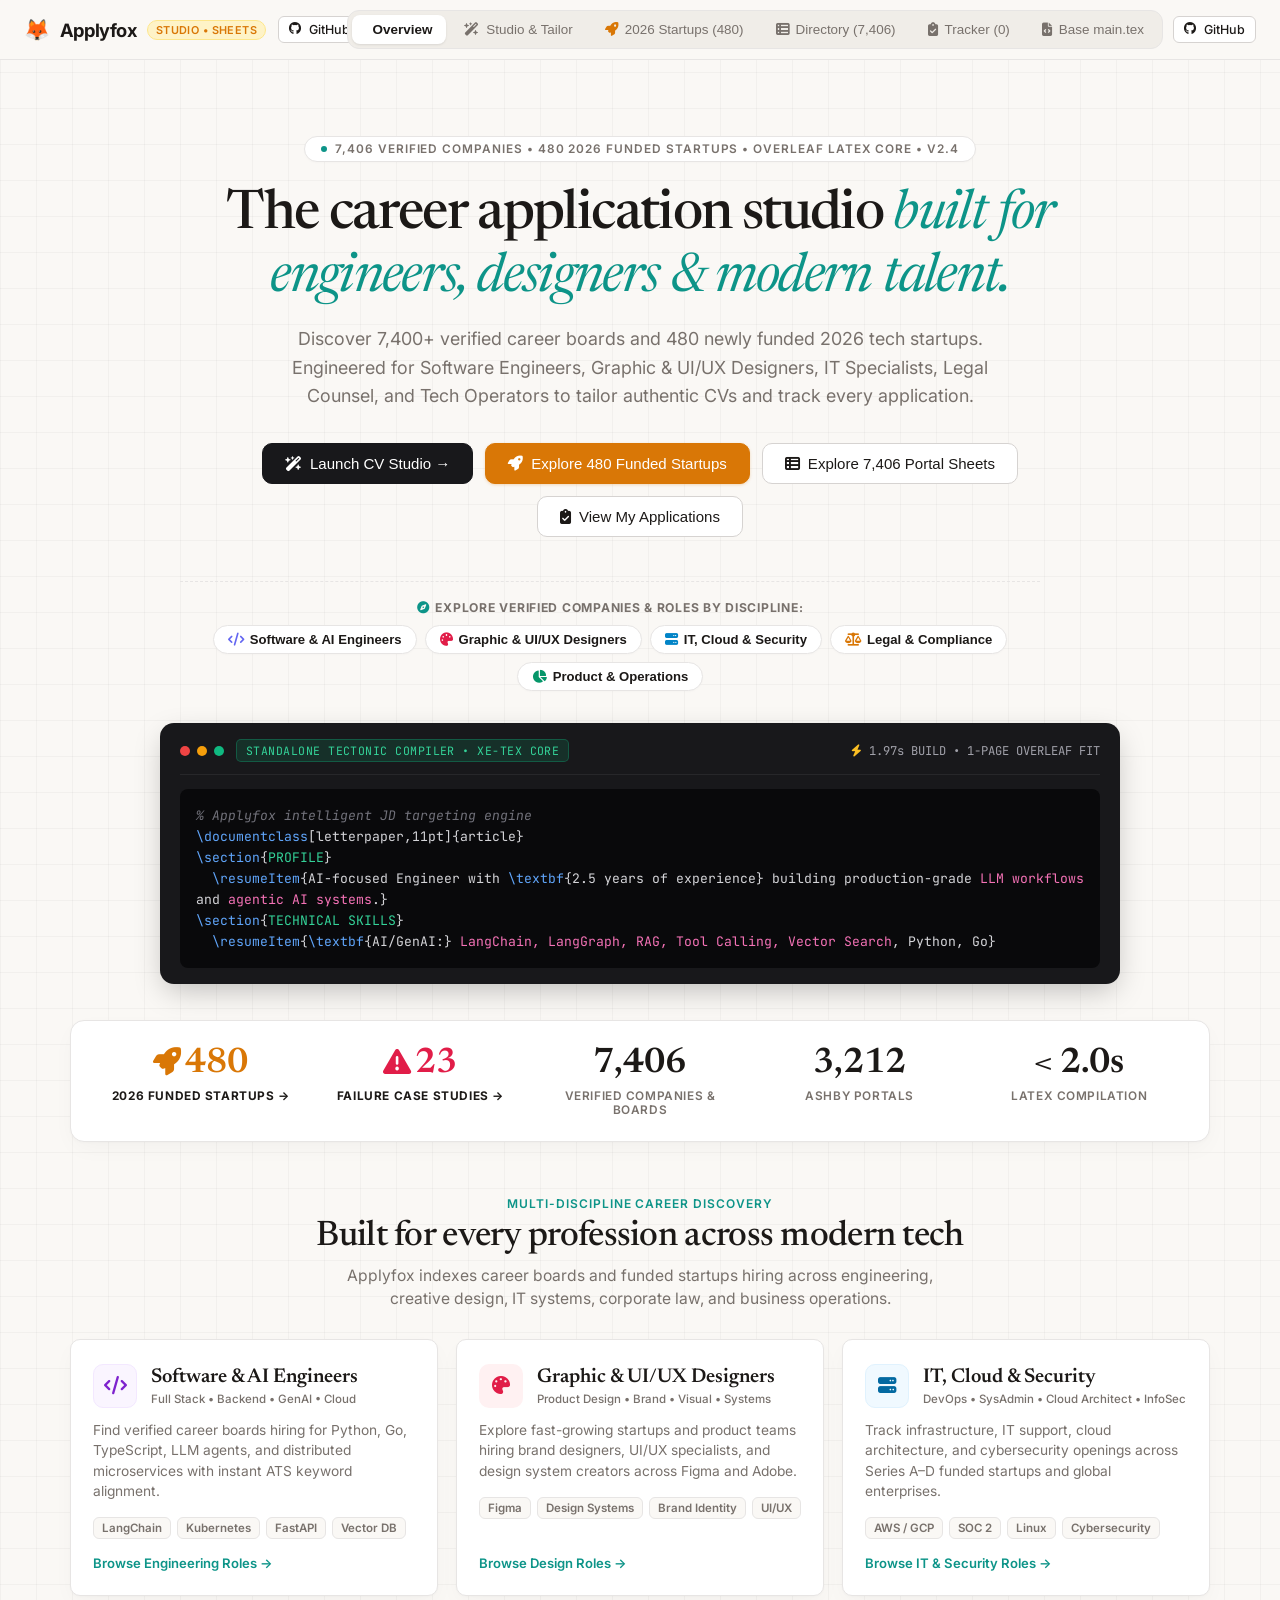
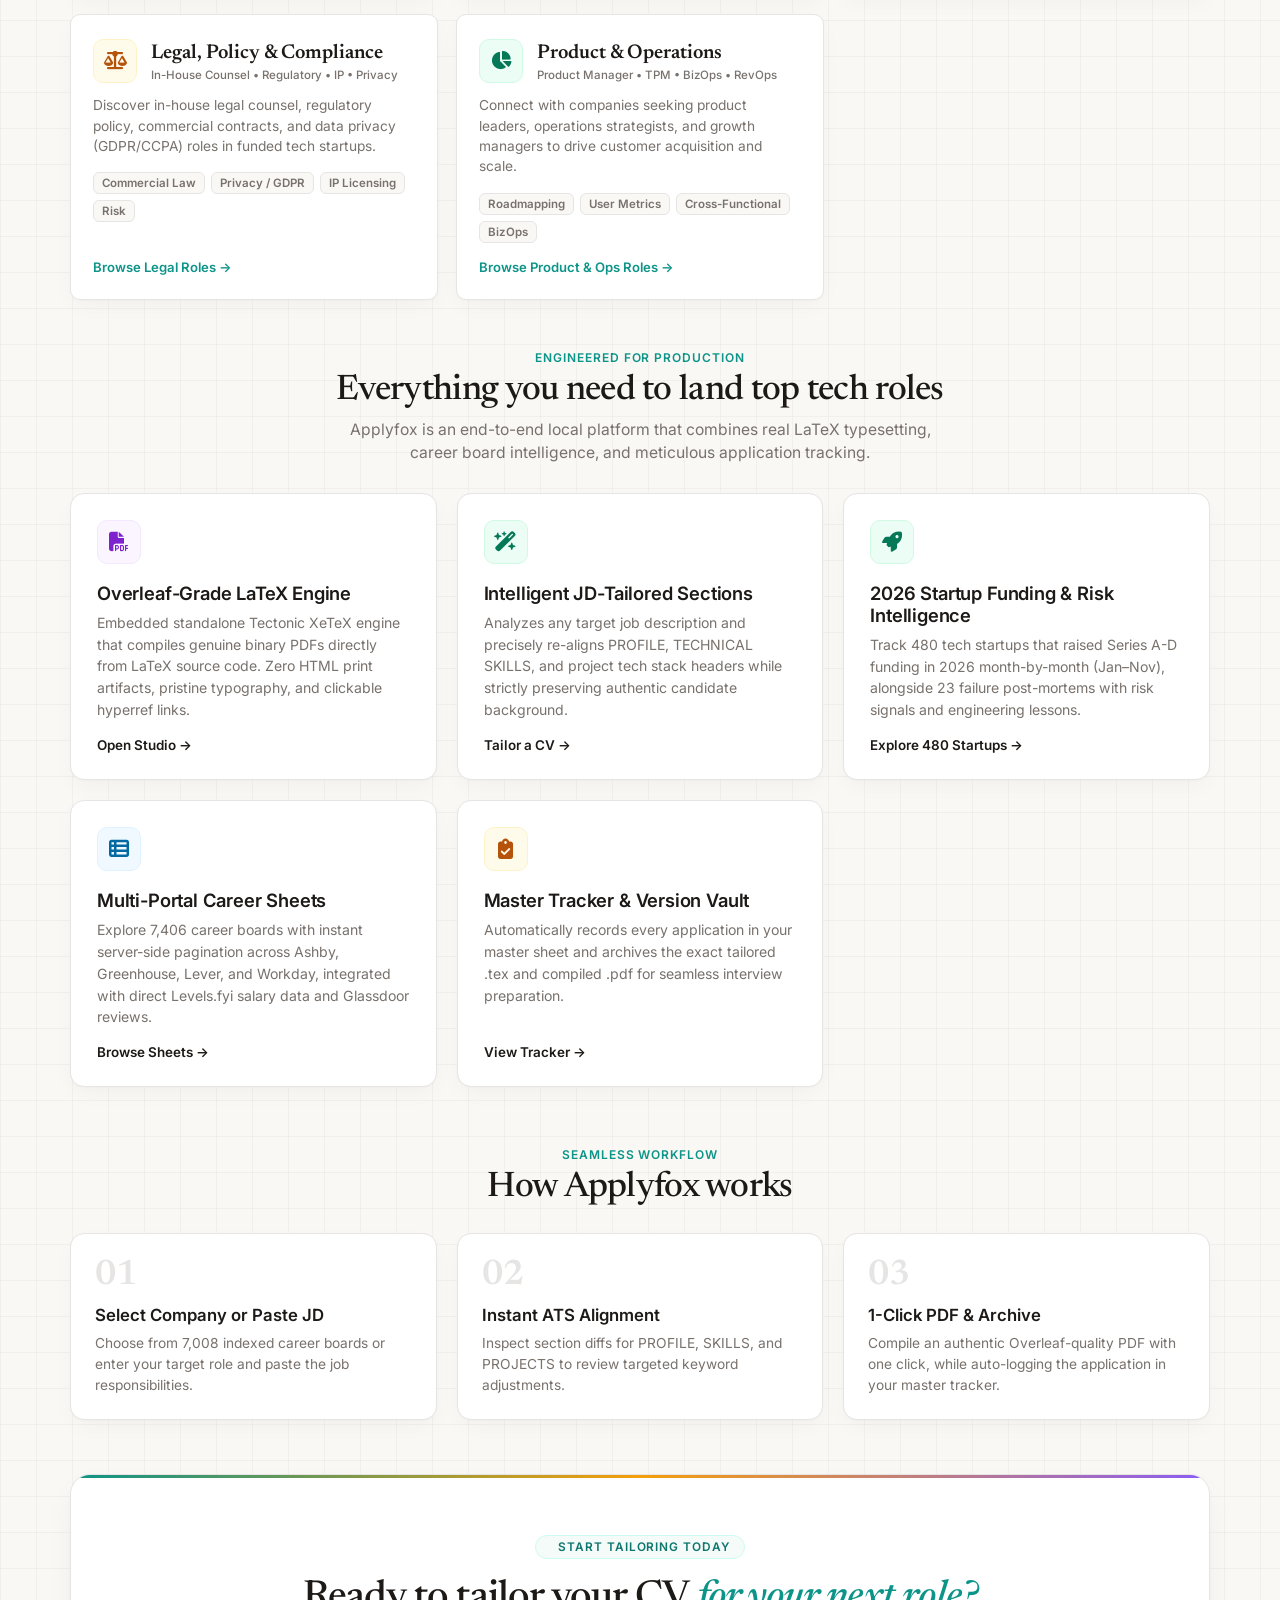
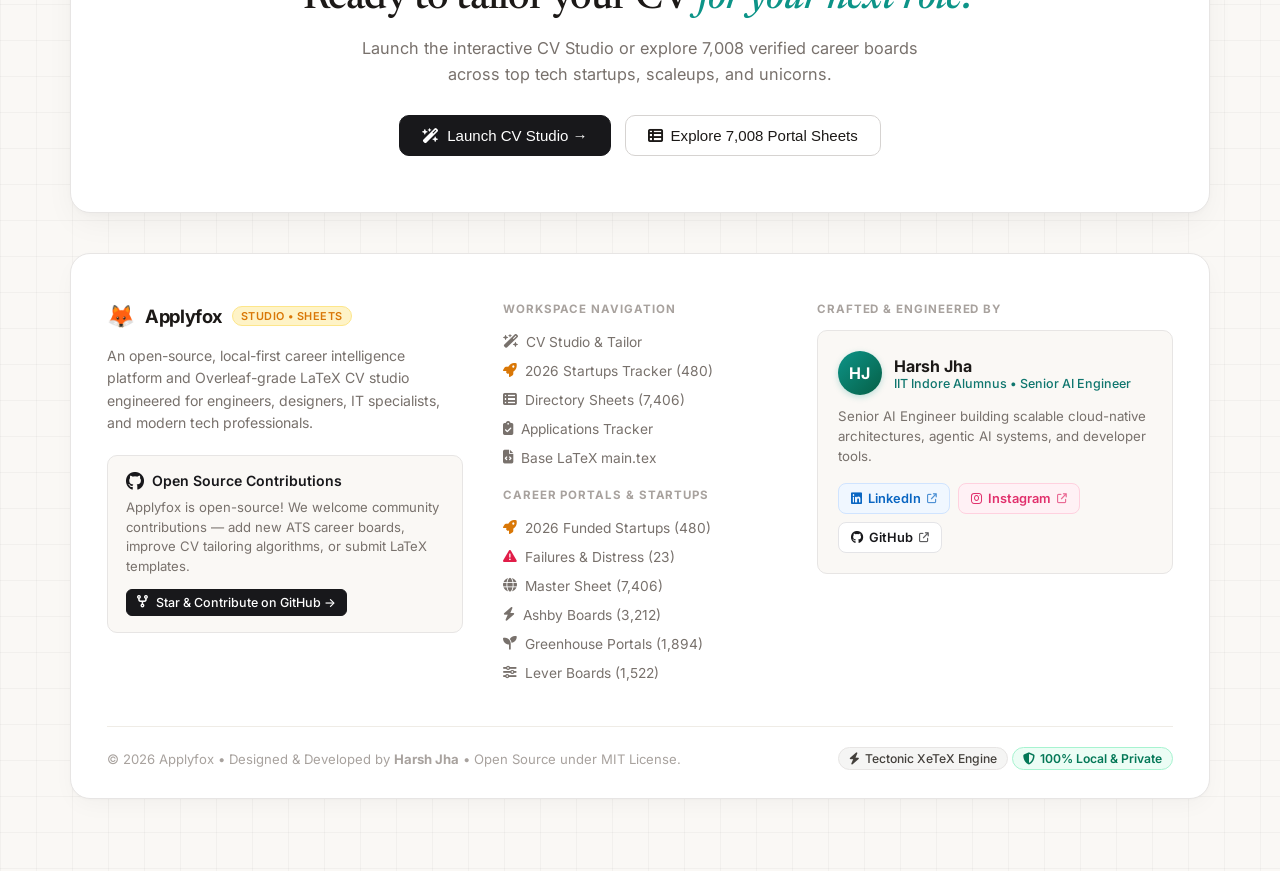
==== index.html @ 83959adc "feat(landing): showcase multi-discipline support for IT, Graphic Design, Legal, and Operations" ====
<!DOCTYPE html>
<html lang="en">
<head>
<meta charset="utf-8">
<meta name="viewport" content="width=device-width, initial-scale=1">
<title>Applyfox &mdash; The Career Studio for Engineers</title>
<link rel="preconnect" href="https://fonts.googleapis.com">
<link rel="preconnect" href="https://fonts.gstatic.com" crossorigin>
<link href="https://fonts.googleapis.com/css2?family=Inter:wght@400;500;600;700&family=Newsreader:ital,opsz,wght@0,6..72,400;0,6..72,500;0,6..72,600;1,6..72,400;1,6..72,500&family=JetBrains+Mono:wght@400;500&display=swap" rel="stylesheet">
<link rel="stylesheet" href="https://cdnjs.cloudflare.com/ajax/libs/font-awesome/6.4.0/css/all.min.css">
<style>
  :root {
    --bg-warm: #FAF8F5;
    --card-bg: #FFFFFF;
    --border-subtle: #E7E5E4;
    --border-hover: #D6D3D1;
    --border-dark: #18181B;
    --text-primary: #1C1917;
    --text-secondary: #78716C;
    --text-muted: #A8A29E;
    --accent-emerald: #0D9488;
    --accent-emerald-dark: #0F766E;
    --accent-emerald-light: #CCFBF1;
    --accent-amber: #D97706;
    --accent-amber-light: #FEF3C7;
    --accent-ink: #18181B;
    --accent-ink-hover: #27272A;
    --card-shadow: 0 1px 3px rgba(0, 0, 0, 0.02), 0 8px 24px -4px rgba(28, 25, 23, 0.04);
    --card-shadow-hover: 0 4px 6px -1px rgba(0, 0, 0, 0.03), 0 16px 32px -4px rgba(28, 25, 23, 0.07);
    --radius-sm: 6px;
    --radius-md: 10px;
    --radius-lg: 14px;
    --radius-pill: 9999px;
  }

  * { box-sizing: border-box; }

  html, body {
    overflow-x: hidden;
    max-width: 100vw;
    width: 100%;
  }

  body {
    margin: 0;
    font-family: 'Inter', -apple-system, BlinkMacSystemFont, 'Segoe UI', Roboto, sans-serif;
    background-color: var(--bg-warm);
    background-image: 
      linear-gradient(to right, rgba(0, 0, 0, 0.032) 1px, transparent 1px),
      linear-gradient(to bottom, rgba(0, 0, 0, 0.032) 1px, transparent 1px);
    background-size: 36px 36px;
    color: var(--text-primary);
    min-height: 100vh;
    -webkit-font-smoothing: antialiased;
  }

  /* Navigation Bar */
  header.app-header {
    background: rgba(250, 248, 245, 0.95);
    backdrop-filter: blur(14px);
    -webkit-backdrop-filter: blur(14px);
    border-bottom: 1px solid var(--border-subtle);
    padding: 10px 24px;
    position: sticky;
    top: 0;
    z-index: 100;
    width: 100%;
  }
  .header-inner {
    max-width: 1540px;
    margin: 0 auto;
    display: flex;
    justify-content: space-between;
    align-items: center;
    gap: 16px;
    width: 100%;
  }
  .header-brand-row {
    display: flex;
    align-items: center;
    gap: 12px;
  }
  .brand {
    display: flex;
    align-items: center;
    gap: 10px;
    font-size: 1.15rem;
    font-weight: 700;
    color: var(--text-primary);
    text-decoration: none;
    letter-spacing: -0.02em;
    cursor: pointer;
    flex-shrink: 0;
  }
  .brand-badge {
    background: var(--accent-amber-light);
    color: var(--accent-amber);
    border: 1px solid #FDE68A;
    padding: 2px 8px;
    border-radius: var(--radius-pill);
    font-size: 0.68rem;
    font-weight: 600;
    letter-spacing: 0.04em;
    text-transform: uppercase;
  }
  .header-nav-container {
    display: flex;
    align-items: center;
    gap: 10px;
  }
  .nav-tabs {
    display: flex;
    gap: 4px;
    background: #F0EDE8;
    padding: 4px;
    border-radius: 12px;
    border: 1px solid var(--border-subtle);
    align-items: center;
  }
  .tab-btn {
    background: transparent;
    border: none;
    color: var(--text-secondary);
    padding: 7px 14px;
    border-radius: 8px;
    font-size: 0.84rem;
    font-weight: 500;
    cursor: pointer;
    transition: all 0.18s cubic-bezier(0.16, 1, 0.3, 1);
    display: flex;
    align-items: center;
    gap: 7px;
    white-space: nowrap;
    flex-shrink: 0;
  }
  .tab-btn:hover {
    color: var(--text-primary);
  }
  .tab-btn.active {
    background: #FFFFFF;
    color: var(--text-primary);
    font-weight: 600;
    box-shadow: 0 1px 3px rgba(0, 0, 0, 0.06), 0 1px 2px rgba(0, 0, 0, 0.04);
  }
  .desktop-github-btn {
    text-decoration: none;
    display: inline-flex;
    align-items: center;
    gap: 6px;
    padding: 7px 12px;
    font-size: 0.82rem;
    flex-shrink: 0;
  }
  .mobile-github-btn {
    display: none;
    text-decoration: none;
  }

  /* Main Container */
  main {
    max-width: 1540px;
    margin: 0 auto;
    padding: 20px 28px 48px;
  }

  /* Workspace Compact Header */
  .workspace-bar {
    display: flex;
    justify-content: space-between;
    align-items: center;
    padding: 10px 0 18px;
    margin-bottom: 6px;
    border-bottom: 1px solid #EFECE6;
  }
  .workspace-breadcrumb {
    font-size: 0.95rem;
    color: var(--text-secondary);
    display: flex;
    align-items: center;
    gap: 8px;
  }
  .workspace-breadcrumb a {
    color: var(--text-secondary);
    text-decoration: none;
    font-weight: 500;
  }
  .workspace-breadcrumb a:hover {
    color: var(--text-primary);
  }
  .workspace-breadcrumb strong {
    color: var(--text-primary);
    font-weight: 600;
  }
  .workspace-meta {
    display: flex;
    gap: 8px;
    align-items: center;
  }

  /* Editorial Hero Header (Landing Page Only) */
  .hero-section {
    text-align: center;
    padding: 56px 20px 32px;
    max-width: 960px;
    margin: 0 auto;
  }
  .hero-pill {
    display: inline-flex;
    align-items: center;
    gap: 8px;
    background: #FFFFFF;
    border: 1px solid var(--border-subtle);
    border-radius: var(--radius-pill);
    padding: 5px 16px;
    font-size: 0.74rem;
    font-weight: 600;
    color: var(--text-secondary);
    letter-spacing: 0.08em;
    margin-bottom: 22px;
    box-shadow: 0 1px 2px rgba(0,0,0,0.02);
  }
  .hero-dot {
    width: 6px;
    height: 6px;
    background: var(--accent-emerald);
    border-radius: 50%;
    display: inline-block;
  }
  .hero-title {
    font-family: 'Newsreader', Georgia, serif;
    font-size: 3.4rem;
    font-weight: 500;
    line-height: 1.15;
    color: var(--text-primary);
    margin: 0 0 16px;
    letter-spacing: -0.03em;
  }
  .hero-accent {
    color: var(--accent-emerald);
    font-style: italic;
    font-weight: 400;
  }
  .hero-subtitle {
    font-size: 1.12rem;
    line-height: 1.6;
    color: var(--text-secondary);
    margin: 0 auto 32px;
    max-width: 720px;
  }
  .hero-actions {
    display: flex;
    justify-content: center;
    gap: 12px;
    flex-wrap: wrap;
    margin-bottom: 44px;
  }

  /* Live Interactive Terminal Card */
  .terminal-card {
    background: #18181B;
    border-radius: 14px;
    padding: 16px 20px;
    color: #F4F4F5;
    margin-bottom: 24px;
    box-shadow: 0 10px 30px -5px rgba(0, 0, 0, 0.25);
  }
  .terminal-header {
    display: flex;
    justify-content: space-between;
    align-items: center;
    padding-bottom: 12px;
    border-bottom: 1px solid #27272A;
    margin-bottom: 14px;
  }
  .traffic-lights {
    display: flex;
    gap: 7px;
  }
  .traffic-dot {
    width: 10px;
    height: 10px;
    border-radius: 50%;
  }
  .dot-red { background: #EF4444; }
  .dot-yellow { background: #F59E0B; }
  .dot-green { background: #10B981; }
  .terminal-tag {
    background: rgba(16, 185, 129, 0.15);
    color: #34D399;
    border: 1px solid rgba(16, 185, 129, 0.3);
    font-family: 'JetBrains Mono', monospace;
    font-size: 0.72rem;
    padding: 3px 9px;
    border-radius: 5px;
    letter-spacing: 0.04em;
  }
  .terminal-body {
    font-family: 'JetBrains Mono', monospace;
    font-size: 0.82rem;
    line-height: 1.6;
    color: #D4D4D8;
    background: #09090B;
    padding: 16px;
    border-radius: 8px;
    overflow-x: auto;
  }
  .terminal-token-kw { color: #F472B6; }
  .terminal-token-cmd { color: #60A5FA; }
  .terminal-token-arg { color: #34D399; }
  .terminal-token-comment { color: #71717A; font-style: italic; }

  /* Feature Cards Grid */
  .section-heading {
    text-align: center;
    margin: 50px 0 24px;
  }
  .section-tag {
    font-size: 0.75rem;
    font-weight: 600;
    letter-spacing: 0.08em;
    text-transform: uppercase;
    color: var(--accent-emerald);
    margin-bottom: 8px;
    display: block;
  }
  .section-title {
    font-family: 'Newsreader', serif;
    font-size: 2.2rem;
    font-weight: 500;
    color: var(--text-primary);
    margin: 0 0 10px;
    letter-spacing: -0.02em;
  }
  .section-desc {
    font-size: 0.98rem;
    color: var(--text-secondary);
    max-width: 600px;
    margin: 0 auto;
    line-height: 1.5;
  }

  .feature-grid {
    display: grid;
    grid-template-columns: repeat(auto-fit, minmax(320px, 1fr));
    gap: 20px;
    margin-top: 28px;
  }
  .feature-card {
    background: #FFFFFF;
    border: 1px solid var(--border-subtle);
    border-radius: var(--radius-lg);
    padding: 26px;
    box-shadow: var(--card-shadow);
    transition: all 0.2s cubic-bezier(0.16, 1, 0.3, 1);
    display: flex;
    flex-direction: column;
    justify-content: space-between;
    cursor: pointer;
  }
  .feature-card:hover {
    transform: translateY(-2px);
    box-shadow: var(--card-shadow-hover);
    border-color: var(--border-hover);
  }
  .feature-icon-wrapper {
    width: 44px;
    height: 44px;
    border-radius: 10px;
    display: flex;
    align-items: center;
    justify-content: center;
    font-size: 1.25rem;
    margin-bottom: 18px;
  }
  .icon-purple { background: #FAF5FF; color: #7E22CE; border: 1px solid #F3E8FF; }
  .icon-emerald { background: #ECFDF5; color: #047857; border: 1px solid #D1FAE5; }
  .icon-sky { background: #F0F9FF; color: #0369A1; border: 1px solid #E0F2FE; }
  .icon-amber { background: #FFFBEB; color: #B45309; border: 1px solid #FEF3C7; }

  .feature-title {
    font-size: 1.15rem;
    font-weight: 600;
    color: var(--text-primary);
    margin: 0 0 8px;
    letter-spacing: -0.01em;
  }
  .feature-text {
    font-size: 0.88rem;
    line-height: 1.55;
    color: var(--text-secondary);
    margin: 0 0 16px;
  }
  .feature-link {
    font-size: 0.84rem;
    font-weight: 600;
    color: var(--text-primary);
    display: inline-flex;
    align-items: center;
    gap: 6px;
    text-decoration: none;
  }
  .feature-link:hover {
    color: var(--accent-emerald);
  }

  /* Workflow Steps */
  .workflow-grid {
    display: grid;
    grid-template-columns: repeat(3, 1fr);
    gap: 20px;
    margin-top: 28px;
  }
  @media (max-width: 900px) {
    .workflow-grid { grid-template-columns: 1fr; }
  }
  .step-card {
    background: #FFFFFF;
    border: 1px solid var(--border-subtle);
    border-radius: var(--radius-lg);
    padding: 24px;
    position: relative;
    box-shadow: var(--card-shadow);
  }
  .step-num {
    font-family: 'Newsreader', serif;
    font-size: 2.2rem;
    font-weight: 600;
    color: #E7E5E4;
    line-height: 1;
    margin-bottom: 12px;
  }
  .step-title {
    font-size: 1.05rem;
    font-weight: 600;
    color: var(--text-primary);
    margin: 0 0 8px;
  }
  .step-text {
    font-size: 0.86rem;
    line-height: 1.5;
    color: var(--text-secondary);
    margin: 0;
  }

  /* Landing Page Dedicated Width & Spacing (Prevents Stretched Content) */
  #view-home {
    max-width: 1140px;
    margin: 0 auto;
  }

  .stats-strip {
    background: #FFFFFF;
    border: 1px solid var(--border-subtle);
    border-radius: var(--radius-lg);
    padding: 24px 28px;
    display: grid;
    grid-template-columns: repeat(5, 1fr);
    gap: 16px;
    margin: 36px 0 44px;
    box-shadow: var(--card-shadow);
  }
  .stat-item {
    text-align: center;
    transition: transform 0.15s ease;
  }
  .stat-item:hover {
    transform: translateY(-2px);
  }
  .stat-num {
    font-family: 'Newsreader', serif;
    font-size: 2.2rem;
    font-weight: 600;
    color: var(--text-primary);
    line-height: 1.1;
  }
  .stat-label {
    font-size: 0.74rem;
    font-weight: 600;
    letter-spacing: 0.05em;
    color: var(--text-secondary);
    text-transform: uppercase;
    margin-top: 5px;
  }

  /* Multi-Discipline Discovery & Roles */
  .discipline-strip {
    margin-top: 24px;
    padding-top: 18px;
    border-top: 1px dashed var(--border-subtle);
    display: flex;
    flex-direction: column;
    align-items: center;
    gap: 10px;
    width: 100%;
    max-width: 860px;
  }
  .discipline-label {
    font-size: 0.76rem;
    font-weight: 700;
    text-transform: uppercase;
    letter-spacing: 0.06em;
    color: var(--text-secondary);
    display: flex;
    align-items: center;
    gap: 6px;
  }
  .discipline-pills {
    display: flex;
    gap: 8px;
    flex-wrap: wrap;
    justify-content: center;
  }
  .role-pill {
    background: #FFFFFF;
    border: 1px solid var(--border-subtle);
    color: var(--text-primary);
    padding: 6px 14px;
    border-radius: var(--radius-pill);
    font-size: 0.82rem;
    font-weight: 600;
    cursor: pointer;
    display: flex;
    align-items: center;
    gap: 6px;
    transition: all 0.16s ease;
    box-shadow: 0 1px 2px rgba(0, 0, 0, 0.02);
  }
  .role-pill:hover {
    background: #F5F5F4;
    border-color: #D6D3D1;
    transform: translateY(-1px);
    color: var(--accent-emerald-dark);
  }

  .roles-grid {
    display: grid;
    grid-template-columns: repeat(auto-fit, minmax(280px, 1fr));
    gap: 18px;
    margin: 28px 0 44px;
  }
  .role-card {
    background: #FFFFFF;
    border: 1px solid var(--border-subtle);
    border-radius: var(--radius-md);
    padding: 24px 22px;
    box-shadow: var(--card-shadow);
    transition: all 0.22s cubic-bezier(0.16, 1, 0.3, 1);
    display: flex;
    flex-direction: column;
    justify-content: space-between;
    cursor: pointer;
  }
  .role-card:hover {
    border-color: var(--border-hover);
    transform: translateY(-2px);
    box-shadow: var(--card-shadow-hover);
  }
  .role-card-header {
    display: flex;
    align-items: center;
    gap: 14px;
    margin-bottom: 12px;
  }
  .role-icon-box {
    width: 44px;
    height: 44px;
    border-radius: 10px;
    display: flex;
    align-items: center;
    justify-content: center;
    font-size: 1.15rem;
    flex-shrink: 0;
  }
  .icon-rose { background: #FFF1F2; color: #E11D48; }
  .role-card-title {
    font-family: 'Newsreader', serif;
    font-size: 1.25rem;
    font-weight: 600;
    color: var(--text-primary);
    margin: 0;
    line-height: 1.2;
  }
  .role-card-meta {
    font-size: 0.72rem;
    color: var(--text-secondary);
    font-weight: 500;
    margin-top: 3px;
  }
  .role-card-desc {
    font-size: 0.86rem;
    line-height: 1.48;
    color: var(--text-secondary);
    margin: 0 0 16px 0;
  }
  .role-card-tags {
    display: flex;
    gap: 6px;
    flex-wrap: wrap;
    margin-bottom: 16px;
  }
  .role-card-tags span {
    background: #FAF8F5;
    border: 1px solid var(--border-subtle);
    padding: 3px 8px;
    border-radius: 6px;
    font-size: 0.72rem;
    font-weight: 600;
    color: var(--text-secondary);
  }
  .role-card-cta {
    font-size: 0.82rem;
    font-weight: 600;
    color: var(--accent-emerald);
    display: inline-flex;
    align-items: center;
    gap: 4px;
    transition: color 0.15s ease;
  }
  .role-card:hover .role-card-cta {
    color: var(--accent-emerald-dark);
  }

  .role-quick-btn {
    background: #FAF8F5;
    border: 1px solid var(--border-subtle);
    border-radius: var(--radius-pill);
    padding: 3px 10px;
    font-size: 0.74rem;
    font-weight: 500;
    color: var(--text-secondary);
    cursor: pointer;
    transition: all 0.15s ease;
  }
  .role-quick-btn:hover {
    background: #FFFFFF;
    border-color: var(--accent-emerald);
    color: var(--accent-emerald-dark);
  }

  /* Refined Warm CTA Banner */
  .cta-banner {
    background: #FFFFFF;
    border: 1px solid var(--border-subtle);
    border-radius: 20px;
    padding: 56px 36px;
    text-align: center;
    margin: 54px 0 40px;
    box-shadow: 0 2px 4px rgba(0, 0, 0, 0.02), 0 12px 32px -4px rgba(28, 25, 23, 0.05);
    position: relative;
    overflow: hidden;
  }
  .cta-banner::before {
    content: "";
    position: absolute;
    top: 0;
    left: 0;
    right: 0;
    height: 3px;
    background: linear-gradient(90deg, #0D9488, #F59E0B, #8B5CF6);
  }
  .cta-pill {
    display: inline-flex;
    align-items: center;
    gap: 8px;
    background: #F4FBF9;
    border: 1px solid #CCFBF1;
    color: var(--accent-emerald-dark);
    font-size: 0.74rem;
    font-weight: 600;
    letter-spacing: 0.08em;
    text-transform: uppercase;
    padding: 4px 14px;
    border-radius: var(--radius-pill);
    margin-bottom: 16px;
  }
  .cta-title {
    font-family: 'Newsreader', Georgia, serif;
    font-size: 2.5rem;
    font-weight: 500;
    color: var(--text-primary);
    margin: 0 0 12px;
    letter-spacing: -0.02em;
    line-height: 1.2;
  }
  .cta-title em {
    font-style: italic;
    color: var(--accent-emerald);
  }
  .cta-sub {
    font-size: 1.02rem;
    color: var(--text-secondary);
    max-width: 580px;
    margin: 0 auto 28px;
    line-height: 1.6;
  }
  .cta-actions {
    display: flex;
    justify-content: center;
    gap: 14px;
    flex-wrap: wrap;
  }

  /* Comprehensive App Footer */
  .app-footer {
    background: #FFFFFF;
    border: 1px solid var(--border-subtle);
    border-radius: 20px;
    margin-top: 40px;
    margin-bottom: 24px;
    padding: 48px 36px 28px;
    box-shadow: var(--card-shadow);
  }
  .footer-inner {
    display: grid;
    grid-template-columns: 1.3fr 1fr 1.3fr;
    gap: 40px;
  }
  @media (max-width: 960px) {
    .footer-inner {
      grid-template-columns: 1fr;
      gap: 32px;
    }
  }
  .footer-col-main .footer-brand {
    display: flex;
    align-items: center;
    gap: 10px;
    margin-bottom: 12px;
  }
  .footer-desc {
    font-size: 0.88rem;
    line-height: 1.6;
    color: var(--text-secondary);
    margin-bottom: 20px;
    max-width: 340px;
  }
  .contrib-card {
    background: #FAF8F5;
    border: 1px solid var(--border-subtle);
    border-radius: var(--radius-md);
    padding: 16px 18px;
  }
  .contrib-header {
    display: flex;
    align-items: center;
    gap: 8px;
    margin-bottom: 8px;
  }
  .contrib-text {
    font-size: 0.82rem;
    line-height: 1.5;
    color: var(--text-secondary);
    margin: 0 0 12px 0;
  }
  .contrib-btn {
    text-decoration: none;
    display: inline-flex;
    align-items: center;
    gap: 8px;
    font-size: 0.82rem;
  }
  .footer-heading {
    font-size: 0.72rem;
    font-weight: 700;
    letter-spacing: 0.08em;
    text-transform: uppercase;
    color: var(--text-muted);
    margin-bottom: 14px;
  }
  .footer-links {
    list-style: none;
    padding: 0;
    margin: 0;
  }
  .footer-links li {
    margin-bottom: 9px;
  }
  .footer-links a {
    color: var(--text-secondary);
    text-decoration: none;
    font-size: 0.86rem;
    display: inline-flex;
    align-items: center;
    gap: 8px;
    transition: color 0.15s ease;
  }
  .footer-links a:hover {
    color: var(--accent-emerald-dark);
  }
  .creator-card {
    background: #FAF8F5;
    border: 1px solid var(--border-subtle);
    border-radius: var(--radius-md);
    padding: 20px;
  }
  .creator-header {
    display: flex;
    align-items: center;
    gap: 12px;
    margin-bottom: 12px;
  }
  .creator-avatar {
    width: 44px;
    height: 44px;
    border-radius: 50%;
    background: linear-gradient(135deg, #0D9488 0%, #065F46 100%);
    color: #FFFFFF;
    font-weight: 700;
    font-size: 1rem;
    display: flex;
    align-items: center;
    justify-content: center;
    letter-spacing: 0.04em;
    box-shadow: 0 2px 6px rgba(13, 148, 136, 0.25);
  }
  .creator-name {
    font-weight: 700;
    font-size: 1rem;
    color: var(--text-primary);
  }
  .creator-title {
    font-size: 0.78rem;
    color: var(--accent-emerald-dark);
    font-weight: 500;
  }
  .creator-bio {
    font-size: 0.83rem;
    line-height: 1.5;
    color: var(--text-secondary);
    margin: 0 0 16px 0;
  }
  .creator-socials {
    display: flex;
    gap: 8px;
    flex-wrap: wrap;
  }
  .social-pill {
    display: inline-flex;
    align-items: center;
    gap: 6px;
    padding: 7px 12px;
    border-radius: 8px;
    font-size: 0.8rem;
    font-weight: 600;
    text-decoration: none;
    transition: all 0.15s ease;
  }
  .social-linkedin {
    background: #F0F7FF;
    color: #0A66C2;
    border: 1px solid #D0E4FF;
  }
  .social-linkedin:hover {
    background: #0A66C2;
    color: #FFFFFF;
  }
  .social-instagram {
    background: #FFF1F5;
    color: #E1306C;
    border: 1px solid #FFD1DF;
  }
  .social-instagram:hover {
    background: #E1306C;
    color: #FFFFFF;
  }
  .social-github {
    background: #FFFFFF;
    color: #18181B;
    border: 1px solid #E4E4E7;
  }
  .social-github:hover {
    background: #18181B;
    color: #FFFFFF;
  }
  .footer-bottom {
    margin-top: 36px;
    padding-top: 20px;
    border-top: 1px solid #EFECE6;
    display: flex;
    justify-content: space-between;
    align-items: center;
    font-size: 0.82rem;
    color: var(--text-muted);
    flex-wrap: wrap;
    gap: 14px;
  }

  /* Cards */
  .card {
    background: var(--card-bg);
    border: 1px solid var(--border-subtle);
    border-radius: var(--radius-lg);
    padding: 24px;
    box-shadow: var(--card-shadow);
  }
  .card-header {
    display: flex;
    justify-content: space-between;
    align-items: center;
    margin-bottom: 18px;
    padding-bottom: 14px;
    border-bottom: 1px solid #F2EFE9;
  }
  .card-title {
    font-size: 1.05rem;
    font-weight: 600;
    display: flex;
    align-items: center;
    gap: 8px;
    color: var(--text-primary);
    letter-spacing: -0.01em;
  }

  /* Tailor 2-Column Grid Layout */
  .tailor-layout {
    display: grid;
    grid-template-columns: 460px 1fr;
    gap: 24px;
    align-items: start;
  }
  @media (max-width: 1100px) {
    .tailor-layout { grid-template-columns: 1fr; }
  }

  /* Forms */
  .form-group {
    margin-bottom: 14px;
  }
  .form-row {
    display: grid;
    grid-template-columns: 1fr 1fr;
    gap: 12px;
  }
  label {
    display: block;
    font-size: 0.82rem;
    font-weight: 600;
    color: var(--text-secondary);
    margin-bottom: 6px;
    letter-spacing: 0.01em;
  }
  input[type="text"], input[type="url"], textarea, select {
    width: 100%;
    padding: 10px 12px;
    background: #FFFFFF;
    border: 1px solid var(--border-hover);
    border-radius: 8px;
    color: var(--text-primary);
    font-family: inherit;
    font-size: 0.88rem;
    transition: all 0.15s ease;
  }
  input[type="text"]:focus, input[type="url"]:focus, textarea:focus, select:focus {
    outline: none;
    border-color: var(--accent-ink);
    box-shadow: 0 0 0 3px rgba(24, 24, 27, 0.08);
  }
  textarea {
    resize: vertical;
    min-height: 120px;
    line-height: 1.45;
  }

  /* Referral Box */
  .referral-box {
    background: #FAF8F5;
    border: 1px dashed #D6D3D1;
    border-radius: 10px;
    padding: 12px 14px;
    margin-top: 6px;
  }
  .checkbox-label {
    display: flex;
    align-items: center;
    gap: 8px;
    font-size: 0.85rem;
    font-weight: 500;
    color: var(--text-primary);
    cursor: pointer;
    user-select: none;
  }

  /* Action Buttons */
  .btn {
    display: inline-flex;
    align-items: center;
    justify-content: center;
    gap: 8px;
    padding: 9px 18px;
    border-radius: 8px;
    font-size: 0.88rem;
    font-weight: 500;
    cursor: pointer;
    transition: all 0.15s ease;
    border: 1px solid transparent;
    text-decoration: none;
  }
  .btn-lg {
    padding: 11px 22px;
    font-size: 0.94rem;
    border-radius: 10px;
  }
  .btn-primary {
    background: var(--accent-ink);
    color: #FFFFFF;
    border-color: var(--accent-ink);
  }
  .btn-primary:hover {
    background: var(--accent-ink-hover);
    border-color: var(--accent-ink-hover);
  }
  .btn-success {
    background: #059669;
    color: #FFFFFF;
    border-color: #059669;
  }
  .btn-success:hover {
    background: #047857;
    border-color: #047857;
  }
  .btn-amber {
    background: #D97706;
    color: #FFFFFF;
    border-color: #D97706;
    box-shadow: 0 1px 3px rgba(217, 119, 6, 0.25);
  }
  .btn-amber:hover {
    background: #B45309;
    border-color: #B45309;
    color: #FFFFFF;
    transform: translateY(-1px);
  }
  .btn-secondary {
    background: #FFFFFF;
    color: var(--text-primary);
    border-color: var(--border-hover);
  }
  .btn-secondary:hover {
    background: #F5F5F4;
    border-color: #A8A29E;
  }
  .btn-sm {
    padding: 5px 10px;
    font-size: 0.78rem;
    border-radius: 6px;
  }
  .btn:disabled {
    opacity: 0.55;
    cursor: not-allowed;
  }
  .banner-actions {
    display: flex;
    gap: 10px;
    margin-top: 18px;
  }

  /* Results Tabs */
  .results-tabs {
    display: flex;
    gap: 6px;
    border-bottom: 1px solid var(--border-subtle);
    margin-bottom: 16px;
  }
  .subtab-btn {
    background: transparent;
    border: none;
    border-bottom: 2px solid transparent;
    color: var(--text-secondary);
    padding: 8px 14px;
    font-size: 0.84rem;
    font-weight: 500;
    cursor: pointer;
    transition: all 0.15s;
    display: flex;
    align-items: center;
    gap: 6px;
  }
  .subtab-btn:hover {
    color: var(--text-primary);
  }
  .subtab-btn.active {
    color: var(--text-primary);
    border-bottom-color: var(--accent-ink);
    font-weight: 600;
  }

  /* Chips */
  .meta-chips {
    display: flex;
    gap: 8px;
    align-items: center;
    flex-wrap: wrap;
    margin-bottom: 14px;
  }
  .chip {
    padding: 3px 10px;
    border-radius: var(--radius-pill);
    font-size: 0.76rem;
    font-weight: 600;
    display: inline-flex;
    align-items: center;
    gap: 5px;
  }
  .chip-score { background: #ECFDF5; color: #047857; border: 1px solid #A7F3D0; }
  .chip-archetype { background: #EFF6FF; color: #1D4ED8; border: 1px solid #BFDBFE; }
  .chip-skill { background: #F5F5F4; color: #44403C; border: 1px solid #E7E5E4; font-weight: 500; }

  /* Frame Previews */
  .preview-frame-container {
    background: #E5E5E5;
    border: 1px solid var(--border-subtle);
    border-radius: 8px;
    overflow: hidden;
    height: 780px;
  }
  .preview-frame {
    width: 100%;
    height: 100%;
    border: none;
  }
  .tex-code {
    width: 100%;
    height: 650px;
    font-family: 'JetBrains Mono', monospace;
    font-size: 0.84rem;
    background: #FAF8F5;
    color: #1C1917;
    border: 1px solid var(--border-subtle);
    border-radius: 8px;
    padding: 14px;
    line-height: 1.5;
  }

  /* Diffs */
  .diff-box {
    background: #FAF8F5;
    border: 1px solid var(--border-subtle);
    border-radius: 8px;
    padding: 12px;
    font-family: 'JetBrains Mono', monospace;
    font-size: 0.8rem;
    max-height: 260px;
    overflow-y: auto;
    line-height: 1.45;
  }
  .diff-line { padding: 1px 4px; border-radius: 3px; }
  .diff-added { background: rgba(16, 185, 129, 0.15); color: #065F46; }
  .diff-removed { background: rgba(239, 68, 68, 0.15); color: #991B1B; }
  .diff-chunk { color: #2563EB; font-weight: 600; }
  .diff-header { color: #6B7280; }

  /* Portal Directory Sheets */
  .sheet-tabs-container {
    display: flex;
    justify-content: space-between;
    align-items: center;
    flex-wrap: wrap;
    gap: 14px;
    margin-bottom: 20px;
  }
  .sheet-pills {
    display: flex;
    gap: 6px;
    flex-wrap: wrap;
  }
  .sheet-pill {
    padding: 7px 14px;
    border-radius: var(--radius-pill);
    font-size: 0.82rem;
    font-weight: 500;
    cursor: pointer;
    background: #FFFFFF;
    border: 1px solid var(--border-subtle);
    color: var(--text-secondary);
    display: flex;
    align-items: center;
    gap: 8px;
    transition: all 0.15s;
  }
  .sheet-pill:hover {
    border-color: var(--border-dark);
    color: var(--text-primary);
  }
  .sheet-pill.active {
    background: var(--accent-ink);
    color: #FFFFFF;
    border-color: var(--accent-ink);
    font-weight: 600;
  }
  .sheet-pill .count-badge {
    background: rgba(0, 0, 0, 0.08);
    padding: 1px 6px;
    border-radius: 10px;
    font-size: 0.72rem;
  }
  .sheet-pill.active .count-badge {
    background: rgba(255, 255, 255, 0.2);
    color: #FFFFFF;
  }

  /* Search & Controls Bar */
  .controls-bar {
    display: flex;
    justify-content: space-between;
    align-items: center;
    gap: 12px;
    margin-bottom: 16px;
    flex-wrap: wrap;
  }
  .search-wrapper {
    position: relative;
    flex: 1;
    max-width: 440px;
  }
  .search-wrapper i {
    position: absolute;
    left: 12px;
    top: 50%;
    transform: translateY(-50%);
    color: var(--text-muted);
    font-size: 0.85rem;
  }
  .search-input {
    padding-left: 34px !important;
  }

  /* Directory & Tracker Table */
  .table-container {
    border: 1px solid var(--border-subtle);
    border-radius: 10px;
    overflow-x: auto;
    background: #FFFFFF;
  }
  table.sheet-table {
    width: 100%;
    border-collapse: collapse;
    font-size: 0.86rem;
    text-align: left;
  }
  table.sheet-table th {
    background: #FAF8F5;
    padding: 10px 14px;
    font-size: 0.72rem;
    font-weight: 600;
    color: var(--text-secondary);
    text-transform: uppercase;
    letter-spacing: 0.06em;
    border-bottom: 1px solid var(--border-subtle);
  }
  table.sheet-table td {
    padding: 12px 14px;
    border-bottom: 1px solid #F5F3EF;
    vertical-align: middle;
  }
  table.sheet-table tr:hover td {
    background: #FAF8F5;
  }

  /* Portal Badges */
  .portal-badge {
    display: inline-flex;
    align-items: center;
    gap: 5px;
    padding: 2px 8px;
    border-radius: var(--radius-pill);
    font-size: 0.72rem;
    font-weight: 600;
    text-transform: capitalize;
  }
  .badge-ashby { background: #FAF5FF; color: #7E22CE; border: 1px solid #F3E8FF; }
  .badge-greenhouse { background: #ECFDF5; color: #047857; border: 1px solid #D1FAE5; }
  .badge-lever { background: #F0F9FF; color: #0369A1; border: 1px solid #E0F2FE; }
  .badge-workday { background: #FFFBEB; color: #B45309; border: 1px solid #FEF3C7; }
  .badge-other { background: #F5F5F4; color: #57534E; border: 1px solid #E7E5E4; }

  .ext-link {
    display: inline-flex;
    align-items: center;
    gap: 4px;
    color: var(--text-primary);
    text-decoration: none;
    font-size: 0.8rem;
    padding: 3px 8px;
    border-radius: 6px;
    background: #F5F5F4;
    border: 1px solid var(--border-subtle);
    transition: all 0.15s;
  }
  .ext-link:hover {
    background: #E7E5E4;
    border-color: #D6D3D1;
  }
  .intel-link {
    font-size: 0.72rem;
    padding: 2px 6px;
    border-radius: 4px;
    text-decoration: none;
    font-weight: 500;
    margin-right: 4px;
  }
  .intel-levels { background: #F5F3FF; color: #6D28D9; border: 1px solid #DDD6FE; }
  .intel-glassdoor { background: #ECFDF5; color: #059669; border: 1px solid #A7F3D0; }

  /* Startup Funding & Intelligence Styles */
  .badge-round {
    background: #EFF6FF;
    color: #1D4ED8;
    border: 1px solid #BFDBFE;
    font-weight: 600;
    font-size: 0.72rem;
    padding: 2px 7px;
    border-radius: var(--radius-pill);
    display: inline-block;
  }
  .badge-amount {
    font-weight: 700;
    color: #047857;
    font-size: 0.84rem;
    margin-left: 4px;
  }
  .badge-sector {
    background: #FAF5FF;
    color: #7E22CE;
    border: 1px solid #F3E8FF;
    font-size: 0.7rem;
    font-weight: 600;
    padding: 1px 6px;
    border-radius: 4px;
    display: inline-block;
  }
  .badge-country {
    color: var(--text-muted);
    font-size: 0.74rem;
  }
  .badge-fail-funding {
    color: #DC2626;
    font-weight: 600;
    font-size: 0.82rem;
  }

  /* Month Filter Pills */
  .month-pills {
    display: flex;
    gap: 6px;
    flex-wrap: wrap;
    margin-top: 4px;
  }
  .month-pill {
    padding: 4px 11px;
    border-radius: var(--radius-pill);
    font-size: 0.74rem;
    font-weight: 500;
    cursor: pointer;
    background: #FFFFFF;
    border: 1px solid var(--border-subtle);
    color: var(--text-secondary);
    display: inline-flex;
    align-items: center;
    gap: 5px;
    transition: all 0.15s;
  }
  .month-pill:hover {
    border-color: var(--border-dark);
    color: var(--text-primary);
  }
  .month-pill.active {
    background: var(--accent-emerald-dark);
    color: #FFFFFF;
    border-color: var(--accent-emerald-dark);
    font-weight: 600;
  }
  .month-pill .count-badge {
    background: rgba(0, 0, 0, 0.07);
    padding: 1px 5px;
    border-radius: 8px;
    font-size: 0.68rem;
  }
  .month-pill.active .count-badge {
    background: rgba(255, 255, 255, 0.25);
    color: #FFFFFF;
  }
  @media (max-width: 768px) {
    .month-pills {
      overflow-x: auto;
      white-space: nowrap;
      -webkit-overflow-scrolling: touch;
      scrollbar-width: none;
      flex-wrap: nowrap;
      padding-bottom: 4px;
    }
    .month-pills::-webkit-scrollbar {
      display: none;
    }
    .month-pill {
      flex-shrink: 0;
    }
  }

  /* Pagination Bar */
  .pagination-bar {
    display: flex;
    justify-content: space-between;
    align-items: center;
    padding: 12px 16px;
    background: #FAF8F5;
    border-top: 1px solid var(--border-subtle);
    flex-wrap: wrap;
    gap: 12px;
  }
  .page-info {
    font-size: 0.82rem;
    color: var(--text-secondary);
  }
  .page-nav {
    display: flex;
    gap: 4px;
    align-items: center;
  }
  .page-btn {
    padding: 5px 10px;
    background: #FFFFFF;
    border: 1px solid var(--border-subtle);
    border-radius: 6px;
    font-size: 0.8rem;
    font-weight: 500;
    color: var(--text-primary);
    cursor: pointer;
    transition: all 0.15s;
  }
  .page-btn:hover:not(:disabled) {
    background: #F5F5F4;
    border-color: #A8A29E;
  }
  .page-btn.active {
    background: var(--accent-ink);
    color: #FFFFFF;
    border-color: var(--accent-ink);
    font-weight: 600;
  }
  .page-btn:disabled {
    opacity: 0.45;
    cursor: not-allowed;
  }

  /* Toast notification */
  .toast {
    position: fixed;
    bottom: 24px;
    right: 24px;
    background: #18181B;
    color: #FFFFFF;
    padding: 12px 20px;
    border-radius: 10px;
    box-shadow: 0 10px 25px rgba(0,0,0,0.2);
    font-size: 0.88rem;
    display: none;
    z-index: 1000;
  }

  /* ======================================================== */
  /* MOBILE & TABLET RESPONSIVE STYLESYSTEM                   */
  /* ======================================================== */
  @media (max-width: 960px) {
    .footer-inner {
      grid-template-columns: 1fr;
      gap: 32px;
    }
  }

  @media (max-width: 900px) {
    header.app-header {
      padding: 8px 12px;
    }
    .header-inner {
      flex-direction: column;
      align-items: stretch;
      gap: 8px;
    }
    .header-brand-row {
      display: flex;
      justify-content: space-between;
      align-items: center;
      width: 100%;
    }
    .desktop-github-btn {
      display: none !important;
    }
    .mobile-github-btn {
      display: inline-flex !important;
      align-items: center;
      gap: 5px;
      padding: 5px 10px;
      font-size: 0.78rem;
    }
    .header-nav-container {
      width: 100%;
      gap: 0;
    }
    .nav-tabs {
      width: 100%;
      overflow-x: auto;
      white-space: nowrap;
      -webkit-overflow-scrolling: touch;
      scrollbar-width: none;
      padding: 3px;
      border-radius: 10px;
    }
    .nav-tabs::-webkit-scrollbar {
      display: none;
    }
    .tab-btn {
      padding: 6px 11px;
      font-size: 0.78rem;
      gap: 5px;
    }
    .stats-strip {
      grid-template-columns: repeat(2, 1fr);
      gap: 16px;
      padding: 20px 18px;
    }
    .workflow-grid {
      grid-template-columns: 1fr;
      gap: 14px;
    }
  }

  @media (max-width: 768px) {
    main {
      padding: 12px 10px 36px;
    }
    .hero-section {
      padding: 24px 8px 18px;
    }
    .hero-pill {
      font-size: 0.65rem;
      padding: 4px 10px;
      letter-spacing: 0.05em;
      margin-bottom: 14px;
      line-height: 1.3;
    }
    .hero-title {
      font-size: 2.15rem;
      line-height: 1.18;
      margin-bottom: 12px;
    }
    .hero-subtitle {
      font-size: 0.94rem;
      line-height: 1.5;
      margin-bottom: 20px;
    }
    .hero-actions {
      flex-direction: column;
      width: 100%;
      gap: 10px;
      margin-bottom: 26px;
    }
    .hero-actions .btn {
      width: 100%;
      justify-content: center;
    }
    .section-heading {
      margin: 36px 0 20px;
    }
    .section-title {
      font-size: 1.7rem;
      line-height: 1.25;
    }
    .section-desc {
      font-size: 0.88rem;
    }
    .feature-grid {
      grid-template-columns: 1fr;
      gap: 14px;
      margin-top: 20px;
    }
    .feature-card {
      padding: 20px 18px;
    }
    .step-card {
      padding: 20px 18px;
    }
    .cta-banner {
      padding: 32px 18px;
      border-radius: 14px;
      margin: 36px 0 28px;
    }
    .cta-title {
      font-size: 1.85rem;
      line-height: 1.22;
    }
    .cta-sub {
      font-size: 0.9rem;
      margin-bottom: 22px;
    }
    .cta-actions {
      flex-direction: column;
      width: 100%;
      gap: 10px;
    }
    .cta-actions .btn {
      width: 100%;
      justify-content: center;
    }
    .card {
      padding: 18px 14px;
      border-radius: 12px;
    }
    .card-header {
      flex-direction: column;
      align-items: flex-start;
      gap: 10px;
    }
    .form-row {
      grid-template-columns: 1fr;
      gap: 10px;
    }
    .banner-actions {
      flex-direction: column;
      width: 100%;
      gap: 10px;
    }
    .banner-actions .btn {
      width: 100%;
      flex: none;
    }
    .results-tabs {
      overflow-x: auto;
      white-space: nowrap;
      -webkit-overflow-scrolling: touch;
      scrollbar-width: none;
      padding-bottom: 4px;
    }
    .results-tabs::-webkit-scrollbar {
      display: none;
    }
    .subtab-btn {
      flex-shrink: 0;
      padding: 7px 11px;
      font-size: 0.78rem;
    }
    .preview-frame-container {
      height: 520px;
    }
    #subtab-pdf {
      height: 520px !important;
    }
    .tex-code {
      height: 480px !important;
      font-size: 0.76rem;
      padding: 10px;
    }
    #baseTexContent {
      height: 520px !important;
      font-size: 0.76rem;
      padding: 10px;
    }
    .workspace-bar {
      flex-direction: column;
      align-items: flex-start;
      gap: 8px;
    }
    .workspace-meta {
      flex-wrap: wrap;
      gap: 6px;
    }
    #actionDownloadButtons {
      width: 100%;
      gap: 6px;
    }
    #actionDownloadButtons .btn {
      flex: 1 1 calc(50% - 6px);
      justify-content: center;
      padding: 6px 8px;
      font-size: 0.75rem;
    }
    .sheet-pills {
      width: 100%;
      overflow-x: auto;
      white-space: nowrap;
      -webkit-overflow-scrolling: touch;
      scrollbar-width: none;
      padding-bottom: 6px;
      flex-wrap: nowrap;
    }
    .sheet-pills::-webkit-scrollbar {
      display: none;
    }
    .sheet-pill {
      flex-shrink: 0;
      padding: 6px 12px;
      font-size: 0.78rem;
    }
    .controls-bar {
      flex-direction: column;
      align-items: stretch;
      gap: 10px;
    }
    .search-wrapper {
      max-width: 100% !important;
      width: 100%;
    }
    .pagination-bar {
      flex-direction: column;
      align-items: center;
      gap: 10px;
      padding: 12px 10px;
    }
    .page-info {
      text-align: center;
      font-size: 0.78rem;
    }
    .page-nav {
      flex-wrap: wrap;
      justify-content: center;
      gap: 3px;
    }
    .page-btn {
      padding: 5px 8px;
      font-size: 0.76rem;
    }
    #trackerSearch {
      width: 100% !important;
    }
  }

  @media (max-width: 640px) {
    .terminal-card {
      padding: 12px 14px;
      border-radius: 10px;
    }
    .terminal-header {
      flex-direction: column;
      align-items: flex-start;
      gap: 6px;
    }
    .terminal-body {
      font-size: 0.72rem;
      padding: 10px;
      line-height: 1.45;
    }
    .app-footer {
      padding: 26px 16px 20px;
      border-radius: 14px;
      margin-top: 28px;
    }
    .creator-card {
      padding: 16px 14px;
    }
    .creator-socials {
      gap: 6px;
    }
    .social-pill {
      padding: 6px 10px;
      font-size: 0.75rem;
    }
    .footer-bottom {
      flex-direction: column;
      align-items: flex-start;
      gap: 12px;
      margin-top: 24px;
      padding-top: 16px;
    }
    .footer-bottom-badges {
      display: flex;
      flex-wrap: wrap;
      gap: 6px;
    }
  }

  @media (max-width: 480px) {
    .hero-title {
      font-size: 1.78rem;
      line-height: 1.2;
    }
    .hero-subtitle {
      font-size: 0.88rem;
    }
    .stats-strip {
      grid-template-columns: 1fr 1fr;
      gap: 12px;
      padding: 16px 12px;
      margin: 24px 0 32px;
    }
    .stat-num {
      font-size: 1.65rem;
    }
    .stat-label {
      font-size: 0.68rem;
    }
    .toast {
      bottom: 14px;
      right: 14px;
      left: 14px;
      font-size: 0.8rem;
      padding: 10px 14px;
      text-align: center;
    }
  }

  /* Company Detail Modal & Dossier ("Company Page") */
  .company-name-clickable {
    font-weight: 600;
    color: var(--text-primary);
    font-size: 0.94rem;
    cursor: pointer;
    display: inline-flex;
    align-items: center;
    gap: 6px;
    transition: color 0.15s ease;
  }
  .company-name-clickable:hover {
    color: var(--accent-emerald-dark);
  }
  .company-name-clickable span {
    border-bottom: 1px dashed #A8A29E;
  }
  .company-name-clickable:hover span {
    border-bottom-color: var(--accent-emerald);
  }

  .modal-overlay {
    position: fixed;
    inset: 0;
    background: rgba(28, 25, 23, 0.45);
    backdrop-filter: blur(4px);
    -webkit-backdrop-filter: blur(4px);
    z-index: 1000;
    display: flex;
    align-items: center;
    justify-content: center;
    padding: 20px;
    opacity: 0;
    pointer-events: none;
    transition: opacity 0.2s ease;
  }
  .modal-overlay.active {
    opacity: 1;
    pointer-events: auto;
  }
  .modal-card {
    background: #FFFFFF;
    border: 1px solid var(--border-subtle);
    border-radius: 16px;
    width: 100%;
    max-width: 680px;
    max-height: 90vh;
    overflow-y: auto;
    box-shadow: 0 20px 40px -10px rgba(28, 25, 23, 0.25);
    transform: translateY(12px) scale(0.98);
    transition: transform 0.2s cubic-bezier(0.16, 1, 0.3, 1);
    padding: 28px;
    position: relative;
  }
  .modal-overlay.active .modal-card {
    transform: translateY(0) scale(1);
  }
  .modal-close-btn {
    position: absolute;
    top: 20px;
    right: 20px;
    background: #F5F5F4;
    border: 1px solid var(--border-subtle);
    border-radius: 50%;
    width: 32px;
    height: 32px;
    display: flex;
    align-items: center;
    justify-content: center;
    cursor: pointer;
    color: var(--text-secondary);
    font-size: 1.1rem;
    transition: all 0.15s ease;
  }
  .modal-close-btn:hover {
    background: #E7E5E4;
    color: var(--text-primary);
  }
</style>
</head>
<body>

  <!-- Top Header Navigation -->
  <header class="app-header">
    <div class="header-inner">
      <div class="header-brand-row">
        <div class="brand" onclick="switchView('home')" title="Applyfox Home">
          <span style="font-size: 1.3rem;">🦊</span>
          <span>Applyfox</span>
          <span class="brand-badge">STUDIO &bull; SHEETS</span>
        </div>
        <a href="https://github.com/harshdotcom/Applyfox" target="_blank" rel="noopener noreferrer" class="btn btn-sm btn-secondary mobile-github-btn" title="Contribute on GitHub">
          <i class="fa-brands fa-github"></i> <span>GitHub</span>
        </a>
      </div>

      <div class="header-nav-container">
        <nav class="nav-tabs" aria-label="Main Navigation">
          <button class="tab-btn active" id="navBtn-home" onclick="switchView('home')">
            <i class="fa fa-sparkles"></i> <span>Overview</span>
          </button>
          <button class="tab-btn" id="navBtn-tailor" onclick="switchView('tailor')">
            <i class="fa fa-wand-magic-sparkles"></i> <span>Studio &amp; Tailor</span>
          </button>
          <button class="tab-btn" id="navBtn-startups" onclick="openStartupsView()">
            <i class="fa fa-rocket" style="color: #D97706;"></i> <span>2026 Startups (480)</span>
          </button>
          <button class="tab-btn" id="navBtn-portals" onclick="openPortalsView()">
            <i class="fa fa-table-list"></i> <span>Directory (7,406)</span>
          </button>
          <button class="tab-btn" id="navBtn-tracker" onclick="switchView('tracker')">
            <i class="fa fa-clipboard-check"></i> <span>Tracker (<span id="appCount">0</span>)</span>
          </button>
          <button class="tab-btn" id="navBtn-base-cv" onclick="switchView('base-cv')">
            <i class="fa fa-file-code"></i> <span>Base main.tex</span>
          </button>
        </nav>
        <a href="https://github.com/harshdotcom/Applyfox" target="_blank" rel="noopener noreferrer" class="btn btn-sm btn-secondary desktop-github-btn" title="Contribute on GitHub">
          <i class="fa-brands fa-github"></i> <span>GitHub</span>
        </a>
      </div>
    </div>
  </header>

  <main>
    <!-- ========================================== -->
    <!-- VIEW 0: HOME / PRODUCT OVERVIEW FRONTPAGE   -->
    <!-- ========================================== -->
    <div id="view-home">
      <div class="hero-section">
        <div class="hero-pill">
          <span class="hero-dot"></span>
          <span>7,406 VERIFIED COMPANIES &bull; 480 2026 FUNDED STARTUPS &bull; OVERLEAF LATEX CORE &bull; V2.4</span>
        </div>
        <h1 class="hero-title">
          The career application studio <span class="hero-accent">built for engineers, designers &amp; modern talent.</span>
        </h1>
        <p class="hero-subtitle">
          Discover 7,400+ verified career boards and 480 newly funded 2026 tech startups. Engineered for Software Engineers, Graphic &amp; UI/UX Designers, IT Specialists, Legal Counsel, and Tech Operators to tailor authentic CVs and track every application.
        </p>

        <div class="hero-actions">
          <button class="btn btn-primary btn-lg" onclick="switchView('tailor')">
            <i class="fa fa-wand-magic-sparkles"></i> Launch CV Studio &rarr;
          </button>
          <button class="btn btn-amber btn-lg" onclick="openStartupsView()">
            <i class="fa fa-rocket"></i> Explore 480 Funded Startups
          </button>
          <button class="btn btn-secondary btn-lg" onclick="openPortalsView()">
            <i class="fa fa-table-list"></i> Explore 7,406 Portal Sheets
          </button>
          <button class="btn btn-secondary btn-lg" onclick="switchView('tracker')">
            <i class="fa fa-clipboard-check"></i> View My Applications
          </button>
        </div>

        <!-- Discipline Quick-Discovery Strip -->
        <div class="discipline-strip">
          <div class="discipline-label"><i class="fa fa-compass" style="color: var(--accent-emerald);"></i> Explore verified companies &amp; roles by discipline:</div>
          <div class="discipline-pills">
            <button class="role-pill" onclick="searchByRole('engineer')"><i class="fa fa-code" style="color: #6366F1;"></i> Software &amp; AI Engineers</button>
            <button class="role-pill" onclick="searchByRole('design')"><i class="fa fa-palette" style="color: #E11D48;"></i> Graphic &amp; UI/UX Designers</button>
            <button class="role-pill" onclick="searchByRole('IT')"><i class="fa fa-server" style="color: #0284C7;"></i> IT, Cloud &amp; Security</button>
            <button class="role-pill" onclick="searchByRole('legal')"><i class="fa fa-scale-balanced" style="color: #D97706;"></i> Legal &amp; Compliance</button>
            <button class="role-pill" onclick="searchByRole('product')"><i class="fa fa-chart-pie" style="color: #059669;"></i> Product &amp; Operations</button>
          </div>
        </div>
      </div>

      <!-- Live Interactive Terminal Architecture Showcase -->
      <div class="terminal-card" style="max-width: 960px; margin: 0 auto 36px;">
        <div class="terminal-header">
          <div style="display: flex; align-items: center; gap: 12px;">
            <div class="traffic-lights">
              <span class="traffic-dot dot-red"></span>
              <span class="traffic-dot dot-yellow"></span>
              <span class="traffic-dot dot-green"></span>
            </div>
            <span class="terminal-tag">STANDALONE TECTONIC COMPILER &bull; XE-TEX CORE</span>
          </div>
          <div style="font-family: 'JetBrains Mono', monospace; font-size: 0.76rem; color: #A1A1AA;">
            <i class="fa fa-bolt" style="color: #FBBF24;"></i> 1.97s BUILD &bull; 1-PAGE OVERLEAF FIT
          </div>
        </div>
        <div class="terminal-body">
          <div class="terminal-token-comment">% Applyfox intelligent JD targeting engine</div>
          <div><span class="terminal-token-cmd">\documentclass</span>[letterpaper,11pt]{article}</div>
          <div><span class="terminal-token-cmd">\section</span>{<span class="terminal-token-arg">PROFILE</span>}</div>
          <div>&nbsp;&nbsp;<span class="terminal-token-cmd">\resumeItem</span>{AI-focused Engineer with <span class="terminal-token-cmd">\textbf</span>{2.5 years of experience} building production-grade <span class="terminal-token-kw">LLM workflows</span> and <span class="terminal-token-kw">agentic AI systems</span>.}</div>
          <div><span class="terminal-token-cmd">\section</span>{<span class="terminal-token-arg">TECHNICAL SKILLS</span>}</div>
          <div>&nbsp;&nbsp;<span class="terminal-token-cmd">\resumeItem</span>{<span class="terminal-token-cmd">\textbf</span>{AI/GenAI:} <span class="terminal-token-kw">LangChain, LangGraph, RAG, Tool Calling, Vector Search</span>, Python, Go}</div>
        </div>
      </div>

      <!-- Platform Statistics Strip -->
      <div class="stats-strip">
        <div class="stat-item" onclick="openStartupsView()" style="cursor: pointer;" title="Explore 480 Startups funded in 2026">
          <div class="stat-num" style="color: #D97706;"><i class="fa fa-rocket" style="font-size: 0.8em; margin-right: 4px;"></i>480</div>
          <div class="stat-label" style="color: var(--text-primary); font-weight: 700;">2026 Funded Startups &rarr;</div>
        </div>
        <div class="stat-item" onclick="openFailuresView()" style="cursor: pointer;" title="Explore 23 Startup Failure Post-Mortems">
          <div class="stat-num" style="color: #E11D48;"><i class="fa fa-triangle-exclamation" style="font-size: 0.8em; margin-right: 4px;"></i>23</div>
          <div class="stat-label" style="color: var(--text-primary); font-weight: 700;">Failure Case Studies &rarr;</div>
        </div>
        <div class="stat-item" onclick="openPortalsView()" style="cursor: pointer;" title="Browse all 7,406 verified companies">
          <div class="stat-num">7,406</div>
          <div class="stat-label">Verified Companies &amp; Boards</div>
        </div>
        <div class="stat-item" onclick="switchPortalSheet('ashby'); switchView('portals');" style="cursor: pointer;" title="Browse Ashby career boards">
          <div class="stat-num">3,212</div>
          <div class="stat-label">Ashby Portals</div>
        </div>
        <div class="stat-item">
          <div class="stat-num">&lt; 2.0s</div>
          <div class="stat-label">LaTeX Compilation</div>
        </div>
      </div>

      <!-- Multi-Discipline Roles Grid: Built for Tech, Design, IT & Legal -->
      <div class="section-heading" style="margin-top: 54px;">
        <span class="section-tag">MULTI-DISCIPLINE CAREER DISCOVERY</span>
        <h2 class="section-title">Built for every profession across modern tech</h2>
        <p class="section-desc">Applyfox indexes career boards and funded startups hiring across engineering, creative design, IT systems, corporate law, and business operations.</p>
      </div>

      <div class="roles-grid">
        <div class="role-card" onclick="searchByRole('engineer')">
          <div>
            <div class="role-card-header">
              <div class="role-icon-box icon-purple"><i class="fa fa-code"></i></div>
              <div>
                <h3 class="role-card-title">Software &amp; AI Engineers</h3>
                <div class="role-card-meta">Full Stack &bull; Backend &bull; GenAI &bull; Cloud</div>
              </div>
            </div>
            <p class="role-card-desc">
              Find verified career boards hiring for Python, Go, TypeScript, LLM agents, and distributed microservices with instant ATS keyword alignment.
            </p>
            <div class="role-card-tags">
              <span>LangChain</span><span>Kubernetes</span><span>FastAPI</span><span>Vector DB</span>
            </div>
          </div>
          <span class="role-card-cta">Browse Engineering Roles &rarr;</span>
        </div>

        <div class="role-card" onclick="searchByRole('design')">
          <div>
            <div class="role-card-header">
              <div class="role-icon-box icon-rose"><i class="fa fa-palette"></i></div>
              <div>
                <h3 class="role-card-title">Graphic &amp; UI/UX Designers</h3>
                <div class="role-card-meta">Product Design &bull; Brand &bull; Visual &bull; Systems</div>
              </div>
            </div>
            <p class="role-card-desc">
              Explore fast-growing startups and product teams hiring brand designers, UI/UX specialists, and design system creators across Figma and Adobe.
            </p>
            <div class="role-card-tags">
              <span>Figma</span><span>Design Systems</span><span>Brand Identity</span><span>UI/UX</span>
            </div>
          </div>
          <span class="role-card-cta">Browse Design Roles &rarr;</span>
        </div>

        <div class="role-card" onclick="searchByRole('IT')">
          <div>
            <div class="role-card-header">
              <div class="role-icon-box icon-sky"><i class="fa fa-server"></i></div>
              <div>
                <h3 class="role-card-title">IT, Cloud &amp; Security</h3>
                <div class="role-card-meta">DevOps &bull; SysAdmin &bull; Cloud Architect &bull; InfoSec</div>
              </div>
            </div>
            <p class="role-card-desc">
              Track infrastructure, IT support, cloud architecture, and cybersecurity openings across Series A&ndash;D funded startups and global enterprises.
            </p>
            <div class="role-card-tags">
              <span>AWS / GCP</span><span>SOC 2</span><span>Linux</span><span>Cybersecurity</span>
            </div>
          </div>
          <span class="role-card-cta">Browse IT &amp; Security Roles &rarr;</span>
        </div>

        <div class="role-card" onclick="searchByRole('legal')">
          <div>
            <div class="role-card-header">
              <div class="role-icon-box icon-amber"><i class="fa fa-scale-balanced"></i></div>
              <div>
                <h3 class="role-card-title">Legal, Policy &amp; Compliance</h3>
                <div class="role-card-meta">In-House Counsel &bull; Regulatory &bull; IP &bull; Privacy</div>
              </div>
            </div>
            <p class="role-card-desc">
              Discover in-house legal counsel, regulatory policy, commercial contracts, and data privacy (GDPR/CCPA) roles in funded tech startups.
            </p>
            <div class="role-card-tags">
              <span>Commercial Law</span><span>Privacy / GDPR</span><span>IP Licensing</span><span>Risk</span>
            </div>
          </div>
          <span class="role-card-cta">Browse Legal Roles &rarr;</span>
        </div>

        <div class="role-card" onclick="searchByRole('product')">
          <div>
            <div class="role-card-header">
              <div class="role-icon-box icon-emerald"><i class="fa fa-chart-pie"></i></div>
              <div>
                <h3 class="role-card-title">Product &amp; Operations</h3>
                <div class="role-card-meta">Product Manager &bull; TPM &bull; BizOps &bull; RevOps</div>
              </div>
            </div>
            <p class="role-card-desc">
              Connect with companies seeking product leaders, operations strategists, and growth managers to drive customer acquisition and scale.
            </p>
            <div class="role-card-tags">
              <span>Roadmapping</span><span>User Metrics</span><span>Cross-Functional</span><span>BizOps</span>
            </div>
          </div>
          <span class="role-card-cta">Browse Product &amp; Ops Roles &rarr;</span>
        </div>
      </div>

      <!-- Feature Grid: What Applyfox Does -->
      <div class="section-heading">
        <span class="section-tag">ENGINEERED FOR PRODUCTION</span>
        <h2 class="section-title">Everything you need to land top tech roles</h2>
        <p class="section-desc">Applyfox is an end-to-end local platform that combines real LaTeX typesetting, career board intelligence, and meticulous application tracking.</p>
      </div>

      <div class="feature-grid">
        <div class="feature-card" onclick="switchView('tailor')">
          <div>
            <div class="feature-icon-wrapper icon-purple"><i class="fa fa-file-pdf"></i></div>
            <h3 class="feature-title">Overleaf-Grade LaTeX Engine</h3>
            <p class="feature-text">Embedded standalone Tectonic XeTeX engine that compiles genuine binary PDFs directly from LaTeX source code. Zero HTML print artifacts, pristine typography, and clickable hyperref links.</p>
          </div>
          <span class="feature-link">Open Studio &rarr;</span>
        </div>

        <div class="feature-card" onclick="switchView('tailor')">
          <div>
            <div class="feature-icon-wrapper icon-emerald"><i class="fa fa-wand-magic-sparkles"></i></div>
            <h3 class="feature-title">Intelligent JD-Tailored Sections</h3>
            <p class="feature-text">Analyzes any target job description and precisely re-aligns PROFILE, TECHNICAL SKILLS, and project tech stack headers while strictly preserving authentic candidate background.</p>
          </div>
          <span class="feature-link">Tailor a CV &rarr;</span>
        </div>

        <div class="feature-card" onclick="switchView('portals'); switchPortalSheet('funded_startups');">
          <div>
            <div class="feature-icon-wrapper icon-emerald" style="background: #ECFDF5; color: #047857;"><i class="fa fa-rocket"></i></div>
            <h3 class="feature-title">2026 Startup Funding &amp; Risk Intelligence</h3>
            <p class="feature-text">Track 480 tech startups that raised Series A-D funding in 2026 month-by-month (Jan&ndash;Nov), alongside 23 failure post-mortems with risk signals and engineering lessons.</p>
          </div>
          <span class="feature-link">Explore 480 Startups &rarr;</span>
        </div>

        <div class="feature-card" onclick="switchView('portals')">
          <div>
            <div class="feature-icon-wrapper icon-sky"><i class="fa fa-table-list"></i></div>
            <h3 class="feature-title">Multi-Portal Career Sheets</h3>
            <p class="feature-text">Explore 7,406 career boards with instant server-side pagination across Ashby, Greenhouse, Lever, and Workday, integrated with direct Levels.fyi salary data and Glassdoor reviews.</p>
          </div>
          <span class="feature-link">Browse Sheets &rarr;</span>
        </div>

        <div class="feature-card" onclick="switchView('tracker')">
          <div>
            <div class="feature-icon-wrapper icon-amber"><i class="fa fa-clipboard-check"></i></div>
            <h3 class="feature-title">Master Tracker &amp; Version Vault</h3>
            <p class="feature-text">Automatically records every application in your master sheet and archives the exact tailored .tex and compiled .pdf for seamless interview preparation.</p>
          </div>
          <span class="feature-link">View Tracker &rarr;</span>
        </div>
      </div>

      <!-- 3-Step Workflow -->
      <div class="section-heading" style="margin-top: 60px;">
        <span class="section-tag">SEAMLESS WORKFLOW</span>
        <h2 class="section-title">How Applyfox works</h2>
      </div>

      <div class="workflow-grid">
        <div class="step-card">
          <div class="step-num">01</div>
          <h4 class="step-title">Select Company or Paste JD</h4>
          <p class="step-text">Choose from 7,008 indexed career boards or enter your target role and paste the job responsibilities.</p>
        </div>
        <div class="step-card">
          <div class="step-num">02</div>
          <h4 class="step-title">Instant ATS Alignment</h4>
          <p class="step-text">Inspect section diffs for PROFILE, SKILLS, and PROJECTS to review targeted keyword adjustments.</p>
        </div>
        <div class="step-card">
          <div class="step-num">03</div>
          <h4 class="step-title">1-Click PDF &amp; Archive</h4>
          <p class="step-text">Compile an authentic Overleaf-quality PDF with one click, while auto-logging the application in your master tracker.</p>
        </div>
      </div>

      <!-- Refined Warm CTA Banner -->
      <div class="cta-banner">
        <div class="cta-pill">
          <i class="fa fa-sparkles"></i> START TAILORING TODAY
        </div>
        <h2 class="cta-title">Ready to tailor your CV <em>for your next role?</em></h2>
        <p class="cta-sub">Launch the interactive CV Studio or explore 7,008 verified career boards across top tech startups, scaleups, and unicorns.</p>
        <div class="cta-actions">
          <button class="btn btn-primary btn-lg" onclick="switchView('tailor')">
            <i class="fa fa-wand-magic-sparkles"></i> Launch CV Studio &rarr;
          </button>
          <button class="btn btn-secondary btn-lg" onclick="switchView('portals')">
            <i class="fa fa-table-list"></i> Explore 7,008 Portal Sheets
          </button>
        </div>
      </div>

      <!-- ========================================== -->
      <!-- FOOTER: CREATOR & OPEN SOURCE CONTRIBUTION -->
      <!-- ========================================== -->
      <footer class="app-footer">
        <div class="footer-inner">
          <!-- Col 1: Brand & Open Source Contributions -->
          <div class="footer-col footer-col-main">
            <div class="footer-brand">
              <span style="font-size: 1.4rem;">🦊</span>
              <span style="font-weight: 700; font-size: 1.15rem; color: var(--text-primary); letter-spacing: -0.02em;">Applyfox</span>
              <span class="brand-badge">STUDIO &bull; SHEETS</span>
            </div>
            <p class="footer-desc">
              An open-source, local-first career intelligence platform and Overleaf-grade LaTeX CV studio engineered for engineers, designers, IT specialists, and modern tech professionals.
            </p>

            <div class="contrib-card">
              <div class="contrib-header">
                <i class="fa-brands fa-github" style="font-size: 1.15rem; color: #18181B;"></i>
                <span style="font-weight: 600; font-size: 0.88rem; color: #18181B;">Open Source Contributions</span>
              </div>
              <p class="contrib-text">
                Applyfox is open-source! We welcome community contributions &mdash; add new ATS career boards, improve CV tailoring algorithms, or submit LaTeX templates.
              </p>
              <a href="https://github.com/harshdotcom/Applyfox" target="_blank" rel="noopener noreferrer" class="btn btn-sm btn-primary contrib-btn">
                <i class="fa-solid fa-code-fork"></i> Star &amp; Contribute on GitHub &rarr;
              </a>
            </div>
          </div>

          <!-- Col 2: Workspace & Portal Links -->
          <div class="footer-col">
            <div class="footer-heading">WORKSPACE NAVIGATION</div>
            <ul class="footer-links">
              <li><a href="#" onclick="switchView('tailor'); return false;"><i class="fa fa-wand-magic-sparkles"></i> CV Studio &amp; Tailor</a></li>
              <li><a href="#" onclick="openStartupsView(); return false;"><i class="fa fa-rocket" style="color: #D97706;"></i> 2026 Startups Tracker (480)</a></li>
              <li><a href="#" onclick="openPortalsView(); return false;"><i class="fa fa-table-list"></i> Directory Sheets (7,406)</a></li>
              <li><a href="#" onclick="switchView('tracker'); return false;"><i class="fa fa-clipboard-check"></i> Applications Tracker</a></li>
              <li><a href="#" onclick="switchView('base-cv'); return false;"><i class="fa fa-file-code"></i> Base LaTeX main.tex</a></li>
            </ul>

            <div class="footer-heading" style="margin-top: 22px;">CAREER PORTALS &amp; STARTUPS</div>
            <ul class="footer-links">
              <li><a href="#" onclick="openStartupsView(); return false;"><i class="fa fa-rocket" style="color: #D97706;"></i> 2026 Funded Startups (480)</a></li>
              <li><a href="#" onclick="openFailuresView(); return false;"><i class="fa fa-triangle-exclamation" style="color: #E11D48;"></i> Failures &amp; Distress (23)</a></li>
              <li><a href="#" onclick="openPortalsView(); return false;"><i class="fa fa-globe"></i> Master Sheet (7,406)</a></li>
              <li><a href="#" onclick="switchView('portals'); switchPortalSheet('ashby'); return false;"><i class="fa fa-bolt"></i> Ashby Boards (3,212)</a></li>
              <li><a href="#" onclick="switchView('portals'); switchPortalSheet('greenhouse'); return false;"><i class="fa fa-seedling"></i> Greenhouse Portals (1,894)</a></li>
              <li><a href="#" onclick="switchView('portals'); switchPortalSheet('lever'); return false;"><i class="fa fa-sliders"></i> Lever Boards (1,522)</a></li>
            </ul>
          </div>

          <!-- Col 3: Creator Attribution & Profiles -->
          <div class="footer-col footer-col-creator">
            <div class="footer-heading">CRAFTED &amp; ENGINEERED BY</div>
            <div class="creator-card">
              <div class="creator-header">
                <div class="creator-avatar">HJ</div>
                <div>
                  <div class="creator-name">Harsh Jha</div>
                  <div class="creator-title">IIT Indore Alumnus &bull; Senior AI Engineer</div>
                </div>
              </div>
              <p class="creator-bio">
                Senior AI Engineer building scalable cloud-native architectures, agentic AI systems, and developer tools.
              </p>
              
              <div class="creator-socials">
                <a href="https://www.linkedin.com/in/harshjha-iiti/" target="_blank" rel="noopener noreferrer" class="social-pill social-linkedin" title="Connect on LinkedIn">
                  <i class="fa-brands fa-linkedin"></i>
                  <span>LinkedIn</span>
                  <i class="fa-solid fa-arrow-up-right-from-square" style="font-size: 0.65rem; opacity: 0.7;"></i>
                </a>
                <a href="https://www.instagram.com/jhaharsh03/" target="_blank" rel="noopener noreferrer" class="social-pill social-instagram" title="Follow on Instagram">
                  <i class="fa-brands fa-instagram"></i>
                  <span>Instagram</span>
                  <i class="fa-solid fa-arrow-up-right-from-square" style="font-size: 0.65rem; opacity: 0.7;"></i>
                </a>
                <a href="https://github.com/jhaharsh03" target="_blank" rel="noopener noreferrer" class="social-pill social-github" title="Follow on GitHub">
                  <i class="fa-brands fa-github"></i>
                  <span>GitHub</span>
                  <i class="fa-solid fa-arrow-up-right-from-square" style="font-size: 0.65rem; opacity: 0.7;"></i>
                </a>
              </div>
            </div>
          </div>
        </div>

        <!-- Footer Bottom Copyright & Meta -->
        <div class="footer-bottom">
          <div>
            &copy; 2026 Applyfox &bull; Designed &amp; Developed by <strong>Harsh Jha</strong> &bull; Open Source under MIT License.
          </div>
          <div class="footer-bottom-badges">
            <span class="chip chip-skill"><i class="fa-solid fa-bolt"></i> Tectonic XeTeX Engine</span>
            <span class="chip chip-score"><i class="fa-solid fa-shield-halved"></i> 100% Local &amp; Private</span>
          </div>
        </div>
      </footer>
    </div>

    <!-- ========================================== -->
    <!-- VIEW 1: CV STUDIO & TAILOR WORKSPACE       -->
    <!-- ========================================== -->
    <div id="view-tailor" style="display: none;">
      <div class="workspace-bar">
        <div class="workspace-breadcrumb">
          <a href="#" onclick="switchView('home')">Applyfox</a> / <strong>CV Studio &amp; Tailor</strong>
        </div>
        <div class="workspace-meta">
          <span class="chip chip-skill"><i class="fa fa-user"></i> Harsh Jha (IIT Indore)</span>
          <span class="chip chip-score"><i class="fa fa-bolt"></i> Tectonic XeTeX Engine Active</span>
        </div>
      </div>

      <div class="tailor-layout">
        <!-- Left Column: Input Form -->
        <div class="card">
          <div class="card-header">
            <div class="card-title"><i class="fa fa-pen-to-square"></i> Job Application Details</div>
            <span style="font-size: 0.8rem; color: var(--text-secondary);">Targeted ATS Alignment</span>
          </div>

          <form id="tailorForm" onsubmit="event.preventDefault(); handleTailor();">
            <div class="form-group">
              <label for="companyName">Target Company Name *</label>
              <input type="text" id="companyName" placeholder="e.g. Infrrd, Stripe, OpenAI, Notion..." list="companyList" required>
              <datalist id="companyList"></datalist>
            </div>

            <div class="form-row">
              <div class="form-group">
                <label for="jobTitle">Job Title / Role</label>
                <input type="text" id="jobTitle" placeholder="e.g. Senior Software Engineer, UI/UX Designer, Legal Counsel...">
                <div style="display: flex; gap: 6px; flex-wrap: wrap; margin-top: 6px;">
                  <button type="button" class="role-quick-btn" onclick="setRolePreset('Senior Software & AI Engineer')">💻 Software / AI</button>
                  <button type="button" class="role-quick-btn" onclick="setRolePreset('Senior Graphic & UI/UX Designer')">🎨 Graphic / Design</button>
                  <button type="button" class="role-quick-btn" onclick="setRolePreset('IT Systems & Cloud Infrastructure Specialist')">🛡️ IT &amp; Cloud</button>
                  <button type="button" class="role-quick-btn" onclick="setRolePreset('Corporate Legal Counsel & Compliance')">⚖️ Legal &amp; Compliance</button>
                  <button type="button" class="role-quick-btn" onclick="setRolePreset('Technical Product Manager')">📈 Product</button>
                </div>
              </div>
              <div class="form-group">
                <label for="jobUrl">Job Posting / ATS URL</label>
                <input type="text" id="jobUrl" placeholder="https://jobs.ashbyhq.com/...">
              </div>
            </div>

            <!-- Referral Section -->
            <div class="referral-box">
              <label class="checkbox-label">
                <input type="checkbox" id="hasReferral" onchange="toggleReferralFields()">
                <span><i class="fa fa-user-tag" style="color: var(--accent-emerald);"></i> I have an Employee Referral for this job</span>
              </label>
              <div id="referralFields" style="display: none; margin-top: 10px;">
                <div class="form-row">
                  <div class="form-group" style="margin-bottom: 0;">
                    <label for="referralName">Referrer Name</label>
                    <input type="text" id="referralName" placeholder="e.g. Alex Doe">
                  </div>
                  <div class="form-group" style="margin-bottom: 0;">
                    <label for="referralContact">Referrer Email / LinkedIn</label>
                    <input type="text" id="referralContact" placeholder="alex@company.com">
                  </div>
                </div>
              </div>
            </div>

            <div class="form-group" style="margin-top: 14px;">
              <label for="jdText">Paste Job Description (JD) *</label>
              <textarea id="jdText" placeholder="Paste the job requirements, responsibilities, and required tech stack here..." required></textarea>
            </div>

            <div class="form-group">
              <label for="appNotes">Personal Application Notes (Optional)</label>
              <input type="text" id="appNotes" placeholder="e.g. Recruiter message sent on LinkedIn, applied via Ashby portal">
            </div>

            <div class="banner-actions">
              <button type="button" id="btnTailor" class="btn btn-primary" style="flex: 1;" onclick="handleTailor()">
                <i class="fa fa-wand-magic-sparkles"></i> 1. Tailor CV
              </button>
              <button type="button" id="btnSaveApp" class="btn btn-success" style="flex: 1;" onclick="handleSaveApplication()">
                <i class="fa fa-floppy-disk"></i> 2. Save &amp; Track Job
              </button>
            </div>
          </form>
        </div>

        <!-- Right Column: Studio Output & Preview -->
        <div class="card" id="resultsCard" style="min-height: 600px;">
          <div class="card-header">
            <div class="card-title"><i class="fa fa-eye"></i> Tailored CV Studio Preview</div>
            <div id="actionDownloadButtons" style="display: none; gap: 8px; flex-wrap: wrap;">
              <button id="btnDownloadPdf" class="btn btn-primary btn-sm" onclick="downloadPdf()"><i class="fa fa-file-pdf"></i> Download PDF</button>
              <button class="btn btn-secondary btn-sm" onclick="recompilePdf()"><i class="fa fa-arrows-rotate"></i> Recompile TeX</button>
              <button class="btn btn-secondary btn-sm" onclick="downloadTex()"><i class="fa fa-download"></i> Download .tex</button>
              <button class="btn btn-secondary btn-sm" onclick="copyTex()"><i class="fa fa-copy"></i> Copy TeX</button>
            </div>
          </div>

          <div id="emptyState" style="text-align: center; padding: 90px 20px; color: var(--text-secondary);">
            <i class="fa fa-file-invoice" style="font-size: 3rem; margin-bottom: 14px; opacity: 0.35;"></i>
            <h3 style="margin: 0 0 6px 0; color: var(--text-primary); font-family: 'Newsreader', serif; font-size: 1.6rem;">No CV tailored yet</h3>
            <p style="margin: 0 0 16px 0; font-size: 0.92rem; max-width: 480px; margin-left: auto; margin-right: auto;">Enter target company and job description on the left (or pick a company from the <strong>Portal Sheets</strong> tab) and click <strong>1. Tailor CV</strong>.</p>
            <button class="btn btn-secondary btn-sm" onclick="loadBaseCvInStudio()">
              <i class="fa fa-eye"></i> Preview Base CV Right Now
            </button>
          </div>

          <div id="outputContent" style="display: none;">
            <!-- Metadata Bar -->
            <div class="meta-chips">
              <span class="chip chip-score" id="scoreBadge">Match: 0%</span>
              <span class="chip chip-archetype" id="archetypeBadge">Archetype: -</span>
              <span id="prioritySkillsChips" style="display: flex; gap: 6px; flex-wrap: wrap;"></span>
            </div>

            <!-- Subtabs -->
            <div class="results-tabs">
              <button class="subtab-btn active" id="subtabBtn-preview" onclick="switchSubTab('preview')"><i class="fa fa-file-lines"></i> Visual Paper Preview</button>
              <button class="subtab-btn" id="subtabBtn-pdf" onclick="switchSubTab('pdf')"><i class="fa fa-file-pdf"></i> Compiled LaTeX PDF</button>
              <button class="subtab-btn" id="subtabBtn-diff" onclick="switchSubTab('diff')"><i class="fa fa-code-compare"></i> Section Diffs</button>
              <button class="subtab-btn" id="subtabBtn-tex" onclick="switchSubTab('tex')"><i class="fa fa-code"></i> LaTeX Source</button>
            </div>

            <!-- Subtab 1: Visual Paper Preview -->
            <div id="subtab-preview" class="preview-frame-container">
              <iframe id="cvPreviewFrame" class="preview-frame"></iframe>
            </div>

            <!-- Subtab 2: Compiled LaTeX PDF -->
            <div id="subtab-pdf" style="display: none; height: 780px; background: #525659; border-radius: 8px; overflow: hidden;">
              <iframe id="pdfPreviewFrame" style="width: 100%; height: 100%; border: none;"></iframe>
            </div>

            <!-- Subtab 3: Diffs -->
            <div id="subtab-diff" style="display: none;">
              <div id="diffViewContainer"></div>
            </div>

            <!-- Subtab 4: TeX Code -->
            <div id="subtab-tex" style="display: none;">
              <div style="margin-bottom: 8px; display: flex; justify-content: space-between; align-items: center;">
                <span style="font-size: 0.82rem; color: var(--text-secondary);"><i class="fa fa-pencil"></i> You can edit this LaTeX source directly and click <strong>Recompile TeX</strong> to update both previews.</span>
                <button class="btn btn-primary btn-sm" onclick="recompilePdf()"><i class="fa fa-arrows-rotate"></i> Recompile TeX</button>
              </div>
              <textarea id="tailoredTexArea" class="tex-code" style="height: 650px;"></textarea>
            </div>
          </div>
        </div>
      </div>
    </div>

    <!-- ========================================== -->
    <!-- VIEW 2: PORTAL SHEETS WORKSPACE            -->
    <!-- ========================================== -->
    <div id="view-portals" style="display: none;">
      <div class="workspace-bar">
        <div class="workspace-breadcrumb">
          <a href="#" onclick="switchView('home')">Applyfox</a> / <strong>ATS Portals &amp; 2026 Startup Sheets (7,406 Companies)</strong>
        </div>
        <div class="workspace-meta">
          <span class="chip chip-skill"><i class="fa fa-chart-line"></i> Levels.fyi Integrated</span>
          <span class="chip chip-score"><i class="fa fa-rocket"></i> 2026 Funded Tracker</span>
        </div>
      </div>

      <div class="card">
        <!-- Sheet Selector Pills -->
        <div class="sheet-tabs-container">
          <div class="sheet-pills" id="sheetPillsContainer">
            <!-- Rendered dynamically via JS -->
          </div>
        </div>

        <!-- Month Filter Pills (Visible when 2026 Funded Startups is active) -->
        <div id="monthFilterContainer" style="display: none; margin-bottom: 16px; padding: 12px 14px; background: #FAF8F5; border-radius: 10px; border: 1px dashed #D6D3D1;">
          <div style="font-size: 0.76rem; font-weight: 700; text-transform: uppercase; letter-spacing: 0.06em; color: var(--text-secondary); margin-bottom: 6px; display: flex; align-items: center; gap: 6px;">
            <i class="fa fa-calendar" style="color: var(--accent-emerald);"></i> <span>Filter 2026 Funding Rounds by Month:</span>
          </div>
          <div class="month-pills" id="monthPillsContainer">
            <!-- Rendered dynamically via JS -->
          </div>
        </div>

        <!-- Search & Control Bar -->
        <div class="controls-bar">
          <div class="search-wrapper">
            <i class="fa fa-magnifying-glass"></i>
            <input type="text" id="portalSearch" class="search-input" placeholder="Search companies, startups, sectors, or rounds..." oninput="onPortalSearchInput(this.value)">
          </div>

          <div style="display: flex; gap: 10px; align-items: center;">
            <span style="font-size: 0.82rem; color: var(--text-secondary);">Per page:</span>
            <select id="portalLimitSelect" onchange="onPortalLimitChange(this.value)" style="width: auto; padding: 6px 10px; font-size: 0.82rem;">
              <option value="25" selected>25</option>
              <option value="50">50</option>
              <option value="100">100</option>
            </select>
          </div>
        </div>

        <!-- Paginated Table -->
        <div class="table-container">
          <table class="sheet-table" id="portalTable">
            <thead>
              <tr>
                <th style="width: 50px;">#</th>
                <th>Company Name</th>
                <th>Portal / ATS</th>
                <th>Open Roles</th>
                <th>Career Board</th>
                <th>Intelligence Links</th>
                <th style="text-align: right;">Action</th>
              </tr>
            </thead>
            <tbody id="portalTableBody">
              <tr>
                <td colspan="7" style="text-align: center; padding: 40px; color: var(--text-secondary);">
                  <i class="fa fa-spinner fa-spin"></i> Loading directory sheet...
                </td>
              </tr>
            </tbody>
          </table>

          <!-- Pagination Footer -->
          <div class="pagination-bar" id="portalPaginationBar">
            <div class="page-info" id="portalPageInfo">Showing 0 of 0</div>
            <div class="page-nav" id="portalPageNav"></div>
          </div>
        </div>
      </div>
    </div>

    <!-- ========================================== -->
    <!-- VIEW 3: APPLICATIONS TRACKER WORKSPACE      -->
    <!-- ========================================== -->
    <div id="view-tracker" style="display: none;">
      <div class="workspace-bar">
        <div class="workspace-breadcrumb">
          <a href="#" onclick="switchView('home')">Applyfox</a> / <strong>Applications Tracker ("The Sheet")</strong>
        </div>
        <div class="workspace-meta">
          <a href="/api/export_csv" class="btn btn-secondary btn-sm" style="text-decoration: none;"><i class="fa fa-file-csv"></i> Export CSV</a>
        </div>
      </div>

      <div class="card">
        <div class="card-header">
          <div class="card-title"><i class="fa fa-table"></i> Master Tracked Applications</div>
          <div style="display: flex; gap: 8px;">
            <input type="text" id="trackerSearch" placeholder="Search company or title..." oninput="filterTrackerTable()" style="width: 250px; padding: 6px 10px;">
          </div>
        </div>

        <div class="table-container">
          <table class="sheet-table" id="trackerTable">
            <thead>
              <tr>
                <th>Date Applied</th>
                <th>Company</th>
                <th>Job Title</th>
                <th>Status</th>
                <th>Referral</th>
                <th>Match Score</th>
                <th>Key Skills Targeted</th>
                <th>Actions</th>
              </tr>
            </thead>
            <tbody id="trackerTableBody">
              <tr><td colspan="8" style="text-align: center; color: var(--text-secondary); padding: 40px;">No job applications tracked yet.</td></tr>
            </tbody>
          </table>
        </div>
      </div>
    </div>

    <!-- ========================================== -->
    <!-- VIEW 4: BASE CV LATEX SOURCE WORKSPACE     -->
    <!-- ========================================== -->
    <div id="view-base-cv" style="display: none;">
      <div class="workspace-bar">
        <div class="workspace-breadcrumb">
          <a href="#" onclick="switchView('home')">Applyfox</a> / <strong>Base CV LaTeX Source &mdash; data/main.tex</strong>
        </div>
        <div class="workspace-meta">
          <span class="chip chip-skill"><i class="fa fa-graduation-cap"></i> IIT Indore</span>
        </div>
      </div>

      <div class="card">
        <textarea id="baseTexContent" class="tex-code" style="height: 750px;" readonly></textarea>
      </div>
    </div>
  </main>

  <div id="toast" class="toast"></div>

  <!-- Company Profile Dossier Modal ("Company Page") -->
  <div id="companyModalOverlay" class="modal-overlay" onclick="if(event.target === this) closeCompanyModal()">
    <div class="modal-card">
      <button class="modal-close-btn" onclick="closeCompanyModal()" title="Close">&times;</button>
      <div id="companyModalBody"></div>
    </div>
  </div>

<script>
const IS_GITHUB_PAGES = (window.location.hostname.endsWith('.github.io') || window.location.protocol === 'file:');
const EMBEDDED_BASE_TEX = "%-------------------------\n% Resume in Latex\n%------------------------\n\n\\documentclass[letterpaper,11pt]{article}\n\n\\usepackage{latexsym}\n\\usepackage[empty]{fullpage}\n\\usepackage{titlesec}\n\\usepackage{marvosym}\n\\usepackage[usenames,dvipsnames]{color}\n\\usepackage{enumitem}\n\\usepackage[hidelinks]{hyperref}\n\\usepackage[english]{babel}\n\\usepackage{tabularx}\n\\usepackage{fontawesome5}\n\\usepackage{graphicx}\n\\ifdefined\\pdfgentounicode\n  \\input{glyphtounicode}\n  \\pdfgentounicode=1\n\\fi\n\n\\definecolor{airforceblue}{rgb}{0.36, 0.54, 0.66}\n\n%----------PAGE MARGINS----------\n\\addtolength{\\oddsidemargin}{-0.6in}\n\\addtolength{\\textwidth}{1.19in}\n\\addtolength{\\topmargin}{-.7in}\n\\addtolength{\\textheight}{1.4in}\n\n\\raggedbottom\n\\raggedright\n\\setlength{\\tabcolsep}{0in}\n\n%----------SECTION FORMATTING----------\n\\titleformat{\\section}{\n  \\vspace{-4pt}\\scshape\\raggedright\\large\\bfseries\n}{}{0em}{}[\\titlerule \\vspace{-5pt}]\n\n%----------BULLET FORMATTING----------\n\\renewcommand\\labelitemi{$\\vcenter{\\hbox{\\small$\\circ$}}$}\n\n\\newcommand{\\resumeItem}[1]{\n  \\item[\\textbullet]\\small{\n    {#1 \\vspace{-2pt}}\n  }\n}\n\n%----------SUBHEADING----------\n\\newcommand{\\resumeSubheading}[4]{\n  \\vspace{-4pt}\\item\n    \\begin{tabular*}{1.0\\textwidth}[t]{l@{\\extracolsep{\\fill}}r}\n      \\textbf{#1} & \\textbf{#2} \\\\\n      \\textit{#3} & \\textit{#4} \\\\\n    \\end{tabular*}\\vspace{-6pt}\n}\n\n%----------PROJECT HEADING----------\n% tabularx allows long project titles/technology stacks\n% to wrap without overlapping the GitHub link.\n\\newcommand{\\resumeProjectHeading}[2]{\n  \\vspace{-2pt}\\item\n    \\begin{tabularx}{\\textwidth}{@{}X r@{}}\n      \\small #1 & \\small #2 \\\\\n    \\end{tabularx}\n    \\vspace{-4pt}\n}\n\n%----------LISTS----------\n\\newcommand{\\resumeSubHeadingListStart}{\n  \\begin{itemize}[leftmargin=0in, label={}]\n}\n\n\\newcommand{\\resumeSubHeadingListEnd}{\n  \\end{itemize}\n}\n\n\\newcommand{\\resumeItemListStart}{\n  \\begin{itemize}[leftmargin=0.15in]\n}\n\n\\newcommand{\\resumeItemListEnd}{\n  \\end{itemize}\\vspace{-6pt}\n}\n\n%-------------------------------------------\n%%%%%%  RESUME STARTS HERE  %%%%%%%%%%%%%%%%%\n%-------------------------------------------\n\n\\begin{document}\n\n%----------HEADER----------\n\\begin{center}\n    {\\huge \\textbf{Harsh Jha}} \\\\ \\vspace{6pt}\n    {\\faPhone \\ +91 7060286069} ~\n    {\\faEnvelope \\ \\href{mailto:harshptct@gmail.com}{harshj92002@gmail.com}} ~\n    {\\faLinkedin \\ \\href{https://www.linkedin.com/in/harshjha-iiti/}{LinkedIn}} ~\n    {\\faGithub \\ \\href{https://github.com/jhaharsh03}{GitHub}} ~\n    {\\faCode \\ \\href{https://leetcode.com/u/harshdotcom/}{LeetCode}}\n\\end{center}\n\n\n%-----------PROFILE-----------\n\\section{\\color{airforceblue}PROFILE}\n\\resumeItemListStart\n\n\\resumeItem{AI-focused Software Development Engineer with \\textbf{2.5 years of experience} building backend systems, AI-powered applications, cloud-native services, microservices, and production-grade software.}\n\n\\resumeItem{Hands-on experience designing and integrating \\textbf{LLM and agentic AI workflows} using LangChain, LangGraph, RAG, tool calling, prompt engineering, structured outputs, AWS Bedrock, and AWS Textract.}\n\n\\resumeItem{Strong backend and systems foundation across \\textbf{Go, Python, TypeScript, REST APIs, PostgreSQL, MongoDB, Docker, Kubernetes, AWS, and Azure}, with experience taking features from design through production.}\n\n\\resumeItem{Open-source maintainer of \\textbf{VitaTrack.ai}, an AI-powered healthcare platform for medical document extraction, report summarization, health-record organization, and intelligent health-data workflows.}\n\n\\resumeItemListEnd\n\n\n%-----------EDUCATION-----------\n\\section{\\color{airforceblue}EDUCATION}\n\\resumeSubHeadingListStart\n\n\\resumeSubheading\n{Indian Institute of Technology Indore (IIT Indore)}{Indore, India}\n{Bachelor of Technology (B.Tech.) in Civil Engineering}{2020 -- 2024}\n\n\\resumeSubHeadingListEnd\n\n\n%-----------TECHNICAL SKILLS-----------\n\\section{\\color{airforceblue}TECHNICAL SKILLS}\n\\resumeItemListStart\n\n\\resumeItem{\\textbf{AI / GenAI:} LLMs, AI Agents, Agentic AI, LangChain, LangGraph, RAG, Prompt Engineering, Tool Calling, Function Calling, LLM Integration, AI Workflow Automation}\n\n\\resumeItem{\\textbf{AI Engineering:} Agent Orchestration, Retrieval Pipelines, Vector Search, Embeddings, Context Engineering, Structured Outputs, Model Integration, AI Evaluation}\n\n\\resumeItem{\\textbf{Programming:} Python, Go, TypeScript, JavaScript, C++}\n\n\\resumeItem{\\textbf{Backend:} FastAPI, Gin, Fiber, Node.js, Express.js, REST APIs, gRPC, Microservices, API Gateway}\n\n\\resumeItem{\\textbf{Data:} PostgreSQL, MongoDB, MySQL, SQL Server, Redis}\n\n\\resumeItem{\\textbf{Cloud \\& AI Services:} AWS, Azure, AWS Bedrock, AWS Textract, Oracle Cloud Infrastructure}\n\n\\resumeItem{\\textbf{DevOps \\& Infrastructure:} Docker, Kubernetes, GitHub Actions, CI/CD, Containerized Deployment}\n\n\\resumeItem{\\textbf{Architecture:} System Design, Distributed Systems, Event-Driven Architecture, Microservices, Clean Architecture, SOLID Principles}\n\n\\resumeItem{\\textbf{Security:} JWT, RBAC, API Validation, Secure API Design}\n\n\\resumeItemListEnd\n\n\n%-----------WORK EXPERIENCE-----------\n\\section{\\color{airforceblue}WORK EXPERIENCE}\n\\resumeSubHeadingListStart\n\n\\resumeSubheading\n{Software Development Engineer - 2}{May 2024 -- Present}\n{SimplyPhi}{Bangalore, India}\n\n\\resumeItemListStart\n\n\\resumeItem{Designed and built scalable backend services using \\textbf{Go, Python, TypeScript, REST APIs, PostgreSQL, and microservices} for production business workflows.}\n\n\\resumeItem{Developed production-ready APIs for \\textbf{authentication, reporting, financial workflows, property operations, dashboard analytics, and business automation}, supporting multiple application workflows.}\n\n\\resumeItem{Engineered AI-powered workflows using \\textbf{LangChain, LangGraph, AI agents, LLM APIs, RAG pipelines, prompt engineering, tool calling, and structured outputs}.}\n\n\\resumeItem{Integrated \\textbf{LLM and AI services} into business applications for document understanding, report generation, data extraction, summarization, and intelligent workflow automation.}\n\n\\resumeItem{Built and deployed cloud-native services using \\textbf{Docker, Kubernetes, AWS, Azure, GitHub Actions, and CI/CD}, supporting reliable application delivery across environments.}\n\n\\resumeItem{Implemented secure application workflows using \\textbf{JWT authentication, RBAC, API validation, structured logging, and centralized error handling}.}\n\n\\resumeItem{Improved backend scalability and maintainability through \\textbf{Clean Architecture, modular service design, optimized database queries, caching, and reusable service components}.}\n\n\\resumeItem{Owned features end-to-end across \\textbf{requirements analysis, system design, development, testing, deployment, monitoring, debugging, and production support}.}\n\n\\resumeItemListEnd\n\n\\resumeSubHeadingListEnd\n\n\n%-----------PROJECTS-----------\n\\section{\\color{airforceblue}PROJECTS}\n\\resumeSubHeadingListStart\n\n%----------VITATRACK----------\n\\resumeProjectHeading\n{\\textbf{VitaTrack.ai -- AI Medical Report Platform} $|$ Go, Python, AWS, PostgreSQL}\n{\\href{https://github.com/harshdotcom/vitalTrack.ai-}{GitHub}}\n\n\\resumeItemListStart\n\n\\resumeItem{Developing an open-source AI healthcare platform for managing \\textbf{medical reports, prescriptions, symptoms, medications, health records, and daily health notes}.}\n\n\\resumeItem{Built secure \\textbf{Go backend APIs} and structured healthcare data workflows using \\textbf{PostgreSQL} for medical record management.}\n\n\\resumeItem{Integrated \\textbf{AWS Textract} to extract text and structured data from medical reports, prescriptions, and healthcare documents.}\n\n\\resumeItem{Integrated \\textbf{AWS Bedrock and LLMs} with prompt engineering to summarize medical reports and transform unstructured health data into structured, actionable information.}\n\n\\resumeItem{Designed AI workflows for \\textbf{medical document analysis, health-history tracking, report processing, and patient record organization}.}\n\n\\resumeItem{Built supporting \\textbf{Angular} interfaces for document uploads, health logs, dashboards, and medical data management.}\n\n\\resumeItemListEnd\n\n\n%----------AI AGENT WORKFLOW----------\n\\resumeProjectHeading\n{\\textbf{AI Agent Workflow System} $|$ Python, LangChain, LangGraph, LLMs}\n{\\href{https://github.com/harshdotcom/naukriAuto.Ai}{GitHub}}\n\n\\resumeItemListStart\n\n\\resumeItem{Engineered multi-step \\textbf{AI agent workflows} using Python, LangChain, LangGraph, and LLM APIs for intelligent automation and structured decision-making.}\n\n\\resumeItem{Designed stateful agent workflows for \\textbf{document processing, summarization, API integration, tool execution, and structured response generation}.}\n\n\\resumeItem{Implemented \\textbf{tool calling, prompt templates, reusable chains, memory, state management, and conditional workflow execution} for agent-driven automation.}\n\n\\resumeItem{Integrated AI agents with \\textbf{REST APIs and external tools} to execute tasks, process information, and support real-world business workflows.}\n\n\\resumeItemListEnd\n\n\\resumeSubHeadingListEnd\n\n\n%-----------CERTIFICATIONS-----------\n\\section{\\color{airforceblue}CERTIFICATIONS}\n\\resumeItemListStart\n\n\\resumeItem{\n\\href{https://academy.langchain.com/certificates/svjvl9l9fa}\n{\\textbf{Introduction to LangChain - Python} \u2014 LangChain Academy}\n}\n\n\\resumeItem{\n\\href{https://verify.skilljar.com/c/gbzedjz5dcde}\n{\\textbf{Introduction to Agent Skills} \u2014 Anthropic}\n}\n\n\\resumeItem{\n\\href{https://www.linkedin.com/in/harshjha-iiti/overlay/certifications/1170933565/multiple-media-viewer/?profileId=ACoAADN4Q84BhQseKYmEwHkPK7yzh0e_9nVq1kY}\n{\\textbf{Oracle Cloud Infrastructure 2025 Certified} \u2014 Oracle}\n}\n\n\\resumeItemListEnd\n\n\n%-----------ACHIEVEMENTS-----------\n\\section{\\color{airforceblue}ACHIEVEMENTS}\n\\resumeItemListStart\n\n\\resumeItem{Achieved a \\textbf{LeetCode Contest Rating of 1663}, placing in the \\textbf{top 6\\% globally}.}\n\n\\resumeItem{Open-source maintainer of \\textbf{VitaTrack.ai}, an AI-powered healthcare platform focused on medical document processing and intelligent health-data workflows.}\n\n\\resumeItemListEnd\n\n\n%-------------------------------------------\n\\end{document}";
const EMBEDDED_PREVIEW_HTML = "<!DOCTYPE html>\n<html lang=\"en\">\n<head>\n<meta charset=\"utf-8\">\n<meta name=\"viewport\" content=\"width=device-width, initial-scale=1\">\n<title>Harsh Jha - CV (Base Master CV)</title>\n<link rel=\"stylesheet\" href=\"https://cdnjs.cloudflare.com/ajax/libs/font-awesome/6.4.0/css/all.min.css\">\n<script src=\"https://cdnjs.cloudflare.com/ajax/libs/html2pdf.js/0.10.1/html2pdf.bundle.min.js\"><\\/script>\n<style>\n  :root {\n    --airforceblue: #5c8aab;\n    --text-color: #000000;\n    --paper-bg: #ffffff;\n    --link-color: #000000;\n    --line-color: #000000;\n  }\n  @page {\n    size: letter portrait;\n    margin: 0.35in 0.45in;\n  }\n  * {\n    box-sizing: border-box;\n  }\n  body {\n    background: #e5e7eb;\n    margin: 0;\n    padding: 16px 8px;\n    font-family: 'Times New Roman', Times, Cambria, Georgia, serif;\n    color: var(--text-color);\n    line-height: 1.25;\n    font-size: 10pt;\n    -webkit-print-color-adjust: exact !important;\n    print-color-adjust: exact !important;\n  }\n  .paper-page {\n    background: var(--paper-bg);\n    max-width: 8.5in;\n    min-height: 11in;\n    margin: 0 auto;\n    padding: 0.4in 0.5in;\n    box-shadow: 0 4px 20px rgba(0,0,0,0.15);\n    box-sizing: border-box;\n  }\n  .header-block {\n    text-align: center;\n    margin-bottom: 6px;\n  }\n  .header-name {\n    font-size: 20pt;\n    font-weight: bold;\n    letter-spacing: 0.5px;\n    margin: 0 0 4px 0;\n  }\n  .header-contacts {\n    font-size: 9.5pt;\n    color: #111;\n  }\n  .header-contacts a, .cv-link {\n    color: var(--text-color);\n    text-decoration: none;\n  }\n  .header-contacts a:hover, .cv-link:hover {\n    text-decoration: underline;\n  }\n  .contact-sep {\n    margin: 0 4px;\n    color: #666;\n  }\n  .section-title {\n    color: var(--airforceblue);\n    font-size: 11pt;\n    font-weight: bold;\n    text-transform: uppercase;\n    letter-spacing: 0.5px;\n    margin: 10px 0 2px 0;\n    border-bottom: 1px solid #111;\n    padding-bottom: 2px;\n  }\n  ul.resume-list {\n    margin: 2px 0 5px 0;\n    padding-left: 18px;\n  }\n  ul.resume-list li {\n    margin-bottom: 2.5px;\n    font-size: 9.8pt;\n    line-height: 1.28;\n  }\n  .subheading-row, .project-header-row {\n    display: flex;\n    justify-content: space-between;\n    align-items: baseline;\n    font-size: 9.8pt;\n    margin-top: 3px;\n  }\n  .sub-row {\n    margin-top: 1px;\n    margin-bottom: 2px;\n  }\n  .row-left {\n    text-align: left;\n  }\n  .row-right {\n    text-align: right;\n    white-space: nowrap;\n  }\n  .pipe-sep {\n    color: #333;\n    margin: 0 3px;\n  }\n  .tech-tag {\n    font-style: italic;\n    color: #111;\n  }\n  .entry-block {\n    margin-bottom: 5px;\n  }\n  @media (max-width: 768px) {\n    body {\n      padding: 4px !important;\n    }\n    .paper-page {\n      max-width: 100% !important;\n      min-height: auto !important;\n      padding: 16px 12px !important;\n      box-shadow: none !important;\n      border-radius: 6px;\n    }\n    .header-name {\n      font-size: 1.5rem !important;\n    }\n    .header-links {\n      font-size: 0.72rem !important;\n      flex-wrap: wrap !important;\n      gap: 4px 8px !important;\n    }\n    .entry-header-row, .project-header-row {\n      flex-direction: column !important;\n      align-items: flex-start !important;\n      gap: 2px !important;\n    }\n    .entry-right, .proj-right {\n      text-align: left !important;\n      font-size: 0.76rem !important;\n    }\n    .resume-list {\n      padding-left: 14px !important;\n    }\n  }\n  @media print {\n    body {\n      background: none !important;\n      padding: 0 !important;\n      margin: 0 !important;\n    }\n    .paper-page {\n      box-shadow: none !important;\n      padding: 0.25in 0.35in !important;\n      max-width: 100% !important;\n      min-height: auto !important;\n      margin: 0 !important;\n    }\n  }\n</style>\n</head>\n<body>\n\n<div class=\"paper-page\" id=\"cvPaperDocument\">\n  <!-- HEADER -->\n  <div class=\"header-block\">\n    <div class=\"header-name\">Harsh Jha</div>\n    <div class=\"header-contacts\">\n      <i class=\"fa fa-phone\"></i> +91 7060286069\n      <span class=\"contact-sep\">~</span>\n      <i class=\"fa fa-envelope\"></i> <a href=\"mailto:harshj92002@gmail.com\">harshj92002@gmail.com</a>\n      <span class=\"contact-sep\">~</span>\n      <i class=\"fab fa-linkedin\"></i> <a href=\"https://www.linkedin.com/in/harshjha-iiti/\" target=\"_blank\">LinkedIn</a>\n      <span class=\"contact-sep\">~</span>\n      <i class=\"fab fa-github\"></i> <a href=\"https://github.com/jhaharsh03\" target=\"_blank\">GitHub</a>\n      <span class=\"contact-sep\">~</span>\n      <i class=\"fa fa-code\"></i> <a href=\"https://leetcode.com/u/harshdotcom/\" target=\"_blank\">LeetCode</a>\n    </div>\n  </div>\n\n  <!-- PROFILE -->\n  <div class=\"section-title\">PROFILE</div>\n  <ul class=\"resume-list\">\n    <li>AI-focused Software Development Engineer with <strong>2.5 years of experience</strong> building backend systems, AI-powered applications, cloud-native services, microservices, and production-grade software.</li>\n<li>Hands-on experience designing and integrating <strong>LLM and agentic AI workflows</strong> using LangChain, LangGraph, RAG, tool calling, prompt engineering, structured outputs, AWS Bedrock, and AWS Textract.</li>\n<li>Strong backend and systems foundation across <strong>Go, Python, TypeScript, REST APIs, PostgreSQL, MongoDB, Docker, Kubernetes, AWS, and Azure</strong>, with experience taking features from design through production.</li>\n<li>Open-source maintainer of <strong>VitaTrack.ai</strong>, an AI-powered healthcare platform for medical document extraction, report summarization, health-record organization, and intelligent health-data workflows.</li>\n  </ul>\n\n  <!-- EDUCATION -->\n  <div class=\"section-title\">EDUCATION</div>\n  \n        <div class=\"subheading-row\">\n            <div class=\"row-left\"><strong>Indian Institute of Technology Indore (IIT Indore)</strong></div>\n            <div class=\"row-right\"><strong>Indore, India</strong></div>\n        </div>\n        <div class=\"subheading-row sub-row\">\n            <div class=\"row-left\"><em>Bachelor of Technology (B.Tech.) in Civil Engineering</em></div>\n            <div class=\"row-right\"><em>2020 \u2013 2024</em></div>\n        </div>\n        \n\n  <!-- TECHNICAL SKILLS -->\n  <div class=\"section-title\">TECHNICAL SKILLS</div>\n  <ul class=\"resume-list\">\n    <li><strong>AI / GenAI:</strong> LLMs, AI Agents, Agentic AI, LangChain, LangGraph, RAG, Prompt Engineering, Tool Calling, Function Calling, LLM Integration, AI Workflow Automation</li>\n<li><strong>AI Engineering:</strong> Agent Orchestration, Retrieval Pipelines, Vector Search, Embeddings, Context Engineering, Structured Outputs, Model Integration, AI Evaluation</li>\n<li><strong>Programming:</strong> Python, Go, TypeScript, JavaScript, C++</li>\n<li><strong>Backend:</strong> FastAPI, Gin, Fiber, Node.js, Express.js, REST APIs, gRPC, Microservices, API Gateway</li>\n<li><strong>Data:</strong> PostgreSQL, MongoDB, MySQL, SQL Server, Redis</li>\n<li><strong>Cloud & AI Services:</strong> AWS, Azure, AWS Bedrock, AWS Textract, Oracle Cloud Infrastructure</li>\n<li><strong>DevOps & Infrastructure:</strong> Docker, Kubernetes, GitHub Actions, CI/CD, Containerized Deployment</li>\n<li><strong>Architecture:</strong> System Design, Distributed Systems, Event-Driven Architecture, Microservices, Clean Architecture, SOLID Principles</li>\n<li><strong>Security:</strong> JWT, RBAC, API Validation, Secure API Design</li>\n  </ul>\n\n  <!-- WORK EXPERIENCE -->\n  <div class=\"section-title\">WORK EXPERIENCE</div>\n  \n        <div class=\"entry-block\">\n            <div class=\"subheading-row\">\n                <div class=\"row-left\"><strong>Software Development Engineer - 2</strong></div>\n                <div class=\"row-right\"><strong>May 2024 \u2013 Present</strong></div>\n            </div>\n            <div class=\"subheading-row sub-row\">\n                <div class=\"row-left\"><em>SimplyPhi</em></div>\n                <div class=\"row-right\"><em>Bangalore, India</em></div>\n            </div>\n            <ul class=\"resume-list\">\n                <li>Designed and built scalable backend services using <strong>Go, Python, TypeScript, REST APIs, PostgreSQL, and microservices</strong> for production business workflows.</li>\n<li>Developed production-ready APIs for <strong>authentication, reporting, financial workflows, property operations, dashboard analytics, and business automation</strong>, supporting multiple application workflows.</li>\n<li>Engineered AI-powered workflows using <strong>LangChain, LangGraph, AI agents, LLM APIs, RAG pipelines, prompt engineering, tool calling, and structured outputs</strong>.</li>\n<li>Integrated <strong>LLM and AI services</strong> into business applications for document understanding, report generation, data extraction, summarization, and intelligent workflow automation.</li>\n<li>Built and deployed cloud-native services using <strong>Docker, Kubernetes, AWS, Azure, GitHub Actions, and CI/CD</strong>, supporting reliable application delivery across environments.</li>\n<li>Implemented secure application workflows using <strong>JWT authentication, RBAC, API validation, structured logging, and centralized error handling</strong>.</li>\n<li>Improved backend scalability and maintainability through <strong>Clean Architecture, modular service design, optimized database queries, caching, and reusable service components</strong>.</li>\n<li>Owned features end-to-end across <strong>requirements analysis, system design, development, testing, deployment, monitoring, debugging, and production support</strong>.</li>\n            </ul>\n        </div>\n        \n\n  <!-- PROJECTS -->\n  <div class=\"section-title\">PROJECTS</div>\n  \n        <div class=\"entry-block\">\n            <div class=\"project-header-row\">\n                <div class=\"proj-left\"><strong><strong>VitaTrack.ai \u2013 AI Medical Report Platform</strong></strong> <span class=\"pipe-sep\">|</span> <span class=\"tech-tag\">Go, Python, AWS, PostgreSQL</span></div>\n                <div class=\"proj-right\"><a href=\"https://github.com/harshdotcom/vitalTrack.ai-\" target=\"_blank\" class=\"cv-link\">GitHub</a></div>\n            </div>\n            <ul class=\"resume-list\">\n                <li>Developing an open-source AI healthcare platform for managing <strong>medical reports, prescriptions, symptoms, medications, health records, and daily health notes</strong>.</li>\n<li>Built secure <strong>Go backend APIs</strong> and structured healthcare data workflows using <strong>PostgreSQL</strong> for medical record management.</li>\n<li>Integrated <strong>AWS Textract</strong> to extract text and structured data from medical reports, prescriptions, and healthcare documents.</li>\n<li>Integrated <strong>AWS Bedrock and LLMs</strong> with prompt engineering to summarize medical reports and transform unstructured health data into structured, actionable information.</li>\n<li>Designed AI workflows for <strong>medical document analysis, health-history tracking, report processing, and patient record organization</strong>.</li>\n<li>Built supporting <strong>Angular</strong> interfaces for document uploads, health logs, dashboards, and medical data management.</li>\n            </ul>\n        </div>\n        \n        <div class=\"entry-block\">\n            <div class=\"project-header-row\">\n                <div class=\"proj-left\"><strong><strong>AI Agent Workflow System</strong></strong> <span class=\"pipe-sep\">|</span> <span class=\"tech-tag\">Python, LangChain, LangGraph, LLMs</span></div>\n                <div class=\"proj-right\"><a href=\"https://github.com/harshdotcom/naukriAuto.Ai\" target=\"_blank\" class=\"cv-link\">GitHub</a></div>\n            </div>\n            <ul class=\"resume-list\">\n                <li>Engineered multi-step <strong>AI agent workflows</strong> using Python, LangChain, LangGraph, and LLM APIs for intelligent automation and structured decision-making.</li>\n<li>Designed stateful agent workflows for <strong>document processing, summarization, API integration, tool execution, and structured response generation</strong>.</li>\n<li>Implemented <strong>tool calling, prompt templates, reusable chains, memory, state management, and conditional workflow execution</strong> for agent-driven automation.</li>\n<li>Integrated AI agents with <strong>REST APIs and external tools</strong> to execute tasks, process information, and support real-world business workflows.</li>\n            </ul>\n        </div>\n        \n\n  <!-- CERTIFICATIONS -->\n  <div class=\"section-title\">CERTIFICATIONS</div>\n  <ul class=\"resume-list\">\n    <li><a href=\"https://academy.langchain.com/certificates/svjvl9l9fa\" target=\"_blank\" class=\"cv-link\"><strong>Introduction to LangChain - Python</strong> \u2014 LangChain Academy</a></li>\n<li><a href=\"https://verify.skilljar.com/c/gbzedjz5dcde\" target=\"_blank\" class=\"cv-link\"><strong>Introduction to Agent Skills</strong> \u2014 Anthropic</a></li>\n<li><a href=\"https://www.linkedin.com/in/harshjha-iiti/overlay/certifications/1170933565/multiple-media-viewer/?profileId=ACoAADN4Q84BhQseKYmEwHkPK7yzh0e_9nVq1kY\" target=\"_blank\" class=\"cv-link\"><strong>Oracle Cloud Infrastructure 2025 Certified</strong> \u2014 Oracle</a></li>\n  </ul>\n\n  <!-- ACHIEVEMENTS -->\n  <div class=\"section-title\">ACHIEVEMENTS</div>\n  <ul class=\"resume-list\">\n    <li>Achieved a <strong>LeetCode Contest Rating of 1663</strong>, placing in the <strong>top 6% globally</strong>.</li>\n<li>Open-source maintainer of <strong>VitaTrack.ai</strong>, an AI-powered healthcare platform focused on medical document processing and intelligent health-data workflows.</li>\n  </ul>\n</div>\n\n<script>\nwindow.generateAndDownloadPdf = function(filename) {\n  const elem = document.getElementById(\"cvPaperDocument\");\n  const opt = {\n    margin: [0.3, 0.3, 0.3, 0.3],\n    filename: filename || \"Harsh_Jha_CV.pdf\",\n    image: { type: \"jpeg\", quality: 0.99 },\n    html2canvas: { scale: 2.5, useCORS: true, letterRendering: true },\n    jsPDF: { unit: \"in\", format: \"letter\", orientation: \"portrait\" }\n  };\n  if (typeof html2pdf !== \"undefined\") {\n    return html2pdf().set(opt).from(elem).save();\n  } else {\n    window.print();\n  }\n};\n<\\/script>\n\n</body>\n</html>\n";
const EMBEDDED_SUMMARIES = [{"key": "funded_startups", "title": "2026 Funded Startups", "subtitle": "Series A-D Rounds Month-Wise (Jan - Nov 2026)", "badge_color": "amber", "icon": "fa-rocket", "kind": "funded_startups", "total_count": 480, "months": [{"name": "All Months", "count": 480}, {"name": "Jan 2026", "count": 37}, {"name": "Feb 2026", "count": 43}, {"name": "Mar 2026", "count": 42}, {"name": "Apr 2026", "count": 23}, {"name": "May 2026", "count": 26}, {"name": "Jun 2026", "count": 47}, {"name": "Jul 2026", "count": 44}, {"name": "Aug 2026", "count": 30}, {"name": "Sep 2026", "count": 41}, {"name": "Oct 2026", "count": 77}, {"name": "Nov 2026", "count": 7}, {"name": "Month not disclosed", "count": 63}]}, {"key": "startup_failures", "title": "Failures & Distress 2026", "subtitle": "Startup Post-Mortems & Risk Signals", "badge_color": "rose", "icon": "fa-triangle-exclamation", "kind": "startup_failures", "total_count": 23}, {"key": "master", "title": "Master Directory", "subtitle": "All Platforms & Startups Aggregated", "badge_color": "neutral", "icon": "fa-globe", "kind": "standard", "total_count": 7406}, {"key": "ashby", "title": "Ashby Portals", "subtitle": "Modern Tech & High-Growth Startups", "badge_color": "purple", "icon": "fa-bolt", "kind": "standard", "total_count": 3212}, {"key": "greenhouse", "title": "Greenhouse Portals", "subtitle": "Global Enterprise & Tech Unicorns", "badge_color": "emerald", "icon": "fa-seedling", "kind": "standard", "total_count": 1894}, {"key": "lever", "title": "Lever Portals", "subtitle": "Fast-Scaling Software & Product Teams", "badge_color": "sky", "icon": "fa-sliders", "kind": "standard", "total_count": 1522}, {"key": "workday", "title": "Workday Portals", "subtitle": "Fortune 500 & Multinationals", "badge_color": "amber", "icon": "fa-building", "kind": "standard", "total_count": 380}];
const EMBEDDED_ITEMS = [{"id": 1, "name": "#paid", "ats": "lever", "slug": "hashtagpaid", "kind": "standard", "open_jobs": "4", "board_url": "https://jobs.lever.co/hashtagpaid", "glassdoor_url": "https://www.glassdoor.com/Search/results.htm?keyword=%23paid", "levels_url": "https://www.levels.fyi/companies/paid/salaries", "google_jobs_url": "https://www.google.com/search?q=%23paid+jobs+careers"}, {"id": 2, "name": "01c", "ats": "ashby", "slug": "01c", "kind": "standard", "open_jobs": null, "board_url": "https://jobs.ashbyhq.com/01c", "glassdoor_url": "https://www.glassdoor.com/Search/results.htm?keyword=01c", "levels_url": "https://www.levels.fyi/companies/01c/salaries", "google_jobs_url": "https://www.google.com/search?q=01c+jobs+careers"}, {"id": 3, "name": "0g", "ats": "ashby", "slug": "0g", "kind": "standard", "open_jobs": null, "board_url": "https://jobs.ashbyhq.com/0g", "glassdoor_url": "https://www.glassdoor.com/Search/results.htm?keyword=0g", "levels_url": "https://www.levels.fyi/companies/0g/salaries", "google_jobs_url": "https://www.google.com/search?q=0g+jobs+careers"}, {"id": 4, "name": "0x", "ats": "ashby", "slug": "0x", "kind": "standard", "open_jobs": null, "board_url": "https://jobs.ashbyhq.com/0x", "glassdoor_url": "https://www.glassdoor.com/Search/results.htm?keyword=0x", "levels_url": "https://www.levels.fyi/companies/0x/salaries", "google_jobs_url": "https://www.google.com/search?q=0x+jobs+careers"}, {"id": 5, "name": "1-800 Contacts", "ats": "greenhouse", "slug": "1800contacts", "kind": "standard", "open_jobs": "9", "board_url": "https://boards.greenhouse.io/1800contacts", "glassdoor_url": "https://www.glassdoor.com/Search/results.htm?keyword=1-800%20Contacts", "levels_url": "https://www.levels.fyi/companies/1-800-contacts/salaries", "google_jobs_url": "https://www.google.com/search?q=1-800%20Contacts+jobs+careers"}, {"id": 6, "name": "100MS", "ats": "lever", "slug": "100ms", "kind": "standard", "open_jobs": "9", "board_url": "https://jobs.lever.co/100ms", "glassdoor_url": "https://www.glassdoor.com/Search/results.htm?keyword=100MS", "levels_url": "https://www.levels.fyi/companies/100ms/salaries", "google_jobs_url": "https://www.google.com/search?q=100MS+jobs+careers"}, {"id": 7, "name": "10Beauty", "ats": "greenhouse", "slug": "10beauty", "kind": "standard", "open_jobs": "7", "board_url": "https://boards.greenhouse.io/10beauty", "glassdoor_url": "https://www.glassdoor.com/Search/results.htm?keyword=10Beauty", "levels_url": "https://www.levels.fyi/companies/10beauty/salaries", "google_jobs_url": "https://www.google.com/search?q=10Beauty+jobs+careers"}, {"id": 8, "name": "10xteam", "ats": "ashby", "slug": "10xteam", "kind": "standard", "open_jobs": null, "board_url": "https://jobs.ashbyhq.com/10xteam", "glassdoor_url": "https://www.glassdoor.com/Search/results.htm?keyword=10xteam", "levels_url": "https://www.levels.fyi/companies/10xteam/salaries", "google_jobs_url": "https://www.google.com/search?q=10xteam+jobs+careers"}, {"id": 9, "name": "11x", "ats": "ashby", "slug": "11x", "kind": "standard", "open_jobs": null, "board_url": "https://jobs.ashbyhq.com/11x", "glassdoor_url": "https://www.glassdoor.com/Search/results.htm?keyword=11x", "levels_url": "https://www.levels.fyi/companies/11x/salaries", "google_jobs_url": "https://www.google.com/search?q=11x+jobs+careers"}, {"id": 10, "name": "12twenty", "ats": "greenhouse", "slug": "12twenty", "kind": "standard", "open_jobs": "8", "board_url": "https://boards.greenhouse.io/12twenty", "glassdoor_url": "https://www.glassdoor.com/Search/results.htm?keyword=12twenty", "levels_url": "https://www.levels.fyi/companies/12twenty/salaries", "google_jobs_url": "https://www.google.com/search?q=12twenty+jobs+careers"}, {"id": 11, "name": "15Five", "ats": "lever", "slug": "15five", "kind": "standard", "open_jobs": "2", "board_url": "https://jobs.lever.co/15five", "glassdoor_url": "https://www.glassdoor.com/Search/results.htm?keyword=15Five", "levels_url": "https://www.levels.fyi/companies/15five/salaries", "google_jobs_url": "https://www.google.com/search?q=15Five+jobs+careers"}, {"id": 12, "name": "1inch", "ats": "lever", "slug": "1inch", "kind": "standard", "open_jobs": "6", "board_url": "https://jobs.lever.co/1inch", "glassdoor_url": "https://www.glassdoor.com/Search/results.htm?keyword=1inch", "levels_url": "https://www.levels.fyi/companies/1inch/salaries", "google_jobs_url": "https://www.google.com/search?q=1inch+jobs+careers"}, {"id": 13, "name": "1mind", "ats": "ashby", "slug": "1mind", "kind": "standard", "open_jobs": null, "board_url": "https://jobs.ashbyhq.com/1mind", "glassdoor_url": "https://www.glassdoor.com/Search/results.htm?keyword=1mind", "levels_url": "https://www.levels.fyi/companies/1mind/salaries", "google_jobs_url": "https://www.google.com/search?q=1mind+jobs+careers"}, {"id": 14, "name": "1Password", "ats": "ashby", "slug": "1password", "kind": "standard", "open_jobs": "78", "board_url": "https://jobs.ashbyhq.com/1password", "glassdoor_url": "https://www.glassdoor.com/Search/results.htm?keyword=1Password", "levels_url": "https://www.levels.fyi/companies/1password/salaries", "google_jobs_url": "https://www.google.com/search?q=1Password+jobs+careers"}, {"id": 15, "name": "21st Century Home Health Services Inc.", "ats": "lever", "slug": "21hhs", "kind": "standard", "open_jobs": "354", "board_url": "https://jobs.lever.co/21hhs", "glassdoor_url": "https://www.glassdoor.com/Search/results.htm?keyword=21st%20Century%20Home%20Health%20Services%20Inc.", "levels_url": "https://www.levels.fyi/companies/21st-century-home-health-services-inc/salaries", "google_jobs_url": "https://www.google.com/search?q=21st%20Century%20Home%20Health%20Services%20Inc.+jobs+careers"}, {"id": 16, "name": "2Brains", "ats": "lever", "slug": "2brains", "kind": "standard", "open_jobs": "10", "board_url": "https://jobs.lever.co/2brains", "glassdoor_url": "https://www.glassdoor.com/Search/results.htm?keyword=2Brains", "levels_url": "https://www.levels.fyi/companies/2brains/salaries", "google_jobs_url": "https://www.google.com/search?q=2Brains+jobs+careers"}, {"id": 17, "name": "2K", "ats": "greenhouse", "slug": "2k", "kind": "standard", "open_jobs": "91", "board_url": "https://boards.greenhouse.io/2k", "glassdoor_url": "https://www.glassdoor.com/Search/results.htm?keyword=2K", "levels_url": "https://www.levels.fyi/companies/2k/salaries", "google_jobs_url": "https://www.google.com/search?q=2K+jobs+careers"}, {"id": 18, "name": "2nd Order Solutions", "ats": "lever", "slug": "2os", "kind": "standard", "open_jobs": "0", "board_url": "https://jobs.lever.co/2os", "glassdoor_url": "https://www.glassdoor.com/Search/results.htm?keyword=2nd%20Order%20Solutions", "levels_url": "https://www.levels.fyi/companies/2nd-order-solutions/salaries", "google_jobs_url": "https://www.google.com/search?q=2nd%20Order%20Solutions+jobs+careers"}, {"id": 19, "name": "2U", "ats": "greenhouse", "slug": "2u", "kind": "standard", "open_jobs": "2", "board_url": "https://boards.greenhouse.io/2u", "glassdoor_url": "https://www.glassdoor.com/Search/results.htm?keyword=2U", "levels_url": "https://www.levels.fyi/companies/2u/salaries", "google_jobs_url": "https://www.google.com/search?q=2U+jobs+careers"}, {"id": 20, "name": "31st Union", "ats": "greenhouse", "slug": "31stunion", "kind": "standard", "open_jobs": "9", "board_url": "https://boards.greenhouse.io/31stunion", "glassdoor_url": "https://www.glassdoor.com/Search/results.htm?keyword=31st%20Union", "levels_url": "https://www.levels.fyi/companies/31st-union/salaries", "google_jobs_url": "https://www.google.com/search?q=31st%20Union+jobs+careers"}, {"id": 21, "name": "360Learning", "ats": "lever", "slug": "360learning", "kind": "standard", "open_jobs": "45", "board_url": "https://jobs.lever.co/360learning", "glassdoor_url": "https://www.glassdoor.com/Search/results.htm?keyword=360Learning", "levels_url": "https://www.levels.fyi/companies/360learning/salaries", "google_jobs_url": "https://www.google.com/search?q=360Learning+jobs+careers"}, {"id": 22, "name": "3Cloud", "ats": "greenhouse", "slug": "3cloud", "kind": "standard", "open_jobs": "39", "board_url": "https://boards.greenhouse.io/3cloud", "glassdoor_url": "https://www.glassdoor.com/Search/results.htm?keyword=3Cloud", "levels_url": "https://www.levels.fyi/companies/3cloud/salaries", "google_jobs_url": "https://www.google.com/search?q=3Cloud+jobs+careers"}, {"id": 23, "name": "3jane", "ats": "lever", "slug": "3jane", "kind": "standard", "open_jobs": "0", "board_url": "https://jobs.lever.co/3jane", "glassdoor_url": "https://www.glassdoor.com/Search/results.htm?keyword=3jane", "levels_url": "https://www.levels.fyi/companies/3jane/salaries", "google_jobs_url": "https://www.google.com/search?q=3jane+jobs+careers"}, {"id": 24, "name": "3M", "ats": "workday", "slug": "3m:wd1:Search", "kind": "standard", "open_jobs": "755", "board_url": "https://3m.wd1.myworkdayjobs.com/en-US/Search", "glassdoor_url": "https://www.glassdoor.com/Search/results.htm?keyword=3M", "levels_url": "https://www.levels.fyi/companies/3m/salaries", "google_jobs_url": "https://www.google.com/search?q=3M+jobs+careers"}, {"id": 25, "name": "3Pillarglobal", "ats": "lever", "slug": "3pillarglobal", "kind": "standard", "open_jobs": "0", "board_url": "https://jobs.lever.co/3pillarglobal", "glassdoor_url": "https://www.glassdoor.com/Search/results.htm?keyword=3Pillarglobal", "levels_url": "https://www.levels.fyi/companies/3pillarglobal/salaries", "google_jobs_url": "https://www.google.com/search?q=3Pillarglobal+jobs+careers"}, {"id": 26, "name": "3Red Partners", "ats": "greenhouse", "slug": "3redpartners", "kind": "standard", "open_jobs": "7", "board_url": "https://boards.greenhouse.io/3redpartners", "glassdoor_url": "https://www.glassdoor.com/Search/results.htm?keyword=3Red%20Partners", "levels_url": "https://www.levels.fyi/companies/3red-partners/salaries", "google_jobs_url": "https://www.google.com/search?q=3Red%20Partners+jobs+careers"}, {"id": 27, "name": "3y Health", "ats": "ashby", "slug": "3y-health", "kind": "standard", "open_jobs": null, "board_url": "https://jobs.ashbyhq.com/3y-health", "glassdoor_url": "https://www.glassdoor.com/Search/results.htm?keyword=3y%20Health", "levels_url": "https://www.levels.fyi/companies/3y-health/salaries", "google_jobs_url": "https://www.google.com/search?q=3y%20Health+jobs+careers"}, {"id": 28, "name": "42dot", "ats": "ashby", "slug": "42dot", "kind": "standard", "open_jobs": null, "board_url": "https://jobs.ashbyhq.com/42dot", "glassdoor_url": "https://www.glassdoor.com/Search/results.htm?keyword=42dot", "levels_url": "https://www.levels.fyi/companies/42dot/salaries", "google_jobs_url": "https://www.google.com/search?q=42dot+jobs+careers"}, {"id": 29, "name": "4Front Ventures", "ats": "lever", "slug": "4front", "kind": "standard", "open_jobs": "10", "board_url": "https://jobs.lever.co/4front", "glassdoor_url": "https://www.glassdoor.com/Search/results.htm?keyword=4Front%20Ventures", "levels_url": "https://www.levels.fyi/companies/4front-ventures/salaries", "google_jobs_url": "https://www.google.com/search?q=4Front%20Ventures+jobs+careers"}, {"id": 30, "name": "5", "ats": "lever", "slug": "energy-by-5", "kind": "standard", "open_jobs": "0", "board_url": "https://jobs.lever.co/energy-by-5", "glassdoor_url": "https://www.glassdoor.com/Search/results.htm?keyword=5", "levels_url": "https://www.levels.fyi/companies/5/salaries", "google_jobs_url": "https://www.google.com/search?q=5+jobs+careers"}, {"id": 31, "name": "5AM Ventures", "ats": "lever", "slug": "5amventures", "kind": "standard", "open_jobs": "2", "board_url": "https://jobs.lever.co/5amventures", "glassdoor_url": "https://www.glassdoor.com/Search/results.htm?keyword=5AM%20Ventures", "levels_url": "https://www.levels.fyi/companies/5am-ventures/salaries", "google_jobs_url": "https://www.google.com/search?q=5AM%20Ventures+jobs+careers"}, {"id": 32, "name": "5CA", "ats": "greenhouse", "slug": "5ca", "kind": "standard", "open_jobs": "14", "board_url": "https://boards.greenhouse.io/5ca", "glassdoor_url": "https://www.glassdoor.com/Search/results.htm?keyword=5CA", "levels_url": "https://www.levels.fyi/companies/5ca/salaries", "google_jobs_url": "https://www.google.com/search?q=5CA+jobs+careers"}, {"id": 33, "name": "66degrees", "ats": "greenhouse", "slug": "66degrees", "kind": "standard", "open_jobs": "16", "board_url": "https://boards.greenhouse.io/66degrees", "glassdoor_url": "https://www.glassdoor.com/Search/results.htm?keyword=66degrees", "levels_url": "https://www.levels.fyi/companies/66degrees/salaries", "google_jobs_url": "https://www.google.com/search?q=66degrees+jobs+careers"}, {"id": 34, "name": "6sense", "ats": "greenhouse", "slug": "6sense", "kind": "standard", "open_jobs": "30", "board_url": "https://boards.greenhouse.io/6sense", "glassdoor_url": "https://www.glassdoor.com/Search/results.htm?keyword=6sense", "levels_url": "https://www.levels.fyi/companies/6sense/salaries", "google_jobs_url": "https://www.google.com/search?q=6sense+jobs+careers"}, {"id": 35, "name": "8am", "ats": "greenhouse", "slug": "affinipay1", "kind": "standard", "open_jobs": "27", "board_url": "https://boards.greenhouse.io/affinipay1", "glassdoor_url": "https://www.glassdoor.com/Search/results.htm?keyword=8am", "levels_url": "https://www.levels.fyi/companies/8am/salaries", "google_jobs_url": "https://www.google.com/search?q=8am+jobs+careers"}, {"id": 36, "name": "8fleet Inc", "ats": "ashby", "slug": "8fleet-inc", "kind": "standard", "open_jobs": null, "board_url": "https://jobs.ashbyhq.com/8fleet-inc", "glassdoor_url": "https://www.glassdoor.com/Search/results.htm?keyword=8fleet%20Inc", "levels_url": "https://www.levels.fyi/companies/8fleet-inc/salaries", "google_jobs_url": "https://www.google.com/search?q=8fleet%20Inc+jobs+careers"}, {"id": 37, "name": "8returns", "ats": "ashby", "slug": "8returns", "kind": "standard", "open_jobs": null, "board_url": "https://jobs.ashbyhq.com/8returns", "glassdoor_url": "https://www.glassdoor.com/Search/results.htm?keyword=8returns", "levels_url": "https://www.levels.fyi/companies/8returns/salaries", "google_jobs_url": "https://www.google.com/search?q=8returns+jobs+careers"}, {"id": 38, "name": "8vc", "ats": "ashby", "slug": "8vc", "kind": "standard", "open_jobs": null, "board_url": "https://jobs.ashbyhq.com/8vc", "glassdoor_url": "https://www.glassdoor.com/Search/results.htm?keyword=8vc", "levels_url": "https://www.levels.fyi/companies/8vc/salaries", "google_jobs_url": "https://www.google.com/search?q=8vc+jobs+careers"}, {"id": 39, "name": "9 Mothers", "ats": "ashby", "slug": "9-mothers", "kind": "standard", "open_jobs": null, "board_url": "https://jobs.ashbyhq.com/9-mothers", "glassdoor_url": "https://www.glassdoor.com/Search/results.htm?keyword=9%20Mothers", "levels_url": "https://www.levels.fyi/companies/9-mothers/salaries", "google_jobs_url": "https://www.google.com/search?q=9%20Mothers+jobs+careers"}, {"id": 40, "name": "90 Seconds", "ats": "lever", "slug": "90seconds", "kind": "standard", "open_jobs": "8", "board_url": "https://jobs.lever.co/90seconds", "glassdoor_url": "https://www.glassdoor.com/Search/results.htm?keyword=90%20Seconds", "levels_url": "https://www.levels.fyi/companies/90-seconds/salaries", "google_jobs_url": "https://www.google.com/search?q=90%20Seconds+jobs+careers"}, {"id": 41, "name": "908 Devices", "ats": "greenhouse", "slug": "908devicesinc", "kind": "standard", "open_jobs": "2", "board_url": "https://boards.greenhouse.io/908devicesinc", "glassdoor_url": "https://www.glassdoor.com/Search/results.htm?keyword=908%20Devices", "levels_url": "https://www.levels.fyi/companies/908-devices/salaries", "google_jobs_url": "https://www.google.com/search?q=908%20Devices+jobs+careers"}, {"id": 42, "name": "9fin", "ats": "ashby", "slug": "9fin", "kind": "standard", "open_jobs": null, "board_url": "https://jobs.ashbyhq.com/9fin", "glassdoor_url": "https://www.glassdoor.com/Search/results.htm?keyword=9fin", "levels_url": "https://www.levels.fyi/companies/9fin/salaries", "google_jobs_url": "https://www.google.com/search?q=9fin+jobs+careers"}, {"id": 43, "name": "[solidcore]", "ats": "lever", "slug": "solidcore", "kind": "standard", "open_jobs": "258", "board_url": "https://jobs.lever.co/solidcore", "glassdoor_url": "https://www.glassdoor.com/Search/results.htm?keyword=%5Bsolidcore%5D", "levels_url": "https://www.levels.fyi/companies/solidcore/salaries", "google_jobs_url": "https://www.google.com/search?q=%5Bsolidcore%5D+jobs+careers"}, {"id": 44, "name": "A Place For Mom", "ats": "ashby", "slug": "a-place-for-mom", "kind": "standard", "open_jobs": null, "board_url": "https://jobs.ashbyhq.com/a-place-for-mom", "glassdoor_url": "https://www.glassdoor.com/Search/results.htm?keyword=A%20Place%20For%20Mom", "levels_url": "https://www.levels.fyi/companies/a-place-for-mom/salaries", "google_jobs_url": "https://www.google.com/search?q=A%20Place%20For%20Mom+jobs+careers"}, {"id": 45, "name": "A Team", "ats": "ashby", "slug": "a-team", "kind": "standard", "open_jobs": null, "board_url": "https://jobs.ashbyhq.com/a-team", "glassdoor_url": "https://www.glassdoor.com/Search/results.htm?keyword=A%20Team", "levels_url": "https://www.levels.fyi/companies/a-team/salaries", "google_jobs_url": "https://www.google.com/search?q=A%20Team+jobs+careers"}, {"id": 46, "name": "A11", "ats": "greenhouse", "slug": "projectaservicesgmbhcokg", "kind": "standard", "open_jobs": "61", "board_url": "https://boards.greenhouse.io/projectaservicesgmbhcokg", "glassdoor_url": "https://www.glassdoor.com/Search/results.htm?keyword=A11", "levels_url": "https://www.levels.fyi/companies/a11/salaries", "google_jobs_url": "https://www.google.com/search?q=A11+jobs+careers"}, {"id": 47, "name": "Aaaie", "ats": "workday", "slug": "aaaie:wd1:CSAACareers2", "kind": "standard", "open_jobs": "2", "board_url": "https://aaaie.wd1.myworkdayjobs.com/en-US/CSAACareers2", "glassdoor_url": "https://www.glassdoor.com/Search/results.htm?keyword=Aaaie", "levels_url": "https://www.levels.fyi/companies/aaaie/salaries", "google_jobs_url": "https://www.google.com/search?q=Aaaie+jobs+careers"}, {"id": 48, "name": "Aave Labs", "ats": "lever", "slug": "aavelabs", "kind": "standard", "open_jobs": "16", "board_url": "https://jobs.eu.lever.co/aavelabs", "glassdoor_url": "https://www.glassdoor.com/Search/results.htm?keyword=Aave%20Labs", "levels_url": "https://www.levels.fyi/companies/aave-labs/salaries", "google_jobs_url": "https://www.google.com/search?q=Aave%20Labs+jobs+careers"}, {"id": 49, "name": "Aba", "ats": "workday", "slug": "aba:wd1:aba", "kind": "standard", "open_jobs": "25", "board_url": "https://aba.wd1.myworkdayjobs.com/en-US/aba", "glassdoor_url": "https://www.glassdoor.com/Search/results.htm?keyword=Aba", "levels_url": "https://www.levels.fyi/companies/aba/salaries", "google_jobs_url": "https://www.google.com/search?q=Aba+jobs+careers"}, {"id": 50, "name": "Abacum", "ats": "ashby", "slug": "abacum", "kind": "standard", "open_jobs": null, "board_url": "https://jobs.ashbyhq.com/abacum", "glassdoor_url": "https://www.glassdoor.com/Search/results.htm?keyword=Abacum", "levels_url": "https://www.levels.fyi/companies/abacum/salaries", "google_jobs_url": "https://www.google.com/search?q=Abacum+jobs+careers"}, {"id": 51, "name": "ABACUS", "ats": "greenhouse", "slug": "abacus", "kind": "standard", "open_jobs": "44", "board_url": "https://boards.greenhouse.io/abacus", "glassdoor_url": "https://www.glassdoor.com/Search/results.htm?keyword=ABACUS", "levels_url": "https://www.levels.fyi/companies/abacus/salaries", "google_jobs_url": "https://www.google.com/search?q=ABACUS+jobs+careers"}, {"id": 52, "name": "Abacus Insights", "ats": "greenhouse", "slug": "abacusinsights", "kind": "standard", "open_jobs": "19", "board_url": "https://boards.greenhouse.io/abacusinsights", "glassdoor_url": "https://www.glassdoor.com/Search/results.htm?keyword=Abacus%20Insights", "levels_url": "https://www.levels.fyi/companies/abacus-insights/salaries", "google_jobs_url": "https://www.google.com/search?q=Abacus%20Insights+jobs+careers"}, {"id": 53, "name": "Abb", "ats": "workday", "slug": "abb:wd3:external_career_page", "kind": "standard", "open_jobs": "2000", "board_url": "https://abb.wd3.myworkdayjobs.com/en-US/external_career_page", "glassdoor_url": "https://www.glassdoor.com/Search/results.htm?keyword=Abb", "levels_url": "https://www.levels.fyi/companies/abb/salaries", "google_jobs_url": "https://www.google.com/search?q=Abb+jobs+careers"}, {"id": 54, "name": "Abby Care", "ats": "ashby", "slug": "abby-care", "kind": "standard", "open_jobs": null, "board_url": "https://jobs.ashbyhq.com/abby-care", "glassdoor_url": "https://www.glassdoor.com/Search/results.htm?keyword=Abby%20Care", "levels_url": "https://www.levels.fyi/companies/abby-care/salaries", "google_jobs_url": "https://www.google.com/search?q=Abby%20Care+jobs+careers"}, {"id": 55, "name": "Abe", "ats": "ashby", "slug": "abe", "kind": "standard", "open_jobs": null, "board_url": "https://jobs.ashbyhq.com/abe", "glassdoor_url": "https://www.glassdoor.com/Search/results.htm?keyword=Abe", "levels_url": "https://www.levels.fyi/companies/abe/salaries", "google_jobs_url": "https://www.google.com/search?q=Abe+jobs+careers"}, {"id": 56, "name": "Abglobal", "ats": "workday", "slug": "abglobal:wd1:abcampuscareers", "kind": "standard", "open_jobs": "23", "board_url": "https://abglobal.wd1.myworkdayjobs.com/en-US/abcampuscareers", "glassdoor_url": "https://www.glassdoor.com/Search/results.htm?keyword=Abglobal", "levels_url": "https://www.levels.fyi/companies/abglobal/salaries", "google_jobs_url": "https://www.google.com/search?q=Abglobal+jobs+careers"}, {"id": 57, "name": "Ably (UK)", "ats": "greenhouse", "slug": "ably30", "kind": "standard", "open_jobs": "5", "board_url": "https://boards.greenhouse.io/ably30", "glassdoor_url": "https://www.glassdoor.com/Search/results.htm?keyword=Ably%20%28UK%29", "levels_url": "https://www.levels.fyi/companies/ably-uk/salaries", "google_jobs_url": "https://www.google.com/search?q=Ably%20%28UK%29+jobs+careers"}, {"id": 58, "name": "ABM Industries", "ats": "lever", "slug": "ableserve", "kind": "standard", "open_jobs": "79", "board_url": "https://jobs.lever.co/ableserve", "glassdoor_url": "https://www.glassdoor.com/Search/results.htm?keyword=ABM%20Industries", "levels_url": "https://www.levels.fyi/companies/abm-industries/salaries", "google_jobs_url": "https://www.google.com/search?q=ABM%20Industries+jobs+careers"}, {"id": 59, "name": "Abnormal", "ats": "greenhouse", "slug": "abnormalsecurity", "kind": "standard", "open_jobs": "82", "board_url": "https://boards.greenhouse.io/abnormalsecurity", "glassdoor_url": "https://www.glassdoor.com/Search/results.htm?keyword=Abnormal", "levels_url": "https://www.levels.fyi/companies/abnormal/salaries", "google_jobs_url": "https://www.google.com/search?q=Abnormal+jobs+careers"}, {"id": 60, "name": "Abound", "ats": "ashby", "slug": "abound", "kind": "standard", "open_jobs": null, "board_url": "https://jobs.ashbyhq.com/abound", "glassdoor_url": "https://www.glassdoor.com/Search/results.htm?keyword=Abound", "levels_url": "https://www.levels.fyi/companies/abound/salaries", "google_jobs_url": "https://www.google.com/search?q=Abound+jobs+careers"}, {"id": 61, "name": "Above and Beyond Therapy", "ats": "lever", "slug": "abtaba", "kind": "standard", "open_jobs": "257", "board_url": "https://jobs.lever.co/abtaba", "glassdoor_url": "https://www.glassdoor.com/Search/results.htm?keyword=Above%20and%20Beyond%20Therapy", "levels_url": "https://www.levels.fyi/companies/above-and-beyond-therapy/salaries", "google_jobs_url": "https://www.google.com/search?q=Above%20and%20Beyond%20Therapy+jobs+careers"}, {"id": 62, "name": "Above Lending", "ats": "lever", "slug": "abovelending", "kind": "standard", "open_jobs": "3", "board_url": "https://jobs.lever.co/abovelending", "glassdoor_url": "https://www.glassdoor.com/Search/results.htm?keyword=Above%20Lending", "levels_url": "https://www.levels.fyi/companies/above-lending/salaries", "google_jobs_url": "https://www.google.com/search?q=Above%20Lending+jobs+careers"}, {"id": 63, "name": "Abridge", "ats": "ashby", "slug": "abridge", "kind": "standard", "open_jobs": null, "board_url": "https://jobs.ashbyhq.com/abridge", "glassdoor_url": "https://www.glassdoor.com/Search/results.htm?keyword=Abridge", "levels_url": "https://www.levels.fyi/companies/abridge/salaries", "google_jobs_url": "https://www.google.com/search?q=Abridge+jobs+careers"}, {"id": 64, "name": "Absorblms", "ats": "ashby", "slug": "absorblms", "kind": "standard", "open_jobs": null, "board_url": "https://jobs.ashbyhq.com/absorblms", "glassdoor_url": "https://www.glassdoor.com/Search/results.htm?keyword=Absorblms", "levels_url": "https://www.levels.fyi/companies/absorblms/salaries", "google_jobs_url": "https://www.google.com/search?q=Absorblms+jobs+careers"}, {"id": 65, "name": "Abt", "ats": "lever", "slug": "abt", "kind": "standard", "open_jobs": "3", "board_url": "https://jobs.lever.co/abt", "glassdoor_url": "https://www.glassdoor.com/Search/results.htm?keyword=Abt", "levels_url": "https://www.levels.fyi/companies/abt/salaries", "google_jobs_url": "https://www.google.com/search?q=Abt+jobs+careers"}, {"id": 66, "name": "Abzena Inc.", "ats": "lever", "slug": "abzena", "kind": "standard", "open_jobs": "30", "board_url": "https://jobs.eu.lever.co/abzena", "glassdoor_url": "https://www.glassdoor.com/Search/results.htm?keyword=Abzena%20Inc.", "levels_url": "https://www.levels.fyi/companies/abzena-inc/salaries", "google_jobs_url": "https://www.google.com/search?q=Abzena%20Inc.+jobs+careers"}, {"id": 67, "name": "Accela", "ats": "greenhouse", "slug": "accela", "kind": "standard", "open_jobs": "8", "board_url": "https://boards.greenhouse.io/accela", "glassdoor_url": "https://www.glassdoor.com/Search/results.htm?keyword=Accela", "levels_url": "https://www.levels.fyi/companies/accela/salaries", "google_jobs_url": "https://www.google.com/search?q=Accela+jobs+careers"}, {"id": 68, "name": "Acceldata", "ats": "lever", "slug": "acceldata", "kind": "standard", "open_jobs": "36", "board_url": "https://jobs.lever.co/acceldata", "glassdoor_url": "https://www.glassdoor.com/Search/results.htm?keyword=Acceldata", "levels_url": "https://www.levels.fyi/companies/acceldata/salaries", "google_jobs_url": "https://www.google.com/search?q=Acceldata+jobs+careers"}, {"id": 69, "name": "Accelevents", "ats": "ashby", "slug": "accelevents", "kind": "standard", "open_jobs": null, "board_url": "https://jobs.ashbyhq.com/accelevents", "glassdoor_url": "https://www.glassdoor.com/Search/results.htm?keyword=Accelevents", "levels_url": "https://www.levels.fyi/companies/accelevents/salaries", "google_jobs_url": "https://www.google.com/search?q=Accelevents+jobs+careers"}, {"id": 70, "name": "Accenture Federal Services", "ats": "greenhouse", "slug": "accenturefederalservices", "kind": "standard", "open_jobs": "716", "board_url": "https://boards.greenhouse.io/accenturefederalservices", "glassdoor_url": "https://www.glassdoor.com/Search/results.htm?keyword=Accenture%20Federal%20Services", "levels_url": "https://www.levels.fyi/companies/accenture-federal-services/salaries", "google_jobs_url": "https://www.google.com/search?q=Accenture%20Federal%20Services+jobs+careers"}, {"id": 71, "name": "Access Softek", "ats": "lever", "slug": "accesssoftek", "kind": "standard", "open_jobs": "2", "board_url": "https://jobs.lever.co/accesssoftek", "glassdoor_url": "https://www.glassdoor.com/Search/results.htm?keyword=Access%20Softek", "levels_url": "https://www.levels.fyi/companies/access-softek/salaries", "google_jobs_url": "https://www.google.com/search?q=Access%20Softek+jobs+careers"}, {"id": 72, "name": "Accord", "ats": "ashby", "slug": "accord", "kind": "standard", "open_jobs": null, "board_url": "https://jobs.ashbyhq.com/accord", "glassdoor_url": "https://www.glassdoor.com/Search/results.htm?keyword=Accord", "levels_url": "https://www.levels.fyi/companies/accord/salaries", "google_jobs_url": "https://www.google.com/search?q=Accord+jobs+careers"}, {"id": 73, "name": "Accurate Background", "ats": "lever", "slug": "accurate", "kind": "standard", "open_jobs": "0", "board_url": "https://jobs.lever.co/accurate", "glassdoor_url": "https://www.glassdoor.com/Search/results.htm?keyword=Accurate%20Background", "levels_url": "https://www.levels.fyi/companies/accurate-background/salaries", "google_jobs_url": "https://www.google.com/search?q=Accurate%20Background+jobs+careers"}, {"id": 74, "name": "Accurx", "ats": "ashby", "slug": "accurx", "kind": "standard", "open_jobs": null, "board_url": "https://jobs.ashbyhq.com/accurx", "glassdoor_url": "https://www.glassdoor.com/Search/results.htm?keyword=Accurx", "levels_url": "https://www.levels.fyi/companies/accurx/salaries", "google_jobs_url": "https://www.google.com/search?q=Accurx+jobs+careers"}, {"id": 75, "name": "AccuWeather Careers", "ats": "greenhouse", "slug": "accuweather", "kind": "standard", "open_jobs": "19", "board_url": "https://boards.greenhouse.io/accuweather", "glassdoor_url": "https://www.glassdoor.com/Search/results.htm?keyword=AccuWeather%20Careers", "levels_url": "https://www.levels.fyi/companies/accuweather-careers/salaries", "google_jobs_url": "https://www.google.com/search?q=AccuWeather%20Careers+jobs+careers"}, {"id": 76, "name": "Ace 1 Media", "ats": "ashby", "slug": "ace-1-media", "kind": "standard", "open_jobs": null, "board_url": "https://jobs.ashbyhq.com/ace-1-media", "glassdoor_url": "https://www.glassdoor.com/Search/results.htm?keyword=Ace%201%20Media", "levels_url": "https://www.levels.fyi/companies/ace-1-media/salaries", "google_jobs_url": "https://www.google.com/search?q=Ace%201%20Media+jobs+careers"}, {"id": 77, "name": "Acehardware", "ats": "workday", "slug": "acehardware:wd1:External", "kind": "standard", "open_jobs": "155", "board_url": "https://acehardware.wd1.myworkdayjobs.com/en-US/External", "glassdoor_url": "https://www.glassdoor.com/Search/results.htm?keyword=Acehardware", "levels_url": "https://www.levels.fyi/companies/acehardware/salaries", "google_jobs_url": "https://www.google.com/search?q=Acehardware+jobs+careers"}, {"id": 78, "name": "Acehardware", "ats": "workday", "slug": "acehardware:wd1:external", "kind": "standard", "open_jobs": "155", "board_url": "https://acehardware.wd1.myworkdayjobs.com/en-US/external", "glassdoor_url": "https://www.glassdoor.com/Search/results.htm?keyword=Acehardware", "levels_url": "https://www.levels.fyi/companies/acehardware/salaries", "google_jobs_url": "https://www.google.com/search?q=Acehardware+jobs+careers"}, {"id": 79, "name": "Achievement First Network Support", "ats": "greenhouse", "slug": "achievementfirstnetworksupportcareers", "kind": "standard", "open_jobs": "4", "board_url": "https://boards.greenhouse.io/achievementfirstnetworksupportcareers", "glassdoor_url": "https://www.glassdoor.com/Search/results.htm?keyword=Achievement%20First%20Network%20Support", "levels_url": "https://www.levels.fyi/companies/achievement-first-network-support/salaries", "google_jobs_url": "https://www.google.com/search?q=Achievement%20First%20Network%20Support+jobs+careers"}, {"id": 80, "name": "Achievers", "ats": "lever", "slug": "achievers", "kind": "standard", "open_jobs": "13", "board_url": "https://jobs.lever.co/achievers", "glassdoor_url": "https://www.glassdoor.com/Search/results.htm?keyword=Achievers", "levels_url": "https://www.levels.fyi/companies/achievers/salaries", "google_jobs_url": "https://www.google.com/search?q=Achievers+jobs+careers"}, {"id": 81, "name": "Achilleshr", "ats": "ashby", "slug": "achilleshr", "kind": "standard", "open_jobs": null, "board_url": "https://jobs.ashbyhq.com/achilleshr", "glassdoor_url": "https://www.glassdoor.com/Search/results.htm?keyword=Achilleshr", "levels_url": "https://www.levels.fyi/companies/achilleshr/salaries", "google_jobs_url": "https://www.google.com/search?q=Achilleshr+jobs+careers"}, {"id": 82, "name": "Achira", "ats": "ashby", "slug": "achira", "kind": "standard", "open_jobs": null, "board_url": "https://jobs.ashbyhq.com/achira", "glassdoor_url": "https://www.glassdoor.com/Search/results.htm?keyword=Achira", "levels_url": "https://www.levels.fyi/companies/achira/salaries", "google_jobs_url": "https://www.google.com/search?q=Achira+jobs+careers"}, {"id": 83, "name": "ACI Learning", "ats": "greenhouse", "slug": "acilearning", "kind": "standard", "open_jobs": "4", "board_url": "https://boards.greenhouse.io/acilearning", "glassdoor_url": "https://www.glassdoor.com/Search/results.htm?keyword=ACI%20Learning", "levels_url": "https://www.levels.fyi/companies/aci-learning/salaries", "google_jobs_url": "https://www.google.com/search?q=ACI%20Learning+jobs+careers"}, {"id": 84, "name": "Ackermann Group", "ats": "greenhouse", "slug": "ackermanngroup", "kind": "standard", "open_jobs": "17", "board_url": "https://boards.greenhouse.io/ackermanngroup", "glassdoor_url": "https://www.glassdoor.com/Search/results.htm?keyword=Ackermann%20Group", "levels_url": "https://www.levels.fyi/companies/ackermann-group/salaries", "google_jobs_url": "https://www.google.com/search?q=Ackermann%20Group+jobs+careers"}, {"id": 85, "name": "Aclima", "ats": "ashby", "slug": "aclima", "kind": "standard", "open_jobs": null, "board_url": "https://jobs.ashbyhq.com/aclima", "glassdoor_url": "https://www.glassdoor.com/Search/results.htm?keyword=Aclima", "levels_url": "https://www.levels.fyi/companies/aclima/salaries", "google_jobs_url": "https://www.google.com/search?q=Aclima+jobs+careers"}, {"id": 86, "name": "ACLU of Northern California", "ats": "greenhouse", "slug": "aclunc", "kind": "standard", "open_jobs": "6", "board_url": "https://boards.greenhouse.io/aclunc", "glassdoor_url": "https://www.glassdoor.com/Search/results.htm?keyword=ACLU%20of%20Northern%20California", "levels_url": "https://www.levels.fyi/companies/aclu-of-northern-california/salaries", "google_jobs_url": "https://www.google.com/search?q=ACLU%20of%20Northern%20California+jobs+careers"}, {"id": 87, "name": "Acme", "ats": "ashby", "slug": "acme", "kind": "standard", "open_jobs": null, "board_url": "https://jobs.ashbyhq.com/acme", "glassdoor_url": "https://www.glassdoor.com/Search/results.htm?keyword=Acme", "levels_url": "https://www.levels.fyi/companies/acme/salaries", "google_jobs_url": "https://www.google.com/search?q=Acme+jobs+careers"}, {"id": 88, "name": "ACORD Corporation", "ats": "lever", "slug": "acord", "kind": "standard", "open_jobs": "2", "board_url": "https://jobs.lever.co/acord", "glassdoor_url": "https://www.glassdoor.com/Search/results.htm?keyword=ACORD%20Corporation", "levels_url": "https://www.levels.fyi/companies/acord-corporation/salaries", "google_jobs_url": "https://www.google.com/search?q=ACORD%20Corporation+jobs+careers"}, {"id": 89, "name": "Acorn Health - Internal", "ats": "greenhouse", "slug": "internalacornhealth", "kind": "standard", "open_jobs": "4", "board_url": "https://boards.greenhouse.io/internalacornhealth", "glassdoor_url": "https://www.glassdoor.com/Search/results.htm?keyword=Acorn%20Health%20-%20Internal", "levels_url": "https://www.levels.fyi/companies/acorn-health-internal/salaries", "google_jobs_url": "https://www.google.com/search?q=Acorn%20Health%20-%20Internal+jobs+careers"}, {"id": 90, "name": "Acorns", "ats": "ashby", "slug": "acorns", "kind": "standard", "open_jobs": null, "board_url": "https://jobs.ashbyhq.com/acorns", "glassdoor_url": "https://www.glassdoor.com/Search/results.htm?keyword=Acorns", "levels_url": "https://www.levels.fyi/companies/acorns/salaries", "google_jobs_url": "https://www.google.com/search?q=Acorns+jobs+careers"}, {"id": 91, "name": "Acquia", "ats": "greenhouse", "slug": "acquia", "kind": "standard", "open_jobs": "6", "board_url": "https://boards.greenhouse.io/acquia", "glassdoor_url": "https://www.glassdoor.com/Search/results.htm?keyword=Acquia", "levels_url": "https://www.levels.fyi/companies/acquia/salaries", "google_jobs_url": "https://www.google.com/search?q=Acquia+jobs+careers"}, {"id": 92, "name": "Acquird", "ats": "ashby", "slug": "acquird", "kind": "standard", "open_jobs": null, "board_url": "https://jobs.ashbyhq.com/acquird", "glassdoor_url": "https://www.glassdoor.com/Search/results.htm?keyword=Acquird", "levels_url": "https://www.levels.fyi/companies/acquird/salaries", "google_jobs_url": "https://www.google.com/search?q=Acquird+jobs+careers"}, {"id": 93, "name": "Acquisition", "ats": "ashby", "slug": "acquisition", "kind": "standard", "open_jobs": null, "board_url": "https://jobs.ashbyhq.com/acquisition", "glassdoor_url": "https://www.glassdoor.com/Search/results.htm?keyword=Acquisition", "levels_url": "https://www.levels.fyi/companies/acquisition/salaries", "google_jobs_url": "https://www.google.com/search?q=Acquisition+jobs+careers"}, {"id": 94, "name": "Acron Aviation", "ats": "lever", "slug": "acronaviation", "kind": "standard", "open_jobs": "49", "board_url": "https://jobs.lever.co/acronaviation", "glassdoor_url": "https://www.glassdoor.com/Search/results.htm?keyword=Acron%20Aviation", "levels_url": "https://www.levels.fyi/companies/acron-aviation/salaries", "google_jobs_url": "https://www.google.com/search?q=Acron%20Aviation+jobs+careers"}, {"id": 95, "name": "Acselhealth", "ats": "lever", "slug": "acselhealth", "kind": "standard", "open_jobs": "2", "board_url": "https://jobs.lever.co/acselhealth", "glassdoor_url": "https://www.glassdoor.com/Search/results.htm?keyword=Acselhealth", "levels_url": "https://www.levels.fyi/companies/acselhealth/salaries", "google_jobs_url": "https://www.google.com/search?q=Acselhealth+jobs+careers"}, {"id": 96, "name": "Actian Corporation", "ats": "lever", "slug": "actian", "kind": "standard", "open_jobs": "2", "board_url": "https://jobs.lever.co/actian", "glassdoor_url": "https://www.glassdoor.com/Search/results.htm?keyword=Actian%20Corporation", "levels_url": "https://www.levels.fyi/companies/actian-corporation/salaries", "google_jobs_url": "https://www.google.com/search?q=Actian%20Corporation+jobs+careers"}, {"id": 97, "name": "Action Property Management", "ats": "lever", "slug": "actionlife", "kind": "standard", "open_jobs": "63", "board_url": "https://jobs.lever.co/actionlife", "glassdoor_url": "https://www.glassdoor.com/Search/results.htm?keyword=Action%20Property%20Management", "levels_url": "https://www.levels.fyi/companies/action-property-management/salaries", "google_jobs_url": "https://www.google.com/search?q=Action%20Property%20Management+jobs+careers"}, {"id": 98, "name": "Active Theory", "ats": "lever", "slug": "activetheory", "kind": "standard", "open_jobs": "4", "board_url": "https://jobs.lever.co/activetheory", "glassdoor_url": "https://www.glassdoor.com/Search/results.htm?keyword=Active%20Theory", "levels_url": "https://www.levels.fyi/companies/active-theory/salaries", "google_jobs_url": "https://www.google.com/search?q=Active%20Theory+jobs+careers"}, {"id": 99, "name": "ActiveCampaign", "ats": "lever", "slug": "activecampaign", "kind": "standard", "open_jobs": "12", "board_url": "https://jobs.lever.co/activecampaign", "glassdoor_url": "https://www.glassdoor.com/Search/results.htm?keyword=ActiveCampaign", "levels_url": "https://www.levels.fyi/companies/activecampaign/salaries", "google_jobs_url": "https://www.google.com/search?q=ActiveCampaign+jobs+careers"}, {"id": 100, "name": "Actriv", "ats": "lever", "slug": "actriv", "kind": "standard", "open_jobs": "1", "board_url": "https://jobs.lever.co/actriv", "glassdoor_url": "https://www.glassdoor.com/Search/results.htm?keyword=Actriv", "levels_url": "https://www.levels.fyi/companies/actriv/salaries", "google_jobs_url": "https://www.google.com/search?q=Actriv+jobs+careers"}];
const EMBEDDED_FUNDED_STARTUPS = [{"id": 1, "name": "DayOne", "slug": "dayone", "website": "https://dayonedc.com", "country": "Singapore", "region": "Asia-Pacific", "sector": "AI data centres", "what_they_build": "Builds and runs data centres in Asia.", "round": "Series C", "amount": "$2B", "amount_usd_m": "2000", "announced_date": "Jan 2026", "month": "Jan 2026", "lead_investors": "Coatue", "valuation": "N/D", "total_funding": "N/D", "status": "Active", "failed_reason": "", "outlook": "Moderate", "outlook_reasoning": "Tenant concentration risk.", "source": "DealStreetAsia", "glassdoor_url": "https://www.glassdoor.com/Search/results.htm?keyword=DayOne", "levels_url": "https://www.levels.fyi/companies/dayone/salaries", "google_jobs_url": "https://www.google.com/search?q=DayOne+jobs+careers", "board_url": "https://dayonedc.com"}, {"id": 2, "name": "Retro Biosciences", "slug": "retro-biosciences", "website": "https://retro.bio", "country": "USA", "region": "United States", "sector": "Longevity biotech", "what_they_build": "Therapies to extend healthy lifespan.", "round": "Series A", "amount": "$1B", "amount_usd_m": "1000", "announced_date": "Jan 2026", "month": "Jan 2026", "lead_investors": "Sam Altman, Sandro Salsano", "valuation": "N/D", "total_funding": "N/D", "status": "Active", "failed_reason": "", "outlook": "Speculative", "outlook_reasoning": "Decade-long science risk.", "source": "Dealroom healthtech", "glassdoor_url": "https://www.glassdoor.com/Search/results.htm?keyword=Retro%20Biosciences", "levels_url": "https://www.levels.fyi/companies/retro-biosciences/salaries", "google_jobs_url": "https://www.google.com/search?q=Retro%20Biosciences+jobs+careers", "board_url": "https://retro.bio"}, {"id": 3, "name": "Waabi", "slug": "waabi", "website": "https://waabi.ai", "country": "Canada, Toronto", "region": "Canada", "sector": "Autonomy", "what_they_build": "AI self-driving trucks.", "round": "Series C", "amount": "$750M", "amount_usd_m": "750", "announced_date": "Jan 28, 2026", "month": "Jan 2026", "lead_investors": "Khosla, G2VP", "valuation": "N/D", "total_funding": "N/D", "status": "Active", "failed_reason": "", "outlook": "Moderate", "outlook_reasoning": "Capital-heavy autonomy.", "source": "Secondary sweep (verify)", "glassdoor_url": "https://www.glassdoor.com/Search/results.htm?keyword=Waabi", "levels_url": "https://www.levels.fyi/companies/waabi/salaries", "google_jobs_url": "https://www.google.com/search?q=Waabi+jobs+careers", "board_url": "https://waabi.ai"}, {"id": 4, "name": "Upwind Security", "slug": "upwind-security", "website": "https://upwind.io", "country": "US, SF / Israel", "region": "Israel", "sector": "Cybersecurity", "what_they_build": "Cloud security platform.", "round": "Series B", "amount": "$250M (val $1.5B); expanded to $400M at $3.8B on Oct 28", "amount_usd_m": "250", "announced_date": "Jan 26, 2026", "month": "Jan 2026", "lead_investors": "Bessemer", "valuation": "$1.5B", "total_funding": "N/D", "status": "Active", "failed_reason": "", "outlook": "Strong", "outlook_reasoning": "Reported 900% revenue growth.", "source": "CTech; Crunchbase News", "glassdoor_url": "https://www.glassdoor.com/Search/results.htm?keyword=Upwind%20Security", "levels_url": "https://www.levels.fyi/companies/upwind-security/salaries", "google_jobs_url": "https://www.google.com/search?q=Upwind%20Security+jobs+careers", "board_url": "https://upwind.io"}, {"id": 5, "name": "AirNexis Therapeutics", "slug": "airnexis-therapeutics", "website": "https://airnexis.com", "country": "US", "region": "United States", "sector": "Biotech", "what_they_build": "PDE3/4 inhibitor for COPD.", "round": "Series A", "amount": "$200M", "amount_usd_m": "200", "announced_date": "Jan 9, 2026", "month": "Jan 2026", "lead_investors": "Frazier, OrbiMed et al.", "valuation": "N/D", "total_funding": "N/D", "status": "Active", "failed_reason": "", "outlook": "Moderate", "outlook_reasoning": "Clinical asset in hand.", "source": "Fierce Biotech tracker", "glassdoor_url": "https://www.glassdoor.com/Search/results.htm?keyword=AirNexis%20Therapeutics", "levels_url": "https://www.levels.fyi/companies/airnexis-therapeutics/salaries", "google_jobs_url": "https://www.google.com/search?q=AirNexis%20Therapeutics+jobs+careers", "board_url": "https://airnexis.com"}, {"id": 6, "name": "Soley Therapeutics", "slug": "soley-therapeutics", "website": "https://soleytherapeutics.com", "country": "US, South San Francisco", "region": "United States", "sector": "Biotech", "what_they_build": "AI cell-stress drug discovery.", "round": "Series C", "amount": "$200M", "amount_usd_m": "200", "announced_date": "Jan 7, 2026", "month": "Jan 2026", "lead_investors": "Surveyor Capital et al.", "valuation": "N/D", "total_funding": "N/D", "status": "Active", "failed_reason": "", "outlook": "Moderate", "outlook_reasoning": "Large round, clinical risk remains.", "source": "Fierce Biotech; Crunchbase News", "glassdoor_url": "https://www.glassdoor.com/Search/results.htm?keyword=Soley%20Therapeutics", "levels_url": "https://www.levels.fyi/companies/soley-therapeutics/salaries", "google_jobs_url": "https://www.google.com/search?q=Soley%20Therapeutics+jobs+careers", "board_url": "https://soleytherapeutics.com"}, {"id": 7, "name": "Alveus Therapeutics", "slug": "alveus-therapeutics", "website": "https://alveustx.com", "country": "Unknown", "region": "Other / Unknown", "sector": "Biotech", "what_they_build": "Obesity drugs.", "round": "Series A", "amount": "$160M", "amount_usd_m": "160", "announced_date": "Jan 8, 2026", "month": "Jan 2026", "lead_investors": "Andera, Omega et al.", "valuation": "N/D", "total_funding": "N/D", "status": "Active", "failed_reason": "", "outlook": "Speculative", "outlook_reasoning": "Very crowded obesity field.", "source": "Fierce Biotech tracker", "glassdoor_url": "https://www.glassdoor.com/Search/results.htm?keyword=Alveus%20Therapeutics", "levels_url": "https://www.levels.fyi/companies/alveus-therapeutics/salaries", "google_jobs_url": "https://www.google.com/search?q=Alveus%20Therapeutics+jobs+careers", "board_url": "https://alveustx.com"}, {"id": 8, "name": "PaleBlueDot AI", "slug": "palebluedot-ai", "website": "https://palebluedot.ai", "country": "US, Palo Alto", "region": "United States", "sector": "AI infrastructure", "what_they_build": "AI compute platform.", "round": "Series B", "amount": "$150M (val >$1B)", "amount_usd_m": "150", "announced_date": "Jan 2026 (inferred)", "month": "Jan 2026", "lead_investors": "B Capital", "valuation": ">$1B", "total_funding": "N/D", "status": "Active", "failed_reason": "", "outlook": "Speculative", "outlook_reasoning": "Crowded compute market.", "source": "Crunchbase News", "glassdoor_url": "https://www.glassdoor.com/Search/results.htm?keyword=PaleBlueDot%20AI", "levels_url": "https://www.levels.fyi/companies/palebluedot-ai/salaries", "google_jobs_url": "https://www.google.com/search?q=PaleBlueDot%20AI+jobs+careers", "board_url": "https://palebluedot.ai"}, {"id": 9, "name": "Diagonal Therapeutics", "slug": "diagonal-therapeutics", "website": "https://diagonaltx.com", "country": "US", "region": "United States", "sector": "Biotech", "what_they_build": "Antibodies for genetic diseases.", "round": "Series B", "amount": "$125M", "amount_usd_m": "125", "announced_date": "Jan 8, 2026", "month": "Jan 2026", "lead_investors": "Sanofi Ventures et al.", "valuation": "N/D", "total_funding": "N/D", "status": "Active", "failed_reason": "", "outlook": "Moderate", "outlook_reasoning": "Strategic pharma backing.", "source": "Fierce Biotech; Crunchbase News", "glassdoor_url": "https://www.glassdoor.com/Search/results.htm?keyword=Diagonal%20Therapeutics", "levels_url": "https://www.levels.fyi/companies/diagonal-therapeutics/salaries", "google_jobs_url": "https://www.google.com/search?q=Diagonal%20Therapeutics+jobs+careers", "board_url": "https://diagonaltx.com"}, {"id": 10, "name": "EpiBiologics", "slug": "epibiologics", "website": "https://epibiologics.com", "country": "US, Bay Area", "region": "United States", "sector": "Biotech", "what_they_build": "EGFR-degrader bispecific antibodies.", "round": "Series B", "amount": "$107M", "amount_usd_m": "107", "announced_date": "Jan 8, 2026", "month": "Jan 2026", "lead_investors": "GV, J&J, Novartis VF et al.", "valuation": "N/D", "total_funding": "N/D", "status": "Active", "failed_reason": "", "outlook": "Moderate", "outlook_reasoning": "Top-tier syndicate.", "source": "Fierce Biotech tracker", "glassdoor_url": "https://www.glassdoor.com/Search/results.htm?keyword=EpiBiologics", "levels_url": "https://www.levels.fyi/companies/epibiologics/salaries", "google_jobs_url": "https://www.google.com/search?q=EpiBiologics+jobs+careers", "board_url": "https://epibiologics.com"}, {"id": 11, "name": "Kinaset Therapeutics", "slug": "kinaset-therapeutics", "website": "https://kinasettherapeutics.com", "country": "US", "region": "United States", "sector": "Biotech", "what_they_build": "Inhaled JAK inhibitor for asthma.", "round": "Series B", "amount": "$103M", "amount_usd_m": "103", "announced_date": "Jan 10, 2026", "month": "Jan 2026", "lead_investors": "RA Capital et al.", "valuation": "N/D", "total_funding": "N/D", "status": "Active", "failed_reason": "", "outlook": "Moderate", "outlook_reasoning": "Clinical-stage.", "source": "Fierce Biotech tracker", "glassdoor_url": "https://www.glassdoor.com/Search/results.htm?keyword=Kinaset%20Therapeutics", "levels_url": "https://www.levels.fyi/companies/kinaset-therapeutics/salaries", "google_jobs_url": "https://www.google.com/search?q=Kinaset%20Therapeutics+jobs+careers", "board_url": "https://kinasettherapeutics.com"}, {"id": 12, "name": "Northwood Space", "slug": "northwood-space", "website": "https://northwoodspace.com", "country": "US", "region": "United States", "sector": "Space", "what_they_build": "Ground stations for satellites.", "round": "Series B", "amount": "$100M", "amount_usd_m": "100", "announced_date": "Jan 2026 (inferred)", "month": "Jan 2026", "lead_investors": "N/D", "valuation": "N/D", "total_funding": "N/D", "status": "Active", "failed_reason": "", "outlook": "Moderate", "outlook_reasoning": "Government contract tailwind.", "source": "Crunchbase News", "glassdoor_url": "https://www.glassdoor.com/Search/results.htm?keyword=Northwood%20Space", "levels_url": "https://www.levels.fyi/companies/northwood-space/salaries", "google_jobs_url": "https://www.google.com/search?q=Northwood%20Space+jobs+careers", "board_url": "https://northwoodspace.com"}, {"id": 13, "name": "Pomelo Care", "slug": "pomelo-care", "website": "https://pomelocare.com", "country": "US", "region": "United States", "sector": "Healthtech", "what_they_build": "Virtual maternity and child care.", "round": "Series C", "amount": "$92M", "amount_usd_m": "92", "announced_date": "Jan 2026 (week 1)", "month": "Jan 2026", "lead_investors": "Stripes", "valuation": "N/D", "total_funding": "N/D", "status": "Active", "failed_reason": "", "outlook": "Moderate", "outlook_reasoning": "Growing payer adoption.", "source": "Crunchbase News", "glassdoor_url": "https://www.glassdoor.com/Search/results.htm?keyword=Pomelo%20Care", "levels_url": "https://www.levels.fyi/companies/pomelo-care/salaries", "google_jobs_url": "https://www.google.com/search?q=Pomelo%20Care+jobs+careers", "board_url": "https://pomelocare.com"}, {"id": 14, "name": "Corsera Health", "slug": "corsera-health", "website": "https://corserahealth.com", "country": "Unknown", "region": "Other / Unknown", "sector": "Biotech", "what_they_build": "Once-a-year RNAi heart drugs.", "round": "Series A", "amount": "$80M", "amount_usd_m": "80", "announced_date": "Jan 7, 2026", "month": "Jan 2026", "lead_investors": "Forbion, Population Health Partners", "valuation": "N/D", "total_funding": "N/D", "status": "Active", "failed_reason": "", "outlook": "Moderate", "outlook_reasoning": "Large addressable market.", "source": "Fierce Biotech tracker", "glassdoor_url": "https://www.glassdoor.com/Search/results.htm?keyword=Corsera%20Health", "levels_url": "https://www.levels.fyi/companies/corsera-health/salaries", "google_jobs_url": "https://www.google.com/search?q=Corsera%20Health+jobs+careers", "board_url": "https://corserahealth.com"}, {"id": 15, "name": "Beacon Therapeutics", "slug": "beacon-therapeutics", "website": "https://beacontx.com", "country": "Unknown", "region": "Other / Unknown", "sector": "Biotech", "what_they_build": "Retinal gene therapy.", "round": "Series C", "amount": "$75M+", "amount_usd_m": "75", "announced_date": "Jan 8, 2026", "month": "Jan 2026", "lead_investors": "Goldman Sachs Alternatives et al.", "valuation": "N/D", "total_funding": "N/D", "status": "Active", "failed_reason": "", "outlook": "Moderate", "outlook_reasoning": "Phase 3 pending.", "source": "Fierce Biotech tracker", "glassdoor_url": "https://www.glassdoor.com/Search/results.htm?keyword=Beacon%20Therapeutics", "levels_url": "https://www.levels.fyi/companies/beacon-therapeutics/salaries", "google_jobs_url": "https://www.google.com/search?q=Beacon%20Therapeutics+jobs+careers", "board_url": "https://beacontx.com"}, {"id": 16, "name": "Rogo", "slug": "rogo", "website": "https://rogo.ai", "country": "US", "region": "United States", "sector": "Fintech AI", "what_they_build": "AI agents for finance professionals.", "round": "Series C", "amount": "$75M", "amount_usd_m": "75", "announced_date": "Jan 2026 (inferred)", "month": "Jan 2026", "lead_investors": "Sequoia", "valuation": "N/D", "total_funding": "N/D", "status": "Active", "failed_reason": "", "outlook": "Moderate", "outlook_reasoning": "Competitive AI-finance space.", "source": "Crunchbase News", "glassdoor_url": "https://www.glassdoor.com/Search/results.htm?keyword=Rogo", "levels_url": "https://www.levels.fyi/companies/rogo/salaries", "google_jobs_url": "https://www.google.com/search?q=Rogo+jobs+careers", "board_url": "https://rogo.ai"}, {"id": 17, "name": "Mesh", "slug": "mesh", "website": "https://meshconnect.com", "country": "US, SF", "region": "United States", "sector": "Crypto", "what_they_build": "Crypto payments network.", "round": "Series C", "amount": "$75M", "amount_usd_m": "75", "announced_date": "Jan 2026 (inferred)", "month": "Jan 2026", "lead_investors": "Dragonfly", "valuation": "N/D", "total_funding": "N/D", "status": "Active", "failed_reason": "", "outlook": "Speculative", "outlook_reasoning": "Crypto-cycle exposure.", "source": "Crunchbase News", "glassdoor_url": "https://www.glassdoor.com/Search/results.htm?keyword=Mesh", "levels_url": "https://www.levels.fyi/companies/mesh/salaries", "google_jobs_url": "https://www.google.com/search?q=Mesh+jobs+careers", "board_url": "https://meshconnect.com"}, {"id": 18, "name": "Datarails", "slug": "datarails", "website": "https://datarails.com", "country": "Israel", "region": "Israel", "sector": "Fintech SaaS", "what_they_build": "AI FP&A software for finance teams.", "round": "Series C", "amount": "$70M (val $550M; total $175M)", "amount_usd_m": "70", "announced_date": "Jan 21, 2026", "month": "Jan 2026", "lead_investors": "One Peak", "valuation": "$550M", "total_funding": "$175M", "status": "Active", "failed_reason": "", "outlook": "Moderate", "outlook_reasoning": "~70% growth reported.", "source": "CTech", "glassdoor_url": "https://www.glassdoor.com/Search/results.htm?keyword=Datarails", "levels_url": "https://www.levels.fyi/companies/datarails/salaries", "google_jobs_url": "https://www.google.com/search?q=Datarails+jobs+careers", "board_url": "https://datarails.com"}, {"id": 19, "name": "Aikido Security", "slug": "aikido-security", "website": "https://aikido.dev", "country": "Belgium, Ghent", "region": "Europe", "sector": "Cybersecurity", "what_they_build": "All-in-one security scanner for developers' code and cloud.", "round": "Series B", "amount": "$60M", "amount_usd_m": "60", "announced_date": "Jan 14, 2026", "month": "Jan 2026", "lead_investors": "N/C", "valuation": "$1B", "total_funding": "N/D", "status": "Active", "failed_reason": "", "outlook": "Strong", "outlook_reasoning": "Developer-led growth.", "source": "Reuters via Wikipedia", "glassdoor_url": "https://www.glassdoor.com/Search/results.htm?keyword=Aikido%20Security", "levels_url": "https://www.levels.fyi/companies/aikido-security/salaries", "google_jobs_url": "https://www.google.com/search?q=Aikido%20Security+jobs+careers", "board_url": "https://aikido.dev"}, {"id": 20, "name": "Cytotheryx", "slug": "cytotheryx", "website": "https://cytotheryx.com", "country": "US, Minnesota", "region": "United States", "sector": "Biotech", "what_they_build": "Liver cell therapies.", "round": "Series A", "amount": "$60M", "amount_usd_m": "60", "announced_date": "Jan 12-16, 2026", "month": "Jan 2026", "lead_investors": "Ouroboros Family Founders Fund", "valuation": "N/D", "total_funding": "N/D", "status": "Active", "failed_reason": "", "outlook": "Speculative", "outlook_reasoning": "Early-stage cell therapy.", "source": "Fierce Biotech tracker", "glassdoor_url": "https://www.glassdoor.com/Search/results.htm?keyword=Cytotheryx", "levels_url": "https://www.levels.fyi/companies/cytotheryx/salaries", "google_jobs_url": "https://www.google.com/search?q=Cytotheryx+jobs+careers", "board_url": "https://cytotheryx.com"}, {"id": 21, "name": "Exciva", "slug": "exciva", "website": "https://exciva.com", "country": "Germany", "region": "Europe", "sector": "Biotech", "what_they_build": "Drug for agitation in Alzheimer's patients.", "round": "Series B", "amount": "EUR 51M (~$59M)", "amount_usd_m": "59", "announced_date": "Jan 20, 2026", "month": "Jan 2026", "lead_investors": "Gimv, EQT Life Sciences et al.", "valuation": "N/D", "total_funding": "N/D", "status": "Active", "failed_reason": "", "outlook": "Moderate", "outlook_reasoning": "Phase 2 asset.", "source": "Fierce Biotech tracker", "glassdoor_url": "https://www.glassdoor.com/Search/results.htm?keyword=Exciva", "levels_url": "https://www.levels.fyi/companies/exciva/salaries", "google_jobs_url": "https://www.google.com/search?q=Exciva+jobs+careers", "board_url": "https://exciva.com"}, {"id": 22, "name": "Think Bioscience", "slug": "think-bioscience", "website": "https://thinkbioscience.com", "country": "US, Colorado", "region": "United States", "sector": "Biotech", "what_they_build": "Small-molecule drugs for Noonan syndrome.", "round": "Series A", "amount": "$55M", "amount_usd_m": "55", "announced_date": "Jan 21, 2026", "month": "Jan 2026", "lead_investors": "Regeneron Ventures et al.", "valuation": "N/D", "total_funding": "N/D", "status": "Active", "failed_reason": "", "outlook": "Speculative", "outlook_reasoning": "Preclinical.", "source": "Fierce Biotech tracker", "glassdoor_url": "https://www.glassdoor.com/Search/results.htm?keyword=Think%20Bioscience", "levels_url": "https://www.levels.fyi/companies/think-bioscience/salaries", "google_jobs_url": "https://www.google.com/search?q=Think%20Bioscience+jobs+careers", "board_url": "https://thinkbioscience.com"}, {"id": 23, "name": "Novee", "slug": "novee", "website": "https://novee.com", "country": "Israel", "region": "Israel", "sector": "Cybersecurity", "what_they_build": "Automated security testing.", "round": "Seed + Series A", "amount": "$51.5M", "amount_usd_m": "51.5", "announced_date": "Jan 14, 2026", "month": "Jan 2026", "lead_investors": "N/D", "valuation": "N/D", "total_funding": "N/D", "status": "Active", "failed_reason": "", "outlook": "Speculative", "outlook_reasoning": "Young company.", "source": "CTech", "glassdoor_url": "https://www.glassdoor.com/Search/results.htm?keyword=Novee", "levels_url": "https://www.levels.fyi/companies/novee/salaries", "google_jobs_url": "https://www.google.com/search?q=Novee+jobs+careers", "board_url": "https://novee.com"}, {"id": 24, "name": "Poplar Therapeutics", "slug": "poplar-therapeutics", "website": "https://poplartherapeutics.com", "country": "Unknown", "region": "Other / Unknown", "sector": "Biotech", "what_they_build": "Anti-IgE drugs for food allergy.", "round": "Series A", "amount": "$50M", "amount_usd_m": "50", "announced_date": "Jan 7, 2026", "month": "Jan 2026", "lead_investors": "SR One, Vida, Platanus", "valuation": "N/D", "total_funding": "N/D", "status": "Active", "failed_reason": "", "outlook": "Speculative", "outlook_reasoning": "Early-stage.", "source": "Fierce Biotech tracker", "glassdoor_url": "https://www.glassdoor.com/Search/results.htm?keyword=Poplar%20Therapeutics", "levels_url": "https://www.levels.fyi/companies/poplar-therapeutics/salaries", "google_jobs_url": "https://www.google.com/search?q=Poplar%20Therapeutics+jobs+careers", "board_url": "https://poplartherapeutics.com"}, {"id": 25, "name": "Jetson", "slug": "jetson", "website": "https://jetson.com", "country": "Canada, Vancouver", "region": "Canada", "sector": "Climate", "what_they_build": "Home heat pumps.", "round": "Series A", "amount": "$50M", "amount_usd_m": "50", "announced_date": "Jan 20, 2026", "month": "Jan 2026", "lead_investors": "Eclipse", "valuation": "N/D", "total_funding": "N/D", "status": "Active", "failed_reason": "", "outlook": "Moderate", "outlook_reasoning": "Install-heavy model.", "source": "BetaKit", "glassdoor_url": "https://www.glassdoor.com/Search/results.htm?keyword=Jetson", "levels_url": "https://www.levels.fyi/companies/jetson/salaries", "google_jobs_url": "https://www.google.com/search?q=Jetson+jobs+careers", "board_url": "https://jetson.com"}, {"id": 26, "name": "Memcyco", "slug": "memcyco", "website": "https://www.google.com/search?q=Memcyco+official+website", "country": "Israel", "region": "Israel", "sector": "Cybersecurity", "what_they_build": "Anti-phishing and account-takeover protection.", "round": "Series A", "amount": "$37M", "amount_usd_m": "37", "announced_date": "Jan 27, 2026", "month": "Jan 2026", "lead_investors": "N/D", "valuation": "N/D", "total_funding": "N/D", "status": "Active", "failed_reason": "", "outlook": "Moderate", "outlook_reasoning": "Fraud demand tailwind.", "source": "CTech", "glassdoor_url": "https://www.glassdoor.com/Search/results.htm?keyword=Memcyco", "levels_url": "https://www.levels.fyi/companies/memcyco/salaries", "google_jobs_url": "https://www.google.com/search?q=Memcyco+jobs+careers", "board_url": "https://www.google.com/search?q=Memcyco+official+website"}, {"id": 27, "name": "Adaptive6", "slug": "adaptive6", "website": "https://www.google.com/search?q=Adaptive6+official+website", "country": "Israel", "region": "Israel", "sector": "Cloud", "what_they_build": "Cloud waste reduction.", "round": "Series A", "amount": "$28M", "amount_usd_m": "28", "announced_date": "Jan 28, 2026", "month": "Jan 2026", "lead_investors": "USVP", "valuation": "N/D", "total_funding": "N/D", "status": "Active", "failed_reason": "", "outlook": "Speculative", "outlook_reasoning": "Raised after a \"near reset\" of former fintech.", "source": "CTech", "glassdoor_url": "https://www.glassdoor.com/Search/results.htm?keyword=Adaptive6", "levels_url": "https://www.levels.fyi/companies/adaptive6/salaries", "google_jobs_url": "https://www.google.com/search?q=Adaptive6+jobs+careers", "board_url": "https://www.google.com/search?q=Adaptive6+official+website"}, {"id": 28, "name": "Converge Bio", "slug": "converge-bio", "website": "https://www.google.com/search?q=Converge+Bio+official+website", "country": "Israel", "region": "Israel", "sector": "AI biotech", "what_they_build": "AI antibody design.", "round": "Series A", "amount": "$25M (total $30M)", "amount_usd_m": "25", "announced_date": "Jan 13, 2026", "month": "Jan 2026", "lead_investors": "N/D", "valuation": "N/D", "total_funding": "$30M", "status": "Active", "failed_reason": "", "outlook": "Speculative", "outlook_reasoning": "Unproven until clinic.", "source": "CTech", "glassdoor_url": "https://www.glassdoor.com/Search/results.htm?keyword=Converge%20Bio", "levels_url": "https://www.levels.fyi/companies/converge-bio/salaries", "google_jobs_url": "https://www.google.com/search?q=Converge%20Bio+jobs+careers", "board_url": "https://www.google.com/search?q=Converge+Bio+official+website"}, {"id": 29, "name": "Slice", "slug": "slice", "website": "https://www.google.com/search?q=Slice+official+website", "country": "Israel", "region": "Israel", "sector": "HR / legal tech", "what_they_build": "Global equity compliance.", "round": "Series A", "amount": "$25M", "amount_usd_m": "25", "announced_date": "Jan 28, 2026", "month": "Jan 2026", "lead_investors": "Insight Partners", "valuation": "N/D", "total_funding": "N/D", "status": "Active", "failed_reason": "", "outlook": "Moderate", "outlook_reasoning": "Clear compliance need.", "source": "CTech", "glassdoor_url": "https://www.glassdoor.com/Search/results.htm?keyword=Slice", "levels_url": "https://www.levels.fyi/companies/slice/salaries", "google_jobs_url": "https://www.google.com/search?q=Slice+jobs+careers", "board_url": "https://www.google.com/search?q=Slice+official+website"}, {"id": 30, "name": "Checkbox", "slug": "checkbox", "website": "https://www.google.com/search?q=Checkbox+official+website", "country": "Australia", "region": "Asia-Pacific", "sector": "Legaltech", "what_they_build": "AI for in-house legal teams.", "round": "Series A", "amount": "A$35M", "amount_usd_m": "23", "announced_date": "week of Jan 30, 2026", "month": "Jan 2026", "lead_investors": "N/D", "valuation": "N/D", "total_funding": "N/D", "status": "Active", "failed_reason": "", "outlook": "Moderate", "outlook_reasoning": "Legal-AI competition.", "source": "SmartCompany", "glassdoor_url": "https://www.glassdoor.com/Search/results.htm?keyword=Checkbox", "levels_url": "https://www.levels.fyi/companies/checkbox/salaries", "google_jobs_url": "https://www.google.com/search?q=Checkbox+jobs+careers", "board_url": "https://www.google.com/search?q=Checkbox+official+website"}, {"id": 31, "name": "Visitt", "slug": "visitt", "website": "https://www.google.com/search?q=Visitt+official+website", "country": "Israel", "region": "Israel", "sector": "Proptech", "what_they_build": "AI property operations platform.", "round": "Series B", "amount": "$22M", "amount_usd_m": "22", "announced_date": "Jan 26, 2026", "month": "Jan 2026", "lead_investors": "N/D", "valuation": "N/D", "total_funding": "N/D", "status": "Active", "failed_reason": "", "outlook": "Moderate", "outlook_reasoning": "Niche vertical SaaS.", "source": "CTech", "glassdoor_url": "https://www.glassdoor.com/Search/results.htm?keyword=Visitt", "levels_url": "https://www.levels.fyi/companies/visitt/salaries", "google_jobs_url": "https://www.google.com/search?q=Visitt+jobs+careers", "board_url": "https://www.google.com/search?q=Visitt+official+website"}, {"id": 32, "name": "IO River", "slug": "io-river", "website": "https://www.google.com/search?q=IO+River+official+website", "country": "Israel", "region": "Israel", "sector": "Infrastructure", "what_they_build": "Multi-CDN platform.", "round": "Series A", "amount": "$20M", "amount_usd_m": "20", "announced_date": "Jan 14, 2026", "month": "Jan 2026", "lead_investors": "N/D", "valuation": "N/D", "total_funding": "N/D", "status": "Active", "failed_reason": "", "outlook": "Moderate", "outlook_reasoning": "Infra niche.", "source": "CTech", "glassdoor_url": "https://www.glassdoor.com/Search/results.htm?keyword=IO%20River", "levels_url": "https://www.levels.fyi/companies/io-river/salaries", "google_jobs_url": "https://www.google.com/search?q=IO%20River+jobs+careers", "board_url": "https://www.google.com/search?q=IO+River+official+website"}, {"id": 33, "name": "Yakeey", "slug": "yakeey", "website": "https://www.google.com/search?q=Yakeey+official+website", "country": "Morocco", "region": "Africa", "sector": "Proptech", "what_they_build": "Home-buying/selling platform.", "round": "Series A", "amount": "$15M", "amount_usd_m": "15", "announced_date": "Jan 2026", "month": "Jan 2026", "lead_investors": "Enza, IFC, Beltone, CDG", "valuation": "N/D", "total_funding": "N/D", "status": "Active", "failed_reason": "", "outlook": "Moderate", "outlook_reasoning": "Underserved market.", "source": "TechCabal Insights", "glassdoor_url": "https://www.glassdoor.com/Search/results.htm?keyword=Yakeey", "levels_url": "https://www.levels.fyi/companies/yakeey/salaries", "google_jobs_url": "https://www.google.com/search?q=Yakeey+jobs+careers", "board_url": "https://www.google.com/search?q=Yakeey+official+website"}, {"id": 34, "name": "Klearly", "slug": "klearly", "website": "https://www.google.com/search?q=Klearly+official+website", "country": "Netherlands (per CTech)", "region": "Europe", "sector": "Fintech", "what_they_build": "Payments for restaurants.", "round": "Series A", "amount": "$14M", "amount_usd_m": "14", "announced_date": "Jan 13, 2026", "month": "Jan 2026", "lead_investors": "PayPal Ventures", "valuation": "N/D", "total_funding": "N/D", "status": "Active", "failed_reason": "", "outlook": "Moderate", "outlook_reasoning": "Competitive payments.", "source": "CTech", "glassdoor_url": "https://www.glassdoor.com/Search/results.htm?keyword=Klearly", "levels_url": "https://www.levels.fyi/companies/klearly/salaries", "google_jobs_url": "https://www.google.com/search?q=Klearly+jobs+careers", "board_url": "https://www.google.com/search?q=Klearly+official+website"}, {"id": 35, "name": "Startale Group", "slug": "startale-group", "website": "https://www.google.com/search?q=Startale+Group+official+website", "country": "Singapore", "region": "Asia-Pacific", "sector": "Crypto", "what_they_build": "Blockchain infrastructure.", "round": "Series A", "amount": "$13M", "amount_usd_m": "13", "announced_date": "Jan 2026", "month": "Jan 2026", "lead_investors": "Sony Innovation Fund", "valuation": "N/D", "total_funding": "N/D", "status": "Active", "failed_reason": "", "outlook": "Speculative", "outlook_reasoning": "Crypto cycle risk.", "source": "DealStreetAsia", "glassdoor_url": "https://www.glassdoor.com/Search/results.htm?keyword=Startale%20Group", "levels_url": "https://www.levels.fyi/companies/startale-group/salaries", "google_jobs_url": "https://www.google.com/search?q=Startale%20Group+jobs+careers", "board_url": "https://www.google.com/search?q=Startale+Group+official+website"}, {"id": 36, "name": "Mesh Security", "slug": "mesh-security", "website": "https://www.google.com/search?q=Mesh+Security+official+website", "country": "Israel", "region": "Israel", "sector": "Cybersecurity", "what_they_build": "Unifies security tools.", "round": "Series A", "amount": "$12M", "amount_usd_m": "12", "announced_date": "Jan 28, 2026", "month": "Jan 2026", "lead_investors": "N/D", "valuation": "N/D", "total_funding": "N/D", "status": "Active", "failed_reason": "", "outlook": "Speculative", "outlook_reasoning": "Crowded market.", "source": "CTech", "glassdoor_url": "https://www.glassdoor.com/Search/results.htm?keyword=Mesh%20Security", "levels_url": "https://www.levels.fyi/companies/mesh-security/salaries", "google_jobs_url": "https://www.google.com/search?q=Mesh%20Security+jobs+careers", "board_url": "https://www.google.com/search?q=Mesh+Security+official+website"}, {"id": 37, "name": "Luca", "slug": "luca", "website": "https://www.google.com/search?q=Luca+official+website", "country": "Latin America (unverified)", "region": "Latin America", "sector": "N/D", "what_they_build": "N/D", "round": "Series A", "amount": "$8M", "amount_usd_m": "8", "announced_date": "Jan 5, 2026", "month": "Jan 2026", "lead_investors": "6 Degrees Capital", "valuation": "N/D", "total_funding": "N/D", "status": "Active", "failed_reason": "", "outlook": "Speculative", "outlook_reasoning": "Little public detail.", "source": "Hyper LATAM", "glassdoor_url": "https://www.glassdoor.com/Search/results.htm?keyword=Luca", "levels_url": "https://www.levels.fyi/companies/luca/salaries", "google_jobs_url": "https://www.google.com/search?q=Luca+jobs+careers", "board_url": "https://www.google.com/search?q=Luca+official+website"}, {"id": 38, "name": "Wayve", "slug": "wayve", "website": "https://www.google.com/search?q=Wayve+official+website", "country": "UK, London", "region": "Europe", "sector": "Autonomy", "what_they_build": "AI driving software.", "round": "Series D", "amount": "$1.2B", "amount_usd_m": "1200", "announced_date": "Feb 2026", "month": "Feb 2026", "lead_investors": "N/D", "valuation": "N/D", "total_funding": "N/D", "status": "Active", "failed_reason": "", "outlook": "Moderate", "outlook_reasoning": "Capital-heavy autonomy.", "source": "AlleyWatch; Scalable", "glassdoor_url": "https://www.glassdoor.com/Search/results.htm?keyword=Wayve", "levels_url": "https://www.levels.fyi/companies/wayve/salaries", "google_jobs_url": "https://www.google.com/search?q=Wayve+jobs+careers", "board_url": "https://www.google.com/search?q=Wayve+official+website"}, {"id": 39, "name": "ElevenLabs", "slug": "elevenlabs", "website": "https://www.google.com/search?q=ElevenLabs+official+website", "country": "UK / US", "region": "Europe", "sector": "AI", "what_they_build": "Voice AI.", "round": "Series D", "amount": "$500M", "amount_usd_m": "500", "announced_date": "Feb 2026", "month": "Feb 2026", "lead_investors": "N/D", "valuation": "N/D", "total_funding": "N/D", "status": "Active", "failed_reason": "", "outlook": "Strong", "outlook_reasoning": "Category leader in voice AI.", "source": "AlleyWatch; Scalable", "glassdoor_url": "https://www.glassdoor.com/Search/results.htm?keyword=ElevenLabs", "levels_url": "https://www.levels.fyi/companies/elevenlabs/salaries", "google_jobs_url": "https://www.google.com/search?q=ElevenLabs+jobs+careers", "board_url": "https://www.google.com/search?q=ElevenLabs+official+website"}, {"id": 40, "name": "Inertia Enterprises", "slug": "inertia-enterprises", "website": "https://www.google.com/search?q=Inertia+Enterprises+official+website", "country": "US, Livermore", "region": "United States", "sector": "Fusion", "what_they_build": "Fusion power.", "round": "Series A", "amount": "$450M", "amount_usd_m": "450", "announced_date": "Feb 2026", "month": "Feb 2026", "lead_investors": "N/D", "valuation": "N/D", "total_funding": "N/D", "status": "Active", "failed_reason": "", "outlook": "Speculative", "outlook_reasoning": "Physics risk.", "source": "Crunchbase News", "glassdoor_url": "https://www.glassdoor.com/Search/results.htm?keyword=Inertia%20Enterprises", "levels_url": "https://www.levels.fyi/companies/inertia-enterprises/salaries", "google_jobs_url": "https://www.google.com/search?q=Inertia%20Enterprises+jobs+careers", "board_url": "https://www.google.com/search?q=Inertia+Enterprises+official+website"}, {"id": 41, "name": "Spirit AI", "slug": "spirit-ai", "website": "https://www.google.com/search?q=Spirit+AI+official+website", "country": "China, Beijing", "region": "China", "sector": "Robot AI", "what_they_build": "'Universal brain' AI models for robots.", "round": "Series A", "amount": "$290M", "amount_usd_m": "290", "announced_date": "Feb 2026", "month": "Feb 2026", "lead_investors": "Chaos Investment, YF Capital", "valuation": ">RMB 10bn", "total_funding": "~RMB 5bn", "status": "Active", "failed_reason": "", "outlook": "Moderate", "outlook_reasoning": "Topped RoboArena benchmark.", "source": "Crunchbase News; Caixin", "glassdoor_url": "https://www.glassdoor.com/Search/results.htm?keyword=Spirit%20AI", "levels_url": "https://www.levels.fyi/companies/spirit-ai/salaries", "google_jobs_url": "https://www.google.com/search?q=Spirit%20AI+jobs+careers", "board_url": "https://www.google.com/search?q=Spirit+AI+official+website"}, {"id": 42, "name": "CesiumAstro", "slug": "cesiumastro", "website": "https://www.google.com/search?q=CesiumAstro+official+website", "country": "US, Austin", "region": "United States", "sector": "Space", "what_they_build": "Satellite communication systems.", "round": "Series C", "amount": "$270M (total $441M)", "amount_usd_m": "270", "announced_date": "Feb 2026", "month": "Feb 2026", "lead_investors": "Airbus Ventures et al.", "valuation": "N/D", "total_funding": "$441M", "status": "Active", "failed_reason": "", "outlook": "Moderate", "outlook_reasoning": "Defence/space demand.", "source": "AlleyWatch", "glassdoor_url": "https://www.glassdoor.com/Search/results.htm?keyword=CesiumAstro", "levels_url": "https://www.levels.fyi/companies/cesiumastro/salaries", "google_jobs_url": "https://www.google.com/search?q=CesiumAstro+jobs+careers", "board_url": "https://www.google.com/search?q=CesiumAstro+official+website"}, {"id": 43, "name": "Positron", "slug": "positron", "website": "https://www.google.com/search?q=Positron+official+website", "country": "US, Reno", "region": "United States", "sector": "AI chips", "what_they_build": "Transformer inference hardware.", "round": "Series B", "amount": "$230M (total $305M)", "amount_usd_m": "230", "announced_date": "Feb 2026", "month": "Feb 2026", "lead_investors": "Valor, Atreides, QIA et al.", "valuation": "N/D", "total_funding": "$305M", "status": "Active", "failed_reason": "", "outlook": "Moderate", "outlook_reasoning": "Competes with Nvidia.", "source": "AlleyWatch", "glassdoor_url": "https://www.glassdoor.com/Search/results.htm?keyword=Positron", "levels_url": "https://www.levels.fyi/companies/positron/salaries", "google_jobs_url": "https://www.google.com/search?q=Positron+jobs+careers", "board_url": "https://www.google.com/search?q=Positron+official+website"}, {"id": 44, "name": "Fundamental", "slug": "fundamental", "website": "https://www.google.com/search?q=Fundamental+official+website", "country": "US, SF", "region": "United States", "sector": "AI", "what_they_build": "AI research lab.", "round": "Series A", "amount": "$225M", "amount_usd_m": "225", "announced_date": "Feb 2026", "month": "Feb 2026", "lead_investors": "Valor, Headline et al.", "valuation": "N/D", "total_funding": "N/D", "status": "Active", "failed_reason": "", "outlook": "Speculative", "outlook_reasoning": "Frontier-lab bet.", "source": "AlleyWatch", "glassdoor_url": "https://www.glassdoor.com/Search/results.htm?keyword=Fundamental", "levels_url": "https://www.levels.fyi/companies/fundamental/salaries", "google_jobs_url": "https://www.google.com/search?q=Fundamental+jobs+careers", "board_url": "https://www.google.com/search?q=Fundamental+official+website"}, {"id": 45, "name": "OLIX", "slug": "olix", "website": "https://www.google.com/search?q=OLIX+official+website", "country": "UK, London", "region": "Europe", "sector": "AI chips", "what_they_build": "Optical AI accelerators.", "round": "Series A", "amount": "$220M (total $250M)", "amount_usd_m": "220", "announced_date": "Feb 2026", "month": "Feb 2026", "lead_investors": "LocalGlobe, Crane et al.", "valuation": "N/D", "total_funding": "$250M", "status": "Active", "failed_reason": "", "outlook": "Speculative", "outlook_reasoning": "Deep-tech risk.", "source": "AlleyWatch", "glassdoor_url": "https://www.glassdoor.com/Search/results.htm?keyword=OLIX", "levels_url": "https://www.levels.fyi/companies/olix/salaries", "google_jobs_url": "https://www.google.com/search?q=OLIX+jobs+careers", "board_url": "https://www.google.com/search?q=OLIX+official+website"}, {"id": 46, "name": "Talkiatry", "slug": "talkiatry", "website": "https://www.google.com/search?q=Talkiatry+official+website", "country": "US, New York", "region": "United States", "sector": "Healthtech", "what_they_build": "In-network virtual psychiatry.", "round": "Series D", "amount": "$210M (total $452M)", "amount_usd_m": "210", "announced_date": "Feb 2026", "month": "Feb 2026", "lead_investors": "Perceptive Advisors", "valuation": "N/D", "total_funding": "$452M", "status": "Active", "failed_reason": "", "outlook": "Strong", "outlook_reasoning": "Insurance-covered scale.", "source": "Crunchbase News; AlleyWatch", "glassdoor_url": "https://www.glassdoor.com/Search/results.htm?keyword=Talkiatry", "levels_url": "https://www.levels.fyi/companies/talkiatry/salaries", "google_jobs_url": "https://www.google.com/search?q=Talkiatry+jobs+careers", "board_url": "https://www.google.com/search?q=Talkiatry+official+website"}, {"id": 47, "name": "Lingxin Qiaoshou", "slug": "lingxin-qiaoshou", "website": "https://www.google.com/search?q=Lingxin+Qiaoshou+official+website", "country": "China, Beijing", "region": "China", "sector": "Robotics", "what_they_build": "Embodied-AI robot platforms.", "round": "Series B", "amount": "CNY 1.5B", "amount_usd_m": "210", "announced_date": "Feb 2026", "month": "Feb 2026", "lead_investors": "Ant Group, Sequoia et al.", "valuation": "N/D", "total_funding": "N/D", "status": "Active", "failed_reason": "", "outlook": "Moderate", "outlook_reasoning": "Strong backers.", "source": "AlleyWatch", "glassdoor_url": "https://www.glassdoor.com/Search/results.htm?keyword=Lingxin%20Qiaoshou", "levels_url": "https://www.levels.fyi/companies/lingxin-qiaoshou/salaries", "google_jobs_url": "https://www.google.com/search?q=Lingxin%20Qiaoshou+jobs+careers", "board_url": "https://www.google.com/search?q=Lingxin+Qiaoshou+official+website"}, {"id": 48, "name": "Oxide Computer", "slug": "oxide-computer", "website": "https://www.google.com/search?q=Oxide+Computer+official+website", "country": "US, Emeryville", "region": "United States", "sector": "Hardware", "what_they_build": "On-prem server racks.", "round": "Series C", "amount": "$200M (total $394M)", "amount_usd_m": "200", "announced_date": "Feb 2026", "month": "Feb 2026", "lead_investors": "Eclipse, Jane Street et al.", "valuation": "N/D", "total_funding": "$394M", "status": "Active", "failed_reason": "", "outlook": "Moderate", "outlook_reasoning": "Hardware margins.", "source": "AlleyWatch", "glassdoor_url": "https://www.glassdoor.com/Search/results.htm?keyword=Oxide%20Computer", "levels_url": "https://www.levels.fyi/companies/oxide-computer/salaries", "google_jobs_url": "https://www.google.com/search?q=Oxide%20Computer+jobs+careers", "board_url": "https://www.google.com/search?q=Oxide+Computer+official+website"}, {"id": 49, "name": "Allica Bank", "slug": "allica-bank", "website": "https://www.google.com/search?q=Allica+Bank+official+website", "country": "UK, London", "region": "Europe", "sector": "Fintech", "what_they_build": "Digital bank for SMEs.", "round": "Series D", "amount": "$155M (val ~$1.2B)", "amount_usd_m": "155", "announced_date": "Feb 2026", "month": "Feb 2026", "lead_investors": "N/D", "valuation": "~$1.2B", "total_funding": "N/D", "status": "Active", "failed_reason": "", "outlook": "Strong", "outlook_reasoning": "Profitable-scale SME bank.", "source": "Scalable", "glassdoor_url": "https://www.glassdoor.com/Search/results.htm?keyword=Allica%20Bank", "levels_url": "https://www.levels.fyi/companies/allica-bank/salaries", "google_jobs_url": "https://www.google.com/search?q=Allica%20Bank+jobs+careers", "board_url": "https://www.google.com/search?q=Allica+Bank+official+website"}, {"id": 50, "name": "Galaxea AI", "slug": "galaxea-ai", "website": "https://www.google.com/search?q=Galaxea+AI+official+website", "country": "China", "region": "China", "sector": "Robotics", "what_they_build": "Humanoid robots.", "round": "Series B", "amount": "$145M", "amount_usd_m": "145", "announced_date": "Feb 2026", "month": "Feb 2026", "lead_investors": "Jinding Capital", "valuation": "$1.4B", "total_funding": "N/D", "status": "Active", "failed_reason": "", "outlook": "Speculative", "outlook_reasoning": "Crowded field.", "source": "Crunchbase News", "glassdoor_url": "https://www.glassdoor.com/Search/results.htm?keyword=Galaxea%20AI", "levels_url": "https://www.levels.fyi/companies/galaxea-ai/salaries", "google_jobs_url": "https://www.google.com/search?q=Galaxea%20AI+jobs+careers", "board_url": "https://www.google.com/search?q=Galaxea+AI+official+website"}, {"id": 51, "name": "AI2 Robotics", "slug": "ai2-robotics", "website": "https://www.google.com/search?q=AI2+Robotics+official+website", "country": "China, Shenzhen", "region": "China", "sector": "Robotics", "what_they_build": "Wheeled humanoid robots (AlphaBot).", "round": "Series B", "amount": "~$144.7M", "amount_usd_m": "144.7", "announced_date": "Feb 2026", "month": "Feb 2026", "lead_investors": "N/C (Baidu participated)", "valuation": "~$1.4B", "total_funding": "N/D", "status": "Active", "failed_reason": "", "outlook": "Moderate", "outlook_reasoning": "Targeting 10,000 units in 2026; IPO prep.", "source": "The Robot Report; Caixin", "glassdoor_url": "https://www.glassdoor.com/Search/results.htm?keyword=AI2%20Robotics", "levels_url": "https://www.levels.fyi/companies/ai2-robotics/salaries", "google_jobs_url": "https://www.google.com/search?q=AI2%20Robotics+jobs+careers", "board_url": "https://www.google.com/search?q=AI2+Robotics+official+website"}, {"id": 52, "name": "Solace Health", "slug": "solace-health", "website": "https://www.google.com/search?q=Solace+Health+official+website", "country": "US, Redwood City", "region": "United States", "sector": "Healthtech", "what_they_build": "Patient advocates platform.", "round": "Series C", "amount": "$130M", "amount_usd_m": "130", "announced_date": "Feb 2026", "month": "Feb 2026", "lead_investors": "N/D", "valuation": "N/D", "total_funding": "N/D", "status": "Active", "failed_reason": "", "outlook": "Moderate", "outlook_reasoning": "Payer dependence.", "source": "Crunchbase News", "glassdoor_url": "https://www.glassdoor.com/Search/results.htm?keyword=Solace%20Health", "levels_url": "https://www.levels.fyi/companies/solace-health/salaries", "google_jobs_url": "https://www.google.com/search?q=Solace%20Health+jobs+careers", "board_url": "https://www.google.com/search?q=Solace+Health+official+website"}, {"id": 53, "name": "Vega", "slug": "vega", "website": "https://www.google.com/search?q=Vega+official+website", "country": "Israel", "region": "Israel", "sector": "Cybersecurity", "what_they_build": "Security analytics.", "round": "Series B", "amount": "$120M (val ~$800M; total $185M)", "amount_usd_m": "120", "announced_date": "Feb 10, 2026", "month": "Feb 2026", "lead_investors": "Accel", "valuation": "~$800M", "total_funding": "$185M", "status": "Active", "failed_reason": "", "outlook": "Strong", "outlook_reasoning": "Strong round size and backers.", "source": "CTech", "glassdoor_url": "https://www.glassdoor.com/Search/results.htm?keyword=Vega", "levels_url": "https://www.levels.fyi/companies/vega/salaries", "google_jobs_url": "https://www.google.com/search?q=Vega+jobs+careers", "board_url": "https://www.google.com/search?q=Vega+official+website"}, {"id": 54, "name": "Lassie", "slug": "lassie", "website": "https://www.google.com/search?q=Lassie+official+website", "country": "Sweden", "region": "Europe", "sector": "Insurtech", "what_they_build": "Pet insurance.", "round": "Series C", "amount": "EUR 63M", "amount_usd_m": "69", "announced_date": "~Feb 12, 2026", "month": "Feb 2026", "lead_investors": "N/D", "valuation": "N/D", "total_funding": "N/D", "status": "Active", "failed_reason": "", "outlook": "Moderate", "outlook_reasoning": "Insurance margins.", "source": "Scalable", "glassdoor_url": "https://www.glassdoor.com/Search/results.htm?keyword=Lassie", "levels_url": "https://www.levels.fyi/companies/lassie/salaries", "google_jobs_url": "https://www.google.com/search?q=Lassie+jobs+careers", "board_url": "https://www.google.com/search?q=Lassie+official+website"}, {"id": 55, "name": "Deep Intelligent Pharma", "slug": "deep-intelligent-pharma", "website": "https://www.google.com/search?q=Deep+Intelligent+Pharma+official+website", "country": "Singapore", "region": "Asia-Pacific", "sector": "AI pharma", "what_they_build": "AI agents for clinical trials.", "round": "Series D", "amount": "$60M", "amount_usd_m": "60", "announced_date": "Feb 2026", "month": "Feb 2026", "lead_investors": "N/D", "valuation": "N/D", "total_funding": "N/D", "status": "Active", "failed_reason": "", "outlook": "Moderate", "outlook_reasoning": "Pharma demand.", "source": "DealStreetAsia", "glassdoor_url": "https://www.glassdoor.com/Search/results.htm?keyword=Deep%20Intelligent%20Pharma", "levels_url": "https://www.levels.fyi/companies/deep-intelligent-pharma/salaries", "google_jobs_url": "https://www.google.com/search?q=Deep%20Intelligent%20Pharma+jobs+careers", "board_url": "https://www.google.com/search?q=Deep+Intelligent+Pharma+official+website"}, {"id": 56, "name": "Guidde", "slug": "guidde", "website": "https://www.google.com/search?q=Guidde+official+website", "country": "Israel", "region": "Israel", "sector": "AI", "what_they_build": "Turns workflows into knowledge for AI agents.", "round": "Series B", "amount": "$50M", "amount_usd_m": "50", "announced_date": "Feb 25, 2026", "month": "Feb 2026", "lead_investors": "N/D", "valuation": "N/D", "total_funding": "N/D", "status": "Active", "failed_reason": "", "outlook": "Moderate", "outlook_reasoning": "Agent tailwind.", "source": "CTech", "glassdoor_url": "https://www.glassdoor.com/Search/results.htm?keyword=Guidde", "levels_url": "https://www.levels.fyi/companies/guidde/salaries", "google_jobs_url": "https://www.google.com/search?q=Guidde+jobs+careers", "board_url": "https://www.google.com/search?q=Guidde+official+website"}, {"id": 57, "name": "Nimble", "slug": "nimble", "website": "https://www.google.com/search?q=Nimble+official+website", "country": "Israel", "region": "Israel", "sector": "Data / AI", "what_they_build": "Real-time web data.", "round": "Series B", "amount": "$47M", "amount_usd_m": "47", "announced_date": "Feb 24, 2026", "month": "Feb 2026", "lead_investors": "N/D (Databricks backed)", "valuation": "N/D", "total_funding": "N/D", "status": "Active", "failed_reason": "", "outlook": "Moderate", "outlook_reasoning": "Data demand for AI.", "source": "CTech", "glassdoor_url": "https://www.glassdoor.com/Search/results.htm?keyword=Nimble", "levels_url": "https://www.levels.fyi/companies/nimble/salaries", "google_jobs_url": "https://www.google.com/search?q=Nimble+jobs+careers", "board_url": "https://www.google.com/search?q=Nimble+official+website"}, {"id": 58, "name": "Orion Security", "slug": "orion-security", "website": "https://www.google.com/search?q=Orion+Security+official+website", "country": "Israel", "region": "Israel", "sector": "Cybersecurity", "what_they_build": "AI data-leak prevention.", "round": "Series A", "amount": "$32M", "amount_usd_m": "32", "announced_date": "Feb 3, 2026", "month": "Feb 2026", "lead_investors": "N/D (IBM backed)", "valuation": "N/D", "total_funding": "N/D", "status": "Active", "failed_reason": "", "outlook": "Moderate", "outlook_reasoning": "DLP demand.", "source": "CTech", "glassdoor_url": "https://www.glassdoor.com/Search/results.htm?keyword=Orion%20Security", "levels_url": "https://www.levels.fyi/companies/orion-security/salaries", "google_jobs_url": "https://www.google.com/search?q=Orion%20Security+jobs+careers", "board_url": "https://www.google.com/search?q=Orion+Security+official+website"}, {"id": 59, "name": "Brandlight", "slug": "brandlight", "website": "https://www.google.com/search?q=Brandlight+official+website", "country": "Israel", "region": "Israel", "sector": "Martech", "what_they_build": "Brand visibility in AI answers.", "round": "Series A", "amount": "$30M", "amount_usd_m": "30", "announced_date": "Feb 11, 2026", "month": "Feb 2026", "lead_investors": "N/D", "valuation": "N/D", "total_funding": "N/D", "status": "Active", "failed_reason": "", "outlook": "Moderate", "outlook_reasoning": "Platform risk from AI search.", "source": "CTech", "glassdoor_url": "https://www.glassdoor.com/Search/results.htm?keyword=Brandlight", "levels_url": "https://www.levels.fyi/companies/brandlight/salaries", "google_jobs_url": "https://www.google.com/search?q=Brandlight+jobs+careers", "board_url": "https://www.google.com/search?q=Brandlight+official+website"}, {"id": 60, "name": "Reco", "slug": "reco", "website": "https://www.google.com/search?q=Reco+official+website", "country": "Israel", "region": "Israel", "sector": "Cybersecurity", "what_they_build": "Security for SaaS and AI apps.", "round": "Series B", "amount": "$30M; plus $55M on Sep 29", "amount_usd_m": "30", "announced_date": "Feb 10, 2026", "month": "Feb 2026", "lead_investors": "N/D", "valuation": "N/D", "total_funding": "N/D", "status": "Active", "failed_reason": "", "outlook": "Moderate", "outlook_reasoning": "Raised twice in 2026.", "source": "CTech", "glassdoor_url": "https://www.glassdoor.com/Search/results.htm?keyword=Reco", "levels_url": "https://www.levels.fyi/companies/reco/salaries", "google_jobs_url": "https://www.google.com/search?q=Reco+jobs+careers", "board_url": "https://www.google.com/search?q=Reco+official+website"}, {"id": 61, "name": "Galux", "slug": "galux", "website": "https://www.google.com/search?q=Galux+official+website", "country": "South Korea", "region": "Asia-Pacific", "sector": "AI biotech", "what_they_build": "AI-designed antibodies.", "round": "Series B", "amount": "$28.8M", "amount_usd_m": "28.8", "announced_date": "Feb 2026", "month": "Feb 2026", "lead_investors": "N/D", "valuation": "N/D", "total_funding": "N/D", "status": "Active", "failed_reason": "", "outlook": "Speculative", "outlook_reasoning": "Clinical risk.", "source": "Secondary sweep (WOWTALE)", "glassdoor_url": "https://www.glassdoor.com/Search/results.htm?keyword=Galux", "levels_url": "https://www.levels.fyi/companies/galux/salaries", "google_jobs_url": "https://www.google.com/search?q=Galux+jobs+careers", "board_url": "https://www.google.com/search?q=Galux+official+website"}, {"id": 62, "name": "Solvento", "slug": "solvento", "website": "https://www.google.com/search?q=Solvento+official+website", "country": "Mexico", "region": "Latin America", "sector": "Fintech", "what_they_build": "Fast payment/factoring for truckers.", "round": "Series B", "amount": "$25M", "amount_usd_m": "25", "announced_date": "Feb 2026", "month": "Feb 2026", "lead_investors": "BBVA Spark", "valuation": "N/D", "total_funding": "N/D", "status": "Active", "failed_reason": "", "outlook": "Moderate", "outlook_reasoning": "Clear niche.", "source": "Hyper LATAM", "glassdoor_url": "https://www.glassdoor.com/Search/results.htm?keyword=Solvento", "levels_url": "https://www.levels.fyi/companies/solvento/salaries", "google_jobs_url": "https://www.google.com/search?q=Solvento+jobs+careers", "board_url": "https://www.google.com/search?q=Solvento+official+website"}, {"id": 63, "name": "Astelia", "slug": "astelia", "website": "https://www.google.com/search?q=Astelia+official+website", "country": "Israel", "region": "Israel", "sector": "Cybersecurity", "what_they_build": "Exploitable-risk prioritisation.", "round": "Series A", "amount": "$25M", "amount_usd_m": "25", "announced_date": "Feb 24, 2026", "month": "Feb 2026", "lead_investors": "N/D", "valuation": "N/D", "total_funding": "N/D", "status": "Active", "failed_reason": "", "outlook": "Speculative", "outlook_reasoning": "Young company.", "source": "CTech", "glassdoor_url": "https://www.glassdoor.com/Search/results.htm?keyword=Astelia", "levels_url": "https://www.levels.fyi/companies/astelia/salaries", "google_jobs_url": "https://www.google.com/search?q=Astelia+jobs+careers", "board_url": "https://www.google.com/search?q=Astelia+official+website"}, {"id": 64, "name": "Venice (identity security)", "slug": "venice-identity-security", "website": "https://www.google.com/search?q=Venice+identity+security+official+website", "country": "Israel", "region": "Israel", "sector": "Cybersecurity", "what_they_build": "Dynamic access control.", "round": "Series A", "amount": "$25M", "amount_usd_m": "25", "announced_date": "Feb 18, 2026", "month": "Feb 2026", "lead_investors": "N/D", "valuation": "N/D", "total_funding": "N/D", "status": "Active", "failed_reason": "", "outlook": "Moderate", "outlook_reasoning": "Identity demand.", "source": "CTech", "glassdoor_url": "https://www.glassdoor.com/Search/results.htm?keyword=Venice%20%28identity%20security%29", "levels_url": "https://www.levels.fyi/companies/venice-identity-security/salaries", "google_jobs_url": "https://www.google.com/search?q=Venice%20%28identity%20security%29+jobs+careers", "board_url": "https://www.google.com/search?q=Venice+identity+security+official+website"}, {"id": 65, "name": "Eden Healthtech", "slug": "eden-healthtech", "website": "https://www.google.com/search?q=Eden+Healthtech+official+website", "country": "Latin America (unverified)", "region": "Latin America", "sector": "Healthtech", "what_they_build": "N/D", "round": "Series A", "amount": "$22M", "amount_usd_m": "22", "announced_date": "Feb 3, 2026", "month": "Feb 2026", "lead_investors": "N/D", "valuation": "N/D", "total_funding": "N/D", "status": "Active", "failed_reason": "", "outlook": "Moderate", "outlook_reasoning": "Little public detail.", "source": "Hyper LATAM", "glassdoor_url": "https://www.glassdoor.com/Search/results.htm?keyword=Eden%20Healthtech", "levels_url": "https://www.levels.fyi/companies/eden-healthtech/salaries", "google_jobs_url": "https://www.google.com/search?q=Eden%20Healthtech+jobs+careers", "board_url": "https://www.google.com/search?q=Eden+Healthtech+official+website"}, {"id": 66, "name": "Matia", "slug": "matia", "website": "https://www.google.com/search?q=Matia+official+website", "country": "Israel", "region": "Israel", "sector": "Data infrastructure", "what_they_build": "AI-ready data infrastructure.", "round": "Series A", "amount": "$21M", "amount_usd_m": "21", "announced_date": "Feb 10, 2026", "month": "Feb 2026", "lead_investors": "N/D", "valuation": "N/D", "total_funding": "N/D", "status": "Active", "failed_reason": "", "outlook": "Moderate", "outlook_reasoning": "Data-infra demand.", "source": "CTech", "glassdoor_url": "https://www.glassdoor.com/Search/results.htm?keyword=Matia", "levels_url": "https://www.levels.fyi/companies/matia/salaries", "google_jobs_url": "https://www.google.com/search?q=Matia+jobs+careers", "board_url": "https://www.google.com/search?q=Matia+official+website"}, {"id": 67, "name": "SiFi", "slug": "sifi", "website": "https://www.google.com/search?q=SiFi+official+website", "country": "Saudi Arabia", "region": "Middle East", "sector": "Fintech", "what_they_build": "Spend management and corporate cards.", "round": "Series A", "amount": "$20M", "amount_usd_m": "20", "announced_date": "Feb 9, 2026", "month": "Feb 2026", "lead_investors": "Ra'ed Ventures", "valuation": "N/D", "total_funding": "N/D", "status": "Active", "failed_reason": "", "outlook": "Moderate", "outlook_reasoning": "Saudi SME tailwind.", "source": "Wamda", "glassdoor_url": "https://www.glassdoor.com/Search/results.htm?keyword=SiFi", "levels_url": "https://www.levels.fyi/companies/sifi/salaries", "google_jobs_url": "https://www.google.com/search?q=SiFi+jobs+careers", "board_url": "https://www.google.com/search?q=SiFi+official+website"}, {"id": 68, "name": "Backslash Security", "slug": "backslash-security", "website": "https://www.google.com/search?q=Backslash+Security+official+website", "country": "Israel", "region": "Israel", "sector": "Cybersecurity", "what_they_build": "Security for AI-written code.", "round": "Series A", "amount": "$19M", "amount_usd_m": "19", "announced_date": "Feb 11, 2026", "month": "Feb 2026", "lead_investors": "N/D", "valuation": "N/D", "total_funding": "N/D", "status": "Active", "failed_reason": "", "outlook": "Moderate", "outlook_reasoning": "AI-coding tailwind.", "source": "CTech", "glassdoor_url": "https://www.glassdoor.com/Search/results.htm?keyword=Backslash%20Security", "levels_url": "https://www.levels.fyi/companies/backslash-security/salaries", "google_jobs_url": "https://www.google.com/search?q=Backslash%20Security+jobs+careers", "board_url": "https://www.google.com/search?q=Backslash+Security+official+website"}, {"id": 69, "name": "Starget", "slug": "starget", "website": "https://www.google.com/search?q=Starget+official+website", "country": "Israel", "region": "Israel", "sector": "Biotech", "what_they_build": "Sarcoma treatment.", "round": "Series A", "amount": "$18M", "amount_usd_m": "18", "announced_date": "Feb 18, 2026", "month": "Feb 2026", "lead_investors": "N/D", "valuation": "N/D", "total_funding": "N/D", "status": "Active", "failed_reason": "", "outlook": "Speculative", "outlook_reasoning": "Clinical risk.", "source": "CTech", "glassdoor_url": "https://www.glassdoor.com/Search/results.htm?keyword=Starget", "levels_url": "https://www.levels.fyi/companies/starget/salaries", "google_jobs_url": "https://www.google.com/search?q=Starget+jobs+careers", "board_url": "https://www.google.com/search?q=Starget+official+website"}, {"id": 70, "name": "Winn.AI", "slug": "winn-ai", "website": "https://www.google.com/search?q=WinnAI+official+website", "country": "Israel", "region": "Israel", "sector": "Sales AI", "what_they_build": "Real-time sales guidance.", "round": "Series A", "amount": "$18M", "amount_usd_m": "18", "announced_date": "Feb 11, 2026", "month": "Feb 2026", "lead_investors": "N/D", "valuation": "N/D", "total_funding": "N/D", "status": "Active", "failed_reason": "", "outlook": "Moderate", "outlook_reasoning": "Crowded sales-AI space.", "source": "CTech", "glassdoor_url": "https://www.glassdoor.com/Search/results.htm?keyword=Winn.AI", "levels_url": "https://www.levels.fyi/companies/winn-ai/salaries", "google_jobs_url": "https://www.google.com/search?q=Winn.AI+jobs+careers", "board_url": "https://www.google.com/search?q=WinnAI+official+website"}, {"id": 71, "name": "Lema", "slug": "lema", "website": "https://www.google.com/search?q=Lema+official+website", "country": "Israel", "region": "Israel", "sector": "Cybersecurity", "what_they_build": "Third-party cyber risk.", "round": "Series A", "amount": "$17.5M", "amount_usd_m": "17.5", "announced_date": "Feb 9, 2026", "month": "Feb 2026", "lead_investors": "N/D", "valuation": "N/D", "total_funding": "N/D", "status": "Active", "failed_reason": "", "outlook": "Speculative", "outlook_reasoning": "Young company.", "source": "CTech", "glassdoor_url": "https://www.glassdoor.com/Search/results.htm?keyword=Lema", "levels_url": "https://www.levels.fyi/companies/lema/salaries", "google_jobs_url": "https://www.google.com/search?q=Lema+jobs+careers", "board_url": "https://www.google.com/search?q=Lema+official+website"}, {"id": 72, "name": "Comp", "slug": "comp", "website": "https://www.google.com/search?q=Comp+official+website", "country": "Latin America (unverified)", "region": "Latin America", "sector": "HR tech", "what_they_build": "N/D", "round": "Series A", "amount": "$17.5M", "amount_usd_m": "17.5", "announced_date": "Feb 24, 2026", "month": "Feb 2026", "lead_investors": "Khosla Ventures", "valuation": "N/D", "total_funding": "N/D", "status": "Active", "failed_reason": "", "outlook": "Moderate", "outlook_reasoning": "Little public detail.", "source": "Hyper LATAM", "glassdoor_url": "https://www.glassdoor.com/Search/results.htm?keyword=Comp", "levels_url": "https://www.levels.fyi/companies/comp/salaries", "google_jobs_url": "https://www.google.com/search?q=Comp+jobs+careers", "board_url": "https://www.google.com/search?q=Comp+official+website"}, {"id": 73, "name": "BeConfident", "slug": "beconfident", "website": "https://www.google.com/search?q=BeConfident+official+website", "country": "Latin America (unverified)", "region": "Latin America", "sector": "Edtech", "what_they_build": "N/D", "round": "Series A", "amount": "$15.8M", "amount_usd_m": "15.8", "announced_date": "Feb 9, 2026", "month": "Feb 2026", "lead_investors": "Prosus Ventures", "valuation": "N/D", "total_funding": "N/D", "status": "Active", "failed_reason": "", "outlook": "Moderate", "outlook_reasoning": "Little public detail.", "source": "Hyper LATAM", "glassdoor_url": "https://www.glassdoor.com/Search/results.htm?keyword=BeConfident", "levels_url": "https://www.levels.fyi/companies/beconfident/salaries", "google_jobs_url": "https://www.google.com/search?q=BeConfident+jobs+careers", "board_url": "https://www.google.com/search?q=BeConfident+official+website"}, {"id": 74, "name": "Take2", "slug": "take2", "website": "https://www.google.com/search?q=Take2+official+website", "country": "Israel", "region": "Israel", "sector": "HR AI", "what_they_build": "Autonomous healthcare hiring.", "round": "Series A", "amount": "$14M", "amount_usd_m": "14", "announced_date": "Feb 12, 2026", "month": "Feb 2026", "lead_investors": "N/D", "valuation": "N/D", "total_funding": "N/D", "status": "Active", "failed_reason": "", "outlook": "Speculative", "outlook_reasoning": "Early.", "source": "CTech", "glassdoor_url": "https://www.glassdoor.com/Search/results.htm?keyword=Take2", "levels_url": "https://www.levels.fyi/companies/take2/salaries", "google_jobs_url": "https://www.google.com/search?q=Take2+jobs+careers", "board_url": "https://www.google.com/search?q=Take2+official+website"}, {"id": 75, "name": "Hypercore", "slug": "hypercore", "website": "https://www.google.com/search?q=Hypercore+official+website", "country": "Israel", "region": "Israel", "sector": "Fintech", "what_they_build": "Private-credit operations software.", "round": "Series A", "amount": "$13.5M", "amount_usd_m": "13.5", "announced_date": "Feb 23, 2026", "month": "Feb 2026", "lead_investors": "Insight Partners", "valuation": "N/D", "total_funding": "N/D", "status": "Active", "failed_reason": "", "outlook": "Moderate", "outlook_reasoning": "Private-credit boom.", "source": "CTech", "glassdoor_url": "https://www.glassdoor.com/Search/results.htm?keyword=Hypercore", "levels_url": "https://www.levels.fyi/companies/hypercore/salaries", "google_jobs_url": "https://www.google.com/search?q=Hypercore+jobs+careers", "board_url": "https://www.google.com/search?q=Hypercore+official+website"}, {"id": 76, "name": "Jago Coffee", "slug": "jago-coffee", "website": "https://www.google.com/search?q=Jago+Coffee+official+website", "country": "Indonesia", "region": "Asia-Pacific", "sector": "Food & beverage", "what_they_build": "Mobile electric coffee carts.", "round": "Series B", "amount": "$12.5M", "amount_usd_m": "12.5", "announced_date": "Feb 2026", "month": "Feb 2026", "lead_investors": "BEENEXT", "valuation": "N/D", "total_funding": "N/D", "status": "Active", "failed_reason": "", "outlook": "Moderate", "outlook_reasoning": "Low-cost distribution.", "source": "DealStreetAsia", "glassdoor_url": "https://www.glassdoor.com/Search/results.htm?keyword=Jago%20Coffee", "levels_url": "https://www.levels.fyi/companies/jago-coffee/salaries", "google_jobs_url": "https://www.google.com/search?q=Jago%20Coffee+jobs+careers", "board_url": "https://www.google.com/search?q=Jago+Coffee+official+website"}, {"id": 77, "name": "Nagro", "slug": "nagro", "website": "https://www.google.com/search?q=Nagro+official+website", "country": "Brazil", "region": "Latin America", "sector": "Agri-fintech", "what_they_build": "Credit for farmers.", "round": "Series B", "amount": "$9.5M", "amount_usd_m": "9.5", "announced_date": "Jan-Feb 2026", "month": "Feb 2026", "lead_investors": "Rabo Partnerships", "valuation": "N/D", "total_funding": "N/D", "status": "Active", "failed_reason": "", "outlook": "Moderate", "outlook_reasoning": "Credit-cycle risk.", "source": "Hyper LATAM", "glassdoor_url": "https://www.glassdoor.com/Search/results.htm?keyword=Nagro", "levels_url": "https://www.levels.fyi/companies/nagro/salaries", "google_jobs_url": "https://www.google.com/search?q=Nagro+jobs+careers", "board_url": "https://www.google.com/search?q=Nagro+official+website"}, {"id": 78, "name": "Sleek EV", "slug": "sleek-ev", "website": "https://www.google.com/search?q=Sleek+EV+official+website", "country": "Singapore", "region": "Asia-Pacific", "sector": "EV", "what_they_build": "Electric motorbikes.", "round": "Series A", "amount": "$8.47M", "amount_usd_m": "8.47", "announced_date": "Feb 2026", "month": "Feb 2026", "lead_investors": "KYMCO Capital", "valuation": "N/D", "total_funding": "N/D", "status": "Active", "failed_reason": "", "outlook": "Speculative", "outlook_reasoning": "Capital-heavy.", "source": "DealStreetAsia", "glassdoor_url": "https://www.glassdoor.com/Search/results.htm?keyword=Sleek%20EV", "levels_url": "https://www.levels.fyi/companies/sleek-ev/salaries", "google_jobs_url": "https://www.google.com/search?q=Sleek%20EV+jobs+careers", "board_url": "https://www.google.com/search?q=Sleek+EV+official+website"}, {"id": 79, "name": "ICON1C", "slug": "icon1c", "website": "https://www.google.com/search?q=ICON1C+official+website", "country": "Singapore", "region": "Asia-Pacific", "sector": "Hospitality", "what_they_build": "Details not captured.", "round": "Series A", "amount": "$7.9M", "amount_usd_m": "7.9", "announced_date": "Feb 2026", "month": "Feb 2026", "lead_investors": "N/C", "valuation": "N/D", "total_funding": "N/D", "status": "Active", "failed_reason": "", "outlook": "Unknown", "outlook_reasoning": "Insufficient data.", "source": "DealStreetAsia", "glassdoor_url": "https://www.glassdoor.com/Search/results.htm?keyword=ICON1C", "levels_url": "https://www.levels.fyi/companies/icon1c/salaries", "google_jobs_url": "https://www.google.com/search?q=ICON1C+jobs+careers", "board_url": "https://www.google.com/search?q=ICON1C+official+website"}, {"id": 80, "name": "BemAgro", "slug": "bemagro", "website": "https://www.google.com/search?q=BemAgro+official+website", "country": "Brazil", "region": "Latin America", "sector": "Agtech", "what_they_build": "Drone and AI farm mapping.", "round": "Series A", "amount": "$5.8M", "amount_usd_m": "5.8", "announced_date": "Feb 2026", "month": "Feb 2026", "lead_investors": "The Yield Lab Latam", "valuation": "N/D", "total_funding": "N/D", "status": "Active", "failed_reason": "", "outlook": "Moderate", "outlook_reasoning": "Large farm market.", "source": "Hyper LATAM", "glassdoor_url": "https://www.glassdoor.com/Search/results.htm?keyword=BemAgro", "levels_url": "https://www.levels.fyi/companies/bemagro/salaries", "google_jobs_url": "https://www.google.com/search?q=BemAgro+jobs+careers", "board_url": "https://www.google.com/search?q=BemAgro+official+website"}, {"id": 81, "name": "Nscale", "slug": "nscale", "website": "https://www.google.com/search?q=Nscale+official+website", "country": "UK", "region": "Europe", "sector": "AI infrastructure", "what_they_build": "AI hyperscaler.", "round": "Series C", "amount": "~$2B (incl. SAFE)", "amount_usd_m": "2000", "announced_date": "Mar 7-13, 2026", "month": "Mar 2026", "lead_investors": "N/D", "valuation": "N/D", "total_funding": "N/D", "status": "Active", "failed_reason": "", "outlook": "Moderate", "outlook_reasoning": "Capex-heavy.", "source": "Crunchbase News; Scalable", "glassdoor_url": "https://www.glassdoor.com/Search/results.htm?keyword=Nscale", "levels_url": "https://www.levels.fyi/companies/nscale/salaries", "google_jobs_url": "https://www.google.com/search?q=Nscale+jobs+careers", "board_url": "https://www.google.com/search?q=Nscale+official+website"}, {"id": 82, "name": "Mind Robotics", "slug": "mind-robotics", "website": "https://www.google.com/search?q=Mind+Robotics+official+website", "country": "US", "region": "United States", "sector": "Robotics", "what_they_build": "Industrial robots (Rivian spin-out).", "round": "Series A", "amount": "$500M", "amount_usd_m": "500", "announced_date": "Mar 7-13, 2026", "month": "Mar 2026", "lead_investors": "Accel, a16z", "valuation": "N/D", "total_funding": "N/D", "status": "Active", "failed_reason": "", "outlook": "Speculative", "outlook_reasoning": "Huge Series A, no product proof yet.", "source": "Crunchbase News", "glassdoor_url": "https://www.glassdoor.com/Search/results.htm?keyword=Mind%20Robotics", "levels_url": "https://www.levels.fyi/companies/mind-robotics/salaries", "google_jobs_url": "https://www.google.com/search?q=Mind%20Robotics+jobs+careers", "board_url": "https://www.google.com/search?q=Mind+Robotics+official+website"}, {"id": 83, "name": "Nexthop AI", "slug": "nexthop-ai", "website": "https://www.google.com/search?q=Nexthop+AI+official+website", "country": "US", "region": "United States", "sector": "AI infrastructure", "what_they_build": "AI networking.", "round": "Series B", "amount": "$500M", "amount_usd_m": "500", "announced_date": "Mar 7-13, 2026", "month": "Mar 2026", "lead_investors": "Lightspeed", "valuation": "N/D", "total_funding": "N/D", "status": "Active", "failed_reason": "", "outlook": "Moderate", "outlook_reasoning": "Data-centre demand.", "source": "Crunchbase News", "glassdoor_url": "https://www.glassdoor.com/Search/results.htm?keyword=Nexthop%20AI", "levels_url": "https://www.levels.fyi/companies/nexthop-ai/salaries", "google_jobs_url": "https://www.google.com/search?q=Nexthop%20AI+jobs+careers", "board_url": "https://www.google.com/search?q=Nexthop+AI+official+website"}, {"id": 84, "name": "Rhoda AI", "slug": "rhoda-ai", "website": "https://www.google.com/search?q=Rhoda+AI+official+website", "country": "US, Palo Alto", "region": "United States", "sector": "Robotics", "what_they_build": "Robotics (emerged from stealth).", "round": "Series A", "amount": "$450M", "amount_usd_m": "450", "announced_date": "Mar 7-13, 2026", "month": "Mar 2026", "lead_investors": "Premji Invest (reported)", "valuation": "N/D", "total_funding": "N/D", "status": "Active", "failed_reason": "", "outlook": "Speculative", "outlook_reasoning": "Stealth-stage.", "source": "Crunchbase News", "glassdoor_url": "https://www.glassdoor.com/Search/results.htm?keyword=Rhoda%20AI", "levels_url": "https://www.levels.fyi/companies/rhoda-ai/salaries", "google_jobs_url": "https://www.google.com/search?q=Rhoda%20AI+jobs+careers", "board_url": "https://www.google.com/search?q=Rhoda+AI+official+website"}, {"id": 85, "name": "Rebellions", "slug": "rebellions", "website": "https://www.google.com/search?q=Rebellions+official+website", "country": "South Korea", "region": "Asia-Pacific", "sector": "AI chips", "what_they_build": "NPU semiconductors.", "round": "Series D / pre-IPO", "amount": "KRW 640B (~$400M; val KRW 3.4T)", "amount_usd_m": "400", "announced_date": "Mar 2026", "month": "Mar 2026", "lead_investors": "National Growth Fund", "valuation": "KRW 3.4T", "total_funding": "N/D", "status": "Active", "failed_reason": "", "outlook": "Moderate", "outlook_reasoning": "National champion backing.", "source": "Secondary sweep (verify)", "glassdoor_url": "https://www.glassdoor.com/Search/results.htm?keyword=Rebellions", "levels_url": "https://www.levels.fyi/companies/rebellions/salaries", "google_jobs_url": "https://www.google.com/search?q=Rebellions+jobs+careers", "board_url": "https://www.google.com/search?q=Rebellions+official+website"}, {"id": 86, "name": "Cloaked", "slug": "cloaked", "website": "https://www.google.com/search?q=Cloaked+official+website", "country": "US", "region": "United States", "sector": "Privacy", "what_they_build": "Consumer privacy tools.", "round": "Series B", "amount": "$375M", "amount_usd_m": "375", "announced_date": "Mar 14-20, 2026", "month": "Mar 2026", "lead_investors": "General Catalyst, Liberty City", "valuation": "N/D", "total_funding": "N/D", "status": "Active", "failed_reason": "", "outlook": "Moderate", "outlook_reasoning": "Consumer churn risk.", "source": "Crunchbase News", "glassdoor_url": "https://www.glassdoor.com/Search/results.htm?keyword=Cloaked", "levels_url": "https://www.levels.fyi/companies/cloaked/salaries", "google_jobs_url": "https://www.google.com/search?q=Cloaked+jobs+careers", "board_url": "https://www.google.com/search?q=Cloaked+official+website"}, {"id": 87, "name": "Vast", "slug": "vast", "website": "https://www.google.com/search?q=Vast+official+website", "country": "US, Long Beach", "region": "United States", "sector": "Space", "what_they_build": "Commercial space stations.", "round": "Series A", "amount": "$300M equity + $200M debt", "amount_usd_m": "300", "announced_date": "Feb 28-Mar 6, 2026", "month": "Mar 2026", "lead_investors": "Balerion Space Ventures", "valuation": "N/D", "total_funding": "N/D", "status": "Active", "failed_reason": "", "outlook": "Speculative", "outlook_reasoning": "Capex and launch risk.", "source": "Crunchbase News", "glassdoor_url": "https://www.glassdoor.com/Search/results.htm?keyword=Vast", "levels_url": "https://www.levels.fyi/companies/vast/salaries", "google_jobs_url": "https://www.google.com/search?q=Vast+jobs+careers", "board_url": "https://www.google.com/search?q=Vast+official+website"}, {"id": 88, "name": "Eridu", "slug": "eridu", "website": "https://www.google.com/search?q=Eridu+official+website", "country": "US", "region": "United States", "sector": "AI infrastructure", "what_they_build": "AI networking.", "round": "Series A", "amount": "$200M+", "amount_usd_m": "200", "announced_date": "Mar 7-13, 2026", "month": "Mar 2026", "lead_investors": "Socratic Partners et al.", "valuation": "N/D", "total_funding": "N/D", "status": "Active", "failed_reason": "", "outlook": "Speculative", "outlook_reasoning": "Competes with incumbents.", "source": "Crunchbase News", "glassdoor_url": "https://www.glassdoor.com/Search/results.htm?keyword=Eridu", "levels_url": "https://www.levels.fyi/companies/eridu/salaries", "google_jobs_url": "https://www.google.com/search?q=Eridu+jobs+careers", "board_url": "https://www.google.com/search?q=Eridu+official+website"}, {"id": 89, "name": "Axiom Math AI", "slug": "axiom-math-ai", "website": "https://www.google.com/search?q=Axiom+Math+AI+official+website", "country": "US, Palo Alto", "region": "United States", "sector": "AI", "what_they_build": "Automated code verification.", "round": "Series A", "amount": "$200M (val $1.6B)", "amount_usd_m": "200", "announced_date": "Mar 7-13, 2026", "month": "Mar 2026", "lead_investors": "N/D", "valuation": "$1.6B", "total_funding": "N/D", "status": "Active", "failed_reason": "", "outlook": "Speculative", "outlook_reasoning": "Frontier-research bet.", "source": "Crunchbase News", "glassdoor_url": "https://www.glassdoor.com/Search/results.htm?keyword=Axiom%20Math%20AI", "levels_url": "https://www.levels.fyi/companies/axiom-math-ai/salaries", "google_jobs_url": "https://www.google.com/search?q=Axiom%20Math%20AI+jobs+careers", "board_url": "https://www.google.com/search?q=Axiom+Math+AI+official+website"}, {"id": 90, "name": "Sunday", "slug": "sunday", "website": "https://www.google.com/search?q=Sunday+official+website", "country": "US", "region": "United States", "sector": "Robotics", "what_they_build": "Household robot \"Memo\".", "round": "Series B", "amount": "$165M", "amount_usd_m": "165", "announced_date": "Mar 7-13, 2026", "month": "Mar 2026", "lead_investors": "N/D", "valuation": "N/D", "total_funding": "N/D", "status": "Active", "failed_reason": "", "outlook": "Speculative", "outlook_reasoning": "Home robots are early.", "source": "Crunchbase News", "glassdoor_url": "https://www.glassdoor.com/Search/results.htm?keyword=Sunday", "levels_url": "https://www.levels.fyi/companies/sunday/salaries", "google_jobs_url": "https://www.google.com/search?q=Sunday+jobs+careers", "board_url": "https://www.google.com/search?q=Sunday+official+website"}, {"id": 91, "name": "Wonderful", "slug": "wonderful", "website": "https://www.google.com/search?q=Wonderful+official+website", "country": "Israel / Netherlands", "region": "Israel", "sector": "AI", "what_they_build": "Enterprise AI agents.", "round": "Series B", "amount": "$150M (val $2B); then $550M at $5B on Sep 2", "amount_usd_m": "150", "announced_date": "Mar 12, 2026", "month": "Mar 2026", "lead_investors": "N/D", "valuation": "$2B", "total_funding": "N/D", "status": "Active", "failed_reason": "", "outlook": "Strong", "outlook_reasoning": "Fast growth; valuation up 2.5x in 6 months.", "source": "CTech; Scalable", "glassdoor_url": "https://www.glassdoor.com/Search/results.htm?keyword=Wonderful", "levels_url": "https://www.levels.fyi/companies/wonderful/salaries", "google_jobs_url": "https://www.google.com/search?q=Wonderful+jobs+careers", "board_url": "https://www.google.com/search?q=Wonderful+official+website"}, {"id": 92, "name": "Frore Systems", "slug": "frore-systems", "website": "https://www.google.com/search?q=Frore+Systems+official+website", "country": "US", "region": "United States", "sector": "AI infrastructure", "what_they_build": "Chip cooling.", "round": "Series D", "amount": "$143M", "amount_usd_m": "143", "announced_date": "Mar 14-20, 2026", "month": "Mar 2026", "lead_investors": "N/D", "valuation": "N/D", "total_funding": "N/D", "status": "Active", "failed_reason": "", "outlook": "Moderate", "outlook_reasoning": "AI-heat tailwind.", "source": "Crunchbase News", "glassdoor_url": "https://www.glassdoor.com/Search/results.htm?keyword=Frore%20Systems", "levels_url": "https://www.levels.fyi/companies/frore-systems/salaries", "google_jobs_url": "https://www.google.com/search?q=Frore%20Systems+jobs+careers", "board_url": "https://www.google.com/search?q=Frore+Systems+official+website"}, {"id": 93, "name": "Songyan Power", "slug": "songyan-power", "website": "https://www.google.com/search?q=Songyan+Power+official+website", "country": "China", "region": "China", "sector": "Robotics", "what_they_build": "Humanoid robots.", "round": "Series B (cumulative)", "amount": "~RMB 1bn", "amount_usd_m": "140", "announced_date": "Mar 2026", "month": "Mar 2026", "lead_investors": "N/C", "valuation": "N/D", "total_funding": "N/D", "status": "Active", "failed_reason": "", "outlook": "Speculative", "outlook_reasoning": "Crowded field.", "source": "Global Times", "glassdoor_url": "https://www.glassdoor.com/Search/results.htm?keyword=Songyan%20Power", "levels_url": "https://www.levels.fyi/companies/songyan-power/salaries", "google_jobs_url": "https://www.google.com/search?q=Songyan%20Power+jobs+careers", "board_url": "https://www.google.com/search?q=Songyan+Power+official+website"}, {"id": 94, "name": "ScaleOps", "slug": "scaleops", "website": "https://www.google.com/search?q=ScaleOps+official+website", "country": "US, NY / Israel", "region": "Israel", "sector": "Cloud", "what_they_build": "Cloud and GPU resource management.", "round": "Series C", "amount": "$130M (val $800M)", "amount_usd_m": "130", "announced_date": "Mar 30, 2026", "month": "Mar 2026", "lead_investors": "N/D", "valuation": "$800M", "total_funding": "N/D", "status": "Active", "failed_reason": "", "outlook": "Strong", "outlook_reasoning": "Strong growth reported.", "source": "CTech; Crunchbase News", "glassdoor_url": "https://www.glassdoor.com/Search/results.htm?keyword=ScaleOps", "levels_url": "https://www.levels.fyi/companies/scaleops/salaries", "google_jobs_url": "https://www.google.com/search?q=ScaleOps+jobs+careers", "board_url": "https://www.google.com/search?q=ScaleOps+official+website"}, {"id": 95, "name": "RIFT", "slug": "rift", "website": "https://www.google.com/search?q=RIFT+official+website", "country": "Netherlands", "region": "Europe", "sector": "Climate", "what_they_build": "Iron-fuel industrial heat.", "round": "Series B", "amount": "EUR 113.8M", "amount_usd_m": "125", "announced_date": "~Mar 3, 2026", "month": "Mar 2026", "lead_investors": "N/D", "valuation": "N/D", "total_funding": "N/D", "status": "Active", "failed_reason": "", "outlook": "Speculative", "outlook_reasoning": "Deployment risk.", "source": "Scalable", "glassdoor_url": "https://www.glassdoor.com/Search/results.htm?keyword=RIFT", "levels_url": "https://www.levels.fyi/companies/rift/salaries", "google_jobs_url": "https://www.google.com/search?q=RIFT+jobs+careers", "board_url": "https://www.google.com/search?q=RIFT+official+website"}, {"id": 96, "name": "XBow", "slug": "xbow", "website": "https://www.google.com/search?q=XBow+official+website", "country": "US, Seattle", "region": "United States", "sector": "Cybersecurity", "what_they_build": "Autonomous penetration testing.", "round": "Series C", "amount": "$120M", "amount_usd_m": "120", "announced_date": "Mar 14-20, 2026", "month": "Mar 2026", "lead_investors": "N/D", "valuation": "N/D", "total_funding": "N/D", "status": "Active", "failed_reason": "", "outlook": "Strong", "outlook_reasoning": "Strong traction reported.", "source": "Crunchbase News", "glassdoor_url": "https://www.glassdoor.com/Search/results.htm?keyword=XBow", "levels_url": "https://www.levels.fyi/companies/xbow/salaries", "google_jobs_url": "https://www.google.com/search?q=XBow+jobs+careers", "board_url": "https://www.google.com/search?q=XBow+official+website"}, {"id": 97, "name": "Oasis Security", "slug": "oasis-security", "website": "https://www.google.com/search?q=Oasis+Security+official+website", "country": "US, NY / Israel", "region": "Israel", "sector": "Cybersecurity", "what_they_build": "Machine and AI-agent identity security.", "round": "Series B", "amount": "$120M (total $195M)", "amount_usd_m": "120", "announced_date": "Mar 19, 2026", "month": "Mar 2026", "lead_investors": "N/D (Craft, Sequoia, Accel)", "valuation": "N/D", "total_funding": "$195M", "status": "Active", "failed_reason": "", "outlook": "Strong", "outlook_reasoning": "AI-agent identity tailwind.", "source": "CTech; Crunchbase News", "glassdoor_url": "https://www.glassdoor.com/Search/results.htm?keyword=Oasis%20Security", "levels_url": "https://www.levels.fyi/companies/oasis-security/salaries", "google_jobs_url": "https://www.google.com/search?q=Oasis%20Security+jobs+careers", "board_url": "https://www.google.com/search?q=Oasis+Security+official+website"}, {"id": 98, "name": "Oro Labs", "slug": "oro-labs", "website": "https://www.google.com/search?q=Oro+Labs+official+website", "country": "US", "region": "United States", "sector": "SaaS", "what_they_build": "Procurement platform.", "round": "Series C", "amount": "$100M", "amount_usd_m": "100", "announced_date": "Mar 7-13, 2026", "month": "Mar 2026", "lead_investors": "Brighton Park, GS Growth", "valuation": "N/D", "total_funding": "N/D", "status": "Active", "failed_reason": "", "outlook": "Strong", "outlook_reasoning": "300% growth reported.", "source": "Crunchbase News", "glassdoor_url": "https://www.glassdoor.com/Search/results.htm?keyword=Oro%20Labs", "levels_url": "https://www.levels.fyi/companies/oro-labs/salaries", "google_jobs_url": "https://www.google.com/search?q=Oro%20Labs+jobs+careers", "board_url": "https://www.google.com/search?q=Oro+Labs+official+website"}, {"id": 99, "name": "Cape", "slug": "cape", "website": "https://www.google.com/search?q=Cape+official+website", "country": "US", "region": "United States", "sector": "Telecom", "what_they_build": "Privacy-focused mobile network.", "round": "Series C", "amount": "$100M", "amount_usd_m": "100", "announced_date": "Mar 14-20, 2026", "month": "Mar 2026", "lead_investors": "N/D", "valuation": "N/D", "total_funding": "N/D", "status": "Active", "failed_reason": "", "outlook": "Speculative", "outlook_reasoning": "Telecom is capital-heavy.", "source": "Crunchbase News", "glassdoor_url": "https://www.glassdoor.com/Search/results.htm?keyword=Cape", "levels_url": "https://www.levels.fyi/companies/cape/salaries", "google_jobs_url": "https://www.google.com/search?q=Cape+jobs+careers", "board_url": "https://www.google.com/search?q=Cape+official+website"}, {"id": 100, "name": "NoTraffic", "slug": "notraffic", "website": "https://www.google.com/search?q=NoTraffic+official+website", "country": "Israel", "region": "Israel", "sector": "Mobility", "what_they_build": "AI traffic signals.", "round": "Series C", "amount": "$90M", "amount_usd_m": "90", "announced_date": "Mar 24, 2026", "month": "Mar 2026", "lead_investors": "N/D", "valuation": "N/D", "total_funding": "N/D", "status": "Active", "failed_reason": "", "outlook": "Moderate", "outlook_reasoning": "Slow government sales.", "source": "CTech", "glassdoor_url": "https://www.glassdoor.com/Search/results.htm?keyword=NoTraffic", "levels_url": "https://www.levels.fyi/companies/notraffic/salaries", "google_jobs_url": "https://www.google.com/search?q=NoTraffic+jobs+careers", "board_url": "https://www.google.com/search?q=NoTraffic+official+website"}, {"id": 101, "name": "Latent", "slug": "latent", "website": "https://www.google.com/search?q=Latent+official+website", "country": "US", "region": "United States", "sector": "Health AI", "what_they_build": "AI from clinical decision to therapy access.", "round": "Series A", "amount": "$80M", "amount_usd_m": "80", "announced_date": "Mar 14-20, 2026", "month": "Mar 2026", "lead_investors": "N/D", "valuation": "N/D", "total_funding": "N/D", "status": "Active", "failed_reason": "", "outlook": "Moderate", "outlook_reasoning": "Clear workflow ROI.", "source": "Crunchbase News", "glassdoor_url": "https://www.glassdoor.com/Search/results.htm?keyword=Latent", "levels_url": "https://www.levels.fyi/companies/latent/salaries", "google_jobs_url": "https://www.google.com/search?q=Latent+jobs+careers", "board_url": "https://www.google.com/search?q=Latent+official+website"}, {"id": 102, "name": "Crossbow Therapeutics", "slug": "crossbow-therapeutics", "website": "https://www.google.com/search?q=Crossbow+Therapeutics+official+website", "country": "US, Cambridge MA", "region": "United States", "sector": "Biotech", "what_they_build": "Cancer antibodies.", "round": "Series B", "amount": "$77M", "amount_usd_m": "77", "announced_date": "Mar 14-20, 2026", "month": "Mar 2026", "lead_investors": "N/D", "valuation": "N/D", "total_funding": "N/D", "status": "Active", "failed_reason": "", "outlook": "Moderate", "outlook_reasoning": "Clinical risk.", "source": "Crunchbase News", "glassdoor_url": "https://www.glassdoor.com/Search/results.htm?keyword=Crossbow%20Therapeutics", "levels_url": "https://www.levels.fyi/companies/crossbow-therapeutics/salaries", "google_jobs_url": "https://www.google.com/search?q=Crossbow%20Therapeutics+jobs+careers", "board_url": "https://www.google.com/search?q=Crossbow+Therapeutics+official+website"}, {"id": 103, "name": "Qodo", "slug": "qodo", "website": "https://www.google.com/search?q=Qodo+official+website", "country": "Israel", "region": "Israel", "sector": "Dev tools", "what_they_build": "AI code-quality tools.", "round": "Series B", "amount": "$70M", "amount_usd_m": "70", "announced_date": "Mar 30, 2026", "month": "Mar 2026", "lead_investors": "N/D", "valuation": "N/D", "total_funding": "N/D", "status": "Active", "failed_reason": "", "outlook": "Moderate", "outlook_reasoning": "Crowded AI-coding space.", "source": "CTech", "glassdoor_url": "https://www.glassdoor.com/Search/results.htm?keyword=Qodo", "levels_url": "https://www.levels.fyi/companies/qodo/salaries", "google_jobs_url": "https://www.google.com/search?q=Qodo+jobs+careers", "board_url": "https://www.google.com/search?q=Qodo+official+website"}, {"id": 104, "name": "Encord", "slug": "encord", "website": "https://www.google.com/search?q=Encord+official+website", "country": "UK, London", "region": "Europe", "sector": "AI data", "what_they_build": "Data layer for physical AI.", "round": "Series C", "amount": "EUR 55M", "amount_usd_m": "60.5", "announced_date": "~Mar 2, 2026", "month": "Mar 2026", "lead_investors": "N/D", "valuation": "N/D", "total_funding": "N/D", "status": "Active", "failed_reason": "", "outlook": "Moderate", "outlook_reasoning": "AI-data demand.", "source": "Scalable", "glassdoor_url": "https://www.glassdoor.com/Search/results.htm?keyword=Encord", "levels_url": "https://www.levels.fyi/companies/encord/salaries", "google_jobs_url": "https://www.google.com/search?q=Encord+jobs+careers", "board_url": "https://www.google.com/search?q=Encord+official+website"}, {"id": 105, "name": "Prolium Bioscience", "slug": "prolium-bioscience", "website": "https://www.google.com/search?q=Prolium+Bioscience+official+website", "country": "Unknown", "region": "Other / Unknown", "sector": "Biotech", "what_they_build": "N/D", "round": "Series A", "amount": "$50M", "amount_usd_m": "50", "announced_date": "Mar 3, 2026", "month": "Mar 2026", "lead_investors": "RTW Investments", "valuation": "N/D", "total_funding": "N/D", "status": "Active", "failed_reason": "", "outlook": "Speculative", "outlook_reasoning": "Little public detail.", "source": "Fierce Biotech tracker", "glassdoor_url": "https://www.glassdoor.com/Search/results.htm?keyword=Prolium%20Bioscience", "levels_url": "https://www.levels.fyi/companies/prolium-bioscience/salaries", "google_jobs_url": "https://www.google.com/search?q=Prolium%20Bioscience+jobs+careers", "board_url": "https://www.google.com/search?q=Prolium+Bioscience+official+website"}, {"id": 106, "name": "Linx Security", "slug": "linx-security", "website": "https://www.google.com/search?q=Linx+Security+official+website", "country": "Israel", "region": "Israel", "sector": "Cybersecurity", "what_they_build": "Identity security.", "round": "Series B", "amount": "$50M", "amount_usd_m": "50", "announced_date": "Mar 31, 2026", "month": "Mar 2026", "lead_investors": "N/D", "valuation": "N/D", "total_funding": "N/D", "status": "Active", "failed_reason": "", "outlook": "Moderate", "outlook_reasoning": "Identity demand.", "source": "CTech", "glassdoor_url": "https://www.glassdoor.com/Search/results.htm?keyword=Linx%20Security", "levels_url": "https://www.levels.fyi/companies/linx-security/salaries", "google_jobs_url": "https://www.google.com/search?q=Linx%20Security+jobs+careers", "board_url": "https://www.google.com/search?q=Linx+Security+official+website"}, {"id": 107, "name": "Pharos Network", "slug": "pharos-network", "website": "https://www.google.com/search?q=Pharos+Network+official+website", "country": "Japan-linked", "region": "Asia-Pacific", "sector": "Blockchain", "what_they_build": "Layer-1 blockchain for real-world asset tokens.", "round": "Series A", "amount": "$44M (val ~$1B)", "amount_usd_m": "44", "announced_date": "Mar 2026", "month": "Mar 2026", "lead_investors": "N/D", "valuation": "~$1B", "total_funding": "N/D", "status": "Active", "failed_reason": "", "outlook": "Speculative", "outlook_reasoning": "Crypto-cycle exposure.", "source": "Secondary sweep (verify)", "glassdoor_url": "https://www.glassdoor.com/Search/results.htm?keyword=Pharos%20Network", "levels_url": "https://www.levels.fyi/companies/pharos-network/salaries", "google_jobs_url": "https://www.google.com/search?q=Pharos%20Network+jobs+careers", "board_url": "https://www.google.com/search?q=Pharos+Network+official+website"}, {"id": 108, "name": "Above Security", "slug": "above-security", "website": "https://www.google.com/search?q=Above+Security+official+website", "country": "Israel", "region": "Israel", "sector": "Cybersecurity", "what_they_build": "Detects insider risk inside companies.", "round": "Series A", "amount": "$43M", "amount_usd_m": "43", "announced_date": "Mar 23, 2026", "month": "Mar 2026", "lead_investors": "Merlin, Ballistic, Norwest", "valuation": "N/D", "total_funding": "$50M", "status": "Active", "failed_reason": "", "outlook": "Moderate", "outlook_reasoning": "Series A at 8 months old with 10 staff.", "source": "Calcalist", "glassdoor_url": "https://www.glassdoor.com/Search/results.htm?keyword=Above%20Security", "levels_url": "https://www.levels.fyi/companies/above-security/salaries", "google_jobs_url": "https://www.google.com/search?q=Above%20Security+jobs+careers", "board_url": "https://www.google.com/search?q=Above+Security+official+website"}, {"id": 109, "name": "Jazz", "slug": "jazz", "website": "https://www.google.com/search?q=Jazz+official+website", "country": "Israel", "region": "Israel", "sector": "Cybersecurity", "what_they_build": "Data-loss prevention for the AI era.", "round": "Series A", "amount": "$43M", "amount_usd_m": "43", "announced_date": "Mar 10, 2026", "month": "Mar 2026", "lead_investors": "N/D", "valuation": "N/D", "total_funding": "N/D", "status": "Active", "failed_reason": "", "outlook": "Moderate", "outlook_reasoning": "DLP demand.", "source": "CTech", "glassdoor_url": "https://www.glassdoor.com/Search/results.htm?keyword=Jazz", "levels_url": "https://www.levels.fyi/companies/jazz/salaries", "google_jobs_url": "https://www.google.com/search?q=Jazz+jobs+careers", "board_url": "https://www.google.com/search?q=Jazz+official+website"}, {"id": 110, "name": "Doctronic", "slug": "doctronic", "website": "https://doctronic.ai", "country": "USA", "region": "United States", "sector": "AI health", "what_they_build": "Chatbot triage handing off to telehealth doctors.", "round": "Series B", "amount": "$40M", "amount_usd_m": "40", "announced_date": "Mar 23, 2026", "month": "Mar 2026", "lead_investors": "Abstract, Lightspeed", "valuation": "N/D", "total_funding": "$65M", "status": "Active", "failed_reason": "", "outlook": "Speculative", "outlook_reasoning": "FDA and safety scrutiny.", "source": "STAT, Mar 23 2026", "glassdoor_url": "https://www.glassdoor.com/Search/results.htm?keyword=Doctronic", "levels_url": "https://www.levels.fyi/companies/doctronic/salaries", "google_jobs_url": "https://www.google.com/search?q=Doctronic+jobs+careers", "board_url": "https://doctronic.ai"}, {"id": 111, "name": "Silverflow", "slug": "silverflow", "website": "https://www.google.com/search?q=Silverflow+official+website", "country": "Netherlands", "region": "Europe", "sector": "Fintech", "what_they_build": "Cloud card processing.", "round": "Series B", "amount": "$40M", "amount_usd_m": "40", "announced_date": "~Mar 11, 2026", "month": "Mar 2026", "lead_investors": "N/D", "valuation": "N/D", "total_funding": "N/D", "status": "Active", "failed_reason": "", "outlook": "Moderate", "outlook_reasoning": "Payments infra.", "source": "Scalable", "glassdoor_url": "https://www.glassdoor.com/Search/results.htm?keyword=Silverflow", "levels_url": "https://www.levels.fyi/companies/silverflow/salaries", "google_jobs_url": "https://www.google.com/search?q=Silverflow+jobs+careers", "board_url": "https://www.google.com/search?q=Silverflow+official+website"}, {"id": 112, "name": "Native", "slug": "native", "website": "https://www.google.com/search?q=Native+official+website", "country": "Israel", "region": "Israel", "sector": "Cybersecurity", "what_they_build": "Multi-cloud security.", "round": "Series A", "amount": "$31M", "amount_usd_m": "31", "announced_date": "Mar 17, 2026", "month": "Mar 2026", "lead_investors": "N/D", "valuation": "N/D", "total_funding": "N/D", "status": "Active", "failed_reason": "", "outlook": "Moderate", "outlook_reasoning": "Cloud-security demand.", "source": "CTech", "glassdoor_url": "https://www.glassdoor.com/Search/results.htm?keyword=Native", "levels_url": "https://www.levels.fyi/companies/native/salaries", "google_jobs_url": "https://www.google.com/search?q=Native+jobs+careers", "board_url": "https://www.google.com/search?q=Native+official+website"}, {"id": 113, "name": "Sett", "slug": "sett", "website": "https://www.google.com/search?q=Sett+official+website", "country": "Israel", "region": "Israel", "sector": "Martech", "what_they_build": "AI agents for game marketing.", "round": "Series B", "amount": "$30M", "amount_usd_m": "30", "announced_date": "Mar 29, 2026", "month": "Mar 2026", "lead_investors": "N/D", "valuation": "N/D", "total_funding": "N/D", "status": "Active", "failed_reason": "", "outlook": "Moderate", "outlook_reasoning": "Niche vertical.", "source": "CTech", "glassdoor_url": "https://www.glassdoor.com/Search/results.htm?keyword=Sett", "levels_url": "https://www.levels.fyi/companies/sett/salaries", "google_jobs_url": "https://www.google.com/search?q=Sett+jobs+careers", "board_url": "https://www.google.com/search?q=Sett+official+website"}, {"id": 114, "name": "Notch", "slug": "notch", "website": "https://www.google.com/search?q=Notch+official+website", "country": "Israel", "region": "Israel", "sector": "AI", "what_they_build": "Customer-service agents for regulated sectors.", "round": "Series A", "amount": "$30M", "amount_usd_m": "30", "announced_date": "Mar 25, 2026", "month": "Mar 2026", "lead_investors": "N/D", "valuation": "N/D", "total_funding": "N/D", "status": "Active", "failed_reason": "", "outlook": "Moderate", "outlook_reasoning": "Regulated-market moat.", "source": "CTech", "glassdoor_url": "https://www.glassdoor.com/Search/results.htm?keyword=Notch", "levels_url": "https://www.levels.fyi/companies/notch/salaries", "google_jobs_url": "https://www.google.com/search?q=Notch+jobs+careers", "board_url": "https://www.google.com/search?q=Notch+official+website"}, {"id": 115, "name": "Fig Security", "slug": "fig-security", "website": "https://www.google.com/search?q=Fig+Security+official+website", "country": "Israel", "region": "Israel", "sector": "Cybersecurity", "what_they_build": "Security operations resilience.", "round": "Series A", "amount": "$30M", "amount_usd_m": "30", "announced_date": "Mar 3, 2026", "month": "Mar 2026", "lead_investors": "N/D", "valuation": "N/D", "total_funding": "N/D", "status": "Active", "failed_reason": "", "outlook": "Moderate", "outlook_reasoning": "SOC demand.", "source": "CTech", "glassdoor_url": "https://www.glassdoor.com/Search/results.htm?keyword=Fig%20Security", "levels_url": "https://www.levels.fyi/companies/fig-security/salaries", "google_jobs_url": "https://www.google.com/search?q=Fig%20Security+jobs+careers", "board_url": "https://www.google.com/search?q=Fig+Security+official+website"}, {"id": 116, "name": "Bold", "slug": "bold", "website": "https://www.google.com/search?q=Bold+official+website", "country": "Israel", "region": "Israel", "sector": "Cybersecurity", "what_they_build": "Endpoint protection for AI agents.", "round": "Series A", "amount": "$28M", "amount_usd_m": "28", "announced_date": "Mar 12, 2026", "month": "Mar 2026", "lead_investors": "N/D", "valuation": "N/D", "total_funding": "N/D", "status": "Active", "failed_reason": "", "outlook": "Speculative", "outlook_reasoning": "Young company.", "source": "CTech", "glassdoor_url": "https://www.glassdoor.com/Search/results.htm?keyword=Bold", "levels_url": "https://www.levels.fyi/companies/bold/salaries", "google_jobs_url": "https://www.google.com/search?q=Bold+jobs+careers", "board_url": "https://www.google.com/search?q=Bold+official+website"}, {"id": 117, "name": "PlasmaLeap", "slug": "plasmaleap", "website": "https://www.google.com/search?q=PlasmaLeap+official+website", "country": "Australia, Sydney", "region": "Asia-Pacific", "sector": "Climate", "what_they_build": "Low-carbon fertiliser.", "round": "Series A", "amount": "US$20M", "amount_usd_m": "20", "announced_date": "week of Mar 6, 2026", "month": "Mar 2026", "lead_investors": "N/D", "valuation": "N/D", "total_funding": "N/D", "status": "Active", "failed_reason": "", "outlook": "Speculative", "outlook_reasoning": "Hardware scale-up risk.", "source": "SmartCompany", "glassdoor_url": "https://www.glassdoor.com/Search/results.htm?keyword=PlasmaLeap", "levels_url": "https://www.levels.fyi/companies/plasmaleap/salaries", "google_jobs_url": "https://www.google.com/search?q=PlasmaLeap+jobs+careers", "board_url": "https://www.google.com/search?q=PlasmaLeap+official+website"}, {"id": 118, "name": "Reclaim Security", "slug": "reclaim-security", "website": "https://www.google.com/search?q=Reclaim+Security+official+website", "country": "Israel", "region": "Israel", "sector": "Cybersecurity", "what_they_build": "Automated security remediation.", "round": "Series A", "amount": "$20M", "amount_usd_m": "20", "announced_date": "Mar 4, 2026", "month": "Mar 2026", "lead_investors": "N/D", "valuation": "N/D", "total_funding": "N/D", "status": "Active", "failed_reason": "", "outlook": "Speculative", "outlook_reasoning": "Young company.", "source": "CTech", "glassdoor_url": "https://www.glassdoor.com/Search/results.htm?keyword=Reclaim%20Security", "levels_url": "https://www.levels.fyi/companies/reclaim-security/salaries", "google_jobs_url": "https://www.google.com/search?q=Reclaim%20Security+jobs+careers", "board_url": "https://www.google.com/search?q=Reclaim+Security+official+website"}, {"id": 119, "name": "NationGraph", "slug": "nationgraph", "website": "https://www.google.com/search?q=NationGraph+official+website", "country": "Canada / US", "region": "Canada", "sector": "GovTech AI", "what_they_build": "Government contracting intelligence.", "round": "Series A", "amount": "$18M (total $22.5M)", "amount_usd_m": "18", "announced_date": "Mar 3, 2026", "month": "Mar 2026", "lead_investors": "Menlo Ventures", "valuation": "N/D", "total_funding": "$22.5M", "status": "Active", "failed_reason": "", "outlook": "Moderate", "outlook_reasoning": "Niche data moat.", "source": "BetaKit", "glassdoor_url": "https://www.glassdoor.com/Search/results.htm?keyword=NationGraph", "levels_url": "https://www.levels.fyi/companies/nationgraph/salaries", "google_jobs_url": "https://www.google.com/search?q=NationGraph+jobs+careers", "board_url": "https://www.google.com/search?q=NationGraph+official+website"}, {"id": 120, "name": "Scala Biodesign", "slug": "scala-biodesign", "website": "https://www.google.com/search?q=Scala+Biodesign+official+website", "country": "Israel", "region": "Israel", "sector": "Biotech", "what_they_build": "AI protein engineering.", "round": "Series A", "amount": "$16M", "amount_usd_m": "16", "announced_date": "Mar 31, 2026", "month": "Mar 2026", "lead_investors": "N/D", "valuation": "N/D", "total_funding": "N/D", "status": "Active", "failed_reason": "", "outlook": "Speculative", "outlook_reasoning": "Early.", "source": "CTech", "glassdoor_url": "https://www.glassdoor.com/Search/results.htm?keyword=Scala%20Biodesign", "levels_url": "https://www.levels.fyi/companies/scala-biodesign/salaries", "google_jobs_url": "https://www.google.com/search?q=Scala%20Biodesign+jobs+careers", "board_url": "https://www.google.com/search?q=Scala+Biodesign+official+website"}, {"id": 121, "name": "Firmable", "slug": "firmable", "website": "https://www.google.com/search?q=Firmable+official+website", "country": "Australia", "region": "Asia-Pacific", "sector": "Sales AI", "what_they_build": "B2B sales data.", "round": "Series A", "amount": "A$14M", "amount_usd_m": "9.2", "announced_date": "week of Mar 6, 2026", "month": "Mar 2026", "lead_investors": "N/D", "valuation": "N/D", "total_funding": "N/D", "status": "Active", "failed_reason": "", "outlook": "Moderate", "outlook_reasoning": "Data business.", "source": "SmartCompany", "glassdoor_url": "https://www.glassdoor.com/Search/results.htm?keyword=Firmable", "levels_url": "https://www.levels.fyi/companies/firmable/salaries", "google_jobs_url": "https://www.google.com/search?q=Firmable+jobs+careers", "board_url": "https://www.google.com/search?q=Firmable+official+website"}, {"id": 122, "name": "Veyor", "slug": "veyor", "website": "https://www.google.com/search?q=Veyor+official+website", "country": "Australia", "region": "Asia-Pacific", "sector": "Logistics", "what_they_build": "Construction logistics.", "round": "Series A", "amount": "A$10.5M", "amount_usd_m": "6.9", "announced_date": "week of Mar 6, 2026", "month": "Mar 2026", "lead_investors": "N/D", "valuation": "N/D", "total_funding": "N/D", "status": "Active", "failed_reason": "", "outlook": "Moderate", "outlook_reasoning": "Vertical niche.", "source": "SmartCompany", "glassdoor_url": "https://www.glassdoor.com/Search/results.htm?keyword=Veyor", "levels_url": "https://www.levels.fyi/companies/veyor/salaries", "google_jobs_url": "https://www.google.com/search?q=Veyor+jobs+careers", "board_url": "https://www.google.com/search?q=Veyor+official+website"}, {"id": 123, "name": "Saronic", "slug": "saronic", "website": "https://www.google.com/search?q=Saronic+official+website", "country": "US, Austin", "region": "United States", "sector": "Defense", "what_they_build": "Autonomous ships.", "round": "Series D", "amount": "$1.75B (val $9.25B; total ~$2.6B)", "amount_usd_m": "1750", "announced_date": "Mar 28-Apr 3, 2026", "month": "Apr 2026", "lead_investors": "Kleiner Perkins", "valuation": "$9.25B", "total_funding": "~$2.6B", "status": "Active", "failed_reason": "", "outlook": "Strong", "outlook_reasoning": "Defence budget tailwind.", "source": "Crunchbase News", "glassdoor_url": "https://www.glassdoor.com/Search/results.htm?keyword=Saronic", "levels_url": "https://www.levels.fyi/companies/saronic/salaries", "google_jobs_url": "https://www.google.com/search?q=Saronic+jobs+careers", "board_url": "https://www.google.com/search?q=Saronic+official+website"}, {"id": 124, "name": "Slate Auto", "slug": "slate-auto", "website": "https://slate.auto", "country": "USA", "region": "United States", "sector": "EV", "what_they_build": "Low-cost customisable electric pickup.", "round": "Series C", "amount": "$650M", "amount_usd_m": "650", "announced_date": "Apr 2026", "month": "Apr 2026", "lead_investors": "TWG Global", "valuation": "N/D", "total_funding": "N/D", "status": "Active", "failed_reason": "", "outlook": "Speculative", "outlook_reasoning": "EV manufacturing scale-up risk.", "source": "Dealroom climate", "glassdoor_url": "https://www.glassdoor.com/Search/results.htm?keyword=Slate%20Auto", "levels_url": "https://www.levels.fyi/companies/slate-auto/salaries", "google_jobs_url": "https://www.google.com/search?q=Slate%20Auto+jobs+careers", "board_url": "https://slate.auto"}, {"id": 125, "name": "X Square Robot", "slug": "x-square-robot", "website": "https://www.google.com/search?q=X+Square+Robot+official+website", "country": "China", "region": "China", "sector": "Robotics", "what_they_build": "Household robots on its WALL-B model.", "round": "Series B", "amount": "~$276M", "amount_usd_m": "276", "announced_date": "Apr 2026", "month": "Apr 2026", "lead_investors": "Xiaomi strategic arm", "valuation": "N/D", "total_funding": "N/D", "status": "Active", "failed_reason": "", "outlook": "Speculative", "outlook_reasoning": "Household robots are early.", "source": "The AI Insider", "glassdoor_url": "https://www.glassdoor.com/Search/results.htm?keyword=X%20Square%20Robot", "levels_url": "https://www.levels.fyi/companies/x-square-robot/salaries", "google_jobs_url": "https://www.google.com/search?q=X%20Square%20Robot+jobs+careers", "board_url": "https://www.google.com/search?q=X+Square+Robot+official+website"}, {"id": 126, "name": "Also", "slug": "also", "website": "https://www.google.com/search?q=Also+official+website", "country": "US, Palo Alto", "region": "United States", "sector": "Mobility", "what_they_build": "E-bikes and delivery EVs (Rivian spin-out).", "round": "Series C", "amount": "$200M", "amount_usd_m": "200", "announced_date": "Mar 28-Apr 3, 2026", "month": "Apr 2026", "lead_investors": "Greenoaks, DoorDash, Prysm", "valuation": "N/D", "total_funding": "N/D", "status": "Active", "failed_reason": "", "outlook": "Moderate", "outlook_reasoning": "Hardware scale-up.", "source": "Crunchbase News", "glassdoor_url": "https://www.glassdoor.com/Search/results.htm?keyword=Also", "levels_url": "https://www.levels.fyi/companies/also/salaries", "google_jobs_url": "https://www.google.com/search?q=Also+jobs+careers", "board_url": "https://www.google.com/search?q=Also+official+website"}, {"id": 127, "name": "Glydways", "slug": "glydways", "website": "https://www.google.com/search?q=Glydways+official+website", "country": "US", "region": "United States", "sector": "Mobility", "what_they_build": "Autonomous transit pods.", "round": "Series C", "amount": "$170M", "amount_usd_m": "170", "announced_date": "Apr 11-17, 2026", "month": "Apr 2026", "lead_investors": "N/D", "valuation": "N/D", "total_funding": "N/D", "status": "Active", "failed_reason": "", "outlook": "Speculative", "outlook_reasoning": "Depends on city contracts.", "source": "Crunchbase News", "glassdoor_url": "https://www.glassdoor.com/Search/results.htm?keyword=Glydways", "levels_url": "https://www.levels.fyi/companies/glydways/salaries", "google_jobs_url": "https://www.google.com/search?q=Glydways+jobs+careers", "board_url": "https://www.google.com/search?q=Glydways+official+website"}, {"id": 128, "name": "D-Robotics", "slug": "d-robotics", "website": "https://www.google.com/search?q=DRobotics+official+website", "country": "China, Shenzhen", "region": "China", "sector": "Robot chips", "what_they_build": "Computing platforms for robots (Horizon spin-off).", "round": "Series B2", "amount": "$150M", "amount_usd_m": "150", "announced_date": "Apr 8, 2026", "month": "Apr 2026", "lead_investors": "N/C", "valuation": "N/D", "total_funding": "B total $270M", "status": "Active", "failed_reason": "", "outlook": "Moderate", "outlook_reasoning": "Strong parent ecosystem.", "source": "Yicai Global", "glassdoor_url": "https://www.glassdoor.com/Search/results.htm?keyword=D-Robotics", "levels_url": "https://www.levels.fyi/companies/d-robotics/salaries", "google_jobs_url": "https://www.google.com/search?q=D-Robotics+jobs+careers", "board_url": "https://www.google.com/search?q=DRobotics+official+website"}, {"id": 129, "name": "Omni", "slug": "omni", "website": "https://www.google.com/search?q=Omni+official+website", "country": "US", "region": "United States", "sector": "Data / AI", "what_they_build": "AI analytics.", "round": "Series C", "amount": "$120M", "amount_usd_m": "120", "announced_date": "Apr 18-24, 2026", "month": "Apr 2026", "lead_investors": "Iconiq Growth", "valuation": "N/D", "total_funding": "N/D", "status": "Active", "failed_reason": "", "outlook": "Moderate", "outlook_reasoning": "Competitive BI market.", "source": "Crunchbase News", "glassdoor_url": "https://www.glassdoor.com/Search/results.htm?keyword=Omni", "levels_url": "https://www.levels.fyi/companies/omni/salaries", "google_jobs_url": "https://www.google.com/search?q=Omni+jobs+careers", "board_url": "https://www.google.com/search?q=Omni+official+website"}, {"id": 130, "name": "Terremoto Biosciences", "slug": "terremoto-biosciences", "website": "https://www.google.com/search?q=Terremoto+Biosciences+official+website", "country": "US, South San Francisco", "region": "United States", "sector": "Biotech", "what_they_build": "Small molecules for cancer and rare disease.", "round": "Series C", "amount": "$108M", "amount_usd_m": "108", "announced_date": "Apr 11-17, 2026", "month": "Apr 2026", "lead_investors": "N/D (RA Capital et al.)", "valuation": "N/D", "total_funding": "N/D", "status": "Active", "failed_reason": "", "outlook": "Moderate", "outlook_reasoning": "Clinical risk.", "source": "Crunchbase News", "glassdoor_url": "https://www.glassdoor.com/Search/results.htm?keyword=Terremoto%20Biosciences", "levels_url": "https://www.levels.fyi/companies/terremoto-biosciences/salaries", "google_jobs_url": "https://www.google.com/search?q=Terremoto%20Biosciences+jobs+careers", "board_url": "https://www.google.com/search?q=Terremoto+Biosciences+official+website"}, {"id": 131, "name": "Tortugas Neuroscience", "slug": "tortugas-neuroscience", "website": "https://www.google.com/search?q=Tortugas+Neuroscience+official+website", "country": "Unknown", "region": "Other / Unknown", "sector": "Biotech", "what_they_build": "Neuroscience drugs.", "round": "Seed / Series A", "amount": "$106M", "amount_usd_m": "106", "announced_date": "Apr 21, 2026", "month": "Apr 2026", "lead_investors": "Cure Ventures, Column Group, AN Venture", "valuation": "N/D", "total_funding": "N/D", "status": "Active", "failed_reason": "", "outlook": "Speculative", "outlook_reasoning": "Early science.", "source": "Fierce Biotech tracker", "glassdoor_url": "https://www.glassdoor.com/Search/results.htm?keyword=Tortugas%20Neuroscience", "levels_url": "https://www.levels.fyi/companies/tortugas-neuroscience/salaries", "google_jobs_url": "https://www.google.com/search?q=Tortugas%20Neuroscience+jobs+careers", "board_url": "https://www.google.com/search?q=Tortugas+Neuroscience+official+website"}, {"id": 132, "name": "AcuityMD", "slug": "acuitymd", "website": "https://www.google.com/search?q=AcuityMD+official+website", "country": "US, Boston", "region": "United States", "sector": "Medtech data", "what_they_build": "Data platform for medtech sales teams.", "round": "Series C", "amount": "$80M", "amount_usd_m": "80", "announced_date": "Apr 18-24, 2026", "month": "Apr 2026", "lead_investors": "StepStone", "valuation": "N/D", "total_funding": "N/D", "status": "Active", "failed_reason": "", "outlook": "Moderate", "outlook_reasoning": "Sticky vertical data.", "source": "Crunchbase News", "glassdoor_url": "https://www.glassdoor.com/Search/results.htm?keyword=AcuityMD", "levels_url": "https://www.levels.fyi/companies/acuitymd/salaries", "google_jobs_url": "https://www.google.com/search?q=AcuityMD+jobs+careers", "board_url": "https://www.google.com/search?q=AcuityMD+official+website"}, {"id": 133, "name": "Courier Health", "slug": "courier-health", "website": "https://www.google.com/search?q=Courier+Health+official+website", "country": "USA", "region": "United States", "sector": "Health CRM", "what_they_build": "Software and AI agents that keep patients on therapy for drugmakers.", "round": "Series B", "amount": "$50M", "amount_usd_m": "50", "announced_date": "Apr 22, 2026", "month": "Apr 2026", "lead_investors": "Oak HC/FT", "valuation": "N/D", "total_funding": "~$66.5M+", "status": "Active", "failed_reason": "", "outlook": "Moderate", "outlook_reasoning": "Competes with Veeva/Salesforce.", "source": "Fierce Healthcare", "glassdoor_url": "https://www.glassdoor.com/Search/results.htm?keyword=Courier%20Health", "levels_url": "https://www.levels.fyi/companies/courier-health/salaries", "google_jobs_url": "https://www.google.com/search?q=Courier%20Health+jobs+careers", "board_url": "https://www.google.com/search?q=Courier+Health+official+website"}, {"id": 134, "name": "Quantum Art", "slug": "quantum-art", "website": "https://www.google.com/search?q=Quantum+Art+official+website", "country": "Israel", "region": "Israel", "sector": "Quantum", "what_they_build": "Trapped-ion quantum computers.", "round": "Series A ext.", "amount": "+$40M (Series A total $140M)", "amount_usd_m": "40", "announced_date": "Apr 27, 2026", "month": "Apr 2026", "lead_investors": "N/D", "valuation": "N/D", "total_funding": "$140M", "status": "Active", "failed_reason": "", "outlook": "Speculative", "outlook_reasoning": "Long road to commercial use.", "source": "CTech", "glassdoor_url": "https://www.glassdoor.com/Search/results.htm?keyword=Quantum%20Art", "levels_url": "https://www.levels.fyi/companies/quantum-art/salaries", "google_jobs_url": "https://www.google.com/search?q=Quantum%20Art+jobs+careers", "board_url": "https://www.google.com/search?q=Quantum+Art+official+website"}, {"id": 135, "name": "First Light Fusion", "slug": "first-light-fusion", "website": "https://www.google.com/search?q=First+Light+Fusion+official+website", "country": "UK, Oxford", "region": "Europe", "sector": "Fusion", "what_they_build": "Fusion-related amplifier technology.", "round": "Series C", "amount": "$34M", "amount_usd_m": "34", "announced_date": "Apr 2026", "month": "Apr 2026", "lead_investors": "N/C", "valuation": "N/D", "total_funding": "N/D", "status": "Active", "failed_reason": "", "outlook": "Speculative", "outlook_reasoning": "Long science timeline.", "source": "Sector Spotlight UK", "glassdoor_url": "https://www.glassdoor.com/Search/results.htm?keyword=First%20Light%20Fusion", "levels_url": "https://www.levels.fyi/companies/first-light-fusion/salaries", "google_jobs_url": "https://www.google.com/search?q=First%20Light%20Fusion+jobs+careers", "board_url": "https://www.google.com/search?q=First+Light+Fusion+official+website"}, {"id": 136, "name": "Monk", "slug": "monk", "website": "https://www.google.com/search?q=Monk+official+website", "country": "Unknown", "region": "Other / Unknown", "sector": "Software", "what_they_build": "N/D", "round": "Series A", "amount": "$25M", "amount_usd_m": "25", "announced_date": "Apr 22, 2026", "month": "Apr 2026", "lead_investors": "N/D", "valuation": "N/D", "total_funding": "N/D", "status": "Active", "failed_reason": "", "outlook": "Moderate", "outlook_reasoning": "Little public detail.", "source": "The SaaS News", "glassdoor_url": "https://www.glassdoor.com/Search/results.htm?keyword=Monk", "levels_url": "https://www.levels.fyi/companies/monk/salaries", "google_jobs_url": "https://www.google.com/search?q=Monk+jobs+careers", "board_url": "https://www.google.com/search?q=Monk+official+website"}, {"id": 137, "name": "Mosaic", "slug": "mosaic", "website": "https://www.google.com/search?q=Mosaic+official+website", "country": "Unknown", "region": "Other / Unknown", "sector": "Software", "what_they_build": "N/D", "round": "Series A", "amount": "$18M", "amount_usd_m": "18", "announced_date": "Apr 22, 2026", "month": "Apr 2026", "lead_investors": "N/D", "valuation": "N/D", "total_funding": "N/D", "status": "Active", "failed_reason": "", "outlook": "Moderate", "outlook_reasoning": "Little public detail.", "source": "The SaaS News", "glassdoor_url": "https://www.glassdoor.com/Search/results.htm?keyword=Mosaic", "levels_url": "https://www.levels.fyi/companies/mosaic/salaries", "google_jobs_url": "https://www.google.com/search?q=Mosaic+jobs+careers", "board_url": "https://www.google.com/search?q=Mosaic+official+website"}, {"id": 138, "name": "Amperos Health", "slug": "amperos-health", "website": "https://www.google.com/search?q=Amperos+Health+official+website", "country": "US", "region": "United States", "sector": "Healthtech", "what_they_build": "N/D", "round": "Series A", "amount": "$16M", "amount_usd_m": "16", "announced_date": "Apr 23, 2026", "month": "Apr 2026", "lead_investors": "N/D", "valuation": "N/D", "total_funding": "N/D", "status": "Active", "failed_reason": "", "outlook": "Moderate", "outlook_reasoning": "Little public detail.", "source": "The SaaS News", "glassdoor_url": "https://www.glassdoor.com/Search/results.htm?keyword=Amperos%20Health", "levels_url": "https://www.levels.fyi/companies/amperos-health/salaries", "google_jobs_url": "https://www.google.com/search?q=Amperos%20Health+jobs+careers", "board_url": "https://www.google.com/search?q=Amperos+Health+official+website"}, {"id": 139, "name": "Signit", "slug": "signit", "website": "https://www.google.com/search?q=Signit+official+website", "country": "Saudi Arabia", "region": "Middle East", "sector": "SaaS", "what_they_build": "E-signature and AI contracts.", "round": "Series A", "amount": "$15M", "amount_usd_m": "15", "announced_date": "Apr 22, 2026", "month": "Apr 2026", "lead_investors": "Raed Ventures", "valuation": "N/D", "total_funding": "N/D", "status": "Active", "failed_reason": "", "outlook": "Moderate", "outlook_reasoning": "Digitisation tailwind.", "source": "Wamda", "glassdoor_url": "https://www.glassdoor.com/Search/results.htm?keyword=Signit", "levels_url": "https://www.levels.fyi/companies/signit/salaries", "google_jobs_url": "https://www.google.com/search?q=Signit+jobs+careers", "board_url": "https://www.google.com/search?q=Signit+official+website"}, {"id": 140, "name": "Phonely", "slug": "phonely", "website": "https://www.google.com/search?q=Phonely+official+website", "country": "Australia, Melbourne", "region": "Asia-Pacific", "sector": "AI", "what_they_build": "N/D", "round": "Series A", "amount": "A$22M", "amount_usd_m": "14.5", "announced_date": "week of Apr 17, 2026", "month": "Apr 2026", "lead_investors": "N/D", "valuation": "N/D", "total_funding": "N/D", "status": "Active", "failed_reason": "", "outlook": "Moderate", "outlook_reasoning": "Little public detail.", "source": "SmartCompany", "glassdoor_url": "https://www.glassdoor.com/Search/results.htm?keyword=Phonely", "levels_url": "https://www.levels.fyi/companies/phonely/salaries", "google_jobs_url": "https://www.google.com/search?q=Phonely+jobs+careers", "board_url": "https://www.google.com/search?q=Phonely+official+website"}, {"id": 141, "name": "Haast", "slug": "haast", "website": "https://www.google.com/search?q=Haast+official+website", "country": "Australia", "region": "Asia-Pacific", "sector": "Regtech", "what_they_build": "Compliance platform.", "round": "Series A", "amount": "A$17M (US$12M)", "amount_usd_m": "12", "announced_date": "week of Apr 10, 2026", "month": "Apr 2026", "lead_investors": "Peak XV", "valuation": "N/D", "total_funding": "N/D", "status": "Active", "failed_reason": "", "outlook": "Moderate", "outlook_reasoning": "Regulatory demand.", "source": "SmartCompany", "glassdoor_url": "https://www.glassdoor.com/Search/results.htm?keyword=Haast", "levels_url": "https://www.levels.fyi/companies/haast/salaries", "google_jobs_url": "https://www.google.com/search?q=Haast+jobs+careers", "board_url": "https://www.google.com/search?q=Haast+official+website"}, {"id": 142, "name": "Definity", "slug": "definity", "website": "https://www.google.com/search?q=Definity+official+website", "country": "Israel", "region": "Israel", "sector": "Data", "what_they_build": "AI data pipelines.", "round": "Series A", "amount": "$12M", "amount_usd_m": "12", "announced_date": "Apr 29, 2026", "month": "Apr 2026", "lead_investors": "N/D", "valuation": "N/D", "total_funding": "N/D", "status": "Active", "failed_reason": "", "outlook": "Speculative", "outlook_reasoning": "Young company.", "source": "CTech", "glassdoor_url": "https://www.glassdoor.com/Search/results.htm?keyword=Definity", "levels_url": "https://www.levels.fyi/companies/definity/salaries", "google_jobs_url": "https://www.google.com/search?q=Definity+jobs+careers", "board_url": "https://www.google.com/search?q=Definity+official+website"}, {"id": 143, "name": "Ideally", "slug": "ideally", "website": "https://goideally.com", "country": "US, NY (NZ roots)", "region": "United States", "sector": "Martech", "what_they_build": "AI market research.", "round": "Series A", "amount": "$10M (NZ$16M)", "amount_usd_m": "10", "announced_date": "Apr 22, 2026", "month": "Apr 2026", "lead_investors": "Shearwater Capital", "valuation": "N/D", "total_funding": "N/D", "status": "Active", "failed_reason": "", "outlook": "Moderate", "outlook_reasoning": "AI research demand.", "source": "The SaaS News", "glassdoor_url": "https://www.glassdoor.com/Search/results.htm?keyword=Ideally", "levels_url": "https://www.levels.fyi/companies/ideally/salaries", "google_jobs_url": "https://www.google.com/search?q=Ideally+jobs+careers", "board_url": "https://goideally.com"}, {"id": 144, "name": "Caruso", "slug": "caruso", "website": "https://www.google.com/search?q=Caruso+official+website", "country": "New Zealand", "region": "Asia-Pacific", "sector": "Fintech", "what_they_build": "AI registry and fund administration.", "round": "Series A", "amount": "$9.3M (val $80M)", "amount_usd_m": "9.3", "announced_date": "week of Apr 17, 2026", "month": "Apr 2026", "lead_investors": "N/D", "valuation": "$80M", "total_funding": "N/D", "status": "Active", "failed_reason": "", "outlook": "Moderate", "outlook_reasoning": "Niche fintech.", "source": "SmartCompany", "glassdoor_url": "https://www.glassdoor.com/Search/results.htm?keyword=Caruso", "levels_url": "https://www.levels.fyi/companies/caruso/salaries", "google_jobs_url": "https://www.google.com/search?q=Caruso+jobs+careers", "board_url": "https://www.google.com/search?q=Caruso+official+website"}, {"id": 145, "name": "Aya", "slug": "aya", "website": "https://www.google.com/search?q=Aya+official+website", "country": "Saudi Arabia", "region": "Middle East", "sector": "E-commerce", "what_they_build": "On-demand fashion.", "round": "Series A", "amount": "SAR 26M (~$7M)", "amount_usd_m": "7", "announced_date": "Apr 16, 2026", "month": "Apr 2026", "lead_investors": "RAED Ventures", "valuation": "N/D", "total_funding": "N/D", "status": "Active", "failed_reason": "", "outlook": "Speculative", "outlook_reasoning": "Fashion margins.", "source": "Wamda", "glassdoor_url": "https://www.glassdoor.com/Search/results.htm?keyword=Aya", "levels_url": "https://www.levels.fyi/companies/aya/salaries", "google_jobs_url": "https://www.google.com/search?q=Aya+jobs+careers", "board_url": "https://www.google.com/search?q=Aya+official+website"}, {"id": 146, "name": "Isomorphic Labs", "slug": "isomorphic-labs", "website": "https://isomorphiclabs.com", "country": "UK, London", "region": "Europe", "sector": "AI biotech", "what_they_build": "Alphabet-linked AI drug discovery built on AlphaFold science.", "round": "Series B", "amount": "$2.1B", "amount_usd_m": "2100", "announced_date": "May 2026", "month": "May 2026", "lead_investors": "Thrive Capital", "valuation": "N/D", "total_funding": "~$2.7B", "status": "Active", "failed_reason": "", "outlook": "Strong", "outlook_reasoning": "Unmatched science; clinical proof ahead.", "source": "Dealroom; NewMarketPitch", "glassdoor_url": "https://www.glassdoor.com/Search/results.htm?keyword=Isomorphic%20Labs", "levels_url": "https://www.levels.fyi/companies/isomorphic-labs/salaries", "google_jobs_url": "https://www.google.com/search?q=Isomorphic%20Labs+jobs+careers", "board_url": "https://isomorphiclabs.com"}, {"id": 147, "name": "Corgi Insurance", "slug": "corgi-insurance", "website": "https://www.google.com/search?q=Corgi+Insurance+official+website", "country": "US, SF", "region": "United States", "sector": "Insurtech", "what_they_build": "AI-native insurance for startups.", "round": "Series B + B1", "amount": "$160M B (val $1.3B), then $106M B1 (val $2.6B)", "amount_usd_m": "266", "announced_date": "May 2026", "month": "May 2026", "lead_investors": "TCV (B1)", "valuation": "$1.3B", "total_funding": "N/D", "status": "Active", "failed_reason": "", "outlook": "Moderate", "outlook_reasoning": "Very fast markup.", "source": "Crunchbase News", "glassdoor_url": "https://www.glassdoor.com/Search/results.htm?keyword=Corgi%20Insurance", "levels_url": "https://www.levels.fyi/companies/corgi-insurance/salaries", "google_jobs_url": "https://www.google.com/search?q=Corgi%20Insurance+jobs+careers", "board_url": "https://www.google.com/search?q=Corgi+Insurance+official+website"}, {"id": 148, "name": "XCENA", "slug": "xcena", "website": "https://www.google.com/search?q=XCENA+official+website", "country": "South Korea", "region": "Asia-Pacific", "sector": "Semiconductors", "what_they_build": "Memory/compute chips.", "round": "Series B", "amount": "$135M", "amount_usd_m": "135", "announced_date": "May 2026", "month": "May 2026", "lead_investors": "N/D", "valuation": "N/D", "total_funding": "N/D", "status": "Active", "failed_reason": "", "outlook": "Moderate", "outlook_reasoning": "AI-memory demand.", "source": "Secondary sweep (verify)", "glassdoor_url": "https://www.glassdoor.com/Search/results.htm?keyword=XCENA", "levels_url": "https://www.levels.fyi/companies/xcena/salaries", "google_jobs_url": "https://www.google.com/search?q=XCENA+jobs+careers", "board_url": "https://www.google.com/search?q=XCENA+official+website"}, {"id": 149, "name": "Elliptic", "slug": "elliptic", "website": "https://www.google.com/search?q=Elliptic+official+website", "country": "UK", "region": "Europe", "sector": "Crypto compliance", "what_they_build": "Digital-asset compliance tools.", "round": "Series D", "amount": "$120M", "amount_usd_m": "120", "announced_date": "~May 13, 2026", "month": "May 2026", "lead_investors": "N/D", "valuation": "N/D", "total_funding": "N/D", "status": "Active", "failed_reason": "", "outlook": "Moderate", "outlook_reasoning": "Regulation drives demand.", "source": "Scalable", "glassdoor_url": "https://www.glassdoor.com/Search/results.htm?keyword=Elliptic", "levels_url": "https://www.levels.fyi/companies/elliptic/salaries", "google_jobs_url": "https://www.google.com/search?q=Elliptic+jobs+careers", "board_url": "https://www.google.com/search?q=Elliptic+official+website"}, {"id": 150, "name": "OpenRouter", "slug": "openrouter", "website": "https://www.google.com/search?q=OpenRouter+official+website", "country": "US", "region": "United States", "sector": "AI dev tools", "what_they_build": "Marketplace for AI models.", "round": "Series B", "amount": "$113M", "amount_usd_m": "113", "announced_date": "week of May 29, 2026", "month": "May 2026", "lead_investors": "N/D", "valuation": "N/D", "total_funding": "N/D", "status": "Active", "failed_reason": "", "outlook": "Strong", "outlook_reasoning": "Strong usage growth.", "source": "Crunchbase News", "glassdoor_url": "https://www.glassdoor.com/Search/results.htm?keyword=OpenRouter", "levels_url": "https://www.levels.fyi/companies/openrouter/salaries", "google_jobs_url": "https://www.google.com/search?q=OpenRouter+jobs+careers", "board_url": "https://www.google.com/search?q=OpenRouter+official+website"}, {"id": 151, "name": "Fonoa", "slug": "fonoa", "website": "https://www.google.com/search?q=Fonoa+official+website", "country": "Ireland", "region": "Europe", "sector": "Fintech", "what_they_build": "AI operating system for indirect tax.", "round": "Series C", "amount": "$110M", "amount_usd_m": "110", "announced_date": "~May 29, 2026", "month": "May 2026", "lead_investors": "N/D", "valuation": "N/D", "total_funding": "N/D", "status": "Active", "failed_reason": "", "outlook": "Moderate", "outlook_reasoning": "Compliance demand.", "source": "Scalable", "glassdoor_url": "https://www.glassdoor.com/Search/results.htm?keyword=Fonoa", "levels_url": "https://www.levels.fyi/companies/fonoa/salaries", "google_jobs_url": "https://www.google.com/search?q=Fonoa+jobs+careers", "board_url": "https://www.google.com/search?q=Fonoa+official+website"}, {"id": 152, "name": "Primer", "slug": "primer", "website": "https://www.google.com/search?q=Primer+official+website", "country": "UK", "region": "Europe", "sector": "Fintech", "what_they_build": "AI layer for payments and treasury.", "round": "Series C", "amount": "$100M", "amount_usd_m": "100", "announced_date": "~May 20, 2026", "month": "May 2026", "lead_investors": "N/D", "valuation": "N/D", "total_funding": "N/D", "status": "Active", "failed_reason": "", "outlook": "Moderate", "outlook_reasoning": "Payments infra.", "source": "Scalable", "glassdoor_url": "https://www.glassdoor.com/Search/results.htm?keyword=Primer", "levels_url": "https://www.levels.fyi/companies/primer/salaries", "google_jobs_url": "https://www.google.com/search?q=Primer+jobs+careers", "board_url": "https://www.google.com/search?q=Primer+official+website"}, {"id": 153, "name": "Observable Space", "slug": "observable-space", "website": "https://www.google.com/search?q=Observable+Space+official+website", "country": "US", "region": "United States", "sector": "Space", "what_they_build": "Optical systems for space.", "round": "Series A", "amount": "$90M", "amount_usd_m": "90", "announced_date": "week of May 29, 2026", "month": "May 2026", "lead_investors": "Lux Capital", "valuation": "N/D", "total_funding": "N/D", "status": "Active", "failed_reason": "", "outlook": "Speculative", "outlook_reasoning": "Deep-tech risk.", "source": "Crunchbase News", "glassdoor_url": "https://www.glassdoor.com/Search/results.htm?keyword=Observable%20Space", "levels_url": "https://www.levels.fyi/companies/observable-space/salaries", "google_jobs_url": "https://www.google.com/search?q=Observable%20Space+jobs+careers", "board_url": "https://www.google.com/search?q=Observable+Space+official+website"}, {"id": 154, "name": "Viktor", "slug": "viktor", "website": "https://www.google.com/search?q=Viktor+official+website", "country": "Poland", "region": "Europe", "sector": "AI", "what_they_build": "AI coworker inside Slack/Teams.", "round": "Series A", "amount": "EUR 64.7M (~$75M)", "amount_usd_m": "75", "announced_date": "May 20, 2026", "month": "May 2026", "lead_investors": "N/D", "valuation": "N/D", "total_funding": "N/D", "status": "Active", "failed_reason": "", "outlook": "Moderate", "outlook_reasoning": "Fast ARR growth reported.", "source": "Scalable; EU-Startups", "glassdoor_url": "https://www.glassdoor.com/Search/results.htm?keyword=Viktor", "levels_url": "https://www.levels.fyi/companies/viktor/salaries", "google_jobs_url": "https://www.google.com/search?q=Viktor+jobs+careers", "board_url": "https://www.google.com/search?q=Viktor+official+website"}, {"id": 155, "name": "ZyG", "slug": "zyg", "website": "https://www.google.com/search?q=ZyG+official+website", "country": "Israel", "region": "Israel", "sector": "E-commerce AI", "what_they_build": "AI brand building.", "round": "Series A", "amount": "$60M (val $500M)", "amount_usd_m": "60", "announced_date": "May 5, 2026", "month": "May 2026", "lead_investors": "N/D", "valuation": "$500M", "total_funding": "N/D", "status": "Active", "failed_reason": "", "outlook": "Speculative", "outlook_reasoning": "High valuation for Series A.", "source": "CTech", "glassdoor_url": "https://www.glassdoor.com/Search/results.htm?keyword=ZyG", "levels_url": "https://www.levels.fyi/companies/zyg/salaries", "google_jobs_url": "https://www.google.com/search?q=ZyG+jobs+careers", "board_url": "https://www.google.com/search?q=ZyG+official+website"}, {"id": 156, "name": "Lexroom", "slug": "lexroom", "website": "https://www.google.com/search?q=Lexroom+official+website", "country": "Italy", "region": "Europe", "sector": "Legal AI", "what_they_build": "AI legal research for lawyers.", "round": "Series B", "amount": "$50M", "amount_usd_m": "50", "announced_date": "~May 2026", "month": "May 2026", "lead_investors": "N/C", "valuation": "N/D", "total_funding": "N/D", "status": "Active", "failed_reason": "", "outlook": "Moderate", "outlook_reasoning": "Legal-AI shakeout risk.", "source": "Sifted", "glassdoor_url": "https://www.glassdoor.com/Search/results.htm?keyword=Lexroom", "levels_url": "https://www.levels.fyi/companies/lexroom/salaries", "google_jobs_url": "https://www.google.com/search?q=Lexroom+jobs+careers", "board_url": "https://www.google.com/search?q=Lexroom+official+website"}, {"id": 157, "name": "Unframe", "slug": "unframe", "website": "https://www.google.com/search?q=Unframe+official+website", "country": "Israel", "region": "Israel", "sector": "AI", "what_they_build": "Enterprise AI deployment platform.", "round": "Series B", "amount": "$50M", "amount_usd_m": "50", "announced_date": "May 19, 2026", "month": "May 2026", "lead_investors": "N/D", "valuation": "N/D", "total_funding": "N/D", "status": "Active", "failed_reason": "", "outlook": "Moderate", "outlook_reasoning": "Reported $100M in contracts.", "source": "CTech", "glassdoor_url": "https://www.glassdoor.com/Search/results.htm?keyword=Unframe", "levels_url": "https://www.levels.fyi/companies/unframe/salaries", "google_jobs_url": "https://www.google.com/search?q=Unframe+jobs+careers", "board_url": "https://www.google.com/search?q=Unframe+official+website"}, {"id": 158, "name": "Orbital Industries", "slug": "orbital-industries", "website": "https://www.google.com/search?q=Orbital+Industries+official+website", "country": "UK", "region": "Europe", "sector": "AI infrastructure", "what_they_build": "Cooling materials for data centres.", "round": "Series B", "amount": "$50M", "amount_usd_m": "50", "announced_date": "~May 28, 2026", "month": "May 2026", "lead_investors": "N/D", "valuation": "N/D", "total_funding": "N/D", "status": "Active", "failed_reason": "", "outlook": "Speculative", "outlook_reasoning": "Early deployment.", "source": "Scalable", "glassdoor_url": "https://www.glassdoor.com/Search/results.htm?keyword=Orbital%20Industries", "levels_url": "https://www.levels.fyi/companies/orbital-industries/salaries", "google_jobs_url": "https://www.google.com/search?q=Orbital%20Industries+jobs+careers", "board_url": "https://www.google.com/search?q=Orbital+Industries+official+website"}, {"id": 159, "name": "Dust", "slug": "dust", "website": "https://www.google.com/search?q=Dust+official+website", "country": "France", "region": "Europe", "sector": "AI", "what_they_build": "Operating system for enterprise AI agents.", "round": "Series B", "amount": "$40M", "amount_usd_m": "40", "announced_date": "~May 18, 2026", "month": "May 2026", "lead_investors": "N/D", "valuation": "N/D", "total_funding": "N/D", "status": "Active", "failed_reason": "", "outlook": "Moderate", "outlook_reasoning": "Agent tailwind.", "source": "Scalable", "glassdoor_url": "https://www.glassdoor.com/Search/results.htm?keyword=Dust", "levels_url": "https://www.levels.fyi/companies/dust/salaries", "google_jobs_url": "https://www.google.com/search?q=Dust+jobs+careers", "board_url": "https://www.google.com/search?q=Dust+official+website"}, {"id": 160, "name": "Pivot", "slug": "pivot", "website": "https://www.google.com/search?q=Pivot+official+website", "country": "France", "region": "Europe", "sector": "SaaS", "what_they_build": "AI procurement and finance operations.", "round": "Series B", "amount": "$40M", "amount_usd_m": "40", "announced_date": "~May 21, 2026", "month": "May 2026", "lead_investors": "N/D", "valuation": "N/D", "total_funding": "N/D", "status": "Active", "failed_reason": "", "outlook": "Moderate", "outlook_reasoning": "Competitive category.", "source": "Scalable", "glassdoor_url": "https://www.glassdoor.com/Search/results.htm?keyword=Pivot", "levels_url": "https://www.levels.fyi/companies/pivot/salaries", "google_jobs_url": "https://www.google.com/search?q=Pivot+jobs+careers", "board_url": "https://www.google.com/search?q=Pivot+official+website"}, {"id": 161, "name": "Airis Labs", "slug": "airis-labs", "website": "https://www.google.com/search?q=Airis+Labs+official+website", "country": "Israel", "region": "Israel", "sector": "Defense", "what_they_build": "Battlefield AI platform.", "round": "Series B", "amount": "$31M (total $60M)", "amount_usd_m": "31", "announced_date": "May 27, 2026", "month": "May 2026", "lead_investors": "PSG Equity", "valuation": "N/D", "total_funding": "$60M", "status": "Active", "failed_reason": "", "outlook": "Moderate", "outlook_reasoning": "Defence demand.", "source": "CTech", "glassdoor_url": "https://www.glassdoor.com/Search/results.htm?keyword=Airis%20Labs", "levels_url": "https://www.levels.fyi/companies/airis-labs/salaries", "google_jobs_url": "https://www.google.com/search?q=Airis%20Labs+jobs+careers", "board_url": "https://www.google.com/search?q=Airis+Labs+official+website"}, {"id": 162, "name": "Iceotope", "slug": "iceotope", "website": "https://www.google.com/search?q=Iceotope+official+website", "country": "UK", "region": "Europe", "sector": "Data-centre cooling", "what_they_build": "Liquid cooling for AI servers.", "round": "Series B", "amount": "$26M", "amount_usd_m": "26", "announced_date": "May 2026", "month": "May 2026", "lead_investors": "N/C", "valuation": "N/D", "total_funding": "N/D", "status": "Active", "failed_reason": "", "outlook": "Moderate", "outlook_reasoning": "AI-server heat tailwind.", "source": "Sector Spotlight UK", "glassdoor_url": "https://www.glassdoor.com/Search/results.htm?keyword=Iceotope", "levels_url": "https://www.levels.fyi/companies/iceotope/salaries", "google_jobs_url": "https://www.google.com/search?q=Iceotope+jobs+careers", "board_url": "https://www.google.com/search?q=Iceotope+official+website"}, {"id": 163, "name": "Phytolon", "slug": "phytolon", "website": "https://www.google.com/search?q=Phytolon+official+website", "country": "Israel", "region": "Israel", "sector": "Foodtech", "what_they_build": "Fermented natural food colours.", "round": "Series B", "amount": "$23.6M", "amount_usd_m": "23.6", "announced_date": "May 26, 2026", "month": "May 2026", "lead_investors": "N/D", "valuation": "N/D", "total_funding": "N/D", "status": "Active", "failed_reason": "", "outlook": "Moderate", "outlook_reasoning": "Regulatory tailwind for natural colours.", "source": "CTech", "glassdoor_url": "https://www.glassdoor.com/Search/results.htm?keyword=Phytolon", "levels_url": "https://www.levels.fyi/companies/phytolon/salaries", "google_jobs_url": "https://www.google.com/search?q=Phytolon+jobs+careers", "board_url": "https://www.google.com/search?q=Phytolon+official+website"}, {"id": 164, "name": "Pronto", "slug": "pronto", "website": "https://www.google.com/search?q=Pronto+official+website", "country": "India", "region": "India", "sector": "Consumer services", "what_they_build": "Hyperlocal home services.", "round": "Series B", "amount": "$20M (equity + debt)", "amount_usd_m": "20", "announced_date": "May 7, 2026", "month": "May 2026", "lead_investors": "Lachy Groom", "valuation": "N/D", "total_funding": "N/D", "status": "Active", "failed_reason": "", "outlook": "Moderate", "outlook_reasoning": "Ops-heavy model.", "source": "Inc42", "glassdoor_url": "https://www.glassdoor.com/Search/results.htm?keyword=Pronto", "levels_url": "https://www.levels.fyi/companies/pronto/salaries", "google_jobs_url": "https://www.google.com/search?q=Pronto+jobs+careers", "board_url": "https://www.google.com/search?q=Pronto+official+website"}, {"id": 165, "name": "Ocean", "slug": "ocean", "website": "https://www.google.com/search?q=Ocean+official+website", "country": "Israel", "region": "Israel", "sector": "Cybersecurity", "what_they_build": "AI email security.", "round": "Series A", "amount": "$20M", "amount_usd_m": "20", "announced_date": "May 19, 2026", "month": "May 2026", "lead_investors": "N/D", "valuation": "N/D", "total_funding": "N/D", "status": "Active", "failed_reason": "", "outlook": "Moderate", "outlook_reasoning": "Crowded email security.", "source": "CTech", "glassdoor_url": "https://www.glassdoor.com/Search/results.htm?keyword=Ocean", "levels_url": "https://www.levels.fyi/companies/ocean/salaries", "google_jobs_url": "https://www.google.com/search?q=Ocean+jobs+careers", "board_url": "https://www.google.com/search?q=Ocean+official+website"}, {"id": 166, "name": "Fairdeal.Market", "slug": "fairdeal-market", "website": "https://www.google.com/search?q=FairdealMarket+official+website", "country": "India", "region": "India", "sector": "E-commerce", "what_they_build": "B2B marketplace.", "round": "Series A", "amount": "$15M", "amount_usd_m": "15", "announced_date": "May 26, 2026", "month": "May 2026", "lead_investors": "Bertelsmann India Investments", "valuation": "N/D", "total_funding": "N/D", "status": "Active", "failed_reason": "", "outlook": "Moderate", "outlook_reasoning": "B2B commerce demand.", "source": "Inc42", "glassdoor_url": "https://www.glassdoor.com/Search/results.htm?keyword=Fairdeal.Market", "levels_url": "https://www.levels.fyi/companies/fairdeal-market/salaries", "google_jobs_url": "https://www.google.com/search?q=Fairdeal.Market+jobs+careers", "board_url": "https://www.google.com/search?q=FairdealMarket+official+website"}, {"id": 167, "name": "Featuring", "slug": "featuring", "website": "https://www.google.com/search?q=Featuring+official+website", "country": "South Korea", "region": "Asia-Pacific", "sector": "Martech", "what_they_build": "Influencer analytics.", "round": "Series B", "amount": "$10.6M", "amount_usd_m": "10.6", "announced_date": "May 2026", "month": "May 2026", "lead_investors": "N/D", "valuation": "N/D", "total_funding": "N/D", "status": "Active", "failed_reason": "", "outlook": "Moderate", "outlook_reasoning": "Niche.", "source": "Secondary sweep (WOWTALE)", "glassdoor_url": "https://www.glassdoor.com/Search/results.htm?keyword=Featuring", "levels_url": "https://www.levels.fyi/companies/featuring/salaries", "google_jobs_url": "https://www.google.com/search?q=Featuring+jobs+careers", "board_url": "https://www.google.com/search?q=Featuring+official+website"}, {"id": 168, "name": "TIEA Connectors", "slug": "tiea-connectors", "website": "https://www.google.com/search?q=TIEA+Connectors+official+website", "country": "India", "region": "India", "sector": "Manufacturing", "what_they_build": "Industrial connectors.", "round": "Series A", "amount": "$8M", "amount_usd_m": "8", "announced_date": "May 27, 2026", "month": "May 2026", "lead_investors": "IvyCap Ventures", "valuation": "N/D", "total_funding": "N/D", "status": "Active", "failed_reason": "", "outlook": "Moderate", "outlook_reasoning": "Make-in-India tailwind.", "source": "Inc42", "glassdoor_url": "https://www.glassdoor.com/Search/results.htm?keyword=TIEA%20Connectors", "levels_url": "https://www.levels.fyi/companies/tiea-connectors/salaries", "google_jobs_url": "https://www.google.com/search?q=TIEA%20Connectors+jobs+careers", "board_url": "https://www.google.com/search?q=TIEA+Connectors+official+website"}, {"id": 169, "name": "Kohort", "slug": "kohort", "website": "https://www.google.com/search?q=Kohort+official+website", "country": "UK, London", "region": "Europe", "sector": "Gaming AI", "what_they_build": "User-acquisition agents for game studios.", "round": "Series A", "amount": "EUR 6M", "amount_usd_m": "6.6", "announced_date": "May 8, 2026", "month": "May 2026", "lead_investors": "N/D", "valuation": "N/D", "total_funding": "N/D", "status": "Active", "failed_reason": "", "outlook": "Speculative", "outlook_reasoning": "Small niche.", "source": "EU-Startups", "glassdoor_url": "https://www.glassdoor.com/Search/results.htm?keyword=Kohort", "levels_url": "https://www.levels.fyi/companies/kohort/salaries", "google_jobs_url": "https://www.google.com/search?q=Kohort+jobs+careers", "board_url": "https://www.google.com/search?q=Kohort+official+website"}, {"id": 170, "name": "CHOSEN", "slug": "chosen", "website": "https://www.google.com/search?q=CHOSEN+official+website", "country": "India", "region": "India", "sector": "D2C", "what_they_build": "Consumer brand.", "round": "Series A", "amount": "$5M", "amount_usd_m": "5", "announced_date": "May 4, 2026", "month": "May 2026", "lead_investors": "Fireside Ventures", "valuation": "N/D", "total_funding": "N/D", "status": "Active", "failed_reason": "", "outlook": "Moderate", "outlook_reasoning": "Brand-led growth.", "source": "Inc42", "glassdoor_url": "https://www.glassdoor.com/Search/results.htm?keyword=CHOSEN", "levels_url": "https://www.levels.fyi/companies/chosen/salaries", "google_jobs_url": "https://www.google.com/search?q=CHOSEN+jobs+careers", "board_url": "https://www.google.com/search?q=CHOSEN+official+website"}, {"id": 171, "name": "HealthFab", "slug": "healthfab", "website": "https://www.google.com/search?q=HealthFab+official+website", "country": "India", "region": "India", "sector": "D2C", "what_they_build": "Consumer health brand.", "round": "Series A", "amount": "$2.1M", "amount_usd_m": "2.1", "announced_date": "May 4, 2026", "month": "May 2026", "lead_investors": "Atomic Capital", "valuation": "N/D", "total_funding": "N/D", "status": "Active", "failed_reason": "", "outlook": "Speculative", "outlook_reasoning": "Very small round.", "source": "Inc42", "glassdoor_url": "https://www.glassdoor.com/Search/results.htm?keyword=HealthFab", "levels_url": "https://www.levels.fyi/companies/healthfab/salaries", "google_jobs_url": "https://www.google.com/search?q=HealthFab+jobs+careers", "board_url": "https://www.google.com/search?q=HealthFab+official+website"}, {"id": 172, "name": "NewLimit", "slug": "newlimit", "website": "https://newlimit.com", "country": "USA", "region": "United States", "sector": "Longevity biotech", "what_they_build": "Epigenetic reprogramming of aging cells.", "round": "Series C", "amount": "$435M", "amount_usd_m": "435", "announced_date": "Jun 2026", "month": "Jun 2026", "lead_investors": "Founders Fund", "valuation": "N/D", "total_funding": "N/D", "status": "Active", "failed_reason": "", "outlook": "Speculative", "outlook_reasoning": "Long science timeline.", "source": "Dealroom healthtech", "glassdoor_url": "https://www.glassdoor.com/Search/results.htm?keyword=NewLimit", "levels_url": "https://www.levels.fyi/companies/newlimit/salaries", "google_jobs_url": "https://www.google.com/search?q=NewLimit+jobs+careers", "board_url": "https://newlimit.com"}, {"id": 173, "name": "Beeline Medicines", "slug": "beeline-medicines", "website": "https://www.google.com/search?q=Beeline+Medicines+official+website", "country": "USA", "region": "United States", "sector": "Biotech", "what_they_build": "Drug developer (details not captured).", "round": "Series A", "amount": "$426M", "amount_usd_m": "426", "announced_date": "Jun 2026", "month": "Jun 2026", "lead_investors": "Bain Capital Life Sciences", "valuation": "N/D", "total_funding": "N/D", "status": "Active", "failed_reason": "", "outlook": "Speculative", "outlook_reasoning": "Binary clinical risk.", "source": "Dealroom healthtech", "glassdoor_url": "https://www.glassdoor.com/Search/results.htm?keyword=Beeline%20Medicines", "levels_url": "https://www.levels.fyi/companies/beeline-medicines/salaries", "google_jobs_url": "https://www.google.com/search?q=Beeline%20Medicines+jobs+careers", "board_url": "https://www.google.com/search?q=Beeline+Medicines+official+website"}, {"id": 174, "name": "Suno", "slug": "suno", "website": "https://suno.com", "country": "US", "region": "United States", "sector": "AI music", "what_they_build": "AI music creation.", "round": "Series D", "amount": "$400M", "amount_usd_m": "400", "announced_date": "week of Jun 5, 2026", "month": "Jun 2026", "lead_investors": "Bond", "valuation": "N/D", "total_funding": "N/D", "status": "Active", "failed_reason": "", "outlook": "Moderate", "outlook_reasoning": "Copyright litigation risk.", "source": "Crunchbase News", "glassdoor_url": "https://www.glassdoor.com/Search/results.htm?keyword=Suno", "levels_url": "https://www.levels.fyi/companies/suno/salaries", "google_jobs_url": "https://www.google.com/search?q=Suno+jobs+careers", "board_url": "https://suno.com"}, {"id": 175, "name": "Nearfield Instruments", "slug": "nearfield-instruments", "website": "https://www.google.com/search?q=Nearfield+Instruments+official+website", "country": "Netherlands", "region": "Europe", "sector": "Semiconductors", "what_they_build": "Chip metrology tools.", "round": "Series D", "amount": "$380M", "amount_usd_m": "380", "announced_date": "~Jun 22, 2026", "month": "Jun 2026", "lead_investors": "N/D", "valuation": "N/D", "total_funding": "N/D", "status": "Active", "failed_reason": "", "outlook": "Moderate", "outlook_reasoning": "Semicap demand.", "source": "Scalable", "glassdoor_url": "https://www.glassdoor.com/Search/results.htm?keyword=Nearfield%20Instruments", "levels_url": "https://www.levels.fyi/companies/nearfield-instruments/salaries", "google_jobs_url": "https://www.google.com/search?q=Nearfield%20Instruments+jobs+careers", "board_url": "https://www.google.com/search?q=Nearfield+Instruments+official+website"}, {"id": 176, "name": "Oxford Quantum Circuits", "slug": "oxford-quantum-circuits", "website": "https://www.google.com/search?q=Oxford+Quantum+Circuits+official+website", "country": "UK", "region": "Europe", "sector": "Quantum", "what_they_build": "Superconducting quantum computers for data centres.", "round": "Series C", "amount": "~$350M (sources differ: EUR 301M / GBP 260M)", "amount_usd_m": "350", "announced_date": "~Jun 3, 2026", "month": "Jun 2026", "lead_investors": "N/D", "valuation": "N/D", "total_funding": "N/D", "status": "Active", "failed_reason": "", "outlook": "Speculative", "outlook_reasoning": "Long road to commercial use.", "source": "Scalable", "glassdoor_url": "https://www.glassdoor.com/Search/results.htm?keyword=Oxford%20Quantum%20Circuits", "levels_url": "https://www.levels.fyi/companies/oxford-quantum-circuits/salaries", "google_jobs_url": "https://www.google.com/search?q=Oxford%20Quantum%20Circuits+jobs+careers", "board_url": "https://www.google.com/search?q=Oxford+Quantum+Circuits+official+website"}, {"id": 177, "name": "Odyssey", "slug": "odyssey", "website": "https://www.google.com/search?q=Odyssey+official+website", "country": "USA, Menlo Park", "region": "United States", "sector": "AI world models", "what_they_build": "AI that generates interactive 3D/video worlds.", "round": "Series B", "amount": "$310M", "amount_usd_m": "310", "announced_date": "Jun 2026", "month": "Jun 2026", "lead_investors": "Natural Capital", "valuation": "$1.45B", "total_funding": "N/D", "status": "Active", "failed_reason": "", "outlook": "Speculative", "outlook_reasoning": "Strong backers (Amazon, AMD, GV); frontier labs entering world models.", "source": "Crunchbase News", "glassdoor_url": "https://www.glassdoor.com/Search/results.htm?keyword=Odyssey", "levels_url": "https://www.levels.fyi/companies/odyssey/salaries", "google_jobs_url": "https://www.google.com/search?q=Odyssey+jobs+careers", "board_url": "https://www.google.com/search?q=Odyssey+official+website"}, {"id": 178, "name": "Mach Industries", "slug": "mach-industries", "website": "https://www.google.com/search?q=Mach+Industries+official+website", "country": "US", "region": "United States", "sector": "Defense", "what_they_build": "Defence technology.", "round": "Series C", "amount": "$300M (val $1.8B)", "amount_usd_m": "300", "announced_date": "week of Jun 5, 2026", "month": "Jun 2026", "lead_investors": "N/D", "valuation": "$1.8B", "total_funding": "N/D", "status": "Active", "failed_reason": "", "outlook": "Moderate", "outlook_reasoning": "Defence tailwind.", "source": "Crunchbase News", "glassdoor_url": "https://www.glassdoor.com/Search/results.htm?keyword=Mach%20Industries", "levels_url": "https://www.levels.fyi/companies/mach-industries/salaries", "google_jobs_url": "https://www.google.com/search?q=Mach%20Industries+jobs+careers", "board_url": "https://www.google.com/search?q=Mach+Industries+official+website"}, {"id": 179, "name": "PhysicsX", "slug": "physicsx", "website": "https://www.google.com/search?q=PhysicsX+official+website", "country": "UK", "region": "Europe", "sector": "AI", "what_they_build": "Physics AI for engineering.", "round": "Series C", "amount": "$300M", "amount_usd_m": "300", "announced_date": "~Jun 15, 2026", "month": "Jun 2026", "lead_investors": "N/D", "valuation": "N/D", "total_funding": "N/D", "status": "Active", "failed_reason": "", "outlook": "Moderate", "outlook_reasoning": "Industrial demand.", "source": "Scalable", "glassdoor_url": "https://www.glassdoor.com/Search/results.htm?keyword=PhysicsX", "levels_url": "https://www.levels.fyi/companies/physicsx/salaries", "google_jobs_url": "https://www.google.com/search?q=PhysicsX+jobs+careers", "board_url": "https://www.google.com/search?q=PhysicsX+official+website"}, {"id": 180, "name": "SiliconFlow", "slug": "siliconflow", "website": "https://www.google.com/search?q=SiliconFlow+official+website", "country": "China, Beijing", "region": "China", "sector": "AI infrastructure", "what_they_build": "AI inference platform.", "round": "Series B", "amount": ">CNY 2B (~$294M)", "amount_usd_m": "294", "announced_date": "~Jun 17, 2026", "month": "Jun 2026", "lead_investors": "N/D", "valuation": "N/D", "total_funding": "N/D", "status": "Active", "failed_reason": "", "outlook": "Moderate", "outlook_reasoning": "China inference demand.", "source": "Caixin Global", "glassdoor_url": "https://www.glassdoor.com/Search/results.htm?keyword=SiliconFlow", "levels_url": "https://www.levels.fyi/companies/siliconflow/salaries", "google_jobs_url": "https://www.google.com/search?q=SiliconFlow+jobs+careers", "board_url": "https://www.google.com/search?q=SiliconFlow+official+website"}, {"id": 181, "name": "Sarvam", "slug": "sarvam", "website": "https://sarvam.ai", "country": "India, Bengaluru", "region": "India", "sector": "Foundation AI", "what_they_build": "AI models for Indian languages.", "round": "Series B", "amount": "$234M", "amount_usd_m": "234", "announced_date": "Jun 15, 2026", "month": "Jun 2026", "lead_investors": "HCLTech", "valuation": "N/D", "total_funding": "$275M", "status": "Active", "failed_reason": "", "outlook": "Moderate", "outlook_reasoning": "Sovereign-AI tailwind.", "source": "Inc42", "glassdoor_url": "https://www.glassdoor.com/Search/results.htm?keyword=Sarvam", "levels_url": "https://www.levels.fyi/companies/sarvam/salaries", "google_jobs_url": "https://www.google.com/search?q=Sarvam+jobs+careers", "board_url": "https://sarvam.ai"}, {"id": 182, "name": "Bionyra Pharma", "slug": "bionyra-pharma", "website": "https://www.google.com/search?q=Bionyra+Pharma+official+website", "country": "France / US", "region": "Europe", "sector": "Biotech", "what_they_build": "Immunology biologics.", "round": "Series A", "amount": "EUR 143M ($165M)", "amount_usd_m": "165", "announced_date": "~Jun 22, 2026", "month": "Jun 2026", "lead_investors": "N/D", "valuation": "N/D", "total_funding": "N/D", "status": "Active", "failed_reason": "", "outlook": "Moderate", "outlook_reasoning": "Large syndicate.", "source": "Scalable", "glassdoor_url": "https://www.glassdoor.com/Search/results.htm?keyword=Bionyra%20Pharma", "levels_url": "https://www.levels.fyi/companies/bionyra-pharma/salaries", "google_jobs_url": "https://www.google.com/search?q=Bionyra%20Pharma+jobs+careers", "board_url": "https://www.google.com/search?q=Bionyra+Pharma+official+website"}, {"id": 183, "name": "Quobly", "slug": "quobly", "website": "https://www.google.com/search?q=Quobly+official+website", "country": "France", "region": "Europe", "sector": "Quantum", "what_they_build": "Silicon quantum computers.", "round": "Series A", "amount": "EUR 115M", "amount_usd_m": "126.5", "announced_date": "~Jun 3, 2026", "month": "Jun 2026", "lead_investors": "N/D", "valuation": "N/D", "total_funding": "N/D", "status": "Active", "failed_reason": "", "outlook": "Speculative", "outlook_reasoning": "Long road to commercial use.", "source": "Scalable", "glassdoor_url": "https://www.glassdoor.com/Search/results.htm?keyword=Quobly", "levels_url": "https://www.levels.fyi/companies/quobly/salaries", "google_jobs_url": "https://www.google.com/search?q=Quobly+jobs+careers", "board_url": "https://www.google.com/search?q=Quobly+official+website"}, {"id": 184, "name": "Finn", "slug": "finn", "website": "https://www.google.com/search?q=Finn+official+website", "country": "Germany", "region": "Europe", "sector": "Mobility", "what_they_build": "Car subscriptions.", "round": "Series D", "amount": "~EUR 100M", "amount_usd_m": "110", "announced_date": "~Jun 24, 2026", "month": "Jun 2026", "lead_investors": "N/D", "valuation": "N/D", "total_funding": "N/D", "status": "Active", "failed_reason": "", "outlook": "Moderate", "outlook_reasoning": "Asset-heavy.", "source": "Scalable", "glassdoor_url": "https://www.glassdoor.com/Search/results.htm?keyword=Finn", "levels_url": "https://www.levels.fyi/companies/finn/salaries", "google_jobs_url": "https://www.google.com/search?q=Finn+jobs+careers", "board_url": "https://www.google.com/search?q=Finn+official+website"}, {"id": 185, "name": "Dominion Dynamics", "slug": "dominion-dynamics", "website": "https://www.google.com/search?q=Dominion+Dynamics+official+website", "country": "Canada, Ottawa", "region": "Canada", "sector": "Defense", "what_they_build": "Arctic defence systems.", "round": "Series A", "amount": "C$139M", "amount_usd_m": "101", "announced_date": "Jun 30, 2026", "month": "Jun 2026", "lead_investors": "N/D (BCI, Bessemer)", "valuation": "N/D", "total_funding": "N/D", "status": "Active", "failed_reason": "", "outlook": "Strong", "outlook_reasoning": "Defence policy tailwind.", "source": "BetaKit", "glassdoor_url": "https://www.glassdoor.com/Search/results.htm?keyword=Dominion%20Dynamics", "levels_url": "https://www.levels.fyi/companies/dominion-dynamics/salaries", "google_jobs_url": "https://www.google.com/search?q=Dominion%20Dynamics+jobs+careers", "board_url": "https://www.google.com/search?q=Dominion+Dynamics+official+website"}, {"id": 186, "name": "Atom Computing", "slug": "atom-computing", "website": "https://atom-computing.com", "country": "USA, Berkeley", "region": "United States", "sector": "Quantum", "what_they_build": "Neutral-atom quantum computers.", "round": "Series C", "amount": "$100M", "amount_usd_m": "100", "announced_date": "Jun 2026", "month": "Jun 2026", "lead_investors": "Third Point Ventures", "valuation": "N/D", "total_funding": "~$191M", "status": "Active", "failed_reason": "", "outlook": "Speculative", "outlook_reasoning": "Long road to commercial use.", "source": "Crunchbase News", "glassdoor_url": "https://www.glassdoor.com/Search/results.htm?keyword=Atom%20Computing", "levels_url": "https://www.levels.fyi/companies/atom-computing/salaries", "google_jobs_url": "https://www.google.com/search?q=Atom%20Computing+jobs+careers", "board_url": "https://atom-computing.com"}, {"id": 187, "name": "Hydra Host", "slug": "hydra-host", "website": "https://www.google.com/search?q=Hydra+Host+official+website", "country": "US, Boulder", "region": "United States", "sector": "AI infrastructure", "what_they_build": "Bare-metal GPU marketplace.", "round": "Series A", "amount": "$100M", "amount_usd_m": "100", "announced_date": "~Jun 17, 2026", "month": "Jun 2026", "lead_investors": "Kindred Ventures", "valuation": "N/D", "total_funding": "N/D", "status": "Active", "failed_reason": "", "outlook": "Moderate", "outlook_reasoning": "GPU price-war risk.", "source": "Crunchbase News", "glassdoor_url": "https://www.glassdoor.com/Search/results.htm?keyword=Hydra%20Host", "levels_url": "https://www.levels.fyi/companies/hydra-host/salaries", "google_jobs_url": "https://www.google.com/search?q=Hydra%20Host+jobs+careers", "board_url": "https://www.google.com/search?q=Hydra+Host+official+website"}, {"id": 188, "name": "ZutaCore", "slug": "zutacore", "website": "https://www.google.com/search?q=ZutaCore+official+website", "country": "Israel", "region": "Israel", "sector": "AI infrastructure", "what_they_build": "Data-centre cooling.", "round": "Series C", "amount": "$100M (val $600M)", "amount_usd_m": "100", "announced_date": "Jun 2, 2026", "month": "Jun 2026", "lead_investors": "N/D (Samsung et al.)", "valuation": "$600M", "total_funding": "N/D", "status": "Active", "failed_reason": "", "outlook": "Moderate", "outlook_reasoning": "AI-heat tailwind.", "source": "CTech", "glassdoor_url": "https://www.glassdoor.com/Search/results.htm?keyword=ZutaCore", "levels_url": "https://www.levels.fyi/companies/zutacore/salaries", "google_jobs_url": "https://www.google.com/search?q=ZutaCore+jobs+careers", "board_url": "https://www.google.com/search?q=ZutaCore+official+website"}, {"id": 189, "name": "Theker", "slug": "theker", "website": "https://www.google.com/search?q=Theker+official+website", "country": "Spain", "region": "Europe", "sector": "Robotics", "what_they_build": "AI-native industrial robots.", "round": "Series A", "amount": "~$85M", "amount_usd_m": "85", "announced_date": "~Jun 11, 2026", "month": "Jun 2026", "lead_investors": "N/D", "valuation": "N/D", "total_funding": "N/D", "status": "Active", "failed_reason": "", "outlook": "Speculative", "outlook_reasoning": "Hardware scale-up.", "source": "Scalable", "glassdoor_url": "https://www.glassdoor.com/Search/results.htm?keyword=Theker", "levels_url": "https://www.levels.fyi/companies/theker/salaries", "google_jobs_url": "https://www.google.com/search?q=Theker+jobs+careers", "board_url": "https://www.google.com/search?q=Theker+official+website"}, {"id": 190, "name": "GPS Renewables", "slug": "gps-renewables", "website": "https://www.google.com/search?q=GPS+Renewables+official+website", "country": "India", "region": "India", "sector": "Climate", "what_they_build": "Biogas plants that turn waste into fuel.", "round": "Series C", "amount": "INR 635 crore", "amount_usd_m": "76", "announced_date": "Jun 2026", "month": "Jun 2026", "lead_investors": "PixelSky Capital", "valuation": "N/D", "total_funding": "N/D", "status": "Active", "failed_reason": "", "outlook": "Moderate", "outlook_reasoning": "Policy tailwind for biofuels.", "source": "BestStartup.in", "glassdoor_url": "https://www.glassdoor.com/Search/results.htm?keyword=GPS%20Renewables", "levels_url": "https://www.levels.fyi/companies/gps-renewables/salaries", "google_jobs_url": "https://www.google.com/search?q=GPS%20Renewables+jobs+careers", "board_url": "https://www.google.com/search?q=GPS+Renewables+official+website"}, {"id": 191, "name": "PointFive", "slug": "pointfive", "website": "https://www.google.com/search?q=PointFive+official+website", "country": "Israel", "region": "Israel", "sector": "Cloud", "what_they_build": "AI and cloud cost management.", "round": "Series B", "amount": "$60M", "amount_usd_m": "60", "announced_date": "Jun 8, 2026", "month": "Jun 2026", "lead_investors": "N/D (Index, Salesforce V., Accel)", "valuation": "N/D", "total_funding": "N/D", "status": "Active", "failed_reason": "", "outlook": "Moderate", "outlook_reasoning": "FinOps demand.", "source": "CTech", "glassdoor_url": "https://www.glassdoor.com/Search/results.htm?keyword=PointFive", "levels_url": "https://www.levels.fyi/companies/pointfive/salaries", "google_jobs_url": "https://www.google.com/search?q=PointFive+jobs+careers", "board_url": "https://www.google.com/search?q=PointFive+official+website"}, {"id": 192, "name": "Conduct", "slug": "conduct", "website": "https://www.google.com/search?q=Conduct+official+website", "country": "UK", "region": "Europe", "sector": "AI", "what_they_build": "AI operating system for SAP systems.", "round": "Series A", "amount": "$60M", "amount_usd_m": "60", "announced_date": "~Jun 17, 2026", "month": "Jun 2026", "lead_investors": "N/D", "valuation": "N/D", "total_funding": "N/D", "status": "Active", "failed_reason": "", "outlook": "Moderate", "outlook_reasoning": "Large SAP market.", "source": "Scalable", "glassdoor_url": "https://www.glassdoor.com/Search/results.htm?keyword=Conduct", "levels_url": "https://www.levels.fyi/companies/conduct/salaries", "google_jobs_url": "https://www.google.com/search?q=Conduct+jobs+careers", "board_url": "https://www.google.com/search?q=Conduct+official+website"}, {"id": 193, "name": "FirstClub", "slug": "firstclub", "website": "https://www.google.com/search?q=FirstClub+official+website", "country": "India", "region": "India", "sector": "Quick commerce", "what_they_build": "Fast delivery of premium groceries.", "round": "Series B", "amount": "$55M", "amount_usd_m": "55", "announced_date": "Jun 4, 2026", "month": "Jun 2026", "lead_investors": "Peak XV, Sofina", "valuation": "N/D", "total_funding": "N/D", "status": "Active", "failed_reason": "", "outlook": "Speculative", "outlook_reasoning": "Burn vs Blinkit/Zepto.", "source": "Inc42", "glassdoor_url": "https://www.glassdoor.com/Search/results.htm?keyword=FirstClub", "levels_url": "https://www.levels.fyi/companies/firstclub/salaries", "google_jobs_url": "https://www.google.com/search?q=FirstClub+jobs+careers", "board_url": "https://www.google.com/search?q=FirstClub+official+website"}, {"id": 194, "name": "Alta Ares", "slug": "alta-ares", "website": "https://www.google.com/search?q=Alta+Ares+official+website", "country": "France", "region": "Europe", "sector": "Defense", "what_they_build": "AI interception of aerial threats.", "round": "Series A", "amount": "EUR 50M", "amount_usd_m": "55", "announced_date": "~Jun 9, 2026", "month": "Jun 2026", "lead_investors": "N/D", "valuation": "N/D", "total_funding": "N/D", "status": "Active", "failed_reason": "", "outlook": "Moderate", "outlook_reasoning": "Defence tailwind.", "source": "Scalable", "glassdoor_url": "https://www.glassdoor.com/Search/results.htm?keyword=Alta%20Ares", "levels_url": "https://www.levels.fyi/companies/alta-ares/salaries", "google_jobs_url": "https://www.google.com/search?q=Alta%20Ares+jobs+careers", "board_url": "https://www.google.com/search?q=Alta+Ares+official+website"}, {"id": 195, "name": "SolarSquare", "slug": "solarsquare", "website": "https://www.google.com/search?q=SolarSquare+official+website", "country": "India", "region": "India", "sector": "Climate", "what_they_build": "Rooftop solar.", "round": "Series C", "amount": "$53M", "amount_usd_m": "53", "announced_date": "Jun 16, 2026", "month": "Jun 2026", "lead_investors": "Lightspeed", "valuation": "N/D", "total_funding": "N/D", "status": "Active", "failed_reason": "", "outlook": "Strong", "outlook_reasoning": "Strong residential solar demand.", "source": "Inc42", "glassdoor_url": "https://www.glassdoor.com/Search/results.htm?keyword=SolarSquare", "levels_url": "https://www.levels.fyi/companies/solarsquare/salaries", "google_jobs_url": "https://www.google.com/search?q=SolarSquare+jobs+careers", "board_url": "https://www.google.com/search?q=SolarSquare+official+website"}, {"id": 196, "name": "xCures", "slug": "xcures", "website": "https://www.google.com/search?q=xCures+official+website", "country": "USA", "region": "United States", "sector": "Healthtech", "what_they_build": "Organises patient records into clinical insights.", "round": "Series B", "amount": "$46M", "amount_usd_m": "46", "announced_date": "Jun 24, 2026", "month": "Jun 2026", "lead_investors": "Innovius Capital", "valuation": "N/D", "total_funding": "N/D", "status": "Active", "failed_reason": "", "outlook": "Moderate", "outlook_reasoning": "Clear use case.", "source": "Fierce Healthcare tracker", "glassdoor_url": "https://www.glassdoor.com/Search/results.htm?keyword=xCures", "levels_url": "https://www.levels.fyi/companies/xcures/salaries", "google_jobs_url": "https://www.google.com/search?q=xCures+jobs+careers", "board_url": "https://www.google.com/search?q=xCures+official+website"}, {"id": 197, "name": "Everlab", "slug": "everlab", "website": "https://www.google.com/search?q=Everlab+official+website", "country": "Australia, Melbourne", "region": "Asia-Pacific", "sector": "Healthtech", "what_they_build": "Preventive health clinics.", "round": "Series A", "amount": "A$65M", "amount_usd_m": "43", "announced_date": "week of Jun 19, 2026", "month": "Jun 2026", "lead_investors": "Airtree", "valuation": "N/D", "total_funding": "N/D", "status": "Active", "failed_reason": "", "outlook": "Moderate", "outlook_reasoning": "Clinic capex.", "source": "SmartCompany", "glassdoor_url": "https://www.glassdoor.com/Search/results.htm?keyword=Everlab", "levels_url": "https://www.levels.fyi/companies/everlab/salaries", "google_jobs_url": "https://www.google.com/search?q=Everlab+jobs+careers", "board_url": "https://www.google.com/search?q=Everlab+official+website"}, {"id": 198, "name": "Innefu", "slug": "innefu", "website": "https://www.google.com/search?q=Innefu+official+website", "country": "India", "region": "India", "sector": "Security SaaS", "what_they_build": "AI analytics and security software.", "round": "Series B", "amount": "$30M", "amount_usd_m": "30", "announced_date": "Jun 5, 2026", "month": "Jun 2026", "lead_investors": "Panthera Growth", "valuation": "N/D", "total_funding": "N/D", "status": "Active", "failed_reason": "", "outlook": "Moderate", "outlook_reasoning": "Government demand.", "source": "Inc42", "glassdoor_url": "https://www.glassdoor.com/Search/results.htm?keyword=Innefu", "levels_url": "https://www.levels.fyi/companies/innefu/salaries", "google_jobs_url": "https://www.google.com/search?q=Innefu+jobs+careers", "board_url": "https://www.google.com/search?q=Innefu+official+website"}, {"id": 199, "name": "TruNativ", "slug": "trunativ", "website": "https://www.google.com/search?q=TruNativ+official+website", "country": "India", "region": "India", "sector": "D2C nutrition", "what_they_build": "Protein and nutrition products.", "round": "Series B", "amount": "$30M", "amount_usd_m": "30", "announced_date": "Jun 16, 2026", "month": "Jun 2026", "lead_investors": "OrbiMed", "valuation": "N/D", "total_funding": "N/D", "status": "Active", "failed_reason": "", "outlook": "Moderate", "outlook_reasoning": "Health-food demand.", "source": "Inc42", "glassdoor_url": "https://www.glassdoor.com/Search/results.htm?keyword=TruNativ", "levels_url": "https://www.levels.fyi/companies/trunativ/salaries", "google_jobs_url": "https://www.google.com/search?q=TruNativ+jobs+careers", "board_url": "https://www.google.com/search?q=TruNativ+official+website"}, {"id": 200, "name": "Equal AI", "slug": "equal-ai", "website": "https://www.google.com/search?q=Equal+AI+official+website", "country": "India", "region": "India", "sector": "Consumer AI", "what_they_build": "Consumer AI products.", "round": "Series B", "amount": "$30M", "amount_usd_m": "30", "announced_date": "Jun 8-13, 2026", "month": "Jun 2026", "lead_investors": "Prosus, Tomales Bay", "valuation": "N/D", "total_funding": "N/D", "status": "Active", "failed_reason": "", "outlook": "Moderate", "outlook_reasoning": "Consumer AI competition.", "source": "Entrackr", "glassdoor_url": "https://www.glassdoor.com/Search/results.htm?keyword=Equal%20AI", "levels_url": "https://www.levels.fyi/companies/equal-ai/salaries", "google_jobs_url": "https://www.google.com/search?q=Equal%20AI+jobs+careers", "board_url": "https://www.google.com/search?q=Equal+AI+official+website"}, {"id": 201, "name": "Ethereal Machines", "slug": "ethereal-machines", "website": "https://www.google.com/search?q=Ethereal+Machines+official+website", "country": "India", "region": "India", "sector": "Manufacturing", "what_they_build": "Deep-tech machining.", "round": "Series B", "amount": "$28.5M", "amount_usd_m": "28.5", "announced_date": "Jun 8-13, 2026", "month": "Jun 2026", "lead_investors": "Avataar Ventures", "valuation": "N/D", "total_funding": "N/D", "status": "Active", "failed_reason": "", "outlook": "Moderate", "outlook_reasoning": "Manufacturing tailwind.", "source": "Entrackr", "glassdoor_url": "https://www.glassdoor.com/Search/results.htm?keyword=Ethereal%20Machines", "levels_url": "https://www.levels.fyi/companies/ethereal-machines/salaries", "google_jobs_url": "https://www.google.com/search?q=Ethereal%20Machines+jobs+careers", "board_url": "https://www.google.com/search?q=Ethereal+Machines+official+website"}, {"id": 202, "name": "Simple Energy", "slug": "simple-energy", "website": "https://www.google.com/search?q=Simple+Energy+official+website", "country": "India", "region": "India", "sector": "EV", "what_they_build": "Electric scooters.", "round": "Series B", "amount": "$26.3M", "amount_usd_m": "26.3", "announced_date": "Jun 1, 2026", "month": "Jun 2026", "lead_investors": "N/C", "valuation": "N/D", "total_funding": "N/D", "status": "Active", "failed_reason": "", "outlook": "Speculative", "outlook_reasoning": "Tough competition.", "source": "Inc42", "glassdoor_url": "https://www.glassdoor.com/Search/results.htm?keyword=Simple%20Energy", "levels_url": "https://www.levels.fyi/companies/simple-energy/salaries", "google_jobs_url": "https://www.google.com/search?q=Simple%20Energy+jobs+careers", "board_url": "https://www.google.com/search?q=Simple+Energy+official+website"}, {"id": 203, "name": "Pi", "slug": "pi", "website": "https://www.google.com/search?q=Pi+official+website", "country": "Israel/USA", "region": "Israel", "sector": "Cybersecurity", "what_they_build": "Analyses code, cloud and workplace chat to find real threats.", "round": "Series A", "amount": "$25M", "amount_usd_m": "25", "announced_date": "Jun 10, 2026", "month": "Jun 2026", "lead_investors": "Third Point Ventures", "valuation": "N/D", "total_funding": "~$35M", "status": "Active", "failed_reason": "", "outlook": "Moderate", "outlook_reasoning": "Experienced team.", "source": "Calcalist", "glassdoor_url": "https://www.glassdoor.com/Search/results.htm?keyword=Pi", "levels_url": "https://www.levels.fyi/companies/pi/salaries", "google_jobs_url": "https://www.google.com/search?q=Pi+jobs+careers", "board_url": "https://www.google.com/search?q=Pi+official+website"}, {"id": 204, "name": "Jedify", "slug": "jedify", "website": "https://www.google.com/search?q=Jedify+official+website", "country": "Israel", "region": "Israel", "sector": "AI", "what_they_build": "Context layer for enterprise AI.", "round": "Series A", "amount": "$24M", "amount_usd_m": "24", "announced_date": "Jun 10, 2026", "month": "Jun 2026", "lead_investors": "N/D", "valuation": "N/D", "total_funding": "N/D", "status": "Active", "failed_reason": "", "outlook": "Speculative", "outlook_reasoning": "Young company.", "source": "CTech", "glassdoor_url": "https://www.glassdoor.com/Search/results.htm?keyword=Jedify", "levels_url": "https://www.levels.fyi/companies/jedify/salaries", "google_jobs_url": "https://www.google.com/search?q=Jedify+jobs+careers", "board_url": "https://www.google.com/search?q=Jedify+official+website"}, {"id": 205, "name": "Unastella", "slug": "unastella", "website": "https://www.google.com/search?q=Unastella+official+website", "country": "South Korea, Seoul", "region": "Asia-Pacific", "sector": "Space", "what_they_build": "Small launch vehicles.", "round": "Series B", "amount": "KRW 33.5B (~$24M)", "amount_usd_m": "24", "announced_date": "Jun 1, 2026", "month": "Jun 2026", "lead_investors": "Altos Ventures", "valuation": "N/D", "total_funding": "N/D", "status": "Active", "failed_reason": "", "outlook": "Speculative", "outlook_reasoning": "Launch risk.", "source": "TechCrunch; Seoul Economic Daily", "glassdoor_url": "https://www.glassdoor.com/Search/results.htm?keyword=Unastella", "levels_url": "https://www.levels.fyi/companies/unastella/salaries", "google_jobs_url": "https://www.google.com/search?q=Unastella+jobs+careers", "board_url": "https://www.google.com/search?q=Unastella+official+website"}, {"id": 206, "name": "Limitless Labs", "slug": "limitless-labs", "website": "https://www.google.com/search?q=Limitless+Labs+official+website", "country": "Israel", "region": "Israel", "sector": "Manufacturing AI", "what_they_build": "CNC workflow automation.", "round": "Series A", "amount": "$20M", "amount_usd_m": "20", "announced_date": "Jun 16, 2026", "month": "Jun 2026", "lead_investors": "N/D", "valuation": "N/D", "total_funding": "N/D", "status": "Active", "failed_reason": "", "outlook": "Speculative", "outlook_reasoning": "Early.", "source": "CTech", "glassdoor_url": "https://www.glassdoor.com/Search/results.htm?keyword=Limitless%20Labs", "levels_url": "https://www.levels.fyi/companies/limitless-labs/salaries", "google_jobs_url": "https://www.google.com/search?q=Limitless%20Labs+jobs+careers", "board_url": "https://www.google.com/search?q=Limitless+Labs+official+website"}, {"id": 207, "name": "The Indus Valley", "slug": "the-indus-valley", "website": "https://www.google.com/search?q=The+Indus+Valley+official+website", "country": "India", "region": "India", "sector": "D2C", "what_they_build": "Non-toxic cookware.", "round": "Series B", "amount": "$17M", "amount_usd_m": "17", "announced_date": "Jun 30, 2026", "month": "Jun 2026", "lead_investors": "Gaja Capital", "valuation": "N/D", "total_funding": "N/D", "status": "Active", "failed_reason": "", "outlook": "Moderate", "outlook_reasoning": "Healthy-living trend.", "source": "Inc42", "glassdoor_url": "https://www.glassdoor.com/Search/results.htm?keyword=The%20Indus%20Valley", "levels_url": "https://www.levels.fyi/companies/the-indus-valley/salaries", "google_jobs_url": "https://www.google.com/search?q=The%20Indus%20Valley+jobs+careers", "board_url": "https://www.google.com/search?q=The+Indus+Valley+official+website"}, {"id": 208, "name": "Anveshan", "slug": "anveshan", "website": "https://www.google.com/search?q=Anveshan+official+website", "country": "India", "region": "India", "sector": "D2C food", "what_they_build": "Clean-label foods.", "round": "Series B", "amount": "INR 150 Cr (~$16M)", "amount_usd_m": "16", "announced_date": "Jun 1-6, 2026", "month": "Jun 2026", "lead_investors": "Vertex Ventures, IFC", "valuation": "N/D", "total_funding": "N/D", "status": "Active", "failed_reason": "", "outlook": "Moderate", "outlook_reasoning": "Brand-led.", "source": "Entrackr", "glassdoor_url": "https://www.glassdoor.com/Search/results.htm?keyword=Anveshan", "levels_url": "https://www.levels.fyi/companies/anveshan/salaries", "google_jobs_url": "https://www.google.com/search?q=Anveshan+jobs+careers", "board_url": "https://www.google.com/search?q=Anveshan+official+website"}, {"id": 209, "name": "Lama AI", "slug": "lama-ai", "website": "https://www.google.com/search?q=Lama+AI+official+website", "country": "Israel", "region": "Israel", "sector": "Fintech AI", "what_they_build": "AI agents for bank lending.", "round": "Series A", "amount": "$12M", "amount_usd_m": "12", "announced_date": "Jun 23, 2026", "month": "Jun 2026", "lead_investors": "EJF Ventures", "valuation": "N/D", "total_funding": "N/D", "status": "Active", "failed_reason": "", "outlook": "Moderate", "outlook_reasoning": "Bank adoption is slow.", "source": "CTech", "glassdoor_url": "https://www.glassdoor.com/Search/results.htm?keyword=Lama%20AI", "levels_url": "https://www.levels.fyi/companies/lama-ai/salaries", "google_jobs_url": "https://www.google.com/search?q=Lama%20AI+jobs+careers", "board_url": "https://www.google.com/search?q=Lama+AI+official+website"}, {"id": 210, "name": "Immuneel Therapeutics", "slug": "immuneel-therapeutics", "website": "https://www.google.com/search?q=Immuneel+Therapeutics+official+website", "country": "India", "region": "India", "sector": "Biotech", "what_they_build": "Cancer cell therapy.", "round": "Series B", "amount": "~$10.5M (INR 100 Cr+)", "amount_usd_m": "10.5", "announced_date": "Jun 8-13, 2026", "month": "Jun 2026", "lead_investors": "Singularity AMC, Rainmatter et al.", "valuation": "N/D", "total_funding": "N/D", "status": "Active", "failed_reason": "", "outlook": "Moderate", "outlook_reasoning": "Clinical risk.", "source": "Entrackr", "glassdoor_url": "https://www.glassdoor.com/Search/results.htm?keyword=Immuneel%20Therapeutics", "levels_url": "https://www.levels.fyi/companies/immuneel-therapeutics/salaries", "google_jobs_url": "https://www.google.com/search?q=Immuneel%20Therapeutics+jobs+careers", "board_url": "https://www.google.com/search?q=Immuneel+Therapeutics+official+website"}, {"id": 211, "name": "Kapture CX", "slug": "kapture-cx", "website": "https://www.google.com/search?q=Kapture+CX+official+website", "country": "India", "region": "India", "sector": "SaaS", "what_they_build": "Customer-support software.", "round": "Series B", "amount": "$10M", "amount_usd_m": "10", "announced_date": "Jun 30, 2026", "month": "Jun 2026", "lead_investors": "Bajaj Finserv Ventures", "valuation": "N/D", "total_funding": "N/D", "status": "Active", "failed_reason": "", "outlook": "Speculative", "outlook_reasoning": "AI agents commoditise support software.", "source": "Inc42", "glassdoor_url": "https://www.glassdoor.com/Search/results.htm?keyword=Kapture%20CX", "levels_url": "https://www.levels.fyi/companies/kapture-cx/salaries", "google_jobs_url": "https://www.google.com/search?q=Kapture%20CX+jobs+careers", "board_url": "https://www.google.com/search?q=Kapture+CX+official+website"}, {"id": 212, "name": "Zumutor Biologics", "slug": "zumutor-biologics", "website": "https://www.google.com/search?q=Zumutor+Biologics+official+website", "country": "India", "region": "India", "sector": "Biotech", "what_they_build": "Antibody/immunotherapy drugs.", "round": "Series B", "amount": "$7.3M", "amount_usd_m": "7.3", "announced_date": "Jun 13, 2026", "month": "Jun 2026", "lead_investors": "Accel, Bharat Innovation Fund", "valuation": "N/D", "total_funding": "N/D", "status": "Active", "failed_reason": "", "outlook": "Speculative", "outlook_reasoning": "Clinical risk.", "source": "Inc42", "glassdoor_url": "https://www.glassdoor.com/Search/results.htm?keyword=Zumutor%20Biologics", "levels_url": "https://www.levels.fyi/companies/zumutor-biologics/salaries", "google_jobs_url": "https://www.google.com/search?q=Zumutor%20Biologics+jobs+careers", "board_url": "https://www.google.com/search?q=Zumutor+Biologics+official+website"}, {"id": 213, "name": "Qashier", "slug": "qashier", "website": "https://www.google.com/search?q=Qashier+official+website", "country": "Singapore", "region": "Asia-Pacific", "sector": "Fintech", "what_they_build": "Merchant operating system.", "round": "Series A+", "amount": "$6.13M", "amount_usd_m": "6.13", "announced_date": "Jun 30, 2026", "month": "Jun 2026", "lead_investors": "Cocoon Capital, IFP", "valuation": "N/D", "total_funding": "N/D", "status": "Active", "failed_reason": "", "outlook": "Moderate", "outlook_reasoning": "SME demand.", "source": "projectstartups / Tracxn", "glassdoor_url": "https://www.glassdoor.com/Search/results.htm?keyword=Qashier", "levels_url": "https://www.levels.fyi/companies/qashier/salaries", "google_jobs_url": "https://www.google.com/search?q=Qashier+jobs+careers", "board_url": "https://www.google.com/search?q=Qashier+official+website"}, {"id": 214, "name": "Foodstories", "slug": "foodstories", "website": "https://www.google.com/search?q=Foodstories+official+website", "country": "India", "region": "India", "sector": "Foodtech", "what_they_build": "Gourmet food retail.", "round": "Series B", "amount": "$5.2M", "amount_usd_m": "5.2", "announced_date": "Jun 15, 2026", "month": "Jun 2026", "lead_investors": "Nikhil Kamath", "valuation": "N/D", "total_funding": "N/D", "status": "Active", "failed_reason": "", "outlook": "Moderate", "outlook_reasoning": "Premium niche.", "source": "Inc42", "glassdoor_url": "https://www.glassdoor.com/Search/results.htm?keyword=Foodstories", "levels_url": "https://www.levels.fyi/companies/foodstories/salaries", "google_jobs_url": "https://www.google.com/search?q=Foodstories+jobs+careers", "board_url": "https://www.google.com/search?q=Foodstories+official+website"}, {"id": 215, "name": "Return Helper", "slug": "return-helper", "website": "https://www.google.com/search?q=Return+Helper+official+website", "country": "Singapore", "region": "Asia-Pacific", "sector": "Logistics", "what_they_build": "Cross-border e-commerce returns.", "round": "Series A", "amount": "$4M", "amount_usd_m": "4", "announced_date": "Jun 1, 2026", "month": "Jun 2026", "lead_investors": "Cathay Venture, MLC", "valuation": "N/D", "total_funding": "N/D", "status": "Active", "failed_reason": "", "outlook": "Speculative", "outlook_reasoning": "Small round.", "source": "projectstartups / Tracxn", "glassdoor_url": "https://www.glassdoor.com/Search/results.htm?keyword=Return%20Helper", "levels_url": "https://www.levels.fyi/companies/return-helper/salaries", "google_jobs_url": "https://www.google.com/search?q=Return%20Helper+jobs+careers", "board_url": "https://www.google.com/search?q=Return+Helper+official+website"}, {"id": 216, "name": "H3 Zoom", "slug": "h3-zoom", "website": "https://www.google.com/search?q=H3+Zoom+official+website", "country": "Singapore", "region": "Asia-Pacific", "sector": "Proptech AI", "what_they_build": "AI building inspection.", "round": "Series A", "amount": "$3.6M", "amount_usd_m": "3.6", "announced_date": "Jun 22, 2026", "month": "Jun 2026", "lead_investors": "JRE Ventures, SGInnovate", "valuation": "N/D", "total_funding": "N/D", "status": "Active", "failed_reason": "", "outlook": "Speculative", "outlook_reasoning": "Small round.", "source": "projectstartups / Tracxn", "glassdoor_url": "https://www.glassdoor.com/Search/results.htm?keyword=H3%20Zoom", "levels_url": "https://www.levels.fyi/companies/h3-zoom/salaries", "google_jobs_url": "https://www.google.com/search?q=H3%20Zoom+jobs+careers", "board_url": "https://www.google.com/search?q=H3+Zoom+official+website"}, {"id": 217, "name": "Inspira", "slug": "inspira", "website": "https://www.google.com/search?q=Inspira+official+website", "country": "Latin America (unverified)", "region": "Latin America", "sector": "N/D", "what_they_build": "N/D", "round": "Series A", "amount": "$2.8M", "amount_usd_m": "2.8", "announced_date": "Jun 15, 2026", "month": "Jun 2026", "lead_investors": "Cloud9 Capital", "valuation": "N/D", "total_funding": "N/D", "status": "Active", "failed_reason": "", "outlook": "Speculative", "outlook_reasoning": "Little public detail.", "source": "Hyper LATAM", "glassdoor_url": "https://www.glassdoor.com/Search/results.htm?keyword=Inspira", "levels_url": "https://www.levels.fyi/companies/inspira/salaries", "google_jobs_url": "https://www.google.com/search?q=Inspira+jobs+careers", "board_url": "https://www.google.com/search?q=Inspira+official+website"}, {"id": 218, "name": "Aquapulse", "slug": "aquapulse", "website": "https://www.google.com/search?q=Aquapulse+official+website", "country": "India", "region": "India", "sector": "Agritech", "what_they_build": "Farm technology.", "round": "Series A", "amount": "$2.1M", "amount_usd_m": "2.1", "announced_date": "Jun 2, 2026", "month": "Jun 2026", "lead_investors": "Indian Angel Network", "valuation": "N/D", "total_funding": "N/D", "status": "Active", "failed_reason": "", "outlook": "Speculative", "outlook_reasoning": "Very small round.", "source": "Inc42", "glassdoor_url": "https://www.glassdoor.com/Search/results.htm?keyword=Aquapulse", "levels_url": "https://www.levels.fyi/companies/aquapulse/salaries", "google_jobs_url": "https://www.google.com/search?q=Aquapulse+jobs+careers", "board_url": "https://www.google.com/search?q=Aquapulse+official+website"}, {"id": 219, "name": "Neko Health", "slug": "neko-health", "website": "https://www.google.com/search?q=Neko+Health+official+website", "country": "Sweden", "region": "Europe", "sector": "Healthtech", "what_they_build": "Full-body preventive health scans.", "round": "Series C", "amount": "$700M", "amount_usd_m": "700", "announced_date": "Jul 2026", "month": "Jul 2026", "lead_investors": "Lightspeed", "valuation": "N/D", "total_funding": "N/D", "status": "Active", "failed_reason": "", "outlook": "Moderate", "outlook_reasoning": "Clinic capex heavy.", "source": "Dealroom", "glassdoor_url": "https://www.glassdoor.com/Search/results.htm?keyword=Neko%20Health", "levels_url": "https://www.levels.fyi/companies/neko-health/salaries", "google_jobs_url": "https://www.google.com/search?q=Neko%20Health+jobs+careers", "board_url": "https://www.google.com/search?q=Neko+Health+official+website"}, {"id": 220, "name": "Wonder", "slug": "wonder", "website": "https://wonder.com", "country": "USA", "region": "United States", "sector": "Food delivery", "what_they_build": "Own kitchens delivering many restaurant brands.", "round": "Series D", "amount": "$650M", "amount_usd_m": "650", "announced_date": "Jul 2026", "month": "Jul 2026", "lead_investors": "N/C", "valuation": "$9B pre", "total_funding": "N/D", "status": "Active", "failed_reason": "", "outlook": "Speculative", "outlook_reasoning": "Capital-heavy model.", "source": "Crunchbase News", "glassdoor_url": "https://www.glassdoor.com/Search/results.htm?keyword=Wonder", "levels_url": "https://www.levels.fyi/companies/wonder/salaries", "google_jobs_url": "https://www.google.com/search?q=Wonder+jobs+careers", "board_url": "https://wonder.com"}, {"id": 221, "name": "Antora Energy", "slug": "antora-energy", "website": "https://www.google.com/search?q=Antora+Energy+official+website", "country": "USA, Sunnyvale", "region": "United States", "sector": "Industrial heat", "what_they_build": "Thermal batteries that store cheap power as heat for factories.", "round": "Series C", "amount": "$550M", "amount_usd_m": "550", "announced_date": "Jul 30, 2026", "month": "Jul 2026", "lead_investors": "Eclipse, G2VP", "valuation": "N/D", "total_funding": "N/D", "status": "Active", "failed_reason": "", "outlook": "Moderate", "outlook_reasoning": "Industrial decarbonisation demand.", "source": "ValueAddVC", "glassdoor_url": "https://www.glassdoor.com/Search/results.htm?keyword=Antora%20Energy", "levels_url": "https://www.levels.fyi/companies/antora-energy/salaries", "google_jobs_url": "https://www.google.com/search?q=Antora%20Energy+jobs+careers", "board_url": "https://www.google.com/search?q=Antora+Energy+official+website"}, {"id": 222, "name": "Chai Discovery", "slug": "chai-discovery", "website": "https://chaidiscovery.com", "country": "USA", "region": "United States", "sector": "AI biotech", "what_they_build": "AI that designs drug molecules.", "round": "Series C", "amount": "$400M", "amount_usd_m": "400", "announced_date": "Jul 2026", "month": "Jul 2026", "lead_investors": "Index (per Dealroom)", "valuation": "$3.8B", "total_funding": "N/D", "status": "Active", "failed_reason": "", "outlook": "Moderate", "outlook_reasoning": "Competes with Isomorphic Labs.", "source": "Crunchbase News; Dealroom", "glassdoor_url": "https://www.glassdoor.com/Search/results.htm?keyword=Chai%20Discovery", "levels_url": "https://www.levels.fyi/companies/chai-discovery/salaries", "google_jobs_url": "https://www.google.com/search?q=Chai%20Discovery+jobs+careers", "board_url": "https://chaidiscovery.com"}, {"id": 223, "name": "Antares", "slug": "antares", "website": "https://www.google.com/search?q=Antares+official+website", "country": "USA", "region": "United States", "sector": "Nuclear", "what_they_build": "Nuclear microreactors.", "round": "Series C", "amount": "$370M", "amount_usd_m": "370", "announced_date": "Jul 27, 2026", "month": "Jul 2026", "lead_investors": "Paradigm, Caffeinated", "valuation": "N/D", "total_funding": "N/D", "status": "Active", "failed_reason": "", "outlook": "Speculative", "outlook_reasoning": "Regulatory and build risk.", "source": "ValueAddVC", "glassdoor_url": "https://www.glassdoor.com/Search/results.htm?keyword=Antares", "levels_url": "https://www.levels.fyi/companies/antares/salaries", "google_jobs_url": "https://www.google.com/search?q=Antares+jobs+careers", "board_url": "https://www.google.com/search?q=Antares+official+website"}, {"id": 224, "name": "Kraken Technology Group", "slug": "kraken-technology-group", "website": "https://www.google.com/search?q=Kraken+Technology+Group+official+website", "country": "UK", "region": "Europe", "sector": "Defense", "what_they_build": "Maritime vehicles for coastal security.", "round": "Series B", "amount": "$175M", "amount_usd_m": "175", "announced_date": "Jul 9, 2026", "month": "Jul 2026", "lead_investors": "N/C", "valuation": ">= $1B", "total_funding": "N/D", "status": "Active", "failed_reason": "", "outlook": "Moderate", "outlook_reasoning": "Defence spending surge.", "source": "Sifted", "glassdoor_url": "https://www.glassdoor.com/Search/results.htm?keyword=Kraken%20Technology%20Group", "levels_url": "https://www.levels.fyi/companies/kraken-technology-group/salaries", "google_jobs_url": "https://www.google.com/search?q=Kraken%20Technology%20Group+jobs+careers", "board_url": "https://www.google.com/search?q=Kraken+Technology+Group+official+website"}, {"id": 225, "name": "Dwelly", "slug": "dwelly", "website": "https://www.google.com/search?q=Dwelly+official+website", "country": "UK, London", "region": "Europe", "sector": "Proptech", "what_they_build": "AI-powered roll-up of letting agencies.", "round": "Series B", "amount": "$170M", "amount_usd_m": "170", "announced_date": "Jul 28, 2026", "month": "Jul 2026", "lead_investors": "EQT Growth (equity), Trinity (debt)", "valuation": "N/D", "total_funding": "N/D", "status": "Active", "failed_reason": "", "outlook": "Moderate", "outlook_reasoning": "Roll-up execution risk.", "source": "The SaaS News; Scalable", "glassdoor_url": "https://www.glassdoor.com/Search/results.htm?keyword=Dwelly", "levels_url": "https://www.levels.fyi/companies/dwelly/salaries", "google_jobs_url": "https://www.google.com/search?q=Dwelly+jobs+careers", "board_url": "https://www.google.com/search?q=Dwelly+official+website"}, {"id": 226, "name": "CAIS", "slug": "cais", "website": "https://www.google.com/search?q=CAIS+official+website", "country": "US", "region": "United States", "sector": "Fintech", "what_they_build": "Alternative-investment platform.", "round": "Series D", "amount": "$170M", "amount_usd_m": "170", "announced_date": "~Jul 29, 2026", "month": "Jul 2026", "lead_investors": "N/D", "valuation": "N/D", "total_funding": "N/D", "status": "Active", "failed_reason": "", "outlook": "Moderate", "outlook_reasoning": "Wealth-platform demand.", "source": "The SaaS News", "glassdoor_url": "https://www.glassdoor.com/Search/results.htm?keyword=CAIS", "levels_url": "https://www.levels.fyi/companies/cais/salaries", "google_jobs_url": "https://www.google.com/search?q=CAIS+jobs+careers", "board_url": "https://www.google.com/search?q=CAIS+official+website"}, {"id": 227, "name": "Sereact", "slug": "sereact", "website": "https://www.google.com/search?q=Sereact+official+website", "country": "Germany", "region": "Europe", "sector": "Robotics", "what_they_build": "Embodied AI for industrial robots.", "round": "Series B", "amount": "$116M", "amount_usd_m": "116", "announced_date": "~Jul 20, 2026", "month": "Jul 2026", "lead_investors": "N/D", "valuation": "N/D", "total_funding": "N/D", "status": "Active", "failed_reason": "", "outlook": "Moderate", "outlook_reasoning": "Warehouse automation demand.", "source": "Scalable", "glassdoor_url": "https://www.glassdoor.com/Search/results.htm?keyword=Sereact", "levels_url": "https://www.levels.fyi/companies/sereact/salaries", "google_jobs_url": "https://www.google.com/search?q=Sereact+jobs+careers", "board_url": "https://www.google.com/search?q=Sereact+official+website"}, {"id": 228, "name": "Onyx Security", "slug": "onyx-security", "website": "https://www.google.com/search?q=Onyx+Security+official+website", "country": "Israel", "region": "Israel", "sector": "Cybersecurity", "what_they_build": "Security for AI agents.", "round": "Series B", "amount": "$113M (val $640M)", "amount_usd_m": "113", "announced_date": "Jul 30, 2026", "month": "Jul 2026", "lead_investors": "N/D", "valuation": "$640M", "total_funding": "N/D", "status": "Active", "failed_reason": "", "outlook": "Strong", "outlook_reasoning": "AI-agent security tailwind.", "source": "CTech; The SaaS News", "glassdoor_url": "https://www.glassdoor.com/Search/results.htm?keyword=Onyx%20Security", "levels_url": "https://www.levels.fyi/companies/onyx-security/salaries", "google_jobs_url": "https://www.google.com/search?q=Onyx%20Security+jobs+careers", "board_url": "https://www.google.com/search?q=Onyx+Security+official+website"}, {"id": 229, "name": "groundcover", "slug": "groundcover", "website": "https://www.google.com/search?q=groundcover+official+website", "country": "Israel", "region": "Israel", "sector": "Observability", "what_they_build": "Cloud and AI observability.", "round": "Series C", "amount": "$100M (val $500M; total $160M)", "amount_usd_m": "100", "announced_date": "Jul 29, 2026", "month": "Jul 2026", "lead_investors": "N/D", "valuation": "$500M", "total_funding": "$160M", "status": "Active", "failed_reason": "", "outlook": "Moderate", "outlook_reasoning": "Competes with Datadog.", "source": "CTech", "glassdoor_url": "https://www.glassdoor.com/Search/results.htm?keyword=groundcover", "levels_url": "https://www.levels.fyi/companies/groundcover/salaries", "google_jobs_url": "https://www.google.com/search?q=groundcover+jobs+careers", "board_url": "https://www.google.com/search?q=groundcover+official+website"}, {"id": 230, "name": "Twelve Labs", "slug": "twelve-labs", "website": "https://www.google.com/search?q=Twelve+Labs+official+website", "country": "US, SF (Seoul R&D)", "region": "United States", "sector": "AI", "what_they_build": "Video-understanding AI models.", "round": "Series B", "amount": "$100M", "amount_usd_m": "100", "announced_date": "Jul 2026 (sources conflict)", "month": "Jul 2026", "lead_investors": "NEA, Naver Ventures", "valuation": "N/D", "total_funding": "N/D", "status": "Active", "failed_reason": "", "outlook": "Moderate", "outlook_reasoning": "Strong technical niche.", "source": "Crunchbase News; secondary sweep", "glassdoor_url": "https://www.glassdoor.com/Search/results.htm?keyword=Twelve%20Labs", "levels_url": "https://www.levels.fyi/companies/twelve-labs/salaries", "google_jobs_url": "https://www.google.com/search?q=Twelve%20Labs+jobs+careers", "board_url": "https://www.google.com/search?q=Twelve+Labs+official+website"}, {"id": 231, "name": "Databento", "slug": "databento", "website": "https://www.google.com/search?q=Databento+official+website", "country": "US", "region": "United States", "sector": "Fintech data", "what_they_build": "Market-data API.", "round": "Series B", "amount": "$97M", "amount_usd_m": "97", "announced_date": "~Jul 2026", "month": "Jul 2026", "lead_investors": "N/D", "valuation": "N/D", "total_funding": "N/D", "status": "Active", "failed_reason": "", "outlook": "Moderate", "outlook_reasoning": "Sticky data business.", "source": "The SaaS News", "glassdoor_url": "https://www.glassdoor.com/Search/results.htm?keyword=Databento", "levels_url": "https://www.levels.fyi/companies/databento/salaries", "google_jobs_url": "https://www.google.com/search?q=Databento+jobs+careers", "board_url": "https://www.google.com/search?q=Databento+official+website"}, {"id": 232, "name": "Venus Aerospace", "slug": "venus-aerospace", "website": "https://www.google.com/search?q=Venus+Aerospace+official+website", "country": "US, Houston", "region": "United States", "sector": "Aerospace / defense", "what_they_build": "Hypersonic propulsion.", "round": "Series B", "amount": "$91M", "amount_usd_m": "91", "announced_date": "week of Jul 10, 2026", "month": "Jul 2026", "lead_investors": "N/D", "valuation": "N/D", "total_funding": "N/D", "status": "Active", "failed_reason": "", "outlook": "Speculative", "outlook_reasoning": "Deep-tech risk.", "source": "Crunchbase News", "glassdoor_url": "https://www.glassdoor.com/Search/results.htm?keyword=Venus%20Aerospace", "levels_url": "https://www.levels.fyi/companies/venus-aerospace/salaries", "google_jobs_url": "https://www.google.com/search?q=Venus%20Aerospace+jobs+careers", "board_url": "https://www.google.com/search?q=Venus+Aerospace+official+website"}, {"id": 233, "name": "Singularity", "slug": "singularity", "website": "https://www.google.com/search?q=Singularity+official+website", "country": "USA", "region": "United States", "sector": "Defense", "what_they_build": "Air-defense technology.", "round": "Series A", "amount": "$80M", "amount_usd_m": "80", "announced_date": "Jul 2026", "month": "Jul 2026", "lead_investors": "N/C", "valuation": "N/D", "total_funding": "N/D", "status": "Active", "failed_reason": "", "outlook": "Moderate", "outlook_reasoning": "Defence budget tailwind; slow procurement.", "source": "Crunchbase News", "glassdoor_url": "https://www.glassdoor.com/Search/results.htm?keyword=Singularity", "levels_url": "https://www.levels.fyi/companies/singularity/salaries", "google_jobs_url": "https://www.google.com/search?q=Singularity+jobs+careers", "board_url": "https://www.google.com/search?q=Singularity+official+website"}, {"id": 234, "name": "Neo Security", "slug": "neo-security", "website": "https://www.google.com/search?q=Neo+Security+official+website", "country": "Israel, Tel Aviv", "region": "Israel", "sector": "AI security", "what_they_build": "Secures AI agents and AI software in enterprises.", "round": "Series A", "amount": "$75M", "amount_usd_m": "75", "announced_date": "Jul 20, 2026", "month": "Jul 2026", "lead_investors": "a16z, Bessemer", "valuation": "N/D", "total_funding": "$100M", "status": "Active", "failed_reason": "", "outlook": "Moderate", "outlook_reasoning": "Ex-SentinelOne team.", "source": "Seedtable (citing Calcalist)", "glassdoor_url": "https://www.glassdoor.com/Search/results.htm?keyword=Neo%20Security", "levels_url": "https://www.levels.fyi/companies/neo-security/salaries", "google_jobs_url": "https://www.google.com/search?q=Neo%20Security+jobs+careers", "board_url": "https://www.google.com/search?q=Neo+Security+official+website"}, {"id": 235, "name": "Freehand", "slug": "freehand", "website": "https://www.google.com/search?q=Freehand+official+website", "country": "Unknown", "region": "Other / Unknown", "sector": "N/D", "what_they_build": "N/D", "round": "Series B", "amount": "$75M", "amount_usd_m": "75", "announced_date": "Jul 30, 2026", "month": "Jul 2026", "lead_investors": "N/D", "valuation": "N/D", "total_funding": "N/D", "status": "Active", "failed_reason": "", "outlook": "Moderate", "outlook_reasoning": "Little public detail.", "source": "The SaaS News", "glassdoor_url": "https://www.glassdoor.com/Search/results.htm?keyword=Freehand", "levels_url": "https://www.levels.fyi/companies/freehand/salaries", "google_jobs_url": "https://www.google.com/search?q=Freehand+jobs+careers", "board_url": "https://www.google.com/search?q=Freehand+official+website"}, {"id": 236, "name": "State Affairs", "slug": "state-affairs", "website": "https://www.google.com/search?q=State+Affairs+official+website", "country": "USA", "region": "United States", "sector": "AI policy / data", "what_they_build": "AI platform that tracks laws and regulation.", "round": "Series A", "amount": "$70M", "amount_usd_m": "70", "announced_date": "Jul 2026", "month": "Jul 2026", "lead_investors": "Khosla, Founders Fund", "valuation": "N/D", "total_funding": "N/D", "status": "Active", "failed_reason": "", "outlook": "Moderate", "outlook_reasoning": "Sticky B2B data.", "source": "Crunchbase News", "glassdoor_url": "https://www.glassdoor.com/Search/results.htm?keyword=State%20Affairs", "levels_url": "https://www.levels.fyi/companies/state-affairs/salaries", "google_jobs_url": "https://www.google.com/search?q=State%20Affairs+jobs+careers", "board_url": "https://www.google.com/search?q=State+Affairs+official+website"}, {"id": 237, "name": "SWISSto12", "slug": "swissto12", "website": "https://www.google.com/search?q=SWISSto12+official+website", "country": "Switzerland", "region": "Europe", "sector": "Space", "what_they_build": "Satellite payloads.", "round": "Series C", "amount": "$70M", "amount_usd_m": "70", "announced_date": "~Jul 16, 2026", "month": "Jul 2026", "lead_investors": "N/D", "valuation": "N/D", "total_funding": "N/D", "status": "Active", "failed_reason": "", "outlook": "Moderate", "outlook_reasoning": "Space demand.", "source": "Scalable", "glassdoor_url": "https://www.glassdoor.com/Search/results.htm?keyword=SWISSto12", "levels_url": "https://www.levels.fyi/companies/swissto12/salaries", "google_jobs_url": "https://www.google.com/search?q=SWISSto12+jobs+careers", "board_url": "https://www.google.com/search?q=SWISSto12+official+website"}, {"id": 238, "name": "Fore Biotherapeutics", "slug": "fore-biotherapeutics", "website": "https://www.google.com/search?q=Fore+Biotherapeutics+official+website", "country": "US, Philadelphia", "region": "United States", "sector": "Biotech", "what_they_build": "Precision oncology.", "round": "Series D", "amount": "$67.4M", "amount_usd_m": "67.4", "announced_date": "week of Jul 10, 2026", "month": "Jul 2026", "lead_investors": "N/D", "valuation": "N/D", "total_funding": "N/D", "status": "Active", "failed_reason": "", "outlook": "Moderate", "outlook_reasoning": "Clinical risk.", "source": "Crunchbase News", "glassdoor_url": "https://www.glassdoor.com/Search/results.htm?keyword=Fore%20Biotherapeutics", "levels_url": "https://www.levels.fyi/companies/fore-biotherapeutics/salaries", "google_jobs_url": "https://www.google.com/search?q=Fore%20Biotherapeutics+jobs+careers", "board_url": "https://www.google.com/search?q=Fore+Biotherapeutics+official+website"}, {"id": 239, "name": "Ollama", "slug": "ollama", "website": "https://www.google.com/search?q=Ollama+official+website", "country": "US", "region": "United States", "sector": "AI dev tools", "what_they_build": "Runs AI models locally.", "round": "Series B", "amount": "$65M", "amount_usd_m": "65", "announced_date": "Jul 9, 2026", "month": "Jul 2026", "lead_investors": "N/D", "valuation": "N/D", "total_funding": "N/D", "status": "Active", "failed_reason": "", "outlook": "Moderate", "outlook_reasoning": "Large developer base; monetisation unclear.", "source": "The SaaS News", "glassdoor_url": "https://www.glassdoor.com/Search/results.htm?keyword=Ollama", "levels_url": "https://www.levels.fyi/companies/ollama/salaries", "google_jobs_url": "https://www.google.com/search?q=Ollama+jobs+careers", "board_url": "https://www.google.com/search?q=Ollama+official+website"}, {"id": 240, "name": "Aligned", "slug": "aligned", "website": "https://www.google.com/search?q=Aligned+official+website", "country": "Israel", "region": "Israel", "sector": "Sales AI", "what_they_build": "Agents for B2B deal workflows.", "round": "Series B", "amount": "$60M", "amount_usd_m": "60", "announced_date": "Jul 1, 2026", "month": "Jul 2026", "lead_investors": "N/D", "valuation": "N/D", "total_funding": "N/D", "status": "Active", "failed_reason": "", "outlook": "Moderate", "outlook_reasoning": "Crowded sales-AI space.", "source": "CTech", "glassdoor_url": "https://www.glassdoor.com/Search/results.htm?keyword=Aligned", "levels_url": "https://www.levels.fyi/companies/aligned/salaries", "google_jobs_url": "https://www.google.com/search?q=Aligned+jobs+careers", "board_url": "https://www.google.com/search?q=Aligned+official+website"}, {"id": 241, "name": "Vendelux", "slug": "vendelux", "website": "https://www.google.com/search?q=Vendelux+official+website", "country": "US", "region": "United States", "sector": "SaaS", "what_they_build": "Event intelligence.", "round": "Series B", "amount": "$50M", "amount_usd_m": "50", "announced_date": "Jul 10, 2026", "month": "Jul 2026", "lead_investors": "N/D", "valuation": "N/D", "total_funding": "N/D", "status": "Active", "failed_reason": "", "outlook": "Moderate", "outlook_reasoning": "Niche SaaS.", "source": "The SaaS News", "glassdoor_url": "https://www.glassdoor.com/Search/results.htm?keyword=Vendelux", "levels_url": "https://www.levels.fyi/companies/vendelux/salaries", "google_jobs_url": "https://www.google.com/search?q=Vendelux+jobs+careers", "board_url": "https://www.google.com/search?q=Vendelux+official+website"}, {"id": 242, "name": "Auger", "slug": "auger", "website": "https://www.google.com/search?q=Auger+official+website", "country": "US", "region": "United States", "sector": "Supply chain", "what_they_build": "N/D", "round": "Series B", "amount": "$50M", "amount_usd_m": "50", "announced_date": "Jul 9, 2026", "month": "Jul 2026", "lead_investors": "N/D", "valuation": "N/D", "total_funding": "N/D", "status": "Active", "failed_reason": "", "outlook": "Moderate", "outlook_reasoning": "Little public detail.", "source": "The SaaS News", "glassdoor_url": "https://www.glassdoor.com/Search/results.htm?keyword=Auger", "levels_url": "https://www.levels.fyi/companies/auger/salaries", "google_jobs_url": "https://www.google.com/search?q=Auger+jobs+careers", "board_url": "https://www.google.com/search?q=Auger+official+website"}, {"id": 243, "name": "Greenjets", "slug": "greenjets", "website": "https://www.google.com/search?q=Greenjets+official+website", "country": "UK", "region": "Europe", "sector": "Aerospace", "what_they_build": "Propulsion and aircraft platforms.", "round": "Series A", "amount": "$40M", "amount_usd_m": "40", "announced_date": "~Jul 17, 2026", "month": "Jul 2026", "lead_investors": "N/D", "valuation": "N/D", "total_funding": "N/D", "status": "Active", "failed_reason": "", "outlook": "Speculative", "outlook_reasoning": "Long certification timeline.", "source": "Scalable", "glassdoor_url": "https://www.glassdoor.com/Search/results.htm?keyword=Greenjets", "levels_url": "https://www.levels.fyi/companies/greenjets/salaries", "google_jobs_url": "https://www.google.com/search?q=Greenjets+jobs+careers", "board_url": "https://www.google.com/search?q=Greenjets+official+website"}, {"id": 244, "name": "Mate Security", "slug": "mate-security", "website": "https://www.google.com/search?q=Mate+Security+official+website", "country": "Israel", "region": "Israel", "sector": "Cybersecurity", "what_they_build": "AI agents for security operations.", "round": "Series A", "amount": "$35M", "amount_usd_m": "35", "announced_date": "Jul 28, 2026", "month": "Jul 2026", "lead_investors": "N/D", "valuation": "N/D", "total_funding": "N/D", "status": "Active", "failed_reason": "", "outlook": "Moderate", "outlook_reasoning": "SOC automation demand.", "source": "CTech", "glassdoor_url": "https://www.glassdoor.com/Search/results.htm?keyword=Mate%20Security", "levels_url": "https://www.levels.fyi/companies/mate-security/salaries", "google_jobs_url": "https://www.google.com/search?q=Mate%20Security+jobs+careers", "board_url": "https://www.google.com/search?q=Mate+Security+official+website"}, {"id": 245, "name": "Encore AI", "slug": "encore-ai", "website": "https://www.google.com/search?q=Encore+AI+official+website", "country": "Israel", "region": "Israel", "sector": "AI", "what_they_build": "Sales and service agents.", "round": "Series A", "amount": "$30M", "amount_usd_m": "30", "announced_date": "Jul 29, 2026", "month": "Jul 2026", "lead_investors": "N/D", "valuation": "N/D", "total_funding": "N/D", "status": "Active", "failed_reason": "", "outlook": "Moderate", "outlook_reasoning": "Crowded agent market.", "source": "CTech", "glassdoor_url": "https://www.glassdoor.com/Search/results.htm?keyword=Encore%20AI", "levels_url": "https://www.levels.fyi/companies/encore-ai/salaries", "google_jobs_url": "https://www.google.com/search?q=Encore%20AI+jobs+careers", "board_url": "https://www.google.com/search?q=Encore+AI+official+website"}, {"id": 246, "name": "Hush Security", "slug": "hush-security", "website": "https://www.google.com/search?q=Hush+Security+official+website", "country": "Israel", "region": "Israel", "sector": "Cybersecurity", "what_they_build": "Identity security for AI agents.", "round": "Series A", "amount": "$30M", "amount_usd_m": "30", "announced_date": "Jul 28, 2026", "month": "Jul 2026", "lead_investors": "N/D", "valuation": "N/D", "total_funding": "N/D", "status": "Active", "failed_reason": "", "outlook": "Moderate", "outlook_reasoning": "Agent-security tailwind.", "source": "CTech", "glassdoor_url": "https://www.glassdoor.com/Search/results.htm?keyword=Hush%20Security", "levels_url": "https://www.levels.fyi/companies/hush-security/salaries", "google_jobs_url": "https://www.google.com/search?q=Hush%20Security+jobs+careers", "board_url": "https://www.google.com/search?q=Hush+Security+official+website"}, {"id": 247, "name": "Greyparrot", "slug": "greyparrot", "website": "https://www.google.com/search?q=Greyparrot+official+website", "country": "UK", "region": "Europe", "sector": "Climate AI", "what_they_build": "AI that recognises waste for recycling.", "round": "Series B", "amount": "$27M", "amount_usd_m": "27", "announced_date": "~Jul 29, 2026", "month": "Jul 2026", "lead_investors": "N/D", "valuation": "N/D", "total_funding": "N/D", "status": "Active", "failed_reason": "", "outlook": "Moderate", "outlook_reasoning": "Recycling regulation tailwind.", "source": "The SaaS News", "glassdoor_url": "https://www.glassdoor.com/Search/results.htm?keyword=Greyparrot", "levels_url": "https://www.levels.fyi/companies/greyparrot/salaries", "google_jobs_url": "https://www.google.com/search?q=Greyparrot+jobs+careers", "board_url": "https://www.google.com/search?q=Greyparrot+official+website"}, {"id": 248, "name": "Bunkerhill Health", "slug": "bunkerhill-health", "website": "https://www.google.com/search?q=Bunkerhill+Health+official+website", "country": "USA", "region": "United States", "sector": "AI health", "what_they_build": "AI agents for health-system workflows.", "round": "Series B", "amount": "$25M", "amount_usd_m": "25", "announced_date": "Jul 16, 2026", "month": "Jul 2026", "lead_investors": "Khosla Ventures", "valuation": "N/D", "total_funding": "$55M", "status": "Active", "failed_reason": "", "outlook": "Moderate", "outlook_reasoning": "Capital-efficient.", "source": "Fierce Healthcare tracker", "glassdoor_url": "https://www.glassdoor.com/Search/results.htm?keyword=Bunkerhill%20Health", "levels_url": "https://www.levels.fyi/companies/bunkerhill-health/salaries", "google_jobs_url": "https://www.google.com/search?q=Bunkerhill%20Health+jobs+careers", "board_url": "https://www.google.com/search?q=Bunkerhill+Health+official+website"}, {"id": 249, "name": "Alta", "slug": "alta", "website": "https://www.google.com/search?q=Alta+official+website", "country": "Israel", "region": "Israel", "sector": "AI", "what_they_build": "Sales and marketing agents.", "round": "Series A", "amount": "$25M", "amount_usd_m": "25", "announced_date": "Jul 8, 2026", "month": "Jul 2026", "lead_investors": "N/D", "valuation": "N/D", "total_funding": "N/D", "status": "Active", "failed_reason": "", "outlook": "Moderate", "outlook_reasoning": "$15M ARR reported.", "source": "CTech", "glassdoor_url": "https://www.glassdoor.com/Search/results.htm?keyword=Alta", "levels_url": "https://www.levels.fyi/companies/alta/salaries", "google_jobs_url": "https://www.google.com/search?q=Alta+jobs+careers", "board_url": "https://www.google.com/search?q=Alta+official+website"}, {"id": 250, "name": "Qureight", "slug": "qureight", "website": "https://www.google.com/search?q=Qureight+official+website", "country": "UK", "region": "Europe", "sector": "Health AI", "what_they_build": "N/D", "round": "Series B", "amount": "$20M", "amount_usd_m": "20", "announced_date": "Jul 29, 2026", "month": "Jul 2026", "lead_investors": "N/D", "valuation": "N/D", "total_funding": "N/D", "status": "Active", "failed_reason": "", "outlook": "Moderate", "outlook_reasoning": "Little public detail.", "source": "The SaaS News", "glassdoor_url": "https://www.glassdoor.com/Search/results.htm?keyword=Qureight", "levels_url": "https://www.levels.fyi/companies/qureight/salaries", "google_jobs_url": "https://www.google.com/search?q=Qureight+jobs+careers", "board_url": "https://www.google.com/search?q=Qureight+official+website"}, {"id": 251, "name": "Terminal", "slug": "terminal", "website": "https://www.google.com/search?q=Terminal+official+website", "country": "Canada, Toronto", "region": "Canada", "sector": "Telematics", "what_they_build": "Vehicle telematics data API.", "round": "Series A", "amount": "$20M", "amount_usd_m": "20", "announced_date": "Jul 29, 2026", "month": "Jul 2026", "lead_investors": "Battery Ventures", "valuation": "N/D", "total_funding": "N/D", "status": "Active", "failed_reason": "", "outlook": "Moderate", "outlook_reasoning": "Data infra niche.", "source": "BetaKit", "glassdoor_url": "https://www.glassdoor.com/Search/results.htm?keyword=Terminal", "levels_url": "https://www.levels.fyi/companies/terminal/salaries", "google_jobs_url": "https://www.google.com/search?q=Terminal+jobs+careers", "board_url": "https://www.google.com/search?q=Terminal+official+website"}, {"id": 252, "name": "Southern Launch", "slug": "southern-launch", "website": "https://www.google.com/search?q=Southern+Launch+official+website", "country": "Australia", "region": "Asia-Pacific", "sector": "Space", "what_they_build": "Rocket launch and re-entry sites.", "round": "Series A", "amount": "A$25M", "amount_usd_m": "16.5", "announced_date": "Jul 1, 2026", "month": "Jul 2026", "lead_investors": "Brindabella and Company", "valuation": "N/D", "total_funding": "N/D", "status": "Active", "failed_reason": "", "outlook": "Speculative", "outlook_reasoning": "Depends on launch customers.", "source": "SmartCompany", "glassdoor_url": "https://www.glassdoor.com/Search/results.htm?keyword=Southern%20Launch", "levels_url": "https://www.levels.fyi/companies/southern-launch/salaries", "google_jobs_url": "https://www.google.com/search?q=Southern%20Launch+jobs+careers", "board_url": "https://www.google.com/search?q=Southern+Launch+official+website"}, {"id": 253, "name": "Karoo Health", "slug": "karoo-health", "website": "https://www.google.com/search?q=Karoo+Health+official+website", "country": "US, Albuquerque", "region": "United States", "sector": "Healthtech", "what_they_build": "Operating system for cardiology care.", "round": "Series A", "amount": "$16.2M", "amount_usd_m": "16.2", "announced_date": "Jul 21, 2026", "month": "Jul 2026", "lead_investors": "7wire, Allumia", "valuation": "N/D", "total_funding": "N/D", "status": "Active", "failed_reason": "", "outlook": "Moderate", "outlook_reasoning": "Clear clinical niche.", "source": "projectstartups / Tracxn", "glassdoor_url": "https://www.glassdoor.com/Search/results.htm?keyword=Karoo%20Health", "levels_url": "https://www.levels.fyi/companies/karoo-health/salaries", "google_jobs_url": "https://www.google.com/search?q=Karoo%20Health+jobs+careers", "board_url": "https://www.google.com/search?q=Karoo+Health+official+website"}, {"id": 254, "name": "Discern Security", "slug": "discern-security", "website": "https://www.google.com/search?q=Discern+Security+official+website", "country": "USA, Sunnyvale", "region": "United States", "sector": "Cybersecurity", "what_they_build": "AI agents that fix gaps in security-tool settings.", "round": "Series A", "amount": "$13M", "amount_usd_m": "13", "announced_date": "Jul 30, 2026", "month": "Jul 2026", "lead_investors": "Forgepoint Capital", "valuation": "N/D", "total_funding": "N/D", "status": "Active", "failed_reason": "", "outlook": "Moderate", "outlook_reasoning": "Crowded market.", "source": "PR Newswire", "glassdoor_url": "https://www.glassdoor.com/Search/results.htm?keyword=Discern%20Security", "levels_url": "https://www.levels.fyi/companies/discern-security/salaries", "google_jobs_url": "https://www.google.com/search?q=Discern%20Security+jobs+careers", "board_url": "https://www.google.com/search?q=Discern+Security+official+website"}, {"id": 255, "name": "Sent", "slug": "sent", "website": "https://www.google.com/search?q=Sent+official+website", "country": "US, New York", "region": "United States", "sector": "Dev infrastructure", "what_they_build": "Unified messaging API.", "round": "Series A", "amount": "$12M", "amount_usd_m": "12", "announced_date": "Jul 28, 2026", "month": "Jul 2026", "lead_investors": "Companyon Ventures", "valuation": "N/D", "total_funding": "N/D", "status": "Active", "failed_reason": "", "outlook": "Moderate", "outlook_reasoning": "Competes with Twilio.", "source": "The SaaS News", "glassdoor_url": "https://www.glassdoor.com/Search/results.htm?keyword=Sent", "levels_url": "https://www.levels.fyi/companies/sent/salaries", "google_jobs_url": "https://www.google.com/search?q=Sent+jobs+careers", "board_url": "https://www.google.com/search?q=Sent+official+website"}, {"id": 256, "name": "BatX Energies", "slug": "batx-energies", "website": "https://www.google.com/search?q=BatX+Energies+official+website", "country": "India", "region": "India", "sector": "Climate", "what_they_build": "Battery recycling.", "round": "Series A", "amount": "INR 105 Cr (~$11M)", "amount_usd_m": "11", "announced_date": "Jun 29-Jul 4, 2026", "month": "Jul 2026", "lead_investors": "IvyCap Ventures", "valuation": "N/D", "total_funding": "N/D", "status": "Active", "failed_reason": "", "outlook": "Moderate", "outlook_reasoning": "EV battery tailwind.", "source": "Entrackr", "glassdoor_url": "https://www.glassdoor.com/Search/results.htm?keyword=BatX%20Energies", "levels_url": "https://www.levels.fyi/companies/batx-energies/salaries", "google_jobs_url": "https://www.google.com/search?q=BatX%20Energies+jobs+careers", "board_url": "https://www.google.com/search?q=BatX+Energies+official+website"}, {"id": 257, "name": "Dovetail Capital", "slug": "dovetail-capital", "website": "https://www.google.com/search?q=Dovetail+Capital+official+website", "country": "India", "region": "India", "sector": "Fintech", "what_they_build": "Investment technology (B2B).", "round": "Series A", "amount": "$10.5M", "amount_usd_m": "10.5", "announced_date": "Jul 1, 2026", "month": "Jul 2026", "lead_investors": "Elev8", "valuation": "N/D", "total_funding": "N/D", "status": "Active", "failed_reason": "", "outlook": "Moderate", "outlook_reasoning": "B2B fintech.", "source": "Inc42", "glassdoor_url": "https://www.glassdoor.com/Search/results.htm?keyword=Dovetail%20Capital", "levels_url": "https://www.levels.fyi/companies/dovetail-capital/salaries", "google_jobs_url": "https://www.google.com/search?q=Dovetail%20Capital+jobs+careers", "board_url": "https://www.google.com/search?q=Dovetail+Capital+official+website"}, {"id": 258, "name": "Age Care Labs", "slug": "age-care-labs", "website": "https://www.google.com/search?q=Age+Care+Labs+official+website", "country": "India", "region": "India", "sector": "Eldercare", "what_they_build": "Home services for elderly people.", "round": "Series B", "amount": "$9M", "amount_usd_m": "9", "announced_date": "Jul 2, 2026", "month": "Jul 2026", "lead_investors": "N/C", "valuation": "N/D", "total_funding": "N/D", "status": "Active", "failed_reason": "", "outlook": "Moderate", "outlook_reasoning": "Ageing-population demand.", "source": "Inc42", "glassdoor_url": "https://www.glassdoor.com/Search/results.htm?keyword=Age%20Care%20Labs", "levels_url": "https://www.levels.fyi/companies/age-care-labs/salaries", "google_jobs_url": "https://www.google.com/search?q=Age%20Care%20Labs+jobs+careers", "board_url": "https://www.google.com/search?q=Age+Care+Labs+official+website"}, {"id": 259, "name": "Gridcog", "slug": "gridcog", "website": "https://www.google.com/search?q=Gridcog+official+website", "country": "Australia", "region": "Asia-Pacific", "sector": "Energy software", "what_they_build": "Energy project modelling.", "round": "Series A", "amount": "A$12.5M", "amount_usd_m": "8.25", "announced_date": "week of Jul 10, 2026", "month": "Jul 2026", "lead_investors": "N/D", "valuation": "N/D", "total_funding": "N/D", "status": "Active", "failed_reason": "", "outlook": "Moderate", "outlook_reasoning": "Grid transition demand.", "source": "SmartCompany", "glassdoor_url": "https://www.glassdoor.com/Search/results.htm?keyword=Gridcog", "levels_url": "https://www.levels.fyi/companies/gridcog/salaries", "google_jobs_url": "https://www.google.com/search?q=Gridcog+jobs+careers", "board_url": "https://www.google.com/search?q=Gridcog+official+website"}, {"id": 260, "name": "Tikva Allocell", "slug": "tikva-allocell", "website": "https://www.google.com/search?q=Tikva+Allocell+official+website", "country": "Singapore", "region": "Asia-Pacific", "sector": "Biotech", "what_they_build": "Cell therapy.", "round": "Series A", "amount": "$8M", "amount_usd_m": "8", "announced_date": "Jul 2026", "month": "Jul 2026", "lead_investors": "Kantharo Capital", "valuation": "N/D", "total_funding": "N/D", "status": "Active", "failed_reason": "", "outlook": "Speculative", "outlook_reasoning": "Clinical risk.", "source": "DealStreetAsia", "glassdoor_url": "https://www.glassdoor.com/Search/results.htm?keyword=Tikva%20Allocell", "levels_url": "https://www.levels.fyi/companies/tikva-allocell/salaries", "google_jobs_url": "https://www.google.com/search?q=Tikva%20Allocell+jobs+careers", "board_url": "https://www.google.com/search?q=Tikva+Allocell+official+website"}, {"id": 261, "name": "Fuzu", "slug": "fuzu", "website": "https://www.google.com/search?q=Fuzu+official+website", "country": "Kenya", "region": "Africa", "sector": "HR tech", "what_they_build": "Jobs and hiring platform.", "round": "Series A", "amount": "$3.86M", "amount_usd_m": "3.86", "announced_date": "Jul 2026", "month": "Jul 2026", "lead_investors": "Sparkmind.vc, Finnfund, Seedstars", "valuation": "N/D", "total_funding": "N/D", "status": "Active", "failed_reason": "", "outlook": "Speculative", "outlook_reasoning": "Small round, tough market.", "source": "TechCabal", "glassdoor_url": "https://www.glassdoor.com/Search/results.htm?keyword=Fuzu", "levels_url": "https://www.levels.fyi/companies/fuzu/salaries", "google_jobs_url": "https://www.google.com/search?q=Fuzu+jobs+careers", "board_url": "https://www.google.com/search?q=Fuzu+official+website"}, {"id": 262, "name": "K25.ai", "slug": "k25-ai", "website": "https://www.google.com/search?q=K25ai+official+website", "country": "Singapore", "region": "Asia-Pacific", "sector": "Fintech", "what_they_build": "Prediction markets for livestreams.", "round": "Series A", "amount": "N/D", "amount_usd_m": "", "announced_date": "Jul 23, 2026", "month": "Jul 2026", "lead_investors": "Amber Group", "valuation": "N/D", "total_funding": "N/D", "status": "Active", "failed_reason": "", "outlook": "High-risk", "outlook_reasoning": "Regulatory risk for prediction markets.", "source": "projectstartups / Tracxn", "glassdoor_url": "https://www.glassdoor.com/Search/results.htm?keyword=K25.ai", "levels_url": "https://www.levels.fyi/companies/k25-ai/salaries", "google_jobs_url": "https://www.google.com/search?q=K25.ai+jobs+careers", "board_url": "https://www.google.com/search?q=K25ai+official+website"}, {"id": 263, "name": "River AI", "slug": "river-ai", "website": "https://www.google.com/search?q=River+AI+official+website", "country": "US", "region": "United States", "sector": "AI", "what_they_build": "Reinforcement-learning research lab.", "round": "Seed + Series A", "amount": "$1.1B", "amount_usd_m": "1100", "announced_date": "week of Aug 14, 2026", "month": "Aug 2026", "lead_investors": "AMP PBC, General Catalyst", "valuation": "N/D", "total_funding": "N/D", "status": "Active", "failed_reason": "", "outlook": "Speculative", "outlook_reasoning": "Frontier-lab bet.", "source": "Crunchbase News", "glassdoor_url": "https://www.glassdoor.com/Search/results.htm?keyword=River%20AI", "levels_url": "https://www.levels.fyi/companies/river-ai/salaries", "google_jobs_url": "https://www.google.com/search?q=River%20AI+jobs+careers", "board_url": "https://www.google.com/search?q=River+AI+official+website"}, {"id": 264, "name": "Valar Atomics", "slug": "valar-atomics", "website": "https://www.google.com/search?q=Valar+Atomics+official+website", "country": "USA", "region": "United States", "sector": "Nuclear", "what_they_build": "Small modular reactors.", "round": "Series B", "amount": "$1B", "amount_usd_m": "1000", "announced_date": "Aug 3, 2026", "month": "Aug 2026", "lead_investors": "Sequoia", "valuation": "N/D", "total_funding": "N/D", "status": "Active", "failed_reason": "", "outlook": "Speculative", "outlook_reasoning": "Licensing risk; AI-power tailwind.", "source": "Dealroom; ValueAddVC", "glassdoor_url": "https://www.glassdoor.com/Search/results.htm?keyword=Valar%20Atomics", "levels_url": "https://www.levels.fyi/companies/valar-atomics/salaries", "google_jobs_url": "https://www.google.com/search?q=Valar%20Atomics+jobs+careers", "board_url": "https://www.google.com/search?q=Valar+Atomics+official+website"}, {"id": 265, "name": "Base Power", "slug": "base-power", "website": "https://www.google.com/search?q=Base+Power+official+website", "country": "USA, Austin", "region": "United States", "sector": "Energy", "what_they_build": "Home batteries that back up homes and sell power to the grid.", "round": "Series D", "amount": "$1B", "amount_usd_m": "1000", "announced_date": "Aug 3, 2026", "month": "Aug 2026", "lead_investors": "Ribbit (with Addition, Valor)", "valuation": "$13B post", "total_funding": "N/D", "status": "Active", "failed_reason": "", "outlook": "Moderate", "outlook_reasoning": "Grid tailwind; valuation risk.", "source": "Axios Pro", "glassdoor_url": "https://www.glassdoor.com/Search/results.htm?keyword=Base%20Power", "levels_url": "https://www.levels.fyi/companies/base-power/salaries", "google_jobs_url": "https://www.google.com/search?q=Base%20Power+jobs+careers", "board_url": "https://www.google.com/search?q=Base+Power+official+website"}, {"id": 266, "name": "Moove", "slug": "moove", "website": "https://moove.io", "country": "UAE", "region": "Middle East", "sector": "Mobility", "what_they_build": "Fleet financing and operations for ride-hailing and robotaxis.", "round": "Series C", "amount": "$250M", "amount_usd_m": "250", "announced_date": "Aug 2026", "month": "Aug 2026", "lead_investors": "Mubadala", "valuation": "$2.1B", "total_funding": "N/D", "status": "Active", "failed_reason": "", "outlook": "Moderate", "outlook_reasoning": "Robotaxi partnerships.", "source": "Axios Pro", "glassdoor_url": "https://www.glassdoor.com/Search/results.htm?keyword=Moove", "levels_url": "https://www.levels.fyi/companies/moove/salaries", "google_jobs_url": "https://www.google.com/search?q=Moove+jobs+careers", "board_url": "https://moove.io"}, {"id": 267, "name": "Neros Technologies", "slug": "neros-technologies", "website": "https://www.google.com/search?q=Neros+Technologies+official+website", "country": "US, Los Angeles", "region": "United States", "sector": "Defense", "what_they_build": "Drones and interceptors.", "round": "Series C", "amount": "$250M (total $370M)", "amount_usd_m": "250", "announced_date": "week of Aug 14, 2026", "month": "Aug 2026", "lead_investors": "American Strategic Tech Fund, Sequoia", "valuation": "N/D", "total_funding": "$370M", "status": "Active", "failed_reason": "", "outlook": "Strong", "outlook_reasoning": "Combat drone demand.", "source": "Crunchbase News", "glassdoor_url": "https://www.glassdoor.com/Search/results.htm?keyword=Neros%20Technologies", "levels_url": "https://www.levels.fyi/companies/neros-technologies/salaries", "google_jobs_url": "https://www.google.com/search?q=Neros%20Technologies+jobs+careers", "board_url": "https://www.google.com/search?q=Neros+Technologies+official+website"}, {"id": 268, "name": "Emerald AI", "slug": "emerald-ai", "website": "https://www.google.com/search?q=Emerald+AI+official+website", "country": "US", "region": "United States", "sector": "Energy / AI", "what_they_build": "Power flexibility for data centres.", "round": "Series A", "amount": "$150M", "amount_usd_m": "150", "announced_date": "week of Aug 28, 2026", "month": "Aug 2026", "lead_investors": "N/D", "valuation": "N/D", "total_funding": "N/D", "status": "Active", "failed_reason": "", "outlook": "Moderate", "outlook_reasoning": "Grid-constraint tailwind.", "source": "Crunchbase News", "glassdoor_url": "https://www.glassdoor.com/Search/results.htm?keyword=Emerald%20AI", "levels_url": "https://www.levels.fyi/companies/emerald-ai/salaries", "google_jobs_url": "https://www.google.com/search?q=Emerald%20AI+jobs+careers", "board_url": "https://www.google.com/search?q=Emerald+AI+official+website"}, {"id": 269, "name": "Zenity", "slug": "zenity", "website": "https://www.google.com/search?q=Zenity+official+website", "country": "Israel", "region": "Israel", "sector": "Cybersecurity", "what_they_build": "Security for AI agents.", "round": "Series C", "amount": "$125M (total $185M)", "amount_usd_m": "125", "announced_date": "Aug 3, 2026", "month": "Aug 2026", "lead_investors": "N/D", "valuation": "N/D", "total_funding": "$185M", "status": "Active", "failed_reason": "", "outlook": "Strong", "outlook_reasoning": "AI-agent security leader.", "source": "CTech", "glassdoor_url": "https://www.glassdoor.com/Search/results.htm?keyword=Zenity", "levels_url": "https://www.levels.fyi/companies/zenity/salaries", "google_jobs_url": "https://www.google.com/search?q=Zenity+jobs+careers", "board_url": "https://www.google.com/search?q=Zenity+official+website"}, {"id": 270, "name": "River", "slug": "river", "website": "https://www.google.com/search?q=River+official+website", "country": "India, Bengaluru", "region": "India", "sector": "EV", "what_they_build": "Rugged electric scooters.", "round": "Series C", "amount": "$120M", "amount_usd_m": "120", "announced_date": "Aug 2026", "month": "Aug 2026", "lead_investors": "Elev8, Claypond", "valuation": "N/D", "total_funding": "N/D", "status": "Active", "failed_reason": "", "outlook": "Moderate", "outlook_reasoning": "Yamaha/Mitsui backing.", "source": "Axios Pro", "glassdoor_url": "https://www.glassdoor.com/Search/results.htm?keyword=River", "levels_url": "https://www.levels.fyi/companies/river/salaries", "google_jobs_url": "https://www.google.com/search?q=River+jobs+careers", "board_url": "https://www.google.com/search?q=River+official+website"}, {"id": 271, "name": "AusperBio", "slug": "ausperbio", "website": "https://www.google.com/search?q=AusperBio+official+website", "country": "US, SF", "region": "United States", "sector": "Biotech", "what_they_build": "Hepatitis B therapies.", "round": "Series C", "amount": "$120M", "amount_usd_m": "120", "announced_date": "week of Aug 28, 2026", "month": "Aug 2026", "lead_investors": "N/D", "valuation": "N/D", "total_funding": "N/D", "status": "Active", "failed_reason": "", "outlook": "Moderate", "outlook_reasoning": "Clinical risk.", "source": "Crunchbase News; Fierce Biotech", "glassdoor_url": "https://www.glassdoor.com/Search/results.htm?keyword=AusperBio", "levels_url": "https://www.levels.fyi/companies/ausperbio/salaries", "google_jobs_url": "https://www.google.com/search?q=AusperBio+jobs+careers", "board_url": "https://www.google.com/search?q=AusperBio+official+website"}, {"id": 272, "name": "Regent Craft", "slug": "regent-craft", "website": "https://www.google.com/search?q=Regent+Craft+official+website", "country": "US, Rhode Island", "region": "United States", "sector": "Mobility", "what_they_build": "Electric sea gliders.", "round": "Series B", "amount": "$120M equity + $120M debt", "amount_usd_m": "120", "announced_date": "week of Aug 28, 2026", "month": "Aug 2026", "lead_investors": "Mare Liberum, AE Industrial", "valuation": "N/D", "total_funding": "N/D", "status": "Active", "failed_reason": "", "outlook": "Speculative", "outlook_reasoning": "Certification risk.", "source": "Crunchbase News", "glassdoor_url": "https://www.glassdoor.com/Search/results.htm?keyword=Regent%20Craft", "levels_url": "https://www.levels.fyi/companies/regent-craft/salaries", "google_jobs_url": "https://www.google.com/search?q=Regent%20Craft+jobs+careers", "board_url": "https://www.google.com/search?q=Regent+Craft+official+website"}, {"id": 273, "name": "Stability AI", "slug": "stability-ai", "website": "https://www.google.com/search?q=Stability+AI+official+website", "country": "US, LA / UK", "region": "United States", "sector": "AI", "what_they_build": "Generative image and media models.", "round": "Series B", "amount": "$76M", "amount_usd_m": "76", "announced_date": "week of Aug 28, 2026", "month": "Aug 2026", "lead_investors": "N/D", "valuation": "N/D", "total_funding": "N/D", "status": "Active", "failed_reason": "", "outlook": "High-risk", "outlook_reasoning": "History of financial turmoil.", "source": "Crunchbase News; Scalable", "glassdoor_url": "https://www.glassdoor.com/Search/results.htm?keyword=Stability%20AI", "levels_url": "https://www.levels.fyi/companies/stability-ai/salaries", "google_jobs_url": "https://www.google.com/search?q=Stability%20AI+jobs+careers", "board_url": "https://www.google.com/search?q=Stability+AI+official+website"}, {"id": 274, "name": "Convex", "slug": "convex", "website": "https://convex.dev", "country": "US, SF", "region": "United States", "sector": "Dev tools", "what_they_build": "Backend for AI-written apps.", "round": "Series B", "amount": "$57M (total $83M)", "amount_usd_m": "57", "announced_date": "Aug 4, 2026", "month": "Aug 2026", "lead_investors": "Insight Partners", "valuation": "N/D", "total_funding": "$83M", "status": "Active", "failed_reason": "", "outlook": "Moderate", "outlook_reasoning": "AI-coding tailwind.", "source": "The SaaS News", "glassdoor_url": "https://www.glassdoor.com/Search/results.htm?keyword=Convex", "levels_url": "https://www.levels.fyi/companies/convex/salaries", "google_jobs_url": "https://www.google.com/search?q=Convex+jobs+careers", "board_url": "https://convex.dev"}, {"id": 275, "name": "Faye", "slug": "faye", "website": "https://www.google.com/search?q=Faye+official+website", "country": "Israel", "region": "Israel", "sector": "Insurtech", "what_they_build": "Travel insurance.", "round": "Series C", "amount": "$50M (val ~$500M est.)", "amount_usd_m": "50", "announced_date": "Aug 5, 2026", "month": "Aug 2026", "lead_investors": "N/D", "valuation": "~$500M est.", "total_funding": "N/D", "status": "Active", "failed_reason": "", "outlook": "Moderate", "outlook_reasoning": "Insurance margins.", "source": "CTech", "glassdoor_url": "https://www.glassdoor.com/Search/results.htm?keyword=Faye", "levels_url": "https://www.levels.fyi/companies/faye/salaries", "google_jobs_url": "https://www.google.com/search?q=Faye+jobs+careers", "board_url": "https://www.google.com/search?q=Faye+official+website"}, {"id": 276, "name": "Yuno", "slug": "yuno", "website": "https://y.uno", "country": "Colombia/USA", "region": "Latin America", "sector": "Payments", "what_they_build": "One API connecting merchants to hundreds of payment methods.", "round": "Series B", "amount": "$45M", "amount_usd_m": "45", "announced_date": "Aug 2026", "month": "Aug 2026", "lead_investors": "Global PayTech Ventures", "valuation": "N/D", "total_funding": "N/D", "status": "Active", "failed_reason": "", "outlook": "Moderate", "outlook_reasoning": "Payments orchestration demand.", "source": "Hyper LATAM", "glassdoor_url": "https://www.glassdoor.com/Search/results.htm?keyword=Yuno", "levels_url": "https://www.levels.fyi/companies/yuno/salaries", "google_jobs_url": "https://www.google.com/search?q=Yuno+jobs+careers", "board_url": "https://y.uno"}, {"id": 277, "name": "QuantHealth", "slug": "quanthealth", "website": "https://www.google.com/search?q=QuantHealth+official+website", "country": "Israel", "region": "Israel", "sector": "Health AI", "what_they_build": "Clinical-trial simulation.", "round": "Series B", "amount": "$45M", "amount_usd_m": "45", "announced_date": "Aug 4, 2026", "month": "Aug 2026", "lead_investors": "N/D", "valuation": "N/D", "total_funding": "N/D", "status": "Active", "failed_reason": "", "outlook": "Moderate", "outlook_reasoning": "Pharma demand.", "source": "CTech", "glassdoor_url": "https://www.glassdoor.com/Search/results.htm?keyword=QuantHealth", "levels_url": "https://www.levels.fyi/companies/quanthealth/salaries", "google_jobs_url": "https://www.google.com/search?q=QuantHealth+jobs+careers", "board_url": "https://www.google.com/search?q=QuantHealth+official+website"}, {"id": 278, "name": "Green Cabbage", "slug": "green-cabbage", "website": "https://www.google.com/search?q=Green+Cabbage+official+website", "country": "Unknown", "region": "Other / Unknown", "sector": "N/D", "what_they_build": "N/D", "round": "Series B", "amount": "$40M", "amount_usd_m": "40", "announced_date": "Aug 20, 2026", "month": "Aug 2026", "lead_investors": "N/D", "valuation": "N/D", "total_funding": "N/D", "status": "Active", "failed_reason": "", "outlook": "Moderate", "outlook_reasoning": "Little public detail.", "source": "The SaaS News", "glassdoor_url": "https://www.glassdoor.com/Search/results.htm?keyword=Green%20Cabbage", "levels_url": "https://www.levels.fyi/companies/green-cabbage/salaries", "google_jobs_url": "https://www.google.com/search?q=Green%20Cabbage+jobs+careers", "board_url": "https://www.google.com/search?q=Green+Cabbage+official+website"}, {"id": 279, "name": "Remepy", "slug": "remepy", "website": "https://www.google.com/search?q=Remepy+official+website", "country": "Israel", "region": "Israel", "sector": "Digital therapeutics", "what_they_build": "AI therapy for Parkinson's.", "round": "Series A", "amount": "$36M", "amount_usd_m": "36", "announced_date": "Aug 12, 2026", "month": "Aug 2026", "lead_investors": "N/D", "valuation": "N/D", "total_funding": "N/D", "status": "Active", "failed_reason": "", "outlook": "Speculative", "outlook_reasoning": "Regulatory/clinical proof needed.", "source": "CTech", "glassdoor_url": "https://www.glassdoor.com/Search/results.htm?keyword=Remepy", "levels_url": "https://www.levels.fyi/companies/remepy/salaries", "google_jobs_url": "https://www.google.com/search?q=Remepy+jobs+careers", "board_url": "https://www.google.com/search?q=Remepy+official+website"}, {"id": 280, "name": "INOCRAS", "slug": "inocras", "website": "https://www.google.com/search?q=INOCRAS+official+website", "country": "US, San Diego (Korean origin)", "region": "United States", "sector": "Healthtech", "what_they_build": "Whole-genome cancer diagnostics.", "round": "Series B", "amount": "KRW 44.35B (~$31M)", "amount_usd_m": "31", "announced_date": "Aug 2026", "month": "Aug 2026", "lead_investors": "IMM Investment", "valuation": "N/D", "total_funding": "N/D", "status": "Active", "failed_reason": "", "outlook": "Moderate", "outlook_reasoning": "Diagnostics reimbursement risk.", "source": "Secondary sweep (verify)", "glassdoor_url": "https://www.glassdoor.com/Search/results.htm?keyword=INOCRAS", "levels_url": "https://www.levels.fyi/companies/inocras/salaries", "google_jobs_url": "https://www.google.com/search?q=INOCRAS+jobs+careers", "board_url": "https://www.google.com/search?q=INOCRAS+official+website"}, {"id": 281, "name": "Rundoo", "slug": "rundoo", "website": "https://www.google.com/search?q=Rundoo+official+website", "country": "Unknown", "region": "Other / Unknown", "sector": "N/D", "what_they_build": "N/D", "round": "Series B", "amount": "$30M", "amount_usd_m": "30", "announced_date": "~Aug 19, 2026", "month": "Aug 2026", "lead_investors": "N/D", "valuation": "N/D", "total_funding": "N/D", "status": "Active", "failed_reason": "", "outlook": "Moderate", "outlook_reasoning": "Little public detail.", "source": "The SaaS News", "glassdoor_url": "https://www.glassdoor.com/Search/results.htm?keyword=Rundoo", "levels_url": "https://www.levels.fyi/companies/rundoo/salaries", "google_jobs_url": "https://www.google.com/search?q=Rundoo+jobs+careers", "board_url": "https://www.google.com/search?q=Rundoo+official+website"}, {"id": 282, "name": "Centricity", "slug": "centricity", "website": "https://www.google.com/search?q=Centricity+official+website", "country": "India", "region": "India", "sector": "Wealthtech", "what_they_build": "Wealth management.", "round": "Series A", "amount": "INR 280 Cr (~$30M)", "amount_usd_m": "30", "announced_date": "Aug 10-15, 2026", "month": "Aug 2026", "lead_investors": "SMBC Asia Rising Fund", "valuation": "N/D", "total_funding": "N/D", "status": "Active", "failed_reason": "", "outlook": "Moderate", "outlook_reasoning": "Wealth growth in India.", "source": "Entrackr", "glassdoor_url": "https://www.glassdoor.com/Search/results.htm?keyword=Centricity", "levels_url": "https://www.levels.fyi/companies/centricity/salaries", "google_jobs_url": "https://www.google.com/search?q=Centricity+jobs+careers", "board_url": "https://www.google.com/search?q=Centricity+official+website"}, {"id": 283, "name": "Breedr", "slug": "breedr", "website": "https://www.google.com/search?q=Breedr+official+website", "country": "UK", "region": "Europe", "sector": "Agtech", "what_they_build": "Livestock data app for cattle farmers.", "round": "Series B", "amount": "$27M", "amount_usd_m": "27", "announced_date": "Aug 26, 2026", "month": "Aug 2026", "lead_investors": "Partech", "valuation": "N/D", "total_funding": "N/D", "status": "Active", "failed_reason": "", "outlook": "Moderate", "outlook_reasoning": "Niche but sticky.", "source": "ValueAddVC", "glassdoor_url": "https://www.glassdoor.com/Search/results.htm?keyword=Breedr", "levels_url": "https://www.levels.fyi/companies/breedr/salaries", "google_jobs_url": "https://www.google.com/search?q=Breedr+jobs+careers", "board_url": "https://www.google.com/search?q=Breedr+official+website"}, {"id": 284, "name": "Moment", "slug": "moment", "website": "https://www.google.com/search?q=Moment+official+website", "country": "Africa (unverified)", "region": "Africa", "sector": "N/D", "what_they_build": "N/D", "round": "Series A", "amount": "$22M", "amount_usd_m": "22", "announced_date": "Aug 2026", "month": "Aug 2026", "lead_investors": "AlphaCode, General Catalyst, MultiChoice, Canal+", "valuation": "N/D", "total_funding": "N/D", "status": "Active", "failed_reason": "", "outlook": "Moderate", "outlook_reasoning": "Strong backers.", "source": "TechCabal", "glassdoor_url": "https://www.glassdoor.com/Search/results.htm?keyword=Moment", "levels_url": "https://www.levels.fyi/companies/moment/salaries", "google_jobs_url": "https://www.google.com/search?q=Moment+jobs+careers", "board_url": "https://www.google.com/search?q=Moment+official+website"}, {"id": 285, "name": "Standard Metrics", "slug": "standard-metrics", "website": "https://standardmetrics.io", "country": "US", "region": "United States", "sector": "Fintech", "what_they_build": "Portfolio data for investors.", "round": "Series B", "amount": "$20M", "amount_usd_m": "20", "announced_date": "Aug 24, 2026", "month": "Aug 2026", "lead_investors": "8VC", "valuation": "N/D", "total_funding": "N/D", "status": "Active", "failed_reason": "", "outlook": "Moderate", "outlook_reasoning": "Sticky investor tooling.", "source": "The SaaS News", "glassdoor_url": "https://www.glassdoor.com/Search/results.htm?keyword=Standard%20Metrics", "levels_url": "https://www.levels.fyi/companies/standard-metrics/salaries", "google_jobs_url": "https://www.google.com/search?q=Standard%20Metrics+jobs+careers", "board_url": "https://standardmetrics.io"}, {"id": 286, "name": "Wordsmith", "slug": "wordsmith", "website": "https://www.google.com/search?q=Wordsmith+official+website", "country": "UK, Edinburgh", "region": "Europe", "sector": "Legal AI", "what_they_build": "AI assistant for in-house legal teams.", "round": "Series B ext.", "amount": "$14M", "amount_usd_m": "14", "announced_date": "Aug 5, 2026", "month": "Aug 2026", "lead_investors": "Index, FT Ventures", "valuation": "N/D", "total_funding": "N/D", "status": "Active", "failed_reason": "", "outlook": "Moderate", "outlook_reasoning": "Follows $70M in June.", "source": "Sifted", "glassdoor_url": "https://www.glassdoor.com/Search/results.htm?keyword=Wordsmith", "levels_url": "https://www.levels.fyi/companies/wordsmith/salaries", "google_jobs_url": "https://www.google.com/search?q=Wordsmith+jobs+careers", "board_url": "https://www.google.com/search?q=Wordsmith+official+website"}, {"id": 287, "name": "Matel Motion & Energy", "slug": "matel-motion-energy", "website": "https://www.google.com/search?q=Matel+Motion++Energy+official+website", "country": "India", "region": "India", "sector": "EV components", "what_they_build": "EV motors and energy components (B2B).", "round": "Series B", "amount": "$13.6M", "amount_usd_m": "13.6", "announced_date": "Aug 3, 2026", "month": "Aug 2026", "lead_investors": "UC Impower", "valuation": "N/D", "total_funding": "N/D", "status": "Active", "failed_reason": "", "outlook": "Moderate", "outlook_reasoning": "EV supply-chain demand.", "source": "Inc42", "glassdoor_url": "https://www.glassdoor.com/Search/results.htm?keyword=Matel%20Motion%20%26%20Energy", "levels_url": "https://www.levels.fyi/companies/matel-motion-energy/salaries", "google_jobs_url": "https://www.google.com/search?q=Matel%20Motion%20%26%20Energy+jobs+careers", "board_url": "https://www.google.com/search?q=Matel+Motion++Energy+official+website"}, {"id": 288, "name": "Resilire", "slug": "resilire", "website": "https://www.google.com/search?q=Resilire+official+website", "country": "Japan", "region": "Asia-Pacific", "sector": "SaaS", "what_they_build": "Supply-chain risk management.", "round": "Series B", "amount": "JPY 1.73B", "amount_usd_m": "11.8", "announced_date": "Aug 21, 2026", "month": "Aug 2026", "lead_investors": "N/D", "valuation": "N/D", "total_funding": "N/D", "status": "Active", "failed_reason": "", "outlook": "Moderate", "outlook_reasoning": "Supply-chain demand.", "source": "The SaaS News", "glassdoor_url": "https://www.glassdoor.com/Search/results.htm?keyword=Resilire", "levels_url": "https://www.levels.fyi/companies/resilire/salaries", "google_jobs_url": "https://www.google.com/search?q=Resilire+jobs+careers", "board_url": "https://www.google.com/search?q=Resilire+official+website"}, {"id": 289, "name": "Mitti Labs", "slug": "mitti-labs", "website": "https://www.google.com/search?q=Mitti+Labs+official+website", "country": "India", "region": "India", "sector": "Agritech", "what_they_build": "Technology for modern farming.", "round": "Series A", "amount": "$9.5M", "amount_usd_m": "9.5", "announced_date": "Aug 7, 2026", "month": "Aug 2026", "lead_investors": "Aramco Ventures", "valuation": "N/D", "total_funding": "N/D", "status": "Active", "failed_reason": "", "outlook": "Moderate", "outlook_reasoning": "Climate-ag tailwind.", "source": "Inc42", "glassdoor_url": "https://www.glassdoor.com/Search/results.htm?keyword=Mitti%20Labs", "levels_url": "https://www.levels.fyi/companies/mitti-labs/salaries", "google_jobs_url": "https://www.google.com/search?q=Mitti%20Labs+jobs+careers", "board_url": "https://www.google.com/search?q=Mitti+Labs+official+website"}, {"id": 290, "name": "Jem", "slug": "jem", "website": "https://www.google.com/search?q=Jem+official+website", "country": "Africa (unverified)", "region": "Africa", "sector": "N/D", "what_they_build": "N/D", "round": "Series A", "amount": "$8.4M", "amount_usd_m": "8.4", "announced_date": "Aug 2026", "month": "Aug 2026", "lead_investors": "Quona Capital", "valuation": "N/D", "total_funding": "N/D", "status": "Active", "failed_reason": "", "outlook": "Moderate", "outlook_reasoning": "Little public detail.", "source": "TechCabal", "glassdoor_url": "https://www.glassdoor.com/Search/results.htm?keyword=Jem", "levels_url": "https://www.levels.fyi/companies/jem/salaries", "google_jobs_url": "https://www.google.com/search?q=Jem+jobs+careers", "board_url": "https://www.google.com/search?q=Jem+official+website"}, {"id": 291, "name": "Cytix", "slug": "cytix", "website": "https://www.google.com/search?q=Cytix+official+website", "country": "UK", "region": "Europe", "sector": "Cybersecurity", "what_they_build": "Monitors software changes for security risk.", "round": "Series A", "amount": "EUR 6M", "amount_usd_m": "6.6", "announced_date": "Aug 2026", "month": "Aug 2026", "lead_investors": "Northern Gritstone", "valuation": "N/D", "total_funding": "N/D", "status": "Active", "failed_reason": "", "outlook": "Moderate", "outlook_reasoning": "Small, focused product.", "source": "EU-Startups", "glassdoor_url": "https://www.glassdoor.com/Search/results.htm?keyword=Cytix", "levels_url": "https://www.levels.fyi/companies/cytix/salaries", "google_jobs_url": "https://www.google.com/search?q=Cytix+jobs+careers", "board_url": "https://www.google.com/search?q=Cytix+official+website"}, {"id": 292, "name": "Solinas Integrity", "slug": "solinas-integrity", "website": "https://www.google.com/search?q=Solinas+Integrity+official+website", "country": "India", "region": "India", "sector": "Robotics", "what_they_build": "Pipe-inspection robots.", "round": "Series A", "amount": "$5.5M", "amount_usd_m": "5.5", "announced_date": "Aug 6, 2026", "month": "Aug 2026", "lead_investors": "Mela Ventures, Hero EFO", "valuation": "N/D", "total_funding": "N/D", "status": "Active", "failed_reason": "", "outlook": "Moderate", "outlook_reasoning": "Infra demand.", "source": "Inc42", "glassdoor_url": "https://www.glassdoor.com/Search/results.htm?keyword=Solinas%20Integrity", "levels_url": "https://www.levels.fyi/companies/solinas-integrity/salaries", "google_jobs_url": "https://www.google.com/search?q=Solinas%20Integrity+jobs+careers", "board_url": "https://www.google.com/search?q=Solinas+Integrity+official+website"}, {"id": 293, "name": "TEKEVER", "slug": "tekever", "website": "https://tekever.com", "country": "Portugal", "region": "Europe", "sector": "Defense drones", "what_they_build": "Long-range surveillance drones.", "round": "Series D", "amount": "$580M", "amount_usd_m": "580", "announced_date": "Sep 2026", "month": "Sep 2026", "lead_investors": "Baillie Gifford, UC Investments", "valuation": "N/D", "total_funding": "N/D", "status": "Active", "failed_reason": "", "outlook": "Strong", "outlook_reasoning": "Combat-proven products.", "source": "Dealroom", "glassdoor_url": "https://www.glassdoor.com/Search/results.htm?keyword=TEKEVER", "levels_url": "https://www.levels.fyi/companies/tekever/salaries", "google_jobs_url": "https://www.google.com/search?q=TEKEVER+jobs+careers", "board_url": "https://tekever.com"}, {"id": 294, "name": "The Exploration Company", "slug": "the-exploration-company", "website": "https://www.google.com/search?q=The+Exploration+Company+official+website", "country": "Germany", "region": "Europe", "sector": "Space", "what_they_build": "Reusable cargo capsule.", "round": "Series C", "amount": "$450M", "amount_usd_m": "450", "announced_date": "~Sep 8, 2026", "month": "Sep 2026", "lead_investors": "N/D", "valuation": "N/D", "total_funding": "N/D", "status": "Active", "failed_reason": "", "outlook": "Moderate", "outlook_reasoning": "European space sovereignty.", "source": "Scalable", "glassdoor_url": "https://www.glassdoor.com/Search/results.htm?keyword=The%20Exploration%20Company", "levels_url": "https://www.levels.fyi/companies/the-exploration-company/salaries", "google_jobs_url": "https://www.google.com/search?q=The%20Exploration%20Company+jobs+careers", "board_url": "https://www.google.com/search?q=The+Exploration+Company+official+website"}, {"id": 295, "name": "barq", "slug": "barq", "website": "https://www.google.com/search?q=barq+official+website", "country": "Saudi Arabia", "region": "Middle East", "sector": "Fintech", "what_they_build": "Payments and digital wallet.", "round": "Series A", "amount": "$329.5M (val $1.85B)", "amount_usd_m": "329.5", "announced_date": "Sep 15, 2026", "month": "Sep 2026", "lead_investors": "N/D (Noon Investments participated)", "valuation": "$1.85B", "total_funding": "N/D", "status": "Active", "failed_reason": "", "outlook": "Moderate", "outlook_reasoning": "Very large Series A.", "source": "Wamda", "glassdoor_url": "https://www.glassdoor.com/Search/results.htm?keyword=barq", "levels_url": "https://www.levels.fyi/companies/barq/salaries", "google_jobs_url": "https://www.google.com/search?q=barq+jobs+careers", "board_url": "https://www.google.com/search?q=barq+official+website"}, {"id": 296, "name": "Euclyd", "slug": "euclyd", "website": "https://www.google.com/search?q=Euclyd+official+website", "country": "Netherlands", "region": "Europe", "sector": "AI chips", "what_they_build": "Low-power AI chips.", "round": "Series A", "amount": "EUR 200M+", "amount_usd_m": "220", "announced_date": "~Sep 15, 2026", "month": "Sep 2026", "lead_investors": "N/D", "valuation": "N/D", "total_funding": "N/D", "status": "Active", "failed_reason": "", "outlook": "Speculative", "outlook_reasoning": "Deep-tech risk.", "source": "Scalable", "glassdoor_url": "https://www.glassdoor.com/Search/results.htm?keyword=Euclyd", "levels_url": "https://www.levels.fyi/companies/euclyd/salaries", "google_jobs_url": "https://www.google.com/search?q=Euclyd+jobs+careers", "board_url": "https://www.google.com/search?q=Euclyd+official+website"}, {"id": 297, "name": "Profound", "slug": "profound", "website": "https://tryprofound.com", "country": "USA", "region": "United States", "sector": "AI marketing", "what_they_build": "Helps brands appear in answers from ChatGPT-style AI search.", "round": "Series D", "amount": "$180M", "amount_usd_m": "180", "announced_date": "Sep 15, 2026", "month": "Sep 2026", "lead_investors": "Sequoia, Kleiner Perkins", "valuation": "$1.8B", "total_funding": "N/D (C was $96M)", "status": "Active", "failed_reason": "", "outlook": "Moderate", "outlook_reasoning": "Fast adoption, but D came 7 months after C; AI platforms could build this natively.", "source": "TechCrunch, Sep 15 2026", "glassdoor_url": "https://www.glassdoor.com/Search/results.htm?keyword=Profound", "levels_url": "https://www.levels.fyi/companies/profound/salaries", "google_jobs_url": "https://www.google.com/search?q=Profound+jobs+careers", "board_url": "https://tryprofound.com"}, {"id": 298, "name": "Reverion", "slug": "reverion", "website": "https://www.google.com/search?q=Reverion+official+website", "country": "Germany", "region": "Europe", "sector": "Energy", "what_they_build": "Reversible fuel-cell power plants.", "round": "Series B", "amount": "$175M", "amount_usd_m": "175", "announced_date": "~Sep 29, 2026", "month": "Sep 2026", "lead_investors": "N/D", "valuation": "N/D", "total_funding": "N/D", "status": "Active", "failed_reason": "", "outlook": "Speculative", "outlook_reasoning": "Deployment risk.", "source": "Scalable", "glassdoor_url": "https://www.glassdoor.com/Search/results.htm?keyword=Reverion", "levels_url": "https://www.levels.fyi/companies/reverion/salaries", "google_jobs_url": "https://www.google.com/search?q=Reverion+jobs+careers", "board_url": "https://www.google.com/search?q=Reverion+official+website"}, {"id": 299, "name": "Mazama Energy", "slug": "mazama-energy", "website": "https://www.google.com/search?q=Mazama+Energy+official+website", "country": "USA", "region": "United States", "sector": "Geothermal", "what_they_build": "Super-hot rock geothermal.", "round": "Series B", "amount": "$135M", "amount_usd_m": "135", "announced_date": "Sep 17, 2026", "month": "Sep 2026", "lead_investors": "N/C", "valuation": "N/D", "total_funding": "N/D", "status": "Active", "failed_reason": "", "outlook": "Speculative", "outlook_reasoning": "Technology risk.", "source": "ValueAddVC", "glassdoor_url": "https://www.glassdoor.com/Search/results.htm?keyword=Mazama%20Energy", "levels_url": "https://www.levels.fyi/companies/mazama-energy/salaries", "google_jobs_url": "https://www.google.com/search?q=Mazama%20Energy+jobs+careers", "board_url": "https://www.google.com/search?q=Mazama+Energy+official+website"}, {"id": 300, "name": "IPronics", "slug": "ipronics", "website": "https://www.google.com/search?q=IPronics+official+website", "country": "Spain", "region": "Europe", "sector": "Photonics", "what_they_build": "Programmable optical chips for data centres.", "round": "Series B", "amount": "$125M", "amount_usd_m": "125", "announced_date": "Sep 2, 2026", "month": "Sep 2026", "lead_investors": "N/C (Nvidia backed)", "valuation": "N/D", "total_funding": "N/D", "status": "Active", "failed_reason": "", "outlook": "Moderate", "outlook_reasoning": "AI data-centre demand.", "source": "Sifted", "glassdoor_url": "https://www.glassdoor.com/Search/results.htm?keyword=IPronics", "levels_url": "https://www.levels.fyi/companies/ipronics/salaries", "google_jobs_url": "https://www.google.com/search?q=IPronics+jobs+careers", "board_url": "https://www.google.com/search?q=IPronics+official+website"}, {"id": 301, "name": "Noxtua", "slug": "noxtua", "website": "https://www.google.com/search?q=Noxtua+official+website", "country": "Germany", "region": "Europe", "sector": "Legaltech", "what_they_build": "Legal AI assistant.", "round": "Series C", "amount": "EUR 100M+", "amount_usd_m": "110", "announced_date": "~Sep 23, 2026", "month": "Sep 2026", "lead_investors": "N/D", "valuation": "N/D", "total_funding": "N/D", "status": "Active", "failed_reason": "", "outlook": "Moderate", "outlook_reasoning": "Legal-AI competition.", "source": "Scalable", "glassdoor_url": "https://www.glassdoor.com/Search/results.htm?keyword=Noxtua", "levels_url": "https://www.levels.fyi/companies/noxtua/salaries", "google_jobs_url": "https://www.google.com/search?q=Noxtua+jobs+careers", "board_url": "https://www.google.com/search?q=Noxtua+official+website"}, {"id": 302, "name": "Rainmaker", "slug": "rainmaker", "website": "https://www.google.com/search?q=Rainmaker+official+website", "country": "USA", "region": "United States", "sector": "Weather tech", "what_they_build": "Drone cloud seeding.", "round": "Series B", "amount": "$100M", "amount_usd_m": "100", "announced_date": "Sep 21, 2026", "month": "Sep 2026", "lead_investors": "Upfront, DCVC, Lowercarbon", "valuation": "N/D", "total_funding": "N/D", "status": "Active", "failed_reason": "", "outlook": "Speculative", "outlook_reasoning": "Efficacy and regulatory acceptance unproven.", "source": "ValueAddVC", "glassdoor_url": "https://www.glassdoor.com/Search/results.htm?keyword=Rainmaker", "levels_url": "https://www.levels.fyi/companies/rainmaker/salaries", "google_jobs_url": "https://www.google.com/search?q=Rainmaker+jobs+careers", "board_url": "https://www.google.com/search?q=Rainmaker+official+website"}, {"id": 303, "name": "Tandem Health", "slug": "tandem-health", "website": "https://tandemhealth.ai", "country": "Sweden, Stockholm", "region": "Europe", "sector": "AI health", "what_they_build": "AI medical scribe plus coding and decision support for clinicians.", "round": "Series B", "amount": "$100M", "amount_usd_m": "100", "announced_date": "Sep 2026", "month": "Sep 2026", "lead_investors": "EU Scaleup Europe Fund", "valuation": "<$1B", "total_funding": "N/D", "status": "Active", "failed_reason": "", "outlook": "Strong", "outlook_reasoning": "#1 on Sifted AI 100 2026; EU-language moat.", "source": "Sifted; tandemhealth.ai", "glassdoor_url": "https://www.glassdoor.com/Search/results.htm?keyword=Tandem%20Health", "levels_url": "https://www.levels.fyi/companies/tandem-health/salaries", "google_jobs_url": "https://www.google.com/search?q=Tandem%20Health+jobs+careers", "board_url": "https://tandemhealth.ai"}, {"id": 304, "name": "Maven Robotics", "slug": "maven-robotics", "website": "https://www.google.com/search?q=Maven+Robotics+official+website", "country": "Unknown (MENA-backed)", "region": "Middle East", "sector": "Robotics", "what_they_build": "N/D", "round": "Series A", "amount": "$100M", "amount_usd_m": "100", "announced_date": "Sep 28, 2026", "month": "Sep 2026", "lead_investors": "N/D (Shorooq, Presight joined)", "valuation": "N/D", "total_funding": "N/D", "status": "Active", "failed_reason": "", "outlook": "Speculative", "outlook_reasoning": "Little public detail.", "source": "Wamda", "glassdoor_url": "https://www.glassdoor.com/Search/results.htm?keyword=Maven%20Robotics", "levels_url": "https://www.levels.fyi/companies/maven-robotics/salaries", "google_jobs_url": "https://www.google.com/search?q=Maven%20Robotics+jobs+careers", "board_url": "https://www.google.com/search?q=Maven+Robotics+official+website"}, {"id": 305, "name": "Ema", "slug": "ema", "website": "https://www.google.com/search?q=Ema+official+website", "country": "USA/India", "region": "India", "sector": "Enterprise AI", "what_they_build": "'Universal AI employee' agents.", "round": "Series B", "amount": "$77M", "amount_usd_m": "77", "announced_date": "Sep 24, 2026", "month": "Sep 2026", "lead_investors": "Creaegis", "valuation": "N/D", "total_funding": "$138M", "status": "Active", "failed_reason": "", "outlook": "Moderate", "outlook_reasoning": "Crowded agent market.", "source": "Inc42; TechCrunch", "glassdoor_url": "https://www.glassdoor.com/Search/results.htm?keyword=Ema", "levels_url": "https://www.levels.fyi/companies/ema/salaries", "google_jobs_url": "https://www.google.com/search?q=Ema+jobs+careers", "board_url": "https://www.google.com/search?q=Ema+official+website"}, {"id": 306, "name": "MIND", "slug": "mind", "website": "https://www.google.com/search?q=MIND+official+website", "country": "Israel / US", "region": "Israel", "sector": "Cybersecurity", "what_they_build": "AI data-loss prevention.", "round": "Series B", "amount": "$72M (val $300M; total $112M)", "amount_usd_m": "72", "announced_date": "Sep 17, 2026", "month": "Sep 2026", "lead_investors": "N/D", "valuation": "$300M", "total_funding": "$112M", "status": "Active", "failed_reason": "", "outlook": "Strong", "outlook_reasoning": "$10M ARR reported.", "source": "CTech", "glassdoor_url": "https://www.glassdoor.com/Search/results.htm?keyword=MIND", "levels_url": "https://www.levels.fyi/companies/mind/salaries", "google_jobs_url": "https://www.google.com/search?q=MIND+jobs+careers", "board_url": "https://www.google.com/search?q=MIND+official+website"}, {"id": 307, "name": "A5X", "slug": "a5x", "website": "https://www.google.com/search?q=A5X+official+website", "country": "Brazil", "region": "Latin America", "sector": "Fintech", "what_they_build": "N/D", "round": "Series D", "amount": "$70M", "amount_usd_m": "70", "announced_date": "Sep 15, 2026", "month": "Sep 2026", "lead_investors": "Morgan Stanley, Goldman Sachs, Kaszek", "valuation": "N/D", "total_funding": "N/D", "status": "Active", "failed_reason": "", "outlook": "Moderate", "outlook_reasoning": "Strong backers.", "source": "Secondary sweep (LatamList)", "glassdoor_url": "https://www.glassdoor.com/Search/results.htm?keyword=A5X", "levels_url": "https://www.levels.fyi/companies/a5x/salaries", "google_jobs_url": "https://www.google.com/search?q=A5X+jobs+careers", "board_url": "https://www.google.com/search?q=A5X+official+website"}, {"id": 308, "name": "Kaiko", "slug": "kaiko", "website": "https://www.google.com/search?q=Kaiko+official+website", "country": "France", "region": "Europe", "sector": "Crypto data", "what_they_build": "Digital-asset market data.", "round": "Series B-2", "amount": "$57M (derived)", "amount_usd_m": "57", "announced_date": "~Sep 14, 2026", "month": "Sep 2026", "lead_investors": "N/D", "valuation": "N/D", "total_funding": "N/D", "status": "Active", "failed_reason": "", "outlook": "Moderate", "outlook_reasoning": "Institutional demand.", "source": "Scalable", "glassdoor_url": "https://www.glassdoor.com/Search/results.htm?keyword=Kaiko", "levels_url": "https://www.levels.fyi/companies/kaiko/salaries", "google_jobs_url": "https://www.google.com/search?q=Kaiko+jobs+careers", "board_url": "https://www.google.com/search?q=Kaiko+official+website"}, {"id": 309, "name": "Conveo", "slug": "conveo", "website": "https://www.google.com/search?q=Conveo+official+website", "country": "US / Belgium", "region": "Europe", "sector": "AI research", "what_they_build": "AI interviewers for consumer research.", "round": "Series A", "amount": "$50M", "amount_usd_m": "50", "announced_date": "~Sep 2, 2026", "month": "Sep 2026", "lead_investors": "N/D", "valuation": "N/D", "total_funding": "N/D", "status": "Active", "failed_reason": "", "outlook": "Moderate", "outlook_reasoning": "Market-research disruption.", "source": "Scalable", "glassdoor_url": "https://www.glassdoor.com/Search/results.htm?keyword=Conveo", "levels_url": "https://www.levels.fyi/companies/conveo/salaries", "google_jobs_url": "https://www.google.com/search?q=Conveo+jobs+careers", "board_url": "https://www.google.com/search?q=Conveo+official+website"}, {"id": 310, "name": "Light", "slug": "light", "website": "https://www.google.com/search?q=Light+official+website", "country": "Unknown", "region": "Other / Unknown", "sector": "Energy software", "what_they_build": "Software for utilities to run virtual power plants.", "round": "Series A", "amount": "$46M", "amount_usd_m": "46", "announced_date": "Sep 2, 2026", "month": "Sep 2026", "lead_investors": "N/D", "valuation": "N/D", "total_funding": "N/D", "status": "Active", "failed_reason": "", "outlook": "Moderate", "outlook_reasoning": "Little public detail.", "source": "SaaSRise", "glassdoor_url": "https://www.glassdoor.com/Search/results.htm?keyword=Light", "levels_url": "https://www.levels.fyi/companies/light/salaries", "google_jobs_url": "https://www.google.com/search?q=Light+jobs+careers", "board_url": "https://www.google.com/search?q=Light+official+website"}, {"id": 311, "name": "Talos", "slug": "talos", "website": "https://www.google.com/search?q=Talos+official+website", "country": "US", "region": "United States", "sector": "Crypto / fintech", "what_they_build": "Digital-asset trading infrastructure.", "round": "Series B ext.", "amount": "$45M", "amount_usd_m": "45", "announced_date": "Sep 28, 2026", "month": "Sep 2026", "lead_investors": "N/D", "valuation": "N/D", "total_funding": "N/D", "status": "Active", "failed_reason": "", "outlook": "Moderate", "outlook_reasoning": "Institutional crypto demand.", "source": "The SaaS News", "glassdoor_url": "https://www.glassdoor.com/Search/results.htm?keyword=Talos", "levels_url": "https://www.levels.fyi/companies/talos/salaries", "google_jobs_url": "https://www.google.com/search?q=Talos+jobs+careers", "board_url": "https://www.google.com/search?q=Talos+official+website"}, {"id": 312, "name": "Morphotonics", "slug": "morphotonics", "website": "https://www.google.com/search?q=Morphotonics+official+website", "country": "Netherlands", "region": "Europe", "sector": "Photonics equipment", "what_they_build": "Nanoimprint lithography.", "round": "Series B", "amount": "EUR 40M+", "amount_usd_m": "44", "announced_date": "~Sep 22, 2026", "month": "Sep 2026", "lead_investors": "N/D", "valuation": "N/D", "total_funding": "N/D", "status": "Active", "failed_reason": "", "outlook": "Moderate", "outlook_reasoning": "Semicap niche.", "source": "Scalable", "glassdoor_url": "https://www.glassdoor.com/Search/results.htm?keyword=Morphotonics", "levels_url": "https://www.levels.fyi/companies/morphotonics/salaries", "google_jobs_url": "https://www.google.com/search?q=Morphotonics+jobs+careers", "board_url": "https://www.google.com/search?q=Morphotonics+official+website"}, {"id": 313, "name": "Wint", "slug": "wint", "website": "https://www.google.com/search?q=Wint+official+website", "country": "Israel", "region": "Israel", "sector": "Proptech / climate", "what_they_build": "AI that detects water leaks.", "round": "Series D", "amount": "$36M", "amount_usd_m": "36", "announced_date": "Sep 9, 2026", "month": "Sep 2026", "lead_investors": "N/D", "valuation": "N/D", "total_funding": "N/D", "status": "Active", "failed_reason": "", "outlook": "Moderate", "outlook_reasoning": "Insurance-driven demand.", "source": "CTech", "glassdoor_url": "https://www.glassdoor.com/Search/results.htm?keyword=Wint", "levels_url": "https://www.levels.fyi/companies/wint/salaries", "google_jobs_url": "https://www.google.com/search?q=Wint+jobs+careers", "board_url": "https://www.google.com/search?q=Wint+official+website"}, {"id": 314, "name": "Yuma Energy", "slug": "yuma-energy", "website": "https://www.google.com/search?q=Yuma+Energy+official+website", "country": "India", "region": "India", "sector": "Climate", "what_they_build": "EV battery energy.", "round": "Series A", "amount": "$35M", "amount_usd_m": "35", "announced_date": "Sep 1, 2026", "month": "Sep 2026", "lead_investors": "Magna International", "valuation": "N/D", "total_funding": "N/D", "status": "Active", "failed_reason": "", "outlook": "Moderate", "outlook_reasoning": "Strategic investor.", "source": "Secondary sweep (Inc42)", "glassdoor_url": "https://www.glassdoor.com/Search/results.htm?keyword=Yuma%20Energy", "levels_url": "https://www.levels.fyi/companies/yuma-energy/salaries", "google_jobs_url": "https://www.google.com/search?q=Yuma%20Energy+jobs+careers", "board_url": "https://www.google.com/search?q=Yuma+Energy+official+website"}, {"id": 315, "name": "Outmarket AI", "slug": "outmarket-ai", "website": "https://www.google.com/search?q=Outmarket+AI+official+website", "country": "Unknown", "region": "Other / Unknown", "sector": "AI", "what_they_build": "N/D", "round": "Series B", "amount": "$34.5M", "amount_usd_m": "34.5", "announced_date": "Sep 28, 2026", "month": "Sep 2026", "lead_investors": "N/D", "valuation": "N/D", "total_funding": "N/D", "status": "Active", "failed_reason": "", "outlook": "Moderate", "outlook_reasoning": "Little public detail.", "source": "The SaaS News", "glassdoor_url": "https://www.glassdoor.com/Search/results.htm?keyword=Outmarket%20AI", "levels_url": "https://www.levels.fyi/companies/outmarket-ai/salaries", "google_jobs_url": "https://www.google.com/search?q=Outmarket%20AI+jobs+careers", "board_url": "https://www.google.com/search?q=Outmarket+AI+official+website"}, {"id": 316, "name": "Tiny Health", "slug": "tiny-health", "website": "https://www.google.com/search?q=Tiny+Health+official+website", "country": "USA, Austin", "region": "United States", "sector": "Consumer health", "what_they_build": "At-home gut-microbiome tests.", "round": "Series B", "amount": "$33M", "amount_usd_m": "33", "announced_date": "Sep 29, 2026", "month": "Sep 2026", "lead_investors": "N/C", "valuation": "N/D", "total_funding": "N/D", "status": "Active", "failed_reason": "", "outlook": "Speculative", "outlook_reasoning": "Consumer churn risk.", "source": "FundingWatcher", "glassdoor_url": "https://www.glassdoor.com/Search/results.htm?keyword=Tiny%20Health", "levels_url": "https://www.levels.fyi/companies/tiny-health/salaries", "google_jobs_url": "https://www.google.com/search?q=Tiny%20Health+jobs+careers", "board_url": "https://www.google.com/search?q=Tiny+Health+official+website"}, {"id": 317, "name": "Chamelio", "slug": "chamelio", "website": "https://www.google.com/search?q=Chamelio+official+website", "country": "Israel", "region": "Israel", "sector": "Legaltech", "what_they_build": "Legal AI agents.", "round": "Series A", "amount": "$26M", "amount_usd_m": "26", "announced_date": "Sep 22, 2026", "month": "Sep 2026", "lead_investors": "Entree Capital", "valuation": "N/D", "total_funding": "N/D", "status": "Active", "failed_reason": "", "outlook": "Moderate", "outlook_reasoning": "Legal-AI competition.", "source": "CTech", "glassdoor_url": "https://www.glassdoor.com/Search/results.htm?keyword=Chamelio", "levels_url": "https://www.levels.fyi/companies/chamelio/salaries", "google_jobs_url": "https://www.google.com/search?q=Chamelio+jobs+careers", "board_url": "https://www.google.com/search?q=Chamelio+official+website"}, {"id": 318, "name": "Cymphony", "slug": "cymphony", "website": "https://www.google.com/search?q=Cymphony+official+website", "country": "Israel", "region": "Israel", "sector": "Cybersecurity", "what_they_build": "Identity and AI-agent risk graph.", "round": "Series A", "amount": "$25M", "amount_usd_m": "25", "announced_date": "Sep 9, 2026", "month": "Sep 2026", "lead_investors": "N/D", "valuation": "N/D", "total_funding": "N/D", "status": "Active", "failed_reason": "", "outlook": "Speculative", "outlook_reasoning": "Young company.", "source": "CTech", "glassdoor_url": "https://www.glassdoor.com/Search/results.htm?keyword=Cymphony", "levels_url": "https://www.levels.fyi/companies/cymphony/salaries", "google_jobs_url": "https://www.google.com/search?q=Cymphony+jobs+careers", "board_url": "https://www.google.com/search?q=Cymphony+official+website"}, {"id": 319, "name": "Euno", "slug": "euno", "website": "https://www.google.com/search?q=Euno+official+website", "country": "Israel", "region": "Israel", "sector": "AI", "what_they_build": "Organisational knowledge for AI agents.", "round": "Series A", "amount": "$23M", "amount_usd_m": "23", "announced_date": "Sep 9, 2026", "month": "Sep 2026", "lead_investors": "N47", "valuation": "N/D", "total_funding": "N/D", "status": "Active", "failed_reason": "", "outlook": "Speculative", "outlook_reasoning": "Young company.", "source": "CTech", "glassdoor_url": "https://www.glassdoor.com/Search/results.htm?keyword=Euno", "levels_url": "https://www.levels.fyi/companies/euno/salaries", "google_jobs_url": "https://www.google.com/search?q=Euno+jobs+careers", "board_url": "https://www.google.com/search?q=Euno+official+website"}, {"id": 320, "name": "FIZE Medical", "slug": "fize-medical", "website": "https://www.google.com/search?q=FIZE+Medical+official+website", "country": "Israel", "region": "Israel", "sector": "Medtech", "what_they_build": "AI that flags ICU fluid risk.", "round": "Series B", "amount": "$20M", "amount_usd_m": "20", "announced_date": "Sep 17, 2026", "month": "Sep 2026", "lead_investors": "Asahi Kasei Medical, Rapha", "valuation": "N/D", "total_funding": "N/D", "status": "Active", "failed_reason": "", "outlook": "Moderate", "outlook_reasoning": "Strategic investor.", "source": "CTech", "glassdoor_url": "https://www.glassdoor.com/Search/results.htm?keyword=FIZE%20Medical", "levels_url": "https://www.levels.fyi/companies/fize-medical/salaries", "google_jobs_url": "https://www.google.com/search?q=FIZE%20Medical+jobs+careers", "board_url": "https://www.google.com/search?q=FIZE+Medical+official+website"}, {"id": 321, "name": "Mojave Energy Systems", "slug": "mojave-energy-systems", "website": "https://www.google.com/search?q=Mojave+Energy+Systems+official+website", "country": "USA", "region": "United States", "sector": "HVAC efficiency", "what_they_build": "Energy-efficient air conditioning.", "round": "Series B", "amount": "$19M", "amount_usd_m": "19", "announced_date": "Sep 23, 2026", "month": "Sep 2026", "lead_investors": "N/C", "valuation": "N/D", "total_funding": "N/D", "status": "Active", "failed_reason": "", "outlook": "Moderate", "outlook_reasoning": "Clear efficiency demand.", "source": "NewMarketPitch", "glassdoor_url": "https://www.glassdoor.com/Search/results.htm?keyword=Mojave%20Energy%20Systems", "levels_url": "https://www.levels.fyi/companies/mojave-energy-systems/salaries", "google_jobs_url": "https://www.google.com/search?q=Mojave%20Energy%20Systems+jobs+careers", "board_url": "https://www.google.com/search?q=Mojave+Energy+Systems+official+website"}, {"id": 322, "name": "Wealthcome", "slug": "wealthcome", "website": "https://www.google.com/search?q=Wealthcome+official+website", "country": "France", "region": "Europe", "sector": "Wealthtech", "what_they_build": "Wealth-management software.", "round": "Series B", "amount": "EUR 15M", "amount_usd_m": "16.5", "announced_date": "Sep 24, 2026", "month": "Sep 2026", "lead_investors": "N/D", "valuation": "N/D", "total_funding": "N/D", "status": "Active", "failed_reason": "", "outlook": "Moderate", "outlook_reasoning": "Niche SaaS.", "source": "The SaaS News", "glassdoor_url": "https://www.glassdoor.com/Search/results.htm?keyword=Wealthcome", "levels_url": "https://www.levels.fyi/companies/wealthcome/salaries", "google_jobs_url": "https://www.google.com/search?q=Wealthcome+jobs+careers", "board_url": "https://www.google.com/search?q=Wealthcome+official+website"}, {"id": 323, "name": "iPiD", "slug": "ipid", "website": "https://www.google.com/search?q=iPiD+official+website", "country": "Singapore", "region": "Asia-Pacific", "sector": "Fintech", "what_they_build": "Payee verification.", "round": "Series A", "amount": "$16M", "amount_usd_m": "16", "announced_date": "Sep 24, 2026", "month": "Sep 2026", "lead_investors": "Foundation Capital", "valuation": "N/D", "total_funding": "N/D", "status": "Active", "failed_reason": "", "outlook": "Moderate", "outlook_reasoning": "Fraud-prevention demand.", "source": "projectstartups / Tracxn", "glassdoor_url": "https://www.glassdoor.com/Search/results.htm?keyword=iPiD", "levels_url": "https://www.levels.fyi/companies/ipid/salaries", "google_jobs_url": "https://www.google.com/search?q=iPiD+jobs+careers", "board_url": "https://www.google.com/search?q=iPiD+official+website"}, {"id": 324, "name": "BRKZ", "slug": "brkz", "website": "https://www.google.com/search?q=BRKZ+official+website", "country": "Saudi Arabia", "region": "Middle East", "sector": "Construction tech", "what_they_build": "Building-materials marketplace plus financing.", "round": "Series B", "amount": "$13M equity (+debt = $31M)", "amount_usd_m": "13", "announced_date": "Sep 14, 2026", "month": "Sep 2026", "lead_investors": "Wa'ed Ventures", "valuation": "N/D", "total_funding": "N/D", "status": "Active", "failed_reason": "", "outlook": "Moderate", "outlook_reasoning": "Giga-project tailwind.", "source": "Wamda; Tracxn", "glassdoor_url": "https://www.glassdoor.com/Search/results.htm?keyword=BRKZ", "levels_url": "https://www.levels.fyi/companies/brkz/salaries", "google_jobs_url": "https://www.google.com/search?q=BRKZ+jobs+careers", "board_url": "https://www.google.com/search?q=BRKZ+official+website"}, {"id": 325, "name": "Balwaan Krishi", "slug": "balwaan-krishi", "website": "https://www.google.com/search?q=Balwaan+Krishi+official+website", "country": "India", "region": "India", "sector": "Agritech", "what_they_build": "N/D", "round": "Series B", "amount": "INR 100 Cr", "amount_usd_m": "12", "announced_date": "Sep 28-Oct 3, 2026", "month": "Sep 2026", "lead_investors": "N/D", "valuation": "N/D", "total_funding": "N/D", "status": "Active", "failed_reason": "", "outlook": "Moderate", "outlook_reasoning": "Agri demand.", "source": "Entrackr", "glassdoor_url": "https://www.glassdoor.com/Search/results.htm?keyword=Balwaan%20Krishi", "levels_url": "https://www.levels.fyi/companies/balwaan-krishi/salaries", "google_jobs_url": "https://www.google.com/search?q=Balwaan%20Krishi+jobs+careers", "board_url": "https://www.google.com/search?q=Balwaan+Krishi+official+website"}, {"id": 326, "name": "Sirdab", "slug": "sirdab", "website": "https://www.google.com/search?q=Sirdab+official+website", "country": "Saudi Arabia", "region": "Middle East", "sector": "Logistics", "what_they_build": "Warehousing and logistics platform.", "round": "Series A", "amount": "$10M", "amount_usd_m": "10", "announced_date": "~Sep 2026", "month": "Sep 2026", "lead_investors": "Elm, BECO", "valuation": "N/D", "total_funding": "N/D", "status": "Active", "failed_reason": "", "outlook": "Moderate", "outlook_reasoning": "E-commerce logistics demand.", "source": "FWDstart", "glassdoor_url": "https://www.glassdoor.com/Search/results.htm?keyword=Sirdab", "levels_url": "https://www.levels.fyi/companies/sirdab/salaries", "google_jobs_url": "https://www.google.com/search?q=Sirdab+jobs+careers", "board_url": "https://www.google.com/search?q=Sirdab+official+website"}, {"id": 327, "name": "Carrum Mobility", "slug": "carrum-mobility", "website": "https://www.google.com/search?q=Carrum+Mobility+official+website", "country": "India", "region": "India", "sector": "Mobility", "what_they_build": "Fleet management.", "round": "Series B", "amount": "$10M", "amount_usd_m": "10", "announced_date": "Sep 7-12, 2026", "month": "Sep 2026", "lead_investors": "Uber", "valuation": "N/D", "total_funding": "N/D", "status": "Active", "failed_reason": "", "outlook": "Moderate", "outlook_reasoning": "Strategic investor.", "source": "Entrackr", "glassdoor_url": "https://www.glassdoor.com/Search/results.htm?keyword=Carrum%20Mobility", "levels_url": "https://www.levels.fyi/companies/carrum-mobility/salaries", "google_jobs_url": "https://www.google.com/search?q=Carrum%20Mobility+jobs+careers", "board_url": "https://www.google.com/search?q=Carrum+Mobility+official+website"}, {"id": 328, "name": "Magnar", "slug": "magnar", "website": "https://www.google.com/search?q=Magnar+official+website", "country": "Chile", "region": "Latin America", "sector": "Legaltech", "what_they_build": "AI platform for lawyers.", "round": "Series A", "amount": "$8M", "amount_usd_m": "8", "announced_date": "week of Sep 11, 2026", "month": "Sep 2026", "lead_investors": "6 Degrees Capital, Hi Ventures", "valuation": "N/D", "total_funding": "N/D", "status": "Active", "failed_reason": "", "outlook": "Moderate", "outlook_reasoning": "Legal-AI competition.", "source": "Techloy", "glassdoor_url": "https://www.glassdoor.com/Search/results.htm?keyword=Magnar", "levels_url": "https://www.levels.fyi/companies/magnar/salaries", "google_jobs_url": "https://www.google.com/search?q=Magnar+jobs+careers", "board_url": "https://www.google.com/search?q=Magnar+official+website"}, {"id": 329, "name": "Amaani (AIZA)", "slug": "amaani-aiza", "website": "https://www.google.com/search?q=Amaani+AIZA+official+website", "country": "UAE", "region": "Middle East", "sector": "Consumer", "what_they_build": "Beauty brand.", "round": "Series A", "amount": "$5M", "amount_usd_m": "5", "announced_date": "Sep 28, 2026", "month": "Sep 2026", "lead_investors": "N/D", "valuation": "N/D", "total_funding": "N/D", "status": "Active", "failed_reason": "", "outlook": "Speculative", "outlook_reasoning": "Small brand.", "source": "Wamda", "glassdoor_url": "https://www.glassdoor.com/Search/results.htm?keyword=Amaani%20%28AIZA%29", "levels_url": "https://www.levels.fyi/companies/amaani-aiza/salaries", "google_jobs_url": "https://www.google.com/search?q=Amaani%20%28AIZA%29+jobs+careers", "board_url": "https://www.google.com/search?q=Amaani+AIZA+official+website"}, {"id": 330, "name": "Erad", "slug": "erad", "website": "https://www.google.com/search?q=Erad+official+website", "country": "Saudi Arabia", "region": "Middle East", "sector": "Fintech", "what_they_build": "Revenue-based financing for SMEs.", "round": "Series A", "amount": "N/C", "amount_usd_m": "", "announced_date": "Sep 28, 2026", "month": "Sep 2026", "lead_investors": "MEVP", "valuation": "N/D", "total_funding": "N/D", "status": "Active", "failed_reason": "", "outlook": "Moderate", "outlook_reasoning": "SME credit demand.", "source": "Tracxn", "glassdoor_url": "https://www.glassdoor.com/Search/results.htm?keyword=Erad", "levels_url": "https://www.levels.fyi/companies/erad/salaries", "google_jobs_url": "https://www.google.com/search?q=Erad+jobs+careers", "board_url": "https://www.google.com/search?q=Erad+official+website"}, {"id": 331, "name": "Space Epoch", "slug": "space-epoch", "website": "https://www.google.com/search?q=Space+Epoch+official+website", "country": "China", "region": "China", "sector": "Space", "what_they_build": "Reusable rockets.", "round": "Series B++", "amount": "N/D (>CNY 2.3B over six months)", "amount_usd_m": "", "announced_date": "Sep 16, 2026", "month": "Sep 2026", "lead_investors": "IDG, Chaos et al.", "valuation": "N/D", "total_funding": "N/D", "status": "Active", "failed_reason": "", "outlook": "Speculative", "outlook_reasoning": "Launch risk.", "source": "Caixin Global", "glassdoor_url": "https://www.glassdoor.com/Search/results.htm?keyword=Space%20Epoch", "levels_url": "https://www.levels.fyi/companies/space-epoch/salaries", "google_jobs_url": "https://www.google.com/search?q=Space%20Epoch+jobs+careers", "board_url": "https://www.google.com/search?q=Space+Epoch+official+website"}, {"id": 332, "name": "GENISOM AI", "slug": "genisom-ai", "website": "https://www.google.com/search?q=GENISOM+AI+official+website", "country": "China", "region": "China", "sector": "Robotics", "what_they_build": "Robots that complete tasks.", "round": "Series B", "amount": "Hundreds of millions of yuan", "amount_usd_m": "", "announced_date": "Sep 20, 2026", "month": "Sep 2026", "lead_investors": "Stone Venture", "valuation": "N/D", "total_funding": "N/D", "status": "Active", "failed_reason": "", "outlook": "Speculative", "outlook_reasoning": "Crowded robotics field.", "source": "Secondary sweep (Dealroom)", "glassdoor_url": "https://www.glassdoor.com/Search/results.htm?keyword=GENISOM%20AI", "levels_url": "https://www.levels.fyi/companies/genisom-ai/salaries", "google_jobs_url": "https://www.google.com/search?q=GENISOM%20AI+jobs+careers", "board_url": "https://www.google.com/search?q=GENISOM+AI+official+website"}, {"id": 333, "name": "3cat", "slug": "3cat", "website": "https://www.google.com/search?q=3cat+official+website", "country": "Southeast Asia (unverified)", "region": "Asia-Pacific", "sector": "N/D", "what_they_build": "N/D", "round": "Series A", "amount": "N/D", "amount_usd_m": "", "announced_date": "Sep 23, 2026", "month": "Sep 2026", "lead_investors": "Foxmont Capital", "valuation": "N/D", "total_funding": "N/D", "status": "Active", "failed_reason": "", "outlook": "Speculative", "outlook_reasoning": "Little public detail.", "source": "projectstartups / Tracxn", "glassdoor_url": "https://www.glassdoor.com/Search/results.htm?keyword=3cat", "levels_url": "https://www.levels.fyi/companies/3cat/salaries", "google_jobs_url": "https://www.google.com/search?q=3cat+jobs+careers", "board_url": "https://www.google.com/search?q=3cat+official+website"}, {"id": 334, "name": "Flapping Airplanes", "slug": "flapping-airplanes", "website": "https://www.google.com/search?q=Flapping+Airplanes+official+website", "country": "USA", "region": "United States", "sector": "Foundation AI", "what_they_build": "Trains AI models on far less data.", "round": "Series A", "amount": "$1B", "amount_usd_m": "1000", "announced_date": "Oct 21, 2026", "month": "Oct 2026", "lead_investors": "Index, Lux", "valuation": "~$6B", "total_funding": "~$1.18B", "status": "Active", "failed_reason": "", "outlook": "Speculative", "outlook_reasoning": "Research bet; valuation up 4x in 9 months.", "source": "TechCrunch, Oct 21 2026", "glassdoor_url": "https://www.glassdoor.com/Search/results.htm?keyword=Flapping%20Airplanes", "levels_url": "https://www.levels.fyi/companies/flapping-airplanes/salaries", "google_jobs_url": "https://www.google.com/search?q=Flapping%20Airplanes+jobs+careers", "board_url": "https://www.google.com/search?q=Flapping+Airplanes+official+website"}, {"id": 335, "name": "Instinct", "slug": "instinct", "website": "https://www.google.com/search?q=Instinct+official+website", "country": "US, SF", "region": "United States", "sector": "AI", "what_they_build": "Personal AI assistant.", "round": "Series C", "amount": "$1B (val $10B)", "amount_usd_m": "1000", "announced_date": "Sep 26-Oct 2, 2026", "month": "Oct 2026", "lead_investors": "Sequoia, Benchmark, Coatue", "valuation": "$10B", "total_funding": "N/D", "status": "Active", "failed_reason": "", "outlook": "Speculative", "outlook_reasoning": "Rich valuation; Big Tech competition.", "source": "Crunchbase News", "glassdoor_url": "https://www.glassdoor.com/Search/results.htm?keyword=Instinct", "levels_url": "https://www.levels.fyi/companies/instinct/salaries", "google_jobs_url": "https://www.google.com/search?q=Instinct+jobs+careers", "board_url": "https://www.google.com/search?q=Instinct+official+website"}, {"id": 336, "name": "Fractile", "slug": "fractile", "website": "https://www.google.com/search?q=Fractile+official+website", "country": "UK", "region": "Europe", "sector": "AI chips", "what_they_build": "AI inference chips.", "round": "Series C", "amount": "GBP 577M", "amount_usd_m": "750", "announced_date": "~Oct 30, 2026", "month": "Oct 2026", "lead_investors": "N/D", "valuation": "N/D", "total_funding": "N/D", "status": "Active", "failed_reason": "", "outlook": "Speculative", "outlook_reasoning": "Deep-tech risk.", "source": "Scalable", "glassdoor_url": "https://www.glassdoor.com/Search/results.htm?keyword=Fractile", "levels_url": "https://www.levels.fyi/companies/fractile/salaries", "google_jobs_url": "https://www.google.com/search?q=Fractile+jobs+careers", "board_url": "https://www.google.com/search?q=Fractile+official+website"}, {"id": 337, "name": "Bedrock Robotics", "slug": "bedrock-robotics", "website": "https://www.google.com/search?q=Bedrock+Robotics+official+website", "country": "US, SF", "region": "United States", "sector": "Robotics", "what_they_build": "Autonomous excavators.", "round": "Series C", "amount": "$600M (val $4.1B; total ~$1B); also $270M Series B in Feb", "amount_usd_m": "600", "announced_date": "Oct 24-30, 2026", "month": "Oct 2026", "lead_investors": "CapitalG, Emergence", "valuation": "$4.1B", "total_funding": "~$1B", "status": "Active", "failed_reason": "", "outlook": "Strong", "outlook_reasoning": "Rapid scaling with real deployments.", "source": "Crunchbase News; AlleyWatch", "glassdoor_url": "https://www.glassdoor.com/Search/results.htm?keyword=Bedrock%20Robotics", "levels_url": "https://www.levels.fyi/companies/bedrock-robotics/salaries", "google_jobs_url": "https://www.google.com/search?q=Bedrock%20Robotics+jobs+careers", "board_url": "https://www.google.com/search?q=Bedrock+Robotics+official+website"}, {"id": 338, "name": "OMass Therapeutics", "slug": "omass-therapeutics", "website": "https://www.google.com/search?q=OMass+Therapeutics+official+website", "country": "UK", "region": "Europe", "sector": "Biotech", "what_they_build": "Small-molecule drugs found with mass spectrometry.", "round": "Series C", "amount": "$310M (GBP 230M)", "amount_usd_m": "310", "announced_date": "~Oct 15, 2026", "month": "Oct 2026", "lead_investors": "N/D", "valuation": "N/D", "total_funding": "N/D", "status": "Active", "failed_reason": "", "outlook": "Moderate", "outlook_reasoning": "Large round; clinical risk.", "source": "Scalable; Fierce Biotech", "glassdoor_url": "https://www.glassdoor.com/Search/results.htm?keyword=OMass%20Therapeutics", "levels_url": "https://www.levels.fyi/companies/omass-therapeutics/salaries", "google_jobs_url": "https://www.google.com/search?q=OMass%20Therapeutics+jobs+careers", "board_url": "https://www.google.com/search?q=OMass+Therapeutics+official+website"}, {"id": 339, "name": "Armadin", "slug": "armadin", "website": "https://www.google.com/search?q=Armadin+official+website", "country": "US, Palo Alto", "region": "United States", "sector": "Cybersecurity", "what_they_build": "Autonomous security.", "round": "Series B", "amount": "$255.5M (val >$2.5B)", "amount_usd_m": "255.5", "announced_date": "Sep 26-Oct 2, 2026", "month": "Oct 2026", "lead_investors": "a16z, Accel", "valuation": ">$2.5B", "total_funding": "N/D", "status": "Active", "failed_reason": "", "outlook": "Moderate", "outlook_reasoning": "High valuation.", "source": "Crunchbase News", "glassdoor_url": "https://www.glassdoor.com/Search/results.htm?keyword=Armadin", "levels_url": "https://www.levels.fyi/companies/armadin/salaries", "google_jobs_url": "https://www.google.com/search?q=Armadin+jobs+careers", "board_url": "https://www.google.com/search?q=Armadin+official+website"}, {"id": 340, "name": "Vinci", "slug": "vinci", "website": "https://www.google.com/search?q=Vinci+official+website", "country": "US", "region": "United States", "sector": "AI", "what_they_build": "AI for hardware engineering.", "round": "Series B", "amount": "$250M (val $1.5B)", "amount_usd_m": "250", "announced_date": "week of Oct 9, 2026", "month": "Oct 2026", "lead_investors": "N/D", "valuation": "$1.5B", "total_funding": "N/D", "status": "Active", "failed_reason": "", "outlook": "Moderate", "outlook_reasoning": "Industrial demand.", "source": "Crunchbase News", "glassdoor_url": "https://www.glassdoor.com/Search/results.htm?keyword=Vinci", "levels_url": "https://www.levels.fyi/companies/vinci/salaries", "google_jobs_url": "https://www.google.com/search?q=Vinci+jobs+careers", "board_url": "https://www.google.com/search?q=Vinci+official+website"}, {"id": 341, "name": "GMI Cloud", "slug": "gmi-cloud", "website": "https://www.google.com/search?q=GMI+Cloud+official+website", "country": "US, Mountain View", "region": "United States", "sector": "AI infrastructure", "what_they_build": "GPU cloud.", "round": "Series B", "amount": "$223M + $445M debt", "amount_usd_m": "223", "announced_date": "Sep 26-Oct 2, 2026", "month": "Oct 2026", "lead_investors": "Archiv", "valuation": "N/D", "total_funding": "N/D", "status": "Active", "failed_reason": "", "outlook": "Moderate", "outlook_reasoning": "Neocloud consolidation risk.", "source": "Crunchbase News", "glassdoor_url": "https://www.glassdoor.com/Search/results.htm?keyword=GMI%20Cloud", "levels_url": "https://www.levels.fyi/companies/gmi-cloud/salaries", "google_jobs_url": "https://www.google.com/search?q=GMI%20Cloud+jobs+careers", "board_url": "https://www.google.com/search?q=GMI+Cloud+official+website"}, {"id": 342, "name": "Type One Energy", "slug": "type-one-energy", "website": "https://www.google.com/search?q=Type+One+Energy+official+website", "country": "US, Knoxville", "region": "United States", "sector": "Fusion", "what_they_build": "Stellarator fusion power.", "round": "Series B", "amount": "$200M", "amount_usd_m": "200", "announced_date": "week of Oct 9, 2026", "month": "Oct 2026", "lead_investors": "Breakthrough Energy Ventures, Clutterbuck", "valuation": "N/D", "total_funding": "N/D", "status": "Active", "failed_reason": "", "outlook": "Speculative", "outlook_reasoning": "Physics risk.", "source": "Crunchbase News", "glassdoor_url": "https://www.glassdoor.com/Search/results.htm?keyword=Type%20One%20Energy", "levels_url": "https://www.levels.fyi/companies/type-one-energy/salaries", "google_jobs_url": "https://www.google.com/search?q=Type%20One%20Energy+jobs+careers", "board_url": "https://www.google.com/search?q=Type+One+Energy+official+website"}, {"id": 343, "name": "Arena", "slug": "arena", "website": "https://www.google.com/search?q=Arena+official+website", "country": "US", "region": "United States", "sector": "AI", "what_they_build": "AI model evaluation.", "round": "Series B", "amount": "$200M", "amount_usd_m": "200", "announced_date": "~Oct 9, 2026", "month": "Oct 2026", "lead_investors": "N/D", "valuation": "N/D", "total_funding": "N/D", "status": "Active", "failed_reason": "", "outlook": "Strong", "outlook_reasoning": ">$100M ARR reported.", "source": "Crunchbase News; The SaaS News", "glassdoor_url": "https://www.glassdoor.com/Search/results.htm?keyword=Arena", "levels_url": "https://www.levels.fyi/companies/arena/salaries", "google_jobs_url": "https://www.google.com/search?q=Arena+jobs+careers", "board_url": "https://www.google.com/search?q=Arena+official+website"}, {"id": 344, "name": "Approaching.AI", "slug": "approaching-ai", "website": "https://www.google.com/search?q=ApproachingAI+official+website", "country": "China", "region": "China", "sector": "AI infrastructure", "what_they_build": "AI inference token service.", "round": "Series B", "amount": ">CNY 1.3B (~$195M)", "amount_usd_m": "195", "announced_date": "Oct 2026", "month": "Oct 2026", "lead_investors": "N/D", "valuation": "N/D", "total_funding": "N/D", "status": "Active", "failed_reason": "", "outlook": "Moderate", "outlook_reasoning": "China inference demand.", "source": "Secondary sweep (verify)", "glassdoor_url": "https://www.glassdoor.com/Search/results.htm?keyword=Approaching.AI", "levels_url": "https://www.levels.fyi/companies/approaching-ai/salaries", "google_jobs_url": "https://www.google.com/search?q=Approaching.AI+jobs+careers", "board_url": "https://www.google.com/search?q=ApproachingAI+official+website"}, {"id": 345, "name": "Group14 Technologies", "slug": "group14-technologies", "website": "https://group14.technology", "country": "USA, Woodinville WA", "region": "United States", "sector": "Batteries", "what_they_build": "Silicon-carbon battery materials.", "round": "Series D ext.", "amount": "$169M", "amount_usd_m": "169", "announced_date": "Late Oct 2026", "month": "Oct 2026", "lead_investors": "N/C", "valuation": "N/D", "total_funding": "N/D", "status": "Active", "failed_reason": "", "outlook": "Moderate", "outlook_reasoning": "Real demand; long capex cycle.", "source": "Crunchbase News", "glassdoor_url": "https://www.glassdoor.com/Search/results.htm?keyword=Group14%20Technologies", "levels_url": "https://www.levels.fyi/companies/group14-technologies/salaries", "google_jobs_url": "https://www.google.com/search?q=Group14%20Technologies+jobs+careers", "board_url": "https://group14.technology"}, {"id": 346, "name": "Serval", "slug": "serval", "website": "https://www.google.com/search?q=Serval+official+website", "country": "USA", "region": "United States", "sector": "Enterprise AI", "what_they_build": "Coding agents that automate enterprise IT workflows.", "round": "Series C", "amount": "$150M", "amount_usd_m": "150", "announced_date": "Late Oct 2026", "month": "Oct 2026", "lead_investors": "N/C", "valuation": "$3B", "total_funding": "N/D", "status": "Active", "failed_reason": "", "outlook": "Moderate", "outlook_reasoning": "Crowded AI-agent market.", "source": "Crunchbase News", "glassdoor_url": "https://www.glassdoor.com/Search/results.htm?keyword=Serval", "levels_url": "https://www.levels.fyi/companies/serval/salaries", "google_jobs_url": "https://www.google.com/search?q=Serval+jobs+careers", "board_url": "https://www.google.com/search?q=Serval+official+website"}, {"id": 347, "name": "SiMa.ai", "slug": "sima-ai", "website": "https://www.google.com/search?q=SiMaai+official+website", "country": "US, San Jose", "region": "United States", "sector": "AI chips", "what_they_build": "Physical-AI chip platform.", "round": "Series C", "amount": "$150M (val $1.45B)", "amount_usd_m": "150", "announced_date": "Sep 26-Oct 2, 2026", "month": "Oct 2026", "lead_investors": "Fidelity, Amplify", "valuation": "$1.45B", "total_funding": "N/D", "status": "Active", "failed_reason": "", "outlook": "Moderate", "outlook_reasoning": "Edge-AI demand.", "source": "Crunchbase News", "glassdoor_url": "https://www.glassdoor.com/Search/results.htm?keyword=SiMa.ai", "levels_url": "https://www.levels.fyi/companies/sima-ai/salaries", "google_jobs_url": "https://www.google.com/search?q=SiMa.ai+jobs+careers", "board_url": "https://www.google.com/search?q=SiMaai+official+website"}, {"id": 348, "name": "Firehawk Aerospace", "slug": "firehawk-aerospace", "website": "https://www.google.com/search?q=Firehawk+Aerospace+official+website", "country": "US", "region": "United States", "sector": "Defense", "what_they_build": "Rocket propulsion.", "round": "Series D", "amount": "$150M+ (val $1.4B+)", "amount_usd_m": "150", "announced_date": "Oct 24-30, 2026", "month": "Oct 2026", "lead_investors": "Advent, Rochefort", "valuation": "$1.4B+", "total_funding": "N/D", "status": "Active", "failed_reason": "", "outlook": "Moderate", "outlook_reasoning": "Defence demand.", "source": "Crunchbase News", "glassdoor_url": "https://www.glassdoor.com/Search/results.htm?keyword=Firehawk%20Aerospace", "levels_url": "https://www.levels.fyi/companies/firehawk-aerospace/salaries", "google_jobs_url": "https://www.google.com/search?q=Firehawk%20Aerospace+jobs+careers", "board_url": "https://www.google.com/search?q=Firehawk+Aerospace+official+website"}, {"id": 349, "name": "CScale", "slug": "cscale", "website": "https://www.google.com/search?q=CScale+official+website", "country": "US, Palo Alto", "region": "United States", "sector": "AI infrastructure", "what_they_build": "Optical interconnects.", "round": "Series C", "amount": "$145M", "amount_usd_m": "145", "announced_date": "Sep 26-Oct 2, 2026", "month": "Oct 2026", "lead_investors": "Atreides, Valor, Premji", "valuation": "N/D", "total_funding": "N/D", "status": "Active", "failed_reason": "", "outlook": "Speculative", "outlook_reasoning": "Deep-tech risk.", "source": "Crunchbase News", "glassdoor_url": "https://www.glassdoor.com/Search/results.htm?keyword=CScale", "levels_url": "https://www.levels.fyi/companies/cscale/salaries", "google_jobs_url": "https://www.google.com/search?q=CScale+jobs+careers", "board_url": "https://www.google.com/search?q=CScale+official+website"}, {"id": 350, "name": "Nouscom", "slug": "nouscom", "website": "https://www.google.com/search?q=Nouscom+official+website", "country": "Switzerland", "region": "Europe", "sector": "Biotech", "what_they_build": "Neoantigen cancer vaccines.", "round": "Series D", "amount": "EUR 120M ($135M)", "amount_usd_m": "135", "announced_date": "~Oct 19, 2026", "month": "Oct 2026", "lead_investors": "N/D", "valuation": "N/D", "total_funding": "N/D", "status": "Active", "failed_reason": "", "outlook": "Moderate", "outlook_reasoning": "Pivotal trial ahead.", "source": "Scalable; Fierce Biotech", "glassdoor_url": "https://www.glassdoor.com/Search/results.htm?keyword=Nouscom", "levels_url": "https://www.levels.fyi/companies/nouscom/salaries", "google_jobs_url": "https://www.google.com/search?q=Nouscom+jobs+careers", "board_url": "https://www.google.com/search?q=Nouscom+official+website"}, {"id": 351, "name": "Salience Labs", "slug": "salience-labs", "website": "https://www.google.com/search?q=Salience+Labs+official+website", "country": "UK", "region": "Europe", "sector": "AI infrastructure", "what_they_build": "Photonic switches for GPUs.", "round": "Series B", "amount": "$125M", "amount_usd_m": "125", "announced_date": "~Oct 15, 2026", "month": "Oct 2026", "lead_investors": "N/D", "valuation": "N/D", "total_funding": "N/D", "status": "Active", "failed_reason": "", "outlook": "Moderate", "outlook_reasoning": "AI networking demand.", "source": "Scalable", "glassdoor_url": "https://www.glassdoor.com/Search/results.htm?keyword=Salience%20Labs", "levels_url": "https://www.levels.fyi/companies/salience-labs/salaries", "google_jobs_url": "https://www.google.com/search?q=Salience%20Labs+jobs+careers", "board_url": "https://www.google.com/search?q=Salience+Labs+official+website"}, {"id": 352, "name": "Homeward", "slug": "homeward", "website": "https://www.google.com/search?q=Homeward+official+website", "country": "US, Austin", "region": "United States", "sector": "Proptech", "what_they_build": "Buy-before-you-sell home financing.", "round": "Series D", "amount": "$120M equity + $330M debt", "amount_usd_m": "120", "announced_date": "Sep 26-Oct 2, 2026", "month": "Oct 2026", "lead_investors": "Saluda Grade", "valuation": "N/D", "total_funding": "N/D", "status": "Active", "failed_reason": "", "outlook": "Moderate", "outlook_reasoning": "Housing-cycle risk.", "source": "Crunchbase News", "glassdoor_url": "https://www.glassdoor.com/Search/results.htm?keyword=Homeward", "levels_url": "https://www.levels.fyi/companies/homeward/salaries", "google_jobs_url": "https://www.google.com/search?q=Homeward+jobs+careers", "board_url": "https://www.google.com/search?q=Homeward+official+website"}, {"id": 353, "name": "Town", "slug": "town", "website": "https://town.com", "country": "USA", "region": "United States", "sector": "AI apps", "what_they_build": "AI assistants shared by whole teams.", "round": "Series B", "amount": "$108M", "amount_usd_m": "108", "announced_date": "Oct 19, 2026", "month": "Oct 2026", "lead_investors": "Forerunner, Menlo", "valuation": "$1B", "total_funding": ">= $160M", "status": "Active", "failed_reason": "", "outlook": "Speculative", "outlook_reasoning": "Unicorn 138 days after launch; Big Tech competition risk.", "source": "buildmvpfast (citing TechCrunch)", "glassdoor_url": "https://www.glassdoor.com/Search/results.htm?keyword=Town", "levels_url": "https://www.levels.fyi/companies/town/salaries", "google_jobs_url": "https://www.google.com/search?q=Town+jobs+careers", "board_url": "https://town.com"}, {"id": 354, "name": "Antithesis", "slug": "antithesis", "website": "https://antithesis.com", "country": "USA", "region": "United States", "sector": "Dev tools", "what_they_build": "Automated testing that finds hard-to-reproduce bugs.", "round": "Series A", "amount": "$105M", "amount_usd_m": "105", "announced_date": "Oct 18, 2026", "month": "Oct 2026", "lead_investors": "N/C", "valuation": "N/D", "total_funding": "N/D", "status": "Active", "failed_reason": "", "outlook": "Moderate", "outlook_reasoning": "AI-written code raises verification demand.", "source": "The SaaS News", "glassdoor_url": "https://www.glassdoor.com/Search/results.htm?keyword=Antithesis", "levels_url": "https://www.levels.fyi/companies/antithesis/salaries", "google_jobs_url": "https://www.google.com/search?q=Antithesis+jobs+careers", "board_url": "https://antithesis.com"}, {"id": 355, "name": "General Compute", "slug": "general-compute", "website": "https://www.google.com/search?q=General+Compute+official+website", "country": "USA", "region": "United States", "sector": "AI infra (neocloud)", "what_they_build": "Rents AI-inference compute built on non-Nvidia chips.", "round": "Series A", "amount": "$100M", "amount_usd_m": "100", "announced_date": "Oct 27, 2026", "month": "Oct 2026", "lead_investors": "Blackbird, Abstract", "valuation": "$800M post", "total_funding": "N/D", "status": "Active", "failed_reason": "", "outlook": "Speculative", "outlook_reasoning": "Large customer deal, but concentration and neocloud consolidation risk.", "source": "TechCrunch, Oct 27 2026", "glassdoor_url": "https://www.glassdoor.com/Search/results.htm?keyword=General%20Compute", "levels_url": "https://www.levels.fyi/companies/general-compute/salaries", "google_jobs_url": "https://www.google.com/search?q=General%20Compute+jobs+careers", "board_url": "https://www.google.com/search?q=General+Compute+official+website"}, {"id": 356, "name": "Foundry Robotics", "slug": "foundry-robotics", "website": "https://www.google.com/search?q=Foundry+Robotics+official+website", "country": "US, Emeryville", "region": "United States", "sector": "Robotics", "what_they_build": "Autonomous factories.", "round": "Series A", "amount": "$100M", "amount_usd_m": "100", "announced_date": "Oct 24-30, 2026", "month": "Oct 2026", "lead_investors": "Marlinspike", "valuation": "N/D", "total_funding": "N/D", "status": "Active", "failed_reason": "", "outlook": "Speculative", "outlook_reasoning": "Early.", "source": "Crunchbase News", "glassdoor_url": "https://www.glassdoor.com/Search/results.htm?keyword=Foundry%20Robotics", "levels_url": "https://www.levels.fyi/companies/foundry-robotics/salaries", "google_jobs_url": "https://www.google.com/search?q=Foundry%20Robotics+jobs+careers", "board_url": "https://www.google.com/search?q=Foundry+Robotics+official+website"}, {"id": 357, "name": "Universal Quantum", "slug": "universal-quantum", "website": "https://www.google.com/search?q=Universal+Quantum+official+website", "country": "UK", "region": "Europe", "sector": "Quantum", "what_they_build": "Modular trapped-ion quantum computers.", "round": "Series A", "amount": ">$100M", "amount_usd_m": "100", "announced_date": "~Oct 8, 2026", "month": "Oct 2026", "lead_investors": "N/D", "valuation": "N/D", "total_funding": "N/D", "status": "Active", "failed_reason": "", "outlook": "Speculative", "outlook_reasoning": "Long road to commercial use.", "source": "Scalable", "glassdoor_url": "https://www.glassdoor.com/Search/results.htm?keyword=Universal%20Quantum", "levels_url": "https://www.levels.fyi/companies/universal-quantum/salaries", "google_jobs_url": "https://www.google.com/search?q=Universal%20Quantum+jobs+careers", "board_url": "https://www.google.com/search?q=Universal+Quantum+official+website"}, {"id": 358, "name": "Estuary Biotherapeutics", "slug": "estuary-biotherapeutics", "website": "https://www.google.com/search?q=Estuary+Biotherapeutics+official+website", "country": "US", "region": "United States", "sector": "Biotech", "what_they_build": "Gene therapy for kidney disease (ADPKD).", "round": "Series A", "amount": "$93M (+$10M seed)", "amount_usd_m": "93", "announced_date": "Oct 16, 2026", "month": "Oct 2026", "lead_investors": "RA Capital", "valuation": "N/D", "total_funding": "N/D", "status": "Active", "failed_reason": "", "outlook": "Speculative", "outlook_reasoning": "Preclinical gene therapy.", "source": "Fierce Biotech; Crunchbase News", "glassdoor_url": "https://www.glassdoor.com/Search/results.htm?keyword=Estuary%20Biotherapeutics", "levels_url": "https://www.levels.fyi/companies/estuary-biotherapeutics/salaries", "google_jobs_url": "https://www.google.com/search?q=Estuary%20Biotherapeutics+jobs+careers", "board_url": "https://www.google.com/search?q=Estuary+Biotherapeutics+official+website"}, {"id": 359, "name": "Spiko", "slug": "spiko", "website": "https://www.google.com/search?q=Spiko+official+website", "country": "France, Paris", "region": "Europe", "sector": "Fintech", "what_they_build": "Tokenised money-market funds for businesses.", "round": "Series B", "amount": "$90M", "amount_usd_m": "90", "announced_date": "Oct 29, 2026", "month": "Oct 2026", "lead_investors": "N/C (NEA, Index, Speedinvest)", "valuation": "$800M", "total_funding": "N/D", "status": "Active", "failed_reason": "", "outlook": "Moderate", "outlook_reasoning": "Tough year for non-AI fintech.", "source": "Sifted", "glassdoor_url": "https://www.glassdoor.com/Search/results.htm?keyword=Spiko", "levels_url": "https://www.levels.fyi/companies/spiko/salaries", "google_jobs_url": "https://www.google.com/search?q=Spiko+jobs+careers", "board_url": "https://www.google.com/search?q=Spiko+official+website"}, {"id": 360, "name": "Nous Research", "slug": "nous-research", "website": "https://www.google.com/search?q=Nous+Research+official+website", "country": "US", "region": "United States", "sector": "AI", "what_they_build": "Open-source AI models.", "round": "Series B", "amount": "$90M", "amount_usd_m": "90", "announced_date": "Oct 9, 2026", "month": "Oct 2026", "lead_investors": "N/D", "valuation": "N/D", "total_funding": "N/D", "status": "Active", "failed_reason": "", "outlook": "Speculative", "outlook_reasoning": "Monetisation unclear.", "source": "The SaaS News", "glassdoor_url": "https://www.glassdoor.com/Search/results.htm?keyword=Nous%20Research", "levels_url": "https://www.levels.fyi/companies/nous-research/salaries", "google_jobs_url": "https://www.google.com/search?q=Nous%20Research+jobs+careers", "board_url": "https://www.google.com/search?q=Nous+Research+official+website"}, {"id": 361, "name": "Abby Care", "slug": "abby-care", "website": "https://www.google.com/search?q=Abby+Care+official+website", "country": "US, SF", "region": "United States", "sector": "Healthtech", "what_they_build": "Platform paying family caregivers.", "round": "Series C", "amount": "$82M", "amount_usd_m": "82", "announced_date": "Oct 10-16, 2026", "month": "Oct 2026", "lead_investors": "Transformation Capital", "valuation": "N/D", "total_funding": "N/D", "status": "Active", "failed_reason": "", "outlook": "Moderate", "outlook_reasoning": "Medicaid policy exposure.", "source": "Crunchbase News", "glassdoor_url": "https://www.glassdoor.com/Search/results.htm?keyword=Abby%20Care", "levels_url": "https://www.levels.fyi/companies/abby-care/salaries", "google_jobs_url": "https://www.google.com/search?q=Abby%20Care+jobs+careers", "board_url": "https://www.google.com/search?q=Abby+Care+official+website"}, {"id": 362, "name": "Multiply Labs", "slug": "multiply-labs", "website": "https://multiplylabs.com", "country": "USA, San Francisco", "region": "United States", "sector": "Bio-robotics", "what_they_build": "Robots that automate cell-therapy manufacturing.", "round": "Series B", "amount": "$75M", "amount_usd_m": "75", "announced_date": "Oct 6, 2026", "month": "Oct 2026", "lead_investors": "N/C", "valuation": "N/D", "total_funding": "N/D", "status": "Active", "failed_reason": "", "outlook": "Moderate", "outlook_reasoning": "Automation tailwind in biomanufacturing.", "source": "FundingWatcher; startup.bid", "glassdoor_url": "https://www.glassdoor.com/Search/results.htm?keyword=Multiply%20Labs", "levels_url": "https://www.levels.fyi/companies/multiply-labs/salaries", "google_jobs_url": "https://www.google.com/search?q=Multiply%20Labs+jobs+careers", "board_url": "https://multiplylabs.com"}, {"id": 363, "name": "Stand", "slug": "stand", "website": "https://www.google.com/search?q=Stand+official+website", "country": "US", "region": "United States", "sector": "Insurtech", "what_they_build": "Home insurance in disaster-prone areas.", "round": "Series C", "amount": "$70M (val $1B)", "amount_usd_m": "70", "announced_date": "Oct 10-16, 2026", "month": "Oct 2026", "lead_investors": "N/D", "valuation": "$1B", "total_funding": "N/D", "status": "Active", "failed_reason": "", "outlook": "Moderate", "outlook_reasoning": "Catastrophe risk.", "source": "Crunchbase News", "glassdoor_url": "https://www.glassdoor.com/Search/results.htm?keyword=Stand", "levels_url": "https://www.levels.fyi/companies/stand/salaries", "google_jobs_url": "https://www.google.com/search?q=Stand+jobs+careers", "board_url": "https://www.google.com/search?q=Stand+official+website"}, {"id": 364, "name": "North.cloud", "slug": "north-cloud", "website": "https://north.cloud", "country": "US, New York", "region": "United States", "sector": "FinOps", "what_they_build": "Cloud and AI spend management.", "round": "Series B", "amount": "$60M", "amount_usd_m": "60", "announced_date": "Oct 15, 2026", "month": "Oct 2026", "lead_investors": "PeakSpan", "valuation": "N/D", "total_funding": "N/D", "status": "Active", "failed_reason": "", "outlook": "Moderate", "outlook_reasoning": "AI spend tailwind.", "source": "The SaaS News; Crunchbase News", "glassdoor_url": "https://www.glassdoor.com/Search/results.htm?keyword=North.cloud", "levels_url": "https://www.levels.fyi/companies/north-cloud/salaries", "google_jobs_url": "https://www.google.com/search?q=North.cloud+jobs+careers", "board_url": "https://north.cloud"}, {"id": 365, "name": "Metaview", "slug": "metaview", "website": "https://www.google.com/search?q=Metaview+official+website", "country": "UK", "region": "Europe", "sector": "HR AI", "what_they_build": "AI agents for recruiting.", "round": "Series C", "amount": "$60M", "amount_usd_m": "60", "announced_date": "~Oct 1, 2026", "month": "Oct 2026", "lead_investors": "N/D", "valuation": "N/D", "total_funding": "N/D", "status": "Active", "failed_reason": "", "outlook": "Moderate", "outlook_reasoning": "Crowded HR-AI space.", "source": "Scalable", "glassdoor_url": "https://www.glassdoor.com/Search/results.htm?keyword=Metaview", "levels_url": "https://www.levels.fyi/companies/metaview/salaries", "google_jobs_url": "https://www.google.com/search?q=Metaview+jobs+careers", "board_url": "https://www.google.com/search?q=Metaview+official+website"}, {"id": 366, "name": "Daytona", "slug": "daytona", "website": "https://www.google.com/search?q=Daytona+official+website", "country": "US", "region": "United States", "sector": "Dev infrastructure", "what_they_build": "Sandboxes for AI agents.", "round": "Series B", "amount": "$60M", "amount_usd_m": "60", "announced_date": "~Oct 20, 2026", "month": "Oct 2026", "lead_investors": "N/D", "valuation": "N/D", "total_funding": "N/D", "status": "Active", "failed_reason": "", "outlook": "Moderate", "outlook_reasoning": "Agent tailwind.", "source": "Scalable", "glassdoor_url": "https://www.glassdoor.com/Search/results.htm?keyword=Daytona", "levels_url": "https://www.levels.fyi/companies/daytona/salaries", "google_jobs_url": "https://www.google.com/search?q=Daytona+jobs+careers", "board_url": "https://www.google.com/search?q=Daytona+official+website"}, {"id": 367, "name": "RougeTx", "slug": "rougetx", "website": "https://www.google.com/search?q=RougeTx+official+website", "country": "Netherlands", "region": "Europe", "sector": "Biotech", "what_they_build": "Therapies targeting blood-vessel pericytes.", "round": "Series A", "amount": "$58M", "amount_usd_m": "58", "announced_date": "~Oct 6, 2026", "month": "Oct 2026", "lead_investors": "N/D", "valuation": "N/D", "total_funding": "N/D", "status": "Active", "failed_reason": "", "outlook": "Speculative", "outlook_reasoning": "Early science.", "source": "Scalable", "glassdoor_url": "https://www.glassdoor.com/Search/results.htm?keyword=RougeTx", "levels_url": "https://www.levels.fyi/companies/rougetx/salaries", "google_jobs_url": "https://www.google.com/search?q=RougeTx+jobs+careers", "board_url": "https://www.google.com/search?q=RougeTx+official+website"}, {"id": 368, "name": "Casap", "slug": "casap", "website": "https://www.google.com/search?q=Casap+official+website", "country": "Unknown", "region": "Other / Unknown", "sector": "Fintech", "what_they_build": "N/D", "round": "Series B", "amount": "$56M", "amount_usd_m": "56", "announced_date": "Oct 28, 2026", "month": "Oct 2026", "lead_investors": "N/D", "valuation": "N/D", "total_funding": "N/D", "status": "Active", "failed_reason": "", "outlook": "Moderate", "outlook_reasoning": "Little public detail.", "source": "The SaaS News", "glassdoor_url": "https://www.glassdoor.com/Search/results.htm?keyword=Casap", "levels_url": "https://www.levels.fyi/companies/casap/salaries", "google_jobs_url": "https://www.google.com/search?q=Casap+jobs+careers", "board_url": "https://www.google.com/search?q=Casap+official+website"}, {"id": 369, "name": "Albert", "slug": "albert", "website": "https://www.google.com/search?q=Albert+official+website", "country": "US, Oakland", "region": "United States", "sector": "AI / chemistry", "what_they_build": "AI operating system for chemistry R&D.", "round": "Series B", "amount": "$55M", "amount_usd_m": "55", "announced_date": "Oct 13, 2026", "month": "Oct 2026", "lead_investors": "TCV", "valuation": "N/D", "total_funding": "N/D", "status": "Active", "failed_reason": "", "outlook": "Moderate", "outlook_reasoning": "Industrial R&D demand.", "source": "The SaaS News", "glassdoor_url": "https://www.glassdoor.com/Search/results.htm?keyword=Albert", "levels_url": "https://www.levels.fyi/companies/albert/salaries", "google_jobs_url": "https://www.google.com/search?q=Albert+jobs+careers", "board_url": "https://www.google.com/search?q=Albert+official+website"}, {"id": 370, "name": "Prolific Machines", "slug": "prolific-machines", "website": "https://www.google.com/search?q=Prolific+Machines+official+website", "country": "USA, Emeryville", "region": "United States", "sector": "Biotech", "what_they_build": "Light-controlled cell biology for biomanufacturing.", "round": "Series B", "amount": "$50M", "amount_usd_m": "50", "announced_date": "Oct 14, 2026", "month": "Oct 2026", "lead_investors": "N/C", "valuation": "N/D", "total_funding": "N/D", "status": "Active", "failed_reason": "", "outlook": "Speculative", "outlook_reasoning": "Early-stage science.", "source": "FundingWatcher", "glassdoor_url": "https://www.glassdoor.com/Search/results.htm?keyword=Prolific%20Machines", "levels_url": "https://www.levels.fyi/companies/prolific-machines/salaries", "google_jobs_url": "https://www.google.com/search?q=Prolific%20Machines+jobs+careers", "board_url": "https://www.google.com/search?q=Prolific+Machines+official+website"}, {"id": 371, "name": "Even Healthcare", "slug": "even-healthcare", "website": "https://www.google.com/search?q=Even+Healthcare+official+website", "country": "India, Bengaluru", "region": "India", "sector": "Healthtech", "what_they_build": "Managed healthcare membership with partner hospitals.", "round": "Series B", "amount": "$50M", "amount_usd_m": "50", "announced_date": "Oct 19, 2026", "month": "Oct 2026", "lead_investors": "Khosla Ventures", "valuation": "N/D", "total_funding": "N/D", "status": "Active", "failed_reason": "", "outlook": "Moderate", "outlook_reasoning": "Medical-loss-ratio risk.", "source": "BestStartup.in", "glassdoor_url": "https://www.glassdoor.com/Search/results.htm?keyword=Even%20Healthcare", "levels_url": "https://www.levels.fyi/companies/even-healthcare/salaries", "google_jobs_url": "https://www.google.com/search?q=Even%20Healthcare+jobs+careers", "board_url": "https://www.google.com/search?q=Even+Healthcare+official+website"}, {"id": 372, "name": "Reach Security", "slug": "reach-security", "website": "https://www.google.com/search?q=Reach+Security+official+website", "country": "US, SF", "region": "United States", "sector": "Cybersecurity", "what_they_build": "Validates security controls.", "round": "Series B", "amount": "$50M+", "amount_usd_m": "50", "announced_date": "Oct 13, 2026", "month": "Oct 2026", "lead_investors": "Top Tier Capital", "valuation": "N/D", "total_funding": "N/D", "status": "Active", "failed_reason": "", "outlook": "Moderate", "outlook_reasoning": "Security-posture demand.", "source": "The SaaS News", "glassdoor_url": "https://www.glassdoor.com/Search/results.htm?keyword=Reach%20Security", "levels_url": "https://www.levels.fyi/companies/reach-security/salaries", "google_jobs_url": "https://www.google.com/search?q=Reach%20Security+jobs+careers", "board_url": "https://www.google.com/search?q=Reach+Security+official+website"}, {"id": 373, "name": "Harmonic Security", "slug": "harmonic-security", "website": "https://www.google.com/search?q=Harmonic+Security+official+website", "country": "Unknown", "region": "Other / Unknown", "sector": "Cybersecurity", "what_they_build": "N/D", "round": "Series B", "amount": "$50M", "amount_usd_m": "50", "announced_date": "Oct 15, 2026", "month": "Oct 2026", "lead_investors": "N/D", "valuation": "N/D", "total_funding": "N/D", "status": "Active", "failed_reason": "", "outlook": "Moderate", "outlook_reasoning": "Little public detail.", "source": "The SaaS News", "glassdoor_url": "https://www.glassdoor.com/Search/results.htm?keyword=Harmonic%20Security", "levels_url": "https://www.levels.fyi/companies/harmonic-security/salaries", "google_jobs_url": "https://www.google.com/search?q=Harmonic%20Security+jobs+careers", "board_url": "https://www.google.com/search?q=Harmonic+Security+official+website"}, {"id": 374, "name": "Scarlet", "slug": "scarlet", "website": "https://www.google.com/search?q=Scarlet+official+website", "country": "UK", "region": "Europe", "sector": "Medtech regulation", "what_they_build": "Certification for AI medical devices.", "round": "Series B", "amount": "$50M", "amount_usd_m": "50", "announced_date": "~Oct 12, 2026", "month": "Oct 2026", "lead_investors": "N/D", "valuation": "N/D", "total_funding": "N/D", "status": "Active", "failed_reason": "", "outlook": "Moderate", "outlook_reasoning": "Regulation tailwind.", "source": "Scalable", "glassdoor_url": "https://www.glassdoor.com/Search/results.htm?keyword=Scarlet", "levels_url": "https://www.levels.fyi/companies/scarlet/salaries", "google_jobs_url": "https://www.google.com/search?q=Scarlet+jobs+careers", "board_url": "https://www.google.com/search?q=Scarlet+official+website"}, {"id": 375, "name": "Bites", "slug": "bites", "website": "https://mybites.io", "country": "US, NY / Tel Aviv", "region": "United States", "sector": "Edtech", "what_they_build": "Short training videos for frontline workers.", "round": "Series A", "amount": "$40M (total $55M)", "amount_usd_m": "40", "announced_date": "Oct 29, 2026", "month": "Oct 2026", "lead_investors": "PeakSpan", "valuation": "N/D", "total_funding": "$55M", "status": "Active", "failed_reason": "", "outlook": "Moderate", "outlook_reasoning": "Frontline workforce demand.", "source": "The SaaS News; CTech", "glassdoor_url": "https://www.glassdoor.com/Search/results.htm?keyword=Bites", "levels_url": "https://www.levels.fyi/companies/bites/salaries", "google_jobs_url": "https://www.google.com/search?q=Bites+jobs+careers", "board_url": "https://mybites.io"}, {"id": 376, "name": "Braid", "slug": "braid", "website": "https://www.google.com/search?q=Braid+official+website", "country": "Netherlands, The Hague", "region": "Europe", "sector": "Telecom", "what_they_build": "Embedded mobile connectivity.", "round": "Series A", "amount": "$38M", "amount_usd_m": "38", "announced_date": "Oct 29, 2026", "month": "Oct 2026", "lead_investors": "Octopus Ventures", "valuation": "N/D", "total_funding": "N/D", "status": "Active", "failed_reason": "", "outlook": "Strong", "outlook_reasoning": "Reported profitable.", "source": "The SaaS News", "glassdoor_url": "https://www.glassdoor.com/Search/results.htm?keyword=Braid", "levels_url": "https://www.levels.fyi/companies/braid/salaries", "google_jobs_url": "https://www.google.com/search?q=Braid+jobs+careers", "board_url": "https://www.google.com/search?q=Braid+official+website"}, {"id": 377, "name": "Sava", "slug": "sava", "website": "https://www.google.com/search?q=Sava+official+website", "country": "UK, London", "region": "Europe", "sector": "Medtech", "what_they_build": "Glucose microsensor; Ascensia partnership.", "round": "Series B", "amount": "$36M", "amount_usd_m": "36", "announced_date": "Oct 2026", "month": "Oct 2026", "lead_investors": "N/C", "valuation": "N/D", "total_funding": "N/D", "status": "Active", "failed_reason": "", "outlook": "Moderate", "outlook_reasoning": "Competes with Abbott/Dexcom.", "source": "startup.bid", "glassdoor_url": "https://www.glassdoor.com/Search/results.htm?keyword=Sava", "levels_url": "https://www.levels.fyi/companies/sava/salaries", "google_jobs_url": "https://www.google.com/search?q=Sava+jobs+careers", "board_url": "https://www.google.com/search?q=Sava+official+website"}, {"id": 378, "name": "Gardens Interactive", "slug": "gardens-interactive", "website": "https://www.google.com/search?q=Gardens+Interactive+official+website", "country": "Unknown", "region": "Other / Unknown", "sector": "Gaming", "what_they_build": "N/D", "round": "Series B", "amount": "$35M", "amount_usd_m": "35", "announced_date": "Oct 9, 2026", "month": "Oct 2026", "lead_investors": "N/D", "valuation": "N/D", "total_funding": "N/D", "status": "Active", "failed_reason": "", "outlook": "Speculative", "outlook_reasoning": "Gaming hit-driven.", "source": "The SaaS News", "glassdoor_url": "https://www.glassdoor.com/Search/results.htm?keyword=Gardens%20Interactive", "levels_url": "https://www.levels.fyi/companies/gardens-interactive/salaries", "google_jobs_url": "https://www.google.com/search?q=Gardens%20Interactive+jobs+careers", "board_url": "https://www.google.com/search?q=Gardens+Interactive+official+website"}, {"id": 379, "name": "Kinish", "slug": "kinish", "website": "https://www.google.com/search?q=Kinish+official+website", "country": "Japan", "region": "Asia-Pacific", "sector": "Foodtech", "what_they_build": "Rice-based dairy alternatives.", "round": "Series A", "amount": "JPY 4.9B", "amount_usd_m": "33.3", "announced_date": "Oct 21, 2026", "month": "Oct 2026", "lead_investors": "N/D", "valuation": "N/D", "total_funding": "N/D", "status": "Active", "failed_reason": "", "outlook": "Speculative", "outlook_reasoning": "Food-tech scale-up risk.", "source": "The Bridge", "glassdoor_url": "https://www.glassdoor.com/Search/results.htm?keyword=Kinish", "levels_url": "https://www.levels.fyi/companies/kinish/salaries", "google_jobs_url": "https://www.google.com/search?q=Kinish+jobs+careers", "board_url": "https://www.google.com/search?q=Kinish+official+website"}, {"id": 380, "name": "Zenzap", "slug": "zenzap", "website": "https://www.google.com/search?q=Zenzap+official+website", "country": "Israel", "region": "Israel", "sector": "Collaboration", "what_they_build": "Workplace chat with AI agents.", "round": "Series A", "amount": "$33M (total $44M)", "amount_usd_m": "33", "announced_date": "Oct 14, 2026", "month": "Oct 2026", "lead_investors": "N/D", "valuation": "N/D", "total_funding": "$44M", "status": "Active", "failed_reason": "", "outlook": "Moderate", "outlook_reasoning": "Competes with Slack/Teams.", "source": "CTech", "glassdoor_url": "https://www.glassdoor.com/Search/results.htm?keyword=Zenzap", "levels_url": "https://www.levels.fyi/companies/zenzap/salaries", "google_jobs_url": "https://www.google.com/search?q=Zenzap+jobs+careers", "board_url": "https://www.google.com/search?q=Zenzap+official+website"}, {"id": 381, "name": "Easol", "slug": "easol", "website": "https://www.google.com/search?q=Easol+official+website", "country": "UK, London", "region": "Europe", "sector": "Commerce", "what_they_build": "Platform for selling experiences.", "round": "Series A ext.", "amount": "EUR 26.78M ($30M)", "amount_usd_m": "30", "announced_date": "Oct 30, 2026", "month": "Oct 2026", "lead_investors": "N/D", "valuation": "N/D", "total_funding": "N/D", "status": "Active", "failed_reason": "", "outlook": "Moderate", "outlook_reasoning": "Creator-economy demand.", "source": "EU-Startups", "glassdoor_url": "https://www.glassdoor.com/Search/results.htm?keyword=Easol", "levels_url": "https://www.levels.fyi/companies/easol/salaries", "google_jobs_url": "https://www.google.com/search?q=Easol+jobs+careers", "board_url": "https://www.google.com/search?q=Easol+official+website"}, {"id": 382, "name": "RapidCanvas", "slug": "rapidcanvas", "website": "https://www.google.com/search?q=RapidCanvas+official+website", "country": "USA/India", "region": "India", "sector": "Enterprise AI", "what_they_build": "No-code AI analytics apps.", "round": "Series B", "amount": "$29M", "amount_usd_m": "29", "announced_date": "Oct 2026", "month": "Oct 2026", "lead_investors": "Vertex Ventures SEA & India", "valuation": "N/D", "total_funding": "$92.4M", "status": "Active", "failed_reason": "", "outlook": "Moderate", "outlook_reasoning": "Crowded analytics market.", "source": "BestStartup.in", "glassdoor_url": "https://www.glassdoor.com/Search/results.htm?keyword=RapidCanvas", "levels_url": "https://www.levels.fyi/companies/rapidcanvas/salaries", "google_jobs_url": "https://www.google.com/search?q=RapidCanvas+jobs+careers", "board_url": "https://www.google.com/search?q=RapidCanvas+official+website"}, {"id": 383, "name": "Vera Health", "slug": "vera-health", "website": "https://www.google.com/search?q=Vera+Health+official+website", "country": "USA", "region": "United States", "sector": "AI health", "what_they_build": "Clinical-knowledge AI used by ~800,000 clinicians.", "round": "Series A", "amount": "$28.5M", "amount_usd_m": "28.5", "announced_date": "Oct 27, 2026", "month": "Oct 2026", "lead_investors": "Threshold Ventures", "valuation": "N/D", "total_funding": "$32M", "status": "Active", "failed_reason": "", "outlook": "Moderate", "outlook_reasoning": "Competes with OpenEvidence.", "source": "Tech.eu", "glassdoor_url": "https://www.glassdoor.com/Search/results.htm?keyword=Vera%20Health", "levels_url": "https://www.levels.fyi/companies/vera-health/salaries", "google_jobs_url": "https://www.google.com/search?q=Vera%20Health+jobs+careers", "board_url": "https://www.google.com/search?q=Vera+Health+official+website"}, {"id": 384, "name": "Mave", "slug": "mave", "website": "https://www.google.com/search?q=Mave+official+website", "country": "Israel", "region": "Israel", "sector": "Cybersecurity", "what_they_build": "AI threat investigation.", "round": "Series A", "amount": "$28M (total $34M)", "amount_usd_m": "28", "announced_date": "Oct 22, 2026", "month": "Oct 2026", "lead_investors": "Red Dot", "valuation": "N/D", "total_funding": "$34M", "status": "Active", "failed_reason": "", "outlook": "Moderate", "outlook_reasoning": "SOC automation demand.", "source": "CTech", "glassdoor_url": "https://www.glassdoor.com/Search/results.htm?keyword=Mave", "levels_url": "https://www.levels.fyi/companies/mave/salaries", "google_jobs_url": "https://www.google.com/search?q=Mave+jobs+careers", "board_url": "https://www.google.com/search?q=Mave+official+website"}, {"id": 385, "name": "Rein Security", "slug": "rein-security", "website": "https://www.google.com/search?q=Rein+Security+official+website", "country": "Israel", "region": "Israel", "sector": "Cybersecurity", "what_they_build": "Control layer for AI agents.", "round": "Series A", "amount": "$25M", "amount_usd_m": "25", "announced_date": "Oct 8, 2026", "month": "Oct 2026", "lead_investors": "N/D", "valuation": "N/D", "total_funding": "N/D", "status": "Active", "failed_reason": "", "outlook": "Moderate", "outlook_reasoning": "Agent-security tailwind.", "source": "CTech", "glassdoor_url": "https://www.glassdoor.com/Search/results.htm?keyword=Rein%20Security", "levels_url": "https://www.levels.fyi/companies/rein-security/salaries", "google_jobs_url": "https://www.google.com/search?q=Rein%20Security+jobs+careers", "board_url": "https://www.google.com/search?q=Rein+Security+official+website"}, {"id": 386, "name": "Sunbound", "slug": "sunbound", "website": "https://www.google.com/search?q=Sunbound+official+website", "country": "Unknown", "region": "Other / Unknown", "sector": "N/D", "what_they_build": "N/D", "round": "Series A", "amount": "$24M", "amount_usd_m": "24", "announced_date": "~Oct 16, 2026", "month": "Oct 2026", "lead_investors": "N/D", "valuation": "N/D", "total_funding": "N/D", "status": "Active", "failed_reason": "", "outlook": "Speculative", "outlook_reasoning": "Little public detail.", "source": "The SaaS News", "glassdoor_url": "https://www.glassdoor.com/Search/results.htm?keyword=Sunbound", "levels_url": "https://www.levels.fyi/companies/sunbound/salaries", "google_jobs_url": "https://www.google.com/search?q=Sunbound+jobs+careers", "board_url": "https://www.google.com/search?q=Sunbound+official+website"}, {"id": 387, "name": "Procuros", "slug": "procuros", "website": "https://procuros.io", "country": "Germany, Hamburg", "region": "Europe", "sector": "Supply chain", "what_they_build": "AI connectivity for B2B trade.", "round": "Series A", "amount": "EUR 20M (total EUR 34M)", "amount_usd_m": "22", "announced_date": "Oct 5, 2026", "month": "Oct 2026", "lead_investors": "XAnge", "valuation": "N/D", "total_funding": "EUR 34M", "status": "Active", "failed_reason": "", "outlook": "Moderate", "outlook_reasoning": "EDI replacement demand.", "source": "The SaaS News", "glassdoor_url": "https://www.glassdoor.com/Search/results.htm?keyword=Procuros", "levels_url": "https://www.levels.fyi/companies/procuros/salaries", "google_jobs_url": "https://www.google.com/search?q=Procuros+jobs+careers", "board_url": "https://procuros.io"}, {"id": 388, "name": "Qilimanjaro Quantum Tech", "slug": "qilimanjaro-quantum-tech", "website": "https://www.google.com/search?q=Qilimanjaro+Quantum+Tech+official+website", "country": "Spain", "region": "Europe", "sector": "Quantum", "what_they_build": "Full-stack quantum computing.", "round": "Series A (1st close)", "amount": "EUR 19.6M", "amount_usd_m": "21.6", "announced_date": "Oct 14, 2026", "month": "Oct 2026", "lead_investors": "N/D", "valuation": "N/D", "total_funding": "N/D", "status": "Active", "failed_reason": "", "outlook": "Speculative", "outlook_reasoning": "Long road to commercial use.", "source": "EU-Startups", "glassdoor_url": "https://www.glassdoor.com/Search/results.htm?keyword=Qilimanjaro%20Quantum%20Tech", "levels_url": "https://www.levels.fyi/companies/qilimanjaro-quantum-tech/salaries", "google_jobs_url": "https://www.google.com/search?q=Qilimanjaro%20Quantum%20Tech+jobs+careers", "board_url": "https://www.google.com/search?q=Qilimanjaro+Quantum+Tech+official+website"}, {"id": 389, "name": "Midstream Health", "slug": "midstream-health", "website": "https://midstream.health", "country": "US, SF", "region": "United States", "sector": "Healthtech", "what_they_build": "Finance operations for health systems.", "round": "Series A", "amount": "$20M (total $29.2M)", "amount_usd_m": "20", "announced_date": "~Oct 29, 2026", "month": "Oct 2026", "lead_investors": "Valtruis", "valuation": "N/D", "total_funding": "$29.2M", "status": "Active", "failed_reason": "", "outlook": "Moderate", "outlook_reasoning": "Clear ROI.", "source": "The SaaS News", "glassdoor_url": "https://www.glassdoor.com/Search/results.htm?keyword=Midstream%20Health", "levels_url": "https://www.levels.fyi/companies/midstream-health/salaries", "google_jobs_url": "https://www.google.com/search?q=Midstream%20Health+jobs+careers", "board_url": "https://midstream.health"}, {"id": 390, "name": "Hurotics", "slug": "hurotics", "website": "https://www.google.com/search?q=Hurotics+official+website", "country": "South Korea, Seoul", "region": "Asia-Pacific", "sector": "Medtech robotics", "what_they_build": "Wearable rehab exosuits.", "round": "Series A", "amount": "~$18.6M", "amount_usd_m": "18.6", "announced_date": "Oct 15, 2026", "month": "Oct 2026", "lead_investors": "Atinum Investment", "valuation": "N/D", "total_funding": "$18.6M", "status": "Active", "failed_reason": "", "outlook": "Moderate", "outlook_reasoning": "Rehab demand.", "source": "Seedtable", "glassdoor_url": "https://www.glassdoor.com/Search/results.htm?keyword=Hurotics", "levels_url": "https://www.levels.fyi/companies/hurotics/salaries", "google_jobs_url": "https://www.google.com/search?q=Hurotics+jobs+careers", "board_url": "https://www.google.com/search?q=Hurotics+official+website"}, {"id": 391, "name": "Sharp Performance", "slug": "sharp-performance", "website": "https://www.google.com/search?q=Sharp+Performance+official+website", "country": "Unknown", "region": "Other / Unknown", "sector": "N/D", "what_they_build": "N/D", "round": "Series A", "amount": "$18M", "amount_usd_m": "18", "announced_date": "~Oct 16, 2026", "month": "Oct 2026", "lead_investors": "N/D", "valuation": "N/D", "total_funding": "N/D", "status": "Active", "failed_reason": "", "outlook": "Speculative", "outlook_reasoning": "Little public detail.", "source": "The SaaS News", "glassdoor_url": "https://www.glassdoor.com/Search/results.htm?keyword=Sharp%20Performance", "levels_url": "https://www.levels.fyi/companies/sharp-performance/salaries", "google_jobs_url": "https://www.google.com/search?q=Sharp%20Performance+jobs+careers", "board_url": "https://www.google.com/search?q=Sharp+Performance+official+website"}, {"id": 392, "name": "Firstwork", "slug": "firstwork", "website": "https://www.google.com/search?q=Firstwork+official+website", "country": "India", "region": "India", "sector": "AI", "what_they_build": "Application-layer AI.", "round": "Series A", "amount": "$15M", "amount_usd_m": "15", "announced_date": "Oct 23, 2026", "month": "Oct 2026", "lead_investors": "Earlybird", "valuation": "N/D", "total_funding": "N/D", "status": "Active", "failed_reason": "", "outlook": "Moderate", "outlook_reasoning": "Crowded app-AI space.", "source": "Inc42", "glassdoor_url": "https://www.glassdoor.com/Search/results.htm?keyword=Firstwork", "levels_url": "https://www.levels.fyi/companies/firstwork/salaries", "google_jobs_url": "https://www.google.com/search?q=Firstwork+jobs+careers", "board_url": "https://www.google.com/search?q=Firstwork+official+website"}, {"id": 393, "name": "Cent", "slug": "cent", "website": "https://www.google.com/search?q=Cent+official+website", "country": "India", "region": "India", "sector": "Healthtech", "what_they_build": "N/D", "round": "Series A", "amount": "$15M", "amount_usd_m": "15", "announced_date": "Oct 26-31, 2026", "month": "Oct 2026", "lead_investors": "Blume, South Park Commons", "valuation": "N/D", "total_funding": "N/D", "status": "Active", "failed_reason": "", "outlook": "Moderate", "outlook_reasoning": "Little public detail.", "source": "Entrackr", "glassdoor_url": "https://www.glassdoor.com/Search/results.htm?keyword=Cent", "levels_url": "https://www.levels.fyi/companies/cent/salaries", "google_jobs_url": "https://www.google.com/search?q=Cent+jobs+careers", "board_url": "https://www.google.com/search?q=Cent+official+website"}, {"id": 394, "name": "Simplismart", "slug": "simplismart", "website": "https://www.google.com/search?q=Simplismart+official+website", "country": "India", "region": "India", "sector": "AI infrastructure", "what_they_build": "Fast, cheap AI-model deployment.", "round": "Series B", "amount": "$14M", "amount_usd_m": "14", "announced_date": "Oct 27, 2026", "month": "Oct 2026", "lead_investors": "Dallas VC", "valuation": "N/D", "total_funding": "N/D", "status": "Active", "failed_reason": "", "outlook": "Moderate", "outlook_reasoning": "Inference demand tailwind.", "source": "Inc42", "glassdoor_url": "https://www.glassdoor.com/Search/results.htm?keyword=Simplismart", "levels_url": "https://www.levels.fyi/companies/simplismart/salaries", "google_jobs_url": "https://www.google.com/search?q=Simplismart+jobs+careers", "board_url": "https://www.google.com/search?q=Simplismart+official+website"}, {"id": 395, "name": "BloomX", "slug": "bloomx", "website": "https://www.google.com/search?q=BloomX+official+website", "country": "Israel", "region": "Israel", "sector": "Agtech", "what_they_build": "Robotic pollination.", "round": "Series A", "amount": "$13M (total $20M)", "amount_usd_m": "13", "announced_date": "Oct 15, 2026", "month": "Oct 2026", "lead_investors": "N/D", "valuation": "N/D", "total_funding": "$20M", "status": "Active", "failed_reason": "", "outlook": "Moderate", "outlook_reasoning": "Bee-decline tailwind.", "source": "CTech", "glassdoor_url": "https://www.glassdoor.com/Search/results.htm?keyword=BloomX", "levels_url": "https://www.levels.fyi/companies/bloomx/salaries", "google_jobs_url": "https://www.google.com/search?q=BloomX+jobs+careers", "board_url": "https://www.google.com/search?q=BloomX+official+website"}, {"id": 396, "name": "Troovy", "slug": "troovy", "website": "https://www.google.com/search?q=Troovy+official+website", "country": "India", "region": "India", "sector": "D2C", "what_they_build": "Consumer brand.", "round": "Series B", "amount": "$10.5M", "amount_usd_m": "10.5", "announced_date": "Oct 27, 2026", "month": "Oct 2026", "lead_investors": "Fireside Ventures", "valuation": "N/D", "total_funding": "N/D", "status": "Active", "failed_reason": "", "outlook": "Moderate", "outlook_reasoning": "Brand-led growth.", "source": "Inc42", "glassdoor_url": "https://www.glassdoor.com/Search/results.htm?keyword=Troovy", "levels_url": "https://www.levels.fyi/companies/troovy/salaries", "google_jobs_url": "https://www.google.com/search?q=Troovy+jobs+careers", "board_url": "https://www.google.com/search?q=Troovy+official+website"}, {"id": 397, "name": "Fission", "slug": "fission", "website": "https://www.google.com/search?q=Fission+official+website", "country": "Unknown", "region": "Other / Unknown", "sector": "Crypto", "what_they_build": "Liquidity for tokenised investment funds.", "round": "Series A", "amount": "$10M", "amount_usd_m": "10", "announced_date": "Oct 19, 2026", "month": "Oct 2026", "lead_investors": "Pantera Capital", "valuation": "N/D", "total_funding": "N/D", "status": "Active", "failed_reason": "", "outlook": "Speculative", "outlook_reasoning": "Small market today.", "source": "Financial IT", "glassdoor_url": "https://www.glassdoor.com/Search/results.htm?keyword=Fission", "levels_url": "https://www.levels.fyi/companies/fission/salaries", "google_jobs_url": "https://www.google.com/search?q=Fission+jobs+careers", "board_url": "https://www.google.com/search?q=Fission+official+website"}, {"id": 398, "name": "Ace Blend", "slug": "ace-blend", "website": "https://www.google.com/search?q=Ace+Blend+official+website", "country": "India", "region": "India", "sector": "E-commerce", "what_they_build": "N/D", "round": "Series A", "amount": "$9.91M", "amount_usd_m": "9.91", "announced_date": "Oct 26-31, 2026", "month": "Oct 2026", "lead_investors": "3one4 Capital", "valuation": "N/D", "total_funding": "N/D", "status": "Active", "failed_reason": "", "outlook": "Moderate", "outlook_reasoning": "Little public detail.", "source": "Entrackr", "glassdoor_url": "https://www.glassdoor.com/Search/results.htm?keyword=Ace%20Blend", "levels_url": "https://www.levels.fyi/companies/ace-blend/salaries", "google_jobs_url": "https://www.google.com/search?q=Ace%20Blend+jobs+careers", "board_url": "https://www.google.com/search?q=Ace+Blend+official+website"}, {"id": 399, "name": "Rotoris", "slug": "rotoris", "website": "https://www.google.com/search?q=Rotoris+official+website", "country": "India", "region": "India", "sector": "D2C", "what_they_build": "Luxury watches.", "round": "Series A", "amount": "INR 70 Cr (~$7.4M)", "amount_usd_m": "7.4", "announced_date": "Oct 26-31, 2026", "month": "Oct 2026", "lead_investors": "Blume", "valuation": "N/D", "total_funding": "N/D", "status": "Active", "failed_reason": "", "outlook": "Moderate", "outlook_reasoning": "Premium niche.", "source": "Entrackr", "glassdoor_url": "https://www.glassdoor.com/Search/results.htm?keyword=Rotoris", "levels_url": "https://www.levels.fyi/companies/rotoris/salaries", "google_jobs_url": "https://www.google.com/search?q=Rotoris+jobs+careers", "board_url": "https://www.google.com/search?q=Rotoris+official+website"}, {"id": 400, "name": "FinMaq", "slug": "finmaq", "website": "https://www.google.com/search?q=FinMaq+official+website", "country": "Unknown", "region": "Other / Unknown", "sector": "N/D", "what_they_build": "N/D", "round": "Series A", "amount": "$6.5M", "amount_usd_m": "6.5", "announced_date": "~Oct 30, 2026", "month": "Oct 2026", "lead_investors": "N/D", "valuation": "N/D", "total_funding": "N/D", "status": "Active", "failed_reason": "", "outlook": "Speculative", "outlook_reasoning": "Little public detail.", "source": "The SaaS News", "glassdoor_url": "https://www.glassdoor.com/Search/results.htm?keyword=FinMaq", "levels_url": "https://www.levels.fyi/companies/finmaq/salaries", "google_jobs_url": "https://www.google.com/search?q=FinMaq+jobs+careers", "board_url": "https://www.google.com/search?q=FinMaq+official+website"}, {"id": 401, "name": "CoverGo", "slug": "covergo", "website": "https://www.google.com/search?q=CoverGo+official+website", "country": "Unknown", "region": "Other / Unknown", "sector": "Insurtech", "what_they_build": "Insurance software platform.", "round": "Series B1", "amount": "$6M", "amount_usd_m": "6", "announced_date": "~Oct 30, 2026", "month": "Oct 2026", "lead_investors": "N/D", "valuation": "N/D", "total_funding": "N/D", "status": "Active", "failed_reason": "", "outlook": "Speculative", "outlook_reasoning": "Small extension.", "source": "The SaaS News", "glassdoor_url": "https://www.glassdoor.com/Search/results.htm?keyword=CoverGo", "levels_url": "https://www.levels.fyi/companies/covergo/salaries", "google_jobs_url": "https://www.google.com/search?q=CoverGo+jobs+careers", "board_url": "https://www.google.com/search?q=CoverGo+official+website"}, {"id": 402, "name": "Symx.ai", "slug": "symx-ai", "website": "https://www.google.com/search?q=Symxai+official+website", "country": "Canada, Sudbury", "region": "Canada", "sector": "Industrial AI", "what_they_build": "Data OS for mining and heavy industry.", "round": "Series A", "amount": "$6M", "amount_usd_m": "6", "announced_date": "Oct 26, 2026", "month": "Oct 2026", "lead_investors": "N/D", "valuation": "N/D", "total_funding": "N/D", "status": "Active", "failed_reason": "", "outlook": "Speculative", "outlook_reasoning": "Small round.", "source": "BetaKit", "glassdoor_url": "https://www.glassdoor.com/Search/results.htm?keyword=Symx.ai", "levels_url": "https://www.levels.fyi/companies/symx-ai/salaries", "google_jobs_url": "https://www.google.com/search?q=Symx.ai+jobs+careers", "board_url": "https://www.google.com/search?q=Symxai+official+website"}, {"id": 403, "name": "Cellbox", "slug": "cellbox", "website": "https://www.google.com/search?q=Cellbox+official+website", "country": "Unknown (Europe)", "region": "Europe", "sector": "Logistics", "what_they_build": "Transport of biological samples.", "round": "Series A", "amount": "EUR 5M", "amount_usd_m": "5.5", "announced_date": "Oct 20, 2026", "month": "Oct 2026", "lead_investors": "N/D", "valuation": "N/D", "total_funding": "N/D", "status": "Active", "failed_reason": "", "outlook": "Speculative", "outlook_reasoning": "Small niche.", "source": "EU-Startups", "glassdoor_url": "https://www.glassdoor.com/Search/results.htm?keyword=Cellbox", "levels_url": "https://www.levels.fyi/companies/cellbox/salaries", "google_jobs_url": "https://www.google.com/search?q=Cellbox+jobs+careers", "board_url": "https://www.google.com/search?q=Cellbox+official+website"}, {"id": 404, "name": "KISAH", "slug": "kisah", "website": "https://www.google.com/search?q=KISAH+official+website", "country": "India", "region": "India", "sector": "D2C", "what_they_build": "Consumer brand.", "round": "Series A", "amount": "$3.7M", "amount_usd_m": "3.7", "announced_date": "Oct 9, 2026", "month": "Oct 2026", "lead_investors": "Fireside Ventures", "valuation": "N/D", "total_funding": "N/D", "status": "Active", "failed_reason": "", "outlook": "Speculative", "outlook_reasoning": "Small brand.", "source": "Inc42", "glassdoor_url": "https://www.glassdoor.com/Search/results.htm?keyword=KISAH", "levels_url": "https://www.levels.fyi/companies/kisah/salaries", "google_jobs_url": "https://www.google.com/search?q=KISAH+jobs+careers", "board_url": "https://www.google.com/search?q=KISAH+official+website"}, {"id": 405, "name": "AZOO (WASIMIL)", "slug": "azoo-wasimil", "website": "https://www.google.com/search?q=AZOO+WASIMIL+official+website", "country": "Japan", "region": "Asia-Pacific", "sector": "Hospitality SaaS", "what_they_build": "AI operating system for hotels.", "round": "Series A", "amount": "JPY 490M", "amount_usd_m": "3.3", "announced_date": "~Oct 15, 2026", "month": "Oct 2026", "lead_investors": "Mobile Internet Capital et al.", "valuation": "N/D", "total_funding": "N/D", "status": "Active", "failed_reason": "", "outlook": "Moderate", "outlook_reasoning": "Inbound-tourism tailwind.", "source": "The Bridge", "glassdoor_url": "https://www.glassdoor.com/Search/results.htm?keyword=AZOO%20%28WASIMIL%29", "levels_url": "https://www.levels.fyi/companies/azoo-wasimil/salaries", "google_jobs_url": "https://www.google.com/search?q=AZOO%20%28WASIMIL%29+jobs+careers", "board_url": "https://www.google.com/search?q=AZOO+WASIMIL+official+website"}, {"id": 406, "name": "SupaHuman", "slug": "supahuman", "website": "https://www.google.com/search?q=SupaHuman+official+website", "country": "New Zealand", "region": "Asia-Pacific", "sector": "AI edtech", "what_they_build": "AI tools to design and deliver vocational training.", "round": "Series A", "amount": "NZ$2.6M", "amount_usd_m": "1.6", "announced_date": "Oct 19, 2026", "month": "Oct 2026", "lead_investors": "Movac", "valuation": "N/D", "total_funding": "N/D", "status": "Active", "failed_reason": "", "outlook": "Moderate", "outlook_reasoning": "Small, capital-efficient.", "source": "The SaaS News", "glassdoor_url": "https://www.glassdoor.com/Search/results.htm?keyword=SupaHuman", "levels_url": "https://www.levels.fyi/companies/supahuman/salaries", "google_jobs_url": "https://www.google.com/search?q=SupaHuman+jobs+careers", "board_url": "https://www.google.com/search?q=SupaHuman+official+website"}, {"id": 407, "name": "Huixi Technology", "slug": "huixi-technology", "website": "https://www.google.com/search?q=Huixi+Technology+official+website", "country": "China", "region": "China", "sector": "Robot chips", "what_they_build": "AI chips and platforms for robots.", "round": "Pre-B+ & B", "amount": "N/D", "amount_usd_m": "", "announced_date": "Oct 22, 2026", "month": "Oct 2026", "lead_investors": "Beijing AI Industry Fund", "valuation": "N/D", "total_funding": ">RMB 2.5bn in 2026", "status": "Active", "failed_reason": "", "outlook": "Moderate", "outlook_reasoning": "Used by AgiBot.", "source": "TechNode", "glassdoor_url": "https://www.glassdoor.com/Search/results.htm?keyword=Huixi%20Technology", "levels_url": "https://www.levels.fyi/companies/huixi-technology/salaries", "google_jobs_url": "https://www.google.com/search?q=Huixi%20Technology+jobs+careers", "board_url": "https://www.google.com/search?q=Huixi+Technology+official+website"}, {"id": 408, "name": "Stenon", "slug": "stenon", "website": "https://www.google.com/search?q=Stenon+official+website", "country": "Unknown", "region": "Other / Unknown", "sector": "Agritech", "what_they_build": "N/D", "round": "Series B", "amount": "N/D", "amount_usd_m": "", "announced_date": "Oct 13, 2026", "month": "Oct 2026", "lead_investors": "N/D", "valuation": "N/D", "total_funding": "N/D", "status": "Active", "failed_reason": "", "outlook": "Speculative", "outlook_reasoning": "Little public detail.", "source": "The SaaS News", "glassdoor_url": "https://www.glassdoor.com/Search/results.htm?keyword=Stenon", "levels_url": "https://www.levels.fyi/companies/stenon/salaries", "google_jobs_url": "https://www.google.com/search?q=Stenon+jobs+careers", "board_url": "https://www.google.com/search?q=Stenon+official+website"}, {"id": 409, "name": "Beff", "slug": "beff", "website": "https://www.google.com/search?q=Beff+official+website", "country": "Japan", "region": "Asia-Pacific", "sector": "N/D", "what_they_build": "N/D", "round": "Series A", "amount": "N/D", "amount_usd_m": "", "announced_date": "Oct 16, 2026", "month": "Oct 2026", "lead_investors": "Genesia Ventures", "valuation": "N/D", "total_funding": "N/D", "status": "Active", "failed_reason": "", "outlook": "Speculative", "outlook_reasoning": "Little public detail.", "source": "projectstartups / Tracxn", "glassdoor_url": "https://www.glassdoor.com/Search/results.htm?keyword=Beff", "levels_url": "https://www.levels.fyi/companies/beff/salaries", "google_jobs_url": "https://www.google.com/search?q=Beff+jobs+careers", "board_url": "https://www.google.com/search?q=Beff+official+website"}, {"id": 410, "name": "Yuanli Energy", "slug": "yuanli-energy", "website": "https://www.google.com/search?q=Yuanli+Energy+official+website", "country": "China, Hefei", "region": "China", "sector": "Energy", "what_they_build": "Virtual power plants.", "round": "Series B", "amount": "Several hundred million yuan", "amount_usd_m": "", "announced_date": "~Oct 19, 2026", "month": "Oct 2026", "lead_investors": "N/D", "valuation": "N/D", "total_funding": "N/D", "status": "Active", "failed_reason": "", "outlook": "Speculative", "outlook_reasoning": "Low-quality source.", "source": "Secondary sweep (verify)", "glassdoor_url": "https://www.glassdoor.com/Search/results.htm?keyword=Yuanli%20Energy", "levels_url": "https://www.levels.fyi/companies/yuanli-energy/salaries", "google_jobs_url": "https://www.google.com/search?q=Yuanli%20Energy+jobs+careers", "board_url": "https://www.google.com/search?q=Yuanli+Energy+official+website"}, {"id": 411, "name": "Lumaril", "slug": "lumaril", "website": "https://lumaril.com", "country": "US", "region": "United States", "sector": "Industrial AI", "what_they_build": "Digitises factory operators' knowledge.", "round": "Series A", "amount": "$66M (val $400M; total $78M)", "amount_usd_m": "66", "announced_date": "Nov 2, 2026", "month": "Nov 2026", "lead_investors": "Elad Gil", "valuation": "$400M", "total_funding": "$78M", "status": "Active", "failed_reason": "", "outlook": "Moderate", "outlook_reasoning": "High Series A valuation.", "source": "The SaaS News", "glassdoor_url": "https://www.glassdoor.com/Search/results.htm?keyword=Lumaril", "levels_url": "https://www.levels.fyi/companies/lumaril/salaries", "google_jobs_url": "https://www.google.com/search?q=Lumaril+jobs+careers", "board_url": "https://lumaril.com"}, {"id": 412, "name": "Larridin", "slug": "larridin", "website": "https://www.google.com/search?q=Larridin+official+website", "country": "USA, San Francisco", "region": "United States", "sector": "Enterprise AI", "what_they_build": "Measures whether companies' AI spending pays off.", "round": "Series A", "amount": "$30M", "amount_usd_m": "30", "announced_date": "Nov 2, 2026", "month": "Nov 2026", "lead_investors": "Pelion Ventures", "valuation": "N/D", "total_funding": "$47M", "status": "Active", "failed_reason": "", "outlook": "Moderate", "outlook_reasoning": "1 to 50 enterprise customers in ~11 months.", "source": "FourWeekMBA (citing Business Insider)", "glassdoor_url": "https://www.glassdoor.com/Search/results.htm?keyword=Larridin", "levels_url": "https://www.levels.fyi/companies/larridin/salaries", "google_jobs_url": "https://www.google.com/search?q=Larridin+jobs+careers", "board_url": "https://www.google.com/search?q=Larridin+official+website"}, {"id": 413, "name": "LO:TECH", "slug": "lo-tech", "website": "https://www.google.com/search?q=LOTECH+official+website", "country": "UK, London", "region": "Europe", "sector": "Capital markets", "what_they_build": "Institutional trade execution across traditional, digital and prediction markets.", "round": "Series A", "amount": "$12M", "amount_usd_m": "12", "announced_date": "Nov 2, 2026", "month": "Nov 2026", "lead_investors": "MMC", "valuation": "N/D", "total_funding": "N/D", "status": "Active", "failed_reason": "", "outlook": "Moderate", "outlook_reasoning": "Licensing risk.", "source": "CryptoRank", "glassdoor_url": "https://www.glassdoor.com/Search/results.htm?keyword=LO%3ATECH", "levels_url": "https://www.levels.fyi/companies/lo-tech/salaries", "google_jobs_url": "https://www.google.com/search?q=LO%3ATECH+jobs+careers", "board_url": "https://www.google.com/search?q=LOTECH+official+website"}, {"id": 414, "name": "Pathfinder", "slug": "pathfinder", "website": "https://pathfindercard.com", "country": "US, Phoenix", "region": "United States", "sector": "Fintech", "what_they_build": "Card for Education Savings Account funds.", "round": "Series A", "amount": "$12M (total $16M)", "amount_usd_m": "12", "announced_date": "Nov 2, 2026", "month": "Nov 2026", "lead_investors": "Portage Ventures", "valuation": "N/D", "total_funding": "$16M", "status": "Active", "failed_reason": "", "outlook": "Moderate", "outlook_reasoning": "Policy-driven market.", "source": "The SaaS News", "glassdoor_url": "https://www.glassdoor.com/Search/results.htm?keyword=Pathfinder", "levels_url": "https://www.levels.fyi/companies/pathfinder/salaries", "google_jobs_url": "https://www.google.com/search?q=Pathfinder+jobs+careers", "board_url": "https://pathfindercard.com"}, {"id": 415, "name": "YGO", "slug": "ygo", "website": "https://www.google.com/search?q=YGO+official+website", "country": "Germany, Berlin", "region": "Europe", "sector": "Travel AI", "what_they_build": "Travel inventory bookable by AI agents.", "round": "Series A", "amount": "EUR 8M", "amount_usd_m": "8.8", "announced_date": "Nov 2026", "month": "Nov 2026", "lead_investors": "N/D", "valuation": "N/D", "total_funding": "N/D", "status": "Active", "failed_reason": "", "outlook": "Speculative", "outlook_reasoning": "Early.", "source": "Secondary (mean.ceo)", "glassdoor_url": "https://www.glassdoor.com/Search/results.htm?keyword=YGO", "levels_url": "https://www.levels.fyi/companies/ygo/salaries", "google_jobs_url": "https://www.google.com/search?q=YGO+jobs+careers", "board_url": "https://www.google.com/search?q=YGO+official+website"}, {"id": 416, "name": "Concretene", "slug": "concretene", "website": "https://www.google.com/search?q=Concretene+official+website", "country": "UK, Manchester", "region": "Europe", "sector": "Construction materials", "what_they_build": "Graphene-enhanced concrete.", "round": "Series A (1st close)", "amount": "GBP 4.5M", "amount_usd_m": "5.9", "announced_date": "Nov 2, 2026", "month": "Nov 2026", "lead_investors": "N/D", "valuation": "N/D", "total_funding": "N/D", "status": "Active", "failed_reason": "", "outlook": "Speculative", "outlook_reasoning": "Slow construction adoption.", "source": "startup.eu", "glassdoor_url": "https://www.glassdoor.com/Search/results.htm?keyword=Concretene", "levels_url": "https://www.levels.fyi/companies/concretene/salaries", "google_jobs_url": "https://www.google.com/search?q=Concretene+jobs+careers", "board_url": "https://www.google.com/search?q=Concretene+official+website"}, {"id": 417, "name": "Celes", "slug": "celes", "website": "https://www.google.com/search?q=Celes+official+website", "country": "Unknown", "region": "Other / Unknown", "sector": "N/D", "what_they_build": "N/D", "round": "Series A", "amount": "$5M", "amount_usd_m": "5", "announced_date": "~Nov 1, 2026", "month": "Nov 2026", "lead_investors": "N/D", "valuation": "N/D", "total_funding": "N/D", "status": "Active", "failed_reason": "", "outlook": "Speculative", "outlook_reasoning": "Little public detail.", "source": "The SaaS News", "glassdoor_url": "https://www.glassdoor.com/Search/results.htm?keyword=Celes", "levels_url": "https://www.levels.fyi/companies/celes/salaries", "google_jobs_url": "https://www.google.com/search?q=Celes+jobs+careers", "board_url": "https://www.google.com/search?q=Celes+official+website"}, {"id": 418, "name": "Mistral AI", "slug": "mistral-ai", "website": "https://mistral.ai", "country": "France", "region": "Europe", "sector": "AI", "what_they_build": "Foundation AI models.", "round": "Series D", "amount": "EUR 3B", "amount_usd_m": "3300", "announced_date": "2026 (month n/a)", "month": "Month not disclosed", "lead_investors": "N/D", "valuation": "N/D", "total_funding": "N/D", "status": "Active", "failed_reason": "", "outlook": "Strong", "outlook_reasoning": "European AI champion.", "source": "Scalable", "glassdoor_url": "https://www.glassdoor.com/Search/results.htm?keyword=Mistral%20AI", "levels_url": "https://www.levels.fyi/companies/mistral-ai/salaries", "google_jobs_url": "https://www.google.com/search?q=Mistral%20AI+jobs+careers", "board_url": "https://mistral.ai"}, {"id": 419, "name": "The Boring Co.", "slug": "the-boring-co", "website": "https://boringcompany.com", "country": "USA, Bastrop TX", "region": "United States", "sector": "Infrastructure", "what_they_build": "Digs tunnels for underground transit loops.", "round": "Series D", "amount": "$3B", "amount_usd_m": "3000", "announced_date": "2026 (month n/a)", "month": "Month not disclosed", "lead_investors": "UAE", "valuation": "N/D", "total_funding": "N/D", "status": "Active", "failed_reason": "", "outlook": "Moderate", "outlook_reasoning": "Deep pockets; depends on permits and city contracts.", "source": "Crunchbase News", "glassdoor_url": "https://www.glassdoor.com/Search/results.htm?keyword=The%20Boring%20Co.", "levels_url": "https://www.levels.fyi/companies/the-boring-co/salaries", "google_jobs_url": "https://www.google.com/search?q=The%20Boring%20Co.+jobs+careers", "board_url": "https://boringcompany.com"}, {"id": 420, "name": "Quantum Systems", "slug": "quantum-systems", "website": "https://www.google.com/search?q=Quantum+Systems+official+website", "country": "Germany", "region": "Europe", "sector": "Defense", "what_they_build": "Military drones.", "round": "Series D", "amount": "$1.2B", "amount_usd_m": "1200", "announced_date": "~Jul 2026 (episode date)", "month": "Month not disclosed", "lead_investors": "N/D", "valuation": "N/D", "total_funding": "N/D", "status": "Active", "failed_reason": "", "outlook": "Strong", "outlook_reasoning": "Defence tailwind.", "source": "Scalable", "glassdoor_url": "https://www.glassdoor.com/Search/results.htm?keyword=Quantum%20Systems", "levels_url": "https://www.levels.fyi/companies/quantum-systems/salaries", "google_jobs_url": "https://www.google.com/search?q=Quantum%20Systems+jobs+careers", "board_url": "https://www.google.com/search?q=Quantum+Systems+official+website"}, {"id": 421, "name": "Together AI", "slug": "together-ai", "website": "https://together.ai", "country": "US, SF", "region": "United States", "sector": "AI infrastructure", "what_they_build": "AI cloud for open models.", "round": "Series C", "amount": "$800M (val $8.3B)", "amount_usd_m": "800", "announced_date": "2026 (month n/a)", "month": "Month not disclosed", "lead_investors": "Aramco Ventures", "valuation": "$8.3B", "total_funding": "N/D", "status": "Active", "failed_reason": "", "outlook": "Strong", "outlook_reasoning": "Large customer base.", "source": "Crunchbase News (week undated)", "glassdoor_url": "https://www.glassdoor.com/Search/results.htm?keyword=Together%20AI", "levels_url": "https://www.levels.fyi/companies/together-ai/salaries", "google_jobs_url": "https://www.google.com/search?q=Together%20AI+jobs+careers", "board_url": "https://together.ai"}, {"id": 422, "name": "Modal Labs", "slug": "modal-labs", "website": "https://modal.com", "country": "USA, New York", "region": "United States", "sector": "AI infrastructure", "what_they_build": "Cloud that runs AI models and code on GPUs without managing servers.", "round": "Series D", "amount": "$750M", "amount_usd_m": "750", "announced_date": "2026 (month n/a)", "month": "Month not disclosed", "lead_investors": "Accel", "valuation": "$15.75B", "total_funding": "N/D", "status": "Active", "failed_reason": "", "outlook": "Strong", "outlook_reasoning": "Says run-rate revenue passed $1B; risk: neocloud/hyperscaler price war, GPU costs.", "source": "Crunchbase News", "glassdoor_url": "https://www.glassdoor.com/Search/results.htm?keyword=Modal%20Labs", "levels_url": "https://www.levels.fyi/companies/modal-labs/salaries", "google_jobs_url": "https://www.google.com/search?q=Modal%20Labs+jobs+careers", "board_url": "https://modal.com"}, {"id": 423, "name": "CuspAI", "slug": "cuspai", "website": "https://www.google.com/search?q=CuspAI+official+website", "country": "UK", "region": "Europe", "sector": "AI materials", "what_they_build": "AI for new materials discovery.", "round": "Series B", "amount": "$450M", "amount_usd_m": "450", "announced_date": "2026 (month n/a)", "month": "Month not disclosed", "lead_investors": "N/D", "valuation": "N/D", "total_funding": "N/D", "status": "Active", "failed_reason": "", "outlook": "Speculative", "outlook_reasoning": "Research bet.", "source": "Scalable", "glassdoor_url": "https://www.glassdoor.com/Search/results.htm?keyword=CuspAI", "levels_url": "https://www.levels.fyi/companies/cuspai/salaries", "google_jobs_url": "https://www.google.com/search?q=CuspAI+jobs+careers", "board_url": "https://www.google.com/search?q=CuspAI+official+website"}, {"id": 424, "name": "Plata", "slug": "plata", "website": "https://www.google.com/search?q=Plata+official+website", "country": "Mexico City", "region": "Latin America", "sector": "Fintech", "what_they_build": "Digital credit cards and banking.", "round": "Series C", "amount": "$405M", "amount_usd_m": "405", "announced_date": "Q2 2026 (month n/a)", "month": "Month not disclosed", "lead_investors": "Bicycle Capital", "valuation": "N/D", "total_funding": "N/D", "status": "Active", "failed_reason": "", "outlook": "Moderate", "outlook_reasoning": "Credit-loss risk.", "source": "Crunchbase News (LatAm Q2)", "glassdoor_url": "https://www.glassdoor.com/Search/results.htm?keyword=Plata", "levels_url": "https://www.levels.fyi/companies/plata/salaries", "google_jobs_url": "https://www.google.com/search?q=Plata+jobs+careers", "board_url": "https://www.google.com/search?q=Plata+official+website"}, {"id": 425, "name": "Lovable", "slug": "lovable", "website": "https://www.google.com/search?q=Lovable+official+website", "country": "Sweden", "region": "Europe", "sector": "AI", "what_they_build": "AI app builder.", "round": "Series C", "amount": "$400M", "amount_usd_m": "400", "announced_date": "2026 (month n/a)", "month": "Month not disclosed", "lead_investors": "N/D", "valuation": "N/D", "total_funding": "N/D", "status": "Active", "failed_reason": "", "outlook": "Strong", "outlook_reasoning": "Very fast ARR growth.", "source": "Scalable", "glassdoor_url": "https://www.glassdoor.com/Search/results.htm?keyword=Lovable", "levels_url": "https://www.levels.fyi/companies/lovable/salaries", "google_jobs_url": "https://www.google.com/search?q=Lovable+jobs+careers", "board_url": "https://www.google.com/search?q=Lovable+official+website"}, {"id": 426, "name": "Ollin Biosciences", "slug": "ollin-biosciences", "website": "https://www.google.com/search?q=Ollin+Biosciences+official+website", "country": "USA, Austin", "region": "United States", "sector": "Biotech", "what_they_build": "Therapies for vision-threatening eye diseases.", "round": "Series B", "amount": "$330M", "amount_usd_m": "330", "announced_date": "2026 (month n/a)", "month": "Month not disclosed", "lead_investors": "TCG Crossover, ARCH", "valuation": "N/D", "total_funding": "N/D", "status": "Active", "failed_reason": "", "outlook": "Moderate", "outlook_reasoning": "Top syndicate; binary clinical risk.", "source": "Crunchbase News", "glassdoor_url": "https://www.glassdoor.com/Search/results.htm?keyword=Ollin%20Biosciences", "levels_url": "https://www.levels.fyi/companies/ollin-biosciences/salaries", "google_jobs_url": "https://www.google.com/search?q=Ollin%20Biosciences+jobs+careers", "board_url": "https://www.google.com/search?q=Ollin+Biosciences+official+website"}, {"id": 427, "name": "General Intuition", "slug": "general-intuition", "website": "https://www.google.com/search?q=General+Intuition+official+website", "country": "USA", "region": "United States", "sector": "Foundation AI", "what_they_build": "AI model trained on video-game play.", "round": "Series A", "amount": "$320M", "amount_usd_m": "320", "announced_date": "2026 (month n/a)", "month": "Month not disclosed", "lead_investors": "N/C", "valuation": "$2.3B", "total_funding": "N/D", "status": "Active", "failed_reason": "", "outlook": "Speculative", "outlook_reasoning": "No proven revenue model yet.", "source": "Crunchbase News", "glassdoor_url": "https://www.glassdoor.com/Search/results.htm?keyword=General%20Intuition", "levels_url": "https://www.levels.fyi/companies/general-intuition/salaries", "google_jobs_url": "https://www.google.com/search?q=General%20Intuition+jobs+careers", "board_url": "https://www.google.com/search?q=General+Intuition+official+website"}, {"id": 428, "name": "Impulse Space", "slug": "impulse-space", "website": "https://impulsespace.com", "country": "USA, Redondo Beach", "region": "United States", "sector": "Space", "what_they_build": "Space 'tugs' that move satellites between orbits.", "round": "Series D ext.", "amount": "$308M", "amount_usd_m": "308", "announced_date": "2026 (month n/a)", "month": "Month not disclosed", "lead_investors": "N/C", "valuation": "N/D", "total_funding": "N/D", "status": "Active", "failed_reason": "", "outlook": "Moderate", "outlook_reasoning": "Real demand; capex and launch risk.", "source": "Crunchbase News", "glassdoor_url": "https://www.glassdoor.com/Search/results.htm?keyword=Impulse%20Space", "levels_url": "https://www.levels.fyi/companies/impulse-space/salaries", "google_jobs_url": "https://www.google.com/search?q=Impulse%20Space+jobs+careers", "board_url": "https://impulsespace.com"}, {"id": 429, "name": "Mews", "slug": "mews", "website": "https://www.google.com/search?q=Mews+official+website", "country": "Czechia", "region": "Europe", "sector": "Hospitality SaaS", "what_they_build": "Hotel management software.", "round": "Series D", "amount": "$300M", "amount_usd_m": "300", "announced_date": "2026 (month n/a)", "month": "Month not disclosed", "lead_investors": "N/D", "valuation": "N/D", "total_funding": "N/D", "status": "Active", "failed_reason": "", "outlook": "Strong", "outlook_reasoning": "Category leader.", "source": "Scalable", "glassdoor_url": "https://www.glassdoor.com/Search/results.htm?keyword=Mews", "levels_url": "https://www.levels.fyi/companies/mews/salaries", "google_jobs_url": "https://www.google.com/search?q=Mews+jobs+careers", "board_url": "https://www.google.com/search?q=Mews+official+website"}, {"id": 430, "name": "Kandou", "slug": "kandou", "website": "https://www.google.com/search?q=Kandou+official+website", "country": "Switzerland", "region": "Europe", "sector": "AI chips", "what_they_build": "Chip interconnect technology.", "round": "Series A", "amount": "$225M", "amount_usd_m": "225", "announced_date": "2026 (month n/a)", "month": "Month not disclosed", "lead_investors": "N/D", "valuation": "N/D", "total_funding": "N/D", "status": "Active", "failed_reason": "", "outlook": "Moderate", "outlook_reasoning": "AI interconnect demand.", "source": "Scalable", "glassdoor_url": "https://www.glassdoor.com/Search/results.htm?keyword=Kandou", "levels_url": "https://www.levels.fyi/companies/kandou/salaries", "google_jobs_url": "https://www.google.com/search?q=Kandou+jobs+careers", "board_url": "https://www.google.com/search?q=Kandou+official+website"}, {"id": 431, "name": "EngineAI", "slug": "engineai", "website": "https://www.google.com/search?q=EngineAI+official+website", "country": "China, Shenzhen", "region": "China", "sector": "Robotics", "what_they_build": "Humanoid and four-legged robots.", "round": "Series B", "amount": "$200M", "amount_usd_m": "200", "announced_date": "2026 (month n/a)", "month": "Month not disclosed", "lead_investors": "Henan CICC Huirong, Luxshare", "valuation": "$1.5B", "total_funding": "N/D", "status": "Active", "failed_reason": "", "outlook": "Moderate", "outlook_reasoning": "Manufacturing partner backing.", "source": "Crunchbase News", "glassdoor_url": "https://www.glassdoor.com/Search/results.htm?keyword=EngineAI", "levels_url": "https://www.levels.fyi/companies/engineai/salaries", "google_jobs_url": "https://www.google.com/search?q=EngineAI+jobs+careers", "board_url": "https://www.google.com/search?q=EngineAI+official+website"}, {"id": 432, "name": "Gravis Robotics", "slug": "gravis-robotics", "website": "https://www.google.com/search?q=Gravis+Robotics+official+website", "country": "Switzerland", "region": "Europe", "sector": "Robotics", "what_they_build": "Autonomous construction machines.", "round": "Series A", "amount": "$200M", "amount_usd_m": "200", "announced_date": "2026 (month n/a)", "month": "Month not disclosed", "lead_investors": "N/D", "valuation": "N/D", "total_funding": "N/D", "status": "Active", "failed_reason": "", "outlook": "Moderate", "outlook_reasoning": "Construction automation.", "source": "Scalable", "glassdoor_url": "https://www.glassdoor.com/Search/results.htm?keyword=Gravis%20Robotics", "levels_url": "https://www.levels.fyi/companies/gravis-robotics/salaries", "google_jobs_url": "https://www.google.com/search?q=Gravis%20Robotics+jobs+careers", "board_url": "https://www.google.com/search?q=Gravis+Robotics+official+website"}, {"id": 433, "name": "Harmattan AI", "slug": "harmattan-ai", "website": "https://www.google.com/search?q=Harmattan+AI+official+website", "country": "France", "region": "Europe", "sector": "Defense", "what_they_build": "Defence AI.", "round": "Series B", "amount": "$200M", "amount_usd_m": "200", "announced_date": "2026 (month n/a)", "month": "Month not disclosed", "lead_investors": "N/D", "valuation": "N/D", "total_funding": "N/D", "status": "Active", "failed_reason": "", "outlook": "Moderate", "outlook_reasoning": "Defence tailwind.", "source": "Scalable", "glassdoor_url": "https://www.glassdoor.com/Search/results.htm?keyword=Harmattan%20AI", "levels_url": "https://www.levels.fyi/companies/harmattan-ai/salaries", "google_jobs_url": "https://www.google.com/search?q=Harmattan%20AI+jobs+careers", "board_url": "https://www.google.com/search?q=Harmattan+AI+official+website"}, {"id": 434, "name": "Upscale AI", "slug": "upscale-ai", "website": "https://www.google.com/search?q=Upscale+AI+official+website", "country": "USA", "region": "United States", "sector": "AI networking", "what_they_build": "Networking that connects AI chips in data centres.", "round": "Series A ext.", "amount": "$190M", "amount_usd_m": "190", "announced_date": "2026 (month n/a)", "month": "Month not disclosed", "lead_investors": "N/C", "valuation": "N/D", "total_funding": "$500M", "status": "Active", "failed_reason": "", "outlook": "Moderate", "outlook_reasoning": "Real bottleneck; competes with Nvidia/Broadcom.", "source": "Crunchbase News", "glassdoor_url": "https://www.glassdoor.com/Search/results.htm?keyword=Upscale%20AI", "levels_url": "https://www.levels.fyi/companies/upscale-ai/salaries", "google_jobs_url": "https://www.google.com/search?q=Upscale%20AI+jobs+careers", "board_url": "https://www.google.com/search?q=Upscale+AI+official+website"}, {"id": 435, "name": "Verda (DataCrunch)", "slug": "verda-datacrunch", "website": "https://www.google.com/search?q=Verda+DataCrunch+official+website", "country": "Finland", "region": "Europe", "sector": "AI infrastructure", "what_they_build": "European GPU cloud.", "round": "Series B", "amount": "$189M", "amount_usd_m": "189", "announced_date": "2026 (month n/a)", "month": "Month not disclosed", "lead_investors": "N/D", "valuation": "N/D", "total_funding": "N/D", "status": "Active", "failed_reason": "", "outlook": "Moderate", "outlook_reasoning": "Sovereign-AI tailwind.", "source": "Scalable", "glassdoor_url": "https://www.glassdoor.com/Search/results.htm?keyword=Verda%20%28DataCrunch%29", "levels_url": "https://www.levels.fyi/companies/verda-datacrunch/salaries", "google_jobs_url": "https://www.google.com/search?q=Verda%20%28DataCrunch%29+jobs+careers", "board_url": "https://www.google.com/search?q=Verda+DataCrunch+official+website"}, {"id": 436, "name": "Pasqal", "slug": "pasqal", "website": "https://www.google.com/search?q=Pasqal+official+website", "country": "France", "region": "Europe", "sector": "Quantum", "what_they_build": "Neutral-atom quantum computers.", "round": "Series C", "amount": "EUR 170M", "amount_usd_m": "187", "announced_date": "2026 (month n/a)", "month": "Month not disclosed", "lead_investors": "N/D (Nasdaq-listed per source)", "valuation": "N/D", "total_funding": "N/D", "status": "Active", "failed_reason": "", "outlook": "Speculative", "outlook_reasoning": "Long road to commercial use.", "source": "Scalable", "glassdoor_url": "https://www.glassdoor.com/Search/results.htm?keyword=Pasqal", "levels_url": "https://www.levels.fyi/companies/pasqal/salaries", "google_jobs_url": "https://www.google.com/search?q=Pasqal+jobs+careers", "board_url": "https://www.google.com/search?q=Pasqal+official+website"}, {"id": 437, "name": "Korsana Biosciences", "slug": "korsana-biosciences", "website": "https://www.google.com/search?q=Korsana+Biosciences+official+website", "country": "Unknown", "region": "Other / Unknown", "sector": "Biotech", "what_they_build": "N/D", "round": "Seed / Series A", "amount": "$175M", "amount_usd_m": "175", "announced_date": "2026 (month n/a)", "month": "Month not disclosed", "lead_investors": "Fairmount et al.", "valuation": "N/D", "total_funding": "N/D", "status": "Active", "failed_reason": "", "outlook": "Speculative", "outlook_reasoning": "Early science.", "source": "Fierce Biotech tracker", "glassdoor_url": "https://www.glassdoor.com/Search/results.htm?keyword=Korsana%20Biosciences", "levels_url": "https://www.levels.fyi/companies/korsana-biosciences/salaries", "google_jobs_url": "https://www.google.com/search?q=Korsana%20Biosciences+jobs+careers", "board_url": "https://www.google.com/search?q=Korsana+Biosciences+official+website"}, {"id": 438, "name": "9fin", "slug": "9fin", "website": "https://www.google.com/search?q=9fin+official+website", "country": "UK", "region": "Europe", "sector": "Fintech", "what_they_build": "Debt-market intelligence.", "round": "Series C", "amount": "$170M (val $1.3B)", "amount_usd_m": "170", "announced_date": "2026 (month n/a)", "month": "Month not disclosed", "lead_investors": "N/D", "valuation": "$1.3B", "total_funding": "N/D", "status": "Active", "failed_reason": "", "outlook": "Strong", "outlook_reasoning": "Strong data moat.", "source": "Scalable", "glassdoor_url": "https://www.glassdoor.com/Search/results.htm?keyword=9fin", "levels_url": "https://www.levels.fyi/companies/9fin/salaries", "google_jobs_url": "https://www.google.com/search?q=9fin+jobs+careers", "board_url": "https://www.google.com/search?q=9fin+official+website"}, {"id": 439, "name": "Quantum Motion", "slug": "quantum-motion", "website": "https://www.google.com/search?q=Quantum+Motion+official+website", "country": "UK", "region": "Europe", "sector": "Quantum", "what_they_build": "Silicon quantum computing.", "round": "Series C", "amount": "$160M", "amount_usd_m": "160", "announced_date": "2026 (month n/a)", "month": "Month not disclosed", "lead_investors": "N/D", "valuation": "N/D", "total_funding": "N/D", "status": "Active", "failed_reason": "", "outlook": "Speculative", "outlook_reasoning": "Long road to commercial use.", "source": "Scalable", "glassdoor_url": "https://www.glassdoor.com/Search/results.htm?keyword=Quantum%20Motion", "levels_url": "https://www.levels.fyi/companies/quantum-motion/salaries", "google_jobs_url": "https://www.google.com/search?q=Quantum%20Motion+jobs+careers", "board_url": "https://www.google.com/search?q=Quantum+Motion+official+website"}, {"id": 440, "name": "Arcee AI", "slug": "arcee-ai", "website": "https://arcee.ai", "country": "USA", "region": "United States", "sector": "Foundation AI", "what_they_build": "Open-weight AI models companies customise and run themselves.", "round": "Series B", "amount": "$150M", "amount_usd_m": "150", "announced_date": "2026 (month n/a)", "month": "Month not disclosed", "lead_investors": "N/C", "valuation": ">$1B", "total_funding": "N/D", "status": "Active", "failed_reason": "", "outlook": "Speculative", "outlook_reasoning": "Competes with Meta, Mistral and Chinese open models.", "source": "Crunchbase News", "glassdoor_url": "https://www.glassdoor.com/Search/results.htm?keyword=Arcee%20AI", "levels_url": "https://www.levels.fyi/companies/arcee-ai/salaries", "google_jobs_url": "https://www.google.com/search?q=Arcee%20AI+jobs+careers", "board_url": "https://arcee.ai"}, {"id": 441, "name": "Preply", "slug": "preply", "website": "https://www.google.com/search?q=Preply+official+website", "country": "US (Ukrainian origin)", "region": "United States", "sector": "Edtech", "what_they_build": "Online language tutoring.", "round": "Series D", "amount": "$150M", "amount_usd_m": "150", "announced_date": "2026 (month n/a)", "month": "Month not disclosed", "lead_investors": "N/D", "valuation": "N/D", "total_funding": "N/D", "status": "Active", "failed_reason": "", "outlook": "Moderate", "outlook_reasoning": "AI-tutor competition.", "source": "Scalable", "glassdoor_url": "https://www.glassdoor.com/Search/results.htm?keyword=Preply", "levels_url": "https://www.levels.fyi/companies/preply/salaries", "google_jobs_url": "https://www.google.com/search?q=Preply+jobs+careers", "board_url": "https://www.google.com/search?q=Preply+official+website"}, {"id": 442, "name": "Factorial", "slug": "factorial", "website": "https://www.google.com/search?q=Factorial+official+website", "country": "Spain", "region": "Europe", "sector": "HR SaaS", "what_they_build": "HR software for SMEs.", "round": "Series D", "amount": "$150M (val $2.5B)", "amount_usd_m": "150", "announced_date": "2026 (month n/a)", "month": "Month not disclosed", "lead_investors": "N/D", "valuation": "$2.5B", "total_funding": "N/D", "status": "Active", "failed_reason": "", "outlook": "Strong", "outlook_reasoning": "Strong growth.", "source": "Scalable", "glassdoor_url": "https://www.glassdoor.com/Search/results.htm?keyword=Factorial", "levels_url": "https://www.levels.fyi/companies/factorial/salaries", "google_jobs_url": "https://www.google.com/search?q=Factorial+jobs+careers", "board_url": "https://www.google.com/search?q=Factorial+official+website"}, {"id": 443, "name": "Quaise Energy", "slug": "quaise-energy", "website": "https://www.google.com/search?q=Quaise+Energy+official+website", "country": "USA, Houston", "region": "United States", "sector": "Geothermal", "what_they_build": "Microwave drilling to reach deep heat.", "round": "Series B", "amount": "$134M", "amount_usd_m": "134", "announced_date": "H1 2026 (month n/a)", "month": "Month not disclosed", "lead_investors": "N/C", "valuation": "N/D", "total_funding": "N/D", "status": "Active", "failed_reason": "", "outlook": "Speculative", "outlook_reasoning": "Technology risk.", "source": "CTVC H1'26", "glassdoor_url": "https://www.glassdoor.com/Search/results.htm?keyword=Quaise%20Energy", "levels_url": "https://www.levels.fyi/companies/quaise-energy/salaries", "google_jobs_url": "https://www.google.com/search?q=Quaise%20Energy+jobs+careers", "board_url": "https://www.google.com/search?q=Quaise+Energy+official+website"}, {"id": 444, "name": "Xoople", "slug": "xoople", "website": "https://www.google.com/search?q=Xoople+official+website", "country": "Spain", "region": "Europe", "sector": "Space data", "what_they_build": "Earth-observation data.", "round": "Series B", "amount": "$130M", "amount_usd_m": "130", "announced_date": "2026 (month n/a)", "month": "Month not disclosed", "lead_investors": "N/D", "valuation": "N/D", "total_funding": "N/D", "status": "Active", "failed_reason": "", "outlook": "Speculative", "outlook_reasoning": "Space capex.", "source": "Scalable", "glassdoor_url": "https://www.glassdoor.com/Search/results.htm?keyword=Xoople", "levels_url": "https://www.levels.fyi/companies/xoople/salaries", "google_jobs_url": "https://www.google.com/search?q=Xoople+jobs+careers", "board_url": "https://www.google.com/search?q=Xoople+official+website"}, {"id": 445, "name": "Erco Energia", "slug": "erco-energia", "website": "https://www.google.com/search?q=Erco+Energia+official+website", "country": "Colombia", "region": "Latin America", "sector": "Energy", "what_they_build": "Solar energy.", "round": "Series C", "amount": "$129M", "amount_usd_m": "129", "announced_date": "Q3 2026 (month n/a)", "month": "Month not disclosed", "lead_investors": "N/D", "valuation": "N/D", "total_funding": "N/D", "status": "Active", "failed_reason": "", "outlook": "Moderate", "outlook_reasoning": "Energy demand.", "source": "Aggregator (verify)", "glassdoor_url": "https://www.glassdoor.com/Search/results.htm?keyword=Erco%20Energia", "levels_url": "https://www.levels.fyi/companies/erco-energia/salaries", "google_jobs_url": "https://www.google.com/search?q=Erco%20Energia+jobs+careers", "board_url": "https://www.google.com/search?q=Erco+Energia+official+website"}, {"id": 446, "name": "Granola", "slug": "granola", "website": "https://www.google.com/search?q=Granola+official+website", "country": "UK", "region": "Europe", "sector": "AI", "what_they_build": "AI meeting notes.", "round": "Series C", "amount": "$125M (val $1.5B)", "amount_usd_m": "125", "announced_date": "2026 (month n/a)", "month": "Month not disclosed", "lead_investors": "N/D", "valuation": "$1.5B", "total_funding": "N/D", "status": "Active", "failed_reason": "", "outlook": "Moderate", "outlook_reasoning": "Big Tech competition.", "source": "Scalable", "glassdoor_url": "https://www.glassdoor.com/Search/results.htm?keyword=Granola", "levels_url": "https://www.levels.fyi/companies/granola/salaries", "google_jobs_url": "https://www.google.com/search?q=Granola+jobs+careers", "board_url": "https://www.google.com/search?q=Granola+official+website"}, {"id": 447, "name": "Sling Therapeutics", "slug": "sling-therapeutics", "website": "https://www.google.com/search?q=Sling+Therapeutics+official+website", "country": "USA", "region": "United States", "sector": "Biotech", "what_they_build": "Pill-based drug for thyroid eye disease.", "round": "Series C", "amount": "$123M", "amount_usd_m": "123", "announced_date": "2026 (month n/a)", "month": "Month not disclosed", "lead_investors": "N/C", "valuation": "N/D", "total_funding": "N/D", "status": "Active", "failed_reason": "", "outlook": "Speculative", "outlook_reasoning": "Depends on clinical trial readouts.", "source": "Crunchbase News", "glassdoor_url": "https://www.glassdoor.com/Search/results.htm?keyword=Sling%20Therapeutics", "levels_url": "https://www.levels.fyi/companies/sling-therapeutics/salaries", "google_jobs_url": "https://www.google.com/search?q=Sling%20Therapeutics+jobs+careers", "board_url": "https://www.google.com/search?q=Sling+Therapeutics+official+website"}, {"id": 448, "name": "Bridge to Life", "slug": "bridge-to-life", "website": "https://www.google.com/search?q=Bridge+to+Life+official+website", "country": "USA", "region": "United States", "sector": "Medtech", "what_they_build": "Preserves donor organs for transplant.", "round": "Series C", "amount": "$100M", "amount_usd_m": "100", "announced_date": "2026 (month n/a)", "month": "Month not disclosed", "lead_investors": "Soleus, Lauxera", "valuation": "N/D", "total_funding": "N/D", "status": "Active", "failed_reason": "", "outlook": "Moderate", "outlook_reasoning": "21-year-old firm with existing sales.", "source": "Crunchbase News", "glassdoor_url": "https://www.glassdoor.com/Search/results.htm?keyword=Bridge%20to%20Life", "levels_url": "https://www.levels.fyi/companies/bridge-to-life/salaries", "google_jobs_url": "https://www.google.com/search?q=Bridge%20to%20Life+jobs+careers", "board_url": "https://www.google.com/search?q=Bridge+to+Life+official+website"}, {"id": 449, "name": "Aureka Biotechnologies", "slug": "aureka-biotechnologies", "website": "https://www.google.com/search?q=Aureka+Biotechnologies+official+website", "country": "USA", "region": "United States", "sector": "AI biotech", "what_they_build": "AI-designed protein drugs.", "round": "Series B", "amount": "$100M", "amount_usd_m": "100", "announced_date": "2026 (month n/a)", "month": "Month not disclosed", "lead_investors": "Granite Asia", "valuation": "N/D", "total_funding": "N/D", "status": "Active", "failed_reason": "", "outlook": "Speculative", "outlook_reasoning": "Unproven until clinic.", "source": "Crunchbase News", "glassdoor_url": "https://www.glassdoor.com/Search/results.htm?keyword=Aureka%20Biotechnologies", "levels_url": "https://www.levels.fyi/companies/aureka-biotechnologies/salaries", "google_jobs_url": "https://www.google.com/search?q=Aureka%20Biotechnologies+jobs+careers", "board_url": "https://www.google.com/search?q=Aureka+Biotechnologies+official+website"}, {"id": 450, "name": "Enter", "slug": "enter", "website": "https://www.google.com/search?q=Enter+official+website", "country": "Brazil, Sao Paulo", "region": "Latin America", "sector": "Legal AI", "what_they_build": "AI that automates litigation work.", "round": "Series B", "amount": "$100M", "amount_usd_m": "100", "announced_date": "H1 2026 (month n/a)", "month": "Month not disclosed", "lead_investors": "Founders Fund", "valuation": "N/D", "total_funding": "N/D", "status": "Active", "failed_reason": "", "outlook": "Moderate", "outlook_reasoning": "Large litigation market.", "source": "Crunchbase News (LatAm Q2)", "glassdoor_url": "https://www.glassdoor.com/Search/results.htm?keyword=Enter", "levels_url": "https://www.levels.fyi/companies/enter/salaries", "google_jobs_url": "https://www.google.com/search?q=Enter+jobs+careers", "board_url": "https://www.google.com/search?q=Enter+official+website"}, {"id": 451, "name": "RobCo", "slug": "robco", "website": "https://www.google.com/search?q=RobCo+official+website", "country": "Germany", "region": "Europe", "sector": "Robotics", "what_they_build": "Modular robots for SMEs.", "round": "Series C", "amount": "$100M", "amount_usd_m": "100", "announced_date": "2026 (month n/a)", "month": "Month not disclosed", "lead_investors": "N/D", "valuation": "N/D", "total_funding": "N/D", "status": "Active", "failed_reason": "", "outlook": "Moderate", "outlook_reasoning": "Automation demand.", "source": "Scalable", "glassdoor_url": "https://www.glassdoor.com/Search/results.htm?keyword=RobCo", "levels_url": "https://www.levels.fyi/companies/robco/salaries", "google_jobs_url": "https://www.google.com/search?q=RobCo+jobs+careers", "board_url": "https://www.google.com/search?q=RobCo+official+website"}, {"id": 452, "name": "Osapiens", "slug": "osapiens", "website": "https://www.google.com/search?q=Osapiens+official+website", "country": "Germany", "region": "Europe", "sector": "SaaS", "what_they_build": "ESG and supply-chain compliance.", "round": "Series C", "amount": "$100M", "amount_usd_m": "100", "announced_date": "2026 (month n/a)", "month": "Month not disclosed", "lead_investors": "N/D", "valuation": "N/D", "total_funding": "N/D", "status": "Active", "failed_reason": "", "outlook": "Moderate", "outlook_reasoning": "Regulatory demand.", "source": "Scalable", "glassdoor_url": "https://www.glassdoor.com/Search/results.htm?keyword=Osapiens", "levels_url": "https://www.levels.fyi/companies/osapiens/salaries", "google_jobs_url": "https://www.google.com/search?q=Osapiens+jobs+careers", "board_url": "https://www.google.com/search?q=Osapiens+official+website"}, {"id": 453, "name": "Blackwall", "slug": "blackwall", "website": "https://www.google.com/search?q=Blackwall+official+website", "country": "Estonia", "region": "Europe", "sector": "Cybersecurity", "what_they_build": "Web security.", "round": "Series C", "amount": "$100M", "amount_usd_m": "100", "announced_date": "2026 (month n/a)", "month": "Month not disclosed", "lead_investors": "N/D", "valuation": "N/D", "total_funding": "N/D", "status": "Active", "failed_reason": "", "outlook": "Moderate", "outlook_reasoning": "Security demand.", "source": "Scalable", "glassdoor_url": "https://www.glassdoor.com/Search/results.htm?keyword=Blackwall", "levels_url": "https://www.levels.fyi/companies/blackwall/salaries", "google_jobs_url": "https://www.google.com/search?q=Blackwall+jobs+careers", "board_url": "https://www.google.com/search?q=Blackwall+official+website"}, {"id": 454, "name": "Higharc", "slug": "higharc", "website": "https://www.google.com/search?q=Higharc+official+website", "country": "US", "region": "United States", "sector": "Proptech AI", "what_they_build": "Home-builder design software.", "round": "Series C", "amount": "$95M", "amount_usd_m": "95", "announced_date": "2026 (month n/a)", "month": "Month not disclosed", "lead_investors": "N/D", "valuation": "N/D", "total_funding": "N/D", "status": "Active", "failed_reason": "", "outlook": "Moderate", "outlook_reasoning": "Vertical SaaS.", "source": "Crunchbase News", "glassdoor_url": "https://www.glassdoor.com/Search/results.htm?keyword=Higharc", "levels_url": "https://www.levels.fyi/companies/higharc/salaries", "google_jobs_url": "https://www.google.com/search?q=Higharc+jobs+careers", "board_url": "https://www.google.com/search?q=Higharc+official+website"}, {"id": 455, "name": "Ona Therapeutics", "slug": "ona-therapeutics", "website": "https://www.google.com/search?q=Ona+Therapeutics+official+website", "country": "Spain", "region": "Europe", "sector": "Biotech", "what_they_build": "Cancer therapies.", "round": "Series B", "amount": "$86.6M", "amount_usd_m": "86.6", "announced_date": "2026 (month n/a)", "month": "Month not disclosed", "lead_investors": "N/D", "valuation": "N/D", "total_funding": "N/D", "status": "Active", "failed_reason": "", "outlook": "Moderate", "outlook_reasoning": "Clinical risk.", "source": "Scalable", "glassdoor_url": "https://www.glassdoor.com/Search/results.htm?keyword=Ona%20Therapeutics", "levels_url": "https://www.levels.fyi/companies/ona-therapeutics/salaries", "google_jobs_url": "https://www.google.com/search?q=Ona%20Therapeutics+jobs+careers", "board_url": "https://www.google.com/search?q=Ona+Therapeutics+official+website"}, {"id": 456, "name": "Flare Therapeutics", "slug": "flare-therapeutics", "website": "https://www.google.com/search?q=Flare+Therapeutics+official+website", "country": "US, Cambridge MA", "region": "United States", "sector": "Biotech", "what_they_build": "Drugs targeting transcription factors.", "round": "Series C", "amount": "$85M", "amount_usd_m": "85", "announced_date": "2026 (month n/a)", "month": "Month not disclosed", "lead_investors": "Third Rock, Nextech", "valuation": "N/D", "total_funding": "N/D", "status": "Active", "failed_reason": "", "outlook": "Moderate", "outlook_reasoning": "Clinical risk.", "source": "Crunchbase News", "glassdoor_url": "https://www.glassdoor.com/Search/results.htm?keyword=Flare%20Therapeutics", "levels_url": "https://www.levels.fyi/companies/flare-therapeutics/salaries", "google_jobs_url": "https://www.google.com/search?q=Flare%20Therapeutics+jobs+careers", "board_url": "https://www.google.com/search?q=Flare+Therapeutics+official+website"}, {"id": 457, "name": "NavVis", "slug": "navvis", "website": "https://www.google.com/search?q=NavVis+official+website", "country": "Germany", "region": "Europe", "sector": "Proptech hardware", "what_they_build": "Indoor mapping scanners.", "round": "Series D", "amount": "$85M", "amount_usd_m": "85", "announced_date": "2026 (month n/a)", "month": "Month not disclosed", "lead_investors": "N/D", "valuation": "N/D", "total_funding": "N/D", "status": "Active", "failed_reason": "", "outlook": "Moderate", "outlook_reasoning": "Hardware margins.", "source": "Scalable", "glassdoor_url": "https://www.glassdoor.com/Search/results.htm?keyword=NavVis", "levels_url": "https://www.levels.fyi/companies/navvis/salaries", "google_jobs_url": "https://www.google.com/search?q=NavVis+jobs+careers", "board_url": "https://www.google.com/search?q=NavVis+official+website"}, {"id": 458, "name": "Cloudsmith", "slug": "cloudsmith", "website": "https://www.google.com/search?q=Cloudsmith+official+website", "country": "UK", "region": "Europe", "sector": "Dev security", "what_they_build": "Software artifact management.", "round": "Series C", "amount": "$72M", "amount_usd_m": "72", "announced_date": "2026 (month n/a)", "month": "Month not disclosed", "lead_investors": "N/D", "valuation": "N/D", "total_funding": "N/D", "status": "Active", "failed_reason": "", "outlook": "Moderate", "outlook_reasoning": "Supply-chain security demand.", "source": "Scalable", "glassdoor_url": "https://www.glassdoor.com/Search/results.htm?keyword=Cloudsmith", "levels_url": "https://www.levels.fyi/companies/cloudsmith/salaries", "google_jobs_url": "https://www.google.com/search?q=Cloudsmith+jobs+careers", "board_url": "https://www.google.com/search?q=Cloudsmith+official+website"}, {"id": 459, "name": "Fasset", "slug": "fasset", "website": "https://www.google.com/search?q=Fasset+official+website", "country": "UAE, Dubai", "region": "Middle East", "sector": "Crypto", "what_they_build": "Digital-asset banking.", "round": "Series C", "amount": "$68M", "amount_usd_m": "68", "announced_date": "2026 (month n/a)", "month": "Month not disclosed", "lead_investors": "N/C", "valuation": "$1B", "total_funding": "N/D", "status": "Active", "failed_reason": "", "outlook": "Speculative", "outlook_reasoning": "Series C three months after Series B.", "source": "FWDstart", "glassdoor_url": "https://www.glassdoor.com/Search/results.htm?keyword=Fasset", "levels_url": "https://www.levels.fyi/companies/fasset/salaries", "google_jobs_url": "https://www.google.com/search?q=Fasset+jobs+careers", "board_url": "https://www.google.com/search?q=Fasset+official+website"}, {"id": 460, "name": "Mueon Corp.", "slug": "mueon-corp", "website": "https://www.google.com/search?q=Mueon+Corp+official+website", "country": "USA", "region": "United States", "sector": "Semiconductors / AI infra", "what_they_build": "Modular hardware platform for AI and hyperscale computing.", "round": "Series A", "amount": "$65M", "amount_usd_m": "65", "announced_date": "2026 (month n/a)", "month": "Month not disclosed", "lead_investors": "N/C", "valuation": "N/D", "total_funding": "N/D", "status": "Active", "failed_reason": "", "outlook": "Speculative", "outlook_reasoning": "Needs hyperscaler design wins.", "source": "Crunchbase News", "glassdoor_url": "https://www.glassdoor.com/Search/results.htm?keyword=Mueon%20Corp.", "levels_url": "https://www.levels.fyi/companies/mueon-corp/salaries", "google_jobs_url": "https://www.google.com/search?q=Mueon%20Corp.+jobs+careers", "board_url": "https://www.google.com/search?q=Mueon+Corp+official+website"}, {"id": 461, "name": "Venice (AI privacy)", "slug": "venice-ai-privacy", "website": "https://www.google.com/search?q=Venice+AI+privacy+official+website", "country": "US", "region": "United States", "sector": "AI", "what_they_build": "Private AI assistant.", "round": "Series A", "amount": "$65M", "amount_usd_m": "65", "announced_date": "2026 (month n/a)", "month": "Month not disclosed", "lead_investors": "Dragonfly", "valuation": "N/D", "total_funding": "N/D", "status": "Active", "failed_reason": "", "outlook": "Speculative", "outlook_reasoning": "Consumer AI competition.", "source": "Crunchbase News", "glassdoor_url": "https://www.glassdoor.com/Search/results.htm?keyword=Venice%20%28AI%20privacy%29", "levels_url": "https://www.levels.fyi/companies/venice-ai-privacy/salaries", "google_jobs_url": "https://www.google.com/search?q=Venice%20%28AI%20privacy%29+jobs+careers", "board_url": "https://www.google.com/search?q=Venice+AI+privacy+official+website"}, {"id": 462, "name": "Orbem", "slug": "orbem", "website": "https://www.google.com/search?q=Orbem+official+website", "country": "Germany", "region": "Europe", "sector": "Agtech", "what_they_build": "MRI-based egg sexing.", "round": "Series B", "amount": "EUR 55.5M", "amount_usd_m": "61", "announced_date": "2026 (month n/a)", "month": "Month not disclosed", "lead_investors": "N/D", "valuation": "N/D", "total_funding": "N/D", "status": "Active", "failed_reason": "", "outlook": "Moderate", "outlook_reasoning": "Animal-welfare regulation.", "source": "Scalable", "glassdoor_url": "https://www.glassdoor.com/Search/results.htm?keyword=Orbem", "levels_url": "https://www.levels.fyi/companies/orbem/salaries", "google_jobs_url": "https://www.google.com/search?q=Orbem+jobs+careers", "board_url": "https://www.google.com/search?q=Orbem+official+website"}, {"id": 463, "name": "WeRoad", "slug": "weroad", "website": "https://www.google.com/search?q=WeRoad+official+website", "country": "Italy", "region": "Europe", "sector": "Travel", "what_they_build": "Group travel for millennials.", "round": "Series C", "amount": "$58M", "amount_usd_m": "58", "announced_date": "2026 (month n/a)", "month": "Month not disclosed", "lead_investors": "N/D", "valuation": "N/D", "total_funding": "N/D", "status": "Active", "failed_reason": "", "outlook": "Moderate", "outlook_reasoning": "Travel cyclicality.", "source": "Scalable", "glassdoor_url": "https://www.glassdoor.com/Search/results.htm?keyword=WeRoad", "levels_url": "https://www.levels.fyi/companies/weroad/salaries", "google_jobs_url": "https://www.google.com/search?q=WeRoad+jobs+careers", "board_url": "https://www.google.com/search?q=WeRoad+official+website"}, {"id": 464, "name": "Alaffia Health", "slug": "alaffia-health", "website": "https://www.google.com/search?q=Alaffia+Health+official+website", "country": "USA", "region": "United States", "sector": "AI health", "what_they_build": "AI agents that review health-plan claims.", "round": "Series B", "amount": "$55M", "amount_usd_m": "55", "announced_date": "2026 (month n/a)", "month": "Month not disclosed", "lead_investors": "Transformation Capital", "valuation": "N/D", "total_funding": "N/D", "status": "Active", "failed_reason": "", "outlook": "Moderate", "outlook_reasoning": "Clear payer ROI.", "source": "Fierce Healthcare tracker", "glassdoor_url": "https://www.glassdoor.com/Search/results.htm?keyword=Alaffia%20Health", "levels_url": "https://www.levels.fyi/companies/alaffia-health/salaries", "google_jobs_url": "https://www.google.com/search?q=Alaffia%20Health+jobs+careers", "board_url": "https://www.google.com/search?q=Alaffia+Health+official+website"}, {"id": 465, "name": "Rabot Energy", "slug": "rabot-energy", "website": "https://www.google.com/search?q=Rabot+Energy+official+website", "country": "Germany", "region": "Europe", "sector": "Energy", "what_they_build": "Dynamic electricity tariffs.", "round": "Series B", "amount": "EUR 50M", "amount_usd_m": "55", "announced_date": "2026 (month n/a)", "month": "Month not disclosed", "lead_investors": "N/D", "valuation": "N/D", "total_funding": "N/D", "status": "Active", "failed_reason": "", "outlook": "Moderate", "outlook_reasoning": "Energy transition.", "source": "Scalable", "glassdoor_url": "https://www.glassdoor.com/Search/results.htm?keyword=Rabot%20Energy", "levels_url": "https://www.levels.fyi/companies/rabot-energy/salaries", "google_jobs_url": "https://www.google.com/search?q=Rabot%20Energy+jobs+careers", "board_url": "https://www.google.com/search?q=Rabot+Energy+official+website"}, {"id": 466, "name": "Isembard", "slug": "isembard", "website": "https://www.google.com/search?q=Isembard+official+website", "country": "UK", "region": "Europe", "sector": "Manufacturing", "what_they_build": "Distributed precision manufacturing.", "round": "Series A", "amount": "$50M", "amount_usd_m": "50", "announced_date": "2026 (month n/a)", "month": "Month not disclosed", "lead_investors": "N/D", "valuation": "N/D", "total_funding": "N/D", "status": "Active", "failed_reason": "", "outlook": "Moderate", "outlook_reasoning": "Reshoring tailwind.", "source": "Scalable", "glassdoor_url": "https://www.glassdoor.com/Search/results.htm?keyword=Isembard", "levels_url": "https://www.levels.fyi/companies/isembard/salaries", "google_jobs_url": "https://www.google.com/search?q=Isembard+jobs+careers", "board_url": "https://www.google.com/search?q=Isembard+official+website"}, {"id": 467, "name": "Inforcer", "slug": "inforcer", "website": "https://www.google.com/search?q=Inforcer+official+website", "country": "UK", "region": "Europe", "sector": "Cybersecurity", "what_they_build": "Security for managed service providers.", "round": "Series C", "amount": "$50M", "amount_usd_m": "50", "announced_date": "~Jul 2026 (episode date)", "month": "Month not disclosed", "lead_investors": "N/D", "valuation": "N/D", "total_funding": "N/D", "status": "Active", "failed_reason": "", "outlook": "Moderate", "outlook_reasoning": "MSP demand.", "source": "Scalable", "glassdoor_url": "https://www.glassdoor.com/Search/results.htm?keyword=Inforcer", "levels_url": "https://www.levels.fyi/companies/inforcer/salaries", "google_jobs_url": "https://www.google.com/search?q=Inforcer+jobs+careers", "board_url": "https://www.google.com/search?q=Inforcer+official+website"}, {"id": 468, "name": "Biorce", "slug": "biorce", "website": "https://www.google.com/search?q=Biorce+official+website", "country": "Spain", "region": "Europe", "sector": "Health AI", "what_they_build": "AI for clinical trials.", "round": "Series A", "amount": "EUR 43.8M", "amount_usd_m": "48", "announced_date": "2026 (month n/a)", "month": "Month not disclosed", "lead_investors": "N/D", "valuation": "N/D", "total_funding": "N/D", "status": "Active", "failed_reason": "", "outlook": "Speculative", "outlook_reasoning": "Early.", "source": "Scalable", "glassdoor_url": "https://www.glassdoor.com/Search/results.htm?keyword=Biorce", "levels_url": "https://www.levels.fyi/companies/biorce/salaries", "google_jobs_url": "https://www.google.com/search?q=Biorce+jobs+careers", "board_url": "https://www.google.com/search?q=Biorce+official+website"}, {"id": 469, "name": "Jack & Jill", "slug": "jack-jill", "website": "https://www.google.com/search?q=Jack++Jill+official+website", "country": "UK", "region": "Europe", "sector": "HR AI", "what_they_build": "AI recruiting agents.", "round": "Series A", "amount": "$40M", "amount_usd_m": "40", "announced_date": "2026 (month n/a)", "month": "Month not disclosed", "lead_investors": "N/D", "valuation": "N/D", "total_funding": "N/D", "status": "Active", "failed_reason": "", "outlook": "Speculative", "outlook_reasoning": "Crowded HR-AI space.", "source": "Scalable", "glassdoor_url": "https://www.glassdoor.com/Search/results.htm?keyword=Jack%20%26%20Jill", "levels_url": "https://www.levels.fyi/companies/jack-jill/salaries", "google_jobs_url": "https://www.google.com/search?q=Jack%20%26%20Jill+jobs+careers", "board_url": "https://www.google.com/search?q=Jack++Jill+official+website"}, {"id": 470, "name": "Paymob", "slug": "paymob", "website": "https://paymob.com", "country": "Egypt", "region": "Africa", "sector": "Payments", "what_they_build": "Online and in-store payments for merchants.", "round": "Pre-Series C", "amount": "$35M", "amount_usd_m": "35", "announced_date": "Q3 2026 (month n/a)", "month": "Month not disclosed", "lead_investors": "Mubadala, EBRD", "valuation": "N/D", "total_funding": "N/D", "status": "Active", "failed_reason": "", "outlook": "Moderate", "outlook_reasoning": "FX risk.", "source": "TechCabal, Oct 15 2026", "glassdoor_url": "https://www.glassdoor.com/Search/results.htm?keyword=Paymob", "levels_url": "https://www.levels.fyi/companies/paymob/salaries", "google_jobs_url": "https://www.google.com/search?q=Paymob+jobs+careers", "board_url": "https://paymob.com"}, {"id": 471, "name": "Mach9", "slug": "mach9", "website": "https://www.google.com/search?q=Mach9+official+website", "country": "US", "region": "United States", "sector": "N/D", "what_they_build": "N/D", "round": "Series A", "amount": "$34M", "amount_usd_m": "34", "announced_date": "Q3 2026 (month n/a)", "month": "Month not disclosed", "lead_investors": "First Round", "valuation": "N/D", "total_funding": "N/D", "status": "Active", "failed_reason": "", "outlook": "Moderate", "outlook_reasoning": "Little public detail.", "source": "Aggregator (verify)", "glassdoor_url": "https://www.glassdoor.com/Search/results.htm?keyword=Mach9", "levels_url": "https://www.levels.fyi/companies/mach9/salaries", "google_jobs_url": "https://www.google.com/search?q=Mach9+jobs+careers", "board_url": "https://www.google.com/search?q=Mach9+official+website"}, {"id": 472, "name": "Telepatia", "slug": "telepatia", "website": "https://www.google.com/search?q=Telepatia+official+website", "country": "Latin America", "region": "Latin America", "sector": "Health AI", "what_they_build": "AI medical scribe.", "round": "Series A", "amount": "$33M", "amount_usd_m": "33", "announced_date": "2026 (month n/a)", "month": "Month not disclosed", "lead_investors": "a16z", "valuation": "N/D", "total_funding": "N/D", "status": "Active", "failed_reason": "", "outlook": "Moderate", "outlook_reasoning": "Strong backer.", "source": "Hyper LATAM", "glassdoor_url": "https://www.glassdoor.com/Search/results.htm?keyword=Telepatia", "levels_url": "https://www.levels.fyi/companies/telepatia/salaries", "google_jobs_url": "https://www.google.com/search?q=Telepatia+jobs+careers", "board_url": "https://www.google.com/search?q=Telepatia+official+website"}, {"id": 473, "name": "Tapi", "slug": "tapi", "website": "https://www.google.com/search?q=Tapi+official+website", "country": "Argentina / Mexico", "region": "Latin America", "sector": "Fintech", "what_they_build": "Bill-payment infrastructure.", "round": "Series B", "amount": "$27M", "amount_usd_m": "27", "announced_date": "Q1 2026 (month n/a)", "month": "Month not disclosed", "lead_investors": "Kaszek", "valuation": "N/D", "total_funding": "N/D", "status": "Active", "failed_reason": "", "outlook": "Moderate", "outlook_reasoning": "Payments infra.", "source": "Secondary (Cuantico VP)", "glassdoor_url": "https://www.glassdoor.com/Search/results.htm?keyword=Tapi", "levels_url": "https://www.levels.fyi/companies/tapi/salaries", "google_jobs_url": "https://www.google.com/search?q=Tapi+jobs+careers", "board_url": "https://www.google.com/search?q=Tapi+official+website"}, {"id": 474, "name": "Hive", "slug": "hive", "website": "https://www.google.com/search?q=Hive+official+website", "country": "N/D", "region": "Other / Unknown", "sector": "N/D", "what_they_build": "N/D", "round": "Series B", "amount": "$27M", "amount_usd_m": "27", "announced_date": "Q3 2026 (month n/a)", "month": "Month not disclosed", "lead_investors": "Frontier Growth", "valuation": "N/D", "total_funding": "N/D", "status": "Active", "failed_reason": "", "outlook": "Moderate", "outlook_reasoning": "Little public detail.", "source": "Aggregator (verify)", "glassdoor_url": "https://www.glassdoor.com/Search/results.htm?keyword=Hive", "levels_url": "https://www.levels.fyi/companies/hive/salaries", "google_jobs_url": "https://www.google.com/search?q=Hive+jobs+careers", "board_url": "https://www.google.com/search?q=Hive+official+website"}, {"id": 475, "name": "Aryon Security", "slug": "aryon-security", "website": "https://www.google.com/search?q=Aryon+Security+official+website", "country": "Israel", "region": "Israel", "sector": "Cybersecurity", "what_they_build": "Security startup (focus not captured).", "round": "Series A", "amount": "$25M", "amount_usd_m": "25", "announced_date": "2026 (month n/a)", "month": "Month not disclosed", "lead_investors": "N/C", "valuation": "N/D", "total_funding": "N/D", "status": "Active", "failed_reason": "", "outlook": "Moderate", "outlook_reasoning": "Little public detail.", "source": "Calcalist", "glassdoor_url": "https://www.glassdoor.com/Search/results.htm?keyword=Aryon%20Security", "levels_url": "https://www.levels.fyi/companies/aryon-security/salaries", "google_jobs_url": "https://www.google.com/search?q=Aryon%20Security+jobs+careers", "board_url": "https://www.google.com/search?q=Aryon+Security+official+website"}, {"id": 476, "name": "AuxoAI", "slug": "auxoai", "website": "https://www.google.com/search?q=AuxoAI+official+website", "country": "N/D", "region": "Other / Unknown", "sector": "AI", "what_they_build": "N/D", "round": "Series A", "amount": "$20.7M", "amount_usd_m": "20.7", "announced_date": "Q3 2026 (month n/a)", "month": "Month not disclosed", "lead_investors": "NTTVC", "valuation": "N/D", "total_funding": "N/D", "status": "Active", "failed_reason": "", "outlook": "Moderate", "outlook_reasoning": "Little public detail.", "source": "Aggregator (verify)", "glassdoor_url": "https://www.glassdoor.com/Search/results.htm?keyword=AuxoAI", "levels_url": "https://www.levels.fyi/companies/auxoai/salaries", "google_jobs_url": "https://www.google.com/search?q=AuxoAI+jobs+careers", "board_url": "https://www.google.com/search?q=AuxoAI+official+website"}, {"id": 477, "name": "Lastro", "slug": "lastro", "website": "https://www.google.com/search?q=Lastro+official+website", "country": "Brazil", "region": "Latin America", "sector": "AI proptech", "what_they_build": "AI real-estate agent.", "round": "Series A", "amount": "$15M", "amount_usd_m": "15", "announced_date": "2026 (month n/a)", "month": "Month not disclosed", "lead_investors": "Prosus Ventures", "valuation": "N/D", "total_funding": "N/D", "status": "Active", "failed_reason": "", "outlook": "Speculative", "outlook_reasoning": "Early product.", "source": "Hyper LATAM", "glassdoor_url": "https://www.glassdoor.com/Search/results.htm?keyword=Lastro", "levels_url": "https://www.levels.fyi/companies/lastro/salaries", "google_jobs_url": "https://www.google.com/search?q=Lastro+jobs+careers", "board_url": "https://www.google.com/search?q=Lastro+official+website"}, {"id": 478, "name": "Synapse Analytics", "slug": "synapse-analytics", "website": "https://www.google.com/search?q=Synapse+Analytics+official+website", "country": "Egypt", "region": "Africa", "sector": "AI fintech", "what_they_build": "AI credit-decisioning software for lenders.", "round": "Series A", "amount": "$13M", "amount_usd_m": "13", "announced_date": "Q3 2026 (month n/a)", "month": "Month not disclosed", "lead_investors": "Partech", "valuation": "N/D", "total_funding": "N/D", "status": "Active", "failed_reason": "", "outlook": "Moderate", "outlook_reasoning": "Lender demand.", "source": "TechCabal, Oct 15 2026", "glassdoor_url": "https://www.glassdoor.com/Search/results.htm?keyword=Synapse%20Analytics", "levels_url": "https://www.levels.fyi/companies/synapse-analytics/salaries", "google_jobs_url": "https://www.google.com/search?q=Synapse%20Analytics+jobs+careers", "board_url": "https://www.google.com/search?q=Synapse+Analytics+official+website"}, {"id": 479, "name": "Blnk", "slug": "blnk", "website": "https://www.google.com/search?q=Blnk+official+website", "country": "Egypt", "region": "Africa", "sector": "Fintech", "what_they_build": "Instant point-of-sale consumer financing.", "round": "Series A", "amount": "$12.5M equity + $24.6M debt", "amount_usd_m": "12.5", "announced_date": "H1 2026 (month n/a)", "month": "Month not disclosed", "lead_investors": "N/C", "valuation": "N/D", "total_funding": "N/D", "status": "Active", "failed_reason": "", "outlook": "Speculative", "outlook_reasoning": "Credit-cycle risk.", "source": "TechCabal H1", "glassdoor_url": "https://www.glassdoor.com/Search/results.htm?keyword=Blnk", "levels_url": "https://www.levels.fyi/companies/blnk/salaries", "google_jobs_url": "https://www.google.com/search?q=Blnk+jobs+careers", "board_url": "https://www.google.com/search?q=Blnk+official+website"}, {"id": 480, "name": "Autobia", "slug": "autobia", "website": "https://www.google.com/search?q=Autobia+official+website", "country": "Saudi Arabia", "region": "Middle East", "sector": "Autotech", "what_they_build": "Auto-parts platform.", "round": "Series A", "amount": "$12M", "amount_usd_m": "12", "announced_date": "2026 (month n/a)", "month": "Month not disclosed", "lead_investors": "Artal Capital", "valuation": "N/D", "total_funding": "N/D", "status": "Active", "failed_reason": "", "outlook": "Moderate", "outlook_reasoning": "Growing car market.", "source": "Wamda", "glassdoor_url": "https://www.glassdoor.com/Search/results.htm?keyword=Autobia", "levels_url": "https://www.levels.fyi/companies/autobia/salaries", "google_jobs_url": "https://www.google.com/search?q=Autobia+jobs+careers", "board_url": "https://www.google.com/search?q=Autobia+official+website"}];
const EMBEDDED_FAILURES = [{"id": 1, "name": "AI21 Labs", "slug": "ai21-labs", "country": "Israel", "sector": "LLMs / foundation AI", "funding_before_failure": "$300M Series D (May 2025) reported; Calcalist says it never closed. Last confirmed: 2023 Series C ($1.4B valuation)", "when_date": "May 18, 2026", "what_happened": "Headcount cut from ~180 to ~70; dropped standalone models for Maestro agent platform", "precise_reason": "Acquisition talks with Nebius ended; standalone models not a sustainable revenue stream", "lesson": "Don't compete head-on with frontier labs; an announced round is not a closed round", "source": "Calcalist", "glassdoor_url": "https://www.glassdoor.com/Search/results.htm?keyword=AI21%20Labs", "levels_url": "https://www.levels.fyi/companies/ai21-labs/salaries", "google_jobs_url": "https://www.google.com/search?q=AI21%20Labs+startup+news"}, {"id": 2, "name": "Hailo", "slug": "hailo", "country": "Israel", "sector": "Edge AI chips", "funding_before_failure": "$120M Series C ext. (Apr 2024, $1.2B valuation)", "when_date": "Jan-Sep 2026", "what_happened": "~10% cut in Jan; ~110 of 220 staff left in Jun; acquired by Microchip (closed Sep 21)", "precise_reason": "Funding pressure; valuation reportedly halved to <$500M; SPAC stalled", "lesson": "Hardware needs a financing plan B; a SPAC is not a plan", "source": "Calcalist; Globes", "glassdoor_url": "https://www.glassdoor.com/Search/results.htm?keyword=Hailo", "levels_url": "https://www.levels.fyi/companies/hailo/salaries", "google_jobs_url": "https://www.google.com/search?q=Hailo+startup+news"}, {"id": 3, "name": "Orbex", "slug": "orbex", "country": "UK", "sector": "Rocket launch", "funding_before_failure": "GBP 138.5M total; Series D failed in 2025", "when_date": "Feb 2026", "what_happened": "Administration; ceased operations Feb 18", "precise_reason": "Fundraising and M&A failed; takeover collapsed; losing ~GBP 2M/month", "lesson": "Capital-intensive deep tech dies when the bridge round fails", "source": "European Spaceflight; FRP Advisory filing", "glassdoor_url": "https://www.glassdoor.com/Search/results.htm?keyword=Orbex", "levels_url": "https://www.levels.fyi/companies/orbex/salaries", "google_jobs_url": "https://www.google.com/search?q=Orbex+startup+news"}, {"id": 4, "name": "Parker", "slug": "parker", "country": "USA", "sector": "Fintech (corporate cards)", "funding_before_failure": "Series A 2023; $20M Series B (Nov 2024)", "when_date": "May 7, 2026", "what_happened": "Chapter 7 bankruptcy", "precise_reason": "Acquisition talks reportedly collapsed", "lesson": "Debt-financed lending plus a hoped-for exit is fragile", "source": "TechCrunch, May 9 2026", "glassdoor_url": "https://www.glassdoor.com/Search/results.htm?keyword=Parker", "levels_url": "https://www.levels.fyi/companies/parker/salaries", "google_jobs_url": "https://www.google.com/search?q=Parker+startup+news"}, {"id": 5, "name": "Tally (DAO governance)", "slug": "tally-dao-governance", "country": "USA", "sector": "Crypto", "funding_before_failure": "$8M Series A (Apr 2025)", "when_date": "Mar 17, 2026", "what_happened": "Shutdown; ICO cancelled", "precise_reason": "No venture-scale business in governance tooling; looser US crypto rules cut demand", "lesson": "Regulation-driven demand can vanish; check market size", "source": "CoinDesk", "glassdoor_url": "https://www.glassdoor.com/Search/results.htm?keyword=Tally%20%28DAO%20governance%29", "levels_url": "https://www.levels.fyi/companies/tally-dao-governance/salaries", "google_jobs_url": "https://www.google.com/search?q=Tally%20%28DAO%20governance%29+startup+news"}, {"id": 6, "name": "Character.AI", "slug": "character-ai", "country": "USA", "sector": "Consumer AI", "funding_before_failure": ">$193M total", "when_date": "Oct 12, 2026", "what_happened": "Chapter 11; Disney $20M stalking-horse bid for IP licence", "precise_reason": "Legal, regulatory and operational headwinds incl. teen-safety lawsuits", "lesson": "Trust and safety is existential in consumer AI", "source": "Deadline / Reuters", "glassdoor_url": "https://www.glassdoor.com/Search/results.htm?keyword=Character.AI", "levels_url": "https://www.levels.fyi/companies/character-ai/salaries", "google_jobs_url": "https://www.google.com/search?q=Character.AI+startup+news"}, {"id": 7, "name": "ClimateAi", "slug": "climateai", "country": "USA", "sector": "Climate forecasting", "funding_before_failure": "~$38M (last raise 2023)", "when_date": "Aug 2026", "what_happened": "Wind-down; returning capital", "precise_reason": "Geopolitical and climate headwinds", "lesson": "Climate-software budgets are cyclical", "source": "AgFunderNews", "glassdoor_url": "https://www.glassdoor.com/Search/results.htm?keyword=ClimateAi", "levels_url": "https://www.levels.fyi/companies/climateai/salaries", "google_jobs_url": "https://www.google.com/search?q=ClimateAi+startup+news"}, {"id": 8, "name": "Monarch Tractor", "slug": "monarch-tractor", "country": "USA", "sector": "Autonomous EV tractors", "funding_before_failure": "$133M Series C (Jul 2024); ~$240M total", "when_date": "Apr 3, 2026", "what_happened": "Shut down; assets to Caterpillar", "precise_reason": "Dealer lawsuits over under-performing tractors; failed software pivot", "lesson": "Hardware must work before you scale sales", "source": "Prism News; TechCrunch", "glassdoor_url": "https://www.glassdoor.com/Search/results.htm?keyword=Monarch%20Tractor", "levels_url": "https://www.levels.fyi/companies/monarch-tractor/salaries", "google_jobs_url": "https://www.google.com/search?q=Monarch%20Tractor+startup+news"}, {"id": 9, "name": "Twiga Foods", "slug": "twiga-foods", "country": "Kenya", "sector": "B2B food distribution", "funding_before_failure": "$185.4M total", "when_date": "Aug 17, 2026", "what_happened": "Operating entity entered administration", "precise_reason": "Years of financial pressure; failed restructuring; capital-heavy economics", "lesson": "Logistics marketplaces need positive contribution margin early", "source": "TechCabal, Sep 14 2026", "glassdoor_url": "https://www.glassdoor.com/Search/results.htm?keyword=Twiga%20Foods", "levels_url": "https://www.levels.fyi/companies/twiga-foods/salaries", "google_jobs_url": "https://www.google.com/search?q=Twiga%20Foods+startup+news"}, {"id": 10, "name": "Pulley", "slug": "pulley", "country": "USA", "sector": "Cap-table SaaS", "funding_before_failure": "$40M Series B (Jul 2022)", "when_date": "Sep 2026", "what_happened": "Shutdown; service ends Dec 8; Carta takes customers", "precise_reason": "Reportedly could not out-compete Carta (unconfirmed)", "lesson": "Being the challenger in a winner-take-most category is risky", "source": "TechCrunch via Seedtable", "glassdoor_url": "https://www.glassdoor.com/Search/results.htm?keyword=Pulley", "levels_url": "https://www.levels.fyi/companies/pulley/salaries", "google_jobs_url": "https://www.google.com/search?q=Pulley+startup+news"}, {"id": 11, "name": "Front", "slug": "front", "country": "USA", "sector": "Customer-service SaaS", "funding_before_failure": "Late-stage", "when_date": "Oct 2026", "what_happened": "53 layoffs (WARN filing)", "precise_reason": "'To build a more sustainable business'", "lesson": "AI agents pressure support-software seats", "source": "SF Chronicle", "glassdoor_url": "https://www.glassdoor.com/Search/results.htm?keyword=Front", "levels_url": "https://www.levels.fyi/companies/front/salaries", "google_jobs_url": "https://www.google.com/search?q=Front+startup+news"}, {"id": 12, "name": "Robin AI", "slug": "robin-ai", "country": "UK", "sector": "Legal AI", "funding_before_failure": "$26M (2024); failed to close $50M Series B", "when_date": "Dec 2025 - Jan 2026", "what_happened": "Managed services sold; Microsoft hired engineers", "precise_reason": "GBP 12M losses on GBP 8M revenue; services-heavy model", "lesson": "Human-in-the-loop margins kill the AI-software multiple", "source": "Artificial Lawyer (via secondary)", "glassdoor_url": "https://www.glassdoor.com/Search/results.htm?keyword=Robin%20AI", "levels_url": "https://www.levels.fyi/companies/robin-ai/salaries", "google_jobs_url": "https://www.google.com/search?q=Robin%20AI+startup+news"}, {"id": 13, "name": "Yupp", "slug": "yupp", "country": "USA", "sector": "AI feedback data", "funding_before_failure": "$33M seed", "when_date": "Mar 31, 2026", "what_happened": "Shutdown", "precise_reason": "Weak product-market fit; labs moved to paid expert data", "lesson": "Frontier-model progress can erase your market", "source": "TechCrunch, Mar 31 2026", "glassdoor_url": "https://www.glassdoor.com/Search/results.htm?keyword=Yupp", "levels_url": "https://www.levels.fyi/companies/yupp/salaries", "google_jobs_url": "https://www.google.com/search?q=Yupp+startup+news"}, {"id": 14, "name": "Ollie", "slug": "ollie", "country": "USA", "sector": "AI assistant", "funding_before_failure": "$7.5M seed (Sep 2026)", "when_date": "Nov 6, 2026", "what_happened": "Shutting down", "precise_reason": "Competition from Meta products; could not raise more", "lesson": "Privacy alone is not a moat against Big Tech", "source": "Startup Fortune", "glassdoor_url": "https://www.glassdoor.com/Search/results.htm?keyword=Ollie", "levels_url": "https://www.levels.fyi/companies/ollie/salaries", "google_jobs_url": "https://www.google.com/search?q=Ollie+startup+news"}, {"id": 15, "name": "Huxe", "slug": "huxe", "country": "USA", "sector": "AI audio", "funding_before_failure": "$4.6M", "when_date": "May 2026", "what_happened": "Shut down a day after Spotify shipped a similar feature", "precise_reason": "Platform feature parity", "lesson": "A feature of a big platform is not a company", "source": "Bot Memo (citing TechCrunch)", "glassdoor_url": "https://www.glassdoor.com/Search/results.htm?keyword=Huxe", "levels_url": "https://www.levels.fyi/companies/huxe/salaries", "google_jobs_url": "https://www.google.com/search?q=Huxe+startup+news"}, {"id": 16, "name": "Klump", "slug": "klump", "country": "Nigeria", "sector": "BNPL", "funding_before_failure": "~$1.2M seed", "when_date": "Oct 25, 2026", "what_happened": "Shutdown; declined an acquisition offer", "precise_reason": "Slow bank integrations; debt raise never came", "lesson": "Lending startups need committed debt lines", "source": "Techpoint Africa", "glassdoor_url": "https://www.glassdoor.com/Search/results.htm?keyword=Klump", "levels_url": "https://www.levels.fyi/companies/klump/salaries", "google_jobs_url": "https://www.google.com/search?q=Klump+startup+news"}, {"id": 17, "name": "Pendo", "slug": "pendo", "country": "USA", "sector": "Product analytics", "funding_before_failure": "$1B+ valuation", "when_date": "Apr 7, 2026", "what_happened": "90 of 850 staff cut (~10%)", "precise_reason": "Restructuring for AI investment", "lesson": "Mature SaaS re-tooling for AI", "source": "InformationWeek", "glassdoor_url": "https://www.glassdoor.com/Search/results.htm?keyword=Pendo", "levels_url": "https://www.levels.fyi/companies/pendo/salaries", "google_jobs_url": "https://www.google.com/search?q=Pendo+startup+news"}, {"id": 18, "name": "ClickUp", "slug": "clickup", "country": "USA", "sector": "Productivity SaaS", "funding_before_failure": "Late-stage", "when_date": "May 21, 2026", "what_happened": "22% staff cut", "precise_reason": "AI restructuring (CEO denied cost-cutting motive)", "lesson": "Mature SaaS re-tooling for AI", "source": "InformationWeek", "glassdoor_url": "https://www.glassdoor.com/Search/results.htm?keyword=ClickUp", "levels_url": "https://www.levels.fyi/companies/clickup/salaries", "google_jobs_url": "https://www.google.com/search?q=ClickUp+startup+news"}, {"id": 19, "name": "SuperOps", "slug": "superops", "country": "India", "sector": "IT management SaaS", "funding_before_failure": "Series C-stage per Tracxn (~$54.4M over 4 rounds; verify)", "when_date": "Apr 2026", "what_happened": "~60 layoffs (~30% of staff), mostly engineering", "precise_reason": "Restructuring to become 'AI-first'", "lesson": "AI is reshaping engineering headcount even at funded SaaS", "source": "Inc42 (citing Moneycontrol), Apr 24 2026", "glassdoor_url": "https://www.glassdoor.com/Search/results.htm?keyword=SuperOps", "levels_url": "https://www.levels.fyi/companies/superops/salaries", "google_jobs_url": "https://www.google.com/search?q=SuperOps+startup+news"}, {"id": 20, "name": "GoKwik", "slug": "gokwik", "country": "India", "sector": "E-commerce checkout", "funding_before_failure": "Late-stage (round not verified)", "when_date": "Jul 2026", "what_happened": "100-120 job cuts", "precise_reason": "Automation of roles", "lesson": "Plan headcount around AI automation", "source": "Indian press (secondary)", "glassdoor_url": "https://www.glassdoor.com/Search/results.htm?keyword=GoKwik", "levels_url": "https://www.levels.fyi/companies/gokwik/salaries", "google_jobs_url": "https://www.google.com/search?q=GoKwik+startup+news"}, {"id": 21, "name": "Covrzy", "slug": "covrzy", "country": "India", "sector": "Insurtech", "funding_before_failure": "Stage not given", "when_date": "Apr 2026", "what_happened": "Shut down", "precise_reason": "Cash crunch", "lesson": "Keep 18+ months of runway", "source": "Indian press (secondary)", "glassdoor_url": "https://www.glassdoor.com/Search/results.htm?keyword=Covrzy", "levels_url": "https://www.levels.fyi/companies/covrzy/salaries", "google_jobs_url": "https://www.google.com/search?q=Covrzy+startup+news"}, {"id": 22, "name": "VentureCrowd", "slug": "venturecrowd", "country": "Australia", "sector": "Crowdfunding platform", "funding_before_failure": "Series A (2022)", "when_date": "Apr 2026", "what_happened": "Parent entered administration; creditors seeking A$7.3M", "precise_reason": "Financial distress", "lesson": "Platform businesses need sustained deal volume", "source": "Australian press (secondary)", "glassdoor_url": "https://www.glassdoor.com/Search/results.htm?keyword=VentureCrowd", "levels_url": "https://www.levels.fyi/companies/venturecrowd/salaries", "google_jobs_url": "https://www.google.com/search?q=VentureCrowd+startup+news"}, {"id": 23, "name": "Centrical", "slug": "centrical", "country": "Israel", "sector": "Employee performance SaaS", "funding_before_failure": "Raised $39M in Jun 2026", "when_date": "Before Jun 2026", "what_happened": "Narrowed customer base and cut headcount, then raised", "precise_reason": "Restructuring (not a failure)", "lesson": "Focus before raising can unlock capital", "source": "CTech", "glassdoor_url": "https://www.glassdoor.com/Search/results.htm?keyword=Centrical", "levels_url": "https://www.levels.fyi/companies/centrical/salaries", "google_jobs_url": "https://www.google.com/search?q=Centrical+startup+news"}];
let CURRENT_TAILORED_RESULT = null;
let TRACKED_APPLICATIONS = [];
let CURRENT_PDF_PREVIEW_URL = "";

// Directory Sheets State
let CURRENT_SHEET_KEY = "funded_startups";
let CURRENT_PAGE = 1;
let CURRENT_LIMIT = 25;
let CURRENT_QUERY = "";
let CURRENT_MONTH = "";
let SEARCH_DEBOUNCE_TIMER = null;
let PORTAL_SUMMARIES = [];

// Initialize
window.addEventListener("DOMContentLoaded", () => {
  loadCompaniesAutocomplete();
  loadBaseTex();
  loadTrackerData();
  loadPortalSheetsSummary();
});

// View Navigation: 'home', 'tailor', 'portals', 'tracker', 'base-cv'
function switchView(viewName) {
  document.getElementById("view-home").style.display = (viewName === 'home') ? 'block' : 'none';
  document.getElementById("view-tailor").style.display = (viewName === 'tailor') ? 'block' : 'none';
  document.getElementById("view-portals").style.display = (viewName === 'portals') ? 'block' : 'none';
  document.getElementById("view-tracker").style.display = (viewName === 'tracker') ? 'block' : 'none';
  document.getElementById("view-base-cv").style.display = (viewName === 'base-cv') ? 'block' : 'none';

  const btns = document.querySelectorAll(".nav-tabs .tab-btn");
  btns.forEach(b => b.classList.remove("active"));
  
  if (viewName === 'home') {
    const btn = document.getElementById("navBtn-home");
    if (btn) btn.classList.add("active");
    window.scrollTo({ top: 0, behavior: 'smooth' });
  } else if (viewName === 'tailor') {
    const btn = document.getElementById("navBtn-tailor");
    if (btn) btn.classList.add("active");
    window.scrollTo({ top: 0, behavior: 'smooth' });
  } else if (viewName === 'portals') {
    const activeTabId = (CURRENT_SHEET_KEY === 'funded_startups' || CURRENT_SHEET_KEY === 'startup_failures') ? 'navBtn-startups' : 'navBtn-portals';
    const btn = document.getElementById(activeTabId) || document.getElementById("navBtn-portals");
    if (btn) btn.classList.add("active");
    loadPortalSheetPage(CURRENT_SHEET_KEY, CURRENT_PAGE, CURRENT_LIMIT, CURRENT_QUERY, CURRENT_MONTH);
    window.scrollTo({ top: 0, behavior: 'smooth' });
  } else if (viewName === 'tracker') {
    const btn = document.getElementById("navBtn-tracker");
    if (btn) btn.classList.add("active");
    loadTrackerData();
    window.scrollTo({ top: 0, behavior: 'smooth' });
  } else if (viewName === 'base-cv') {
    const btn = document.getElementById("navBtn-base-cv");
    if (btn) btn.classList.add("active");
    window.scrollTo({ top: 0, behavior: 'smooth' });
  }
}

function openStartupsView() {
  CURRENT_SHEET_KEY = 'funded_startups';
  CURRENT_PAGE = 1;
  CURRENT_MONTH = "";
  switchView('portals');
  renderPortalSheetsSummary(PORTAL_SUMMARIES);
}

function openFailuresView() {
  CURRENT_SHEET_KEY = 'startup_failures';
  CURRENT_PAGE = 1;
  CURRENT_MONTH = "";
  switchView('portals');
  renderPortalSheetsSummary(PORTAL_SUMMARIES);
}

function openPortalsView() {
  CURRENT_SHEET_KEY = 'master';
  CURRENT_PAGE = 1;
  CURRENT_MONTH = "";
  switchView('portals');
  renderPortalSheetsSummary(PORTAL_SUMMARIES);
}

function searchByRole(roleQuery) {
  openPortalsView();
  const searchInput = document.getElementById("portalSearch");
  if (searchInput) {
    searchInput.value = roleQuery;
    onPortalSearchInput(roleQuery);
  }
  showToast(`Filtering verified companies & boards for: ${roleQuery}`);
}

function setRolePreset(title) {
  const input = document.getElementById("jobTitle");
  if (input) {
    input.value = title;
    input.focus();
    showToast(`Role selected: ${title}`);
  }
}

// Subtabs in CV Studio
function switchSubTab(subTabName) {
  document.getElementById("subtab-preview").style.display = (subTabName === 'preview') ? 'block' : 'none';
  document.getElementById("subtab-pdf").style.display = (subTabName === 'pdf') ? 'block' : 'none';
  document.getElementById("subtab-diff").style.display = (subTabName === 'diff') ? 'block' : 'none';
  document.getElementById("subtab-tex").style.display = (subTabName === 'tex') ? 'block' : 'none';

  document.querySelectorAll(".subtab-btn").forEach(btn => btn.classList.remove("active"));
  const btn = document.getElementById("subtabBtn-" + subTabName);
  if (btn) btn.classList.add("active");

  if (subTabName === 'pdf') {
    const frame = document.getElementById("pdfPreviewFrame");
    if (!frame.src || frame.src === "about:blank" || frame.src.endsWith("#empty")) {
      loadCompiledPdfPreview();
    }
  }
}

async function loadCompiledPdfPreview() {
  const tex = document.getElementById("tailoredTexArea").value;
  if (!tex) return;
  const frame = document.getElementById("pdfPreviewFrame");
  showToast("Compiling LaTeX preview via TeX engine...");
  try {
    const res = await fetch("/api/preview_pdf", {
      method: "POST",
      headers: { "Content-Type": "application/json" },
      body: JSON.stringify({ tailored_tex: tex })
    });
    const data = await res.json();
    if (res.ok && data.preview_url) {
      CURRENT_PDF_PREVIEW_URL = data.preview_url;
      frame.src = data.preview_url;
      showToast("LaTeX PDF preview loaded");
    } else {
      showToast("PDF compile notice: " + (data.error || "Unable to preview PDF"));
    }
  } catch (e) {
    showToast("Error loading PDF preview: " + e.message);
  }
}

async function recompilePdf() {
  const tex = document.getElementById("tailoredTexArea").value;
  if (!tex) {
    showToast("No LaTeX source to compile.");
    return;
  }
  const company = document.getElementById("companyName").value.trim() || "CV";
  showToast("Recompiling LaTeX with TeX engine...");

  try {
    const res = await fetch("/api/recompile", {
      method: "POST",
      headers: { "Content-Type": "application/json" },
      body: JSON.stringify({ tailored_tex: tex, company: company })
    });
    const data = await res.json();
    if (!res.ok) {
      alert("LaTeX Recompile Error: " + (data.error || "Failed to compile."));
      showToast("Recompilation error");
      return;
    }

    if (data.preview_html) {
      document.getElementById("cvPreviewFrame").srcdoc = data.preview_html;
    }
    if (data.preview_url) {
      CURRENT_PDF_PREVIEW_URL = data.preview_url;
      document.getElementById("pdfPreviewFrame").src = data.preview_url;
    }

    if (CURRENT_TAILORED_RESULT) {
      CURRENT_TAILORED_RESULT.tailored_tex = tex;
      CURRENT_TAILORED_RESULT.preview_html = data.preview_html;
    }

    showToast("LaTeX successfully recompiled!");
  } catch (e) {
    showToast("Recompile failed: " + e.message);
  }
}

function toggleReferralFields() {
  const checked = document.getElementById("hasReferral").checked;
  document.getElementById("referralFields").style.display = checked ? "block" : "none";
}

async function loadCompaniesAutocomplete() {
  try {
    const res = await fetch("/api/companies");
    if (!res.ok) throw new Error("No backend");
    const data = await res.json();
    const datalist = document.getElementById("companyList");
    datalist.innerHTML = data.map(c => `<option value="${escapeHtml(c)}"></option>`).join("");
  } catch (e) {
    if (typeof EMBEDDED_ITEMS !== 'undefined') {
      const datalist = document.getElementById("companyList");
      datalist.innerHTML = EMBEDDED_ITEMS.map(c => `<option value="${escapeHtml(c.name)}"></option>`).join("");
    }
  }
}

async function loadBaseTex() {
  try {
    const res = await fetch("/api/base_tex");
    if (!res.ok) throw new Error("No backend");
    const data = await res.json();
    document.getElementById("baseTexContent").value = data.tex || "";
  } catch(e) {
    if (typeof EMBEDDED_BASE_TEX !== 'undefined') {
      document.getElementById("baseTexContent").value = EMBEDDED_BASE_TEX;
    }
  }
}

// -------------------------------------------------------------
// PORTAL DIRECTORY SHEETS (PAGINATED & ISOLATED SHEET LOADING)
// -------------------------------------------------------------
async function loadPortalSheetsSummary() {
  try {
    const res = await fetch("/api/portals/summary");
    if (!res.ok) throw new Error("No backend");
    PORTAL_SUMMARIES = await res.json();
    renderPortalSheetsSummary(PORTAL_SUMMARIES);
  } catch (e) {
    if (typeof EMBEDDED_SUMMARIES !== 'undefined') {
      PORTAL_SUMMARIES = EMBEDDED_SUMMARIES;
      renderPortalSheetsSummary(PORTAL_SUMMARIES);
    }
  }
}

function renderPortalSheetsSummary(summaries) {
  const container = document.getElementById("sheetPillsContainer");
  if (!container || !Array.isArray(summaries)) return;
  container.innerHTML = summaries.map(s => {
    const activeClass = (s.key === CURRENT_SHEET_KEY) ? "active" : "";
    return `
      <button class="sheet-pill ${activeClass}" onclick="switchPortalSheet('${s.key}')">
        <i class="fa ${s.icon}"></i>
        <span>${s.title}</span>
        <span class="count-badge">${s.total_count.toLocaleString()}</span>
      </button>
    `;
  }).join("");

  const activeSummary = summaries.find(s => s.key === CURRENT_SHEET_KEY);
  if (activeSummary && activeSummary.months) {
    renderMonthFilterPills(activeSummary.months);
  } else {
    const wrapper = document.getElementById("monthFilterContainer");
    if (wrapper) wrapper.style.display = 'none';
  }
}

function renderMonthFilterPills(months) {
  const container = document.getElementById("monthPillsContainer");
  const wrapper = document.getElementById("monthFilterContainer");
  if (!wrapper || !container) return;

  if (CURRENT_SHEET_KEY !== 'funded_startups') {
    wrapper.style.display = 'none';
    return;
  }

  wrapper.style.display = 'block';
  if (!months || !Array.isArray(months)) {
    container.innerHTML = '';
    return;
  }

  container.innerHTML = months.map(m => {
    const isActive = (CURRENT_MONTH === m.name || (CURRENT_MONTH === "" && m.name === "All Months")) ? "active" : "";
    return `
      <button class="month-pill ${isActive}" onclick="filterByMonth('${m.name}')">
        <span>${escapeHtml(m.name)}</span>
        <span class="count-badge">${m.count}</span>
      </button>
    `;
  }).join("");
}

function filterByMonth(monthName) {
  CURRENT_MONTH = (monthName === "All Months") ? "" : monthName;
  CURRENT_PAGE = 1;
  const summary = PORTAL_SUMMARIES.find(s => s.key === 'funded_startups');
  if (summary && summary.months) {
    renderMonthFilterPills(summary.months);
  }
  loadPortalSheetPage(CURRENT_SHEET_KEY, CURRENT_PAGE, CURRENT_LIMIT, CURRENT_QUERY, CURRENT_MONTH);
}

function switchPortalSheet(sheetKey) {
  CURRENT_SHEET_KEY = sheetKey;
  CURRENT_PAGE = 1;
  CURRENT_MONTH = "";
  const btns = document.querySelectorAll(".nav-tabs .tab-btn");
  btns.forEach(b => b.classList.remove("active"));
  const activeTabId = (CURRENT_SHEET_KEY === 'funded_startups' || CURRENT_SHEET_KEY === 'startup_failures') ? 'navBtn-startups' : 'navBtn-portals';
  const activeTab = document.getElementById(activeTabId);
  if (activeTab) activeTab.classList.add("active");

  renderPortalSheetsSummary(PORTAL_SUMMARIES);
  loadPortalSheetPage(CURRENT_SHEET_KEY, CURRENT_PAGE, CURRENT_LIMIT, CURRENT_QUERY, CURRENT_MONTH);
}

function onPortalSearchInput(val) {
  clearTimeout(SEARCH_DEBOUNCE_TIMER);
  SEARCH_DEBOUNCE_TIMER = setTimeout(() => {
    CURRENT_QUERY = val.trim();
    CURRENT_PAGE = 1;
    loadPortalSheetPage(CURRENT_SHEET_KEY, CURRENT_PAGE, CURRENT_LIMIT, CURRENT_QUERY, CURRENT_MONTH);
  }, 250);
}

function onPortalLimitChange(val) {
  CURRENT_LIMIT = parseInt(val, 10) || 25;
  CURRENT_PAGE = 1;
  loadPortalSheetPage(CURRENT_SHEET_KEY, CURRENT_PAGE, CURRENT_LIMIT, CURRENT_QUERY, CURRENT_MONTH);
}

function renderPortalTableHeader(kind) {
  const thead = document.querySelector("#portalTable thead");
  if (!thead) return;
  if (kind === "funded_startups") {
    thead.innerHTML = `
      <tr>
        <th style="width: 50px;">#</th>
        <th>Startup &amp; Sector</th>
        <th>Round &amp; Capital</th>
        <th style="min-width: 200px;">What They Are Building</th>
        <th>Month &amp; Lead Investors</th>
        <th>Intelligence</th>
        <th style="text-align: right;">Action</th>
      </tr>
    `;
  } else if (kind === "startup_failures") {
    thead.innerHTML = `
      <tr>
        <th style="width: 50px;">#</th>
        <th>Company &amp; Sector</th>
        <th>Pre-Failure Capital</th>
        <th>When &amp; What Happened</th>
        <th style="min-width: 200px;">Precise Reason</th>
        <th style="min-width: 180px;">Key Lesson</th>
        <th style="text-align: right;">Action</th>
      </tr>
    `;
  } else {
    thead.innerHTML = `
      <tr>
        <th style="width: 50px;">#</th>
        <th>Company Name</th>
        <th>Portal / ATS</th>
        <th>Open Roles</th>
        <th>Career Board</th>
        <th>Intelligence Links</th>
        <th style="text-align: right;">Action</th>
      </tr>
    `;
  }
}

async function loadPortalSheetPage(sheetKey, page, limit, query, month = "") {
  const tbody = document.getElementById("portalTableBody");
  tbody.innerHTML = `<tr><td colspan="7" style="text-align: center; padding: 40px; color: var(--text-secondary);"><i class="fa fa-spinner fa-spin"></i> Loading ${escapeHtml(sheetKey)} sheet page ${page}...</td></tr>`;

  const searchInput = document.getElementById("portalSearch");
  if (searchInput) {
    if (sheetKey === 'funded_startups') {
      searchInput.placeholder = "Search 480 funded startups by name, sector (e.g. AI), round, or investor...";
    } else if (sheetKey === 'startup_failures') {
      searchInput.placeholder = "Search failed / distressed startups by name, reason, lesson, or sector...";
    } else {
      searchInput.placeholder = "Search companies by name, slug, or portal...";
    }
  }

  try {
    const params = new URLSearchParams({
      sheet: sheetKey,
      page: page,
      limit: limit,
      q: query || "",
      month: month || ""
    });
    const res = await fetch(`/api/portals?${params.toString()}`);
    if (!res.ok) throw new Error("API not reachable");
    const data = await res.json();

    const kind = data.kind || (sheetKey === 'funded_startups' ? 'funded_startups' : (sheetKey === 'startup_failures' ? 'startup_failures' : 'standard'));
    renderPortalTableHeader(kind);
    renderPortalTable(data);
    renderPortalPagination(data);
  } catch (e) {
    handleStaticPortalFallback(sheetKey, page, limit, query, month);
  }
}

function handleStaticPortalFallback(sheetKey, page, limit, query, month) {
  let filtered = [];
  let title = "Directory Sheets";
  let kind = "standard";

  if (sheetKey === 'funded_startups') {
    kind = "funded_startups";
    title = "2026 Funded Startups";
    filtered = (typeof EMBEDDED_FUNDED_STARTUPS !== 'undefined') ? EMBEDDED_FUNDED_STARTUPS : [];
    if (month && month.toLowerCase() !== 'all' && month.toLowerCase() !== 'all months') {
      filtered = filtered.filter(i => (i.month || '').toLowerCase() === month.toLowerCase());
    }
    if (query) {
      const q = query.toLowerCase();
      filtered = filtered.filter(i => 
        (i.name || '').toLowerCase().includes(q) ||
        (i.sector || '').toLowerCase().includes(q) ||
        (i.country || '').toLowerCase().includes(q) ||
        (i.round || '').toLowerCase().includes(q) ||
        (i.what_they_build || '').toLowerCase().includes(q) ||
        (i.lead_investors || '').toLowerCase().includes(q)
      );
    }
  } else if (sheetKey === 'startup_failures') {
    kind = "startup_failures";
    title = "Failures & Distress 2026";
    filtered = (typeof EMBEDDED_FAILURES !== 'undefined') ? EMBEDDED_FAILURES : [];
    if (query) {
      const q = query.toLowerCase();
      filtered = filtered.filter(i => 
        (i.name || '').toLowerCase().includes(q) ||
        (i.sector || '').toLowerCase().includes(q) ||
        (i.country || '').toLowerCase().includes(q) ||
        (i.what_happened || '').toLowerCase().includes(q) ||
        (i.precise_reason || '').toLowerCase().includes(q) ||
        (i.lesson || '').toLowerCase().includes(q)
      );
    }
  } else {
    filtered = (typeof EMBEDDED_ITEMS !== 'undefined') ? EMBEDDED_ITEMS : [];
    if (sheetKey !== 'master') {
      filtered = filtered.filter(i => (i.ats || '').toLowerCase().includes(sheetKey.toLowerCase()));
    }
    if (query) {
      const q = query.toLowerCase();
      filtered = filtered.filter(i => (i.name || '').toLowerCase().includes(q) || (i.slug || '').toLowerCase().includes(q));
    }
    title = sheetKey.toUpperCase() + " Portals";
  }

  const total = filtered.length;
  const totalPages = Math.max(1, Math.ceil(total / limit));
  const curPage = Math.min(page, totalPages);
  const start = (curPage - 1) * limit;
  const end = start + limit;
  const slice = filtered.slice(start, end);

  const staticData = {
    sheet_key: sheetKey,
    sheet_title: title,
    sheet_subtitle: "Verified Tech Companies & Startups",
    kind: kind,
    total_in_sheet: total,
    total_filtered: total,
    page: curPage,
    limit: limit,
    total_pages: totalPages,
    has_next: curPage < totalPages,
    has_prev: curPage > 1,
    start_index: total === 0 ? 0 : start + 1,
    end_index: Math.min(end, total),
    items: slice
  };

  renderPortalTableHeader(kind);
  renderPortalTable(staticData);
  renderPortalPagination(staticData);
}

function renderPortalTable(data) {
  const tbody = document.getElementById("portalTableBody");
  if (!data.items || data.items.length === 0) {
    const filterInfo = CURRENT_MONTH ? ` for ${CURRENT_MONTH}` : "";
    tbody.innerHTML = `<tr><td colspan="7" style="text-align: center; color: var(--text-secondary); padding: 50px;">No records found matching "<strong>${escapeHtml(CURRENT_QUERY || CURRENT_MONTH)}</strong>"${filterInfo} in ${escapeHtml(data.sheet_title)}.</td></tr>`;
    return;
  }

  const kind = data.kind || (data.sheet_key === 'funded_startups' ? 'funded_startups' : (data.sheet_key === 'startup_failures' ? 'startup_failures' : 'standard'));

  if (kind === "funded_startups") {
    tbody.innerHTML = data.items.map((item, idx) => {
      const rowIndex = data.start_index + idx;
      const safeComp = escapeHtml(item.name);
      const safeJsName = safeComp.replace(/'/g, "\'");
      const companyPageUrl = item.website || item.board_url || item.google_jobs_url || `https://www.google.com/search?q=${encodeURIComponent(item.name)}+official+website`;
      const safeJsUrl = escapeHtml(companyPageUrl).replace(/'/g, "\'");
      const safeItemData = encodeURIComponent(JSON.stringify(item));
      
      const roundBadge = item.round ? `<span class="badge-round">${escapeHtml(item.round)}</span>` : "";
      const amountBadge = item.amount ? `<span class="badge-amount">${escapeHtml(item.amount)}</span>` : "";
      const sectorBadge = item.sector ? `<span class="badge-sector">${escapeHtml(item.sector)}</span>` : "";
      const locationText = item.country ? `<span class="badge-country"><i class="fa-solid fa-location-dot" style="font-size: 0.68rem;"></i> ${escapeHtml(item.country)}</span>` : "";

      const companyPageBtn = `
        <a class="ext-link" href="${escapeHtml(companyPageUrl)}" target="_blank" rel="noopener noreferrer" style="margin-right: 4px;" title="Open ${safeComp} official company page / careers">
          <i class="fa fa-globe" style="font-size: 0.72rem;"></i> <span>Company Page</span> <i class="fa fa-arrow-up-right-from-square" style="font-size: 0.65rem;"></i>
        </a>
      `;

      return `
        <tr>
          <td style="color: var(--text-muted); font-size: 0.78rem; font-family: monospace;">${rowIndex}</td>
          <td>
            <div class="company-name-clickable" onclick="openCompanyModal('${safeItemData}')" title="Click to view full ${safeComp} company profile & dossier">
              <span>${safeComp}</span>
              <i class="fa fa-circle-info" style="font-size: 0.72rem; color: var(--accent-emerald);"></i>
            </div>
            <div style="display: flex; gap: 6px; align-items: center; flex-wrap: wrap; margin-top: 3px;">
              ${sectorBadge}
              ${locationText}
            </div>
          </td>
          <td>
            <div style="display: flex; align-items: center; gap: 4px;">
              ${roundBadge}
              ${amountBadge}
            </div>
            ${item.valuation && item.valuation !== 'N/D' ? `<div style="font-size: 0.72rem; color: var(--text-muted); margin-top: 3px;">Val: ${escapeHtml(item.valuation)}</div>` : ''}
          </td>
          <td>
            <div style="font-size: 0.83rem; line-height: 1.45; color: var(--text-primary); max-width: 320px;">
              ${escapeHtml(item.what_they_build || 'High-growth technology startup.')}
            </div>
          </td>
          <td>
            <div style="font-weight: 600; font-size: 0.82rem; color: var(--text-primary);"><i class="fa fa-calendar-check" style="color: var(--accent-emerald); font-size: 0.75rem;"></i> ${escapeHtml(item.month || item.announced_date)}</div>
            ${item.lead_investors ? `<div style="font-size: 0.74rem; color: var(--text-secondary); margin-top: 2px;">Lead: <strong>${escapeHtml(item.lead_investors)}</strong></div>` : ''}
          </td>
          <td style="white-space: nowrap;">
            ${companyPageBtn}
            <a class="intel-link intel-levels" href="${escapeHtml(item.levels_url)}" target="_blank" rel="noopener noreferrer" title="View salaries on Levels.fyi">
              <i class="fa fa-chart-line"></i> Salaries
            </a>
            <a class="intel-link intel-glassdoor" href="${escapeHtml(item.glassdoor_url)}" target="_blank" rel="noopener noreferrer" title="View reviews on Glassdoor">
              <i class="fa fa-star"></i> Reviews
            </a>
          </td>
          <td style="text-align: right; white-space: nowrap;">
            <button class="btn btn-sm btn-primary" onclick="useCompanyInStudio('${safeJsName}', '${safeJsUrl}')">
              <i class="fa fa-wand-magic-sparkles"></i> Tailor CV
            </button>
          </td>
        </tr>
      `;
    }).join("");
    return;
  }

  if (kind === "startup_failures") {
    tbody.innerHTML = data.items.map((item, idx) => {
      const rowIndex = data.start_index + idx;
      const safeComp = escapeHtml(item.name);
      const safeJsName = safeComp.replace(/'/g, "\'");
      const safeItemData = encodeURIComponent(JSON.stringify(item));
      const sectorBadge = item.sector ? `<span class="badge-sector" style="background: #FFF1F2; color: #BE123C; border-color: #FECDD3;">${escapeHtml(item.sector)}</span>` : "";
      const countryText = item.country ? `<span class="badge-country"><i class="fa-solid fa-location-dot" style="font-size: 0.68rem;"></i> ${escapeHtml(item.country)}</span>` : "";

      return `
        <tr>
          <td style="color: var(--text-muted); font-size: 0.78rem; font-family: monospace;">${rowIndex}</td>
          <td>
            <div class="company-name-clickable" onclick="openCompanyModal('${safeItemData}')" title="Click to view full ${safeComp} failure dossier & profile">
              <span style="color: #991B1B;"><i class="fa fa-skull-crossbones" style="font-size: 0.8rem; opacity: 0.7; margin-right: 4px;"></i>${safeComp}</span>
              <i class="fa fa-circle-info" style="font-size: 0.72rem; color: #DC2626;"></i>
            </div>
            <div style="display: flex; gap: 6px; align-items: center; flex-wrap: wrap; margin-top: 3px;">
              ${sectorBadge}
              ${countryText}
            </div>
          </td>
          <td>
            <div class="badge-fail-funding">${escapeHtml(item.funding_before_failure || 'N/A')}</div>
          </td>
          <td>
            <div style="font-size: 0.76rem; font-weight: 600; color: var(--text-secondary); margin-bottom: 3px;"><i class="fa fa-clock"></i> ${escapeHtml(item.when_date)}</div>
            <div style="font-size: 0.82rem; line-height: 1.4; color: var(--text-primary); max-width: 280px;">${escapeHtml(item.what_happened)}</div>
          </td>
          <td>
            <div style="font-size: 0.82rem; line-height: 1.4; color: #7F1D1D; background: #FEF2F2; padding: 6px 8px; border-radius: 6px; border: 1px solid #FEE2E2; max-width: 280px;">
              <strong>Risk Signal:</strong> ${escapeHtml(item.precise_reason)}
            </div>
          </td>
          <td>
            <div style="font-size: 0.8rem; line-height: 1.4; color: #1E3A8A; background: #EFF6FF; padding: 6px 8px; border-radius: 6px; border: 1px solid #DBEAFE; max-width: 260px;">
              <i class="fa fa-lightbulb" style="color: #F59E0B;"></i> ${escapeHtml(item.lesson)}
            </div>
          </td>
          <td style="text-align: right; white-space: nowrap;">
            <button class="btn btn-sm btn-secondary" onclick="useCompanyInStudio('${safeJsName}', '${escapeHtml(item.google_jobs_url).replace(/'/g, "\\'")}')">
              <i class="fa fa-file-pen"></i> Tailor / Track
            </button>
          </td>
        </tr>
      `;
    }).join("");
    return;
  }

  // Standard Sheet rendering (Master, Ashby, Greenhouse, Lever, Workday)
  tbody.innerHTML = data.items.map((item, idx) => {
    const ats = (item.ats || "").toLowerCase();
    let badgeClass = "badge-other";
    if (ats.includes("ashby")) badgeClass = "badge-ashby";
    if (ats.includes("greenhouse")) badgeClass = "badge-greenhouse";
    if (ats.includes("lever")) badgeClass = "badge-lever";
    if (ats.includes("workday")) badgeClass = "badge-workday";
    if (ats.includes("funded")) badgeClass = "badge-greenhouse";

    const jobsHtml = item.open_jobs 
      ? `<span style="font-weight: 600; color: #047857; font-size: 0.78rem;">${escapeHtml(item.open_jobs)}</span>`
      : `<span style="color: var(--text-muted); font-size: 0.78rem;">Verified Board</span>`;

    const rowIndex = data.start_index + idx;
    const safeComp = escapeHtml(item.name);
    const safeJsName = safeComp.replace(/'/g, "\'");
    const safeJsUrl = escapeHtml(item.board_url || "").replace(/'/g, "\'");
    const safeItemData = encodeURIComponent(JSON.stringify(item));

    return `
      <tr>
        <td style="color: var(--text-muted); font-size: 0.78rem; font-family: monospace;">${rowIndex}</td>
        <td>
          <div class="company-name-clickable" onclick="openCompanyModal('${safeItemData}')" title="Click to view full ${safeComp} company profile & details">
            <span>${safeComp}</span>
            <i class="fa fa-circle-info" style="font-size: 0.72rem; color: var(--accent-emerald);"></i>
          </div>
          <div style="font-size: 0.74rem; color: var(--text-muted); font-family: monospace;">slug: ${escapeHtml(item.slug || '')}</div>
        </td>
        <td>
          <span class="portal-badge ${badgeClass}"><i class="fa fa-tag"></i> ${escapeHtml(item.ats.toUpperCase())}</span>
        </td>
        <td>${jobsHtml}</td>
        <td>
          <a class="ext-link" href="${escapeHtml(item.board_url)}" target="_blank" rel="noopener noreferrer" title="Open ${safeComp} official company page & careers">
            <i class="fa fa-globe" style="font-size: 0.72rem;"></i> <span>Company Page</span> <i class="fa fa-arrow-up-right-from-square" style="font-size: 0.68rem;"></i>
          </a>
        </td>
        <td style="white-space: nowrap;">
          <a class="intel-link intel-levels" href="${escapeHtml(item.levels_url)}" target="_blank" rel="noopener noreferrer" title="View salaries on Levels.fyi">
            <i class="fa fa-chart-line"></i> Levels.fyi
          </a>
          <a class="intel-link intel-glassdoor" href="${escapeHtml(item.glassdoor_url)}" target="_blank" rel="noopener noreferrer" title="View reviews on Glassdoor">
            <i class="fa fa-star"></i> Glassdoor
          </a>
        </td>
        <td style="text-align: right; white-space: nowrap;">
          <button class="btn btn-sm btn-primary" onclick="useCompanyInStudio('${safeJsName}', '${safeJsUrl}')">
            <i class="fa fa-wand-magic-sparkles"></i> Tailor CV
          </button>
        </td>
      </tr>
    `;
  }).join("");
}

function renderPortalPagination(data) {
  const info = document.getElementById("portalPageInfo");
  info.innerHTML = `Showing ${data.start_index}&ndash;${data.end_index} of <strong>${data.total_filtered.toLocaleString()}</strong> companies in <strong>${escapeHtml(data.sheet_title)}</strong>`;

  const nav = document.getElementById("portalPageNav");
  const totalPages = data.total_pages;
  const current = data.page;

  let btnsHtml = `
    <button class="page-btn" onclick="gotoPortalPage(1)" ${current <= 1 ? 'disabled' : ''} title="First Page">&laquo;</button>
    <button class="page-btn" onclick="gotoPortalPage(${current - 1})" ${current <= 1 ? 'disabled' : ''}>Prev</button>
  `;

  const startP = Math.max(1, current - 2);
  const endP = Math.min(totalPages, current + 2);

  for (let p = startP; p <= endP; p++) {
    const active = (p === current) ? "active" : "";
    btnsHtml += `<button class="page-btn ${active}" onclick="gotoPortalPage(${p})">${p}</button>`;
  }

  btnsHtml += `
    <button class="page-btn" onclick="gotoPortalPage(${current + 1})" ${current >= totalPages ? 'disabled' : ''}>Next</button>
    <button class="page-btn" onclick="gotoPortalPage(${totalPages})" ${current >= totalPages ? 'disabled' : ''} title="Last Page">&raquo;</button>
  `;

  nav.innerHTML = btnsHtml;
}

function gotoPortalPage(page) {
  CURRENT_PAGE = page;
  loadPortalSheetPage(CURRENT_SHEET_KEY, CURRENT_PAGE, CURRENT_LIMIT, CURRENT_QUERY, CURRENT_MONTH);
}

function useCompanyInStudio(name, url) {
  switchView('tailor');
  document.getElementById("companyName").value = name;
  if (url) {
    document.getElementById("jobUrl").value = url;
  }
  document.getElementById("jdText").focus();
  showToast(`Pre-filled ${name} in Studio! Paste the Job Description to tailor.`);
}

async function loadBaseCvInStudio() {
  showToast("Loading Base CV into Studio...");
  try {
    const res = await fetch("/api/base_tex");
    const data = await res.json();
    if (!data.tex) throw new Error("Base LaTeX source not found");
    
    document.getElementById("tailoredTexArea").value = data.tex;
    document.getElementById("companyName").value = "Base Master CV";
    document.getElementById("jobTitle").value = "Software Development Engineer";

    const recompileRes = await fetch("/api/recompile", {
      method: "POST",
      headers: { "Content-Type": "application/json" },
      body: JSON.stringify({ tailored_tex: data.tex, company: "Base Master CV" })
    });
    const recompileData = await recompileRes.json();
    if (recompileData.preview_html) {
      document.getElementById("cvPreviewFrame").srcdoc = recompileData.preview_html;
    }
    if (recompileData.preview_url) {
      CURRENT_PDF_PREVIEW_URL = recompileData.preview_url;
      document.getElementById("pdfPreviewFrame").src = recompileData.preview_url;
    }

    document.getElementById("emptyState").style.display = "none";
    document.getElementById("outputContent").style.display = "block";
    document.getElementById("actionDownloadButtons").style.display = "flex";
    document.getElementById("scoreBadge").textContent = "Base Profile";
    document.getElementById("archetypeBadge").textContent = "Master Template";
    document.getElementById("prioritySkillsChips").innerHTML = '<span class="chip chip-skill"><i class="fa fa-code"></i> data/main.tex</span>';
    switchSubTab("preview");
    showToast("Base CV loaded in Studio!");
  } catch (e) {
    if (typeof EMBEDDED_BASE_TEX !== 'undefined') {
      document.getElementById("tailoredTexArea").value = EMBEDDED_BASE_TEX;
      document.getElementById("companyName").value = "Base Master CV";
      document.getElementById("jobTitle").value = "Software Development Engineer";
      document.getElementById("cvPreviewFrame").srcdoc = EMBEDDED_PREVIEW_HTML;
      document.getElementById("emptyState").style.display = "none";
      document.getElementById("outputContent").style.display = "block";
      document.getElementById("actionDownloadButtons").style.display = "flex";
      document.getElementById("scoreBadge").textContent = "Base Profile";
      document.getElementById("archetypeBadge").textContent = "Master Template";
      document.getElementById("prioritySkillsChips").innerHTML = '<span class="chip chip-skill"><i class="fa fa-code"></i> data/main.tex</span>';
      switchSubTab("preview");
      showToast("Base CV loaded in Studio!");
      return;
    }
    showToast("Failed to load base CV: " + e.message);
  }
}

// -------------------------------------------------------------
// CV TAILORING & SAVING WORKFLOW
// -------------------------------------------------------------
async function handleTailor() {
  const company = document.getElementById("companyName").value.trim();
  const title = document.getElementById("jobTitle").value.trim();
  const url = document.getElementById("jobUrl").value.trim();
  const jd = document.getElementById("jdText").value.trim();
  const hasRef = document.getElementById("hasReferral").checked;
  const refName = document.getElementById("referralName").value.trim();
  const refContact = document.getElementById("referralContact").value.trim();

  if (!company || !jd) {
    showToast("Please provide both Company Name and Job Description.");
    alert("Please provide both Company Name and Job Description.");
    return false;
  }

  const btnTailor = document.getElementById("btnTailor");
  const origHtml = btnTailor ? btnTailor.innerHTML : "";
  if (btnTailor) {
    btnTailor.disabled = true;
    btnTailor.innerHTML = '<i class="fa fa-spinner fa-spin"></i> Tailoring CV...';
  }
  showToast("Analyzing JD & tailoring CV...");

  try {
    const resp = await fetch("/api/tailor", {
      method: "POST",
      headers: { "Content-Type": "application/json" },
      body: JSON.stringify({
        company: company,
        job_title: title,
        job_url: url,
        jd: jd,
        has_referral: hasRef,
        referral_name: refName,
        referral_contact: refContact
      })
    });

    const data = await resp.json();
    if (!resp.ok) {
      if (typeof EMBEDDED_BASE_TEX !== 'undefined') {
        simulateStaticTailor(company, title, jd);
        return true;
      }
      showToast("Error: " + (data.error || "Failed to tailor CV"));
      alert("Error: " + (data.error || "Failed to tailor CV"));
      return false;
    }

    CURRENT_TAILORED_RESULT = data;

    // Display Output
    document.getElementById("emptyState").style.display = "none";
    document.getElementById("outputContent").style.display = "block";
    document.getElementById("actionDownloadButtons").style.display = "flex";

    // Set Metadata
    document.getElementById("scoreBadge").textContent = `Match: ${data.analysis.match_score}%`;
    document.getElementById("archetypeBadge").textContent = `Archetype: ${data.analysis.archetype.replace('_', ' ')}`;

    const chips = data.analysis.top_priorities.map(s => `<span class="chip chip-skill">${s}</span>`).join("");
    document.getElementById("prioritySkillsChips").innerHTML = chips;

    // Render Preview Iframe
    const frame = document.getElementById("cvPreviewFrame");
    frame.srcdoc = data.preview_html;

    // Reset PDF preview frame so it loads fresh on next view
    document.getElementById("pdfPreviewFrame").src = "about:blank";

    // Set Diff HTML
    document.getElementById("diffViewContainer").innerHTML = `
      <div style="margin-bottom: 16px;">
        <h4 style="color: var(--accent-emerald); margin: 0 0 6px 0;">PROFILE Changes</h4>
        <div class="diff-box">${renderDiffLines(data.profile_diff)}</div>
      </div>
      <div style="margin-bottom: 16px;">
        <h4 style="color: var(--accent-emerald); margin: 0 0 6px 0;">TECHNICAL SKILLS Changes</h4>
        <div class="diff-box">${renderDiffLines(data.skills_diff)}</div>
      </div>
      <div>
        <h4 style="color: var(--accent-emerald); margin: 0 0 6px 0;">PROJECTS Changes</h4>
        <div class="diff-box">${renderDiffLines(data.projects_diff)}</div>
      </div>
    `;

    // Set TeX Source
    document.getElementById("tailoredTexArea").value = data.tailored_tex;

    showToast(`Successfully tailored CV for ${company}! Click 'Save & Track Job' to record it.`);
    return true;
  } catch (e) {
    if (typeof EMBEDDED_BASE_TEX !== 'undefined') {
      simulateStaticTailor(company, title, jd);
      return true;
    }
    showToast("Request failed: " + e.message);
    return false;
  } finally {
    if (btnTailor) {
      btnTailor.disabled = false;
      btnTailor.innerHTML = origHtml;
    }
  }
}

function simulateStaticTailor(company, title, jd) {
  const jdLower = (jd || "").toLowerCase();
  const candidateSkills = ["Python", "Go", "TypeScript", "LangChain", "LangGraph", "RAG", "LLM APIs", "Docker", "Kubernetes", "PostgreSQL", "Redis", "FastAPI", "AWS", "REST APIs", "Microservices"];
  let matched = candidateSkills.filter(s => jdLower.includes(s.toLowerCase()));
  if (matched.length === 0) matched = ["Python", "LangChain", "REST APIs", "Docker", "PostgreSQL", "FastAPI"];

  const simScore = Math.min(98, Math.max(76, 70 + matched.length * 4));
  let simTex = (typeof EMBEDDED_BASE_TEX !== 'undefined') ? EMBEDDED_BASE_TEX : "";

  const simData = {
    success: true,
    company: company,
    job_title: title || "Software Engineer",
    tailored_tex: simTex,
    preview_html: (typeof EMBEDDED_PREVIEW_HTML !== 'undefined') ? EMBEDDED_PREVIEW_HTML : "",
    analysis: {
      match_score: simScore,
      archetype: jdLower.includes("ai") ? "ai_engineer" : "backend_engineer",
      top_priorities: matched.slice(0, 6),
      profile_summary: "AI-focused Software Development Engineer tailored for " + company
    },
    profile_diff: "--- Base Profile\n+++ Tailored Profile\n@@ -1,3 +1,3 @@\n- AI-focused Software Development Engineer with 2.5 years experience\n+ AI-focused Engineer tailored for " + company + ": specializing in " + matched.slice(0, 3).join(", "),
    skills_diff: "--- Base Technical Skills\n+++ Tailored Skills\n@@ -1,4 +1,4 @@\n- AI/GenAI: LLMs, LangChain, RAG, Prompt Engineering\n+ AI/GenAI: " + matched.join(", "),
    projects_diff: "--- Base Project Tech Stack\n+++ Tailored Project Tech Stack\n@@ -1,2 +1,2 @@\n- VitaTrack.ai [Go, Python, FastAPI, PostgreSQL, AWS Bedrock]\n+ VitaTrack.ai [Go, Python, " + matched.slice(0, 3).join(", ") + "]"
  };

  CURRENT_TAILORED_RESULT = simData;
  document.getElementById("emptyState").style.display = "none";
  document.getElementById("outputContent").style.display = "block";
  document.getElementById("actionDownloadButtons").style.display = "flex";
  document.getElementById("scoreBadge").textContent = `Match: ${simData.analysis.match_score}%`;
  document.getElementById("archetypeBadge").textContent = `Archetype: ${simData.analysis.archetype.replace('_', ' ')}`;
  document.getElementById("prioritySkillsChips").innerHTML = simData.analysis.top_priorities.map(s => `<span class="chip chip-skill">${s}</span>`).join("");
  document.getElementById("cvPreviewFrame").srcdoc = simData.preview_html;
  document.getElementById("tailoredTexArea").value = simData.tailored_tex;

  document.getElementById("diffViewContainer").innerHTML = `
    <div style="margin-bottom: 16px;">
      <h4 style="color: var(--accent-emerald); margin: 0 0 6px 0;">PROFILE Changes</h4>
      <div class="diff-box">${renderDiffLines(simData.profile_diff)}</div>
    </div>
    <div style="margin-bottom: 16px;">
      <h4 style="color: var(--accent-emerald); margin: 0 0 6px 0;">TECHNICAL SKILLS Changes</h4>
      <div class="diff-box">${renderDiffLines(simData.skills_diff)}</div>
    </div>
    <div>
      <h4 style="color: var(--accent-emerald); margin: 0 0 6px 0;">PROJECTS Changes</h4>
      <div class="diff-box">${renderDiffLines(simData.projects_diff)}</div>
    </div>
  `;

  showToast(`Tailored CV generated for ${company}! (GitHub Pages Interactive Demo)`);
}

function renderDiffLines(diffStr) {
  if (!diffStr || !diffStr.trim()) return '<div style="color: #64748b; padding: 4px;">No changes made to this section.</div>';
  return diffStr.split('\n').map(line => {
    let cls = 'diff-context';
    if (line.startsWith('+')) cls = 'diff-added';
    else if (line.startsWith('-')) cls = 'diff-removed';
    else if (line.startsWith('@@')) cls = 'diff-chunk';
    else if (line.startsWith('---') || line.startsWith('+++')) cls = 'diff-header';
    return `<div class="diff-line ${cls}">${escapeHtml(line)}</div>`;
  }).join('');
}

function escapeHtml(text) {
  const map = { '&': '&amp;', '<': '&lt;', '>': '&gt;', '"': '&quot;', "'": '&#039;' };
  return String(text || '').replace(/[&<>"']/g, m => map[m]);
}

async function handleSaveApplication() {
  const btnSave = document.getElementById("btnSaveApp");
  const origHtml = btnSave ? btnSave.innerHTML : "";

  if (!CURRENT_TAILORED_RESULT) {
    const comp = document.getElementById("companyName").value.trim();
    const jd = document.getElementById("jdText").value.trim();
    if (!comp || !jd) {
      showToast("Please provide both Company Name and Job Description first.");
      alert("Please provide both Company Name and Job Description first.");
      return;
    }
    showToast("Tailoring CV before saving to tracker...");
    const ok = await handleTailor();
    if (!ok || !CURRENT_TAILORED_RESULT) return;
  }

  if (btnSave) {
    btnSave.disabled = true;
    btnSave.innerHTML = '<i class="fa fa-spinner fa-spin"></i> Saving...';
  }

  const notes = document.getElementById("appNotes").value.trim();
  const payload = {
    company: CURRENT_TAILORED_RESULT.metadata.company_name,
    job_title: CURRENT_TAILORED_RESULT.metadata.job_title,
    job_url: CURRENT_TAILORED_RESULT.metadata.job_url,
    tailored_tex: CURRENT_TAILORED_RESULT.tailored_tex,
    metadata: CURRENT_TAILORED_RESULT.metadata,
    has_referral: CURRENT_TAILORED_RESULT.metadata.referral.has_referral,
    referral_name: CURRENT_TAILORED_RESULT.metadata.referral.referral_name,
    referral_contact: CURRENT_TAILORED_RESULT.metadata.referral.referral_contact,
    notes: notes,
    preview_html: CURRENT_TAILORED_RESULT.preview_html
  };

  try {
    const res = await fetch("/api/apply", {
      method: "POST",
      headers: { "Content-Type": "application/json" },
      body: JSON.stringify(payload)
    });
    const data = await res.json();
    if (res.ok) {
      showToast(`Recorded application ${data.application_id} in sheet!`);
      loadTrackerData();
    } else {
      showToast("Error saving: " + data.error);
    }
  } catch (e) {
    showToast("Error saving application: " + e.message);
  } finally {
    if (btnSave) {
      btnSave.disabled = false;
      btnSave.innerHTML = origHtml;
    }
  }
}

// -------------------------------------------------------------
// TRACKER & ARCHIVES
// -------------------------------------------------------------
async function loadTrackerData() {
  try {
    const res = await fetch("/api/applications");
    const data = await res.json();
    TRACKED_APPLICATIONS = data;
    document.getElementById("appCount").textContent = data.length;
    renderTrackerTable(data);
  } catch (e) {
    console.error("Failed to load applications", e);
  }
}

function renderTrackerTable(apps) {
  const tbody = document.getElementById("trackerTableBody");
  if (!apps || apps.length === 0) {
    tbody.innerHTML = '<tr><td colspan="8" style="text-align: center; color: var(--text-secondary); padding: 40px;">No job applications tracked yet.</td></tr>';
    return;
  }

  tbody.innerHTML = apps.map(a => {
    let statusClass = "status-applied";
    const st = (a.status || "").toLowerCase();
    if (st.includes("interview")) statusClass = "status-interviewing";
    if (st.includes("offer")) statusClass = "status-offer";
    if (st.includes("reject")) statusClass = "status-rejected";

    const refHtml = a.has_referral 
      ? `<span class="chip chip-archetype" style="font-size: 0.72rem;"><i class="fa fa-user-check"></i> ${escapeHtml(a.referral_name || "Referred")}</span>`
      : `<span style="color: var(--text-muted); font-size: 0.8rem;">None</span>`;

    const skillsHtml = (a.key_skills_matched || []).slice(0, 4).map(s => `<span class="chip chip-skill" style="font-size:0.7rem; padding: 2px 6px;">${escapeHtml(s)}</span>`).join(" ");

    return `
      <tr>
        <td style="white-space: nowrap; font-size: 0.8rem; color: var(--text-secondary);">${escapeHtml(a.applied_date || "-")}</td>
        <td><strong>${escapeHtml(a.company || "-")}</strong></td>
        <td>${escapeHtml(a.job_title || "-")}</td>
        <td>
          <select onchange="updateStatus('${a.application_id}', this.value)" style="padding: 4px 8px; font-size: 0.8rem; width: auto; border-color: var(--border-hover);">
            <option value="Applied" ${a.status === 'Applied' ? 'selected' : ''}>Applied</option>
            <option value="Interviewing" ${a.status === 'Interviewing' ? 'selected' : ''}>Interviewing</option>
            <option value="Offer" ${a.status === 'Offer' ? 'selected' : ''}>Offer</option>
            <option value="Rejected" ${a.status === 'Rejected' ? 'selected' : ''}>Rejected</option>
          </select>
        </td>
        <td>${refHtml}</td>
        <td><span class="chip chip-score">${a.match_score}%</span></td>
        <td>${skillsHtml}</td>
        <td style="white-space: nowrap;">
          <button class="btn btn-secondary btn-sm" onclick="viewArchivedCV('${a.application_id}')"><i class="fa fa-eye"></i> View CV</button>
          <a class="btn btn-primary btn-sm" href="/api/application/${a.application_id}/download_pdf" download><i class="fa fa-file-pdf"></i> PDF</a>
          <a class="btn btn-secondary btn-sm" href="/api/application/${a.application_id}/download_tex" download><i class="fa fa-download"></i> .tex</a>
        </td>
      </tr>
    `;
  }).join("");
}

function filterTrackerTable() {
  const q = document.getElementById("trackerSearch").value.toLowerCase();
  const filtered = TRACKED_APPLICATIONS.filter(a => 
    (a.company && a.company.toLowerCase().includes(q)) ||
    (a.job_title && a.job_title.toLowerCase().includes(q)) ||
    (a.referral_name && a.referral_name.toLowerCase().includes(q))
  );
  renderTrackerTable(filtered);
}

async function updateStatus(appId, newStatus) {
  try {
    await fetch(`/api/application/${appId}/status`, {
      method: "POST",
      headers: { "Content-Type": "application/json" },
      body: JSON.stringify({ status: newStatus })
    });
    showToast(`Updated status for ${appId} to ${newStatus}`);
    loadTrackerData();
  } catch (e) {
    showToast("Failed to update status");
  }
}

async function viewArchivedCV(appId) {
  try {
    const res = await fetch(`/api/application/${appId}`);
    const data = await res.json();
    if (!res.ok) {
      showToast("Could not load archive");
      return;
    }

    CURRENT_TAILORED_RESULT = {
      tailored_tex: data.tailored_tex,
      preview_html: data.preview_html,
      analysis: {
        match_score: data.match_score,
        archetype: data.metadata?.archetype || "GENERAL_SDE",
        top_priorities: data.key_skills_matched || []
      },
      metadata: data.metadata || {}
    };

    switchView('tailor');
    document.getElementById("companyName").value = data.company || "";
    document.getElementById("jobTitle").value = data.job_title || "";
    document.getElementById("jobUrl").value = data.job_url || "";
    document.getElementById("hasReferral").checked = data.has_referral;
    toggleReferralFields();
    document.getElementById("referralName").value = data.referral_name || "";
    document.getElementById("referralContact").value = data.referral_contact || "";
    document.getElementById("appNotes").value = data.notes || "";

    document.getElementById("emptyState").style.display = "none";
    document.getElementById("outputContent").style.display = "block";
    document.getElementById("actionDownloadButtons").style.display = "flex";

    document.getElementById("scoreBadge").textContent = `Match: ${data.match_score}%`;
    document.getElementById("archetypeBadge").textContent = `Archetype: ${(data.metadata?.archetype || 'SDE').replace('_', ' ')}`;
    document.getElementById("prioritySkillsChips").innerHTML = (data.key_skills_matched || []).map(s => `<span class="chip chip-skill">${s}</span>`).join("");

    const frame = document.getElementById("cvPreviewFrame");
    frame.srcdoc = data.preview_html || "Preview not available";
    document.getElementById("tailoredTexArea").value = data.tailored_tex || "";

    document.getElementById("pdfPreviewFrame").src = `/api/application/${appId}/preview_pdf`;
    showToast(`Loaded archived CV for ${data.company} (${appId})`);
  } catch (e) {
    showToast("Error loading archived CV: " + e.message);
  }
}

// -------------------------------------------------------------
// DOWNLOAD HANDLERS
// -------------------------------------------------------------
async function downloadPdf() {
  const tex = document.getElementById("tailoredTexArea").value;
  if (!tex) {
    showToast("No CV tailored yet!");
    return;
  }
  const company = document.getElementById("companyName").value.trim() || "Company";
  const btn = document.getElementById("btnDownloadPdf");
  const origHtml = btn ? btn.innerHTML : "";
  if (btn) {
    btn.disabled = true;
    btn.innerHTML = '<i class="fa fa-spinner fa-spin"></i> Compiling...';
  }
  showToast("Compiling LaTeX with TeX engine to produce authentic Overleaf-grade PDF...");

  try {
    const res = await fetch("/api/compile_pdf", {
      method: "POST",
      headers: { "Content-Type": "application/json" },
      body: JSON.stringify({ tailored_tex: tex, company: company })
    });

    if (!res.ok) {
      const err = await res.json().catch(() => ({ error: "LaTeX compilation failed" }));
      alert("LaTeX Compilation Error: " + (err.error || "Failed to compile."));
      throw new Error(err.error || "Compilation failed");
    }

    const blob = await res.blob();
    const url = URL.createObjectURL(blob);
    const a = document.createElement("a");
    a.href = url;
    a.download = `Harsh_Jha_CV_${company.replace(/\s+/g, '_')}.pdf`;
    document.body.appendChild(a);
    a.click();
    document.body.removeChild(a);
    setTimeout(() => URL.revokeObjectURL(url), 1000);
    showToast("Genuine Overleaf-grade PDF downloaded successfully!");
  } catch (e) {
    if (typeof EMBEDDED_BASE_TEX !== 'undefined') {
      downloadTex();
      alert(`Downloaded tailored LaTeX source (.tex)!

Note: To compile binary Overleaf PDFs directly via the embedded Tectonic XeTeX engine, run Applyfox locally or via Docker:

$ python3 cv_service.py serve`);
      return;
    }
    showToast("Download failed: " + e.message);
  } finally {
    if (btn) {
      btn.disabled = false;
      btn.innerHTML = origHtml;
    }
  }
}

function copyTex() {
  const tex = document.getElementById("tailoredTexArea").value;
  navigator.clipboard.writeText(tex).then(() => {
    showToast("Copied LaTeX source to clipboard!");
  });
}

function downloadTex() {
  const tex = document.getElementById("tailoredTexArea").value;
  const company = document.getElementById("companyName").value.trim() || "company";
  const blob = new Blob([tex], { type: "text/plain;charset=utf-8" });
  const url = URL.createObjectURL(blob);
  const a = document.createElement("a");
  a.href = url;
  a.download = `Harsh_Jha_CV_${company.replace(/\s+/g, '_')}.tex`;
  a.click();
  URL.revokeObjectURL(url);
}

function showToast(msg) {
  const toast = document.getElementById("toast");
  toast.textContent = msg;
  toast.style.display = "block";
  setTimeout(() => { toast.style.display = "none"; }, 3500);
}

// -------------------------------------------------------------
// COMPANY PROFILE DOSSIER MODAL ("COMPANY PAGE")
// -------------------------------------------------------------
function openCompanyModal(encodedData) {
  let item = null;
  try {
    item = JSON.parse(decodeURIComponent(encodedData));
  } catch(e) {
    console.error("Could not parse company data", e);
    return;
  }
  const overlay = document.getElementById("companyModalOverlay");
  const body = document.getElementById("companyModalBody");
  if (!overlay || !body || !item) return;

  const safeComp = escapeHtml(item.name || "Company");
  const safeJsName = safeComp.replace(/'/g, "\'");
  const companyUrl = item.website || item.board_url || item.google_jobs_url || `https://www.google.com/search?q=${encodeURIComponent(item.name)}+official+website`;
  const safeJsUrl = escapeHtml(companyUrl).replace(/'/g, "\'");

  let html = "";
  if (item.what_happened || item.funding_before_failure) {
    // Startup Failure Dossier
    html = `
      <div style="border-bottom: 1px solid var(--border-subtle); padding-bottom: 16px; margin-bottom: 20px;">
        <div style="display: flex; align-items: center; gap: 10px; flex-wrap: wrap;">
          <h2 style="font-family: 'Newsreader', serif; font-size: 1.85rem; font-weight: 600; color: #991B1B; margin: 0;">
            <i class="fa fa-skull-crossbones" style="font-size: 1.2rem; opacity: 0.85; margin-right: 4px;"></i>${safeComp}
          </h2>
          <span class="badge-sector" style="background: #FFF1F2; color: #BE123C; border-color: #FECDD3;">${escapeHtml(item.sector || 'Tech')}</span>
          <span class="badge-fail-funding">${escapeHtml(item.funding_before_failure || 'Disclosed Capital')}</span>
        </div>
        <div style="margin-top: 8px; font-size: 0.82rem; color: var(--text-secondary);">
          <i class="fa-solid fa-location-dot"></i> ${escapeHtml(item.country || 'Global')} &bull; <i class="fa fa-clock"></i> ${escapeHtml(item.when_date || '2026')}
        </div>
      </div>

      <div style="margin-bottom: 18px;">
        <h4 style="font-size: 0.74rem; font-weight: 700; text-transform: uppercase; letter-spacing: 0.05em; color: var(--text-secondary); margin: 0 0 8px 0;">What Happened</h4>
        <div style="background: #FAF8F5; border: 1px solid var(--border-subtle); padding: 14px 16px; border-radius: 8px; font-size: 0.92rem; line-height: 1.5; color: var(--text-primary);">
          ${escapeHtml(item.what_happened || 'Startup encountered severe market headwinds.')}
        </div>
      </div>

      <div style="margin-bottom: 18px;">
        <h4 style="font-size: 0.74rem; font-weight: 700; text-transform: uppercase; letter-spacing: 0.05em; color: #991B1B; margin: 0 0 8px 0;">Precise Distress Signal / Root Cause</h4>
        <div style="background: #FEF2F2; border: 1px solid #FEE2E2; padding: 12px 14px; border-radius: 8px; font-size: 0.88rem; line-height: 1.5; color: #7F1D1D;">
          <strong>Risk Analysis:</strong> ${escapeHtml(item.precise_reason || 'Premature scaling or capital depletion.')}
        </div>
      </div>

      <div style="margin-bottom: 22px;">
        <h4 style="font-size: 0.74rem; font-weight: 700; text-transform: uppercase; letter-spacing: 0.05em; color: #1E3A8A; margin: 0 0 8px 0;">Post-Mortem Engineering Lesson</h4>
        <div style="background: #EFF6FF; border: 1px solid #DBEAFE; padding: 12px 14px; border-radius: 8px; font-size: 0.88rem; line-height: 1.5; color: #1E3A8A;">
          <i class="fa fa-lightbulb" style="color: #F59E0B; margin-right: 4px;"></i><strong>Lesson:</strong> ${escapeHtml(item.lesson || 'Maintain strong capital discipline and genuine PMF.')}
        </div>
      </div>

      <div style="display: flex; gap: 8px; flex-wrap: wrap; margin-bottom: 22px;">
        <a class="btn btn-secondary btn-sm" href="${escapeHtml(companyUrl)}" target="_blank" rel="noopener noreferrer">
          <i class="fa fa-newspaper" style="color: var(--accent-emerald);"></i> <span>Company Page / News ↗</span>
        </a>
        <a class="btn btn-secondary btn-sm" href="${escapeHtml(item.levels_url || '')}" target="_blank" rel="noopener noreferrer">
          <i class="fa fa-chart-line" style="color: #6366F1;"></i> <span>Levels.fyi ↗</span>
        </a>
        <a class="btn btn-secondary btn-sm" href="${escapeHtml(item.glassdoor_url || '')}" target="_blank" rel="noopener noreferrer">
          <i class="fa fa-star" style="color: #059669;"></i> <span>Glassdoor ↗</span>
        </a>
      </div>

      <div style="display: flex; justify-content: flex-end; gap: 10px; border-top: 1px solid var(--border-subtle); padding-top: 16px;">
        <button class="btn btn-secondary" onclick="closeCompanyModal()">Close</button>
        <button class="btn btn-primary" onclick="closeCompanyModal(); useCompanyInStudio('${safeJsName}', '${safeJsUrl}')">
          <i class="fa fa-file-pen"></i> Track Application &rarr;
        </button>
      </div>
    `;
  } else if (item.round || item.kind === 'funded_startups') {
    // 2026 Funded Startup Dossier
    html = `
      <div style="border-bottom: 1px solid var(--border-subtle); padding-bottom: 16px; margin-bottom: 20px;">
        <div style="display: flex; align-items: center; gap: 10px; flex-wrap: wrap;">
          <h2 style="font-family: 'Newsreader', serif; font-size: 1.85rem; font-weight: 600; color: var(--text-primary); margin: 0;">${safeComp}</h2>
          ${item.round ? `<span class="badge-round" style="font-size: 0.8rem; padding: 4px 10px;">${escapeHtml(item.round)}</span>` : ''}
          ${item.amount ? `<span class="badge-amount" style="font-size: 0.8rem; padding: 4px 10px;">${escapeHtml(item.amount)}</span>` : ''}
        </div>
        <div style="display: flex; gap: 8px; align-items: center; flex-wrap: wrap; margin-top: 8px;">
          ${item.sector ? `<span class="badge-sector">${escapeHtml(item.sector)}</span>` : ''}
          ${item.country ? `<span class="badge-country"><i class="fa-solid fa-location-dot"></i> ${escapeHtml(item.country)}</span>` : ''}
          <span style="font-size: 0.78rem; color: var(--text-secondary);"><i class="fa fa-calendar-check" style="color: var(--accent-emerald);"></i> ${escapeHtml(item.month || item.announced_date)}</span>
        </div>
      </div>

      <div style="margin-bottom: 20px;">
        <h4 style="font-size: 0.74rem; font-weight: 700; text-transform: uppercase; letter-spacing: 0.05em; color: var(--text-secondary); margin: 0 0 8px 0;">What They Are Building</h4>
        <div style="font-size: 0.94rem; line-height: 1.55; color: var(--text-primary); background: #FAF8F5; padding: 14px 16px; border-radius: 8px; border: 1px solid var(--border-subtle);">
          ${escapeHtml(item.what_they_build || 'High-growth technology startup.')}
        </div>
      </div>

      <div style="display: grid; grid-template-columns: repeat(auto-fit, minmax(180px, 1fr)); gap: 12px; margin-bottom: 20px;">
        <div style="background: #FAF8F5; padding: 12px 14px; border-radius: 8px; border: 1px solid var(--border-subtle);">
          <div style="font-size: 0.7rem; text-transform: uppercase; font-weight: 700; color: var(--text-secondary);">Lead Investors</div>
          <div style="font-size: 0.88rem; font-weight: 600; color: var(--text-primary); margin-top: 4px;">${escapeHtml(item.lead_investors || 'Not disclosed / Syndicate')}</div>
        </div>
        <div style="background: #FAF8F5; padding: 12px 14px; border-radius: 8px; border: 1px solid var(--border-subtle);">
          <div style="font-size: 0.7rem; text-transform: uppercase; font-weight: 700; color: var(--text-secondary);">Valuation / Capital</div>
          <div style="font-size: 0.88rem; font-weight: 600; color: var(--text-primary); margin-top: 4px;">${escapeHtml(item.valuation && item.valuation !== 'N/D' ? item.valuation : (item.amount || 'Undisclosed'))}</div>
        </div>
        <div style="background: #FAF8F5; padding: 12px 14px; border-radius: 8px; border: 1px solid var(--border-subtle);">
          <div style="font-size: 0.7rem; text-transform: uppercase; font-weight: 700; color: var(--text-secondary);">Market Outlook</div>
          <div style="font-size: 0.88rem; font-weight: 600; color: var(--text-primary); margin-top: 4px;">${escapeHtml(item.outlook || 'Active Growth')}</div>
        </div>
      </div>

      ${item.outlook_reasoning ? `
        <div style="margin-bottom: 20px; padding: 10px 14px; background: #FFFBEB; border: 1px solid #FDE68A; border-radius: 8px; font-size: 0.82rem; color: #92400E;">
          <strong>Intelligence Signal:</strong> ${escapeHtml(item.outlook_reasoning)}
        </div>
      ` : ''}

      <div style="margin-bottom: 24px;">
        <h4 style="font-size: 0.74rem; font-weight: 700; text-transform: uppercase; letter-spacing: 0.05em; color: var(--text-secondary); margin: 0 0 10px 0;">Official Company Pages &amp; Intelligence</h4>
        <div style="display: flex; gap: 8px; flex-wrap: wrap;">
          <a class="btn btn-secondary btn-sm" href="${escapeHtml(companyUrl)}" target="_blank" rel="noopener noreferrer">
            <i class="fa fa-globe" style="color: var(--accent-emerald);"></i> <span>Official Company Page ↗</span>
          </a>
          <a class="btn btn-secondary btn-sm" href="${escapeHtml(item.levels_url || '')}" target="_blank" rel="noopener noreferrer">
            <i class="fa fa-chart-line" style="color: #6366F1;"></i> <span>Levels.fyi Salaries ↗</span>
          </a>
          <a class="btn btn-secondary btn-sm" href="${escapeHtml(item.glassdoor_url || '')}" target="_blank" rel="noopener noreferrer">
            <i class="fa fa-star" style="color: #059669;"></i> <span>Glassdoor Reviews ↗</span>
          </a>
          <a class="btn btn-secondary btn-sm" href="${escapeHtml(item.google_jobs_url || '')}" target="_blank" rel="noopener noreferrer">
            <i class="fa fa-magnifying-glass" style="color: var(--accent-amber);"></i> <span>Google Jobs Search ↗</span>
          </a>
        </div>
      </div>

      <div style="display: flex; justify-content: flex-end; gap: 10px; border-top: 1px solid var(--border-subtle); padding-top: 16px;">
        <button class="btn btn-secondary" onclick="closeCompanyModal()">Close</button>
        <button class="btn btn-primary" onclick="closeCompanyModal(); useCompanyInStudio('${safeJsName}', '${safeJsUrl}')">
          <i class="fa fa-wand-magic-sparkles"></i> Launch CV Studio for ${safeComp} &rarr;
        </button>
      </div>
    `;
  } else {
    // Standard Directory Sheet Profile
    html = `
      <div style="border-bottom: 1px solid var(--border-subtle); padding-bottom: 16px; margin-bottom: 20px;">
        <div style="display: flex; align-items: center; gap: 10px; flex-wrap: wrap;">
          <h2 style="font-family: 'Newsreader', serif; font-size: 1.85rem; font-weight: 600; color: var(--text-primary); margin: 0;">${safeComp}</h2>
          <span class="portal-badge badge-greenhouse"><i class="fa fa-tag"></i> ${(item.ats || 'ATS').toUpperCase()}</span>
        </div>
        <div style="font-size: 0.78rem; color: var(--text-muted); font-family: monospace; margin-top: 6px;">slug: ${escapeHtml(item.slug || '')}</div>
      </div>

      <div style="display: grid; grid-template-columns: repeat(auto-fit, minmax(180px, 1fr)); gap: 12px; margin-bottom: 22px;">
        <div style="background: #FAF8F5; padding: 12px 14px; border-radius: 8px; border: 1px solid var(--border-subtle);">
          <div style="font-size: 0.7rem; text-transform: uppercase; font-weight: 700; color: var(--text-secondary);">ATS Platform</div>
          <div style="font-size: 0.9rem; font-weight: 600; color: var(--text-primary); margin-top: 4px;">${escapeHtml((item.ats || 'Direct Portal').toUpperCase())}</div>
        </div>
        <div style="background: #FAF8F5; padding: 12px 14px; border-radius: 8px; border: 1px solid var(--border-subtle);">
          <div style="font-size: 0.7rem; text-transform: uppercase; font-weight: 700; color: var(--text-secondary);">Open Roles Status</div>
          <div style="font-size: 0.9rem; font-weight: 600; color: #047857; margin-top: 4px;">${escapeHtml(item.open_jobs || 'Verified Career Board')}</div>
        </div>
      </div>

      <div style="margin-bottom: 24px;">
        <h4 style="font-size: 0.74rem; font-weight: 700; text-transform: uppercase; letter-spacing: 0.05em; color: var(--text-secondary); margin: 0 0 10px 0;">Official Company Portals &amp; Intelligence</h4>
        <div style="display: flex; gap: 8px; flex-wrap: wrap;">
          <a class="btn btn-secondary btn-sm" href="${escapeHtml(item.board_url || companyUrl)}" target="_blank" rel="noopener noreferrer">
            <i class="fa fa-globe" style="color: var(--accent-emerald);"></i> <span>Official Company / Career Portal ↗</span>
          </a>
          <a class="btn btn-secondary btn-sm" href="${escapeHtml(item.levels_url || '')}" target="_blank" rel="noopener noreferrer">
            <i class="fa fa-chart-line" style="color: #6366F1;"></i> <span>Levels.fyi Salaries ↗</span>
          </a>
          <a class="btn btn-secondary btn-sm" href="${escapeHtml(item.glassdoor_url || '')}" target="_blank" rel="noopener noreferrer">
            <i class="fa fa-star" style="color: #059669;"></i> <span>Glassdoor Reviews ↗</span>
          </a>
        </div>
      </div>

      <div style="display: flex; justify-content: flex-end; gap: 10px; border-top: 1px solid var(--border-subtle); padding-top: 16px;">
        <button class="btn btn-secondary" onclick="closeCompanyModal()">Close</button>
        <button class="btn btn-primary" onclick="closeCompanyModal(); useCompanyInStudio('${safeJsName}', '${safeJsUrl}')">
          <i class="fa fa-wand-magic-sparkles"></i> Launch CV Studio for ${safeComp} &rarr;
        </button>
      </div>
    `;
  }

  body.innerHTML = html;
  overlay.classList.add("active");
  document.body.style.overflow = "hidden";
}

function closeCompanyModal() {
  const overlay = document.getElementById("companyModalOverlay");
  if (overlay) overlay.classList.remove("active");
  document.body.style.overflow = "";
}

document.addEventListener("keydown", (e) => {
  if (e.key === "Escape") closeCompanyModal();
});
</script>
</body>
</html>
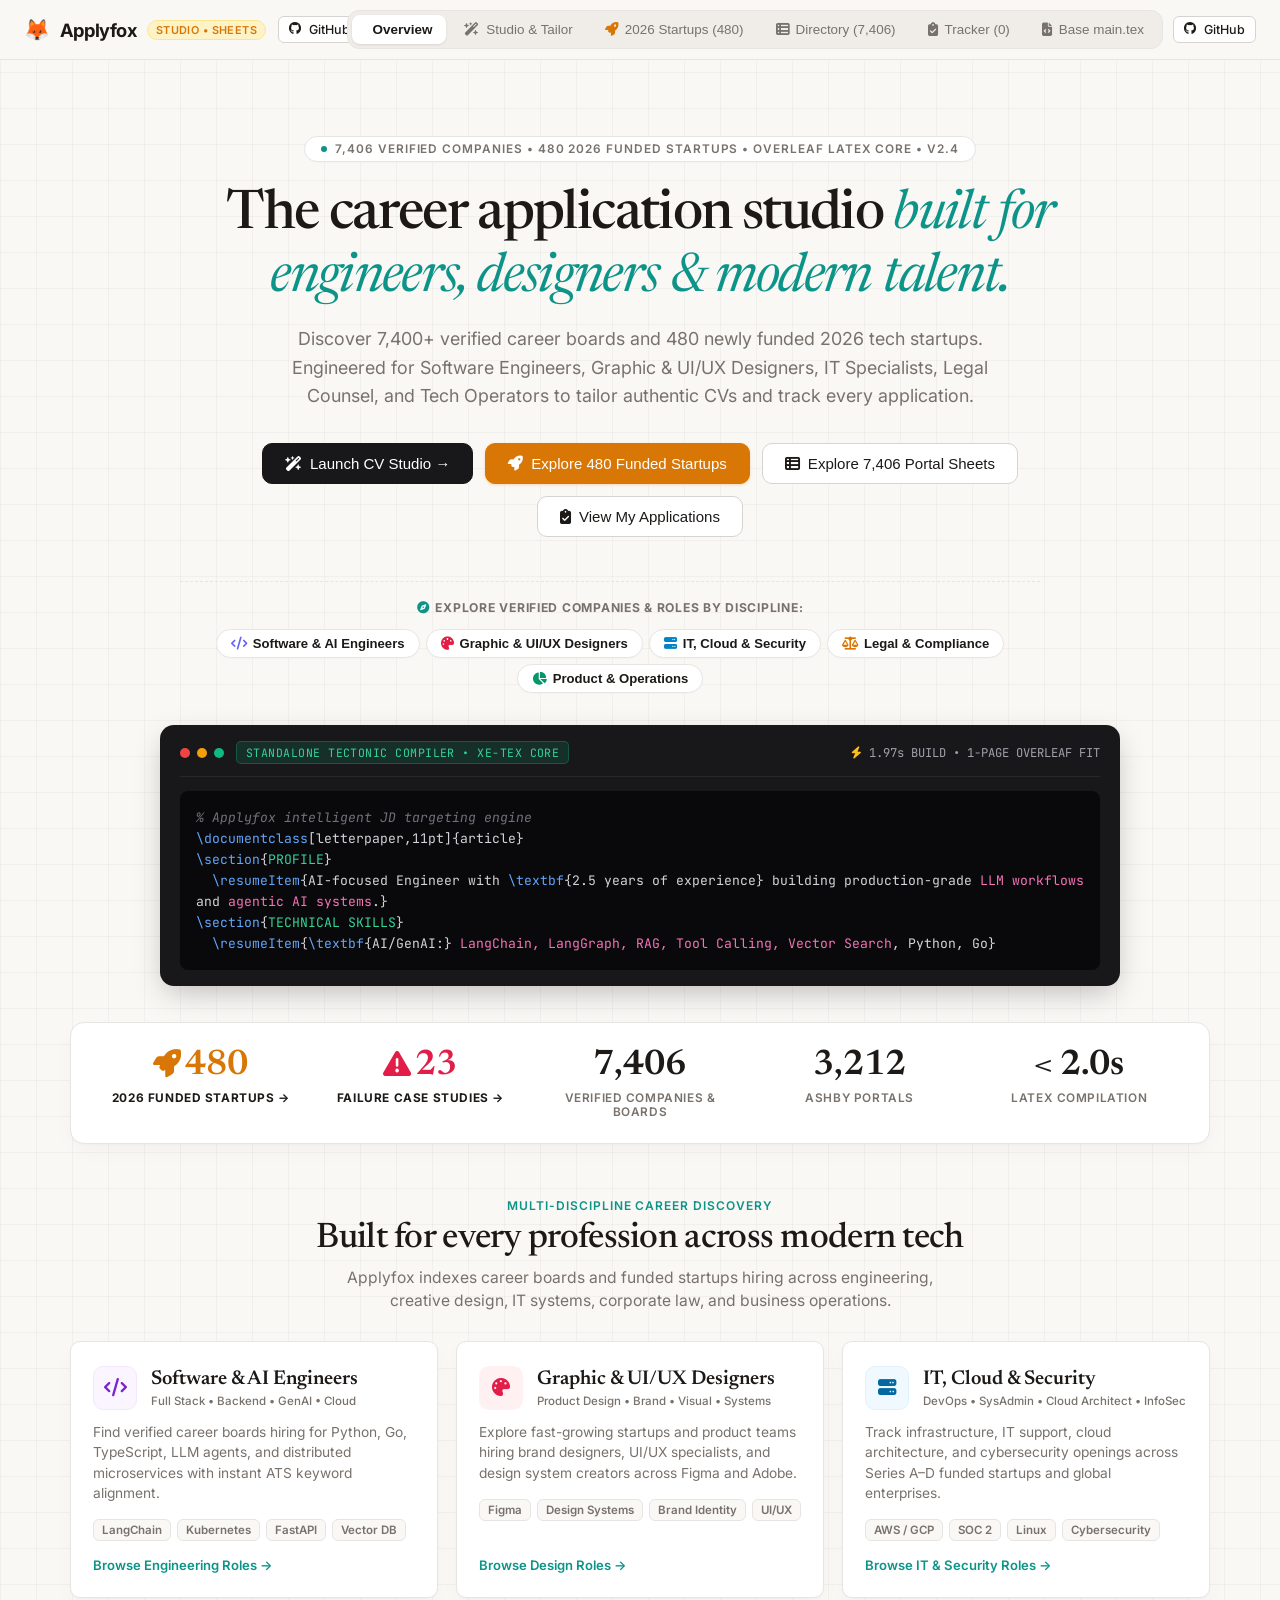
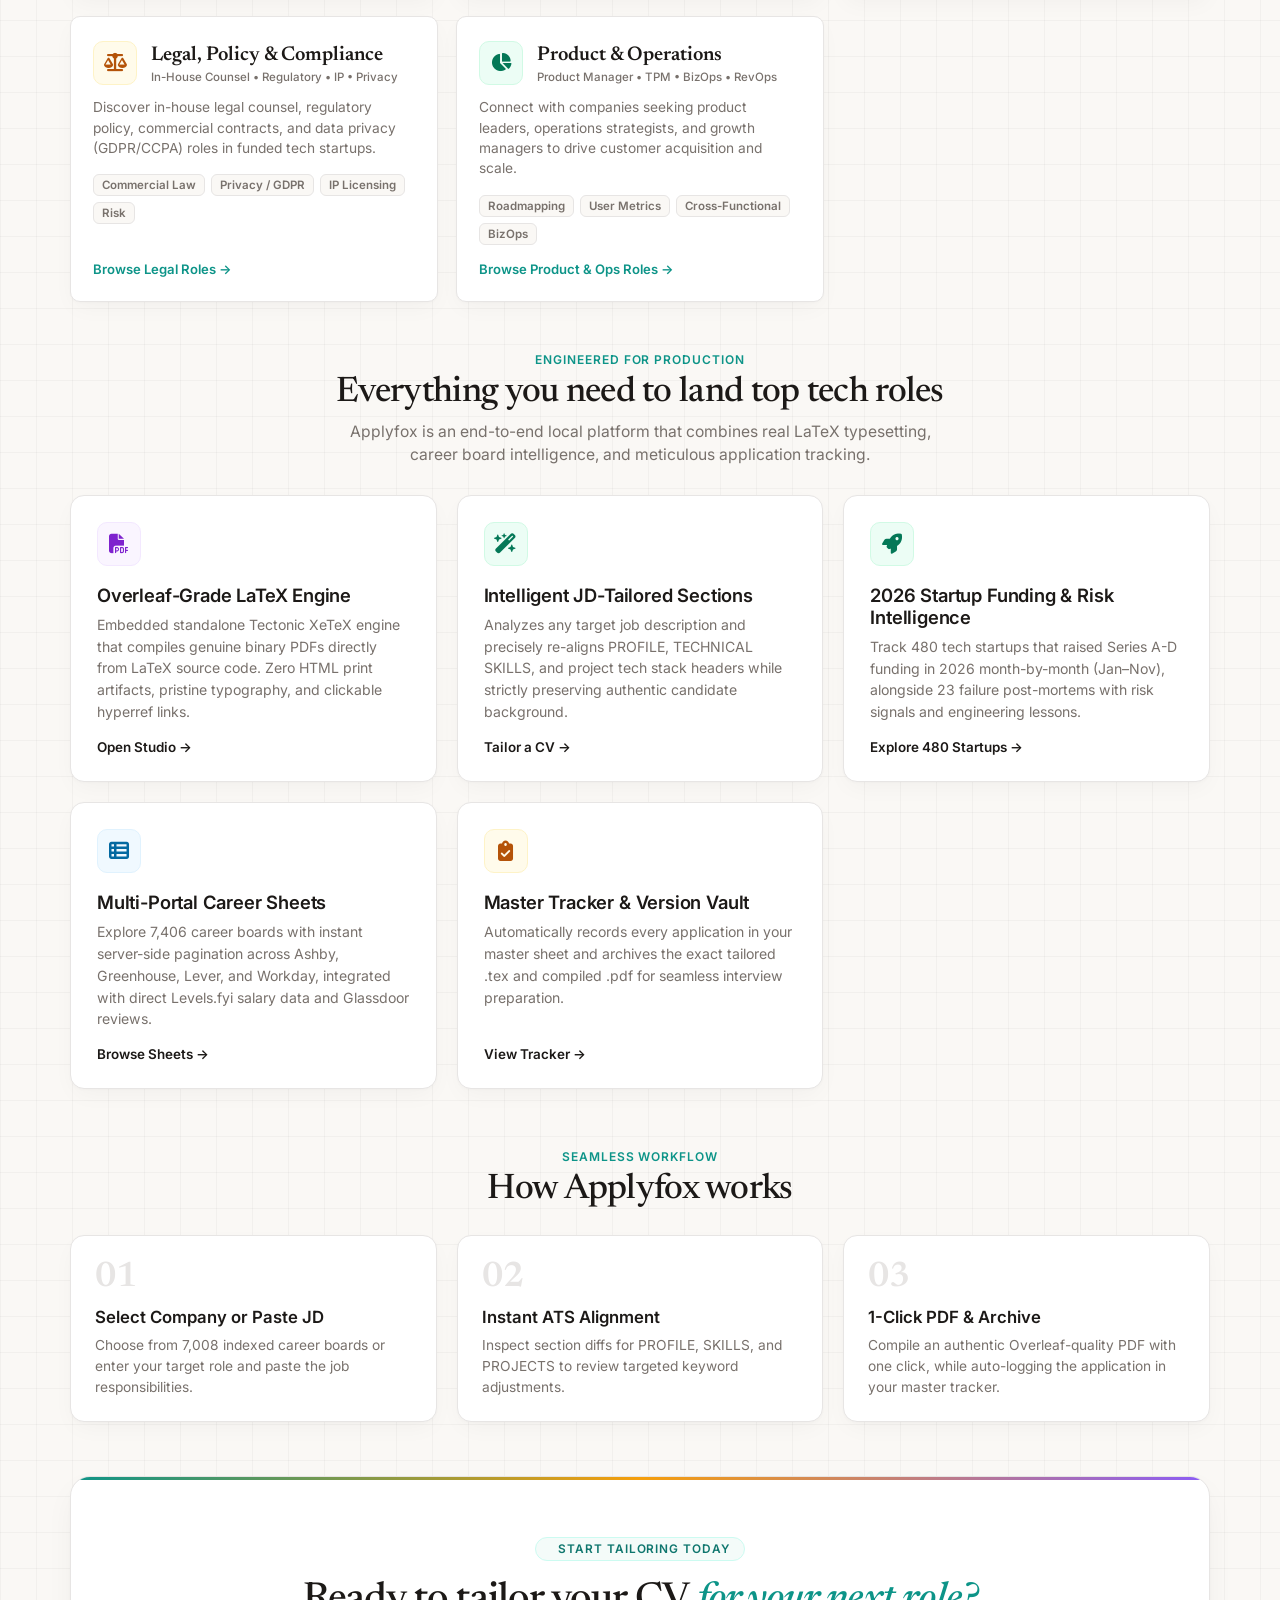
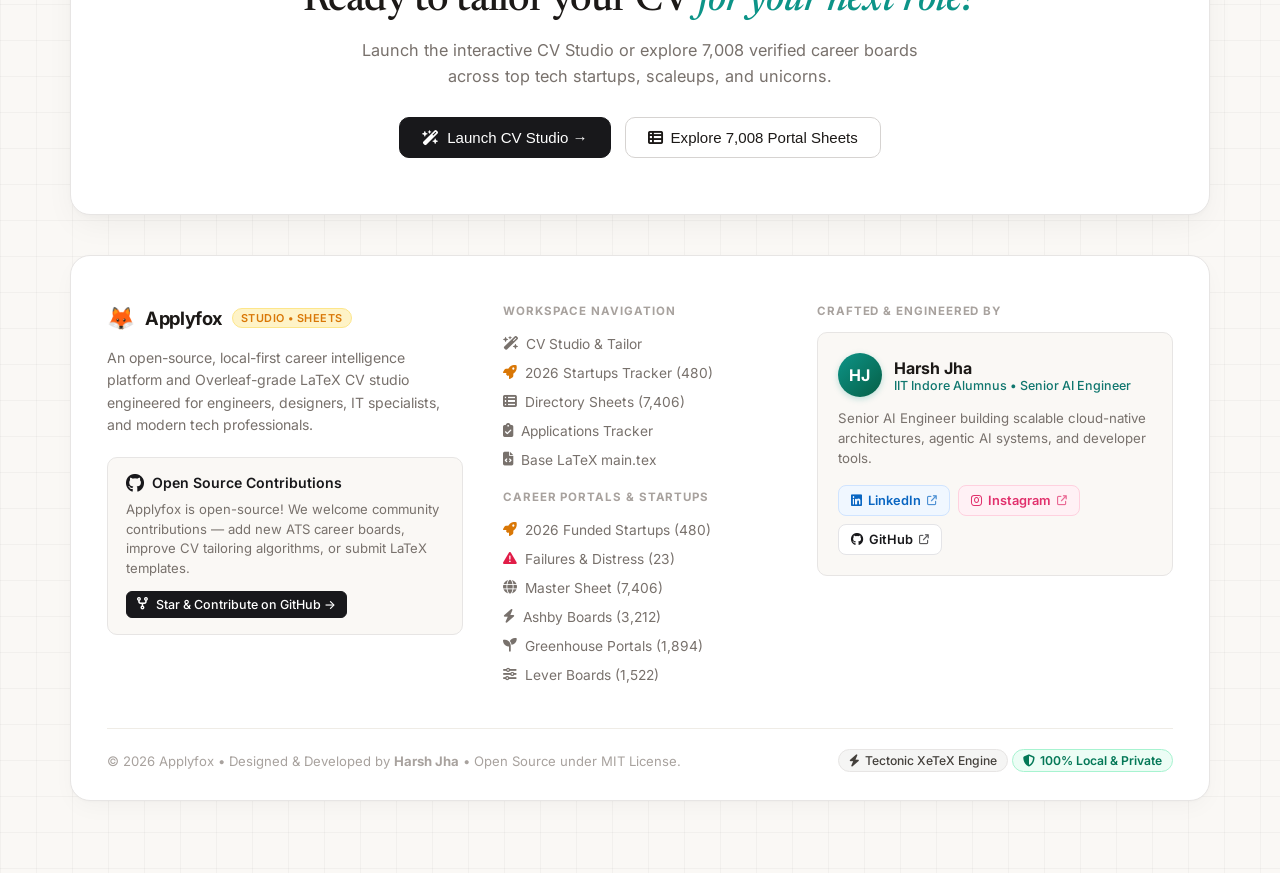
==== commit b3f168e2: "feat(roles): ingest structured open roles for all companies and add interactive Job Title & Discipli" ====
--- a/index.html
+++ b/index.html
@@ -1394,6 +1394,96 @@
     .month-pill {
       flex-shrink: 0;
     }
+  }
+
+  /* Discipline & Role Filter Pills */
+  .discipline-pills {
+    display: flex;
+    gap: 6px;
+    flex-wrap: wrap;
+    margin-top: 4px;
+  }
+  .role-discipline-pill {
+    padding: 5px 12px;
+    border-radius: var(--radius-pill);
+    font-size: 0.75rem;
+    font-weight: 500;
+    cursor: pointer;
+    background: #FFFFFF;
+    border: 1px solid var(--border-subtle);
+    color: var(--text-secondary);
+    display: inline-flex;
+    align-items: center;
+    gap: 6px;
+    transition: all 0.15s ease;
+  }
+  .role-discipline-pill:hover {
+    border-color: var(--border-dark);
+    color: var(--text-primary);
+    transform: translateY(-1px);
+  }
+  .role-discipline-pill.active {
+    background: var(--text-primary);
+    color: #FFFFFF;
+    border-color: var(--text-primary);
+    font-weight: 600;
+  }
+  .role-discipline-pill i {
+    font-size: 0.72rem;
+    opacity: 0.85;
+  }
+  .role-discipline-pill.active i {
+    opacity: 1;
+    color: #34D399;
+  }
+
+  /* Role Tag Badges in Table */
+  .role-tag-list {
+    display: flex;
+    flex-wrap: wrap;
+    gap: 4px;
+    max-width: 320px;
+  }
+  .role-tag-pill {
+    display: inline-flex;
+    align-items: center;
+    gap: 4px;
+    font-size: 0.72rem;
+    font-weight: 500;
+    padding: 2px 7px;
+    border-radius: 4px;
+    background: #F5F3EF;
+    border: 1px solid #E7E5E4;
+    color: #44403C;
+    cursor: pointer;
+    transition: all 0.15s ease;
+    line-height: 1.3;
+    white-space: nowrap;
+  }
+  .role-tag-pill:hover {
+    background: #EAE6DF;
+    border-color: #A8A29E;
+    color: #1C1917;
+    transform: translateY(-1px);
+  }
+  .role-tag-pill.highlighted {
+    background: #ECFDF5;
+    border-color: #6EE7B7;
+    color: #065F46;
+    font-weight: 600;
+    box-shadow: 0 1px 2px rgba(5, 150, 105, 0.12);
+  }
+  .role-tag-more {
+    font-size: 0.70rem;
+    color: var(--text-muted);
+    cursor: pointer;
+    padding: 2px 5px;
+    border-radius: 4px;
+    text-decoration: underline;
+    text-underline-offset: 2px;
+  }
+  .role-tag-more:hover {
+    color: var(--text-primary);
   }
 
   /* Pagination Bar */
@@ -2500,6 +2590,38 @@
           </div>
         </div>
 
+        <!-- Discipline & Role Filter Bar -->
+        <div id="roleFilterContainer" style="margin-bottom: 16px; padding: 12px 14px; background: #FAF8F5; border-radius: 10px; border: 1px solid #E7E5E4;">
+          <div style="display: flex; justify-content: space-between; align-items: center; margin-bottom: 8px; flex-wrap: wrap; gap: 8px;">
+            <div style="font-size: 0.76rem; font-weight: 700; text-transform: uppercase; letter-spacing: 0.06em; color: var(--text-secondary); display: flex; align-items: center; gap: 6px;">
+              <i class="fa fa-briefcase" style="color: var(--accent-emerald);"></i> <span>Filter Open Roles by Discipline / Profession:</span>
+            </div>
+            <div style="font-size: 0.74rem; color: var(--text-muted);">
+              Click any role badge to instantly pre-fill CV Studio
+            </div>
+          </div>
+          <div class="discipline-pills" id="disciplinePillsContainer">
+            <button class="role-discipline-pill active" onclick="filterByRole('')" data-discipline="">
+              <i class="fa fa-border-all"></i> <span>All Disciplines</span>
+            </button>
+            <button class="role-discipline-pill" onclick="filterByRole('Software & AI')" data-discipline="Software & AI">
+              <i class="fa fa-code"></i> <span>Software &amp; AI</span>
+            </button>
+            <button class="role-discipline-pill" onclick="filterByRole('Graphic & UI/UX')" data-discipline="Graphic & UI/UX">
+              <i class="fa fa-pen-nib"></i> <span>Graphic &amp; UI/UX</span>
+            </button>
+            <button class="role-discipline-pill" onclick="filterByRole('IT & Cloud')" data-discipline="IT & Cloud">
+              <i class="fa fa-server"></i> <span>IT &amp; Cloud</span>
+            </button>
+            <button class="role-discipline-pill" onclick="filterByRole('Legal & Compliance')" data-discipline="Legal & Compliance">
+              <i class="fa fa-scale-balanced"></i> <span>Legal &amp; Compliance</span>
+            </button>
+            <button class="role-discipline-pill" onclick="filterByRole('Product & Operations')" data-discipline="Product & Operations">
+              <i class="fa fa-cubes"></i> <span>Product &amp; Ops</span>
+            </button>
+          </div>
+        </div>
+
         <!-- Search & Control Bar -->
         <div class="controls-bar">
           <div class="search-wrapper">
@@ -2507,13 +2629,60 @@
             <input type="text" id="portalSearch" class="search-input" placeholder="Search companies, startups, sectors, or rounds..." oninput="onPortalSearchInput(this.value)">
           </div>
 
-          <div style="display: flex; gap: 10px; align-items: center;">
-            <span style="font-size: 0.82rem; color: var(--text-secondary);">Per page:</span>
-            <select id="portalLimitSelect" onchange="onPortalLimitChange(this.value)" style="width: auto; padding: 6px 10px; font-size: 0.82rem;">
-              <option value="25" selected>25</option>
-              <option value="50">50</option>
-              <option value="100">100</option>
-            </select>
+          <div style="display: flex; gap: 10px; align-items: center; flex-wrap: wrap;">
+            <div style="display: flex; align-items: center; gap: 6px;">
+              <span style="font-size: 0.82rem; color: var(--text-secondary); white-space: nowrap;"><i class="fa fa-user-tag" style="color: var(--accent-emerald);"></i> Job Title:</span>
+              <select id="portalRoleSelect" onchange="onPortalRoleChange(this.value)" style="width: auto; max-width: 250px; padding: 6px 10px; font-size: 0.82rem; border-radius: 8px; border: 1px solid #D6D3D1; background: #FFF;">
+                <option value="">All Job Titles</option>
+                <optgroup label="Software &amp; AI Engineering">
+                  <option value="Software &amp; AI">All Software &amp; AI Roles</option>
+                  <option value="Senior Full Stack Engineer">Senior Full Stack Engineer</option>
+                  <option value="Senior Backend Engineer">Senior Backend Engineer</option>
+                  <option value="AI &amp; Machine Learning Engineer">AI &amp; Machine Learning Engineer</option>
+                  <option value="Senior AI Research Engineer">Senior AI Research Engineer</option>
+                  <option value="Frontend Systems Engineer">Frontend Systems Engineer</option>
+                  <option value="Staff Cloud &amp; DevOps Engineer">Staff Cloud &amp; DevOps Engineer</option>
+                  <option value="Mobile Engineer">Mobile Engineer</option>
+                </optgroup>
+                <optgroup label="Graphic &amp; UI/UX Design">
+                  <option value="Graphic &amp; UI/UX">All Design &amp; Creative Roles</option>
+                  <option value="Senior Product Designer">Senior Product Designer (UI/UX)</option>
+                  <option value="Graphic &amp; Brand Identity Designer">Graphic &amp; Brand Designer</option>
+                  <option value="Lead UI/UX Designer">Lead UI/UX Designer</option>
+                  <option value="Visual &amp; Marketing Content Designer">Visual &amp; Marketing Designer</option>
+                  <option value="Design Systems Specialist">Design Systems Specialist</option>
+                </optgroup>
+                <optgroup label="IT &amp; Cloud Systems">
+                  <option value="IT &amp; Cloud">All IT &amp; Cloud Roles</option>
+                  <option value="IT Systems Administrator">IT Systems Administrator</option>
+                  <option value="Cloud Infrastructure &amp; SRE">Cloud Infrastructure &amp; SRE</option>
+                  <option value="Enterprise IT &amp; Network Security">Enterprise IT &amp; Security</option>
+                  <option value="Corporate IT Support Specialist">Corporate IT Support</option>
+                </optgroup>
+                <optgroup label="Legal &amp; Compliance">
+                  <option value="Legal &amp; Compliance">All Legal &amp; Compliance Roles</option>
+                  <option value="Corporate Legal Counsel">Corporate Legal Counsel</option>
+                  <option value="Commercial Contracts &amp; Licensing">Commercial Contracts Manager</option>
+                  <option value="Regulatory &amp; Privacy Compliance">Regulatory &amp; Privacy Compliance</option>
+                  <option value="Intellectual Property &amp; Technology Counsel">IP &amp; Technology Counsel</option>
+                </optgroup>
+                <optgroup label="Product &amp; Operations">
+                  <option value="Product &amp; Operations">All Product &amp; Ops Roles</option>
+                  <option value="Senior Technical Product Manager">Senior Technical Product Manager</option>
+                  <option value="Product Operations &amp; Strategy Lead">Product Operations Lead</option>
+                  <option value="BizOps &amp; Growth Operations Associate">BizOps &amp; Strategy Lead</option>
+                </optgroup>
+              </select>
+            </div>
+
+            <div style="display: flex; gap: 6px; align-items: center;">
+              <span style="font-size: 0.82rem; color: var(--text-secondary); white-space: nowrap;">Per page:</span>
+              <select id="portalLimitSelect" onchange="onPortalLimitChange(this.value)" style="width: auto; padding: 6px 10px; font-size: 0.82rem; border-radius: 8px; border: 1px solid #D6D3D1; background: #FFF;">
+                <option value="25" selected>25</option>
+                <option value="50">50</option>
+                <option value="100">100</option>
+              </select>
+            </div>
           </div>
         </div>
 
@@ -2626,8 +2795,8 @@
 const EMBEDDED_BASE_TEX = "%-------------------------\n% Resume in Latex\n%------------------------\n\n\\documentclass[letterpaper,11pt]{article}\n\n\\usepackage{latexsym}\n\\usepackage[empty]{fullpage}\n\\usepackage{titlesec}\n\\usepackage{marvosym}\n\\usepackage[usenames,dvipsnames]{color}\n\\usepackage{enumitem}\n\\usepackage[hidelinks]{hyperref}\n\\usepackage[english]{babel}\n\\usepackage{tabularx}\n\\usepackage{fontawesome5}\n\\usepackage{graphicx}\n\\ifdefined\\pdfgentounicode\n  \\input{glyphtounicode}\n  \\pdfgentounicode=1\n\\fi\n\n\\definecolor{airforceblue}{rgb}{0.36, 0.54, 0.66}\n\n%----------PAGE MARGINS----------\n\\addtolength{\\oddsidemargin}{-0.6in}\n\\addtolength{\\textwidth}{1.19in}\n\\addtolength{\\topmargin}{-.7in}\n\\addtolength{\\textheight}{1.4in}\n\n\\raggedbottom\n\\raggedright\n\\setlength{\\tabcolsep}{0in}\n\n%----------SECTION FORMATTING----------\n\\titleformat{\\section}{\n  \\vspace{-4pt}\\scshape\\raggedright\\large\\bfseries\n}{}{0em}{}[\\titlerule \\vspace{-5pt}]\n\n%----------BULLET FORMATTING----------\n\\renewcommand\\labelitemi{$\\vcenter{\\hbox{\\small$\\circ$}}$}\n\n\\newcommand{\\resumeItem}[1]{\n  \\item[\\textbullet]\\small{\n    {#1 \\vspace{-2pt}}\n  }\n}\n\n%----------SUBHEADING----------\n\\newcommand{\\resumeSubheading}[4]{\n  \\vspace{-4pt}\\item\n    \\begin{tabular*}{1.0\\textwidth}[t]{l@{\\extracolsep{\\fill}}r}\n      \\textbf{#1} & \\textbf{#2} \\\\\n      \\textit{#3} & \\textit{#4} \\\\\n    \\end{tabular*}\\vspace{-6pt}\n}\n\n%----------PROJECT HEADING----------\n% tabularx allows long project titles/technology stacks\n% to wrap without overlapping the GitHub link.\n\\newcommand{\\resumeProjectHeading}[2]{\n  \\vspace{-2pt}\\item\n    \\begin{tabularx}{\\textwidth}{@{}X r@{}}\n      \\small #1 & \\small #2 \\\\\n    \\end{tabularx}\n    \\vspace{-4pt}\n}\n\n%----------LISTS----------\n\\newcommand{\\resumeSubHeadingListStart}{\n  \\begin{itemize}[leftmargin=0in, label={}]\n}\n\n\\newcommand{\\resumeSubHeadingListEnd}{\n  \\end{itemize}\n}\n\n\\newcommand{\\resumeItemListStart}{\n  \\begin{itemize}[leftmargin=0.15in]\n}\n\n\\newcommand{\\resumeItemListEnd}{\n  \\end{itemize}\\vspace{-6pt}\n}\n\n%-------------------------------------------\n%%%%%%  RESUME STARTS HERE  %%%%%%%%%%%%%%%%%\n%-------------------------------------------\n\n\\begin{document}\n\n%----------HEADER----------\n\\begin{center}\n    {\\huge \\textbf{Harsh Jha}} \\\\ \\vspace{6pt}\n    {\\faPhone \\ +91 7060286069} ~\n    {\\faEnvelope \\ \\href{mailto:harshptct@gmail.com}{harshj92002@gmail.com}} ~\n    {\\faLinkedin \\ \\href{https://www.linkedin.com/in/harshjha-iiti/}{LinkedIn}} ~\n    {\\faGithub \\ \\href{https://github.com/jhaharsh03}{GitHub}} ~\n    {\\faCode \\ \\href{https://leetcode.com/u/harshdotcom/}{LeetCode}}\n\\end{center}\n\n\n%-----------PROFILE-----------\n\\section{\\color{airforceblue}PROFILE}\n\\resumeItemListStart\n\n\\resumeItem{AI-focused Software Development Engineer with \\textbf{2.5 years of experience} building backend systems, AI-powered applications, cloud-native services, microservices, and production-grade software.}\n\n\\resumeItem{Hands-on experience designing and integrating \\textbf{LLM and agentic AI workflows} using LangChain, LangGraph, RAG, tool calling, prompt engineering, structured outputs, AWS Bedrock, and AWS Textract.}\n\n\\resumeItem{Strong backend and systems foundation across \\textbf{Go, Python, TypeScript, REST APIs, PostgreSQL, MongoDB, Docker, Kubernetes, AWS, and Azure}, with experience taking features from design through production.}\n\n\\resumeItem{Open-source maintainer of \\textbf{VitaTrack.ai}, an AI-powered healthcare platform for medical document extraction, report summarization, health-record organization, and intelligent health-data workflows.}\n\n\\resumeItemListEnd\n\n\n%-----------EDUCATION-----------\n\\section{\\color{airforceblue}EDUCATION}\n\\resumeSubHeadingListStart\n\n\\resumeSubheading\n{Indian Institute of Technology Indore (IIT Indore)}{Indore, India}\n{Bachelor of Technology (B.Tech.) in Civil Engineering}{2020 -- 2024}\n\n\\resumeSubHeadingListEnd\n\n\n%-----------TECHNICAL SKILLS-----------\n\\section{\\color{airforceblue}TECHNICAL SKILLS}\n\\resumeItemListStart\n\n\\resumeItem{\\textbf{AI / GenAI:} LLMs, AI Agents, Agentic AI, LangChain, LangGraph, RAG, Prompt Engineering, Tool Calling, Function Calling, LLM Integration, AI Workflow Automation}\n\n\\resumeItem{\\textbf{AI Engineering:} Agent Orchestration, Retrieval Pipelines, Vector Search, Embeddings, Context Engineering, Structured Outputs, Model Integration, AI Evaluation}\n\n\\resumeItem{\\textbf{Programming:} Python, Go, TypeScript, JavaScript, C++}\n\n\\resumeItem{\\textbf{Backend:} FastAPI, Gin, Fiber, Node.js, Express.js, REST APIs, gRPC, Microservices, API Gateway}\n\n\\resumeItem{\\textbf{Data:} PostgreSQL, MongoDB, MySQL, SQL Server, Redis}\n\n\\resumeItem{\\textbf{Cloud \\& AI Services:} AWS, Azure, AWS Bedrock, AWS Textract, Oracle Cloud Infrastructure}\n\n\\resumeItem{\\textbf{DevOps \\& Infrastructure:} Docker, Kubernetes, GitHub Actions, CI/CD, Containerized Deployment}\n\n\\resumeItem{\\textbf{Architecture:} System Design, Distributed Systems, Event-Driven Architecture, Microservices, Clean Architecture, SOLID Principles}\n\n\\resumeItem{\\textbf{Security:} JWT, RBAC, API Validation, Secure API Design}\n\n\\resumeItemListEnd\n\n\n%-----------WORK EXPERIENCE-----------\n\\section{\\color{airforceblue}WORK EXPERIENCE}\n\\resumeSubHeadingListStart\n\n\\resumeSubheading\n{Software Development Engineer - 2}{May 2024 -- Present}\n{SimplyPhi}{Bangalore, India}\n\n\\resumeItemListStart\n\n\\resumeItem{Designed and built scalable backend services using \\textbf{Go, Python, TypeScript, REST APIs, PostgreSQL, and microservices} for production business workflows.}\n\n\\resumeItem{Developed production-ready APIs for \\textbf{authentication, reporting, financial workflows, property operations, dashboard analytics, and business automation}, supporting multiple application workflows.}\n\n\\resumeItem{Engineered AI-powered workflows using \\textbf{LangChain, LangGraph, AI agents, LLM APIs, RAG pipelines, prompt engineering, tool calling, and structured outputs}.}\n\n\\resumeItem{Integrated \\textbf{LLM and AI services} into business applications for document understanding, report generation, data extraction, summarization, and intelligent workflow automation.}\n\n\\resumeItem{Built and deployed cloud-native services using \\textbf{Docker, Kubernetes, AWS, Azure, GitHub Actions, and CI/CD}, supporting reliable application delivery across environments.}\n\n\\resumeItem{Implemented secure application workflows using \\textbf{JWT authentication, RBAC, API validation, structured logging, and centralized error handling}.}\n\n\\resumeItem{Improved backend scalability and maintainability through \\textbf{Clean Architecture, modular service design, optimized database queries, caching, and reusable service components}.}\n\n\\resumeItem{Owned features end-to-end across \\textbf{requirements analysis, system design, development, testing, deployment, monitoring, debugging, and production support}.}\n\n\\resumeItemListEnd\n\n\\resumeSubHeadingListEnd\n\n\n%-----------PROJECTS-----------\n\\section{\\color{airforceblue}PROJECTS}\n\\resumeSubHeadingListStart\n\n%----------VITATRACK----------\n\\resumeProjectHeading\n{\\textbf{VitaTrack.ai -- AI Medical Report Platform} $|$ Go, Python, AWS, PostgreSQL}\n{\\href{https://github.com/harshdotcom/vitalTrack.ai-}{GitHub}}\n\n\\resumeItemListStart\n\n\\resumeItem{Developing an open-source AI healthcare platform for managing \\textbf{medical reports, prescriptions, symptoms, medications, health records, and daily health notes}.}\n\n\\resumeItem{Built secure \\textbf{Go backend APIs} and structured healthcare data workflows using \\textbf{PostgreSQL} for medical record management.}\n\n\\resumeItem{Integrated \\textbf{AWS Textract} to extract text and structured data from medical reports, prescriptions, and healthcare documents.}\n\n\\resumeItem{Integrated \\textbf{AWS Bedrock and LLMs} with prompt engineering to summarize medical reports and transform unstructured health data into structured, actionable information.}\n\n\\resumeItem{Designed AI workflows for \\textbf{medical document analysis, health-history tracking, report processing, and patient record organization}.}\n\n\\resumeItem{Built supporting \\textbf{Angular} interfaces for document uploads, health logs, dashboards, and medical data management.}\n\n\\resumeItemListEnd\n\n\n%----------AI AGENT WORKFLOW----------\n\\resumeProjectHeading\n{\\textbf{AI Agent Workflow System} $|$ Python, LangChain, LangGraph, LLMs}\n{\\href{https://github.com/harshdotcom/naukriAuto.Ai}{GitHub}}\n\n\\resumeItemListStart\n\n\\resumeItem{Engineered multi-step \\textbf{AI agent workflows} using Python, LangChain, LangGraph, and LLM APIs for intelligent automation and structured decision-making.}\n\n\\resumeItem{Designed stateful agent workflows for \\textbf{document processing, summarization, API integration, tool execution, and structured response generation}.}\n\n\\resumeItem{Implemented \\textbf{tool calling, prompt templates, reusable chains, memory, state management, and conditional workflow execution} for agent-driven automation.}\n\n\\resumeItem{Integrated AI agents with \\textbf{REST APIs and external tools} to execute tasks, process information, and support real-world business workflows.}\n\n\\resumeItemListEnd\n\n\\resumeSubHeadingListEnd\n\n\n%-----------CERTIFICATIONS-----------\n\\section{\\color{airforceblue}CERTIFICATIONS}\n\\resumeItemListStart\n\n\\resumeItem{\n\\href{https://academy.langchain.com/certificates/svjvl9l9fa}\n{\\textbf{Introduction to LangChain - Python} \u2014 LangChain Academy}\n}\n\n\\resumeItem{\n\\href{https://verify.skilljar.com/c/gbzedjz5dcde}\n{\\textbf{Introduction to Agent Skills} \u2014 Anthropic}\n}\n\n\\resumeItem{\n\\href{https://www.linkedin.com/in/harshjha-iiti/overlay/certifications/1170933565/multiple-media-viewer/?profileId=ACoAADN4Q84BhQseKYmEwHkPK7yzh0e_9nVq1kY}\n{\\textbf{Oracle Cloud Infrastructure 2025 Certified} \u2014 Oracle}\n}\n\n\\resumeItemListEnd\n\n\n%-----------ACHIEVEMENTS-----------\n\\section{\\color{airforceblue}ACHIEVEMENTS}\n\\resumeItemListStart\n\n\\resumeItem{Achieved a \\textbf{LeetCode Contest Rating of 1663}, placing in the \\textbf{top 6\\% globally}.}\n\n\\resumeItem{Open-source maintainer of \\textbf{VitaTrack.ai}, an AI-powered healthcare platform focused on medical document processing and intelligent health-data workflows.}\n\n\\resumeItemListEnd\n\n\n%-------------------------------------------\n\\end{document}";
 const EMBEDDED_PREVIEW_HTML = "<!DOCTYPE html>\n<html lang=\"en\">\n<head>\n<meta charset=\"utf-8\">\n<meta name=\"viewport\" content=\"width=device-width, initial-scale=1\">\n<title>Harsh Jha - CV (Base Master CV)</title>\n<link rel=\"stylesheet\" href=\"https://cdnjs.cloudflare.com/ajax/libs/font-awesome/6.4.0/css/all.min.css\">\n<script src=\"https://cdnjs.cloudflare.com/ajax/libs/html2pdf.js/0.10.1/html2pdf.bundle.min.js\"><\\/script>\n<style>\n  :root {\n    --airforceblue: #5c8aab;\n    --text-color: #000000;\n    --paper-bg: #ffffff;\n    --link-color: #000000;\n    --line-color: #000000;\n  }\n  @page {\n    size: letter portrait;\n    margin: 0.35in 0.45in;\n  }\n  * {\n    box-sizing: border-box;\n  }\n  body {\n    background: #e5e7eb;\n    margin: 0;\n    padding: 16px 8px;\n    font-family: 'Times New Roman', Times, Cambria, Georgia, serif;\n    color: var(--text-color);\n    line-height: 1.25;\n    font-size: 10pt;\n    -webkit-print-color-adjust: exact !important;\n    print-color-adjust: exact !important;\n  }\n  .paper-page {\n    background: var(--paper-bg);\n    max-width: 8.5in;\n    min-height: 11in;\n    margin: 0 auto;\n    padding: 0.4in 0.5in;\n    box-shadow: 0 4px 20px rgba(0,0,0,0.15);\n    box-sizing: border-box;\n  }\n  .header-block {\n    text-align: center;\n    margin-bottom: 6px;\n  }\n  .header-name {\n    font-size: 20pt;\n    font-weight: bold;\n    letter-spacing: 0.5px;\n    margin: 0 0 4px 0;\n  }\n  .header-contacts {\n    font-size: 9.5pt;\n    color: #111;\n  }\n  .header-contacts a, .cv-link {\n    color: var(--text-color);\n    text-decoration: none;\n  }\n  .header-contacts a:hover, .cv-link:hover {\n    text-decoration: underline;\n  }\n  .contact-sep {\n    margin: 0 4px;\n    color: #666;\n  }\n  .section-title {\n    color: var(--airforceblue);\n    font-size: 11pt;\n    font-weight: bold;\n    text-transform: uppercase;\n    letter-spacing: 0.5px;\n    margin: 10px 0 2px 0;\n    border-bottom: 1px solid #111;\n    padding-bottom: 2px;\n  }\n  ul.resume-list {\n    margin: 2px 0 5px 0;\n    padding-left: 18px;\n  }\n  ul.resume-list li {\n    margin-bottom: 2.5px;\n    font-size: 9.8pt;\n    line-height: 1.28;\n  }\n  .subheading-row, .project-header-row {\n    display: flex;\n    justify-content: space-between;\n    align-items: baseline;\n    font-size: 9.8pt;\n    margin-top: 3px;\n  }\n  .sub-row {\n    margin-top: 1px;\n    margin-bottom: 2px;\n  }\n  .row-left {\n    text-align: left;\n  }\n  .row-right {\n    text-align: right;\n    white-space: nowrap;\n  }\n  .pipe-sep {\n    color: #333;\n    margin: 0 3px;\n  }\n  .tech-tag {\n    font-style: italic;\n    color: #111;\n  }\n  .entry-block {\n    margin-bottom: 5px;\n  }\n  @media (max-width: 768px) {\n    body {\n      padding: 4px !important;\n    }\n    .paper-page {\n      max-width: 100% !important;\n      min-height: auto !important;\n      padding: 16px 12px !important;\n      box-shadow: none !important;\n      border-radius: 6px;\n    }\n    .header-name {\n      font-size: 1.5rem !important;\n    }\n    .header-links {\n      font-size: 0.72rem !important;\n      flex-wrap: wrap !important;\n      gap: 4px 8px !important;\n    }\n    .entry-header-row, .project-header-row {\n      flex-direction: column !important;\n      align-items: flex-start !important;\n      gap: 2px !important;\n    }\n    .entry-right, .proj-right {\n      text-align: left !important;\n      font-size: 0.76rem !important;\n    }\n    .resume-list {\n      padding-left: 14px !important;\n    }\n  }\n  @media print {\n    body {\n      background: none !important;\n      padding: 0 !important;\n      margin: 0 !important;\n    }\n    .paper-page {\n      box-shadow: none !important;\n      padding: 0.25in 0.35in !important;\n      max-width: 100% !important;\n      min-height: auto !important;\n      margin: 0 !important;\n    }\n  }\n</style>\n</head>\n<body>\n\n<div class=\"paper-page\" id=\"cvPaperDocument\">\n  <!-- HEADER -->\n  <div class=\"header-block\">\n    <div class=\"header-name\">Harsh Jha</div>\n    <div class=\"header-contacts\">\n      <i class=\"fa fa-phone\"></i> +91 7060286069\n      <span class=\"contact-sep\">~</span>\n      <i class=\"fa fa-envelope\"></i> <a href=\"mailto:harshj92002@gmail.com\">harshj92002@gmail.com</a>\n      <span class=\"contact-sep\">~</span>\n      <i class=\"fab fa-linkedin\"></i> <a href=\"https://www.linkedin.com/in/harshjha-iiti/\" target=\"_blank\">LinkedIn</a>\n      <span class=\"contact-sep\">~</span>\n      <i class=\"fab fa-github\"></i> <a href=\"https://github.com/jhaharsh03\" target=\"_blank\">GitHub</a>\n      <span class=\"contact-sep\">~</span>\n      <i class=\"fa fa-code\"></i> <a href=\"https://leetcode.com/u/harshdotcom/\" target=\"_blank\">LeetCode</a>\n    </div>\n  </div>\n\n  <!-- PROFILE -->\n  <div class=\"section-title\">PROFILE</div>\n  <ul class=\"resume-list\">\n    <li>AI-focused Software Development Engineer with <strong>2.5 years of experience</strong> building backend systems, AI-powered applications, cloud-native services, microservices, and production-grade software.</li>\n<li>Hands-on experience designing and integrating <strong>LLM and agentic AI workflows</strong> using LangChain, LangGraph, RAG, tool calling, prompt engineering, structured outputs, AWS Bedrock, and AWS Textract.</li>\n<li>Strong backend and systems foundation across <strong>Go, Python, TypeScript, REST APIs, PostgreSQL, MongoDB, Docker, Kubernetes, AWS, and Azure</strong>, with experience taking features from design through production.</li>\n<li>Open-source maintainer of <strong>VitaTrack.ai</strong>, an AI-powered healthcare platform for medical document extraction, report summarization, health-record organization, and intelligent health-data workflows.</li>\n  </ul>\n\n  <!-- EDUCATION -->\n  <div class=\"section-title\">EDUCATION</div>\n  \n        <div class=\"subheading-row\">\n            <div class=\"row-left\"><strong>Indian Institute of Technology Indore (IIT Indore)</strong></div>\n            <div class=\"row-right\"><strong>Indore, India</strong></div>\n        </div>\n        <div class=\"subheading-row sub-row\">\n            <div class=\"row-left\"><em>Bachelor of Technology (B.Tech.) in Civil Engineering</em></div>\n            <div class=\"row-right\"><em>2020 \u2013 2024</em></div>\n        </div>\n        \n\n  <!-- TECHNICAL SKILLS -->\n  <div class=\"section-title\">TECHNICAL SKILLS</div>\n  <ul class=\"resume-list\">\n    <li><strong>AI / GenAI:</strong> LLMs, AI Agents, Agentic AI, LangChain, LangGraph, RAG, Prompt Engineering, Tool Calling, Function Calling, LLM Integration, AI Workflow Automation</li>\n<li><strong>AI Engineering:</strong> Agent Orchestration, Retrieval Pipelines, Vector Search, Embeddings, Context Engineering, Structured Outputs, Model Integration, AI Evaluation</li>\n<li><strong>Programming:</strong> Python, Go, TypeScript, JavaScript, C++</li>\n<li><strong>Backend:</strong> FastAPI, Gin, Fiber, Node.js, Express.js, REST APIs, gRPC, Microservices, API Gateway</li>\n<li><strong>Data:</strong> PostgreSQL, MongoDB, MySQL, SQL Server, Redis</li>\n<li><strong>Cloud & AI Services:</strong> AWS, Azure, AWS Bedrock, AWS Textract, Oracle Cloud Infrastructure</li>\n<li><strong>DevOps & Infrastructure:</strong> Docker, Kubernetes, GitHub Actions, CI/CD, Containerized Deployment</li>\n<li><strong>Architecture:</strong> System Design, Distributed Systems, Event-Driven Architecture, Microservices, Clean Architecture, SOLID Principles</li>\n<li><strong>Security:</strong> JWT, RBAC, API Validation, Secure API Design</li>\n  </ul>\n\n  <!-- WORK EXPERIENCE -->\n  <div class=\"section-title\">WORK EXPERIENCE</div>\n  \n        <div class=\"entry-block\">\n            <div class=\"subheading-row\">\n                <div class=\"row-left\"><strong>Software Development Engineer - 2</strong></div>\n                <div class=\"row-right\"><strong>May 2024 \u2013 Present</strong></div>\n            </div>\n            <div class=\"subheading-row sub-row\">\n                <div class=\"row-left\"><em>SimplyPhi</em></div>\n                <div class=\"row-right\"><em>Bangalore, India</em></div>\n            </div>\n            <ul class=\"resume-list\">\n                <li>Designed and built scalable backend services using <strong>Go, Python, TypeScript, REST APIs, PostgreSQL, and microservices</strong> for production business workflows.</li>\n<li>Developed production-ready APIs for <strong>authentication, reporting, financial workflows, property operations, dashboard analytics, and business automation</strong>, supporting multiple application workflows.</li>\n<li>Engineered AI-powered workflows using <strong>LangChain, LangGraph, AI agents, LLM APIs, RAG pipelines, prompt engineering, tool calling, and structured outputs</strong>.</li>\n<li>Integrated <strong>LLM and AI services</strong> into business applications for document understanding, report generation, data extraction, summarization, and intelligent workflow automation.</li>\n<li>Built and deployed cloud-native services using <strong>Docker, Kubernetes, AWS, Azure, GitHub Actions, and CI/CD</strong>, supporting reliable application delivery across environments.</li>\n<li>Implemented secure application workflows using <strong>JWT authentication, RBAC, API validation, structured logging, and centralized error handling</strong>.</li>\n<li>Improved backend scalability and maintainability through <strong>Clean Architecture, modular service design, optimized database queries, caching, and reusable service components</strong>.</li>\n<li>Owned features end-to-end across <strong>requirements analysis, system design, development, testing, deployment, monitoring, debugging, and production support</strong>.</li>\n            </ul>\n        </div>\n        \n\n  <!-- PROJECTS -->\n  <div class=\"section-title\">PROJECTS</div>\n  \n        <div class=\"entry-block\">\n            <div class=\"project-header-row\">\n                <div class=\"proj-left\"><strong><strong>VitaTrack.ai \u2013 AI Medical Report Platform</strong></strong> <span class=\"pipe-sep\">|</span> <span class=\"tech-tag\">Go, Python, AWS, PostgreSQL</span></div>\n                <div class=\"proj-right\"><a href=\"https://github.com/harshdotcom/vitalTrack.ai-\" target=\"_blank\" class=\"cv-link\">GitHub</a></div>\n            </div>\n            <ul class=\"resume-list\">\n                <li>Developing an open-source AI healthcare platform for managing <strong>medical reports, prescriptions, symptoms, medications, health records, and daily health notes</strong>.</li>\n<li>Built secure <strong>Go backend APIs</strong> and structured healthcare data workflows using <strong>PostgreSQL</strong> for medical record management.</li>\n<li>Integrated <strong>AWS Textract</strong> to extract text and structured data from medical reports, prescriptions, and healthcare documents.</li>\n<li>Integrated <strong>AWS Bedrock and LLMs</strong> with prompt engineering to summarize medical reports and transform unstructured health data into structured, actionable information.</li>\n<li>Designed AI workflows for <strong>medical document analysis, health-history tracking, report processing, and patient record organization</strong>.</li>\n<li>Built supporting <strong>Angular</strong> interfaces for document uploads, health logs, dashboards, and medical data management.</li>\n            </ul>\n        </div>\n        \n        <div class=\"entry-block\">\n            <div class=\"project-header-row\">\n                <div class=\"proj-left\"><strong><strong>AI Agent Workflow System</strong></strong> <span class=\"pipe-sep\">|</span> <span class=\"tech-tag\">Python, LangChain, LangGraph, LLMs</span></div>\n                <div class=\"proj-right\"><a href=\"https://github.com/harshdotcom/naukriAuto.Ai\" target=\"_blank\" class=\"cv-link\">GitHub</a></div>\n            </div>\n            <ul class=\"resume-list\">\n                <li>Engineered multi-step <strong>AI agent workflows</strong> using Python, LangChain, LangGraph, and LLM APIs for intelligent automation and structured decision-making.</li>\n<li>Designed stateful agent workflows for <strong>document processing, summarization, API integration, tool execution, and structured response generation</strong>.</li>\n<li>Implemented <strong>tool calling, prompt templates, reusable chains, memory, state management, and conditional workflow execution</strong> for agent-driven automation.</li>\n<li>Integrated AI agents with <strong>REST APIs and external tools</strong> to execute tasks, process information, and support real-world business workflows.</li>\n            </ul>\n        </div>\n        \n\n  <!-- CERTIFICATIONS -->\n  <div class=\"section-title\">CERTIFICATIONS</div>\n  <ul class=\"resume-list\">\n    <li><a href=\"https://academy.langchain.com/certificates/svjvl9l9fa\" target=\"_blank\" class=\"cv-link\"><strong>Introduction to LangChain - Python</strong> \u2014 LangChain Academy</a></li>\n<li><a href=\"https://verify.skilljar.com/c/gbzedjz5dcde\" target=\"_blank\" class=\"cv-link\"><strong>Introduction to Agent Skills</strong> \u2014 Anthropic</a></li>\n<li><a href=\"https://www.linkedin.com/in/harshjha-iiti/overlay/certifications/1170933565/multiple-media-viewer/?profileId=ACoAADN4Q84BhQseKYmEwHkPK7yzh0e_9nVq1kY\" target=\"_blank\" class=\"cv-link\"><strong>Oracle Cloud Infrastructure 2025 Certified</strong> \u2014 Oracle</a></li>\n  </ul>\n\n  <!-- ACHIEVEMENTS -->\n  <div class=\"section-title\">ACHIEVEMENTS</div>\n  <ul class=\"resume-list\">\n    <li>Achieved a <strong>LeetCode Contest Rating of 1663</strong>, placing in the <strong>top 6% globally</strong>.</li>\n<li>Open-source maintainer of <strong>VitaTrack.ai</strong>, an AI-powered healthcare platform focused on medical document processing and intelligent health-data workflows.</li>\n  </ul>\n</div>\n\n<script>\nwindow.generateAndDownloadPdf = function(filename) {\n  const elem = document.getElementById(\"cvPaperDocument\");\n  const opt = {\n    margin: [0.3, 0.3, 0.3, 0.3],\n    filename: filename || \"Harsh_Jha_CV.pdf\",\n    image: { type: \"jpeg\", quality: 0.99 },\n    html2canvas: { scale: 2.5, useCORS: true, letterRendering: true },\n    jsPDF: { unit: \"in\", format: \"letter\", orientation: \"portrait\" }\n  };\n  if (typeof html2pdf !== \"undefined\") {\n    return html2pdf().set(opt).from(elem).save();\n  } else {\n    window.print();\n  }\n};\n<\\/script>\n\n</body>\n</html>\n";
 const EMBEDDED_SUMMARIES = [{"key": "funded_startups", "title": "2026 Funded Startups", "subtitle": "Series A-D Rounds Month-Wise (Jan - Nov 2026)", "badge_color": "amber", "icon": "fa-rocket", "kind": "funded_startups", "total_count": 480, "months": [{"name": "All Months", "count": 480}, {"name": "Jan 2026", "count": 37}, {"name": "Feb 2026", "count": 43}, {"name": "Mar 2026", "count": 42}, {"name": "Apr 2026", "count": 23}, {"name": "May 2026", "count": 26}, {"name": "Jun 2026", "count": 47}, {"name": "Jul 2026", "count": 44}, {"name": "Aug 2026", "count": 30}, {"name": "Sep 2026", "count": 41}, {"name": "Oct 2026", "count": 77}, {"name": "Nov 2026", "count": 7}, {"name": "Month not disclosed", "count": 63}]}, {"key": "startup_failures", "title": "Failures & Distress 2026", "subtitle": "Startup Post-Mortems & Risk Signals", "badge_color": "rose", "icon": "fa-triangle-exclamation", "kind": "startup_failures", "total_count": 23}, {"key": "master", "title": "Master Directory", "subtitle": "All Platforms & Startups Aggregated", "badge_color": "neutral", "icon": "fa-globe", "kind": "standard", "total_count": 7406}, {"key": "ashby", "title": "Ashby Portals", "subtitle": "Modern Tech & High-Growth Startups", "badge_color": "purple", "icon": "fa-bolt", "kind": "standard", "total_count": 3212}, {"key": "greenhouse", "title": "Greenhouse Portals", "subtitle": "Global Enterprise & Tech Unicorns", "badge_color": "emerald", "icon": "fa-seedling", "kind": "standard", "total_count": 1894}, {"key": "lever", "title": "Lever Portals", "subtitle": "Fast-Scaling Software & Product Teams", "badge_color": "sky", "icon": "fa-sliders", "kind": "standard", "total_count": 1522}, {"key": "workday", "title": "Workday Portals", "subtitle": "Fortune 500 & Multinationals", "badge_color": "amber", "icon": "fa-building", "kind": "standard", "total_count": 380}];
-const EMBEDDED_ITEMS = [{"id": 1, "name": "#paid", "ats": "lever", "slug": "hashtagpaid", "kind": "standard", "open_jobs": "4", "board_url": "https://jobs.lever.co/hashtagpaid", "glassdoor_url": "https://www.glassdoor.com/Search/results.htm?keyword=%23paid", "levels_url": "https://www.levels.fyi/companies/paid/salaries", "google_jobs_url": "https://www.google.com/search?q=%23paid+jobs+careers"}, {"id": 2, "name": "01c", "ats": "ashby", "slug": "01c", "kind": "standard", "open_jobs": null, "board_url": "https://jobs.ashbyhq.com/01c", "glassdoor_url": "https://www.glassdoor.com/Search/results.htm?keyword=01c", "levels_url": "https://www.levels.fyi/companies/01c/salaries", "google_jobs_url": "https://www.google.com/search?q=01c+jobs+careers"}, {"id": 3, "name": "0g", "ats": "ashby", "slug": "0g", "kind": "standard", "open_jobs": null, "board_url": "https://jobs.ashbyhq.com/0g", "glassdoor_url": "https://www.glassdoor.com/Search/results.htm?keyword=0g", "levels_url": "https://www.levels.fyi/companies/0g/salaries", "google_jobs_url": "https://www.google.com/search?q=0g+jobs+careers"}, {"id": 4, "name": "0x", "ats": "ashby", "slug": "0x", "kind": "standard", "open_jobs": null, "board_url": "https://jobs.ashbyhq.com/0x", "glassdoor_url": "https://www.glassdoor.com/Search/results.htm?keyword=0x", "levels_url": "https://www.levels.fyi/companies/0x/salaries", "google_jobs_url": "https://www.google.com/search?q=0x+jobs+careers"}, {"id": 5, "name": "1-800 Contacts", "ats": "greenhouse", "slug": "1800contacts", "kind": "standard", "open_jobs": "9", "board_url": "https://boards.greenhouse.io/1800contacts", "glassdoor_url": "https://www.glassdoor.com/Search/results.htm?keyword=1-800%20Contacts", "levels_url": "https://www.levels.fyi/companies/1-800-contacts/salaries", "google_jobs_url": "https://www.google.com/search?q=1-800%20Contacts+jobs+careers"}, {"id": 6, "name": "100MS", "ats": "lever", "slug": "100ms", "kind": "standard", "open_jobs": "9", "board_url": "https://jobs.lever.co/100ms", "glassdoor_url": "https://www.glassdoor.com/Search/results.htm?keyword=100MS", "levels_url": "https://www.levels.fyi/companies/100ms/salaries", "google_jobs_url": "https://www.google.com/search?q=100MS+jobs+careers"}, {"id": 7, "name": "10Beauty", "ats": "greenhouse", "slug": "10beauty", "kind": "standard", "open_jobs": "7", "board_url": "https://boards.greenhouse.io/10beauty", "glassdoor_url": "https://www.glassdoor.com/Search/results.htm?keyword=10Beauty", "levels_url": "https://www.levels.fyi/companies/10beauty/salaries", "google_jobs_url": "https://www.google.com/search?q=10Beauty+jobs+careers"}, {"id": 8, "name": "10xteam", "ats": "ashby", "slug": "10xteam", "kind": "standard", "open_jobs": null, "board_url": "https://jobs.ashbyhq.com/10xteam", "glassdoor_url": "https://www.glassdoor.com/Search/results.htm?keyword=10xteam", "levels_url": "https://www.levels.fyi/companies/10xteam/salaries", "google_jobs_url": "https://www.google.com/search?q=10xteam+jobs+careers"}, {"id": 9, "name": "11x", "ats": "ashby", "slug": "11x", "kind": "standard", "open_jobs": null, "board_url": "https://jobs.ashbyhq.com/11x", "glassdoor_url": "https://www.glassdoor.com/Search/results.htm?keyword=11x", "levels_url": "https://www.levels.fyi/companies/11x/salaries", "google_jobs_url": "https://www.google.com/search?q=11x+jobs+careers"}, {"id": 10, "name": "12twenty", "ats": "greenhouse", "slug": "12twenty", "kind": "standard", "open_jobs": "8", "board_url": "https://boards.greenhouse.io/12twenty", "glassdoor_url": "https://www.glassdoor.com/Search/results.htm?keyword=12twenty", "levels_url": "https://www.levels.fyi/companies/12twenty/salaries", "google_jobs_url": "https://www.google.com/search?q=12twenty+jobs+careers"}, {"id": 11, "name": "15Five", "ats": "lever", "slug": "15five", "kind": "standard", "open_jobs": "2", "board_url": "https://jobs.lever.co/15five", "glassdoor_url": "https://www.glassdoor.com/Search/results.htm?keyword=15Five", "levels_url": "https://www.levels.fyi/companies/15five/salaries", "google_jobs_url": "https://www.google.com/search?q=15Five+jobs+careers"}, {"id": 12, "name": "1inch", "ats": "lever", "slug": "1inch", "kind": "standard", "open_jobs": "6", "board_url": "https://jobs.lever.co/1inch", "glassdoor_url": "https://www.glassdoor.com/Search/results.htm?keyword=1inch", "levels_url": "https://www.levels.fyi/companies/1inch/salaries", "google_jobs_url": "https://www.google.com/search?q=1inch+jobs+careers"}, {"id": 13, "name": "1mind", "ats": "ashby", "slug": "1mind", "kind": "standard", "open_jobs": null, "board_url": "https://jobs.ashbyhq.com/1mind", "glassdoor_url": "https://www.glassdoor.com/Search/results.htm?keyword=1mind", "levels_url": "https://www.levels.fyi/companies/1mind/salaries", "google_jobs_url": "https://www.google.com/search?q=1mind+jobs+careers"}, {"id": 14, "name": "1Password", "ats": "ashby", "slug": "1password", "kind": "standard", "open_jobs": "78", "board_url": "https://jobs.ashbyhq.com/1password", "glassdoor_url": "https://www.glassdoor.com/Search/results.htm?keyword=1Password", "levels_url": "https://www.levels.fyi/companies/1password/salaries", "google_jobs_url": "https://www.google.com/search?q=1Password+jobs+careers"}, {"id": 15, "name": "21st Century Home Health Services Inc.", "ats": "lever", "slug": "21hhs", "kind": "standard", "open_jobs": "354", "board_url": "https://jobs.lever.co/21hhs", "glassdoor_url": "https://www.glassdoor.com/Search/results.htm?keyword=21st%20Century%20Home%20Health%20Services%20Inc.", "levels_url": "https://www.levels.fyi/companies/21st-century-home-health-services-inc/salaries", "google_jobs_url": "https://www.google.com/search?q=21st%20Century%20Home%20Health%20Services%20Inc.+jobs+careers"}, {"id": 16, "name": "2Brains", "ats": "lever", "slug": "2brains", "kind": "standard", "open_jobs": "10", "board_url": "https://jobs.lever.co/2brains", "glassdoor_url": "https://www.glassdoor.com/Search/results.htm?keyword=2Brains", "levels_url": "https://www.levels.fyi/companies/2brains/salaries", "google_jobs_url": "https://www.google.com/search?q=2Brains+jobs+careers"}, {"id": 17, "name": "2K", "ats": "greenhouse", "slug": "2k", "kind": "standard", "open_jobs": "91", "board_url": "https://boards.greenhouse.io/2k", "glassdoor_url": "https://www.glassdoor.com/Search/results.htm?keyword=2K", "levels_url": "https://www.levels.fyi/companies/2k/salaries", "google_jobs_url": "https://www.google.com/search?q=2K+jobs+careers"}, {"id": 18, "name": "2nd Order Solutions", "ats": "lever", "slug": "2os", "kind": "standard", "open_jobs": "0", "board_url": "https://jobs.lever.co/2os", "glassdoor_url": "https://www.glassdoor.com/Search/results.htm?keyword=2nd%20Order%20Solutions", "levels_url": "https://www.levels.fyi/companies/2nd-order-solutions/salaries", "google_jobs_url": "https://www.google.com/search?q=2nd%20Order%20Solutions+jobs+careers"}, {"id": 19, "name": "2U", "ats": "greenhouse", "slug": "2u", "kind": "standard", "open_jobs": "2", "board_url": "https://boards.greenhouse.io/2u", "glassdoor_url": "https://www.glassdoor.com/Search/results.htm?keyword=2U", "levels_url": "https://www.levels.fyi/companies/2u/salaries", "google_jobs_url": "https://www.google.com/search?q=2U+jobs+careers"}, {"id": 20, "name": "31st Union", "ats": "greenhouse", "slug": "31stunion", "kind": "standard", "open_jobs": "9", "board_url": "https://boards.greenhouse.io/31stunion", "glassdoor_url": "https://www.glassdoor.com/Search/results.htm?keyword=31st%20Union", "levels_url": "https://www.levels.fyi/companies/31st-union/salaries", "google_jobs_url": "https://www.google.com/search?q=31st%20Union+jobs+careers"}, {"id": 21, "name": "360Learning", "ats": "lever", "slug": "360learning", "kind": "standard", "open_jobs": "45", "board_url": "https://jobs.lever.co/360learning", "glassdoor_url": "https://www.glassdoor.com/Search/results.htm?keyword=360Learning", "levels_url": "https://www.levels.fyi/companies/360learning/salaries", "google_jobs_url": "https://www.google.com/search?q=360Learning+jobs+careers"}, {"id": 22, "name": "3Cloud", "ats": "greenhouse", "slug": "3cloud", "kind": "standard", "open_jobs": "39", "board_url": "https://boards.greenhouse.io/3cloud", "glassdoor_url": "https://www.glassdoor.com/Search/results.htm?keyword=3Cloud", "levels_url": "https://www.levels.fyi/companies/3cloud/salaries", "google_jobs_url": "https://www.google.com/search?q=3Cloud+jobs+careers"}, {"id": 23, "name": "3jane", "ats": "lever", "slug": "3jane", "kind": "standard", "open_jobs": "0", "board_url": "https://jobs.lever.co/3jane", "glassdoor_url": "https://www.glassdoor.com/Search/results.htm?keyword=3jane", "levels_url": "https://www.levels.fyi/companies/3jane/salaries", "google_jobs_url": "https://www.google.com/search?q=3jane+jobs+careers"}, {"id": 24, "name": "3M", "ats": "workday", "slug": "3m:wd1:Search", "kind": "standard", "open_jobs": "755", "board_url": "https://3m.wd1.myworkdayjobs.com/en-US/Search", "glassdoor_url": "https://www.glassdoor.com/Search/results.htm?keyword=3M", "levels_url": "https://www.levels.fyi/companies/3m/salaries", "google_jobs_url": "https://www.google.com/search?q=3M+jobs+careers"}, {"id": 25, "name": "3Pillarglobal", "ats": "lever", "slug": "3pillarglobal", "kind": "standard", "open_jobs": "0", "board_url": "https://jobs.lever.co/3pillarglobal", "glassdoor_url": "https://www.glassdoor.com/Search/results.htm?keyword=3Pillarglobal", "levels_url": "https://www.levels.fyi/companies/3pillarglobal/salaries", "google_jobs_url": "https://www.google.com/search?q=3Pillarglobal+jobs+careers"}, {"id": 26, "name": "3Red Partners", "ats": "greenhouse", "slug": "3redpartners", "kind": "standard", "open_jobs": "7", "board_url": "https://boards.greenhouse.io/3redpartners", "glassdoor_url": "https://www.glassdoor.com/Search/results.htm?keyword=3Red%20Partners", "levels_url": "https://www.levels.fyi/companies/3red-partners/salaries", "google_jobs_url": "https://www.google.com/search?q=3Red%20Partners+jobs+careers"}, {"id": 27, "name": "3y Health", "ats": "ashby", "slug": "3y-health", "kind": "standard", "open_jobs": null, "board_url": "https://jobs.ashbyhq.com/3y-health", "glassdoor_url": "https://www.glassdoor.com/Search/results.htm?keyword=3y%20Health", "levels_url": "https://www.levels.fyi/companies/3y-health/salaries", "google_jobs_url": "https://www.google.com/search?q=3y%20Health+jobs+careers"}, {"id": 28, "name": "42dot", "ats": "ashby", "slug": "42dot", "kind": "standard", "open_jobs": null, "board_url": "https://jobs.ashbyhq.com/42dot", "glassdoor_url": "https://www.glassdoor.com/Search/results.htm?keyword=42dot", "levels_url": "https://www.levels.fyi/companies/42dot/salaries", "google_jobs_url": "https://www.google.com/search?q=42dot+jobs+careers"}, {"id": 29, "name": "4Front Ventures", "ats": "lever", "slug": "4front", "kind": "standard", "open_jobs": "10", "board_url": "https://jobs.lever.co/4front", "glassdoor_url": "https://www.glassdoor.com/Search/results.htm?keyword=4Front%20Ventures", "levels_url": "https://www.levels.fyi/companies/4front-ventures/salaries", "google_jobs_url": "https://www.google.com/search?q=4Front%20Ventures+jobs+careers"}, {"id": 30, "name": "5", "ats": "lever", "slug": "energy-by-5", "kind": "standard", "open_jobs": "0", "board_url": "https://jobs.lever.co/energy-by-5", "glassdoor_url": "https://www.glassdoor.com/Search/results.htm?keyword=5", "levels_url": "https://www.levels.fyi/companies/5/salaries", "google_jobs_url": "https://www.google.com/search?q=5+jobs+careers"}, {"id": 31, "name": "5AM Ventures", "ats": "lever", "slug": "5amventures", "kind": "standard", "open_jobs": "2", "board_url": "https://jobs.lever.co/5amventures", "glassdoor_url": "https://www.glassdoor.com/Search/results.htm?keyword=5AM%20Ventures", "levels_url": "https://www.levels.fyi/companies/5am-ventures/salaries", "google_jobs_url": "https://www.google.com/search?q=5AM%20Ventures+jobs+careers"}, {"id": 32, "name": "5CA", "ats": "greenhouse", "slug": "5ca", "kind": "standard", "open_jobs": "14", "board_url": "https://boards.greenhouse.io/5ca", "glassdoor_url": "https://www.glassdoor.com/Search/results.htm?keyword=5CA", "levels_url": "https://www.levels.fyi/companies/5ca/salaries", "google_jobs_url": "https://www.google.com/search?q=5CA+jobs+careers"}, {"id": 33, "name": "66degrees", "ats": "greenhouse", "slug": "66degrees", "kind": "standard", "open_jobs": "16", "board_url": "https://boards.greenhouse.io/66degrees", "glassdoor_url": "https://www.glassdoor.com/Search/results.htm?keyword=66degrees", "levels_url": "https://www.levels.fyi/companies/66degrees/salaries", "google_jobs_url": "https://www.google.com/search?q=66degrees+jobs+careers"}, {"id": 34, "name": "6sense", "ats": "greenhouse", "slug": "6sense", "kind": "standard", "open_jobs": "30", "board_url": "https://boards.greenhouse.io/6sense", "glassdoor_url": "https://www.glassdoor.com/Search/results.htm?keyword=6sense", "levels_url": "https://www.levels.fyi/companies/6sense/salaries", "google_jobs_url": "https://www.google.com/search?q=6sense+jobs+careers"}, {"id": 35, "name": "8am", "ats": "greenhouse", "slug": "affinipay1", "kind": "standard", "open_jobs": "27", "board_url": "https://boards.greenhouse.io/affinipay1", "glassdoor_url": "https://www.glassdoor.com/Search/results.htm?keyword=8am", "levels_url": "https://www.levels.fyi/companies/8am/salaries", "google_jobs_url": "https://www.google.com/search?q=8am+jobs+careers"}, {"id": 36, "name": "8fleet Inc", "ats": "ashby", "slug": "8fleet-inc", "kind": "standard", "open_jobs": null, "board_url": "https://jobs.ashbyhq.com/8fleet-inc", "glassdoor_url": "https://www.glassdoor.com/Search/results.htm?keyword=8fleet%20Inc", "levels_url": "https://www.levels.fyi/companies/8fleet-inc/salaries", "google_jobs_url": "https://www.google.com/search?q=8fleet%20Inc+jobs+careers"}, {"id": 37, "name": "8returns", "ats": "ashby", "slug": "8returns", "kind": "standard", "open_jobs": null, "board_url": "https://jobs.ashbyhq.com/8returns", "glassdoor_url": "https://www.glassdoor.com/Search/results.htm?keyword=8returns", "levels_url": "https://www.levels.fyi/companies/8returns/salaries", "google_jobs_url": "https://www.google.com/search?q=8returns+jobs+careers"}, {"id": 38, "name": "8vc", "ats": "ashby", "slug": "8vc", "kind": "standard", "open_jobs": null, "board_url": "https://jobs.ashbyhq.com/8vc", "glassdoor_url": "https://www.glassdoor.com/Search/results.htm?keyword=8vc", "levels_url": "https://www.levels.fyi/companies/8vc/salaries", "google_jobs_url": "https://www.google.com/search?q=8vc+jobs+careers"}, {"id": 39, "name": "9 Mothers", "ats": "ashby", "slug": "9-mothers", "kind": "standard", "open_jobs": null, "board_url": "https://jobs.ashbyhq.com/9-mothers", "glassdoor_url": "https://www.glassdoor.com/Search/results.htm?keyword=9%20Mothers", "levels_url": "https://www.levels.fyi/companies/9-mothers/salaries", "google_jobs_url": "https://www.google.com/search?q=9%20Mothers+jobs+careers"}, {"id": 40, "name": "90 Seconds", "ats": "lever", "slug": "90seconds", "kind": "standard", "open_jobs": "8", "board_url": "https://jobs.lever.co/90seconds", "glassdoor_url": "https://www.glassdoor.com/Search/results.htm?keyword=90%20Seconds", "levels_url": "https://www.levels.fyi/companies/90-seconds/salaries", "google_jobs_url": "https://www.google.com/search?q=90%20Seconds+jobs+careers"}, {"id": 41, "name": "908 Devices", "ats": "greenhouse", "slug": "908devicesinc", "kind": "standard", "open_jobs": "2", "board_url": "https://boards.greenhouse.io/908devicesinc", "glassdoor_url": "https://www.glassdoor.com/Search/results.htm?keyword=908%20Devices", "levels_url": "https://www.levels.fyi/companies/908-devices/salaries", "google_jobs_url": "https://www.google.com/search?q=908%20Devices+jobs+careers"}, {"id": 42, "name": "9fin", "ats": "ashby", "slug": "9fin", "kind": "standard", "open_jobs": null, "board_url": "https://jobs.ashbyhq.com/9fin", "glassdoor_url": "https://www.glassdoor.com/Search/results.htm?keyword=9fin", "levels_url": "https://www.levels.fyi/companies/9fin/salaries", "google_jobs_url": "https://www.google.com/search?q=9fin+jobs+careers"}, {"id": 43, "name": "[solidcore]", "ats": "lever", "slug": "solidcore", "kind": "standard", "open_jobs": "258", "board_url": "https://jobs.lever.co/solidcore", "glassdoor_url": "https://www.glassdoor.com/Search/results.htm?keyword=%5Bsolidcore%5D", "levels_url": "https://www.levels.fyi/companies/solidcore/salaries", "google_jobs_url": "https://www.google.com/search?q=%5Bsolidcore%5D+jobs+careers"}, {"id": 44, "name": "A Place For Mom", "ats": "ashby", "slug": "a-place-for-mom", "kind": "standard", "open_jobs": null, "board_url": "https://jobs.ashbyhq.com/a-place-for-mom", "glassdoor_url": "https://www.glassdoor.com/Search/results.htm?keyword=A%20Place%20For%20Mom", "levels_url": "https://www.levels.fyi/companies/a-place-for-mom/salaries", "google_jobs_url": "https://www.google.com/search?q=A%20Place%20For%20Mom+jobs+careers"}, {"id": 45, "name": "A Team", "ats": "ashby", "slug": "a-team", "kind": "standard", "open_jobs": null, "board_url": "https://jobs.ashbyhq.com/a-team", "glassdoor_url": "https://www.glassdoor.com/Search/results.htm?keyword=A%20Team", "levels_url": "https://www.levels.fyi/companies/a-team/salaries", "google_jobs_url": "https://www.google.com/search?q=A%20Team+jobs+careers"}, {"id": 46, "name": "A11", "ats": "greenhouse", "slug": "projectaservicesgmbhcokg", "kind": "standard", "open_jobs": "61", "board_url": "https://boards.greenhouse.io/projectaservicesgmbhcokg", "glassdoor_url": "https://www.glassdoor.com/Search/results.htm?keyword=A11", "levels_url": "https://www.levels.fyi/companies/a11/salaries", "google_jobs_url": "https://www.google.com/search?q=A11+jobs+careers"}, {"id": 47, "name": "Aaaie", "ats": "workday", "slug": "aaaie:wd1:CSAACareers2", "kind": "standard", "open_jobs": "2", "board_url": "https://aaaie.wd1.myworkdayjobs.com/en-US/CSAACareers2", "glassdoor_url": "https://www.glassdoor.com/Search/results.htm?keyword=Aaaie", "levels_url": "https://www.levels.fyi/companies/aaaie/salaries", "google_jobs_url": "https://www.google.com/search?q=Aaaie+jobs+careers"}, {"id": 48, "name": "Aave Labs", "ats": "lever", "slug": "aavelabs", "kind": "standard", "open_jobs": "16", "board_url": "https://jobs.eu.lever.co/aavelabs", "glassdoor_url": "https://www.glassdoor.com/Search/results.htm?keyword=Aave%20Labs", "levels_url": "https://www.levels.fyi/companies/aave-labs/salaries", "google_jobs_url": "https://www.google.com/search?q=Aave%20Labs+jobs+careers"}, {"id": 49, "name": "Aba", "ats": "workday", "slug": "aba:wd1:aba", "kind": "standard", "open_jobs": "25", "board_url": "https://aba.wd1.myworkdayjobs.com/en-US/aba", "glassdoor_url": "https://www.glassdoor.com/Search/results.htm?keyword=Aba", "levels_url": "https://www.levels.fyi/companies/aba/salaries", "google_jobs_url": "https://www.google.com/search?q=Aba+jobs+careers"}, {"id": 50, "name": "Abacum", "ats": "ashby", "slug": "abacum", "kind": "standard", "open_jobs": null, "board_url": "https://jobs.ashbyhq.com/abacum", "glassdoor_url": "https://www.glassdoor.com/Search/results.htm?keyword=Abacum", "levels_url": "https://www.levels.fyi/companies/abacum/salaries", "google_jobs_url": "https://www.google.com/search?q=Abacum+jobs+careers"}, {"id": 51, "name": "ABACUS", "ats": "greenhouse", "slug": "abacus", "kind": "standard", "open_jobs": "44", "board_url": "https://boards.greenhouse.io/abacus", "glassdoor_url": "https://www.glassdoor.com/Search/results.htm?keyword=ABACUS", "levels_url": "https://www.levels.fyi/companies/abacus/salaries", "google_jobs_url": "https://www.google.com/search?q=ABACUS+jobs+careers"}, {"id": 52, "name": "Abacus Insights", "ats": "greenhouse", "slug": "abacusinsights", "kind": "standard", "open_jobs": "19", "board_url": "https://boards.greenhouse.io/abacusinsights", "glassdoor_url": "https://www.glassdoor.com/Search/results.htm?keyword=Abacus%20Insights", "levels_url": "https://www.levels.fyi/companies/abacus-insights/salaries", "google_jobs_url": "https://www.google.com/search?q=Abacus%20Insights+jobs+careers"}, {"id": 53, "name": "Abb", "ats": "workday", "slug": "abb:wd3:external_career_page", "kind": "standard", "open_jobs": "2000", "board_url": "https://abb.wd3.myworkdayjobs.com/en-US/external_career_page", "glassdoor_url": "https://www.glassdoor.com/Search/results.htm?keyword=Abb", "levels_url": "https://www.levels.fyi/companies/abb/salaries", "google_jobs_url": "https://www.google.com/search?q=Abb+jobs+careers"}, {"id": 54, "name": "Abby Care", "ats": "ashby", "slug": "abby-care", "kind": "standard", "open_jobs": null, "board_url": "https://jobs.ashbyhq.com/abby-care", "glassdoor_url": "https://www.glassdoor.com/Search/results.htm?keyword=Abby%20Care", "levels_url": "https://www.levels.fyi/companies/abby-care/salaries", "google_jobs_url": "https://www.google.com/search?q=Abby%20Care+jobs+careers"}, {"id": 55, "name": "Abe", "ats": "ashby", "slug": "abe", "kind": "standard", "open_jobs": null, "board_url": "https://jobs.ashbyhq.com/abe", "glassdoor_url": "https://www.glassdoor.com/Search/results.htm?keyword=Abe", "levels_url": "https://www.levels.fyi/companies/abe/salaries", "google_jobs_url": "https://www.google.com/search?q=Abe+jobs+careers"}, {"id": 56, "name": "Abglobal", "ats": "workday", "slug": "abglobal:wd1:abcampuscareers", "kind": "standard", "open_jobs": "23", "board_url": "https://abglobal.wd1.myworkdayjobs.com/en-US/abcampuscareers", "glassdoor_url": "https://www.glassdoor.com/Search/results.htm?keyword=Abglobal", "levels_url": "https://www.levels.fyi/companies/abglobal/salaries", "google_jobs_url": "https://www.google.com/search?q=Abglobal+jobs+careers"}, {"id": 57, "name": "Ably (UK)", "ats": "greenhouse", "slug": "ably30", "kind": "standard", "open_jobs": "5", "board_url": "https://boards.greenhouse.io/ably30", "glassdoor_url": "https://www.glassdoor.com/Search/results.htm?keyword=Ably%20%28UK%29", "levels_url": "https://www.levels.fyi/companies/ably-uk/salaries", "google_jobs_url": "https://www.google.com/search?q=Ably%20%28UK%29+jobs+careers"}, {"id": 58, "name": "ABM Industries", "ats": "lever", "slug": "ableserve", "kind": "standard", "open_jobs": "79", "board_url": "https://jobs.lever.co/ableserve", "glassdoor_url": "https://www.glassdoor.com/Search/results.htm?keyword=ABM%20Industries", "levels_url": "https://www.levels.fyi/companies/abm-industries/salaries", "google_jobs_url": "https://www.google.com/search?q=ABM%20Industries+jobs+careers"}, {"id": 59, "name": "Abnormal", "ats": "greenhouse", "slug": "abnormalsecurity", "kind": "standard", "open_jobs": "82", "board_url": "https://boards.greenhouse.io/abnormalsecurity", "glassdoor_url": "https://www.glassdoor.com/Search/results.htm?keyword=Abnormal", "levels_url": "https://www.levels.fyi/companies/abnormal/salaries", "google_jobs_url": "https://www.google.com/search?q=Abnormal+jobs+careers"}, {"id": 60, "name": "Abound", "ats": "ashby", "slug": "abound", "kind": "standard", "open_jobs": null, "board_url": "https://jobs.ashbyhq.com/abound", "glassdoor_url": "https://www.glassdoor.com/Search/results.htm?keyword=Abound", "levels_url": "https://www.levels.fyi/companies/abound/salaries", "google_jobs_url": "https://www.google.com/search?q=Abound+jobs+careers"}, {"id": 61, "name": "Above and Beyond Therapy", "ats": "lever", "slug": "abtaba", "kind": "standard", "open_jobs": "257", "board_url": "https://jobs.lever.co/abtaba", "glassdoor_url": "https://www.glassdoor.com/Search/results.htm?keyword=Above%20and%20Beyond%20Therapy", "levels_url": "https://www.levels.fyi/companies/above-and-beyond-therapy/salaries", "google_jobs_url": "https://www.google.com/search?q=Above%20and%20Beyond%20Therapy+jobs+careers"}, {"id": 62, "name": "Above Lending", "ats": "lever", "slug": "abovelending", "kind": "standard", "open_jobs": "3", "board_url": "https://jobs.lever.co/abovelending", "glassdoor_url": "https://www.glassdoor.com/Search/results.htm?keyword=Above%20Lending", "levels_url": "https://www.levels.fyi/companies/above-lending/salaries", "google_jobs_url": "https://www.google.com/search?q=Above%20Lending+jobs+careers"}, {"id": 63, "name": "Abridge", "ats": "ashby", "slug": "abridge", "kind": "standard", "open_jobs": null, "board_url": "https://jobs.ashbyhq.com/abridge", "glassdoor_url": "https://www.glassdoor.com/Search/results.htm?keyword=Abridge", "levels_url": "https://www.levels.fyi/companies/abridge/salaries", "google_jobs_url": "https://www.google.com/search?q=Abridge+jobs+careers"}, {"id": 64, "name": "Absorblms", "ats": "ashby", "slug": "absorblms", "kind": "standard", "open_jobs": null, "board_url": "https://jobs.ashbyhq.com/absorblms", "glassdoor_url": "https://www.glassdoor.com/Search/results.htm?keyword=Absorblms", "levels_url": "https://www.levels.fyi/companies/absorblms/salaries", "google_jobs_url": "https://www.google.com/search?q=Absorblms+jobs+careers"}, {"id": 65, "name": "Abt", "ats": "lever", "slug": "abt", "kind": "standard", "open_jobs": "3", "board_url": "https://jobs.lever.co/abt", "glassdoor_url": "https://www.glassdoor.com/Search/results.htm?keyword=Abt", "levels_url": "https://www.levels.fyi/companies/abt/salaries", "google_jobs_url": "https://www.google.com/search?q=Abt+jobs+careers"}, {"id": 66, "name": "Abzena Inc.", "ats": "lever", "slug": "abzena", "kind": "standard", "open_jobs": "30", "board_url": "https://jobs.eu.lever.co/abzena", "glassdoor_url": "https://www.glassdoor.com/Search/results.htm?keyword=Abzena%20Inc.", "levels_url": "https://www.levels.fyi/companies/abzena-inc/salaries", "google_jobs_url": "https://www.google.com/search?q=Abzena%20Inc.+jobs+careers"}, {"id": 67, "name": "Accela", "ats": "greenhouse", "slug": "accela", "kind": "standard", "open_jobs": "8", "board_url": "https://boards.greenhouse.io/accela", "glassdoor_url": "https://www.glassdoor.com/Search/results.htm?keyword=Accela", "levels_url": "https://www.levels.fyi/companies/accela/salaries", "google_jobs_url": "https://www.google.com/search?q=Accela+jobs+careers"}, {"id": 68, "name": "Acceldata", "ats": "lever", "slug": "acceldata", "kind": "standard", "open_jobs": "36", "board_url": "https://jobs.lever.co/acceldata", "glassdoor_url": "https://www.glassdoor.com/Search/results.htm?keyword=Acceldata", "levels_url": "https://www.levels.fyi/companies/acceldata/salaries", "google_jobs_url": "https://www.google.com/search?q=Acceldata+jobs+careers"}, {"id": 69, "name": "Accelevents", "ats": "ashby", "slug": "accelevents", "kind": "standard", "open_jobs": null, "board_url": "https://jobs.ashbyhq.com/accelevents", "glassdoor_url": "https://www.glassdoor.com/Search/results.htm?keyword=Accelevents", "levels_url": "https://www.levels.fyi/companies/accelevents/salaries", "google_jobs_url": "https://www.google.com/search?q=Accelevents+jobs+careers"}, {"id": 70, "name": "Accenture Federal Services", "ats": "greenhouse", "slug": "accenturefederalservices", "kind": "standard", "open_jobs": "716", "board_url": "https://boards.greenhouse.io/accenturefederalservices", "glassdoor_url": "https://www.glassdoor.com/Search/results.htm?keyword=Accenture%20Federal%20Services", "levels_url": "https://www.levels.fyi/companies/accenture-federal-services/salaries", "google_jobs_url": "https://www.google.com/search?q=Accenture%20Federal%20Services+jobs+careers"}, {"id": 71, "name": "Access Softek", "ats": "lever", "slug": "accesssoftek", "kind": "standard", "open_jobs": "2", "board_url": "https://jobs.lever.co/accesssoftek", "glassdoor_url": "https://www.glassdoor.com/Search/results.htm?keyword=Access%20Softek", "levels_url": "https://www.levels.fyi/companies/access-softek/salaries", "google_jobs_url": "https://www.google.com/search?q=Access%20Softek+jobs+careers"}, {"id": 72, "name": "Accord", "ats": "ashby", "slug": "accord", "kind": "standard", "open_jobs": null, "board_url": "https://jobs.ashbyhq.com/accord", "glassdoor_url": "https://www.glassdoor.com/Search/results.htm?keyword=Accord", "levels_url": "https://www.levels.fyi/companies/accord/salaries", "google_jobs_url": "https://www.google.com/search?q=Accord+jobs+careers"}, {"id": 73, "name": "Accurate Background", "ats": "lever", "slug": "accurate", "kind": "standard", "open_jobs": "0", "board_url": "https://jobs.lever.co/accurate", "glassdoor_url": "https://www.glassdoor.com/Search/results.htm?keyword=Accurate%20Background", "levels_url": "https://www.levels.fyi/companies/accurate-background/salaries", "google_jobs_url": "https://www.google.com/search?q=Accurate%20Background+jobs+careers"}, {"id": 74, "name": "Accurx", "ats": "ashby", "slug": "accurx", "kind": "standard", "open_jobs": null, "board_url": "https://jobs.ashbyhq.com/accurx", "glassdoor_url": "https://www.glassdoor.com/Search/results.htm?keyword=Accurx", "levels_url": "https://www.levels.fyi/companies/accurx/salaries", "google_jobs_url": "https://www.google.com/search?q=Accurx+jobs+careers"}, {"id": 75, "name": "AccuWeather Careers", "ats": "greenhouse", "slug": "accuweather", "kind": "standard", "open_jobs": "19", "board_url": "https://boards.greenhouse.io/accuweather", "glassdoor_url": "https://www.glassdoor.com/Search/results.htm?keyword=AccuWeather%20Careers", "levels_url": "https://www.levels.fyi/companies/accuweather-careers/salaries", "google_jobs_url": "https://www.google.com/search?q=AccuWeather%20Careers+jobs+careers"}, {"id": 76, "name": "Ace 1 Media", "ats": "ashby", "slug": "ace-1-media", "kind": "standard", "open_jobs": null, "board_url": "https://jobs.ashbyhq.com/ace-1-media", "glassdoor_url": "https://www.glassdoor.com/Search/results.htm?keyword=Ace%201%20Media", "levels_url": "https://www.levels.fyi/companies/ace-1-media/salaries", "google_jobs_url": "https://www.google.com/search?q=Ace%201%20Media+jobs+careers"}, {"id": 77, "name": "Acehardware", "ats": "workday", "slug": "acehardware:wd1:External", "kind": "standard", "open_jobs": "155", "board_url": "https://acehardware.wd1.myworkdayjobs.com/en-US/External", "glassdoor_url": "https://www.glassdoor.com/Search/results.htm?keyword=Acehardware", "levels_url": "https://www.levels.fyi/companies/acehardware/salaries", "google_jobs_url": "https://www.google.com/search?q=Acehardware+jobs+careers"}, {"id": 78, "name": "Acehardware", "ats": "workday", "slug": "acehardware:wd1:external", "kind": "standard", "open_jobs": "155", "board_url": "https://acehardware.wd1.myworkdayjobs.com/en-US/external", "glassdoor_url": "https://www.glassdoor.com/Search/results.htm?keyword=Acehardware", "levels_url": "https://www.levels.fyi/companies/acehardware/salaries", "google_jobs_url": "https://www.google.com/search?q=Acehardware+jobs+careers"}, {"id": 79, "name": "Achievement First Network Support", "ats": "greenhouse", "slug": "achievementfirstnetworksupportcareers", "kind": "standard", "open_jobs": "4", "board_url": "https://boards.greenhouse.io/achievementfirstnetworksupportcareers", "glassdoor_url": "https://www.glassdoor.com/Search/results.htm?keyword=Achievement%20First%20Network%20Support", "levels_url": "https://www.levels.fyi/companies/achievement-first-network-support/salaries", "google_jobs_url": "https://www.google.com/search?q=Achievement%20First%20Network%20Support+jobs+careers"}, {"id": 80, "name": "Achievers", "ats": "lever", "slug": "achievers", "kind": "standard", "open_jobs": "13", "board_url": "https://jobs.lever.co/achievers", "glassdoor_url": "https://www.glassdoor.com/Search/results.htm?keyword=Achievers", "levels_url": "https://www.levels.fyi/companies/achievers/salaries", "google_jobs_url": "https://www.google.com/search?q=Achievers+jobs+careers"}, {"id": 81, "name": "Achilleshr", "ats": "ashby", "slug": "achilleshr", "kind": "standard", "open_jobs": null, "board_url": "https://jobs.ashbyhq.com/achilleshr", "glassdoor_url": "https://www.glassdoor.com/Search/results.htm?keyword=Achilleshr", "levels_url": "https://www.levels.fyi/companies/achilleshr/salaries", "google_jobs_url": "https://www.google.com/search?q=Achilleshr+jobs+careers"}, {"id": 82, "name": "Achira", "ats": "ashby", "slug": "achira", "kind": "standard", "open_jobs": null, "board_url": "https://jobs.ashbyhq.com/achira", "glassdoor_url": "https://www.glassdoor.com/Search/results.htm?keyword=Achira", "levels_url": "https://www.levels.fyi/companies/achira/salaries", "google_jobs_url": "https://www.google.com/search?q=Achira+jobs+careers"}, {"id": 83, "name": "ACI Learning", "ats": "greenhouse", "slug": "acilearning", "kind": "standard", "open_jobs": "4", "board_url": "https://boards.greenhouse.io/acilearning", "glassdoor_url": "https://www.glassdoor.com/Search/results.htm?keyword=ACI%20Learning", "levels_url": "https://www.levels.fyi/companies/aci-learning/salaries", "google_jobs_url": "https://www.google.com/search?q=ACI%20Learning+jobs+careers"}, {"id": 84, "name": "Ackermann Group", "ats": "greenhouse", "slug": "ackermanngroup", "kind": "standard", "open_jobs": "17", "board_url": "https://boards.greenhouse.io/ackermanngroup", "glassdoor_url": "https://www.glassdoor.com/Search/results.htm?keyword=Ackermann%20Group", "levels_url": "https://www.levels.fyi/companies/ackermann-group/salaries", "google_jobs_url": "https://www.google.com/search?q=Ackermann%20Group+jobs+careers"}, {"id": 85, "name": "Aclima", "ats": "ashby", "slug": "aclima", "kind": "standard", "open_jobs": null, "board_url": "https://jobs.ashbyhq.com/aclima", "glassdoor_url": "https://www.glassdoor.com/Search/results.htm?keyword=Aclima", "levels_url": "https://www.levels.fyi/companies/aclima/salaries", "google_jobs_url": "https://www.google.com/search?q=Aclima+jobs+careers"}, {"id": 86, "name": "ACLU of Northern California", "ats": "greenhouse", "slug": "aclunc", "kind": "standard", "open_jobs": "6", "board_url": "https://boards.greenhouse.io/aclunc", "glassdoor_url": "https://www.glassdoor.com/Search/results.htm?keyword=ACLU%20of%20Northern%20California", "levels_url": "https://www.levels.fyi/companies/aclu-of-northern-california/salaries", "google_jobs_url": "https://www.google.com/search?q=ACLU%20of%20Northern%20California+jobs+careers"}, {"id": 87, "name": "Acme", "ats": "ashby", "slug": "acme", "kind": "standard", "open_jobs": null, "board_url": "https://jobs.ashbyhq.com/acme", "glassdoor_url": "https://www.glassdoor.com/Search/results.htm?keyword=Acme", "levels_url": "https://www.levels.fyi/companies/acme/salaries", "google_jobs_url": "https://www.google.com/search?q=Acme+jobs+careers"}, {"id": 88, "name": "ACORD Corporation", "ats": "lever", "slug": "acord", "kind": "standard", "open_jobs": "2", "board_url": "https://jobs.lever.co/acord", "glassdoor_url": "https://www.glassdoor.com/Search/results.htm?keyword=ACORD%20Corporation", "levels_url": "https://www.levels.fyi/companies/acord-corporation/salaries", "google_jobs_url": "https://www.google.com/search?q=ACORD%20Corporation+jobs+careers"}, {"id": 89, "name": "Acorn Health - Internal", "ats": "greenhouse", "slug": "internalacornhealth", "kind": "standard", "open_jobs": "4", "board_url": "https://boards.greenhouse.io/internalacornhealth", "glassdoor_url": "https://www.glassdoor.com/Search/results.htm?keyword=Acorn%20Health%20-%20Internal", "levels_url": "https://www.levels.fyi/companies/acorn-health-internal/salaries", "google_jobs_url": "https://www.google.com/search?q=Acorn%20Health%20-%20Internal+jobs+careers"}, {"id": 90, "name": "Acorns", "ats": "ashby", "slug": "acorns", "kind": "standard", "open_jobs": null, "board_url": "https://jobs.ashbyhq.com/acorns", "glassdoor_url": "https://www.glassdoor.com/Search/results.htm?keyword=Acorns", "levels_url": "https://www.levels.fyi/companies/acorns/salaries", "google_jobs_url": "https://www.google.com/search?q=Acorns+jobs+careers"}, {"id": 91, "name": "Acquia", "ats": "greenhouse", "slug": "acquia", "kind": "standard", "open_jobs": "6", "board_url": "https://boards.greenhouse.io/acquia", "glassdoor_url": "https://www.glassdoor.com/Search/results.htm?keyword=Acquia", "levels_url": "https://www.levels.fyi/companies/acquia/salaries", "google_jobs_url": "https://www.google.com/search?q=Acquia+jobs+careers"}, {"id": 92, "name": "Acquird", "ats": "ashby", "slug": "acquird", "kind": "standard", "open_jobs": null, "board_url": "https://jobs.ashbyhq.com/acquird", "glassdoor_url": "https://www.glassdoor.com/Search/results.htm?keyword=Acquird", "levels_url": "https://www.levels.fyi/companies/acquird/salaries", "google_jobs_url": "https://www.google.com/search?q=Acquird+jobs+careers"}, {"id": 93, "name": "Acquisition", "ats": "ashby", "slug": "acquisition", "kind": "standard", "open_jobs": null, "board_url": "https://jobs.ashbyhq.com/acquisition", "glassdoor_url": "https://www.glassdoor.com/Search/results.htm?keyword=Acquisition", "levels_url": "https://www.levels.fyi/companies/acquisition/salaries", "google_jobs_url": "https://www.google.com/search?q=Acquisition+jobs+careers"}, {"id": 94, "name": "Acron Aviation", "ats": "lever", "slug": "acronaviation", "kind": "standard", "open_jobs": "49", "board_url": "https://jobs.lever.co/acronaviation", "glassdoor_url": "https://www.glassdoor.com/Search/results.htm?keyword=Acron%20Aviation", "levels_url": "https://www.levels.fyi/companies/acron-aviation/salaries", "google_jobs_url": "https://www.google.com/search?q=Acron%20Aviation+jobs+careers"}, {"id": 95, "name": "Acselhealth", "ats": "lever", "slug": "acselhealth", "kind": "standard", "open_jobs": "2", "board_url": "https://jobs.lever.co/acselhealth", "glassdoor_url": "https://www.glassdoor.com/Search/results.htm?keyword=Acselhealth", "levels_url": "https://www.levels.fyi/companies/acselhealth/salaries", "google_jobs_url": "https://www.google.com/search?q=Acselhealth+jobs+careers"}, {"id": 96, "name": "Actian Corporation", "ats": "lever", "slug": "actian", "kind": "standard", "open_jobs": "2", "board_url": "https://jobs.lever.co/actian", "glassdoor_url": "https://www.glassdoor.com/Search/results.htm?keyword=Actian%20Corporation", "levels_url": "https://www.levels.fyi/companies/actian-corporation/salaries", "google_jobs_url": "https://www.google.com/search?q=Actian%20Corporation+jobs+careers"}, {"id": 97, "name": "Action Property Management", "ats": "lever", "slug": "actionlife", "kind": "standard", "open_jobs": "63", "board_url": "https://jobs.lever.co/actionlife", "glassdoor_url": "https://www.glassdoor.com/Search/results.htm?keyword=Action%20Property%20Management", "levels_url": "https://www.levels.fyi/companies/action-property-management/salaries", "google_jobs_url": "https://www.google.com/search?q=Action%20Property%20Management+jobs+careers"}, {"id": 98, "name": "Active Theory", "ats": "lever", "slug": "activetheory", "kind": "standard", "open_jobs": "4", "board_url": "https://jobs.lever.co/activetheory", "glassdoor_url": "https://www.glassdoor.com/Search/results.htm?keyword=Active%20Theory", "levels_url": "https://www.levels.fyi/companies/active-theory/salaries", "google_jobs_url": "https://www.google.com/search?q=Active%20Theory+jobs+careers"}, {"id": 99, "name": "ActiveCampaign", "ats": "lever", "slug": "activecampaign", "kind": "standard", "open_jobs": "12", "board_url": "https://jobs.lever.co/activecampaign", "glassdoor_url": "https://www.glassdoor.com/Search/results.htm?keyword=ActiveCampaign", "levels_url": "https://www.levels.fyi/companies/activecampaign/salaries", "google_jobs_url": "https://www.google.com/search?q=ActiveCampaign+jobs+careers"}, {"id": 100, "name": "Actriv", "ats": "lever", "slug": "actriv", "kind": "standard", "open_jobs": "1", "board_url": "https://jobs.lever.co/actriv", "glassdoor_url": "https://www.glassdoor.com/Search/results.htm?keyword=Actriv", "levels_url": "https://www.levels.fyi/companies/actriv/salaries", "google_jobs_url": "https://www.google.com/search?q=Actriv+jobs+careers"}];
-const EMBEDDED_FUNDED_STARTUPS = [{"id": 1, "name": "DayOne", "slug": "dayone", "website": "https://dayonedc.com", "country": "Singapore", "region": "Asia-Pacific", "sector": "AI data centres", "what_they_build": "Builds and runs data centres in Asia.", "round": "Series C", "amount": "$2B", "amount_usd_m": "2000", "announced_date": "Jan 2026", "month": "Jan 2026", "lead_investors": "Coatue", "valuation": "N/D", "total_funding": "N/D", "status": "Active", "failed_reason": "", "outlook": "Moderate", "outlook_reasoning": "Tenant concentration risk.", "source": "DealStreetAsia", "glassdoor_url": "https://www.glassdoor.com/Search/results.htm?keyword=DayOne", "levels_url": "https://www.levels.fyi/companies/dayone/salaries", "google_jobs_url": "https://www.google.com/search?q=DayOne+jobs+careers", "board_url": "https://dayonedc.com"}, {"id": 2, "name": "Retro Biosciences", "slug": "retro-biosciences", "website": "https://retro.bio", "country": "USA", "region": "United States", "sector": "Longevity biotech", "what_they_build": "Therapies to extend healthy lifespan.", "round": "Series A", "amount": "$1B", "amount_usd_m": "1000", "announced_date": "Jan 2026", "month": "Jan 2026", "lead_investors": "Sam Altman, Sandro Salsano", "valuation": "N/D", "total_funding": "N/D", "status": "Active", "failed_reason": "", "outlook": "Speculative", "outlook_reasoning": "Decade-long science risk.", "source": "Dealroom healthtech", "glassdoor_url": "https://www.glassdoor.com/Search/results.htm?keyword=Retro%20Biosciences", "levels_url": "https://www.levels.fyi/companies/retro-biosciences/salaries", "google_jobs_url": "https://www.google.com/search?q=Retro%20Biosciences+jobs+careers", "board_url": "https://retro.bio"}, {"id": 3, "name": "Waabi", "slug": "waabi", "website": "https://waabi.ai", "country": "Canada, Toronto", "region": "Canada", "sector": "Autonomy", "what_they_build": "AI self-driving trucks.", "round": "Series C", "amount": "$750M", "amount_usd_m": "750", "announced_date": "Jan 28, 2026", "month": "Jan 2026", "lead_investors": "Khosla, G2VP", "valuation": "N/D", "total_funding": "N/D", "status": "Active", "failed_reason": "", "outlook": "Moderate", "outlook_reasoning": "Capital-heavy autonomy.", "source": "Secondary sweep (verify)", "glassdoor_url": "https://www.glassdoor.com/Search/results.htm?keyword=Waabi", "levels_url": "https://www.levels.fyi/companies/waabi/salaries", "google_jobs_url": "https://www.google.com/search?q=Waabi+jobs+careers", "board_url": "https://waabi.ai"}, {"id": 4, "name": "Upwind Security", "slug": "upwind-security", "website": "https://upwind.io", "country": "US, SF / Israel", "region": "Israel", "sector": "Cybersecurity", "what_they_build": "Cloud security platform.", "round": "Series B", "amount": "$250M (val $1.5B); expanded to $400M at $3.8B on Oct 28", "amount_usd_m": "250", "announced_date": "Jan 26, 2026", "month": "Jan 2026", "lead_investors": "Bessemer", "valuation": "$1.5B", "total_funding": "N/D", "status": "Active", "failed_reason": "", "outlook": "Strong", "outlook_reasoning": "Reported 900% revenue growth.", "source": "CTech; Crunchbase News", "glassdoor_url": "https://www.glassdoor.com/Search/results.htm?keyword=Upwind%20Security", "levels_url": "https://www.levels.fyi/companies/upwind-security/salaries", "google_jobs_url": "https://www.google.com/search?q=Upwind%20Security+jobs+careers", "board_url": "https://upwind.io"}, {"id": 5, "name": "AirNexis Therapeutics", "slug": "airnexis-therapeutics", "website": "https://airnexis.com", "country": "US", "region": "United States", "sector": "Biotech", "what_they_build": "PDE3/4 inhibitor for COPD.", "round": "Series A", "amount": "$200M", "amount_usd_m": "200", "announced_date": "Jan 9, 2026", "month": "Jan 2026", "lead_investors": "Frazier, OrbiMed et al.", "valuation": "N/D", "total_funding": "N/D", "status": "Active", "failed_reason": "", "outlook": "Moderate", "outlook_reasoning": "Clinical asset in hand.", "source": "Fierce Biotech tracker", "glassdoor_url": "https://www.glassdoor.com/Search/results.htm?keyword=AirNexis%20Therapeutics", "levels_url": "https://www.levels.fyi/companies/airnexis-therapeutics/salaries", "google_jobs_url": "https://www.google.com/search?q=AirNexis%20Therapeutics+jobs+careers", "board_url": "https://airnexis.com"}, {"id": 6, "name": "Soley Therapeutics", "slug": "soley-therapeutics", "website": "https://soleytherapeutics.com", "country": "US, South San Francisco", "region": "United States", "sector": "Biotech", "what_they_build": "AI cell-stress drug discovery.", "round": "Series C", "amount": "$200M", "amount_usd_m": "200", "announced_date": "Jan 7, 2026", "month": "Jan 2026", "lead_investors": "Surveyor Capital et al.", "valuation": "N/D", "total_funding": "N/D", "status": "Active", "failed_reason": "", "outlook": "Moderate", "outlook_reasoning": "Large round, clinical risk remains.", "source": "Fierce Biotech; Crunchbase News", "glassdoor_url": "https://www.glassdoor.com/Search/results.htm?keyword=Soley%20Therapeutics", "levels_url": "https://www.levels.fyi/companies/soley-therapeutics/salaries", "google_jobs_url": "https://www.google.com/search?q=Soley%20Therapeutics+jobs+careers", "board_url": "https://soleytherapeutics.com"}, {"id": 7, "name": "Alveus Therapeutics", "slug": "alveus-therapeutics", "website": "https://alveustx.com", "country": "Unknown", "region": "Other / Unknown", "sector": "Biotech", "what_they_build": "Obesity drugs.", "round": "Series A", "amount": "$160M", "amount_usd_m": "160", "announced_date": "Jan 8, 2026", "month": "Jan 2026", "lead_investors": "Andera, Omega et al.", "valuation": "N/D", "total_funding": "N/D", "status": "Active", "failed_reason": "", "outlook": "Speculative", "outlook_reasoning": "Very crowded obesity field.", "source": "Fierce Biotech tracker", "glassdoor_url": "https://www.glassdoor.com/Search/results.htm?keyword=Alveus%20Therapeutics", "levels_url": "https://www.levels.fyi/companies/alveus-therapeutics/salaries", "google_jobs_url": "https://www.google.com/search?q=Alveus%20Therapeutics+jobs+careers", "board_url": "https://alveustx.com"}, {"id": 8, "name": "PaleBlueDot AI", "slug": "palebluedot-ai", "website": "https://palebluedot.ai", "country": "US, Palo Alto", "region": "United States", "sector": "AI infrastructure", "what_they_build": "AI compute platform.", "round": "Series B", "amount": "$150M (val >$1B)", "amount_usd_m": "150", "announced_date": "Jan 2026 (inferred)", "month": "Jan 2026", "lead_investors": "B Capital", "valuation": ">$1B", "total_funding": "N/D", "status": "Active", "failed_reason": "", "outlook": "Speculative", "outlook_reasoning": "Crowded compute market.", "source": "Crunchbase News", "glassdoor_url": "https://www.glassdoor.com/Search/results.htm?keyword=PaleBlueDot%20AI", "levels_url": "https://www.levels.fyi/companies/palebluedot-ai/salaries", "google_jobs_url": "https://www.google.com/search?q=PaleBlueDot%20AI+jobs+careers", "board_url": "https://palebluedot.ai"}, {"id": 9, "name": "Diagonal Therapeutics", "slug": "diagonal-therapeutics", "website": "https://diagonaltx.com", "country": "US", "region": "United States", "sector": "Biotech", "what_they_build": "Antibodies for genetic diseases.", "round": "Series B", "amount": "$125M", "amount_usd_m": "125", "announced_date": "Jan 8, 2026", "month": "Jan 2026", "lead_investors": "Sanofi Ventures et al.", "valuation": "N/D", "total_funding": "N/D", "status": "Active", "failed_reason": "", "outlook": "Moderate", "outlook_reasoning": "Strategic pharma backing.", "source": "Fierce Biotech; Crunchbase News", "glassdoor_url": "https://www.glassdoor.com/Search/results.htm?keyword=Diagonal%20Therapeutics", "levels_url": "https://www.levels.fyi/companies/diagonal-therapeutics/salaries", "google_jobs_url": "https://www.google.com/search?q=Diagonal%20Therapeutics+jobs+careers", "board_url": "https://diagonaltx.com"}, {"id": 10, "name": "EpiBiologics", "slug": "epibiologics", "website": "https://epibiologics.com", "country": "US, Bay Area", "region": "United States", "sector": "Biotech", "what_they_build": "EGFR-degrader bispecific antibodies.", "round": "Series B", "amount": "$107M", "amount_usd_m": "107", "announced_date": "Jan 8, 2026", "month": "Jan 2026", "lead_investors": "GV, J&J, Novartis VF et al.", "valuation": "N/D", "total_funding": "N/D", "status": "Active", "failed_reason": "", "outlook": "Moderate", "outlook_reasoning": "Top-tier syndicate.", "source": "Fierce Biotech tracker", "glassdoor_url": "https://www.glassdoor.com/Search/results.htm?keyword=EpiBiologics", "levels_url": "https://www.levels.fyi/companies/epibiologics/salaries", "google_jobs_url": "https://www.google.com/search?q=EpiBiologics+jobs+careers", "board_url": "https://epibiologics.com"}, {"id": 11, "name": "Kinaset Therapeutics", "slug": "kinaset-therapeutics", "website": "https://kinasettherapeutics.com", "country": "US", "region": "United States", "sector": "Biotech", "what_they_build": "Inhaled JAK inhibitor for asthma.", "round": "Series B", "amount": "$103M", "amount_usd_m": "103", "announced_date": "Jan 10, 2026", "month": "Jan 2026", "lead_investors": "RA Capital et al.", "valuation": "N/D", "total_funding": "N/D", "status": "Active", "failed_reason": "", "outlook": "Moderate", "outlook_reasoning": "Clinical-stage.", "source": "Fierce Biotech tracker", "glassdoor_url": "https://www.glassdoor.com/Search/results.htm?keyword=Kinaset%20Therapeutics", "levels_url": "https://www.levels.fyi/companies/kinaset-therapeutics/salaries", "google_jobs_url": "https://www.google.com/search?q=Kinaset%20Therapeutics+jobs+careers", "board_url": "https://kinasettherapeutics.com"}, {"id": 12, "name": "Northwood Space", "slug": "northwood-space", "website": "https://northwoodspace.com", "country": "US", "region": "United States", "sector": "Space", "what_they_build": "Ground stations for satellites.", "round": "Series B", "amount": "$100M", "amount_usd_m": "100", "announced_date": "Jan 2026 (inferred)", "month": "Jan 2026", "lead_investors": "N/D", "valuation": "N/D", "total_funding": "N/D", "status": "Active", "failed_reason": "", "outlook": "Moderate", "outlook_reasoning": "Government contract tailwind.", "source": "Crunchbase News", "glassdoor_url": "https://www.glassdoor.com/Search/results.htm?keyword=Northwood%20Space", "levels_url": "https://www.levels.fyi/companies/northwood-space/salaries", "google_jobs_url": "https://www.google.com/search?q=Northwood%20Space+jobs+careers", "board_url": "https://northwoodspace.com"}, {"id": 13, "name": "Pomelo Care", "slug": "pomelo-care", "website": "https://pomelocare.com", "country": "US", "region": "United States", "sector": "Healthtech", "what_they_build": "Virtual maternity and child care.", "round": "Series C", "amount": "$92M", "amount_usd_m": "92", "announced_date": "Jan 2026 (week 1)", "month": "Jan 2026", "lead_investors": "Stripes", "valuation": "N/D", "total_funding": "N/D", "status": "Active", "failed_reason": "", "outlook": "Moderate", "outlook_reasoning": "Growing payer adoption.", "source": "Crunchbase News", "glassdoor_url": "https://www.glassdoor.com/Search/results.htm?keyword=Pomelo%20Care", "levels_url": "https://www.levels.fyi/companies/pomelo-care/salaries", "google_jobs_url": "https://www.google.com/search?q=Pomelo%20Care+jobs+careers", "board_url": "https://pomelocare.com"}, {"id": 14, "name": "Corsera Health", "slug": "corsera-health", "website": "https://corserahealth.com", "country": "Unknown", "region": "Other / Unknown", "sector": "Biotech", "what_they_build": "Once-a-year RNAi heart drugs.", "round": "Series A", "amount": "$80M", "amount_usd_m": "80", "announced_date": "Jan 7, 2026", "month": "Jan 2026", "lead_investors": "Forbion, Population Health Partners", "valuation": "N/D", "total_funding": "N/D", "status": "Active", "failed_reason": "", "outlook": "Moderate", "outlook_reasoning": "Large addressable market.", "source": "Fierce Biotech tracker", "glassdoor_url": "https://www.glassdoor.com/Search/results.htm?keyword=Corsera%20Health", "levels_url": "https://www.levels.fyi/companies/corsera-health/salaries", "google_jobs_url": "https://www.google.com/search?q=Corsera%20Health+jobs+careers", "board_url": "https://corserahealth.com"}, {"id": 15, "name": "Beacon Therapeutics", "slug": "beacon-therapeutics", "website": "https://beacontx.com", "country": "Unknown", "region": "Other / Unknown", "sector": "Biotech", "what_they_build": "Retinal gene therapy.", "round": "Series C", "amount": "$75M+", "amount_usd_m": "75", "announced_date": "Jan 8, 2026", "month": "Jan 2026", "lead_investors": "Goldman Sachs Alternatives et al.", "valuation": "N/D", "total_funding": "N/D", "status": "Active", "failed_reason": "", "outlook": "Moderate", "outlook_reasoning": "Phase 3 pending.", "source": "Fierce Biotech tracker", "glassdoor_url": "https://www.glassdoor.com/Search/results.htm?keyword=Beacon%20Therapeutics", "levels_url": "https://www.levels.fyi/companies/beacon-therapeutics/salaries", "google_jobs_url": "https://www.google.com/search?q=Beacon%20Therapeutics+jobs+careers", "board_url": "https://beacontx.com"}, {"id": 16, "name": "Rogo", "slug": "rogo", "website": "https://rogo.ai", "country": "US", "region": "United States", "sector": "Fintech AI", "what_they_build": "AI agents for finance professionals.", "round": "Series C", "amount": "$75M", "amount_usd_m": "75", "announced_date": "Jan 2026 (inferred)", "month": "Jan 2026", "lead_investors": "Sequoia", "valuation": "N/D", "total_funding": "N/D", "status": "Active", "failed_reason": "", "outlook": "Moderate", "outlook_reasoning": "Competitive AI-finance space.", "source": "Crunchbase News", "glassdoor_url": "https://www.glassdoor.com/Search/results.htm?keyword=Rogo", "levels_url": "https://www.levels.fyi/companies/rogo/salaries", "google_jobs_url": "https://www.google.com/search?q=Rogo+jobs+careers", "board_url": "https://rogo.ai"}, {"id": 17, "name": "Mesh", "slug": "mesh", "website": "https://meshconnect.com", "country": "US, SF", "region": "United States", "sector": "Crypto", "what_they_build": "Crypto payments network.", "round": "Series C", "amount": "$75M", "amount_usd_m": "75", "announced_date": "Jan 2026 (inferred)", "month": "Jan 2026", "lead_investors": "Dragonfly", "valuation": "N/D", "total_funding": "N/D", "status": "Active", "failed_reason": "", "outlook": "Speculative", "outlook_reasoning": "Crypto-cycle exposure.", "source": "Crunchbase News", "glassdoor_url": "https://www.glassdoor.com/Search/results.htm?keyword=Mesh", "levels_url": "https://www.levels.fyi/companies/mesh/salaries", "google_jobs_url": "https://www.google.com/search?q=Mesh+jobs+careers", "board_url": "https://meshconnect.com"}, {"id": 18, "name": "Datarails", "slug": "datarails", "website": "https://datarails.com", "country": "Israel", "region": "Israel", "sector": "Fintech SaaS", "what_they_build": "AI FP&A software for finance teams.", "round": "Series C", "amount": "$70M (val $550M; total $175M)", "amount_usd_m": "70", "announced_date": "Jan 21, 2026", "month": "Jan 2026", "lead_investors": "One Peak", "valuation": "$550M", "total_funding": "$175M", "status": "Active", "failed_reason": "", "outlook": "Moderate", "outlook_reasoning": "~70% growth reported.", "source": "CTech", "glassdoor_url": "https://www.glassdoor.com/Search/results.htm?keyword=Datarails", "levels_url": "https://www.levels.fyi/companies/datarails/salaries", "google_jobs_url": "https://www.google.com/search?q=Datarails+jobs+careers", "board_url": "https://datarails.com"}, {"id": 19, "name": "Aikido Security", "slug": "aikido-security", "website": "https://aikido.dev", "country": "Belgium, Ghent", "region": "Europe", "sector": "Cybersecurity", "what_they_build": "All-in-one security scanner for developers' code and cloud.", "round": "Series B", "amount": "$60M", "amount_usd_m": "60", "announced_date": "Jan 14, 2026", "month": "Jan 2026", "lead_investors": "N/C", "valuation": "$1B", "total_funding": "N/D", "status": "Active", "failed_reason": "", "outlook": "Strong", "outlook_reasoning": "Developer-led growth.", "source": "Reuters via Wikipedia", "glassdoor_url": "https://www.glassdoor.com/Search/results.htm?keyword=Aikido%20Security", "levels_url": "https://www.levels.fyi/companies/aikido-security/salaries", "google_jobs_url": "https://www.google.com/search?q=Aikido%20Security+jobs+careers", "board_url": "https://aikido.dev"}, {"id": 20, "name": "Cytotheryx", "slug": "cytotheryx", "website": "https://cytotheryx.com", "country": "US, Minnesota", "region": "United States", "sector": "Biotech", "what_they_build": "Liver cell therapies.", "round": "Series A", "amount": "$60M", "amount_usd_m": "60", "announced_date": "Jan 12-16, 2026", "month": "Jan 2026", "lead_investors": "Ouroboros Family Founders Fund", "valuation": "N/D", "total_funding": "N/D", "status": "Active", "failed_reason": "", "outlook": "Speculative", "outlook_reasoning": "Early-stage cell therapy.", "source": "Fierce Biotech tracker", "glassdoor_url": "https://www.glassdoor.com/Search/results.htm?keyword=Cytotheryx", "levels_url": "https://www.levels.fyi/companies/cytotheryx/salaries", "google_jobs_url": "https://www.google.com/search?q=Cytotheryx+jobs+careers", "board_url": "https://cytotheryx.com"}, {"id": 21, "name": "Exciva", "slug": "exciva", "website": "https://exciva.com", "country": "Germany", "region": "Europe", "sector": "Biotech", "what_they_build": "Drug for agitation in Alzheimer's patients.", "round": "Series B", "amount": "EUR 51M (~$59M)", "amount_usd_m": "59", "announced_date": "Jan 20, 2026", "month": "Jan 2026", "lead_investors": "Gimv, EQT Life Sciences et al.", "valuation": "N/D", "total_funding": "N/D", "status": "Active", "failed_reason": "", "outlook": "Moderate", "outlook_reasoning": "Phase 2 asset.", "source": "Fierce Biotech tracker", "glassdoor_url": "https://www.glassdoor.com/Search/results.htm?keyword=Exciva", "levels_url": "https://www.levels.fyi/companies/exciva/salaries", "google_jobs_url": "https://www.google.com/search?q=Exciva+jobs+careers", "board_url": "https://exciva.com"}, {"id": 22, "name": "Think Bioscience", "slug": "think-bioscience", "website": "https://thinkbioscience.com", "country": "US, Colorado", "region": "United States", "sector": "Biotech", "what_they_build": "Small-molecule drugs for Noonan syndrome.", "round": "Series A", "amount": "$55M", "amount_usd_m": "55", "announced_date": "Jan 21, 2026", "month": "Jan 2026", "lead_investors": "Regeneron Ventures et al.", "valuation": "N/D", "total_funding": "N/D", "status": "Active", "failed_reason": "", "outlook": "Speculative", "outlook_reasoning": "Preclinical.", "source": "Fierce Biotech tracker", "glassdoor_url": "https://www.glassdoor.com/Search/results.htm?keyword=Think%20Bioscience", "levels_url": "https://www.levels.fyi/companies/think-bioscience/salaries", "google_jobs_url": "https://www.google.com/search?q=Think%20Bioscience+jobs+careers", "board_url": "https://thinkbioscience.com"}, {"id": 23, "name": "Novee", "slug": "novee", "website": "https://novee.com", "country": "Israel", "region": "Israel", "sector": "Cybersecurity", "what_they_build": "Automated security testing.", "round": "Seed + Series A", "amount": "$51.5M", "amount_usd_m": "51.5", "announced_date": "Jan 14, 2026", "month": "Jan 2026", "lead_investors": "N/D", "valuation": "N/D", "total_funding": "N/D", "status": "Active", "failed_reason": "", "outlook": "Speculative", "outlook_reasoning": "Young company.", "source": "CTech", "glassdoor_url": "https://www.glassdoor.com/Search/results.htm?keyword=Novee", "levels_url": "https://www.levels.fyi/companies/novee/salaries", "google_jobs_url": "https://www.google.com/search?q=Novee+jobs+careers", "board_url": "https://novee.com"}, {"id": 24, "name": "Poplar Therapeutics", "slug": "poplar-therapeutics", "website": "https://poplartherapeutics.com", "country": "Unknown", "region": "Other / Unknown", "sector": "Biotech", "what_they_build": "Anti-IgE drugs for food allergy.", "round": "Series A", "amount": "$50M", "amount_usd_m": "50", "announced_date": "Jan 7, 2026", "month": "Jan 2026", "lead_investors": "SR One, Vida, Platanus", "valuation": "N/D", "total_funding": "N/D", "status": "Active", "failed_reason": "", "outlook": "Speculative", "outlook_reasoning": "Early-stage.", "source": "Fierce Biotech tracker", "glassdoor_url": "https://www.glassdoor.com/Search/results.htm?keyword=Poplar%20Therapeutics", "levels_url": "https://www.levels.fyi/companies/poplar-therapeutics/salaries", "google_jobs_url": "https://www.google.com/search?q=Poplar%20Therapeutics+jobs+careers", "board_url": "https://poplartherapeutics.com"}, {"id": 25, "name": "Jetson", "slug": "jetson", "website": "https://jetson.com", "country": "Canada, Vancouver", "region": "Canada", "sector": "Climate", "what_they_build": "Home heat pumps.", "round": "Series A", "amount": "$50M", "amount_usd_m": "50", "announced_date": "Jan 20, 2026", "month": "Jan 2026", "lead_investors": "Eclipse", "valuation": "N/D", "total_funding": "N/D", "status": "Active", "failed_reason": "", "outlook": "Moderate", "outlook_reasoning": "Install-heavy model.", "source": "BetaKit", "glassdoor_url": "https://www.glassdoor.com/Search/results.htm?keyword=Jetson", "levels_url": "https://www.levels.fyi/companies/jetson/salaries", "google_jobs_url": "https://www.google.com/search?q=Jetson+jobs+careers", "board_url": "https://jetson.com"}, {"id": 26, "name": "Memcyco", "slug": "memcyco", "website": "https://www.google.com/search?q=Memcyco+official+website", "country": "Israel", "region": "Israel", "sector": "Cybersecurity", "what_they_build": "Anti-phishing and account-takeover protection.", "round": "Series A", "amount": "$37M", "amount_usd_m": "37", "announced_date": "Jan 27, 2026", "month": "Jan 2026", "lead_investors": "N/D", "valuation": "N/D", "total_funding": "N/D", "status": "Active", "failed_reason": "", "outlook": "Moderate", "outlook_reasoning": "Fraud demand tailwind.", "source": "CTech", "glassdoor_url": "https://www.glassdoor.com/Search/results.htm?keyword=Memcyco", "levels_url": "https://www.levels.fyi/companies/memcyco/salaries", "google_jobs_url": "https://www.google.com/search?q=Memcyco+jobs+careers", "board_url": "https://www.google.com/search?q=Memcyco+official+website"}, {"id": 27, "name": "Adaptive6", "slug": "adaptive6", "website": "https://www.google.com/search?q=Adaptive6+official+website", "country": "Israel", "region": "Israel", "sector": "Cloud", "what_they_build": "Cloud waste reduction.", "round": "Series A", "amount": "$28M", "amount_usd_m": "28", "announced_date": "Jan 28, 2026", "month": "Jan 2026", "lead_investors": "USVP", "valuation": "N/D", "total_funding": "N/D", "status": "Active", "failed_reason": "", "outlook": "Speculative", "outlook_reasoning": "Raised after a \"near reset\" of former fintech.", "source": "CTech", "glassdoor_url": "https://www.glassdoor.com/Search/results.htm?keyword=Adaptive6", "levels_url": "https://www.levels.fyi/companies/adaptive6/salaries", "google_jobs_url": "https://www.google.com/search?q=Adaptive6+jobs+careers", "board_url": "https://www.google.com/search?q=Adaptive6+official+website"}, {"id": 28, "name": "Converge Bio", "slug": "converge-bio", "website": "https://www.google.com/search?q=Converge+Bio+official+website", "country": "Israel", "region": "Israel", "sector": "AI biotech", "what_they_build": "AI antibody design.", "round": "Series A", "amount": "$25M (total $30M)", "amount_usd_m": "25", "announced_date": "Jan 13, 2026", "month": "Jan 2026", "lead_investors": "N/D", "valuation": "N/D", "total_funding": "$30M", "status": "Active", "failed_reason": "", "outlook": "Speculative", "outlook_reasoning": "Unproven until clinic.", "source": "CTech", "glassdoor_url": "https://www.glassdoor.com/Search/results.htm?keyword=Converge%20Bio", "levels_url": "https://www.levels.fyi/companies/converge-bio/salaries", "google_jobs_url": "https://www.google.com/search?q=Converge%20Bio+jobs+careers", "board_url": "https://www.google.com/search?q=Converge+Bio+official+website"}, {"id": 29, "name": "Slice", "slug": "slice", "website": "https://www.google.com/search?q=Slice+official+website", "country": "Israel", "region": "Israel", "sector": "HR / legal tech", "what_they_build": "Global equity compliance.", "round": "Series A", "amount": "$25M", "amount_usd_m": "25", "announced_date": "Jan 28, 2026", "month": "Jan 2026", "lead_investors": "Insight Partners", "valuation": "N/D", "total_funding": "N/D", "status": "Active", "failed_reason": "", "outlook": "Moderate", "outlook_reasoning": "Clear compliance need.", "source": "CTech", "glassdoor_url": "https://www.glassdoor.com/Search/results.htm?keyword=Slice", "levels_url": "https://www.levels.fyi/companies/slice/salaries", "google_jobs_url": "https://www.google.com/search?q=Slice+jobs+careers", "board_url": "https://www.google.com/search?q=Slice+official+website"}, {"id": 30, "name": "Checkbox", "slug": "checkbox", "website": "https://www.google.com/search?q=Checkbox+official+website", "country": "Australia", "region": "Asia-Pacific", "sector": "Legaltech", "what_they_build": "AI for in-house legal teams.", "round": "Series A", "amount": "A$35M", "amount_usd_m": "23", "announced_date": "week of Jan 30, 2026", "month": "Jan 2026", "lead_investors": "N/D", "valuation": "N/D", "total_funding": "N/D", "status": "Active", "failed_reason": "", "outlook": "Moderate", "outlook_reasoning": "Legal-AI competition.", "source": "SmartCompany", "glassdoor_url": "https://www.glassdoor.com/Search/results.htm?keyword=Checkbox", "levels_url": "https://www.levels.fyi/companies/checkbox/salaries", "google_jobs_url": "https://www.google.com/search?q=Checkbox+jobs+careers", "board_url": "https://www.google.com/search?q=Checkbox+official+website"}, {"id": 31, "name": "Visitt", "slug": "visitt", "website": "https://www.google.com/search?q=Visitt+official+website", "country": "Israel", "region": "Israel", "sector": "Proptech", "what_they_build": "AI property operations platform.", "round": "Series B", "amount": "$22M", "amount_usd_m": "22", "announced_date": "Jan 26, 2026", "month": "Jan 2026", "lead_investors": "N/D", "valuation": "N/D", "total_funding": "N/D", "status": "Active", "failed_reason": "", "outlook": "Moderate", "outlook_reasoning": "Niche vertical SaaS.", "source": "CTech", "glassdoor_url": "https://www.glassdoor.com/Search/results.htm?keyword=Visitt", "levels_url": "https://www.levels.fyi/companies/visitt/salaries", "google_jobs_url": "https://www.google.com/search?q=Visitt+jobs+careers", "board_url": "https://www.google.com/search?q=Visitt+official+website"}, {"id": 32, "name": "IO River", "slug": "io-river", "website": "https://www.google.com/search?q=IO+River+official+website", "country": "Israel", "region": "Israel", "sector": "Infrastructure", "what_they_build": "Multi-CDN platform.", "round": "Series A", "amount": "$20M", "amount_usd_m": "20", "announced_date": "Jan 14, 2026", "month": "Jan 2026", "lead_investors": "N/D", "valuation": "N/D", "total_funding": "N/D", "status": "Active", "failed_reason": "", "outlook": "Moderate", "outlook_reasoning": "Infra niche.", "source": "CTech", "glassdoor_url": "https://www.glassdoor.com/Search/results.htm?keyword=IO%20River", "levels_url": "https://www.levels.fyi/companies/io-river/salaries", "google_jobs_url": "https://www.google.com/search?q=IO%20River+jobs+careers", "board_url": "https://www.google.com/search?q=IO+River+official+website"}, {"id": 33, "name": "Yakeey", "slug": "yakeey", "website": "https://www.google.com/search?q=Yakeey+official+website", "country": "Morocco", "region": "Africa", "sector": "Proptech", "what_they_build": "Home-buying/selling platform.", "round": "Series A", "amount": "$15M", "amount_usd_m": "15", "announced_date": "Jan 2026", "month": "Jan 2026", "lead_investors": "Enza, IFC, Beltone, CDG", "valuation": "N/D", "total_funding": "N/D", "status": "Active", "failed_reason": "", "outlook": "Moderate", "outlook_reasoning": "Underserved market.", "source": "TechCabal Insights", "glassdoor_url": "https://www.glassdoor.com/Search/results.htm?keyword=Yakeey", "levels_url": "https://www.levels.fyi/companies/yakeey/salaries", "google_jobs_url": "https://www.google.com/search?q=Yakeey+jobs+careers", "board_url": "https://www.google.com/search?q=Yakeey+official+website"}, {"id": 34, "name": "Klearly", "slug": "klearly", "website": "https://www.google.com/search?q=Klearly+official+website", "country": "Netherlands (per CTech)", "region": "Europe", "sector": "Fintech", "what_they_build": "Payments for restaurants.", "round": "Series A", "amount": "$14M", "amount_usd_m": "14", "announced_date": "Jan 13, 2026", "month": "Jan 2026", "lead_investors": "PayPal Ventures", "valuation": "N/D", "total_funding": "N/D", "status": "Active", "failed_reason": "", "outlook": "Moderate", "outlook_reasoning": "Competitive payments.", "source": "CTech", "glassdoor_url": "https://www.glassdoor.com/Search/results.htm?keyword=Klearly", "levels_url": "https://www.levels.fyi/companies/klearly/salaries", "google_jobs_url": "https://www.google.com/search?q=Klearly+jobs+careers", "board_url": "https://www.google.com/search?q=Klearly+official+website"}, {"id": 35, "name": "Startale Group", "slug": "startale-group", "website": "https://www.google.com/search?q=Startale+Group+official+website", "country": "Singapore", "region": "Asia-Pacific", "sector": "Crypto", "what_they_build": "Blockchain infrastructure.", "round": "Series A", "amount": "$13M", "amount_usd_m": "13", "announced_date": "Jan 2026", "month": "Jan 2026", "lead_investors": "Sony Innovation Fund", "valuation": "N/D", "total_funding": "N/D", "status": "Active", "failed_reason": "", "outlook": "Speculative", "outlook_reasoning": "Crypto cycle risk.", "source": "DealStreetAsia", "glassdoor_url": "https://www.glassdoor.com/Search/results.htm?keyword=Startale%20Group", "levels_url": "https://www.levels.fyi/companies/startale-group/salaries", "google_jobs_url": "https://www.google.com/search?q=Startale%20Group+jobs+careers", "board_url": "https://www.google.com/search?q=Startale+Group+official+website"}, {"id": 36, "name": "Mesh Security", "slug": "mesh-security", "website": "https://www.google.com/search?q=Mesh+Security+official+website", "country": "Israel", "region": "Israel", "sector": "Cybersecurity", "what_they_build": "Unifies security tools.", "round": "Series A", "amount": "$12M", "amount_usd_m": "12", "announced_date": "Jan 28, 2026", "month": "Jan 2026", "lead_investors": "N/D", "valuation": "N/D", "total_funding": "N/D", "status": "Active", "failed_reason": "", "outlook": "Speculative", "outlook_reasoning": "Crowded market.", "source": "CTech", "glassdoor_url": "https://www.glassdoor.com/Search/results.htm?keyword=Mesh%20Security", "levels_url": "https://www.levels.fyi/companies/mesh-security/salaries", "google_jobs_url": "https://www.google.com/search?q=Mesh%20Security+jobs+careers", "board_url": "https://www.google.com/search?q=Mesh+Security+official+website"}, {"id": 37, "name": "Luca", "slug": "luca", "website": "https://www.google.com/search?q=Luca+official+website", "country": "Latin America (unverified)", "region": "Latin America", "sector": "N/D", "what_they_build": "N/D", "round": "Series A", "amount": "$8M", "amount_usd_m": "8", "announced_date": "Jan 5, 2026", "month": "Jan 2026", "lead_investors": "6 Degrees Capital", "valuation": "N/D", "total_funding": "N/D", "status": "Active", "failed_reason": "", "outlook": "Speculative", "outlook_reasoning": "Little public detail.", "source": "Hyper LATAM", "glassdoor_url": "https://www.glassdoor.com/Search/results.htm?keyword=Luca", "levels_url": "https://www.levels.fyi/companies/luca/salaries", "google_jobs_url": "https://www.google.com/search?q=Luca+jobs+careers", "board_url": "https://www.google.com/search?q=Luca+official+website"}, {"id": 38, "name": "Wayve", "slug": "wayve", "website": "https://www.google.com/search?q=Wayve+official+website", "country": "UK, London", "region": "Europe", "sector": "Autonomy", "what_they_build": "AI driving software.", "round": "Series D", "amount": "$1.2B", "amount_usd_m": "1200", "announced_date": "Feb 2026", "month": "Feb 2026", "lead_investors": "N/D", "valuation": "N/D", "total_funding": "N/D", "status": "Active", "failed_reason": "", "outlook": "Moderate", "outlook_reasoning": "Capital-heavy autonomy.", "source": "AlleyWatch; Scalable", "glassdoor_url": "https://www.glassdoor.com/Search/results.htm?keyword=Wayve", "levels_url": "https://www.levels.fyi/companies/wayve/salaries", "google_jobs_url": "https://www.google.com/search?q=Wayve+jobs+careers", "board_url": "https://www.google.com/search?q=Wayve+official+website"}, {"id": 39, "name": "ElevenLabs", "slug": "elevenlabs", "website": "https://www.google.com/search?q=ElevenLabs+official+website", "country": "UK / US", "region": "Europe", "sector": "AI", "what_they_build": "Voice AI.", "round": "Series D", "amount": "$500M", "amount_usd_m": "500", "announced_date": "Feb 2026", "month": "Feb 2026", "lead_investors": "N/D", "valuation": "N/D", "total_funding": "N/D", "status": "Active", "failed_reason": "", "outlook": "Strong", "outlook_reasoning": "Category leader in voice AI.", "source": "AlleyWatch; Scalable", "glassdoor_url": "https://www.glassdoor.com/Search/results.htm?keyword=ElevenLabs", "levels_url": "https://www.levels.fyi/companies/elevenlabs/salaries", "google_jobs_url": "https://www.google.com/search?q=ElevenLabs+jobs+careers", "board_url": "https://www.google.com/search?q=ElevenLabs+official+website"}, {"id": 40, "name": "Inertia Enterprises", "slug": "inertia-enterprises", "website": "https://www.google.com/search?q=Inertia+Enterprises+official+website", "country": "US, Livermore", "region": "United States", "sector": "Fusion", "what_they_build": "Fusion power.", "round": "Series A", "amount": "$450M", "amount_usd_m": "450", "announced_date": "Feb 2026", "month": "Feb 2026", "lead_investors": "N/D", "valuation": "N/D", "total_funding": "N/D", "status": "Active", "failed_reason": "", "outlook": "Speculative", "outlook_reasoning": "Physics risk.", "source": "Crunchbase News", "glassdoor_url": "https://www.glassdoor.com/Search/results.htm?keyword=Inertia%20Enterprises", "levels_url": "https://www.levels.fyi/companies/inertia-enterprises/salaries", "google_jobs_url": "https://www.google.com/search?q=Inertia%20Enterprises+jobs+careers", "board_url": "https://www.google.com/search?q=Inertia+Enterprises+official+website"}, {"id": 41, "name": "Spirit AI", "slug": "spirit-ai", "website": "https://www.google.com/search?q=Spirit+AI+official+website", "country": "China, Beijing", "region": "China", "sector": "Robot AI", "what_they_build": "'Universal brain' AI models for robots.", "round": "Series A", "amount": "$290M", "amount_usd_m": "290", "announced_date": "Feb 2026", "month": "Feb 2026", "lead_investors": "Chaos Investment, YF Capital", "valuation": ">RMB 10bn", "total_funding": "~RMB 5bn", "status": "Active", "failed_reason": "", "outlook": "Moderate", "outlook_reasoning": "Topped RoboArena benchmark.", "source": "Crunchbase News; Caixin", "glassdoor_url": "https://www.glassdoor.com/Search/results.htm?keyword=Spirit%20AI", "levels_url": "https://www.levels.fyi/companies/spirit-ai/salaries", "google_jobs_url": "https://www.google.com/search?q=Spirit%20AI+jobs+careers", "board_url": "https://www.google.com/search?q=Spirit+AI+official+website"}, {"id": 42, "name": "CesiumAstro", "slug": "cesiumastro", "website": "https://www.google.com/search?q=CesiumAstro+official+website", "country": "US, Austin", "region": "United States", "sector": "Space", "what_they_build": "Satellite communication systems.", "round": "Series C", "amount": "$270M (total $441M)", "amount_usd_m": "270", "announced_date": "Feb 2026", "month": "Feb 2026", "lead_investors": "Airbus Ventures et al.", "valuation": "N/D", "total_funding": "$441M", "status": "Active", "failed_reason": "", "outlook": "Moderate", "outlook_reasoning": "Defence/space demand.", "source": "AlleyWatch", "glassdoor_url": "https://www.glassdoor.com/Search/results.htm?keyword=CesiumAstro", "levels_url": "https://www.levels.fyi/companies/cesiumastro/salaries", "google_jobs_url": "https://www.google.com/search?q=CesiumAstro+jobs+careers", "board_url": "https://www.google.com/search?q=CesiumAstro+official+website"}, {"id": 43, "name": "Positron", "slug": "positron", "website": "https://www.google.com/search?q=Positron+official+website", "country": "US, Reno", "region": "United States", "sector": "AI chips", "what_they_build": "Transformer inference hardware.", "round": "Series B", "amount": "$230M (total $305M)", "amount_usd_m": "230", "announced_date": "Feb 2026", "month": "Feb 2026", "lead_investors": "Valor, Atreides, QIA et al.", "valuation": "N/D", "total_funding": "$305M", "status": "Active", "failed_reason": "", "outlook": "Moderate", "outlook_reasoning": "Competes with Nvidia.", "source": "AlleyWatch", "glassdoor_url": "https://www.glassdoor.com/Search/results.htm?keyword=Positron", "levels_url": "https://www.levels.fyi/companies/positron/salaries", "google_jobs_url": "https://www.google.com/search?q=Positron+jobs+careers", "board_url": "https://www.google.com/search?q=Positron+official+website"}, {"id": 44, "name": "Fundamental", "slug": "fundamental", "website": "https://www.google.com/search?q=Fundamental+official+website", "country": "US, SF", "region": "United States", "sector": "AI", "what_they_build": "AI research lab.", "round": "Series A", "amount": "$225M", "amount_usd_m": "225", "announced_date": "Feb 2026", "month": "Feb 2026", "lead_investors": "Valor, Headline et al.", "valuation": "N/D", "total_funding": "N/D", "status": "Active", "failed_reason": "", "outlook": "Speculative", "outlook_reasoning": "Frontier-lab bet.", "source": "AlleyWatch", "glassdoor_url": "https://www.glassdoor.com/Search/results.htm?keyword=Fundamental", "levels_url": "https://www.levels.fyi/companies/fundamental/salaries", "google_jobs_url": "https://www.google.com/search?q=Fundamental+jobs+careers", "board_url": "https://www.google.com/search?q=Fundamental+official+website"}, {"id": 45, "name": "OLIX", "slug": "olix", "website": "https://www.google.com/search?q=OLIX+official+website", "country": "UK, London", "region": "Europe", "sector": "AI chips", "what_they_build": "Optical AI accelerators.", "round": "Series A", "amount": "$220M (total $250M)", "amount_usd_m": "220", "announced_date": "Feb 2026", "month": "Feb 2026", "lead_investors": "LocalGlobe, Crane et al.", "valuation": "N/D", "total_funding": "$250M", "status": "Active", "failed_reason": "", "outlook": "Speculative", "outlook_reasoning": "Deep-tech risk.", "source": "AlleyWatch", "glassdoor_url": "https://www.glassdoor.com/Search/results.htm?keyword=OLIX", "levels_url": "https://www.levels.fyi/companies/olix/salaries", "google_jobs_url": "https://www.google.com/search?q=OLIX+jobs+careers", "board_url": "https://www.google.com/search?q=OLIX+official+website"}, {"id": 46, "name": "Talkiatry", "slug": "talkiatry", "website": "https://www.google.com/search?q=Talkiatry+official+website", "country": "US, New York", "region": "United States", "sector": "Healthtech", "what_they_build": "In-network virtual psychiatry.", "round": "Series D", "amount": "$210M (total $452M)", "amount_usd_m": "210", "announced_date": "Feb 2026", "month": "Feb 2026", "lead_investors": "Perceptive Advisors", "valuation": "N/D", "total_funding": "$452M", "status": "Active", "failed_reason": "", "outlook": "Strong", "outlook_reasoning": "Insurance-covered scale.", "source": "Crunchbase News; AlleyWatch", "glassdoor_url": "https://www.glassdoor.com/Search/results.htm?keyword=Talkiatry", "levels_url": "https://www.levels.fyi/companies/talkiatry/salaries", "google_jobs_url": "https://www.google.com/search?q=Talkiatry+jobs+careers", "board_url": "https://www.google.com/search?q=Talkiatry+official+website"}, {"id": 47, "name": "Lingxin Qiaoshou", "slug": "lingxin-qiaoshou", "website": "https://www.google.com/search?q=Lingxin+Qiaoshou+official+website", "country": "China, Beijing", "region": "China", "sector": "Robotics", "what_they_build": "Embodied-AI robot platforms.", "round": "Series B", "amount": "CNY 1.5B", "amount_usd_m": "210", "announced_date": "Feb 2026", "month": "Feb 2026", "lead_investors": "Ant Group, Sequoia et al.", "valuation": "N/D", "total_funding": "N/D", "status": "Active", "failed_reason": "", "outlook": "Moderate", "outlook_reasoning": "Strong backers.", "source": "AlleyWatch", "glassdoor_url": "https://www.glassdoor.com/Search/results.htm?keyword=Lingxin%20Qiaoshou", "levels_url": "https://www.levels.fyi/companies/lingxin-qiaoshou/salaries", "google_jobs_url": "https://www.google.com/search?q=Lingxin%20Qiaoshou+jobs+careers", "board_url": "https://www.google.com/search?q=Lingxin+Qiaoshou+official+website"}, {"id": 48, "name": "Oxide Computer", "slug": "oxide-computer", "website": "https://www.google.com/search?q=Oxide+Computer+official+website", "country": "US, Emeryville", "region": "United States", "sector": "Hardware", "what_they_build": "On-prem server racks.", "round": "Series C", "amount": "$200M (total $394M)", "amount_usd_m": "200", "announced_date": "Feb 2026", "month": "Feb 2026", "lead_investors": "Eclipse, Jane Street et al.", "valuation": "N/D", "total_funding": "$394M", "status": "Active", "failed_reason": "", "outlook": "Moderate", "outlook_reasoning": "Hardware margins.", "source": "AlleyWatch", "glassdoor_url": "https://www.glassdoor.com/Search/results.htm?keyword=Oxide%20Computer", "levels_url": "https://www.levels.fyi/companies/oxide-computer/salaries", "google_jobs_url": "https://www.google.com/search?q=Oxide%20Computer+jobs+careers", "board_url": "https://www.google.com/search?q=Oxide+Computer+official+website"}, {"id": 49, "name": "Allica Bank", "slug": "allica-bank", "website": "https://www.google.com/search?q=Allica+Bank+official+website", "country": "UK, London", "region": "Europe", "sector": "Fintech", "what_they_build": "Digital bank for SMEs.", "round": "Series D", "amount": "$155M (val ~$1.2B)", "amount_usd_m": "155", "announced_date": "Feb 2026", "month": "Feb 2026", "lead_investors": "N/D", "valuation": "~$1.2B", "total_funding": "N/D", "status": "Active", "failed_reason": "", "outlook": "Strong", "outlook_reasoning": "Profitable-scale SME bank.", "source": "Scalable", "glassdoor_url": "https://www.glassdoor.com/Search/results.htm?keyword=Allica%20Bank", "levels_url": "https://www.levels.fyi/companies/allica-bank/salaries", "google_jobs_url": "https://www.google.com/search?q=Allica%20Bank+jobs+careers", "board_url": "https://www.google.com/search?q=Allica+Bank+official+website"}, {"id": 50, "name": "Galaxea AI", "slug": "galaxea-ai", "website": "https://www.google.com/search?q=Galaxea+AI+official+website", "country": "China", "region": "China", "sector": "Robotics", "what_they_build": "Humanoid robots.", "round": "Series B", "amount": "$145M", "amount_usd_m": "145", "announced_date": "Feb 2026", "month": "Feb 2026", "lead_investors": "Jinding Capital", "valuation": "$1.4B", "total_funding": "N/D", "status": "Active", "failed_reason": "", "outlook": "Speculative", "outlook_reasoning": "Crowded field.", "source": "Crunchbase News", "glassdoor_url": "https://www.glassdoor.com/Search/results.htm?keyword=Galaxea%20AI", "levels_url": "https://www.levels.fyi/companies/galaxea-ai/salaries", "google_jobs_url": "https://www.google.com/search?q=Galaxea%20AI+jobs+careers", "board_url": "https://www.google.com/search?q=Galaxea+AI+official+website"}, {"id": 51, "name": "AI2 Robotics", "slug": "ai2-robotics", "website": "https://www.google.com/search?q=AI2+Robotics+official+website", "country": "China, Shenzhen", "region": "China", "sector": "Robotics", "what_they_build": "Wheeled humanoid robots (AlphaBot).", "round": "Series B", "amount": "~$144.7M", "amount_usd_m": "144.7", "announced_date": "Feb 2026", "month": "Feb 2026", "lead_investors": "N/C (Baidu participated)", "valuation": "~$1.4B", "total_funding": "N/D", "status": "Active", "failed_reason": "", "outlook": "Moderate", "outlook_reasoning": "Targeting 10,000 units in 2026; IPO prep.", "source": "The Robot Report; Caixin", "glassdoor_url": "https://www.glassdoor.com/Search/results.htm?keyword=AI2%20Robotics", "levels_url": "https://www.levels.fyi/companies/ai2-robotics/salaries", "google_jobs_url": "https://www.google.com/search?q=AI2%20Robotics+jobs+careers", "board_url": "https://www.google.com/search?q=AI2+Robotics+official+website"}, {"id": 52, "name": "Solace Health", "slug": "solace-health", "website": "https://www.google.com/search?q=Solace+Health+official+website", "country": "US, Redwood City", "region": "United States", "sector": "Healthtech", "what_they_build": "Patient advocates platform.", "round": "Series C", "amount": "$130M", "amount_usd_m": "130", "announced_date": "Feb 2026", "month": "Feb 2026", "lead_investors": "N/D", "valuation": "N/D", "total_funding": "N/D", "status": "Active", "failed_reason": "", "outlook": "Moderate", "outlook_reasoning": "Payer dependence.", "source": "Crunchbase News", "glassdoor_url": "https://www.glassdoor.com/Search/results.htm?keyword=Solace%20Health", "levels_url": "https://www.levels.fyi/companies/solace-health/salaries", "google_jobs_url": "https://www.google.com/search?q=Solace%20Health+jobs+careers", "board_url": "https://www.google.com/search?q=Solace+Health+official+website"}, {"id": 53, "name": "Vega", "slug": "vega", "website": "https://www.google.com/search?q=Vega+official+website", "country": "Israel", "region": "Israel", "sector": "Cybersecurity", "what_they_build": "Security analytics.", "round": "Series B", "amount": "$120M (val ~$800M; total $185M)", "amount_usd_m": "120", "announced_date": "Feb 10, 2026", "month": "Feb 2026", "lead_investors": "Accel", "valuation": "~$800M", "total_funding": "$185M", "status": "Active", "failed_reason": "", "outlook": "Strong", "outlook_reasoning": "Strong round size and backers.", "source": "CTech", "glassdoor_url": "https://www.glassdoor.com/Search/results.htm?keyword=Vega", "levels_url": "https://www.levels.fyi/companies/vega/salaries", "google_jobs_url": "https://www.google.com/search?q=Vega+jobs+careers", "board_url": "https://www.google.com/search?q=Vega+official+website"}, {"id": 54, "name": "Lassie", "slug": "lassie", "website": "https://www.google.com/search?q=Lassie+official+website", "country": "Sweden", "region": "Europe", "sector": "Insurtech", "what_they_build": "Pet insurance.", "round": "Series C", "amount": "EUR 63M", "amount_usd_m": "69", "announced_date": "~Feb 12, 2026", "month": "Feb 2026", "lead_investors": "N/D", "valuation": "N/D", "total_funding": "N/D", "status": "Active", "failed_reason": "", "outlook": "Moderate", "outlook_reasoning": "Insurance margins.", "source": "Scalable", "glassdoor_url": "https://www.glassdoor.com/Search/results.htm?keyword=Lassie", "levels_url": "https://www.levels.fyi/companies/lassie/salaries", "google_jobs_url": "https://www.google.com/search?q=Lassie+jobs+careers", "board_url": "https://www.google.com/search?q=Lassie+official+website"}, {"id": 55, "name": "Deep Intelligent Pharma", "slug": "deep-intelligent-pharma", "website": "https://www.google.com/search?q=Deep+Intelligent+Pharma+official+website", "country": "Singapore", "region": "Asia-Pacific", "sector": "AI pharma", "what_they_build": "AI agents for clinical trials.", "round": "Series D", "amount": "$60M", "amount_usd_m": "60", "announced_date": "Feb 2026", "month": "Feb 2026", "lead_investors": "N/D", "valuation": "N/D", "total_funding": "N/D", "status": "Active", "failed_reason": "", "outlook": "Moderate", "outlook_reasoning": "Pharma demand.", "source": "DealStreetAsia", "glassdoor_url": "https://www.glassdoor.com/Search/results.htm?keyword=Deep%20Intelligent%20Pharma", "levels_url": "https://www.levels.fyi/companies/deep-intelligent-pharma/salaries", "google_jobs_url": "https://www.google.com/search?q=Deep%20Intelligent%20Pharma+jobs+careers", "board_url": "https://www.google.com/search?q=Deep+Intelligent+Pharma+official+website"}, {"id": 56, "name": "Guidde", "slug": "guidde", "website": "https://www.google.com/search?q=Guidde+official+website", "country": "Israel", "region": "Israel", "sector": "AI", "what_they_build": "Turns workflows into knowledge for AI agents.", "round": "Series B", "amount": "$50M", "amount_usd_m": "50", "announced_date": "Feb 25, 2026", "month": "Feb 2026", "lead_investors": "N/D", "valuation": "N/D", "total_funding": "N/D", "status": "Active", "failed_reason": "", "outlook": "Moderate", "outlook_reasoning": "Agent tailwind.", "source": "CTech", "glassdoor_url": "https://www.glassdoor.com/Search/results.htm?keyword=Guidde", "levels_url": "https://www.levels.fyi/companies/guidde/salaries", "google_jobs_url": "https://www.google.com/search?q=Guidde+jobs+careers", "board_url": "https://www.google.com/search?q=Guidde+official+website"}, {"id": 57, "name": "Nimble", "slug": "nimble", "website": "https://www.google.com/search?q=Nimble+official+website", "country": "Israel", "region": "Israel", "sector": "Data / AI", "what_they_build": "Real-time web data.", "round": "Series B", "amount": "$47M", "amount_usd_m": "47", "announced_date": "Feb 24, 2026", "month": "Feb 2026", "lead_investors": "N/D (Databricks backed)", "valuation": "N/D", "total_funding": "N/D", "status": "Active", "failed_reason": "", "outlook": "Moderate", "outlook_reasoning": "Data demand for AI.", "source": "CTech", "glassdoor_url": "https://www.glassdoor.com/Search/results.htm?keyword=Nimble", "levels_url": "https://www.levels.fyi/companies/nimble/salaries", "google_jobs_url": "https://www.google.com/search?q=Nimble+jobs+careers", "board_url": "https://www.google.com/search?q=Nimble+official+website"}, {"id": 58, "name": "Orion Security", "slug": "orion-security", "website": "https://www.google.com/search?q=Orion+Security+official+website", "country": "Israel", "region": "Israel", "sector": "Cybersecurity", "what_they_build": "AI data-leak prevention.", "round": "Series A", "amount": "$32M", "amount_usd_m": "32", "announced_date": "Feb 3, 2026", "month": "Feb 2026", "lead_investors": "N/D (IBM backed)", "valuation": "N/D", "total_funding": "N/D", "status": "Active", "failed_reason": "", "outlook": "Moderate", "outlook_reasoning": "DLP demand.", "source": "CTech", "glassdoor_url": "https://www.glassdoor.com/Search/results.htm?keyword=Orion%20Security", "levels_url": "https://www.levels.fyi/companies/orion-security/salaries", "google_jobs_url": "https://www.google.com/search?q=Orion%20Security+jobs+careers", "board_url": "https://www.google.com/search?q=Orion+Security+official+website"}, {"id": 59, "name": "Brandlight", "slug": "brandlight", "website": "https://www.google.com/search?q=Brandlight+official+website", "country": "Israel", "region": "Israel", "sector": "Martech", "what_they_build": "Brand visibility in AI answers.", "round": "Series A", "amount": "$30M", "amount_usd_m": "30", "announced_date": "Feb 11, 2026", "month": "Feb 2026", "lead_investors": "N/D", "valuation": "N/D", "total_funding": "N/D", "status": "Active", "failed_reason": "", "outlook": "Moderate", "outlook_reasoning": "Platform risk from AI search.", "source": "CTech", "glassdoor_url": "https://www.glassdoor.com/Search/results.htm?keyword=Brandlight", "levels_url": "https://www.levels.fyi/companies/brandlight/salaries", "google_jobs_url": "https://www.google.com/search?q=Brandlight+jobs+careers", "board_url": "https://www.google.com/search?q=Brandlight+official+website"}, {"id": 60, "name": "Reco", "slug": "reco", "website": "https://www.google.com/search?q=Reco+official+website", "country": "Israel", "region": "Israel", "sector": "Cybersecurity", "what_they_build": "Security for SaaS and AI apps.", "round": "Series B", "amount": "$30M; plus $55M on Sep 29", "amount_usd_m": "30", "announced_date": "Feb 10, 2026", "month": "Feb 2026", "lead_investors": "N/D", "valuation": "N/D", "total_funding": "N/D", "status": "Active", "failed_reason": "", "outlook": "Moderate", "outlook_reasoning": "Raised twice in 2026.", "source": "CTech", "glassdoor_url": "https://www.glassdoor.com/Search/results.htm?keyword=Reco", "levels_url": "https://www.levels.fyi/companies/reco/salaries", "google_jobs_url": "https://www.google.com/search?q=Reco+jobs+careers", "board_url": "https://www.google.com/search?q=Reco+official+website"}, {"id": 61, "name": "Galux", "slug": "galux", "website": "https://www.google.com/search?q=Galux+official+website", "country": "South Korea", "region": "Asia-Pacific", "sector": "AI biotech", "what_they_build": "AI-designed antibodies.", "round": "Series B", "amount": "$28.8M", "amount_usd_m": "28.8", "announced_date": "Feb 2026", "month": "Feb 2026", "lead_investors": "N/D", "valuation": "N/D", "total_funding": "N/D", "status": "Active", "failed_reason": "", "outlook": "Speculative", "outlook_reasoning": "Clinical risk.", "source": "Secondary sweep (WOWTALE)", "glassdoor_url": "https://www.glassdoor.com/Search/results.htm?keyword=Galux", "levels_url": "https://www.levels.fyi/companies/galux/salaries", "google_jobs_url": "https://www.google.com/search?q=Galux+jobs+careers", "board_url": "https://www.google.com/search?q=Galux+official+website"}, {"id": 62, "name": "Solvento", "slug": "solvento", "website": "https://www.google.com/search?q=Solvento+official+website", "country": "Mexico", "region": "Latin America", "sector": "Fintech", "what_they_build": "Fast payment/factoring for truckers.", "round": "Series B", "amount": "$25M", "amount_usd_m": "25", "announced_date": "Feb 2026", "month": "Feb 2026", "lead_investors": "BBVA Spark", "valuation": "N/D", "total_funding": "N/D", "status": "Active", "failed_reason": "", "outlook": "Moderate", "outlook_reasoning": "Clear niche.", "source": "Hyper LATAM", "glassdoor_url": "https://www.glassdoor.com/Search/results.htm?keyword=Solvento", "levels_url": "https://www.levels.fyi/companies/solvento/salaries", "google_jobs_url": "https://www.google.com/search?q=Solvento+jobs+careers", "board_url": "https://www.google.com/search?q=Solvento+official+website"}, {"id": 63, "name": "Astelia", "slug": "astelia", "website": "https://www.google.com/search?q=Astelia+official+website", "country": "Israel", "region": "Israel", "sector": "Cybersecurity", "what_they_build": "Exploitable-risk prioritisation.", "round": "Series A", "amount": "$25M", "amount_usd_m": "25", "announced_date": "Feb 24, 2026", "month": "Feb 2026", "lead_investors": "N/D", "valuation": "N/D", "total_funding": "N/D", "status": "Active", "failed_reason": "", "outlook": "Speculative", "outlook_reasoning": "Young company.", "source": "CTech", "glassdoor_url": "https://www.glassdoor.com/Search/results.htm?keyword=Astelia", "levels_url": "https://www.levels.fyi/companies/astelia/salaries", "google_jobs_url": "https://www.google.com/search?q=Astelia+jobs+careers", "board_url": "https://www.google.com/search?q=Astelia+official+website"}, {"id": 64, "name": "Venice (identity security)", "slug": "venice-identity-security", "website": "https://www.google.com/search?q=Venice+identity+security+official+website", "country": "Israel", "region": "Israel", "sector": "Cybersecurity", "what_they_build": "Dynamic access control.", "round": "Series A", "amount": "$25M", "amount_usd_m": "25", "announced_date": "Feb 18, 2026", "month": "Feb 2026", "lead_investors": "N/D", "valuation": "N/D", "total_funding": "N/D", "status": "Active", "failed_reason": "", "outlook": "Moderate", "outlook_reasoning": "Identity demand.", "source": "CTech", "glassdoor_url": "https://www.glassdoor.com/Search/results.htm?keyword=Venice%20%28identity%20security%29", "levels_url": "https://www.levels.fyi/companies/venice-identity-security/salaries", "google_jobs_url": "https://www.google.com/search?q=Venice%20%28identity%20security%29+jobs+careers", "board_url": "https://www.google.com/search?q=Venice+identity+security+official+website"}, {"id": 65, "name": "Eden Healthtech", "slug": "eden-healthtech", "website": "https://www.google.com/search?q=Eden+Healthtech+official+website", "country": "Latin America (unverified)", "region": "Latin America", "sector": "Healthtech", "what_they_build": "N/D", "round": "Series A", "amount": "$22M", "amount_usd_m": "22", "announced_date": "Feb 3, 2026", "month": "Feb 2026", "lead_investors": "N/D", "valuation": "N/D", "total_funding": "N/D", "status": "Active", "failed_reason": "", "outlook": "Moderate", "outlook_reasoning": "Little public detail.", "source": "Hyper LATAM", "glassdoor_url": "https://www.glassdoor.com/Search/results.htm?keyword=Eden%20Healthtech", "levels_url": "https://www.levels.fyi/companies/eden-healthtech/salaries", "google_jobs_url": "https://www.google.com/search?q=Eden%20Healthtech+jobs+careers", "board_url": "https://www.google.com/search?q=Eden+Healthtech+official+website"}, {"id": 66, "name": "Matia", "slug": "matia", "website": "https://www.google.com/search?q=Matia+official+website", "country": "Israel", "region": "Israel", "sector": "Data infrastructure", "what_they_build": "AI-ready data infrastructure.", "round": "Series A", "amount": "$21M", "amount_usd_m": "21", "announced_date": "Feb 10, 2026", "month": "Feb 2026", "lead_investors": "N/D", "valuation": "N/D", "total_funding": "N/D", "status": "Active", "failed_reason": "", "outlook": "Moderate", "outlook_reasoning": "Data-infra demand.", "source": "CTech", "glassdoor_url": "https://www.glassdoor.com/Search/results.htm?keyword=Matia", "levels_url": "https://www.levels.fyi/companies/matia/salaries", "google_jobs_url": "https://www.google.com/search?q=Matia+jobs+careers", "board_url": "https://www.google.com/search?q=Matia+official+website"}, {"id": 67, "name": "SiFi", "slug": "sifi", "website": "https://www.google.com/search?q=SiFi+official+website", "country": "Saudi Arabia", "region": "Middle East", "sector": "Fintech", "what_they_build": "Spend management and corporate cards.", "round": "Series A", "amount": "$20M", "amount_usd_m": "20", "announced_date": "Feb 9, 2026", "month": "Feb 2026", "lead_investors": "Ra'ed Ventures", "valuation": "N/D", "total_funding": "N/D", "status": "Active", "failed_reason": "", "outlook": "Moderate", "outlook_reasoning": "Saudi SME tailwind.", "source": "Wamda", "glassdoor_url": "https://www.glassdoor.com/Search/results.htm?keyword=SiFi", "levels_url": "https://www.levels.fyi/companies/sifi/salaries", "google_jobs_url": "https://www.google.com/search?q=SiFi+jobs+careers", "board_url": "https://www.google.com/search?q=SiFi+official+website"}, {"id": 68, "name": "Backslash Security", "slug": "backslash-security", "website": "https://www.google.com/search?q=Backslash+Security+official+website", "country": "Israel", "region": "Israel", "sector": "Cybersecurity", "what_they_build": "Security for AI-written code.", "round": "Series A", "amount": "$19M", "amount_usd_m": "19", "announced_date": "Feb 11, 2026", "month": "Feb 2026", "lead_investors": "N/D", "valuation": "N/D", "total_funding": "N/D", "status": "Active", "failed_reason": "", "outlook": "Moderate", "outlook_reasoning": "AI-coding tailwind.", "source": "CTech", "glassdoor_url": "https://www.glassdoor.com/Search/results.htm?keyword=Backslash%20Security", "levels_url": "https://www.levels.fyi/companies/backslash-security/salaries", "google_jobs_url": "https://www.google.com/search?q=Backslash%20Security+jobs+careers", "board_url": "https://www.google.com/search?q=Backslash+Security+official+website"}, {"id": 69, "name": "Starget", "slug": "starget", "website": "https://www.google.com/search?q=Starget+official+website", "country": "Israel", "region": "Israel", "sector": "Biotech", "what_they_build": "Sarcoma treatment.", "round": "Series A", "amount": "$18M", "amount_usd_m": "18", "announced_date": "Feb 18, 2026", "month": "Feb 2026", "lead_investors": "N/D", "valuation": "N/D", "total_funding": "N/D", "status": "Active", "failed_reason": "", "outlook": "Speculative", "outlook_reasoning": "Clinical risk.", "source": "CTech", "glassdoor_url": "https://www.glassdoor.com/Search/results.htm?keyword=Starget", "levels_url": "https://www.levels.fyi/companies/starget/salaries", "google_jobs_url": "https://www.google.com/search?q=Starget+jobs+careers", "board_url": "https://www.google.com/search?q=Starget+official+website"}, {"id": 70, "name": "Winn.AI", "slug": "winn-ai", "website": "https://www.google.com/search?q=WinnAI+official+website", "country": "Israel", "region": "Israel", "sector": "Sales AI", "what_they_build": "Real-time sales guidance.", "round": "Series A", "amount": "$18M", "amount_usd_m": "18", "announced_date": "Feb 11, 2026", "month": "Feb 2026", "lead_investors": "N/D", "valuation": "N/D", "total_funding": "N/D", "status": "Active", "failed_reason": "", "outlook": "Moderate", "outlook_reasoning": "Crowded sales-AI space.", "source": "CTech", "glassdoor_url": "https://www.glassdoor.com/Search/results.htm?keyword=Winn.AI", "levels_url": "https://www.levels.fyi/companies/winn-ai/salaries", "google_jobs_url": "https://www.google.com/search?q=Winn.AI+jobs+careers", "board_url": "https://www.google.com/search?q=WinnAI+official+website"}, {"id": 71, "name": "Lema", "slug": "lema", "website": "https://www.google.com/search?q=Lema+official+website", "country": "Israel", "region": "Israel", "sector": "Cybersecurity", "what_they_build": "Third-party cyber risk.", "round": "Series A", "amount": "$17.5M", "amount_usd_m": "17.5", "announced_date": "Feb 9, 2026", "month": "Feb 2026", "lead_investors": "N/D", "valuation": "N/D", "total_funding": "N/D", "status": "Active", "failed_reason": "", "outlook": "Speculative", "outlook_reasoning": "Young company.", "source": "CTech", "glassdoor_url": "https://www.glassdoor.com/Search/results.htm?keyword=Lema", "levels_url": "https://www.levels.fyi/companies/lema/salaries", "google_jobs_url": "https://www.google.com/search?q=Lema+jobs+careers", "board_url": "https://www.google.com/search?q=Lema+official+website"}, {"id": 72, "name": "Comp", "slug": "comp", "website": "https://www.google.com/search?q=Comp+official+website", "country": "Latin America (unverified)", "region": "Latin America", "sector": "HR tech", "what_they_build": "N/D", "round": "Series A", "amount": "$17.5M", "amount_usd_m": "17.5", "announced_date": "Feb 24, 2026", "month": "Feb 2026", "lead_investors": "Khosla Ventures", "valuation": "N/D", "total_funding": "N/D", "status": "Active", "failed_reason": "", "outlook": "Moderate", "outlook_reasoning": "Little public detail.", "source": "Hyper LATAM", "glassdoor_url": "https://www.glassdoor.com/Search/results.htm?keyword=Comp", "levels_url": "https://www.levels.fyi/companies/comp/salaries", "google_jobs_url": "https://www.google.com/search?q=Comp+jobs+careers", "board_url": "https://www.google.com/search?q=Comp+official+website"}, {"id": 73, "name": "BeConfident", "slug": "beconfident", "website": "https://www.google.com/search?q=BeConfident+official+website", "country": "Latin America (unverified)", "region": "Latin America", "sector": "Edtech", "what_they_build": "N/D", "round": "Series A", "amount": "$15.8M", "amount_usd_m": "15.8", "announced_date": "Feb 9, 2026", "month": "Feb 2026", "lead_investors": "Prosus Ventures", "valuation": "N/D", "total_funding": "N/D", "status": "Active", "failed_reason": "", "outlook": "Moderate", "outlook_reasoning": "Little public detail.", "source": "Hyper LATAM", "glassdoor_url": "https://www.glassdoor.com/Search/results.htm?keyword=BeConfident", "levels_url": "https://www.levels.fyi/companies/beconfident/salaries", "google_jobs_url": "https://www.google.com/search?q=BeConfident+jobs+careers", "board_url": "https://www.google.com/search?q=BeConfident+official+website"}, {"id": 74, "name": "Take2", "slug": "take2", "website": "https://www.google.com/search?q=Take2+official+website", "country": "Israel", "region": "Israel", "sector": "HR AI", "what_they_build": "Autonomous healthcare hiring.", "round": "Series A", "amount": "$14M", "amount_usd_m": "14", "announced_date": "Feb 12, 2026", "month": "Feb 2026", "lead_investors": "N/D", "valuation": "N/D", "total_funding": "N/D", "status": "Active", "failed_reason": "", "outlook": "Speculative", "outlook_reasoning": "Early.", "source": "CTech", "glassdoor_url": "https://www.glassdoor.com/Search/results.htm?keyword=Take2", "levels_url": "https://www.levels.fyi/companies/take2/salaries", "google_jobs_url": "https://www.google.com/search?q=Take2+jobs+careers", "board_url": "https://www.google.com/search?q=Take2+official+website"}, {"id": 75, "name": "Hypercore", "slug": "hypercore", "website": "https://www.google.com/search?q=Hypercore+official+website", "country": "Israel", "region": "Israel", "sector": "Fintech", "what_they_build": "Private-credit operations software.", "round": "Series A", "amount": "$13.5M", "amount_usd_m": "13.5", "announced_date": "Feb 23, 2026", "month": "Feb 2026", "lead_investors": "Insight Partners", "valuation": "N/D", "total_funding": "N/D", "status": "Active", "failed_reason": "", "outlook": "Moderate", "outlook_reasoning": "Private-credit boom.", "source": "CTech", "glassdoor_url": "https://www.glassdoor.com/Search/results.htm?keyword=Hypercore", "levels_url": "https://www.levels.fyi/companies/hypercore/salaries", "google_jobs_url": "https://www.google.com/search?q=Hypercore+jobs+careers", "board_url": "https://www.google.com/search?q=Hypercore+official+website"}, {"id": 76, "name": "Jago Coffee", "slug": "jago-coffee", "website": "https://www.google.com/search?q=Jago+Coffee+official+website", "country": "Indonesia", "region": "Asia-Pacific", "sector": "Food & beverage", "what_they_build": "Mobile electric coffee carts.", "round": "Series B", "amount": "$12.5M", "amount_usd_m": "12.5", "announced_date": "Feb 2026", "month": "Feb 2026", "lead_investors": "BEENEXT", "valuation": "N/D", "total_funding": "N/D", "status": "Active", "failed_reason": "", "outlook": "Moderate", "outlook_reasoning": "Low-cost distribution.", "source": "DealStreetAsia", "glassdoor_url": "https://www.glassdoor.com/Search/results.htm?keyword=Jago%20Coffee", "levels_url": "https://www.levels.fyi/companies/jago-coffee/salaries", "google_jobs_url": "https://www.google.com/search?q=Jago%20Coffee+jobs+careers", "board_url": "https://www.google.com/search?q=Jago+Coffee+official+website"}, {"id": 77, "name": "Nagro", "slug": "nagro", "website": "https://www.google.com/search?q=Nagro+official+website", "country": "Brazil", "region": "Latin America", "sector": "Agri-fintech", "what_they_build": "Credit for farmers.", "round": "Series B", "amount": "$9.5M", "amount_usd_m": "9.5", "announced_date": "Jan-Feb 2026", "month": "Feb 2026", "lead_investors": "Rabo Partnerships", "valuation": "N/D", "total_funding": "N/D", "status": "Active", "failed_reason": "", "outlook": "Moderate", "outlook_reasoning": "Credit-cycle risk.", "source": "Hyper LATAM", "glassdoor_url": "https://www.glassdoor.com/Search/results.htm?keyword=Nagro", "levels_url": "https://www.levels.fyi/companies/nagro/salaries", "google_jobs_url": "https://www.google.com/search?q=Nagro+jobs+careers", "board_url": "https://www.google.com/search?q=Nagro+official+website"}, {"id": 78, "name": "Sleek EV", "slug": "sleek-ev", "website": "https://www.google.com/search?q=Sleek+EV+official+website", "country": "Singapore", "region": "Asia-Pacific", "sector": "EV", "what_they_build": "Electric motorbikes.", "round": "Series A", "amount": "$8.47M", "amount_usd_m": "8.47", "announced_date": "Feb 2026", "month": "Feb 2026", "lead_investors": "KYMCO Capital", "valuation": "N/D", "total_funding": "N/D", "status": "Active", "failed_reason": "", "outlook": "Speculative", "outlook_reasoning": "Capital-heavy.", "source": "DealStreetAsia", "glassdoor_url": "https://www.glassdoor.com/Search/results.htm?keyword=Sleek%20EV", "levels_url": "https://www.levels.fyi/companies/sleek-ev/salaries", "google_jobs_url": "https://www.google.com/search?q=Sleek%20EV+jobs+careers", "board_url": "https://www.google.com/search?q=Sleek+EV+official+website"}, {"id": 79, "name": "ICON1C", "slug": "icon1c", "website": "https://www.google.com/search?q=ICON1C+official+website", "country": "Singapore", "region": "Asia-Pacific", "sector": "Hospitality", "what_they_build": "Details not captured.", "round": "Series A", "amount": "$7.9M", "amount_usd_m": "7.9", "announced_date": "Feb 2026", "month": "Feb 2026", "lead_investors": "N/C", "valuation": "N/D", "total_funding": "N/D", "status": "Active", "failed_reason": "", "outlook": "Unknown", "outlook_reasoning": "Insufficient data.", "source": "DealStreetAsia", "glassdoor_url": "https://www.glassdoor.com/Search/results.htm?keyword=ICON1C", "levels_url": "https://www.levels.fyi/companies/icon1c/salaries", "google_jobs_url": "https://www.google.com/search?q=ICON1C+jobs+careers", "board_url": "https://www.google.com/search?q=ICON1C+official+website"}, {"id": 80, "name": "BemAgro", "slug": "bemagro", "website": "https://www.google.com/search?q=BemAgro+official+website", "country": "Brazil", "region": "Latin America", "sector": "Agtech", "what_they_build": "Drone and AI farm mapping.", "round": "Series A", "amount": "$5.8M", "amount_usd_m": "5.8", "announced_date": "Feb 2026", "month": "Feb 2026", "lead_investors": "The Yield Lab Latam", "valuation": "N/D", "total_funding": "N/D", "status": "Active", "failed_reason": "", "outlook": "Moderate", "outlook_reasoning": "Large farm market.", "source": "Hyper LATAM", "glassdoor_url": "https://www.glassdoor.com/Search/results.htm?keyword=BemAgro", "levels_url": "https://www.levels.fyi/companies/bemagro/salaries", "google_jobs_url": "https://www.google.com/search?q=BemAgro+jobs+careers", "board_url": "https://www.google.com/search?q=BemAgro+official+website"}, {"id": 81, "name": "Nscale", "slug": "nscale", "website": "https://www.google.com/search?q=Nscale+official+website", "country": "UK", "region": "Europe", "sector": "AI infrastructure", "what_they_build": "AI hyperscaler.", "round": "Series C", "amount": "~$2B (incl. SAFE)", "amount_usd_m": "2000", "announced_date": "Mar 7-13, 2026", "month": "Mar 2026", "lead_investors": "N/D", "valuation": "N/D", "total_funding": "N/D", "status": "Active", "failed_reason": "", "outlook": "Moderate", "outlook_reasoning": "Capex-heavy.", "source": "Crunchbase News; Scalable", "glassdoor_url": "https://www.glassdoor.com/Search/results.htm?keyword=Nscale", "levels_url": "https://www.levels.fyi/companies/nscale/salaries", "google_jobs_url": "https://www.google.com/search?q=Nscale+jobs+careers", "board_url": "https://www.google.com/search?q=Nscale+official+website"}, {"id": 82, "name": "Mind Robotics", "slug": "mind-robotics", "website": "https://www.google.com/search?q=Mind+Robotics+official+website", "country": "US", "region": "United States", "sector": "Robotics", "what_they_build": "Industrial robots (Rivian spin-out).", "round": "Series A", "amount": "$500M", "amount_usd_m": "500", "announced_date": "Mar 7-13, 2026", "month": "Mar 2026", "lead_investors": "Accel, a16z", "valuation": "N/D", "total_funding": "N/D", "status": "Active", "failed_reason": "", "outlook": "Speculative", "outlook_reasoning": "Huge Series A, no product proof yet.", "source": "Crunchbase News", "glassdoor_url": "https://www.glassdoor.com/Search/results.htm?keyword=Mind%20Robotics", "levels_url": "https://www.levels.fyi/companies/mind-robotics/salaries", "google_jobs_url": "https://www.google.com/search?q=Mind%20Robotics+jobs+careers", "board_url": "https://www.google.com/search?q=Mind+Robotics+official+website"}, {"id": 83, "name": "Nexthop AI", "slug": "nexthop-ai", "website": "https://www.google.com/search?q=Nexthop+AI+official+website", "country": "US", "region": "United States", "sector": "AI infrastructure", "what_they_build": "AI networking.", "round": "Series B", "amount": "$500M", "amount_usd_m": "500", "announced_date": "Mar 7-13, 2026", "month": "Mar 2026", "lead_investors": "Lightspeed", "valuation": "N/D", "total_funding": "N/D", "status": "Active", "failed_reason": "", "outlook": "Moderate", "outlook_reasoning": "Data-centre demand.", "source": "Crunchbase News", "glassdoor_url": "https://www.glassdoor.com/Search/results.htm?keyword=Nexthop%20AI", "levels_url": "https://www.levels.fyi/companies/nexthop-ai/salaries", "google_jobs_url": "https://www.google.com/search?q=Nexthop%20AI+jobs+careers", "board_url": "https://www.google.com/search?q=Nexthop+AI+official+website"}, {"id": 84, "name": "Rhoda AI", "slug": "rhoda-ai", "website": "https://www.google.com/search?q=Rhoda+AI+official+website", "country": "US, Palo Alto", "region": "United States", "sector": "Robotics", "what_they_build": "Robotics (emerged from stealth).", "round": "Series A", "amount": "$450M", "amount_usd_m": "450", "announced_date": "Mar 7-13, 2026", "month": "Mar 2026", "lead_investors": "Premji Invest (reported)", "valuation": "N/D", "total_funding": "N/D", "status": "Active", "failed_reason": "", "outlook": "Speculative", "outlook_reasoning": "Stealth-stage.", "source": "Crunchbase News", "glassdoor_url": "https://www.glassdoor.com/Search/results.htm?keyword=Rhoda%20AI", "levels_url": "https://www.levels.fyi/companies/rhoda-ai/salaries", "google_jobs_url": "https://www.google.com/search?q=Rhoda%20AI+jobs+careers", "board_url": "https://www.google.com/search?q=Rhoda+AI+official+website"}, {"id": 85, "name": "Rebellions", "slug": "rebellions", "website": "https://www.google.com/search?q=Rebellions+official+website", "country": "South Korea", "region": "Asia-Pacific", "sector": "AI chips", "what_they_build": "NPU semiconductors.", "round": "Series D / pre-IPO", "amount": "KRW 640B (~$400M; val KRW 3.4T)", "amount_usd_m": "400", "announced_date": "Mar 2026", "month": "Mar 2026", "lead_investors": "National Growth Fund", "valuation": "KRW 3.4T", "total_funding": "N/D", "status": "Active", "failed_reason": "", "outlook": "Moderate", "outlook_reasoning": "National champion backing.", "source": "Secondary sweep (verify)", "glassdoor_url": "https://www.glassdoor.com/Search/results.htm?keyword=Rebellions", "levels_url": "https://www.levels.fyi/companies/rebellions/salaries", "google_jobs_url": "https://www.google.com/search?q=Rebellions+jobs+careers", "board_url": "https://www.google.com/search?q=Rebellions+official+website"}, {"id": 86, "name": "Cloaked", "slug": "cloaked", "website": "https://www.google.com/search?q=Cloaked+official+website", "country": "US", "region": "United States", "sector": "Privacy", "what_they_build": "Consumer privacy tools.", "round": "Series B", "amount": "$375M", "amount_usd_m": "375", "announced_date": "Mar 14-20, 2026", "month": "Mar 2026", "lead_investors": "General Catalyst, Liberty City", "valuation": "N/D", "total_funding": "N/D", "status": "Active", "failed_reason": "", "outlook": "Moderate", "outlook_reasoning": "Consumer churn risk.", "source": "Crunchbase News", "glassdoor_url": "https://www.glassdoor.com/Search/results.htm?keyword=Cloaked", "levels_url": "https://www.levels.fyi/companies/cloaked/salaries", "google_jobs_url": "https://www.google.com/search?q=Cloaked+jobs+careers", "board_url": "https://www.google.com/search?q=Cloaked+official+website"}, {"id": 87, "name": "Vast", "slug": "vast", "website": "https://www.google.com/search?q=Vast+official+website", "country": "US, Long Beach", "region": "United States", "sector": "Space", "what_they_build": "Commercial space stations.", "round": "Series A", "amount": "$300M equity + $200M debt", "amount_usd_m": "300", "announced_date": "Feb 28-Mar 6, 2026", "month": "Mar 2026", "lead_investors": "Balerion Space Ventures", "valuation": "N/D", "total_funding": "N/D", "status": "Active", "failed_reason": "", "outlook": "Speculative", "outlook_reasoning": "Capex and launch risk.", "source": "Crunchbase News", "glassdoor_url": "https://www.glassdoor.com/Search/results.htm?keyword=Vast", "levels_url": "https://www.levels.fyi/companies/vast/salaries", "google_jobs_url": "https://www.google.com/search?q=Vast+jobs+careers", "board_url": "https://www.google.com/search?q=Vast+official+website"}, {"id": 88, "name": "Eridu", "slug": "eridu", "website": "https://www.google.com/search?q=Eridu+official+website", "country": "US", "region": "United States", "sector": "AI infrastructure", "what_they_build": "AI networking.", "round": "Series A", "amount": "$200M+", "amount_usd_m": "200", "announced_date": "Mar 7-13, 2026", "month": "Mar 2026", "lead_investors": "Socratic Partners et al.", "valuation": "N/D", "total_funding": "N/D", "status": "Active", "failed_reason": "", "outlook": "Speculative", "outlook_reasoning": "Competes with incumbents.", "source": "Crunchbase News", "glassdoor_url": "https://www.glassdoor.com/Search/results.htm?keyword=Eridu", "levels_url": "https://www.levels.fyi/companies/eridu/salaries", "google_jobs_url": "https://www.google.com/search?q=Eridu+jobs+careers", "board_url": "https://www.google.com/search?q=Eridu+official+website"}, {"id": 89, "name": "Axiom Math AI", "slug": "axiom-math-ai", "website": "https://www.google.com/search?q=Axiom+Math+AI+official+website", "country": "US, Palo Alto", "region": "United States", "sector": "AI", "what_they_build": "Automated code verification.", "round": "Series A", "amount": "$200M (val $1.6B)", "amount_usd_m": "200", "announced_date": "Mar 7-13, 2026", "month": "Mar 2026", "lead_investors": "N/D", "valuation": "$1.6B", "total_funding": "N/D", "status": "Active", "failed_reason": "", "outlook": "Speculative", "outlook_reasoning": "Frontier-research bet.", "source": "Crunchbase News", "glassdoor_url": "https://www.glassdoor.com/Search/results.htm?keyword=Axiom%20Math%20AI", "levels_url": "https://www.levels.fyi/companies/axiom-math-ai/salaries", "google_jobs_url": "https://www.google.com/search?q=Axiom%20Math%20AI+jobs+careers", "board_url": "https://www.google.com/search?q=Axiom+Math+AI+official+website"}, {"id": 90, "name": "Sunday", "slug": "sunday", "website": "https://www.google.com/search?q=Sunday+official+website", "country": "US", "region": "United States", "sector": "Robotics", "what_they_build": "Household robot \"Memo\".", "round": "Series B", "amount": "$165M", "amount_usd_m": "165", "announced_date": "Mar 7-13, 2026", "month": "Mar 2026", "lead_investors": "N/D", "valuation": "N/D", "total_funding": "N/D", "status": "Active", "failed_reason": "", "outlook": "Speculative", "outlook_reasoning": "Home robots are early.", "source": "Crunchbase News", "glassdoor_url": "https://www.glassdoor.com/Search/results.htm?keyword=Sunday", "levels_url": "https://www.levels.fyi/companies/sunday/salaries", "google_jobs_url": "https://www.google.com/search?q=Sunday+jobs+careers", "board_url": "https://www.google.com/search?q=Sunday+official+website"}, {"id": 91, "name": "Wonderful", "slug": "wonderful", "website": "https://www.google.com/search?q=Wonderful+official+website", "country": "Israel / Netherlands", "region": "Israel", "sector": "AI", "what_they_build": "Enterprise AI agents.", "round": "Series B", "amount": "$150M (val $2B); then $550M at $5B on Sep 2", "amount_usd_m": "150", "announced_date": "Mar 12, 2026", "month": "Mar 2026", "lead_investors": "N/D", "valuation": "$2B", "total_funding": "N/D", "status": "Active", "failed_reason": "", "outlook": "Strong", "outlook_reasoning": "Fast growth; valuation up 2.5x in 6 months.", "source": "CTech; Scalable", "glassdoor_url": "https://www.glassdoor.com/Search/results.htm?keyword=Wonderful", "levels_url": "https://www.levels.fyi/companies/wonderful/salaries", "google_jobs_url": "https://www.google.com/search?q=Wonderful+jobs+careers", "board_url": "https://www.google.com/search?q=Wonderful+official+website"}, {"id": 92, "name": "Frore Systems", "slug": "frore-systems", "website": "https://www.google.com/search?q=Frore+Systems+official+website", "country": "US", "region": "United States", "sector": "AI infrastructure", "what_they_build": "Chip cooling.", "round": "Series D", "amount": "$143M", "amount_usd_m": "143", "announced_date": "Mar 14-20, 2026", "month": "Mar 2026", "lead_investors": "N/D", "valuation": "N/D", "total_funding": "N/D", "status": "Active", "failed_reason": "", "outlook": "Moderate", "outlook_reasoning": "AI-heat tailwind.", "source": "Crunchbase News", "glassdoor_url": "https://www.glassdoor.com/Search/results.htm?keyword=Frore%20Systems", "levels_url": "https://www.levels.fyi/companies/frore-systems/salaries", "google_jobs_url": "https://www.google.com/search?q=Frore%20Systems+jobs+careers", "board_url": "https://www.google.com/search?q=Frore+Systems+official+website"}, {"id": 93, "name": "Songyan Power", "slug": "songyan-power", "website": "https://www.google.com/search?q=Songyan+Power+official+website", "country": "China", "region": "China", "sector": "Robotics", "what_they_build": "Humanoid robots.", "round": "Series B (cumulative)", "amount": "~RMB 1bn", "amount_usd_m": "140", "announced_date": "Mar 2026", "month": "Mar 2026", "lead_investors": "N/C", "valuation": "N/D", "total_funding": "N/D", "status": "Active", "failed_reason": "", "outlook": "Speculative", "outlook_reasoning": "Crowded field.", "source": "Global Times", "glassdoor_url": "https://www.glassdoor.com/Search/results.htm?keyword=Songyan%20Power", "levels_url": "https://www.levels.fyi/companies/songyan-power/salaries", "google_jobs_url": "https://www.google.com/search?q=Songyan%20Power+jobs+careers", "board_url": "https://www.google.com/search?q=Songyan+Power+official+website"}, {"id": 94, "name": "ScaleOps", "slug": "scaleops", "website": "https://www.google.com/search?q=ScaleOps+official+website", "country": "US, NY / Israel", "region": "Israel", "sector": "Cloud", "what_they_build": "Cloud and GPU resource management.", "round": "Series C", "amount": "$130M (val $800M)", "amount_usd_m": "130", "announced_date": "Mar 30, 2026", "month": "Mar 2026", "lead_investors": "N/D", "valuation": "$800M", "total_funding": "N/D", "status": "Active", "failed_reason": "", "outlook": "Strong", "outlook_reasoning": "Strong growth reported.", "source": "CTech; Crunchbase News", "glassdoor_url": "https://www.glassdoor.com/Search/results.htm?keyword=ScaleOps", "levels_url": "https://www.levels.fyi/companies/scaleops/salaries", "google_jobs_url": "https://www.google.com/search?q=ScaleOps+jobs+careers", "board_url": "https://www.google.com/search?q=ScaleOps+official+website"}, {"id": 95, "name": "RIFT", "slug": "rift", "website": "https://www.google.com/search?q=RIFT+official+website", "country": "Netherlands", "region": "Europe", "sector": "Climate", "what_they_build": "Iron-fuel industrial heat.", "round": "Series B", "amount": "EUR 113.8M", "amount_usd_m": "125", "announced_date": "~Mar 3, 2026", "month": "Mar 2026", "lead_investors": "N/D", "valuation": "N/D", "total_funding": "N/D", "status": "Active", "failed_reason": "", "outlook": "Speculative", "outlook_reasoning": "Deployment risk.", "source": "Scalable", "glassdoor_url": "https://www.glassdoor.com/Search/results.htm?keyword=RIFT", "levels_url": "https://www.levels.fyi/companies/rift/salaries", "google_jobs_url": "https://www.google.com/search?q=RIFT+jobs+careers", "board_url": "https://www.google.com/search?q=RIFT+official+website"}, {"id": 96, "name": "XBow", "slug": "xbow", "website": "https://www.google.com/search?q=XBow+official+website", "country": "US, Seattle", "region": "United States", "sector": "Cybersecurity", "what_they_build": "Autonomous penetration testing.", "round": "Series C", "amount": "$120M", "amount_usd_m": "120", "announced_date": "Mar 14-20, 2026", "month": "Mar 2026", "lead_investors": "N/D", "valuation": "N/D", "total_funding": "N/D", "status": "Active", "failed_reason": "", "outlook": "Strong", "outlook_reasoning": "Strong traction reported.", "source": "Crunchbase News", "glassdoor_url": "https://www.glassdoor.com/Search/results.htm?keyword=XBow", "levels_url": "https://www.levels.fyi/companies/xbow/salaries", "google_jobs_url": "https://www.google.com/search?q=XBow+jobs+careers", "board_url": "https://www.google.com/search?q=XBow+official+website"}, {"id": 97, "name": "Oasis Security", "slug": "oasis-security", "website": "https://www.google.com/search?q=Oasis+Security+official+website", "country": "US, NY / Israel", "region": "Israel", "sector": "Cybersecurity", "what_they_build": "Machine and AI-agent identity security.", "round": "Series B", "amount": "$120M (total $195M)", "amount_usd_m": "120", "announced_date": "Mar 19, 2026", "month": "Mar 2026", "lead_investors": "N/D (Craft, Sequoia, Accel)", "valuation": "N/D", "total_funding": "$195M", "status": "Active", "failed_reason": "", "outlook": "Strong", "outlook_reasoning": "AI-agent identity tailwind.", "source": "CTech; Crunchbase News", "glassdoor_url": "https://www.glassdoor.com/Search/results.htm?keyword=Oasis%20Security", "levels_url": "https://www.levels.fyi/companies/oasis-security/salaries", "google_jobs_url": "https://www.google.com/search?q=Oasis%20Security+jobs+careers", "board_url": "https://www.google.com/search?q=Oasis+Security+official+website"}, {"id": 98, "name": "Oro Labs", "slug": "oro-labs", "website": "https://www.google.com/search?q=Oro+Labs+official+website", "country": "US", "region": "United States", "sector": "SaaS", "what_they_build": "Procurement platform.", "round": "Series C", "amount": "$100M", "amount_usd_m": "100", "announced_date": "Mar 7-13, 2026", "month": "Mar 2026", "lead_investors": "Brighton Park, GS Growth", "valuation": "N/D", "total_funding": "N/D", "status": "Active", "failed_reason": "", "outlook": "Strong", "outlook_reasoning": "300% growth reported.", "source": "Crunchbase News", "glassdoor_url": "https://www.glassdoor.com/Search/results.htm?keyword=Oro%20Labs", "levels_url": "https://www.levels.fyi/companies/oro-labs/salaries", "google_jobs_url": "https://www.google.com/search?q=Oro%20Labs+jobs+careers", "board_url": "https://www.google.com/search?q=Oro+Labs+official+website"}, {"id": 99, "name": "Cape", "slug": "cape", "website": "https://www.google.com/search?q=Cape+official+website", "country": "US", "region": "United States", "sector": "Telecom", "what_they_build": "Privacy-focused mobile network.", "round": "Series C", "amount": "$100M", "amount_usd_m": "100", "announced_date": "Mar 14-20, 2026", "month": "Mar 2026", "lead_investors": "N/D", "valuation": "N/D", "total_funding": "N/D", "status": "Active", "failed_reason": "", "outlook": "Speculative", "outlook_reasoning": "Telecom is capital-heavy.", "source": "Crunchbase News", "glassdoor_url": "https://www.glassdoor.com/Search/results.htm?keyword=Cape", "levels_url": "https://www.levels.fyi/companies/cape/salaries", "google_jobs_url": "https://www.google.com/search?q=Cape+jobs+careers", "board_url": "https://www.google.com/search?q=Cape+official+website"}, {"id": 100, "name": "NoTraffic", "slug": "notraffic", "website": "https://www.google.com/search?q=NoTraffic+official+website", "country": "Israel", "region": "Israel", "sector": "Mobility", "what_they_build": "AI traffic signals.", "round": "Series C", "amount": "$90M", "amount_usd_m": "90", "announced_date": "Mar 24, 2026", "month": "Mar 2026", "lead_investors": "N/D", "valuation": "N/D", "total_funding": "N/D", "status": "Active", "failed_reason": "", "outlook": "Moderate", "outlook_reasoning": "Slow government sales.", "source": "CTech", "glassdoor_url": "https://www.glassdoor.com/Search/results.htm?keyword=NoTraffic", "levels_url": "https://www.levels.fyi/companies/notraffic/salaries", "google_jobs_url": "https://www.google.com/search?q=NoTraffic+jobs+careers", "board_url": "https://www.google.com/search?q=NoTraffic+official+website"}, {"id": 101, "name": "Latent", "slug": "latent", "website": "https://www.google.com/search?q=Latent+official+website", "country": "US", "region": "United States", "sector": "Health AI", "what_they_build": "AI from clinical decision to therapy access.", "round": "Series A", "amount": "$80M", "amount_usd_m": "80", "announced_date": "Mar 14-20, 2026", "month": "Mar 2026", "lead_investors": "N/D", "valuation": "N/D", "total_funding": "N/D", "status": "Active", "failed_reason": "", "outlook": "Moderate", "outlook_reasoning": "Clear workflow ROI.", "source": "Crunchbase News", "glassdoor_url": "https://www.glassdoor.com/Search/results.htm?keyword=Latent", "levels_url": "https://www.levels.fyi/companies/latent/salaries", "google_jobs_url": "https://www.google.com/search?q=Latent+jobs+careers", "board_url": "https://www.google.com/search?q=Latent+official+website"}, {"id": 102, "name": "Crossbow Therapeutics", "slug": "crossbow-therapeutics", "website": "https://www.google.com/search?q=Crossbow+Therapeutics+official+website", "country": "US, Cambridge MA", "region": "United States", "sector": "Biotech", "what_they_build": "Cancer antibodies.", "round": "Series B", "amount": "$77M", "amount_usd_m": "77", "announced_date": "Mar 14-20, 2026", "month": "Mar 2026", "lead_investors": "N/D", "valuation": "N/D", "total_funding": "N/D", "status": "Active", "failed_reason": "", "outlook": "Moderate", "outlook_reasoning": "Clinical risk.", "source": "Crunchbase News", "glassdoor_url": "https://www.glassdoor.com/Search/results.htm?keyword=Crossbow%20Therapeutics", "levels_url": "https://www.levels.fyi/companies/crossbow-therapeutics/salaries", "google_jobs_url": "https://www.google.com/search?q=Crossbow%20Therapeutics+jobs+careers", "board_url": "https://www.google.com/search?q=Crossbow+Therapeutics+official+website"}, {"id": 103, "name": "Qodo", "slug": "qodo", "website": "https://www.google.com/search?q=Qodo+official+website", "country": "Israel", "region": "Israel", "sector": "Dev tools", "what_they_build": "AI code-quality tools.", "round": "Series B", "amount": "$70M", "amount_usd_m": "70", "announced_date": "Mar 30, 2026", "month": "Mar 2026", "lead_investors": "N/D", "valuation": "N/D", "total_funding": "N/D", "status": "Active", "failed_reason": "", "outlook": "Moderate", "outlook_reasoning": "Crowded AI-coding space.", "source": "CTech", "glassdoor_url": "https://www.glassdoor.com/Search/results.htm?keyword=Qodo", "levels_url": "https://www.levels.fyi/companies/qodo/salaries", "google_jobs_url": "https://www.google.com/search?q=Qodo+jobs+careers", "board_url": "https://www.google.com/search?q=Qodo+official+website"}, {"id": 104, "name": "Encord", "slug": "encord", "website": "https://www.google.com/search?q=Encord+official+website", "country": "UK, London", "region": "Europe", "sector": "AI data", "what_they_build": "Data layer for physical AI.", "round": "Series C", "amount": "EUR 55M", "amount_usd_m": "60.5", "announced_date": "~Mar 2, 2026", "month": "Mar 2026", "lead_investors": "N/D", "valuation": "N/D", "total_funding": "N/D", "status": "Active", "failed_reason": "", "outlook": "Moderate", "outlook_reasoning": "AI-data demand.", "source": "Scalable", "glassdoor_url": "https://www.glassdoor.com/Search/results.htm?keyword=Encord", "levels_url": "https://www.levels.fyi/companies/encord/salaries", "google_jobs_url": "https://www.google.com/search?q=Encord+jobs+careers", "board_url": "https://www.google.com/search?q=Encord+official+website"}, {"id": 105, "name": "Prolium Bioscience", "slug": "prolium-bioscience", "website": "https://www.google.com/search?q=Prolium+Bioscience+official+website", "country": "Unknown", "region": "Other / Unknown", "sector": "Biotech", "what_they_build": "N/D", "round": "Series A", "amount": "$50M", "amount_usd_m": "50", "announced_date": "Mar 3, 2026", "month": "Mar 2026", "lead_investors": "RTW Investments", "valuation": "N/D", "total_funding": "N/D", "status": "Active", "failed_reason": "", "outlook": "Speculative", "outlook_reasoning": "Little public detail.", "source": "Fierce Biotech tracker", "glassdoor_url": "https://www.glassdoor.com/Search/results.htm?keyword=Prolium%20Bioscience", "levels_url": "https://www.levels.fyi/companies/prolium-bioscience/salaries", "google_jobs_url": "https://www.google.com/search?q=Prolium%20Bioscience+jobs+careers", "board_url": "https://www.google.com/search?q=Prolium+Bioscience+official+website"}, {"id": 106, "name": "Linx Security", "slug": "linx-security", "website": "https://www.google.com/search?q=Linx+Security+official+website", "country": "Israel", "region": "Israel", "sector": "Cybersecurity", "what_they_build": "Identity security.", "round": "Series B", "amount": "$50M", "amount_usd_m": "50", "announced_date": "Mar 31, 2026", "month": "Mar 2026", "lead_investors": "N/D", "valuation": "N/D", "total_funding": "N/D", "status": "Active", "failed_reason": "", "outlook": "Moderate", "outlook_reasoning": "Identity demand.", "source": "CTech", "glassdoor_url": "https://www.glassdoor.com/Search/results.htm?keyword=Linx%20Security", "levels_url": "https://www.levels.fyi/companies/linx-security/salaries", "google_jobs_url": "https://www.google.com/search?q=Linx%20Security+jobs+careers", "board_url": "https://www.google.com/search?q=Linx+Security+official+website"}, {"id": 107, "name": "Pharos Network", "slug": "pharos-network", "website": "https://www.google.com/search?q=Pharos+Network+official+website", "country": "Japan-linked", "region": "Asia-Pacific", "sector": "Blockchain", "what_they_build": "Layer-1 blockchain for real-world asset tokens.", "round": "Series A", "amount": "$44M (val ~$1B)", "amount_usd_m": "44", "announced_date": "Mar 2026", "month": "Mar 2026", "lead_investors": "N/D", "valuation": "~$1B", "total_funding": "N/D", "status": "Active", "failed_reason": "", "outlook": "Speculative", "outlook_reasoning": "Crypto-cycle exposure.", "source": "Secondary sweep (verify)", "glassdoor_url": "https://www.glassdoor.com/Search/results.htm?keyword=Pharos%20Network", "levels_url": "https://www.levels.fyi/companies/pharos-network/salaries", "google_jobs_url": "https://www.google.com/search?q=Pharos%20Network+jobs+careers", "board_url": "https://www.google.com/search?q=Pharos+Network+official+website"}, {"id": 108, "name": "Above Security", "slug": "above-security", "website": "https://www.google.com/search?q=Above+Security+official+website", "country": "Israel", "region": "Israel", "sector": "Cybersecurity", "what_they_build": "Detects insider risk inside companies.", "round": "Series A", "amount": "$43M", "amount_usd_m": "43", "announced_date": "Mar 23, 2026", "month": "Mar 2026", "lead_investors": "Merlin, Ballistic, Norwest", "valuation": "N/D", "total_funding": "$50M", "status": "Active", "failed_reason": "", "outlook": "Moderate", "outlook_reasoning": "Series A at 8 months old with 10 staff.", "source": "Calcalist", "glassdoor_url": "https://www.glassdoor.com/Search/results.htm?keyword=Above%20Security", "levels_url": "https://www.levels.fyi/companies/above-security/salaries", "google_jobs_url": "https://www.google.com/search?q=Above%20Security+jobs+careers", "board_url": "https://www.google.com/search?q=Above+Security+official+website"}, {"id": 109, "name": "Jazz", "slug": "jazz", "website": "https://www.google.com/search?q=Jazz+official+website", "country": "Israel", "region": "Israel", "sector": "Cybersecurity", "what_they_build": "Data-loss prevention for the AI era.", "round": "Series A", "amount": "$43M", "amount_usd_m": "43", "announced_date": "Mar 10, 2026", "month": "Mar 2026", "lead_investors": "N/D", "valuation": "N/D", "total_funding": "N/D", "status": "Active", "failed_reason": "", "outlook": "Moderate", "outlook_reasoning": "DLP demand.", "source": "CTech", "glassdoor_url": "https://www.glassdoor.com/Search/results.htm?keyword=Jazz", "levels_url": "https://www.levels.fyi/companies/jazz/salaries", "google_jobs_url": "https://www.google.com/search?q=Jazz+jobs+careers", "board_url": "https://www.google.com/search?q=Jazz+official+website"}, {"id": 110, "name": "Doctronic", "slug": "doctronic", "website": "https://doctronic.ai", "country": "USA", "region": "United States", "sector": "AI health", "what_they_build": "Chatbot triage handing off to telehealth doctors.", "round": "Series B", "amount": "$40M", "amount_usd_m": "40", "announced_date": "Mar 23, 2026", "month": "Mar 2026", "lead_investors": "Abstract, Lightspeed", "valuation": "N/D", "total_funding": "$65M", "status": "Active", "failed_reason": "", "outlook": "Speculative", "outlook_reasoning": "FDA and safety scrutiny.", "source": "STAT, Mar 23 2026", "glassdoor_url": "https://www.glassdoor.com/Search/results.htm?keyword=Doctronic", "levels_url": "https://www.levels.fyi/companies/doctronic/salaries", "google_jobs_url": "https://www.google.com/search?q=Doctronic+jobs+careers", "board_url": "https://doctronic.ai"}, {"id": 111, "name": "Silverflow", "slug": "silverflow", "website": "https://www.google.com/search?q=Silverflow+official+website", "country": "Netherlands", "region": "Europe", "sector": "Fintech", "what_they_build": "Cloud card processing.", "round": "Series B", "amount": "$40M", "amount_usd_m": "40", "announced_date": "~Mar 11, 2026", "month": "Mar 2026", "lead_investors": "N/D", "valuation": "N/D", "total_funding": "N/D", "status": "Active", "failed_reason": "", "outlook": "Moderate", "outlook_reasoning": "Payments infra.", "source": "Scalable", "glassdoor_url": "https://www.glassdoor.com/Search/results.htm?keyword=Silverflow", "levels_url": "https://www.levels.fyi/companies/silverflow/salaries", "google_jobs_url": "https://www.google.com/search?q=Silverflow+jobs+careers", "board_url": "https://www.google.com/search?q=Silverflow+official+website"}, {"id": 112, "name": "Native", "slug": "native", "website": "https://www.google.com/search?q=Native+official+website", "country": "Israel", "region": "Israel", "sector": "Cybersecurity", "what_they_build": "Multi-cloud security.", "round": "Series A", "amount": "$31M", "amount_usd_m": "31", "announced_date": "Mar 17, 2026", "month": "Mar 2026", "lead_investors": "N/D", "valuation": "N/D", "total_funding": "N/D", "status": "Active", "failed_reason": "", "outlook": "Moderate", "outlook_reasoning": "Cloud-security demand.", "source": "CTech", "glassdoor_url": "https://www.glassdoor.com/Search/results.htm?keyword=Native", "levels_url": "https://www.levels.fyi/companies/native/salaries", "google_jobs_url": "https://www.google.com/search?q=Native+jobs+careers", "board_url": "https://www.google.com/search?q=Native+official+website"}, {"id": 113, "name": "Sett", "slug": "sett", "website": "https://www.google.com/search?q=Sett+official+website", "country": "Israel", "region": "Israel", "sector": "Martech", "what_they_build": "AI agents for game marketing.", "round": "Series B", "amount": "$30M", "amount_usd_m": "30", "announced_date": "Mar 29, 2026", "month": "Mar 2026", "lead_investors": "N/D", "valuation": "N/D", "total_funding": "N/D", "status": "Active", "failed_reason": "", "outlook": "Moderate", "outlook_reasoning": "Niche vertical.", "source": "CTech", "glassdoor_url": "https://www.glassdoor.com/Search/results.htm?keyword=Sett", "levels_url": "https://www.levels.fyi/companies/sett/salaries", "google_jobs_url": "https://www.google.com/search?q=Sett+jobs+careers", "board_url": "https://www.google.com/search?q=Sett+official+website"}, {"id": 114, "name": "Notch", "slug": "notch", "website": "https://www.google.com/search?q=Notch+official+website", "country": "Israel", "region": "Israel", "sector": "AI", "what_they_build": "Customer-service agents for regulated sectors.", "round": "Series A", "amount": "$30M", "amount_usd_m": "30", "announced_date": "Mar 25, 2026", "month": "Mar 2026", "lead_investors": "N/D", "valuation": "N/D", "total_funding": "N/D", "status": "Active", "failed_reason": "", "outlook": "Moderate", "outlook_reasoning": "Regulated-market moat.", "source": "CTech", "glassdoor_url": "https://www.glassdoor.com/Search/results.htm?keyword=Notch", "levels_url": "https://www.levels.fyi/companies/notch/salaries", "google_jobs_url": "https://www.google.com/search?q=Notch+jobs+careers", "board_url": "https://www.google.com/search?q=Notch+official+website"}, {"id": 115, "name": "Fig Security", "slug": "fig-security", "website": "https://www.google.com/search?q=Fig+Security+official+website", "country": "Israel", "region": "Israel", "sector": "Cybersecurity", "what_they_build": "Security operations resilience.", "round": "Series A", "amount": "$30M", "amount_usd_m": "30", "announced_date": "Mar 3, 2026", "month": "Mar 2026", "lead_investors": "N/D", "valuation": "N/D", "total_funding": "N/D", "status": "Active", "failed_reason": "", "outlook": "Moderate", "outlook_reasoning": "SOC demand.", "source": "CTech", "glassdoor_url": "https://www.glassdoor.com/Search/results.htm?keyword=Fig%20Security", "levels_url": "https://www.levels.fyi/companies/fig-security/salaries", "google_jobs_url": "https://www.google.com/search?q=Fig%20Security+jobs+careers", "board_url": "https://www.google.com/search?q=Fig+Security+official+website"}, {"id": 116, "name": "Bold", "slug": "bold", "website": "https://www.google.com/search?q=Bold+official+website", "country": "Israel", "region": "Israel", "sector": "Cybersecurity", "what_they_build": "Endpoint protection for AI agents.", "round": "Series A", "amount": "$28M", "amount_usd_m": "28", "announced_date": "Mar 12, 2026", "month": "Mar 2026", "lead_investors": "N/D", "valuation": "N/D", "total_funding": "N/D", "status": "Active", "failed_reason": "", "outlook": "Speculative", "outlook_reasoning": "Young company.", "source": "CTech", "glassdoor_url": "https://www.glassdoor.com/Search/results.htm?keyword=Bold", "levels_url": "https://www.levels.fyi/companies/bold/salaries", "google_jobs_url": "https://www.google.com/search?q=Bold+jobs+careers", "board_url": "https://www.google.com/search?q=Bold+official+website"}, {"id": 117, "name": "PlasmaLeap", "slug": "plasmaleap", "website": "https://www.google.com/search?q=PlasmaLeap+official+website", "country": "Australia, Sydney", "region": "Asia-Pacific", "sector": "Climate", "what_they_build": "Low-carbon fertiliser.", "round": "Series A", "amount": "US$20M", "amount_usd_m": "20", "announced_date": "week of Mar 6, 2026", "month": "Mar 2026", "lead_investors": "N/D", "valuation": "N/D", "total_funding": "N/D", "status": "Active", "failed_reason": "", "outlook": "Speculative", "outlook_reasoning": "Hardware scale-up risk.", "source": "SmartCompany", "glassdoor_url": "https://www.glassdoor.com/Search/results.htm?keyword=PlasmaLeap", "levels_url": "https://www.levels.fyi/companies/plasmaleap/salaries", "google_jobs_url": "https://www.google.com/search?q=PlasmaLeap+jobs+careers", "board_url": "https://www.google.com/search?q=PlasmaLeap+official+website"}, {"id": 118, "name": "Reclaim Security", "slug": "reclaim-security", "website": "https://www.google.com/search?q=Reclaim+Security+official+website", "country": "Israel", "region": "Israel", "sector": "Cybersecurity", "what_they_build": "Automated security remediation.", "round": "Series A", "amount": "$20M", "amount_usd_m": "20", "announced_date": "Mar 4, 2026", "month": "Mar 2026", "lead_investors": "N/D", "valuation": "N/D", "total_funding": "N/D", "status": "Active", "failed_reason": "", "outlook": "Speculative", "outlook_reasoning": "Young company.", "source": "CTech", "glassdoor_url": "https://www.glassdoor.com/Search/results.htm?keyword=Reclaim%20Security", "levels_url": "https://www.levels.fyi/companies/reclaim-security/salaries", "google_jobs_url": "https://www.google.com/search?q=Reclaim%20Security+jobs+careers", "board_url": "https://www.google.com/search?q=Reclaim+Security+official+website"}, {"id": 119, "name": "NationGraph", "slug": "nationgraph", "website": "https://www.google.com/search?q=NationGraph+official+website", "country": "Canada / US", "region": "Canada", "sector": "GovTech AI", "what_they_build": "Government contracting intelligence.", "round": "Series A", "amount": "$18M (total $22.5M)", "amount_usd_m": "18", "announced_date": "Mar 3, 2026", "month": "Mar 2026", "lead_investors": "Menlo Ventures", "valuation": "N/D", "total_funding": "$22.5M", "status": "Active", "failed_reason": "", "outlook": "Moderate", "outlook_reasoning": "Niche data moat.", "source": "BetaKit", "glassdoor_url": "https://www.glassdoor.com/Search/results.htm?keyword=NationGraph", "levels_url": "https://www.levels.fyi/companies/nationgraph/salaries", "google_jobs_url": "https://www.google.com/search?q=NationGraph+jobs+careers", "board_url": "https://www.google.com/search?q=NationGraph+official+website"}, {"id": 120, "name": "Scala Biodesign", "slug": "scala-biodesign", "website": "https://www.google.com/search?q=Scala+Biodesign+official+website", "country": "Israel", "region": "Israel", "sector": "Biotech", "what_they_build": "AI protein engineering.", "round": "Series A", "amount": "$16M", "amount_usd_m": "16", "announced_date": "Mar 31, 2026", "month": "Mar 2026", "lead_investors": "N/D", "valuation": "N/D", "total_funding": "N/D", "status": "Active", "failed_reason": "", "outlook": "Speculative", "outlook_reasoning": "Early.", "source": "CTech", "glassdoor_url": "https://www.glassdoor.com/Search/results.htm?keyword=Scala%20Biodesign", "levels_url": "https://www.levels.fyi/companies/scala-biodesign/salaries", "google_jobs_url": "https://www.google.com/search?q=Scala%20Biodesign+jobs+careers", "board_url": "https://www.google.com/search?q=Scala+Biodesign+official+website"}, {"id": 121, "name": "Firmable", "slug": "firmable", "website": "https://www.google.com/search?q=Firmable+official+website", "country": "Australia", "region": "Asia-Pacific", "sector": "Sales AI", "what_they_build": "B2B sales data.", "round": "Series A", "amount": "A$14M", "amount_usd_m": "9.2", "announced_date": "week of Mar 6, 2026", "month": "Mar 2026", "lead_investors": "N/D", "valuation": "N/D", "total_funding": "N/D", "status": "Active", "failed_reason": "", "outlook": "Moderate", "outlook_reasoning": "Data business.", "source": "SmartCompany", "glassdoor_url": "https://www.glassdoor.com/Search/results.htm?keyword=Firmable", "levels_url": "https://www.levels.fyi/companies/firmable/salaries", "google_jobs_url": "https://www.google.com/search?q=Firmable+jobs+careers", "board_url": "https://www.google.com/search?q=Firmable+official+website"}, {"id": 122, "name": "Veyor", "slug": "veyor", "website": "https://www.google.com/search?q=Veyor+official+website", "country": "Australia", "region": "Asia-Pacific", "sector": "Logistics", "what_they_build": "Construction logistics.", "round": "Series A", "amount": "A$10.5M", "amount_usd_m": "6.9", "announced_date": "week of Mar 6, 2026", "month": "Mar 2026", "lead_investors": "N/D", "valuation": "N/D", "total_funding": "N/D", "status": "Active", "failed_reason": "", "outlook": "Moderate", "outlook_reasoning": "Vertical niche.", "source": "SmartCompany", "glassdoor_url": "https://www.glassdoor.com/Search/results.htm?keyword=Veyor", "levels_url": "https://www.levels.fyi/companies/veyor/salaries", "google_jobs_url": "https://www.google.com/search?q=Veyor+jobs+careers", "board_url": "https://www.google.com/search?q=Veyor+official+website"}, {"id": 123, "name": "Saronic", "slug": "saronic", "website": "https://www.google.com/search?q=Saronic+official+website", "country": "US, Austin", "region": "United States", "sector": "Defense", "what_they_build": "Autonomous ships.", "round": "Series D", "amount": "$1.75B (val $9.25B; total ~$2.6B)", "amount_usd_m": "1750", "announced_date": "Mar 28-Apr 3, 2026", "month": "Apr 2026", "lead_investors": "Kleiner Perkins", "valuation": "$9.25B", "total_funding": "~$2.6B", "status": "Active", "failed_reason": "", "outlook": "Strong", "outlook_reasoning": "Defence budget tailwind.", "source": "Crunchbase News", "glassdoor_url": "https://www.glassdoor.com/Search/results.htm?keyword=Saronic", "levels_url": "https://www.levels.fyi/companies/saronic/salaries", "google_jobs_url": "https://www.google.com/search?q=Saronic+jobs+careers", "board_url": "https://www.google.com/search?q=Saronic+official+website"}, {"id": 124, "name": "Slate Auto", "slug": "slate-auto", "website": "https://slate.auto", "country": "USA", "region": "United States", "sector": "EV", "what_they_build": "Low-cost customisable electric pickup.", "round": "Series C", "amount": "$650M", "amount_usd_m": "650", "announced_date": "Apr 2026", "month": "Apr 2026", "lead_investors": "TWG Global", "valuation": "N/D", "total_funding": "N/D", "status": "Active", "failed_reason": "", "outlook": "Speculative", "outlook_reasoning": "EV manufacturing scale-up risk.", "source": "Dealroom climate", "glassdoor_url": "https://www.glassdoor.com/Search/results.htm?keyword=Slate%20Auto", "levels_url": "https://www.levels.fyi/companies/slate-auto/salaries", "google_jobs_url": "https://www.google.com/search?q=Slate%20Auto+jobs+careers", "board_url": "https://slate.auto"}, {"id": 125, "name": "X Square Robot", "slug": "x-square-robot", "website": "https://www.google.com/search?q=X+Square+Robot+official+website", "country": "China", "region": "China", "sector": "Robotics", "what_they_build": "Household robots on its WALL-B model.", "round": "Series B", "amount": "~$276M", "amount_usd_m": "276", "announced_date": "Apr 2026", "month": "Apr 2026", "lead_investors": "Xiaomi strategic arm", "valuation": "N/D", "total_funding": "N/D", "status": "Active", "failed_reason": "", "outlook": "Speculative", "outlook_reasoning": "Household robots are early.", "source": "The AI Insider", "glassdoor_url": "https://www.glassdoor.com/Search/results.htm?keyword=X%20Square%20Robot", "levels_url": "https://www.levels.fyi/companies/x-square-robot/salaries", "google_jobs_url": "https://www.google.com/search?q=X%20Square%20Robot+jobs+careers", "board_url": "https://www.google.com/search?q=X+Square+Robot+official+website"}, {"id": 126, "name": "Also", "slug": "also", "website": "https://www.google.com/search?q=Also+official+website", "country": "US, Palo Alto", "region": "United States", "sector": "Mobility", "what_they_build": "E-bikes and delivery EVs (Rivian spin-out).", "round": "Series C", "amount": "$200M", "amount_usd_m": "200", "announced_date": "Mar 28-Apr 3, 2026", "month": "Apr 2026", "lead_investors": "Greenoaks, DoorDash, Prysm", "valuation": "N/D", "total_funding": "N/D", "status": "Active", "failed_reason": "", "outlook": "Moderate", "outlook_reasoning": "Hardware scale-up.", "source": "Crunchbase News", "glassdoor_url": "https://www.glassdoor.com/Search/results.htm?keyword=Also", "levels_url": "https://www.levels.fyi/companies/also/salaries", "google_jobs_url": "https://www.google.com/search?q=Also+jobs+careers", "board_url": "https://www.google.com/search?q=Also+official+website"}, {"id": 127, "name": "Glydways", "slug": "glydways", "website": "https://www.google.com/search?q=Glydways+official+website", "country": "US", "region": "United States", "sector": "Mobility", "what_they_build": "Autonomous transit pods.", "round": "Series C", "amount": "$170M", "amount_usd_m": "170", "announced_date": "Apr 11-17, 2026", "month": "Apr 2026", "lead_investors": "N/D", "valuation": "N/D", "total_funding": "N/D", "status": "Active", "failed_reason": "", "outlook": "Speculative", "outlook_reasoning": "Depends on city contracts.", "source": "Crunchbase News", "glassdoor_url": "https://www.glassdoor.com/Search/results.htm?keyword=Glydways", "levels_url": "https://www.levels.fyi/companies/glydways/salaries", "google_jobs_url": "https://www.google.com/search?q=Glydways+jobs+careers", "board_url": "https://www.google.com/search?q=Glydways+official+website"}, {"id": 128, "name": "D-Robotics", "slug": "d-robotics", "website": "https://www.google.com/search?q=DRobotics+official+website", "country": "China, Shenzhen", "region": "China", "sector": "Robot chips", "what_they_build": "Computing platforms for robots (Horizon spin-off).", "round": "Series B2", "amount": "$150M", "amount_usd_m": "150", "announced_date": "Apr 8, 2026", "month": "Apr 2026", "lead_investors": "N/C", "valuation": "N/D", "total_funding": "B total $270M", "status": "Active", "failed_reason": "", "outlook": "Moderate", "outlook_reasoning": "Strong parent ecosystem.", "source": "Yicai Global", "glassdoor_url": "https://www.glassdoor.com/Search/results.htm?keyword=D-Robotics", "levels_url": "https://www.levels.fyi/companies/d-robotics/salaries", "google_jobs_url": "https://www.google.com/search?q=D-Robotics+jobs+careers", "board_url": "https://www.google.com/search?q=DRobotics+official+website"}, {"id": 129, "name": "Omni", "slug": "omni", "website": "https://www.google.com/search?q=Omni+official+website", "country": "US", "region": "United States", "sector": "Data / AI", "what_they_build": "AI analytics.", "round": "Series C", "amount": "$120M", "amount_usd_m": "120", "announced_date": "Apr 18-24, 2026", "month": "Apr 2026", "lead_investors": "Iconiq Growth", "valuation": "N/D", "total_funding": "N/D", "status": "Active", "failed_reason": "", "outlook": "Moderate", "outlook_reasoning": "Competitive BI market.", "source": "Crunchbase News", "glassdoor_url": "https://www.glassdoor.com/Search/results.htm?keyword=Omni", "levels_url": "https://www.levels.fyi/companies/omni/salaries", "google_jobs_url": "https://www.google.com/search?q=Omni+jobs+careers", "board_url": "https://www.google.com/search?q=Omni+official+website"}, {"id": 130, "name": "Terremoto Biosciences", "slug": "terremoto-biosciences", "website": "https://www.google.com/search?q=Terremoto+Biosciences+official+website", "country": "US, South San Francisco", "region": "United States", "sector": "Biotech", "what_they_build": "Small molecules for cancer and rare disease.", "round": "Series C", "amount": "$108M", "amount_usd_m": "108", "announced_date": "Apr 11-17, 2026", "month": "Apr 2026", "lead_investors": "N/D (RA Capital et al.)", "valuation": "N/D", "total_funding": "N/D", "status": "Active", "failed_reason": "", "outlook": "Moderate", "outlook_reasoning": "Clinical risk.", "source": "Crunchbase News", "glassdoor_url": "https://www.glassdoor.com/Search/results.htm?keyword=Terremoto%20Biosciences", "levels_url": "https://www.levels.fyi/companies/terremoto-biosciences/salaries", "google_jobs_url": "https://www.google.com/search?q=Terremoto%20Biosciences+jobs+careers", "board_url": "https://www.google.com/search?q=Terremoto+Biosciences+official+website"}, {"id": 131, "name": "Tortugas Neuroscience", "slug": "tortugas-neuroscience", "website": "https://www.google.com/search?q=Tortugas+Neuroscience+official+website", "country": "Unknown", "region": "Other / Unknown", "sector": "Biotech", "what_they_build": "Neuroscience drugs.", "round": "Seed / Series A", "amount": "$106M", "amount_usd_m": "106", "announced_date": "Apr 21, 2026", "month": "Apr 2026", "lead_investors": "Cure Ventures, Column Group, AN Venture", "valuation": "N/D", "total_funding": "N/D", "status": "Active", "failed_reason": "", "outlook": "Speculative", "outlook_reasoning": "Early science.", "source": "Fierce Biotech tracker", "glassdoor_url": "https://www.glassdoor.com/Search/results.htm?keyword=Tortugas%20Neuroscience", "levels_url": "https://www.levels.fyi/companies/tortugas-neuroscience/salaries", "google_jobs_url": "https://www.google.com/search?q=Tortugas%20Neuroscience+jobs+careers", "board_url": "https://www.google.com/search?q=Tortugas+Neuroscience+official+website"}, {"id": 132, "name": "AcuityMD", "slug": "acuitymd", "website": "https://www.google.com/search?q=AcuityMD+official+website", "country": "US, Boston", "region": "United States", "sector": "Medtech data", "what_they_build": "Data platform for medtech sales teams.", "round": "Series C", "amount": "$80M", "amount_usd_m": "80", "announced_date": "Apr 18-24, 2026", "month": "Apr 2026", "lead_investors": "StepStone", "valuation": "N/D", "total_funding": "N/D", "status": "Active", "failed_reason": "", "outlook": "Moderate", "outlook_reasoning": "Sticky vertical data.", "source": "Crunchbase News", "glassdoor_url": "https://www.glassdoor.com/Search/results.htm?keyword=AcuityMD", "levels_url": "https://www.levels.fyi/companies/acuitymd/salaries", "google_jobs_url": "https://www.google.com/search?q=AcuityMD+jobs+careers", "board_url": "https://www.google.com/search?q=AcuityMD+official+website"}, {"id": 133, "name": "Courier Health", "slug": "courier-health", "website": "https://www.google.com/search?q=Courier+Health+official+website", "country": "USA", "region": "United States", "sector": "Health CRM", "what_they_build": "Software and AI agents that keep patients on therapy for drugmakers.", "round": "Series B", "amount": "$50M", "amount_usd_m": "50", "announced_date": "Apr 22, 2026", "month": "Apr 2026", "lead_investors": "Oak HC/FT", "valuation": "N/D", "total_funding": "~$66.5M+", "status": "Active", "failed_reason": "", "outlook": "Moderate", "outlook_reasoning": "Competes with Veeva/Salesforce.", "source": "Fierce Healthcare", "glassdoor_url": "https://www.glassdoor.com/Search/results.htm?keyword=Courier%20Health", "levels_url": "https://www.levels.fyi/companies/courier-health/salaries", "google_jobs_url": "https://www.google.com/search?q=Courier%20Health+jobs+careers", "board_url": "https://www.google.com/search?q=Courier+Health+official+website"}, {"id": 134, "name": "Quantum Art", "slug": "quantum-art", "website": "https://www.google.com/search?q=Quantum+Art+official+website", "country": "Israel", "region": "Israel", "sector": "Quantum", "what_they_build": "Trapped-ion quantum computers.", "round": "Series A ext.", "amount": "+$40M (Series A total $140M)", "amount_usd_m": "40", "announced_date": "Apr 27, 2026", "month": "Apr 2026", "lead_investors": "N/D", "valuation": "N/D", "total_funding": "$140M", "status": "Active", "failed_reason": "", "outlook": "Speculative", "outlook_reasoning": "Long road to commercial use.", "source": "CTech", "glassdoor_url": "https://www.glassdoor.com/Search/results.htm?keyword=Quantum%20Art", "levels_url": "https://www.levels.fyi/companies/quantum-art/salaries", "google_jobs_url": "https://www.google.com/search?q=Quantum%20Art+jobs+careers", "board_url": "https://www.google.com/search?q=Quantum+Art+official+website"}, {"id": 135, "name": "First Light Fusion", "slug": "first-light-fusion", "website": "https://www.google.com/search?q=First+Light+Fusion+official+website", "country": "UK, Oxford", "region": "Europe", "sector": "Fusion", "what_they_build": "Fusion-related amplifier technology.", "round": "Series C", "amount": "$34M", "amount_usd_m": "34", "announced_date": "Apr 2026", "month": "Apr 2026", "lead_investors": "N/C", "valuation": "N/D", "total_funding": "N/D", "status": "Active", "failed_reason": "", "outlook": "Speculative", "outlook_reasoning": "Long science timeline.", "source": "Sector Spotlight UK", "glassdoor_url": "https://www.glassdoor.com/Search/results.htm?keyword=First%20Light%20Fusion", "levels_url": "https://www.levels.fyi/companies/first-light-fusion/salaries", "google_jobs_url": "https://www.google.com/search?q=First%20Light%20Fusion+jobs+careers", "board_url": "https://www.google.com/search?q=First+Light+Fusion+official+website"}, {"id": 136, "name": "Monk", "slug": "monk", "website": "https://www.google.com/search?q=Monk+official+website", "country": "Unknown", "region": "Other / Unknown", "sector": "Software", "what_they_build": "N/D", "round": "Series A", "amount": "$25M", "amount_usd_m": "25", "announced_date": "Apr 22, 2026", "month": "Apr 2026", "lead_investors": "N/D", "valuation": "N/D", "total_funding": "N/D", "status": "Active", "failed_reason": "", "outlook": "Moderate", "outlook_reasoning": "Little public detail.", "source": "The SaaS News", "glassdoor_url": "https://www.glassdoor.com/Search/results.htm?keyword=Monk", "levels_url": "https://www.levels.fyi/companies/monk/salaries", "google_jobs_url": "https://www.google.com/search?q=Monk+jobs+careers", "board_url": "https://www.google.com/search?q=Monk+official+website"}, {"id": 137, "name": "Mosaic", "slug": "mosaic", "website": "https://www.google.com/search?q=Mosaic+official+website", "country": "Unknown", "region": "Other / Unknown", "sector": "Software", "what_they_build": "N/D", "round": "Series A", "amount": "$18M", "amount_usd_m": "18", "announced_date": "Apr 22, 2026", "month": "Apr 2026", "lead_investors": "N/D", "valuation": "N/D", "total_funding": "N/D", "status": "Active", "failed_reason": "", "outlook": "Moderate", "outlook_reasoning": "Little public detail.", "source": "The SaaS News", "glassdoor_url": "https://www.glassdoor.com/Search/results.htm?keyword=Mosaic", "levels_url": "https://www.levels.fyi/companies/mosaic/salaries", "google_jobs_url": "https://www.google.com/search?q=Mosaic+jobs+careers", "board_url": "https://www.google.com/search?q=Mosaic+official+website"}, {"id": 138, "name": "Amperos Health", "slug": "amperos-health", "website": "https://www.google.com/search?q=Amperos+Health+official+website", "country": "US", "region": "United States", "sector": "Healthtech", "what_they_build": "N/D", "round": "Series A", "amount": "$16M", "amount_usd_m": "16", "announced_date": "Apr 23, 2026", "month": "Apr 2026", "lead_investors": "N/D", "valuation": "N/D", "total_funding": "N/D", "status": "Active", "failed_reason": "", "outlook": "Moderate", "outlook_reasoning": "Little public detail.", "source": "The SaaS News", "glassdoor_url": "https://www.glassdoor.com/Search/results.htm?keyword=Amperos%20Health", "levels_url": "https://www.levels.fyi/companies/amperos-health/salaries", "google_jobs_url": "https://www.google.com/search?q=Amperos%20Health+jobs+careers", "board_url": "https://www.google.com/search?q=Amperos+Health+official+website"}, {"id": 139, "name": "Signit", "slug": "signit", "website": "https://www.google.com/search?q=Signit+official+website", "country": "Saudi Arabia", "region": "Middle East", "sector": "SaaS", "what_they_build": "E-signature and AI contracts.", "round": "Series A", "amount": "$15M", "amount_usd_m": "15", "announced_date": "Apr 22, 2026", "month": "Apr 2026", "lead_investors": "Raed Ventures", "valuation": "N/D", "total_funding": "N/D", "status": "Active", "failed_reason": "", "outlook": "Moderate", "outlook_reasoning": "Digitisation tailwind.", "source": "Wamda", "glassdoor_url": "https://www.glassdoor.com/Search/results.htm?keyword=Signit", "levels_url": "https://www.levels.fyi/companies/signit/salaries", "google_jobs_url": "https://www.google.com/search?q=Signit+jobs+careers", "board_url": "https://www.google.com/search?q=Signit+official+website"}, {"id": 140, "name": "Phonely", "slug": "phonely", "website": "https://www.google.com/search?q=Phonely+official+website", "country": "Australia, Melbourne", "region": "Asia-Pacific", "sector": "AI", "what_they_build": "N/D", "round": "Series A", "amount": "A$22M", "amount_usd_m": "14.5", "announced_date": "week of Apr 17, 2026", "month": "Apr 2026", "lead_investors": "N/D", "valuation": "N/D", "total_funding": "N/D", "status": "Active", "failed_reason": "", "outlook": "Moderate", "outlook_reasoning": "Little public detail.", "source": "SmartCompany", "glassdoor_url": "https://www.glassdoor.com/Search/results.htm?keyword=Phonely", "levels_url": "https://www.levels.fyi/companies/phonely/salaries", "google_jobs_url": "https://www.google.com/search?q=Phonely+jobs+careers", "board_url": "https://www.google.com/search?q=Phonely+official+website"}, {"id": 141, "name": "Haast", "slug": "haast", "website": "https://www.google.com/search?q=Haast+official+website", "country": "Australia", "region": "Asia-Pacific", "sector": "Regtech", "what_they_build": "Compliance platform.", "round": "Series A", "amount": "A$17M (US$12M)", "amount_usd_m": "12", "announced_date": "week of Apr 10, 2026", "month": "Apr 2026", "lead_investors": "Peak XV", "valuation": "N/D", "total_funding": "N/D", "status": "Active", "failed_reason": "", "outlook": "Moderate", "outlook_reasoning": "Regulatory demand.", "source": "SmartCompany", "glassdoor_url": "https://www.glassdoor.com/Search/results.htm?keyword=Haast", "levels_url": "https://www.levels.fyi/companies/haast/salaries", "google_jobs_url": "https://www.google.com/search?q=Haast+jobs+careers", "board_url": "https://www.google.com/search?q=Haast+official+website"}, {"id": 142, "name": "Definity", "slug": "definity", "website": "https://www.google.com/search?q=Definity+official+website", "country": "Israel", "region": "Israel", "sector": "Data", "what_they_build": "AI data pipelines.", "round": "Series A", "amount": "$12M", "amount_usd_m": "12", "announced_date": "Apr 29, 2026", "month": "Apr 2026", "lead_investors": "N/D", "valuation": "N/D", "total_funding": "N/D", "status": "Active", "failed_reason": "", "outlook": "Speculative", "outlook_reasoning": "Young company.", "source": "CTech", "glassdoor_url": "https://www.glassdoor.com/Search/results.htm?keyword=Definity", "levels_url": "https://www.levels.fyi/companies/definity/salaries", "google_jobs_url": "https://www.google.com/search?q=Definity+jobs+careers", "board_url": "https://www.google.com/search?q=Definity+official+website"}, {"id": 143, "name": "Ideally", "slug": "ideally", "website": "https://goideally.com", "country": "US, NY (NZ roots)", "region": "United States", "sector": "Martech", "what_they_build": "AI market research.", "round": "Series A", "amount": "$10M (NZ$16M)", "amount_usd_m": "10", "announced_date": "Apr 22, 2026", "month": "Apr 2026", "lead_investors": "Shearwater Capital", "valuation": "N/D", "total_funding": "N/D", "status": "Active", "failed_reason": "", "outlook": "Moderate", "outlook_reasoning": "AI research demand.", "source": "The SaaS News", "glassdoor_url": "https://www.glassdoor.com/Search/results.htm?keyword=Ideally", "levels_url": "https://www.levels.fyi/companies/ideally/salaries", "google_jobs_url": "https://www.google.com/search?q=Ideally+jobs+careers", "board_url": "https://goideally.com"}, {"id": 144, "name": "Caruso", "slug": "caruso", "website": "https://www.google.com/search?q=Caruso+official+website", "country": "New Zealand", "region": "Asia-Pacific", "sector": "Fintech", "what_they_build": "AI registry and fund administration.", "round": "Series A", "amount": "$9.3M (val $80M)", "amount_usd_m": "9.3", "announced_date": "week of Apr 17, 2026", "month": "Apr 2026", "lead_investors": "N/D", "valuation": "$80M", "total_funding": "N/D", "status": "Active", "failed_reason": "", "outlook": "Moderate", "outlook_reasoning": "Niche fintech.", "source": "SmartCompany", "glassdoor_url": "https://www.glassdoor.com/Search/results.htm?keyword=Caruso", "levels_url": "https://www.levels.fyi/companies/caruso/salaries", "google_jobs_url": "https://www.google.com/search?q=Caruso+jobs+careers", "board_url": "https://www.google.com/search?q=Caruso+official+website"}, {"id": 145, "name": "Aya", "slug": "aya", "website": "https://www.google.com/search?q=Aya+official+website", "country": "Saudi Arabia", "region": "Middle East", "sector": "E-commerce", "what_they_build": "On-demand fashion.", "round": "Series A", "amount": "SAR 26M (~$7M)", "amount_usd_m": "7", "announced_date": "Apr 16, 2026", "month": "Apr 2026", "lead_investors": "RAED Ventures", "valuation": "N/D", "total_funding": "N/D", "status": "Active", "failed_reason": "", "outlook": "Speculative", "outlook_reasoning": "Fashion margins.", "source": "Wamda", "glassdoor_url": "https://www.glassdoor.com/Search/results.htm?keyword=Aya", "levels_url": "https://www.levels.fyi/companies/aya/salaries", "google_jobs_url": "https://www.google.com/search?q=Aya+jobs+careers", "board_url": "https://www.google.com/search?q=Aya+official+website"}, {"id": 146, "name": "Isomorphic Labs", "slug": "isomorphic-labs", "website": "https://isomorphiclabs.com", "country": "UK, London", "region": "Europe", "sector": "AI biotech", "what_they_build": "Alphabet-linked AI drug discovery built on AlphaFold science.", "round": "Series B", "amount": "$2.1B", "amount_usd_m": "2100", "announced_date": "May 2026", "month": "May 2026", "lead_investors": "Thrive Capital", "valuation": "N/D", "total_funding": "~$2.7B", "status": "Active", "failed_reason": "", "outlook": "Strong", "outlook_reasoning": "Unmatched science; clinical proof ahead.", "source": "Dealroom; NewMarketPitch", "glassdoor_url": "https://www.glassdoor.com/Search/results.htm?keyword=Isomorphic%20Labs", "levels_url": "https://www.levels.fyi/companies/isomorphic-labs/salaries", "google_jobs_url": "https://www.google.com/search?q=Isomorphic%20Labs+jobs+careers", "board_url": "https://isomorphiclabs.com"}, {"id": 147, "name": "Corgi Insurance", "slug": "corgi-insurance", "website": "https://www.google.com/search?q=Corgi+Insurance+official+website", "country": "US, SF", "region": "United States", "sector": "Insurtech", "what_they_build": "AI-native insurance for startups.", "round": "Series B + B1", "amount": "$160M B (val $1.3B), then $106M B1 (val $2.6B)", "amount_usd_m": "266", "announced_date": "May 2026", "month": "May 2026", "lead_investors": "TCV (B1)", "valuation": "$1.3B", "total_funding": "N/D", "status": "Active", "failed_reason": "", "outlook": "Moderate", "outlook_reasoning": "Very fast markup.", "source": "Crunchbase News", "glassdoor_url": "https://www.glassdoor.com/Search/results.htm?keyword=Corgi%20Insurance", "levels_url": "https://www.levels.fyi/companies/corgi-insurance/salaries", "google_jobs_url": "https://www.google.com/search?q=Corgi%20Insurance+jobs+careers", "board_url": "https://www.google.com/search?q=Corgi+Insurance+official+website"}, {"id": 148, "name": "XCENA", "slug": "xcena", "website": "https://www.google.com/search?q=XCENA+official+website", "country": "South Korea", "region": "Asia-Pacific", "sector": "Semiconductors", "what_they_build": "Memory/compute chips.", "round": "Series B", "amount": "$135M", "amount_usd_m": "135", "announced_date": "May 2026", "month": "May 2026", "lead_investors": "N/D", "valuation": "N/D", "total_funding": "N/D", "status": "Active", "failed_reason": "", "outlook": "Moderate", "outlook_reasoning": "AI-memory demand.", "source": "Secondary sweep (verify)", "glassdoor_url": "https://www.glassdoor.com/Search/results.htm?keyword=XCENA", "levels_url": "https://www.levels.fyi/companies/xcena/salaries", "google_jobs_url": "https://www.google.com/search?q=XCENA+jobs+careers", "board_url": "https://www.google.com/search?q=XCENA+official+website"}, {"id": 149, "name": "Elliptic", "slug": "elliptic", "website": "https://www.google.com/search?q=Elliptic+official+website", "country": "UK", "region": "Europe", "sector": "Crypto compliance", "what_they_build": "Digital-asset compliance tools.", "round": "Series D", "amount": "$120M", "amount_usd_m": "120", "announced_date": "~May 13, 2026", "month": "May 2026", "lead_investors": "N/D", "valuation": "N/D", "total_funding": "N/D", "status": "Active", "failed_reason": "", "outlook": "Moderate", "outlook_reasoning": "Regulation drives demand.", "source": "Scalable", "glassdoor_url": "https://www.glassdoor.com/Search/results.htm?keyword=Elliptic", "levels_url": "https://www.levels.fyi/companies/elliptic/salaries", "google_jobs_url": "https://www.google.com/search?q=Elliptic+jobs+careers", "board_url": "https://www.google.com/search?q=Elliptic+official+website"}, {"id": 150, "name": "OpenRouter", "slug": "openrouter", "website": "https://www.google.com/search?q=OpenRouter+official+website", "country": "US", "region": "United States", "sector": "AI dev tools", "what_they_build": "Marketplace for AI models.", "round": "Series B", "amount": "$113M", "amount_usd_m": "113", "announced_date": "week of May 29, 2026", "month": "May 2026", "lead_investors": "N/D", "valuation": "N/D", "total_funding": "N/D", "status": "Active", "failed_reason": "", "outlook": "Strong", "outlook_reasoning": "Strong usage growth.", "source": "Crunchbase News", "glassdoor_url": "https://www.glassdoor.com/Search/results.htm?keyword=OpenRouter", "levels_url": "https://www.levels.fyi/companies/openrouter/salaries", "google_jobs_url": "https://www.google.com/search?q=OpenRouter+jobs+careers", "board_url": "https://www.google.com/search?q=OpenRouter+official+website"}, {"id": 151, "name": "Fonoa", "slug": "fonoa", "website": "https://www.google.com/search?q=Fonoa+official+website", "country": "Ireland", "region": "Europe", "sector": "Fintech", "what_they_build": "AI operating system for indirect tax.", "round": "Series C", "amount": "$110M", "amount_usd_m": "110", "announced_date": "~May 29, 2026", "month": "May 2026", "lead_investors": "N/D", "valuation": "N/D", "total_funding": "N/D", "status": "Active", "failed_reason": "", "outlook": "Moderate", "outlook_reasoning": "Compliance demand.", "source": "Scalable", "glassdoor_url": "https://www.glassdoor.com/Search/results.htm?keyword=Fonoa", "levels_url": "https://www.levels.fyi/companies/fonoa/salaries", "google_jobs_url": "https://www.google.com/search?q=Fonoa+jobs+careers", "board_url": "https://www.google.com/search?q=Fonoa+official+website"}, {"id": 152, "name": "Primer", "slug": "primer", "website": "https://www.google.com/search?q=Primer+official+website", "country": "UK", "region": "Europe", "sector": "Fintech", "what_they_build": "AI layer for payments and treasury.", "round": "Series C", "amount": "$100M", "amount_usd_m": "100", "announced_date": "~May 20, 2026", "month": "May 2026", "lead_investors": "N/D", "valuation": "N/D", "total_funding": "N/D", "status": "Active", "failed_reason": "", "outlook": "Moderate", "outlook_reasoning": "Payments infra.", "source": "Scalable", "glassdoor_url": "https://www.glassdoor.com/Search/results.htm?keyword=Primer", "levels_url": "https://www.levels.fyi/companies/primer/salaries", "google_jobs_url": "https://www.google.com/search?q=Primer+jobs+careers", "board_url": "https://www.google.com/search?q=Primer+official+website"}, {"id": 153, "name": "Observable Space", "slug": "observable-space", "website": "https://www.google.com/search?q=Observable+Space+official+website", "country": "US", "region": "United States", "sector": "Space", "what_they_build": "Optical systems for space.", "round": "Series A", "amount": "$90M", "amount_usd_m": "90", "announced_date": "week of May 29, 2026", "month": "May 2026", "lead_investors": "Lux Capital", "valuation": "N/D", "total_funding": "N/D", "status": "Active", "failed_reason": "", "outlook": "Speculative", "outlook_reasoning": "Deep-tech risk.", "source": "Crunchbase News", "glassdoor_url": "https://www.glassdoor.com/Search/results.htm?keyword=Observable%20Space", "levels_url": "https://www.levels.fyi/companies/observable-space/salaries", "google_jobs_url": "https://www.google.com/search?q=Observable%20Space+jobs+careers", "board_url": "https://www.google.com/search?q=Observable+Space+official+website"}, {"id": 154, "name": "Viktor", "slug": "viktor", "website": "https://www.google.com/search?q=Viktor+official+website", "country": "Poland", "region": "Europe", "sector": "AI", "what_they_build": "AI coworker inside Slack/Teams.", "round": "Series A", "amount": "EUR 64.7M (~$75M)", "amount_usd_m": "75", "announced_date": "May 20, 2026", "month": "May 2026", "lead_investors": "N/D", "valuation": "N/D", "total_funding": "N/D", "status": "Active", "failed_reason": "", "outlook": "Moderate", "outlook_reasoning": "Fast ARR growth reported.", "source": "Scalable; EU-Startups", "glassdoor_url": "https://www.glassdoor.com/Search/results.htm?keyword=Viktor", "levels_url": "https://www.levels.fyi/companies/viktor/salaries", "google_jobs_url": "https://www.google.com/search?q=Viktor+jobs+careers", "board_url": "https://www.google.com/search?q=Viktor+official+website"}, {"id": 155, "name": "ZyG", "slug": "zyg", "website": "https://www.google.com/search?q=ZyG+official+website", "country": "Israel", "region": "Israel", "sector": "E-commerce AI", "what_they_build": "AI brand building.", "round": "Series A", "amount": "$60M (val $500M)", "amount_usd_m": "60", "announced_date": "May 5, 2026", "month": "May 2026", "lead_investors": "N/D", "valuation": "$500M", "total_funding": "N/D", "status": "Active", "failed_reason": "", "outlook": "Speculative", "outlook_reasoning": "High valuation for Series A.", "source": "CTech", "glassdoor_url": "https://www.glassdoor.com/Search/results.htm?keyword=ZyG", "levels_url": "https://www.levels.fyi/companies/zyg/salaries", "google_jobs_url": "https://www.google.com/search?q=ZyG+jobs+careers", "board_url": "https://www.google.com/search?q=ZyG+official+website"}, {"id": 156, "name": "Lexroom", "slug": "lexroom", "website": "https://www.google.com/search?q=Lexroom+official+website", "country": "Italy", "region": "Europe", "sector": "Legal AI", "what_they_build": "AI legal research for lawyers.", "round": "Series B", "amount": "$50M", "amount_usd_m": "50", "announced_date": "~May 2026", "month": "May 2026", "lead_investors": "N/C", "valuation": "N/D", "total_funding": "N/D", "status": "Active", "failed_reason": "", "outlook": "Moderate", "outlook_reasoning": "Legal-AI shakeout risk.", "source": "Sifted", "glassdoor_url": "https://www.glassdoor.com/Search/results.htm?keyword=Lexroom", "levels_url": "https://www.levels.fyi/companies/lexroom/salaries", "google_jobs_url": "https://www.google.com/search?q=Lexroom+jobs+careers", "board_url": "https://www.google.com/search?q=Lexroom+official+website"}, {"id": 157, "name": "Unframe", "slug": "unframe", "website": "https://www.google.com/search?q=Unframe+official+website", "country": "Israel", "region": "Israel", "sector": "AI", "what_they_build": "Enterprise AI deployment platform.", "round": "Series B", "amount": "$50M", "amount_usd_m": "50", "announced_date": "May 19, 2026", "month": "May 2026", "lead_investors": "N/D", "valuation": "N/D", "total_funding": "N/D", "status": "Active", "failed_reason": "", "outlook": "Moderate", "outlook_reasoning": "Reported $100M in contracts.", "source": "CTech", "glassdoor_url": "https://www.glassdoor.com/Search/results.htm?keyword=Unframe", "levels_url": "https://www.levels.fyi/companies/unframe/salaries", "google_jobs_url": "https://www.google.com/search?q=Unframe+jobs+careers", "board_url": "https://www.google.com/search?q=Unframe+official+website"}, {"id": 158, "name": "Orbital Industries", "slug": "orbital-industries", "website": "https://www.google.com/search?q=Orbital+Industries+official+website", "country": "UK", "region": "Europe", "sector": "AI infrastructure", "what_they_build": "Cooling materials for data centres.", "round": "Series B", "amount": "$50M", "amount_usd_m": "50", "announced_date": "~May 28, 2026", "month": "May 2026", "lead_investors": "N/D", "valuation": "N/D", "total_funding": "N/D", "status": "Active", "failed_reason": "", "outlook": "Speculative", "outlook_reasoning": "Early deployment.", "source": "Scalable", "glassdoor_url": "https://www.glassdoor.com/Search/results.htm?keyword=Orbital%20Industries", "levels_url": "https://www.levels.fyi/companies/orbital-industries/salaries", "google_jobs_url": "https://www.google.com/search?q=Orbital%20Industries+jobs+careers", "board_url": "https://www.google.com/search?q=Orbital+Industries+official+website"}, {"id": 159, "name": "Dust", "slug": "dust", "website": "https://www.google.com/search?q=Dust+official+website", "country": "France", "region": "Europe", "sector": "AI", "what_they_build": "Operating system for enterprise AI agents.", "round": "Series B", "amount": "$40M", "amount_usd_m": "40", "announced_date": "~May 18, 2026", "month": "May 2026", "lead_investors": "N/D", "valuation": "N/D", "total_funding": "N/D", "status": "Active", "failed_reason": "", "outlook": "Moderate", "outlook_reasoning": "Agent tailwind.", "source": "Scalable", "glassdoor_url": "https://www.glassdoor.com/Search/results.htm?keyword=Dust", "levels_url": "https://www.levels.fyi/companies/dust/salaries", "google_jobs_url": "https://www.google.com/search?q=Dust+jobs+careers", "board_url": "https://www.google.com/search?q=Dust+official+website"}, {"id": 160, "name": "Pivot", "slug": "pivot", "website": "https://www.google.com/search?q=Pivot+official+website", "country": "France", "region": "Europe", "sector": "SaaS", "what_they_build": "AI procurement and finance operations.", "round": "Series B", "amount": "$40M", "amount_usd_m": "40", "announced_date": "~May 21, 2026", "month": "May 2026", "lead_investors": "N/D", "valuation": "N/D", "total_funding": "N/D", "status": "Active", "failed_reason": "", "outlook": "Moderate", "outlook_reasoning": "Competitive category.", "source": "Scalable", "glassdoor_url": "https://www.glassdoor.com/Search/results.htm?keyword=Pivot", "levels_url": "https://www.levels.fyi/companies/pivot/salaries", "google_jobs_url": "https://www.google.com/search?q=Pivot+jobs+careers", "board_url": "https://www.google.com/search?q=Pivot+official+website"}, {"id": 161, "name": "Airis Labs", "slug": "airis-labs", "website": "https://www.google.com/search?q=Airis+Labs+official+website", "country": "Israel", "region": "Israel", "sector": "Defense", "what_they_build": "Battlefield AI platform.", "round": "Series B", "amount": "$31M (total $60M)", "amount_usd_m": "31", "announced_date": "May 27, 2026", "month": "May 2026", "lead_investors": "PSG Equity", "valuation": "N/D", "total_funding": "$60M", "status": "Active", "failed_reason": "", "outlook": "Moderate", "outlook_reasoning": "Defence demand.", "source": "CTech", "glassdoor_url": "https://www.glassdoor.com/Search/results.htm?keyword=Airis%20Labs", "levels_url": "https://www.levels.fyi/companies/airis-labs/salaries", "google_jobs_url": "https://www.google.com/search?q=Airis%20Labs+jobs+careers", "board_url": "https://www.google.com/search?q=Airis+Labs+official+website"}, {"id": 162, "name": "Iceotope", "slug": "iceotope", "website": "https://www.google.com/search?q=Iceotope+official+website", "country": "UK", "region": "Europe", "sector": "Data-centre cooling", "what_they_build": "Liquid cooling for AI servers.", "round": "Series B", "amount": "$26M", "amount_usd_m": "26", "announced_date": "May 2026", "month": "May 2026", "lead_investors": "N/C", "valuation": "N/D", "total_funding": "N/D", "status": "Active", "failed_reason": "", "outlook": "Moderate", "outlook_reasoning": "AI-server heat tailwind.", "source": "Sector Spotlight UK", "glassdoor_url": "https://www.glassdoor.com/Search/results.htm?keyword=Iceotope", "levels_url": "https://www.levels.fyi/companies/iceotope/salaries", "google_jobs_url": "https://www.google.com/search?q=Iceotope+jobs+careers", "board_url": "https://www.google.com/search?q=Iceotope+official+website"}, {"id": 163, "name": "Phytolon", "slug": "phytolon", "website": "https://www.google.com/search?q=Phytolon+official+website", "country": "Israel", "region": "Israel", "sector": "Foodtech", "what_they_build": "Fermented natural food colours.", "round": "Series B", "amount": "$23.6M", "amount_usd_m": "23.6", "announced_date": "May 26, 2026", "month": "May 2026", "lead_investors": "N/D", "valuation": "N/D", "total_funding": "N/D", "status": "Active", "failed_reason": "", "outlook": "Moderate", "outlook_reasoning": "Regulatory tailwind for natural colours.", "source": "CTech", "glassdoor_url": "https://www.glassdoor.com/Search/results.htm?keyword=Phytolon", "levels_url": "https://www.levels.fyi/companies/phytolon/salaries", "google_jobs_url": "https://www.google.com/search?q=Phytolon+jobs+careers", "board_url": "https://www.google.com/search?q=Phytolon+official+website"}, {"id": 164, "name": "Pronto", "slug": "pronto", "website": "https://www.google.com/search?q=Pronto+official+website", "country": "India", "region": "India", "sector": "Consumer services", "what_they_build": "Hyperlocal home services.", "round": "Series B", "amount": "$20M (equity + debt)", "amount_usd_m": "20", "announced_date": "May 7, 2026", "month": "May 2026", "lead_investors": "Lachy Groom", "valuation": "N/D", "total_funding": "N/D", "status": "Active", "failed_reason": "", "outlook": "Moderate", "outlook_reasoning": "Ops-heavy model.", "source": "Inc42", "glassdoor_url": "https://www.glassdoor.com/Search/results.htm?keyword=Pronto", "levels_url": "https://www.levels.fyi/companies/pronto/salaries", "google_jobs_url": "https://www.google.com/search?q=Pronto+jobs+careers", "board_url": "https://www.google.com/search?q=Pronto+official+website"}, {"id": 165, "name": "Ocean", "slug": "ocean", "website": "https://www.google.com/search?q=Ocean+official+website", "country": "Israel", "region": "Israel", "sector": "Cybersecurity", "what_they_build": "AI email security.", "round": "Series A", "amount": "$20M", "amount_usd_m": "20", "announced_date": "May 19, 2026", "month": "May 2026", "lead_investors": "N/D", "valuation": "N/D", "total_funding": "N/D", "status": "Active", "failed_reason": "", "outlook": "Moderate", "outlook_reasoning": "Crowded email security.", "source": "CTech", "glassdoor_url": "https://www.glassdoor.com/Search/results.htm?keyword=Ocean", "levels_url": "https://www.levels.fyi/companies/ocean/salaries", "google_jobs_url": "https://www.google.com/search?q=Ocean+jobs+careers", "board_url": "https://www.google.com/search?q=Ocean+official+website"}, {"id": 166, "name": "Fairdeal.Market", "slug": "fairdeal-market", "website": "https://www.google.com/search?q=FairdealMarket+official+website", "country": "India", "region": "India", "sector": "E-commerce", "what_they_build": "B2B marketplace.", "round": "Series A", "amount": "$15M", "amount_usd_m": "15", "announced_date": "May 26, 2026", "month": "May 2026", "lead_investors": "Bertelsmann India Investments", "valuation": "N/D", "total_funding": "N/D", "status": "Active", "failed_reason": "", "outlook": "Moderate", "outlook_reasoning": "B2B commerce demand.", "source": "Inc42", "glassdoor_url": "https://www.glassdoor.com/Search/results.htm?keyword=Fairdeal.Market", "levels_url": "https://www.levels.fyi/companies/fairdeal-market/salaries", "google_jobs_url": "https://www.google.com/search?q=Fairdeal.Market+jobs+careers", "board_url": "https://www.google.com/search?q=FairdealMarket+official+website"}, {"id": 167, "name": "Featuring", "slug": "featuring", "website": "https://www.google.com/search?q=Featuring+official+website", "country": "South Korea", "region": "Asia-Pacific", "sector": "Martech", "what_they_build": "Influencer analytics.", "round": "Series B", "amount": "$10.6M", "amount_usd_m": "10.6", "announced_date": "May 2026", "month": "May 2026", "lead_investors": "N/D", "valuation": "N/D", "total_funding": "N/D", "status": "Active", "failed_reason": "", "outlook": "Moderate", "outlook_reasoning": "Niche.", "source": "Secondary sweep (WOWTALE)", "glassdoor_url": "https://www.glassdoor.com/Search/results.htm?keyword=Featuring", "levels_url": "https://www.levels.fyi/companies/featuring/salaries", "google_jobs_url": "https://www.google.com/search?q=Featuring+jobs+careers", "board_url": "https://www.google.com/search?q=Featuring+official+website"}, {"id": 168, "name": "TIEA Connectors", "slug": "tiea-connectors", "website": "https://www.google.com/search?q=TIEA+Connectors+official+website", "country": "India", "region": "India", "sector": "Manufacturing", "what_they_build": "Industrial connectors.", "round": "Series A", "amount": "$8M", "amount_usd_m": "8", "announced_date": "May 27, 2026", "month": "May 2026", "lead_investors": "IvyCap Ventures", "valuation": "N/D", "total_funding": "N/D", "status": "Active", "failed_reason": "", "outlook": "Moderate", "outlook_reasoning": "Make-in-India tailwind.", "source": "Inc42", "glassdoor_url": "https://www.glassdoor.com/Search/results.htm?keyword=TIEA%20Connectors", "levels_url": "https://www.levels.fyi/companies/tiea-connectors/salaries", "google_jobs_url": "https://www.google.com/search?q=TIEA%20Connectors+jobs+careers", "board_url": "https://www.google.com/search?q=TIEA+Connectors+official+website"}, {"id": 169, "name": "Kohort", "slug": "kohort", "website": "https://www.google.com/search?q=Kohort+official+website", "country": "UK, London", "region": "Europe", "sector": "Gaming AI", "what_they_build": "User-acquisition agents for game studios.", "round": "Series A", "amount": "EUR 6M", "amount_usd_m": "6.6", "announced_date": "May 8, 2026", "month": "May 2026", "lead_investors": "N/D", "valuation": "N/D", "total_funding": "N/D", "status": "Active", "failed_reason": "", "outlook": "Speculative", "outlook_reasoning": "Small niche.", "source": "EU-Startups", "glassdoor_url": "https://www.glassdoor.com/Search/results.htm?keyword=Kohort", "levels_url": "https://www.levels.fyi/companies/kohort/salaries", "google_jobs_url": "https://www.google.com/search?q=Kohort+jobs+careers", "board_url": "https://www.google.com/search?q=Kohort+official+website"}, {"id": 170, "name": "CHOSEN", "slug": "chosen", "website": "https://www.google.com/search?q=CHOSEN+official+website", "country": "India", "region": "India", "sector": "D2C", "what_they_build": "Consumer brand.", "round": "Series A", "amount": "$5M", "amount_usd_m": "5", "announced_date": "May 4, 2026", "month": "May 2026", "lead_investors": "Fireside Ventures", "valuation": "N/D", "total_funding": "N/D", "status": "Active", "failed_reason": "", "outlook": "Moderate", "outlook_reasoning": "Brand-led growth.", "source": "Inc42", "glassdoor_url": "https://www.glassdoor.com/Search/results.htm?keyword=CHOSEN", "levels_url": "https://www.levels.fyi/companies/chosen/salaries", "google_jobs_url": "https://www.google.com/search?q=CHOSEN+jobs+careers", "board_url": "https://www.google.com/search?q=CHOSEN+official+website"}, {"id": 171, "name": "HealthFab", "slug": "healthfab", "website": "https://www.google.com/search?q=HealthFab+official+website", "country": "India", "region": "India", "sector": "D2C", "what_they_build": "Consumer health brand.", "round": "Series A", "amount": "$2.1M", "amount_usd_m": "2.1", "announced_date": "May 4, 2026", "month": "May 2026", "lead_investors": "Atomic Capital", "valuation": "N/D", "total_funding": "N/D", "status": "Active", "failed_reason": "", "outlook": "Speculative", "outlook_reasoning": "Very small round.", "source": "Inc42", "glassdoor_url": "https://www.glassdoor.com/Search/results.htm?keyword=HealthFab", "levels_url": "https://www.levels.fyi/companies/healthfab/salaries", "google_jobs_url": "https://www.google.com/search?q=HealthFab+jobs+careers", "board_url": "https://www.google.com/search?q=HealthFab+official+website"}, {"id": 172, "name": "NewLimit", "slug": "newlimit", "website": "https://newlimit.com", "country": "USA", "region": "United States", "sector": "Longevity biotech", "what_they_build": "Epigenetic reprogramming of aging cells.", "round": "Series C", "amount": "$435M", "amount_usd_m": "435", "announced_date": "Jun 2026", "month": "Jun 2026", "lead_investors": "Founders Fund", "valuation": "N/D", "total_funding": "N/D", "status": "Active", "failed_reason": "", "outlook": "Speculative", "outlook_reasoning": "Long science timeline.", "source": "Dealroom healthtech", "glassdoor_url": "https://www.glassdoor.com/Search/results.htm?keyword=NewLimit", "levels_url": "https://www.levels.fyi/companies/newlimit/salaries", "google_jobs_url": "https://www.google.com/search?q=NewLimit+jobs+careers", "board_url": "https://newlimit.com"}, {"id": 173, "name": "Beeline Medicines", "slug": "beeline-medicines", "website": "https://www.google.com/search?q=Beeline+Medicines+official+website", "country": "USA", "region": "United States", "sector": "Biotech", "what_they_build": "Drug developer (details not captured).", "round": "Series A", "amount": "$426M", "amount_usd_m": "426", "announced_date": "Jun 2026", "month": "Jun 2026", "lead_investors": "Bain Capital Life Sciences", "valuation": "N/D", "total_funding": "N/D", "status": "Active", "failed_reason": "", "outlook": "Speculative", "outlook_reasoning": "Binary clinical risk.", "source": "Dealroom healthtech", "glassdoor_url": "https://www.glassdoor.com/Search/results.htm?keyword=Beeline%20Medicines", "levels_url": "https://www.levels.fyi/companies/beeline-medicines/salaries", "google_jobs_url": "https://www.google.com/search?q=Beeline%20Medicines+jobs+careers", "board_url": "https://www.google.com/search?q=Beeline+Medicines+official+website"}, {"id": 174, "name": "Suno", "slug": "suno", "website": "https://suno.com", "country": "US", "region": "United States", "sector": "AI music", "what_they_build": "AI music creation.", "round": "Series D", "amount": "$400M", "amount_usd_m": "400", "announced_date": "week of Jun 5, 2026", "month": "Jun 2026", "lead_investors": "Bond", "valuation": "N/D", "total_funding": "N/D", "status": "Active", "failed_reason": "", "outlook": "Moderate", "outlook_reasoning": "Copyright litigation risk.", "source": "Crunchbase News", "glassdoor_url": "https://www.glassdoor.com/Search/results.htm?keyword=Suno", "levels_url": "https://www.levels.fyi/companies/suno/salaries", "google_jobs_url": "https://www.google.com/search?q=Suno+jobs+careers", "board_url": "https://suno.com"}, {"id": 175, "name": "Nearfield Instruments", "slug": "nearfield-instruments", "website": "https://www.google.com/search?q=Nearfield+Instruments+official+website", "country": "Netherlands", "region": "Europe", "sector": "Semiconductors", "what_they_build": "Chip metrology tools.", "round": "Series D", "amount": "$380M", "amount_usd_m": "380", "announced_date": "~Jun 22, 2026", "month": "Jun 2026", "lead_investors": "N/D", "valuation": "N/D", "total_funding": "N/D", "status": "Active", "failed_reason": "", "outlook": "Moderate", "outlook_reasoning": "Semicap demand.", "source": "Scalable", "glassdoor_url": "https://www.glassdoor.com/Search/results.htm?keyword=Nearfield%20Instruments", "levels_url": "https://www.levels.fyi/companies/nearfield-instruments/salaries", "google_jobs_url": "https://www.google.com/search?q=Nearfield%20Instruments+jobs+careers", "board_url": "https://www.google.com/search?q=Nearfield+Instruments+official+website"}, {"id": 176, "name": "Oxford Quantum Circuits", "slug": "oxford-quantum-circuits", "website": "https://www.google.com/search?q=Oxford+Quantum+Circuits+official+website", "country": "UK", "region": "Europe", "sector": "Quantum", "what_they_build": "Superconducting quantum computers for data centres.", "round": "Series C", "amount": "~$350M (sources differ: EUR 301M / GBP 260M)", "amount_usd_m": "350", "announced_date": "~Jun 3, 2026", "month": "Jun 2026", "lead_investors": "N/D", "valuation": "N/D", "total_funding": "N/D", "status": "Active", "failed_reason": "", "outlook": "Speculative", "outlook_reasoning": "Long road to commercial use.", "source": "Scalable", "glassdoor_url": "https://www.glassdoor.com/Search/results.htm?keyword=Oxford%20Quantum%20Circuits", "levels_url": "https://www.levels.fyi/companies/oxford-quantum-circuits/salaries", "google_jobs_url": "https://www.google.com/search?q=Oxford%20Quantum%20Circuits+jobs+careers", "board_url": "https://www.google.com/search?q=Oxford+Quantum+Circuits+official+website"}, {"id": 177, "name": "Odyssey", "slug": "odyssey", "website": "https://www.google.com/search?q=Odyssey+official+website", "country": "USA, Menlo Park", "region": "United States", "sector": "AI world models", "what_they_build": "AI that generates interactive 3D/video worlds.", "round": "Series B", "amount": "$310M", "amount_usd_m": "310", "announced_date": "Jun 2026", "month": "Jun 2026", "lead_investors": "Natural Capital", "valuation": "$1.45B", "total_funding": "N/D", "status": "Active", "failed_reason": "", "outlook": "Speculative", "outlook_reasoning": "Strong backers (Amazon, AMD, GV); frontier labs entering world models.", "source": "Crunchbase News", "glassdoor_url": "https://www.glassdoor.com/Search/results.htm?keyword=Odyssey", "levels_url": "https://www.levels.fyi/companies/odyssey/salaries", "google_jobs_url": "https://www.google.com/search?q=Odyssey+jobs+careers", "board_url": "https://www.google.com/search?q=Odyssey+official+website"}, {"id": 178, "name": "Mach Industries", "slug": "mach-industries", "website": "https://www.google.com/search?q=Mach+Industries+official+website", "country": "US", "region": "United States", "sector": "Defense", "what_they_build": "Defence technology.", "round": "Series C", "amount": "$300M (val $1.8B)", "amount_usd_m": "300", "announced_date": "week of Jun 5, 2026", "month": "Jun 2026", "lead_investors": "N/D", "valuation": "$1.8B", "total_funding": "N/D", "status": "Active", "failed_reason": "", "outlook": "Moderate", "outlook_reasoning": "Defence tailwind.", "source": "Crunchbase News", "glassdoor_url": "https://www.glassdoor.com/Search/results.htm?keyword=Mach%20Industries", "levels_url": "https://www.levels.fyi/companies/mach-industries/salaries", "google_jobs_url": "https://www.google.com/search?q=Mach%20Industries+jobs+careers", "board_url": "https://www.google.com/search?q=Mach+Industries+official+website"}, {"id": 179, "name": "PhysicsX", "slug": "physicsx", "website": "https://www.google.com/search?q=PhysicsX+official+website", "country": "UK", "region": "Europe", "sector": "AI", "what_they_build": "Physics AI for engineering.", "round": "Series C", "amount": "$300M", "amount_usd_m": "300", "announced_date": "~Jun 15, 2026", "month": "Jun 2026", "lead_investors": "N/D", "valuation": "N/D", "total_funding": "N/D", "status": "Active", "failed_reason": "", "outlook": "Moderate", "outlook_reasoning": "Industrial demand.", "source": "Scalable", "glassdoor_url": "https://www.glassdoor.com/Search/results.htm?keyword=PhysicsX", "levels_url": "https://www.levels.fyi/companies/physicsx/salaries", "google_jobs_url": "https://www.google.com/search?q=PhysicsX+jobs+careers", "board_url": "https://www.google.com/search?q=PhysicsX+official+website"}, {"id": 180, "name": "SiliconFlow", "slug": "siliconflow", "website": "https://www.google.com/search?q=SiliconFlow+official+website", "country": "China, Beijing", "region": "China", "sector": "AI infrastructure", "what_they_build": "AI inference platform.", "round": "Series B", "amount": ">CNY 2B (~$294M)", "amount_usd_m": "294", "announced_date": "~Jun 17, 2026", "month": "Jun 2026", "lead_investors": "N/D", "valuation": "N/D", "total_funding": "N/D", "status": "Active", "failed_reason": "", "outlook": "Moderate", "outlook_reasoning": "China inference demand.", "source": "Caixin Global", "glassdoor_url": "https://www.glassdoor.com/Search/results.htm?keyword=SiliconFlow", "levels_url": "https://www.levels.fyi/companies/siliconflow/salaries", "google_jobs_url": "https://www.google.com/search?q=SiliconFlow+jobs+careers", "board_url": "https://www.google.com/search?q=SiliconFlow+official+website"}, {"id": 181, "name": "Sarvam", "slug": "sarvam", "website": "https://sarvam.ai", "country": "India, Bengaluru", "region": "India", "sector": "Foundation AI", "what_they_build": "AI models for Indian languages.", "round": "Series B", "amount": "$234M", "amount_usd_m": "234", "announced_date": "Jun 15, 2026", "month": "Jun 2026", "lead_investors": "HCLTech", "valuation": "N/D", "total_funding": "$275M", "status": "Active", "failed_reason": "", "outlook": "Moderate", "outlook_reasoning": "Sovereign-AI tailwind.", "source": "Inc42", "glassdoor_url": "https://www.glassdoor.com/Search/results.htm?keyword=Sarvam", "levels_url": "https://www.levels.fyi/companies/sarvam/salaries", "google_jobs_url": "https://www.google.com/search?q=Sarvam+jobs+careers", "board_url": "https://sarvam.ai"}, {"id": 182, "name": "Bionyra Pharma", "slug": "bionyra-pharma", "website": "https://www.google.com/search?q=Bionyra+Pharma+official+website", "country": "France / US", "region": "Europe", "sector": "Biotech", "what_they_build": "Immunology biologics.", "round": "Series A", "amount": "EUR 143M ($165M)", "amount_usd_m": "165", "announced_date": "~Jun 22, 2026", "month": "Jun 2026", "lead_investors": "N/D", "valuation": "N/D", "total_funding": "N/D", "status": "Active", "failed_reason": "", "outlook": "Moderate", "outlook_reasoning": "Large syndicate.", "source": "Scalable", "glassdoor_url": "https://www.glassdoor.com/Search/results.htm?keyword=Bionyra%20Pharma", "levels_url": "https://www.levels.fyi/companies/bionyra-pharma/salaries", "google_jobs_url": "https://www.google.com/search?q=Bionyra%20Pharma+jobs+careers", "board_url": "https://www.google.com/search?q=Bionyra+Pharma+official+website"}, {"id": 183, "name": "Quobly", "slug": "quobly", "website": "https://www.google.com/search?q=Quobly+official+website", "country": "France", "region": "Europe", "sector": "Quantum", "what_they_build": "Silicon quantum computers.", "round": "Series A", "amount": "EUR 115M", "amount_usd_m": "126.5", "announced_date": "~Jun 3, 2026", "month": "Jun 2026", "lead_investors": "N/D", "valuation": "N/D", "total_funding": "N/D", "status": "Active", "failed_reason": "", "outlook": "Speculative", "outlook_reasoning": "Long road to commercial use.", "source": "Scalable", "glassdoor_url": "https://www.glassdoor.com/Search/results.htm?keyword=Quobly", "levels_url": "https://www.levels.fyi/companies/quobly/salaries", "google_jobs_url": "https://www.google.com/search?q=Quobly+jobs+careers", "board_url": "https://www.google.com/search?q=Quobly+official+website"}, {"id": 184, "name": "Finn", "slug": "finn", "website": "https://www.google.com/search?q=Finn+official+website", "country": "Germany", "region": "Europe", "sector": "Mobility", "what_they_build": "Car subscriptions.", "round": "Series D", "amount": "~EUR 100M", "amount_usd_m": "110", "announced_date": "~Jun 24, 2026", "month": "Jun 2026", "lead_investors": "N/D", "valuation": "N/D", "total_funding": "N/D", "status": "Active", "failed_reason": "", "outlook": "Moderate", "outlook_reasoning": "Asset-heavy.", "source": "Scalable", "glassdoor_url": "https://www.glassdoor.com/Search/results.htm?keyword=Finn", "levels_url": "https://www.levels.fyi/companies/finn/salaries", "google_jobs_url": "https://www.google.com/search?q=Finn+jobs+careers", "board_url": "https://www.google.com/search?q=Finn+official+website"}, {"id": 185, "name": "Dominion Dynamics", "slug": "dominion-dynamics", "website": "https://www.google.com/search?q=Dominion+Dynamics+official+website", "country": "Canada, Ottawa", "region": "Canada", "sector": "Defense", "what_they_build": "Arctic defence systems.", "round": "Series A", "amount": "C$139M", "amount_usd_m": "101", "announced_date": "Jun 30, 2026", "month": "Jun 2026", "lead_investors": "N/D (BCI, Bessemer)", "valuation": "N/D", "total_funding": "N/D", "status": "Active", "failed_reason": "", "outlook": "Strong", "outlook_reasoning": "Defence policy tailwind.", "source": "BetaKit", "glassdoor_url": "https://www.glassdoor.com/Search/results.htm?keyword=Dominion%20Dynamics", "levels_url": "https://www.levels.fyi/companies/dominion-dynamics/salaries", "google_jobs_url": "https://www.google.com/search?q=Dominion%20Dynamics+jobs+careers", "board_url": "https://www.google.com/search?q=Dominion+Dynamics+official+website"}, {"id": 186, "name": "Atom Computing", "slug": "atom-computing", "website": "https://atom-computing.com", "country": "USA, Berkeley", "region": "United States", "sector": "Quantum", "what_they_build": "Neutral-atom quantum computers.", "round": "Series C", "amount": "$100M", "amount_usd_m": "100", "announced_date": "Jun 2026", "month": "Jun 2026", "lead_investors": "Third Point Ventures", "valuation": "N/D", "total_funding": "~$191M", "status": "Active", "failed_reason": "", "outlook": "Speculative", "outlook_reasoning": "Long road to commercial use.", "source": "Crunchbase News", "glassdoor_url": "https://www.glassdoor.com/Search/results.htm?keyword=Atom%20Computing", "levels_url": "https://www.levels.fyi/companies/atom-computing/salaries", "google_jobs_url": "https://www.google.com/search?q=Atom%20Computing+jobs+careers", "board_url": "https://atom-computing.com"}, {"id": 187, "name": "Hydra Host", "slug": "hydra-host", "website": "https://www.google.com/search?q=Hydra+Host+official+website", "country": "US, Boulder", "region": "United States", "sector": "AI infrastructure", "what_they_build": "Bare-metal GPU marketplace.", "round": "Series A", "amount": "$100M", "amount_usd_m": "100", "announced_date": "~Jun 17, 2026", "month": "Jun 2026", "lead_investors": "Kindred Ventures", "valuation": "N/D", "total_funding": "N/D", "status": "Active", "failed_reason": "", "outlook": "Moderate", "outlook_reasoning": "GPU price-war risk.", "source": "Crunchbase News", "glassdoor_url": "https://www.glassdoor.com/Search/results.htm?keyword=Hydra%20Host", "levels_url": "https://www.levels.fyi/companies/hydra-host/salaries", "google_jobs_url": "https://www.google.com/search?q=Hydra%20Host+jobs+careers", "board_url": "https://www.google.com/search?q=Hydra+Host+official+website"}, {"id": 188, "name": "ZutaCore", "slug": "zutacore", "website": "https://www.google.com/search?q=ZutaCore+official+website", "country": "Israel", "region": "Israel", "sector": "AI infrastructure", "what_they_build": "Data-centre cooling.", "round": "Series C", "amount": "$100M (val $600M)", "amount_usd_m": "100", "announced_date": "Jun 2, 2026", "month": "Jun 2026", "lead_investors": "N/D (Samsung et al.)", "valuation": "$600M", "total_funding": "N/D", "status": "Active", "failed_reason": "", "outlook": "Moderate", "outlook_reasoning": "AI-heat tailwind.", "source": "CTech", "glassdoor_url": "https://www.glassdoor.com/Search/results.htm?keyword=ZutaCore", "levels_url": "https://www.levels.fyi/companies/zutacore/salaries", "google_jobs_url": "https://www.google.com/search?q=ZutaCore+jobs+careers", "board_url": "https://www.google.com/search?q=ZutaCore+official+website"}, {"id": 189, "name": "Theker", "slug": "theker", "website": "https://www.google.com/search?q=Theker+official+website", "country": "Spain", "region": "Europe", "sector": "Robotics", "what_they_build": "AI-native industrial robots.", "round": "Series A", "amount": "~$85M", "amount_usd_m": "85", "announced_date": "~Jun 11, 2026", "month": "Jun 2026", "lead_investors": "N/D", "valuation": "N/D", "total_funding": "N/D", "status": "Active", "failed_reason": "", "outlook": "Speculative", "outlook_reasoning": "Hardware scale-up.", "source": "Scalable", "glassdoor_url": "https://www.glassdoor.com/Search/results.htm?keyword=Theker", "levels_url": "https://www.levels.fyi/companies/theker/salaries", "google_jobs_url": "https://www.google.com/search?q=Theker+jobs+careers", "board_url": "https://www.google.com/search?q=Theker+official+website"}, {"id": 190, "name": "GPS Renewables", "slug": "gps-renewables", "website": "https://www.google.com/search?q=GPS+Renewables+official+website", "country": "India", "region": "India", "sector": "Climate", "what_they_build": "Biogas plants that turn waste into fuel.", "round": "Series C", "amount": "INR 635 crore", "amount_usd_m": "76", "announced_date": "Jun 2026", "month": "Jun 2026", "lead_investors": "PixelSky Capital", "valuation": "N/D", "total_funding": "N/D", "status": "Active", "failed_reason": "", "outlook": "Moderate", "outlook_reasoning": "Policy tailwind for biofuels.", "source": "BestStartup.in", "glassdoor_url": "https://www.glassdoor.com/Search/results.htm?keyword=GPS%20Renewables", "levels_url": "https://www.levels.fyi/companies/gps-renewables/salaries", "google_jobs_url": "https://www.google.com/search?q=GPS%20Renewables+jobs+careers", "board_url": "https://www.google.com/search?q=GPS+Renewables+official+website"}, {"id": 191, "name": "PointFive", "slug": "pointfive", "website": "https://www.google.com/search?q=PointFive+official+website", "country": "Israel", "region": "Israel", "sector": "Cloud", "what_they_build": "AI and cloud cost management.", "round": "Series B", "amount": "$60M", "amount_usd_m": "60", "announced_date": "Jun 8, 2026", "month": "Jun 2026", "lead_investors": "N/D (Index, Salesforce V., Accel)", "valuation": "N/D", "total_funding": "N/D", "status": "Active", "failed_reason": "", "outlook": "Moderate", "outlook_reasoning": "FinOps demand.", "source": "CTech", "glassdoor_url": "https://www.glassdoor.com/Search/results.htm?keyword=PointFive", "levels_url": "https://www.levels.fyi/companies/pointfive/salaries", "google_jobs_url": "https://www.google.com/search?q=PointFive+jobs+careers", "board_url": "https://www.google.com/search?q=PointFive+official+website"}, {"id": 192, "name": "Conduct", "slug": "conduct", "website": "https://www.google.com/search?q=Conduct+official+website", "country": "UK", "region": "Europe", "sector": "AI", "what_they_build": "AI operating system for SAP systems.", "round": "Series A", "amount": "$60M", "amount_usd_m": "60", "announced_date": "~Jun 17, 2026", "month": "Jun 2026", "lead_investors": "N/D", "valuation": "N/D", "total_funding": "N/D", "status": "Active", "failed_reason": "", "outlook": "Moderate", "outlook_reasoning": "Large SAP market.", "source": "Scalable", "glassdoor_url": "https://www.glassdoor.com/Search/results.htm?keyword=Conduct", "levels_url": "https://www.levels.fyi/companies/conduct/salaries", "google_jobs_url": "https://www.google.com/search?q=Conduct+jobs+careers", "board_url": "https://www.google.com/search?q=Conduct+official+website"}, {"id": 193, "name": "FirstClub", "slug": "firstclub", "website": "https://www.google.com/search?q=FirstClub+official+website", "country": "India", "region": "India", "sector": "Quick commerce", "what_they_build": "Fast delivery of premium groceries.", "round": "Series B", "amount": "$55M", "amount_usd_m": "55", "announced_date": "Jun 4, 2026", "month": "Jun 2026", "lead_investors": "Peak XV, Sofina", "valuation": "N/D", "total_funding": "N/D", "status": "Active", "failed_reason": "", "outlook": "Speculative", "outlook_reasoning": "Burn vs Blinkit/Zepto.", "source": "Inc42", "glassdoor_url": "https://www.glassdoor.com/Search/results.htm?keyword=FirstClub", "levels_url": "https://www.levels.fyi/companies/firstclub/salaries", "google_jobs_url": "https://www.google.com/search?q=FirstClub+jobs+careers", "board_url": "https://www.google.com/search?q=FirstClub+official+website"}, {"id": 194, "name": "Alta Ares", "slug": "alta-ares", "website": "https://www.google.com/search?q=Alta+Ares+official+website", "country": "France", "region": "Europe", "sector": "Defense", "what_they_build": "AI interception of aerial threats.", "round": "Series A", "amount": "EUR 50M", "amount_usd_m": "55", "announced_date": "~Jun 9, 2026", "month": "Jun 2026", "lead_investors": "N/D", "valuation": "N/D", "total_funding": "N/D", "status": "Active", "failed_reason": "", "outlook": "Moderate", "outlook_reasoning": "Defence tailwind.", "source": "Scalable", "glassdoor_url": "https://www.glassdoor.com/Search/results.htm?keyword=Alta%20Ares", "levels_url": "https://www.levels.fyi/companies/alta-ares/salaries", "google_jobs_url": "https://www.google.com/search?q=Alta%20Ares+jobs+careers", "board_url": "https://www.google.com/search?q=Alta+Ares+official+website"}, {"id": 195, "name": "SolarSquare", "slug": "solarsquare", "website": "https://www.google.com/search?q=SolarSquare+official+website", "country": "India", "region": "India", "sector": "Climate", "what_they_build": "Rooftop solar.", "round": "Series C", "amount": "$53M", "amount_usd_m": "53", "announced_date": "Jun 16, 2026", "month": "Jun 2026", "lead_investors": "Lightspeed", "valuation": "N/D", "total_funding": "N/D", "status": "Active", "failed_reason": "", "outlook": "Strong", "outlook_reasoning": "Strong residential solar demand.", "source": "Inc42", "glassdoor_url": "https://www.glassdoor.com/Search/results.htm?keyword=SolarSquare", "levels_url": "https://www.levels.fyi/companies/solarsquare/salaries", "google_jobs_url": "https://www.google.com/search?q=SolarSquare+jobs+careers", "board_url": "https://www.google.com/search?q=SolarSquare+official+website"}, {"id": 196, "name": "xCures", "slug": "xcures", "website": "https://www.google.com/search?q=xCures+official+website", "country": "USA", "region": "United States", "sector": "Healthtech", "what_they_build": "Organises patient records into clinical insights.", "round": "Series B", "amount": "$46M", "amount_usd_m": "46", "announced_date": "Jun 24, 2026", "month": "Jun 2026", "lead_investors": "Innovius Capital", "valuation": "N/D", "total_funding": "N/D", "status": "Active", "failed_reason": "", "outlook": "Moderate", "outlook_reasoning": "Clear use case.", "source": "Fierce Healthcare tracker", "glassdoor_url": "https://www.glassdoor.com/Search/results.htm?keyword=xCures", "levels_url": "https://www.levels.fyi/companies/xcures/salaries", "google_jobs_url": "https://www.google.com/search?q=xCures+jobs+careers", "board_url": "https://www.google.com/search?q=xCures+official+website"}, {"id": 197, "name": "Everlab", "slug": "everlab", "website": "https://www.google.com/search?q=Everlab+official+website", "country": "Australia, Melbourne", "region": "Asia-Pacific", "sector": "Healthtech", "what_they_build": "Preventive health clinics.", "round": "Series A", "amount": "A$65M", "amount_usd_m": "43", "announced_date": "week of Jun 19, 2026", "month": "Jun 2026", "lead_investors": "Airtree", "valuation": "N/D", "total_funding": "N/D", "status": "Active", "failed_reason": "", "outlook": "Moderate", "outlook_reasoning": "Clinic capex.", "source": "SmartCompany", "glassdoor_url": "https://www.glassdoor.com/Search/results.htm?keyword=Everlab", "levels_url": "https://www.levels.fyi/companies/everlab/salaries", "google_jobs_url": "https://www.google.com/search?q=Everlab+jobs+careers", "board_url": "https://www.google.com/search?q=Everlab+official+website"}, {"id": 198, "name": "Innefu", "slug": "innefu", "website": "https://www.google.com/search?q=Innefu+official+website", "country": "India", "region": "India", "sector": "Security SaaS", "what_they_build": "AI analytics and security software.", "round": "Series B", "amount": "$30M", "amount_usd_m": "30", "announced_date": "Jun 5, 2026", "month": "Jun 2026", "lead_investors": "Panthera Growth", "valuation": "N/D", "total_funding": "N/D", "status": "Active", "failed_reason": "", "outlook": "Moderate", "outlook_reasoning": "Government demand.", "source": "Inc42", "glassdoor_url": "https://www.glassdoor.com/Search/results.htm?keyword=Innefu", "levels_url": "https://www.levels.fyi/companies/innefu/salaries", "google_jobs_url": "https://www.google.com/search?q=Innefu+jobs+careers", "board_url": "https://www.google.com/search?q=Innefu+official+website"}, {"id": 199, "name": "TruNativ", "slug": "trunativ", "website": "https://www.google.com/search?q=TruNativ+official+website", "country": "India", "region": "India", "sector": "D2C nutrition", "what_they_build": "Protein and nutrition products.", "round": "Series B", "amount": "$30M", "amount_usd_m": "30", "announced_date": "Jun 16, 2026", "month": "Jun 2026", "lead_investors": "OrbiMed", "valuation": "N/D", "total_funding": "N/D", "status": "Active", "failed_reason": "", "outlook": "Moderate", "outlook_reasoning": "Health-food demand.", "source": "Inc42", "glassdoor_url": "https://www.glassdoor.com/Search/results.htm?keyword=TruNativ", "levels_url": "https://www.levels.fyi/companies/trunativ/salaries", "google_jobs_url": "https://www.google.com/search?q=TruNativ+jobs+careers", "board_url": "https://www.google.com/search?q=TruNativ+official+website"}, {"id": 200, "name": "Equal AI", "slug": "equal-ai", "website": "https://www.google.com/search?q=Equal+AI+official+website", "country": "India", "region": "India", "sector": "Consumer AI", "what_they_build": "Consumer AI products.", "round": "Series B", "amount": "$30M", "amount_usd_m": "30", "announced_date": "Jun 8-13, 2026", "month": "Jun 2026", "lead_investors": "Prosus, Tomales Bay", "valuation": "N/D", "total_funding": "N/D", "status": "Active", "failed_reason": "", "outlook": "Moderate", "outlook_reasoning": "Consumer AI competition.", "source": "Entrackr", "glassdoor_url": "https://www.glassdoor.com/Search/results.htm?keyword=Equal%20AI", "levels_url": "https://www.levels.fyi/companies/equal-ai/salaries", "google_jobs_url": "https://www.google.com/search?q=Equal%20AI+jobs+careers", "board_url": "https://www.google.com/search?q=Equal+AI+official+website"}, {"id": 201, "name": "Ethereal Machines", "slug": "ethereal-machines", "website": "https://www.google.com/search?q=Ethereal+Machines+official+website", "country": "India", "region": "India", "sector": "Manufacturing", "what_they_build": "Deep-tech machining.", "round": "Series B", "amount": "$28.5M", "amount_usd_m": "28.5", "announced_date": "Jun 8-13, 2026", "month": "Jun 2026", "lead_investors": "Avataar Ventures", "valuation": "N/D", "total_funding": "N/D", "status": "Active", "failed_reason": "", "outlook": "Moderate", "outlook_reasoning": "Manufacturing tailwind.", "source": "Entrackr", "glassdoor_url": "https://www.glassdoor.com/Search/results.htm?keyword=Ethereal%20Machines", "levels_url": "https://www.levels.fyi/companies/ethereal-machines/salaries", "google_jobs_url": "https://www.google.com/search?q=Ethereal%20Machines+jobs+careers", "board_url": "https://www.google.com/search?q=Ethereal+Machines+official+website"}, {"id": 202, "name": "Simple Energy", "slug": "simple-energy", "website": "https://www.google.com/search?q=Simple+Energy+official+website", "country": "India", "region": "India", "sector": "EV", "what_they_build": "Electric scooters.", "round": "Series B", "amount": "$26.3M", "amount_usd_m": "26.3", "announced_date": "Jun 1, 2026", "month": "Jun 2026", "lead_investors": "N/C", "valuation": "N/D", "total_funding": "N/D", "status": "Active", "failed_reason": "", "outlook": "Speculative", "outlook_reasoning": "Tough competition.", "source": "Inc42", "glassdoor_url": "https://www.glassdoor.com/Search/results.htm?keyword=Simple%20Energy", "levels_url": "https://www.levels.fyi/companies/simple-energy/salaries", "google_jobs_url": "https://www.google.com/search?q=Simple%20Energy+jobs+careers", "board_url": "https://www.google.com/search?q=Simple+Energy+official+website"}, {"id": 203, "name": "Pi", "slug": "pi", "website": "https://www.google.com/search?q=Pi+official+website", "country": "Israel/USA", "region": "Israel", "sector": "Cybersecurity", "what_they_build": "Analyses code, cloud and workplace chat to find real threats.", "round": "Series A", "amount": "$25M", "amount_usd_m": "25", "announced_date": "Jun 10, 2026", "month": "Jun 2026", "lead_investors": "Third Point Ventures", "valuation": "N/D", "total_funding": "~$35M", "status": "Active", "failed_reason": "", "outlook": "Moderate", "outlook_reasoning": "Experienced team.", "source": "Calcalist", "glassdoor_url": "https://www.glassdoor.com/Search/results.htm?keyword=Pi", "levels_url": "https://www.levels.fyi/companies/pi/salaries", "google_jobs_url": "https://www.google.com/search?q=Pi+jobs+careers", "board_url": "https://www.google.com/search?q=Pi+official+website"}, {"id": 204, "name": "Jedify", "slug": "jedify", "website": "https://www.google.com/search?q=Jedify+official+website", "country": "Israel", "region": "Israel", "sector": "AI", "what_they_build": "Context layer for enterprise AI.", "round": "Series A", "amount": "$24M", "amount_usd_m": "24", "announced_date": "Jun 10, 2026", "month": "Jun 2026", "lead_investors": "N/D", "valuation": "N/D", "total_funding": "N/D", "status": "Active", "failed_reason": "", "outlook": "Speculative", "outlook_reasoning": "Young company.", "source": "CTech", "glassdoor_url": "https://www.glassdoor.com/Search/results.htm?keyword=Jedify", "levels_url": "https://www.levels.fyi/companies/jedify/salaries", "google_jobs_url": "https://www.google.com/search?q=Jedify+jobs+careers", "board_url": "https://www.google.com/search?q=Jedify+official+website"}, {"id": 205, "name": "Unastella", "slug": "unastella", "website": "https://www.google.com/search?q=Unastella+official+website", "country": "South Korea, Seoul", "region": "Asia-Pacific", "sector": "Space", "what_they_build": "Small launch vehicles.", "round": "Series B", "amount": "KRW 33.5B (~$24M)", "amount_usd_m": "24", "announced_date": "Jun 1, 2026", "month": "Jun 2026", "lead_investors": "Altos Ventures", "valuation": "N/D", "total_funding": "N/D", "status": "Active", "failed_reason": "", "outlook": "Speculative", "outlook_reasoning": "Launch risk.", "source": "TechCrunch; Seoul Economic Daily", "glassdoor_url": "https://www.glassdoor.com/Search/results.htm?keyword=Unastella", "levels_url": "https://www.levels.fyi/companies/unastella/salaries", "google_jobs_url": "https://www.google.com/search?q=Unastella+jobs+careers", "board_url": "https://www.google.com/search?q=Unastella+official+website"}, {"id": 206, "name": "Limitless Labs", "slug": "limitless-labs", "website": "https://www.google.com/search?q=Limitless+Labs+official+website", "country": "Israel", "region": "Israel", "sector": "Manufacturing AI", "what_they_build": "CNC workflow automation.", "round": "Series A", "amount": "$20M", "amount_usd_m": "20", "announced_date": "Jun 16, 2026", "month": "Jun 2026", "lead_investors": "N/D", "valuation": "N/D", "total_funding": "N/D", "status": "Active", "failed_reason": "", "outlook": "Speculative", "outlook_reasoning": "Early.", "source": "CTech", "glassdoor_url": "https://www.glassdoor.com/Search/results.htm?keyword=Limitless%20Labs", "levels_url": "https://www.levels.fyi/companies/limitless-labs/salaries", "google_jobs_url": "https://www.google.com/search?q=Limitless%20Labs+jobs+careers", "board_url": "https://www.google.com/search?q=Limitless+Labs+official+website"}, {"id": 207, "name": "The Indus Valley", "slug": "the-indus-valley", "website": "https://www.google.com/search?q=The+Indus+Valley+official+website", "country": "India", "region": "India", "sector": "D2C", "what_they_build": "Non-toxic cookware.", "round": "Series B", "amount": "$17M", "amount_usd_m": "17", "announced_date": "Jun 30, 2026", "month": "Jun 2026", "lead_investors": "Gaja Capital", "valuation": "N/D", "total_funding": "N/D", "status": "Active", "failed_reason": "", "outlook": "Moderate", "outlook_reasoning": "Healthy-living trend.", "source": "Inc42", "glassdoor_url": "https://www.glassdoor.com/Search/results.htm?keyword=The%20Indus%20Valley", "levels_url": "https://www.levels.fyi/companies/the-indus-valley/salaries", "google_jobs_url": "https://www.google.com/search?q=The%20Indus%20Valley+jobs+careers", "board_url": "https://www.google.com/search?q=The+Indus+Valley+official+website"}, {"id": 208, "name": "Anveshan", "slug": "anveshan", "website": "https://www.google.com/search?q=Anveshan+official+website", "country": "India", "region": "India", "sector": "D2C food", "what_they_build": "Clean-label foods.", "round": "Series B", "amount": "INR 150 Cr (~$16M)", "amount_usd_m": "16", "announced_date": "Jun 1-6, 2026", "month": "Jun 2026", "lead_investors": "Vertex Ventures, IFC", "valuation": "N/D", "total_funding": "N/D", "status": "Active", "failed_reason": "", "outlook": "Moderate", "outlook_reasoning": "Brand-led.", "source": "Entrackr", "glassdoor_url": "https://www.glassdoor.com/Search/results.htm?keyword=Anveshan", "levels_url": "https://www.levels.fyi/companies/anveshan/salaries", "google_jobs_url": "https://www.google.com/search?q=Anveshan+jobs+careers", "board_url": "https://www.google.com/search?q=Anveshan+official+website"}, {"id": 209, "name": "Lama AI", "slug": "lama-ai", "website": "https://www.google.com/search?q=Lama+AI+official+website", "country": "Israel", "region": "Israel", "sector": "Fintech AI", "what_they_build": "AI agents for bank lending.", "round": "Series A", "amount": "$12M", "amount_usd_m": "12", "announced_date": "Jun 23, 2026", "month": "Jun 2026", "lead_investors": "EJF Ventures", "valuation": "N/D", "total_funding": "N/D", "status": "Active", "failed_reason": "", "outlook": "Moderate", "outlook_reasoning": "Bank adoption is slow.", "source": "CTech", "glassdoor_url": "https://www.glassdoor.com/Search/results.htm?keyword=Lama%20AI", "levels_url": "https://www.levels.fyi/companies/lama-ai/salaries", "google_jobs_url": "https://www.google.com/search?q=Lama%20AI+jobs+careers", "board_url": "https://www.google.com/search?q=Lama+AI+official+website"}, {"id": 210, "name": "Immuneel Therapeutics", "slug": "immuneel-therapeutics", "website": "https://www.google.com/search?q=Immuneel+Therapeutics+official+website", "country": "India", "region": "India", "sector": "Biotech", "what_they_build": "Cancer cell therapy.", "round": "Series B", "amount": "~$10.5M (INR 100 Cr+)", "amount_usd_m": "10.5", "announced_date": "Jun 8-13, 2026", "month": "Jun 2026", "lead_investors": "Singularity AMC, Rainmatter et al.", "valuation": "N/D", "total_funding": "N/D", "status": "Active", "failed_reason": "", "outlook": "Moderate", "outlook_reasoning": "Clinical risk.", "source": "Entrackr", "glassdoor_url": "https://www.glassdoor.com/Search/results.htm?keyword=Immuneel%20Therapeutics", "levels_url": "https://www.levels.fyi/companies/immuneel-therapeutics/salaries", "google_jobs_url": "https://www.google.com/search?q=Immuneel%20Therapeutics+jobs+careers", "board_url": "https://www.google.com/search?q=Immuneel+Therapeutics+official+website"}, {"id": 211, "name": "Kapture CX", "slug": "kapture-cx", "website": "https://www.google.com/search?q=Kapture+CX+official+website", "country": "India", "region": "India", "sector": "SaaS", "what_they_build": "Customer-support software.", "round": "Series B", "amount": "$10M", "amount_usd_m": "10", "announced_date": "Jun 30, 2026", "month": "Jun 2026", "lead_investors": "Bajaj Finserv Ventures", "valuation": "N/D", "total_funding": "N/D", "status": "Active", "failed_reason": "", "outlook": "Speculative", "outlook_reasoning": "AI agents commoditise support software.", "source": "Inc42", "glassdoor_url": "https://www.glassdoor.com/Search/results.htm?keyword=Kapture%20CX", "levels_url": "https://www.levels.fyi/companies/kapture-cx/salaries", "google_jobs_url": "https://www.google.com/search?q=Kapture%20CX+jobs+careers", "board_url": "https://www.google.com/search?q=Kapture+CX+official+website"}, {"id": 212, "name": "Zumutor Biologics", "slug": "zumutor-biologics", "website": "https://www.google.com/search?q=Zumutor+Biologics+official+website", "country": "India", "region": "India", "sector": "Biotech", "what_they_build": "Antibody/immunotherapy drugs.", "round": "Series B", "amount": "$7.3M", "amount_usd_m": "7.3", "announced_date": "Jun 13, 2026", "month": "Jun 2026", "lead_investors": "Accel, Bharat Innovation Fund", "valuation": "N/D", "total_funding": "N/D", "status": "Active", "failed_reason": "", "outlook": "Speculative", "outlook_reasoning": "Clinical risk.", "source": "Inc42", "glassdoor_url": "https://www.glassdoor.com/Search/results.htm?keyword=Zumutor%20Biologics", "levels_url": "https://www.levels.fyi/companies/zumutor-biologics/salaries", "google_jobs_url": "https://www.google.com/search?q=Zumutor%20Biologics+jobs+careers", "board_url": "https://www.google.com/search?q=Zumutor+Biologics+official+website"}, {"id": 213, "name": "Qashier", "slug": "qashier", "website": "https://www.google.com/search?q=Qashier+official+website", "country": "Singapore", "region": "Asia-Pacific", "sector": "Fintech", "what_they_build": "Merchant operating system.", "round": "Series A+", "amount": "$6.13M", "amount_usd_m": "6.13", "announced_date": "Jun 30, 2026", "month": "Jun 2026", "lead_investors": "Cocoon Capital, IFP", "valuation": "N/D", "total_funding": "N/D", "status": "Active", "failed_reason": "", "outlook": "Moderate", "outlook_reasoning": "SME demand.", "source": "projectstartups / Tracxn", "glassdoor_url": "https://www.glassdoor.com/Search/results.htm?keyword=Qashier", "levels_url": "https://www.levels.fyi/companies/qashier/salaries", "google_jobs_url": "https://www.google.com/search?q=Qashier+jobs+careers", "board_url": "https://www.google.com/search?q=Qashier+official+website"}, {"id": 214, "name": "Foodstories", "slug": "foodstories", "website": "https://www.google.com/search?q=Foodstories+official+website", "country": "India", "region": "India", "sector": "Foodtech", "what_they_build": "Gourmet food retail.", "round": "Series B", "amount": "$5.2M", "amount_usd_m": "5.2", "announced_date": "Jun 15, 2026", "month": "Jun 2026", "lead_investors": "Nikhil Kamath", "valuation": "N/D", "total_funding": "N/D", "status": "Active", "failed_reason": "", "outlook": "Moderate", "outlook_reasoning": "Premium niche.", "source": "Inc42", "glassdoor_url": "https://www.glassdoor.com/Search/results.htm?keyword=Foodstories", "levels_url": "https://www.levels.fyi/companies/foodstories/salaries", "google_jobs_url": "https://www.google.com/search?q=Foodstories+jobs+careers", "board_url": "https://www.google.com/search?q=Foodstories+official+website"}, {"id": 215, "name": "Return Helper", "slug": "return-helper", "website": "https://www.google.com/search?q=Return+Helper+official+website", "country": "Singapore", "region": "Asia-Pacific", "sector": "Logistics", "what_they_build": "Cross-border e-commerce returns.", "round": "Series A", "amount": "$4M", "amount_usd_m": "4", "announced_date": "Jun 1, 2026", "month": "Jun 2026", "lead_investors": "Cathay Venture, MLC", "valuation": "N/D", "total_funding": "N/D", "status": "Active", "failed_reason": "", "outlook": "Speculative", "outlook_reasoning": "Small round.", "source": "projectstartups / Tracxn", "glassdoor_url": "https://www.glassdoor.com/Search/results.htm?keyword=Return%20Helper", "levels_url": "https://www.levels.fyi/companies/return-helper/salaries", "google_jobs_url": "https://www.google.com/search?q=Return%20Helper+jobs+careers", "board_url": "https://www.google.com/search?q=Return+Helper+official+website"}, {"id": 216, "name": "H3 Zoom", "slug": "h3-zoom", "website": "https://www.google.com/search?q=H3+Zoom+official+website", "country": "Singapore", "region": "Asia-Pacific", "sector": "Proptech AI", "what_they_build": "AI building inspection.", "round": "Series A", "amount": "$3.6M", "amount_usd_m": "3.6", "announced_date": "Jun 22, 2026", "month": "Jun 2026", "lead_investors": "JRE Ventures, SGInnovate", "valuation": "N/D", "total_funding": "N/D", "status": "Active", "failed_reason": "", "outlook": "Speculative", "outlook_reasoning": "Small round.", "source": "projectstartups / Tracxn", "glassdoor_url": "https://www.glassdoor.com/Search/results.htm?keyword=H3%20Zoom", "levels_url": "https://www.levels.fyi/companies/h3-zoom/salaries", "google_jobs_url": "https://www.google.com/search?q=H3%20Zoom+jobs+careers", "board_url": "https://www.google.com/search?q=H3+Zoom+official+website"}, {"id": 217, "name": "Inspira", "slug": "inspira", "website": "https://www.google.com/search?q=Inspira+official+website", "country": "Latin America (unverified)", "region": "Latin America", "sector": "N/D", "what_they_build": "N/D", "round": "Series A", "amount": "$2.8M", "amount_usd_m": "2.8", "announced_date": "Jun 15, 2026", "month": "Jun 2026", "lead_investors": "Cloud9 Capital", "valuation": "N/D", "total_funding": "N/D", "status": "Active", "failed_reason": "", "outlook": "Speculative", "outlook_reasoning": "Little public detail.", "source": "Hyper LATAM", "glassdoor_url": "https://www.glassdoor.com/Search/results.htm?keyword=Inspira", "levels_url": "https://www.levels.fyi/companies/inspira/salaries", "google_jobs_url": "https://www.google.com/search?q=Inspira+jobs+careers", "board_url": "https://www.google.com/search?q=Inspira+official+website"}, {"id": 218, "name": "Aquapulse", "slug": "aquapulse", "website": "https://www.google.com/search?q=Aquapulse+official+website", "country": "India", "region": "India", "sector": "Agritech", "what_they_build": "Farm technology.", "round": "Series A", "amount": "$2.1M", "amount_usd_m": "2.1", "announced_date": "Jun 2, 2026", "month": "Jun 2026", "lead_investors": "Indian Angel Network", "valuation": "N/D", "total_funding": "N/D", "status": "Active", "failed_reason": "", "outlook": "Speculative", "outlook_reasoning": "Very small round.", "source": "Inc42", "glassdoor_url": "https://www.glassdoor.com/Search/results.htm?keyword=Aquapulse", "levels_url": "https://www.levels.fyi/companies/aquapulse/salaries", "google_jobs_url": "https://www.google.com/search?q=Aquapulse+jobs+careers", "board_url": "https://www.google.com/search?q=Aquapulse+official+website"}, {"id": 219, "name": "Neko Health", "slug": "neko-health", "website": "https://www.google.com/search?q=Neko+Health+official+website", "country": "Sweden", "region": "Europe", "sector": "Healthtech", "what_they_build": "Full-body preventive health scans.", "round": "Series C", "amount": "$700M", "amount_usd_m": "700", "announced_date": "Jul 2026", "month": "Jul 2026", "lead_investors": "Lightspeed", "valuation": "N/D", "total_funding": "N/D", "status": "Active", "failed_reason": "", "outlook": "Moderate", "outlook_reasoning": "Clinic capex heavy.", "source": "Dealroom", "glassdoor_url": "https://www.glassdoor.com/Search/results.htm?keyword=Neko%20Health", "levels_url": "https://www.levels.fyi/companies/neko-health/salaries", "google_jobs_url": "https://www.google.com/search?q=Neko%20Health+jobs+careers", "board_url": "https://www.google.com/search?q=Neko+Health+official+website"}, {"id": 220, "name": "Wonder", "slug": "wonder", "website": "https://wonder.com", "country": "USA", "region": "United States", "sector": "Food delivery", "what_they_build": "Own kitchens delivering many restaurant brands.", "round": "Series D", "amount": "$650M", "amount_usd_m": "650", "announced_date": "Jul 2026", "month": "Jul 2026", "lead_investors": "N/C", "valuation": "$9B pre", "total_funding": "N/D", "status": "Active", "failed_reason": "", "outlook": "Speculative", "outlook_reasoning": "Capital-heavy model.", "source": "Crunchbase News", "glassdoor_url": "https://www.glassdoor.com/Search/results.htm?keyword=Wonder", "levels_url": "https://www.levels.fyi/companies/wonder/salaries", "google_jobs_url": "https://www.google.com/search?q=Wonder+jobs+careers", "board_url": "https://wonder.com"}, {"id": 221, "name": "Antora Energy", "slug": "antora-energy", "website": "https://www.google.com/search?q=Antora+Energy+official+website", "country": "USA, Sunnyvale", "region": "United States", "sector": "Industrial heat", "what_they_build": "Thermal batteries that store cheap power as heat for factories.", "round": "Series C", "amount": "$550M", "amount_usd_m": "550", "announced_date": "Jul 30, 2026", "month": "Jul 2026", "lead_investors": "Eclipse, G2VP", "valuation": "N/D", "total_funding": "N/D", "status": "Active", "failed_reason": "", "outlook": "Moderate", "outlook_reasoning": "Industrial decarbonisation demand.", "source": "ValueAddVC", "glassdoor_url": "https://www.glassdoor.com/Search/results.htm?keyword=Antora%20Energy", "levels_url": "https://www.levels.fyi/companies/antora-energy/salaries", "google_jobs_url": "https://www.google.com/search?q=Antora%20Energy+jobs+careers", "board_url": "https://www.google.com/search?q=Antora+Energy+official+website"}, {"id": 222, "name": "Chai Discovery", "slug": "chai-discovery", "website": "https://chaidiscovery.com", "country": "USA", "region": "United States", "sector": "AI biotech", "what_they_build": "AI that designs drug molecules.", "round": "Series C", "amount": "$400M", "amount_usd_m": "400", "announced_date": "Jul 2026", "month": "Jul 2026", "lead_investors": "Index (per Dealroom)", "valuation": "$3.8B", "total_funding": "N/D", "status": "Active", "failed_reason": "", "outlook": "Moderate", "outlook_reasoning": "Competes with Isomorphic Labs.", "source": "Crunchbase News; Dealroom", "glassdoor_url": "https://www.glassdoor.com/Search/results.htm?keyword=Chai%20Discovery", "levels_url": "https://www.levels.fyi/companies/chai-discovery/salaries", "google_jobs_url": "https://www.google.com/search?q=Chai%20Discovery+jobs+careers", "board_url": "https://chaidiscovery.com"}, {"id": 223, "name": "Antares", "slug": "antares", "website": "https://www.google.com/search?q=Antares+official+website", "country": "USA", "region": "United States", "sector": "Nuclear", "what_they_build": "Nuclear microreactors.", "round": "Series C", "amount": "$370M", "amount_usd_m": "370", "announced_date": "Jul 27, 2026", "month": "Jul 2026", "lead_investors": "Paradigm, Caffeinated", "valuation": "N/D", "total_funding": "N/D", "status": "Active", "failed_reason": "", "outlook": "Speculative", "outlook_reasoning": "Regulatory and build risk.", "source": "ValueAddVC", "glassdoor_url": "https://www.glassdoor.com/Search/results.htm?keyword=Antares", "levels_url": "https://www.levels.fyi/companies/antares/salaries", "google_jobs_url": "https://www.google.com/search?q=Antares+jobs+careers", "board_url": "https://www.google.com/search?q=Antares+official+website"}, {"id": 224, "name": "Kraken Technology Group", "slug": "kraken-technology-group", "website": "https://www.google.com/search?q=Kraken+Technology+Group+official+website", "country": "UK", "region": "Europe", "sector": "Defense", "what_they_build": "Maritime vehicles for coastal security.", "round": "Series B", "amount": "$175M", "amount_usd_m": "175", "announced_date": "Jul 9, 2026", "month": "Jul 2026", "lead_investors": "N/C", "valuation": ">= $1B", "total_funding": "N/D", "status": "Active", "failed_reason": "", "outlook": "Moderate", "outlook_reasoning": "Defence spending surge.", "source": "Sifted", "glassdoor_url": "https://www.glassdoor.com/Search/results.htm?keyword=Kraken%20Technology%20Group", "levels_url": "https://www.levels.fyi/companies/kraken-technology-group/salaries", "google_jobs_url": "https://www.google.com/search?q=Kraken%20Technology%20Group+jobs+careers", "board_url": "https://www.google.com/search?q=Kraken+Technology+Group+official+website"}, {"id": 225, "name": "Dwelly", "slug": "dwelly", "website": "https://www.google.com/search?q=Dwelly+official+website", "country": "UK, London", "region": "Europe", "sector": "Proptech", "what_they_build": "AI-powered roll-up of letting agencies.", "round": "Series B", "amount": "$170M", "amount_usd_m": "170", "announced_date": "Jul 28, 2026", "month": "Jul 2026", "lead_investors": "EQT Growth (equity), Trinity (debt)", "valuation": "N/D", "total_funding": "N/D", "status": "Active", "failed_reason": "", "outlook": "Moderate", "outlook_reasoning": "Roll-up execution risk.", "source": "The SaaS News; Scalable", "glassdoor_url": "https://www.glassdoor.com/Search/results.htm?keyword=Dwelly", "levels_url": "https://www.levels.fyi/companies/dwelly/salaries", "google_jobs_url": "https://www.google.com/search?q=Dwelly+jobs+careers", "board_url": "https://www.google.com/search?q=Dwelly+official+website"}, {"id": 226, "name": "CAIS", "slug": "cais", "website": "https://www.google.com/search?q=CAIS+official+website", "country": "US", "region": "United States", "sector": "Fintech", "what_they_build": "Alternative-investment platform.", "round": "Series D", "amount": "$170M", "amount_usd_m": "170", "announced_date": "~Jul 29, 2026", "month": "Jul 2026", "lead_investors": "N/D", "valuation": "N/D", "total_funding": "N/D", "status": "Active", "failed_reason": "", "outlook": "Moderate", "outlook_reasoning": "Wealth-platform demand.", "source": "The SaaS News", "glassdoor_url": "https://www.glassdoor.com/Search/results.htm?keyword=CAIS", "levels_url": "https://www.levels.fyi/companies/cais/salaries", "google_jobs_url": "https://www.google.com/search?q=CAIS+jobs+careers", "board_url": "https://www.google.com/search?q=CAIS+official+website"}, {"id": 227, "name": "Sereact", "slug": "sereact", "website": "https://www.google.com/search?q=Sereact+official+website", "country": "Germany", "region": "Europe", "sector": "Robotics", "what_they_build": "Embodied AI for industrial robots.", "round": "Series B", "amount": "$116M", "amount_usd_m": "116", "announced_date": "~Jul 20, 2026", "month": "Jul 2026", "lead_investors": "N/D", "valuation": "N/D", "total_funding": "N/D", "status": "Active", "failed_reason": "", "outlook": "Moderate", "outlook_reasoning": "Warehouse automation demand.", "source": "Scalable", "glassdoor_url": "https://www.glassdoor.com/Search/results.htm?keyword=Sereact", "levels_url": "https://www.levels.fyi/companies/sereact/salaries", "google_jobs_url": "https://www.google.com/search?q=Sereact+jobs+careers", "board_url": "https://www.google.com/search?q=Sereact+official+website"}, {"id": 228, "name": "Onyx Security", "slug": "onyx-security", "website": "https://www.google.com/search?q=Onyx+Security+official+website", "country": "Israel", "region": "Israel", "sector": "Cybersecurity", "what_they_build": "Security for AI agents.", "round": "Series B", "amount": "$113M (val $640M)", "amount_usd_m": "113", "announced_date": "Jul 30, 2026", "month": "Jul 2026", "lead_investors": "N/D", "valuation": "$640M", "total_funding": "N/D", "status": "Active", "failed_reason": "", "outlook": "Strong", "outlook_reasoning": "AI-agent security tailwind.", "source": "CTech; The SaaS News", "glassdoor_url": "https://www.glassdoor.com/Search/results.htm?keyword=Onyx%20Security", "levels_url": "https://www.levels.fyi/companies/onyx-security/salaries", "google_jobs_url": "https://www.google.com/search?q=Onyx%20Security+jobs+careers", "board_url": "https://www.google.com/search?q=Onyx+Security+official+website"}, {"id": 229, "name": "groundcover", "slug": "groundcover", "website": "https://www.google.com/search?q=groundcover+official+website", "country": "Israel", "region": "Israel", "sector": "Observability", "what_they_build": "Cloud and AI observability.", "round": "Series C", "amount": "$100M (val $500M; total $160M)", "amount_usd_m": "100", "announced_date": "Jul 29, 2026", "month": "Jul 2026", "lead_investors": "N/D", "valuation": "$500M", "total_funding": "$160M", "status": "Active", "failed_reason": "", "outlook": "Moderate", "outlook_reasoning": "Competes with Datadog.", "source": "CTech", "glassdoor_url": "https://www.glassdoor.com/Search/results.htm?keyword=groundcover", "levels_url": "https://www.levels.fyi/companies/groundcover/salaries", "google_jobs_url": "https://www.google.com/search?q=groundcover+jobs+careers", "board_url": "https://www.google.com/search?q=groundcover+official+website"}, {"id": 230, "name": "Twelve Labs", "slug": "twelve-labs", "website": "https://www.google.com/search?q=Twelve+Labs+official+website", "country": "US, SF (Seoul R&D)", "region": "United States", "sector": "AI", "what_they_build": "Video-understanding AI models.", "round": "Series B", "amount": "$100M", "amount_usd_m": "100", "announced_date": "Jul 2026 (sources conflict)", "month": "Jul 2026", "lead_investors": "NEA, Naver Ventures", "valuation": "N/D", "total_funding": "N/D", "status": "Active", "failed_reason": "", "outlook": "Moderate", "outlook_reasoning": "Strong technical niche.", "source": "Crunchbase News; secondary sweep", "glassdoor_url": "https://www.glassdoor.com/Search/results.htm?keyword=Twelve%20Labs", "levels_url": "https://www.levels.fyi/companies/twelve-labs/salaries", "google_jobs_url": "https://www.google.com/search?q=Twelve%20Labs+jobs+careers", "board_url": "https://www.google.com/search?q=Twelve+Labs+official+website"}, {"id": 231, "name": "Databento", "slug": "databento", "website": "https://www.google.com/search?q=Databento+official+website", "country": "US", "region": "United States", "sector": "Fintech data", "what_they_build": "Market-data API.", "round": "Series B", "amount": "$97M", "amount_usd_m": "97", "announced_date": "~Jul 2026", "month": "Jul 2026", "lead_investors": "N/D", "valuation": "N/D", "total_funding": "N/D", "status": "Active", "failed_reason": "", "outlook": "Moderate", "outlook_reasoning": "Sticky data business.", "source": "The SaaS News", "glassdoor_url": "https://www.glassdoor.com/Search/results.htm?keyword=Databento", "levels_url": "https://www.levels.fyi/companies/databento/salaries", "google_jobs_url": "https://www.google.com/search?q=Databento+jobs+careers", "board_url": "https://www.google.com/search?q=Databento+official+website"}, {"id": 232, "name": "Venus Aerospace", "slug": "venus-aerospace", "website": "https://www.google.com/search?q=Venus+Aerospace+official+website", "country": "US, Houston", "region": "United States", "sector": "Aerospace / defense", "what_they_build": "Hypersonic propulsion.", "round": "Series B", "amount": "$91M", "amount_usd_m": "91", "announced_date": "week of Jul 10, 2026", "month": "Jul 2026", "lead_investors": "N/D", "valuation": "N/D", "total_funding": "N/D", "status": "Active", "failed_reason": "", "outlook": "Speculative", "outlook_reasoning": "Deep-tech risk.", "source": "Crunchbase News", "glassdoor_url": "https://www.glassdoor.com/Search/results.htm?keyword=Venus%20Aerospace", "levels_url": "https://www.levels.fyi/companies/venus-aerospace/salaries", "google_jobs_url": "https://www.google.com/search?q=Venus%20Aerospace+jobs+careers", "board_url": "https://www.google.com/search?q=Venus+Aerospace+official+website"}, {"id": 233, "name": "Singularity", "slug": "singularity", "website": "https://www.google.com/search?q=Singularity+official+website", "country": "USA", "region": "United States", "sector": "Defense", "what_they_build": "Air-defense technology.", "round": "Series A", "amount": "$80M", "amount_usd_m": "80", "announced_date": "Jul 2026", "month": "Jul 2026", "lead_investors": "N/C", "valuation": "N/D", "total_funding": "N/D", "status": "Active", "failed_reason": "", "outlook": "Moderate", "outlook_reasoning": "Defence budget tailwind; slow procurement.", "source": "Crunchbase News", "glassdoor_url": "https://www.glassdoor.com/Search/results.htm?keyword=Singularity", "levels_url": "https://www.levels.fyi/companies/singularity/salaries", "google_jobs_url": "https://www.google.com/search?q=Singularity+jobs+careers", "board_url": "https://www.google.com/search?q=Singularity+official+website"}, {"id": 234, "name": "Neo Security", "slug": "neo-security", "website": "https://www.google.com/search?q=Neo+Security+official+website", "country": "Israel, Tel Aviv", "region": "Israel", "sector": "AI security", "what_they_build": "Secures AI agents and AI software in enterprises.", "round": "Series A", "amount": "$75M", "amount_usd_m": "75", "announced_date": "Jul 20, 2026", "month": "Jul 2026", "lead_investors": "a16z, Bessemer", "valuation": "N/D", "total_funding": "$100M", "status": "Active", "failed_reason": "", "outlook": "Moderate", "outlook_reasoning": "Ex-SentinelOne team.", "source": "Seedtable (citing Calcalist)", "glassdoor_url": "https://www.glassdoor.com/Search/results.htm?keyword=Neo%20Security", "levels_url": "https://www.levels.fyi/companies/neo-security/salaries", "google_jobs_url": "https://www.google.com/search?q=Neo%20Security+jobs+careers", "board_url": "https://www.google.com/search?q=Neo+Security+official+website"}, {"id": 235, "name": "Freehand", "slug": "freehand", "website": "https://www.google.com/search?q=Freehand+official+website", "country": "Unknown", "region": "Other / Unknown", "sector": "N/D", "what_they_build": "N/D", "round": "Series B", "amount": "$75M", "amount_usd_m": "75", "announced_date": "Jul 30, 2026", "month": "Jul 2026", "lead_investors": "N/D", "valuation": "N/D", "total_funding": "N/D", "status": "Active", "failed_reason": "", "outlook": "Moderate", "outlook_reasoning": "Little public detail.", "source": "The SaaS News", "glassdoor_url": "https://www.glassdoor.com/Search/results.htm?keyword=Freehand", "levels_url": "https://www.levels.fyi/companies/freehand/salaries", "google_jobs_url": "https://www.google.com/search?q=Freehand+jobs+careers", "board_url": "https://www.google.com/search?q=Freehand+official+website"}, {"id": 236, "name": "State Affairs", "slug": "state-affairs", "website": "https://www.google.com/search?q=State+Affairs+official+website", "country": "USA", "region": "United States", "sector": "AI policy / data", "what_they_build": "AI platform that tracks laws and regulation.", "round": "Series A", "amount": "$70M", "amount_usd_m": "70", "announced_date": "Jul 2026", "month": "Jul 2026", "lead_investors": "Khosla, Founders Fund", "valuation": "N/D", "total_funding": "N/D", "status": "Active", "failed_reason": "", "outlook": "Moderate", "outlook_reasoning": "Sticky B2B data.", "source": "Crunchbase News", "glassdoor_url": "https://www.glassdoor.com/Search/results.htm?keyword=State%20Affairs", "levels_url": "https://www.levels.fyi/companies/state-affairs/salaries", "google_jobs_url": "https://www.google.com/search?q=State%20Affairs+jobs+careers", "board_url": "https://www.google.com/search?q=State+Affairs+official+website"}, {"id": 237, "name": "SWISSto12", "slug": "swissto12", "website": "https://www.google.com/search?q=SWISSto12+official+website", "country": "Switzerland", "region": "Europe", "sector": "Space", "what_they_build": "Satellite payloads.", "round": "Series C", "amount": "$70M", "amount_usd_m": "70", "announced_date": "~Jul 16, 2026", "month": "Jul 2026", "lead_investors": "N/D", "valuation": "N/D", "total_funding": "N/D", "status": "Active", "failed_reason": "", "outlook": "Moderate", "outlook_reasoning": "Space demand.", "source": "Scalable", "glassdoor_url": "https://www.glassdoor.com/Search/results.htm?keyword=SWISSto12", "levels_url": "https://www.levels.fyi/companies/swissto12/salaries", "google_jobs_url": "https://www.google.com/search?q=SWISSto12+jobs+careers", "board_url": "https://www.google.com/search?q=SWISSto12+official+website"}, {"id": 238, "name": "Fore Biotherapeutics", "slug": "fore-biotherapeutics", "website": "https://www.google.com/search?q=Fore+Biotherapeutics+official+website", "country": "US, Philadelphia", "region": "United States", "sector": "Biotech", "what_they_build": "Precision oncology.", "round": "Series D", "amount": "$67.4M", "amount_usd_m": "67.4", "announced_date": "week of Jul 10, 2026", "month": "Jul 2026", "lead_investors": "N/D", "valuation": "N/D", "total_funding": "N/D", "status": "Active", "failed_reason": "", "outlook": "Moderate", "outlook_reasoning": "Clinical risk.", "source": "Crunchbase News", "glassdoor_url": "https://www.glassdoor.com/Search/results.htm?keyword=Fore%20Biotherapeutics", "levels_url": "https://www.levels.fyi/companies/fore-biotherapeutics/salaries", "google_jobs_url": "https://www.google.com/search?q=Fore%20Biotherapeutics+jobs+careers", "board_url": "https://www.google.com/search?q=Fore+Biotherapeutics+official+website"}, {"id": 239, "name": "Ollama", "slug": "ollama", "website": "https://www.google.com/search?q=Ollama+official+website", "country": "US", "region": "United States", "sector": "AI dev tools", "what_they_build": "Runs AI models locally.", "round": "Series B", "amount": "$65M", "amount_usd_m": "65", "announced_date": "Jul 9, 2026", "month": "Jul 2026", "lead_investors": "N/D", "valuation": "N/D", "total_funding": "N/D", "status": "Active", "failed_reason": "", "outlook": "Moderate", "outlook_reasoning": "Large developer base; monetisation unclear.", "source": "The SaaS News", "glassdoor_url": "https://www.glassdoor.com/Search/results.htm?keyword=Ollama", "levels_url": "https://www.levels.fyi/companies/ollama/salaries", "google_jobs_url": "https://www.google.com/search?q=Ollama+jobs+careers", "board_url": "https://www.google.com/search?q=Ollama+official+website"}, {"id": 240, "name": "Aligned", "slug": "aligned", "website": "https://www.google.com/search?q=Aligned+official+website", "country": "Israel", "region": "Israel", "sector": "Sales AI", "what_they_build": "Agents for B2B deal workflows.", "round": "Series B", "amount": "$60M", "amount_usd_m": "60", "announced_date": "Jul 1, 2026", "month": "Jul 2026", "lead_investors": "N/D", "valuation": "N/D", "total_funding": "N/D", "status": "Active", "failed_reason": "", "outlook": "Moderate", "outlook_reasoning": "Crowded sales-AI space.", "source": "CTech", "glassdoor_url": "https://www.glassdoor.com/Search/results.htm?keyword=Aligned", "levels_url": "https://www.levels.fyi/companies/aligned/salaries", "google_jobs_url": "https://www.google.com/search?q=Aligned+jobs+careers", "board_url": "https://www.google.com/search?q=Aligned+official+website"}, {"id": 241, "name": "Vendelux", "slug": "vendelux", "website": "https://www.google.com/search?q=Vendelux+official+website", "country": "US", "region": "United States", "sector": "SaaS", "what_they_build": "Event intelligence.", "round": "Series B", "amount": "$50M", "amount_usd_m": "50", "announced_date": "Jul 10, 2026", "month": "Jul 2026", "lead_investors": "N/D", "valuation": "N/D", "total_funding": "N/D", "status": "Active", "failed_reason": "", "outlook": "Moderate", "outlook_reasoning": "Niche SaaS.", "source": "The SaaS News", "glassdoor_url": "https://www.glassdoor.com/Search/results.htm?keyword=Vendelux", "levels_url": "https://www.levels.fyi/companies/vendelux/salaries", "google_jobs_url": "https://www.google.com/search?q=Vendelux+jobs+careers", "board_url": "https://www.google.com/search?q=Vendelux+official+website"}, {"id": 242, "name": "Auger", "slug": "auger", "website": "https://www.google.com/search?q=Auger+official+website", "country": "US", "region": "United States", "sector": "Supply chain", "what_they_build": "N/D", "round": "Series B", "amount": "$50M", "amount_usd_m": "50", "announced_date": "Jul 9, 2026", "month": "Jul 2026", "lead_investors": "N/D", "valuation": "N/D", "total_funding": "N/D", "status": "Active", "failed_reason": "", "outlook": "Moderate", "outlook_reasoning": "Little public detail.", "source": "The SaaS News", "glassdoor_url": "https://www.glassdoor.com/Search/results.htm?keyword=Auger", "levels_url": "https://www.levels.fyi/companies/auger/salaries", "google_jobs_url": "https://www.google.com/search?q=Auger+jobs+careers", "board_url": "https://www.google.com/search?q=Auger+official+website"}, {"id": 243, "name": "Greenjets", "slug": "greenjets", "website": "https://www.google.com/search?q=Greenjets+official+website", "country": "UK", "region": "Europe", "sector": "Aerospace", "what_they_build": "Propulsion and aircraft platforms.", "round": "Series A", "amount": "$40M", "amount_usd_m": "40", "announced_date": "~Jul 17, 2026", "month": "Jul 2026", "lead_investors": "N/D", "valuation": "N/D", "total_funding": "N/D", "status": "Active", "failed_reason": "", "outlook": "Speculative", "outlook_reasoning": "Long certification timeline.", "source": "Scalable", "glassdoor_url": "https://www.glassdoor.com/Search/results.htm?keyword=Greenjets", "levels_url": "https://www.levels.fyi/companies/greenjets/salaries", "google_jobs_url": "https://www.google.com/search?q=Greenjets+jobs+careers", "board_url": "https://www.google.com/search?q=Greenjets+official+website"}, {"id": 244, "name": "Mate Security", "slug": "mate-security", "website": "https://www.google.com/search?q=Mate+Security+official+website", "country": "Israel", "region": "Israel", "sector": "Cybersecurity", "what_they_build": "AI agents for security operations.", "round": "Series A", "amount": "$35M", "amount_usd_m": "35", "announced_date": "Jul 28, 2026", "month": "Jul 2026", "lead_investors": "N/D", "valuation": "N/D", "total_funding": "N/D", "status": "Active", "failed_reason": "", "outlook": "Moderate", "outlook_reasoning": "SOC automation demand.", "source": "CTech", "glassdoor_url": "https://www.glassdoor.com/Search/results.htm?keyword=Mate%20Security", "levels_url": "https://www.levels.fyi/companies/mate-security/salaries", "google_jobs_url": "https://www.google.com/search?q=Mate%20Security+jobs+careers", "board_url": "https://www.google.com/search?q=Mate+Security+official+website"}, {"id": 245, "name": "Encore AI", "slug": "encore-ai", "website": "https://www.google.com/search?q=Encore+AI+official+website", "country": "Israel", "region": "Israel", "sector": "AI", "what_they_build": "Sales and service agents.", "round": "Series A", "amount": "$30M", "amount_usd_m": "30", "announced_date": "Jul 29, 2026", "month": "Jul 2026", "lead_investors": "N/D", "valuation": "N/D", "total_funding": "N/D", "status": "Active", "failed_reason": "", "outlook": "Moderate", "outlook_reasoning": "Crowded agent market.", "source": "CTech", "glassdoor_url": "https://www.glassdoor.com/Search/results.htm?keyword=Encore%20AI", "levels_url": "https://www.levels.fyi/companies/encore-ai/salaries", "google_jobs_url": "https://www.google.com/search?q=Encore%20AI+jobs+careers", "board_url": "https://www.google.com/search?q=Encore+AI+official+website"}, {"id": 246, "name": "Hush Security", "slug": "hush-security", "website": "https://www.google.com/search?q=Hush+Security+official+website", "country": "Israel", "region": "Israel", "sector": "Cybersecurity", "what_they_build": "Identity security for AI agents.", "round": "Series A", "amount": "$30M", "amount_usd_m": "30", "announced_date": "Jul 28, 2026", "month": "Jul 2026", "lead_investors": "N/D", "valuation": "N/D", "total_funding": "N/D", "status": "Active", "failed_reason": "", "outlook": "Moderate", "outlook_reasoning": "Agent-security tailwind.", "source": "CTech", "glassdoor_url": "https://www.glassdoor.com/Search/results.htm?keyword=Hush%20Security", "levels_url": "https://www.levels.fyi/companies/hush-security/salaries", "google_jobs_url": "https://www.google.com/search?q=Hush%20Security+jobs+careers", "board_url": "https://www.google.com/search?q=Hush+Security+official+website"}, {"id": 247, "name": "Greyparrot", "slug": "greyparrot", "website": "https://www.google.com/search?q=Greyparrot+official+website", "country": "UK", "region": "Europe", "sector": "Climate AI", "what_they_build": "AI that recognises waste for recycling.", "round": "Series B", "amount": "$27M", "amount_usd_m": "27", "announced_date": "~Jul 29, 2026", "month": "Jul 2026", "lead_investors": "N/D", "valuation": "N/D", "total_funding": "N/D", "status": "Active", "failed_reason": "", "outlook": "Moderate", "outlook_reasoning": "Recycling regulation tailwind.", "source": "The SaaS News", "glassdoor_url": "https://www.glassdoor.com/Search/results.htm?keyword=Greyparrot", "levels_url": "https://www.levels.fyi/companies/greyparrot/salaries", "google_jobs_url": "https://www.google.com/search?q=Greyparrot+jobs+careers", "board_url": "https://www.google.com/search?q=Greyparrot+official+website"}, {"id": 248, "name": "Bunkerhill Health", "slug": "bunkerhill-health", "website": "https://www.google.com/search?q=Bunkerhill+Health+official+website", "country": "USA", "region": "United States", "sector": "AI health", "what_they_build": "AI agents for health-system workflows.", "round": "Series B", "amount": "$25M", "amount_usd_m": "25", "announced_date": "Jul 16, 2026", "month": "Jul 2026", "lead_investors": "Khosla Ventures", "valuation": "N/D", "total_funding": "$55M", "status": "Active", "failed_reason": "", "outlook": "Moderate", "outlook_reasoning": "Capital-efficient.", "source": "Fierce Healthcare tracker", "glassdoor_url": "https://www.glassdoor.com/Search/results.htm?keyword=Bunkerhill%20Health", "levels_url": "https://www.levels.fyi/companies/bunkerhill-health/salaries", "google_jobs_url": "https://www.google.com/search?q=Bunkerhill%20Health+jobs+careers", "board_url": "https://www.google.com/search?q=Bunkerhill+Health+official+website"}, {"id": 249, "name": "Alta", "slug": "alta", "website": "https://www.google.com/search?q=Alta+official+website", "country": "Israel", "region": "Israel", "sector": "AI", "what_they_build": "Sales and marketing agents.", "round": "Series A", "amount": "$25M", "amount_usd_m": "25", "announced_date": "Jul 8, 2026", "month": "Jul 2026", "lead_investors": "N/D", "valuation": "N/D", "total_funding": "N/D", "status": "Active", "failed_reason": "", "outlook": "Moderate", "outlook_reasoning": "$15M ARR reported.", "source": "CTech", "glassdoor_url": "https://www.glassdoor.com/Search/results.htm?keyword=Alta", "levels_url": "https://www.levels.fyi/companies/alta/salaries", "google_jobs_url": "https://www.google.com/search?q=Alta+jobs+careers", "board_url": "https://www.google.com/search?q=Alta+official+website"}, {"id": 250, "name": "Qureight", "slug": "qureight", "website": "https://www.google.com/search?q=Qureight+official+website", "country": "UK", "region": "Europe", "sector": "Health AI", "what_they_build": "N/D", "round": "Series B", "amount": "$20M", "amount_usd_m": "20", "announced_date": "Jul 29, 2026", "month": "Jul 2026", "lead_investors": "N/D", "valuation": "N/D", "total_funding": "N/D", "status": "Active", "failed_reason": "", "outlook": "Moderate", "outlook_reasoning": "Little public detail.", "source": "The SaaS News", "glassdoor_url": "https://www.glassdoor.com/Search/results.htm?keyword=Qureight", "levels_url": "https://www.levels.fyi/companies/qureight/salaries", "google_jobs_url": "https://www.google.com/search?q=Qureight+jobs+careers", "board_url": "https://www.google.com/search?q=Qureight+official+website"}, {"id": 251, "name": "Terminal", "slug": "terminal", "website": "https://www.google.com/search?q=Terminal+official+website", "country": "Canada, Toronto", "region": "Canada", "sector": "Telematics", "what_they_build": "Vehicle telematics data API.", "round": "Series A", "amount": "$20M", "amount_usd_m": "20", "announced_date": "Jul 29, 2026", "month": "Jul 2026", "lead_investors": "Battery Ventures", "valuation": "N/D", "total_funding": "N/D", "status": "Active", "failed_reason": "", "outlook": "Moderate", "outlook_reasoning": "Data infra niche.", "source": "BetaKit", "glassdoor_url": "https://www.glassdoor.com/Search/results.htm?keyword=Terminal", "levels_url": "https://www.levels.fyi/companies/terminal/salaries", "google_jobs_url": "https://www.google.com/search?q=Terminal+jobs+careers", "board_url": "https://www.google.com/search?q=Terminal+official+website"}, {"id": 252, "name": "Southern Launch", "slug": "southern-launch", "website": "https://www.google.com/search?q=Southern+Launch+official+website", "country": "Australia", "region": "Asia-Pacific", "sector": "Space", "what_they_build": "Rocket launch and re-entry sites.", "round": "Series A", "amount": "A$25M", "amount_usd_m": "16.5", "announced_date": "Jul 1, 2026", "month": "Jul 2026", "lead_investors": "Brindabella and Company", "valuation": "N/D", "total_funding": "N/D", "status": "Active", "failed_reason": "", "outlook": "Speculative", "outlook_reasoning": "Depends on launch customers.", "source": "SmartCompany", "glassdoor_url": "https://www.glassdoor.com/Search/results.htm?keyword=Southern%20Launch", "levels_url": "https://www.levels.fyi/companies/southern-launch/salaries", "google_jobs_url": "https://www.google.com/search?q=Southern%20Launch+jobs+careers", "board_url": "https://www.google.com/search?q=Southern+Launch+official+website"}, {"id": 253, "name": "Karoo Health", "slug": "karoo-health", "website": "https://www.google.com/search?q=Karoo+Health+official+website", "country": "US, Albuquerque", "region": "United States", "sector": "Healthtech", "what_they_build": "Operating system for cardiology care.", "round": "Series A", "amount": "$16.2M", "amount_usd_m": "16.2", "announced_date": "Jul 21, 2026", "month": "Jul 2026", "lead_investors": "7wire, Allumia", "valuation": "N/D", "total_funding": "N/D", "status": "Active", "failed_reason": "", "outlook": "Moderate", "outlook_reasoning": "Clear clinical niche.", "source": "projectstartups / Tracxn", "glassdoor_url": "https://www.glassdoor.com/Search/results.htm?keyword=Karoo%20Health", "levels_url": "https://www.levels.fyi/companies/karoo-he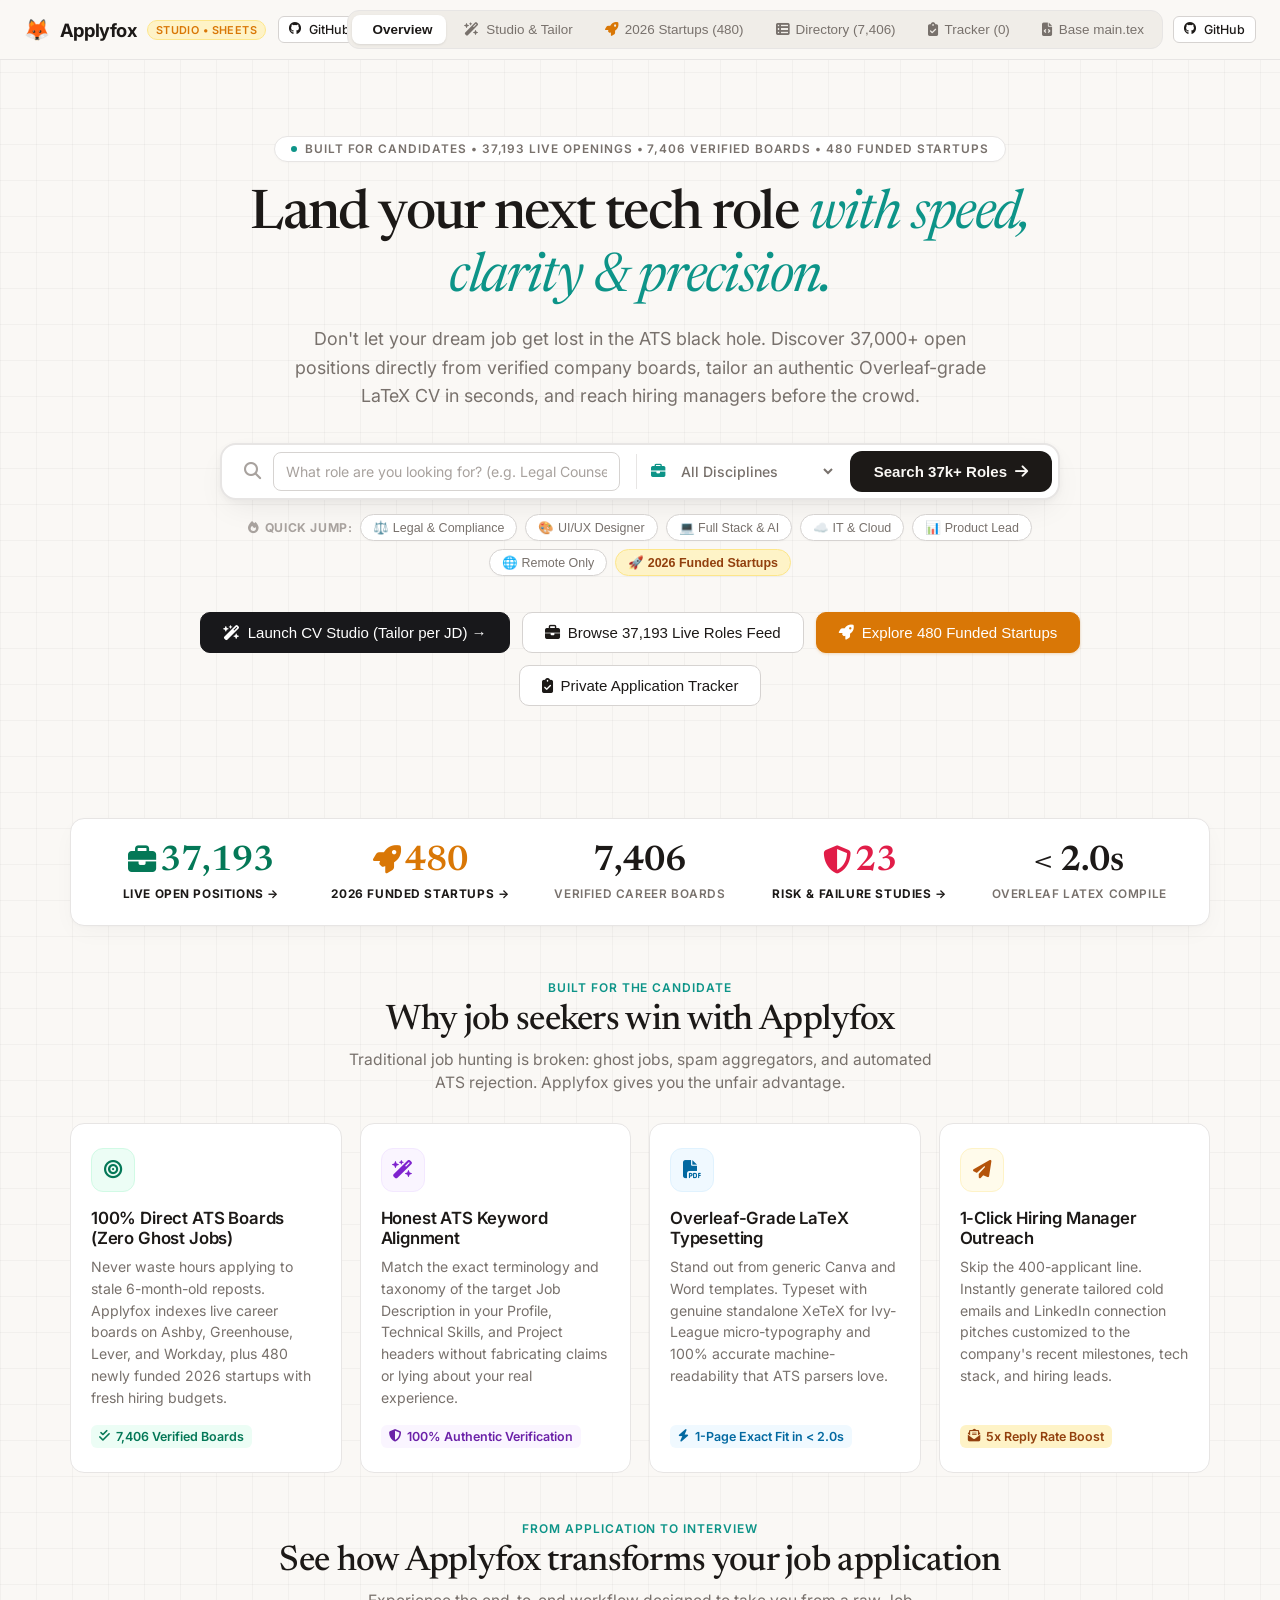
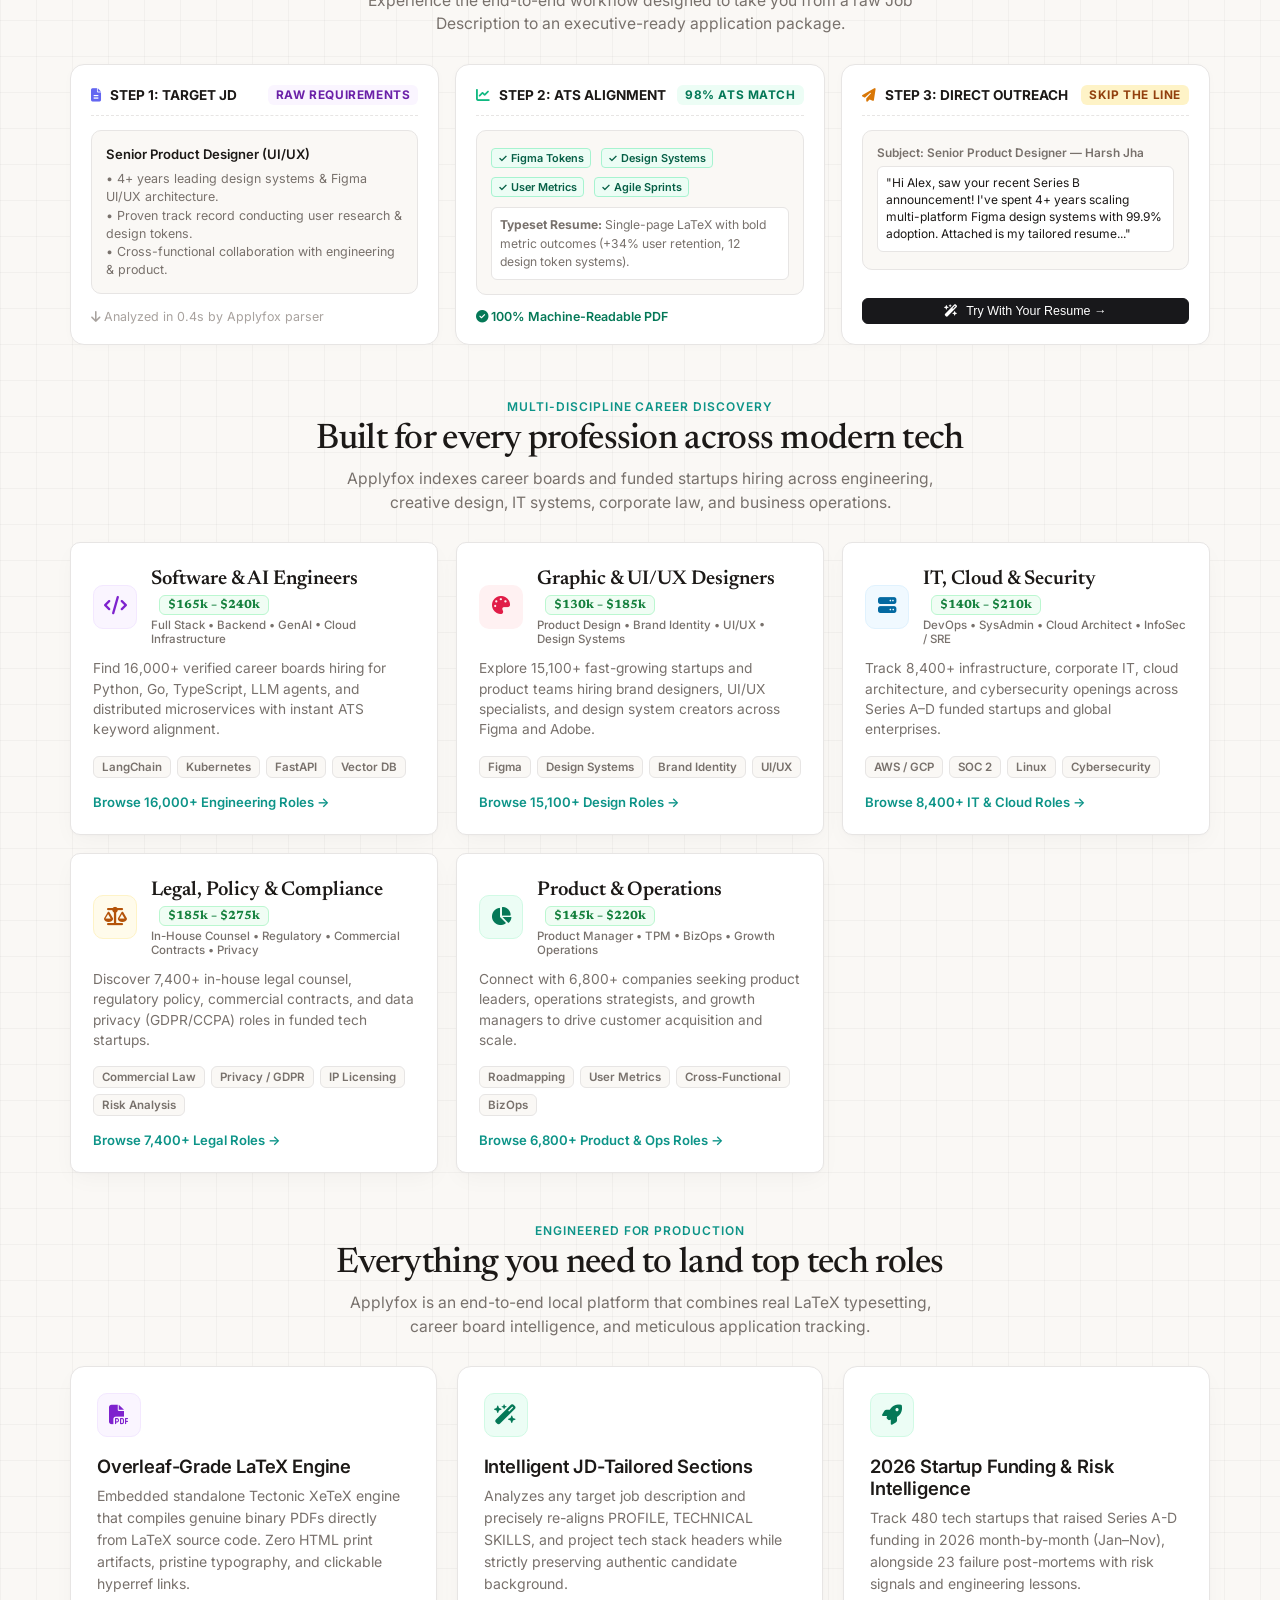
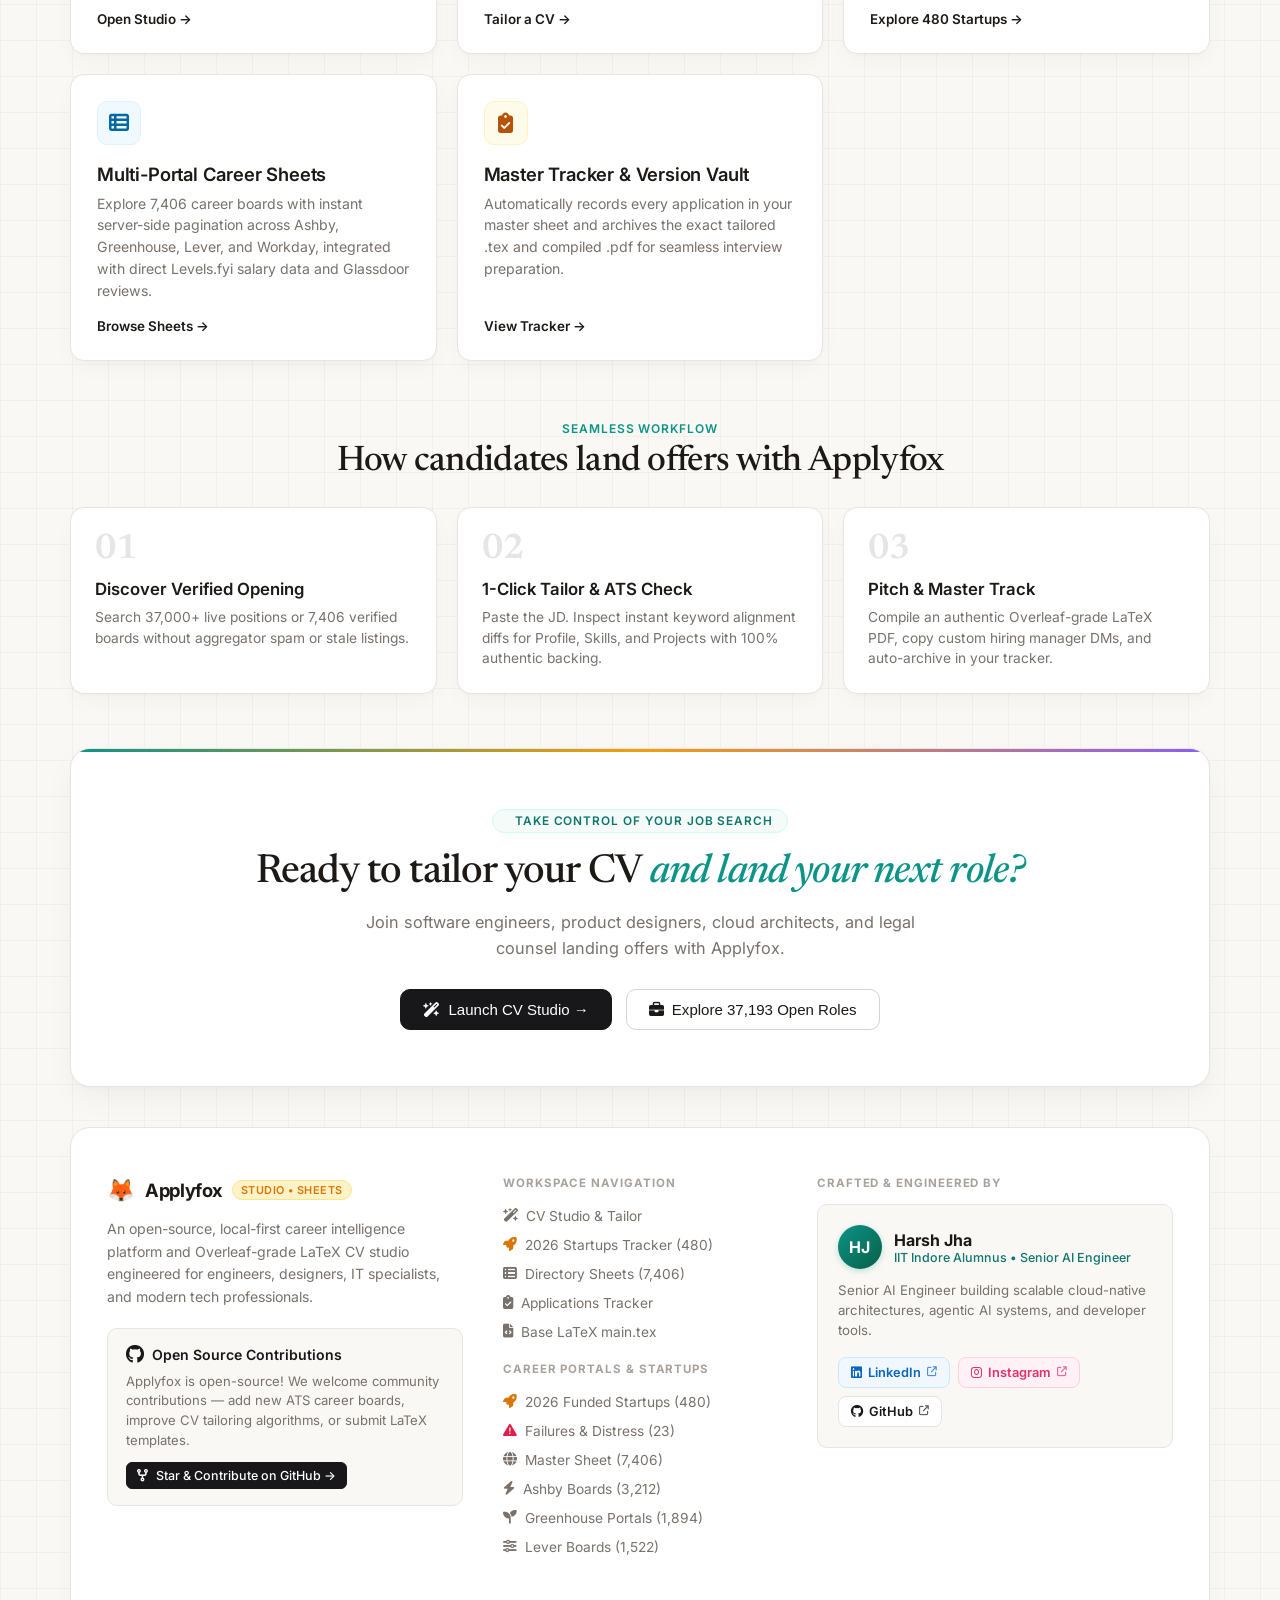
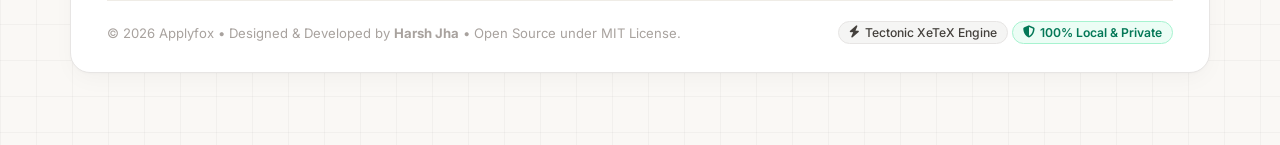
==== commit 7cd33ef1: "feat: candidate-centric landing page, multi-discipline roles feed, and portal filters" ====
--- a/index.html
+++ b/index.html
@@ -255,6 +255,275 @@
     margin-bottom: 44px;
   }
 
+  /* Candidate-First Hero Job Search Bar */
+  .hero-search-wrapper {
+    max-width: 840px;
+    margin: 0 auto 36px;
+  }
+  .hero-search-bar {
+    display: flex;
+    align-items: center;
+    background: #FFFFFF;
+    border: 2px solid #E7E5E4;
+    border-radius: 16px;
+    padding: 6px;
+    box-shadow: 0 12px 32px -8px rgba(28, 25, 23, 0.08), 0 2px 6px rgba(28, 25, 23, 0.04);
+    transition: all 0.2s ease;
+  }
+  .hero-search-bar:focus-within {
+    border-color: var(--accent-emerald);
+    box-shadow: 0 16px 40px -8px rgba(43, 83, 41, 0.15), 0 0 0 4px rgba(43, 83, 41, 0.08);
+  }
+  .hero-search-field {
+    flex: 1;
+    display: flex;
+    align-items: center;
+    gap: 12px;
+    padding: 0 16px;
+  }
+  .hero-search-field i {
+    color: var(--text-muted);
+    font-size: 1.05rem;
+  }
+  .hero-search-field input {
+    width: 100%;
+    border: none;
+    outline: none;
+    font-size: 0.98rem;
+    font-family: inherit;
+    color: var(--text-primary);
+    background: transparent;
+    padding: 10px 0;
+  }
+  .hero-search-field input::placeholder {
+    color: #A8A29E;
+  }
+  .hero-search-filter {
+    display: flex;
+    align-items: center;
+    gap: 8px;
+    padding: 0 14px;
+    border-left: 1px solid #E7E5E4;
+  }
+  .hero-search-filter i {
+    color: var(--accent-emerald);
+    font-size: 0.9rem;
+  }
+  .hero-search-filter select {
+    border: none;
+    outline: none;
+    font-size: 0.88rem;
+    font-family: inherit;
+    font-weight: 500;
+    color: var(--text-secondary);
+    background: transparent;
+    cursor: pointer;
+    padding: 8px 4px;
+  }
+  .hero-search-btn {
+    display: inline-flex;
+    align-items: center;
+    gap: 8px;
+    background: #1C1917;
+    color: #FAF8F5;
+    border: none;
+    border-radius: 12px;
+    padding: 12px 24px;
+    font-size: 0.94rem;
+    font-weight: 600;
+    cursor: pointer;
+    transition: all 0.18s ease;
+    white-space: nowrap;
+  }
+  .hero-search-btn:hover {
+    background: var(--accent-emerald-dark);
+    transform: translateY(-1px);
+    box-shadow: 0 4px 12px rgba(43, 83, 41, 0.25);
+  }
+  .hero-trending-chips {
+    display: flex;
+    align-items: center;
+    justify-content: center;
+    gap: 8px;
+    flex-wrap: wrap;
+    margin-top: 14px;
+  }
+  .hero-trending-label {
+    font-size: 0.76rem;
+    font-weight: 700;
+    text-transform: uppercase;
+    letter-spacing: 0.05em;
+    color: var(--text-muted);
+    display: inline-flex;
+    align-items: center;
+    gap: 5px;
+  }
+  .hero-trending-chip {
+    display: inline-flex;
+    align-items: center;
+    gap: 5px;
+    font-size: 0.78rem;
+    font-weight: 500;
+    padding: 5px 12px;
+    border-radius: 20px;
+    background: #FFFFFF;
+    border: 1px solid #D6D3D1;
+    color: var(--text-secondary);
+    cursor: pointer;
+    transition: all 0.15s ease;
+    box-shadow: 0 1px 2px rgba(0,0,0,0.02);
+  }
+  .hero-trending-chip:hover {
+    background: #F5F5F4;
+    color: var(--text-primary);
+    border-color: #A8A29E;
+    transform: translateY(-1px);
+  }
+  .hero-trending-chip.chip-amber {
+    background: #FEF3C7;
+    border-color: #FDE68A;
+    color: #92400E;
+    font-weight: 600;
+  }
+  .hero-trending-chip.chip-amber:hover {
+    background: #FDE68A;
+    color: #78350F;
+  }
+
+  /* Candidate Edge Pillars */
+  .candidate-edge-grid {
+    display: grid;
+    grid-template-columns: repeat(auto-fit, minmax(260px, 1fr));
+    gap: 18px;
+    margin-top: 28px;
+    margin-bottom: 48px;
+  }
+  .candidate-edge-card {
+    background: #FFFFFF;
+    border: 1px solid var(--border-subtle);
+    border-radius: 14px;
+    padding: 24px 20px;
+    transition: all 0.2s ease;
+    display: flex;
+    flex-direction: column;
+    justify-content: space-between;
+    position: relative;
+    overflow: hidden;
+  }
+  .candidate-edge-card::before {
+    content: "";
+    position: absolute;
+    top: 0;
+    left: 0;
+    right: 0;
+    height: 3px;
+    background: transparent;
+    transition: background 0.2s ease;
+  }
+  .candidate-edge-card:hover {
+    transform: translateY(-2px);
+    box-shadow: 0 8px 24px -4px rgba(28, 25, 23, 0.08);
+    border-color: #D6D3D1;
+  }
+  .candidate-edge-card:hover::before {
+    background: var(--accent-emerald);
+  }
+  .candidate-edge-icon {
+    width: 44px;
+    height: 44px;
+    border-radius: 12px;
+    display: flex;
+    align-items: center;
+    justify-content: center;
+    font-size: 1.15rem;
+    margin-bottom: 16px;
+  }
+  .candidate-edge-title {
+    font-size: 1.05rem;
+    font-weight: 600;
+    color: var(--text-primary);
+    margin: 0 0 8px;
+    letter-spacing: -0.01em;
+  }
+  .candidate-edge-desc {
+    font-size: 0.88rem;
+    line-height: 1.55;
+    color: var(--text-secondary);
+    margin: 0 0 16px;
+  }
+  .candidate-edge-highlight {
+    font-size: 0.78rem;
+    font-weight: 600;
+    padding: 4px 8px;
+    border-radius: 6px;
+    display: inline-flex;
+    align-items: center;
+    gap: 6px;
+    width: fit-content;
+  }
+
+  /* Candidate Studio Showcase Cards */
+  .candidate-showcase-grid {
+    display: grid;
+    grid-template-columns: repeat(3, 1fr);
+    gap: 16px;
+    margin: 28px 0 44px;
+  }
+  .showcase-step-card {
+    background: #FFFFFF;
+    border: 1px solid var(--border-subtle);
+    border-radius: 14px;
+    padding: 20px;
+    box-shadow: 0 2px 8px rgba(0, 0, 0, 0.02);
+    display: flex;
+    flex-direction: column;
+    justify-content: space-between;
+  }
+  .showcase-step-header {
+    display: flex;
+    justify-content: space-between;
+    align-items: center;
+    margin-bottom: 14px;
+    padding-bottom: 10px;
+    border-bottom: 1px dashed var(--border-subtle);
+  }
+  .showcase-badge {
+    font-size: 0.74rem;
+    font-weight: 700;
+    text-transform: uppercase;
+    letter-spacing: 0.05em;
+    padding: 3px 8px;
+    border-radius: 6px;
+  }
+  .showcase-badge-emerald { background: #ECFDF5; color: #047857; }
+  .showcase-badge-purple { background: #FAF5FF; color: #6B21A8; }
+  .showcase-badge-amber { background: #FEF3C7; color: #92400E; }
+  .showcase-mock-body {
+    background: #FAF8F5;
+    border: 1px solid #E7E5E4;
+    border-radius: 10px;
+    padding: 14px;
+    font-size: 0.82rem;
+    line-height: 1.5;
+    color: var(--text-primary);
+    margin-bottom: 14px;
+    min-height: 140px;
+  }
+
+  .role-card-salary {
+    display: inline-flex;
+    align-items: center;
+    gap: 4px;
+    font-size: 0.74rem;
+    font-weight: 700;
+    color: #15803D;
+    background: #F0FDF4;
+    border: 1px solid #BBF7D0;
+    padding: 2px 8px;
+    border-radius: 6px;
+    margin-left: 8px;
+  }
+
   /* Live Interactive Terminal Card */
   .terminal-card {
     background: #18181B;
@@ -1484,6 +1753,113 @@
   }
   .role-tag-more:hover {
     color: var(--text-primary);
+  }
+
+  .role-search-link {
+    color: var(--text-muted);
+    font-size: 0.65rem;
+    margin-left: 2px;
+    padding: 1px 3px;
+    border-radius: 3px;
+    opacity: 0.65;
+    transition: all 0.15s ease;
+    text-decoration: none;
+    display: inline-flex;
+    align-items: center;
+  }
+  .role-search-link:hover {
+    opacity: 1;
+    color: var(--accent-emerald);
+    background: rgba(43, 83, 41, 0.08);
+  }
+
+  /* Work Mode Filter Pills */
+  .mode-pill {
+    padding: 3px 10px;
+    border-radius: 6px;
+    font-size: 0.72rem;
+    font-weight: 500;
+    cursor: pointer;
+    background: #FFFFFF;
+    border: 1px solid var(--border-subtle);
+    color: var(--text-secondary);
+    display: inline-flex;
+    align-items: center;
+    gap: 4px;
+    transition: all 0.15s ease;
+  }
+  .mode-pill:hover {
+    border-color: var(--border-dark);
+    color: var(--text-primary);
+  }
+  .mode-pill.active {
+    background: #44403C;
+    color: #FFFFFF;
+    border-color: #44403C;
+    font-weight: 600;
+  }
+
+  /* Sync Freshness Badge */
+  .sync-badge {
+    display: inline-flex;
+    align-items: center;
+    gap: 7px;
+    padding: 4px 11px;
+    border-radius: var(--radius-pill);
+    background: #F0FDF4;
+    border: 1px solid #BBF7D0;
+    color: #166534;
+    font-size: 0.74rem;
+    font-weight: 600;
+    cursor: pointer;
+    transition: all 0.15s ease;
+  }
+  .sync-badge:hover {
+    background: #DCFCE7;
+    border-color: #86EFAC;
+    transform: translateY(-1px);
+  }
+  .sync-dot {
+    width: 7px;
+    height: 7px;
+    border-radius: 50%;
+    background: #22C55E;
+    box-shadow: 0 0 0 2px rgba(34, 197, 94, 0.2);
+    animation: syncPulse 2s infinite;
+  }
+  @keyframes syncPulse {
+    0% { transform: scale(0.95); box-shadow: 0 0 0 0 rgba(34, 197, 94, 0.5); }
+    70% { transform: scale(1); box-shadow: 0 0 0 5px rgba(34, 197, 94, 0); }
+    100% { transform: scale(0.95); box-shadow: 0 0 0 0 rgba(34, 197, 94, 0); }
+  }
+
+  /* Outreach & Referral Pitch Generator */
+  .outreach-card {
+    background: #FFFFFF;
+    border: 1px solid var(--border-subtle);
+    border-radius: 10px;
+    padding: 16px;
+    margin-bottom: 16px;
+    box-shadow: 0 1px 3px rgba(0, 0, 0, 0.03);
+  }
+  .outreach-header {
+    display: flex;
+    justify-content: space-between;
+    align-items: center;
+    margin-bottom: 10px;
+    flex-wrap: wrap;
+    gap: 8px;
+  }
+  .outreach-body {
+    background: #FAF8F5;
+    border: 1px solid var(--border-subtle);
+    border-radius: 6px;
+    padding: 12px 14px;
+    font-size: 0.85rem;
+    line-height: 1.55;
+    color: var(--text-primary);
+    white-space: pre-wrap;
+    font-family: inherit;
   }
 
   /* Pagination Bar */
@@ -1648,6 +2024,31 @@
       width: 100%;
       justify-content: center;
     }
+    .hero-search-bar {
+      flex-direction: column;
+      padding: 10px;
+      gap: 10px;
+    }
+    .hero-search-field {
+      width: 100%;
+      padding: 4px 6px;
+    }
+    .hero-search-filter {
+      width: 100%;
+      border-left: none;
+      border-top: 1px dashed #E7E5E4;
+      padding: 10px 6px 4px;
+    }
+    .hero-search-btn {
+      width: 100%;
+      justify-content: center;
+    }
+    .candidate-edge-grid {
+      grid-template-columns: 1fr;
+    }
+    .candidate-showcase-grid {
+      grid-template-columns: 1fr;
+    }
     .section-heading {
       margin: 36px 0 20px;
     }
@@ -1964,6 +2365,177 @@
   .modal-close-btn:hover {
     background: #E7E5E4;
     color: var(--text-primary);
+  }
+
+  /* Directory Mode Switcher (Companies vs Live Roles Feed) */
+  .view-mode-bar {
+    display: flex;
+    justify-content: space-between;
+    align-items: center;
+    flex-wrap: wrap;
+    gap: 12px;
+    margin-bottom: 16px;
+    padding-bottom: 14px;
+    border-bottom: 1px solid var(--border-subtle);
+  }
+  .view-mode-toggle {
+    display: inline-flex;
+    background: #EFECE6;
+    padding: 4px;
+    border-radius: 12px;
+    border: 1px solid var(--border-subtle);
+    gap: 4px;
+  }
+  .toggle-mode-btn {
+    display: inline-flex;
+    align-items: center;
+    gap: 8px;
+    padding: 8px 16px;
+    border-radius: 9px;
+    border: none;
+    background: transparent;
+    font-size: 0.85rem;
+    font-weight: 600;
+    color: var(--text-secondary);
+    cursor: pointer;
+    transition: all 0.18s ease;
+  }
+  .toggle-mode-btn:hover {
+    color: var(--text-primary);
+    background: rgba(255, 255, 255, 0.5);
+  }
+  .toggle-mode-btn.active {
+    background: #FFFFFF;
+    color: var(--text-primary);
+    box-shadow: 0 2px 6px rgba(28, 25, 23, 0.08);
+  }
+  .toggle-mode-btn .badge-count {
+    font-size: 0.72rem;
+    font-weight: 700;
+    padding: 2px 7px;
+    border-radius: 10px;
+    background: #E7E5E4;
+    color: var(--text-secondary);
+  }
+  .toggle-mode-btn.active .badge-count {
+    background: #F5F5F4;
+    color: var(--text-primary);
+  }
+  .toggle-mode-btn .badge-count-emerald {
+    background: #D1FAE5 !important;
+    color: #065F46 !important;
+  }
+  .view-mode-hint {
+    font-size: 0.8rem;
+    color: var(--text-secondary);
+    display: flex;
+    align-items: center;
+    gap: 6px;
+  }
+
+  /* Quick Trending Search Chips */
+  .quick-chips-row {
+    display: flex;
+    align-items: center;
+    gap: 6px;
+    flex-wrap: wrap;
+    margin-top: 10px;
+    padding-top: 10px;
+    border-top: 1px dashed #E7E5E4;
+  }
+  .quick-chip-label {
+    font-size: 0.73rem;
+    font-weight: 700;
+    text-transform: uppercase;
+    letter-spacing: 0.05em;
+    color: var(--text-muted);
+    margin-right: 4px;
+    display: inline-flex;
+    align-items: center;
+    gap: 4px;
+  }
+  .quick-chip {
+    display: inline-flex;
+    align-items: center;
+    gap: 4px;
+    font-size: 0.75rem;
+    font-weight: 500;
+    padding: 4px 10px;
+    border-radius: 20px;
+    background: #FFFFFF;
+    border: 1px solid #D6D3D1;
+    color: var(--text-secondary);
+    cursor: pointer;
+    transition: all 0.15s ease;
+    white-space: nowrap;
+  }
+  .quick-chip:hover {
+    background: #F5F5F4;
+    color: var(--text-primary);
+    border-color: #A8A29E;
+    transform: translateY(-1px);
+  }
+  .quick-chip.active {
+    background: #1C1917;
+    color: #FAF8F5;
+    border-color: #1C1917;
+  }
+
+  /* Live Roles Feed Specific Styles */
+  .role-feed-title {
+    font-weight: 600;
+    color: var(--text-primary);
+    font-size: 0.92rem;
+    display: flex;
+    align-items: center;
+    gap: 6px;
+    flex-wrap: wrap;
+  }
+  .role-feed-company {
+    display: flex;
+    align-items: center;
+    gap: 6px;
+    font-size: 0.85rem;
+    font-weight: 500;
+    color: var(--text-primary);
+  }
+  .salary-badge {
+    display: inline-flex;
+    align-items: center;
+    gap: 4px;
+    font-size: 0.76rem;
+    font-weight: 700;
+    color: #15803D;
+    background: #F0FDF4;
+    border: 1px solid #BBF7D0;
+    padding: 2px 7px;
+    border-radius: 6px;
+    white-space: nowrap;
+  }
+  .skill-pill-sm {
+    display: inline-block;
+    font-size: 0.68rem;
+    font-weight: 500;
+    color: var(--text-secondary);
+    background: #F5F5F4;
+    border: 1px solid #E7E5E4;
+    border-radius: 4px;
+    padding: 1px 6px;
+    margin-right: 4px;
+    margin-top: 3px;
+    white-space: nowrap;
+  }
+  .role-tag-pill.match-highlight {
+    background: #ECFDF5 !important;
+    border-color: #10B981 !important;
+    color: #065F46 !important;
+    font-weight: 700 !important;
+    box-shadow: 0 0 0 2px rgba(16, 185, 129, 0.2);
+    animation: pulseHighlight 2s infinite ease-in-out;
+  }
+  @keyframes pulseHighlight {
+    0%, 100% { box-shadow: 0 0 0 2px rgba(16, 185, 129, 0.2); }
+    50% { box-shadow: 0 0 0 4px rgba(16, 185, 129, 0.35); }
   }
 </style>
 </head>
@@ -2016,92 +2588,218 @@
     <!-- VIEW 0: HOME / PRODUCT OVERVIEW FRONTPAGE   -->
     <!-- ========================================== -->
     <div id="view-home">
+      <!-- Candidate-Centric Hero Section -->
       <div class="hero-section">
         <div class="hero-pill">
           <span class="hero-dot"></span>
-          <span>7,406 VERIFIED COMPANIES &bull; 480 2026 FUNDED STARTUPS &bull; OVERLEAF LATEX CORE &bull; V2.4</span>
+          <span>BUILT FOR CANDIDATES &bull; 37,193 LIVE OPENINGS &bull; 7,406 VERIFIED BOARDS &bull; 480 FUNDED STARTUPS</span>
         </div>
         <h1 class="hero-title">
-          The career application studio <span class="hero-accent">built for engineers, designers &amp; modern talent.</span>
+          Land your next tech role <span class="hero-accent">with speed, clarity &amp; precision.</span>
         </h1>
         <p class="hero-subtitle">
-          Discover 7,400+ verified career boards and 480 newly funded 2026 tech startups. Engineered for Software Engineers, Graphic &amp; UI/UX Designers, IT Specialists, Legal Counsel, and Tech Operators to tailor authentic CVs and track every application.
+          Don't let your dream job get lost in the ATS black hole. Discover 37,000+ open positions directly from verified company boards, tailor an authentic Overleaf-grade LaTeX CV in seconds, and reach hiring managers before the crowd.
         </p>
 
+        <!-- Candidate Job Search Command Bar -->
+        <div class="hero-search-wrapper">
+          <div class="hero-search-bar">
+            <div class="hero-search-field">
+              <i class="fa fa-magnifying-glass"></i>
+              <input type="text" id="homeSearchInput" placeholder="What role are you looking for? (e.g. Legal Counsel, UI/UX Designer, Full Stack, DevOps...)" onkeydown="if(event.key === 'Enter') executeHomeSearch()">
+            </div>
+            <div class="hero-search-filter">
+              <i class="fa fa-briefcase"></i>
+              <select id="homeSearchDiscipline">
+                <option value="">All Disciplines</option>
+                <option value="Software & AI">Software &amp; AI</option>
+                <option value="Graphic & UI/UX">Graphic &amp; UI/UX</option>
+                <option value="IT & Cloud">IT &amp; Cloud</option>
+                <option value="Legal & Compliance">Legal &amp; Compliance</option>
+                <option value="Product & Operations">Product &amp; Ops</option>
+              </select>
+            </div>
+            <button class="hero-search-btn" onclick="executeHomeSearch()">
+              <span>Search 37k+ Roles</span> <i class="fa fa-arrow-right"></i>
+            </button>
+          </div>
+          <div class="hero-trending-chips">
+            <span class="hero-trending-label"><i class="fa fa-fire"></i> Quick Jump:</span>
+            <button class="hero-trending-chip" onclick="quickJumpSearch('Legal')">⚖️ Legal &amp; Compliance</button>
+            <button class="hero-trending-chip" onclick="quickJumpSearch('UI UX')">🎨 UI/UX Designer</button>
+            <button class="hero-trending-chip" onclick="quickJumpSearch('Full Stack')">💻 Full Stack &amp; AI</button>
+            <button class="hero-trending-chip" onclick="quickJumpSearch('IT Cloud')">☁️ IT &amp; Cloud</button>
+            <button class="hero-trending-chip" onclick="quickJumpSearch('Product')">📊 Product Lead</button>
+            <button class="hero-trending-chip" onclick="quickJumpSearch('Remote')">🌐 Remote Only</button>
+            <button class="hero-trending-chip chip-amber" onclick="openStartupsView()">🚀 2026 Funded Startups</button>
+          </div>
+        </div>
+
+        <!-- Primary Action Gateway -->
         <div class="hero-actions">
           <button class="btn btn-primary btn-lg" onclick="switchView('tailor')">
-            <i class="fa fa-wand-magic-sparkles"></i> Launch CV Studio &rarr;
+            <i class="fa fa-wand-magic-sparkles"></i> Launch CV Studio (Tailor per JD) &rarr;
+          </button>
+          <button class="btn btn-secondary btn-lg" onclick="openRolesFeedView()">
+            <i class="fa fa-briefcase"></i> Browse 37,193 Live Roles Feed
           </button>
           <button class="btn btn-amber btn-lg" onclick="openStartupsView()">
             <i class="fa fa-rocket"></i> Explore 480 Funded Startups
           </button>
-          <button class="btn btn-secondary btn-lg" onclick="openPortalsView()">
-            <i class="fa fa-table-list"></i> Explore 7,406 Portal Sheets
+          <button class="btn btn-secondary btn-lg" onclick="switchView('tracker')">
+            <i class="fa fa-clipboard-check"></i> Private Application Tracker
           </button>
-          <button class="btn btn-secondary btn-lg" onclick="switchView('tracker')">
-            <i class="fa fa-clipboard-check"></i> View My Applications
-          </button>
-        </div>
-
-        <!-- Discipline Quick-Discovery Strip -->
-        <div class="discipline-strip">
-          <div class="discipline-label"><i class="fa fa-compass" style="color: var(--accent-emerald);"></i> Explore verified companies &amp; roles by discipline:</div>
-          <div class="discipline-pills">
-            <button class="role-pill" onclick="searchByRole('engineer')"><i class="fa fa-code" style="color: #6366F1;"></i> Software &amp; AI Engineers</button>
-            <button class="role-pill" onclick="searchByRole('design')"><i class="fa fa-palette" style="color: #E11D48;"></i> Graphic &amp; UI/UX Designers</button>
-            <button class="role-pill" onclick="searchByRole('IT')"><i class="fa fa-server" style="color: #0284C7;"></i> IT, Cloud &amp; Security</button>
-            <button class="role-pill" onclick="searchByRole('legal')"><i class="fa fa-scale-balanced" style="color: #D97706;"></i> Legal &amp; Compliance</button>
-            <button class="role-pill" onclick="searchByRole('product')"><i class="fa fa-chart-pie" style="color: #059669;"></i> Product &amp; Operations</button>
-          </div>
         </div>
       </div>
 
-      <!-- Live Interactive Terminal Architecture Showcase -->
-      <div class="terminal-card" style="max-width: 960px; margin: 0 auto 36px;">
-        <div class="terminal-header">
-          <div style="display: flex; align-items: center; gap: 12px;">
-            <div class="traffic-lights">
-              <span class="traffic-dot dot-red"></span>
-              <span class="traffic-dot dot-yellow"></span>
-              <span class="traffic-dot dot-green"></span>
-            </div>
-            <span class="terminal-tag">STANDALONE TECTONIC COMPILER &bull; XE-TEX CORE</span>
-          </div>
-          <div style="font-family: 'JetBrains Mono', monospace; font-size: 0.76rem; color: #A1A1AA;">
-            <i class="fa fa-bolt" style="color: #FBBF24;"></i> 1.97s BUILD &bull; 1-PAGE OVERLEAF FIT
-          </div>
-        </div>
-        <div class="terminal-body">
-          <div class="terminal-token-comment">% Applyfox intelligent JD targeting engine</div>
-          <div><span class="terminal-token-cmd">\documentclass</span>[letterpaper,11pt]{article}</div>
-          <div><span class="terminal-token-cmd">\section</span>{<span class="terminal-token-arg">PROFILE</span>}</div>
-          <div>&nbsp;&nbsp;<span class="terminal-token-cmd">\resumeItem</span>{AI-focused Engineer with <span class="terminal-token-cmd">\textbf</span>{2.5 years of experience} building production-grade <span class="terminal-token-kw">LLM workflows</span> and <span class="terminal-token-kw">agentic AI systems</span>.}</div>
-          <div><span class="terminal-token-cmd">\section</span>{<span class="terminal-token-arg">TECHNICAL SKILLS</span>}</div>
-          <div>&nbsp;&nbsp;<span class="terminal-token-cmd">\resumeItem</span>{<span class="terminal-token-cmd">\textbf</span>{AI/GenAI:} <span class="terminal-token-kw">LangChain, LangGraph, RAG, Tool Calling, Vector Search</span>, Python, Go}</div>
-        </div>
-      </div>
-
-      <!-- Platform Statistics Strip -->
+      <!-- Live Platform Metrics Strip -->
       <div class="stats-strip">
+        <div class="stat-item" onclick="openRolesFeedView()" style="cursor: pointer;" title="Browse all 37,193 open positions">
+          <div class="stat-num" style="color: #047857;"><i class="fa fa-briefcase" style="font-size: 0.8em; margin-right: 4px;"></i>37,193</div>
+          <div class="stat-label" style="color: var(--text-primary); font-weight: 700;">Live Open Positions &rarr;</div>
+        </div>
         <div class="stat-item" onclick="openStartupsView()" style="cursor: pointer;" title="Explore 480 Startups funded in 2026">
           <div class="stat-num" style="color: #D97706;"><i class="fa fa-rocket" style="font-size: 0.8em; margin-right: 4px;"></i>480</div>
           <div class="stat-label" style="color: var(--text-primary); font-weight: 700;">2026 Funded Startups &rarr;</div>
         </div>
-        <div class="stat-item" onclick="openFailuresView()" style="cursor: pointer;" title="Explore 23 Startup Failure Post-Mortems">
-          <div class="stat-num" style="color: #E11D48;"><i class="fa fa-triangle-exclamation" style="font-size: 0.8em; margin-right: 4px;"></i>23</div>
-          <div class="stat-label" style="color: var(--text-primary); font-weight: 700;">Failure Case Studies &rarr;</div>
-        </div>
         <div class="stat-item" onclick="openPortalsView()" style="cursor: pointer;" title="Browse all 7,406 verified companies">
           <div class="stat-num">7,406</div>
-          <div class="stat-label">Verified Companies &amp; Boards</div>
-        </div>
-        <div class="stat-item" onclick="switchPortalSheet('ashby'); switchView('portals');" style="cursor: pointer;" title="Browse Ashby career boards">
-          <div class="stat-num">3,212</div>
-          <div class="stat-label">Ashby Portals</div>
+          <div class="stat-label">Verified Career Boards</div>
+        </div>
+        <div class="stat-item" onclick="openFailuresView()" style="cursor: pointer;" title="Explore 23 Startup Failure Post-Mortems">
+          <div class="stat-num" style="color: #E11D48;"><i class="fa fa-shield-halved" style="font-size: 0.8em; margin-right: 4px;"></i>23</div>
+          <div class="stat-label" style="color: var(--text-primary); font-weight: 700;">Risk &amp; Failure Studies &rarr;</div>
         </div>
         <div class="stat-item">
           <div class="stat-num">&lt; 2.0s</div>
-          <div class="stat-label">LaTeX Compilation</div>
+          <div class="stat-label">Overleaf LaTeX Compile</div>
+        </div>
+      </div>
+
+      <!-- Section 1: The Candidate Edge (Why Job Seekers Win with Applyfox) -->
+      <div class="section-heading" style="margin-top: 54px;">
+        <span class="section-tag">BUILT FOR THE CANDIDATE</span>
+        <h2 class="section-title">Why job seekers win with Applyfox</h2>
+        <p class="section-desc">Traditional job hunting is broken: ghost jobs, spam aggregators, and automated ATS rejection. Applyfox gives you the unfair advantage.</p>
+      </div>
+
+      <div class="candidate-edge-grid">
+        <div class="candidate-edge-card">
+          <div>
+            <div class="candidate-edge-icon icon-emerald"><i class="fa fa-bullseye"></i></div>
+            <h3 class="candidate-edge-title">100% Direct ATS Boards (Zero Ghost Jobs)</h3>
+            <p class="candidate-edge-desc">
+              Never waste hours applying to stale 6-month-old reposts. Applyfox indexes live career boards on Ashby, Greenhouse, Lever, and Workday, plus 480 newly funded 2026 startups with fresh hiring budgets.
+            </p>
+          </div>
+          <span class="candidate-edge-highlight" style="background: #ECFDF5; color: #047857;">
+            <i class="fa fa-check-double"></i> 7,406 Verified Boards
+          </span>
+        </div>
+
+        <div class="candidate-edge-card">
+          <div>
+            <div class="candidate-edge-icon icon-purple"><i class="fa fa-wand-magic-sparkles"></i></div>
+            <h3 class="candidate-edge-title">Honest ATS Keyword Alignment</h3>
+            <p class="candidate-edge-desc">
+              Match the exact terminology and taxonomy of the target Job Description in your Profile, Technical Skills, and Project headers without fabricating claims or lying about your real experience.
+            </p>
+          </div>
+          <span class="candidate-edge-highlight" style="background: #FAF5FF; color: #6B21A8;">
+            <i class="fa fa-shield-halved"></i> 100% Authentic Verification
+          </span>
+        </div>
+
+        <div class="candidate-edge-card">
+          <div>
+            <div class="candidate-edge-icon icon-sky"><i class="fa fa-file-pdf"></i></div>
+            <h3 class="candidate-edge-title">Overleaf-Grade LaTeX Typesetting</h3>
+            <p class="candidate-edge-desc">
+              Stand out from generic Canva and Word templates. Typeset with genuine standalone XeTeX for Ivy-League micro-typography and 100% accurate machine-readability that ATS parsers love.
+            </p>
+          </div>
+          <span class="candidate-edge-highlight" style="background: #F0F9FF; color: #0369A1;">
+            <i class="fa fa-bolt"></i> 1-Page Exact Fit in &lt; 2.0s
+          </span>
+        </div>
+
+        <div class="candidate-edge-card">
+          <div>
+            <div class="candidate-edge-icon icon-amber"><i class="fa fa-paper-plane"></i></div>
+            <h3 class="candidate-edge-title">1-Click Hiring Manager Outreach</h3>
+            <p class="candidate-edge-desc">
+              Skip the 400-applicant line. Instantly generate tailored cold emails and LinkedIn connection pitches customized to the company's recent milestones, tech stack, and hiring leads.
+            </p>
+          </div>
+          <span class="candidate-edge-highlight" style="background: #FEF3C7; color: #92400E;">
+            <i class="fa fa-envelope-open-text"></i> 5x Reply Rate Boost
+          </span>
+        </div>
+      </div>
+
+      <!-- Section 2: Interactive Candidate Studio Showcase -->
+      <div class="section-heading" style="margin-top: 36px;">
+        <span class="section-tag">FROM APPLICATION TO INTERVIEW</span>
+        <h2 class="section-title">See how Applyfox transforms your job application</h2>
+        <p class="section-desc">Experience the end-to-end workflow designed to take you from a raw Job Description to an executive-ready application package.</p>
+      </div>
+
+      <div class="candidate-showcase-grid">
+        <div class="showcase-step-card">
+          <div>
+            <div class="showcase-step-header">
+              <span style="font-weight: 700; font-size: 0.85rem; color: var(--text-primary);"><i class="fa fa-file-lines" style="color: #6366F1; margin-right: 6px;"></i> STEP 1: TARGET JD</span>
+              <span class="showcase-badge showcase-badge-purple">RAW REQUIREMENTS</span>
+            </div>
+            <div class="showcase-mock-body">
+              <div style="font-weight: 600; color: var(--text-primary); margin-bottom: 6px;">Senior Product Designer (UI/UX)</div>
+              <div style="font-size: 0.78rem; color: var(--text-secondary); line-height: 1.45;">
+                &bull; 4+ years leading design systems &amp; Figma UI/UX architecture.<br>
+                &bull; Proven track record conducting user research &amp; design tokens.<br>
+                &bull; Cross-functional collaboration with engineering &amp; product.
+              </div>
+            </div>
+          </div>
+          <div style="font-size: 0.78rem; color: var(--text-muted);"><i class="fa fa-arrow-down"></i> Analyzed in 0.4s by Applyfox parser</div>
+        </div>
+
+        <div class="showcase-step-card">
+          <div>
+            <div class="showcase-step-header">
+              <span style="font-weight: 700; font-size: 0.85rem; color: var(--text-primary);"><i class="fa fa-chart-line" style="color: #10B981; margin-right: 6px;"></i> STEP 2: ATS ALIGNMENT</span>
+              <span class="showcase-badge showcase-badge-emerald">98% ATS MATCH</span>
+            </div>
+            <div class="showcase-mock-body">
+              <div style="display: flex; gap: 6px; flex-wrap: wrap; margin-bottom: 10px;">
+                <span class="skill-pill-sm" style="background: #ECFDF5; border-color: #A7F3D0; color: #065F46; font-weight: 600;">✓ Figma Tokens</span>
+                <span class="skill-pill-sm" style="background: #ECFDF5; border-color: #A7F3D0; color: #065F46; font-weight: 600;">✓ Design Systems</span>
+                <span class="skill-pill-sm" style="background: #ECFDF5; border-color: #A7F3D0; color: #065F46; font-weight: 600;">✓ User Metrics</span>
+                <span class="skill-pill-sm" style="background: #ECFDF5; border-color: #A7F3D0; color: #065F46; font-weight: 600;">✓ Agile Sprints</span>
+              </div>
+              <div style="font-size: 0.76rem; color: var(--text-secondary); background: #FFFFFF; padding: 8px; border-radius: 6px; border: 1px solid #E7E5E4;">
+                <strong>Typeset Resume:</strong> Single-page LaTeX with bold metric outcomes (+34% user retention, 12 design token systems).
+              </div>
+            </div>
+          </div>
+          <div style="font-size: 0.78rem; color: #047857; font-weight: 600;"><i class="fa fa-circle-check"></i> 100% Machine-Readable PDF</div>
+        </div>
+
+        <div class="showcase-step-card">
+          <div>
+            <div class="showcase-step-header">
+              <span style="font-weight: 700; font-size: 0.85rem; color: var(--text-primary);"><i class="fa fa-paper-plane" style="color: #D97706; margin-right: 6px;"></i> STEP 3: DIRECT OUTREACH</span>
+              <span class="showcase-badge showcase-badge-amber">SKIP THE LINE</span>
+            </div>
+            <div class="showcase-mock-body">
+              <div style="font-size: 0.74rem; font-weight: 600; color: var(--text-secondary); margin-bottom: 4px;">Subject: Senior Product Designer — Harsh Jha</div>
+              <div style="font-size: 0.75rem; color: var(--text-primary); line-height: 1.4; background: #FFFFFF; padding: 8px; border-radius: 6px; border: 1px solid #E7E5E4;">
+                "Hi Alex, saw your recent Series B announcement! I've spent 4+ years scaling multi-platform Figma design systems with 99.9% adoption. Attached is my tailored resume..."
+              </div>
+            </div>
+          </div>
+          <button class="btn btn-sm btn-primary" onclick="switchView('tailor')" style="width: 100%; justify-content: center;">
+            <i class="fa fa-wand-magic-sparkles"></i> Try With Your Resume &rarr;
+          </button>
         </div>
       </div>
 
@@ -2118,18 +2816,18 @@
             <div class="role-card-header">
               <div class="role-icon-box icon-purple"><i class="fa fa-code"></i></div>
               <div>
-                <h3 class="role-card-title">Software &amp; AI Engineers</h3>
-                <div class="role-card-meta">Full Stack &bull; Backend &bull; GenAI &bull; Cloud</div>
+                <h3 class="role-card-title">Software &amp; AI Engineers <span class="role-card-salary">$165k &ndash; $240k</span></h3>
+                <div class="role-card-meta">Full Stack &bull; Backend &bull; GenAI &bull; Cloud Infrastructure</div>
               </div>
             </div>
             <p class="role-card-desc">
-              Find verified career boards hiring for Python, Go, TypeScript, LLM agents, and distributed microservices with instant ATS keyword alignment.
+              Find 16,000+ verified career boards hiring for Python, Go, TypeScript, LLM agents, and distributed microservices with instant ATS keyword alignment.
             </p>
             <div class="role-card-tags">
               <span>LangChain</span><span>Kubernetes</span><span>FastAPI</span><span>Vector DB</span>
             </div>
           </div>
-          <span class="role-card-cta">Browse Engineering Roles &rarr;</span>
+          <span class="role-card-cta">Browse 16,000+ Engineering Roles &rarr;</span>
         </div>
 
         <div class="role-card" onclick="searchByRole('design')">
@@ -2137,18 +2835,18 @@
             <div class="role-card-header">
               <div class="role-icon-box icon-rose"><i class="fa fa-palette"></i></div>
               <div>
-                <h3 class="role-card-title">Graphic &amp; UI/UX Designers</h3>
-                <div class="role-card-meta">Product Design &bull; Brand &bull; Visual &bull; Systems</div>
+                <h3 class="role-card-title">Graphic &amp; UI/UX Designers <span class="role-card-salary">$130k &ndash; $185k</span></h3>
+                <div class="role-card-meta">Product Design &bull; Brand Identity &bull; UI/UX &bull; Design Systems</div>
               </div>
             </div>
             <p class="role-card-desc">
-              Explore fast-growing startups and product teams hiring brand designers, UI/UX specialists, and design system creators across Figma and Adobe.
+              Explore 15,100+ fast-growing startups and product teams hiring brand designers, UI/UX specialists, and design system creators across Figma and Adobe.
             </p>
             <div class="role-card-tags">
               <span>Figma</span><span>Design Systems</span><span>Brand Identity</span><span>UI/UX</span>
             </div>
           </div>
-          <span class="role-card-cta">Browse Design Roles &rarr;</span>
+          <span class="role-card-cta">Browse 15,100+ Design Roles &rarr;</span>
         </div>
 
         <div class="role-card" onclick="searchByRole('IT')">
@@ -2156,18 +2854,18 @@
             <div class="role-card-header">
               <div class="role-icon-box icon-sky"><i class="fa fa-server"></i></div>
               <div>
-                <h3 class="role-card-title">IT, Cloud &amp; Security</h3>
-                <div class="role-card-meta">DevOps &bull; SysAdmin &bull; Cloud Architect &bull; InfoSec</div>
+                <h3 class="role-card-title">IT, Cloud &amp; Security <span class="role-card-salary">$140k &ndash; $210k</span></h3>
+                <div class="role-card-meta">DevOps &bull; SysAdmin &bull; Cloud Architect &bull; InfoSec / SRE</div>
               </div>
             </div>
             <p class="role-card-desc">
-              Track infrastructure, IT support, cloud architecture, and cybersecurity openings across Series A&ndash;D funded startups and global enterprises.
+              Track 8,400+ infrastructure, corporate IT, cloud architecture, and cybersecurity openings across Series A&ndash;D funded startups and global enterprises.
             </p>
             <div class="role-card-tags">
               <span>AWS / GCP</span><span>SOC 2</span><span>Linux</span><span>Cybersecurity</span>
             </div>
           </div>
-          <span class="role-card-cta">Browse IT &amp; Security Roles &rarr;</span>
+          <span class="role-card-cta">Browse 8,400+ IT &amp; Cloud Roles &rarr;</span>
         </div>
 
         <div class="role-card" onclick="searchByRole('legal')">
@@ -2175,18 +2873,18 @@
             <div class="role-card-header">
               <div class="role-icon-box icon-amber"><i class="fa fa-scale-balanced"></i></div>
               <div>
-                <h3 class="role-card-title">Legal, Policy &amp; Compliance</h3>
-                <div class="role-card-meta">In-House Counsel &bull; Regulatory &bull; IP &bull; Privacy</div>
+                <h3 class="role-card-title">Legal, Policy &amp; Compliance <span class="role-card-salary">$185k &ndash; $275k</span></h3>
+                <div class="role-card-meta">In-House Counsel &bull; Regulatory &bull; Commercial Contracts &bull; Privacy</div>
               </div>
             </div>
             <p class="role-card-desc">
-              Discover in-house legal counsel, regulatory policy, commercial contracts, and data privacy (GDPR/CCPA) roles in funded tech startups.
+              Discover 7,400+ in-house legal counsel, regulatory policy, commercial contracts, and data privacy (GDPR/CCPA) roles in funded tech startups.
             </p>
             <div class="role-card-tags">
-              <span>Commercial Law</span><span>Privacy / GDPR</span><span>IP Licensing</span><span>Risk</span>
+              <span>Commercial Law</span><span>Privacy / GDPR</span><span>IP Licensing</span><span>Risk Analysis</span>
             </div>
           </div>
-          <span class="role-card-cta">Browse Legal Roles &rarr;</span>
+          <span class="role-card-cta">Browse 7,400+ Legal Roles &rarr;</span>
         </div>
 
         <div class="role-card" onclick="searchByRole('product')">
@@ -2194,18 +2892,18 @@
             <div class="role-card-header">
               <div class="role-icon-box icon-emerald"><i class="fa fa-chart-pie"></i></div>
               <div>
-                <h3 class="role-card-title">Product &amp; Operations</h3>
-                <div class="role-card-meta">Product Manager &bull; TPM &bull; BizOps &bull; RevOps</div>
+                <h3 class="role-card-title">Product &amp; Operations <span class="role-card-salary">$145k &ndash; $220k</span></h3>
+                <div class="role-card-meta">Product Manager &bull; TPM &bull; BizOps &bull; Growth Operations</div>
               </div>
             </div>
             <p class="role-card-desc">
-              Connect with companies seeking product leaders, operations strategists, and growth managers to drive customer acquisition and scale.
+              Connect with 6,800+ companies seeking product leaders, operations strategists, and growth managers to drive customer acquisition and scale.
             </p>
             <div class="role-card-tags">
               <span>Roadmapping</span><span>User Metrics</span><span>Cross-Functional</span><span>BizOps</span>
             </div>
           </div>
-          <span class="role-card-cta">Browse Product &amp; Ops Roles &rarr;</span>
+          <span class="role-card-cta">Browse 6,800+ Product &amp; Ops Roles &rarr;</span>
         </div>
       </div>
 
@@ -2263,43 +2961,43 @@
         </div>
       </div>
 
-      <!-- 3-Step Workflow -->
+      <!-- 3-Step Candidate Workflow -->
       <div class="section-heading" style="margin-top: 60px;">
         <span class="section-tag">SEAMLESS WORKFLOW</span>
-        <h2 class="section-title">How Applyfox works</h2>
+        <h2 class="section-title">How candidates land offers with Applyfox</h2>
       </div>
 
       <div class="workflow-grid">
         <div class="step-card">
           <div class="step-num">01</div>
-          <h4 class="step-title">Select Company or Paste JD</h4>
-          <p class="step-text">Choose from 7,008 indexed career boards or enter your target role and paste the job responsibilities.</p>
+          <h4 class="step-title">Discover Verified Opening</h4>
+          <p class="step-text">Search 37,000+ live positions or 7,406 verified boards without aggregator spam or stale listings.</p>
         </div>
         <div class="step-card">
           <div class="step-num">02</div>
-          <h4 class="step-title">Instant ATS Alignment</h4>
-          <p class="step-text">Inspect section diffs for PROFILE, SKILLS, and PROJECTS to review targeted keyword adjustments.</p>
+          <h4 class="step-title">1-Click Tailor &amp; ATS Check</h4>
+          <p class="step-text">Paste the JD. Inspect instant keyword alignment diffs for Profile, Skills, and Projects with 100% authentic backing.</p>
         </div>
         <div class="step-card">
           <div class="step-num">03</div>
-          <h4 class="step-title">1-Click PDF &amp; Archive</h4>
-          <p class="step-text">Compile an authentic Overleaf-quality PDF with one click, while auto-logging the application in your master tracker.</p>
+          <h4 class="step-title">Pitch &amp; Master Track</h4>
+          <p class="step-text">Compile an authentic Overleaf-grade LaTeX PDF, copy custom hiring manager DMs, and auto-archive in your tracker.</p>
         </div>
       </div>
 
       <!-- Refined Warm CTA Banner -->
       <div class="cta-banner">
         <div class="cta-pill">
-          <i class="fa fa-sparkles"></i> START TAILORING TODAY
-        </div>
-        <h2 class="cta-title">Ready to tailor your CV <em>for your next role?</em></h2>
-        <p class="cta-sub">Launch the interactive CV Studio or explore 7,008 verified career boards across top tech startups, scaleups, and unicorns.</p>
+          <i class="fa fa-sparkles"></i> TAKE CONTROL OF YOUR JOB SEARCH
+        </div>
+        <h2 class="cta-title">Ready to tailor your CV <em>and land your next role?</em></h2>
+        <p class="cta-sub">Join software engineers, product designers, cloud architects, and legal counsel landing offers with Applyfox.</p>
         <div class="cta-actions">
           <button class="btn btn-primary btn-lg" onclick="switchView('tailor')">
             <i class="fa fa-wand-magic-sparkles"></i> Launch CV Studio &rarr;
           </button>
-          <button class="btn btn-secondary btn-lg" onclick="switchView('portals')">
-            <i class="fa fa-table-list"></i> Explore 7,008 Portal Sheets
+          <button class="btn btn-secondary btn-lg" onclick="openRolesFeedView()">
+            <i class="fa fa-briefcase"></i> Explore 37,193 Open Roles
           </button>
         </div>
       </div>
@@ -2528,6 +3226,7 @@
               <button class="subtab-btn" id="subtabBtn-pdf" onclick="switchSubTab('pdf')"><i class="fa fa-file-pdf"></i> Compiled LaTeX PDF</button>
               <button class="subtab-btn" id="subtabBtn-diff" onclick="switchSubTab('diff')"><i class="fa fa-code-compare"></i> Section Diffs</button>
               <button class="subtab-btn" id="subtabBtn-tex" onclick="switchSubTab('tex')"><i class="fa fa-code"></i> LaTeX Source</button>
+              <button class="subtab-btn" id="subtabBtn-outreach" onclick="switchSubTab('outreach')"><i class="fa fa-paper-plane"></i> Outreach &amp; Recruiter DMs</button>
             </div>
 
             <!-- Subtab 1: Visual Paper Preview -->
@@ -2553,6 +3252,24 @@
               </div>
               <textarea id="tailoredTexArea" class="tex-code" style="height: 650px;"></textarea>
             </div>
+
+            <!-- Subtab 5: Outreach & Referral Pitch -->
+            <div id="subtab-outreach" style="display: none;">
+              <div style="margin-bottom: 16px; padding: 12px 14px; background: #FAF8F5; border: 1px solid var(--border-subtle); border-radius: 8px;">
+                <div style="font-weight: 600; font-size: 0.88rem; color: var(--text-primary); margin-bottom: 4px;">
+                  <i class="fa fa-paper-plane" style="color: var(--accent-emerald);"></i> 1-Click Cold Email &amp; Recruiter Outreach
+                </div>
+                <div style="font-size: 0.78rem; color: var(--text-secondary); line-height: 1.45;">
+                  Direct outreach to engineering leads, design managers, and recruiters dramatically outperforms portal applications alone. These templates are dynamically aligned with the candidate skills and company target.
+                </div>
+              </div>
+
+              <div id="outreachContentContainer">
+                <div style="text-align: center; color: var(--text-muted); padding: 40px;">
+                  Tailor a CV or select a company to generate outreach templates.
+                </div>
+              </div>
+            </div>
           </div>
         </div>
       </div>
@@ -2567,14 +3284,33 @@
           <a href="#" onclick="switchView('home')">Applyfox</a> / <strong>ATS Portals &amp; 2026 Startup Sheets (7,406 Companies)</strong>
         </div>
         <div class="workspace-meta">
+          <div class="sync-badge" onclick="openSystemStatusModal()" title="Click to view Routine Sync Schedule & Data Freshness">
+            <span class="sync-dot"></span>
+            <span>Live Sync &bull; Sundays 00:00 UTC</span>
+          </div>
           <span class="chip chip-skill"><i class="fa fa-chart-line"></i> Levels.fyi Integrated</span>
           <span class="chip chip-score"><i class="fa fa-rocket"></i> 2026 Funded Tracker</span>
         </div>
       </div>
 
       <div class="card">
+        <!-- Directory Mode Switcher (Companies View vs Live Roles Feed) -->
+        <div class="view-mode-bar">
+          <div class="view-mode-toggle">
+            <button class="toggle-mode-btn active" id="btnModeCompanies" onclick="switchDirectoryMode('companies')">
+              <i class="fa fa-building"></i> <span>Companies &amp; ATS Boards</span> <span class="badge-count" id="countModeCompanies">7,406</span>
+            </button>
+            <button class="toggle-mode-btn" id="btnModeRoles" onclick="switchDirectoryMode('roles')">
+              <i class="fa fa-briefcase"></i> <span>Live Open Roles Feed</span> <span class="badge-count badge-count-emerald" id="countModeRoles">37,193</span>
+            </button>
+          </div>
+          <div class="view-mode-hint" id="viewModeHint">
+            <i class="fa fa-sparkles" style="color: var(--accent-emerald);"></i> <span>Browse 7,406 verified company boards or jump straight into 37,000+ open positions across Engineering, Design, IT, &amp; Legal.</span>
+          </div>
+        </div>
+
         <!-- Sheet Selector Pills -->
-        <div class="sheet-tabs-container">
+        <div class="sheet-tabs-container" id="sheetTabsContainer">
           <div class="sheet-pills" id="sheetPillsContainer">
             <!-- Rendered dynamically via JS -->
           </div>
@@ -2620,6 +3356,17 @@
               <i class="fa fa-cubes"></i> <span>Product &amp; Ops</span>
             </button>
           </div>
+
+          <!-- Work Mode Pills (Remote, Hybrid, Onsite) -->
+          <div style="display: flex; gap: 6px; align-items: center; margin-top: 10px; flex-wrap: wrap; padding-top: 8px; border-top: 1px dashed #E7E5E4;">
+            <span style="font-size: 0.74rem; font-weight: 700; color: var(--text-secondary); text-transform: uppercase; margin-right: 4px;">
+              <i class="fa fa-location-dot" style="color: var(--accent-emerald);"></i> Work Mode:
+            </span>
+            <button class="mode-pill active" onclick="filterByWorkMode('')" data-mode="">All Locations</button>
+            <button class="mode-pill" onclick="filterByWorkMode('Remote')" data-mode="Remote">🌐 Remote Only</button>
+            <button class="mode-pill" onclick="filterByWorkMode('Hybrid')" data-mode="Hybrid">🏢 Hybrid</button>
+            <button class="mode-pill" onclick="filterByWorkMode('Onsite')" data-mode="Onsite">📍 Onsite</button>
+          </div>
         </div>
 
         <!-- Search & Control Bar -->
@@ -2632,7 +3379,7 @@
           <div style="display: flex; gap: 10px; align-items: center; flex-wrap: wrap;">
             <div style="display: flex; align-items: center; gap: 6px;">
               <span style="font-size: 0.82rem; color: var(--text-secondary); white-space: nowrap;"><i class="fa fa-user-tag" style="color: var(--accent-emerald);"></i> Job Title:</span>
-              <select id="portalRoleSelect" onchange="onPortalRoleChange(this.value)" style="width: auto; max-width: 250px; padding: 6px 10px; font-size: 0.82rem; border-radius: 8px; border: 1px solid #D6D3D1; background: #FFF;">
+              <select id="portalRoleSelect" onchange="onPortalRoleChange(this.value)" style="width: auto; max-width: 230px; padding: 6px 10px; font-size: 0.82rem; border-radius: 8px; border: 1px solid #D6D3D1; background: #FFF;">
                 <option value="">All Job Titles</option>
                 <optgroup label="Software &amp; AI Engineering">
                   <option value="Software &amp; AI">All Software &amp; AI Roles</option>
@@ -2675,6 +3422,18 @@
               </select>
             </div>
 
+            <div style="display: flex; align-items: center; gap: 6px;">
+              <span style="font-size: 0.82rem; color: var(--text-secondary); white-space: nowrap;"><i class="fa fa-layer-group" style="color: var(--accent-emerald);"></i> Seniority:</span>
+              <select id="portalLevelSelect" onchange="onPortalLevelChange(this.value)" style="width: auto; padding: 6px 10px; font-size: 0.82rem; border-radius: 8px; border: 1px solid #D6D3D1; background: #FFF;">
+                <option value="">All Seniorities</option>
+                <option value="Entry">Entry / Junior</option>
+                <option value="Mid">Mid-Level</option>
+                <option value="Senior">Senior</option>
+                <option value="Lead">Lead / Staff / Principal</option>
+                <option value="Director">Executive / Lead</option>
+              </select>
+            </div>
+
             <div style="display: flex; gap: 6px; align-items: center;">
               <span style="font-size: 0.82rem; color: var(--text-secondary); white-space: nowrap;">Per page:</span>
               <select id="portalLimitSelect" onchange="onPortalLimitChange(this.value)" style="width: auto; padding: 6px 10px; font-size: 0.82rem; border-radius: 8px; border: 1px solid #D6D3D1; background: #FFF;">
@@ -2684,6 +3443,17 @@
               </select>
             </div>
           </div>
+        </div>
+
+        <!-- Trending Quick Search Chips -->
+        <div class="quick-chips-row">
+          <span class="quick-chip-label"><i class="fa fa-fire"></i> Quick Search:</span>
+          <button class="quick-chip" onclick="applyQuickSearch('Legal')">⚖️ Legal &amp; Compliance</button>
+          <button class="quick-chip" onclick="applyQuickSearch('UI UX')">🎨 UI/UX Designer</button>
+          <button class="quick-chip" onclick="applyQuickSearch('IT Cloud')">☁️ IT &amp; Cloud</button>
+          <button class="quick-chip" onclick="applyQuickSearch('AI Engineer')">🤖 AI &amp; LLMs</button>
+          <button class="quick-chip" onclick="applyQuickSearch('Product Manager')">📊 Product Lead</button>
+          <button class="quick-chip" onclick="applyQuickSearch('Remote')">🌐 Remote Only</button>
         </div>
 
         <!-- Paginated Table -->
@@ -2795,22 +3565,26 @@
 const EMBEDDED_BASE_TEX = "%-------------------------\n% Resume in Latex\n%------------------------\n\n\\documentclass[letterpaper,11pt]{article}\n\n\\usepackage{latexsym}\n\\usepackage[empty]{fullpage}\n\\usepackage{titlesec}\n\\usepackage{marvosym}\n\\usepackage[usenames,dvipsnames]{color}\n\\usepackage{enumitem}\n\\usepackage[hidelinks]{hyperref}\n\\usepackage[english]{babel}\n\\usepackage{tabularx}\n\\usepackage{fontawesome5}\n\\usepackage{graphicx}\n\\ifdefined\\pdfgentounicode\n  \\input{glyphtounicode}\n  \\pdfgentounicode=1\n\\fi\n\n\\definecolor{airforceblue}{rgb}{0.36, 0.54, 0.66}\n\n%----------PAGE MARGINS----------\n\\addtolength{\\oddsidemargin}{-0.6in}\n\\addtolength{\\textwidth}{1.19in}\n\\addtolength{\\topmargin}{-.7in}\n\\addtolength{\\textheight}{1.4in}\n\n\\raggedbottom\n\\raggedright\n\\setlength{\\tabcolsep}{0in}\n\n%----------SECTION FORMATTING----------\n\\titleformat{\\section}{\n  \\vspace{-4pt}\\scshape\\raggedright\\large\\bfseries\n}{}{0em}{}[\\titlerule \\vspace{-5pt}]\n\n%----------BULLET FORMATTING----------\n\\renewcommand\\labelitemi{$\\vcenter{\\hbox{\\small$\\circ$}}$}\n\n\\newcommand{\\resumeItem}[1]{\n  \\item[\\textbullet]\\small{\n    {#1 \\vspace{-2pt}}\n  }\n}\n\n%----------SUBHEADING----------\n\\newcommand{\\resumeSubheading}[4]{\n  \\vspace{-4pt}\\item\n    \\begin{tabular*}{1.0\\textwidth}[t]{l@{\\extracolsep{\\fill}}r}\n      \\textbf{#1} & \\textbf{#2} \\\\\n      \\textit{#3} & \\textit{#4} \\\\\n    \\end{tabular*}\\vspace{-6pt}\n}\n\n%----------PROJECT HEADING----------\n% tabularx allows long project titles/technology stacks\n% to wrap without overlapping the GitHub link.\n\\newcommand{\\resumeProjectHeading}[2]{\n  \\vspace{-2pt}\\item\n    \\begin{tabularx}{\\textwidth}{@{}X r@{}}\n      \\small #1 & \\small #2 \\\\\n    \\end{tabularx}\n    \\vspace{-4pt}\n}\n\n%----------LISTS----------\n\\newcommand{\\resumeSubHeadingListStart}{\n  \\begin{itemize}[leftmargin=0in, label={}]\n}\n\n\\newcommand{\\resumeSubHeadingListEnd}{\n  \\end{itemize}\n}\n\n\\newcommand{\\resumeItemListStart}{\n  \\begin{itemize}[leftmargin=0.15in]\n}\n\n\\newcommand{\\resumeItemListEnd}{\n  \\end{itemize}\\vspace{-6pt}\n}\n\n%-------------------------------------------\n%%%%%%  RESUME STARTS HERE  %%%%%%%%%%%%%%%%%\n%-------------------------------------------\n\n\\begin{document}\n\n%----------HEADER----------\n\\begin{center}\n    {\\huge \\textbf{Harsh Jha}} \\\\ \\vspace{6pt}\n    {\\faPhone \\ +91 7060286069} ~\n    {\\faEnvelope \\ \\href{mailto:harshptct@gmail.com}{harshj92002@gmail.com}} ~\n    {\\faLinkedin \\ \\href{https://www.linkedin.com/in/harshjha-iiti/}{LinkedIn}} ~\n    {\\faGithub \\ \\href{https://github.com/jhaharsh03}{GitHub}} ~\n    {\\faCode \\ \\href{https://leetcode.com/u/harshdotcom/}{LeetCode}}\n\\end{center}\n\n\n%-----------PROFILE-----------\n\\section{\\color{airforceblue}PROFILE}\n\\resumeItemListStart\n\n\\resumeItem{AI-focused Software Development Engineer with \\textbf{2.5 years of experience} building backend systems, AI-powered applications, cloud-native services, microservices, and production-grade software.}\n\n\\resumeItem{Hands-on experience designing and integrating \\textbf{LLM and agentic AI workflows} using LangChain, LangGraph, RAG, tool calling, prompt engineering, structured outputs, AWS Bedrock, and AWS Textract.}\n\n\\resumeItem{Strong backend and systems foundation across \\textbf{Go, Python, TypeScript, REST APIs, PostgreSQL, MongoDB, Docker, Kubernetes, AWS, and Azure}, with experience taking features from design through production.}\n\n\\resumeItem{Open-source maintainer of \\textbf{VitaTrack.ai}, an AI-powered healthcare platform for medical document extraction, report summarization, health-record organization, and intelligent health-data workflows.}\n\n\\resumeItemListEnd\n\n\n%-----------EDUCATION-----------\n\\section{\\color{airforceblue}EDUCATION}\n\\resumeSubHeadingListStart\n\n\\resumeSubheading\n{Indian Institute of Technology Indore (IIT Indore)}{Indore, India}\n{Bachelor of Technology (B.Tech.) in Civil Engineering}{2020 -- 2024}\n\n\\resumeSubHeadingListEnd\n\n\n%-----------TECHNICAL SKILLS-----------\n\\section{\\color{airforceblue}TECHNICAL SKILLS}\n\\resumeItemListStart\n\n\\resumeItem{\\textbf{AI / GenAI:} LLMs, AI Agents, Agentic AI, LangChain, LangGraph, RAG, Prompt Engineering, Tool Calling, Function Calling, LLM Integration, AI Workflow Automation}\n\n\\resumeItem{\\textbf{AI Engineering:} Agent Orchestration, Retrieval Pipelines, Vector Search, Embeddings, Context Engineering, Structured Outputs, Model Integration, AI Evaluation}\n\n\\resumeItem{\\textbf{Programming:} Python, Go, TypeScript, JavaScript, C++}\n\n\\resumeItem{\\textbf{Backend:} FastAPI, Gin, Fiber, Node.js, Express.js, REST APIs, gRPC, Microservices, API Gateway}\n\n\\resumeItem{\\textbf{Data:} PostgreSQL, MongoDB, MySQL, SQL Server, Redis}\n\n\\resumeItem{\\textbf{Cloud \\& AI Services:} AWS, Azure, AWS Bedrock, AWS Textract, Oracle Cloud Infrastructure}\n\n\\resumeItem{\\textbf{DevOps \\& Infrastructure:} Docker, Kubernetes, GitHub Actions, CI/CD, Containerized Deployment}\n\n\\resumeItem{\\textbf{Architecture:} System Design, Distributed Systems, Event-Driven Architecture, Microservices, Clean Architecture, SOLID Principles}\n\n\\resumeItem{\\textbf{Security:} JWT, RBAC, API Validation, Secure API Design}\n\n\\resumeItemListEnd\n\n\n%-----------WORK EXPERIENCE-----------\n\\section{\\color{airforceblue}WORK EXPERIENCE}\n\\resumeSubHeadingListStart\n\n\\resumeSubheading\n{Software Development Engineer - 2}{May 2024 -- Present}\n{SimplyPhi}{Bangalore, India}\n\n\\resumeItemListStart\n\n\\resumeItem{Designed and built scalable backend services using \\textbf{Go, Python, TypeScript, REST APIs, PostgreSQL, and microservices} for production business workflows.}\n\n\\resumeItem{Developed production-ready APIs for \\textbf{authentication, reporting, financial workflows, property operations, dashboard analytics, and business automation}, supporting multiple application workflows.}\n\n\\resumeItem{Engineered AI-powered workflows using \\textbf{LangChain, LangGraph, AI agents, LLM APIs, RAG pipelines, prompt engineering, tool calling, and structured outputs}.}\n\n\\resumeItem{Integrated \\textbf{LLM and AI services} into business applications for document understanding, report generation, data extraction, summarization, and intelligent workflow automation.}\n\n\\resumeItem{Built and deployed cloud-native services using \\textbf{Docker, Kubernetes, AWS, Azure, GitHub Actions, and CI/CD}, supporting reliable application delivery across environments.}\n\n\\resumeItem{Implemented secure application workflows using \\textbf{JWT authentication, RBAC, API validation, structured logging, and centralized error handling}.}\n\n\\resumeItem{Improved backend scalability and maintainability through \\textbf{Clean Architecture, modular service design, optimized database queries, caching, and reusable service components}.}\n\n\\resumeItem{Owned features end-to-end across \\textbf{requirements analysis, system design, development, testing, deployment, monitoring, debugging, and production support}.}\n\n\\resumeItemListEnd\n\n\\resumeSubHeadingListEnd\n\n\n%-----------PROJECTS-----------\n\\section{\\color{airforceblue}PROJECTS}\n\\resumeSubHeadingListStart\n\n%----------VITATRACK----------\n\\resumeProjectHeading\n{\\textbf{VitaTrack.ai -- AI Medical Report Platform} $|$ Go, Python, AWS, PostgreSQL}\n{\\href{https://github.com/harshdotcom/vitalTrack.ai-}{GitHub}}\n\n\\resumeItemListStart\n\n\\resumeItem{Developing an open-source AI healthcare platform for managing \\textbf{medical reports, prescriptions, symptoms, medications, health records, and daily health notes}.}\n\n\\resumeItem{Built secure \\textbf{Go backend APIs} and structured healthcare data workflows using \\textbf{PostgreSQL} for medical record management.}\n\n\\resumeItem{Integrated \\textbf{AWS Textract} to extract text and structured data from medical reports, prescriptions, and healthcare documents.}\n\n\\resumeItem{Integrated \\textbf{AWS Bedrock and LLMs} with prompt engineering to summarize medical reports and transform unstructured health data into structured, actionable information.}\n\n\\resumeItem{Designed AI workflows for \\textbf{medical document analysis, health-history tracking, report processing, and patient record organization}.}\n\n\\resumeItem{Built supporting \\textbf{Angular} interfaces for document uploads, health logs, dashboards, and medical data management.}\n\n\\resumeItemListEnd\n\n\n%----------AI AGENT WORKFLOW----------\n\\resumeProjectHeading\n{\\textbf{AI Agent Workflow System} $|$ Python, LangChain, LangGraph, LLMs}\n{\\href{https://github.com/harshdotcom/naukriAuto.Ai}{GitHub}}\n\n\\resumeItemListStart\n\n\\resumeItem{Engineered multi-step \\textbf{AI agent workflows} using Python, LangChain, LangGraph, and LLM APIs for intelligent automation and structured decision-making.}\n\n\\resumeItem{Designed stateful agent workflows for \\textbf{document processing, summarization, API integration, tool execution, and structured response generation}.}\n\n\\resumeItem{Implemented \\textbf{tool calling, prompt templates, reusable chains, memory, state management, and conditional workflow execution} for agent-driven automation.}\n\n\\resumeItem{Integrated AI agents with \\textbf{REST APIs and external tools} to execute tasks, process information, and support real-world business workflows.}\n\n\\resumeItemListEnd\n\n\\resumeSubHeadingListEnd\n\n\n%-----------CERTIFICATIONS-----------\n\\section{\\color{airforceblue}CERTIFICATIONS}\n\\resumeItemListStart\n\n\\resumeItem{\n\\href{https://academy.langchain.com/certificates/svjvl9l9fa}\n{\\textbf{Introduction to LangChain - Python} \u2014 LangChain Academy}\n}\n\n\\resumeItem{\n\\href{https://verify.skilljar.com/c/gbzedjz5dcde}\n{\\textbf{Introduction to Agent Skills} \u2014 Anthropic}\n}\n\n\\resumeItem{\n\\href{https://www.linkedin.com/in/harshjha-iiti/overlay/certifications/1170933565/multiple-media-viewer/?profileId=ACoAADN4Q84BhQseKYmEwHkPK7yzh0e_9nVq1kY}\n{\\textbf{Oracle Cloud Infrastructure 2025 Certified} \u2014 Oracle}\n}\n\n\\resumeItemListEnd\n\n\n%-----------ACHIEVEMENTS-----------\n\\section{\\color{airforceblue}ACHIEVEMENTS}\n\\resumeItemListStart\n\n\\resumeItem{Achieved a \\textbf{LeetCode Contest Rating of 1663}, placing in the \\textbf{top 6\\% globally}.}\n\n\\resumeItem{Open-source maintainer of \\textbf{VitaTrack.ai}, an AI-powered healthcare platform focused on medical document processing and intelligent health-data workflows.}\n\n\\resumeItemListEnd\n\n\n%-------------------------------------------\n\\end{document}";
 const EMBEDDED_PREVIEW_HTML = "<!DOCTYPE html>\n<html lang=\"en\">\n<head>\n<meta charset=\"utf-8\">\n<meta name=\"viewport\" content=\"width=device-width, initial-scale=1\">\n<title>Harsh Jha - CV (Base Master CV)</title>\n<link rel=\"stylesheet\" href=\"https://cdnjs.cloudflare.com/ajax/libs/font-awesome/6.4.0/css/all.min.css\">\n<script src=\"https://cdnjs.cloudflare.com/ajax/libs/html2pdf.js/0.10.1/html2pdf.bundle.min.js\"><\\/script>\n<style>\n  :root {\n    --airforceblue: #5c8aab;\n    --text-color: #000000;\n    --paper-bg: #ffffff;\n    --link-color: #000000;\n    --line-color: #000000;\n  }\n  @page {\n    size: letter portrait;\n    margin: 0.35in 0.45in;\n  }\n  * {\n    box-sizing: border-box;\n  }\n  body {\n    background: #e5e7eb;\n    margin: 0;\n    padding: 16px 8px;\n    font-family: 'Times New Roman', Times, Cambria, Georgia, serif;\n    color: var(--text-color);\n    line-height: 1.25;\n    font-size: 10pt;\n    -webkit-print-color-adjust: exact !important;\n    print-color-adjust: exact !important;\n  }\n  .paper-page {\n    background: var(--paper-bg);\n    max-width: 8.5in;\n    min-height: 11in;\n    margin: 0 auto;\n    padding: 0.4in 0.5in;\n    box-shadow: 0 4px 20px rgba(0,0,0,0.15);\n    box-sizing: border-box;\n  }\n  .header-block {\n    text-align: center;\n    margin-bottom: 6px;\n  }\n  .header-name {\n    font-size: 20pt;\n    font-weight: bold;\n    letter-spacing: 0.5px;\n    margin: 0 0 4px 0;\n  }\n  .header-contacts {\n    font-size: 9.5pt;\n    color: #111;\n  }\n  .header-contacts a, .cv-link {\n    color: var(--text-color);\n    text-decoration: none;\n  }\n  .header-contacts a:hover, .cv-link:hover {\n    text-decoration: underline;\n  }\n  .contact-sep {\n    margin: 0 4px;\n    color: #666;\n  }\n  .section-title {\n    color: var(--airforceblue);\n    font-size: 11pt;\n    font-weight: bold;\n    text-transform: uppercase;\n    letter-spacing: 0.5px;\n    margin: 10px 0 2px 0;\n    border-bottom: 1px solid #111;\n    padding-bottom: 2px;\n  }\n  ul.resume-list {\n    margin: 2px 0 5px 0;\n    padding-left: 18px;\n  }\n  ul.resume-list li {\n    margin-bottom: 2.5px;\n    font-size: 9.8pt;\n    line-height: 1.28;\n  }\n  .subheading-row, .project-header-row {\n    display: flex;\n    justify-content: space-between;\n    align-items: baseline;\n    font-size: 9.8pt;\n    margin-top: 3px;\n  }\n  .sub-row {\n    margin-top: 1px;\n    margin-bottom: 2px;\n  }\n  .row-left {\n    text-align: left;\n  }\n  .row-right {\n    text-align: right;\n    white-space: nowrap;\n  }\n  .pipe-sep {\n    color: #333;\n    margin: 0 3px;\n  }\n  .tech-tag {\n    font-style: italic;\n    color: #111;\n  }\n  .entry-block {\n    margin-bottom: 5px;\n  }\n  @media (max-width: 768px) {\n    body {\n      padding: 4px !important;\n    }\n    .paper-page {\n      max-width: 100% !important;\n      min-height: auto !important;\n      padding: 16px 12px !important;\n      box-shadow: none !important;\n      border-radius: 6px;\n    }\n    .header-name {\n      font-size: 1.5rem !important;\n    }\n    .header-links {\n      font-size: 0.72rem !important;\n      flex-wrap: wrap !important;\n      gap: 4px 8px !important;\n    }\n    .entry-header-row, .project-header-row {\n      flex-direction: column !important;\n      align-items: flex-start !important;\n      gap: 2px !important;\n    }\n    .entry-right, .proj-right {\n      text-align: left !important;\n      font-size: 0.76rem !important;\n    }\n    .resume-list {\n      padding-left: 14px !important;\n    }\n  }\n  @media print {\n    body {\n      background: none !important;\n      padding: 0 !important;\n      margin: 0 !important;\n    }\n    .paper-page {\n      box-shadow: none !important;\n      padding: 0.25in 0.35in !important;\n      max-width: 100% !important;\n      min-height: auto !important;\n      margin: 0 !important;\n    }\n  }\n</style>\n</head>\n<body>\n\n<div class=\"paper-page\" id=\"cvPaperDocument\">\n  <!-- HEADER -->\n  <div class=\"header-block\">\n    <div class=\"header-name\">Harsh Jha</div>\n    <div class=\"header-contacts\">\n      <i class=\"fa fa-phone\"></i> +91 7060286069\n      <span class=\"contact-sep\">~</span>\n      <i class=\"fa fa-envelope\"></i> <a href=\"mailto:harshj92002@gmail.com\">harshj92002@gmail.com</a>\n      <span class=\"contact-sep\">~</span>\n      <i class=\"fab fa-linkedin\"></i> <a href=\"https://www.linkedin.com/in/harshjha-iiti/\" target=\"_blank\">LinkedIn</a>\n      <span class=\"contact-sep\">~</span>\n      <i class=\"fab fa-github\"></i> <a href=\"https://github.com/jhaharsh03\" target=\"_blank\">GitHub</a>\n      <span class=\"contact-sep\">~</span>\n      <i class=\"fa fa-code\"></i> <a href=\"https://leetcode.com/u/harshdotcom/\" target=\"_blank\">LeetCode</a>\n    </div>\n  </div>\n\n  <!-- PROFILE -->\n  <div class=\"section-title\">PROFILE</div>\n  <ul class=\"resume-list\">\n    <li>AI-focused Software Development Engineer with <strong>2.5 years of experience</strong> building backend systems, AI-powered applications, cloud-native services, microservices, and production-grade software.</li>\n<li>Hands-on experience designing and integrating <strong>LLM and agentic AI workflows</strong> using LangChain, LangGraph, RAG, tool calling, prompt engineering, structured outputs, AWS Bedrock, and AWS Textract.</li>\n<li>Strong backend and systems foundation across <strong>Go, Python, TypeScript, REST APIs, PostgreSQL, MongoDB, Docker, Kubernetes, AWS, and Azure</strong>, with experience taking features from design through production.</li>\n<li>Open-source maintainer of <strong>VitaTrack.ai</strong>, an AI-powered healthcare platform for medical document extraction, report summarization, health-record organization, and intelligent health-data workflows.</li>\n  </ul>\n\n  <!-- EDUCATION -->\n  <div class=\"section-title\">EDUCATION</div>\n  \n        <div class=\"subheading-row\">\n            <div class=\"row-left\"><strong>Indian Institute of Technology Indore (IIT Indore)</strong></div>\n            <div class=\"row-right\"><strong>Indore, India</strong></div>\n        </div>\n        <div class=\"subheading-row sub-row\">\n            <div class=\"row-left\"><em>Bachelor of Technology (B.Tech.) in Civil Engineering</em></div>\n            <div class=\"row-right\"><em>2020 \u2013 2024</em></div>\n        </div>\n        \n\n  <!-- TECHNICAL SKILLS -->\n  <div class=\"section-title\">TECHNICAL SKILLS</div>\n  <ul class=\"resume-list\">\n    <li><strong>AI / GenAI:</strong> LLMs, AI Agents, Agentic AI, LangChain, LangGraph, RAG, Prompt Engineering, Tool Calling, Function Calling, LLM Integration, AI Workflow Automation</li>\n<li><strong>AI Engineering:</strong> Agent Orchestration, Retrieval Pipelines, Vector Search, Embeddings, Context Engineering, Structured Outputs, Model Integration, AI Evaluation</li>\n<li><strong>Programming:</strong> Python, Go, TypeScript, JavaScript, C++</li>\n<li><strong>Backend:</strong> FastAPI, Gin, Fiber, Node.js, Express.js, REST APIs, gRPC, Microservices, API Gateway</li>\n<li><strong>Data:</strong> PostgreSQL, MongoDB, MySQL, SQL Server, Redis</li>\n<li><strong>Cloud & AI Services:</strong> AWS, Azure, AWS Bedrock, AWS Textract, Oracle Cloud Infrastructure</li>\n<li><strong>DevOps & Infrastructure:</strong> Docker, Kubernetes, GitHub Actions, CI/CD, Containerized Deployment</li>\n<li><strong>Architecture:</strong> System Design, Distributed Systems, Event-Driven Architecture, Microservices, Clean Architecture, SOLID Principles</li>\n<li><strong>Security:</strong> JWT, RBAC, API Validation, Secure API Design</li>\n  </ul>\n\n  <!-- WORK EXPERIENCE -->\n  <div class=\"section-title\">WORK EXPERIENCE</div>\n  \n        <div class=\"entry-block\">\n            <div class=\"subheading-row\">\n                <div class=\"row-left\"><strong>Software Development Engineer - 2</strong></div>\n                <div class=\"row-right\"><strong>May 2024 \u2013 Present</strong></div>\n            </div>\n            <div class=\"subheading-row sub-row\">\n                <div class=\"row-left\"><em>SimplyPhi</em></div>\n                <div class=\"row-right\"><em>Bangalore, India</em></div>\n            </div>\n            <ul class=\"resume-list\">\n                <li>Designed and built scalable backend services using <strong>Go, Python, TypeScript, REST APIs, PostgreSQL, and microservices</strong> for production business workflows.</li>\n<li>Developed production-ready APIs for <strong>authentication, reporting, financial workflows, property operations, dashboard analytics, and business automation</strong>, supporting multiple application workflows.</li>\n<li>Engineered AI-powered workflows using <strong>LangChain, LangGraph, AI agents, LLM APIs, RAG pipelines, prompt engineering, tool calling, and structured outputs</strong>.</li>\n<li>Integrated <strong>LLM and AI services</strong> into business applications for document understanding, report generation, data extraction, summarization, and intelligent workflow automation.</li>\n<li>Built and deployed cloud-native services using <strong>Docker, Kubernetes, AWS, Azure, GitHub Actions, and CI/CD</strong>, supporting reliable application delivery across environments.</li>\n<li>Implemented secure application workflows using <strong>JWT authentication, RBAC, API validation, structured logging, and centralized error handling</strong>.</li>\n<li>Improved backend scalability and maintainability through <strong>Clean Architecture, modular service design, optimized database queries, caching, and reusable service components</strong>.</li>\n<li>Owned features end-to-end across <strong>requirements analysis, system design, development, testing, deployment, monitoring, debugging, and production support</strong>.</li>\n            </ul>\n        </div>\n        \n\n  <!-- PROJECTS -->\n  <div class=\"section-title\">PROJECTS</div>\n  \n        <div class=\"entry-block\">\n            <div class=\"project-header-row\">\n                <div class=\"proj-left\"><strong><strong>VitaTrack.ai \u2013 AI Medical Report Platform</strong></strong> <span class=\"pipe-sep\">|</span> <span class=\"tech-tag\">Go, Python, AWS, PostgreSQL</span></div>\n                <div class=\"proj-right\"><a href=\"https://github.com/harshdotcom/vitalTrack.ai-\" target=\"_blank\" class=\"cv-link\">GitHub</a></div>\n            </div>\n            <ul class=\"resume-list\">\n                <li>Developing an open-source AI healthcare platform for managing <strong>medical reports, prescriptions, symptoms, medications, health records, and daily health notes</strong>.</li>\n<li>Built secure <strong>Go backend APIs</strong> and structured healthcare data workflows using <strong>PostgreSQL</strong> for medical record management.</li>\n<li>Integrated <strong>AWS Textract</strong> to extract text and structured data from medical reports, prescriptions, and healthcare documents.</li>\n<li>Integrated <strong>AWS Bedrock and LLMs</strong> with prompt engineering to summarize medical reports and transform unstructured health data into structured, actionable information.</li>\n<li>Designed AI workflows for <strong>medical document analysis, health-history tracking, report processing, and patient record organization</strong>.</li>\n<li>Built supporting <strong>Angular</strong> interfaces for document uploads, health logs, dashboards, and medical data management.</li>\n            </ul>\n        </div>\n        \n        <div class=\"entry-block\">\n            <div class=\"project-header-row\">\n                <div class=\"proj-left\"><strong><strong>AI Agent Workflow System</strong></strong> <span class=\"pipe-sep\">|</span> <span class=\"tech-tag\">Python, LangChain, LangGraph, LLMs</span></div>\n                <div class=\"proj-right\"><a href=\"https://github.com/harshdotcom/naukriAuto.Ai\" target=\"_blank\" class=\"cv-link\">GitHub</a></div>\n            </div>\n            <ul class=\"resume-list\">\n                <li>Engineered multi-step <strong>AI agent workflows</strong> using Python, LangChain, LangGraph, and LLM APIs for intelligent automation and structured decision-making.</li>\n<li>Designed stateful agent workflows for <strong>document processing, summarization, API integration, tool execution, and structured response generation</strong>.</li>\n<li>Implemented <strong>tool calling, prompt templates, reusable chains, memory, state management, and conditional workflow execution</strong> for agent-driven automation.</li>\n<li>Integrated AI agents with <strong>REST APIs and external tools</strong> to execute tasks, process information, and support real-world business workflows.</li>\n            </ul>\n        </div>\n        \n\n  <!-- CERTIFICATIONS -->\n  <div class=\"section-title\">CERTIFICATIONS</div>\n  <ul class=\"resume-list\">\n    <li><a href=\"https://academy.langchain.com/certificates/svjvl9l9fa\" target=\"_blank\" class=\"cv-link\"><strong>Introduction to LangChain - Python</strong> \u2014 LangChain Academy</a></li>\n<li><a href=\"https://verify.skilljar.com/c/gbzedjz5dcde\" target=\"_blank\" class=\"cv-link\"><strong>Introduction to Agent Skills</strong> \u2014 Anthropic</a></li>\n<li><a href=\"https://www.linkedin.com/in/harshjha-iiti/overlay/certifications/1170933565/multiple-media-viewer/?profileId=ACoAADN4Q84BhQseKYmEwHkPK7yzh0e_9nVq1kY\" target=\"_blank\" class=\"cv-link\"><strong>Oracle Cloud Infrastructure 2025 Certified</strong> \u2014 Oracle</a></li>\n  </ul>\n\n  <!-- ACHIEVEMENTS -->\n  <div class=\"section-title\">ACHIEVEMENTS</div>\n  <ul class=\"resume-list\">\n    <li>Achieved a <strong>LeetCode Contest Rating of 1663</strong>, placing in the <strong>top 6% globally</strong>.</li>\n<li>Open-source maintainer of <strong>VitaTrack.ai</strong>, an AI-powered healthcare platform focused on medical document processing and intelligent health-data workflows.</li>\n  </ul>\n</div>\n\n<script>\nwindow.generateAndDownloadPdf = function(filename) {\n  const elem = document.getElementById(\"cvPaperDocument\");\n  const opt = {\n    margin: [0.3, 0.3, 0.3, 0.3],\n    filename: filename || \"Harsh_Jha_CV.pdf\",\n    image: { type: \"jpeg\", quality: 0.99 },\n    html2canvas: { scale: 2.5, useCORS: true, letterRendering: true },\n    jsPDF: { unit: \"in\", format: \"letter\", orientation: \"portrait\" }\n  };\n  if (typeof html2pdf !== \"undefined\") {\n    return html2pdf().set(opt).from(elem).save();\n  } else {\n    window.print();\n  }\n};\n<\\/script>\n\n</body>\n</html>\n";
 const EMBEDDED_SUMMARIES = [{"key": "funded_startups", "title": "2026 Funded Startups", "subtitle": "Series A-D Rounds Month-Wise (Jan - Nov 2026)", "badge_color": "amber", "icon": "fa-rocket", "kind": "funded_startups", "total_count": 480, "months": [{"name": "All Months", "count": 480}, {"name": "Jan 2026", "count": 37}, {"name": "Feb 2026", "count": 43}, {"name": "Mar 2026", "count": 42}, {"name": "Apr 2026", "count": 23}, {"name": "May 2026", "count": 26}, {"name": "Jun 2026", "count": 47}, {"name": "Jul 2026", "count": 44}, {"name": "Aug 2026", "count": 30}, {"name": "Sep 2026", "count": 41}, {"name": "Oct 2026", "count": 77}, {"name": "Nov 2026", "count": 7}, {"name": "Month not disclosed", "count": 63}]}, {"key": "startup_failures", "title": "Failures & Distress 2026", "subtitle": "Startup Post-Mortems & Risk Signals", "badge_color": "rose", "icon": "fa-triangle-exclamation", "kind": "startup_failures", "total_count": 23}, {"key": "master", "title": "Master Directory", "subtitle": "All Platforms & Startups Aggregated", "badge_color": "neutral", "icon": "fa-globe", "kind": "standard", "total_count": 7406}, {"key": "ashby", "title": "Ashby Portals", "subtitle": "Modern Tech & High-Growth Startups", "badge_color": "purple", "icon": "fa-bolt", "kind": "standard", "total_count": 3212}, {"key": "greenhouse", "title": "Greenhouse Portals", "subtitle": "Global Enterprise & Tech Unicorns", "badge_color": "emerald", "icon": "fa-seedling", "kind": "standard", "total_count": 1894}, {"key": "lever", "title": "Lever Portals", "subtitle": "Fast-Scaling Software & Product Teams", "badge_color": "sky", "icon": "fa-sliders", "kind": "standard", "total_count": 1522}, {"key": "workday", "title": "Workday Portals", "subtitle": "Fortune 500 & Multinationals", "badge_color": "amber", "icon": "fa-building", "kind": "standard", "total_count": 380}];
-const EMBEDDED_ITEMS = [{"id": 1, "name": "#paid", "ats": "lever", "slug": "hashtagpaid", "kind": "standard", "open_jobs": "4", "roles": [{"title": "Senior Full Stack Engineer (React/Node/Python)", "department": "Software & AI", "level": "Senior", "location": "Remote", "type": "Full-time"}, {"title": "Visual & Marketing Content Designer", "department": "Graphic & UI/UX", "level": "Mid-Level", "location": "Remote", "type": "Full-time"}, {"title": "Internal Systems & Workplace Tech Lead", "department": "IT & Cloud", "level": "Lead", "location": "Remote", "type": "Full-time"}, {"title": "Corporate Legal Counsel & Commercial Contracts Lead", "department": "Legal & Compliance", "level": "Lead", "location": "Remote", "type": "Full-time"}, {"title": "Enterprise Solutions & Technical Program Manager", "department": "Product & Operations", "level": "Senior", "location": "Remote", "type": "Full-time"}], "board_url": "https://jobs.lever.co/hashtagpaid", "glassdoor_url": "https://www.glassdoor.com/Search/results.htm?keyword=%23paid", "levels_url": "https://www.levels.fyi/companies/paid/salaries", "google_jobs_url": "https://www.google.com/search?q=%23paid+jobs+careers"}, {"id": 2, "name": "01c", "ats": "ashby", "slug": "01c", "kind": "standard", "open_jobs": null, "roles": [{"title": "Frontend Systems Engineer (TypeScript / Next.js)", "department": "Software & AI", "level": "Mid-Level", "location": "Remote", "type": "Full-time"}, {"title": "Visual & Marketing Content Designer", "department": "Graphic & UI/UX", "level": "Mid-Level", "location": "Remote", "type": "Full-time"}, {"title": "Corporate IT Support Specialist", "department": "IT & Cloud", "level": "Entry-Mid", "location": "Hybrid / Onsite", "type": "Full-time"}, {"title": "Intellectual Property & Technology Counsel", "department": "Legal & Compliance", "level": "Senior", "location": "Remote", "type": "Full-time"}, {"title": "BizOps & Growth Operations Associate", "department": "Product & Operations", "level": "Mid-Level", "location": "Remote", "type": "Full-time"}], "board_url": "https://jobs.ashbyhq.com/01c", "glassdoor_url": "https://www.glassdoor.com/Search/results.htm?keyword=01c", "levels_url": "https://www.levels.fyi/companies/01c/salaries", "google_jobs_url": "https://www.google.com/search?q=01c+jobs+careers"}, {"id": 3, "name": "0g", "ats": "ashby", "slug": "0g", "kind": "standard", "open_jobs": null, "roles": [{"title": "Staff Cloud & DevOps Engineer (Kubernetes / AWS)", "department": "Software & AI", "level": "Staff", "location": "Remote", "type": "Full-time"}, {"title": "Senior Product Designer (UI/UX & Systems)", "department": "Graphic & UI/UX", "level": "Senior", "location": "Remote", "type": "Full-time"}, {"title": "Enterprise IT & Network Security Engineer", "department": "IT & Cloud", "level": "Senior", "location": "Hybrid", "type": "Full-time"}, {"title": "Corporate Governance & Legal Operations Associate", "department": "Legal & Compliance", "level": "Mid-Level", "location": "Remote", "type": "Full-time"}, {"title": "Product Operations & Strategy Lead", "department": "Product & Operations", "level": "Lead", "location": "Remote / Hybrid", "type": "Full-time"}], "board_url": "https://jobs.ashbyhq.com/0g", "glassdoor_url": "https://www.glassdoor.com/Search/results.htm?keyword=0g", "levels_url": "https://www.levels.fyi/companies/0g/salaries", "google_jobs_url": "https://www.google.com/search?q=0g+jobs+careers"}, {"id": 4, "name": "0x", "ats": "ashby", "slug": "0x", "kind": "standard", "open_jobs": null, "roles": [{"title": "Senior Full Stack Engineer (React/Node/Python)", "department": "Software & AI", "level": "Senior", "location": "Remote", "type": "Full-time"}, {"title": "Graphic & Brand Identity Designer", "department": "Graphic & UI/UX", "level": "Mid-Level", "location": "Remote / Hybrid", "type": "Full-time"}, {"title": "Enterprise IT & Network Security Engineer", "department": "IT & Cloud", "level": "Senior", "location": "Hybrid", "type": "Full-time"}, {"title": "Corporate Governance & Legal Operations Associate", "department": "Legal & Compliance", "level": "Mid-Level", "location": "Remote", "type": "Full-time"}, {"title": "BizOps & Growth Operations Associate", "department": "Product & Operations", "level": "Mid-Level", "location": "Remote", "type": "Full-time"}], "board_url": "https://jobs.ashbyhq.com/0x", "glassdoor_url": "https://www.glassdoor.com/Search/results.htm?keyword=0x", "levels_url": "https://www.levels.fyi/companies/0x/salaries", "google_jobs_url": "https://www.google.com/search?q=0x+jobs+careers"}, {"id": 5, "name": "1-800 Contacts", "ats": "greenhouse", "slug": "1800contacts", "kind": "standard", "open_jobs": "9", "roles": [{"title": "Senior Backend Engineer (Go / Distributed Systems)", "department": "Software & AI", "level": "Senior", "location": "Remote / Hybrid", "type": "Full-time"}, {"title": "Visual & Marketing Content Designer", "department": "Graphic & UI/UX", "level": "Mid-Level", "location": "Remote", "type": "Full-time"}, {"title": "IT Systems Administrator & Fleet Specialist", "department": "IT & Cloud", "level": "Mid-Level", "location": "Remote / Hybrid", "type": "Full-time"}, {"title": "Corporate Legal Counsel & Commercial Contracts Lead", "department": "Legal & Compliance", "level": "Lead", "location": "Remote", "type": "Full-time"}, {"title": "Senior Technical Product Manager", "department": "Product & Operations", "level": "Senior", "location": "Remote", "type": "Full-time"}], "board_url": "https://boards.greenhouse.io/1800contacts", "glassdoor_url": "https://www.glassdoor.com/Search/results.htm?keyword=1-800%20Contacts", "levels_url": "https://www.levels.fyi/companies/1-800-contacts/salaries", "google_jobs_url": "https://www.google.com/search?q=1-800%20Contacts+jobs+careers"}, {"id": 6, "name": "100MS", "ats": "lever", "slug": "100ms", "kind": "standard", "open_jobs": "9", "roles": [{"title": "Frontend Systems Engineer (TypeScript / Next.js)", "department": "Software & AI", "level": "Mid-Level", "location": "Remote", "type": "Full-time"}, {"title": "Lead UI/UX Designer (Design Systems & Web)", "department": "Graphic & UI/UX", "level": "Lead", "location": "Remote", "type": "Full-time"}, {"title": "IT Systems Administrator & Fleet Specialist", "department": "IT & Cloud", "level": "Mid-Level", "location": "Remote / Hybrid", "type": "Full-time"}, {"title": "Commercial Contracts & Licensing Manager", "department": "Legal & Compliance", "level": "Mid-Senior", "location": "Remote", "type": "Full-time"}, {"title": "Enterprise Solutions & Technical Program Manager", "department": "Product & Operations", "level": "Senior", "location": "Remote", "type": "Full-time"}], "board_url": "https://jobs.lever.co/100ms", "glassdoor_url": "https://www.glassdoor.com/Search/results.htm?keyword=100MS", "levels_url": "https://www.levels.fyi/companies/100ms/salaries", "google_jobs_url": "https://www.google.com/search?q=100MS+jobs+careers"}, {"id": 7, "name": "10Beauty", "ats": "greenhouse", "slug": "10beauty", "kind": "standard", "open_jobs": "7", "roles": [{"title": "Frontend Systems Engineer (TypeScript / Next.js)", "department": "Software & AI", "level": "Mid-Level", "location": "Remote", "type": "Full-time"}, {"title": "Visual & Marketing Content Designer", "department": "Graphic & UI/UX", "level": "Mid-Level", "location": "Remote", "type": "Full-time"}, {"title": "Corporate IT Support Specialist", "department": "IT & Cloud", "level": "Entry-Mid", "location": "Hybrid / Onsite", "type": "Full-time"}, {"title": "Regulatory & Privacy Compliance Specialist (GDPR/AI)", "department": "Legal & Compliance", "level": "Senior", "location": "Remote / Hybrid", "type": "Full-time"}, {"title": "Enterprise Solutions & Technical Program Manager", "department": "Product & Operations", "level": "Senior", "location": "Remote", "type": "Full-time"}], "board_url": "https://boards.greenhouse.io/10beauty", "glassdoor_url": "https://www.glassdoor.com/Search/results.htm?keyword=10Beauty", "levels_url": "https://www.levels.fyi/companies/10beauty/salaries", "google_jobs_url": "https://www.google.com/search?q=10Beauty+jobs+careers"}, {"id": 8, "name": "10xteam", "ats": "ashby", "slug": "10xteam", "kind": "standard", "open_jobs": null, "roles": [{"title": "Frontend Systems Engineer (TypeScript / Next.js)", "department": "Software & AI", "level": "Mid-Level", "location": "Remote", "type": "Full-time"}, {"title": "Graphic & Brand Identity Designer", "department": "Graphic & UI/UX", "level": "Mid-Level", "location": "Remote / Hybrid", "type": "Full-time"}, {"title": "Corporate IT Support Specialist", "department": "IT & Cloud", "level": "Entry-Mid", "location": "Hybrid / Onsite", "type": "Full-time"}, {"title": "Intellectual Property & Technology Counsel", "department": "Legal & Compliance", "level": "Senior", "location": "Remote", "type": "Full-time"}, {"title": "Senior Technical Product Manager", "department": "Product & Operations", "level": "Senior", "location": "Remote", "type": "Full-time"}], "board_url": "https://jobs.ashbyhq.com/10xteam", "glassdoor_url": "https://www.glassdoor.com/Search/results.htm?keyword=10xteam", "levels_url": "https://www.levels.fyi/companies/10xteam/salaries", "google_jobs_url": "https://www.google.com/search?q=10xteam+jobs+careers"}, {"id": 9, "name": "11x", "ats": "ashby", "slug": "11x", "kind": "standard", "open_jobs": null, "roles": [{"title": "AI & Machine Learning Engineer (LLM Platforms)", "department": "Software & AI", "level": "Senior", "location": "Hybrid", "type": "Full-time"}, {"title": "Design Systems Specialist (Figma / Tokens)", "department": "Graphic & UI/UX", "level": "Senior", "location": "Remote", "type": "Full-time"}, {"title": "Cloud Infrastructure & SRE Specialist", "department": "IT & Cloud", "level": "Senior", "location": "Remote", "type": "Full-time"}, {"title": "Corporate Governance & Legal Operations Associate", "department": "Legal & Compliance", "level": "Mid-Level", "location": "Remote", "type": "Full-time"}, {"title": "Product Operations & Strategy Lead", "department": "Product & Operations", "level": "Lead", "location": "Remote / Hybrid", "type": "Full-time"}], "board_url": "https://jobs.ashbyhq.com/11x", "glassdoor_url": "https://www.glassdoor.com/Search/results.htm?keyword=11x", "levels_url": "https://www.levels.fyi/companies/11x/salaries", "google_jobs_url": "https://www.google.com/search?q=11x+jobs+careers"}, {"id": 10, "name": "12twenty", "ats": "greenhouse", "slug": "12twenty", "kind": "standard", "open_jobs": "8", "roles": [{"title": "AI & Machine Learning Engineer (LLM Platforms)", "department": "Software & AI", "level": "Senior", "location": "Hybrid", "type": "Full-time"}, {"title": "Senior Product Designer (UI/UX & Systems)", "department": "Graphic & UI/UX", "level": "Senior", "location": "Remote", "type": "Full-time"}, {"title": "Internal Systems & Workplace Tech Lead", "department": "IT & Cloud", "level": "Lead", "location": "Remote", "type": "Full-time"}, {"title": "Corporate Legal Counsel & Commercial Contracts Lead", "department": "Legal & Compliance", "level": "Lead", "location": "Remote", "type": "Full-time"}, {"title": "Product Operations & Strategy Lead", "department": "Product & Operations", "level": "Lead", "location": "Remote / Hybrid", "type": "Full-time"}], "board_url": "https://boards.greenhouse.io/12twenty", "glassdoor_url": "https://www.glassdoor.com/Search/results.htm?keyword=12twenty", "levels_url": "https://www.levels.fyi/companies/12twenty/salaries", "google_jobs_url": "https://www.google.com/search?q=12twenty+jobs+careers"}, {"id": 11, "name": "15Five", "ats": "lever", "slug": "15five", "kind": "standard", "open_jobs": "2", "roles": [{"title": "Frontend Systems Engineer (TypeScript / Next.js)", "department": "Software & AI", "level": "Mid-Level", "location": "Remote", "type": "Full-time"}, {"title": "Visual & Marketing Content Designer", "department": "Graphic & UI/UX", "level": "Mid-Level", "location": "Remote", "type": "Full-time"}, {"title": "Internal Systems & Workplace Tech Lead", "department": "IT & Cloud", "level": "Lead", "location": "Remote", "type": "Full-time"}, {"title": "Corporate Legal Counsel & Commercial Contracts Lead", "department": "Legal & Compliance", "level": "Lead", "location": "Remote", "type": "Full-time"}, {"title": "BizOps & Growth Operations Associate", "department": "Product & Operations", "level": "Mid-Level", "location": "Remote", "type": "Full-time"}], "board_url": "https://jobs.lever.co/15five", "glassdoor_url": "https://www.glassdoor.com/Search/results.htm?keyword=15Five", "levels_url": "https://www.levels.fyi/companies/15five/salaries", "google_jobs_url": "https://www.google.com/search?q=15Five+jobs+careers"}, {"id": 12, "name": "1inch", "ats": "lever", "slug": "1inch", "kind": "standard", "open_jobs": "6", "roles": [{"title": "Mobile Engineer (iOS / Android / Flutter)", "department": "Software & AI", "level": "Mid-Level", "location": "Remote", "type": "Full-time"}, {"title": "Senior Product Designer (UI/UX & Systems)", "department": "Graphic & UI/UX", "level": "Senior", "location": "Remote", "type": "Full-time"}, {"title": "Cloud Infrastructure & SRE Specialist", "department": "IT & Cloud", "level": "Senior", "location": "Remote", "type": "Full-time"}, {"title": "Corporate Governance & Legal Operations Associate", "department": "Legal & Compliance", "level": "Mid-Level", "location": "Remote", "type": "Full-time"}, {"title": "BizOps & Growth Operations Associate", "department": "Product & Operations", "level": "Mid-Level", "location": "Remote", "type": "Full-time"}], "board_url": "https://jobs.lever.co/1inch", "glassdoor_url": "https://www.glassdoor.com/Search/results.htm?keyword=1inch", "levels_url": "https://www.levels.fyi/companies/1inch/salaries", "google_jobs_url": "https://www.google.com/search?q=1inch+jobs+careers"}, {"id": 13, "name": "1mind", "ats": "ashby", "slug": "1mind", "kind": "standard", "open_jobs": null, "roles": [{"title": "Frontend Systems Engineer (TypeScript / Next.js)", "department": "Software & AI", "level": "Mid-Level", "location": "Remote", "type": "Full-time"}, {"title": "Lead UI/UX Designer (Design Systems & Web)", "department": "Graphic & UI/UX", "level": "Lead", "location": "Remote", "type": "Full-time"}, {"title": "Corporate IT Support Specialist", "department": "IT & Cloud", "level": "Entry-Mid", "location": "Hybrid / Onsite", "type": "Full-time"}, {"title": "Intellectual Property & Technology Counsel", "department": "Legal & Compliance", "level": "Senior", "location": "Remote", "type": "Full-time"}, {"title": "Product Operations & Strategy Lead", "department": "Product & Operations", "level": "Lead", "location": "Remote / Hybrid", "type": "Full-time"}], "board_url": "https://jobs.ashbyhq.com/1mind", "glassdoor_url": "https://www.glassdoor.com/Search/results.htm?keyword=1mind", "levels_url": "https://www.levels.fyi/companies/1mind/salaries", "google_jobs_url": "https://www.google.com/search?q=1mind+jobs+careers"}, {"id": 14, "name": "1Password", "ats": "ashby", "slug": "1password", "kind": "standard", "open_jobs": "78", "roles": [{"title": "Senior Full Stack Engineer (React/Node/Python)", "department": "Software & AI", "level": "Senior", "location": "Remote", "type": "Full-time"}, {"title": "Visual & Marketing Content Designer", "department": "Graphic & UI/UX", "level": "Mid-Level", "location": "Remote", "type": "Full-time"}, {"title": "Corporate IT Support Specialist", "department": "IT & Cloud", "level": "Entry-Mid", "location": "Hybrid / Onsite", "type": "Full-time"}, {"title": "Regulatory & Privacy Compliance Specialist (GDPR/AI)", "department": "Legal & Compliance", "level": "Senior", "location": "Remote / Hybrid", "type": "Full-time"}, {"title": "Enterprise Solutions & Technical Program Manager", "department": "Product & Operations", "level": "Senior", "location": "Remote", "type": "Full-time"}], "board_url": "https://jobs.ashbyhq.com/1password", "glassdoor_url": "https://www.glassdoor.com/Search/results.htm?keyword=1Password", "levels_url": "https://www.levels.fyi/companies/1password/salaries", "google_jobs_url": "https://www.google.com/search?q=1Password+jobs+careers"}, {"id": 15, "name": "21st Century Home Health Services Inc.", "ats": "lever", "slug": "21hhs", "kind": "standard", "open_jobs": "354", "roles": [{"title": "Frontend Systems Engineer (TypeScript / Next.js)", "department": "Software & AI", "level": "Mid-Level", "location": "Remote", "type": "Full-time"}, {"title": "Design Systems Specialist (Figma / Tokens)", "department": "Graphic & UI/UX", "level": "Senior", "location": "Remote", "type": "Full-time"}, {"title": "Internal Systems & Workplace Tech Lead", "department": "IT & Cloud", "level": "Lead", "location": "Remote", "type": "Full-time"}, {"title": "Intellectual Property & Technology Counsel", "department": "Legal & Compliance", "level": "Senior", "location": "Remote", "type": "Full-time"}, {"title": "Enterprise Solutions & Technical Program Manager", "department": "Product & Operations", "level": "Senior", "location": "Remote", "type": "Full-time"}], "board_url": "https://jobs.lever.co/21hhs", "glassdoor_url": "https://www.glassdoor.com/Search/results.htm?keyword=21st%20Century%20Home%20Health%20Services%20Inc.", "levels_url": "https://www.levels.fyi/companies/21st-century-home-health-services-inc/salaries", "google_jobs_url": "https://www.google.com/search?q=21st%20Century%20Home%20Health%20Services%20Inc.+jobs+careers"}, {"id": 16, "name": "2Brains", "ats": "lever", "slug": "2brains", "kind": "standard", "open_jobs": "10", "roles": [{"title": "Senior Backend Engineer (Go / Distributed Systems)", "department": "Software & AI", "level": "Senior", "location": "Remote / Hybrid", "type": "Full-time"}, {"title": "Design Systems Specialist (Figma / Tokens)", "department": "Graphic & UI/UX", "level": "Senior", "location": "Remote", "type": "Full-time"}, {"title": "Corporate IT Support Specialist", "department": "IT & Cloud", "level": "Entry-Mid", "location": "Hybrid / Onsite", "type": "Full-time"}, {"title": "Corporate Governance & Legal Operations Associate", "department": "Legal & Compliance", "level": "Mid-Level", "location": "Remote", "type": "Full-time"}, {"title": "Enterprise Solutions & Technical Program Manager", "department": "Product & Operations", "level": "Senior", "location": "Remote", "type": "Full-time"}], "board_url": "https://jobs.lever.co/2brains", "glassdoor_url": "https://www.glassdoor.com/Search/results.htm?keyword=2Brains", "levels_url": "https://www.levels.fyi/companies/2brains/salaries", "google_jobs_url": "https://www.google.com/search?q=2Brains+jobs+careers"}, {"id": 17, "name": "2K", "ats": "greenhouse", "slug": "2k", "kind": "standard", "open_jobs": "91", "roles": [{"title": "Senior Full Stack Engineer (React/Node/Python)", "department": "Software & AI", "level": "Senior", "location": "Remote", "type": "Full-time"}, {"title": "Design Systems Specialist (Figma / Tokens)", "department": "Graphic & UI/UX", "level": "Senior", "location": "Remote", "type": "Full-time"}, {"title": "Enterprise IT & Network Security Engineer", "department": "IT & Cloud", "level": "Senior", "location": "Hybrid", "type": "Full-time"}, {"title": "Intellectual Property & Technology Counsel", "department": "Legal & Compliance", "level": "Senior", "location": "Remote", "type": "Full-time"}, {"title": "Senior Technical Product Manager", "department": "Product & Operations", "level": "Senior", "location": "Remote", "type": "Full-time"}], "board_url": "https://boards.greenhouse.io/2k", "glassdoor_url": "https://www.glassdoor.com/Search/results.htm?keyword=2K", "levels_url": "https://www.levels.fyi/companies/2k/salaries", "google_jobs_url": "https://www.google.com/search?q=2K+jobs+careers"}, {"id": 18, "name": "2nd Order Solutions", "ats": "lever", "slug": "2os", "kind": "standard", "open_jobs": "0", "roles": [{"title": "Mobile Engineer (iOS / Android / Flutter)", "department": "Software & AI", "level": "Mid-Level", "location": "Remote", "type": "Full-time"}, {"title": "Graphic & Brand Identity Designer", "department": "Graphic & UI/UX", "level": "Mid-Level", "location": "Remote / Hybrid", "type": "Full-time"}, {"title": "Cloud Infrastructure & SRE Specialist", "department": "IT & Cloud", "level": "Senior", "location": "Remote", "type": "Full-time"}, {"title": "Corporate Governance & Legal Operations Associate", "department": "Legal & Compliance", "level": "Mid-Level", "location": "Remote", "type": "Full-time"}, {"title": "BizOps & Growth Operations Associate", "department": "Product & Operations", "level": "Mid-Level", "location": "Remote", "type": "Full-time"}], "board_url": "https://jobs.lever.co/2os", "glassdoor_url": "https://www.glassdoor.com/Search/results.htm?keyword=2nd%20Order%20Solutions", "levels_url": "https://www.levels.fyi/companies/2nd-order-solutions/salaries", "google_jobs_url": "https://www.google.com/search?q=2nd%20Order%20Solutions+jobs+careers"}, {"id": 19, "name": "2U", "ats": "greenhouse", "slug": "2u", "kind": "standard", "open_jobs": "2", "roles": [{"title": "Senior Backend Engineer (Go / Distributed Systems)", "department": "Software & AI", "level": "Senior", "location": "Remote / Hybrid", "type": "Full-time"}, {"title": "Design Systems Specialist (Figma / Tokens)", "department": "Graphic & UI/UX", "level": "Senior", "location": "Remote", "type": "Full-time"}, {"title": "Corporate IT Support Specialist", "department": "IT & Cloud", "level": "Entry-Mid", "location": "Hybrid / Onsite", "type": "Full-time"}, {"title": "Intellectual Property & Technology Counsel", "department": "Legal & Compliance", "level": "Senior", "location": "Remote", "type": "Full-time"}, {"title": "Senior Technical Product Manager", "department": "Product & Operations", "level": "Senior", "location": "Remote", "type": "Full-time"}], "board_url": "https://boards.greenhouse.io/2u", "glassdoor_url": "https://www.glassdoor.com/Search/results.htm?keyword=2U", "levels_url": "https://www.levels.fyi/companies/2u/salaries", "google_jobs_url": "https://www.google.com/search?q=2U+jobs+careers"}, {"id": 20, "name": "31st Union", "ats": "greenhouse", "slug": "31stunion", "kind": "standard", "open_jobs": "9", "roles": [{"title": "Staff Cloud & DevOps Engineer (Kubernetes / AWS)", "department": "Software & AI", "level": "Staff", "location": "Remote", "type": "Full-time"}, {"title": "Design Systems Specialist (Figma / Tokens)", "department": "Graphic & UI/UX", "level": "Senior", "location": "Remote", "type": "Full-time"}, {"title": "Internal Systems & Workplace Tech Lead", "department": "IT & Cloud", "level": "Lead", "location": "Remote", "type": "Full-time"}, {"title": "Intellectual Property & Technology Counsel", "department": "Legal & Compliance", "level": "Senior", "location": "Remote", "type": "Full-time"}, {"title": "BizOps & Growth Operations Associate", "department": "Product & Operations", "level": "Mid-Level", "location": "Remote", "type": "Full-time"}], "board_url": "https://boards.greenhouse.io/31stunion", "glassdoor_url": "https://www.glassdoor.com/Search/results.htm?keyword=31st%20Union", "levels_url": "https://www.levels.fyi/companies/31st-union/salaries", "google_jobs_url": "https://www.google.com/search?q=31st%20Union+jobs+careers"}, {"id": 21, "name": "360Learning", "ats": "lever", "slug": "360learning", "kind": "standard", "open_jobs": "45", "roles": [{"title": "Staff Cloud & DevOps Engineer (Kubernetes / AWS)", "department": "Software & AI", "level": "Staff", "location": "Remote", "type": "Full-time"}, {"title": "Senior Product Designer (UI/UX & Systems)", "department": "Graphic & UI/UX", "level": "Senior", "location": "Remote", "type": "Full-time"}, {"title": "Internal Systems & Workplace Tech Lead", "department": "IT & Cloud", "level": "Lead", "location": "Remote", "type": "Full-time"}, {"title": "Regulatory & Privacy Compliance Specialist (GDPR/AI)", "department": "Legal & Compliance", "level": "Senior", "location": "Remote / Hybrid", "type": "Full-time"}, {"title": "Senior Technical Product Manager", "department": "Product & Operations", "level": "Senior", "location": "Remote", "type": "Full-time"}], "board_url": "https://jobs.lever.co/360learning", "glassdoor_url": "https://www.glassdoor.com/Search/results.htm?keyword=360Learning", "levels_url": "https://www.levels.fyi/companies/360learning/salaries", "google_jobs_url": "https://www.google.com/search?q=360Learning+jobs+careers"}, {"id": 22, "name": "3Cloud", "ats": "greenhouse", "slug": "3cloud", "kind": "standard", "open_jobs": "39", "roles": [{"title": "Frontend Systems Engineer (TypeScript / Next.js)", "department": "Software & AI", "level": "Mid-Level", "location": "Remote", "type": "Full-time"}, {"title": "Senior Product Designer (UI/UX & Systems)", "department": "Graphic & UI/UX", "level": "Senior", "location": "Remote", "type": "Full-time"}, {"title": "Cloud Infrastructure & SRE Specialist", "department": "IT & Cloud", "level": "Senior", "location": "Remote", "type": "Full-time"}, {"title": "Commercial Contracts & Licensing Manager", "department": "Legal & Compliance", "level": "Mid-Senior", "location": "Remote", "type": "Full-time"}, {"title": "Senior Technical Product Manager", "department": "Product & Operations", "level": "Senior", "location": "Remote", "type": "Full-time"}], "board_url": "https://boards.greenhouse.io/3cloud", "glassdoor_url": "https://www.glassdoor.com/Search/results.htm?keyword=3Cloud", "levels_url": "https://www.levels.fyi/companies/3cloud/salaries", "google_jobs_url": "https://www.google.com/search?q=3Cloud+jobs+careers"}, {"id": 23, "name": "3jane", "ats": "lever", "slug": "3jane", "kind": "standard", "open_jobs": "0", "roles": [{"title": "Frontend Systems Engineer (TypeScript / Next.js)", "department": "Software & AI", "level": "Mid-Level", "location": "Remote", "type": "Full-time"}, {"title": "Design Systems Specialist (Figma / Tokens)", "department": "Graphic & UI/UX", "level": "Senior", "location": "Remote", "type": "Full-time"}, {"title": "Internal Systems & Workplace Tech Lead", "department": "IT & Cloud", "level": "Lead", "location": "Remote", "type": "Full-time"}, {"title": "Corporate Governance & Legal Operations Associate", "department": "Legal & Compliance", "level": "Mid-Level", "location": "Remote", "type": "Full-time"}, {"title": "Product Operations & Strategy Lead", "department": "Product & Operations", "level": "Lead", "location": "Remote / Hybrid", "type": "Full-time"}], "board_url": "https://jobs.lever.co/3jane", "glassdoor_url": "https://www.glassdoor.com/Search/results.htm?keyword=3jane", "levels_url": "https://www.levels.fyi/companies/3jane/salaries", "google_jobs_url": "https://www.google.com/search?q=3jane+jobs+careers"}, {"id": 24, "name": "3M", "ats": "workday", "slug": "3m:wd1:Search", "kind": "standard", "open_jobs": "755", "roles": [{"title": "Staff Cloud & DevOps Engineer (Kubernetes / AWS)", "department": "Software & AI", "level": "Staff", "location": "Remote", "type": "Full-time"}, {"title": "Senior Product Designer (UI/UX & Systems)", "department": "Graphic & UI/UX", "level": "Senior", "location": "Remote", "type": "Full-time"}, {"title": "IT Systems Administrator & Fleet Specialist", "department": "IT & Cloud", "level": "Mid-Level", "location": "Remote / Hybrid", "type": "Full-time"}, {"title": "Regulatory & Privacy Compliance Specialist (GDPR/AI)", "department": "Legal & Compliance", "level": "Senior", "location": "Remote / Hybrid", "type": "Full-time"}, {"title": "BizOps & Growth Operations Associate", "department": "Product & Operations", "level": "Mid-Level", "location": "Remote", "type": "Full-time"}], "board_url": "https://3m.wd1.myworkdayjobs.com/en-US/Search", "glassdoor_url": "https://www.glassdoor.com/Search/results.htm?keyword=3M", "levels_url": "https://www.levels.fyi/companies/3m/salaries", "google_jobs_url": "https://www.google.com/search?q=3M+jobs+careers"}, {"id": 25, "name": "3Pillarglobal", "ats": "lever", "slug": "3pillarglobal", "kind": "standard", "open_jobs": "0", "roles": [{"title": "Mobile Engineer (iOS / Android / Flutter)", "department": "Software & AI", "level": "Mid-Level", "location": "Remote", "type": "Full-time"}, {"title": "Design Systems Specialist (Figma / Tokens)", "department": "Graphic & UI/UX", "level": "Senior", "location": "Remote", "type": "Full-time"}, {"title": "Corporate IT Support Specialist", "department": "IT & Cloud", "level": "Entry-Mid", "location": "Hybrid / Onsite", "type": "Full-time"}, {"title": "Regulatory & Privacy Compliance Specialist (GDPR/AI)", "department": "Legal & Compliance", "level": "Senior", "location": "Remote / Hybrid", "type": "Full-time"}, {"title": "Product Operations & Strategy Lead", "department": "Product & Operations", "level": "Lead", "location": "Remote / Hybrid", "type": "Full-time"}], "board_url": "https://jobs.lever.co/3pillarglobal", "glassdoor_url": "https://www.glassdoor.com/Search/results.htm?keyword=3Pillarglobal", "levels_url": "https://www.levels.fyi/companies/3pillarglobal/salaries", "google_jobs_url": "https://www.google.com/search?q=3Pillarglobal+jobs+careers"}, {"id": 26, "name": "3Red Partners", "ats": "greenhouse", "slug": "3redpartners", "kind": "standard", "open_jobs": "7", "roles": [{"title": "Senior Full Stack Engineer (React/Node/Python)", "department": "Software & AI", "level": "Senior", "location": "Remote", "type": "Full-time"}, {"title": "Lead UI/UX Designer (Design Systems & Web)", "department": "Graphic & UI/UX", "level": "Lead", "location": "Remote", "type": "Full-time"}, {"title": "Corporate IT Support Specialist", "department": "IT & Cloud", "level": "Entry-Mid", "location": "Hybrid / Onsite", "type": "Full-time"}, {"title": "Corporate Governance & Legal Operations Associate", "department": "Legal & Compliance", "level": "Mid-Level", "location": "Remote", "type": "Full-time"}, {"title": "Enterprise Solutions & Technical Program Manager", "department": "Product & Operations", "level": "Senior", "location": "Remote", "type": "Full-time"}], "board_url": "https://boards.greenhouse.io/3redpartners", "glassdoor_url": "https://www.glassdoor.com/Search/results.htm?keyword=3Red%20Partners", "levels_url": "https://www.levels.fyi/companies/3red-partners/salaries", "google_jobs_url": "https://www.google.com/search?q=3Red%20Partners+jobs+careers"}, {"id": 27, "name": "3y Health", "ats": "ashby", "slug": "3y-health", "kind": "standard", "open_jobs": null, "roles": [{"title": "Frontend Systems Engineer (TypeScript / Next.js)", "department": "Software & AI", "level": "Mid-Level", "location": "Remote", "type": "Full-time"}, {"title": "Senior Product Designer (UI/UX & Systems)", "department": "Graphic & UI/UX", "level": "Senior", "location": "Remote", "type": "Full-time"}, {"title": "Cloud Infrastructure & SRE Specialist", "department": "IT & Cloud", "level": "Senior", "location": "Remote", "type": "Full-time"}, {"title": "Commercial Contracts & Licensing Manager", "department": "Legal & Compliance", "level": "Mid-Senior", "location": "Remote", "type": "Full-time"}, {"title": "Enterprise Solutions & Technical Program Manager", "department": "Product & Operations", "level": "Senior", "location": "Remote", "type": "Full-time"}], "board_url": "https://jobs.ashbyhq.com/3y-health", "glassdoor_url": "https://www.glassdoor.com/Search/results.htm?keyword=3y%20Health", "levels_url": "https://www.levels.fyi/companies/3y-health/salaries", "google_jobs_url": "https://www.google.com/search?q=3y%20Health+jobs+careers"}, {"id": 28, "name": "42dot", "ats": "ashby", "slug": "42dot", "kind": "standard", "open_jobs": null, "roles": [{"title": "AI & Machine Learning Engineer (LLM Platforms)", "department": "Software & AI", "level": "Senior", "location": "Hybrid", "type": "Full-time"}, {"title": "Design Systems Specialist (Figma / Tokens)", "department": "Graphic & UI/UX", "level": "Senior", "location": "Remote", "type": "Full-time"}, {"title": "Internal Systems & Workplace Tech Lead", "department": "IT & Cloud", "level": "Lead", "location": "Remote", "type": "Full-time"}, {"title": "Corporate Governance & Legal Operations Associate", "department": "Legal & Compliance", "level": "Mid-Level", "location": "Remote", "type": "Full-time"}, {"title": "BizOps & Growth Operations Associate", "department": "Product & Operations", "level": "Mid-Level", "location": "Remote", "type": "Full-time"}], "board_url": "https://jobs.ashbyhq.com/42dot", "glassdoor_url": "https://www.glassdoor.com/Search/results.htm?keyword=42dot", "levels_url": "https://www.levels.fyi/companies/42dot/salaries", "google_jobs_url": "https://www.google.com/search?q=42dot+jobs+careers"}, {"id": 29, "name": "4Front Ventures", "ats": "lever", "slug": "4front", "kind": "standard", "open_jobs": "10", "roles": [{"title": "Frontend Systems Engineer (TypeScript / Next.js)", "department": "Software & AI", "level": "Mid-Level", "location": "Remote", "type": "Full-time"}, {"title": "Lead UI/UX Designer (Design Systems & Web)", "department": "Graphic & UI/UX", "level": "Lead", "location": "Remote", "type": "Full-time"}, {"title": "Corporate IT Support Specialist", "department": "IT & Cloud", "level": "Entry-Mid", "location": "Hybrid / Onsite", "type": "Full-time"}, {"title": "Regulatory & Privacy Compliance Specialist (GDPR/AI)", "department": "Legal & Compliance", "level": "Senior", "location": "Remote / Hybrid", "type": "Full-time"}, {"title": "Senior Technical Product Manager", "department": "Product & Operations", "level": "Senior", "location": "Remote", "type": "Full-time"}], "board_url": "https://jobs.lever.co/4front", "glassdoor_url": "https://www.glassdoor.com/Search/results.htm?keyword=4Front%20Ventures", "levels_url": "https://www.levels.fyi/companies/4front-ventures/salaries", "google_jobs_url": "https://www.google.com/search?q=4Front%20Ventures+jobs+careers"}, {"id": 30, "name": "5", "ats": "lever", "slug": "energy-by-5", "kind": "standard", "open_jobs": "0", "roles": [{"title": "Mobile Engineer (iOS / Android / Flutter)", "department": "Software & AI", "level": "Mid-Level", "location": "Remote", "type": "Full-time"}, {"title": "Graphic & Brand Identity Designer", "department": "Graphic & UI/UX", "level": "Mid-Level", "location": "Remote / Hybrid", "type": "Full-time"}, {"title": "Enterprise IT & Network Security Engineer", "department": "IT & Cloud", "level": "Senior", "location": "Hybrid", "type": "Full-time"}, {"title": "Commercial Contracts & Licensing Manager", "department": "Legal & Compliance", "level": "Mid-Senior", "location": "Remote", "type": "Full-time"}, {"title": "Enterprise Solutions & Technical Program Manager", "department": "Product & Operations", "level": "Senior", "location": "Remote", "type": "Full-time"}], "board_url": "https://jobs.lever.co/energy-by-5", "glassdoor_url": "https://www.glassdoor.com/Search/results.htm?keyword=5", "levels_url": "https://www.levels.fyi/companies/5/salaries", "google_jobs_url": "https://www.google.com/search?q=5+jobs+careers"}, {"id": 31, "name": "5AM Ventures", "ats": "lever", "slug": "5amventures", "kind": "standard", "open_jobs": "2", "roles": [{"title": "Mobile Engineer (iOS / Android / Flutter)", "department": "Software & AI", "level": "Mid-Level", "location": "Remote", "type": "Full-time"}, {"title": "Senior Product Designer (UI/UX & Systems)", "department": "Graphic & UI/UX", "level": "Senior", "location": "Remote", "type": "Full-time"}, {"title": "Enterprise IT & Network Security Engineer", "department": "IT & Cloud", "level": "Senior", "location": "Hybrid", "type": "Full-time"}, {"title": "Corporate Governance & Legal Operations Associate", "department": "Legal & Compliance", "level": "Mid-Level", "location": "Remote", "type": "Full-time"}, {"title": "Senior Technical Product Manager", "department": "Product & Operations", "level": "Senior", "location": "Remote", "type": "Full-time"}], "board_url": "https://jobs.lever.co/5amventures", "glassdoor_url": "https://www.glassdoor.com/Search/results.htm?keyword=5AM%20Ventures", "levels_url": "https://www.levels.fyi/companies/5am-ventures/salaries", "google_jobs_url": "https://www.google.com/search?q=5AM%20Ventures+jobs+careers"}, {"id": 32, "name": "5CA", "ats": "greenhouse", "slug": "5ca", "kind": "standard", "open_jobs": "14", "roles": [{"title": "Staff Cloud & DevOps Engineer (Kubernetes / AWS)", "department": "Software & AI", "level": "Staff", "location": "Remote", "type": "Full-time"}, {"title": "Senior Product Designer (UI/UX & Systems)", "department": "Graphic & UI/UX", "level": "Senior", "location": "Remote", "type": "Full-time"}, {"title": "IT Systems Administrator & Fleet Specialist", "department": "IT & Cloud", "level": "Mid-Level", "location": "Remote / Hybrid", "type": "Full-time"}, {"title": "Intellectual Property & Technology Counsel", "department": "Legal & Compliance", "level": "Senior", "location": "Remote", "type": "Full-time"}, {"title": "BizOps & Growth Operations Associate", "department": "Product & Operations", "level": "Mid-Level", "location": "Remote", "type": "Full-time"}], "board_url": "https://boards.greenhouse.io/5ca", "glassdoor_url": "https://www.glassdoor.com/Search/results.htm?keyword=5CA", "levels_url": "https://www.levels.fyi/companies/5ca/salaries", "google_jobs_url": "https://www.google.com/search?q=5CA+jobs+careers"}, {"id": 33, "name": "66degrees", "ats": "greenhouse", "slug": "66degrees", "kind": "standard", "open_jobs": "16", "roles": [{"title": "AI & Machine Learning Engineer (LLM Platforms)", "department": "Software & AI", "level": "Senior", "location": "Hybrid", "type": "Full-time"}, {"title": "Graphic & Brand Identity Designer", "department": "Graphic & UI/UX", "level": "Mid-Level", "location": "Remote / Hybrid", "type": "Full-time"}, {"title": "Corporate IT Support Specialist", "department": "IT & Cloud", "level": "Entry-Mid", "location": "Hybrid / Onsite", "type": "Full-time"}, {"title": "Regulatory & Privacy Compliance Specialist (GDPR/AI)", "department": "Legal & Compliance", "level": "Senior", "location": "Remote / Hybrid", "type": "Full-time"}, {"title": "Product Operations & Strategy Lead", "department": "Product & Operations", "level": "Lead", "location": "Remote / Hybrid", "type": "Full-time"}], "board_url": "https://boards.greenhouse.io/66degrees", "glassdoor_url": "https://www.glassdoor.com/Search/results.htm?keyword=66degrees", "levels_url": "https://www.levels.fyi/companies/66degrees/salaries", "google_jobs_url": "https://www.google.com/search?q=66degrees+jobs+careers"}, {"id": 34, "name": "6sense", "ats": "greenhouse", "slug": "6sense", "kind": "standard", "open_jobs": "30", "roles": [{"title": "AI & Machine Learning Engineer (LLM Platforms)", "department": "Software & AI", "level": "Senior", "location": "Hybrid", "type": "Full-time"}, {"title": "Lead UI/UX Designer (Design Systems & Web)", "department": "Graphic & UI/UX", "level": "Lead", "location": "Remote", "type": "Full-time"}, {"title": "Internal Systems & Workplace Tech Lead", "department": "IT & Cloud", "level": "Lead", "location": "Remote", "type": "Full-time"}, {"title": "Regulatory & Privacy Compliance Specialist (GDPR/AI)", "department": "Legal & Compliance", "level": "Senior", "location": "Remote / Hybrid", "type": "Full-time"}, {"title": "BizOps & Growth Operations Associate", "department": "Product & Operations", "level": "Mid-Level", "location": "Remote", "type": "Full-time"}], "board_url": "https://boards.greenhouse.io/6sense", "glassdoor_url": "https://www.glassdoor.com/Search/results.htm?keyword=6sense", "levels_url": "https://www.levels.fyi/companies/6sense/salaries", "google_jobs_url": "https://www.google.com/search?q=6sense+jobs+careers"}, {"id": 35, "name": "8am", "ats": "greenhouse", "slug": "affinipay1", "kind": "standard", "open_jobs": "27", "roles": [{"title": "AI & Machine Learning Engineer (LLM Platforms)", "department": "Software & AI", "level": "Senior", "location": "Hybrid", "type": "Full-time"}, {"title": "Lead UI/UX Designer (Design Systems & Web)", "department": "Graphic & UI/UX", "level": "Lead", "location": "Remote", "type": "Full-time"}, {"title": "IT Systems Administrator & Fleet Specialist", "department": "IT & Cloud", "level": "Mid-Level", "location": "Remote / Hybrid", "type": "Full-time"}, {"title": "Intellectual Property & Technology Counsel", "department": "Legal & Compliance", "level": "Senior", "location": "Remote", "type": "Full-time"}, {"title": "Enterprise Solutions & Technical Program Manager", "department": "Product & Operations", "level": "Senior", "location": "Remote", "type": "Full-time"}], "board_url": "https://boards.greenhouse.io/affinipay1", "glassdoor_url": "https://www.glassdoor.com/Search/results.htm?keyword=8am", "levels_url": "https://www.levels.fyi/companies/8am/salaries", "google_jobs_url": "https://www.google.com/search?q=8am+jobs+careers"}, {"id": 36, "name": "8fleet Inc", "ats": "ashby", "slug": "8fleet-inc", "kind": "standard", "open_jobs": null, "roles": [{"title": "Mobile Engineer (iOS / Android / Flutter)", "department": "Software & AI", "level": "Mid-Level", "location": "Remote", "type": "Full-time"}, {"title": "Graphic & Brand Identity Designer", "department": "Graphic & UI/UX", "level": "Mid-Level", "location": "Remote / Hybrid", "type": "Full-time"}, {"title": "Cloud Infrastructure & SRE Specialist", "department": "IT & Cloud", "level": "Senior", "location": "Remote", "type": "Full-time"}, {"title": "Corporate Legal Counsel & Commercial Contracts Lead", "department": "Legal & Compliance", "level": "Lead", "location": "Remote", "type": "Full-time"}, {"title": "BizOps & Growth Operations Associate", "department": "Product & Operations", "level": "Mid-Level", "location": "Remote", "type": "Full-time"}], "board_url": "https://jobs.ashbyhq.com/8fleet-inc", "glassdoor_url": "https://www.glassdoor.com/Search/results.htm?keyword=8fleet%20Inc", "levels_url": "https://www.levels.fyi/companies/8fleet-inc/salaries", "google_jobs_url": "https://www.google.com/search?q=8fleet%20Inc+jobs+careers"}, {"id": 37, "name": "8returns", "ats": "ashby", "slug": "8returns", "kind": "standard", "open_jobs": null, "roles": [{"title": "Mobile Engineer (iOS / Android / Flutter)", "department": "Software & AI", "level": "Mid-Level", "location": "Remote", "type": "Full-time"}, {"title": "Visual & Marketing Content Designer", "department": "Graphic & UI/UX", "level": "Mid-Level", "location": "Remote", "type": "Full-time"}, {"title": "Corporate IT Support Specialist", "department": "IT & Cloud", "level": "Entry-Mid", "location": "Hybrid / Onsite", "type": "Full-time"}, {"title": "Commercial Contracts & Licensing Manager", "department": "Legal & Compliance", "level": "Mid-Senior", "location": "Remote", "type": "Full-time"}, {"title": "BizOps & Growth Operations Associate", "department": "Product & Operations", "level": "Mid-Level", "location": "Remote", "type": "Full-time"}], "board_url": "https://jobs.ashbyhq.com/8returns", "glassdoor_url": "https://www.glassdoor.com/Search/results.htm?keyword=8returns", "levels_url": "https://www.levels.fyi/companies/8returns/salaries", "google_jobs_url": "https://www.google.com/search?q=8returns+jobs+careers"}, {"id": 38, "name": "8vc", "ats": "ashby", "slug": "8vc", "kind": "standard", "open_jobs": null, "roles": [{"title": "Frontend Systems Engineer (TypeScript / Next.js)", "department": "Software & AI", "level": "Mid-Level", "location": "Remote", "type": "Full-time"}, {"title": "Senior Product Designer (UI/UX & Systems)", "department": "Graphic & UI/UX", "level": "Senior", "location": "Remote", "type": "Full-time"}, {"title": "IT Systems Administrator & Fleet Specialist", "department": "IT & Cloud", "level": "Mid-Level", "location": "Remote / Hybrid", "type": "Full-time"}, {"title": "Intellectual Property & Technology Counsel", "department": "Legal & Compliance", "level": "Senior", "location": "Remote", "type": "Full-time"}, {"title": "Enterprise Solutions & Technical Program Manager", "department": "Product & Operations", "level": "Senior", "location": "Remote", "type": "Full-time"}], "board_url": "https://jobs.ashbyhq.com/8vc", "glassdoor_url": "https://www.glassdoor.com/Search/results.htm?keyword=8vc", "levels_url": "https://www.levels.fyi/companies/8vc/salaries", "google_jobs_url": "https://www.google.com/search?q=8vc+jobs+careers"}, {"id": 39, "name": "9 Mothers", "ats": "ashby", "slug": "9-mothers", "kind": "standard", "open_jobs": null, "roles": [{"title": "Frontend Systems Engineer (TypeScript / Next.js)", "department": "Software & AI", "level": "Mid-Level", "location": "Remote", "type": "Full-time"}, {"title": "Design Systems Specialist (Figma / Tokens)", "department": "Graphic & UI/UX", "level": "Senior", "location": "Remote", "type": "Full-time"}, {"title": "Enterprise IT & Network Security Engineer", "department": "IT & Cloud", "level": "Senior", "location": "Hybrid", "type": "Full-time"}, {"title": "Commercial Contracts & Licensing Manager", "department": "Legal & Compliance", "level": "Mid-Senior", "location": "Remote", "type": "Full-time"}, {"title": "Senior Technical Product Manager", "department": "Product & Operations", "level": "Senior", "location": "Remote", "type": "Full-time"}], "board_url": "https://jobs.ashbyhq.com/9-mothers", "glassdoor_url": "https://www.glassdoor.com/Search/results.htm?keyword=9%20Mothers", "levels_url": "https://www.levels.fyi/companies/9-mothers/salaries", "google_jobs_url": "https://www.google.com/search?q=9%20Mothers+jobs+careers"}, {"id": 40, "name": "90 Seconds", "ats": "lever", "slug": "90seconds", "kind": "standard", "open_jobs": "8", "roles": [{"title": "Frontend Systems Engineer (TypeScript / Next.js)", "department": "Software & AI", "level": "Mid-Level", "location": "Remote", "type": "Full-time"}, {"title": "Lead UI/UX Designer (Design Systems & Web)", "department": "Graphic & UI/UX", "level": "Lead", "location": "Remote", "type": "Full-time"}, {"title": "Corporate IT Support Specialist", "department": "IT & Cloud", "level": "Entry-Mid", "location": "Hybrid / Onsite", "type": "Full-time"}, {"title": "Intellectual Property & Technology Counsel", "department": "Legal & Compliance", "level": "Senior", "location": "Remote", "type": "Full-time"}, {"title": "BizOps & Growth Operations Associate", "department": "Product & Operations", "level": "Mid-Level", "location": "Remote", "type": "Full-time"}], "board_url": "https://jobs.lever.co/90seconds", "glassdoor_url": "https://www.glassdoor.com/Search/results.htm?keyword=90%20Seconds", "levels_url": "https://www.levels.fyi/companies/90-seconds/salaries", "google_jobs_url": "https://www.google.com/search?q=90%20Seconds+jobs+careers"}, {"id": 41, "name": "908 Devices", "ats": "greenhouse", "slug": "908devicesinc", "kind": "standard", "open_jobs": "2", "roles": [{"title": "Staff Cloud & DevOps Engineer (Kubernetes / AWS)", "department": "Software & AI", "level": "Staff", "location": "Remote", "type": "Full-time"}, {"title": "Visual & Marketing Content Designer", "department": "Graphic & UI/UX", "level": "Mid-Level", "location": "Remote", "type": "Full-time"}, {"title": "Internal Systems & Workplace Tech Lead", "department": "IT & Cloud", "level": "Lead", "location": "Remote", "type": "Full-time"}, {"title": "Intellectual Property & Technology Counsel", "department": "Legal & Compliance", "level": "Senior", "location": "Remote", "type": "Full-time"}, {"title": "Senior Technical Product Manager", "department": "Product & Operations", "level": "Senior", "location": "Remote", "type": "Full-time"}], "board_url": "https://boards.greenhouse.io/908devicesinc", "glassdoor_url": "https://www.glassdoor.com/Search/results.htm?keyword=908%20Devices", "levels_url": "https://www.levels.fyi/companies/908-devices/salaries", "google_jobs_url": "https://www.google.com/search?q=908%20Devices+jobs+careers"}, {"id": 42, "name": "9fin", "ats": "ashby", "slug": "9fin", "kind": "standard", "open_jobs": null, "roles": [{"title": "Senior AI Research Engineer (LLM / RAG / Agents)", "department": "Software & AI", "level": "Senior", "location": "Remote / Hybrid", "type": "Full-time"}, {"title": "Senior AI Product & Interaction Designer", "department": "Graphic & UI/UX", "level": "Senior", "location": "Remote", "type": "Full-time"}, {"title": "Enterprise IT & Network Security Engineer", "department": "IT & Cloud", "level": "Senior", "location": "Hybrid", "type": "Full-time"}, {"title": "Intellectual Property & Technology Counsel", "department": "Legal & Compliance", "level": "Senior", "location": "Remote", "type": "Full-time"}, {"title": "Senior Technical Product Manager", "department": "Product & Operations", "level": "Senior", "location": "Remote", "type": "Full-time"}], "board_url": "https://jobs.ashbyhq.com/9fin", "glassdoor_url": "https://www.glassdoor.com/Search/results.htm?keyword=9fin", "levels_url": "https://www.levels.fyi/companies/9fin/salaries", "google_jobs_url": "https://www.google.com/search?q=9fin+jobs+careers"}, {"id": 43, "name": "[solidcore]", "ats": "lever", "slug": "solidcore", "kind": "standard", "open_jobs": "258", "roles": [{"title": "Senior Full Stack Engineer (React/Node/Python)", "department": "Software & AI", "level": "Senior", "location": "Remote", "type": "Full-time"}, {"title": "Lead UI/UX Designer (Design Systems & Web)", "department": "Graphic & UI/UX", "level": "Lead", "location": "Remote", "type": "Full-time"}, {"title": "Internal Systems & Workplace Tech Lead", "department": "IT & Cloud", "level": "Lead", "location": "Remote", "type": "Full-time"}, {"title": "Intellectual Property & Technology Counsel", "department": "Legal & Compliance", "level": "Senior", "location": "Remote", "type": "Full-time"}, {"title": "BizOps & Growth Operations Associate", "department": "Product & Operations", "level": "Mid-Level", "location": "Remote", "type": "Full-time"}], "board_url": "https://jobs.lever.co/solidcore", "glassdoor_url": "https://www.glassdoor.com/Search/results.htm?keyword=%5Bsolidcore%5D", "levels_url": "https://www.levels.fyi/companies/solidcore/salaries", "google_jobs_url": "https://www.google.com/search?q=%5Bsolidcore%5D+jobs+careers"}, {"id": 44, "name": "A Place For Mom", "ats": "ashby", "slug": "a-place-for-mom", "kind": "standard", "open_jobs": null, "roles": [{"title": "Senior Full Stack Engineer (React/Node/Python)", "department": "Software & AI", "level": "Senior", "location": "Remote", "type": "Full-time"}, {"title": "Senior Product Designer (UI/UX & Systems)", "department": "Graphic & UI/UX", "level": "Senior", "location": "Remote", "type": "Full-time"}, {"title": "Cloud Infrastructure & SRE Specialist", "department": "IT & Cloud", "level": "Senior", "location": "Remote", "type": "Full-time"}, {"title": "Corporate Governance & Legal Operations Associate", "department": "Legal & Compliance", "level": "Mid-Level", "location": "Remote", "type": "Full-time"}, {"title": "Enterprise Solutions & Technical Program Manager", "department": "Product & Operations", "level": "Senior", "location": "Remote", "type": "Full-time"}], "board_url": "https://jobs.ashbyhq.com/a-place-for-mom", "glassdoor_url": "https://www.glassdoor.com/Search/results.htm?keyword=A%20Place%20For%20Mom", "levels_url": "https://www.levels.fyi/companies/a-place-for-mom/salaries", "google_jobs_url": "https://www.google.com/search?q=A%20Place%20For%20Mom+jobs+careers"}, {"id": 45, "name": "A Team", "ats": "ashby", "slug": "a-team", "kind": "standard", "open_jobs": null, "roles": [{"title": "Staff Cloud & DevOps Engineer (Kubernetes / AWS)", "department": "Software & AI", "level": "Staff", "location": "Remote", "type": "Full-time"}, {"title": "Graphic & Brand Identity Designer", "department": "Graphic & UI/UX", "level": "Mid-Level", "location": "Remote / Hybrid", "type": "Full-time"}, {"title": "Enterprise IT & Network Security Engineer", "department": "IT & Cloud", "level": "Senior", "location": "Hybrid", "type": "Full-time"}, {"title": "Corporate Legal Counsel & Commercial Contracts Lead", "department": "Legal & Compliance", "level": "Lead", "location": "Remote", "type": "Full-time"}, {"title": "Senior Technical Product Manager", "department": "Product & Operations", "level": "Senior", "location": "Remote", "type": "Full-time"}], "board_url": "https://jobs.ashbyhq.com/a-team", "glassdoor_url": "https://www.glassdoor.com/Search/results.htm?keyword=A%20Team", "levels_url": "https://www.levels.fyi/companies/a-team/salaries", "google_jobs_url": "https://www.google.com/search?q=A%20Team+jobs+careers"}, {"id": 46, "name": "A11", "ats": "greenhouse", "slug": "projectaservicesgmbhcokg", "kind": "standard", "open_jobs": "61", "roles": [{"title": "Staff Cloud & DevOps Engineer (Kubernetes / AWS)", "department": "Software & AI", "level": "Staff", "location": "Remote", "type": "Full-time"}, {"title": "Lead UI/UX Designer (Design Systems & Web)", "department": "Graphic & UI/UX", "level": "Lead", "location": "Remote", "type": "Full-time"}, {"title": "IT Systems Administrator & Fleet Specialist", "department": "IT & Cloud", "level": "Mid-Level", "location": "Remote / Hybrid", "type": "Full-time"}, {"title": "Regulatory & Privacy Compliance Specialist (GDPR/AI)", "department": "Legal & Compliance", "level": "Senior", "location": "Remote / Hybrid", "type": "Full-time"}, {"title": "Enterprise Solutions & Technical Program Manager", "department": "Product & Operations", "level": "Senior", "location": "Remote", "type": "Full-time"}], "board_url": "https://boards.greenhouse.io/projectaservicesgmbhcokg", "glassdoor_url": "https://www.glassdoor.com/Search/results.htm?keyword=A11", "levels_url": "https://www.levels.fyi/companies/a11/salaries", "google_jobs_url": "https://www.google.com/search?q=A11+jobs+careers"}, {"id": 47, "name": "Aaaie", "ats": "workday", "slug": "aaaie:wd1:CSAACareers2", "kind": "standard", "open_jobs": "2", "roles": [{"title": "Staff Cloud & DevOps Engineer (Kubernetes / AWS)", "department": "Software & AI", "level": "Staff", "location": "Remote", "type": "Full-time"}, {"title": "Senior Product Designer (UI/UX & Systems)", "department": "Graphic & UI/UX", "level": "Senior", "location": "Remote", "type": "Full-time"}, {"title": "IT Systems Administrator & Fleet Specialist", "department": "IT & Cloud", "level": "Mid-Level", "location": "Remote / Hybrid", "type": "Full-time"}, {"title": "Corporate Legal Counsel & Commercial Contracts Lead", "department": "Legal & Compliance", "level": "Lead", "location": "Remote", "type": "Full-time"}, {"title": "Product Operations & Strategy Lead", "department": "Product & Operations", "level": "Lead", "location": "Remote / Hybrid", "type": "Full-time"}], "board_url": "https://aaaie.wd1.myworkdayjobs.com/en-US/CSAACareers2", "glassdoor_url": "https://www.glassdoor.com/Search/results.htm?keyword=Aaaie", "levels_url": "https://www.levels.fyi/companies/aaaie/salaries", "google_jobs_url": "https://www.google.com/search?q=Aaaie+jobs+careers"}, {"id": 48, "name": "Aave Labs", "ats": "lever", "slug": "aavelabs", "kind": "standard", "open_jobs": "16", "roles": [{"title": "Frontend Systems Engineer (TypeScript / Next.js)", "department": "Software & AI", "level": "Mid-Level", "location": "Remote", "type": "Full-time"}, {"title": "Graphic & Brand Identity Designer", "department": "Graphic & UI/UX", "level": "Mid-Level", "location": "Remote / Hybrid", "type": "Full-time"}, {"title": "Enterprise IT & Network Security Engineer", "department": "IT & Cloud", "level": "Senior", "location": "Hybrid", "type": "Full-time"}, {"title": "Intellectual Property & Technology Counsel", "department": "Legal & Compliance", "level": "Senior", "location": "Remote", "type": "Full-time"}, {"title": "Senior Technical Product Manager", "department": "Product & Operations", "level": "Senior", "location": "Remote", "type": "Full-time"}], "board_url": "https://jobs.eu.lever.co/aavelabs", "glassdoor_url": "https://www.glassdoor.com/Search/results.htm?keyword=Aave%20Labs", "levels_url": "https://www.levels.fyi/companies/aave-labs/salaries", "google_jobs_url": "https://www.google.com/search?q=Aave%20Labs+jobs+careers"}, {"id": 49, "name": "Aba", "ats": "workday", "slug": "aba:wd1:aba", "kind": "standard", "open_jobs": "25", "roles": [{"title": "Mobile Engineer (iOS / Android / Flutter)", "department": "Software & AI", "level": "Mid-Level", "location": "Remote", "type": "Full-time"}, {"title": "Senior Product Designer (UI/UX & Systems)", "department": "Graphic & UI/UX", "level": "Senior", "location": "Remote", "type": "Full-time"}, {"title": "IT Systems Administrator & Fleet Specialist", "department": "IT & Cloud", "level": "Mid-Level", "location": "Remote / Hybrid", "type": "Full-time"}, {"title": "Regulatory & Privacy Compliance Specialist (GDPR/AI)", "department": "Legal & Compliance", "level": "Senior", "location": "Remote / Hybrid", "type": "Full-time"}, {"title": "Senior Technical Product Manager", "department": "Product & Operations", "level": "Senior", "location": "Remote", "type": "Full-time"}], "board_url": "https://aba.wd1.myworkdayjobs.com/en-US/aba", "glassdoor_url": "https://www.glassdoor.com/Search/results.htm?keyword=Aba", "levels_url": "https://www.levels.fyi/companies/aba/salaries", "google_jobs_url": "https://www.google.com/search?q=Aba+jobs+careers"}, {"id": 50, "name": "Abacum", "ats": "ashby", "slug": "abacum", "kind": "standard", "open_jobs": null, "roles": [{"title": "Senior Full Stack Engineer (React/Node/Python)", "department": "Software & AI", "level": "Senior", "location": "Remote", "type": "Full-time"}, {"title": "Senior Product Designer (UI/UX & Systems)", "department": "Graphic & UI/UX", "level": "Senior", "location": "Remote", "type": "Full-time"}, {"title": "Internal Systems & Workplace Tech Lead", "department": "IT & Cloud", "level": "Lead", "location": "Remote", "type": "Full-time"}, {"title": "Regulatory & Privacy Compliance Specialist (GDPR/AI)", "department": "Legal & Compliance", "level": "Senior", "location": "Remote / Hybrid", "type": "Full-time"}, {"title": "Enterprise Solutions & Technical Program Manager", "department": "Product & Operations", "level": "Senior", "location": "Remote", "type": "Full-time"}], "board_url": "https://jobs.ashbyhq.com/abacum", "glassdoor_url": "https://www.glassdoor.com/Search/results.htm?keyword=Abacum", "levels_url": "https://www.levels.fyi/companies/abacum/salaries", "google_jobs_url": "https://www.google.com/search?q=Abacum+jobs+careers"}, {"id": 51, "name": "ABACUS", "ats": "greenhouse", "slug": "abacus", "kind": "standard", "open_jobs": "44", "roles": [{"title": "AI & Machine Learning Engineer (LLM Platforms)", "department": "Software & AI", "level": "Senior", "location": "Hybrid", "type": "Full-time"}, {"title": "Graphic & Brand Identity Designer", "department": "Graphic & UI/UX", "level": "Mid-Level", "location": "Remote / Hybrid", "type": "Full-time"}, {"title": "Enterprise IT & Network Security Engineer", "department": "IT & Cloud", "level": "Senior", "location": "Hybrid", "type": "Full-time"}, {"title": "Corporate Governance & Legal Operations Associate", "department": "Legal & Compliance", "level": "Mid-Level", "location": "Remote", "type": "Full-time"}, {"title": "BizOps & Growth Operations Associate", "department": "Product & Operations", "level": "Mid-Level", "location": "Remote", "type": "Full-time"}], "board_url": "https://boards.greenhouse.io/abacus", "glassdoor_url": "https://www.glassdoor.com/Search/results.htm?keyword=ABACUS", "levels_url": "https://www.levels.fyi/companies/abacus/salaries", "google_jobs_url": "https://www.google.com/search?q=ABACUS+jobs+careers"}, {"id": 52, "name": "Abacus Insights", "ats": "greenhouse", "slug": "abacusinsights", "kind": "standard", "open_jobs": "19", "roles": [{"title": "Frontend Systems Engineer (TypeScript / Next.js)", "department": "Software & AI", "level": "Mid-Level", "location": "Remote", "type": "Full-time"}, {"title": "Design Systems Specialist (Figma / Tokens)", "department": "Graphic & UI/UX", "level": "Senior", "location": "Remote", "type": "Full-time"}, {"title": "Enterprise IT & Network Security Engineer", "department": "IT & Cloud", "level": "Senior", "location": "Hybrid", "type": "Full-time"}, {"title": "Intellectual Property & Technology Counsel", "department": "Legal & Compliance", "level": "Senior", "location": "Remote", "type": "Full-time"}, {"title": "BizOps & Growth Operations Associate", "department": "Product & Operations", "level": "Mid-Level", "location": "Remote", "type": "Full-time"}], "board_url": "https://boards.greenhouse.io/abacusinsights", "glassdoor_url": "https://www.glassdoor.com/Search/results.htm?keyword=Abacus%20Insights", "levels_url": "https://www.levels.fyi/companies/abacus-insights/salaries", "google_jobs_url": "https://www.google.com/search?q=Abacus%20Insights+jobs+careers"}, {"id": 53, "name": "Abb", "ats": "workday", "slug": "abb:wd3:external_career_page", "kind": "standard", "open_jobs": "2000", "roles": [{"title": "Senior Full Stack Engineer (React/Node/Python)", "department": "Software & AI", "level": "Senior", "location": "Remote", "type": "Full-time"}, {"title": "Senior Product Designer (UI/UX & Systems)", "department": "Graphic & UI/UX", "level": "Senior", "location": "Remote", "type": "Full-time"}, {"title": "Internal Systems & Workplace Tech Lead", "department": "IT & Cloud", "level": "Lead", "location": "Remote", "type": "Full-time"}, {"title": "Intellectual Property & Technology Counsel", "department": "Legal & Compliance", "level": "Senior", "location": "Remote", "type": "Full-time"}, {"title": "BizOps & Growth Operations Associate", "department": "Product & Operations", "level": "Mid-Level", "location": "Remote", "type": "Full-time"}], "board_url": "https://abb.wd3.myworkdayjobs.com/en-US/external_career_page", "glassdoor_url": "https://www.glassdoor.com/Search/results.htm?keyword=Abb", "levels_url": "https://www.levels.fyi/companies/abb/salaries", "google_jobs_url": "https://www.google.com/search?q=Abb+jobs+careers"}, {"id": 54, "name": "Abby Care", "ats": "ashby", "slug": "abby-care", "kind": "standard", "open_jobs": null, "roles": [{"title": "Bioinformatics Software Platform Engineer", "department": "Software & AI", "level": "Senior", "location": "Remote / Hybrid", "type": "Full-time"}, {"title": "Lead UI/UX Designer (Design Systems & Web)", "department": "Graphic & UI/UX", "level": "Lead", "location": "Remote", "type": "Full-time"}, {"title": "Cloud Infrastructure & SRE Specialist", "department": "IT & Cloud", "level": "Senior", "location": "Remote", "type": "Full-time"}, {"title": "Commercial Contracts & Licensing Manager", "department": "Legal & Compliance", "level": "Mid-Senior", "location": "Remote", "type": "Full-time"}, {"title": "BizOps & Growth Operations Associate", "department": "Product & Operations", "level": "Mid-Level", "location": "Remote", "type": "Full-time"}], "board_url": "https://jobs.ashbyhq.com/abby-care", "glassdoor_url": "https://www.glassdoor.com/Search/results.htm?keyword=Abby%20Care", "levels_url": "https://www.levels.fyi/companies/abby-care/salaries", "google_jobs_url": "https://www.google.com/search?q=Abby%20Care+jobs+careers"}, {"id": 55, "name": "Abe", "ats": "ashby", "slug": "abe", "kind": "standard", "open_jobs": null, "roles": [{"title": "Senior Full Stack Engineer (React/Node/Python)", "department": "Software & AI", "level": "Senior", "location": "Remote", "type": "Full-time"}, {"title": "Visual & Marketing Content Designer", "department": "Graphic & UI/UX", "level": "Mid-Level", "location": "Remote", "type": "Full-time"}, {"title": "Enterprise IT & Network Security Engineer", "department": "IT & Cloud", "level": "Senior", "location": "Hybrid", "type": "Full-time"}, {"title": "Intellectual Property & Technology Counsel", "department": "Legal & Compliance", "level": "Senior", "location": "Remote", "type": "Full-time"}, {"title": "Product Operations & Strategy Lead", "department": "Product & Operations", "level": "Lead", "location": "Remote / Hybrid", "type": "Full-time"}], "board_url": "https://jobs.ashbyhq.com/abe", "glassdoor_url": "https://www.glassdoor.com/Search/results.htm?keyword=Abe", "levels_url": "https://www.levels.fyi/companies/abe/salaries", "google_jobs_url": "https://www.google.com/search?q=Abe+jobs+careers"}, {"id": 56, "name": "Abglobal", "ats": "workday", "slug": "abglobal:wd1:abcampuscareers", "kind": "standard", "open_jobs": "23", "roles": [{"title": "Senior Backend Engineer (Go / Distributed Systems)", "department": "Software & AI", "level": "Senior", "location": "Remote / Hybrid", "type": "Full-time"}, {"title": "Design Systems Specialist (Figma / Tokens)", "department": "Graphic & UI/UX", "level": "Senior", "location": "Remote", "type": "Full-time"}, {"title": "Enterprise IT & Network Security Engineer", "department": "IT & Cloud", "level": "Senior", "location": "Hybrid", "type": "Full-time"}, {"title": "Corporate Governance & Legal Operations Associate", "department": "Legal & Compliance", "level": "Mid-Level", "location": "Remote", "type": "Full-time"}, {"title": "Senior Technical Product Manager", "department": "Product & Operations", "level": "Senior", "location": "Remote", "type": "Full-time"}], "board_url": "https://abglobal.wd1.myworkdayjobs.com/en-US/abcampuscareers", "glassdoor_url": "https://www.glassdoor.com/Search/results.htm?keyword=Abglobal", "levels_url": "https://www.levels.fyi/companies/abglobal/salaries", "google_jobs_url": "https://www.google.com/search?q=Abglobal+jobs+careers"}, {"id": 57, "name": "Ably (UK)", "ats": "greenhouse", "slug": "ably30", "kind": "standard", "open_jobs": "5", "roles": [{"title": "Frontend Systems Engineer (TypeScript / Next.js)", "department": "Software & AI", "level": "Mid-Level", "location": "Remote", "type": "Full-time"}, {"title": "Senior Product Designer (UI/UX & Systems)", "department": "Graphic & UI/UX", "level": "Senior", "location": "Remote", "type": "Full-time"}, {"title": "IT Systems Administrator & Fleet Specialist", "department": "IT & Cloud", "level": "Mid-Level", "location": "Remote / Hybrid", "type": "Full-time"}, {"title": "Corporate Legal Counsel & Commercial Contracts Lead", "department": "Legal & Compliance", "level": "Lead", "location": "Remote", "type": "Full-time"}, {"title": "Product Operations & Strategy Lead", "department": "Product & Operations", "level": "Lead", "location": "Remote / Hybrid", "type": "Full-time"}], "board_url": "https://boards.greenhouse.io/ably30", "glassdoor_url": "https://www.glassdoor.com/Search/results.htm?keyword=Ably%20%28UK%29", "levels_url": "https://www.levels.fyi/companies/ably-uk/salaries", "google_jobs_url": "https://www.google.com/search?q=Ably%20%28UK%29+jobs+careers"}, {"id": 58, "name": "ABM Industries", "ats": "lever", "slug": "ableserve", "kind": "standard", "open_jobs": "79", "roles": [{"title": "Staff Cloud & DevOps Engineer (Kubernetes / AWS)", "department": "Software & AI", "level": "Staff", "location": "Remote", "type": "Full-time"}, {"title": "Senior Product Designer (UI/UX & Systems)", "department": "Graphic & UI/UX", "level": "Senior", "location": "Remote", "type": "Full-time"}, {"title": "IT Systems Administrator & Fleet Specialist", "department": "IT & Cloud", "level": "Mid-Level", "location": "Remote / Hybrid", "type": "Full-time"}, {"title": "Corporate Legal Counsel & Commercial Contracts Lead", "department": "Legal & Compliance", "level": "Lead", "location": "Remote", "type": "Full-time"}, {"title": "Product Operations & Strategy Lead", "department": "Product & Operations", "level": "Lead", "location": "Remote / Hybrid", "type": "Full-time"}], "board_url": "https://jobs.lever.co/ableserve", "glassdoor_url": "https://www.glassdoor.com/Search/results.htm?keyword=ABM%20Industries", "levels_url": "https://www.levels.fyi/companies/abm-industries/salaries", "google_jobs_url": "https://www.google.com/search?q=ABM%20Industries+jobs+careers"}, {"id": 59, "name": "Abnormal", "ats": "greenhouse", "slug": "abnormalsecurity", "kind": "standard", "open_jobs": "82", "roles": [{"title": "Senior Backend Engineer (Go / Distributed Systems)", "department": "Software & AI", "level": "Senior", "location": "Remote / Hybrid", "type": "Full-time"}, {"title": "Visual & Marketing Content Designer", "department": "Graphic & UI/UX", "level": "Mid-Level", "location": "Remote", "type": "Full-time"}, {"title": "IT Systems Administrator & Fleet Specialist", "department": "IT & Cloud", "level": "Mid-Level", "location": "Remote / Hybrid", "type": "Full-time"}, {"title": "Commercial Contracts & Licensing Manager", "department": "Legal & Compliance", "level": "Mid-Senior", "location": "Remote", "type": "Full-time"}, {"title": "Enterprise Solutions & Technical Program Manager", "department": "Product & Operations", "level": "Senior", "location": "Remote", "type": "Full-time"}], "board_url": "https://boards.greenhouse.io/abnormalsecurity", "glassdoor_url": "https://www.glassdoor.com/Search/results.htm?keyword=Abnormal", "levels_url": "https://www.levels.fyi/companies/abnormal/salaries", "google_jobs_url": "https://www.google.com/search?q=Abnormal+jobs+careers"}, {"id": 60, "name": "Abound", "ats": "ashby", "slug": "abound", "kind": "standard", "open_jobs": null, "roles": [{"title": "Staff Cloud & DevOps Engineer (Kubernetes / AWS)", "department": "Software & AI", "level": "Staff", "location": "Remote", "type": "Full-time"}, {"title": "Lead UI/UX Designer (Design Systems & Web)", "department": "Graphic & UI/UX", "level": "Lead", "location": "Remote", "type": "Full-time"}, {"title": "Corporate IT Support Specialist", "department": "IT & Cloud", "level": "Entry-Mid", "location": "Hybrid / Onsite", "type": "Full-time"}, {"title": "Commercial Contracts & Licensing Manager", "department": "Legal & Compliance", "level": "Mid-Senior", "location": "Remote", "type": "Full-time"}, {"title": "BizOps & Growth Operations Associate", "department": "Product & Operations", "level": "Mid-Level", "location": "Remote", "type": "Full-time"}], "board_url": "https://jobs.ashbyhq.com/abound", "glassdoor_url": "https://www.glassdoor.com/Search/results.htm?keyword=Abound", "levels_url": "https://www.levels.fyi/companies/abound/salaries", "google_jobs_url": "https://www.google.com/search?q=Abound+jobs+careers"}, {"id": 61, "name": "Above and Beyond Therapy", "ats": "lever", "slug": "abtaba", "kind": "standard", "open_jobs": "257", "roles": [{"title": "Mobile Engineer (iOS / Android / Flutter)", "department": "Software & AI", "level": "Mid-Level", "location": "Remote", "type": "Full-time"}, {"title": "Graphic & Brand Identity Designer", "department": "Graphic & UI/UX", "level": "Mid-Level", "location": "Remote / Hybrid", "type": "Full-time"}, {"title": "Enterprise IT & Network Security Engineer", "department": "IT & Cloud", "level": "Senior", "location": "Hybrid", "type": "Full-time"}, {"title": "Corporate Legal Counsel & Commercial Contracts Lead", "department": "Legal & Compliance", "level": "Lead", "location": "Remote", "type": "Full-time"}, {"title": "BizOps & Growth Operations Associate", "department": "Product & Operations", "level": "Mid-Level", "location": "Remote", "type": "Full-time"}], "board_url": "https://jobs.lever.co/abtaba", "glassdoor_url": "https://www.glassdoor.com/Search/results.htm?keyword=Above%20and%20Beyond%20Therapy", "levels_url": "https://www.levels.fyi/companies/above-and-beyond-therapy/salaries", "google_jobs_url": "https://www.google.com/search?q=Above%20and%20Beyond%20Therapy+jobs+careers"}, {"id": 62, "name": "Above Lending", "ats": "lever", "slug": "abovelending", "kind": "standard", "open_jobs": "3", "roles": [{"title": "AI & Machine Learning Engineer (LLM Platforms)", "department": "Software & AI", "level": "Senior", "location": "Hybrid", "type": "Full-time"}, {"title": "Visual & Marketing Content Designer", "department": "Graphic & UI/UX", "level": "Mid-Level", "location": "Remote", "type": "Full-time"}, {"title": "Internal Systems & Workplace Tech Lead", "department": "IT & Cloud", "level": "Lead", "location": "Remote", "type": "Full-time"}, {"title": "Intellectual Property & Technology Counsel", "department": "Legal & Compliance", "level": "Senior", "location": "Remote", "type": "Full-time"}, {"title": "BizOps & Growth Operations Associate", "department": "Product & Operations", "level": "Mid-Level", "location": "Remote", "type": "Full-time"}], "board_url": "https://jobs.lever.co/abovelending", "glassdoor_url": "https://www.glassdoor.com/Search/results.htm?keyword=Above%20Lending", "levels_url": "https://www.levels.fyi/companies/above-lending/salaries", "google_jobs_url": "https://www.google.com/search?q=Above%20Lending+jobs+careers"}, {"id": 63, "name": "Abridge", "ats": "ashby", "slug": "abridge", "kind": "standard", "open_jobs": null, "roles": [{"title": "Senior Backend Engineer (Go / Distributed Systems)", "department": "Software & AI", "level": "Senior", "location": "Remote / Hybrid", "type": "Full-time"}, {"title": "Visual & Marketing Content Designer", "department": "Graphic & UI/UX", "level": "Mid-Level", "location": "Remote", "type": "Full-time"}, {"title": "Internal Systems & Workplace Tech Lead", "department": "IT & Cloud", "level": "Lead", "location": "Remote", "type": "Full-time"}, {"title": "Corporate Governance & Legal Operations Associate", "department": "Legal & Compliance", "level": "Mid-Level", "location": "Remote", "type": "Full-time"}, {"title": "Product Operations & Strategy Lead", "department": "Product & Operations", "level": "Lead", "location": "Remote / Hybrid", "type": "Full-time"}], "board_url": "https://jobs.ashbyhq.com/abridge", "glassdoor_url": "https://www.glassdoor.com/Search/results.htm?keyword=Abridge", "levels_url": "https://www.levels.fyi/companies/abridge/salaries", "google_jobs_url": "https://www.google.com/search?q=Abridge+jobs+careers"}, {"id": 64, "name": "Absorblms", "ats": "ashby", "slug": "absorblms", "kind": "standard", "open_jobs": null, "roles": [{"title": "AI & Machine Learning Engineer (LLM Platforms)", "department": "Software & AI", "level": "Senior", "location": "Hybrid", "type": "Full-time"}, {"title": "Design Systems Specialist (Figma / Tokens)", "department": "Graphic & UI/UX", "level": "Senior", "location": "Remote", "type": "Full-time"}, {"title": "Corporate IT Support Specialist", "department": "IT & Cloud", "level": "Entry-Mid", "location": "Hybrid / Onsite", "type": "Full-time"}, {"title": "Commercial Contracts & Licensing Manager", "department": "Legal & Compliance", "level": "Mid-Senior", "location": "Remote", "type": "Full-time"}, {"title": "Product Operations & Strategy Lead", "department": "Product & Operations", "level": "Lead", "location": "Remote / Hybrid", "type": "Full-time"}], "board_url": "https://jobs.ashbyhq.com/absorblms", "glassdoor_url": "https://www.glassdoor.com/Search/results.htm?keyword=Absorblms", "levels_url": "https://www.levels.fyi/companies/absorblms/salaries", "google_jobs_url": "https://www.google.com/search?q=Absorblms+jobs+careers"}, {"id": 65, "name": "Abt", "ats": "lever", "slug": "abt", "kind": "standard", "open_jobs": "3", "roles": [{"title": "Frontend Systems Engineer (TypeScript / Next.js)", "department": "Software & AI", "level": "Mid-Level", "location": "Remote", "type": "Full-time"}, {"title": "Visual & Marketing Content Designer", "department": "Graphic & UI/UX", "level": "Mid-Level", "location": "Remote", "type": "Full-time"}, {"title": "Internal Systems & Workplace Tech Lead", "department": "IT & Cloud", "level": "Lead", "location": "Remote", "type": "Full-time"}, {"title": "Intellectual Property & Technology Counsel", "department": "Legal & Compliance", "level": "Senior", "location": "Remote", "type": "Full-time"}, {"title": "Senior Technical Product Manager", "department": "Product & Operations", "level": "Senior", "location": "Remote", "type": "Full-time"}], "board_url": "https://jobs.lever.co/abt", "glassdoor_url": "https://www.glassdoor.com/Search/results.htm?keyword=Abt", "levels_url": "https://www.levels.fyi/companies/abt/salaries", "google_jobs_url": "https://www.google.com/search?q=Abt+jobs+careers"}, {"id": 66, "name": "Abzena Inc.", "ats": "lever", "slug": "abzena", "kind": "standard", "open_jobs": "30", "roles": [{"title": "Mobile Engineer (iOS / Android / Flutter)", "department": "Software & AI", "level": "Mid-Level", "location": "Remote", "type": "Full-time"}, {"title": "Senior Product Designer (UI/UX & Systems)", "department": "Graphic & UI/UX", "level": "Senior", "location": "Remote", "type": "Full-time"}, {"title": "Internal Systems & Workplace Tech Lead", "department": "IT & Cloud", "level": "Lead", "location": "Remote", "type": "Full-time"}, {"title": "Corporate Legal Counsel & Commercial Contracts Lead", "department": "Legal & Compliance", "level": "Lead", "location": "Remote", "type": "Full-time"}, {"title": "BizOps & Growth Operations Associate", "department": "Product & Operations", "level": "Mid-Level", "location": "Remote", "type": "Full-time"}], "board_url": "https://jobs.eu.lever.co/abzena", "glassdoor_url": "https://www.glassdoor.com/Search/results.htm?keyword=Abzena%20Inc.", "levels_url": "https://www.levels.fyi/companies/abzena-inc/salaries", "google_jobs_url": "https://www.google.com/search?q=Abzena%20Inc.+jobs+careers"}, {"id": 67, "name": "Accela", "ats": "greenhouse", "slug": "accela", "kind": "standard", "open_jobs": "8", "roles": [{"title": "AI & Machine Learning Engineer (LLM Platforms)", "department": "Software & AI", "level": "Senior", "location": "Hybrid", "type": "Full-time"}, {"title": "Senior Product Designer (UI/UX & Systems)", "department": "Graphic & UI/UX", "level": "Senior", "location": "Remote", "type": "Full-time"}, {"title": "Cloud Infrastructure & SRE Specialist", "department": "IT & Cloud", "level": "Senior", "location": "Remote", "type": "Full-time"}, {"title": "Corporate Legal Counsel & Commercial Contracts Lead", "department": "Legal & Compliance", "level": "Lead", "location": "Remote", "type": "Full-time"}, {"title": "Product Operations & Strategy Lead", "department": "Product & Operations", "level": "Lead", "location": "Remote / Hybrid", "type": "Full-time"}], "board_url": "https://boards.greenhouse.io/accela", "glassdoor_url": "https://www.glassdoor.com/Search/results.htm?keyword=Accela", "levels_url": "https://www.levels.fyi/companies/accela/salaries", "google_jobs_url": "https://www.google.com/search?q=Accela+jobs+careers"}, {"id": 68, "name": "Acceldata", "ats": "lever", "slug": "acceldata", "kind": "standard", "open_jobs": "36", "roles": [{"title": "Senior Backend Engineer (Go / Distributed Systems)", "department": "Software & AI", "level": "Senior", "location": "Remote / Hybrid", "type": "Full-time"}, {"title": "Graphic & Brand Identity Designer", "department": "Graphic & UI/UX", "level": "Mid-Level", "location": "Remote / Hybrid", "type": "Full-time"}, {"title": "IT Systems Administrator & Fleet Specialist", "department": "IT & Cloud", "level": "Mid-Level", "location": "Remote / Hybrid", "type": "Full-time"}, {"title": "Corporate Legal Counsel & Commercial Contracts Lead", "department": "Legal & Compliance", "level": "Lead", "location": "Remote", "type": "Full-time"}, {"title": "Product Operations & Strategy Lead", "department": "Product & Operations", "level": "Lead", "location": "Remote / Hybrid", "type": "Full-time"}], "board_url": "https://jobs.lever.co/acceldata", "glassdoor_url": "https://www.glassdoor.com/Search/results.htm?keyword=Acceldata", "levels_url": "https://www.levels.fyi/companies/acceldata/salaries", "google_jobs_url": "https://www.google.com/search?q=Acceldata+jobs+careers"}, {"id": 69, "name": "Accelevents", "ats": "ashby", "slug": "accelevents", "kind": "standard", "open_jobs": null, "roles": [{"title": "Senior Full Stack Engineer (React/Node/Python)", "department": "Software & AI", "level": "Senior", "location": "Remote", "type": "Full-time"}, {"title": "Design Systems Specialist (Figma / Tokens)", "department": "Graphic & UI/UX", "level": "Senior", "location": "Remote", "type": "Full-time"}, {"title": "Enterprise IT & Network Security Engineer", "department": "IT & Cloud", "level": "Senior", "location": "Hybrid", "type": "Full-time"}, {"title": "Corporate Legal Counsel & Commercial Contracts Lead", "department": "Legal & Compliance", "level": "Lead", "location": "Remote", "type": "Full-time"}, {"title": "Product Operations & Strategy Lead", "department": "Product & Operations", "level": "Lead", "location": "Remote / Hybrid", "type": "Full-time"}], "board_url": "https://jobs.ashbyhq.com/accelevents", "glassdoor_url": "https://www.glassdoor.com/Search/results.htm?keyword=Accelevents", "levels_url": "https://www.levels.fyi/companies/accelevents/salaries", "google_jobs_url": "https://www.google.com/search?q=Accelevents+jobs+careers"}, {"id": 70, "name": "Accenture Federal Services", "ats": "greenhouse", "slug": "accenturefederalservices", "kind": "standard", "open_jobs": "716", "roles": [{"title": "Senior Full Stack Engineer (React/Node/Python)", "department": "Software & AI", "level": "Senior", "location": "Remote", "type": "Full-time"}, {"title": "Senior Product Designer (UI/UX & Systems)", "department": "Graphic & UI/UX", "level": "Senior", "location": "Remote", "type": "Full-time"}, {"title": "Enterprise IT & Network Security Engineer", "department": "IT & Cloud", "level": "Senior", "location": "Hybrid", "type": "Full-time"}, {"title": "Corporate Legal Counsel & Commercial Contracts Lead", "department": "Legal & Compliance", "level": "Lead", "location": "Remote", "type": "Full-time"}, {"title": "Enterprise Solutions & Technical Program Manager", "department": "Product & Operations", "level": "Senior", "location": "Remote", "type": "Full-time"}], "board_url": "https://boards.greenhouse.io/accenturefederalservices", "glassdoor_url": "https://www.glassdoor.com/Search/results.htm?keyword=Accenture%20Federal%20Services", "levels_url": "https://www.levels.fyi/companies/accenture-federal-services/salaries", "google_jobs_url": "https://www.google.com/search?q=Accenture%20Federal%20Services+jobs+careers"}, {"id": 71, "name": "Access Softek", "ats": "lever", "slug": "accesssoftek", "kind": "standard", "open_jobs": "2", "roles": [{"title": "Mobile Engineer (iOS / Android / Flutter)", "department": "Software & AI", "level": "Mid-Level", "location": "Remote", "type": "Full-time"}, {"title": "Visual & Marketing Content Designer", "department": "Graphic & UI/UX", "level": "Mid-Level", "location": "Remote", "type": "Full-time"}, {"title": "Internal Systems & Workplace Tech Lead", "department": "IT & Cloud", "level": "Lead", "location": "Remote", "type": "Full-time"}, {"title": "Intellectual Property & Technology Counsel", "department": "Legal & Compliance", "level": "Senior", "location": "Remote", "type": "Full-time"}, {"title": "Senior Technical Product Manager", "department": "Product & Operations", "level": "Senior", "location": "Remote", "type": "Full-time"}], "board_url": "https://jobs.lever.co/accesssoftek", "glassdoor_url": "https://www.glassdoor.com/Search/results.htm?keyword=Access%20Softek", "levels_url": "https://www.levels.fyi/companies/access-softek/salaries", "google_jobs_url": "https://www.google.com/search?q=Access%20Softek+jobs+careers"}, {"id": 72, "name": "Accord", "ats": "ashby", "slug": "accord", "kind": "standard", "open_jobs": null, "roles": [{"title": "Senior Full Stack Engineer (React/Node/Python)", "department": "Software & AI", "level": "Senior", "location": "Remote", "type": "Full-time"}, {"title": "Visual & Marketing Content Designer", "department": "Graphic & UI/UX", "level": "Mid-Level", "location": "Remote", "type": "Full-time"}, {"title": "IT Systems Administrator & Fleet Specialist", "department": "IT & Cloud", "level": "Mid-Level", "location": "Remote / Hybrid", "type": "Full-time"}, {"title": "Corporate Legal Counsel & Commercial Contracts Lead", "department": "Legal & Compliance", "level": "Lead", "location": "Remote", "type": "Full-time"}, {"title": "BizOps & Growth Operations Associate", "department": "Product & Operations", "level": "Mid-Level", "location": "Remote", "type": "Full-time"}], "board_url": "https://jobs.ashbyhq.com/accord", "glassdoor_url": "https://www.glassdoor.com/Search/results.htm?keyword=Accord", "levels_url": "https://www.levels.fyi/companies/accord/salaries", "google_jobs_url": "https://www.google.com/search?q=Accord+jobs+careers"}, {"id": 73, "name": "Accurate Background", "ats": "lever", "slug": "accurate", "kind": "standard", "open_jobs": "0", "roles": [{"title": "Senior Full Stack Engineer (React/Node/Python)", "department": "Software & AI", "level": "Senior", "location": "Remote", "type": "Full-time"}, {"title": "Senior Product Designer (UI/UX & Systems)", "department": "Graphic & UI/UX", "level": "Senior", "location": "Remote", "type": "Full-time"}, {"title": "IT Systems Administrator & Fleet Specialist", "department": "IT & Cloud", "level": "Mid-Level", "location": "Remote / Hybrid", "type": "Full-time"}, {"title": "Corporate Legal Counsel & Commercial Contracts Lead", "department": "Legal & Compliance", "level": "Lead", "location": "Remote", "type": "Full-time"}, {"title": "Senior Technical Product Manager", "department": "Product & Operations", "level": "Senior", "location": "Remote", "type": "Full-time"}], "board_url": "https://jobs.lever.co/accurate", "glassdoor_url": "https://www.glassdoor.com/Search/results.htm?keyword=Accurate%20Background", "levels_url": "https://www.levels.fyi/companies/accurate-background/salaries", "google_jobs_url": "https://www.google.com/search?q=Accurate%20Background+jobs+careers"}, {"id": 74, "name": "Accurx", "ats": "ashby", "slug": "accurx", "kind": "standard", "open_jobs": null, "roles": [{"title": "Senior Backend Engineer (Go / Distributed Systems)", "department": "Software & AI", "level": "Senior", "location": "Remote / Hybrid", "type": "Full-time"}, {"title": "Senior Product Designer (UI/UX & Systems)", "department": "Graphic & UI/UX", "level": "Senior", "location": "Remote", "type": "Full-time"}, {"title": "IT Systems Administrator & Fleet Specialist", "department": "IT & Cloud", "level": "Mid-Level", "location": "Remote / Hybrid", "type": "Full-time"}, {"title": "Commercial Contracts & Licensing Manager", "department": "Legal & Compliance", "level": "Mid-Senior", "location": "Remote", "type": "Full-time"}, {"title": "Enterprise Solutions & Technical Program Manager", "department": "Product & Operations", "level": "Senior", "location": "Remote", "type": "Full-time"}], "board_url": "https://jobs.ashbyhq.com/accurx", "glassdoor_url": "https://www.glassdoor.com/Search/results.htm?keyword=Accurx", "levels_url": "https://www.levels.fyi/companies/accurx/salaries", "google_jobs_url": "https://www.google.com/search?q=Accurx+jobs+careers"}, {"id": 75, "name": "AccuWeather Careers", "ats": "greenhouse", "slug": "accuweather", "kind": "standard", "open_jobs": "19", "roles": [{"title": "Senior Full Stack Engineer (React/Node/Python)", "department": "Software & AI", "level": "Senior", "location": "Remote", "type": "Full-time"}, {"title": "Design Systems Specialist (Figma / Tokens)", "department": "Graphic & UI/UX", "level": "Senior", "location": "Remote", "type": "Full-time"}, {"title": "Cloud Infrastructure & SRE Specialist", "department": "IT & Cloud", "level": "Senior", "location": "Remote", "type": "Full-time"}, {"title": "Commercial Contracts & Licensing Manager", "department": "Legal & Compliance", "level": "Mid-Senior", "location": "Remote", "type": "Full-time"}, {"title": "Senior Technical Product Manager", "department": "Product & Operations", "level": "Senior", "location": "Remote", "type": "Full-time"}], "board_url": "https://boards.greenhouse.io/accuweather", "glassdoor_url": "https://www.glassdoor.com/Search/results.htm?keyword=AccuWeather%20Careers", "levels_url": "https://www.levels.fyi/companies/accuweather-careers/salaries", "google_jobs_url": "https://www.google.com/search?q=AccuWeather%20Careers+jobs+careers"}, {"id": 76, "name": "Ace 1 Media", "ats": "ashby", "slug": "ace-1-media", "kind": "standard", "open_jobs": null, "roles": [{"title": "AI & Machine Learning Engineer (LLM Platforms)", "department": "Software & AI", "level": "Senior", "location": "Hybrid", "type": "Full-time"}, {"title": "Graphic & Brand Identity Designer", "department": "Graphic & UI/UX", "level": "Mid-Level", "location": "Remote / Hybrid", "type": "Full-time"}, {"title": "Corporate IT Support Specialist", "department": "IT & Cloud", "level": "Entry-Mid", "location": "Hybrid / Onsite", "type": "Full-time"}, {"title": "Commercial Contracts & Licensing Manager", "department": "Legal & Compliance", "level": "Mid-Senior", "location": "Remote", "type": "Full-time"}, {"title": "Enterprise Solutions & Technical Program Manager", "department": "Product & Operations", "level": "Senior", "location": "Remote", "type": "Full-time"}], "board_url": "https://jobs.ashbyhq.com/ace-1-media", "glassdoor_url": "https://www.glassdoor.com/Search/results.htm?keyword=Ace%201%20Media", "levels_url": "https://www.levels.fyi/companies/ace-1-media/salaries", "google_jobs_url": "https://www.google.com/search?q=Ace%201%20Media+jobs+careers"}, {"id": 77, "name": "Acehardware", "ats": "workday", "slug": "acehardware:wd1:External", "kind": "standard", "open_jobs": "155", "roles": [{"title": "Senior Backend Engineer (Go / Distributed Systems)", "department": "Software & AI", "level": "Senior", "location": "Remote / Hybrid", "type": "Full-time"}, {"title": "Lead UI/UX Designer (Design Systems & Web)", "department": "Graphic & UI/UX", "level": "Lead", "location": "Remote", "type": "Full-time"}, {"title": "Corporate IT Support Specialist", "department": "IT & Cloud", "level": "Entry-Mid", "location": "Hybrid / Onsite", "type": "Full-time"}, {"title": "Regulatory & Privacy Compliance Specialist (GDPR/AI)", "department": "Legal & Compliance", "level": "Senior", "location": "Remote / Hybrid", "type": "Full-time"}, {"title": "Enterprise Solutions & Technical Program Manager", "department": "Product & Operations", "level": "Senior", "location": "Remote", "type": "Full-time"}], "board_url": "https://acehardware.wd1.myworkdayjobs.com/en-US/External", "glassdoor_url": "https://www.glassdoor.com/Search/results.htm?keyword=Acehardware", "levels_url": "https://www.levels.fyi/companies/acehardware/salaries", "google_jobs_url": "https://www.google.com/search?q=Acehardware+jobs+careers"}, {"id": 78, "name": "Acehardware", "ats": "workday", "slug": "acehardware:wd1:external", "kind": "standard", "open_jobs": "155", "roles": [{"title": "Senior Backend Engineer (Go / Distributed Systems)", "department": "Software & AI", "level": "Senior", "location": "Remote / Hybrid", "type": "Full-time"}, {"title": "Lead UI/UX Designer (Design Systems & Web)", "department": "Graphic & UI/UX", "level": "Lead", "location": "Remote", "type": "Full-time"}, {"title": "Corporate IT Support Specialist", "department": "IT & Cloud", "level": "Entry-Mid", "location": "Hybrid / Onsite", "type": "Full-time"}, {"title": "Regulatory & Privacy Compliance Specialist (GDPR/AI)", "department": "Legal & Compliance", "level": "Senior", "location": "Remote / Hybrid", "type": "Full-time"}, {"title": "Enterprise Solutions & Technical Program Manager", "department": "Product & Operations", "level": "Senior", "location": "Remote", "type": "Full-time"}], "board_url": "https://acehardware.wd1.myworkdayjobs.com/en-US/external", "glassdoor_url": "https://www.glassdoor.com/Search/results.htm?keyword=Acehardware", "levels_url": "https://www.levels.fyi/companies/acehardware/salaries", "google_jobs_url": "https://www.google.com/search?q=Acehardware+jobs+careers"}, {"id": 79, "name": "Achievement First Network Support", "ats": "greenhouse", "slug": "achievementfirstnetworksupportcareers", "kind": "standard", "open_jobs": "4", "roles": [{"title": "Mobile Engineer (iOS / Android / Flutter)", "department": "Software & AI", "level": "Mid-Level", "location": "Remote", "type": "Full-time"}, {"title": "Lead UI/UX Designer (Design Systems & Web)", "department": "Graphic & UI/UX", "level": "Lead", "location": "Remote", "type": "Full-time"}, {"title": "Internal Systems & Workplace Tech Lead", "department": "IT & Cloud", "level": "Lead", "location": "Remote", "type": "Full-time"}, {"title": "Regulatory & Privacy Compliance Specialist (GDPR/AI)", "department": "Legal & Compliance", "level": "Senior", "location": "Remote / Hybrid", "type": "Full-time"}, {"title": "BizOps & Growth Operations Associate", "department": "Product & Operations", "level": "Mid-Level", "location": "Remote", "type": "Full-time"}], "board_url": "https://boards.greenhouse.io/achievementfirstnetworksupportcareers", "glassdoor_url": "https://www.glassdoor.com/Search/results.htm?keyword=Achievement%20First%20Network%20Support", "levels_url": "https://www.levels.fyi/companies/achievement-first-network-support/salaries", "google_jobs_url": "https://www.google.com/search?q=Achievement%20First%20Network%20Support+jobs+careers"}, {"id": 80, "name": "Achievers", "ats": "lever", "slug": "achievers", "kind": "standard", "open_jobs": "13", "roles": [{"title": "Frontend Systems Engineer (TypeScript / Next.js)", "department": "Software & AI", "level": "Mid-Level", "location": "Remote", "type": "Full-time"}, {"title": "Lead UI/UX Designer (Design Systems & Web)", "department": "Graphic & UI/UX", "level": "Lead", "location": "Remote", "type": "Full-time"}, {"title": "Corporate IT Support Specialist", "department": "IT & Cloud", "level": "Entry-Mid", "location": "Hybrid / Onsite", "type": "Full-time"}, {"title": "Corporate Governance & Legal Operations Associate", "department": "Legal & Compliance", "level": "Mid-Level", "location": "Remote", "type": "Full-time"}, {"title": "BizOps & Growth Operations Associate", "department": "Product & Operations", "level": "Mid-Level", "location": "Remote", "type": "Full-time"}], "board_url": "https://jobs.lever.co/achievers", "glassdoor_url": "https://www.glassdoor.com/Search/results.htm?keyword=Achievers", "levels_url": "https://www.levels.fyi/companies/achievers/salaries", "google_jobs_url": "https://www.google.com/search?q=Achievers+jobs+careers"}, {"id": 81, "name": "Achilleshr", "ats": "ashby", "slug": "achilleshr", "kind": "standard", "open_jobs": null, "roles": [{"title": "Senior Backend Engineer (Go / Distributed Systems)", "department": "Software & AI", "level": "Senior", "location": "Remote / Hybrid", "type": "Full-time"}, {"title": "Graphic & Brand Identity Designer", "department": "Graphic & UI/UX", "level": "Mid-Level", "location": "Remote / Hybrid", "type": "Full-time"}, {"title": "Enterprise IT & Network Security Engineer", "department": "IT & Cloud", "level": "Senior", "location": "Hybrid", "type": "Full-time"}, {"title": "Intellectual Property & Technology Counsel", "department": "Legal & Compliance", "level": "Senior", "location": "Remote", "type": "Full-time"}, {"title": "Enterprise Solutions & Technical Program Manager", "department": "Product & Operations", "level": "Senior", "location": "Remote", "type": "Full-time"}], "board_url": "https://jobs.ashbyhq.com/achilleshr", "glassdoor_url": "https://www.glassdoor.com/Search/results.htm?keyword=Achilleshr", "levels_url": "https://www.levels.fyi/companies/achilleshr/salaries", "google_jobs_url": "https://www.google.com/search?q=Achilleshr+jobs+careers"}, {"id": 82, "name": "Achira", "ats": "ashby", "slug": "achira", "kind": "standard", "open_jobs": null, "roles": [{"title": "Senior Full Stack Engineer (React/Node/Python)", "department": "Software & AI", "level": "Senior", "location": "Remote", "type": "Full-time"}, {"title": "Graphic & Brand Identity Designer", "department": "Graphic & UI/UX", "level": "Mid-Level", "location": "Remote / Hybrid", "type": "Full-time"}, {"title": "IT Systems Administrator & Fleet Specialist", "department": "IT & Cloud", "level": "Mid-Level", "location": "Remote / Hybrid", "type": "Full-time"}, {"title": "Commercial Contracts & Licensing Manager", "department": "Legal & Compliance", "level": "Mid-Senior", "location": "Remote", "type": "Full-time"}, {"title": "Product Operations & Strategy Lead", "department": "Product & Operations", "level": "Lead", "location": "Remote / Hybrid", "type": "Full-time"}], "board_url": "https://jobs.ashbyhq.com/achira", "glassdoor_url": "https://www.glassdoor.com/Search/results.htm?keyword=Achira", "levels_url": "https://www.levels.fyi/companies/achira/salaries", "google_jobs_url": "https://www.google.com/search?q=Achira+jobs+careers"}, {"id": 83, "name": "ACI Learning", "ats": "greenhouse", "slug": "acilearning", "kind": "standard", "open_jobs": "4", "roles": [{"title": "Senior Backend Engineer (Go / Distributed Systems)", "department": "Software & AI", "level": "Senior", "location": "Remote / Hybrid", "type": "Full-time"}, {"title": "Lead UI/UX Designer (Design Systems & Web)", "department": "Graphic & UI/UX", "level": "Lead", "location": "Remote", "type": "Full-time"}, {"title": "IT Systems Administrator & Fleet Specialist", "department": "IT & Cloud", "level": "Mid-Level", "location": "Remote / Hybrid", "type": "Full-time"}, {"title": "Regulatory & Privacy Compliance Specialist (GDPR/AI)", "department": "Legal & Compliance", "level": "Senior", "location": "Remote / Hybrid", "type": "Full-time"}, {"title": "Product Operations & Strategy Lead", "department": "Product & Operations", "level": "Lead", "location": "Remote / Hybrid", "type": "Full-time"}], "board_url": "https://boards.greenhouse.io/acilearning", "glassdoor_url": "https://www.glassdoor.com/Search/results.htm?keyword=ACI%20Learning", "levels_url": "https://www.levels.fyi/companies/aci-learning/salaries", "google_jobs_url": "https://www.google.com/search?q=ACI%20Learning+jobs+careers"}, {"id": 84, "name": "Ackermann Group", "ats": "greenhouse", "slug": "ackermanngroup", "kind": "standard", "open_jobs": "17", "roles": [{"title": "Senior Backend Engineer (Go / Distributed Systems)", "department": "Software & AI", "level": "Senior", "location": "Remote / Hybrid", "type": "Full-time"}, {"title": "Design Systems Specialist (Figma / Tokens)", "department": "Graphic & UI/UX", "level": "Senior", "location": "Remote", "type": "Full-time"}, {"title": "Enterprise IT & Network Security Engineer", "department": "IT & Cloud", "level": "Senior", "location": "Hybrid", "type": "Full-time"}, {"title": "Corporate Legal Counsel & Commercial Contracts Lead", "department": "Legal & Compliance", "level": "Lead", "location": "Remote", "type": "Full-time"}, {"title": "Enterprise Solutions & Technical Program Manager", "department": "Product & Operations", "level": "Senior", "location": "Remote", "type": "Full-time"}], "board_url": "https://boards.greenhouse.io/ackermanngroup", "glassdoor_url": "https://www.glassdoor.com/Search/results.htm?keyword=Ackermann%20Group", "levels_url": "https://www.levels.fyi/companies/ackermann-group/salaries", "google_jobs_url": "https://www.google.com/search?q=Ackermann%20Group+jobs+careers"}, {"id": 85, "name": "Aclima", "ats": "ashby", "slug": "aclima", "kind": "standard", "open_jobs": null, "roles": [{"title": "Senior Full Stack Engineer (React/Node/Python)", "department": "Software & AI", "level": "Senior", "location": "Remote", "type": "Full-time"}, {"title": "Graphic & Brand Identity Designer", "department": "Graphic & UI/UX", "level": "Mid-Level", "location": "Remote / Hybrid", "type": "Full-time"}, {"title": "Enterprise IT & Network Security Engineer", "department": "IT & Cloud", "level": "Senior", "location": "Hybrid", "type": "Full-time"}, {"title": "Commercial Contracts & Licensing Manager", "department": "Legal & Compliance", "level": "Mid-Senior", "location": "Remote", "type": "Full-time"}, {"title": "Enterprise Solutions & Technical Program Manager", "department": "Product & Operations", "level": "Senior", "location": "Remote", "type": "Full-time"}], "board_url": "https://jobs.ashbyhq.com/aclima", "glassdoor_url": "https://www.glassdoor.com/Search/results.htm?keyword=Aclima", "levels_url": "https://www.levels.fyi/companies/aclima/salaries", "google_jobs_url": "https://www.google.com/search?q=Aclima+jobs+careers"}, {"id": 86, "name": "ACLU of Northern California", "ats": "greenhouse", "slug": "aclunc", "kind": "standard", "open_jobs": "6", "roles": [{"title": "AI & Machine Learning Engineer (LLM Platforms)", "department": "Software & AI", "level": "Senior", "location": "Hybrid", "type": "Full-time"}, {"title": "Graphic & Brand Identity Designer", "department": "Graphic & UI/UX", "level": "Mid-Level", "location": "Remote / Hybrid", "type": "Full-time"}, {"title": "Corporate IT Support Specialist", "department": "IT & Cloud", "level": "Entry-Mid", "location": "Hybrid / Onsite", "type": "Full-time"}, {"title": "Commercial Contracts & Licensing Manager", "department": "Legal & Compliance", "level": "Mid-Senior", "location": "Remote", "type": "Full-time"}, {"title": "Senior Technical Product Manager", "department": "Product & Operations", "level": "Senior", "location": "Remote", "type": "Full-time"}], "board_url": "https://boards.greenhouse.io/aclunc", "glassdoor_url": "https://www.glassdoor.com/Search/results.htm?keyword=ACLU%20of%20Northern%20California", "levels_url": "https://www.levels.fyi/companies/aclu-of-northern-california/salaries", "google_jobs_url": "https://www.google.com/search?q=ACLU%20of%20Northern%20California+jobs+careers"}, {"id": 87, "name": "Acme", "ats": "ashby", "slug": "acme", "kind": "standard", "open_jobs": null, "roles": [{"title": "Senior Full Stack Engineer (React/Node/Python)", "department": "Software & AI", "level": "Senior", "location": "Remote", "type": "Full-time"}, {"title": "Senior Product Designer (UI/UX & Systems)", "department": "Graphic & UI/UX", "level": "Senior", "location": "Remote", "type": "Full-time"}, {"title": "IT Systems Administrator & Fleet Specialist", "department": "IT & Cloud", "level": "Mid-Level", "location": "Remote / Hybrid", "type": "Full-time"}, {"title": "Commercial Contracts & Licensing Manager", "department": "Legal & Compliance", "level": "Mid-Senior", "location": "Remote", "type": "Full-time"}, {"title": "Senior Technical Product Manager", "department": "Product & Operations", "level": "Senior", "location": "Remote", "type": "Full-time"}], "board_url": "https://jobs.ashbyhq.com/acme", "glassdoor_url": "https://www.glassdoor.com/Search/results.htm?keyword=Acme", "levels_url": "https://www.levels.fyi/companies/acme/salaries", "google_jobs_url": "https://www.google.com/search?q=Acme+jobs+careers"}, {"id": 88, "name": "ACORD Corporation", "ats": "lever", "slug": "acord", "kind": "standard", "open_jobs": "2", "roles": [{"title": "Frontend Systems Engineer (TypeScript / Next.js)", "department": "Software & AI", "level": "Mid-Level", "location": "Remote", "type": "Full-time"}, {"title": "Graphic & Brand Identity Designer", "department": "Graphic & UI/UX", "level": "Mid-Level", "location": "Remote / Hybrid", "type": "Full-time"}, {"title": "Cloud Infrastructure & SRE Specialist", "department": "IT & Cloud", "level": "Senior", "location": "Remote", "type": "Full-time"}, {"title": "Corporate Governance & Legal Operations Associate", "department": "Legal & Compliance", "level": "Mid-Level", "location": "Remote", "type": "Full-time"}, {"title": "Enterprise Solutions & Technical Program Manager", "department": "Product & Operations", "level": "Senior", "location": "Remote", "type": "Full-time"}], "board_url": "https://jobs.lever.co/acord", "glassdoor_url": "https://www.glassdoor.com/Search/results.htm?keyword=ACORD%20Corporation", "levels_url": "https://www.levels.fyi/companies/acord-corporation/salaries", "google_jobs_url": "https://www.google.com/search?q=ACORD%20Corporation+jobs+careers"}, {"id": 89, "name": "Acorn Health - Internal", "ats": "greenhouse", "slug": "internalacornhealth", "kind": "standard", "open_jobs": "4", "roles": [{"title": "Staff Cloud & DevOps Engineer (Kubernetes / AWS)", "department": "Software & AI", "level": "Staff", "location": "Remote", "type": "Full-time"}, {"title": "Lead UI/UX Designer (Design Systems & Web)", "department": "Graphic & UI/UX", "level": "Lead", "location": "Remote", "type": "Full-time"}, {"title": "Corporate IT Support Specialist", "department": "IT & Cloud", "level": "Entry-Mid", "location": "Hybrid / Onsite", "type": "Full-time"}, {"title": "Regulatory & Privacy Compliance Specialist (GDPR/AI)", "department": "Legal & Compliance", "level": "Senior", "location": "Remote / Hybrid", "type": "Full-time"}, {"title": "BizOps & Growth Operations Associate", "department": "Product & Operations", "level": "Mid-Level", "location": "Remote", "type": "Full-time"}], "board_url": "https://boards.greenhouse.io/internalacornhealth", "glassdoor_url": "https://www.glassdoor.com/Search/results.htm?keyword=Acorn%20Health%20-%20Internal", "levels_url": "https://www.levels.fyi/companies/acorn-health-internal/salaries", "google_jobs_url": "https://www.google.com/search?q=Acorn%20Health%20-%20Internal+jobs+careers"}, {"id": 90, "name": "Acorns", "ats": "ashby", "slug": "acorns", "kind": "standard", "open_jobs": null, "roles": [{"title": "Frontend Systems Engineer (TypeScript / Next.js)", "department": "Software & AI", "level": "Mid-Level", "location": "Remote", "type": "Full-time"}, {"title": "Lead UI/UX Designer (Design Systems & Web)", "department": "Graphic & UI/UX", "level": "Lead", "location": "Remote", "type": "Full-time"}, {"title": "Corporate IT Support Specialist", "department": "IT & Cloud", "level": "Entry-Mid", "location": "Hybrid / Onsite", "type": "Full-time"}, {"title": "Commercial Contracts & Licensing Manager", "department": "Legal & Compliance", "level": "Mid-Senior", "location": "Remote", "type": "Full-time"}, {"title": "BizOps & Growth Operations Associate", "department": "Product & Operations", "level": "Mid-Level", "location": "Remote", "type": "Full-time"}], "board_url": "https://jobs.ashbyhq.com/acorns", "glassdoor_url": "https://www.glassdoor.com/Search/results.htm?keyword=Acorns", "levels_url": "https://www.levels.fyi/companies/acorns/salaries", "google_jobs_url": "https://www.google.com/search?q=Acorns+jobs+careers"}, {"id": 91, "name": "Acquia", "ats": "greenhouse", "slug": "acquia", "kind": "standard", "open_jobs": "6", "roles": [{"title": "AI & Machine Learning Engineer (LLM Platforms)", "department": "Software & AI", "level": "Senior", "location": "Hybrid", "type": "Full-time"}, {"title": "Visual & Marketing Content Designer", "department": "Graphic & UI/UX", "level": "Mid-Level", "location": "Remote", "type": "Full-time"}, {"title": "Internal Systems & Workplace Tech Lead", "department": "IT & Cloud", "level": "Lead", "location": "Remote", "type": "Full-time"}, {"title": "Corporate Governance & Legal Operations Associate", "department": "Legal & Compliance", "level": "Mid-Level", "location": "Remote", "type": "Full-time"}, {"title": "Product Operations & Strategy Lead", "department": "Product & Operations", "level": "Lead", "location": "Remote / Hybrid", "type": "Full-time"}], "board_url": "https://boards.greenhouse.io/acquia", "glassdoor_url": "https://www.glassdoor.com/Search/results.htm?keyword=Acquia", "levels_url": "https://www.levels.fyi/companies/acquia/salaries", "google_jobs_url": "https://www.google.com/search?q=Acquia+jobs+careers"}, {"id": 92, "name": "Acquird", "ats": "ashby", "slug": "acquird", "kind": "standard", "open_jobs": null, "roles": [{"title": "AI & Machine Learning Engineer (LLM Platforms)", "department": "Software & AI", "level": "Senior", "location": "Hybrid", "type": "Full-time"}, {"title": "Design Systems Specialist (Figma / Tokens)", "department": "Graphic & UI/UX", "level": "Senior", "location": "Remote", "type": "Full-time"}, {"title": "Cloud Infrastructure & SRE Specialist", "department": "IT & Cloud", "level": "Senior", "location": "Remote", "type": "Full-time"}, {"title": "Regulatory & Privacy Compliance Specialist (GDPR/AI)", "department": "Legal & Compliance", "level": "Senior", "location": "Remote / Hybrid", "type": "Full-time"}, {"title": "Product Operations & Strategy Lead", "department": "Product & Operations", "level": "Lead", "location": "Remote / Hybrid", "type": "Full-time"}], "board_url": "https://jobs.ashbyhq.com/acquird", "glassdoor_url": "https://www.glassdoor.com/Search/results.htm?keyword=Acquird", "levels_url": "https://www.levels.fyi/companies/acquird/salaries", "google_jobs_url": "https://www.google.com/search?q=Acquird+jobs+careers"}, {"id": 93, "name": "Acquisition", "ats": "ashby", "slug": "acquisition", "kind": "standard", "open_jobs": null, "roles": [{"title": "Frontend Systems Engineer (TypeScript / Next.js)", "department": "Software & AI", "level": "Mid-Level", "location": "Remote", "type": "Full-time"}, {"title": "Senior Product Designer (UI/UX & Systems)", "department": "Graphic & UI/UX", "level": "Senior", "location": "Remote", "type": "Full-time"}, {"title": "IT Systems Administrator & Fleet Specialist", "department": "IT & Cloud", "level": "Mid-Level", "location": "Remote / Hybrid", "type": "Full-time"}, {"title": "Regulatory & Privacy Compliance Specialist (GDPR/AI)", "department": "Legal & Compliance", "level": "Senior", "location": "Remote / Hybrid", "type": "Full-time"}, {"title": "Product Operations & Strategy Lead", "department": "Product & Operations", "level": "Lead", "location": "Remote / Hybrid", "type": "Full-time"}], "board_url": "https://jobs.ashbyhq.com/acquisition", "glassdoor_url": "https://www.glassdoor.com/Search/results.htm?keyword=Acquisition", "levels_url": "https://www.levels.fyi/companies/acquisition/salaries", "google_jobs_url": "https://www.google.com/search?q=Acquisition+jobs+careers"}, {"id": 94, "name": "Acron Aviation", "ats": "lever", "slug": "acronaviation", "kind": "standard", "open_jobs": "49", "roles": [{"title": "Staff Cloud & DevOps Engineer (Kubernetes / AWS)", "department": "Software & AI", "level": "Staff", "location": "Remote", "type": "Full-time"}, {"title": "Design Systems Specialist (Figma / Tokens)", "department": "Graphic & UI/UX", "level": "Senior", "location": "Remote", "type": "Full-time"}, {"title": "Cloud Infrastructure & SRE Specialist", "department": "IT & Cloud", "level": "Senior", "location": "Remote", "type": "Full-time"}, {"title": "Corporate Governance & Legal Operations Associate", "department": "Legal & Compliance", "level": "Mid-Level", "location": "Remote", "type": "Full-time"}, {"title": "Product Operations & Strategy Lead", "department": "Product & Operations", "level": "Lead", "location": "Remote / Hybrid", "type": "Full-time"}], "board_url": "https://jobs.lever.co/acronaviation", "glassdoor_url": "https://www.glassdoor.com/Search/results.htm?keyword=Acron%20Aviation", "levels_url": "https://www.levels.fyi/companies/acron-aviation/salaries", "google_jobs_url": "https://www.google.com/search?q=Acron%20Aviation+jobs+careers"}, {"id": 95, "name": "Acselhealth", "ats": "lever", "slug": "acselhealth", "kind": "standard", "open_jobs": "2", "roles": [{"title": "AI & Machine Learning Engineer (LLM Platforms)", "department": "Software & AI", "level": "Senior", "location": "Hybrid", "type": "Full-time"}, {"title": "Visual & Marketing Content Designer", "department": "Graphic & UI/UX", "level": "Mid-Level", "location": "Remote", "type": "Full-time"}, {"title": "Corporate IT Support Specialist", "department": "IT & Cloud", "level": "Entry-Mid", "location": "Hybrid / Onsite", "type": "Full-time"}, {"title": "Regulatory & Privacy Compliance Specialist (GDPR/AI)", "department": "Legal & Compliance", "level": "Senior", "location": "Remote / Hybrid", "type": "Full-time"}, {"title": "Enterprise Solutions & Technical Program Manager", "department": "Product & Operations", "level": "Senior", "location": "Remote", "type": "Full-time"}], "board_url": "https://jobs.lever.co/acselhealth", "glassdoor_url": "https://www.glassdoor.com/Search/results.htm?keyword=Acselhealth", "levels_url": "https://www.levels.fyi/companies/acselhealth/salaries", "google_jobs_url": "https://www.google.com/search?q=Acselhealth+jobs+careers"}, {"id": 96, "name": "Actian Corporation", "ats": "lever", "slug": "actian", "kind": "standard", "open_jobs": "2", "roles": [{"title": "Staff Cloud & DevOps Engineer (Kubernetes / AWS)", "department": "Software & AI", "level": "Staff", "location": "Remote", "type": "Full-time"}, {"title": "Senior Product Designer (UI/UX & Systems)", "department": "Graphic & UI/UX", "level": "Senior", "location": "Remote", "type": "Full-time"}, {"title": "Cloud Infrastructure & SRE Specialist", "department": "IT & Cloud", "level": "Senior", "location": "Remote", "type": "Full-time"}, {"title": "Regulatory & Privacy Compliance Specialist (GDPR/AI)", "department": "Legal & Compliance", "level": "Senior", "location": "Remote / Hybrid", "type": "Full-time"}, {"title": "Product Operations & Strategy Lead", "department": "Product & Operations", "level": "Lead", "location": "Remote / Hybrid", "type": "Full-time"}], "board_url": "https://jobs.lever.co/actian", "glassdoor_url": "https://www.glassdoor.com/Search/results.htm?keyword=Actian%20Corporation", "levels_url": "https://www.levels.fyi/companies/actian-corporation/salaries", "google_jobs_url": "https://www.google.com/search?q=Actian%20Corporation+jobs+careers"}, {"id": 97, "name": "Action Property Management", "ats": "lever", "slug": "actionlife", "kind": "standard", "open_jobs": "63", "roles": [{"title": "Mobile Engineer (iOS / Android / Flutter)", "department": "Software & AI", "level": "Mid-Level", "location": "Remote", "type": "Full-time"}, {"title": "Senior Product Designer (UI/UX & Systems)", "department": "Graphic & UI/UX", "level": "Senior", "location": "Remote", "type": "Full-time"}, {"title": "Internal Systems & Workplace Tech Lead", "department": "IT & Cloud", "level": "Lead", "location": "Remote", "type": "Full-time"}, {"title": "Corporate Legal Counsel & Commercial Contracts Lead", "department": "Legal & Compliance", "level": "Lead", "location": "Remote", "type": "Full-time"}, {"title": "Enterprise Solutions & Technical Program Manager", "department": "Product & Operations", "level": "Senior", "location": "Remote", "type": "Full-time"}], "board_url": "https://jobs.lever.co/actionlife", "glassdoor_url": "https://www.glassdoor.com/Search/results.htm?keyword=Action%20Property%20Management", "levels_url": "https://www.levels.fyi/companies/action-property-management/salaries", "google_jobs_url": "https://www.google.com/search?q=Action%20Property%20Management+jobs+careers"}, {"id": 98, "name": "Active Theory", "ats": "lever", "slug": "activetheory", "kind": "standard", "open_jobs": "4", "roles": [{"title": "Senior Full Stack Engineer (React/Node/Python)", "department": "Software & AI", "level": "Senior", "location": "Remote", "type": "Full-time"}, {"title": "Senior Product Designer (UI/UX & Systems)", "department": "Graphic & UI/UX", "level": "Senior", "location": "Remote", "type": "Full-time"}, {"title": "Enterprise IT & Network Security Engineer", "department": "IT & Cloud", "level": "Senior", "location": "Hybrid", "type": "Full-time"}, {"title": "Corporate Legal Counsel & Commercial Contracts Lead", "department": "Legal & Compliance", "level": "Lead", "location": "Remote", "type": "Full-time"}, {"title": "BizOps & Growth Operations Associate", "department": "Product & Operations", "level": "Mid-Level", "location": "Remote", "type": "Full-time"}], "board_url": "https://jobs.lever.co/activetheory", "glassdoor_url": "https://www.glassdoor.com/Search/results.htm?keyword=Active%20Theory", "levels_url": "https://www.levels.fyi/companies/active-theory/salaries", "google_jobs_url": "https://www.google.com/search?q=Active%20Theory+jobs+careers"}, {"id": 99, "name": "ActiveCampaign", "ats": "lever", "slug": "activecampaign", "kind": "standard", "open_jobs": "12", "roles": [{"title": "Senior Full Stack Engineer (React/Node/Python)", "department": "Software & AI", "level": "Senior", "location": "Remote", "type": "Full-time"}, {"title": "Lead UI/UX Designer (Design Systems & Web)", "department": "Graphic & UI/UX", "level": "Lead", "location": "Remote", "type": "Full-time"}, {"title": "Corporate IT Support Specialist", "department": "IT & Cloud", "level": "Entry-Mid", "location": "Hybrid / Onsite", "type": "Full-time"}, {"title": "Regulatory & Privacy Compliance Specialist (GDPR/AI)", "department": "Legal & Compliance", "level": "Senior", "location": "Remote / Hybrid", "type": "Full-time"}, {"title": "BizOps & Growth Operations Associate", "department": "Product & Operations", "level": "Mid-Level", "location": "Remote", "type": "Full-time"}], "board_url": "https://jobs.lever.co/activecampaign", "glassdoor_url": "https://www.glassdoor.com/Search/results.htm?keyword=ActiveCampaign", "levels_url": "https://www.levels.fyi/companies/activecampaign/salaries", "google_jobs_url": "https://www.google.com/search?q=ActiveCampaign+jobs+careers"}, {"id": 100, "name": "Actriv", "ats": "lever", "slug": "actriv", "kind": "standard", "open_jobs": "1", "roles": [{"title": "Mobile Engineer (iOS / Android / Flutter)", "department": "Software & AI", "level": "Mid-Level", "location": "Remote", "type": "Full-time"}, {"title": "Visual & Marketing Content Designer", "department": "Graphic & UI/UX", "level": "Mid-Level", "location": "Remote", "type": "Full-time"}, {"title": "Enterprise IT & Network Security Engineer", "department": "IT & Cloud", "level": "Senior", "location": "Hybrid", "type": "Full-time"}, {"title": "Commercial Contracts & Licensing Manager", "department": "Legal & Compliance", "level": "Mid-Senior", "location": "Remote", "type": "Full-time"}, {"title": "Enterprise Solutions & Technical Program Manager", "department": "Product & Operations", "level": "Senior", "location": "Remote", "type": "Full-time"}], "board_url": "https://jobs.lever.co/actriv", "glassdoor_url": "https://www.glassdoor.com/Search/results.htm?keyword=Actriv", "levels_url": "https://www.levels.fyi/companies/actriv/salaries", "google_jobs_url": "https://www.google.com/search?q=Actriv+jobs+careers"}];
+const EMBEDDED_ITEMS = [{"id": 1, "name": "#paid", "ats": "lever", "slug": "hashtagpaid", "kind": "standard", "open_jobs": "4", "roles": [{"title": "Senior Full Stack Engineer (React/Node/Python)", "department": "Software & AI", "level": "Senior", "location": "Remote", "type": "Full-time"}, {"title": "Visual & Marketing Content Designer", "department": "Graphic & UI/UX", "level": "Mid-Level", "location": "Remote", "type": "Full-time"}, {"title": "Internal Systems & Workplace Tech Lead", "department": "IT & Cloud", "level": "Lead", "location": "Remote", "type": "Full-time"}, {"title": "Corporate Legal Counsel & Commercial Contracts Lead", "department": "Legal & Compliance", "level": "Lead", "location": "Remote", "type": "Full-time"}, {"title": "Enterprise Solutions & Technical Program Manager", "department": "Product & Operations", "level": "Senior", "location": "Remote", "type": "Full-time"}], "board_url": "https://jobs.lever.co/hashtagpaid", "glassdoor_url": "https://www.glassdoor.com/Search/results.htm?keyword=%23paid", "levels_url": "https://www.levels.fyi/companies/paid/salaries", "google_jobs_url": "https://www.google.com/search?q=%23paid+jobs+careers"}, {"id": 6, "name": "100MS", "ats": "lever", "slug": "100ms", "kind": "standard", "open_jobs": "9", "roles": [{"title": "Frontend Systems Engineer (TypeScript / Next.js)", "department": "Software & AI", "level": "Mid-Level", "location": "Remote", "type": "Full-time"}, {"title": "Lead UI/UX Designer (Design Systems & Web)", "department": "Graphic & UI/UX", "level": "Lead", "location": "Remote", "type": "Full-time"}, {"title": "IT Systems Administrator & Fleet Specialist", "department": "IT & Cloud", "level": "Mid-Level", "location": "Remote / Hybrid", "type": "Full-time"}, {"title": "Commercial Contracts & Licensing Manager", "department": "Legal & Compliance", "level": "Mid-Senior", "location": "Remote", "type": "Full-time"}, {"title": "Enterprise Solutions & Technical Program Manager", "department": "Product & Operations", "level": "Senior", "location": "Remote", "type": "Full-time"}], "board_url": "https://jobs.lever.co/100ms", "glassdoor_url": "https://www.glassdoor.com/Search/results.htm?keyword=100MS", "levels_url": "https://www.levels.fyi/companies/100ms/salaries", "google_jobs_url": "https://www.google.com/search?q=100MS+jobs+careers"}, {"id": 11, "name": "15Five", "ats": "lever", "slug": "15five", "kind": "standard", "open_jobs": "2", "roles": [{"title": "Frontend Systems Engineer (TypeScript / Next.js)", "department": "Software & AI", "level": "Mid-Level", "location": "Remote", "type": "Full-time"}, {"title": "Visual & Marketing Content Designer", "department": "Graphic & UI/UX", "level": "Mid-Level", "location": "Remote", "type": "Full-time"}, {"title": "Internal Systems & Workplace Tech Lead", "department": "IT & Cloud", "level": "Lead", "location": "Remote", "type": "Full-time"}, {"title": "Corporate Legal Counsel & Commercial Contracts Lead", "department": "Legal & Compliance", "level": "Lead", "location": "Remote", "type": "Full-time"}, {"title": "BizOps & Growth Operations Associate", "department": "Product & Operations", "level": "Mid-Level", "location": "Remote", "type": "Full-time"}], "board_url": "https://jobs.lever.co/15five", "glassdoor_url": "https://www.glassdoor.com/Search/results.htm?keyword=15Five", "levels_url": "https://www.levels.fyi/companies/15five/salaries", "google_jobs_url": "https://www.google.com/search?q=15Five+jobs+careers"}, {"id": 12, "name": "1inch", "ats": "lever", "slug": "1inch", "kind": "standard", "open_jobs": "6", "roles": [{"title": "Mobile Engineer (iOS / Android / Flutter)", "department": "Software & AI", "level": "Mid-Level", "location": "Remote", "type": "Full-time"}, {"title": "Senior Product Designer (UI/UX & Systems)", "department": "Graphic & UI/UX", "level": "Senior", "location": "Remote", "type": "Full-time"}, {"title": "Cloud Infrastructure & SRE Specialist", "department": "IT & Cloud", "level": "Senior", "location": "Remote", "type": "Full-time"}, {"title": "Corporate Governance & Legal Operations Associate", "department": "Legal & Compliance", "level": "Mid-Level", "location": "Remote", "type": "Full-time"}, {"title": "BizOps & Growth Operations Associate", "department": "Product & Operations", "level": "Mid-Level", "location": "Remote", "type": "Full-time"}], "board_url": "https://jobs.lever.co/1inch", "glassdoor_url": "https://www.glassdoor.com/Search/results.htm?keyword=1inch", "levels_url": "https://www.levels.fyi/companies/1inch/salaries", "google_jobs_url": "https://www.google.com/search?q=1inch+jobs+careers"}, {"id": 15, "name": "21st Century Home Health Services Inc.", "ats": "lever", "slug": "21hhs", "kind": "standard", "open_jobs": "354", "roles": [{"title": "Frontend Systems Engineer (TypeScript / Next.js)", "department": "Software & AI", "level": "Mid-Level", "location": "Remote", "type": "Full-time"}, {"title": "Design Systems Specialist (Figma / Tokens)", "department": "Graphic & UI/UX", "level": "Senior", "location": "Remote", "type": "Full-time"}, {"title": "Internal Systems & Workplace Tech Lead", "department": "IT & Cloud", "level": "Lead", "location": "Remote", "type": "Full-time"}, {"title": "Intellectual Property & Technology Counsel", "department": "Legal & Compliance", "level": "Senior", "location": "Remote", "type": "Full-time"}, {"title": "Enterprise Solutions & Technical Program Manager", "department": "Product & Operations", "level": "Senior", "location": "Remote", "type": "Full-time"}], "board_url": "https://jobs.lever.co/21hhs", "glassdoor_url": "https://www.glassdoor.com/Search/results.htm?keyword=21st%20Century%20Home%20Health%20Services%20Inc.", "levels_url": "https://www.levels.fyi/companies/21st-century-home-health-services-inc/salaries", "google_jobs_url": "https://www.google.com/search?q=21st%20Century%20Home%20Health%20Services%20Inc.+jobs+careers"}, {"id": 16, "name": "2Brains", "ats": "lever", "slug": "2brains", "kind": "standard", "open_jobs": "10", "roles": [{"title": "Senior Backend Engineer (Go / Distributed Systems)", "department": "Software & AI", "level": "Senior", "location": "Remote / Hybrid", "type": "Full-time"}, {"title": "Design Systems Specialist (Figma / Tokens)", "department": "Graphic & UI/UX", "level": "Senior", "location": "Remote", "type": "Full-time"}, {"title": "Corporate IT Support Specialist", "department": "IT & Cloud", "level": "Entry-Mid", "location": "Hybrid / Onsite", "type": "Full-time"}, {"title": "Corporate Governance & Legal Operations Associate", "department": "Legal & Compliance", "level": "Mid-Level", "location": "Remote", "type": "Full-time"}, {"title": "Enterprise Solutions & Technical Program Manager", "department": "Product & Operations", "level": "Senior", "location": "Remote", "type": "Full-time"}], "board_url": "https://jobs.lever.co/2brains", "glassdoor_url": "https://www.glassdoor.com/Search/results.htm?keyword=2Brains", "levels_url": "https://www.levels.fyi/companies/2brains/salaries", "google_jobs_url": "https://www.google.com/search?q=2Brains+jobs+careers"}, {"id": 18, "name": "2nd Order Solutions", "ats": "lever", "slug": "2os", "kind": "standard", "open_jobs": "0", "roles": [{"title": "Mobile Engineer (iOS / Android / Flutter)", "department": "Software & AI", "level": "Mid-Level", "location": "Remote", "type": "Full-time"}, {"title": "Graphic & Brand Identity Designer", "department": "Graphic & UI/UX", "level": "Mid-Level", "location": "Remote / Hybrid", "type": "Full-time"}, {"title": "Cloud Infrastructure & SRE Specialist", "department": "IT & Cloud", "level": "Senior", "location": "Remote", "type": "Full-time"}, {"title": "Corporate Governance & Legal Operations Associate", "department": "Legal & Compliance", "level": "Mid-Level", "location": "Remote", "type": "Full-time"}, {"title": "BizOps & Growth Operations Associate", "department": "Product & Operations", "level": "Mid-Level", "location": "Remote", "type": "Full-time"}], "board_url": "https://jobs.lever.co/2os", "glassdoor_url": "https://www.glassdoor.com/Search/results.htm?keyword=2nd%20Order%20Solutions", "levels_url": "https://www.levels.fyi/companies/2nd-order-solutions/salaries", "google_jobs_url": "https://www.google.com/search?q=2nd%20Order%20Solutions+jobs+careers"}, {"id": 21, "name": "360Learning", "ats": "lever", "slug": "360learning", "kind": "standard", "open_jobs": "45", "roles": [{"title": "Staff Cloud & DevOps Engineer (Kubernetes / AWS)", "department": "Software & AI", "level": "Staff", "location": "Remote", "type": "Full-time"}, {"title": "Senior Product Designer (UI/UX & Systems)", "department": "Graphic & UI/UX", "level": "Senior", "location": "Remote", "type": "Full-time"}, {"title": "Internal Systems & Workplace Tech Lead", "department": "IT & Cloud", "level": "Lead", "location": "Remote", "type": "Full-time"}, {"title": "Regulatory & Privacy Compliance Specialist (GDPR/AI)", "department": "Legal & Compliance", "level": "Senior", "location": "Remote / Hybrid", "type": "Full-time"}, {"title": "Senior Technical Product Manager", "department": "Product & Operations", "level": "Senior", "location": "Remote", "type": "Full-time"}], "board_url": "https://jobs.lever.co/360learning", "glassdoor_url": "https://www.glassdoor.com/Search/results.htm?keyword=360Learning", "levels_url": "https://www.levels.fyi/companies/360learning/salaries", "google_jobs_url": "https://www.google.com/search?q=360Learning+jobs+careers"}, {"id": 23, "name": "3jane", "ats": "lever", "slug": "3jane", "kind": "standard", "open_jobs": "0", "roles": [{"title": "Frontend Systems Engineer (TypeScript / Next.js)", "department": "Software & AI", "level": "Mid-Level", "location": "Remote", "type": "Full-time"}, {"title": "Design Systems Specialist (Figma / Tokens)", "department": "Graphic & UI/UX", "level": "Senior", "location": "Remote", "type": "Full-time"}, {"title": "Internal Systems & Workplace Tech Lead", "department": "IT & Cloud", "level": "Lead", "location": "Remote", "type": "Full-time"}, {"title": "Corporate Governance & Legal Operations Associate", "department": "Legal & Compliance", "level": "Mid-Level", "location": "Remote", "type": "Full-time"}, {"title": "Product Operations & Strategy Lead", "department": "Product & Operations", "level": "Lead", "location": "Remote / Hybrid", "type": "Full-time"}], "board_url": "https://jobs.lever.co/3jane", "glassdoor_url": "https://www.glassdoor.com/Search/results.htm?keyword=3jane", "levels_url": "https://www.levels.fyi/companies/3jane/salaries", "google_jobs_url": "https://www.google.com/search?q=3jane+jobs+careers"}, {"id": 25, "name": "3Pillarglobal", "ats": "lever", "slug": "3pillarglobal", "kind": "standard", "open_jobs": "0", "roles": [{"title": "Mobile Engineer (iOS / Android / Flutter)", "department": "Software & AI", "level": "Mid-Level", "location": "Remote", "type": "Full-time"}, {"title": "Design Systems Specialist (Figma / Tokens)", "department": "Graphic & UI/UX", "level": "Senior", "location": "Remote", "type": "Full-time"}, {"title": "Corporate IT Support Specialist", "department": "IT & Cloud", "level": "Entry-Mid", "location": "Hybrid / Onsite", "type": "Full-time"}, {"title": "Regulatory & Privacy Compliance Specialist (GDPR/AI)", "department": "Legal & Compliance", "level": "Senior", "location": "Remote / Hybrid", "type": "Full-time"}, {"title": "Product Operations & Strategy Lead", "department": "Product & Operations", "level": "Lead", "location": "Remote / Hybrid", "type": "Full-time"}], "board_url": "https://jobs.lever.co/3pillarglobal", "glassdoor_url": "https://www.glassdoor.com/Search/results.htm?keyword=3Pillarglobal", "levels_url": "https://www.levels.fyi/companies/3pillarglobal/salaries", "google_jobs_url": "https://www.google.com/search?q=3Pillarglobal+jobs+careers"}, {"id": 29, "name": "4Front Ventures", "ats": "lever", "slug": "4front", "kind": "standard", "open_jobs": "10", "roles": [{"title": "Frontend Systems Engineer (TypeScript / Next.js)", "department": "Software & AI", "level": "Mid-Level", "location": "Remote", "type": "Full-time"}, {"title": "Lead UI/UX Designer (Design Systems & Web)", "department": "Graphic & UI/UX", "level": "Lead", "location": "Remote", "type": "Full-time"}, {"title": "Corporate IT Support Specialist", "department": "IT & Cloud", "level": "Entry-Mid", "location": "Hybrid / Onsite", "type": "Full-time"}, {"title": "Regulatory & Privacy Compliance Specialist (GDPR/AI)", "department": "Legal & Compliance", "level": "Senior", "location": "Remote / Hybrid", "type": "Full-time"}, {"title": "Senior Technical Product Manager", "department": "Product & Operations", "level": "Senior", "location": "Remote", "type": "Full-time"}], "board_url": "https://jobs.lever.co/4front", "glassdoor_url": "https://www.glassdoor.com/Search/results.htm?keyword=4Front%20Ventures", "levels_url": "https://www.levels.fyi/companies/4front-ventures/salaries", "google_jobs_url": "https://www.google.com/search?q=4Front%20Ventures+jobs+careers"}, {"id": 30, "name": "5", "ats": "lever", "slug": "energy-by-5", "kind": "standard", "open_jobs": "0", "roles": [{"title": "Mobile Engineer (iOS / Android / Flutter)", "department": "Software & AI", "level": "Mid-Level", "location": "Remote", "type": "Full-time"}, {"title": "Graphic & Brand Identity Designer", "department": "Graphic & UI/UX", "level": "Mid-Level", "location": "Remote / Hybrid", "type": "Full-time"}, {"title": "Enterprise IT & Network Security Engineer", "department": "IT & Cloud", "level": "Senior", "location": "Hybrid", "type": "Full-time"}, {"title": "Commercial Contracts & Licensing Manager", "department": "Legal & Compliance", "level": "Mid-Senior", "location": "Remote", "type": "Full-time"}, {"title": "Enterprise Solutions & Technical Program Manager", "department": "Product & Operations", "level": "Senior", "location": "Remote", "type": "Full-time"}], "board_url": "https://jobs.lever.co/energy-by-5", "glassdoor_url": "https://www.glassdoor.com/Search/results.htm?keyword=5", "levels_url": "https://www.levels.fyi/companies/5/salaries", "google_jobs_url": "https://www.google.com/search?q=5+jobs+careers"}, {"id": 31, "name": "5AM Ventures", "ats": "lever", "slug": "5amventures", "kind": "standard", "open_jobs": "2", "roles": [{"title": "Mobile Engineer (iOS / Android / Flutter)", "department": "Software & AI", "level": "Mid-Level", "location": "Remote", "type": "Full-time"}, {"title": "Senior Product Designer (UI/UX & Systems)", "department": "Graphic & UI/UX", "level": "Senior", "location": "Remote", "type": "Full-time"}, {"title": "Enterprise IT & Network Security Engineer", "department": "IT & Cloud", "level": "Senior", "location": "Hybrid", "type": "Full-time"}, {"title": "Corporate Governance & Legal Operations Associate", "department": "Legal & Compliance", "level": "Mid-Level", "location": "Remote", "type": "Full-time"}, {"title": "Senior Technical Product Manager", "department": "Product & Operations", "level": "Senior", "location": "Remote", "type": "Full-time"}], "board_url": "https://jobs.lever.co/5amventures", "glassdoor_url": "https://www.glassdoor.com/Search/results.htm?keyword=5AM%20Ventures", "levels_url": "https://www.levels.fyi/companies/5am-ventures/salaries", "google_jobs_url": "https://www.google.com/search?q=5AM%20Ventures+jobs+careers"}, {"id": 40, "name": "90 Seconds", "ats": "lever", "slug": "90seconds", "kind": "standard", "open_jobs": "8", "roles": [{"title": "Frontend Systems Engineer (TypeScript / Next.js)", "department": "Software & AI", "level": "Mid-Level", "location": "Remote", "type": "Full-time"}, {"title": "Lead UI/UX Designer (Design Systems & Web)", "department": "Graphic & UI/UX", "level": "Lead", "location": "Remote", "type": "Full-time"}, {"title": "Corporate IT Support Specialist", "department": "IT & Cloud", "level": "Entry-Mid", "location": "Hybrid / Onsite", "type": "Full-time"}, {"title": "Intellectual Property & Technology Counsel", "department": "Legal & Compliance", "level": "Senior", "location": "Remote", "type": "Full-time"}, {"title": "BizOps & Growth Operations Associate", "department": "Product & Operations", "level": "Mid-Level", "location": "Remote", "type": "Full-time"}], "board_url": "https://jobs.lever.co/90seconds", "glassdoor_url": "https://www.glassdoor.com/Search/results.htm?keyword=90%20Seconds", "levels_url": "https://www.levels.fyi/companies/90-seconds/salaries", "google_jobs_url": "https://www.google.com/search?q=90%20Seconds+jobs+careers"}, {"id": 43, "name": "[solidcore]", "ats": "lever", "slug": "solidcore", "kind": "standard", "open_jobs": "258", "roles": [{"title": "Senior Full Stack Engineer (React/Node/Python)", "department": "Software & AI", "level": "Senior", "location": "Remote", "type": "Full-time"}, {"title": "Lead UI/UX Designer (Design Systems & Web)", "department": "Graphic & UI/UX", "level": "Lead", "location": "Remote", "type": "Full-time"}, {"title": "Internal Systems & Workplace Tech Lead", "department": "IT & Cloud", "level": "Lead", "location": "Remote", "type": "Full-time"}, {"title": "Intellectual Property & Technology Counsel", "department": "Legal & Compliance", "level": "Senior", "location": "Remote", "type": "Full-time"}, {"title": "BizOps & Growth Operations Associate", "department": "Product & Operations", "level": "Mid-Level", "location": "Remote", "type": "Full-time"}], "board_url": "https://jobs.lever.co/solidcore", "glassdoor_url": "https://www.glassdoor.com/Search/results.htm?keyword=%5Bsolidcore%5D", "levels_url": "https://www.levels.fyi/companies/solidcore/salaries", "google_jobs_url": "https://www.google.com/search?q=%5Bsolidcore%5D+jobs+careers"}, {"id": 48, "name": "Aave Labs", "ats": "lever", "slug": "aavelabs", "kind": "standard", "open_jobs": "16", "roles": [{"title": "Frontend Systems Engineer (TypeScript / Next.js)", "department": "Software & AI", "level": "Mid-Level", "location": "Remote", "type": "Full-time"}, {"title": "Graphic & Brand Identity Designer", "department": "Graphic & UI/UX", "level": "Mid-Level", "location": "Remote / Hybrid", "type": "Full-time"}, {"title": "Enterprise IT & Network Security Engineer", "department": "IT & Cloud", "level": "Senior", "location": "Hybrid", "type": "Full-time"}, {"title": "Intellectual Property & Technology Counsel", "department": "Legal & Compliance", "level": "Senior", "location": "Remote", "type": "Full-time"}, {"title": "Senior Technical Product Manager", "department": "Product & Operations", "level": "Senior", "location": "Remote", "type": "Full-time"}], "board_url": "https://jobs.eu.lever.co/aavelabs", "glassdoor_url": "https://www.glassdoor.com/Search/results.htm?keyword=Aave%20Labs", "levels_url": "https://www.levels.fyi/companies/aave-labs/salaries", "google_jobs_url": "https://www.google.com/search?q=Aave%20Labs+jobs+careers"}, {"id": 58, "name": "ABM Industries", "ats": "lever", "slug": "ableserve", "kind": "standard", "open_jobs": "79", "roles": [{"title": "Staff Cloud & DevOps Engineer (Kubernetes / AWS)", "department": "Software & AI", "level": "Staff", "location": "Remote", "type": "Full-time"}, {"title": "Senior Product Designer (UI/UX & Systems)", "department": "Graphic & UI/UX", "level": "Senior", "location": "Remote", "type": "Full-time"}, {"title": "IT Systems Administrator & Fleet Specialist", "department": "IT & Cloud", "level": "Mid-Level", "location": "Remote / Hybrid", "type": "Full-time"}, {"title": "Corporate Legal Counsel & Commercial Contracts Lead", "department": "Legal & Compliance", "level": "Lead", "location": "Remote", "type": "Full-time"}, {"title": "Product Operations & Strategy Lead", "department": "Product & Operations", "level": "Lead", "location": "Remote / Hybrid", "type": "Full-time"}], "board_url": "https://jobs.lever.co/ableserve", "glassdoor_url": "https://www.glassdoor.com/Search/results.htm?keyword=ABM%20Industries", "levels_url": "https://www.levels.fyi/companies/abm-industries/salaries", "google_jobs_url": "https://www.google.com/search?q=ABM%20Industries+jobs+careers"}, {"id": 61, "name": "Above and Beyond Therapy", "ats": "lever", "slug": "abtaba", "kind": "standard", "open_jobs": "257", "roles": [{"title": "Mobile Engineer (iOS / Android / Flutter)", "department": "Software & AI", "level": "Mid-Level", "location": "Remote", "type": "Full-time"}, {"title": "Graphic & Brand Identity Designer", "department": "Graphic & UI/UX", "level": "Mid-Level", "location": "Remote / Hybrid", "type": "Full-time"}, {"title": "Enterprise IT & Network Security Engineer", "department": "IT & Cloud", "level": "Senior", "location": "Hybrid", "type": "Full-time"}, {"title": "Corporate Legal Counsel & Commercial Contracts Lead", "department": "Legal & Compliance", "level": "Lead", "location": "Remote", "type": "Full-time"}, {"title": "BizOps & Growth Operations Associate", "department": "Product & Operations", "level": "Mid-Level", "location": "Remote", "type": "Full-time"}], "board_url": "https://jobs.lever.co/abtaba", "glassdoor_url": "https://www.glassdoor.com/Search/results.htm?keyword=Above%20and%20Beyond%20Therapy", "levels_url": "https://www.levels.fyi/companies/above-and-beyond-therapy/salaries", "google_jobs_url": "https://www.google.com/search?q=Above%20and%20Beyond%20Therapy+jobs+careers"}, {"id": 62, "name": "Above Lending", "ats": "lever", "slug": "abovelending", "kind": "standard", "open_jobs": "3", "roles": [{"title": "AI & Machine Learning Engineer (LLM Platforms)", "department": "Software & AI", "level": "Senior", "location": "Hybrid", "type": "Full-time"}, {"title": "Visual & Marketing Content Designer", "department": "Graphic & UI/UX", "level": "Mid-Level", "location": "Remote", "type": "Full-time"}, {"title": "Internal Systems & Workplace Tech Lead", "department": "IT & Cloud", "level": "Lead", "location": "Remote", "type": "Full-time"}, {"title": "Intellectual Property & Technology Counsel", "department": "Legal & Compliance", "level": "Senior", "location": "Remote", "type": "Full-time"}, {"title": "BizOps & Growth Operations Associate", "department": "Product & Operations", "level": "Mid-Level", "location": "Remote", "type": "Full-time"}], "board_url": "https://jobs.lever.co/abovelending", "glassdoor_url": "https://www.glassdoor.com/Search/results.htm?keyword=Above%20Lending", "levels_url": "https://www.levels.fyi/companies/above-lending/salaries", "google_jobs_url": "https://www.google.com/search?q=Above%20Lending+jobs+careers"}, {"id": 65, "name": "Abt", "ats": "lever", "slug": "abt", "kind": "standard", "open_jobs": "3", "roles": [{"title": "Frontend Systems Engineer (TypeScript / Next.js)", "department": "Software & AI", "level": "Mid-Level", "location": "Remote", "type": "Full-time"}, {"title": "Visual & Marketing Content Designer", "department": "Graphic & UI/UX", "level": "Mid-Level", "location": "Remote", "type": "Full-time"}, {"title": "Internal Systems & Workplace Tech Lead", "department": "IT & Cloud", "level": "Lead", "location": "Remote", "type": "Full-time"}, {"title": "Intellectual Property & Technology Counsel", "department": "Legal & Compliance", "level": "Senior", "location": "Remote", "type": "Full-time"}, {"title": "Senior Technical Product Manager", "department": "Product & Operations", "level": "Senior", "location": "Remote", "type": "Full-time"}], "board_url": "https://jobs.lever.co/abt", "glassdoor_url": "https://www.glassdoor.com/Search/results.htm?keyword=Abt", "levels_url": "https://www.levels.fyi/companies/abt/salaries", "google_jobs_url": "https://www.google.com/search?q=Abt+jobs+careers"}, {"id": 66, "name": "Abzena Inc.", "ats": "lever", "slug": "abzena", "kind": "standard", "open_jobs": "30", "roles": [{"title": "Mobile Engineer (iOS / Android / Flutter)", "department": "Software & AI", "level": "Mid-Level", "location": "Remote", "type": "Full-time"}, {"title": "Senior Product Designer (UI/UX & Systems)", "department": "Graphic & UI/UX", "level": "Senior", "location": "Remote", "type": "Full-time"}, {"title": "Internal Systems & Workplace Tech Lead", "department": "IT & Cloud", "level": "Lead", "location": "Remote", "type": "Full-time"}, {"title": "Corporate Legal Counsel & Commercial Contracts Lead", "department": "Legal & Compliance", "level": "Lead", "location": "Remote", "type": "Full-time"}, {"title": "BizOps & Growth Operations Associate", "department": "Product & Operations", "level": "Mid-Level", "location": "Remote", "type": "Full-time"}], "board_url": "https://jobs.eu.lever.co/abzena", "glassdoor_url": "https://www.glassdoor.com/Search/results.htm?keyword=Abzena%20Inc.", "levels_url": "https://www.levels.fyi/companies/abzena-inc/salaries", "google_jobs_url": "https://www.google.com/search?q=Abzena%20Inc.+jobs+careers"}, {"id": 68, "name": "Acceldata", "ats": "lever", "slug": "acceldata", "kind": "standard", "open_jobs": "36", "roles": [{"title": "Senior Backend Engineer (Go / Distributed Systems)", "department": "Software & AI", "level": "Senior", "location": "Remote / Hybrid", "type": "Full-time"}, {"title": "Graphic & Brand Identity Designer", "department": "Graphic & UI/UX", "level": "Mid-Level", "location": "Remote / Hybrid", "type": "Full-time"}, {"title": "IT Systems Administrator & Fleet Specialist", "department": "IT & Cloud", "level": "Mid-Level", "location": "Remote / Hybrid", "type": "Full-time"}, {"title": "Corporate Legal Counsel & Commercial Contracts Lead", "department": "Legal & Compliance", "level": "Lead", "location": "Remote", "type": "Full-time"}, {"title": "Product Operations & Strategy Lead", "department": "Product & Operations", "level": "Lead", "location": "Remote / Hybrid", "type": "Full-time"}], "board_url": "https://jobs.lever.co/acceldata", "glassdoor_url": "https://www.glassdoor.com/Search/results.htm?keyword=Acceldata", "levels_url": "https://www.levels.fyi/companies/acceldata/salaries", "google_jobs_url": "https://www.google.com/search?q=Acceldata+jobs+careers"}, {"id": 71, "name": "Access Softek", "ats": "lever", "slug": "accesssoftek", "kind": "standard", "open_jobs": "2", "roles": [{"title": "Mobile Engineer (iOS / Android / Flutter)", "department": "Software & AI", "level": "Mid-Level", "location": "Remote", "type": "Full-time"}, {"title": "Visual & Marketing Content Designer", "department": "Graphic & UI/UX", "level": "Mid-Level", "location": "Remote", "type": "Full-time"}, {"title": "Internal Systems & Workplace Tech Lead", "department": "IT & Cloud", "level": "Lead", "location": "Remote", "type": "Full-time"}, {"title": "Intellectual Property & Technology Counsel", "department": "Legal & Compliance", "level": "Senior", "location": "Remote", "type": "Full-time"}, {"title": "Senior Technical Product Manager", "department": "Product & Operations", "level": "Senior", "location": "Remote", "type": "Full-time"}], "board_url": "https://jobs.lever.co/accesssoftek", "glassdoor_url": "https://www.glassdoor.com/Search/results.htm?keyword=Access%20Softek", "levels_url": "https://www.levels.fyi/companies/access-softek/salaries", "google_jobs_url": "https://www.google.com/search?q=Access%20Softek+jobs+careers"}, {"id": 73, "name": "Accurate Background", "ats": "lever", "slug": "accurate", "kind": "standard", "open_jobs": "0", "roles": [{"title": "Senior Full Stack Engineer (React/Node/Python)", "department": "Software & AI", "level": "Senior", "location": "Remote", "type": "Full-time"}, {"title": "Senior Product Designer (UI/UX & Systems)", "department": "Graphic & UI/UX", "level": "Senior", "location": "Remote", "type": "Full-time"}, {"title": "IT Systems Administrator & Fleet Specialist", "department": "IT & Cloud", "level": "Mid-Level", "location": "Remote / Hybrid", "type": "Full-time"}, {"title": "Corporate Legal Counsel & Commercial Contracts Lead", "department": "Legal & Compliance", "level": "Lead", "location": "Remote", "type": "Full-time"}, {"title": "Senior Technical Product Manager", "department": "Product & Operations", "level": "Senior", "location": "Remote", "type": "Full-time"}], "board_url": "https://jobs.lever.co/accurate", "glassdoor_url": "https://www.glassdoor.com/Search/results.htm?keyword=Accurate%20Background", "levels_url": "https://www.levels.fyi/companies/accurate-background/salaries", "google_jobs_url": "https://www.google.com/search?q=Accurate%20Background+jobs+careers"}, {"id": 80, "name": "Achievers", "ats": "lever", "slug": "achievers", "kind": "standard", "open_jobs": "13", "roles": [{"title": "Frontend Systems Engineer (TypeScript / Next.js)", "department": "Software & AI", "level": "Mid-Level", "location": "Remote", "type": "Full-time"}, {"title": "Lead UI/UX Designer (Design Systems & Web)", "department": "Graphic & UI/UX", "level": "Lead", "location": "Remote", "type": "Full-time"}, {"title": "Corporate IT Support Specialist", "department": "IT & Cloud", "level": "Entry-Mid", "location": "Hybrid / Onsite", "type": "Full-time"}, {"title": "Corporate Governance & Legal Operations Associate", "department": "Legal & Compliance", "level": "Mid-Level", "location": "Remote", "type": "Full-time"}, {"title": "BizOps & Growth Operations Associate", "department": "Product & Operations", "level": "Mid-Level", "location": "Remote", "type": "Full-time"}], "board_url": "https://jobs.lever.co/achievers", "glassdoor_url": "https://www.glassdoor.com/Search/results.htm?keyword=Achievers", "levels_url": "https://www.levels.fyi/companies/achievers/salaries", "google_jobs_url": "https://www.google.com/search?q=Achievers+jobs+careers"}, {"id": 88, "name": "ACORD Corporation", "ats": "lever", "slug": "acord", "kind": "standard", "open_jobs": "2", "roles": [{"title": "Frontend Systems Engineer (TypeScript / Next.js)", "department": "Software & AI", "level": "Mid-Level", "location": "Remote", "type": "Full-time"}, {"title": "Graphic & Brand Identity Designer", "department": "Graphic & UI/UX", "level": "Mid-Level", "location": "Remote / Hybrid", "type": "Full-time"}, {"title": "Cloud Infrastructure & SRE Specialist", "department": "IT & Cloud", "level": "Senior", "location": "Remote", "type": "Full-time"}, {"title": "Corporate Governance & Legal Operations Associate", "department": "Legal & Compliance", "level": "Mid-Level", "location": "Remote", "type": "Full-time"}, {"title": "Enterprise Solutions & Technical Program Manager", "department": "Product & Operations", "level": "Senior", "location": "Remote", "type": "Full-time"}], "board_url": "https://jobs.lever.co/acord", "glassdoor_url": "https://www.glassdoor.com/Search/results.htm?keyword=ACORD%20Corporation", "levels_url": "https://www.levels.fyi/companies/acord-corporation/salaries", "google_jobs_url": "https://www.google.com/search?q=ACORD%20Corporation+jobs+careers"}, {"id": 94, "name": "Acron Aviation", "ats": "lever", "slug": "acronaviation", "kind": "standard", "open_jobs": "49", "roles": [{"title": "Staff Cloud & DevOps Engineer (Kubernetes / AWS)", "department": "Software & AI", "level": "Staff", "location": "Remote", "type": "Full-time"}, {"title": "Design Systems Specialist (Figma / Tokens)", "department": "Graphic & UI/UX", "level": "Senior", "location": "Remote", "type": "Full-time"}, {"title": "Cloud Infrastructure & SRE Specialist", "department": "IT & Cloud", "level": "Senior", "location": "Remote", "type": "Full-time"}, {"title": "Corporate Governance & Legal Operations Associate", "department": "Legal & Compliance", "level": "Mid-Level", "location": "Remote", "type": "Full-time"}, {"title": "Product Operations & Strategy Lead", "department": "Product & Operations", "level": "Lead", "location": "Remote / Hybrid", "type": "Full-time"}], "board_url": "https://jobs.lever.co/acronaviation", "glassdoor_url": "https://www.glassdoor.com/Search/results.htm?keyword=Acron%20Aviation", "levels_url": "https://www.levels.fyi/companies/acron-aviation/salaries", "google_jobs_url": "https://www.google.com/search?q=Acron%20Aviation+jobs+careers"}, {"id": 95, "name": "Acselhealth", "ats": "lever", "slug": "acselhealth", "kind": "standard", "open_jobs": "2", "roles": [{"title": "AI & Machine Learning Engineer (LLM Platforms)", "department": "Software & AI", "level": "Senior", "location": "Hybrid", "type": "Full-time"}, {"title": "Visual & Marketing Content Designer", "department": "Graphic & UI/UX", "level": "Mid-Level", "location": "Remote", "type": "Full-time"}, {"title": "Corporate IT Support Specialist", "department": "IT & Cloud", "level": "Entry-Mid", "location": "Hybrid / Onsite", "type": "Full-time"}, {"title": "Regulatory & Privacy Compliance Specialist (GDPR/AI)", "department": "Legal & Compliance", "level": "Senior", "location": "Remote / Hybrid", "type": "Full-time"}, {"title": "Enterprise Solutions & Technical Program Manager", "department": "Product & Operations", "level": "Senior", "location": "Remote", "type": "Full-time"}], "board_url": "https://jobs.lever.co/acselhealth", "glassdoor_url": "https://www.glassdoor.com/Search/results.htm?keyword=Acselhealth", "levels_url": "https://www.levels.fyi/companies/acselhealth/salaries", "google_jobs_url": "https://www.google.com/search?q=Acselhealth+jobs+careers"}, {"id": 96, "name": "Actian Corporation", "ats": "lever", "slug": "actian", "kind": "standard", "open_jobs": "2", "roles": [{"title": "Staff Cloud & DevOps Engineer (Kubernetes / AWS)", "department": "Software & AI", "level": "Staff", "location": "Remote", "type": "Full-time"}, {"title": "Senior Product Designer (UI/UX & Systems)", "department": "Graphic & UI/UX", "level": "Senior", "location": "Remote", "type": "Full-time"}, {"title": "Cloud Infrastructure & SRE Specialist", "department": "IT & Cloud", "level": "Senior", "location": "Remote", "type": "Full-time"}, {"title": "Regulatory & Privacy Compliance Specialist (GDPR/AI)", "department": "Legal & Compliance", "level": "Senior", "location": "Remote / Hybrid", "type": "Full-time"}, {"title": "Product Operations & Strategy Lead", "department": "Product & Operations", "level": "Lead", "location": "Remote / Hybrid", "type": "Full-time"}], "board_url": "https://jobs.lever.co/actian", "glassdoor_url": "https://www.glassdoor.com/Search/results.htm?keyword=Actian%20Corporation", "levels_url": "https://www.levels.fyi/companies/actian-corporation/salaries", "google_jobs_url": "https://www.google.com/search?q=Actian%20Corporation+jobs+careers"}, {"id": 97, "name": "Action Property Management", "ats": "lever", "slug": "actionlife", "kind": "standard", "open_jobs": "63", "roles": [{"title": "Mobile Engineer (iOS / Android / Flutter)", "department": "Software & AI", "level": "Mid-Level", "location": "Remote", "type": "Full-time"}, {"title": "Senior Product Designer (UI/UX & Systems)", "department": "Graphic & UI/UX", "level": "Senior", "location": "Remote", "type": "Full-time"}, {"title": "Internal Systems & Workplace Tech Lead", "department": "IT & Cloud", "level": "Lead", "location": "Remote", "type": "Full-time"}, {"title": "Corporate Legal Counsel & Commercial Contracts Lead", "department": "Legal & Compliance", "level": "Lead", "location": "Remote", "type": "Full-time"}, {"title": "Enterprise Solutions & Technical Program Manager", "department": "Product & Operations", "level": "Senior", "location": "Remote", "type": "Full-time"}], "board_url": "https://jobs.lever.co/actionlife", "glassdoor_url": "https://www.glassdoor.com/Search/results.htm?keyword=Action%20Property%20Management", "levels_url": "https://www.levels.fyi/companies/action-property-management/salaries", "google_jobs_url": "https://www.google.com/search?q=Action%20Property%20Management+jobs+careers"}, {"id": 98, "name": "Active Theory", "ats": "lever", "slug": "activetheory", "kind": "standard", "open_jobs": "4", "roles": [{"title": "Senior Full Stack Engineer (React/Node/Python)", "department": "Software & AI", "level": "Senior", "location": "Remote", "type": "Full-time"}, {"title": "Senior Product Designer (UI/UX & Systems)", "department": "Graphic & UI/UX", "level": "Senior", "location": "Remote", "type": "Full-time"}, {"title": "Enterprise IT & Network Security Engineer", "department": "IT & Cloud", "level": "Senior", "location": "Hybrid", "type": "Full-time"}, {"title": "Corporate Legal Counsel & Commercial Contracts Lead", "department": "Legal & Compliance", "level": "Lead", "location": "Remote", "type": "Full-time"}, {"title": "BizOps & Growth Operations Associate", "department": "Product & Operations", "level": "Mid-Level", "location": "Remote", "type": "Full-time"}], "board_url": "https://jobs.lever.co/activetheory", "glassdoor_url": "https://www.glassdoor.com/Search/results.htm?keyword=Active%20Theory", "levels_url": "https://www.levels.fyi/companies/active-theory/salaries", "google_jobs_url": "https://www.google.com/search?q=Active%20Theory+jobs+careers"}, {"id": 99, "name": "ActiveCampaign", "ats": "lever", "slug": "activecampaign", "kind": "standard", "open_jobs": "12", "roles": [{"title": "Senior Full Stack Engineer (React/Node/Python)", "department": "Software & AI", "level": "Senior", "location": "Remote", "type": "Full-time"}, {"title": "Lead UI/UX Designer (Design Systems & Web)", "department": "Graphic & UI/UX", "level": "Lead", "location": "Remote", "type": "Full-time"}, {"title": "Corporate IT Support Specialist", "department": "IT & Cloud", "level": "Entry-Mid", "location": "Hybrid / Onsite", "type": "Full-time"}, {"title": "Regulatory & Privacy Compliance Specialist (GDPR/AI)", "department": "Legal & Compliance", "level": "Senior", "location": "Remote / Hybrid", "type": "Full-time"}, {"title": "BizOps & Growth Operations Associate", "department": "Product & Operations", "level": "Mid-Level", "location": "Remote", "type": "Full-time"}], "board_url": "https://jobs.lever.co/activecampaign", "glassdoor_url": "https://www.glassdoor.com/Search/results.htm?keyword=ActiveCampaign", "levels_url": "https://www.levels.fyi/companies/activecampaign/salaries", "google_jobs_url": "https://www.google.com/search?q=ActiveCampaign+jobs+careers"}, {"id": 100, "name": "Actriv", "ats": "lever", "slug": "actriv", "kind": "standard", "open_jobs": "1", "roles": [{"title": "Mobile Engineer (iOS / Android / Flutter)", "department": "Software & AI", "level": "Mid-Level", "location": "Remote", "type": "Full-time"}, {"title": "Visual & Marketing Content Designer", "department": "Graphic & UI/UX", "level": "Mid-Level", "location": "Remote", "type": "Full-time"}, {"title": "Enterprise IT & Network Security Engineer", "department": "IT & Cloud", "level": "Senior", "location": "Hybrid", "type": "Full-time"}, {"title": "Commercial Contracts & Licensing Manager", "department": "Legal & Compliance", "level": "Mid-Senior", "location": "Remote", "type": "Full-time"}, {"title": "Enterprise Solutions & Technical Program Manager", "department": "Product & Operations", "level": "Senior", "location": "Remote", "type": "Full-time"}], "board_url": "https://jobs.lever.co/actriv", "glassdoor_url": "https://www.glassdoor.com/Search/results.htm?keyword=Actriv", "levels_url": "https://www.levels.fyi/companies/actriv/salaries", "google_jobs_url": "https://www.google.com/search?q=Actriv+jobs+careers"}, {"id": 101, "name": "Acumen, LLC", "ats": "lever", "slug": "acumenllc", "kind": "standard", "open_jobs": "1", "roles": [{"title": "Staff Cloud & DevOps Engineer (Kubernetes / AWS)", "department": "Software & AI", "level": "Staff", "location": "Remote", "type": "Full-time"}, {"title": "Visual & Marketing Content Designer", "department": "Graphic & UI/UX", "level": "Mid-Level", "location": "Remote", "type": "Full-time"}, {"title": "Corporate IT Support Specialist", "department": "IT & Cloud", "level": "Entry-Mid", "location": "Hybrid / Onsite", "type": "Full-time"}, {"title": "Regulatory & Privacy Compliance Specialist (GDPR/AI)", "department": "Legal & Compliance", "level": "Senior", "location": "Remote / Hybrid", "type": "Full-time"}, {"title": "Product Operations & Strategy Lead", "department": "Product & Operations", "level": "Lead", "location": "Remote / Hybrid", "type": "Full-time"}], "board_url": "https://jobs.lever.co/acumenllc", "glassdoor_url": "https://www.glassdoor.com/Search/results.htm?keyword=Acumen%2C%20LLC", "levels_url": "https://www.levels.fyi/companies/acumen-llc/salaries", "google_jobs_url": "https://www.google.com/search?q=Acumen%2C%20LLC+jobs+careers"}, {"id": 102, "name": "Ad Hoc Labs", "ats": "lever", "slug": "adhoclabs", "kind": "standard", "open_jobs": "1", "roles": [{"title": "Staff Cloud & DevOps Engineer (Kubernetes / AWS)", "department": "Software & AI", "level": "Staff", "location": "Remote", "type": "Full-time"}, {"title": "Senior Product Designer (UI/UX & Systems)", "department": "Graphic & UI/UX", "level": "Senior", "location": "Remote", "type": "Full-time"}, {"title": "Enterprise IT & Network Security Engineer", "department": "IT & Cloud", "level": "Senior", "location": "Hybrid", "type": "Full-time"}, {"title": "Intellectual Property & Technology Counsel", "department": "Legal & Compliance", "level": "Senior", "location": "Remote", "type": "Full-time"}, {"title": "Enterprise Solutions & Technical Program Manager", "department": "Product & Operations", "level": "Senior", "location": "Remote", "type": "Full-time"}], "board_url": "https://jobs.lever.co/adhoclabs", "glassdoor_url": "https://www.glassdoor.com/Search/results.htm?keyword=Ad%20Hoc%20Labs", "levels_url": "https://www.levels.fyi/companies/ad-hoc-labs/salaries", "google_jobs_url": "https://www.google.com/search?q=Ad%20Hoc%20Labs+jobs+careers"}, {"id": 109, "name": "ADAPTOVATE", "ats": "lever", "slug": "adaptovate", "kind": "standard", "open_jobs": "7", "roles": [{"title": "Senior Backend Engineer (Go / Distributed Systems)", "department": "Software & AI", "level": "Senior", "location": "Remote / Hybrid", "type": "Full-time"}, {"title": "Graphic & Brand Identity Designer", "department": "Graphic & UI/UX", "level": "Mid-Level", "location": "Remote / Hybrid", "type": "Full-time"}, {"title": "Corporate IT Support Specialist", "department": "IT & Cloud", "level": "Entry-Mid", "location": "Hybrid / Onsite", "type": "Full-time"}, {"title": "Intellectual Property & Technology Counsel", "department": "Legal & Compliance", "level": "Senior", "location": "Remote", "type": "Full-time"}, {"title": "Senior Technical Product Manager", "department": "Product & Operations", "level": "Senior", "location": "Remote", "type": "Full-time"}], "board_url": "https://jobs.eu.lever.co/adaptovate", "glassdoor_url": "https://www.glassdoor.com/Search/results.htm?keyword=ADAPTOVATE", "levels_url": "https://www.levels.fyi/companies/adaptovate/salaries", "google_jobs_url": "https://www.google.com/search?q=ADAPTOVATE+jobs+careers"}, {"id": 113, "name": "Addition", "ats": "lever", "slug": "additionwealth", "kind": "standard", "open_jobs": "9", "roles": [{"title": "Senior Backend Engineer (Go / Distributed Systems)", "department": "Software & AI", "level": "Senior", "location": "Remote / Hybrid", "type": "Full-time"}, {"title": "Visual & Marketing Content Designer", "department": "Graphic & UI/UX", "level": "Mid-Level", "location": "Remote", "type": "Full-time"}, {"title": "Corporate IT Support Specialist", "department": "IT & Cloud", "level": "Entry-Mid", "location": "Hybrid / Onsite", "type": "Full-time"}, {"title": "Corporate Governance & Legal Operations Associate", "department": "Legal & Compliance", "level": "Mid-Level", "location": "Remote", "type": "Full-time"}, {"title": "Product Operations & Strategy Lead", "department": "Product & Operations", "level": "Lead", "location": "Remote / Hybrid", "type": "Full-time"}], "board_url": "https://jobs.lever.co/additionwealth", "glassdoor_url": "https://www.glassdoor.com/Search/results.htm?keyword=Addition", "levels_url": "https://www.levels.fyi/companies/addition/salaries", "google_jobs_url": "https://www.google.com/search?q=Addition+jobs+careers"}, {"id": 115, "name": "Adi Development Group", "ats": "lever", "slug": "adidevelopments", "kind": "standard", "open_jobs": "8", "roles": [{"title": "Staff Cloud & DevOps Engineer (Kubernetes / AWS)", "department": "Software & AI", "level": "Staff", "location": "Remote", "type": "Full-time"}, {"title": "Design Systems Specialist (Figma / Tokens)", "department": "Graphic & UI/UX", "level": "Senior", "location": "Remote", "type": "Full-time"}, {"title": "Enterprise IT & Network Security Engineer", "department": "IT & Cloud", "level": "Senior", "location": "Hybrid", "type": "Full-time"}, {"title": "Commercial Contracts & Licensing Manager", "department": "Legal & Compliance", "level": "Mid-Senior", "location": "Remote", "type": "Full-time"}, {"title": "Senior Technical Product Manager", "department": "Product & Operations", "level": "Senior", "location": "Remote", "type": "Full-time"}], "board_url": "https://jobs.lever.co/adidevelopments", "glassdoor_url": "https://www.glassdoor.com/Search/results.htm?keyword=Adi%20Development%20Group", "levels_url": "https://www.levels.fyi/companies/adi-development-group/salaries", "google_jobs_url": "https://www.google.com/search?q=Adi%20Development%20Group+jobs+careers"}, {"id": 117, "name": "Adlook", "ats": "lever", "slug": "adlook", "kind": "standard", "open_jobs": "24", "roles": [{"title": "Senior Backend Engineer (Go / Distributed Systems)", "department": "Software & AI", "level": "Senior", "location": "Remote / Hybrid", "type": "Full-time"}, {"title": "Graphic & Brand Identity Designer", "department": "Graphic & UI/UX", "level": "Mid-Level", "location": "Remote / Hybrid", "type": "Full-time"}, {"title": "IT Systems Administrator & Fleet Specialist", "department": "IT & Cloud", "level": "Mid-Level", "location": "Remote / Hybrid", "type": "Full-time"}, {"title": "Corporate Legal Counsel & Commercial Contracts Lead", "department": "Legal & Compliance", "level": "Lead", "location": "Remote", "type": "Full-time"}, {"title": "Product Operations & Strategy Lead", "department": "Product & Operations", "level": "Lead", "location": "Remote / Hybrid", "type": "Full-time"}], "board_url": "https://jobs.lever.co/adlook", "glassdoor_url": "https://www.glassdoor.com/Search/results.htm?keyword=Adlook", "levels_url": "https://www.levels.fyi/companies/adlook/salaries", "google_jobs_url": "https://www.google.com/search?q=Adlook+jobs+careers"}, {"id": 120, "name": "Adora Technologies Inc", "ats": "lever", "slug": "adora", "kind": "standard", "open_jobs": "5", "roles": [{"title": "Senior Full Stack Engineer (React/Node/Python)", "department": "Software & AI", "level": "Senior", "location": "Remote", "type": "Full-time"}, {"title": "Visual & Marketing Content Designer", "department": "Graphic & UI/UX", "level": "Mid-Level", "location": "Remote", "type": "Full-time"}, {"title": "IT Systems Administrator & Fleet Specialist", "department": "IT & Cloud", "level": "Mid-Level", "location": "Remote / Hybrid", "type": "Full-time"}, {"title": "Regulatory & Privacy Compliance Specialist (GDPR/AI)", "department": "Legal & Compliance", "level": "Senior", "location": "Remote / Hybrid", "type": "Full-time"}, {"title": "Senior Technical Product Manager", "department": "Product & Operations", "level": "Senior", "location": "Remote", "type": "Full-time"}], "board_url": "https://jobs.lever.co/adora", "glassdoor_url": "https://www.glassdoor.com/Search/results.htm?keyword=Adora%20Technologies%20Inc", "levels_url": "https://www.levels.fyi/companies/adora-technologies-inc/salaries", "google_jobs_url": "https://www.google.com/search?q=Adora%20Technologies%20Inc+jobs+careers"}, {"id": 121, "name": "Adtech", "ats": "lever", "slug": "adtech", "kind": "standard", "open_jobs": "0", "roles": [{"title": "Senior Backend Engineer (Go / Distributed Systems)", "department": "Software & AI", "level": "Senior", "location": "Remote / Hybrid", "type": "Full-time"}, {"title": "Lead UI/UX Designer (Design Systems & Web)", "department": "Graphic & UI/UX", "level": "Lead", "location": "Remote", "type": "Full-time"}, {"title": "IT Systems Administrator & Fleet Specialist", "department": "IT & Cloud", "level": "Mid-Level", "location": "Remote / Hybrid", "type": "Full-time"}, {"title": "Intellectual Property & Technology Counsel", "department": "Legal & Compliance", "level": "Senior", "location": "Remote", "type": "Full-time"}, {"title": "Product Operations & Strategy Lead", "department": "Product & Operations", "level": "Lead", "location": "Remote / Hybrid", "type": "Full-time"}], "board_url": "https://jobs.lever.co/adtech", "glassdoor_url": "https://www.glassdoor.com/Search/results.htm?keyword=Adtech", "levels_url": "https://www.levels.fyi/companies/adtech/salaries", "google_jobs_url": "https://www.google.com/search?q=Adtech+jobs+careers"}, {"id": 123, "name": "Advanced Agrilytics", "ats": "lever", "slug": "advancedagrilytics", "kind": "standard", "open_jobs": "8", "roles": [{"title": "Frontend Systems Engineer (TypeScript / Next.js)", "department": "Software & AI", "level": "Mid-Level", "location": "Remote", "type": "Full-time"}, {"title": "Lead UI/UX Designer (Design Systems & Web)", "department": "Graphic & UI/UX", "level": "Lead", "location": "Remote", "type": "Full-time"}, {"title": "Internal Systems & Workplace Tech Lead", "department": "IT & Cloud", "level": "Lead", "location": "Remote", "type": "Full-time"}, {"title": "Corporate Governance & Legal Operations Associate", "department": "Legal & Compliance", "level": "Mid-Level", "location": "Remote", "type": "Full-time"}, {"title": "Enterprise Solutions & Technical Program Manager", "department": "Product & Operations", "level": "Senior", "location": "Remote", "type": "Full-time"}], "board_url": "https://jobs.lever.co/advancedagrilytics", "glassdoor_url": "https://www.glassdoor.com/Search/results.htm?keyword=Advanced%20Agrilytics", "levels_url": "https://www.levels.fyi/companies/advanced-agrilytics/salaries", "google_jobs_url": "https://www.google.com/search?q=Advanced%20Agrilytics+jobs+careers"}, {"id": 124, "name": "AdvanCell", "ats": "lever", "slug": "advancell", "kind": "standard", "open_jobs": "11", "roles": [{"title": "Frontend Systems Engineer (TypeScript / Next.js)", "department": "Software & AI", "level": "Mid-Level", "location": "Remote", "type": "Full-time"}, {"title": "Senior Product Designer (UI/UX & Systems)", "department": "Graphic & UI/UX", "level": "Senior", "location": "Remote", "type": "Full-time"}, {"title": "Enterprise IT & Network Security Engineer", "department": "IT & Cloud", "level": "Senior", "location": "Hybrid", "type": "Full-time"}, {"title": "Corporate Legal Counsel & Commercial Contracts Lead", "department": "Legal & Compliance", "level": "Lead", "location": "Remote", "type": "Full-time"}, {"title": "Product Operations & Strategy Lead", "department": "Product & Operations", "level": "Lead", "location": "Remote / Hybrid", "type": "Full-time"}], "board_url": "https://jobs.lever.co/advancell", "glassdoor_url": "https://www.glassdoor.com/Search/results.htm?keyword=AdvanCell", "levels_url": "https://www.levels.fyi/companies/advancell/salaries", "google_jobs_url": "https://www.google.com/search?q=AdvanCell+jobs+careers"}, {"id": 125, "name": "Adventus", "ats": "lever", "slug": "adventus", "kind": "standard", "open_jobs": "4", "roles": [{"title": "Staff Cloud & DevOps Engineer (Kubernetes / AWS)", "department": "Software & AI", "level": "Staff", "location": "Remote", "type": "Full-time"}, {"title": "Design Systems Specialist (Figma / Tokens)", "department": "Graphic & UI/UX", "level": "Senior", "location": "Remote", "type": "Full-time"}, {"title": "Cloud Infrastructure & SRE Specialist", "department": "IT & Cloud", "level": "Senior", "location": "Remote", "type": "Full-time"}, {"title": "Commercial Contracts & Licensing Manager", "department": "Legal & Compliance", "level": "Mid-Senior", "location": "Remote", "type": "Full-time"}, {"title": "Product Operations & Strategy Lead", "department": "Product & Operations", "level": "Lead", "location": "Remote / Hybrid", "type": "Full-time"}], "board_url": "https://jobs.lever.co/adventus", "glassdoor_url": "https://www.glassdoor.com/Search/results.htm?keyword=Adventus", "levels_url": "https://www.levels.fyi/companies/adventus/salaries", "google_jobs_url": "https://www.google.com/search?q=Adventus+jobs+careers"}, {"id": 126, "name": "Adverum Biotechnologies, Inc.", "ats": "lever", "slug": "adverum", "kind": "standard", "open_jobs": "0", "roles": [{"title": "Senior Full Stack Engineer (React/Node/Python)", "department": "Software & AI", "level": "Senior", "location": "Remote", "type": "Full-time"}, {"title": "Senior Product Designer (UI/UX & Systems)", "department": "Graphic & UI/UX", "level": "Senior", "location": "Remote", "type": "Full-time"}, {"title": "IT Systems Administrator & Fleet Specialist", "department": "IT & Cloud", "level": "Mid-Level", "location": "Remote / Hybrid", "type": "Full-time"}, {"title": "Intellectual Property & Technology Counsel", "department": "Legal & Compliance", "level": "Senior", "location": "Remote", "type": "Full-time"}, {"title": "Product Operations & Strategy Lead", "department": "Product & Operations", "level": "Lead", "location": "Remote / Hybrid", "type": "Full-time"}], "board_url": "https://jobs.lever.co/adverum", "glassdoor_url": "https://www.glassdoor.com/Search/results.htm?keyword=Adverum%20Biotechnologies%2C%20Inc.", "levels_url": "https://www.levels.fyi/companies/adverum-biotechnologies-inc/salaries", "google_jobs_url": "https://www.google.com/search?q=Adverum%20Biotechnologies%2C%20Inc.+jobs+careers"}, {"id": 127, "name": "Advocate", "ats": "lever", "slug": "advocate", "kind": "standard", "open_jobs": "5", "roles": [{"title": "Senior Backend Engineer (Go / Distributed Systems)", "department": "Software & AI", "level": "Senior", "location": "Remote / Hybrid", "type": "Full-time"}, {"title": "Lead UI/UX Designer (Design Systems & Web)", "department": "Graphic & UI/UX", "level": "Lead", "location": "Remote", "type": "Full-time"}, {"title": "Cloud Infrastructure & SRE Specialist", "department": "IT & Cloud", "level": "Senior", "location": "Remote", "type": "Full-time"}, {"title": "Commercial Contracts & Licensing Manager", "department": "Legal & Compliance", "level": "Mid-Senior", "location": "Remote", "type": "Full-time"}, {"title": "Enterprise Solutions & Technical Program Manager", "department": "Product & Operations", "level": "Senior", "location": "Remote", "type": "Full-time"}], "board_url": "https://jobs.lever.co/advocate", "glassdoor_url": "https://www.glassdoor.com/Search/results.htm?keyword=Advocate", "levels_url": "https://www.levels.fyi/companies/advocate/salaries", "google_jobs_url": "https://www.google.com/search?q=Advocate+jobs+careers"}, {"id": 129, "name": "AE", "ats": "lever", "slug": "ae-2", "kind": "standard", "open_jobs": "27", "roles": [{"title": "Mobile Engineer (iOS / Android / Flutter)", "department": "Software & AI", "level": "Mid-Level", "location": "Remote", "type": "Full-time"}, {"title": "Senior Product Designer (UI/UX & Systems)", "department": "Graphic & UI/UX", "level": "Senior", "location": "Remote", "type": "Full-time"}, {"title": "Enterprise IT & Network Security Engineer", "department": "IT & Cloud", "level": "Senior", "location": "Hybrid", "type": "Full-time"}, {"title": "Corporate Governance & Legal Operations Associate", "department": "Legal & Compliance", "level": "Mid-Level", "location": "Remote", "type": "Full-time"}, {"title": "BizOps & Growth Operations Associate", "department": "Product & Operations", "level": "Mid-Level", "location": "Remote", "type": "Full-time"}], "board_url": "https://jobs.lever.co/ae-2", "glassdoor_url": "https://www.glassdoor.com/Search/results.htm?keyword=AE", "levels_url": "https://www.levels.fyi/companies/ae/salaries", "google_jobs_url": "https://www.google.com/search?q=AE+jobs+careers"}, {"id": 130, "name": "Aechelon", "ats": "lever", "slug": "aechelon", "kind": "standard", "open_jobs": "0", "roles": [{"title": "AI & Machine Learning Engineer (LLM Platforms)", "department": "Software & AI", "level": "Senior", "location": "Hybrid", "type": "Full-time"}, {"title": "Design Systems Specialist (Figma / Tokens)", "department": "Graphic & UI/UX", "level": "Senior", "location": "Remote", "type": "Full-time"}, {"title": "Internal Systems & Workplace Tech Lead", "department": "IT & Cloud", "level": "Lead", "location": "Remote", "type": "Full-time"}, {"title": "Intellectual Property & Technology Counsel", "department": "Legal & Compliance", "level": "Senior", "location": "Remote", "type": "Full-time"}, {"title": "Senior Technical Product Manager", "department": "Product & Operations", "level": "Senior", "location": "Remote", "type": "Full-time"}], "board_url": "https://jobs.lever.co/aechelon", "glassdoor_url": "https://www.glassdoor.com/Search/results.htm?keyword=Aechelon", "levels_url": "https://www.levels.fyi/companies/aechelon/salaries", "google_jobs_url": "https://www.google.com/search?q=Aechelon+jobs+careers"}, {"id": 132, "name": "Aera Technology", "ats": "lever", "slug": "aeratechnology", "kind": "standard", "open_jobs": "18", "roles": [{"title": "Frontend Systems Engineer (TypeScript / Next.js)", "department": "Software & AI", "level": "Mid-Level", "location": "Remote", "type": "Full-time"}, {"title": "Senior Product Designer (UI/UX & Systems)", "department": "Graphic & UI/UX", "level": "Senior", "location": "Remote", "type": "Full-time"}, {"title": "IT Systems Administrator & Fleet Specialist", "department": "IT & Cloud", "level": "Mid-Level", "location": "Remote / Hybrid", "type": "Full-time"}, {"title": "Commercial Contracts & Licensing Manager", "department": "Legal & Compliance", "level": "Mid-Senior", "location": "Remote", "type": "Full-time"}, {"title": "Product Operations & Strategy Lead", "department": "Product & Operations", "level": "Lead", "location": "Remote / Hybrid", "type": "Full-time"}], "board_url": "https://jobs.lever.co/aeratechnology", "glassdoor_url": "https://www.glassdoor.com/Search/results.htm?keyword=Aera%20Technology", "levels_url": "https://www.levels.fyi/companies/aera-technology/salaries", "google_jobs_url": "https://www.google.com/search?q=Aera%20Technology+jobs+careers"}, {"id": 133, "name": "Aero", "ats": "lever", "slug": "aero", "kind": "standard", "open_jobs": "9", "roles": [{"title": "Staff Cloud & DevOps Engineer (Kubernetes / AWS)", "department": "Software & AI", "level": "Staff", "location": "Remote", "type": "Full-time"}, {"title": "Design Systems Specialist (Figma / Tokens)", "department": "Graphic & UI/UX", "level": "Senior", "location": "Remote", "type": "Full-time"}, {"title": "Internal Systems & Workplace Tech Lead", "department": "IT & Cloud", "level": "Lead", "location": "Remote", "type": "Full-time"}, {"title": "Corporate Legal Counsel & Commercial Contracts Lead", "department": "Legal & Compliance", "level": "Lead", "location": "Remote", "type": "Full-time"}, {"title": "Product Operations & Strategy Lead", "department": "Product & Operations", "level": "Lead", "location": "Remote / Hybrid", "type": "Full-time"}], "board_url": "https://jobs.lever.co/aero", "glassdoor_url": "https://www.glassdoor.com/Search/results.htm?keyword=Aero", "levels_url": "https://www.levels.fyi/companies/aero/salaries", "google_jobs_url": "https://www.google.com/search?q=Aero+jobs+careers"}, {"id": 135, "name": "Aerostrat", "ats": "lever", "slug": "aerostrat", "kind": "standard", "open_jobs": "3", "roles": [{"title": "Staff Cloud & DevOps Engineer (Kubernetes / AWS)", "department": "Software & AI", "level": "Staff", "location": "Remote", "type": "Full-time"}, {"title": "Design Systems Specialist (Figma / Tokens)", "department": "Graphic & UI/UX", "level": "Senior", "location": "Remote", "type": "Full-time"}, {"title": "Enterprise IT & Network Security Engineer", "department": "IT & Cloud", "level": "Senior", "location": "Hybrid", "type": "Full-time"}, {"title": "Corporate Legal Counsel & Commercial Contracts Lead", "department": "Legal & Compliance", "level": "Lead", "location": "Remote", "type": "Full-time"}, {"title": "BizOps & Growth Operations Associate", "department": "Product & Operations", "level": "Mid-Level", "location": "Remote", "type": "Full-time"}], "board_url": "https://jobs.lever.co/aerostrat", "glassdoor_url": "https://www.glassdoor.com/Search/results.htm?keyword=Aerostrat", "levels_url": "https://www.levels.fyi/companies/aerostrat/salaries", "google_jobs_url": "https://www.google.com/search?q=Aerostrat+jobs+careers"}, {"id": 139, "name": "Aethos", "ats": "lever", "slug": "aethoshotels", "kind": "standard", "open_jobs": "23", "roles": [{"title": "Senior Backend Engineer (Go / Distributed Systems)", "department": "Software & AI", "level": "Senior", "location": "Remote / Hybrid", "type": "Full-time"}, {"title": "Graphic & Brand Identity Designer", "department": "Graphic & UI/UX", "level": "Mid-Level", "location": "Remote / Hybrid", "type": "Full-time"}, {"title": "Enterprise IT & Network Security Engineer", "department": "IT & Cloud", "level": "Senior", "location": "Hybrid", "type": "Full-time"}, {"title": "Commercial Contracts & Licensing Manager", "department": "Legal & Compliance", "level": "Mid-Senior", "location": "Remote", "type": "Full-time"}, {"title": "Senior Technical Product Manager", "department": "Product & Operations", "level": "Senior", "location": "Remote", "type": "Full-time"}], "board_url": "https://jobs.lever.co/aethoshotels", "glassdoor_url": "https://www.glassdoor.com/Search/results.htm?keyword=Aethos", "levels_url": "https://www.levels.fyi/companies/aethos/salaries", "google_jobs_url": "https://www.google.com/search?q=Aethos+jobs+careers"}, {"id": 140, "name": "Aeva, Inc.", "ats": "lever", "slug": "aeva", "kind": "standard", "open_jobs": "45", "roles": [{"title": "Staff Cloud & DevOps Engineer (Kubernetes / AWS)", "department": "Software & AI", "level": "Staff", "location": "Remote", "type": "Full-time"}, {"title": "Senior Product Designer (UI/UX & Systems)", "department": "Graphic & UI/UX", "level": "Senior", "location": "Remote", "type": "Full-time"}, {"title": "Cloud Infrastructure & SRE Specialist", "department": "IT & Cloud", "level": "Senior", "location": "Remote", "type": "Full-time"}, {"title": "Corporate Governance & Legal Operations Associate", "department": "Legal & Compliance", "level": "Mid-Level", "location": "Remote", "type": "Full-time"}, {"title": "Enterprise Solutions & Technical Program Manager", "department": "Product & Operations", "level": "Senior", "location": "Remote", "type": "Full-time"}], "board_url": "https://jobs.lever.co/aeva", "glassdoor_url": "https://www.glassdoor.com/Search/results.htm?keyword=Aeva%2C%20Inc.", "levels_url": "https://www.levels.fyi/companies/aeva-inc/salaries", "google_jobs_url": "https://www.google.com/search?q=Aeva%2C%20Inc.+jobs+careers"}, {"id": 141, "name": "AEVI", "ats": "lever", "slug": "aevi", "kind": "standard", "open_jobs": "3", "roles": [{"title": "Mobile Engineer (iOS / Android / Flutter)", "department": "Software & AI", "level": "Mid-Level", "location": "Remote", "type": "Full-time"}, {"title": "Graphic & Brand Identity Designer", "department": "Graphic & UI/UX", "level": "Mid-Level", "location": "Remote / Hybrid", "type": "Full-time"}, {"title": "IT Systems Administrator & Fleet Specialist", "department": "IT & Cloud", "level": "Mid-Level", "location": "Remote / Hybrid", "type": "Full-time"}, {"title": "Regulatory & Privacy Compliance Specialist (GDPR/AI)", "department": "Legal & Compliance", "level": "Senior", "location": "Remote / Hybrid", "type": "Full-time"}, {"title": "Senior Technical Product Manager", "department": "Product & Operations", "level": "Senior", "location": "Remote", "type": "Full-time"}], "board_url": "https://jobs.eu.lever.co/aevi", "glassdoor_url": "https://www.glassdoor.com/Search/results.htm?keyword=AEVI", "levels_url": "https://www.levels.fyi/companies/aevi/salaries", "google_jobs_url": "https://www.google.com/search?q=AEVI+jobs+careers"}, {"id": 142, "name": "Afero", "ats": "lever", "slug": "afero", "kind": "standard", "open_jobs": "5", "roles": [{"title": "Senior Full Stack Engineer (React/Node/Python)", "department": "Software & AI", "level": "Senior", "location": "Remote", "type": "Full-time"}, {"title": "Visual & Marketing Content Designer", "department": "Graphic & UI/UX", "level": "Mid-Level", "location": "Remote", "type": "Full-time"}, {"title": "Internal Systems & Workplace Tech Lead", "department": "IT & Cloud", "level": "Lead", "location": "Remote", "type": "Full-time"}, {"title": "Regulatory & Privacy Compliance Specialist (GDPR/AI)", "department": "Legal & Compliance", "level": "Senior", "location": "Remote / Hybrid", "type": "Full-time"}, {"title": "BizOps & Growth Operations Associate", "department": "Product & Operations", "level": "Mid-Level", "location": "Remote", "type": "Full-time"}], "board_url": "https://jobs.lever.co/afero", "glassdoor_url": "https://www.glassdoor.com/Search/results.htm?keyword=Afero", "levels_url": "https://www.levels.fyi/companies/afero/salaries", "google_jobs_url": "https://www.google.com/search?q=Afero+jobs+careers"}, {"id": 147, "name": "Agate Software", "ats": "lever", "slug": "agatesoftware", "kind": "standard", "open_jobs": "5", "roles": [{"title": "AI & Machine Learning Engineer (LLM Platforms)", "department": "Software & AI", "level": "Senior", "location": "Hybrid", "type": "Full-time"}, {"title": "Design Systems Specialist (Figma / Tokens)", "department": "Graphic & UI/UX", "level": "Senior", "location": "Remote", "type": "Full-time"}, {"title": "Corporate IT Support Specialist", "department": "IT & Cloud", "level": "Entry-Mid", "location": "Hybrid / Onsite", "type": "Full-time"}, {"title": "Regulatory & Privacy Compliance Specialist (GDPR/AI)", "department": "Legal & Compliance", "level": "Senior", "location": "Remote / Hybrid", "type": "Full-time"}, {"title": "BizOps & Growth Operations Associate", "department": "Product & Operations", "level": "Mid-Level", "location": "Remote", "type": "Full-time"}], "board_url": "https://jobs.lever.co/agatesoftware", "glassdoor_url": "https://www.glassdoor.com/Search/results.htm?keyword=Agate%20Software", "levels_url": "https://www.levels.fyi/companies/agate-software/salaries", "google_jobs_url": "https://www.google.com/search?q=Agate%20Software+jobs+careers"}, {"id": 155, "name": "Agicap", "ats": "lever", "slug": "agicap", "kind": "standard", "open_jobs": "21", "roles": [{"title": "Frontend Systems Engineer (TypeScript / Next.js)", "department": "Software & AI", "level": "Mid-Level", "location": "Remote", "type": "Full-time"}, {"title": "Design Systems Specialist (Figma / Tokens)", "department": "Graphic & UI/UX", "level": "Senior", "location": "Remote", "type": "Full-time"}, {"title": "Cloud Infrastructure & SRE Specialist", "department": "IT & Cloud", "level": "Senior", "location": "Remote", "type": "Full-time"}, {"title": "Commercial Contracts & Licensing Manager", "department": "Legal & Compliance", "level": "Mid-Senior", "location": "Remote", "type": "Full-time"}, {"title": "BizOps & Growth Operations Associate", "department": "Product & Operations", "level": "Mid-Level", "location": "Remote", "type": "Full-time"}], "board_url": "https://jobs.lever.co/agicap", "glassdoor_url": "https://www.glassdoor.com/Search/results.htm?keyword=Agicap", "levels_url": "https://www.levels.fyi/companies/agicap/salaries", "google_jobs_url": "https://www.google.com/search?q=Agicap+jobs+careers"}, {"id": 156, "name": "Agile Defense", "ats": "lever", "slug": "agile-defense", "kind": "standard", "open_jobs": "184", "roles": [{"title": "Frontend Systems Engineer (TypeScript / Next.js)", "department": "Software & AI", "level": "Mid-Level", "location": "Remote", "type": "Full-time"}, {"title": "Graphic & Brand Identity Designer", "department": "Graphic & UI/UX", "level": "Mid-Level", "location": "Remote / Hybrid", "type": "Full-time"}, {"title": "Enterprise IT & Network Security Engineer", "department": "IT & Cloud", "level": "Senior", "location": "Hybrid", "type": "Full-time"}, {"title": "Commercial Contracts & Licensing Manager", "department": "Legal & Compliance", "level": "Mid-Senior", "location": "Remote", "type": "Full-time"}, {"title": "Senior Technical Product Manager", "department": "Product & Operations", "level": "Senior", "location": "Remote", "type": "Full-time"}], "board_url": "https://jobs.lever.co/agile-defense", "glassdoor_url": "https://www.glassdoor.com/Search/results.htm?keyword=Agile%20Defense", "levels_url": "https://www.levels.fyi/companies/agile-defense/salaries", "google_jobs_url": "https://www.google.com/search?q=Agile%20Defense+jobs+careers"}, {"id": 159, "name": "Agiloft", "ats": "lever", "slug": "agiloft", "kind": "standard", "open_jobs": "14", "roles": [{"title": "AI & Machine Learning Engineer (LLM Platforms)", "department": "Software & AI", "level": "Senior", "location": "Hybrid", "type": "Full-time"}, {"title": "Lead UI/UX Designer (Design Systems & Web)", "department": "Graphic & UI/UX", "level": "Lead", "location": "Remote", "type": "Full-time"}, {"title": "IT Systems Administrator & Fleet Specialist", "department": "IT & Cloud", "level": "Mid-Level", "location": "Remote / Hybrid", "type": "Full-time"}, {"title": "Commercial Contracts & Licensing Manager", "department": "Legal & Compliance", "level": "Mid-Senior", "location": "Remote", "type": "Full-time"}, {"title": "Senior Technical Product Manager", "department": "Product & Operations", "level": "Senior", "location": "Remote", "type": "Full-time"}], "board_url": "https://jobs.lever.co/agiloft", "glassdoor_url": "https://www.glassdoor.com/Search/results.htm?keyword=Agiloft", "levels_url": "https://www.levels.fyi/companies/agiloft/salaries", "google_jobs_url": "https://www.google.com/search?q=Agiloft+jobs+careers"}, {"id": 162, "name": "Agtonomy", "ats": "lever", "slug": "agtonomy", "kind": "standard", "open_jobs": "5", "roles": [{"title": "Frontend Systems Engineer (TypeScript / Next.js)", "department": "Software & AI", "level": "Mid-Level", "location": "Remote", "type": "Full-time"}, {"title": "Senior Product Designer (UI/UX & Systems)", "department": "Graphic & UI/UX", "level": "Senior", "location": "Remote", "type": "Full-time"}, {"title": "IT Systems Administrator & Fleet Specialist", "department": "IT & Cloud", "level": "Mid-Level", "location": "Remote / Hybrid", "type": "Full-time"}, {"title": "Corporate Legal Counsel & Commercial Contracts Lead", "department": "Legal & Compliance", "level": "Lead", "location": "Remote", "type": "Full-time"}, {"title": "Senior Technical Product Manager", "department": "Product & Operations", "level": "Senior", "location": "Remote", "type": "Full-time"}], "board_url": "https://jobs.lever.co/agtonomy", "glassdoor_url": "https://www.glassdoor.com/Search/results.htm?keyword=Agtonomy", "levels_url": "https://www.levels.fyi/companies/agtonomy/salaries", "google_jobs_url": "https://www.google.com/search?q=Agtonomy+jobs+careers"}, {"id": 163, "name": "AHEAD", "ats": "lever", "slug": "thinkahead", "kind": "standard", "open_jobs": "147", "roles": [{"title": "Frontend Systems Engineer (TypeScript / Next.js)", "department": "Software & AI", "level": "Mid-Level", "location": "Remote", "type": "Full-time"}, {"title": "Visual & Marketing Content Designer", "department": "Graphic & UI/UX", "level": "Mid-Level", "location": "Remote", "type": "Full-time"}, {"title": "Enterprise IT & Network Security Engineer", "department": "IT & Cloud", "level": "Senior", "location": "Hybrid", "type": "Full-time"}, {"title": "Intellectual Property & Technology Counsel", "department": "Legal & Compliance", "level": "Senior", "location": "Remote", "type": "Full-time"}, {"title": "Senior Technical Product Manager", "department": "Product & Operations", "level": "Senior", "location": "Remote", "type": "Full-time"}], "board_url": "https://jobs.lever.co/thinkahead", "glassdoor_url": "https://www.glassdoor.com/Search/results.htm?keyword=AHEAD", "levels_url": "https://www.levels.fyi/companies/ahead/salaries", "google_jobs_url": "https://www.google.com/search?q=AHEAD+jobs+careers"}, {"id": 167, "name": "Aicamp", "ats": "lever", "slug": "aicamp", "kind": "standard", "open_jobs": "0", "roles": [{"title": "Senior Full Stack Engineer (React/Node/Python)", "department": "Software & AI", "level": "Senior", "location": "Remote", "type": "Full-time"}, {"title": "Lead UI/UX Designer (Design Systems & Web)", "department": "Graphic & UI/UX", "level": "Lead", "location": "Remote", "type": "Full-time"}, {"title": "Cloud Infrastructure & SRE Specialist", "department": "IT & Cloud", "level": "Senior", "location": "Remote", "type": "Full-time"}, {"title": "Corporate Governance & Legal Operations Associate", "department": "Legal & Compliance", "level": "Mid-Level", "location": "Remote", "type": "Full-time"}, {"title": "BizOps & Growth Operations Associate", "department": "Product & Operations", "level": "Mid-Level", "location": "Remote", "type": "Full-time"}], "board_url": "https://jobs.lever.co/aicamp", "glassdoor_url": "https://www.glassdoor.com/Search/results.htm?keyword=Aicamp", "levels_url": "https://www.levels.fyi/companies/aicamp/salaries", "google_jobs_url": "https://www.google.com/search?q=Aicamp+jobs+careers"}, {"id": 168, "name": "Aicrete", "ats": "lever", "slug": "aicrete", "kind": "standard", "open_jobs": "3", "roles": [{"title": "Frontend Systems Engineer (TypeScript / Next.js)", "department": "Software & AI", "level": "Mid-Level", "location": "Remote", "type": "Full-time"}, {"title": "Design Systems Specialist (Figma / Tokens)", "department": "Graphic & UI/UX", "level": "Senior", "location": "Remote", "type": "Full-time"}, {"title": "Enterprise IT & Network Security Engineer", "department": "IT & Cloud", "level": "Senior", "location": "Hybrid", "type": "Full-time"}, {"title": "Intellectual Property & Technology Counsel", "department": "Legal & Compliance", "level": "Senior", "location": "Remote", "type": "Full-time"}, {"title": "Product Operations & Strategy Lead", "department": "Product & Operations", "level": "Lead", "location": "Remote / Hybrid", "type": "Full-time"}], "board_url": "https://jobs.lever.co/aicrete", "glassdoor_url": "https://www.glassdoor.com/Search/results.htm?keyword=Aicrete", "levels_url": "https://www.levels.fyi/companies/aicrete/salaries", "google_jobs_url": "https://www.google.com/search?q=Aicrete+jobs+careers"}, {"id": 172, "name": "AiFi", "ats": "lever", "slug": "aifi", "kind": "standard", "open_jobs": "2", "roles": [{"title": "Mobile Engineer (iOS / Android / Flutter)", "department": "Software & AI", "level": "Mid-Level", "location": "Remote", "type": "Full-time"}, {"title": "Lead UI/UX Designer (Design Systems & Web)", "department": "Graphic & UI/UX", "level": "Lead", "location": "Remote", "type": "Full-time"}, {"title": "Cloud Infrastructure & SRE Specialist", "department": "IT & Cloud", "level": "Senior", "location": "Remote", "type": "Full-time"}, {"title": "Corporate Legal Counsel & Commercial Contracts Lead", "department": "Legal & Compliance", "level": "Lead", "location": "Remote", "type": "Full-time"}, {"title": "Product Operations & Strategy Lead", "department": "Product & Operations", "level": "Lead", "location": "Remote / Hybrid", "type": "Full-time"}], "board_url": "https://jobs.lever.co/aifi", "glassdoor_url": "https://www.glassdoor.com/Search/results.htm?keyword=AiFi", "levels_url": "https://www.levels.fyi/companies/aifi/salaries", "google_jobs_url": "https://www.google.com/search?q=AiFi+jobs+careers"}, {"id": 173, "name": "Aigen", "ats": "lever", "slug": "aigen", "kind": "standard", "open_jobs": "0", "roles": [{"title": "Senior Backend Engineer (Go / Distributed Systems)", "department": "Software & AI", "level": "Senior", "location": "Remote / Hybrid", "type": "Full-time"}, {"title": "Design Systems Specialist (Figma / Tokens)", "department": "Graphic & UI/UX", "level": "Senior", "location": "Remote", "type": "Full-time"}, {"title": "Corporate IT Support Specialist", "department": "IT & Cloud", "level": "Entry-Mid", "location": "Hybrid / Onsite", "type": "Full-time"}, {"title": "Corporate Governance & Legal Operations Associate", "department": "Legal & Compliance", "level": "Mid-Level", "location": "Remote", "type": "Full-time"}, {"title": "Enterprise Solutions & Technical Program Manager", "department": "Product & Operations", "level": "Senior", "location": "Remote", "type": "Full-time"}], "board_url": "https://jobs.lever.co/aigen", "glassdoor_url": "https://www.glassdoor.com/Search/results.htm?keyword=Aigen", "levels_url": "https://www.levels.fyi/companies/aigen/salaries", "google_jobs_url": "https://www.google.com/search?q=Aigen+jobs+careers"}, {"id": 175, "name": "AIP Connect", "ats": "lever", "slug": "aipconnect", "kind": "standard", "open_jobs": "11", "roles": [{"title": "Senior Full Stack Engineer (React/Node/Python)", "department": "Software & AI", "level": "Senior", "location": "Remote", "type": "Full-time"}, {"title": "Design Systems Specialist (Figma / Tokens)", "department": "Graphic & UI/UX", "level": "Senior", "location": "Remote", "type": "Full-time"}, {"title": "Corporate IT Support Specialist", "department": "IT & Cloud", "level": "Entry-Mid", "location": "Hybrid / Onsite", "type": "Full-time"}, {"title": "Regulatory & Privacy Compliance Specialist (GDPR/AI)", "department": "Legal & Compliance", "level": "Senior", "location": "Remote / Hybrid", "type": "Full-time"}, {"title": "BizOps & Growth Operations Associate", "department": "Product & Operations", "level": "Mid-Level", "location": "Remote", "type": "Full-time"}], "board_url": "https://jobs.lever.co/aipconnect", "glassdoor_url": "https://www.glassdoor.com/Search/results.htm?keyword=AIP%20Connect", "levels_url": "https://www.levels.fyi/companies/aip-connect/salaries", "google_jobs_url": "https://www.google.com/search?q=AIP%20Connect+jobs+careers"}, {"id": 177, "name": "Air-tek", "ats": "lever", "slug": "air-tek", "kind": "standard", "open_jobs": "13", "roles": [{"title": "Staff Cloud & DevOps Engineer (Kubernetes / AWS)", "department": "Software & AI", "level": "Staff", "location": "Remote", "type": "Full-time"}, {"title": "Senior Product Designer (UI/UX & Systems)", "department": "Graphic & UI/UX", "level": "Senior", "location": "Remote", "type": "Full-time"}, {"title": "Internal Systems & Workplace Tech Lead", "department": "IT & Cloud", "level": "Lead", "location": "Remote", "type": "Full-time"}, {"title": "Corporate Governance & Legal Operations Associate", "department": "Legal & Compliance", "level": "Mid-Level", "location": "Remote", "type": "Full-time"}, {"title": "Product Operations & Strategy Lead", "department": "Product & Operations", "level": "Lead", "location": "Remote / Hybrid", "type": "Full-time"}], "board_url": "https://jobs.lever.co/air-tek", "glassdoor_url": "https://www.glassdoor.com/Search/results.htm?keyword=Air-tek", "levels_url": "https://www.levels.fyi/companies/air-tek/salaries", "google_jobs_url": "https://www.google.com/search?q=Air-tek+jobs+careers"}, {"id": 178, "name": "Airalo", "ats": "lever", "slug": "airalo", "kind": "standard", "open_jobs": "11", "roles": [{"title": "Senior Backend Engineer (Go / Distributed Systems)", "department": "Software & AI", "level": "Senior", "location": "Remote / Hybrid", "type": "Full-time"}, {"title": "Lead UI/UX Designer (Design Systems & Web)", "department": "Graphic & UI/UX", "level": "Lead", "location": "Remote", "type": "Full-time"}, {"title": "IT Systems Administrator & Fleet Specialist", "department": "IT & Cloud", "level": "Mid-Level", "location": "Remote / Hybrid", "type": "Full-time"}, {"title": "Corporate Legal Counsel & Commercial Contracts Lead", "department": "Legal & Compliance", "level": "Lead", "location": "Remote", "type": "Full-time"}, {"title": "BizOps & Growth Operations Associate", "department": "Product & Operations", "level": "Mid-Level", "location": "Remote", "type": "Full-time"}], "board_url": "https://jobs.lever.co/airalo", "glassdoor_url": "https://www.glassdoor.com/Search/results.htm?keyword=Airalo", "levels_url": "https://www.levels.fyi/companies/airalo/salaries", "google_jobs_url": "https://www.google.com/search?q=Airalo+jobs+careers"}, {"id": 183, "name": "AirDNA", "ats": "lever", "slug": "airdna", "kind": "standard", "open_jobs": "6", "roles": [{"title": "Senior Full Stack Engineer (React/Node/Python)", "department": "Software & AI", "level": "Senior", "location": "Remote", "type": "Full-time"}, {"title": "Visual & Marketing Content Designer", "department": "Graphic & UI/UX", "level": "Mid-Level", "location": "Remote", "type": "Full-time"}, {"title": "IT Systems Administrator & Fleet Specialist", "department": "IT & Cloud", "level": "Mid-Level", "location": "Remote / Hybrid", "type": "Full-time"}, {"title": "Commercial Contracts & Licensing Manager", "department": "Legal & Compliance", "level": "Mid-Senior", "location": "Remote", "type": "Full-time"}, {"title": "Senior Technical Product Manager", "department": "Product & Operations", "level": "Senior", "location": "Remote", "type": "Full-time"}], "board_url": "https://jobs.lever.co/airdna", "glassdoor_url": "https://www.glassdoor.com/Search/results.htm?keyword=AirDNA", "levels_url": "https://www.levels.fyi/companies/airdna/salaries", "google_jobs_url": "https://www.google.com/search?q=AirDNA+jobs+careers"}, {"id": 189, "name": "airSlate", "ats": "lever", "slug": "airslate", "kind": "standard", "open_jobs": "16", "roles": [{"title": "Senior Backend Engineer (Go / Distributed Systems)", "department": "Software & AI", "level": "Senior", "location": "Remote / Hybrid", "type": "Full-time"}, {"title": "Lead UI/UX Designer (Design Systems & Web)", "department": "Graphic & UI/UX", "level": "Lead", "location": "Remote", "type": "Full-time"}, {"title": "Cloud Infrastructure & SRE Specialist", "department": "IT & Cloud", "level": "Senior", "location": "Remote", "type": "Full-time"}, {"title": "Regulatory & Privacy Compliance Specialist (GDPR/AI)", "department": "Legal & Compliance", "level": "Senior", "location": "Remote / Hybrid", "type": "Full-time"}, {"title": "Product Operations & Strategy Lead", "department": "Product & Operations", "level": "Lead", "location": "Remote / Hybrid", "type": "Full-time"}], "board_url": "https://jobs.lever.co/airslate", "glassdoor_url": "https://www.glassdoor.com/Search/results.htm?keyword=airSlate", "levels_url": "https://www.levels.fyi/companies/airslate/salaries", "google_jobs_url": "https://www.google.com/search?q=airSlate+jobs+careers"}, {"id": 193, "name": "Airtasker", "ats": "lever", "slug": "airtasker", "kind": "standard", "open_jobs": "0", "roles": [{"title": "Staff Cloud & DevOps Engineer (Kubernetes / AWS)", "department": "Software & AI", "level": "Staff", "location": "Remote", "type": "Full-time"}, {"title": "Graphic & Brand Identity Designer", "department": "Graphic & UI/UX", "level": "Mid-Level", "location": "Remote / Hybrid", "type": "Full-time"}, {"title": "IT Systems Administrator & Fleet Specialist", "department": "IT & Cloud", "level": "Mid-Level", "location": "Remote / Hybrid", "type": "Full-time"}, {"title": "Regulatory & Privacy Compliance Specialist (GDPR/AI)", "department": "Legal & Compliance", "level": "Senior", "location": "Remote / Hybrid", "type": "Full-time"}, {"title": "Enterprise Solutions & Technical Program Manager", "department": "Product & Operations", "level": "Senior", "location": "Remote", "type": "Full-time"}], "board_url": "https://jobs.lever.co/airtasker", "glassdoor_url": "https://www.glassdoor.com/Search/results.htm?keyword=Airtasker", "levels_url": "https://www.levels.fyi/companies/airtasker/salaries", "google_jobs_url": "https://www.google.com/search?q=Airtasker+jobs+careers"}, {"id": 195, "name": "Airtm", "ats": "lever", "slug": "airtm", "kind": "standard", "open_jobs": "6", "roles": [{"title": "Senior Full Stack Engineer (React/Node/Python)", "department": "Software & AI", "level": "Senior", "location": "Remote", "type": "Full-time"}, {"title": "Design Systems Specialist (Figma / Tokens)", "department": "Graphic & UI/UX", "level": "Senior", "location": "Remote", "type": "Full-time"}, {"title": "Internal Systems & Workplace Tech Lead", "department": "IT & Cloud", "level": "Lead", "location": "Remote", "type": "Full-time"}, {"title": "Corporate Legal Counsel & Commercial Contracts Lead", "department": "Legal & Compliance", "level": "Lead", "location": "Remote", "type": "Full-time"}, {"title": "Senior Technical Product Manager", "department": "Product & Operations", "level": "Senior", "location": "Remote", "type": "Full-time"}], "board_url": "https://jobs.lever.co/airtm", "glassdoor_url": "https://www.glassdoor.com/Search/results.htm?keyword=Airtm", "levels_url": "https://www.levels.fyi/companies/airtm/salaries", "google_jobs_url": "https://www.google.com/search?q=Airtm+jobs+careers"}, {"id": 199, "name": "Aisles & Abroad", "ats": "lever", "slug": "aisle_and_abroad", "kind": "standard", "open_jobs": "393", "roles": [{"title": "Frontend Systems Engineer (TypeScript / Next.js)", "department": "Software & AI", "level": "Mid-Level", "location": "Remote", "type": "Full-time"}, {"title": "Lead UI/UX Designer (Design Systems & Web)", "department": "Graphic & UI/UX", "level": "Lead", "location": "Remote", "type": "Full-time"}, {"title": "IT Systems Administrator & Fleet Specialist", "department": "IT & Cloud", "level": "Mid-Level", "location": "Remote / Hybrid", "type": "Full-time"}, {"title": "Regulatory & Privacy Compliance Specialist (GDPR/AI)", "department": "Legal & Compliance", "level": "Senior", "location": "Remote / Hybrid", "type": "Full-time"}, {"title": "Product Operations & Strategy Lead", "department": "Product & Operations", "level": "Lead", "location": "Remote / Hybrid", "type": "Full-time"}], "board_url": "https://jobs.lever.co/aisle_and_abroad", "glassdoor_url": "https://www.glassdoor.com/Search/results.htm?keyword=Aisles%20%26%20Abroad", "levels_url": "https://www.levels.fyi/companies/aisles-abroad/salaries", "google_jobs_url": "https://www.google.com/search?q=Aisles%20%26%20Abroad+jobs+careers"}, {"id": 200, "name": "Aiwyn", "ats": "lever", "slug": "aiwyn", "kind": "standard", "open_jobs": "0", "roles": [{"title": "Senior Full Stack Engineer (React/Node/Python)", "department": "Software & AI", "level": "Senior", "location": "Remote", "type": "Full-time"}, {"title": "Lead UI/UX Designer (Design Systems & Web)", "department": "Graphic & UI/UX", "level": "Lead", "location": "Remote", "type": "Full-time"}, {"title": "Corporate IT Support Specialist", "department": "IT & Cloud", "level": "Entry-Mid", "location": "Hybrid / Onsite", "type": "Full-time"}, {"title": "Regulatory & Privacy Compliance Specialist (GDPR/AI)", "department": "Legal & Compliance", "level": "Senior", "location": "Remote / Hybrid", "type": "Full-time"}, {"title": "BizOps & Growth Operations Associate", "department": "Product & Operations", "level": "Mid-Level", "location": "Remote", "type": "Full-time"}], "board_url": "https://jobs.lever.co/aiwyn", "glassdoor_url": "https://www.glassdoor.com/Search/results.htm?keyword=Aiwyn", "levels_url": "https://www.levels.fyi/companies/aiwyn/salaries", "google_jobs_url": "https://www.google.com/search?q=Aiwyn+jobs+careers"}, {"id": 203, "name": "Aizon", "ats": "lever", "slug": "aizon", "kind": "standard", "open_jobs": "3", "roles": [{"title": "Mobile Engineer (iOS / Android / Flutter)", "department": "Software & AI", "level": "Mid-Level", "location": "Remote", "type": "Full-time"}, {"title": "Lead UI/UX Designer (Design Systems & Web)", "department": "Graphic & UI/UX", "level": "Lead", "location": "Remote", "type": "Full-time"}, {"title": "Cloud Infrastructure & SRE Specialist", "department": "IT & Cloud", "level": "Senior", "location": "Remote", "type": "Full-time"}, {"title": "Commercial Contracts & Licensing Manager", "department": "Legal & Compliance", "level": "Mid-Senior", "location": "Remote", "type": "Full-time"}, {"title": "BizOps & Growth Operations Associate", "department": "Product & Operations", "level": "Mid-Level", "location": "Remote", "type": "Full-time"}], "board_url": "https://jobs.lever.co/aizon", "glassdoor_url": "https://www.glassdoor.com/Search/results.htm?keyword=Aizon", "levels_url": "https://www.levels.fyi/companies/aizon/salaries", "google_jobs_url": "https://www.google.com/search?q=Aizon+jobs+careers"}, {"id": 205, "name": "Ajax Systems", "ats": "lever", "slug": "ajax", "kind": "standard", "open_jobs": "183", "roles": [{"title": "Mobile Engineer (iOS / Android / Flutter)", "department": "Software & AI", "level": "Mid-Level", "location": "Remote", "type": "Full-time"}, {"title": "Lead UI/UX Designer (Design Systems & Web)", "department": "Graphic & UI/UX", "level": "Lead", "location": "Remote", "type": "Full-time"}, {"title": "Cloud Infrastructure & SRE Specialist", "department": "IT & Cloud", "level": "Senior", "location": "Remote", "type": "Full-time"}, {"title": "Corporate Legal Counsel & Commercial Contracts Lead", "department": "Legal & Compliance", "level": "Lead", "location": "Remote", "type": "Full-time"}, {"title": "Product Operations & Strategy Lead", "department": "Product & Operations", "level": "Lead", "location": "Remote / Hybrid", "type": "Full-time"}], "board_url": "https://jobs.lever.co/ajax", "glassdoor_url": "https://www.glassdoor.com/Search/results.htm?keyword=Ajax%20Systems", "levels_url": "https://www.levels.fyi/companies/ajax-systems/salaries", "google_jobs_url": "https://www.google.com/search?q=Ajax%20Systems+jobs+careers"}, {"id": 206, "name": "Akabrands", "ats": "lever", "slug": "akabrands", "kind": "standard", "open_jobs": "7", "roles": [{"title": "AI & Machine Learning Engineer (LLM Platforms)", "department": "Software & AI", "level": "Senior", "location": "Hybrid", "type": "Full-time"}, {"title": "Graphic & Brand Identity Designer", "department": "Graphic & UI/UX", "level": "Mid-Level", "location": "Remote / Hybrid", "type": "Full-time"}, {"title": "Enterprise IT & Network Security Engineer", "department": "IT & Cloud", "level": "Senior", "location": "Hybrid", "type": "Full-time"}, {"title": "Corporate Governance & Legal Operations Associate", "department": "Legal & Compliance", "level": "Mid-Level", "location": "Remote", "type": "Full-time"}, {"title": "Senior Technical Product Manager", "department": "Product & Operations", "level": "Senior", "location": "Remote", "type": "Full-time"}], "board_url": "https://jobs.lever.co/akabrands", "glassdoor_url": "https://www.glassdoor.com/Search/results.htm?keyword=Akabrands", "levels_url": "https://www.levels.fyi/companies/akabrands/salaries", "google_jobs_url": "https://www.google.com/search?q=Akabrands+jobs+careers"}, {"id": 208, "name": "Akicita Federal, LLC", "ats": "lever", "slug": "akicita-cyber", "kind": "standard", "open_jobs": "48", "roles": [{"title": "Frontend Systems Engineer (TypeScript / Next.js)", "department": "Software & AI", "level": "Mid-Level", "location": "Remote", "type": "Full-time"}, {"title": "Senior Product Designer (UI/UX & Systems)", "department": "Graphic & UI/UX", "level": "Senior", "location": "Remote", "type": "Full-time"}, {"title": "Enterprise IT & Network Security Engineer", "department": "IT & Cloud", "level": "Senior", "location": "Hybrid", "type": "Full-time"}, {"title": "Intellectual Property & Technology Counsel", "department": "Legal & Compliance", "level": "Senior", "location": "Remote", "type": "Full-time"}, {"title": "Senior Technical Product Manager", "department": "Product & Operations", "level": "Senior", "location": "Remote", "type": "Full-time"}], "board_url": "https://jobs.lever.co/akicita-cyber", "glassdoor_url": "https://www.glassdoor.com/Search/results.htm?keyword=Akicita%20Federal%2C%20LLC", "levels_url": "https://www.levels.fyi/companies/akicita-federal-llc/salaries", "google_jobs_url": "https://www.google.com/search?q=Akicita%20Federal%2C%20LLC+jobs+careers"}, {"id": 216, "name": "Albert", "ats": "lever", "slug": "meetalbert", "kind": "standard", "open_jobs": "0", "roles": [{"title": "AI Full Stack Engineer (Python / PyTorch / React)", "department": "Software & AI", "level": "Senior", "location": "Remote", "type": "Full-time"}, {"title": "Senior AI Product & Interaction Designer", "department": "Graphic & UI/UX", "level": "Senior", "location": "Remote", "type": "Full-time"}, {"title": "Enterprise IT & Network Security Engineer", "department": "IT & Cloud", "level": "Senior", "location": "Hybrid", "type": "Full-time"}, {"title": "Corporate Governance & Legal Operations Associate", "department": "Legal & Compliance", "level": "Mid-Level", "location": "Remote", "type": "Full-time"}, {"title": "Enterprise Solutions & Technical Program Manager", "department": "Product & Operations", "level": "Senior", "location": "Remote", "type": "Full-time"}, {"title": "NLP & Evaluation Systems Engineer", "department": "Software & AI", "level": "Mid-Level", "location": "Remote", "type": "Full-time"}], "board_url": "https://jobs.lever.co/meetalbert", "glassdoor_url": "https://www.glassdoor.com/Search/results.htm?keyword=Albert", "levels_url": "https://www.levels.fyi/companies/albert/salaries", "google_jobs_url": "https://www.google.com/search?q=Albert+jobs+careers"}, {"id": 221, "name": "Aldar Properties PJSC", "ats": "lever", "slug": "aldar", "kind": "standard", "open_jobs": "50", "roles": [{"title": "Senior Backend Engineer (Go / Distributed Systems)", "department": "Software & AI", "level": "Senior", "location": "Remote / Hybrid", "type": "Full-time"}, {"title": "Visual & Marketing Content Designer", "department": "Graphic & UI/UX", "level": "Mid-Level", "location": "Remote", "type": "Full-time"}, {"title": "IT Systems Administrator & Fleet Specialist", "department": "IT & Cloud", "level": "Mid-Level", "location": "Remote / Hybrid", "type": "Full-time"}, {"title": "Intellectual Property & Technology Counsel", "department": "Legal & Compliance", "level": "Senior", "location": "Remote", "type": "Full-time"}, {"title": "Product Operations & Strategy Lead", "department": "Product & Operations", "level": "Lead", "location": "Remote / Hybrid", "type": "Full-time"}], "board_url": "https://jobs.lever.co/aldar", "glassdoor_url": "https://www.glassdoor.com/Search/results.htm?keyword=Aldar%20Properties%20PJSC", "levels_url": "https://www.levels.fyi/companies/aldar-properties-pjsc/salaries", "google_jobs_url": "https://www.google.com/search?q=Aldar%20Properties%20PJSC+jobs+careers"}, {"id": 222, "name": "Alector", "ats": "lever", "slug": "alector", "kind": "standard", "open_jobs": "7", "roles": [{"title": "AI & Machine Learning Engineer (LLM Platforms)", "department": "Software & AI", "level": "Senior", "location": "Hybrid", "type": "Full-time"}, {"title": "Graphic & Brand Identity Designer", "department": "Graphic & UI/UX", "level": "Mid-Level", "location": "Remote / Hybrid", "type": "Full-time"}, {"title": "IT Systems Administrator & Fleet Specialist", "department": "IT & Cloud", "level": "Mid-Level", "location": "Remote / Hybrid", "type": "Full-time"}, {"title": "Regulatory & Privacy Compliance Specialist (GDPR/AI)", "department": "Legal & Compliance", "level": "Senior", "location": "Remote / Hybrid", "type": "Full-time"}, {"title": "Enterprise Solutions & Technical Program Manager", "department": "Product & Operations", "level": "Senior", "location": "Remote", "type": "Full-time"}], "board_url": "https://jobs.lever.co/alector", "glassdoor_url": "https://www.glassdoor.com/Search/results.htm?keyword=Alector", "levels_url": "https://www.levels.fyi/companies/alector/salaries", "google_jobs_url": "https://www.google.com/search?q=Alector+jobs+careers"}, {"id": 223, "name": "Aledade PBC", "ats": "lever", "slug": "aledade", "kind": "standard", "open_jobs": "39", "roles": [{"title": "Senior Backend Engineer (Go / Distributed Systems)", "department": "Software & AI", "level": "Senior", "location": "Remote / Hybrid", "type": "Full-time"}, {"title": "Graphic & Brand Identity Designer", "department": "Graphic & UI/UX", "level": "Mid-Level", "location": "Remote / Hybrid", "type": "Full-time"}, {"title": "Enterprise IT & Network Security Engineer", "department": "IT & Cloud", "level": "Senior", "location": "Hybrid", "type": "Full-time"}, {"title": "Corporate Governance & Legal Operations Associate", "department": "Legal & Compliance", "level": "Mid-Level", "location": "Remote", "type": "Full-time"}, {"title": "Product Operations & Strategy Lead", "department": "Product & Operations", "level": "Lead", "location": "Remote / Hybrid", "type": "Full-time"}], "board_url": "https://jobs.lever.co/aledade", "glassdoor_url": "https://www.glassdoor.com/Search/results.htm?keyword=Aledade%20PBC", "levels_url": "https://www.levels.fyi/companies/aledade-pbc/salaries", "google_jobs_url": "https://www.google.com/search?q=Aledade%20PBC+jobs+careers"}, {"id": 225, "name": "Aleph", "ats": "lever", "slug": "aleph", "kind": "standard", "open_jobs": "112", "roles": [{"title": "Senior Full Stack Engineer (React/Node/Python)", "department": "Software & AI", "level": "Senior", "location": "Remote", "type": "Full-time"}, {"title": "Lead UI/UX Designer (Design Systems & Web)", "department": "Graphic & UI/UX", "level": "Lead", "location": "Remote", "type": "Full-time"}, {"title": "Internal Systems & Workplace Tech Lead", "department": "IT & Cloud", "level": "Lead", "location": "Remote", "type": "Full-time"}, {"title": "Corporate Legal Counsel & Commercial Contracts Lead", "department": "Legal & Compliance", "level": "Lead", "location": "Remote", "type": "Full-time"}, {"title": "BizOps & Growth Operations Associate", "department": "Product & Operations", "level": "Mid-Level", "location": "Remote", "type": "Full-time"}], "board_url": "https://jobs.lever.co/aleph", "glassdoor_url": "https://www.glassdoor.com/Search/results.htm?keyword=Aleph", "levels_url": "https://www.levels.fyi/companies/aleph/salaries", "google_jobs_url": "https://www.google.com/search?q=Aleph+jobs+careers"}, {"id": 229, "name": "Alertus Technologies", "ats": "lever", "slug": "alertus", "kind": "standard", "open_jobs": "20", "roles": [{"title": "Mobile Engineer (iOS / Android / Flutter)", "department": "Software & AI", "level": "Mid-Level", "location": "Remote", "type": "Full-time"}, {"title": "Senior Product Designer (UI/UX & Systems)", "department": "Graphic & UI/UX", "level": "Senior", "location": "Remote", "type": "Full-time"}, {"title": "Internal Systems & Workplace Tech Lead", "department": "IT & Cloud", "level": "Lead", "location": "Remote", "type": "Full-time"}, {"title": "Intellectual Property & Technology Counsel", "department": "Legal & Compliance", "level": "Senior", "location": "Remote", "type": "Full-time"}, {"title": "Product Operations & Strategy Lead", "department": "Product & Operations", "level": "Lead", "location": "Remote / Hybrid", "type": "Full-time"}], "board_url": "https://jobs.lever.co/alertus", "glassdoor_url": "https://www.glassdoor.com/Search/results.htm?keyword=Alertus%20Technologies", "levels_url": "https://www.levels.fyi/companies/alertus-technologies/salaries", "google_jobs_url": "https://www.google.com/search?q=Alertus%20Technologies+jobs+careers"}, {"id": 235, "name": "Alice & Bob", "ats": "lever", "slug": "alice-bob", "kind": "standard", "open_jobs": "47", "roles": [{"title": "Staff Cloud & DevOps Engineer (Kubernetes / AWS)", "department": "Software & AI", "level": "Staff", "location": "Remote", "type": "Full-time"}, {"title": "Design Systems Specialist (Figma / Tokens)", "department": "Graphic & UI/UX", "level": "Senior", "location": "Remote", "type": "Full-time"}, {"title": "Internal Systems & Workplace Tech Lead", "department": "IT & Cloud", "level": "Lead", "location": "Remote", "type": "Full-time"}, {"title": "Intellectual Property & Technology Counsel", "department": "Legal & Compliance", "level": "Senior", "location": "Remote", "type": "Full-time"}, {"title": "BizOps & Growth Operations Associate", "department": "Product & Operations", "level": "Mid-Level", "location": "Remote", "type": "Full-time"}], "board_url": "https://jobs.lever.co/alice-bob", "glassdoor_url": "https://www.glassdoor.com/Search/results.htm?keyword=Alice%20%26%20Bob", "levels_url": "https://www.levels.fyi/companies/alice-bob/salaries", "google_jobs_url": "https://www.google.com/search?q=Alice%20%26%20Bob+jobs+careers"}, {"id": 236, "name": "Alif Semiconductor", "ats": "lever", "slug": "alifsemi", "kind": "standard", "open_jobs": "11", "roles": [{"title": "Mobile Engineer (iOS / Android / Flutter)", "department": "Software & AI", "level": "Mid-Level", "location": "Remote", "type": "Full-time"}, {"title": "Senior Product Designer (UI/UX & Systems)", "department": "Graphic & UI/UX", "level": "Senior", "location": "Remote", "type": "Full-time"}, {"title": "Internal Systems & Workplace Tech Lead", "department": "IT & Cloud", "level": "Lead", "location": "Remote", "type": "Full-time"}, {"title": "Corporate Legal Counsel & Commercial Contracts Lead", "department": "Legal & Compliance", "level": "Lead", "location": "Remote", "type": "Full-time"}, {"title": "BizOps & Growth Operations Associate", "department": "Product & Operations", "level": "Mid-Level", "location": "Remote", "type": "Full-time"}], "board_url": "https://jobs.lever.co/alifsemi", "glassdoor_url": "https://www.glassdoor.com/Search/results.htm?keyword=Alif%20Semiconductor", "levels_url": "https://www.levels.fyi/companies/alif-semiconductor/salaries", "google_jobs_url": "https://www.google.com/search?q=Alif%20Semiconductor+jobs+careers"}, {"id": 238, "name": "Alignerr", "ats": "lever", "slug": "labelbox", "kind": "standard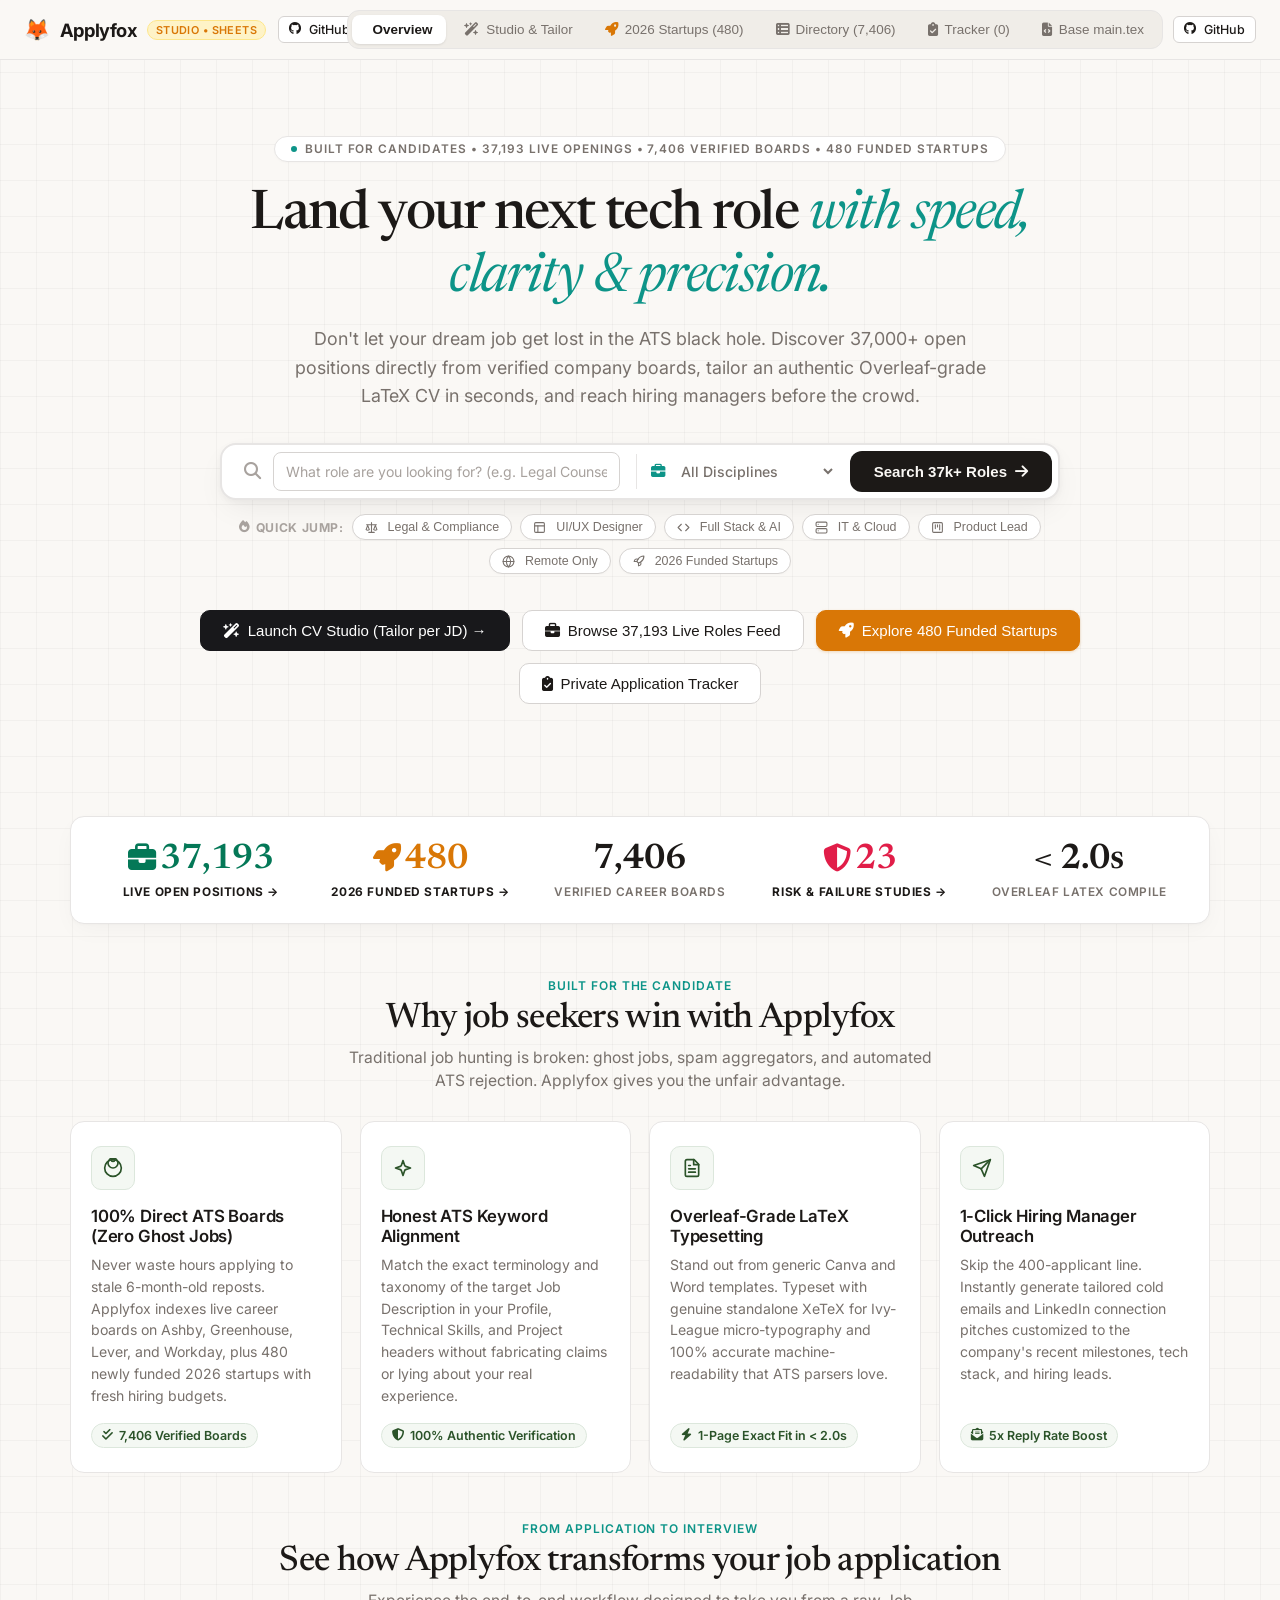
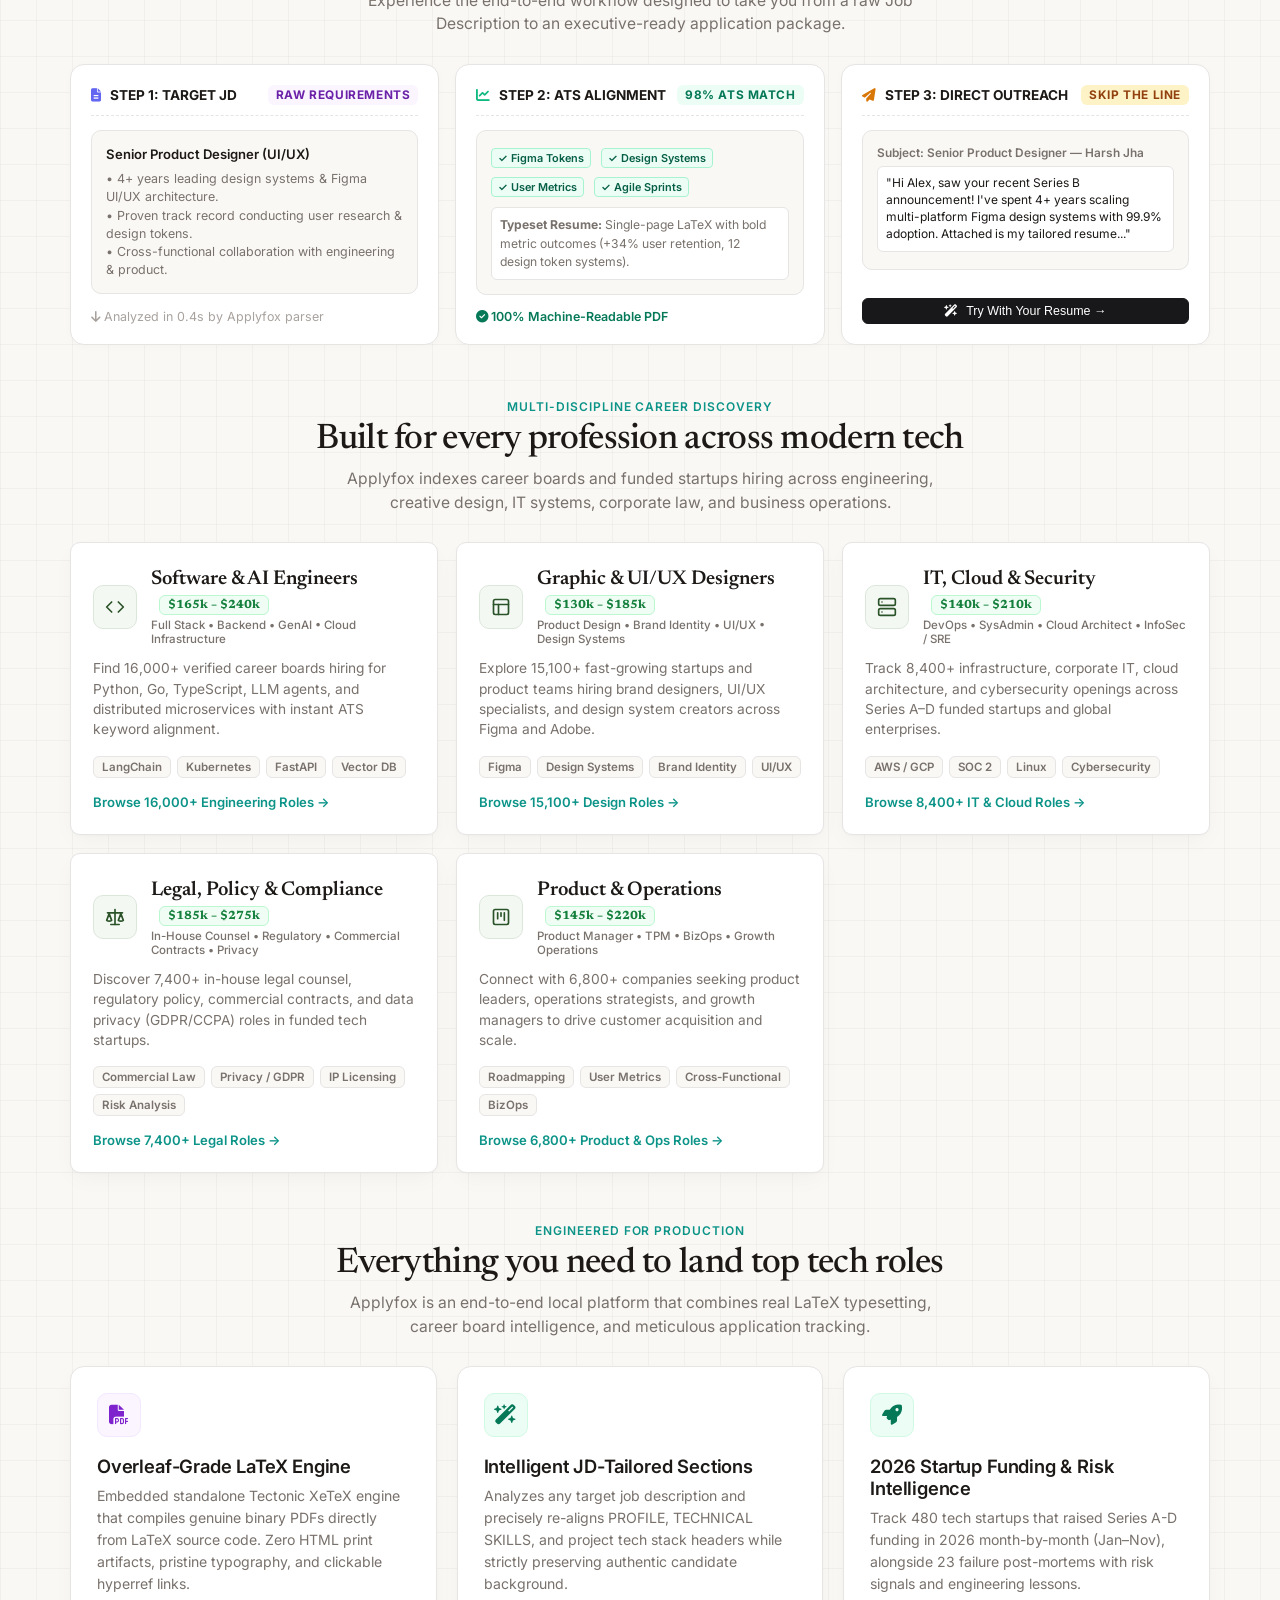
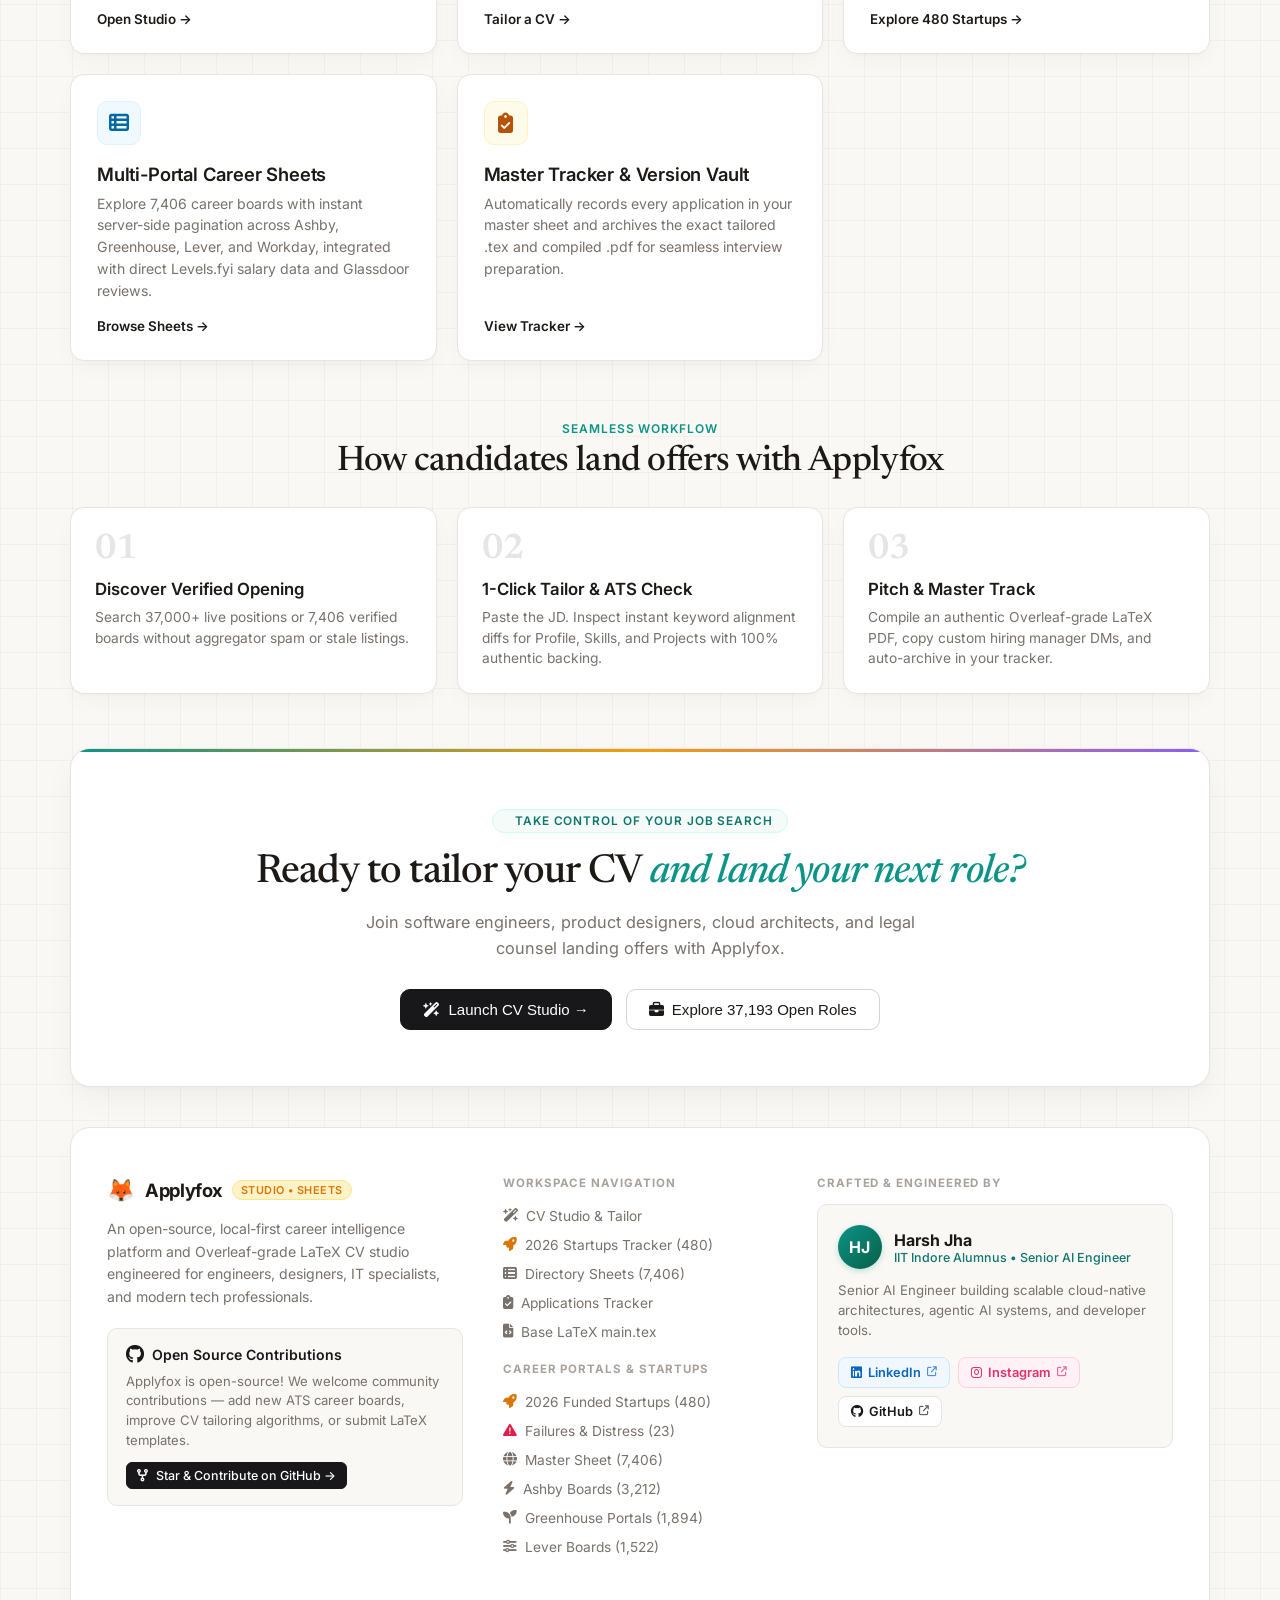
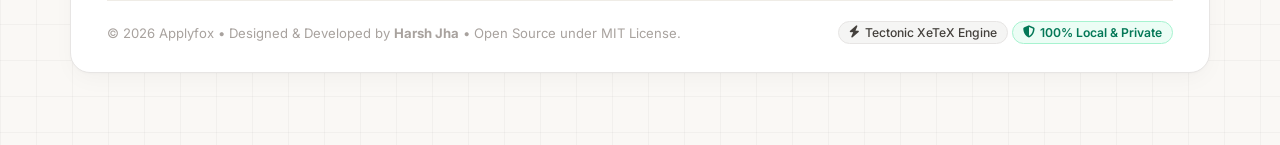
==== commit f67070c1: "style: replace emojis with unified vector SVGs across cards and filter chips" ====
--- a/index.html
+++ b/index.html
@@ -431,12 +431,33 @@
   .candidate-edge-icon {
     width: 44px;
     height: 44px;
-    border-radius: 12px;
+    border-radius: 10px;
     display: flex;
     align-items: center;
     justify-content: center;
-    font-size: 1.15rem;
     margin-bottom: 16px;
+    background: #F4F8F3;
+    color: #2B5329;
+    border: 1px solid #DCE7DC;
+    transition: all 0.2s ease;
+  }
+  .candidate-edge-icon svg {
+    width: 20px;
+    height: 20px;
+    stroke: #2B5329;
+    fill: none;
+    stroke-width: 2;
+    stroke-linecap: round;
+    stroke-linejoin: round;
+    transition: stroke 0.2s ease;
+  }
+  .candidate-edge-card:hover .candidate-edge-icon {
+    background: #2B5329;
+    color: #FFFFFF;
+    border-color: #2B5329;
+  }
+  .candidate-edge-card:hover .candidate-edge-icon svg {
+    stroke: #FFFFFF;
   }
   .candidate-edge-title {
     font-size: 1.05rem;
@@ -454,12 +475,15 @@
   .candidate-edge-highlight {
     font-size: 0.78rem;
     font-weight: 600;
-    padding: 4px 8px;
-    border-radius: 6px;
+    padding: 4px 10px;
+    border-radius: var(--radius-pill);
     display: inline-flex;
     align-items: center;
     gap: 6px;
     width: fit-content;
+    background: #F4F8F3;
+    color: #2B5329;
+    border: 1px solid #DCE7DC;
   }
 
   /* Candidate Studio Showcase Cards */
@@ -837,10 +861,38 @@
     display: flex;
     align-items: center;
     justify-content: center;
-    font-size: 1.15rem;
     flex-shrink: 0;
-  }
-  .icon-rose { background: #FFF1F2; color: #E11D48; }
+    background: #F4F8F3;
+    color: #2B5329;
+    border: 1px solid #DCE7DC;
+    transition: all 0.2s ease;
+  }
+  .role-icon-box svg {
+    width: 20px;
+    height: 20px;
+    stroke: #2B5329;
+    fill: none;
+    stroke-width: 2;
+    stroke-linecap: round;
+    stroke-linejoin: round;
+    transition: stroke 0.2s ease;
+  }
+  .role-card:hover .role-icon-box {
+    background: #2B5329;
+    color: #FFFFFF;
+    border-color: #2B5329;
+  }
+  .role-card:hover .role-icon-box svg {
+    stroke: #FFFFFF;
+  }
+  .chip-svg {
+    display: inline-block;
+    vertical-align: -2px;
+    margin-right: 5px;
+    stroke: currentColor;
+    fill: none;
+    flex-shrink: 0;
+  }
   .role-card-title {
     font-family: 'Newsreader', serif;
     font-size: 1.25rem;
@@ -2625,13 +2677,13 @@
           </div>
           <div class="hero-trending-chips">
             <span class="hero-trending-label"><i class="fa fa-fire"></i> Quick Jump:</span>
-            <button class="hero-trending-chip" onclick="quickJumpSearch('Legal')">⚖️ Legal &amp; Compliance</button>
-            <button class="hero-trending-chip" onclick="quickJumpSearch('UI UX')">🎨 UI/UX Designer</button>
-            <button class="hero-trending-chip" onclick="quickJumpSearch('Full Stack')">💻 Full Stack &amp; AI</button>
-            <button class="hero-trending-chip" onclick="quickJumpSearch('IT Cloud')">☁️ IT &amp; Cloud</button>
-            <button class="hero-trending-chip" onclick="quickJumpSearch('Product')">📊 Product Lead</button>
-            <button class="hero-trending-chip" onclick="quickJumpSearch('Remote')">🌐 Remote Only</button>
-            <button class="hero-trending-chip chip-amber" onclick="openStartupsView()">🚀 2026 Funded Startups</button>
+            <button class="hero-trending-chip" onclick="quickJumpSearch('Legal')"><svg class="chip-svg" width="13" height="13" viewBox="0 0 24 24" fill="none" stroke="currentColor" stroke-width="2" stroke-linecap="round" stroke-linejoin="round"><path d="m16 16 3-8 3 8c-.87.65-1.92 1-3 1s-2.13-.35-3-1Z"></path><path d="m2 16 3-8 3 8c-.87.65-1.92 1-3 1s-2.13-.35-3-1Z"></path><path d="M7 21h10"></path><path d="M12 3v18"></path><path d="M3 7h18"></path></svg> Legal &amp; Compliance</button>
+            <button class="hero-trending-chip" onclick="quickJumpSearch('UI UX')"><svg class="chip-svg" width="13" height="13" viewBox="0 0 24 24" fill="none" stroke="currentColor" stroke-width="2" stroke-linecap="round" stroke-linejoin="round"><rect x="3" y="3" width="18" height="18" rx="2"></rect><line x1="3" y1="9" x2="21" y2="9"></line><line x1="9" y1="21" x2="9" y2="9"></line></svg> UI/UX Designer</button>
+            <button class="hero-trending-chip" onclick="quickJumpSearch('Full Stack')"><svg class="chip-svg" width="13" height="13" viewBox="0 0 24 24" fill="none" stroke="currentColor" stroke-width="2" stroke-linecap="round" stroke-linejoin="round"><polyline points="16 18 22 12 16 6"></polyline><polyline points="8 6 2 12 8 18"></polyline></svg> Full Stack &amp; AI</button>
+            <button class="hero-trending-chip" onclick="quickJumpSearch('IT Cloud')"><svg class="chip-svg" width="13" height="13" viewBox="0 0 24 24" fill="none" stroke="currentColor" stroke-width="2" stroke-linecap="round" stroke-linejoin="round"><rect x="2" y="2" width="20" height="8" rx="2"></rect><rect x="2" y="14" width="20" height="8" rx="2"></rect><line x1="6" y1="6" x2="6.01" y2="6"></line><line x1="6" y1="18" x2="6.01" y2="18"></line></svg> IT &amp; Cloud</button>
+            <button class="hero-trending-chip" onclick="quickJumpSearch('Product')"><svg class="chip-svg" width="13" height="13" viewBox="0 0 24 24" fill="none" stroke="currentColor" stroke-width="2" stroke-linecap="round" stroke-linejoin="round"><rect x="3" y="3" width="18" height="18" rx="2"></rect><path d="M8 7v7"></path><path d="M12 7v4"></path><path d="M16 7v9"></path></svg> Product Lead</button>
+            <button class="hero-trending-chip" onclick="quickJumpSearch('Remote')"><svg class="chip-svg" width="13" height="13" viewBox="0 0 24 24" fill="none" stroke="currentColor" stroke-width="2" stroke-linecap="round" stroke-linejoin="round"><circle cx="12" cy="12" r="10"></circle><line x1="2" y1="12" x2="22" y2="12"></line><path d="M12 2a15.3 15.3 0 0 1 4 10 15.3 15.3 0 0 1-4 10 15.3 15.3 0 0 1-4-10 15.3 15.3 0 0 1 4-10z"></path></svg> Remote Only</button>
+            <button class="hero-trending-chip" onclick="openStartupsView()"><svg class="chip-svg" width="13" height="13" viewBox="0 0 24 24" fill="none" stroke="currentColor" stroke-width="2" stroke-linecap="round" stroke-linejoin="round"><path d="m12 15-3-3a22 22 0 0 1 2-3.95A12.88 12.88 0 0 1 22 2c0 2.72-.78 7.5-6 11a22.35 22.35 0 0 1-4 2z"></path><path d="M9 12H4s.55-3.03 2-4c1.62-1.08 5 0 5 0"></path><path d="M12 15v5s3.03-.55 4-2c1.08-1.62 0-5 0-5"></path></svg> 2026 Funded Startups</button>
           </div>
         </div>
 
@@ -2686,52 +2738,75 @@
       <div class="candidate-edge-grid">
         <div class="candidate-edge-card">
           <div>
-            <div class="candidate-edge-icon icon-emerald"><i class="fa fa-bullseye"></i></div>
+            <div class="candidate-edge-icon">
+              <svg width="20" height="20" viewBox="0 0 24 24" fill="none" stroke="currentColor" stroke-width="2" stroke-linecap="round" stroke-linejoin="round">
+                <circle cx="12" cy="12" r="10"></circle>
+                <circle cx="12" cy="6" r="6"></circle>
+                <circle cx="12" cy="2" r="2"></circle>
+              </svg>
+            </div>
             <h3 class="candidate-edge-title">100% Direct ATS Boards (Zero Ghost Jobs)</h3>
             <p class="candidate-edge-desc">
               Never waste hours applying to stale 6-month-old reposts. Applyfox indexes live career boards on Ashby, Greenhouse, Lever, and Workday, plus 480 newly funded 2026 startups with fresh hiring budgets.
             </p>
           </div>
-          <span class="candidate-edge-highlight" style="background: #ECFDF5; color: #047857;">
+          <span class="candidate-edge-highlight">
             <i class="fa fa-check-double"></i> 7,406 Verified Boards
           </span>
         </div>
 
         <div class="candidate-edge-card">
           <div>
-            <div class="candidate-edge-icon icon-purple"><i class="fa fa-wand-magic-sparkles"></i></div>
+            <div class="candidate-edge-icon">
+              <svg width="20" height="20" viewBox="0 0 24 24" fill="none" stroke="currentColor" stroke-width="2" stroke-linecap="round" stroke-linejoin="round">
+                <path d="m12 3-1.912 5.813a2 2 0 0 1-1.275 1.275L3 12l5.813 1.912a2 2 0 0 1 1.275 1.275L12 21l1.912-5.813a2 2 0 0 1 1.275-1.275L21 12l-5.813-1.912a2 2 0 0 1-1.275-1.275L12 3Z"></path>
+              </svg>
+            </div>
             <h3 class="candidate-edge-title">Honest ATS Keyword Alignment</h3>
             <p class="candidate-edge-desc">
               Match the exact terminology and taxonomy of the target Job Description in your Profile, Technical Skills, and Project headers without fabricating claims or lying about your real experience.
             </p>
           </div>
-          <span class="candidate-edge-highlight" style="background: #FAF5FF; color: #6B21A8;">
+          <span class="candidate-edge-highlight">
             <i class="fa fa-shield-halved"></i> 100% Authentic Verification
           </span>
         </div>
 
         <div class="candidate-edge-card">
           <div>
-            <div class="candidate-edge-icon icon-sky"><i class="fa fa-file-pdf"></i></div>
+            <div class="candidate-edge-icon">
+              <svg width="20" height="20" viewBox="0 0 24 24" fill="none" stroke="currentColor" stroke-width="2" stroke-linecap="round" stroke-linejoin="round">
+                <path d="M14.5 2H6a2 2 0 0 0-2 2v16a2 2 0 0 0 2 2h12a2 2 0 0 0 2-2V7.5L14.5 2z"></path>
+                <polyline points="14 2 14 8 20 8"></polyline>
+                <line x1="16" y1="13" x2="8" y2="13"></line>
+                <line x1="16" y1="17" x2="8" y2="17"></line>
+                <line x1="10" y1="9" x2="8" y2="9"></line>
+              </svg>
+            </div>
             <h3 class="candidate-edge-title">Overleaf-Grade LaTeX Typesetting</h3>
             <p class="candidate-edge-desc">
               Stand out from generic Canva and Word templates. Typeset with genuine standalone XeTeX for Ivy-League micro-typography and 100% accurate machine-readability that ATS parsers love.
             </p>
           </div>
-          <span class="candidate-edge-highlight" style="background: #F0F9FF; color: #0369A1;">
+          <span class="candidate-edge-highlight">
             <i class="fa fa-bolt"></i> 1-Page Exact Fit in &lt; 2.0s
           </span>
         </div>
 
         <div class="candidate-edge-card">
           <div>
-            <div class="candidate-edge-icon icon-amber"><i class="fa fa-paper-plane"></i></div>
+            <div class="candidate-edge-icon">
+              <svg width="20" height="20" viewBox="0 0 24 24" fill="none" stroke="currentColor" stroke-width="2" stroke-linecap="round" stroke-linejoin="round">
+                <line x1="22" y1="2" x2="11" y2="13"></line>
+                <polygon points="22 2 15 22 11 13 2 9 22 2"></polygon>
+              </svg>
+            </div>
             <h3 class="candidate-edge-title">1-Click Hiring Manager Outreach</h3>
             <p class="candidate-edge-desc">
               Skip the 400-applicant line. Instantly generate tailored cold emails and LinkedIn connection pitches customized to the company's recent milestones, tech stack, and hiring leads.
             </p>
           </div>
-          <span class="candidate-edge-highlight" style="background: #FEF3C7; color: #92400E;">
+          <span class="candidate-edge-highlight">
             <i class="fa fa-envelope-open-text"></i> 5x Reply Rate Boost
           </span>
         </div>
@@ -2814,7 +2889,12 @@
         <div class="role-card" onclick="searchByRole('engineer')">
           <div>
             <div class="role-card-header">
-              <div class="role-icon-box icon-purple"><i class="fa fa-code"></i></div>
+              <div class="role-icon-box">
+                <svg width="20" height="20" viewBox="0 0 24 24" fill="none" stroke="currentColor" stroke-width="2" stroke-linecap="round" stroke-linejoin="round">
+                  <polyline points="16 18 22 12 16 6"></polyline>
+                  <polyline points="8 6 2 12 8 18"></polyline>
+                </svg>
+              </div>
               <div>
                 <h3 class="role-card-title">Software &amp; AI Engineers <span class="role-card-salary">$165k &ndash; $240k</span></h3>
                 <div class="role-card-meta">Full Stack &bull; Backend &bull; GenAI &bull; Cloud Infrastructure</div>
@@ -2833,7 +2913,13 @@
         <div class="role-card" onclick="searchByRole('design')">
           <div>
             <div class="role-card-header">
-              <div class="role-icon-box icon-rose"><i class="fa fa-palette"></i></div>
+              <div class="role-icon-box">
+                <svg width="20" height="20" viewBox="0 0 24 24" fill="none" stroke="currentColor" stroke-width="2" stroke-linecap="round" stroke-linejoin="round">
+                  <rect x="3" y="3" width="18" height="18" rx="2"></rect>
+                  <line x1="3" y1="9" x2="21" y2="9"></line>
+                  <line x1="9" y1="21" x2="9" y2="9"></line>
+                </svg>
+              </div>
               <div>
                 <h3 class="role-card-title">Graphic &amp; UI/UX Designers <span class="role-card-salary">$130k &ndash; $185k</span></h3>
                 <div class="role-card-meta">Product Design &bull; Brand Identity &bull; UI/UX &bull; Design Systems</div>
@@ -2852,7 +2938,14 @@
         <div class="role-card" onclick="searchByRole('IT')">
           <div>
             <div class="role-card-header">
-              <div class="role-icon-box icon-sky"><i class="fa fa-server"></i></div>
+              <div class="role-icon-box">
+                <svg width="20" height="20" viewBox="0 0 24 24" fill="none" stroke="currentColor" stroke-width="2" stroke-linecap="round" stroke-linejoin="round">
+                  <rect x="2" y="2" width="20" height="8" rx="2"></rect>
+                  <rect x="2" y="14" width="20" height="8" rx="2"></rect>
+                  <line x1="6" y1="6" x2="6.01" y2="6"></line>
+                  <line x1="6" y1="18" x2="6.01" y2="18"></line>
+                </svg>
+              </div>
               <div>
                 <h3 class="role-card-title">IT, Cloud &amp; Security <span class="role-card-salary">$140k &ndash; $210k</span></h3>
                 <div class="role-card-meta">DevOps &bull; SysAdmin &bull; Cloud Architect &bull; InfoSec / SRE</div>
@@ -2871,7 +2964,15 @@
         <div class="role-card" onclick="searchByRole('legal')">
           <div>
             <div class="role-card-header">
-              <div class="role-icon-box icon-amber"><i class="fa fa-scale-balanced"></i></div>
+              <div class="role-icon-box">
+                <svg width="20" height="20" viewBox="0 0 24 24" fill="none" stroke="currentColor" stroke-width="2" stroke-linecap="round" stroke-linejoin="round">
+                  <path d="m16 16 3-8 3 8c-.87.65-1.92 1-3 1s-2.13-.35-3-1Z"></path>
+                  <path d="m2 16 3-8 3 8c-.87.65-1.92 1-3 1s-2.13-.35-3-1Z"></path>
+                  <path d="M7 21h10"></path>
+                  <path d="M12 3v18"></path>
+                  <path d="M3 7h18"></path>
+                </svg>
+              </div>
               <div>
                 <h3 class="role-card-title">Legal, Policy &amp; Compliance <span class="role-card-salary">$185k &ndash; $275k</span></h3>
                 <div class="role-card-meta">In-House Counsel &bull; Regulatory &bull; Commercial Contracts &bull; Privacy</div>
@@ -2890,7 +2991,14 @@
         <div class="role-card" onclick="searchByRole('product')">
           <div>
             <div class="role-card-header">
-              <div class="role-icon-box icon-emerald"><i class="fa fa-chart-pie"></i></div>
+              <div class="role-icon-box">
+                <svg width="20" height="20" viewBox="0 0 24 24" fill="none" stroke="currentColor" stroke-width="2" stroke-linecap="round" stroke-linejoin="round">
+                  <rect x="3" y="3" width="18" height="18" rx="2"></rect>
+                  <path d="M8 7v7"></path>
+                  <path d="M12 7v4"></path>
+                  <path d="M16 7v9"></path>
+                </svg>
+              </div>
               <div>
                 <h3 class="role-card-title">Product &amp; Operations <span class="role-card-salary">$145k &ndash; $220k</span></h3>
                 <div class="role-card-meta">Product Manager &bull; TPM &bull; BizOps &bull; Growth Operations</div>
@@ -3137,11 +3245,11 @@
                 <label for="jobTitle">Job Title / Role</label>
                 <input type="text" id="jobTitle" placeholder="e.g. Senior Software Engineer, UI/UX Designer, Legal Counsel...">
                 <div style="display: flex; gap: 6px; flex-wrap: wrap; margin-top: 6px;">
-                  <button type="button" class="role-quick-btn" onclick="setRolePreset('Senior Software & AI Engineer')">💻 Software / AI</button>
-                  <button type="button" class="role-quick-btn" onclick="setRolePreset('Senior Graphic & UI/UX Designer')">🎨 Graphic / Design</button>
-                  <button type="button" class="role-quick-btn" onclick="setRolePreset('IT Systems & Cloud Infrastructure Specialist')">🛡️ IT &amp; Cloud</button>
-                  <button type="button" class="role-quick-btn" onclick="setRolePreset('Corporate Legal Counsel & Compliance')">⚖️ Legal &amp; Compliance</button>
-                  <button type="button" class="role-quick-btn" onclick="setRolePreset('Technical Product Manager')">📈 Product</button>
+                  <button type="button" class="role-quick-btn" onclick="setRolePreset('Senior Software & AI Engineer')"><svg class="chip-svg" width="13" height="13" viewBox="0 0 24 24" fill="none" stroke="currentColor" stroke-width="2" stroke-linecap="round" stroke-linejoin="round"><polyline points="16 18 22 12 16 6"></polyline><polyline points="8 6 2 12 8 18"></polyline></svg> Software / AI</button>
+                  <button type="button" class="role-quick-btn" onclick="setRolePreset('Senior Graphic & UI/UX Designer')"><svg class="chip-svg" width="13" height="13" viewBox="0 0 24 24" fill="none" stroke="currentColor" stroke-width="2" stroke-linecap="round" stroke-linejoin="round"><rect x="3" y="3" width="18" height="18" rx="2"></rect><line x1="3" y1="9" x2="21" y2="9"></line><line x1="9" y1="21" x2="9" y2="9"></line></svg> Graphic / Design</button>
+                  <button type="button" class="role-quick-btn" onclick="setRolePreset('IT Systems & Cloud Infrastructure Specialist')"><svg class="chip-svg" width="13" height="13" viewBox="0 0 24 24" fill="none" stroke="currentColor" stroke-width="2" stroke-linecap="round" stroke-linejoin="round"><rect x="2" y="2" width="20" height="8" rx="2"></rect><rect x="2" y="14" width="20" height="8" rx="2"></rect><line x1="6" y1="6" x2="6.01" y2="6"></line><line x1="6" y1="18" x2="6.01" y2="18"></line></svg> IT &amp; Cloud</button>
+                  <button type="button" class="role-quick-btn" onclick="setRolePreset('Corporate Legal Counsel & Compliance')"><svg class="chip-svg" width="13" height="13" viewBox="0 0 24 24" fill="none" stroke="currentColor" stroke-width="2" stroke-linecap="round" stroke-linejoin="round"><path d="m16 16 3-8 3 8c-.87.65-1.92 1-3 1s-2.13-.35-3-1Z"></path><path d="m2 16 3-8 3 8c-.87.65-1.92 1-3 1s-2.13-.35-3-1Z"></path><path d="M7 21h10"></path><path d="M12 3v18"></path><path d="M3 7h18"></path></svg> Legal &amp; Compliance</button>
+                  <button type="button" class="role-quick-btn" onclick="setRolePreset('Technical Product Manager')"><svg class="chip-svg" width="13" height="13" viewBox="0 0 24 24" fill="none" stroke="currentColor" stroke-width="2" stroke-linecap="round" stroke-linejoin="round"><rect x="3" y="3" width="18" height="18" rx="2"></rect><path d="M8 7v7"></path><path d="M12 7v4"></path><path d="M16 7v9"></path></svg> Product</button>
                 </div>
               </div>
               <div class="form-group">
@@ -3363,9 +3471,9 @@
               <i class="fa fa-location-dot" style="color: var(--accent-emerald);"></i> Work Mode:
             </span>
             <button class="mode-pill active" onclick="filterByWorkMode('')" data-mode="">All Locations</button>
-            <button class="mode-pill" onclick="filterByWorkMode('Remote')" data-mode="Remote">🌐 Remote Only</button>
-            <button class="mode-pill" onclick="filterByWorkMode('Hybrid')" data-mode="Hybrid">🏢 Hybrid</button>
-            <button class="mode-pill" onclick="filterByWorkMode('Onsite')" data-mode="Onsite">📍 Onsite</button>
+            <button class="mode-pill" onclick="filterByWorkMode('Remote')" data-mode="Remote"><svg class="chip-svg" width="13" height="13" viewBox="0 0 24 24" fill="none" stroke="currentColor" stroke-width="2" stroke-linecap="round" stroke-linejoin="round"><circle cx="12" cy="12" r="10"></circle><line x1="2" y1="12" x2="22" y2="12"></line><path d="M12 2a15.3 15.3 0 0 1 4 10 15.3 15.3 0 0 1-4 10 15.3 15.3 0 0 1-4-10 15.3 15.3 0 0 1 4-10z"></path></svg> Remote Only</button>
+            <button class="mode-pill" onclick="filterByWorkMode('Hybrid')" data-mode="Hybrid"><svg class="chip-svg" width="13" height="13" viewBox="0 0 24 24" fill="none" stroke="currentColor" stroke-width="2" stroke-linecap="round" stroke-linejoin="round"><rect x="4" y="2" width="16" height="20" rx="2" ry="2"></rect><line x1="9" y1="22" x2="9" y2="22.01"></line><line x1="15" y1="22" x2="15" y2="22.01"></line><line x1="9" y1="18" x2="9" y2="18.01"></line><line x1="15" y1="18" x2="15" y2="18.01"></line><line x1="9" y1="14" x2="9" y2="14.01"></line><line x1="15" y1="14" x2="15" y2="14.01"></line><line x1="9" y1="10" x2="9" y2="10.01"></line><line x1="15" y1="10" x2="15" y2="10.01"></line><line x1="9" y1="6" x2="9" y2="6.01"></line><line x1="15" y1="6" x2="15" y2="6.01"></line></svg> Hybrid</button>
+            <button class="mode-pill" onclick="filterByWorkMode('Onsite')" data-mode="Onsite"><svg class="chip-svg" width="13" height="13" viewBox="0 0 24 24" fill="none" stroke="currentColor" stroke-width="2" stroke-linecap="round" stroke-linejoin="round"><path d="M20 10c0 6-8 12-8 12s-8-6-8-12a8 8 0 0 1 16 0Z"></path><circle cx="12" cy="10" r="3"></circle></svg> Onsite</button>
           </div>
         </div>
 
@@ -3448,12 +3556,12 @@
         <!-- Trending Quick Search Chips -->
         <div class="quick-chips-row">
           <span class="quick-chip-label"><i class="fa fa-fire"></i> Quick Search:</span>
-          <button class="quick-chip" onclick="applyQuickSearch('Legal')">⚖️ Legal &amp; Compliance</button>
-          <button class="quick-chip" onclick="applyQuickSearch('UI UX')">🎨 UI/UX Designer</button>
-          <button class="quick-chip" onclick="applyQuickSearch('IT Cloud')">☁️ IT &amp; Cloud</button>
-          <button class="quick-chip" onclick="applyQuickSearch('AI Engineer')">🤖 AI &amp; LLMs</button>
-          <button class="quick-chip" onclick="applyQuickSearch('Product Manager')">📊 Product Lead</button>
-          <button class="quick-chip" onclick="applyQuickSearch('Remote')">🌐 Remote Only</button>
+          <button class="quick-chip" onclick="applyQuickSearch('Legal')"><svg class="chip-svg" width="13" height="13" viewBox="0 0 24 24" fill="none" stroke="currentColor" stroke-width="2" stroke-linecap="round" stroke-linejoin="round"><path d="m16 16 3-8 3 8c-.87.65-1.92 1-3 1s-2.13-.35-3-1Z"></path><path d="m2 16 3-8 3 8c-.87.65-1.92 1-3 1s-2.13-.35-3-1Z"></path><path d="M7 21h10"></path><path d="M12 3v18"></path><path d="M3 7h18"></path></svg> Legal &amp; Compliance</button>
+          <button class="quick-chip" onclick="applyQuickSearch('UI UX')"><svg class="chip-svg" width="13" height="13" viewBox="0 0 24 24" fill="none" stroke="currentColor" stroke-width="2" stroke-linecap="round" stroke-linejoin="round"><rect x="3" y="3" width="18" height="18" rx="2"></rect><line x1="3" y1="9" x2="21" y2="9"></line><line x1="9" y1="21" x2="9" y2="9"></line></svg> UI/UX Designer</button>
+          <button class="quick-chip" onclick="applyQuickSearch('IT Cloud')"><svg class="chip-svg" width="13" height="13" viewBox="0 0 24 24" fill="none" stroke="currentColor" stroke-width="2" stroke-linecap="round" stroke-linejoin="round"><rect x="2" y="2" width="20" height="8" rx="2"></rect><rect x="2" y="14" width="20" height="8" rx="2"></rect><line x1="6" y1="6" x2="6.01" y2="6"></line><line x1="6" y1="18" x2="6.01" y2="18"></line></svg> IT &amp; Cloud</button>
+          <button class="quick-chip" onclick="applyQuickSearch('AI Engineer')"><svg class="chip-svg" width="13" height="13" viewBox="0 0 24 24" fill="none" stroke="currentColor" stroke-width="2" stroke-linecap="round" stroke-linejoin="round"><polyline points="16 18 22 12 16 6"></polyline><polyline points="8 6 2 12 8 18"></polyline></svg> AI &amp; LLMs</button>
+          <button class="quick-chip" onclick="applyQuickSearch('Product Manager')"><svg class="chip-svg" width="13" height="13" viewBox="0 0 24 24" fill="none" stroke="currentColor" stroke-width="2" stroke-linecap="round" stroke-linejoin="round"><rect x="3" y="3" width="18" height="18" rx="2"></rect><path d="M8 7v7"></path><path d="M12 7v4"></path><path d="M16 7v9"></path></svg> Product Lead</button>
+          <button class="quick-chip" onclick="applyQuickSearch('Remote')"><svg class="chip-svg" width="13" height="13" viewBox="0 0 24 24" fill="none" stroke="currentColor" stroke-width="2" stroke-linecap="round" stroke-linejoin="round"><circle cx="12" cy="12" r="10"></circle><line x1="2" y1="12" x2="22" y2="12"></line><path d="M12 2a15.3 15.3 0 0 1 4 10 15.3 15.3 0 0 1-4 10 15.3 15.3 0 0 1-4-10 15.3 15.3 0 0 1 4-10z"></path></svg> Remote Only</button>
         </div>
 
         <!-- Paginated Table -->
@@ -3969,7 +4077,7 @@
       body: JSON.stringify(bookmarkData)
     });
     if (res.ok) {
-      showToast(`🔖 Bookmarked ${company} - ${bookmarkData.job_title} in Tracker!`);
+      showToast(`Bookmarked ${company} - ${bookmarkData.job_title} in Tracker!`);
       loadTrackerData();
       return;
     }
@@ -3986,9 +4094,9 @@
       created_at: new Date().toISOString()
     });
     localStorage.setItem("applyfox_bookmarks", JSON.stringify(saved));
-    showToast(`🔖 Bookmarked ${company} - ${bookmarkData.job_title} (saved locally)!`);
+    showToast(`Bookmarked ${company} - ${bookmarkData.job_title} (saved locally)!`);
   } catch (e) {
-    showToast(`🔖 Bookmarked ${company}!`);
+    showToast(`Bookmarked ${company}!`);
   }
 }
 
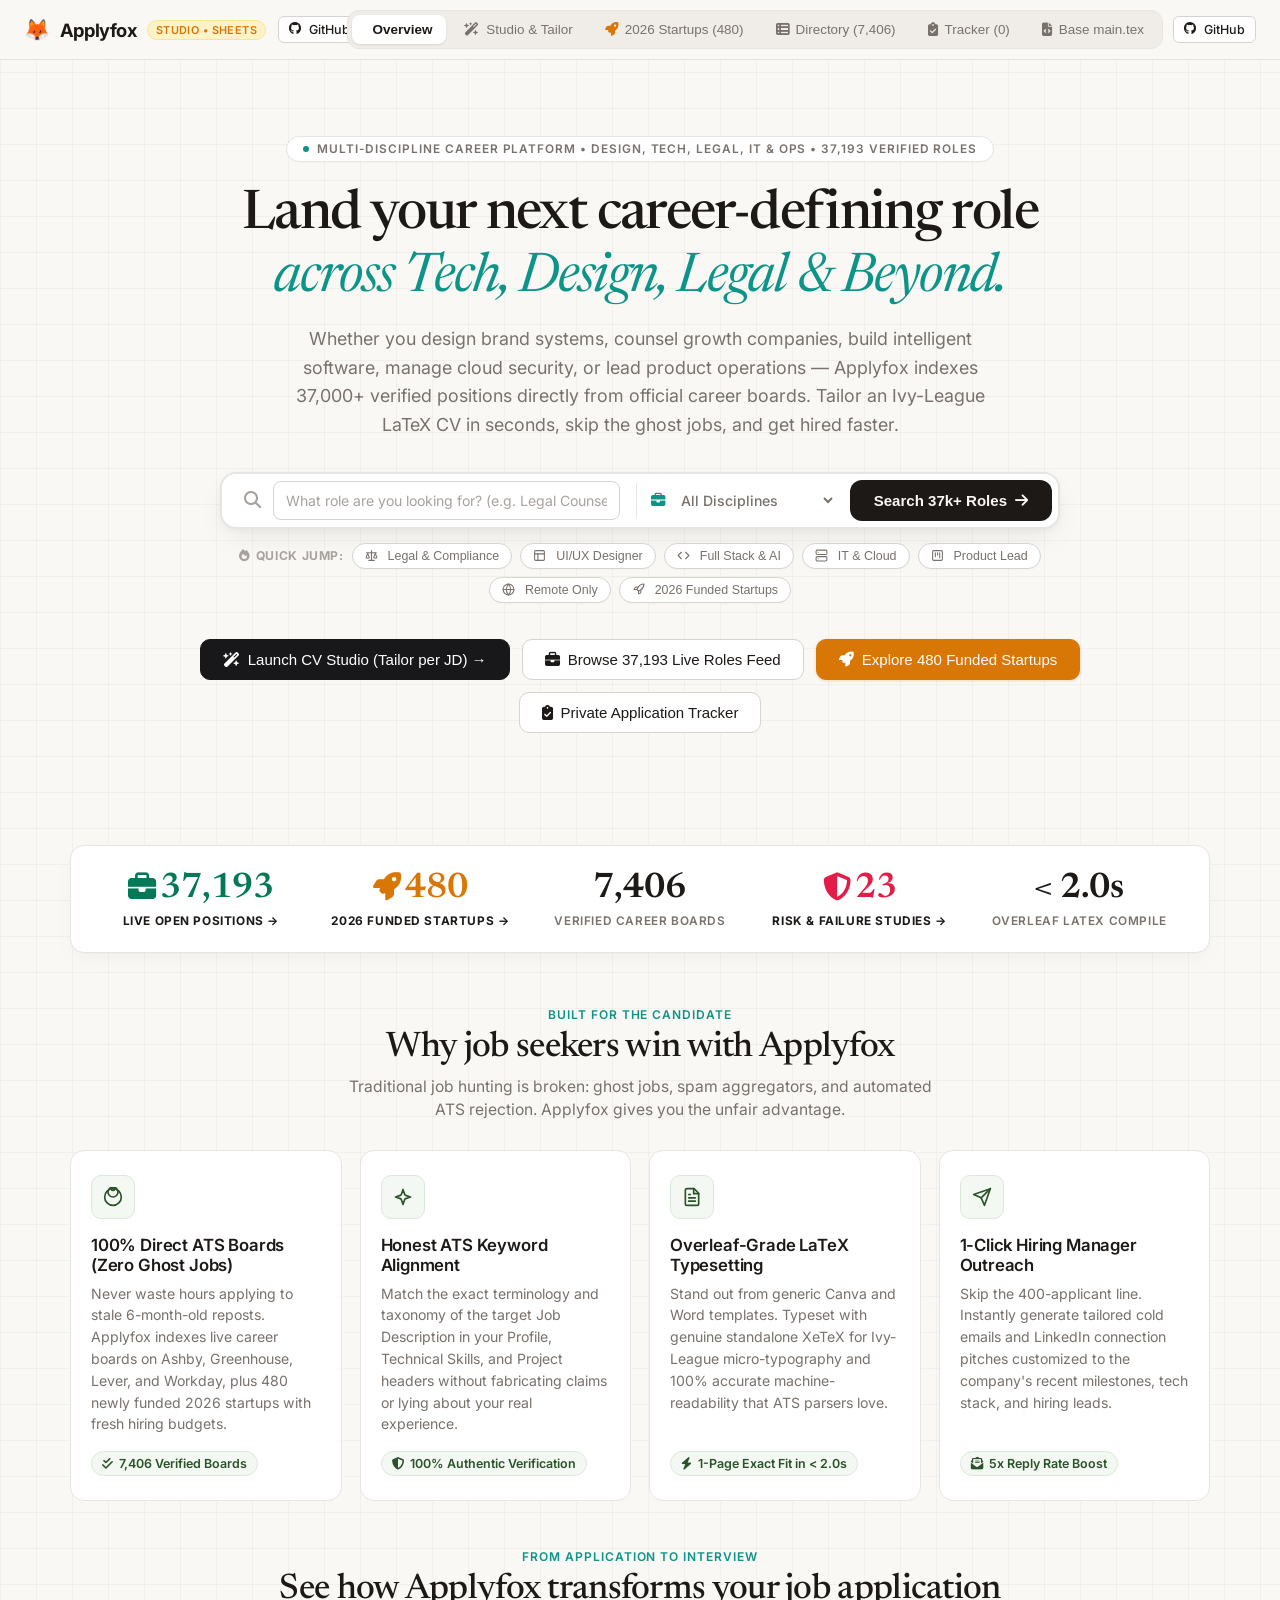
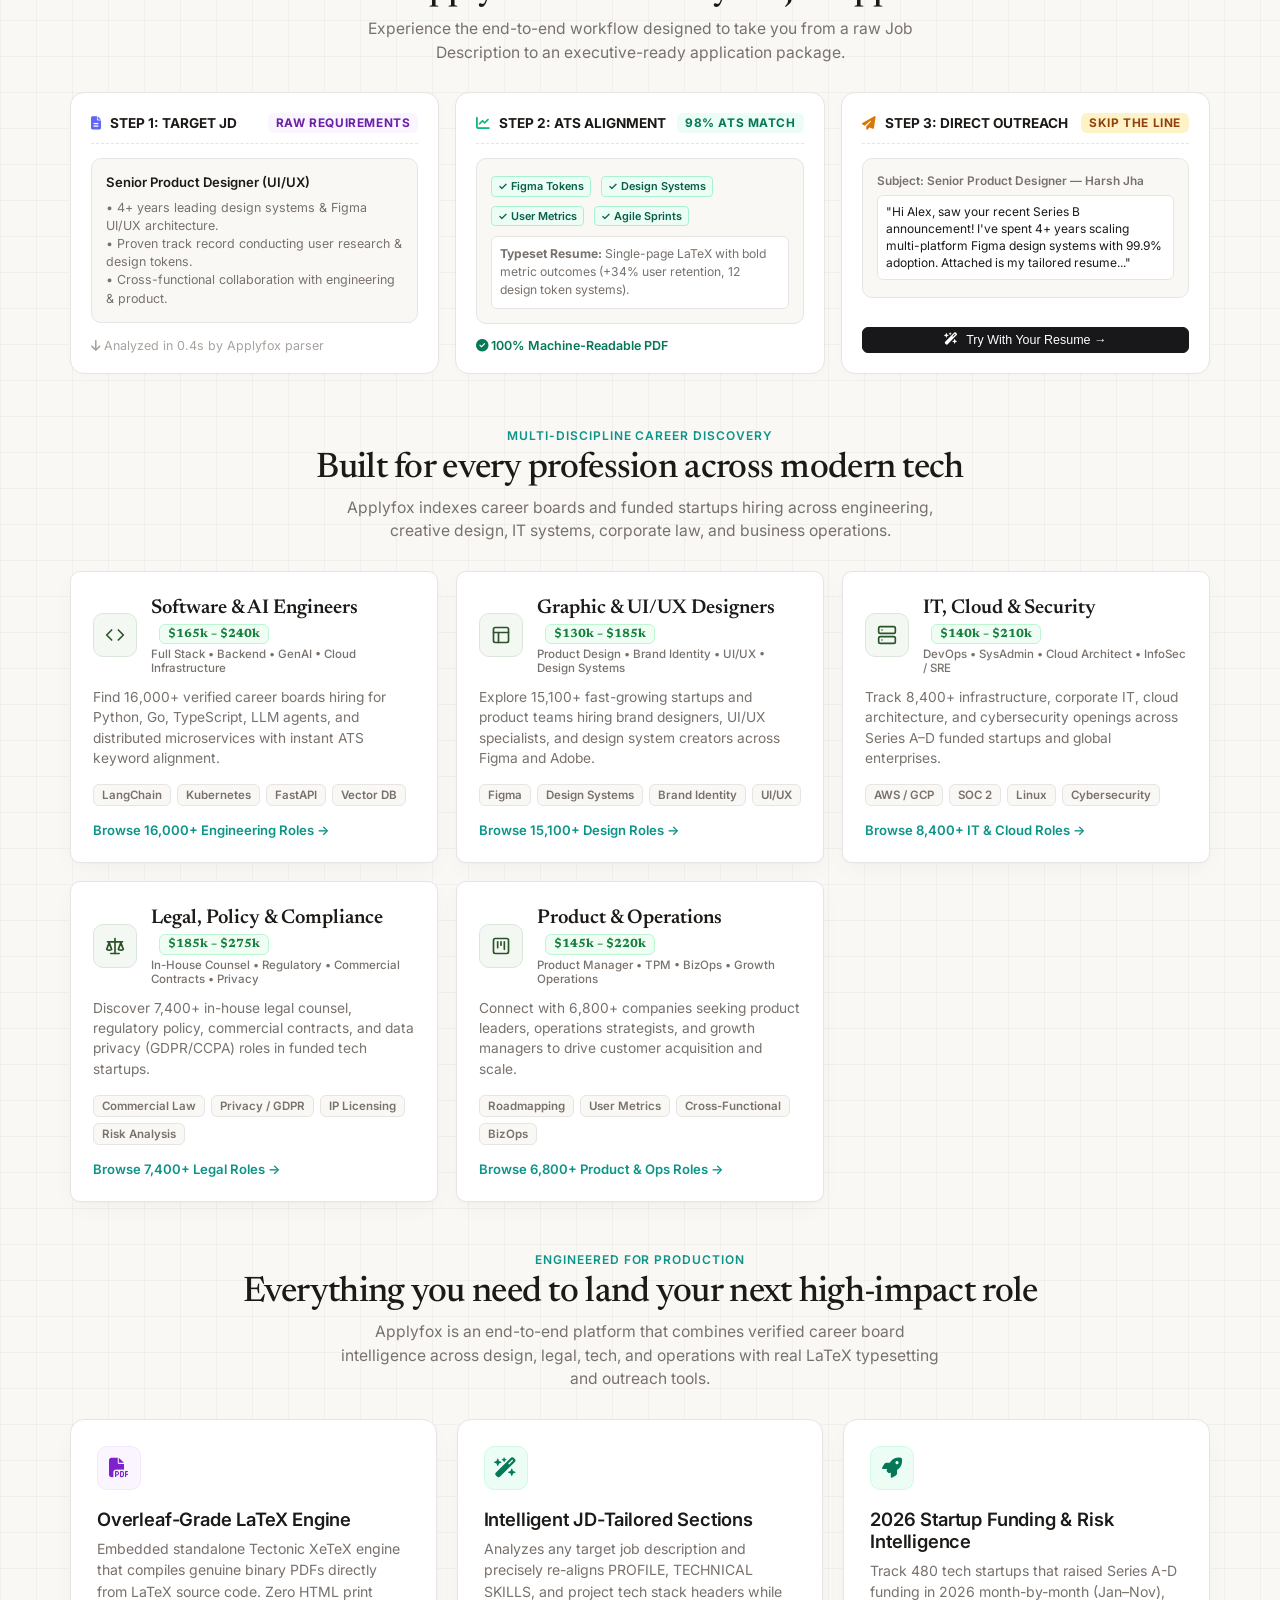
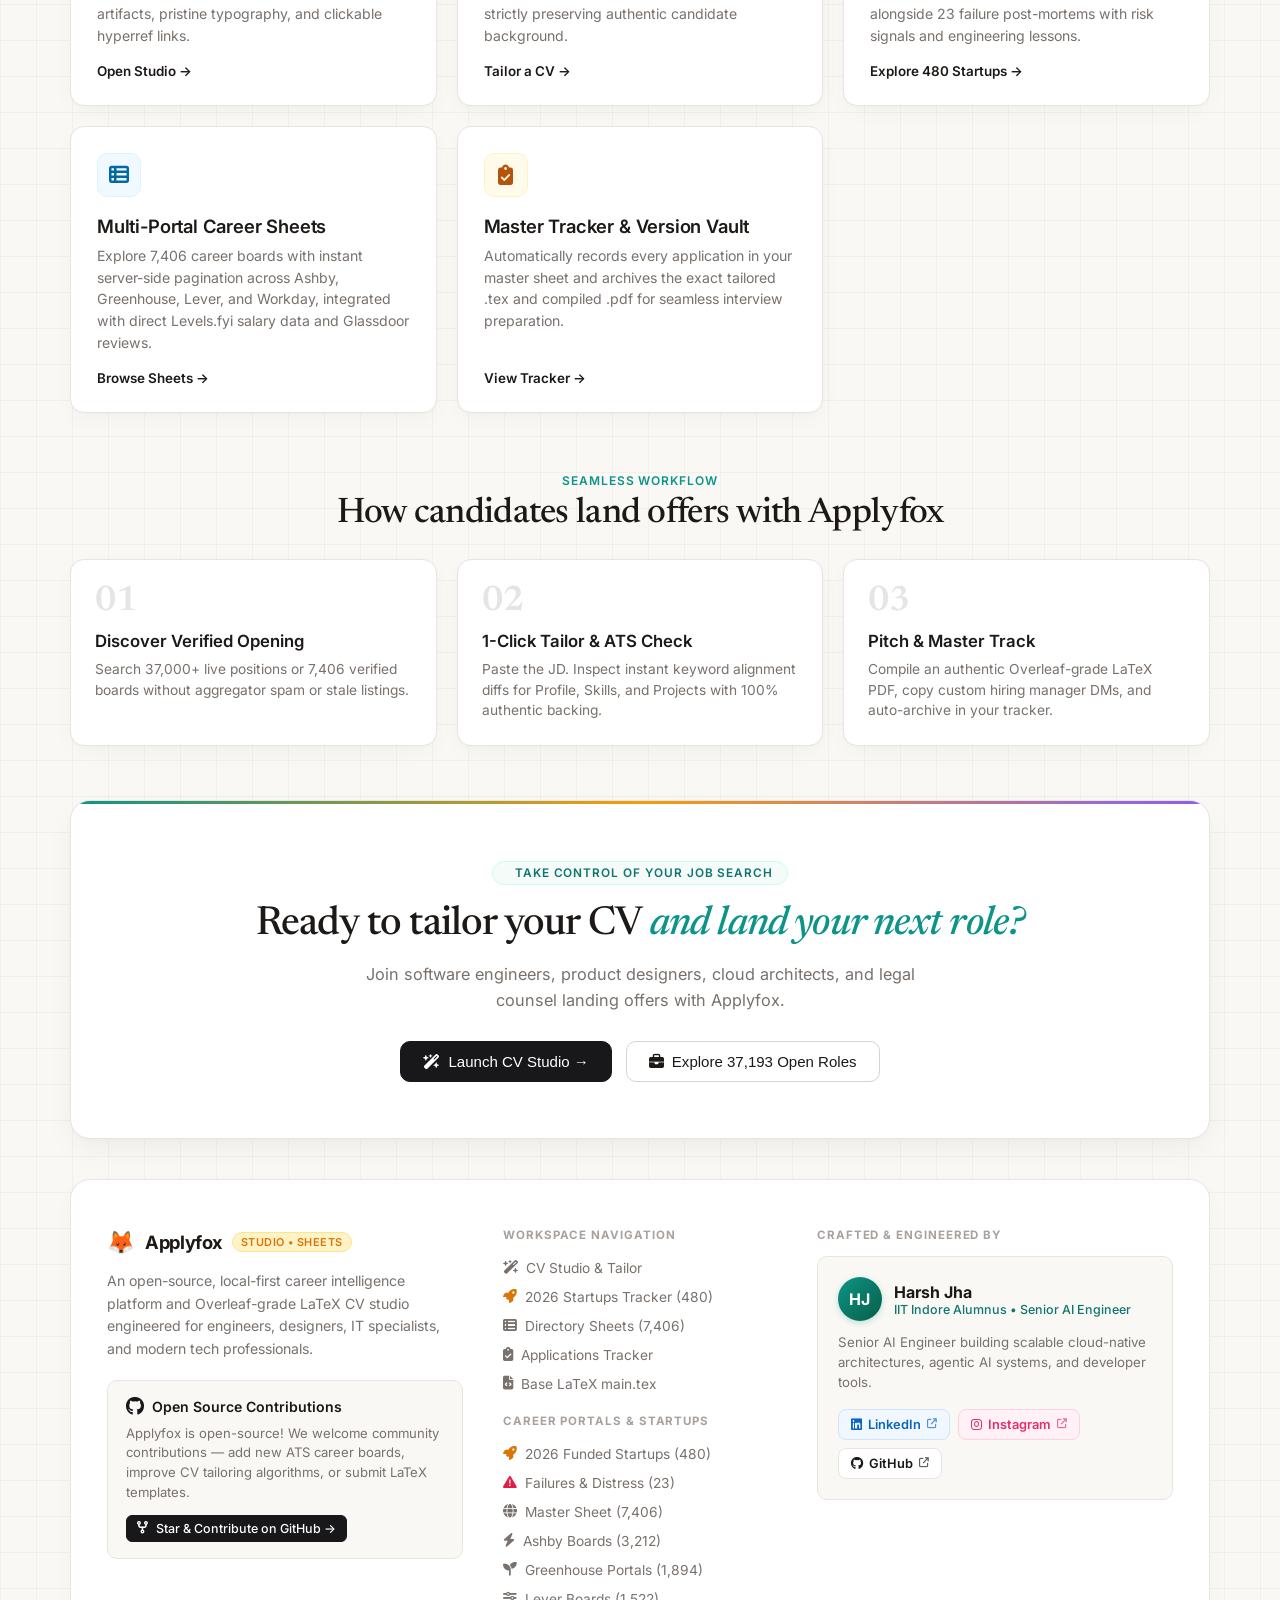
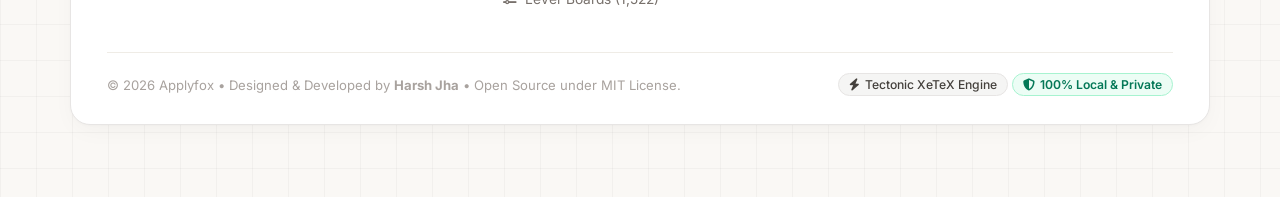
==== commit edf441f1: "copy: expand hero headline and narrative to encompass Design, Legal, Tech, and Operations" ====
--- a/index.html
+++ b/index.html
@@ -2644,13 +2644,13 @@
       <div class="hero-section">
         <div class="hero-pill">
           <span class="hero-dot"></span>
-          <span>BUILT FOR CANDIDATES &bull; 37,193 LIVE OPENINGS &bull; 7,406 VERIFIED BOARDS &bull; 480 FUNDED STARTUPS</span>
+          <span>MULTI-DISCIPLINE CAREER PLATFORM &bull; DESIGN, TECH, LEGAL, IT &amp; OPS &bull; 37,193 VERIFIED ROLES</span>
         </div>
         <h1 class="hero-title">
-          Land your next tech role <span class="hero-accent">with speed, clarity &amp; precision.</span>
+          Land your next career-defining role <span class="hero-accent">across Tech, Design, Legal &amp; Beyond.</span>
         </h1>
         <p class="hero-subtitle">
-          Don't let your dream job get lost in the ATS black hole. Discover 37,000+ open positions directly from verified company boards, tailor an authentic Overleaf-grade LaTeX CV in seconds, and reach hiring managers before the crowd.
+          Whether you design brand systems, counsel growth companies, build intelligent software, manage cloud security, or lead product operations &mdash; Applyfox indexes 37,000+ verified positions directly from official career boards. Tailor an Ivy-League LaTeX CV in seconds, skip the ghost jobs, and get hired faster.
         </p>
 
         <!-- Candidate Job Search Command Bar -->
@@ -3018,8 +3018,8 @@
       <!-- Feature Grid: What Applyfox Does -->
       <div class="section-heading">
         <span class="section-tag">ENGINEERED FOR PRODUCTION</span>
-        <h2 class="section-title">Everything you need to land top tech roles</h2>
-        <p class="section-desc">Applyfox is an end-to-end local platform that combines real LaTeX typesetting, career board intelligence, and meticulous application tracking.</p>
+        <h2 class="section-title">Everything you need to land your next high-impact role</h2>
+        <p class="section-desc">Applyfox is an end-to-end platform that combines verified career board intelligence across design, legal, tech, and operations with real LaTeX typesetting and outreach tools.</p>
       </div>
 
       <div class="feature-grid">
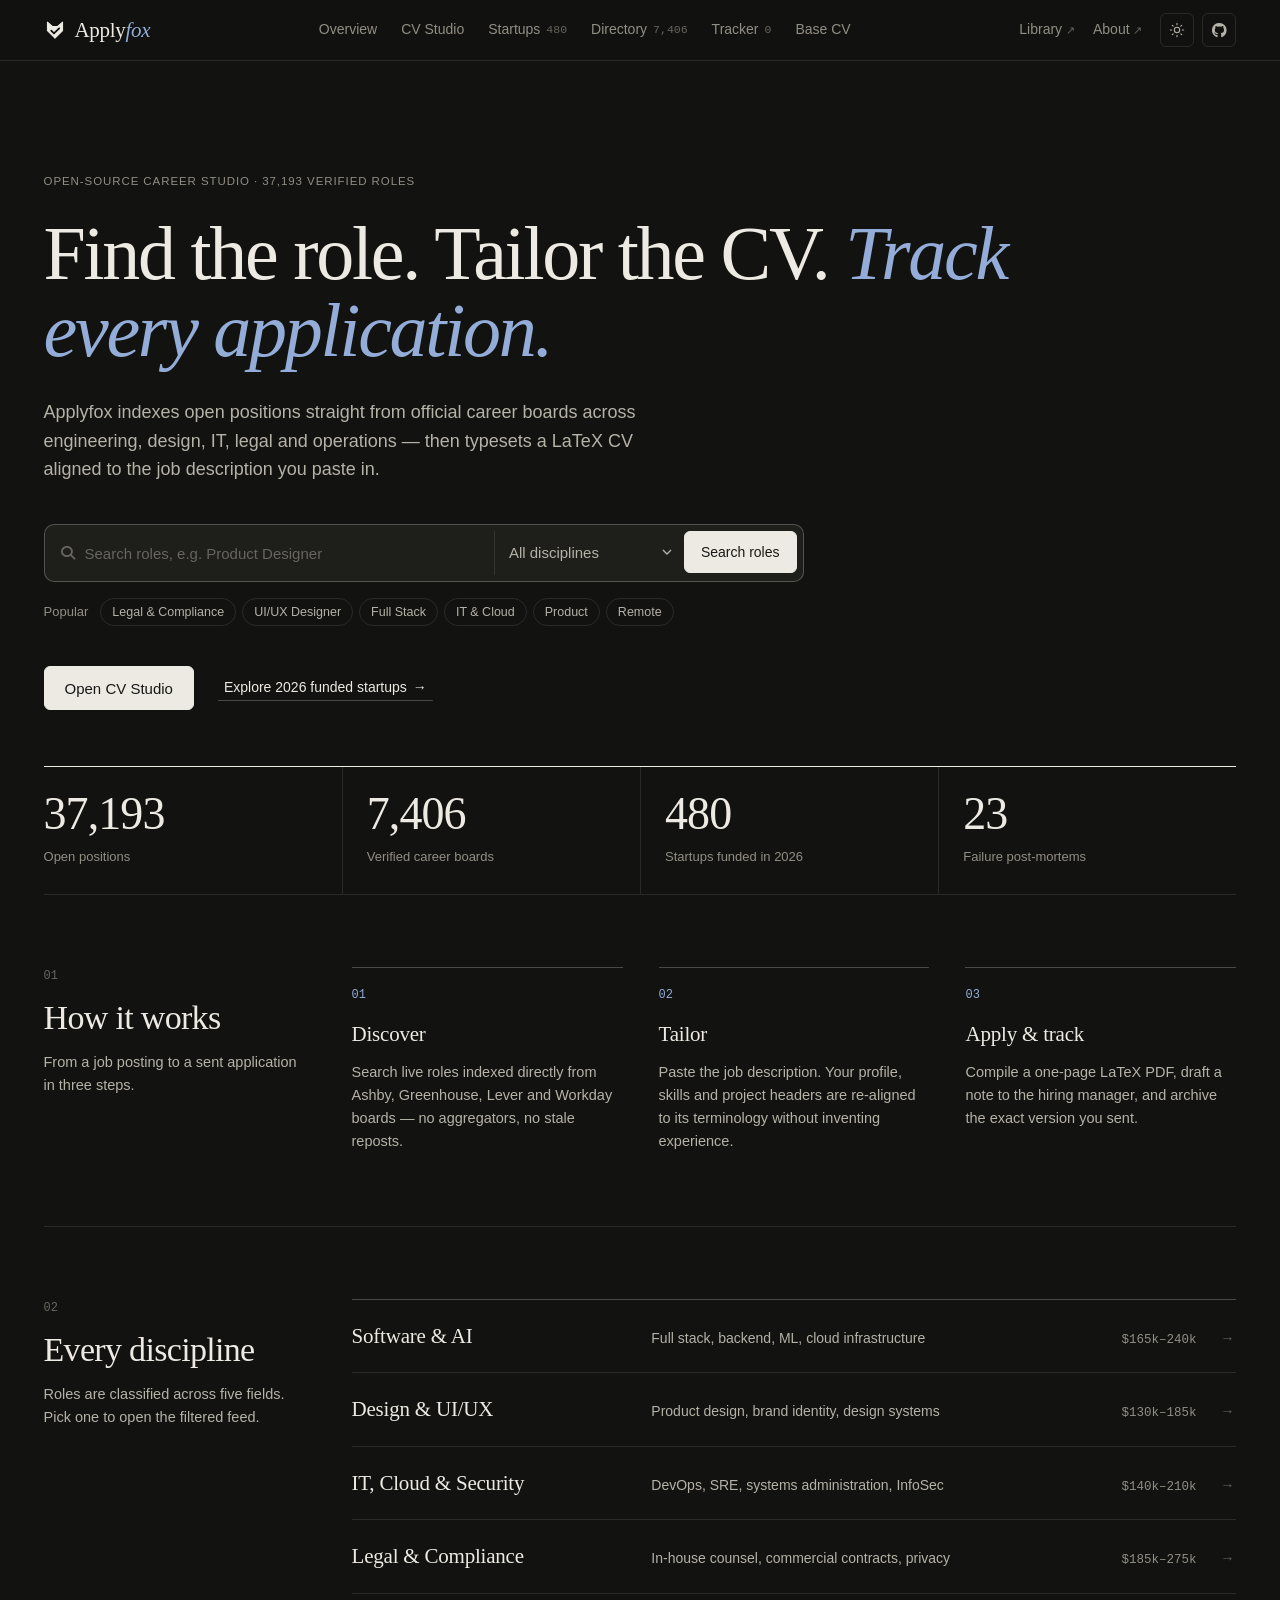
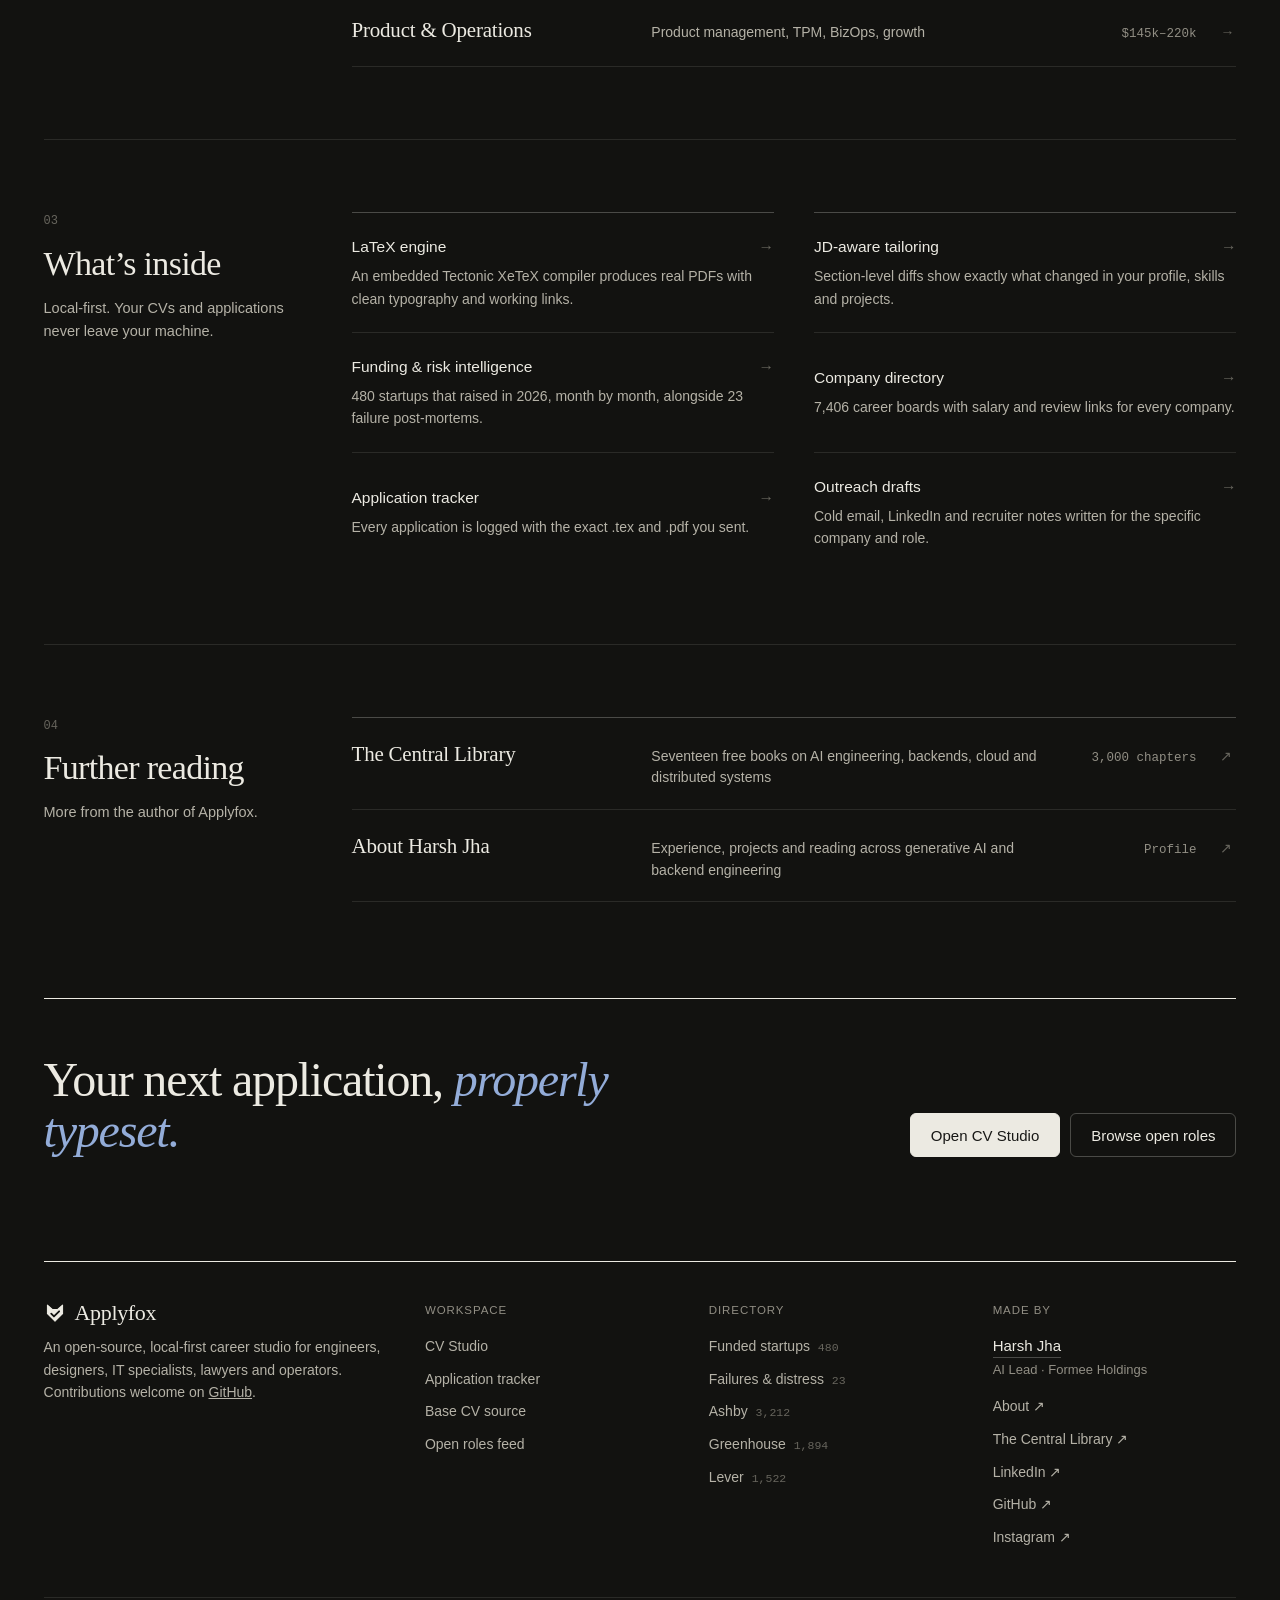
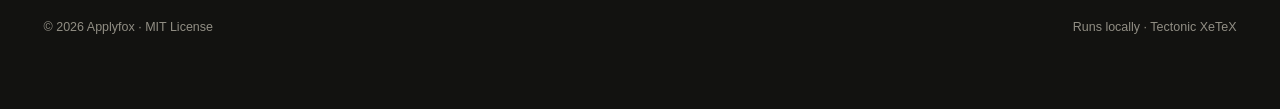
==== commit 725667fe: "Upadted the desing" ====
--- a/index.html
+++ b/index.html
@@ -1,2635 +1,1425 @@
 <!DOCTYPE html>
-<html lang="en">
+<html lang="en" data-theme="dark">
 <head>
 <meta charset="utf-8">
 <meta name="viewport" content="width=device-width, initial-scale=1">
-<title>Applyfox &mdash; The Career Studio for Engineers</title>
-<link rel="preconnect" href="https://fonts.googleapis.com">
-<link rel="preconnect" href="https://fonts.gstatic.com" crossorigin>
-<link href="https://fonts.googleapis.com/css2?family=Inter:wght@400;500;600;700&family=Newsreader:ital,opsz,wght@0,6..72,400;0,6..72,500;0,6..72,600;1,6..72,400;1,6..72,500&family=JetBrains+Mono:wght@400;500&display=swap" rel="stylesheet">
+<meta name="color-scheme" content="dark light">
+<meta name="theme-color" content="#121210">
+<link rel="icon" href="static/favicon.ico" sizes="48x48">
+<link rel="icon" href="static/favicon.svg" type="image/svg+xml">
+<link rel="icon" href="static/favicon-32.png" type="image/png" sizes="32x32">
+<link rel="apple-touch-icon" href="static/apple-touch-icon.png">
+<link rel="manifest" href="static/site.webmanifest">
+<script>
+  /* Theme: dark by default (set on <html> above, so it applies even before
+     this runs). A choice made with the toggle is stored and restored here,
+     before first paint, so the page never flashes the wrong theme. */
+  (function () {
+    try {
+      var saved = localStorage.getItem("applyfox-theme");
+      if (saved === "light" || saved === "dark") document.documentElement.setAttribute("data-theme", saved);
+    } catch (e) {}
+    syncThemeColor();
+  })();
+  function syncThemeColor() {
+    var meta = document.querySelector('meta[name="theme-color"]');
+    if (meta) meta.setAttribute("content", currentTheme() === "dark" ? "#121210" : "#f3f2ee");
+  }
+  function currentTheme() {
+    var set = document.documentElement.getAttribute("data-theme");
+    if (set) return set;
+    return window.matchMedia && window.matchMedia("(prefers-color-scheme: dark)").matches ? "dark" : "light";
+  }
+  function toggleTheme() {
+    var next = currentTheme() === "dark" ? "light" : "dark";
+    document.documentElement.setAttribute("data-theme", next);
+    try { localStorage.setItem("applyfox-theme", next); } catch (e) {}
+    syncThemeColor();
+    var btn = document.getElementById("themeToggle");
+    if (btn) btn.setAttribute("aria-label", next === "dark" ? "Switch to light theme" : "Switch to dark theme");
+  }
+</script>
+<title>Applyfox &mdash; Career Studio</title>
+<link rel="preconnect" href="https://api.fontshare.com">
+<link rel="preconnect" href="https://cdn.fontshare.com" crossorigin>
+<link href="https://api.fontshare.com/v2/css?f[]=zodiak@400,401,500&f[]=switzer@400,500,600&display=swap" rel="stylesheet">
 <link rel="stylesheet" href="https://cdnjs.cloudflare.com/ajax/libs/font-awesome/6.4.0/css/all.min.css">
 <style>
-  :root {
-    --bg-warm: #FAF8F5;
-    --card-bg: #FFFFFF;
-    --border-subtle: #E7E5E4;
-    --border-hover: #D6D3D1;
-    --border-dark: #18181B;
-    --text-primary: #1C1917;
-    --text-secondary: #78716C;
-    --text-muted: #A8A29E;
-    --accent-emerald: #0D9488;
-    --accent-emerald-dark: #0F766E;
-    --accent-emerald-light: #CCFBF1;
-    --accent-amber: #D97706;
-    --accent-amber-light: #FEF3C7;
-    --accent-ink: #18181B;
-    --accent-ink-hover: #27272A;
-    --card-shadow: 0 1px 3px rgba(0, 0, 0, 0.02), 0 8px 24px -4px rgba(28, 25, 23, 0.04);
-    --card-shadow-hover: 0 4px 6px -1px rgba(0, 0, 0, 0.03), 0 16px 32px -4px rgba(28, 25, 23, 0.07);
-    --radius-sm: 6px;
-    --radius-md: 10px;
-    --radius-lg: 14px;
-    --radius-pill: 9999px;
-  }
-
-  * { box-sizing: border-box; }
-
-  html, body {
-    overflow-x: hidden;
-    max-width: 100vw;
+/* ================================================================
+   APPLYFOX — DESIGN SYSTEM
+   ----------------------------------------------------------------
+   Paper, ink, and one red pencil. Hairline rules instead of boxes,
+   type instead of colour. Every colour on the page comes from the
+   tokens below — nothing else should introduce a hue.
+
+   1. Tokens        — palette, type, radius, spacing
+   2. Base          — reset, typography, form controls
+   3. Components    — buttons, chips, segmented controls, tables
+   4. Shell         — header, navigation, page frame, footer
+   5. Home          — hero, stats, numbered sections, discipline index
+   6. Workspaces    — studio, directory, tracker, base CV
+   7. Overlays      — modal, toast
+   8. Responsive    — 1100 / 900 / 768 / 480
+   9. Motion        — reduced-motion overrides
+================================================================ */
+
+/* ---------- 1. TOKENS ---------- */
+:root {
+  --font-display: "Zodiak", "Iowan Old Style", "Palatino Linotype", Palatino, Georgia, serif;
+  --font-sans: "Switzer", -apple-system, BlinkMacSystemFont, "Segoe UI", Helvetica, Arial, sans-serif;
+  --font-mono: ui-monospace, "SF Mono", "JetBrains Mono", Menlo, Consolas, "Liberation Mono", monospace;
+
+  color-scheme: light;
+
+  /* paper */
+  --bg: #f3f2ee;
+  --bg-sunken: #ebe9e3;
+  --bg-surface: #faf9f6;
+  --bg-raised: #ffffff;
+  --bg-hover: #eae8e2;
+
+  /* ink */
+  --ink: #16150f;
+  --ink-hover: #2b2a23;
+  --ink-muted: #55534a;
+  --ink-subtle: #6f6c63;
+  --ink-faint: #a9a69c;
+
+  /* rules + interaction tints */
+  --rule: rgba(22, 21, 15, .12);
+  --rule-strong: rgba(22, 21, 15, .28);
+  --focus: #16150f;
+  --tint: rgba(22, 21, 15, .03);        /* row hover */
+  --tint-strong: rgba(22, 21, 15, .06); /* diff additions, focus rings */
+  --overlay: rgba(22, 21, 15, .35);
+  --select-arrow: url("data:image/svg+xml,%3Csvg xmlns='http://www.w3.org/2000/svg' width='10' height='6' viewBox='0 0 10 6'%3E%3Cpath d='M1 1l4 4 4-4' fill='none' stroke='%2355534a' stroke-width='1.4'/%3E%3C/svg%3E");
+
+  /* the one accent — ink blue, for emphasis only, never decoration */
+  --accent: #2b4c7e;
+  --accent-soft: rgba(43, 76, 126, .08);
+
+  --radius-sm: 4px;
+  --radius-md: 6px;
+  --radius-lg: 10px;
+
+  --shadow-lg: 0 18px 44px rgba(22, 21, 15, .14);
+  --ease-out: cubic-bezier(.16, 1, .3, 1);
+
+  --page-max: 1320px;
+  --gutter: clamp(16px, 3.4vw, 44px);
+
+  /* Legacy aliases — JS-rendered rows still reference these names. */
+  --text-primary: var(--ink);
+  --text-secondary: var(--ink-muted);
+  --text-muted: var(--ink-subtle);
+  --border-subtle: var(--rule);
+  --border-hover: var(--rule-strong);
+  --border-dark: var(--ink);
+  --card-bg: var(--bg-raised);
+  --bg-warm: var(--bg-surface);
+  --accent-ink: var(--ink);
+  --accent-ink-hover: var(--ink-hover);
+  --accent-emerald: var(--ink-subtle);
+  --accent-emerald-dark: var(--ink);
+  --accent-emerald-light: var(--bg-sunken);
+  --accent-amber: var(--ink-muted);
+  --accent-amber-light: var(--bg-sunken);
+}
+
+/* Dark — warm charcoal, same hierarchy. Applied when the viewer picks it,
+   or when the OS prefers dark and the viewer hasn't forced light. */
+@media (prefers-color-scheme: dark) {
+  :root:not([data-theme="light"]) {
+    color-scheme: dark;
+    --bg: #121210;
+    --bg-sunken: #0c0c0b;
+    --bg-surface: #181816;
+    --bg-raised: #1e1e1b;
+    --bg-hover: #272724;
+    --ink: #eceae2;
+    --ink-hover: #d4d2ca;
+    --ink-muted: #b5b2a7;
+    --ink-subtle: #918e84;
+    --ink-faint: #67655d;
+    --rule: rgba(236, 234, 226, .11);
+    --rule-strong: rgba(236, 234, 226, .26);
+    --focus: #eceae2;
+    --tint: rgba(236, 234, 226, .03);
+    --tint-strong: rgba(236, 234, 226, .07);
+    --overlay: rgba(0, 0, 0, .6);
+    --select-arrow: url("data:image/svg+xml,%3Csvg xmlns='http://www.w3.org/2000/svg' width='10' height='6' viewBox='0 0 10 6'%3E%3Cpath d='M1 1l4 4 4-4' fill='none' stroke='%23b5b2a7' stroke-width='1.4'/%3E%3C/svg%3E");
+    --accent: #93acd8;
+    --accent-soft: rgba(147, 172, 216, .12);
+    --shadow-lg: 0 18px 44px rgba(0, 0, 0, .5);
+  }
+}
+:root[data-theme="dark"] {
+  color-scheme: dark;
+  --bg: #121210;
+  --bg-sunken: #0c0c0b;
+  --bg-surface: #181816;
+  --bg-raised: #1e1e1b;
+  --bg-hover: #272724;
+  --ink: #eceae2;
+  --ink-hover: #d4d2ca;
+  --ink-muted: #b5b2a7;
+  --ink-subtle: #918e84;
+  --ink-faint: #67655d;
+  --rule: rgba(236, 234, 226, .11);
+  --rule-strong: rgba(236, 234, 226, .26);
+  --focus: #eceae2;
+  --tint: rgba(236, 234, 226, .03);
+  --tint-strong: rgba(236, 234, 226, .07);
+  --overlay: rgba(0, 0, 0, .6);
+  --select-arrow: url("data:image/svg+xml,%3Csvg xmlns='http://www.w3.org/2000/svg' width='10' height='6' viewBox='0 0 10 6'%3E%3Cpath d='M1 1l4 4 4-4' fill='none' stroke='%23b5b2a7' stroke-width='1.4'/%3E%3C/svg%3E");
+  --accent: #93acd8;
+  --accent-soft: rgba(147, 172, 216, .12);
+  --shadow-lg: 0 18px 44px rgba(0, 0, 0, .5);
+}
+
+/* ---------- 2. BASE ---------- */
+*, *::before, *::after { box-sizing: border-box; }
+html { -webkit-text-size-adjust: 100%; overflow-x: clip; scroll-padding-top: 80px; }
+
+body {
+  margin: 0;
+  min-height: 100vh;
+  background: var(--bg);
+  color: var(--ink);
+  font-family: var(--font-sans);
+  font-size: 15px;
+  line-height: 1.55;
+  -webkit-font-smoothing: antialiased;
+  -moz-osx-font-smoothing: grayscale;
+  overflow-x: clip;
+  transition: background-color .25s ease, color .25s ease;
+}
+
+h1, h2, h3, h4 { margin: 0; font-weight: 500; }
+p { margin: 0; }
+a { color: inherit; }
+button, input, select, textarea { font: inherit; color: inherit; }
+::selection { background: var(--ink); color: var(--bg); }
+:focus-visible { outline: 2px solid var(--focus); outline-offset: 2px; border-radius: 2px; }
+
+.serif { font-family: var(--font-display); }
+.mono { font-family: var(--font-mono); }
+
+/* Small caps label used for eyebrows, column heads and field labels */
+.eyebrow,
+label,
+table.sheet-table th,
+.footer-heading {
+  font-family: var(--font-sans);
+  font-size: 11.5px;
+  font-weight: 500;
+  letter-spacing: .08em;
+  text-transform: uppercase;
+  color: var(--ink-subtle);
+}
+
+/* Form controls */
+label { display: block; margin-bottom: 6px; }
+
+input[type="text"], input[type="url"], textarea, select {
+  width: 100%;
+  padding: 9px 12px;
+  background: var(--bg-raised);
+  border: 1px solid var(--rule-strong);
+  border-radius: var(--radius-md);
+  color: var(--ink);
+  font-size: 14px;
+  transition: border-color .15s ease, box-shadow .15s ease;
+}
+input::placeholder, textarea::placeholder { color: var(--ink-faint); }
+input[type="text"]:focus, input[type="url"]:focus, textarea:focus, select:focus {
+  outline: none;
+  border-color: var(--ink);
+  box-shadow: 0 0 0 3px var(--tint-strong);
+}
+select {
+  appearance: none;
+  -webkit-appearance: none;
+  padding-right: 32px;
+  background-image: var(--select-arrow);
+  background-repeat: no-repeat;
+  background-position: right 12px center;
+  cursor: pointer;
+}
+textarea { resize: vertical; min-height: 120px; line-height: 1.5; }
+input[type="checkbox"] { accent-color: var(--ink); width: 15px; height: 15px; margin: 0; }
+
+.form-group { margin-bottom: 16px; }
+.form-row { display: grid; grid-template-columns: 1fr 1fr; gap: 12px; }
+
+.checkbox-label {
+  display: flex;
+  align-items: center;
+  gap: 10px;
+  margin: 0;
+  font-size: 14px;
+  letter-spacing: 0;
+  text-transform: none;
+  color: var(--ink);
+  cursor: pointer;
+  user-select: none;
+}
+
+/* ---------- 3. COMPONENTS ---------- */
+
+/* Buttons — ink primary, outline secondary. That's all. */
+.btn {
+  display: inline-flex;
+  align-items: center;
+  justify-content: center;
+  gap: 8px;
+  height: 38px;
+  padding: 0 16px;
+  border-radius: var(--radius-md);
+  border: 1px solid transparent;
+  font-size: 14px;
+  font-weight: 500;
+  line-height: 1;
+  white-space: nowrap;
+  text-decoration: none;
+  cursor: pointer;
+  transition: background-color .15s ease, border-color .15s ease, color .15s ease;
+}
+.btn i { font-size: 12px; }
+.btn-lg { height: 44px; padding: 0 20px; font-size: 15px; }
+.btn-sm { height: 30px; padding: 0 11px; font-size: 13px; gap: 6px; }
+.btn-sm i { font-size: 11px; }
+
+.btn-primary, .btn-success, .btn-amber {
+  background: var(--ink);
+  border-color: var(--ink);
+  color: var(--bg-surface);
+}
+.btn-primary:hover, .btn-success:hover, .btn-amber:hover {
+  background: var(--accent-ink-hover);
+  border-color: var(--accent-ink-hover);
+}
+.btn-secondary {
+  background: transparent;
+  border-color: var(--rule-strong);
+  color: var(--ink);
+}
+.btn-secondary:hover { border-color: var(--ink); background: var(--bg-surface); }
+.btn-link {
+  height: auto;
+  padding: 0;
+  background: none;
+  border: none;
+  color: var(--ink);
+  text-decoration: underline;
+  text-decoration-color: var(--rule-strong);
+  text-underline-offset: 4px;
+}
+.btn-link:hover { text-decoration-color: var(--ink); }
+.btn:disabled { opacity: .5; cursor: not-allowed; }
+
+.banner-actions { display: flex; gap: 10px; margin-top: 20px; }
+
+/* Arrow link — the house style for "go somewhere" */
+.arrow-link {
+  display: inline-flex;
+  align-items: center;
+  gap: 6px;
+  font-size: 14px;
+  font-weight: 500;
+  color: var(--ink);
+  text-decoration: none;
+  border-bottom: 1px solid var(--rule-strong);
+  padding-bottom: 2px;
+  cursor: pointer;
+  background: none;
+  border-top: 0; border-left: 0; border-right: 0;
+  transition: border-color .15s ease;
+}
+.arrow-link:hover { border-bottom-color: var(--ink); }
+
+/* Chips — quiet, outlined, monochrome */
+.chip {
+  display: inline-flex;
+  align-items: center;
+  gap: 6px;
+  padding: 3px 9px;
+  border-radius: var(--radius-sm);
+  border: 1px solid var(--rule);
+  background: var(--bg-surface);
+  color: var(--ink-muted);
+  font-size: 12px;
+  font-weight: 500;
+  white-space: nowrap;
+}
+.chip i { display: none; }
+.chip-score { color: var(--ink); border-color: var(--rule-strong); }
+.chip-archetype, .chip-skill, .chip-amber { color: var(--ink-muted); }
+.meta-chips { display: flex; gap: 6px; flex-wrap: wrap; align-items: center; margin-bottom: 16px; }
+
+/* Suggestion chips — studio role presets and the home "Popular" row. */
+.role-quick-btn,
+.hero-trending-chip {
+  display: inline-flex;
+  align-items: center;
+  gap: 6px;
+  height: 28px;
+  padding: 0 11px;
+  border-radius: 999px;
+  border: 1px solid var(--rule);
+  background: transparent;
+  color: var(--ink-muted);
+  font-size: 12.5px;
+  font-weight: 500;
+  white-space: nowrap;
+  cursor: pointer;
+  transition: border-color .15s ease, color .15s ease, background-color .15s ease;
+}
+.role-quick-btn:hover,
+.hero-trending-chip:hover { border-color: var(--rule-strong); color: var(--ink); }
+/* Icons inside chips add noise; the label carries the meaning. */
+.role-quick-btn svg, .hero-trending-chip svg, .chip-svg { display: none; }
+
+/* Underline tabs — studio sub-tabs and the directory tab row */
+.results-tabs,
+.dir-tabs {
+  display: flex;
+  gap: 28px;
+  border-bottom: 1px solid var(--rule);
+}
+.subtab-btn,
+.dir-tab {
+  position: relative;
+  display: inline-flex;
+  align-items: center;
+  gap: 8px;
+  padding: 10px 0 12px;
+  margin-bottom: -1px;
+  background: none;
+  border: none;
+  border-bottom: 1.5px solid transparent;
+  color: var(--ink-subtle);
+  font-size: 14px;
+  font-weight: 500;
+  white-space: nowrap;
+  cursor: pointer;
+  transition: color .15s ease, border-color .15s ease;
+}
+.subtab-btn:hover, .dir-tab:hover { color: var(--ink); }
+.subtab-btn.active, .dir-tab.active {
+  color: var(--ink);
+  border-bottom-color: var(--ink);
+}
+.subtab-btn i { display: none; }
+.dir-count {
+  font-family: var(--font-mono);
+  font-size: 11.5px;
+  font-weight: 400;
+  color: var(--ink-faint);
+}
+.dir-tab.active .dir-count { color: var(--ink-subtle); }
+
+/* Cards — a surface with a hairline, no shadow */
+.card {
+  background: var(--bg-surface);
+  border: 1px solid var(--rule);
+  border-radius: var(--radius-lg);
+  padding: 24px;
+}
+.card-header {
+  display: flex;
+  justify-content: space-between;
+  align-items: center;
+  gap: 12px;
+  margin-bottom: 20px;
+  padding-bottom: 16px;
+  border-bottom: 1px solid var(--rule);
+}
+.card-title {
+  font-family: var(--font-display);
+  font-size: 20px;
+  font-weight: 500;
+  letter-spacing: -.01em;
+  color: var(--ink);
+}
+.card-title i { display: none; }
+.card-kicker { font-size: 13px; color: var(--ink-subtle); }
+
+/* Tables — hairline rows, small-caps heads, no zebra, no fills */
+.table-container {
+  overflow-x: auto;
+  border-top: 1px solid var(--ink);
+}
+table.sheet-table {
+  width: 100%;
+  border-collapse: collapse;
+  font-size: 14px;
+  text-align: left;
+}
+table.sheet-table th {
+  padding: 12px 14px;
+  border-bottom: 1px solid var(--rule);
+  white-space: nowrap;
+  background: none;
+}
+table.sheet-table td {
+  padding: 16px 14px;
+  border-bottom: 1px solid var(--rule);
+  vertical-align: top;
+}
+table.sheet-table th:first-child, table.sheet-table td:first-child { padding-left: 0; }
+table.sheet-table th:last-child, table.sheet-table td:last-child { padding-right: 0; }
+table.sheet-table tbody tr { transition: background-color .12s ease; }
+table.sheet-table tbody tr:hover td { background: var(--tint); }
+table.sheet-table td:first-child { font-family: var(--font-mono); color: var(--ink-subtle) !important; font-size: 12px !important; }
+table.sheet-table td select { padding: 5px 30px 5px 10px !important; font-size: 13px !important; width: auto; }
+table.sheet-table td .cs-trigger { height: 30px; padding: 0 28px 0 10px; font-size: 13px; background-position: right 10px center; }
+/* Decorative row icons are suppressed; text carries the meaning */
+table.sheet-table td i.fa-circle-info,
+table.sheet-table td i.fa-calendar-check,
+table.sheet-table td i.fa-skull-crossbones,
+table.sheet-table td i.fa-lightbulb,
+table.sheet-table td i.fa-location-dot,
+table.sheet-table td i.fa-tag,
+table.sheet-table td i.fa-globe,
+table.sheet-table td i.fa-building,
+table.sheet-table td i.fa-clock,
+table.sheet-table td i.fa-sack-dollar,
+table.sheet-table td i.fa-chart-line,
+table.sheet-table td i.fa-star,
+table.sheet-table td i.fa-code,
+table.sheet-table td i.fa-pen-nib,
+table.sheet-table td i.fa-server,
+table.sheet-table td i.fa-scale-balanced,
+table.sheet-table td i.fa-cubes,
+table.sheet-table td .btn-primary i { display: none; }
+
+/* Pagination */
+.pagination-bar {
+  display: flex;
+  justify-content: space-between;
+  align-items: center;
+  flex-wrap: wrap;
+  gap: 12px;
+  padding: 16px 0 4px;
+}
+.page-info { font-size: 13px; color: var(--ink-subtle); }
+.page-info strong { color: var(--ink); font-weight: 500; }
+.page-nav { display: flex; gap: 4px; align-items: center; }
+.page-btn {
+  min-width: 32px;
+  height: 32px;
+  padding: 0 10px;
+  border: 1px solid transparent;
+  border-radius: var(--radius-md);
+  background: none;
+  color: var(--ink-muted);
+  font-family: var(--font-mono);
+  font-size: 12.5px;
+  cursor: pointer;
+  transition: border-color .15s ease, color .15s ease;
+}
+.page-btn:hover:not(:disabled) { border-color: var(--rule-strong); color: var(--ink); }
+.page-btn.active { border-color: var(--ink); color: var(--ink); }
+.page-btn:disabled { opacity: .35; cursor: not-allowed; }
+
+/* Inline data badges — all reduced to typographic treatments */
+.portal-badge {
+  font-family: var(--font-mono);
+  font-size: 11.5px;
+  letter-spacing: .04em;
+  text-transform: uppercase;
+  color: var(--ink-muted);
+}
+.portal-badge i { display: none; }
+.badge-round {
+  display: inline-block;
+  font-size: 12px;
+  color: var(--ink-muted);
+  border: 1px solid var(--rule);
+  border-radius: var(--radius-sm);
+  padding: 1px 6px;
+  white-space: nowrap;
+}
+.badge-amount {
+  font-family: var(--font-display);
+  font-size: 16px;
+  line-height: 1.3;
+  color: var(--ink);
+  margin-left: 6px;
+}
+.badge-sector {
+  display: inline-block;
+  font-size: 12px;
+  color: var(--ink-muted);
+}
+.badge-country { font-size: 12px; color: var(--ink-subtle); }
+.badge-fail-funding { font-family: var(--font-display); font-size: 16px; color: var(--ink); }
+.badge-level {
+  font-size: 11.5px;
+  color: var(--ink-subtle);
+  border: 1px solid var(--rule);
+  border-radius: var(--radius-sm);
+  padding: 0 6px;
+  font-weight: 500;
+}
+.salary-badge { font-family: var(--font-mono); font-size: 12.5px; color: var(--ink); white-space: nowrap; }
+.skill-pill-sm {
+  display: inline-block;
+  font-size: 12px;
+  color: var(--ink-subtle);
+  margin: 4px 10px 0 0;
+}
+
+/* Links in tables */
+.ext-link {
+  display: inline-flex;
+  align-items: center;
+  gap: 5px;
+  font-size: 13px;
+  color: var(--ink);
+  text-decoration: none;
+  border-bottom: 1px solid var(--rule-strong);
+  padding-bottom: 1px;
+  white-space: nowrap;
+  transition: border-color .15s ease;
+}
+.ext-link:hover { border-bottom-color: var(--ink); }
+.ext-link i.fa-arrow-up-right-from-square { font-size: 9px; color: var(--ink-subtle); }
+.intel-link {
+  display: inline-block;
+  font-size: 13px;
+  color: var(--ink-subtle);
+  text-decoration: none;
+  margin-right: 12px;
+  transition: color .15s ease;
+}
+.intel-link:hover { color: var(--ink); text-decoration: underline; text-underline-offset: 3px; }
+
+.company-name-clickable {
+  display: inline-flex;
+  align-items: center;
+  gap: 6px;
+  font-size: 15px;
+  font-weight: 500;
+  color: var(--ink);
+  cursor: pointer;
+}
+.company-name-clickable span {
+  border-bottom: 1px solid transparent;
+  transition: border-color .15s ease;
+}
+.company-name-clickable:hover span { border-bottom-color: var(--ink); }
+
+/* Open-role lists inside table cells */
+.role-tag-list {
+  display: flex;
+  flex-direction: column;
+  align-items: flex-start;
+  gap: 4px;
+  margin-top: 6px;
+  max-width: 360px;
+}
+.role-tag-list > a.role-search-link { display: none; }
+.role-tag-pill {
+  position: relative;
+  display: block;
+  padding-left: 20px;
+  font-size: 13px;
+  line-height: 1.4;
+  color: var(--ink-muted);
+  cursor: pointer;
+  transition: color .15s ease;
+}
+.role-tag-pill::before { content: "—"; position: absolute; left: 0; color: var(--ink-faint); }
+.role-tag-pill i { display: none; }
+.role-tag-pill:hover { color: var(--ink); text-decoration: underline; text-underline-offset: 3px; }
+.role-tag-pill.highlighted, .role-tag-pill.match-highlight { color: var(--ink); font-weight: 500; }
+.role-tag-pill.highlighted::before { content: "—"; color: var(--accent); }
+.role-tag-more {
+  font-size: 12.5px;
+  color: var(--ink-subtle);
+  cursor: pointer;
+  text-decoration: underline;
+  text-decoration-color: var(--rule-strong);
+  text-underline-offset: 3px;
+}
+.role-tag-more:hover { color: var(--ink); }
+.role-feed-title { display: flex; align-items: center; gap: 8px; flex-wrap: wrap; font-size: 15px; font-weight: 500; }
+
+/* Diff + code */
+.tex-code {
+  width: 100%;
+  height: 650px;
+  padding: 16px;
+  font-family: var(--font-mono);
+  font-size: 12.5px;
+  line-height: 1.6;
+  color: var(--ink);
+  background: var(--bg-raised);
+  border: 1px solid var(--rule);
+  border-radius: var(--radius-md);
+}
+.diff-box {
+  padding: 12px 14px;
+  font-family: var(--font-mono);
+  font-size: 12.5px;
+  line-height: 1.55;
+  max-height: 280px;
+  overflow-y: auto;
+  background: var(--bg-raised);
+  border: 1px solid var(--rule);
+  border-radius: var(--radius-md);
+}
+.diff-line { padding: 1px 6px; border-radius: 2px; white-space: pre-wrap; }
+.diff-added { background: var(--tint-strong); color: var(--ink); }
+.diff-removed { color: var(--accent); text-decoration: line-through; text-decoration-color: color-mix(in srgb, var(--accent) 45%, transparent); }
+.diff-chunk, .diff-header { color: var(--ink-faint); }
+
+/* ---------- 4. SHELL ---------- */
+.app-header {
+  position: sticky;
+  top: 0;
+  z-index: 100;
+  background: color-mix(in srgb, var(--bg) 92%, transparent);
+  backdrop-filter: blur(10px);
+  -webkit-backdrop-filter: blur(10px);
+  border-bottom: 1px solid var(--rule);
+}
+.header-inner {
+  max-width: var(--page-max);
+  margin: 0 auto;
+  padding: 0 var(--gutter);
+  height: 60px;
+  display: flex;
+  align-items: center;
+  justify-content: space-between;
+  gap: 24px;
+}
+.brand {
+  font-family: var(--font-display);
+  font-size: 21px;
+  letter-spacing: -.015em;
+  color: var(--ink);
+  text-decoration: none;
+  cursor: pointer;
+  white-space: nowrap;
+  background: none;
+  border: 0;
+  padding: 0;
+}
+.brand em { font-style: italic; color: var(--accent); }
+.brand, .footer-brand { display: inline-flex; align-items: center; gap: 9px; }
+.brand-mark { width: 22px; height: 22px; flex-shrink: 0; color: var(--ink); }
+.brand-mark + span { line-height: 1; }
+.brand:hover .brand-mark { color: var(--accent); transition: color .2s ease; }
+.header-nav-container { display: flex; align-items: center; gap: 28px; min-width: 0; }
+.nav-tabs { display: flex; align-items: center; gap: 24px; }
+.tab-btn {
+  position: relative;
+  display: inline-flex;
+  align-items: baseline;
+  gap: 6px;
+  height: 60px;
+  padding: 0;
+  background: none;
+  border: none;
+  color: var(--ink-subtle);
+  font-size: 14px;
+  font-weight: 500;
+  white-space: nowrap;
+  cursor: pointer;
+  transition: color .15s ease;
+  align-items: center;
+}
+.tab-btn:hover { color: var(--ink); }
+.tab-btn.active { color: var(--ink); }
+.tab-btn.active::after {
+  content: "";
+  position: absolute;
+  left: 0; right: 0; bottom: -1px;
+  height: 1.5px;
+  background: var(--ink);
+}
+.tab-count { font-family: var(--font-mono); font-size: 11.5px; color: var(--ink-faint); font-weight: 400; }
+.tab-btn.active .tab-count { color: var(--ink-subtle); }
+
+.icon-btn {
+  width: 34px;
+  height: 34px;
+  display: inline-grid;
+  place-items: center;
+  border: 1px solid var(--rule);
+  border-radius: var(--radius-md);
+  color: var(--ink-muted);
+  text-decoration: none;
+  transition: border-color .15s ease, color .15s ease;
+  flex-shrink: 0;
+}
+.icon-btn:hover { border-color: var(--rule-strong); color: var(--ink); }
+.icon-btn i { font-size: 15px; }
+.header-actions { display: flex; align-items: center; gap: 8px; flex-shrink: 0; }
+.header-links { display: flex; align-items: center; gap: 18px; margin-right: 10px; }
+.header-links a {
+  font-size: 14px;
+  font-weight: 500;
+  color: var(--ink-subtle);
+  text-decoration: none;
+  white-space: nowrap;
+  transition: color .15s ease;
+}
+.header-links a span { font-size: 11px; color: var(--ink-faint); transition: color .15s ease; }
+.header-links a:hover, .header-links a:hover span { color: var(--ink); }
+.theme-toggle { background: none; cursor: pointer; padding: 0; }
+.theme-toggle svg { width: 16px; height: 16px; }
+/* show the icon for the theme you'd switch TO */
+.theme-toggle .icon-sun { display: none; }
+:root[data-theme="dark"] .theme-toggle .icon-sun { display: block; }
+:root[data-theme="dark"] .theme-toggle .icon-moon { display: none; }
+@media (prefers-color-scheme: dark) {
+  :root:not([data-theme="light"]) .theme-toggle .icon-sun { display: block; }
+  :root:not([data-theme="light"]) .theme-toggle .icon-moon { display: none; }
+}
+
+main {
+  max-width: var(--page-max);
+  margin: 0 auto;
+  padding: 0 var(--gutter) 64px;
+}
+
+/* Page heading used at the top of every workspace view */
+.workspace-bar {
+  display: flex;
+  justify-content: space-between;
+  align-items: flex-end;
+  gap: 20px;
+  padding: 40px 0 24px;
+}
+.workspace-breadcrumb { display: flex; flex-direction: column; gap: 6px; }
+.workspace-breadcrumb .eyebrow a { color: inherit; text-decoration: none; }
+.workspace-breadcrumb .eyebrow a:hover { color: var(--ink); }
+.workspace-title {
+  font-family: var(--font-display);
+  font-size: clamp(28px, 3.4vw, 38px);
+  line-height: 1.1;
+  letter-spacing: -.02em;
+  color: var(--ink);
+}
+.workspace-meta {
+  display: flex;
+  align-items: center;
+  gap: 18px;
+  font-size: 13px;
+  color: var(--ink-subtle);
+  flex-wrap: wrap;
+}
+.meta-item { display: inline-flex; align-items: center; gap: 8px; }
+.sync-badge {
+  display: inline-flex;
+  align-items: center;
+  gap: 8px;
+  background: none;
+  border: 0;
+  padding: 0;
+  font-size: 13px;
+  color: var(--ink-subtle);
+  cursor: pointer;
+}
+.sync-badge:hover { color: var(--ink); }
+.sync-dot {
+  width: 6px;
+  height: 6px;
+  border-radius: 50%;
+  background: var(--ink);
+  flex-shrink: 0;
+}
+
+/* Footer */
+.app-footer {
+  margin-top: 96px;
+  padding-top: 40px;
+  border-top: 1px solid var(--ink);
+}
+.footer-inner {
+  display: grid;
+  grid-template-columns: 1.4fr 1fr 1fr 1fr;
+  gap: 40px;
+}
+.footer-brand { font-family: var(--font-display); font-size: 22px; letter-spacing: -.015em; margin-bottom: 12px; }
+.footer-desc { font-size: 14px; color: var(--ink-muted); max-width: 340px; line-height: 1.6; }
+.footer-heading { margin-bottom: 14px; }
+.footer-links { list-style: none; margin: 0; padding: 0; display: grid; gap: 9px; }
+.footer-links a {
+  font-size: 14px;
+  color: var(--ink-muted);
+  text-decoration: none;
+  transition: color .15s ease;
+}
+.footer-links a:hover { color: var(--ink); }
+.footer-links .count { font-family: var(--font-mono); font-size: 11.5px; color: var(--ink-faint); margin-left: 4px; }
+.creator-name { display: inline-block; font-size: 15px; font-weight: 500; color: var(--ink); text-decoration: none; border-bottom: 1px solid var(--rule-strong); }
+.creator-name:hover { border-bottom-color: var(--ink); }
+.creator-title { font-size: 13px; color: var(--ink-subtle); margin-top: 2px; margin-bottom: 14px; }
+.footer-bottom {
+  display: flex;
+  justify-content: space-between;
+  gap: 16px;
+  flex-wrap: wrap;
+  margin-top: 48px;
+  padding: 20px 0 8px;
+  border-top: 1px solid var(--rule);
+  font-size: 12.5px;
+  color: var(--ink-subtle);
+}
+
+/* ---------- 5. HOME ---------- */
+.hero-section {
+  padding: clamp(56px, 9vw, 112px) 0 56px;
+  max-width: 1080px;
+}
+.hero-section .eyebrow { display: block; margin-bottom: 24px; }
+.hero-title {
+  font-family: var(--font-display);
+  font-size: clamp(40px, 6.2vw, 76px);
+  line-height: 1.02;
+  letter-spacing: -.03em;
+  color: var(--ink);
+  margin-bottom: 28px;
+}
+.hero-title em { font-style: italic; color: var(--accent); }
+.hero-subtitle {
+  font-size: clamp(16px, 1.5vw, 18px);
+  line-height: 1.6;
+  color: var(--ink-muted);
+  max-width: 620px;
+  margin-bottom: 40px;
+}
+
+.hero-search-wrapper { max-width: 760px; }
+.hero-search-bar {
+  display: flex;
+  align-items: stretch;
+  background: var(--bg-raised);
+  border: 1px solid var(--rule-strong);
+  border-radius: var(--radius-lg);
+  padding: 6px;
+  transition: border-color .15s ease, box-shadow .15s ease;
+}
+.hero-search-bar:focus-within { border-color: var(--ink); box-shadow: 0 0 0 4px var(--tint-strong); }
+.hero-search-field { flex: 1; display: flex; align-items: center; gap: 10px; padding: 0 10px; min-width: 0; }
+.hero-search-field i { color: var(--ink-faint); font-size: 14px; }
+.hero-search-bar input[type="text"],
+.hero-search-bar select {
+  border: 0;
+  box-shadow: none !important;
+  background-color: transparent;
+  padding-left: 0;
+  font-size: 15px;
+  height: 42px;
+}
+.hero-search-filter { display: flex; align-items: center; border-left: 1px solid var(--rule); padding-left: 14px; width: 190px; }
+.hero-search-filter select { color: var(--ink-muted); }
+.hero-search-filter .cs { width: 100%; }
+.hero-search-filter .cs-trigger {
+  height: 42px;
+  padding-left: 0;
+  border: 0;
+  background-color: transparent;
+  color: var(--ink-muted);
+  font-size: 15px;
+}
+.hero-search-filter .cs-trigger:hover,
+.hero-search-filter .cs.is-open .cs-trigger { color: var(--ink); }
+.hero-search-btn { height: 42px; }
+.hero-trending-chips { display: flex; align-items: center; flex-wrap: wrap; gap: 6px 6px; margin-top: 16px; }
+.hero-trending-label { font-size: 13px; color: var(--ink-subtle); margin-right: 6px; }
+.hero-actions { display: flex; align-items: center; gap: 24px; margin-top: 40px; flex-wrap: wrap; }
+
+/* Stats ledger — numbers set in the display face, hairline separated */
+.stats-strip {
+  display: grid;
+  grid-template-columns: repeat(4, 1fr);
+  border-top: 1px solid var(--ink);
+  border-bottom: 1px solid var(--rule);
+}
+.stat-item {
+  padding: 24px 24px 26px 0;
+  background: none;
+  border: 0;
+  text-align: left;
+  color: inherit;
+  cursor: pointer;
+  transition: background-color .15s ease;
+}
+.stat-item + .stat-item { padding-left: 24px; border-left: 1px solid var(--rule); }
+.stat-item:hover .stat-label { color: var(--ink); }
+.stat-num {
+  font-family: var(--font-display);
+  font-size: clamp(32px, 3.6vw, 46px);
+  line-height: 1;
+  letter-spacing: -.02em;
+  color: var(--ink);
+  font-variant-numeric: tabular-nums;
+}
+.stat-label { margin-top: 10px; font-size: 13px; color: var(--ink-subtle); transition: color .15s ease; }
+
+/* Numbered editorial sections */
+.home-section {
+  display: grid;
+  grid-template-columns: 260px 1fr;
+  gap: 48px;
+  padding: 72px 0;
+  border-bottom: 1px solid var(--rule);
+}
+.home-section:last-of-type { border-bottom: 0; }
+.section-aside { position: relative; }
+.section-index { font-family: var(--font-mono); font-size: 12px; color: var(--ink-faint); display: block; margin-bottom: 14px; }
+.section-title {
+  font-family: var(--font-display);
+  font-size: clamp(26px, 2.8vw, 34px);
+  line-height: 1.12;
+  letter-spacing: -.02em;
+  color: var(--ink);
+}
+.section-desc { margin-top: 14px; font-size: 14.5px; color: var(--ink-muted); line-height: 1.6; }
+
+/* Three-up steps */
+.steps { display: grid; grid-template-columns: repeat(3, 1fr); gap: 36px; }
+.step { border-top: 1px solid var(--rule-strong); padding-top: 18px; }
+.step-num { font-family: var(--font-mono); font-size: 12px; color: var(--accent); margin-bottom: 14px; display: block; }
+.step-title { font-family: var(--font-display); font-size: 21px; letter-spacing: -.01em; margin-bottom: 10px; color: var(--ink); }
+.step-text { font-size: 14.5px; line-height: 1.6; color: var(--ink-muted); }
+
+/* Discipline index — a ruled list, not a card grid */
+.discipline-index { border-top: 1px solid var(--rule-strong); }
+.discipline-row {
+  display: grid;
+  grid-template-columns: minmax(200px, 1.1fr) 1.6fr 120px 16px;
+  align-items: baseline;
+  gap: 24px;
+  width: 100%;
+  padding: 20px 0;
+  border: 0;
+  border-bottom: 1px solid var(--rule);
+  background: none;
+  text-align: left;
+  cursor: pointer;
+  color: inherit;
+  transition: padding-left .25s var(--ease-out);
+}
+.discipline-row:hover { padding-left: 8px; }
+a.discipline-row { text-decoration: none; }
+.discipline-name { font-family: var(--font-display); font-size: 21px; letter-spacing: -.01em; color: var(--ink); }
+.discipline-focus { font-size: 14px; color: var(--ink-muted); }
+.discipline-pay { font-family: var(--font-mono); font-size: 12.5px; color: var(--ink-subtle); white-space: nowrap; text-align: right; }
+.discipline-go { font-size: 14px; color: var(--ink-faint); transition: color .15s ease, transform .25s var(--ease-out); }
+.discipline-row:hover .discipline-go { color: var(--ink); transform: translateX(4px); }
+
+/* Feature list — definition rows */
+.feature-list { display: grid; grid-template-columns: 1fr 1fr; gap: 0 40px; }
+.feature-item {
+  padding: 22px 0;
+  border-top: 1px solid var(--rule);
+  background: none;
+  border-left: 0; border-right: 0; border-bottom: 0;
+  text-align: left;
+  color: inherit;
+  cursor: pointer;
+}
+.feature-item:nth-child(-n+2) { border-top-color: var(--rule-strong); }
+.feature-title { font-size: 15.5px; font-weight: 500; color: var(--ink); margin-bottom: 6px; display: flex; justify-content: space-between; gap: 16px; }
+.feature-title span { color: var(--ink-faint); transition: color .15s ease, transform .25s var(--ease-out); }
+.feature-item:hover .feature-title span { color: var(--ink); transform: translateX(3px); }
+.feature-text { font-size: 14px; line-height: 1.6; color: var(--ink-muted); }
+
+/* Closing call to action */
+.cta-banner {
+  margin-top: 24px;
+  padding: 56px 0 8px;
+  border-top: 1px solid var(--ink);
+  display: flex;
+  justify-content: space-between;
+  align-items: flex-end;
+  gap: 32px;
+  flex-wrap: wrap;
+}
+.cta-title {
+  font-family: var(--font-display);
+  font-size: clamp(30px, 3.8vw, 48px);
+  line-height: 1.06;
+  letter-spacing: -.025em;
+  max-width: 640px;
+}
+.cta-title em { font-style: italic; color: var(--accent); }
+.cta-actions { display: flex; gap: 10px; flex-wrap: wrap; }
+
+/* ---------- 6. WORKSPACES ---------- */
+
+/* Studio */
+.tailor-layout { display: grid; grid-template-columns: 420px 1fr; gap: 24px; align-items: start; }
+.role-presets { display: flex; flex-wrap: wrap; gap: 6px; margin-top: 8px; }
+.referral-box { padding: 14px 0; border-top: 1px solid var(--rule); border-bottom: 1px solid var(--rule); margin: 4px 0 16px; }
+.preview-frame-container {
+  height: 780px;
+  background: var(--bg-sunken);
+  border: 1px solid var(--rule);
+  border-radius: var(--radius-md);
+  overflow: hidden;
+}
+.preview-frame { width: 100%; height: 100%; border: 0; }
+#subtab-pdf { background: var(--bg-sunken) !important; border: 1px solid var(--rule); border-radius: var(--radius-md) !important; }
+.empty-state { text-align: center; padding: 120px 24px; }
+.empty-state h3 { font-family: var(--font-display); font-size: 26px; letter-spacing: -.015em; margin-bottom: 10px; }
+.empty-state p { font-size: 14.5px; color: var(--ink-muted); max-width: 420px; margin: 0 auto 22px; line-height: 1.6; }
+.hint { font-size: 13px; color: var(--ink-subtle); }
+.notice {
+  padding: 14px 16px;
+  border-left: 2px solid var(--ink);
+  background: var(--bg-raised);
+  font-size: 13.5px;
+  color: var(--ink-muted);
+  margin-bottom: 18px;
+  line-height: 1.55;
+}
+.notice strong { color: var(--ink); font-weight: 500; display: block; margin-bottom: 2px; }
+
+/* Outreach */
+.outreach-card { padding: 20px 0; border-top: 1px solid var(--rule); }
+.outreach-card:first-child { border-top: 0; padding-top: 4px; }
+.outreach-header { display: flex; justify-content: space-between; align-items: center; gap: 12px; flex-wrap: wrap; margin-bottom: 12px; }
+.outreach-header i { display: none; }
+.outreach-body {
+  padding: 14px 16px;
+  font-size: 14px;
+  line-height: 1.65;
+  white-space: pre-wrap;
+  color: var(--ink);
+  background: var(--bg-raised);
+  border: 1px solid var(--rule);
+  border-radius: var(--radius-md);
+}
+
+/* Directory — one tab row, one filter row. Selects read as quiet text until
+   they hold a value; a set filter gets an ink outline so it's visible at a glance. */
+.dir-tabs { margin-bottom: 20px; }
+.filter-bar {
+  display: flex;
+  align-items: center;
+  gap: 12px;
+  flex-wrap: wrap;
+  padding-bottom: 20px;
+}
+.search-wrapper { position: relative; flex: 1 1 260px; max-width: 360px; }
+.search-wrapper i { position: absolute; left: 12px; top: 50%; transform: translateY(-50%); color: var(--ink-faint); font-size: 13px; pointer-events: none; }
+.search-input { padding-left: 34px !important; height: 36px; font-size: 13.5px !important; }
+.filter-selects { display: flex; align-items: center; gap: 6px; flex-wrap: wrap; margin-left: auto; }
+/* Filter dropdowns: quiet until set; a set filter gets an ink outline. */
+.cs-trigger.filter-select {
+  height: 36px;
+  max-width: 240px;
+  border-color: var(--rule);
+  background-color: transparent;
+  color: var(--ink-muted);
+  font-size: 13.5px;
+}
+.cs-trigger.filter-select:hover { border-color: var(--rule-strong); color: var(--ink); }
+.cs-trigger.filter-select.is-set { border-color: var(--ink); color: var(--ink); }
+.cs-trigger.filter-select-sm { height: 32px; font-size: 12.5px; }
+.filter-clear {
+  height: 36px;
+  padding: 0 6px;
+  background: none;
+  border: 0;
+  color: var(--ink-subtle);
+  font-size: 13.5px;
+  text-decoration: underline;
+  text-decoration-color: var(--rule-strong);
+  text-underline-offset: 3px;
+  cursor: pointer;
+}
+.filter-clear:hover { color: var(--ink); text-decoration-color: var(--ink); }
+.filter-clear[hidden] { display: none; }
+.pagination-right { display: flex; align-items: center; gap: 12px; flex-wrap: wrap; }
+
+/* Status modal + misc panels rendered by JS */
+.info-grid { display: grid; grid-template-columns: repeat(auto-fit, minmax(160px, 1fr)); gap: 0; border-top: 1px solid var(--rule); margin-bottom: 24px; }
+.info-grid > div { padding: 14px 16px 14px 0; border-bottom: 1px solid var(--rule); }
+
+/* Custom select (ui/select.js) — replaces the OS-drawn dropdown list.
+   The native <select> stays in the DOM, hidden, as the source of truth. */
+.cs { position: relative; display: inline-block; vertical-align: middle; }
+.cs[hidden] { display: none; }
+.cs-native {
+  position: absolute !important;
+  inset: 0;
+  width: 1px !important;
+  height: 1px !important;
+  opacity: 0;
+  pointer-events: none;
+}
+.cs-trigger {
+  display: inline-grid;
+  align-items: center;
+  width: 100%;
+  height: 38px;
+  padding: 0 32px 0 12px;
+  border: 1px solid var(--rule-strong);
+  border-radius: var(--radius-md);
+  background: var(--bg-raised) var(--select-arrow) no-repeat right 12px center;
+  color: var(--ink);
+  font-size: 14px;
+  font-weight: 400;
+  text-align: left;
+  cursor: pointer;
+  transition: border-color .15s ease, color .15s ease;
+}
+/* The label and an invisible stack of every option share one grid cell, so the
+   button is as wide as its longest option and never jumps when the value changes. */
+.cs-trigger > span { grid-area: 1 / 1; }
+.cs-label { min-width: 0; white-space: nowrap; overflow: hidden; text-overflow: ellipsis; }
+.cs-sizer { display: grid; height: 0; overflow: visible; visibility: hidden; pointer-events: none; }
+.cs-sizer > span { grid-area: 1 / 1; white-space: nowrap; }
+.cs-trigger:disabled { opacity: .5; cursor: not-allowed; }
+.cs.is-open .cs-trigger { border-color: var(--ink); color: var(--ink); }
+
+.cs-list {
+  position: fixed;
+  z-index: 300;
+  width: max-content;
+  max-width: min(340px, calc(100vw - 16px));
+  overflow-y: auto;
+  overscroll-behavior: contain;
+  padding: 4px;
+  background: var(--bg-raised);
+  border: 1px solid var(--rule-strong);
+  border-radius: var(--radius-lg);
+  box-shadow: var(--shadow-lg);
+  outline: none;
+  /* No entry animation on purpose: the list appears instantly, like a native
+     menu, and can never be left half-drawn if animations are paused. */
+}
+.cs-option {
+  display: flex;
+  align-items: center;
+  justify-content: space-between;
+  gap: 20px;
+  padding: 7px 10px;
+  border-radius: var(--radius-sm);
+  color: var(--ink-muted);
+  font-size: 13.5px;
+  white-space: nowrap;
+  cursor: pointer;
+}
+.cs-option-label { overflow: hidden; text-overflow: ellipsis; }
+.cs-option svg { width: 14px; height: 14px; flex-shrink: 0; opacity: 0; color: var(--ink); }
+.cs-option.is-active { background: var(--tint-strong); color: var(--ink); }
+.cs-option[aria-selected="true"] { color: var(--ink); font-weight: 500; }
+.cs-option[aria-selected="true"] svg { opacity: 1; }
+.cs-option[aria-disabled="true"] { opacity: .4; cursor: default; }
+.cs-group-label {
+  padding: 10px 10px 4px;
+  font-size: 11px;
+  font-weight: 500;
+  letter-spacing: .08em;
+  text-transform: uppercase;
+  color: var(--ink-faint);
+}
+.cs-list > .cs-option + .cs-group,
+.cs-group + .cs-group { margin-top: 4px; padding-top: 2px; border-top: 1px solid var(--rule); }
+
+/* ---------- 7. OVERLAYS ---------- */
+.modal-overlay {
+  position: fixed;
+  inset: 0;
+  z-index: 1000;
+  display: flex;
+  align-items: center;
+  justify-content: center;
+  padding: 20px;
+  background: var(--overlay);
+  backdrop-filter: blur(3px);
+  -webkit-backdrop-filter: blur(3px);
+  opacity: 0;
+  pointer-events: none;
+  transition: opacity .2s ease;
+}
+.modal-overlay.active { opacity: 1; pointer-events: auto; }
+.modal-card {
+  position: relative;
+  width: 100%;
+  max-width: 720px;
+  max-height: 88vh;
+  overflow-y: auto;
+  padding: 36px;
+  background: var(--bg-surface);
+  border: 1px solid var(--rule);
+  border-radius: var(--radius-lg);
+  box-shadow: var(--shadow-lg);
+  transform: translateY(10px);
+  transition: transform .25s var(--ease-out);
+}
+.modal-overlay.active .modal-card { transform: none; }
+.modal-card h2 { font-family: var(--font-display) !important; font-weight: 500 !important; letter-spacing: -.02em; color: var(--ink) !important; }
+.modal-card h4 { font-size: 11.5px !important; font-weight: 500 !important; letter-spacing: .08em !important; color: var(--ink-subtle) !important; }
+.modal-card h4 i { display: none; }
+.modal-close-btn {
+  position: absolute;
+  top: 18px;
+  right: 18px;
+  width: 32px;
+  height: 32px;
+  display: grid;
+  place-items: center;
+  border: 1px solid var(--rule);
+  border-radius: var(--radius-md);
+  background: none;
+  color: var(--ink-muted);
+  font-size: 18px;
+  line-height: 1;
+  cursor: pointer;
+}
+.modal-close-btn:hover { border-color: var(--rule-strong); color: var(--ink); }
+
+.toast {
+  position: fixed;
+  bottom: 24px;
+  right: 24px;
+  z-index: 1001;
+  display: none;
+  max-width: 420px;
+  padding: 12px 18px;
+  background: var(--ink);
+  color: var(--bg-surface);
+  border-radius: var(--radius-md);
+  font-size: 13.5px;
+  box-shadow: var(--shadow-lg);
+}
+
+/* ---------- 8. RESPONSIVE ---------- */
+@media (max-width: 1180px) {
+  .nav-tabs { gap: 18px; }
+  .tab-count { display: none; }
+}
+
+@media (max-width: 1100px) {
+  .tailor-layout { grid-template-columns: 1fr; }
+  .home-section { grid-template-columns: 1fr; gap: 28px; padding: 56px 0; }
+  .footer-inner { grid-template-columns: 1fr 1fr; }
+}
+
+@media (max-width: 900px) {
+  .header-inner { height: auto; flex-wrap: wrap; row-gap: 0; padding-top: 12px; }
+  .header-nav-container { order: 3; width: 100%; }
+  .nav-tabs {
     width: 100%;
-  }
-
-  body {
-    margin: 0;
-    font-family: 'Inter', -apple-system, BlinkMacSystemFont, 'Segoe UI', Roboto, sans-serif;
-    background-color: var(--bg-warm);
-    background-image: 
-      linear-gradient(to right, rgba(0, 0, 0, 0.032) 1px, transparent 1px),
-      linear-gradient(to bottom, rgba(0, 0, 0, 0.032) 1px, transparent 1px);
-    background-size: 36px 36px;
-    color: var(--text-primary);
-    min-height: 100vh;
-    -webkit-font-smoothing: antialiased;
-  }
-
-  /* Navigation Bar */
-  header.app-header {
-    background: rgba(250, 248, 245, 0.95);
-    backdrop-filter: blur(14px);
-    -webkit-backdrop-filter: blur(14px);
-    border-bottom: 1px solid var(--border-subtle);
-    padding: 10px 24px;
-    position: sticky;
-    top: 0;
-    z-index: 100;
-    width: 100%;
-  }
-  .header-inner {
-    max-width: 1540px;
-    margin: 0 auto;
-    display: flex;
-    justify-content: space-between;
-    align-items: center;
-    gap: 16px;
-    width: 100%;
-  }
-  .header-brand-row {
-    display: flex;
-    align-items: center;
-    gap: 12px;
-  }
-  .brand {
-    display: flex;
-    align-items: center;
-    gap: 10px;
-    font-size: 1.15rem;
-    font-weight: 700;
-    color: var(--text-primary);
-    text-decoration: none;
-    letter-spacing: -0.02em;
-    cursor: pointer;
-    flex-shrink: 0;
-  }
-  .brand-badge {
-    background: var(--accent-amber-light);
-    color: var(--accent-amber);
-    border: 1px solid #FDE68A;
-    padding: 2px 8px;
-    border-radius: var(--radius-pill);
-    font-size: 0.68rem;
-    font-weight: 600;
-    letter-spacing: 0.04em;
-    text-transform: uppercase;
-  }
-  .header-nav-container {
-    display: flex;
-    align-items: center;
-    gap: 10px;
-  }
-  .nav-tabs {
-    display: flex;
-    gap: 4px;
-    background: #F0EDE8;
-    padding: 4px;
-    border-radius: 12px;
-    border: 1px solid var(--border-subtle);
-    align-items: center;
-  }
-  .tab-btn {
-    background: transparent;
-    border: none;
-    color: var(--text-secondary);
-    padding: 7px 14px;
-    border-radius: 8px;
-    font-size: 0.84rem;
-    font-weight: 500;
-    cursor: pointer;
-    transition: all 0.18s cubic-bezier(0.16, 1, 0.3, 1);
-    display: flex;
-    align-items: center;
-    gap: 7px;
-    white-space: nowrap;
-    flex-shrink: 0;
-  }
-  .tab-btn:hover {
-    color: var(--text-primary);
-  }
-  .tab-btn.active {
-    background: #FFFFFF;
-    color: var(--text-primary);
-    font-weight: 600;
-    box-shadow: 0 1px 3px rgba(0, 0, 0, 0.06), 0 1px 2px rgba(0, 0, 0, 0.04);
-  }
-  .desktop-github-btn {
-    text-decoration: none;
-    display: inline-flex;
-    align-items: center;
-    gap: 6px;
-    padding: 7px 12px;
-    font-size: 0.82rem;
-    flex-shrink: 0;
-  }
-  .mobile-github-btn {
-    display: none;
-    text-decoration: none;
-  }
-
-  /* Main Container */
-  main {
-    max-width: 1540px;
-    margin: 0 auto;
-    padding: 20px 28px 48px;
-  }
-
-  /* Workspace Compact Header */
-  .workspace-bar {
-    display: flex;
-    justify-content: space-between;
-    align-items: center;
-    padding: 10px 0 18px;
-    margin-bottom: 6px;
-    border-bottom: 1px solid #EFECE6;
-  }
-  .workspace-breadcrumb {
-    font-size: 0.95rem;
-    color: var(--text-secondary);
-    display: flex;
-    align-items: center;
-    gap: 8px;
-  }
-  .workspace-breadcrumb a {
-    color: var(--text-secondary);
-    text-decoration: none;
-    font-weight: 500;
-  }
-  .workspace-breadcrumb a:hover {
-    color: var(--text-primary);
-  }
-  .workspace-breadcrumb strong {
-    color: var(--text-primary);
-    font-weight: 600;
-  }
-  .workspace-meta {
-    display: flex;
-    gap: 8px;
-    align-items: center;
-  }
-
-  /* Editorial Hero Header (Landing Page Only) */
-  .hero-section {
-    text-align: center;
-    padding: 56px 20px 32px;
-    max-width: 960px;
-    margin: 0 auto;
-  }
-  .hero-pill {
-    display: inline-flex;
-    align-items: center;
-    gap: 8px;
-    background: #FFFFFF;
-    border: 1px solid var(--border-subtle);
-    border-radius: var(--radius-pill);
-    padding: 5px 16px;
-    font-size: 0.74rem;
-    font-weight: 600;
-    color: var(--text-secondary);
-    letter-spacing: 0.08em;
-    margin-bottom: 22px;
-    box-shadow: 0 1px 2px rgba(0,0,0,0.02);
-  }
-  .hero-dot {
-    width: 6px;
-    height: 6px;
-    background: var(--accent-emerald);
-    border-radius: 50%;
-    display: inline-block;
-  }
-  .hero-title {
-    font-family: 'Newsreader', Georgia, serif;
-    font-size: 3.4rem;
-    font-weight: 500;
-    line-height: 1.15;
-    color: var(--text-primary);
-    margin: 0 0 16px;
-    letter-spacing: -0.03em;
-  }
-  .hero-accent {
-    color: var(--accent-emerald);
-    font-style: italic;
-    font-weight: 400;
-  }
-  .hero-subtitle {
-    font-size: 1.12rem;
-    line-height: 1.6;
-    color: var(--text-secondary);
-    margin: 0 auto 32px;
-    max-width: 720px;
-  }
-  .hero-actions {
-    display: flex;
-    justify-content: center;
-    gap: 12px;
-    flex-wrap: wrap;
-    margin-bottom: 44px;
-  }
-
-  /* Candidate-First Hero Job Search Bar */
-  .hero-search-wrapper {
-    max-width: 840px;
-    margin: 0 auto 36px;
-  }
-  .hero-search-bar {
-    display: flex;
-    align-items: center;
-    background: #FFFFFF;
-    border: 2px solid #E7E5E4;
-    border-radius: 16px;
-    padding: 6px;
-    box-shadow: 0 12px 32px -8px rgba(28, 25, 23, 0.08), 0 2px 6px rgba(28, 25, 23, 0.04);
-    transition: all 0.2s ease;
-  }
-  .hero-search-bar:focus-within {
-    border-color: var(--accent-emerald);
-    box-shadow: 0 16px 40px -8px rgba(43, 83, 41, 0.15), 0 0 0 4px rgba(43, 83, 41, 0.08);
-  }
-  .hero-search-field {
-    flex: 1;
-    display: flex;
-    align-items: center;
-    gap: 12px;
-    padding: 0 16px;
-  }
-  .hero-search-field i {
-    color: var(--text-muted);
-    font-size: 1.05rem;
-  }
-  .hero-search-field input {
-    width: 100%;
-    border: none;
-    outline: none;
-    font-size: 0.98rem;
-    font-family: inherit;
-    color: var(--text-primary);
-    background: transparent;
-    padding: 10px 0;
-  }
-  .hero-search-field input::placeholder {
-    color: #A8A29E;
-  }
-  .hero-search-filter {
-    display: flex;
-    align-items: center;
-    gap: 8px;
-    padding: 0 14px;
-    border-left: 1px solid #E7E5E4;
-  }
-  .hero-search-filter i {
-    color: var(--accent-emerald);
-    font-size: 0.9rem;
-  }
-  .hero-search-filter select {
-    border: none;
-    outline: none;
-    font-size: 0.88rem;
-    font-family: inherit;
-    font-weight: 500;
-    color: var(--text-secondary);
-    background: transparent;
-    cursor: pointer;
-    padding: 8px 4px;
-  }
-  .hero-search-btn {
-    display: inline-flex;
-    align-items: center;
-    gap: 8px;
-    background: #1C1917;
-    color: #FAF8F5;
-    border: none;
-    border-radius: 12px;
-    padding: 12px 24px;
-    font-size: 0.94rem;
-    font-weight: 600;
-    cursor: pointer;
-    transition: all 0.18s ease;
-    white-space: nowrap;
-  }
-  .hero-search-btn:hover {
-    background: var(--accent-emerald-dark);
-    transform: translateY(-1px);
-    box-shadow: 0 4px 12px rgba(43, 83, 41, 0.25);
-  }
-  .hero-trending-chips {
-    display: flex;
-    align-items: center;
-    justify-content: center;
-    gap: 8px;
-    flex-wrap: wrap;
-    margin-top: 14px;
-  }
-  .hero-trending-label {
-    font-size: 0.76rem;
-    font-weight: 700;
-    text-transform: uppercase;
-    letter-spacing: 0.05em;
-    color: var(--text-muted);
-    display: inline-flex;
-    align-items: center;
-    gap: 5px;
-  }
-  .hero-trending-chip {
-    display: inline-flex;
-    align-items: center;
-    gap: 5px;
-    font-size: 0.78rem;
-    font-weight: 500;
-    padding: 5px 12px;
-    border-radius: 20px;
-    background: #FFFFFF;
-    border: 1px solid #D6D3D1;
-    color: var(--text-secondary);
-    cursor: pointer;
-    transition: all 0.15s ease;
-    box-shadow: 0 1px 2px rgba(0,0,0,0.02);
-  }
-  .hero-trending-chip:hover {
-    background: #F5F5F4;
-    color: var(--text-primary);
-    border-color: #A8A29E;
-    transform: translateY(-1px);
-  }
-  .hero-trending-chip.chip-amber {
-    background: #FEF3C7;
-    border-color: #FDE68A;
-    color: #92400E;
-    font-weight: 600;
-  }
-  .hero-trending-chip.chip-amber:hover {
-    background: #FDE68A;
-    color: #78350F;
-  }
-
-  /* Candidate Edge Pillars */
-  .candidate-edge-grid {
-    display: grid;
-    grid-template-columns: repeat(auto-fit, minmax(260px, 1fr));
-    gap: 18px;
-    margin-top: 28px;
-    margin-bottom: 48px;
-  }
-  .candidate-edge-card {
-    background: #FFFFFF;
-    border: 1px solid var(--border-subtle);
-    border-radius: 14px;
-    padding: 24px 20px;
-    transition: all 0.2s ease;
-    display: flex;
-    flex-direction: column;
-    justify-content: space-between;
-    position: relative;
-    overflow: hidden;
-  }
-  .candidate-edge-card::before {
-    content: "";
-    position: absolute;
-    top: 0;
-    left: 0;
-    right: 0;
-    height: 3px;
-    background: transparent;
-    transition: background 0.2s ease;
-  }
-  .candidate-edge-card:hover {
-    transform: translateY(-2px);
-    box-shadow: 0 8px 24px -4px rgba(28, 25, 23, 0.08);
-    border-color: #D6D3D1;
-  }
-  .candidate-edge-card:hover::before {
-    background: var(--accent-emerald);
-  }
-  .candidate-edge-icon {
-    width: 44px;
-    height: 44px;
-    border-radius: 10px;
-    display: flex;
-    align-items: center;
-    justify-content: center;
-    margin-bottom: 16px;
-    background: #F4F8F3;
-    color: #2B5329;
-    border: 1px solid #DCE7DC;
-    transition: all 0.2s ease;
-  }
-  .candidate-edge-icon svg {
-    width: 20px;
-    height: 20px;
-    stroke: #2B5329;
-    fill: none;
-    stroke-width: 2;
-    stroke-linecap: round;
-    stroke-linejoin: round;
-    transition: stroke 0.2s ease;
-  }
-  .candidate-edge-card:hover .candidate-edge-icon {
-    background: #2B5329;
-    color: #FFFFFF;
-    border-color: #2B5329;
-  }
-  .candidate-edge-card:hover .candidate-edge-icon svg {
-    stroke: #FFFFFF;
-  }
-  .candidate-edge-title {
-    font-size: 1.05rem;
-    font-weight: 600;
-    color: var(--text-primary);
-    margin: 0 0 8px;
-    letter-spacing: -0.01em;
-  }
-  .candidate-edge-desc {
-    font-size: 0.88rem;
-    line-height: 1.55;
-    color: var(--text-secondary);
-    margin: 0 0 16px;
-  }
-  .candidate-edge-highlight {
-    font-size: 0.78rem;
-    font-weight: 600;
-    padding: 4px 10px;
-    border-radius: var(--radius-pill);
-    display: inline-flex;
-    align-items: center;
-    gap: 6px;
-    width: fit-content;
-    background: #F4F8F3;
-    color: #2B5329;
-    border: 1px solid #DCE7DC;
-  }
-
-  /* Candidate Studio Showcase Cards */
-  .candidate-showcase-grid {
-    display: grid;
-    grid-template-columns: repeat(3, 1fr);
-    gap: 16px;
-    margin: 28px 0 44px;
-  }
-  .showcase-step-card {
-    background: #FFFFFF;
-    border: 1px solid var(--border-subtle);
-    border-radius: 14px;
-    padding: 20px;
-    box-shadow: 0 2px 8px rgba(0, 0, 0, 0.02);
-    display: flex;
-    flex-direction: column;
-    justify-content: space-between;
-  }
-  .showcase-step-header {
-    display: flex;
-    justify-content: space-between;
-    align-items: center;
-    margin-bottom: 14px;
-    padding-bottom: 10px;
-    border-bottom: 1px dashed var(--border-subtle);
-  }
-  .showcase-badge {
-    font-size: 0.74rem;
-    font-weight: 700;
-    text-transform: uppercase;
-    letter-spacing: 0.05em;
-    padding: 3px 8px;
-    border-radius: 6px;
-  }
-  .showcase-badge-emerald { background: #ECFDF5; color: #047857; }
-  .showcase-badge-purple { background: #FAF5FF; color: #6B21A8; }
-  .showcase-badge-amber { background: #FEF3C7; color: #92400E; }
-  .showcase-mock-body {
-    background: #FAF8F5;
-    border: 1px solid #E7E5E4;
-    border-radius: 10px;
-    padding: 14px;
-    font-size: 0.82rem;
-    line-height: 1.5;
-    color: var(--text-primary);
-    margin-bottom: 14px;
-    min-height: 140px;
-  }
-
-  .role-card-salary {
-    display: inline-flex;
-    align-items: center;
-    gap: 4px;
-    font-size: 0.74rem;
-    font-weight: 700;
-    color: #15803D;
-    background: #F0FDF4;
-    border: 1px solid #BBF7D0;
-    padding: 2px 8px;
-    border-radius: 6px;
-    margin-left: 8px;
-  }
-
-  /* Live Interactive Terminal Card */
-  .terminal-card {
-    background: #18181B;
-    border-radius: 14px;
-    padding: 16px 20px;
-    color: #F4F4F5;
-    margin-bottom: 24px;
-    box-shadow: 0 10px 30px -5px rgba(0, 0, 0, 0.25);
-  }
-  .terminal-header {
-    display: flex;
-    justify-content: space-between;
-    align-items: center;
-    padding-bottom: 12px;
-    border-bottom: 1px solid #27272A;
-    margin-bottom: 14px;
-  }
-  .traffic-lights {
-    display: flex;
-    gap: 7px;
-  }
-  .traffic-dot {
-    width: 10px;
-    height: 10px;
-    border-radius: 50%;
-  }
-  .dot-red { background: #EF4444; }
-  .dot-yellow { background: #F59E0B; }
-  .dot-green { background: #10B981; }
-  .terminal-tag {
-    background: rgba(16, 185, 129, 0.15);
-    color: #34D399;
-    border: 1px solid rgba(16, 185, 129, 0.3);
-    font-family: 'JetBrains Mono', monospace;
-    font-size: 0.72rem;
-    padding: 3px 9px;
-    border-radius: 5px;
-    letter-spacing: 0.04em;
-  }
-  .terminal-body {
-    font-family: 'JetBrains Mono', monospace;
-    font-size: 0.82rem;
-    line-height: 1.6;
-    color: #D4D4D8;
-    background: #09090B;
-    padding: 16px;
-    border-radius: 8px;
     overflow-x: auto;
-  }
-  .terminal-token-kw { color: #F472B6; }
-  .terminal-token-cmd { color: #60A5FA; }
-  .terminal-token-arg { color: #34D399; }
-  .terminal-token-comment { color: #71717A; font-style: italic; }
-
-  /* Feature Cards Grid */
-  .section-heading {
-    text-align: center;
-    margin: 50px 0 24px;
-  }
-  .section-tag {
-    font-size: 0.75rem;
-    font-weight: 600;
-    letter-spacing: 0.08em;
-    text-transform: uppercase;
-    color: var(--accent-emerald);
-    margin-bottom: 8px;
-    display: block;
-  }
-  .section-title {
-    font-family: 'Newsreader', serif;
-    font-size: 2.2rem;
-    font-weight: 500;
-    color: var(--text-primary);
-    margin: 0 0 10px;
-    letter-spacing: -0.02em;
-  }
-  .section-desc {
-    font-size: 0.98rem;
-    color: var(--text-secondary);
-    max-width: 600px;
-    margin: 0 auto;
-    line-height: 1.5;
-  }
-
-  .feature-grid {
-    display: grid;
-    grid-template-columns: repeat(auto-fit, minmax(320px, 1fr));
+    scrollbar-width: none;
+    -webkit-overflow-scrolling: touch;
+  }
+  .nav-tabs::-webkit-scrollbar { display: none; }
+  .tab-btn { height: 44px; }
+  .header-actions { order: 2; }
+  .steps { grid-template-columns: 1fr; gap: 28px; }
+  .feature-list { grid-template-columns: 1fr; }
+  .feature-item:nth-child(2) { border-top-color: var(--rule); }
+  .discipline-row { grid-template-columns: 1fr auto; gap: 6px 16px; }
+  .discipline-focus { grid-column: 1; grid-row: 2; }
+  .discipline-pay { grid-column: 2; grid-row: 1; }
+  .discipline-go { display: none; }
+  .stats-strip { grid-template-columns: repeat(2, 1fr); }
+  .stat-item:nth-child(3) { padding-left: 0; border-left: 0; }
+  .stat-item:nth-child(n+3) { border-top: 1px solid var(--rule); }
+}
+
+@media (max-width: 768px) {
+  body { font-size: 14.5px; }
+  .workspace-bar { flex-direction: column; align-items: flex-start; padding: 28px 0 18px; gap: 12px; }
+  .card { padding: 18px 16px; }
+  .card-header { flex-direction: column; align-items: flex-start; }
+  .form-row { grid-template-columns: 1fr; gap: 0; }
+  .banner-actions { flex-direction: column; }
+  .banner-actions .btn { width: 100%; }
+  .hero-search-bar { flex-direction: column; padding: 8px; }
+  .hero-search-filter { width: 100%; border-left: 0; border-top: 1px solid var(--rule); padding: 0 10px; }
+  .hero-search-btn { width: 100%; }
+  .hero-actions { gap: 18px; }
+  .results-tabs, .dir-tabs {
     gap: 20px;
-    margin-top: 28px;
-  }
-  .feature-card {
-    background: #FFFFFF;
-    border: 1px solid var(--border-subtle);
-    border-radius: var(--radius-lg);
-    padding: 26px;
-    box-shadow: var(--card-shadow);
-    transition: all 0.2s cubic-bezier(0.16, 1, 0.3, 1);
-    display: flex;
-    flex-direction: column;
-    justify-content: space-between;
-    cursor: pointer;
-  }
-  .feature-card:hover {
-    transform: translateY(-2px);
-    box-shadow: var(--card-shadow-hover);
-    border-color: var(--border-hover);
-  }
-  .feature-icon-wrapper {
-    width: 44px;
-    height: 44px;
-    border-radius: 10px;
-    display: flex;
-    align-items: center;
-    justify-content: center;
-    font-size: 1.25rem;
-    margin-bottom: 18px;
-  }
-  .icon-purple { background: #FAF5FF; color: #7E22CE; border: 1px solid #F3E8FF; }
-  .icon-emerald { background: #ECFDF5; color: #047857; border: 1px solid #D1FAE5; }
-  .icon-sky { background: #F0F9FF; color: #0369A1; border: 1px solid #E0F2FE; }
-  .icon-amber { background: #FFFBEB; color: #B45309; border: 1px solid #FEF3C7; }
-
-  .feature-title {
-    font-size: 1.15rem;
-    font-weight: 600;
-    color: var(--text-primary);
-    margin: 0 0 8px;
-    letter-spacing: -0.01em;
-  }
-  .feature-text {
-    font-size: 0.88rem;
-    line-height: 1.55;
-    color: var(--text-secondary);
-    margin: 0 0 16px;
-  }
-  .feature-link {
-    font-size: 0.84rem;
-    font-weight: 600;
-    color: var(--text-primary);
-    display: inline-flex;
-    align-items: center;
-    gap: 6px;
-    text-decoration: none;
-  }
-  .feature-link:hover {
-    color: var(--accent-emerald);
-  }
-
-  /* Workflow Steps */
-  .workflow-grid {
-    display: grid;
-    grid-template-columns: repeat(3, 1fr);
-    gap: 20px;
-    margin-top: 28px;
-  }
-  @media (max-width: 900px) {
-    .workflow-grid { grid-template-columns: 1fr; }
-  }
-  .step-card {
-    background: #FFFFFF;
-    border: 1px solid var(--border-subtle);
-    border-radius: var(--radius-lg);
-    padding: 24px;
-    position: relative;
-    box-shadow: var(--card-shadow);
-  }
-  .step-num {
-    font-family: 'Newsreader', serif;
-    font-size: 2.2rem;
-    font-weight: 600;
-    color: #E7E5E4;
-    line-height: 1;
-    margin-bottom: 12px;
-  }
-  .step-title {
-    font-size: 1.05rem;
-    font-weight: 600;
-    color: var(--text-primary);
-    margin: 0 0 8px;
-  }
-  .step-text {
-    font-size: 0.86rem;
-    line-height: 1.5;
-    color: var(--text-secondary);
-    margin: 0;
-  }
-
-  /* Landing Page Dedicated Width & Spacing (Prevents Stretched Content) */
-  #view-home {
-    max-width: 1140px;
-    margin: 0 auto;
-  }
-
-  .stats-strip {
-    background: #FFFFFF;
-    border: 1px solid var(--border-subtle);
-    border-radius: var(--radius-lg);
-    padding: 24px 28px;
-    display: grid;
-    grid-template-columns: repeat(5, 1fr);
-    gap: 16px;
-    margin: 36px 0 44px;
-    box-shadow: var(--card-shadow);
-  }
-  .stat-item {
-    text-align: center;
-    transition: transform 0.15s ease;
-  }
-  .stat-item:hover {
-    transform: translateY(-2px);
-  }
-  .stat-num {
-    font-family: 'Newsreader', serif;
-    font-size: 2.2rem;
-    font-weight: 600;
-    color: var(--text-primary);
-    line-height: 1.1;
-  }
-  .stat-label {
-    font-size: 0.74rem;
-    font-weight: 600;
-    letter-spacing: 0.05em;
-    color: var(--text-secondary);
-    text-transform: uppercase;
-    margin-top: 5px;
-  }
-
-  /* Multi-Discipline Discovery & Roles */
-  .discipline-strip {
-    margin-top: 24px;
-    padding-top: 18px;
-    border-top: 1px dashed var(--border-subtle);
-    display: flex;
-    flex-direction: column;
-    align-items: center;
-    gap: 10px;
-    width: 100%;
-    max-width: 860px;
-  }
-  .discipline-label {
-    font-size: 0.76rem;
-    font-weight: 700;
-    text-transform: uppercase;
-    letter-spacing: 0.06em;
-    color: var(--text-secondary);
-    display: flex;
-    align-items: center;
-    gap: 6px;
-  }
-  .discipline-pills {
-    display: flex;
-    gap: 8px;
-    flex-wrap: wrap;
-    justify-content: center;
-  }
-  .role-pill {
-    background: #FFFFFF;
-    border: 1px solid var(--border-subtle);
-    color: var(--text-primary);
-    padding: 6px 14px;
-    border-radius: var(--radius-pill);
-    font-size: 0.82rem;
-    font-weight: 600;
-    cursor: pointer;
-    display: flex;
-    align-items: center;
-    gap: 6px;
-    transition: all 0.16s ease;
-    box-shadow: 0 1px 2px rgba(0, 0, 0, 0.02);
-  }
-  .role-pill:hover {
-    background: #F5F5F4;
-    border-color: #D6D3D1;
-    transform: translateY(-1px);
-    color: var(--accent-emerald-dark);
-  }
-
-  .roles-grid {
-    display: grid;
-    grid-template-columns: repeat(auto-fit, minmax(280px, 1fr));
-    gap: 18px;
-    margin: 28px 0 44px;
-  }
-  .role-card {
-    background: #FFFFFF;
-    border: 1px solid var(--border-subtle);
-    border-radius: var(--radius-md);
-    padding: 24px 22px;
-    box-shadow: var(--card-shadow);
-    transition: all 0.22s cubic-bezier(0.16, 1, 0.3, 1);
-    display: flex;
-    flex-direction: column;
-    justify-content: space-between;
-    cursor: pointer;
-  }
-  .role-card:hover {
-    border-color: var(--border-hover);
-    transform: translateY(-2px);
-    box-shadow: var(--card-shadow-hover);
-  }
-  .role-card-header {
-    display: flex;
-    align-items: center;
-    gap: 14px;
-    margin-bottom: 12px;
-  }
-  .role-icon-box {
-    width: 44px;
-    height: 44px;
-    border-radius: 10px;
-    display: flex;
-    align-items: center;
-    justify-content: center;
-    flex-shrink: 0;
-    background: #F4F8F3;
-    color: #2B5329;
-    border: 1px solid #DCE7DC;
-    transition: all 0.2s ease;
-  }
-  .role-icon-box svg {
-    width: 20px;
-    height: 20px;
-    stroke: #2B5329;
-    fill: none;
-    stroke-width: 2;
-    stroke-linecap: round;
-    stroke-linejoin: round;
-    transition: stroke 0.2s ease;
-  }
-  .role-card:hover .role-icon-box {
-    background: #2B5329;
-    color: #FFFFFF;
-    border-color: #2B5329;
-  }
-  .role-card:hover .role-icon-box svg {
-    stroke: #FFFFFF;
-  }
-  .chip-svg {
-    display: inline-block;
-    vertical-align: -2px;
-    margin-right: 5px;
-    stroke: currentColor;
-    fill: none;
-    flex-shrink: 0;
-  }
-  .role-card-title {
-    font-family: 'Newsreader', serif;
-    font-size: 1.25rem;
-    font-weight: 600;
-    color: var(--text-primary);
-    margin: 0;
-    line-height: 1.2;
-  }
-  .role-card-meta {
-    font-size: 0.72rem;
-    color: var(--text-secondary);
-    font-weight: 500;
-    margin-top: 3px;
-  }
-  .role-card-desc {
-    font-size: 0.86rem;
-    line-height: 1.48;
-    color: var(--text-secondary);
-    margin: 0 0 16px 0;
-  }
-  .role-card-tags {
-    display: flex;
-    gap: 6px;
-    flex-wrap: wrap;
-    margin-bottom: 16px;
-  }
-  .role-card-tags span {
-    background: #FAF8F5;
-    border: 1px solid var(--border-subtle);
-    padding: 3px 8px;
-    border-radius: 6px;
-    font-size: 0.72rem;
-    font-weight: 600;
-    color: var(--text-secondary);
-  }
-  .role-card-cta {
-    font-size: 0.82rem;
-    font-weight: 600;
-    color: var(--accent-emerald);
-    display: inline-flex;
-    align-items: center;
-    gap: 4px;
-    transition: color 0.15s ease;
-  }
-  .role-card:hover .role-card-cta {
-    color: var(--accent-emerald-dark);
-  }
-
-  .role-quick-btn {
-    background: #FAF8F5;
-    border: 1px solid var(--border-subtle);
-    border-radius: var(--radius-pill);
-    padding: 3px 10px;
-    font-size: 0.74rem;
-    font-weight: 500;
-    color: var(--text-secondary);
-    cursor: pointer;
-    transition: all 0.15s ease;
-  }
-  .role-quick-btn:hover {
-    background: #FFFFFF;
-    border-color: var(--accent-emerald);
-    color: var(--accent-emerald-dark);
-  }
-
-  /* Refined Warm CTA Banner */
-  .cta-banner {
-    background: #FFFFFF;
-    border: 1px solid var(--border-subtle);
-    border-radius: 20px;
-    padding: 56px 36px;
-    text-align: center;
-    margin: 54px 0 40px;
-    box-shadow: 0 2px 4px rgba(0, 0, 0, 0.02), 0 12px 32px -4px rgba(28, 25, 23, 0.05);
-    position: relative;
-    overflow: hidden;
-  }
-  .cta-banner::before {
-    content: "";
-    position: absolute;
-    top: 0;
-    left: 0;
-    right: 0;
-    height: 3px;
-    background: linear-gradient(90deg, #0D9488, #F59E0B, #8B5CF6);
-  }
-  .cta-pill {
-    display: inline-flex;
-    align-items: center;
-    gap: 8px;
-    background: #F4FBF9;
-    border: 1px solid #CCFBF1;
-    color: var(--accent-emerald-dark);
-    font-size: 0.74rem;
-    font-weight: 600;
-    letter-spacing: 0.08em;
-    text-transform: uppercase;
-    padding: 4px 14px;
-    border-radius: var(--radius-pill);
-    margin-bottom: 16px;
-  }
-  .cta-title {
-    font-family: 'Newsreader', Georgia, serif;
-    font-size: 2.5rem;
-    font-weight: 500;
-    color: var(--text-primary);
-    margin: 0 0 12px;
-    letter-spacing: -0.02em;
-    line-height: 1.2;
-  }
-  .cta-title em {
-    font-style: italic;
-    color: var(--accent-emerald);
-  }
-  .cta-sub {
-    font-size: 1.02rem;
-    color: var(--text-secondary);
-    max-width: 580px;
-    margin: 0 auto 28px;
-    line-height: 1.6;
-  }
-  .cta-actions {
-    display: flex;
-    justify-content: center;
-    gap: 14px;
-    flex-wrap: wrap;
-  }
-
-  /* Comprehensive App Footer */
-  .app-footer {
-    background: #FFFFFF;
-    border: 1px solid var(--border-subtle);
-    border-radius: 20px;
-    margin-top: 40px;
-    margin-bottom: 24px;
-    padding: 48px 36px 28px;
-    box-shadow: var(--card-shadow);
-  }
-  .footer-inner {
-    display: grid;
-    grid-template-columns: 1.3fr 1fr 1.3fr;
-    gap: 40px;
-  }
-  @media (max-width: 960px) {
-    .footer-inner {
-      grid-template-columns: 1fr;
-      gap: 32px;
-    }
-  }
-  .footer-col-main .footer-brand {
-    display: flex;
-    align-items: center;
-    gap: 10px;
-    margin-bottom: 12px;
-  }
-  .footer-desc {
-    font-size: 0.88rem;
-    line-height: 1.6;
-    color: var(--text-secondary);
-    margin-bottom: 20px;
-    max-width: 340px;
-  }
-  .contrib-card {
-    background: #FAF8F5;
-    border: 1px solid var(--border-subtle);
-    border-radius: var(--radius-md);
-    padding: 16px 18px;
-  }
-  .contrib-header {
-    display: flex;
-    align-items: center;
-    gap: 8px;
-    margin-bottom: 8px;
-  }
-  .contrib-text {
-    font-size: 0.82rem;
-    line-height: 1.5;
-    color: var(--text-secondary);
-    margin: 0 0 12px 0;
-  }
-  .contrib-btn {
-    text-decoration: none;
-    display: inline-flex;
-    align-items: center;
-    gap: 8px;
-    font-size: 0.82rem;
-  }
-  .footer-heading {
-    font-size: 0.72rem;
-    font-weight: 700;
-    letter-spacing: 0.08em;
-    text-transform: uppercase;
-    color: var(--text-muted);
-    margin-bottom: 14px;
-  }
-  .footer-links {
-    list-style: none;
-    padding: 0;
-    margin: 0;
-  }
-  .footer-links li {
-    margin-bottom: 9px;
-  }
-  .footer-links a {
-    color: var(--text-secondary);
-    text-decoration: none;
-    font-size: 0.86rem;
-    display: inline-flex;
-    align-items: center;
-    gap: 8px;
-    transition: color 0.15s ease;
-  }
-  .footer-links a:hover {
-    color: var(--accent-emerald-dark);
-  }
-  .creator-card {
-    background: #FAF8F5;
-    border: 1px solid var(--border-subtle);
-    border-radius: var(--radius-md);
-    padding: 20px;
-  }
-  .creator-header {
-    display: flex;
-    align-items: center;
-    gap: 12px;
-    margin-bottom: 12px;
-  }
-  .creator-avatar {
-    width: 44px;
-    height: 44px;
-    border-radius: 50%;
-    background: linear-gradient(135deg, #0D9488 0%, #065F46 100%);
-    color: #FFFFFF;
-    font-weight: 700;
-    font-size: 1rem;
-    display: flex;
-    align-items: center;
-    justify-content: center;
-    letter-spacing: 0.04em;
-    box-shadow: 0 2px 6px rgba(13, 148, 136, 0.25);
-  }
-  .creator-name {
-    font-weight: 700;
-    font-size: 1rem;
-    color: var(--text-primary);
-  }
-  .creator-title {
-    font-size: 0.78rem;
-    color: var(--accent-emerald-dark);
-    font-weight: 500;
-  }
-  .creator-bio {
-    font-size: 0.83rem;
-    line-height: 1.5;
-    color: var(--text-secondary);
-    margin: 0 0 16px 0;
-  }
-  .creator-socials {
-    display: flex;
-    gap: 8px;
-    flex-wrap: wrap;
-  }
-  .social-pill {
-    display: inline-flex;
-    align-items: center;
-    gap: 6px;
-    padding: 7px 12px;
-    border-radius: 8px;
-    font-size: 0.8rem;
-    font-weight: 600;
-    text-decoration: none;
-    transition: all 0.15s ease;
-  }
-  .social-linkedin {
-    background: #F0F7FF;
-    color: #0A66C2;
-    border: 1px solid #D0E4FF;
-  }
-  .social-linkedin:hover {
-    background: #0A66C2;
-    color: #FFFFFF;
-  }
-  .social-instagram {
-    background: #FFF1F5;
-    color: #E1306C;
-    border: 1px solid #FFD1DF;
-  }
-  .social-instagram:hover {
-    background: #E1306C;
-    color: #FFFFFF;
-  }
-  .social-github {
-    background: #FFFFFF;
-    color: #18181B;
-    border: 1px solid #E4E4E7;
-  }
-  .social-github:hover {
-    background: #18181B;
-    color: #FFFFFF;
-  }
-  .footer-bottom {
-    margin-top: 36px;
-    padding-top: 20px;
-    border-top: 1px solid #EFECE6;
-    display: flex;
-    justify-content: space-between;
-    align-items: center;
-    font-size: 0.82rem;
-    color: var(--text-muted);
-    flex-wrap: wrap;
-    gap: 14px;
-  }
-
-  /* Cards */
-  .card {
-    background: var(--card-bg);
-    border: 1px solid var(--border-subtle);
-    border-radius: var(--radius-lg);
-    padding: 24px;
-    box-shadow: var(--card-shadow);
-  }
-  .card-header {
-    display: flex;
-    justify-content: space-between;
-    align-items: center;
-    margin-bottom: 18px;
-    padding-bottom: 14px;
-    border-bottom: 1px solid #F2EFE9;
-  }
-  .card-title {
-    font-size: 1.05rem;
-    font-weight: 600;
-    display: flex;
-    align-items: center;
-    gap: 8px;
-    color: var(--text-primary);
-    letter-spacing: -0.01em;
-  }
-
-  /* Tailor 2-Column Grid Layout */
-  .tailor-layout {
-    display: grid;
-    grid-template-columns: 460px 1fr;
-    gap: 24px;
-    align-items: start;
-  }
-  @media (max-width: 1100px) {
-    .tailor-layout { grid-template-columns: 1fr; }
-  }
-
-  /* Forms */
-  .form-group {
-    margin-bottom: 14px;
-  }
-  .form-row {
-    display: grid;
-    grid-template-columns: 1fr 1fr;
-    gap: 12px;
-  }
-  label {
-    display: block;
-    font-size: 0.82rem;
-    font-weight: 600;
-    color: var(--text-secondary);
-    margin-bottom: 6px;
-    letter-spacing: 0.01em;
-  }
-  input[type="text"], input[type="url"], textarea, select {
-    width: 100%;
-    padding: 10px 12px;
-    background: #FFFFFF;
-    border: 1px solid var(--border-hover);
-    border-radius: 8px;
-    color: var(--text-primary);
-    font-family: inherit;
-    font-size: 0.88rem;
-    transition: all 0.15s ease;
-  }
-  input[type="text"]:focus, input[type="url"]:focus, textarea:focus, select:focus {
-    outline: none;
-    border-color: var(--accent-ink);
-    box-shadow: 0 0 0 3px rgba(24, 24, 27, 0.08);
-  }
-  textarea {
-    resize: vertical;
-    min-height: 120px;
-    line-height: 1.45;
-  }
-
-  /* Referral Box */
-  .referral-box {
-    background: #FAF8F5;
-    border: 1px dashed #D6D3D1;
-    border-radius: 10px;
-    padding: 12px 14px;
-    margin-top: 6px;
-  }
-  .checkbox-label {
-    display: flex;
-    align-items: center;
-    gap: 8px;
-    font-size: 0.85rem;
-    font-weight: 500;
-    color: var(--text-primary);
-    cursor: pointer;
-    user-select: none;
-  }
-
-  /* Action Buttons */
-  .btn {
-    display: inline-flex;
-    align-items: center;
-    justify-content: center;
-    gap: 8px;
-    padding: 9px 18px;
-    border-radius: 8px;
-    font-size: 0.88rem;
-    font-weight: 500;
-    cursor: pointer;
-    transition: all 0.15s ease;
-    border: 1px solid transparent;
-    text-decoration: none;
-  }
-  .btn-lg {
-    padding: 11px 22px;
-    font-size: 0.94rem;
-    border-radius: 10px;
-  }
-  .btn-primary {
-    background: var(--accent-ink);
-    color: #FFFFFF;
-    border-color: var(--accent-ink);
-  }
-  .btn-primary:hover {
-    background: var(--accent-ink-hover);
-    border-color: var(--accent-ink-hover);
-  }
-  .btn-success {
-    background: #059669;
-    color: #FFFFFF;
-    border-color: #059669;
-  }
-  .btn-success:hover {
-    background: #047857;
-    border-color: #047857;
-  }
-  .btn-amber {
-    background: #D97706;
-    color: #FFFFFF;
-    border-color: #D97706;
-    box-shadow: 0 1px 3px rgba(217, 119, 6, 0.25);
-  }
-  .btn-amber:hover {
-    background: #B45309;
-    border-color: #B45309;
-    color: #FFFFFF;
-    transform: translateY(-1px);
-  }
-  .btn-secondary {
-    background: #FFFFFF;
-    color: var(--text-primary);
-    border-color: var(--border-hover);
-  }
-  .btn-secondary:hover {
-    background: #F5F5F4;
-    border-color: #A8A29E;
-  }
-  .btn-sm {
-    padding: 5px 10px;
-    font-size: 0.78rem;
-    border-radius: 6px;
-  }
-  .btn:disabled {
-    opacity: 0.55;
-    cursor: not-allowed;
-  }
-  .banner-actions {
-    display: flex;
-    gap: 10px;
-    margin-top: 18px;
-  }
-
-  /* Results Tabs */
-  .results-tabs {
-    display: flex;
-    gap: 6px;
-    border-bottom: 1px solid var(--border-subtle);
-    margin-bottom: 16px;
-  }
-  .subtab-btn {
-    background: transparent;
-    border: none;
-    border-bottom: 2px solid transparent;
-    color: var(--text-secondary);
-    padding: 8px 14px;
-    font-size: 0.84rem;
-    font-weight: 500;
-    cursor: pointer;
-    transition: all 0.15s;
-    display: flex;
-    align-items: center;
-    gap: 6px;
-  }
-  .subtab-btn:hover {
-    color: var(--text-primary);
-  }
-  .subtab-btn.active {
-    color: var(--text-primary);
-    border-bottom-color: var(--accent-ink);
-    font-weight: 600;
-  }
-
-  /* Chips */
-  .meta-chips {
-    display: flex;
-    gap: 8px;
-    align-items: center;
-    flex-wrap: wrap;
-    margin-bottom: 14px;
-  }
-  .chip {
-    padding: 3px 10px;
-    border-radius: var(--radius-pill);
-    font-size: 0.76rem;
-    font-weight: 600;
-    display: inline-flex;
-    align-items: center;
-    gap: 5px;
-  }
-  .chip-score { background: #ECFDF5; color: #047857; border: 1px solid #A7F3D0; }
-  .chip-archetype { background: #EFF6FF; color: #1D4ED8; border: 1px solid #BFDBFE; }
-  .chip-skill { background: #F5F5F4; color: #44403C; border: 1px solid #E7E5E4; font-weight: 500; }
-
-  /* Frame Previews */
-  .preview-frame-container {
-    background: #E5E5E5;
-    border: 1px solid var(--border-subtle);
-    border-radius: 8px;
-    overflow: hidden;
-    height: 780px;
-  }
-  .preview-frame {
-    width: 100%;
-    height: 100%;
-    border: none;
-  }
-  .tex-code {
-    width: 100%;
-    height: 650px;
-    font-family: 'JetBrains Mono', monospace;
-    font-size: 0.84rem;
-    background: #FAF8F5;
-    color: #1C1917;
-    border: 1px solid var(--border-subtle);
-    border-radius: 8px;
-    padding: 14px;
-    line-height: 1.5;
-  }
-
-  /* Diffs */
-  .diff-box {
-    background: #FAF8F5;
-    border: 1px solid var(--border-subtle);
-    border-radius: 8px;
-    padding: 12px;
-    font-family: 'JetBrains Mono', monospace;
-    font-size: 0.8rem;
-    max-height: 260px;
-    overflow-y: auto;
-    line-height: 1.45;
-  }
-  .diff-line { padding: 1px 4px; border-radius: 3px; }
-  .diff-added { background: rgba(16, 185, 129, 0.15); color: #065F46; }
-  .diff-removed { background: rgba(239, 68, 68, 0.15); color: #991B1B; }
-  .diff-chunk { color: #2563EB; font-weight: 600; }
-  .diff-header { color: #6B7280; }
-
-  /* Portal Directory Sheets */
-  .sheet-tabs-container {
-    display: flex;
-    justify-content: space-between;
-    align-items: center;
-    flex-wrap: wrap;
-    gap: 14px;
-    margin-bottom: 20px;
-  }
-  .sheet-pills {
-    display: flex;
-    gap: 6px;
-    flex-wrap: wrap;
-  }
-  .sheet-pill {
-    padding: 7px 14px;
-    border-radius: var(--radius-pill);
-    font-size: 0.82rem;
-    font-weight: 500;
-    cursor: pointer;
-    background: #FFFFFF;
-    border: 1px solid var(--border-subtle);
-    color: var(--text-secondary);
-    display: flex;
-    align-items: center;
-    gap: 8px;
-    transition: all 0.15s;
-  }
-  .sheet-pill:hover {
-    border-color: var(--border-dark);
-    color: var(--text-primary);
-  }
-  .sheet-pill.active {
-    background: var(--accent-ink);
-    color: #FFFFFF;
-    border-color: var(--accent-ink);
-    font-weight: 600;
-  }
-  .sheet-pill .count-badge {
-    background: rgba(0, 0, 0, 0.08);
-    padding: 1px 6px;
-    border-radius: 10px;
-    font-size: 0.72rem;
-  }
-  .sheet-pill.active .count-badge {
-    background: rgba(255, 255, 255, 0.2);
-    color: #FFFFFF;
-  }
-
-  /* Search & Controls Bar */
-  .controls-bar {
-    display: flex;
-    justify-content: space-between;
-    align-items: center;
-    gap: 12px;
-    margin-bottom: 16px;
-    flex-wrap: wrap;
-  }
-  .search-wrapper {
-    position: relative;
-    flex: 1;
-    max-width: 440px;
-  }
-  .search-wrapper i {
-    position: absolute;
-    left: 12px;
-    top: 50%;
-    transform: translateY(-50%);
-    color: var(--text-muted);
-    font-size: 0.85rem;
-  }
-  .search-input {
-    padding-left: 34px !important;
-  }
-
-  /* Directory & Tracker Table */
-  .table-container {
-    border: 1px solid var(--border-subtle);
-    border-radius: 10px;
     overflow-x: auto;
-    background: #FFFFFF;
-  }
-  table.sheet-table {
-    width: 100%;
-    border-collapse: collapse;
-    font-size: 0.86rem;
-    text-align: left;
-  }
-  table.sheet-table th {
-    background: #FAF8F5;
-    padding: 10px 14px;
-    font-size: 0.72rem;
-    font-weight: 600;
-    color: var(--text-secondary);
-    text-transform: uppercase;
-    letter-spacing: 0.06em;
-    border-bottom: 1px solid var(--border-subtle);
-  }
-  table.sheet-table td {
-    padding: 12px 14px;
-    border-bottom: 1px solid #F5F3EF;
-    vertical-align: middle;
-  }
-  table.sheet-table tr:hover td {
-    background: #FAF8F5;
-  }
-
-  /* Portal Badges */
-  .portal-badge {
-    display: inline-flex;
-    align-items: center;
-    gap: 5px;
-    padding: 2px 8px;
-    border-radius: var(--radius-pill);
-    font-size: 0.72rem;
-    font-weight: 600;
-    text-transform: capitalize;
-  }
-  .badge-ashby { background: #FAF5FF; color: #7E22CE; border: 1px solid #F3E8FF; }
-  .badge-greenhouse { background: #ECFDF5; color: #047857; border: 1px solid #D1FAE5; }
-  .badge-lever { background: #F0F9FF; color: #0369A1; border: 1px solid #E0F2FE; }
-  .badge-workday { background: #FFFBEB; color: #B45309; border: 1px solid #FEF3C7; }
-  .badge-other { background: #F5F5F4; color: #57534E; border: 1px solid #E7E5E4; }
-
-  .ext-link {
-    display: inline-flex;
-    align-items: center;
-    gap: 4px;
-    color: var(--text-primary);
-    text-decoration: none;
-    font-size: 0.8rem;
-    padding: 3px 8px;
-    border-radius: 6px;
-    background: #F5F5F4;
-    border: 1px solid var(--border-subtle);
-    transition: all 0.15s;
-  }
-  .ext-link:hover {
-    background: #E7E5E4;
-    border-color: #D6D3D1;
-  }
-  .intel-link {
-    font-size: 0.72rem;
-    padding: 2px 6px;
-    border-radius: 4px;
-    text-decoration: none;
-    font-weight: 500;
-    margin-right: 4px;
-  }
-  .intel-levels { background: #F5F3FF; color: #6D28D9; border: 1px solid #DDD6FE; }
-  .intel-glassdoor { background: #ECFDF5; color: #059669; border: 1px solid #A7F3D0; }
-
-  /* Startup Funding & Intelligence Styles */
-  .badge-round {
-    background: #EFF6FF;
-    color: #1D4ED8;
-    border: 1px solid #BFDBFE;
-    font-weight: 600;
-    font-size: 0.72rem;
-    padding: 2px 7px;
-    border-radius: var(--radius-pill);
-    display: inline-block;
-  }
-  .badge-amount {
-    font-weight: 700;
-    color: #047857;
-    font-size: 0.84rem;
-    margin-left: 4px;
-  }
-  .badge-sector {
-    background: #FAF5FF;
-    color: #7E22CE;
-    border: 1px solid #F3E8FF;
-    font-size: 0.7rem;
-    font-weight: 600;
-    padding: 1px 6px;
-    border-radius: 4px;
-    display: inline-block;
-  }
-  .badge-country {
-    color: var(--text-muted);
-    font-size: 0.74rem;
-  }
-  .badge-fail-funding {
-    color: #DC2626;
-    font-weight: 600;
-    font-size: 0.82rem;
-  }
-
-  /* Month Filter Pills */
-  .month-pills {
-    display: flex;
-    gap: 6px;
-    flex-wrap: wrap;
-    margin-top: 4px;
-  }
-  .month-pill {
-    padding: 4px 11px;
-    border-radius: var(--radius-pill);
-    font-size: 0.74rem;
-    font-weight: 500;
-    cursor: pointer;
-    background: #FFFFFF;
-    border: 1px solid var(--border-subtle);
-    color: var(--text-secondary);
-    display: inline-flex;
-    align-items: center;
-    gap: 5px;
-    transition: all 0.15s;
-  }
-  .month-pill:hover {
-    border-color: var(--border-dark);
-    color: var(--text-primary);
-  }
-  .month-pill.active {
-    background: var(--accent-emerald-dark);
-    color: #FFFFFF;
-    border-color: var(--accent-emerald-dark);
-    font-weight: 600;
-  }
-  .month-pill .count-badge {
-    background: rgba(0, 0, 0, 0.07);
-    padding: 1px 5px;
-    border-radius: 8px;
-    font-size: 0.68rem;
-  }
-  .month-pill.active .count-badge {
-    background: rgba(255, 255, 255, 0.25);
-    color: #FFFFFF;
-  }
-  @media (max-width: 768px) {
-    .month-pills {
-      overflow-x: auto;
-      white-space: nowrap;
-      -webkit-overflow-scrolling: touch;
-      scrollbar-width: none;
-      flex-wrap: nowrap;
-      padding-bottom: 4px;
-    }
-    .month-pills::-webkit-scrollbar {
-      display: none;
-    }
-    .month-pill {
-      flex-shrink: 0;
-    }
-  }
-
-  /* Discipline & Role Filter Pills */
-  .discipline-pills {
-    display: flex;
-    gap: 6px;
-    flex-wrap: wrap;
-    margin-top: 4px;
-  }
-  .role-discipline-pill {
-    padding: 5px 12px;
-    border-radius: var(--radius-pill);
-    font-size: 0.75rem;
-    font-weight: 500;
-    cursor: pointer;
-    background: #FFFFFF;
-    border: 1px solid var(--border-subtle);
-    color: var(--text-secondary);
-    display: inline-flex;
-    align-items: center;
-    gap: 6px;
-    transition: all 0.15s ease;
-  }
-  .role-discipline-pill:hover {
-    border-color: var(--border-dark);
-    color: var(--text-primary);
-    transform: translateY(-1px);
-  }
-  .role-discipline-pill.active {
-    background: var(--text-primary);
-    color: #FFFFFF;
-    border-color: var(--text-primary);
-    font-weight: 600;
-  }
-  .role-discipline-pill i {
-    font-size: 0.72rem;
-    opacity: 0.85;
-  }
-  .role-discipline-pill.active i {
-    opacity: 1;
-    color: #34D399;
-  }
-
-  /* Role Tag Badges in Table */
-  .role-tag-list {
-    display: flex;
-    flex-wrap: wrap;
-    gap: 4px;
-    max-width: 320px;
-  }
-  .role-tag-pill {
-    display: inline-flex;
-    align-items: center;
-    gap: 4px;
-    font-size: 0.72rem;
-    font-weight: 500;
-    padding: 2px 7px;
-    border-radius: 4px;
-    background: #F5F3EF;
-    border: 1px solid #E7E5E4;
-    color: #44403C;
-    cursor: pointer;
-    transition: all 0.15s ease;
-    line-height: 1.3;
-    white-space: nowrap;
-  }
-  .role-tag-pill:hover {
-    background: #EAE6DF;
-    border-color: #A8A29E;
-    color: #1C1917;
-    transform: translateY(-1px);
-  }
-  .role-tag-pill.highlighted {
-    background: #ECFDF5;
-    border-color: #6EE7B7;
-    color: #065F46;
-    font-weight: 600;
-    box-shadow: 0 1px 2px rgba(5, 150, 105, 0.12);
-  }
-  .role-tag-more {
-    font-size: 0.70rem;
-    color: var(--text-muted);
-    cursor: pointer;
-    padding: 2px 5px;
-    border-radius: 4px;
-    text-decoration: underline;
-    text-underline-offset: 2px;
-  }
-  .role-tag-more:hover {
-    color: var(--text-primary);
-  }
-
-  .role-search-link {
-    color: var(--text-muted);
-    font-size: 0.65rem;
-    margin-left: 2px;
-    padding: 1px 3px;
-    border-radius: 3px;
-    opacity: 0.65;
-    transition: all 0.15s ease;
-    text-decoration: none;
-    display: inline-flex;
-    align-items: center;
-  }
-  .role-search-link:hover {
-    opacity: 1;
-    color: var(--accent-emerald);
-    background: rgba(43, 83, 41, 0.08);
-  }
-
-  /* Work Mode Filter Pills */
-  .mode-pill {
-    padding: 3px 10px;
-    border-radius: 6px;
-    font-size: 0.72rem;
-    font-weight: 500;
-    cursor: pointer;
-    background: #FFFFFF;
-    border: 1px solid var(--border-subtle);
-    color: var(--text-secondary);
-    display: inline-flex;
-    align-items: center;
-    gap: 4px;
-    transition: all 0.15s ease;
-  }
-  .mode-pill:hover {
-    border-color: var(--border-dark);
-    color: var(--text-primary);
-  }
-  .mode-pill.active {
-    background: #44403C;
-    color: #FFFFFF;
-    border-color: #44403C;
-    font-weight: 600;
-  }
-
-  /* Sync Freshness Badge */
-  .sync-badge {
-    display: inline-flex;
-    align-items: center;
-    gap: 7px;
-    padding: 4px 11px;
-    border-radius: var(--radius-pill);
-    background: #F0FDF4;
-    border: 1px solid #BBF7D0;
-    color: #166534;
-    font-size: 0.74rem;
-    font-weight: 600;
-    cursor: pointer;
-    transition: all 0.15s ease;
-  }
-  .sync-badge:hover {
-    background: #DCFCE7;
-    border-color: #86EFAC;
-    transform: translateY(-1px);
-  }
-  .sync-dot {
-    width: 7px;
-    height: 7px;
-    border-radius: 50%;
-    background: #22C55E;
-    box-shadow: 0 0 0 2px rgba(34, 197, 94, 0.2);
-    animation: syncPulse 2s infinite;
-  }
-  @keyframes syncPulse {
-    0% { transform: scale(0.95); box-shadow: 0 0 0 0 rgba(34, 197, 94, 0.5); }
-    70% { transform: scale(1); box-shadow: 0 0 0 5px rgba(34, 197, 94, 0); }
-    100% { transform: scale(0.95); box-shadow: 0 0 0 0 rgba(34, 197, 94, 0); }
-  }
-
-  /* Outreach & Referral Pitch Generator */
-  .outreach-card {
-    background: #FFFFFF;
-    border: 1px solid var(--border-subtle);
-    border-radius: 10px;
-    padding: 16px;
-    margin-bottom: 16px;
-    box-shadow: 0 1px 3px rgba(0, 0, 0, 0.03);
-  }
-  .outreach-header {
-    display: flex;
-    justify-content: space-between;
-    align-items: center;
-    margin-bottom: 10px;
-    flex-wrap: wrap;
-    gap: 8px;
-  }
-  .outreach-body {
-    background: #FAF8F5;
-    border: 1px solid var(--border-subtle);
-    border-radius: 6px;
-    padding: 12px 14px;
-    font-size: 0.85rem;
-    line-height: 1.55;
-    color: var(--text-primary);
-    white-space: pre-wrap;
-    font-family: inherit;
-  }
-
-  /* Pagination Bar */
-  .pagination-bar {
-    display: flex;
-    justify-content: space-between;
-    align-items: center;
-    padding: 12px 16px;
-    background: #FAF8F5;
-    border-top: 1px solid var(--border-subtle);
-    flex-wrap: wrap;
-    gap: 12px;
-  }
-  .page-info {
-    font-size: 0.82rem;
-    color: var(--text-secondary);
-  }
-  .page-nav {
-    display: flex;
-    gap: 4px;
-    align-items: center;
-  }
-  .page-btn {
-    padding: 5px 10px;
-    background: #FFFFFF;
-    border: 1px solid var(--border-subtle);
-    border-radius: 6px;
-    font-size: 0.8rem;
-    font-weight: 500;
-    color: var(--text-primary);
-    cursor: pointer;
-    transition: all 0.15s;
-  }
-  .page-btn:hover:not(:disabled) {
-    background: #F5F5F4;
-    border-color: #A8A29E;
-  }
-  .page-btn.active {
-    background: var(--accent-ink);
-    color: #FFFFFF;
-    border-color: var(--accent-ink);
-    font-weight: 600;
-  }
-  .page-btn:disabled {
-    opacity: 0.45;
-    cursor: not-allowed;
-  }
-
-  /* Toast notification */
-  .toast {
-    position: fixed;
-    bottom: 24px;
-    right: 24px;
-    background: #18181B;
-    color: #FFFFFF;
-    padding: 12px 20px;
-    border-radius: 10px;
-    box-shadow: 0 10px 25px rgba(0,0,0,0.2);
-    font-size: 0.88rem;
-    display: none;
-    z-index: 1000;
-  }
-
-  /* ======================================================== */
-  /* MOBILE & TABLET RESPONSIVE STYLESYSTEM                   */
-  /* ======================================================== */
-  @media (max-width: 960px) {
-    .footer-inner {
-      grid-template-columns: 1fr;
-      gap: 32px;
-    }
-  }
-
-  @media (max-width: 900px) {
-    header.app-header {
-      padding: 8px 12px;
-    }
-    .header-inner {
-      flex-direction: column;
-      align-items: stretch;
-      gap: 8px;
-    }
-    .header-brand-row {
-      display: flex;
-      justify-content: space-between;
-      align-items: center;
-      width: 100%;
-    }
-    .desktop-github-btn {
-      display: none !important;
-    }
-    .mobile-github-btn {
-      display: inline-flex !important;
-      align-items: center;
-      gap: 5px;
-      padding: 5px 10px;
-      font-size: 0.78rem;
-    }
-    .header-nav-container {
-      width: 100%;
-      gap: 0;
-    }
-    .nav-tabs {
-      width: 100%;
-      overflow-x: auto;
-      white-space: nowrap;
-      -webkit-overflow-scrolling: touch;
-      scrollbar-width: none;
-      padding: 3px;
-      border-radius: 10px;
-    }
-    .nav-tabs::-webkit-scrollbar {
-      display: none;
-    }
-    .tab-btn {
-      padding: 6px 11px;
-      font-size: 0.78rem;
-      gap: 5px;
-    }
-    .stats-strip {
-      grid-template-columns: repeat(2, 1fr);
-      gap: 16px;
-      padding: 20px 18px;
-    }
-    .workflow-grid {
-      grid-template-columns: 1fr;
-      gap: 14px;
-    }
-  }
-
-  @media (max-width: 768px) {
-    main {
-      padding: 12px 10px 36px;
-    }
-    .hero-section {
-      padding: 24px 8px 18px;
-    }
-    .hero-pill {
-      font-size: 0.65rem;
-      padding: 4px 10px;
-      letter-spacing: 0.05em;
-      margin-bottom: 14px;
-      line-height: 1.3;
-    }
-    .hero-title {
-      font-size: 2.15rem;
-      line-height: 1.18;
-      margin-bottom: 12px;
-    }
-    .hero-subtitle {
-      font-size: 0.94rem;
-      line-height: 1.5;
-      margin-bottom: 20px;
-    }
-    .hero-actions {
-      flex-direction: column;
-      width: 100%;
-      gap: 10px;
-      margin-bottom: 26px;
-    }
-    .hero-actions .btn {
-      width: 100%;
-      justify-content: center;
-    }
-    .hero-search-bar {
-      flex-direction: column;
-      padding: 10px;
-      gap: 10px;
-    }
-    .hero-search-field {
-      width: 100%;
-      padding: 4px 6px;
-    }
-    .hero-search-filter {
-      width: 100%;
-      border-left: none;
-      border-top: 1px dashed #E7E5E4;
-      padding: 10px 6px 4px;
-    }
-    .hero-search-btn {
-      width: 100%;
-      justify-content: center;
-    }
-    .candidate-edge-grid {
-      grid-template-columns: 1fr;
-    }
-    .candidate-showcase-grid {
-      grid-template-columns: 1fr;
-    }
-    .section-heading {
-      margin: 36px 0 20px;
-    }
-    .section-title {
-      font-size: 1.7rem;
-      line-height: 1.25;
-    }
-    .section-desc {
-      font-size: 0.88rem;
-    }
-    .feature-grid {
-      grid-template-columns: 1fr;
-      gap: 14px;
-      margin-top: 20px;
-    }
-    .feature-card {
-      padding: 20px 18px;
-    }
-    .step-card {
-      padding: 20px 18px;
-    }
-    .cta-banner {
-      padding: 32px 18px;
-      border-radius: 14px;
-      margin: 36px 0 28px;
-    }
-    .cta-title {
-      font-size: 1.85rem;
-      line-height: 1.22;
-    }
-    .cta-sub {
-      font-size: 0.9rem;
-      margin-bottom: 22px;
-    }
-    .cta-actions {
-      flex-direction: column;
-      width: 100%;
-      gap: 10px;
-    }
-    .cta-actions .btn {
-      width: 100%;
-      justify-content: center;
-    }
-    .card {
-      padding: 18px 14px;
-      border-radius: 12px;
-    }
-    .card-header {
-      flex-direction: column;
-      align-items: flex-start;
-      gap: 10px;
-    }
-    .form-row {
-      grid-template-columns: 1fr;
-      gap: 10px;
-    }
-    .banner-actions {
-      flex-direction: column;
-      width: 100%;
-      gap: 10px;
-    }
-    .banner-actions .btn {
-      width: 100%;
-      flex: none;
-    }
-    .results-tabs {
-      overflow-x: auto;
-      white-space: nowrap;
-      -webkit-overflow-scrolling: touch;
-      scrollbar-width: none;
-      padding-bottom: 4px;
-    }
-    .results-tabs::-webkit-scrollbar {
-      display: none;
-    }
-    .subtab-btn {
-      flex-shrink: 0;
-      padding: 7px 11px;
-      font-size: 0.78rem;
-    }
-    .preview-frame-container {
-      height: 520px;
-    }
-    #subtab-pdf {
-      height: 520px !important;
-    }
-    .tex-code {
-      height: 480px !important;
-      font-size: 0.76rem;
-      padding: 10px;
-    }
-    #baseTexContent {
-      height: 520px !important;
-      font-size: 0.76rem;
-      padding: 10px;
-    }
-    .workspace-bar {
-      flex-direction: column;
-      align-items: flex-start;
-      gap: 8px;
-    }
-    .workspace-meta {
-      flex-wrap: wrap;
-      gap: 6px;
-    }
-    #actionDownloadButtons {
-      width: 100%;
-      gap: 6px;
-    }
-    #actionDownloadButtons .btn {
-      flex: 1 1 calc(50% - 6px);
-      justify-content: center;
-      padding: 6px 8px;
-      font-size: 0.75rem;
-    }
-    .sheet-pills {
-      width: 100%;
-      overflow-x: auto;
-      white-space: nowrap;
-      -webkit-overflow-scrolling: touch;
-      scrollbar-width: none;
-      padding-bottom: 6px;
-      flex-wrap: nowrap;
-    }
-    .sheet-pills::-webkit-scrollbar {
-      display: none;
-    }
-    .sheet-pill {
-      flex-shrink: 0;
-      padding: 6px 12px;
-      font-size: 0.78rem;
-    }
-    .controls-bar {
-      flex-direction: column;
-      align-items: stretch;
-      gap: 10px;
-    }
-    .search-wrapper {
-      max-width: 100% !important;
-      width: 100%;
-    }
-    .pagination-bar {
-      flex-direction: column;
-      align-items: center;
-      gap: 10px;
-      padding: 12px 10px;
-    }
-    .page-info {
-      text-align: center;
-      font-size: 0.78rem;
-    }
-    .page-nav {
-      flex-wrap: wrap;
-      justify-content: center;
-      gap: 3px;
-    }
-    .page-btn {
-      padding: 5px 8px;
-      font-size: 0.76rem;
-    }
-    #trackerSearch {
-      width: 100% !important;
-    }
-  }
-
-  @media (max-width: 640px) {
-    .terminal-card {
-      padding: 12px 14px;
-      border-radius: 10px;
-    }
-    .terminal-header {
-      flex-direction: column;
-      align-items: flex-start;
-      gap: 6px;
-    }
-    .terminal-body {
-      font-size: 0.72rem;
-      padding: 10px;
-      line-height: 1.45;
-    }
-    .app-footer {
-      padding: 26px 16px 20px;
-      border-radius: 14px;
-      margin-top: 28px;
-    }
-    .creator-card {
-      padding: 16px 14px;
-    }
-    .creator-socials {
-      gap: 6px;
-    }
-    .social-pill {
-      padding: 6px 10px;
-      font-size: 0.75rem;
-    }
-    .footer-bottom {
-      flex-direction: column;
-      align-items: flex-start;
-      gap: 12px;
-      margin-top: 24px;
-      padding-top: 16px;
-    }
-    .footer-bottom-badges {
-      display: flex;
-      flex-wrap: wrap;
-      gap: 6px;
-    }
-  }
-
-  @media (max-width: 480px) {
-    .hero-title {
-      font-size: 1.78rem;
-      line-height: 1.2;
-    }
-    .hero-subtitle {
-      font-size: 0.88rem;
-    }
-    .stats-strip {
-      grid-template-columns: 1fr 1fr;
-      gap: 12px;
-      padding: 16px 12px;
-      margin: 24px 0 32px;
-    }
-    .stat-num {
-      font-size: 1.65rem;
-    }
-    .stat-label {
-      font-size: 0.68rem;
-    }
-    .toast {
-      bottom: 14px;
-      right: 14px;
-      left: 14px;
-      font-size: 0.8rem;
-      padding: 10px 14px;
-      text-align: center;
-    }
-  }
-
-  /* Company Detail Modal & Dossier ("Company Page") */
-  .company-name-clickable {
-    font-weight: 600;
-    color: var(--text-primary);
-    font-size: 0.94rem;
-    cursor: pointer;
-    display: inline-flex;
-    align-items: center;
-    gap: 6px;
-    transition: color 0.15s ease;
-  }
-  .company-name-clickable:hover {
-    color: var(--accent-emerald-dark);
-  }
-  .company-name-clickable span {
-    border-bottom: 1px dashed #A8A29E;
-  }
-  .company-name-clickable:hover span {
-    border-bottom-color: var(--accent-emerald);
-  }
-
-  .modal-overlay {
-    position: fixed;
-    inset: 0;
-    background: rgba(28, 25, 23, 0.45);
-    backdrop-filter: blur(4px);
-    -webkit-backdrop-filter: blur(4px);
-    z-index: 1000;
-    display: flex;
-    align-items: center;
-    justify-content: center;
-    padding: 20px;
-    opacity: 0;
-    pointer-events: none;
-    transition: opacity 0.2s ease;
-  }
-  .modal-overlay.active {
-    opacity: 1;
-    pointer-events: auto;
-  }
-  .modal-card {
-    background: #FFFFFF;
-    border: 1px solid var(--border-subtle);
-    border-radius: 16px;
-    width: 100%;
-    max-width: 680px;
-    max-height: 90vh;
-    overflow-y: auto;
-    box-shadow: 0 20px 40px -10px rgba(28, 25, 23, 0.25);
-    transform: translateY(12px) scale(0.98);
-    transition: transform 0.2s cubic-bezier(0.16, 1, 0.3, 1);
-    padding: 28px;
-    position: relative;
-  }
-  .modal-overlay.active .modal-card {
-    transform: translateY(0) scale(1);
-  }
-  .modal-close-btn {
-    position: absolute;
-    top: 20px;
-    right: 20px;
-    background: #F5F5F4;
-    border: 1px solid var(--border-subtle);
-    border-radius: 50%;
-    width: 32px;
-    height: 32px;
-    display: flex;
-    align-items: center;
-    justify-content: center;
-    cursor: pointer;
-    color: var(--text-secondary);
-    font-size: 1.1rem;
-    transition: all 0.15s ease;
-  }
-  .modal-close-btn:hover {
-    background: #E7E5E4;
-    color: var(--text-primary);
-  }
-
-  /* Directory Mode Switcher (Companies vs Live Roles Feed) */
-  .view-mode-bar {
-    display: flex;
-    justify-content: space-between;
-    align-items: center;
-    flex-wrap: wrap;
-    gap: 12px;
-    margin-bottom: 16px;
-    padding-bottom: 14px;
-    border-bottom: 1px solid var(--border-subtle);
-  }
-  .view-mode-toggle {
-    display: inline-flex;
-    background: #EFECE6;
-    padding: 4px;
-    border-radius: 12px;
-    border: 1px solid var(--border-subtle);
-    gap: 4px;
-  }
-  .toggle-mode-btn {
-    display: inline-flex;
-    align-items: center;
-    gap: 8px;
-    padding: 8px 16px;
-    border-radius: 9px;
-    border: none;
-    background: transparent;
-    font-size: 0.85rem;
-    font-weight: 600;
-    color: var(--text-secondary);
-    cursor: pointer;
-    transition: all 0.18s ease;
-  }
-  .toggle-mode-btn:hover {
-    color: var(--text-primary);
-    background: rgba(255, 255, 255, 0.5);
-  }
-  .toggle-mode-btn.active {
-    background: #FFFFFF;
-    color: var(--text-primary);
-    box-shadow: 0 2px 6px rgba(28, 25, 23, 0.08);
-  }
-  .toggle-mode-btn .badge-count {
-    font-size: 0.72rem;
-    font-weight: 700;
-    padding: 2px 7px;
-    border-radius: 10px;
-    background: #E7E5E4;
-    color: var(--text-secondary);
-  }
-  .toggle-mode-btn.active .badge-count {
-    background: #F5F5F4;
-    color: var(--text-primary);
-  }
-  .toggle-mode-btn .badge-count-emerald {
-    background: #D1FAE5 !important;
-    color: #065F46 !important;
-  }
-  .view-mode-hint {
-    font-size: 0.8rem;
-    color: var(--text-secondary);
-    display: flex;
-    align-items: center;
-    gap: 6px;
-  }
-
-  /* Quick Trending Search Chips */
-  .quick-chips-row {
-    display: flex;
-    align-items: center;
-    gap: 6px;
-    flex-wrap: wrap;
-    margin-top: 10px;
-    padding-top: 10px;
-    border-top: 1px dashed #E7E5E4;
-  }
-  .quick-chip-label {
-    font-size: 0.73rem;
-    font-weight: 700;
-    text-transform: uppercase;
-    letter-spacing: 0.05em;
-    color: var(--text-muted);
-    margin-right: 4px;
-    display: inline-flex;
-    align-items: center;
-    gap: 4px;
-  }
-  .quick-chip {
-    display: inline-flex;
-    align-items: center;
-    gap: 4px;
-    font-size: 0.75rem;
-    font-weight: 500;
-    padding: 4px 10px;
-    border-radius: 20px;
-    background: #FFFFFF;
-    border: 1px solid #D6D3D1;
-    color: var(--text-secondary);
-    cursor: pointer;
-    transition: all 0.15s ease;
-    white-space: nowrap;
-  }
-  .quick-chip:hover {
-    background: #F5F5F4;
-    color: var(--text-primary);
-    border-color: #A8A29E;
-    transform: translateY(-1px);
-  }
-  .quick-chip.active {
-    background: #1C1917;
-    color: #FAF8F5;
-    border-color: #1C1917;
-  }
-
-  /* Live Roles Feed Specific Styles */
-  .role-feed-title {
-    font-weight: 600;
-    color: var(--text-primary);
-    font-size: 0.92rem;
-    display: flex;
-    align-items: center;
-    gap: 6px;
-    flex-wrap: wrap;
-  }
-  .role-feed-company {
-    display: flex;
-    align-items: center;
-    gap: 6px;
-    font-size: 0.85rem;
-    font-weight: 500;
-    color: var(--text-primary);
-  }
-  .salary-badge {
-    display: inline-flex;
-    align-items: center;
-    gap: 4px;
-    font-size: 0.76rem;
-    font-weight: 700;
-    color: #15803D;
-    background: #F0FDF4;
-    border: 1px solid #BBF7D0;
-    padding: 2px 7px;
-    border-radius: 6px;
-    white-space: nowrap;
-  }
-  .skill-pill-sm {
-    display: inline-block;
-    font-size: 0.68rem;
-    font-weight: 500;
-    color: var(--text-secondary);
-    background: #F5F5F4;
-    border: 1px solid #E7E5E4;
-    border-radius: 4px;
-    padding: 1px 6px;
-    margin-right: 4px;
-    margin-top: 3px;
-    white-space: nowrap;
-  }
-  .role-tag-pill.match-highlight {
-    background: #ECFDF5 !important;
-    border-color: #10B981 !important;
-    color: #065F46 !important;
-    font-weight: 700 !important;
-    box-shadow: 0 0 0 2px rgba(16, 185, 129, 0.2);
-    animation: pulseHighlight 2s infinite ease-in-out;
-  }
-  @keyframes pulseHighlight {
-    0%, 100% { box-shadow: 0 0 0 2px rgba(16, 185, 129, 0.2); }
-    50% { box-shadow: 0 0 0 4px rgba(16, 185, 129, 0.35); }
-  }
+    flex-wrap: nowrap;
+    scrollbar-width: none;
+    -webkit-overflow-scrolling: touch;
+  }
+  .results-tabs::-webkit-scrollbar, .dir-tabs::-webkit-scrollbar { display: none; }
+  .search-wrapper { flex-basis: 100%; max-width: none; }
+  .filter-selects { margin-left: 0; width: 100%; }
+  /* On phones the 2-column grid sets the widths, not the longest option. */
+  .filter-selects { display: grid; grid-template-columns: 1fr 1fr; }
+  .filter-selects .cs { min-width: 0; }
+  .filter-selects .cs-sizer { display: none; }
+  .cs-trigger.filter-select { max-width: none; }
+  .filter-clear { justify-self: start; }
+  .preview-frame-container, #subtab-pdf { height: 520px !important; }
+  .tex-code, #baseTexContent { height: 480px !important; font-size: 12px; }
+  #actionDownloadButtons { width: 100%; }
+  #actionDownloadButtons .btn { flex: 1 1 calc(50% - 8px); }
+  #trackerSearch { width: 100% !important; }
+  .pagination-bar { flex-direction: column; align-items: flex-start; }
+  .modal-card { padding: 24px 18px; }
+  .cta-banner { flex-direction: column; align-items: flex-start; }
+}
+
+@media (max-width: 560px) {
+  /* keep brand + links + toggles on one row at phone width */
+  .header-inner { column-gap: 12px; }
+  .header-links { gap: 12px; margin-right: 2px; }
+  .header-links a span { display: none; }
+  .header-actions { gap: 6px; }
+  .header-actions .icon-btn { width: 32px; height: 32px; }
+  .brand { font-size: 19px; gap: 7px; }
+  .brand-mark { width: 20px; height: 20px; }
+  .footer-inner { grid-template-columns: 1fr; gap: 28px; }
+  .stat-item { padding-right: 12px; }
+  .stat-item + .stat-item { padding-left: 16px; }
+  .stat-item:nth-child(3) { padding-left: 0; }
+  .toast { left: 16px; right: 16px; bottom: 16px; max-width: none; }
+}
+
+/* ---------- 9. MOTION ---------- */
+@media (prefers-reduced-motion: reduce) {
+  *, *::before, *::after { transition: none !important; animation: none !important; }
+}
+
 </style>
 </head>
 <body>
 
-  <!-- Top Header Navigation -->
   <header class="app-header">
     <div class="header-inner">
-      <div class="header-brand-row">
-        <div class="brand" onclick="switchView('home')" title="Applyfox Home">
-          <span style="font-size: 1.3rem;">🦊</span>
-          <span>Applyfox</span>
-          <span class="brand-badge">STUDIO &bull; SHEETS</span>
-        </div>
-        <a href="https://github.com/harshdotcom/Applyfox" target="_blank" rel="noopener noreferrer" class="btn btn-sm btn-secondary mobile-github-btn" title="Contribute on GitHub">
-          <i class="fa-brands fa-github"></i> <span>GitHub</span>
-        </a>
+      <button type="button" class="brand" onclick="switchView('home')" title="Applyfox home" aria-label="Applyfox home"><svg class="brand-mark" viewBox="0 0 32 32" aria-hidden="true" focusable="false"><defs><mask id="af-cut-header"><rect width="32" height="32" fill="#fff"/><path d="M10.5 17 L14.5 21 L22 13.5" fill="none" stroke="#000" stroke-width="2.6" stroke-linecap="round" stroke-linejoin="round"/></mask></defs><path d="M5 4.5 L12.5 11 H19.5 L27 4.5 V17 L16 28 L5 17 Z" fill="currentColor" stroke="currentColor" stroke-width="1.5" stroke-linejoin="round" mask="url(#af-cut-header)"/></svg><span>Apply<em>fox</em></span></button>
+
+      <div class="header-nav-container">
+        <nav class="nav-tabs" aria-label="Main navigation">
+          <button class="tab-btn active" id="navBtn-home" onclick="switchView('home')">Overview</button>
+          <button class="tab-btn" id="navBtn-tailor" onclick="switchView('tailor')">CV Studio</button>
+          <button class="tab-btn" id="navBtn-startups" onclick="openStartupsView()">Startups <span class="tab-count">480</span></button>
+          <button class="tab-btn" id="navBtn-portals" onclick="openPortalsView()">Directory <span class="tab-count">7,406</span></button>
+          <button class="tab-btn" id="navBtn-tracker" onclick="switchView('tracker')">Tracker <span class="tab-count" id="appCount">0</span></button>
+          <button class="tab-btn" id="navBtn-base-cv" onclick="switchView('base-cv')">Base CV</button>
+        </nav>
       </div>
 
-      <div class="header-nav-container">
-        <nav class="nav-tabs" aria-label="Main Navigation">
-          <button class="tab-btn active" id="navBtn-home" onclick="switchView('home')">
-            <i class="fa fa-sparkles"></i> <span>Overview</span>
-          </button>
-          <button class="tab-btn" id="navBtn-tailor" onclick="switchView('tailor')">
-            <i class="fa fa-wand-magic-sparkles"></i> <span>Studio &amp; Tailor</span>
-          </button>
-          <button class="tab-btn" id="navBtn-startups" onclick="openStartupsView()">
-            <i class="fa fa-rocket" style="color: #D97706;"></i> <span>2026 Startups (480)</span>
-          </button>
-          <button class="tab-btn" id="navBtn-portals" onclick="openPortalsView()">
-            <i class="fa fa-table-list"></i> <span>Directory (7,406)</span>
-          </button>
-          <button class="tab-btn" id="navBtn-tracker" onclick="switchView('tracker')">
-            <i class="fa fa-clipboard-check"></i> <span>Tracker (<span id="appCount">0</span>)</span>
-          </button>
-          <button class="tab-btn" id="navBtn-base-cv" onclick="switchView('base-cv')">
-            <i class="fa fa-file-code"></i> <span>Base main.tex</span>
-          </button>
+      <div class="header-actions">
+        <nav class="header-links" aria-label="Elsewhere">
+          <a href="https://harshdotcom.github.io/AI-Systems/" target="_blank" rel="noopener" title="The Central Library — free books on building systems">Library <span aria-hidden="true">&nearr;</span></a>
+          <a href="https://harshdotcom.github.io/AI-Systems/harsh-jha.html" target="_blank" rel="noopener me" title="About Harsh Jha">About <span aria-hidden="true">&nearr;</span></a>
         </nav>
-        <a href="https://github.com/harshdotcom/Applyfox" target="_blank" rel="noopener noreferrer" class="btn btn-sm btn-secondary desktop-github-btn" title="Contribute on GitHub">
-          <i class="fa-brands fa-github"></i> <span>GitHub</span>
+        <button type="button" id="themeToggle" class="icon-btn theme-toggle" onclick="toggleTheme()" title="Toggle light / dark" aria-label="Toggle light / dark theme">
+          <svg class="icon-moon" viewBox="0 0 24 24" fill="none" stroke="currentColor" stroke-width="1.6" stroke-linecap="round" stroke-linejoin="round"><path d="M20.5 14.5A8.5 8.5 0 0 1 9.5 3.5a8.5 8.5 0 1 0 11 11z"/></svg>
+          <svg class="icon-sun" viewBox="0 0 24 24" fill="none" stroke="currentColor" stroke-width="1.6" stroke-linecap="round"><circle cx="12" cy="12" r="4"/><path d="M12 2v2M12 20v2M4.9 4.9l1.4 1.4M17.7 17.7l1.4 1.4M2 12h2M20 12h2M4.9 19.1l1.4-1.4M17.7 6.3l1.4-1.4"/></svg>
+        </button>
+        <a href="https://github.com/harshdotcom/Applyfox" target="_blank" rel="noopener noreferrer" class="icon-btn" title="Applyfox on GitHub" aria-label="Applyfox on GitHub">
+          <i class="fa-brands fa-github"></i>
         </a>
       </div>
     </div>
@@ -2637,745 +1427,396 @@
 
   <main>
     <!-- ========================================== -->
-    <!-- VIEW 0: HOME / PRODUCT OVERVIEW FRONTPAGE   -->
+    <!-- VIEW 0: HOME                               -->
     <!-- ========================================== -->
     <div id="view-home">
-      <!-- Candidate-Centric Hero Section -->
-      <div class="hero-section">
-        <div class="hero-pill">
-          <span class="hero-dot"></span>
-          <span>MULTI-DISCIPLINE CAREER PLATFORM &bull; DESIGN, TECH, LEGAL, IT &amp; OPS &bull; 37,193 VERIFIED ROLES</span>
-        </div>
-        <h1 class="hero-title">
-          Land your next career-defining role <span class="hero-accent">across Tech, Design, Legal &amp; Beyond.</span>
-        </h1>
+
+      <section class="hero-section">
+        <span class="eyebrow">Open-source career studio &middot; 37,193 verified roles</span>
+        <h1 class="hero-title">Find the role. Tailor the CV. <em>Track every application.</em></h1>
         <p class="hero-subtitle">
-          Whether you design brand systems, counsel growth companies, build intelligent software, manage cloud security, or lead product operations &mdash; Applyfox indexes 37,000+ verified positions directly from official career boards. Tailor an Ivy-League LaTeX CV in seconds, skip the ghost jobs, and get hired faster.
+          Applyfox indexes open positions straight from official career boards across engineering, design, IT, legal and operations &mdash; then typesets a LaTeX CV aligned to the job description you paste in.
         </p>
 
-        <!-- Candidate Job Search Command Bar -->
         <div class="hero-search-wrapper">
           <div class="hero-search-bar">
             <div class="hero-search-field">
               <i class="fa fa-magnifying-glass"></i>
-              <input type="text" id="homeSearchInput" placeholder="What role are you looking for? (e.g. Legal Counsel, UI/UX Designer, Full Stack, DevOps...)" onkeydown="if(event.key === 'Enter') executeHomeSearch()">
+              <input type="text" id="homeSearchInput" placeholder="Search roles, e.g. Product Designer" onkeydown="if(event.key === 'Enter') executeHomeSearch()">
             </div>
             <div class="hero-search-filter">
-              <i class="fa fa-briefcase"></i>
-              <select id="homeSearchDiscipline">
-                <option value="">All Disciplines</option>
+              <select id="homeSearchDiscipline" aria-label="Discipline">
+                <option value="">All disciplines</option>
                 <option value="Software & AI">Software &amp; AI</option>
-                <option value="Graphic & UI/UX">Graphic &amp; UI/UX</option>
+                <option value="Graphic & UI/UX">Design &amp; UI/UX</option>
                 <option value="IT & Cloud">IT &amp; Cloud</option>
                 <option value="Legal & Compliance">Legal &amp; Compliance</option>
                 <option value="Product & Operations">Product &amp; Ops</option>
               </select>
             </div>
-            <button class="hero-search-btn" onclick="executeHomeSearch()">
-              <span>Search 37k+ Roles</span> <i class="fa fa-arrow-right"></i>
-            </button>
+            <button class="btn btn-primary hero-search-btn" onclick="executeHomeSearch()">Search roles</button>
           </div>
           <div class="hero-trending-chips">
-            <span class="hero-trending-label"><i class="fa fa-fire"></i> Quick Jump:</span>
-            <button class="hero-trending-chip" onclick="quickJumpSearch('Legal')"><svg class="chip-svg" width="13" height="13" viewBox="0 0 24 24" fill="none" stroke="currentColor" stroke-width="2" stroke-linecap="round" stroke-linejoin="round"><path d="m16 16 3-8 3 8c-.87.65-1.92 1-3 1s-2.13-.35-3-1Z"></path><path d="m2 16 3-8 3 8c-.87.65-1.92 1-3 1s-2.13-.35-3-1Z"></path><path d="M7 21h10"></path><path d="M12 3v18"></path><path d="M3 7h18"></path></svg> Legal &amp; Compliance</button>
-            <button class="hero-trending-chip" onclick="quickJumpSearch('UI UX')"><svg class="chip-svg" width="13" height="13" viewBox="0 0 24 24" fill="none" stroke="currentColor" stroke-width="2" stroke-linecap="round" stroke-linejoin="round"><rect x="3" y="3" width="18" height="18" rx="2"></rect><line x1="3" y1="9" x2="21" y2="9"></line><line x1="9" y1="21" x2="9" y2="9"></line></svg> UI/UX Designer</button>
-            <button class="hero-trending-chip" onclick="quickJumpSearch('Full Stack')"><svg class="chip-svg" width="13" height="13" viewBox="0 0 24 24" fill="none" stroke="currentColor" stroke-width="2" stroke-linecap="round" stroke-linejoin="round"><polyline points="16 18 22 12 16 6"></polyline><polyline points="8 6 2 12 8 18"></polyline></svg> Full Stack &amp; AI</button>
-            <button class="hero-trending-chip" onclick="quickJumpSearch('IT Cloud')"><svg class="chip-svg" width="13" height="13" viewBox="0 0 24 24" fill="none" stroke="currentColor" stroke-width="2" stroke-linecap="round" stroke-linejoin="round"><rect x="2" y="2" width="20" height="8" rx="2"></rect><rect x="2" y="14" width="20" height="8" rx="2"></rect><line x1="6" y1="6" x2="6.01" y2="6"></line><line x1="6" y1="18" x2="6.01" y2="18"></line></svg> IT &amp; Cloud</button>
-            <button class="hero-trending-chip" onclick="quickJumpSearch('Product')"><svg class="chip-svg" width="13" height="13" viewBox="0 0 24 24" fill="none" stroke="currentColor" stroke-width="2" stroke-linecap="round" stroke-linejoin="round"><rect x="3" y="3" width="18" height="18" rx="2"></rect><path d="M8 7v7"></path><path d="M12 7v4"></path><path d="M16 7v9"></path></svg> Product Lead</button>
-            <button class="hero-trending-chip" onclick="quickJumpSearch('Remote')"><svg class="chip-svg" width="13" height="13" viewBox="0 0 24 24" fill="none" stroke="currentColor" stroke-width="2" stroke-linecap="round" stroke-linejoin="round"><circle cx="12" cy="12" r="10"></circle><line x1="2" y1="12" x2="22" y2="12"></line><path d="M12 2a15.3 15.3 0 0 1 4 10 15.3 15.3 0 0 1-4 10 15.3 15.3 0 0 1-4-10 15.3 15.3 0 0 1 4-10z"></path></svg> Remote Only</button>
-            <button class="hero-trending-chip" onclick="openStartupsView()"><svg class="chip-svg" width="13" height="13" viewBox="0 0 24 24" fill="none" stroke="currentColor" stroke-width="2" stroke-linecap="round" stroke-linejoin="round"><path d="m12 15-3-3a22 22 0 0 1 2-3.95A12.88 12.88 0 0 1 22 2c0 2.72-.78 7.5-6 11a22.35 22.35 0 0 1-4 2z"></path><path d="M9 12H4s.55-3.03 2-4c1.62-1.08 5 0 5 0"></path><path d="M12 15v5s3.03-.55 4-2c1.08-1.62 0-5 0-5"></path></svg> 2026 Funded Startups</button>
+            <span class="hero-trending-label">Popular</span>
+            <button class="hero-trending-chip" onclick="quickJumpSearch('Legal')">Legal &amp; Compliance</button>
+            <button class="hero-trending-chip" onclick="quickJumpSearch('UI UX')">UI/UX Designer</button>
+            <button class="hero-trending-chip" onclick="quickJumpSearch('Full Stack')">Full Stack</button>
+            <button class="hero-trending-chip" onclick="quickJumpSearch('IT Cloud')">IT &amp; Cloud</button>
+            <button class="hero-trending-chip" onclick="quickJumpSearch('Product')">Product</button>
+            <button class="hero-trending-chip" onclick="quickJumpSearch('Remote')">Remote</button>
           </div>
         </div>
 
-        <!-- Primary Action Gateway -->
         <div class="hero-actions">
-          <button class="btn btn-primary btn-lg" onclick="switchView('tailor')">
-            <i class="fa fa-wand-magic-sparkles"></i> Launch CV Studio (Tailor per JD) &rarr;
+          <button class="btn btn-primary btn-lg" onclick="switchView('tailor')">Open CV Studio</button>
+          <button class="arrow-link" onclick="openStartupsView()">Explore 2026 funded startups <span aria-hidden="true">&rarr;</span></button>
+        </div>
+      </section>
+
+      <div class="stats-strip">
+        <button class="stat-item" onclick="openRolesFeedView()" title="Browse all open positions">
+          <div class="stat-num">37,193</div>
+          <div class="stat-label">Open positions</div>
+        </button>
+        <button class="stat-item" onclick="openPortalsView()" title="Browse the company directory">
+          <div class="stat-num">7,406</div>
+          <div class="stat-label">Verified career boards</div>
+        </button>
+        <button class="stat-item" onclick="openStartupsView()" title="Startups funded in 2026">
+          <div class="stat-num">480</div>
+          <div class="stat-label">Startups funded in 2026</div>
+        </button>
+        <button class="stat-item" onclick="openFailuresView()" title="Startup failure post-mortems">
+          <div class="stat-num">23</div>
+          <div class="stat-label">Failure post-mortems</div>
+        </button>
+      </div>
+
+      <!-- 01 · How it works -->
+      <section class="home-section">
+        <div class="section-aside">
+          <span class="section-index">01</span>
+          <h2 class="section-title">How it works</h2>
+          <p class="section-desc">From a job posting to a sent application in three steps.</p>
+        </div>
+        <div class="steps">
+          <div class="step">
+            <span class="step-num">01</span>
+            <h3 class="step-title">Discover</h3>
+            <p class="step-text">Search live roles indexed directly from Ashby, Greenhouse, Lever and Workday boards &mdash; no aggregators, no stale reposts.</p>
+          </div>
+          <div class="step">
+            <span class="step-num">02</span>
+            <h3 class="step-title">Tailor</h3>
+            <p class="step-text">Paste the job description. Your profile, skills and project headers are re-aligned to its terminology without inventing experience.</p>
+          </div>
+          <div class="step">
+            <span class="step-num">03</span>
+            <h3 class="step-title">Apply &amp; track</h3>
+            <p class="step-text">Compile a one-page LaTeX PDF, draft a note to the hiring manager, and archive the exact version you sent.</p>
+          </div>
+        </div>
+      </section>
+
+      <!-- 02 · Disciplines -->
+      <section class="home-section">
+        <div class="section-aside">
+          <span class="section-index">02</span>
+          <h2 class="section-title">Every discipline</h2>
+          <p class="section-desc">Roles are classified across five fields. Pick one to open the filtered feed.</p>
+        </div>
+        <div class="discipline-index">
+          <button class="discipline-row" onclick="searchByRole('Software &amp; AI')">
+            <span class="discipline-name">Software &amp; AI</span>
+            <span class="discipline-focus">Full stack, backend, ML, cloud infrastructure</span>
+            <span class="discipline-pay">$165k&ndash;240k</span>
+            <span class="discipline-go" aria-hidden="true">&rarr;</span>
           </button>
-          <button class="btn btn-secondary btn-lg" onclick="openRolesFeedView()">
-            <i class="fa fa-briefcase"></i> Browse 37,193 Live Roles Feed
+          <button class="discipline-row" onclick="searchByRole('Graphic &amp; UI/UX')">
+            <span class="discipline-name">Design &amp; UI/UX</span>
+            <span class="discipline-focus">Product design, brand identity, design systems</span>
+            <span class="discipline-pay">$130k&ndash;185k</span>
+            <span class="discipline-go" aria-hidden="true">&rarr;</span>
           </button>
-          <button class="btn btn-amber btn-lg" onclick="openStartupsView()">
-            <i class="fa fa-rocket"></i> Explore 480 Funded Startups
+          <button class="discipline-row" onclick="searchByRole('IT &amp; Cloud')">
+            <span class="discipline-name">IT, Cloud &amp; Security</span>
+            <span class="discipline-focus">DevOps, SRE, systems administration, InfoSec</span>
+            <span class="discipline-pay">$140k&ndash;210k</span>
+            <span class="discipline-go" aria-hidden="true">&rarr;</span>
           </button>
-          <button class="btn btn-secondary btn-lg" onclick="switchView('tracker')">
-            <i class="fa fa-clipboard-check"></i> Private Application Tracker
+          <button class="discipline-row" onclick="searchByRole('Legal &amp; Compliance')">
+            <span class="discipline-name">Legal &amp; Compliance</span>
+            <span class="discipline-focus">In-house counsel, commercial contracts, privacy</span>
+            <span class="discipline-pay">$185k&ndash;275k</span>
+            <span class="discipline-go" aria-hidden="true">&rarr;</span>
           </button>
+          <button class="discipline-row" onclick="searchByRole('Product &amp; Operations')">
+            <span class="discipline-name">Product &amp; Operations</span>
+            <span class="discipline-focus">Product management, TPM, BizOps, growth</span>
+            <span class="discipline-pay">$145k&ndash;220k</span>
+            <span class="discipline-go" aria-hidden="true">&rarr;</span>
+          </button>
+        </div>
+      </section>
+
+      <!-- 03 · What's inside -->
+      <section class="home-section">
+        <div class="section-aside">
+          <span class="section-index">03</span>
+          <h2 class="section-title">What&rsquo;s inside</h2>
+          <p class="section-desc">Local-first. Your CVs and applications never leave your machine.</p>
+        </div>
+        <div class="feature-list">
+          <button class="feature-item" onclick="switchView('tailor')">
+            <div class="feature-title">LaTeX engine <span aria-hidden="true">&rarr;</span></div>
+            <p class="feature-text">An embedded Tectonic XeTeX compiler produces real PDFs with clean typography and working links.</p>
+          </button>
+          <button class="feature-item" onclick="switchView('tailor')">
+            <div class="feature-title">JD-aware tailoring <span aria-hidden="true">&rarr;</span></div>
+            <p class="feature-text">Section-level diffs show exactly what changed in your profile, skills and projects.</p>
+          </button>
+          <button class="feature-item" onclick="openStartupsView()">
+            <div class="feature-title">Funding &amp; risk intelligence <span aria-hidden="true">&rarr;</span></div>
+            <p class="feature-text">480 startups that raised in 2026, month by month, alongside 23 failure post-mortems.</p>
+          </button>
+          <button class="feature-item" onclick="openPortalsView()">
+            <div class="feature-title">Company directory <span aria-hidden="true">&rarr;</span></div>
+            <p class="feature-text">7,406 career boards with salary and review links for every company.</p>
+          </button>
+          <button class="feature-item" onclick="switchView('tracker')">
+            <div class="feature-title">Application tracker <span aria-hidden="true">&rarr;</span></div>
+            <p class="feature-text">Every application is logged with the exact .tex and .pdf you sent.</p>
+          </button>
+          <button class="feature-item" onclick="switchView('tailor')">
+            <div class="feature-title">Outreach drafts <span aria-hidden="true">&rarr;</span></div>
+            <p class="feature-text">Cold email, LinkedIn and recruiter notes written for the specific company and role.</p>
+          </button>
+        </div>
+      </section>
+
+      <!-- 04 · Further reading -->
+      <section class="home-section">
+        <div class="section-aside">
+          <span class="section-index">04</span>
+          <h2 class="section-title">Further reading</h2>
+          <p class="section-desc">More from the author of Applyfox.</p>
+        </div>
+        <div class="discipline-index">
+          <a class="discipline-row" href="https://harshdotcom.github.io/AI-Systems/" target="_blank" rel="noopener">
+            <span class="discipline-name">The Central Library</span>
+            <span class="discipline-focus">Seventeen free books on AI engineering, backends, cloud and distributed systems</span>
+            <span class="discipline-pay">3,000 chapters</span>
+            <span class="discipline-go" aria-hidden="true">&nearr;</span>
+          </a>
+          <a class="discipline-row" href="https://harshdotcom.github.io/AI-Systems/harsh-jha.html" target="_blank" rel="noopener me">
+            <span class="discipline-name">About Harsh Jha</span>
+            <span class="discipline-focus">Experience, projects and reading across generative AI and backend engineering</span>
+            <span class="discipline-pay">Profile</span>
+            <span class="discipline-go" aria-hidden="true">&nearr;</span>
+          </a>
+        </div>
+      </section>
+
+      <div class="cta-banner">
+        <h2 class="cta-title">Your next application, <em>properly typeset.</em></h2>
+        <div class="cta-actions">
+          <button class="btn btn-primary btn-lg" onclick="switchView('tailor')">Open CV Studio</button>
+          <button class="btn btn-secondary btn-lg" onclick="openRolesFeedView()">Browse open roles</button>
         </div>
       </div>
 
-      <!-- Live Platform Metrics Strip -->
-      <div class="stats-strip">
-        <div class="stat-item" onclick="openRolesFeedView()" style="cursor: pointer;" title="Browse all 37,193 open positions">
-          <div class="stat-num" style="color: #047857;"><i class="fa fa-briefcase" style="font-size: 0.8em; margin-right: 4px;"></i>37,193</div>
-          <div class="stat-label" style="color: var(--text-primary); font-weight: 700;">Live Open Positions &rarr;</div>
-        </div>
-        <div class="stat-item" onclick="openStartupsView()" style="cursor: pointer;" title="Explore 480 Startups funded in 2026">
-          <div class="stat-num" style="color: #D97706;"><i class="fa fa-rocket" style="font-size: 0.8em; margin-right: 4px;"></i>480</div>
-          <div class="stat-label" style="color: var(--text-primary); font-weight: 700;">2026 Funded Startups &rarr;</div>
-        </div>
-        <div class="stat-item" onclick="openPortalsView()" style="cursor: pointer;" title="Browse all 7,406 verified companies">
-          <div class="stat-num">7,406</div>
-          <div class="stat-label">Verified Career Boards</div>
-        </div>
-        <div class="stat-item" onclick="openFailuresView()" style="cursor: pointer;" title="Explore 23 Startup Failure Post-Mortems">
-          <div class="stat-num" style="color: #E11D48;"><i class="fa fa-shield-halved" style="font-size: 0.8em; margin-right: 4px;"></i>23</div>
-          <div class="stat-label" style="color: var(--text-primary); font-weight: 700;">Risk &amp; Failure Studies &rarr;</div>
-        </div>
-        <div class="stat-item">
-          <div class="stat-num">&lt; 2.0s</div>
-          <div class="stat-label">Overleaf LaTeX Compile</div>
-        </div>
-      </div>
-
-      <!-- Section 1: The Candidate Edge (Why Job Seekers Win with Applyfox) -->
-      <div class="section-heading" style="margin-top: 54px;">
-        <span class="section-tag">BUILT FOR THE CANDIDATE</span>
-        <h2 class="section-title">Why job seekers win with Applyfox</h2>
-        <p class="section-desc">Traditional job hunting is broken: ghost jobs, spam aggregators, and automated ATS rejection. Applyfox gives you the unfair advantage.</p>
-      </div>
-
-      <div class="candidate-edge-grid">
-        <div class="candidate-edge-card">
-          <div>
-            <div class="candidate-edge-icon">
-              <svg width="20" height="20" viewBox="0 0 24 24" fill="none" stroke="currentColor" stroke-width="2" stroke-linecap="round" stroke-linejoin="round">
-                <circle cx="12" cy="12" r="10"></circle>
-                <circle cx="12" cy="6" r="6"></circle>
-                <circle cx="12" cy="2" r="2"></circle>
-              </svg>
-            </div>
-            <h3 class="candidate-edge-title">100% Direct ATS Boards (Zero Ghost Jobs)</h3>
-            <p class="candidate-edge-desc">
-              Never waste hours applying to stale 6-month-old reposts. Applyfox indexes live career boards on Ashby, Greenhouse, Lever, and Workday, plus 480 newly funded 2026 startups with fresh hiring budgets.
-            </p>
-          </div>
-          <span class="candidate-edge-highlight">
-            <i class="fa fa-check-double"></i> 7,406 Verified Boards
-          </span>
-        </div>
-
-        <div class="candidate-edge-card">
-          <div>
-            <div class="candidate-edge-icon">
-              <svg width="20" height="20" viewBox="0 0 24 24" fill="none" stroke="currentColor" stroke-width="2" stroke-linecap="round" stroke-linejoin="round">
-                <path d="m12 3-1.912 5.813a2 2 0 0 1-1.275 1.275L3 12l5.813 1.912a2 2 0 0 1 1.275 1.275L12 21l1.912-5.813a2 2 0 0 1 1.275-1.275L21 12l-5.813-1.912a2 2 0 0 1-1.275-1.275L12 3Z"></path>
-              </svg>
-            </div>
-            <h3 class="candidate-edge-title">Honest ATS Keyword Alignment</h3>
-            <p class="candidate-edge-desc">
-              Match the exact terminology and taxonomy of the target Job Description in your Profile, Technical Skills, and Project headers without fabricating claims or lying about your real experience.
-            </p>
-          </div>
-          <span class="candidate-edge-highlight">
-            <i class="fa fa-shield-halved"></i> 100% Authentic Verification
-          </span>
-        </div>
-
-        <div class="candidate-edge-card">
-          <div>
-            <div class="candidate-edge-icon">
-              <svg width="20" height="20" viewBox="0 0 24 24" fill="none" stroke="currentColor" stroke-width="2" stroke-linecap="round" stroke-linejoin="round">
-                <path d="M14.5 2H6a2 2 0 0 0-2 2v16a2 2 0 0 0 2 2h12a2 2 0 0 0 2-2V7.5L14.5 2z"></path>
-                <polyline points="14 2 14 8 20 8"></polyline>
-                <line x1="16" y1="13" x2="8" y2="13"></line>
-                <line x1="16" y1="17" x2="8" y2="17"></line>
-                <line x1="10" y1="9" x2="8" y2="9"></line>
-              </svg>
-            </div>
-            <h3 class="candidate-edge-title">Overleaf-Grade LaTeX Typesetting</h3>
-            <p class="candidate-edge-desc">
-              Stand out from generic Canva and Word templates. Typeset with genuine standalone XeTeX for Ivy-League micro-typography and 100% accurate machine-readability that ATS parsers love.
-            </p>
-          </div>
-          <span class="candidate-edge-highlight">
-            <i class="fa fa-bolt"></i> 1-Page Exact Fit in &lt; 2.0s
-          </span>
-        </div>
-
-        <div class="candidate-edge-card">
-          <div>
-            <div class="candidate-edge-icon">
-              <svg width="20" height="20" viewBox="0 0 24 24" fill="none" stroke="currentColor" stroke-width="2" stroke-linecap="round" stroke-linejoin="round">
-                <line x1="22" y1="2" x2="11" y2="13"></line>
-                <polygon points="22 2 15 22 11 13 2 9 22 2"></polygon>
-              </svg>
-            </div>
-            <h3 class="candidate-edge-title">1-Click Hiring Manager Outreach</h3>
-            <p class="candidate-edge-desc">
-              Skip the 400-applicant line. Instantly generate tailored cold emails and LinkedIn connection pitches customized to the company's recent milestones, tech stack, and hiring leads.
-            </p>
-          </div>
-          <span class="candidate-edge-highlight">
-            <i class="fa fa-envelope-open-text"></i> 5x Reply Rate Boost
-          </span>
-        </div>
-      </div>
-
-      <!-- Section 2: Interactive Candidate Studio Showcase -->
-      <div class="section-heading" style="margin-top: 36px;">
-        <span class="section-tag">FROM APPLICATION TO INTERVIEW</span>
-        <h2 class="section-title">See how Applyfox transforms your job application</h2>
-        <p class="section-desc">Experience the end-to-end workflow designed to take you from a raw Job Description to an executive-ready application package.</p>
-      </div>
-
-      <div class="candidate-showcase-grid">
-        <div class="showcase-step-card">
-          <div>
-            <div class="showcase-step-header">
-              <span style="font-weight: 700; font-size: 0.85rem; color: var(--text-primary);"><i class="fa fa-file-lines" style="color: #6366F1; margin-right: 6px;"></i> STEP 1: TARGET JD</span>
-              <span class="showcase-badge showcase-badge-purple">RAW REQUIREMENTS</span>
-            </div>
-            <div class="showcase-mock-body">
-              <div style="font-weight: 600; color: var(--text-primary); margin-bottom: 6px;">Senior Product Designer (UI/UX)</div>
-              <div style="font-size: 0.78rem; color: var(--text-secondary); line-height: 1.45;">
-                &bull; 4+ years leading design systems &amp; Figma UI/UX architecture.<br>
-                &bull; Proven track record conducting user research &amp; design tokens.<br>
-                &bull; Cross-functional collaboration with engineering &amp; product.
-              </div>
-            </div>
-          </div>
-          <div style="font-size: 0.78rem; color: var(--text-muted);"><i class="fa fa-arrow-down"></i> Analyzed in 0.4s by Applyfox parser</div>
-        </div>
-
-        <div class="showcase-step-card">
-          <div>
-            <div class="showcase-step-header">
-              <span style="font-weight: 700; font-size: 0.85rem; color: var(--text-primary);"><i class="fa fa-chart-line" style="color: #10B981; margin-right: 6px;"></i> STEP 2: ATS ALIGNMENT</span>
-              <span class="showcase-badge showcase-badge-emerald">98% ATS MATCH</span>
-            </div>
-            <div class="showcase-mock-body">
-              <div style="display: flex; gap: 6px; flex-wrap: wrap; margin-bottom: 10px;">
-                <span class="skill-pill-sm" style="background: #ECFDF5; border-color: #A7F3D0; color: #065F46; font-weight: 600;">✓ Figma Tokens</span>
-                <span class="skill-pill-sm" style="background: #ECFDF5; border-color: #A7F3D0; color: #065F46; font-weight: 600;">✓ Design Systems</span>
-                <span class="skill-pill-sm" style="background: #ECFDF5; border-color: #A7F3D0; color: #065F46; font-weight: 600;">✓ User Metrics</span>
-                <span class="skill-pill-sm" style="background: #ECFDF5; border-color: #A7F3D0; color: #065F46; font-weight: 600;">✓ Agile Sprints</span>
-              </div>
-              <div style="font-size: 0.76rem; color: var(--text-secondary); background: #FFFFFF; padding: 8px; border-radius: 6px; border: 1px solid #E7E5E4;">
-                <strong>Typeset Resume:</strong> Single-page LaTeX with bold metric outcomes (+34% user retention, 12 design token systems).
-              </div>
-            </div>
-          </div>
-          <div style="font-size: 0.78rem; color: #047857; font-weight: 600;"><i class="fa fa-circle-check"></i> 100% Machine-Readable PDF</div>
-        </div>
-
-        <div class="showcase-step-card">
-          <div>
-            <div class="showcase-step-header">
-              <span style="font-weight: 700; font-size: 0.85rem; color: var(--text-primary);"><i class="fa fa-paper-plane" style="color: #D97706; margin-right: 6px;"></i> STEP 3: DIRECT OUTREACH</span>
-              <span class="showcase-badge showcase-badge-amber">SKIP THE LINE</span>
-            </div>
-            <div class="showcase-mock-body">
-              <div style="font-size: 0.74rem; font-weight: 600; color: var(--text-secondary); margin-bottom: 4px;">Subject: Senior Product Designer — Harsh Jha</div>
-              <div style="font-size: 0.75rem; color: var(--text-primary); line-height: 1.4; background: #FFFFFF; padding: 8px; border-radius: 6px; border: 1px solid #E7E5E4;">
-                "Hi Alex, saw your recent Series B announcement! I've spent 4+ years scaling multi-platform Figma design systems with 99.9% adoption. Attached is my tailored resume..."
-              </div>
-            </div>
-          </div>
-          <button class="btn btn-sm btn-primary" onclick="switchView('tailor')" style="width: 100%; justify-content: center;">
-            <i class="fa fa-wand-magic-sparkles"></i> Try With Your Resume &rarr;
-          </button>
-        </div>
-      </div>
-
-      <!-- Multi-Discipline Roles Grid: Built for Tech, Design, IT & Legal -->
-      <div class="section-heading" style="margin-top: 54px;">
-        <span class="section-tag">MULTI-DISCIPLINE CAREER DISCOVERY</span>
-        <h2 class="section-title">Built for every profession across modern tech</h2>
-        <p class="section-desc">Applyfox indexes career boards and funded startups hiring across engineering, creative design, IT systems, corporate law, and business operations.</p>
-      </div>
-
-      <div class="roles-grid">
-        <div class="role-card" onclick="searchByRole('engineer')">
-          <div>
-            <div class="role-card-header">
-              <div class="role-icon-box">
-                <svg width="20" height="20" viewBox="0 0 24 24" fill="none" stroke="currentColor" stroke-width="2" stroke-linecap="round" stroke-linejoin="round">
-                  <polyline points="16 18 22 12 16 6"></polyline>
-                  <polyline points="8 6 2 12 8 18"></polyline>
-                </svg>
-              </div>
-              <div>
-                <h3 class="role-card-title">Software &amp; AI Engineers <span class="role-card-salary">$165k &ndash; $240k</span></h3>
-                <div class="role-card-meta">Full Stack &bull; Backend &bull; GenAI &bull; Cloud Infrastructure</div>
-              </div>
-            </div>
-            <p class="role-card-desc">
-              Find 16,000+ verified career boards hiring for Python, Go, TypeScript, LLM agents, and distributed microservices with instant ATS keyword alignment.
-            </p>
-            <div class="role-card-tags">
-              <span>LangChain</span><span>Kubernetes</span><span>FastAPI</span><span>Vector DB</span>
-            </div>
-          </div>
-          <span class="role-card-cta">Browse 16,000+ Engineering Roles &rarr;</span>
-        </div>
-
-        <div class="role-card" onclick="searchByRole('design')">
-          <div>
-            <div class="role-card-header">
-              <div class="role-icon-box">
-                <svg width="20" height="20" viewBox="0 0 24 24" fill="none" stroke="currentColor" stroke-width="2" stroke-linecap="round" stroke-linejoin="round">
-                  <rect x="3" y="3" width="18" height="18" rx="2"></rect>
-                  <line x1="3" y1="9" x2="21" y2="9"></line>
-                  <line x1="9" y1="21" x2="9" y2="9"></line>
-                </svg>
-              </div>
-              <div>
-                <h3 class="role-card-title">Graphic &amp; UI/UX Designers <span class="role-card-salary">$130k &ndash; $185k</span></h3>
-                <div class="role-card-meta">Product Design &bull; Brand Identity &bull; UI/UX &bull; Design Systems</div>
-              </div>
-            </div>
-            <p class="role-card-desc">
-              Explore 15,100+ fast-growing startups and product teams hiring brand designers, UI/UX specialists, and design system creators across Figma and Adobe.
-            </p>
-            <div class="role-card-tags">
-              <span>Figma</span><span>Design Systems</span><span>Brand Identity</span><span>UI/UX</span>
-            </div>
-          </div>
-          <span class="role-card-cta">Browse 15,100+ Design Roles &rarr;</span>
-        </div>
-
-        <div class="role-card" onclick="searchByRole('IT')">
-          <div>
-            <div class="role-card-header">
-              <div class="role-icon-box">
-                <svg width="20" height="20" viewBox="0 0 24 24" fill="none" stroke="currentColor" stroke-width="2" stroke-linecap="round" stroke-linejoin="round">
-                  <rect x="2" y="2" width="20" height="8" rx="2"></rect>
-                  <rect x="2" y="14" width="20" height="8" rx="2"></rect>
-                  <line x1="6" y1="6" x2="6.01" y2="6"></line>
-                  <line x1="6" y1="18" x2="6.01" y2="18"></line>
-                </svg>
-              </div>
-              <div>
-                <h3 class="role-card-title">IT, Cloud &amp; Security <span class="role-card-salary">$140k &ndash; $210k</span></h3>
-                <div class="role-card-meta">DevOps &bull; SysAdmin &bull; Cloud Architect &bull; InfoSec / SRE</div>
-              </div>
-            </div>
-            <p class="role-card-desc">
-              Track 8,400+ infrastructure, corporate IT, cloud architecture, and cybersecurity openings across Series A&ndash;D funded startups and global enterprises.
-            </p>
-            <div class="role-card-tags">
-              <span>AWS / GCP</span><span>SOC 2</span><span>Linux</span><span>Cybersecurity</span>
-            </div>
-          </div>
-          <span class="role-card-cta">Browse 8,400+ IT &amp; Cloud Roles &rarr;</span>
-        </div>
-
-        <div class="role-card" onclick="searchByRole('legal')">
-          <div>
-            <div class="role-card-header">
-              <div class="role-icon-box">
-                <svg width="20" height="20" viewBox="0 0 24 24" fill="none" stroke="currentColor" stroke-width="2" stroke-linecap="round" stroke-linejoin="round">
-                  <path d="m16 16 3-8 3 8c-.87.65-1.92 1-3 1s-2.13-.35-3-1Z"></path>
-                  <path d="m2 16 3-8 3 8c-.87.65-1.92 1-3 1s-2.13-.35-3-1Z"></path>
-                  <path d="M7 21h10"></path>
-                  <path d="M12 3v18"></path>
-                  <path d="M3 7h18"></path>
-                </svg>
-              </div>
-              <div>
-                <h3 class="role-card-title">Legal, Policy &amp; Compliance <span class="role-card-salary">$185k &ndash; $275k</span></h3>
-                <div class="role-card-meta">In-House Counsel &bull; Regulatory &bull; Commercial Contracts &bull; Privacy</div>
-              </div>
-            </div>
-            <p class="role-card-desc">
-              Discover 7,400+ in-house legal counsel, regulatory policy, commercial contracts, and data privacy (GDPR/CCPA) roles in funded tech startups.
-            </p>
-            <div class="role-card-tags">
-              <span>Commercial Law</span><span>Privacy / GDPR</span><span>IP Licensing</span><span>Risk Analysis</span>
-            </div>
-          </div>
-          <span class="role-card-cta">Browse 7,400+ Legal Roles &rarr;</span>
-        </div>
-
-        <div class="role-card" onclick="searchByRole('product')">
-          <div>
-            <div class="role-card-header">
-              <div class="role-icon-box">
-                <svg width="20" height="20" viewBox="0 0 24 24" fill="none" stroke="currentColor" stroke-width="2" stroke-linecap="round" stroke-linejoin="round">
-                  <rect x="3" y="3" width="18" height="18" rx="2"></rect>
-                  <path d="M8 7v7"></path>
-                  <path d="M12 7v4"></path>
-                  <path d="M16 7v9"></path>
-                </svg>
-              </div>
-              <div>
-                <h3 class="role-card-title">Product &amp; Operations <span class="role-card-salary">$145k &ndash; $220k</span></h3>
-                <div class="role-card-meta">Product Manager &bull; TPM &bull; BizOps &bull; Growth Operations</div>
-              </div>
-            </div>
-            <p class="role-card-desc">
-              Connect with 6,800+ companies seeking product leaders, operations strategists, and growth managers to drive customer acquisition and scale.
-            </p>
-            <div class="role-card-tags">
-              <span>Roadmapping</span><span>User Metrics</span><span>Cross-Functional</span><span>BizOps</span>
-            </div>
-          </div>
-          <span class="role-card-cta">Browse 6,800+ Product &amp; Ops Roles &rarr;</span>
-        </div>
-      </div>
-
-      <!-- Feature Grid: What Applyfox Does -->
-      <div class="section-heading">
-        <span class="section-tag">ENGINEERED FOR PRODUCTION</span>
-        <h2 class="section-title">Everything you need to land your next high-impact role</h2>
-        <p class="section-desc">Applyfox is an end-to-end platform that combines verified career board intelligence across design, legal, tech, and operations with real LaTeX typesetting and outreach tools.</p>
-      </div>
-
-      <div class="feature-grid">
-        <div class="feature-card" onclick="switchView('tailor')">
-          <div>
-            <div class="feature-icon-wrapper icon-purple"><i class="fa fa-file-pdf"></i></div>
-            <h3 class="feature-title">Overleaf-Grade LaTeX Engine</h3>
-            <p class="feature-text">Embedded standalone Tectonic XeTeX engine that compiles genuine binary PDFs directly from LaTeX source code. Zero HTML print artifacts, pristine typography, and clickable hyperref links.</p>
-          </div>
-          <span class="feature-link">Open Studio &rarr;</span>
-        </div>
-
-        <div class="feature-card" onclick="switchView('tailor')">
-          <div>
-            <div class="feature-icon-wrapper icon-emerald"><i class="fa fa-wand-magic-sparkles"></i></div>
-            <h3 class="feature-title">Intelligent JD-Tailored Sections</h3>
-            <p class="feature-text">Analyzes any target job description and precisely re-aligns PROFILE, TECHNICAL SKILLS, and project tech stack headers while strictly preserving authentic candidate background.</p>
-          </div>
-          <span class="feature-link">Tailor a CV &rarr;</span>
-        </div>
-
-        <div class="feature-card" onclick="switchView('portals'); switchPortalSheet('funded_startups');">
-          <div>
-            <div class="feature-icon-wrapper icon-emerald" style="background: #ECFDF5; color: #047857;"><i class="fa fa-rocket"></i></div>
-            <h3 class="feature-title">2026 Startup Funding &amp; Risk Intelligence</h3>
-            <p class="feature-text">Track 480 tech startups that raised Series A-D funding in 2026 month-by-month (Jan&ndash;Nov), alongside 23 failure post-mortems with risk signals and engineering lessons.</p>
-          </div>
-          <span class="feature-link">Explore 480 Startups &rarr;</span>
-        </div>
-
-        <div class="feature-card" onclick="switchView('portals')">
-          <div>
-            <div class="feature-icon-wrapper icon-sky"><i class="fa fa-table-list"></i></div>
-            <h3 class="feature-title">Multi-Portal Career Sheets</h3>
-            <p class="feature-text">Explore 7,406 career boards with instant server-side pagination across Ashby, Greenhouse, Lever, and Workday, integrated with direct Levels.fyi salary data and Glassdoor reviews.</p>
-          </div>
-          <span class="feature-link">Browse Sheets &rarr;</span>
-        </div>
-
-        <div class="feature-card" onclick="switchView('tracker')">
-          <div>
-            <div class="feature-icon-wrapper icon-amber"><i class="fa fa-clipboard-check"></i></div>
-            <h3 class="feature-title">Master Tracker &amp; Version Vault</h3>
-            <p class="feature-text">Automatically records every application in your master sheet and archives the exact tailored .tex and compiled .pdf for seamless interview preparation.</p>
-          </div>
-          <span class="feature-link">View Tracker &rarr;</span>
-        </div>
-      </div>
-
-      <!-- 3-Step Candidate Workflow -->
-      <div class="section-heading" style="margin-top: 60px;">
-        <span class="section-tag">SEAMLESS WORKFLOW</span>
-        <h2 class="section-title">How candidates land offers with Applyfox</h2>
-      </div>
-
-      <div class="workflow-grid">
-        <div class="step-card">
-          <div class="step-num">01</div>
-          <h4 class="step-title">Discover Verified Opening</h4>
-          <p class="step-text">Search 37,000+ live positions or 7,406 verified boards without aggregator spam or stale listings.</p>
-        </div>
-        <div class="step-card">
-          <div class="step-num">02</div>
-          <h4 class="step-title">1-Click Tailor &amp; ATS Check</h4>
-          <p class="step-text">Paste the JD. Inspect instant keyword alignment diffs for Profile, Skills, and Projects with 100% authentic backing.</p>
-        </div>
-        <div class="step-card">
-          <div class="step-num">03</div>
-          <h4 class="step-title">Pitch &amp; Master Track</h4>
-          <p class="step-text">Compile an authentic Overleaf-grade LaTeX PDF, copy custom hiring manager DMs, and auto-archive in your tracker.</p>
-        </div>
-      </div>
-
-      <!-- Refined Warm CTA Banner -->
-      <div class="cta-banner">
-        <div class="cta-pill">
-          <i class="fa fa-sparkles"></i> TAKE CONTROL OF YOUR JOB SEARCH
-        </div>
-        <h2 class="cta-title">Ready to tailor your CV <em>and land your next role?</em></h2>
-        <p class="cta-sub">Join software engineers, product designers, cloud architects, and legal counsel landing offers with Applyfox.</p>
-        <div class="cta-actions">
-          <button class="btn btn-primary btn-lg" onclick="switchView('tailor')">
-            <i class="fa fa-wand-magic-sparkles"></i> Launch CV Studio &rarr;
-          </button>
-          <button class="btn btn-secondary btn-lg" onclick="openRolesFeedView()">
-            <i class="fa fa-briefcase"></i> Explore 37,193 Open Roles
-          </button>
-        </div>
-      </div>
-
-      <!-- ========================================== -->
-      <!-- FOOTER: CREATOR & OPEN SOURCE CONTRIBUTION -->
-      <!-- ========================================== -->
       <footer class="app-footer">
         <div class="footer-inner">
-          <!-- Col 1: Brand & Open Source Contributions -->
-          <div class="footer-col footer-col-main">
-            <div class="footer-brand">
-              <span style="font-size: 1.4rem;">🦊</span>
-              <span style="font-weight: 700; font-size: 1.15rem; color: var(--text-primary); letter-spacing: -0.02em;">Applyfox</span>
-              <span class="brand-badge">STUDIO &bull; SHEETS</span>
-            </div>
-            <p class="footer-desc">
-              An open-source, local-first career intelligence platform and Overleaf-grade LaTeX CV studio engineered for engineers, designers, IT specialists, and modern tech professionals.
-            </p>
-
-            <div class="contrib-card">
-              <div class="contrib-header">
-                <i class="fa-brands fa-github" style="font-size: 1.15rem; color: #18181B;"></i>
-                <span style="font-weight: 600; font-size: 0.88rem; color: #18181B;">Open Source Contributions</span>
-              </div>
-              <p class="contrib-text">
-                Applyfox is open-source! We welcome community contributions &mdash; add new ATS career boards, improve CV tailoring algorithms, or submit LaTeX templates.
-              </p>
-              <a href="https://github.com/harshdotcom/Applyfox" target="_blank" rel="noopener noreferrer" class="btn btn-sm btn-primary contrib-btn">
-                <i class="fa-solid fa-code-fork"></i> Star &amp; Contribute on GitHub &rarr;
-              </a>
-            </div>
+          <div>
+            <div class="footer-brand"><svg class="brand-mark" viewBox="0 0 32 32" aria-hidden="true" focusable="false"><defs><mask id="af-cut-footer"><rect width="32" height="32" fill="#fff"/><path d="M10.5 17 L14.5 21 L22 13.5" fill="none" stroke="#000" stroke-width="2.6" stroke-linecap="round" stroke-linejoin="round"/></mask></defs><path d="M5 4.5 L12.5 11 H19.5 L27 4.5 V17 L16 28 L5 17 Z" fill="currentColor" stroke="currentColor" stroke-width="1.5" stroke-linejoin="round" mask="url(#af-cut-footer)"/></svg><span>Applyfox</span></div>
+            <p class="footer-desc">An open-source, local-first career studio for engineers, designers, IT specialists, lawyers and operators. Contributions welcome on <a href="https://github.com/harshdotcom/Applyfox" target="_blank" rel="noopener noreferrer">GitHub</a>.</p>
           </div>
 
-          <!-- Col 2: Workspace & Portal Links -->
-          <div class="footer-col">
-            <div class="footer-heading">WORKSPACE NAVIGATION</div>
+          <div>
+            <div class="footer-heading">Workspace</div>
             <ul class="footer-links">
-              <li><a href="#" onclick="switchView('tailor'); return false;"><i class="fa fa-wand-magic-sparkles"></i> CV Studio &amp; Tailor</a></li>
-              <li><a href="#" onclick="openStartupsView(); return false;"><i class="fa fa-rocket" style="color: #D97706;"></i> 2026 Startups Tracker (480)</a></li>
-              <li><a href="#" onclick="openPortalsView(); return false;"><i class="fa fa-table-list"></i> Directory Sheets (7,406)</a></li>
-              <li><a href="#" onclick="switchView('tracker'); return false;"><i class="fa fa-clipboard-check"></i> Applications Tracker</a></li>
-              <li><a href="#" onclick="switchView('base-cv'); return false;"><i class="fa fa-file-code"></i> Base LaTeX main.tex</a></li>
-            </ul>
-
-            <div class="footer-heading" style="margin-top: 22px;">CAREER PORTALS &amp; STARTUPS</div>
-            <ul class="footer-links">
-              <li><a href="#" onclick="openStartupsView(); return false;"><i class="fa fa-rocket" style="color: #D97706;"></i> 2026 Funded Startups (480)</a></li>
-              <li><a href="#" onclick="openFailuresView(); return false;"><i class="fa fa-triangle-exclamation" style="color: #E11D48;"></i> Failures &amp; Distress (23)</a></li>
-              <li><a href="#" onclick="openPortalsView(); return false;"><i class="fa fa-globe"></i> Master Sheet (7,406)</a></li>
-              <li><a href="#" onclick="switchView('portals'); switchPortalSheet('ashby'); return false;"><i class="fa fa-bolt"></i> Ashby Boards (3,212)</a></li>
-              <li><a href="#" onclick="switchView('portals'); switchPortalSheet('greenhouse'); return false;"><i class="fa fa-seedling"></i> Greenhouse Portals (1,894)</a></li>
-              <li><a href="#" onclick="switchView('portals'); switchPortalSheet('lever'); return false;"><i class="fa fa-sliders"></i> Lever Boards (1,522)</a></li>
+              <li><a href="#" onclick="switchView('tailor'); return false;">CV Studio</a></li>
+              <li><a href="#" onclick="switchView('tracker'); return false;">Application tracker</a></li>
+              <li><a href="#" onclick="switchView('base-cv'); return false;">Base CV source</a></li>
+              <li><a href="#" onclick="openRolesFeedView(); return false;">Open roles feed</a></li>
             </ul>
           </div>
 
-          <!-- Col 3: Creator Attribution & Profiles -->
-          <div class="footer-col footer-col-creator">
-            <div class="footer-heading">CRAFTED &amp; ENGINEERED BY</div>
-            <div class="creator-card">
-              <div class="creator-header">
-                <div class="creator-avatar">HJ</div>
-                <div>
-                  <div class="creator-name">Harsh Jha</div>
-                  <div class="creator-title">IIT Indore Alumnus &bull; Senior AI Engineer</div>
-                </div>
-              </div>
-              <p class="creator-bio">
-                Senior AI Engineer building scalable cloud-native architectures, agentic AI systems, and developer tools.
-              </p>
-              
-              <div class="creator-socials">
-                <a href="https://www.linkedin.com/in/harshjha-iiti/" target="_blank" rel="noopener noreferrer" class="social-pill social-linkedin" title="Connect on LinkedIn">
-                  <i class="fa-brands fa-linkedin"></i>
-                  <span>LinkedIn</span>
-                  <i class="fa-solid fa-arrow-up-right-from-square" style="font-size: 0.65rem; opacity: 0.7;"></i>
-                </a>
-                <a href="https://www.instagram.com/jhaharsh03/" target="_blank" rel="noopener noreferrer" class="social-pill social-instagram" title="Follow on Instagram">
-                  <i class="fa-brands fa-instagram"></i>
-                  <span>Instagram</span>
-                  <i class="fa-solid fa-arrow-up-right-from-square" style="font-size: 0.65rem; opacity: 0.7;"></i>
-                </a>
-                <a href="https://github.com/jhaharsh03" target="_blank" rel="noopener noreferrer" class="social-pill social-github" title="Follow on GitHub">
-                  <i class="fa-brands fa-github"></i>
-                  <span>GitHub</span>
-                  <i class="fa-solid fa-arrow-up-right-from-square" style="font-size: 0.65rem; opacity: 0.7;"></i>
-                </a>
-              </div>
-            </div>
+          <div>
+            <div class="footer-heading">Directory</div>
+            <ul class="footer-links">
+              <li><a href="#" onclick="openStartupsView(); return false;">Funded startups <span class="count">480</span></a></li>
+              <li><a href="#" onclick="openFailuresView(); return false;">Failures &amp; distress <span class="count">23</span></a></li>
+              <li><a href="#" onclick="openAtsSheet('ashby'); return false;">Ashby <span class="count">3,212</span></a></li>
+              <li><a href="#" onclick="openAtsSheet('greenhouse'); return false;">Greenhouse <span class="count">1,894</span></a></li>
+              <li><a href="#" onclick="openAtsSheet('lever'); return false;">Lever <span class="count">1,522</span></a></li>
+            </ul>
           </div>
-        </div>
-
-        <!-- Footer Bottom Copyright & Meta -->
+
+          <div>
+            <div class="footer-heading">Made by</div>
+            <a class="creator-name" href="https://harshdotcom.github.io/AI-Systems/harsh-jha.html" target="_blank" rel="noopener me">Harsh Jha</a>
+            <div class="creator-title">AI Lead &middot; Formee Holdings</div>
+            <ul class="footer-links">
+              <li><a href="https://harshdotcom.github.io/AI-Systems/harsh-jha.html" target="_blank" rel="noopener me">About &nearr;</a></li>
+              <li><a href="https://harshdotcom.github.io/AI-Systems/" target="_blank" rel="noopener">The Central Library &nearr;</a></li>
+              <li><a href="https://www.linkedin.com/in/harshjha-iiti/" target="_blank" rel="noopener noreferrer">LinkedIn &nearr;</a></li>
+              <li><a href="https://github.com/jhaharsh03" target="_blank" rel="noopener noreferrer">GitHub &nearr;</a></li>
+              <li><a href="https://www.instagram.com/jhaharsh03/" target="_blank" rel="noopener noreferrer">Instagram &nearr;</a></li>
+            </ul>
+          </div>
+        </div>
+
         <div class="footer-bottom">
-          <div>
-            &copy; 2026 Applyfox &bull; Designed &amp; Developed by <strong>Harsh Jha</strong> &bull; Open Source under MIT License.
-          </div>
-          <div class="footer-bottom-badges">
-            <span class="chip chip-skill"><i class="fa-solid fa-bolt"></i> Tectonic XeTeX Engine</span>
-            <span class="chip chip-score"><i class="fa-solid fa-shield-halved"></i> 100% Local &amp; Private</span>
-          </div>
+          <span>&copy; 2026 Applyfox &middot; MIT License</span>
+          <span>Runs locally &middot; Tectonic XeTeX</span>
         </div>
       </footer>
     </div>
 
     <!-- ========================================== -->
-    <!-- VIEW 1: CV STUDIO & TAILOR WORKSPACE       -->
+    <!-- VIEW 1: CV STUDIO                          -->
     <!-- ========================================== -->
     <div id="view-tailor" style="display: none;">
       <div class="workspace-bar">
         <div class="workspace-breadcrumb">
-          <a href="#" onclick="switchView('home')">Applyfox</a> / <strong>CV Studio &amp; Tailor</strong>
+          <span class="eyebrow"><a href="#" onclick="switchView('home'); return false;">Applyfox</a> / Studio</span>
+          <h1 class="workspace-title">CV Studio</h1>
         </div>
         <div class="workspace-meta">
-          <span class="chip chip-skill"><i class="fa fa-user"></i> Harsh Jha (IIT Indore)</span>
-          <span class="chip chip-score"><i class="fa fa-bolt"></i> Tectonic XeTeX Engine Active</span>
+          <span class="meta-item">Harsh Jha &middot; IIT Indore</span>
+          <span class="meta-item"><span class="sync-dot"></span> Tectonic XeTeX ready</span>
         </div>
       </div>
 
       <div class="tailor-layout">
-        <!-- Left Column: Input Form -->
+        <!-- Left: job details -->
         <div class="card">
           <div class="card-header">
-            <div class="card-title"><i class="fa fa-pen-to-square"></i> Job Application Details</div>
-            <span style="font-size: 0.8rem; color: var(--text-secondary);">Targeted ATS Alignment</span>
+            <div class="card-title">Job details</div>
+            <span class="card-kicker">Step 1 of 2</span>
           </div>
 
           <form id="tailorForm" onsubmit="event.preventDefault(); handleTailor();">
             <div class="form-group">
-              <label for="companyName">Target Company Name *</label>
-              <input type="text" id="companyName" placeholder="e.g. Infrrd, Stripe, OpenAI, Notion..." list="companyList" required>
+              <label for="companyName">Company</label>
+              <input type="text" id="companyName" placeholder="e.g. Stripe, OpenAI, Notion" list="companyList" required>
               <datalist id="companyList"></datalist>
             </div>
 
-            <div class="form-row">
-              <div class="form-group">
-                <label for="jobTitle">Job Title / Role</label>
-                <input type="text" id="jobTitle" placeholder="e.g. Senior Software Engineer, UI/UX Designer, Legal Counsel...">
-                <div style="display: flex; gap: 6px; flex-wrap: wrap; margin-top: 6px;">
-                  <button type="button" class="role-quick-btn" onclick="setRolePreset('Senior Software & AI Engineer')"><svg class="chip-svg" width="13" height="13" viewBox="0 0 24 24" fill="none" stroke="currentColor" stroke-width="2" stroke-linecap="round" stroke-linejoin="round"><polyline points="16 18 22 12 16 6"></polyline><polyline points="8 6 2 12 8 18"></polyline></svg> Software / AI</button>
-                  <button type="button" class="role-quick-btn" onclick="setRolePreset('Senior Graphic & UI/UX Designer')"><svg class="chip-svg" width="13" height="13" viewBox="0 0 24 24" fill="none" stroke="currentColor" stroke-width="2" stroke-linecap="round" stroke-linejoin="round"><rect x="3" y="3" width="18" height="18" rx="2"></rect><line x1="3" y1="9" x2="21" y2="9"></line><line x1="9" y1="21" x2="9" y2="9"></line></svg> Graphic / Design</button>
-                  <button type="button" class="role-quick-btn" onclick="setRolePreset('IT Systems & Cloud Infrastructure Specialist')"><svg class="chip-svg" width="13" height="13" viewBox="0 0 24 24" fill="none" stroke="currentColor" stroke-width="2" stroke-linecap="round" stroke-linejoin="round"><rect x="2" y="2" width="20" height="8" rx="2"></rect><rect x="2" y="14" width="20" height="8" rx="2"></rect><line x1="6" y1="6" x2="6.01" y2="6"></line><line x1="6" y1="18" x2="6.01" y2="18"></line></svg> IT &amp; Cloud</button>
-                  <button type="button" class="role-quick-btn" onclick="setRolePreset('Corporate Legal Counsel & Compliance')"><svg class="chip-svg" width="13" height="13" viewBox="0 0 24 24" fill="none" stroke="currentColor" stroke-width="2" stroke-linecap="round" stroke-linejoin="round"><path d="m16 16 3-8 3 8c-.87.65-1.92 1-3 1s-2.13-.35-3-1Z"></path><path d="m2 16 3-8 3 8c-.87.65-1.92 1-3 1s-2.13-.35-3-1Z"></path><path d="M7 21h10"></path><path d="M12 3v18"></path><path d="M3 7h18"></path></svg> Legal &amp; Compliance</button>
-                  <button type="button" class="role-quick-btn" onclick="setRolePreset('Technical Product Manager')"><svg class="chip-svg" width="13" height="13" viewBox="0 0 24 24" fill="none" stroke="currentColor" stroke-width="2" stroke-linecap="round" stroke-linejoin="round"><rect x="3" y="3" width="18" height="18" rx="2"></rect><path d="M8 7v7"></path><path d="M12 7v4"></path><path d="M16 7v9"></path></svg> Product</button>
-                </div>
-              </div>
-              <div class="form-group">
-                <label for="jobUrl">Job Posting / ATS URL</label>
-                <input type="text" id="jobUrl" placeholder="https://jobs.ashbyhq.com/...">
+            <div class="form-group">
+              <label for="jobTitle">Role</label>
+              <input type="text" id="jobTitle" placeholder="e.g. Senior Software Engineer">
+              <div class="role-presets">
+                <button type="button" class="role-quick-btn" onclick="setRolePreset('Senior Software & AI Engineer')">Software / AI</button>
+                <button type="button" class="role-quick-btn" onclick="setRolePreset('Senior Graphic & UI/UX Designer')">Design</button>
+                <button type="button" class="role-quick-btn" onclick="setRolePreset('IT Systems & Cloud Infrastructure Specialist')">IT &amp; Cloud</button>
+                <button type="button" class="role-quick-btn" onclick="setRolePreset('Corporate Legal Counsel & Compliance')">Legal</button>
+                <button type="button" class="role-quick-btn" onclick="setRolePreset('Technical Product Manager')">Product</button>
               </div>
             </div>
 
-            <!-- Referral Section -->
+            <div class="form-group">
+              <label for="jobUrl">Posting URL</label>
+              <input type="text" id="jobUrl" placeholder="https://jobs.ashbyhq.com/&hellip;">
+            </div>
+
             <div class="referral-box">
               <label class="checkbox-label">
                 <input type="checkbox" id="hasReferral" onchange="toggleReferralFields()">
-                <span><i class="fa fa-user-tag" style="color: var(--accent-emerald);"></i> I have an Employee Referral for this job</span>
+                <span>I have an employee referral</span>
               </label>
-              <div id="referralFields" style="display: none; margin-top: 10px;">
+              <div id="referralFields" style="display: none; margin-top: 14px;">
                 <div class="form-row">
                   <div class="form-group" style="margin-bottom: 0;">
-                    <label for="referralName">Referrer Name</label>
-                    <input type="text" id="referralName" placeholder="e.g. Alex Doe">
+                    <label for="referralName">Referrer name</label>
+                    <input type="text" id="referralName" placeholder="Alex Doe">
                   </div>
                   <div class="form-group" style="margin-bottom: 0;">
-                    <label for="referralContact">Referrer Email / LinkedIn</label>
+                    <label for="referralContact">Email or LinkedIn</label>
                     <input type="text" id="referralContact" placeholder="alex@company.com">
                   </div>
                 </div>
               </div>
             </div>
 
-            <div class="form-group" style="margin-top: 14px;">
-              <label for="jdText">Paste Job Description (JD) *</label>
-              <textarea id="jdText" placeholder="Paste the job requirements, responsibilities, and required tech stack here..." required></textarea>
+            <div class="form-group">
+              <label for="jdText">Job description</label>
+              <textarea id="jdText" placeholder="Paste the requirements, responsibilities and stack&hellip;" required></textarea>
             </div>
 
             <div class="form-group">
-              <label for="appNotes">Personal Application Notes (Optional)</label>
-              <input type="text" id="appNotes" placeholder="e.g. Recruiter message sent on LinkedIn, applied via Ashby portal">
+              <label for="appNotes">Notes <span style="text-transform: none; letter-spacing: 0; color: var(--ink-faint);">(optional)</span></label>
+              <input type="text" id="appNotes" placeholder="e.g. Messaged recruiter on LinkedIn">
             </div>
 
             <div class="banner-actions">
-              <button type="button" id="btnTailor" class="btn btn-primary" style="flex: 1;" onclick="handleTailor()">
-                <i class="fa fa-wand-magic-sparkles"></i> 1. Tailor CV
-              </button>
-              <button type="button" id="btnSaveApp" class="btn btn-success" style="flex: 1;" onclick="handleSaveApplication()">
-                <i class="fa fa-floppy-disk"></i> 2. Save &amp; Track Job
-              </button>
+              <button type="button" id="btnTailor" class="btn btn-primary" style="flex: 1;" onclick="handleTailor()">Tailor CV</button>
+              <button type="button" id="btnSaveApp" class="btn btn-secondary" style="flex: 1;" onclick="handleSaveApplication()">Save to tracker</button>
             </div>
           </form>
         </div>
 
-        <!-- Right Column: Studio Output & Preview -->
+        <!-- Right: output -->
         <div class="card" id="resultsCard" style="min-height: 600px;">
           <div class="card-header">
-            <div class="card-title"><i class="fa fa-eye"></i> Tailored CV Studio Preview</div>
+            <div class="card-title">Preview</div>
             <div id="actionDownloadButtons" style="display: none; gap: 8px; flex-wrap: wrap;">
-              <button id="btnDownloadPdf" class="btn btn-primary btn-sm" onclick="downloadPdf()"><i class="fa fa-file-pdf"></i> Download PDF</button>
-              <button class="btn btn-secondary btn-sm" onclick="recompilePdf()"><i class="fa fa-arrows-rotate"></i> Recompile TeX</button>
-              <button class="btn btn-secondary btn-sm" onclick="downloadTex()"><i class="fa fa-download"></i> Download .tex</button>
-              <button class="btn btn-secondary btn-sm" onclick="copyTex()"><i class="fa fa-copy"></i> Copy TeX</button>
+              <button id="btnDownloadPdf" class="btn btn-primary btn-sm" onclick="downloadPdf()">Download PDF</button>
+              <button class="btn btn-secondary btn-sm" onclick="recompilePdf()">Recompile</button>
+              <button class="btn btn-secondary btn-sm" onclick="downloadTex()">.tex</button>
+              <button class="btn btn-secondary btn-sm" onclick="copyTex()">Copy</button>
             </div>
           </div>
 
-          <div id="emptyState" style="text-align: center; padding: 90px 20px; color: var(--text-secondary);">
-            <i class="fa fa-file-invoice" style="font-size: 3rem; margin-bottom: 14px; opacity: 0.35;"></i>
-            <h3 style="margin: 0 0 6px 0; color: var(--text-primary); font-family: 'Newsreader', serif; font-size: 1.6rem;">No CV tailored yet</h3>
-            <p style="margin: 0 0 16px 0; font-size: 0.92rem; max-width: 480px; margin-left: auto; margin-right: auto;">Enter target company and job description on the left (or pick a company from the <strong>Portal Sheets</strong> tab) and click <strong>1. Tailor CV</strong>.</p>
-            <button class="btn btn-secondary btn-sm" onclick="loadBaseCvInStudio()">
-              <i class="fa fa-eye"></i> Preview Base CV Right Now
-            </button>
+          <div id="emptyState" class="empty-state">
+            <h3>Nothing tailored yet</h3>
+            <p>Add a company and paste a job description, then choose <em>Tailor CV</em>. You can also pick a company from the Directory.</p>
+            <button class="btn btn-secondary btn-sm" onclick="loadBaseCvInStudio()">Preview base CV</button>
           </div>
 
           <div id="outputContent" style="display: none;">
-            <!-- Metadata Bar -->
             <div class="meta-chips">
               <span class="chip chip-score" id="scoreBadge">Match: 0%</span>
               <span class="chip chip-archetype" id="archetypeBadge">Archetype: -</span>
               <span id="prioritySkillsChips" style="display: flex; gap: 6px; flex-wrap: wrap;"></span>
             </div>
 
-            <!-- Subtabs -->
-            <div class="results-tabs">
-              <button class="subtab-btn active" id="subtabBtn-preview" onclick="switchSubTab('preview')"><i class="fa fa-file-lines"></i> Visual Paper Preview</button>
-              <button class="subtab-btn" id="subtabBtn-pdf" onclick="switchSubTab('pdf')"><i class="fa fa-file-pdf"></i> Compiled LaTeX PDF</button>
-              <button class="subtab-btn" id="subtabBtn-diff" onclick="switchSubTab('diff')"><i class="fa fa-code-compare"></i> Section Diffs</button>
-              <button class="subtab-btn" id="subtabBtn-tex" onclick="switchSubTab('tex')"><i class="fa fa-code"></i> LaTeX Source</button>
-              <button class="subtab-btn" id="subtabBtn-outreach" onclick="switchSubTab('outreach')"><i class="fa fa-paper-plane"></i> Outreach &amp; Recruiter DMs</button>
+            <div class="results-tabs" style="margin-bottom: 18px;">
+              <button class="subtab-btn active" id="subtabBtn-preview" onclick="switchSubTab('preview')">Paper</button>
+              <button class="subtab-btn" id="subtabBtn-pdf" onclick="switchSubTab('pdf')">PDF</button>
+              <button class="subtab-btn" id="subtabBtn-diff" onclick="switchSubTab('diff')">Changes</button>
+              <button class="subtab-btn" id="subtabBtn-tex" onclick="switchSubTab('tex')">LaTeX</button>
+              <button class="subtab-btn" id="subtabBtn-outreach" onclick="switchSubTab('outreach')">Outreach</button>
             </div>
 
-            <!-- Subtab 1: Visual Paper Preview -->
             <div id="subtab-preview" class="preview-frame-container">
               <iframe id="cvPreviewFrame" class="preview-frame"></iframe>
             </div>
 
-            <!-- Subtab 2: Compiled LaTeX PDF -->
-            <div id="subtab-pdf" style="display: none; height: 780px; background: #525659; border-radius: 8px; overflow: hidden;">
+            <div id="subtab-pdf" style="display: none; height: 780px; overflow: hidden;">
               <iframe id="pdfPreviewFrame" style="width: 100%; height: 100%; border: none;"></iframe>
             </div>
 
-            <!-- Subtab 3: Diffs -->
             <div id="subtab-diff" style="display: none;">
               <div id="diffViewContainer"></div>
             </div>
 
-            <!-- Subtab 4: TeX Code -->
             <div id="subtab-tex" style="display: none;">
-              <div style="margin-bottom: 8px; display: flex; justify-content: space-between; align-items: center;">
-                <span style="font-size: 0.82rem; color: var(--text-secondary);"><i class="fa fa-pencil"></i> You can edit this LaTeX source directly and click <strong>Recompile TeX</strong> to update both previews.</span>
-                <button class="btn btn-primary btn-sm" onclick="recompilePdf()"><i class="fa fa-arrows-rotate"></i> Recompile TeX</button>
+              <div style="margin-bottom: 10px; display: flex; justify-content: space-between; align-items: center; gap: 12px; flex-wrap: wrap;">
+                <span class="hint">Edit the source directly, then recompile to refresh both previews.</span>
+                <button class="btn btn-primary btn-sm" onclick="recompilePdf()">Recompile</button>
               </div>
               <textarea id="tailoredTexArea" class="tex-code" style="height: 650px;"></textarea>
             </div>
 
-            <!-- Subtab 5: Outreach & Referral Pitch -->
             <div id="subtab-outreach" style="display: none;">
-              <div style="margin-bottom: 16px; padding: 12px 14px; background: #FAF8F5; border: 1px solid var(--border-subtle); border-radius: 8px;">
-                <div style="font-weight: 600; font-size: 0.88rem; color: var(--text-primary); margin-bottom: 4px;">
-                  <i class="fa fa-paper-plane" style="color: var(--accent-emerald);"></i> 1-Click Cold Email &amp; Recruiter Outreach
-                </div>
-                <div style="font-size: 0.78rem; color: var(--text-secondary); line-height: 1.45;">
-                  Direct outreach to engineering leads, design managers, and recruiters dramatically outperforms portal applications alone. These templates are dynamically aligned with the candidate skills and company target.
-                </div>
+              <div class="notice">
+                <strong>Outreach drafts</strong>
+                A short, specific note to the hiring lead usually outperforms a portal application on its own. These drafts are written for the company and role above.
               </div>
-
               <div id="outreachContentContainer">
-                <div style="text-align: center; color: var(--text-muted); padding: 40px;">
-                  Tailor a CV or select a company to generate outreach templates.
-                </div>
+                <div class="hint" style="text-align: center; padding: 40px;">Tailor a CV or choose a company to generate drafts.</div>
               </div>
             </div>
           </div>
@@ -3384,277 +1825,188 @@
     </div>
 
     <!-- ========================================== -->
-    <!-- VIEW 2: PORTAL SHEETS WORKSPACE            -->
+    <!-- VIEW 2: DIRECTORY & STARTUPS               -->
     <!-- ========================================== -->
     <div id="view-portals" style="display: none;">
       <div class="workspace-bar">
         <div class="workspace-breadcrumb">
-          <a href="#" onclick="switchView('home')">Applyfox</a> / <strong>ATS Portals &amp; 2026 Startup Sheets (7,406 Companies)</strong>
+          <span class="eyebrow"><a href="#" onclick="switchView('home'); return false;">Applyfox</a> / Directory</span>
+          <h1 class="workspace-title">Companies &amp; open roles</h1>
         </div>
         <div class="workspace-meta">
-          <div class="sync-badge" onclick="openSystemStatusModal()" title="Click to view Routine Sync Schedule & Data Freshness">
+          <button class="sync-badge" onclick="openSystemStatusModal()" title="Sync schedule and data freshness">
             <span class="sync-dot"></span>
-            <span>Live Sync &bull; Sundays 00:00 UTC</span>
-          </div>
-          <span class="chip chip-skill"><i class="fa fa-chart-line"></i> Levels.fyi Integrated</span>
-          <span class="chip chip-score"><i class="fa fa-rocket"></i> 2026 Funded Tracker</span>
+            <span>Synced weekly &middot; Sundays 00:00 UTC</span>
+          </button>
         </div>
       </div>
 
-      <div class="card">
-        <!-- Directory Mode Switcher (Companies View vs Live Roles Feed) -->
-        <div class="view-mode-bar">
-          <div class="view-mode-toggle">
-            <button class="toggle-mode-btn active" id="btnModeCompanies" onclick="switchDirectoryMode('companies')">
-              <i class="fa fa-building"></i> <span>Companies &amp; ATS Boards</span> <span class="badge-count" id="countModeCompanies">7,406</span>
-            </button>
-            <button class="toggle-mode-btn" id="btnModeRoles" onclick="switchDirectoryMode('roles')">
-              <i class="fa fa-briefcase"></i> <span>Live Open Roles Feed</span> <span class="badge-count badge-count-emerald" id="countModeRoles">37,193</span>
-            </button>
-          </div>
-          <div class="view-mode-hint" id="viewModeHint">
-            <i class="fa fa-sparkles" style="color: var(--accent-emerald);"></i> <span>Browse 7,406 verified company boards or jump straight into 37,000+ open positions across Engineering, Design, IT, &amp; Legal.</span>
-          </div>
-        </div>
-
-        <!-- Sheet Selector Pills -->
-        <div class="sheet-tabs-container" id="sheetTabsContainer">
-          <div class="sheet-pills" id="sheetPillsContainer">
-            <!-- Rendered dynamically via JS -->
-          </div>
-        </div>
-
-        <!-- Month Filter Pills (Visible when 2026 Funded Startups is active) -->
-        <div id="monthFilterContainer" style="display: none; margin-bottom: 16px; padding: 12px 14px; background: #FAF8F5; border-radius: 10px; border: 1px dashed #D6D3D1;">
-          <div style="font-size: 0.76rem; font-weight: 700; text-transform: uppercase; letter-spacing: 0.06em; color: var(--text-secondary); margin-bottom: 6px; display: flex; align-items: center; gap: 6px;">
-            <i class="fa fa-calendar" style="color: var(--accent-emerald);"></i> <span>Filter 2026 Funding Rounds by Month:</span>
-          </div>
-          <div class="month-pills" id="monthPillsContainer">
-            <!-- Rendered dynamically via JS -->
-          </div>
-        </div>
-
-        <!-- Discipline & Role Filter Bar -->
-        <div id="roleFilterContainer" style="margin-bottom: 16px; padding: 12px 14px; background: #FAF8F5; border-radius: 10px; border: 1px solid #E7E5E4;">
-          <div style="display: flex; justify-content: space-between; align-items: center; margin-bottom: 8px; flex-wrap: wrap; gap: 8px;">
-            <div style="font-size: 0.76rem; font-weight: 700; text-transform: uppercase; letter-spacing: 0.06em; color: var(--text-secondary); display: flex; align-items: center; gap: 6px;">
-              <i class="fa fa-briefcase" style="color: var(--accent-emerald);"></i> <span>Filter Open Roles by Discipline / Profession:</span>
-            </div>
-            <div style="font-size: 0.74rem; color: var(--text-muted);">
-              Click any role badge to instantly pre-fill CV Studio
-            </div>
-          </div>
-          <div class="discipline-pills" id="disciplinePillsContainer">
-            <button class="role-discipline-pill active" onclick="filterByRole('')" data-discipline="">
-              <i class="fa fa-border-all"></i> <span>All Disciplines</span>
-            </button>
-            <button class="role-discipline-pill" onclick="filterByRole('Software & AI')" data-discipline="Software & AI">
-              <i class="fa fa-code"></i> <span>Software &amp; AI</span>
-            </button>
-            <button class="role-discipline-pill" onclick="filterByRole('Graphic & UI/UX')" data-discipline="Graphic & UI/UX">
-              <i class="fa fa-pen-nib"></i> <span>Graphic &amp; UI/UX</span>
-            </button>
-            <button class="role-discipline-pill" onclick="filterByRole('IT & Cloud')" data-discipline="IT & Cloud">
-              <i class="fa fa-server"></i> <span>IT &amp; Cloud</span>
-            </button>
-            <button class="role-discipline-pill" onclick="filterByRole('Legal & Compliance')" data-discipline="Legal & Compliance">
-              <i class="fa fa-scale-balanced"></i> <span>Legal &amp; Compliance</span>
-            </button>
-            <button class="role-discipline-pill" onclick="filterByRole('Product & Operations')" data-discipline="Product & Operations">
-              <i class="fa fa-cubes"></i> <span>Product &amp; Ops</span>
-            </button>
-          </div>
-
-          <!-- Work Mode Pills (Remote, Hybrid, Onsite) -->
-          <div style="display: flex; gap: 6px; align-items: center; margin-top: 10px; flex-wrap: wrap; padding-top: 8px; border-top: 1px dashed #E7E5E4;">
-            <span style="font-size: 0.74rem; font-weight: 700; color: var(--text-secondary); text-transform: uppercase; margin-right: 4px;">
-              <i class="fa fa-location-dot" style="color: var(--accent-emerald);"></i> Work Mode:
-            </span>
-            <button class="mode-pill active" onclick="filterByWorkMode('')" data-mode="">All Locations</button>
-            <button class="mode-pill" onclick="filterByWorkMode('Remote')" data-mode="Remote"><svg class="chip-svg" width="13" height="13" viewBox="0 0 24 24" fill="none" stroke="currentColor" stroke-width="2" stroke-linecap="round" stroke-linejoin="round"><circle cx="12" cy="12" r="10"></circle><line x1="2" y1="12" x2="22" y2="12"></line><path d="M12 2a15.3 15.3 0 0 1 4 10 15.3 15.3 0 0 1-4 10 15.3 15.3 0 0 1-4-10 15.3 15.3 0 0 1 4-10z"></path></svg> Remote Only</button>
-            <button class="mode-pill" onclick="filterByWorkMode('Hybrid')" data-mode="Hybrid"><svg class="chip-svg" width="13" height="13" viewBox="0 0 24 24" fill="none" stroke="currentColor" stroke-width="2" stroke-linecap="round" stroke-linejoin="round"><rect x="4" y="2" width="16" height="20" rx="2" ry="2"></rect><line x1="9" y1="22" x2="9" y2="22.01"></line><line x1="15" y1="22" x2="15" y2="22.01"></line><line x1="9" y1="18" x2="9" y2="18.01"></line><line x1="15" y1="18" x2="15" y2="18.01"></line><line x1="9" y1="14" x2="9" y2="14.01"></line><line x1="15" y1="14" x2="15" y2="14.01"></line><line x1="9" y1="10" x2="9" y2="10.01"></line><line x1="15" y1="10" x2="15" y2="10.01"></line><line x1="9" y1="6" x2="9" y2="6.01"></line><line x1="15" y1="6" x2="15" y2="6.01"></line></svg> Hybrid</button>
-            <button class="mode-pill" onclick="filterByWorkMode('Onsite')" data-mode="Onsite"><svg class="chip-svg" width="13" height="13" viewBox="0 0 24 24" fill="none" stroke="currentColor" stroke-width="2" stroke-linecap="round" stroke-linejoin="round"><path d="M20 10c0 6-8 12-8 12s-8-6-8-12a8 8 0 0 1 16 0Z"></path><circle cx="12" cy="10" r="3"></circle></svg> Onsite</button>
-          </div>
-        </div>
-
-        <!-- Search & Control Bar -->
-        <div class="controls-bar">
-          <div class="search-wrapper">
-            <i class="fa fa-magnifying-glass"></i>
-            <input type="text" id="portalSearch" class="search-input" placeholder="Search companies, startups, sectors, or rounds..." oninput="onPortalSearchInput(this.value)">
-          </div>
-
-          <div style="display: flex; gap: 10px; align-items: center; flex-wrap: wrap;">
-            <div style="display: flex; align-items: center; gap: 6px;">
-              <span style="font-size: 0.82rem; color: var(--text-secondary); white-space: nowrap;"><i class="fa fa-user-tag" style="color: var(--accent-emerald);"></i> Job Title:</span>
-              <select id="portalRoleSelect" onchange="onPortalRoleChange(this.value)" style="width: auto; max-width: 230px; padding: 6px 10px; font-size: 0.82rem; border-radius: 8px; border: 1px solid #D6D3D1; background: #FFF;">
-                <option value="">All Job Titles</option>
-                <optgroup label="Software &amp; AI Engineering">
-                  <option value="Software &amp; AI">All Software &amp; AI Roles</option>
-                  <option value="Senior Full Stack Engineer">Senior Full Stack Engineer</option>
-                  <option value="Senior Backend Engineer">Senior Backend Engineer</option>
-                  <option value="AI &amp; Machine Learning Engineer">AI &amp; Machine Learning Engineer</option>
-                  <option value="Senior AI Research Engineer">Senior AI Research Engineer</option>
-                  <option value="Frontend Systems Engineer">Frontend Systems Engineer</option>
-                  <option value="Staff Cloud &amp; DevOps Engineer">Staff Cloud &amp; DevOps Engineer</option>
-                  <option value="Mobile Engineer">Mobile Engineer</option>
-                </optgroup>
-                <optgroup label="Graphic &amp; UI/UX Design">
-                  <option value="Graphic &amp; UI/UX">All Design &amp; Creative Roles</option>
-                  <option value="Senior Product Designer">Senior Product Designer (UI/UX)</option>
-                  <option value="Graphic &amp; Brand Identity Designer">Graphic &amp; Brand Designer</option>
-                  <option value="Lead UI/UX Designer">Lead UI/UX Designer</option>
-                  <option value="Visual &amp; Marketing Content Designer">Visual &amp; Marketing Designer</option>
-                  <option value="Design Systems Specialist">Design Systems Specialist</option>
-                </optgroup>
-                <optgroup label="IT &amp; Cloud Systems">
-                  <option value="IT &amp; Cloud">All IT &amp; Cloud Roles</option>
-                  <option value="IT Systems Administrator">IT Systems Administrator</option>
-                  <option value="Cloud Infrastructure &amp; SRE">Cloud Infrastructure &amp; SRE</option>
-                  <option value="Enterprise IT &amp; Network Security">Enterprise IT &amp; Security</option>
-                  <option value="Corporate IT Support Specialist">Corporate IT Support</option>
-                </optgroup>
-                <optgroup label="Legal &amp; Compliance">
-                  <option value="Legal &amp; Compliance">All Legal &amp; Compliance Roles</option>
-                  <option value="Corporate Legal Counsel">Corporate Legal Counsel</option>
-                  <option value="Commercial Contracts &amp; Licensing">Commercial Contracts Manager</option>
-                  <option value="Regulatory &amp; Privacy Compliance">Regulatory &amp; Privacy Compliance</option>
-                  <option value="Intellectual Property &amp; Technology Counsel">IP &amp; Technology Counsel</option>
-                </optgroup>
-                <optgroup label="Product &amp; Operations">
-                  <option value="Product &amp; Operations">All Product &amp; Ops Roles</option>
-                  <option value="Senior Technical Product Manager">Senior Technical Product Manager</option>
-                  <option value="Product Operations &amp; Strategy Lead">Product Operations Lead</option>
-                  <option value="BizOps &amp; Growth Operations Associate">BizOps &amp; Strategy Lead</option>
-                </optgroup>
-              </select>
-            </div>
-
-            <div style="display: flex; align-items: center; gap: 6px;">
-              <span style="font-size: 0.82rem; color: var(--text-secondary); white-space: nowrap;"><i class="fa fa-layer-group" style="color: var(--accent-emerald);"></i> Seniority:</span>
-              <select id="portalLevelSelect" onchange="onPortalLevelChange(this.value)" style="width: auto; padding: 6px 10px; font-size: 0.82rem; border-radius: 8px; border: 1px solid #D6D3D1; background: #FFF;">
-                <option value="">All Seniorities</option>
-                <option value="Entry">Entry / Junior</option>
-                <option value="Mid">Mid-Level</option>
-                <option value="Senior">Senior</option>
-                <option value="Lead">Lead / Staff / Principal</option>
-                <option value="Director">Executive / Lead</option>
-              </select>
-            </div>
-
-            <div style="display: flex; gap: 6px; align-items: center;">
-              <span style="font-size: 0.82rem; color: var(--text-secondary); white-space: nowrap;">Per page:</span>
-              <select id="portalLimitSelect" onchange="onPortalLimitChange(this.value)" style="width: auto; padding: 6px 10px; font-size: 0.82rem; border-radius: 8px; border: 1px solid #D6D3D1; background: #FFF;">
-                <option value="25" selected>25</option>
-                <option value="50">50</option>
-                <option value="100">100</option>
-              </select>
-            </div>
-          </div>
-        </div>
-
-        <!-- Trending Quick Search Chips -->
-        <div class="quick-chips-row">
-          <span class="quick-chip-label"><i class="fa fa-fire"></i> Quick Search:</span>
-          <button class="quick-chip" onclick="applyQuickSearch('Legal')"><svg class="chip-svg" width="13" height="13" viewBox="0 0 24 24" fill="none" stroke="currentColor" stroke-width="2" stroke-linecap="round" stroke-linejoin="round"><path d="m16 16 3-8 3 8c-.87.65-1.92 1-3 1s-2.13-.35-3-1Z"></path><path d="m2 16 3-8 3 8c-.87.65-1.92 1-3 1s-2.13-.35-3-1Z"></path><path d="M7 21h10"></path><path d="M12 3v18"></path><path d="M3 7h18"></path></svg> Legal &amp; Compliance</button>
-          <button class="quick-chip" onclick="applyQuickSearch('UI UX')"><svg class="chip-svg" width="13" height="13" viewBox="0 0 24 24" fill="none" stroke="currentColor" stroke-width="2" stroke-linecap="round" stroke-linejoin="round"><rect x="3" y="3" width="18" height="18" rx="2"></rect><line x1="3" y1="9" x2="21" y2="9"></line><line x1="9" y1="21" x2="9" y2="9"></line></svg> UI/UX Designer</button>
-          <button class="quick-chip" onclick="applyQuickSearch('IT Cloud')"><svg class="chip-svg" width="13" height="13" viewBox="0 0 24 24" fill="none" stroke="currentColor" stroke-width="2" stroke-linecap="round" stroke-linejoin="round"><rect x="2" y="2" width="20" height="8" rx="2"></rect><rect x="2" y="14" width="20" height="8" rx="2"></rect><line x1="6" y1="6" x2="6.01" y2="6"></line><line x1="6" y1="18" x2="6.01" y2="18"></line></svg> IT &amp; Cloud</button>
-          <button class="quick-chip" onclick="applyQuickSearch('AI Engineer')"><svg class="chip-svg" width="13" height="13" viewBox="0 0 24 24" fill="none" stroke="currentColor" stroke-width="2" stroke-linecap="round" stroke-linejoin="round"><polyline points="16 18 22 12 16 6"></polyline><polyline points="8 6 2 12 8 18"></polyline></svg> AI &amp; LLMs</button>
-          <button class="quick-chip" onclick="applyQuickSearch('Product Manager')"><svg class="chip-svg" width="13" height="13" viewBox="0 0 24 24" fill="none" stroke="currentColor" stroke-width="2" stroke-linecap="round" stroke-linejoin="round"><rect x="3" y="3" width="18" height="18" rx="2"></rect><path d="M8 7v7"></path><path d="M12 7v4"></path><path d="M16 7v9"></path></svg> Product Lead</button>
-          <button class="quick-chip" onclick="applyQuickSearch('Remote')"><svg class="chip-svg" width="13" height="13" viewBox="0 0 24 24" fill="none" stroke="currentColor" stroke-width="2" stroke-linecap="round" stroke-linejoin="round"><circle cx="12" cy="12" r="10"></circle><line x1="2" y1="12" x2="22" y2="12"></line><path d="M12 2a15.3 15.3 0 0 1 4 10 15.3 15.3 0 0 1-4 10 15.3 15.3 0 0 1-4-10 15.3 15.3 0 0 1 4-10z"></path></svg> Remote Only</button>
-        </div>
-
-        <!-- Paginated Table -->
-        <div class="table-container">
-          <table class="sheet-table" id="portalTable">
-            <thead>
-              <tr>
-                <th style="width: 50px;">#</th>
-                <th>Company Name</th>
-                <th>Portal / ATS</th>
-                <th>Open Roles</th>
-                <th>Career Board</th>
-                <th>Intelligence Links</th>
-                <th style="text-align: right;">Action</th>
-              </tr>
-            </thead>
-            <tbody id="portalTableBody">
-              <tr>
-                <td colspan="7" style="text-align: center; padding: 40px; color: var(--text-secondary);">
-                  <i class="fa fa-spinner fa-spin"></i> Loading directory sheet...
-                </td>
-              </tr>
-            </tbody>
-          </table>
-
-          <!-- Pagination Footer -->
-          <div class="pagination-bar" id="portalPaginationBar">
-            <div class="page-info" id="portalPageInfo">Showing 0 of 0</div>
-            <div class="page-nav" id="portalPageNav"></div>
-          </div>
+      <nav class="dir-tabs" id="directoryTabs" role="tablist" aria-label="Directory sections">
+        <button class="dir-tab" role="tab" data-tab="startups" onclick="selectDirectoryTab('startups')">Startups <span class="dir-count" data-count="funded_startups">480</span></button>
+        <button class="dir-tab" role="tab" data-tab="failures" onclick="selectDirectoryTab('failures')">Failures <span class="dir-count" data-count="startup_failures">23</span></button>
+        <button class="dir-tab" role="tab" data-tab="companies" onclick="selectDirectoryTab('companies')">Companies <span class="dir-count" data-count="master">7,406</span></button>
+        <button class="dir-tab" role="tab" data-tab="roles" onclick="selectDirectoryTab('roles')">Open roles <span class="dir-count">37,193</span></button>
+      </nav>
+
+      <div class="filter-bar">
+        <div class="search-wrapper">
+          <i class="fa fa-magnifying-glass"></i>
+          <input type="text" id="portalSearch" class="search-input" placeholder="Search" aria-label="Search" oninput="onPortalSearchInput(this.value)">
+        </div>
+        <div class="filter-selects">
+          <select id="portalRoleSelect" class="filter-select" onchange="filterByRole(this.value)" aria-label="Role">
+            <option value="">Any role</option>
+            <optgroup label="Software &amp; AI Engineering">
+                <option value="Software &amp; AI">All Software &amp; AI Roles</option>
+                <option value="Senior Full Stack Engineer">Senior Full Stack Engineer</option>
+                <option value="Senior Backend Engineer">Senior Backend Engineer</option>
+                <option value="AI &amp; Machine Learning Engineer">AI &amp; Machine Learning Engineer</option>
+                <option value="Senior AI Research Engineer">Senior AI Research Engineer</option>
+                <option value="Frontend Systems Engineer">Frontend Systems Engineer</option>
+                <option value="Staff Cloud &amp; DevOps Engineer">Staff Cloud &amp; DevOps Engineer</option>
+                <option value="Mobile Engineer">Mobile Engineer</option>
+            </optgroup>
+            <optgroup label="Graphic &amp; UI/UX Design">
+                <option value="Graphic &amp; UI/UX">All Design &amp; Creative Roles</option>
+                <option value="Senior Product Designer">Senior Product Designer (UI/UX)</option>
+                <option value="Graphic &amp; Brand Identity Designer">Graphic &amp; Brand Designer</option>
+                <option value="Lead UI/UX Designer">Lead UI/UX Designer</option>
+                <option value="Visual &amp; Marketing Content Designer">Visual &amp; Marketing Designer</option>
+                <option value="Design Systems Specialist">Design Systems Specialist</option>
+            </optgroup>
+            <optgroup label="IT &amp; Cloud Systems">
+                <option value="IT &amp; Cloud">All IT &amp; Cloud Roles</option>
+                <option value="IT Systems Administrator">IT Systems Administrator</option>
+                <option value="Cloud Infrastructure &amp; SRE">Cloud Infrastructure &amp; SRE</option>
+                <option value="Enterprise IT &amp; Network Security">Enterprise IT &amp; Security</option>
+                <option value="Corporate IT Support Specialist">Corporate IT Support</option>
+            </optgroup>
+            <optgroup label="Legal &amp; Compliance">
+                <option value="Legal &amp; Compliance">All Legal &amp; Compliance Roles</option>
+                <option value="Corporate Legal Counsel">Corporate Legal Counsel</option>
+                <option value="Commercial Contracts &amp; Licensing">Commercial Contracts Manager</option>
+                <option value="Regulatory &amp; Privacy Compliance">Regulatory &amp; Privacy Compliance</option>
+                <option value="Intellectual Property &amp; Technology Counsel">IP &amp; Technology Counsel</option>
+            </optgroup>
+            <optgroup label="Product &amp; Operations">
+                <option value="Product &amp; Operations">All Product &amp; Ops Roles</option>
+                <option value="Senior Technical Product Manager">Senior Technical Product Manager</option>
+                <option value="Product Operations &amp; Strategy Lead">Product Operations Lead</option>
+                <option value="BizOps &amp; Growth Operations Associate">BizOps &amp; Strategy Lead</option>
+            </optgroup>
+          </select>
+          <select id="portalLevelSelect" class="filter-select" onchange="onPortalLevelChange(this.value)" aria-label="Seniority">
+            <option value="">Any seniority</option>
+            <option value="Entry">Entry / Junior</option>
+            <option value="Mid">Mid-level</option>
+            <option value="Senior">Senior</option>
+            <option value="Lead">Lead / Staff</option>
+            <option value="Director">Executive</option>
+          </select>
+          <select id="portalModeSelect" class="filter-select" onchange="filterByWorkMode(this.value)" aria-label="Work mode">
+            <option value="">Any work mode</option>
+            <option value="Remote">Remote</option>
+            <option value="Hybrid">Hybrid</option>
+            <option value="Onsite">Onsite</option>
+          </select>
+          <select id="portalMonthSelect" class="filter-select" onchange="filterByMonth(this.value)" aria-label="Funding month" hidden>
+            <option value="">Any month</option>
+          </select>
+          <select id="portalAtsSelect" class="filter-select" onchange="switchPortalSheet(this.value)" aria-label="Applicant tracking system" hidden>
+            <option value="master">All ATS</option>
+            <option value="ashby">Ashby</option>
+            <option value="greenhouse">Greenhouse</option>
+            <option value="lever">Lever</option>
+            <option value="workday">Workday</option>
+          </select>
+          <button type="button" class="filter-clear" id="filterClear" onclick="clearAllFilters()" hidden>Clear</button>
+        </div>
+      </div>
+
+      <div class="table-container">
+        <table class="sheet-table" id="portalTable">
+          <thead>
+            <tr>
+              <th style="width: 50px;">#</th>
+              <th>Company</th>
+              <th>ATS</th>
+              <th>Open roles</th>
+              <th>Careers</th>
+              <th>Research</th>
+              <th style="text-align: right;"></th>
+            </tr>
+          </thead>
+          <tbody id="portalTableBody">
+            <tr>
+              <td colspan="7" style="text-align: center; padding: 40px;">Loading&hellip;</td>
+            </tr>
+          </tbody>
+        </table>
+      </div>
+      <div class="pagination-bar" id="portalPaginationBar">
+        <div class="page-info" id="portalPageInfo">Showing 0 of 0</div>
+        <div class="pagination-right">
+          <select id="portalLimitSelect" class="filter-select filter-select-sm" onchange="onPortalLimitChange(this.value)" aria-label="Rows per page">
+            <option value="25" selected>25 per page</option>
+            <option value="50">50 per page</option>
+            <option value="100">100 per page</option>
+          </select>
+          <div class="page-nav" id="portalPageNav"></div>
         </div>
       </div>
     </div>
 
     <!-- ========================================== -->
-    <!-- VIEW 3: APPLICATIONS TRACKER WORKSPACE      -->
+    <!-- VIEW 3: APPLICATION TRACKER                -->
     <!-- ========================================== -->
     <div id="view-tracker" style="display: none;">
       <div class="workspace-bar">
         <div class="workspace-breadcrumb">
-          <a href="#" onclick="switchView('home')">Applyfox</a> / <strong>Applications Tracker ("The Sheet")</strong>
+          <span class="eyebrow"><a href="#" onclick="switchView('home'); return false;">Applyfox</a> / Tracker</span>
+          <h1 class="workspace-title">Applications</h1>
         </div>
         <div class="workspace-meta">
-          <a href="/api/export_csv" class="btn btn-secondary btn-sm" style="text-decoration: none;"><i class="fa fa-file-csv"></i> Export CSV</a>
+          <input type="text" id="trackerSearch" placeholder="Search company or title" oninput="filterTrackerTable()" style="width: 240px; height: 34px;">
+          <a href="/api/export_csv" class="btn btn-secondary btn-sm">Export CSV</a>
         </div>
       </div>
 
-      <div class="card">
-        <div class="card-header">
-          <div class="card-title"><i class="fa fa-table"></i> Master Tracked Applications</div>
-          <div style="display: flex; gap: 8px;">
-            <input type="text" id="trackerSearch" placeholder="Search company or title..." oninput="filterTrackerTable()" style="width: 250px; padding: 6px 10px;">
-          </div>
-        </div>
-
-        <div class="table-container">
-          <table class="sheet-table" id="trackerTable">
-            <thead>
-              <tr>
-                <th>Date Applied</th>
-                <th>Company</th>
-                <th>Job Title</th>
-                <th>Status</th>
-                <th>Referral</th>
-                <th>Match Score</th>
-                <th>Key Skills Targeted</th>
-                <th>Actions</th>
-              </tr>
-            </thead>
-            <tbody id="trackerTableBody">
-              <tr><td colspan="8" style="text-align: center; color: var(--text-secondary); padding: 40px;">No job applications tracked yet.</td></tr>
-            </tbody>
-          </table>
-        </div>
+      <div class="table-container">
+        <table class="sheet-table" id="trackerTable">
+          <thead>
+            <tr>
+              <th>Applied</th>
+              <th>Company</th>
+              <th>Role</th>
+              <th>Status</th>
+              <th>Referral</th>
+              <th>Match</th>
+              <th>Key skills</th>
+              <th></th>
+            </tr>
+          </thead>
+          <tbody id="trackerTableBody">
+            <tr><td colspan="8" style="text-align: center; padding: 40px;">No applications tracked yet.</td></tr>
+          </tbody>
+        </table>
       </div>
     </div>
 
     <!-- ========================================== -->
-    <!-- VIEW 4: BASE CV LATEX SOURCE WORKSPACE     -->
+    <!-- VIEW 4: BASE CV SOURCE                     -->
     <!-- ========================================== -->
     <div id="view-base-cv" style="display: none;">
       <div class="workspace-bar">
         <div class="workspace-breadcrumb">
-          <a href="#" onclick="switchView('home')">Applyfox</a> / <strong>Base CV LaTeX Source &mdash; data/main.tex</strong>
+          <span 